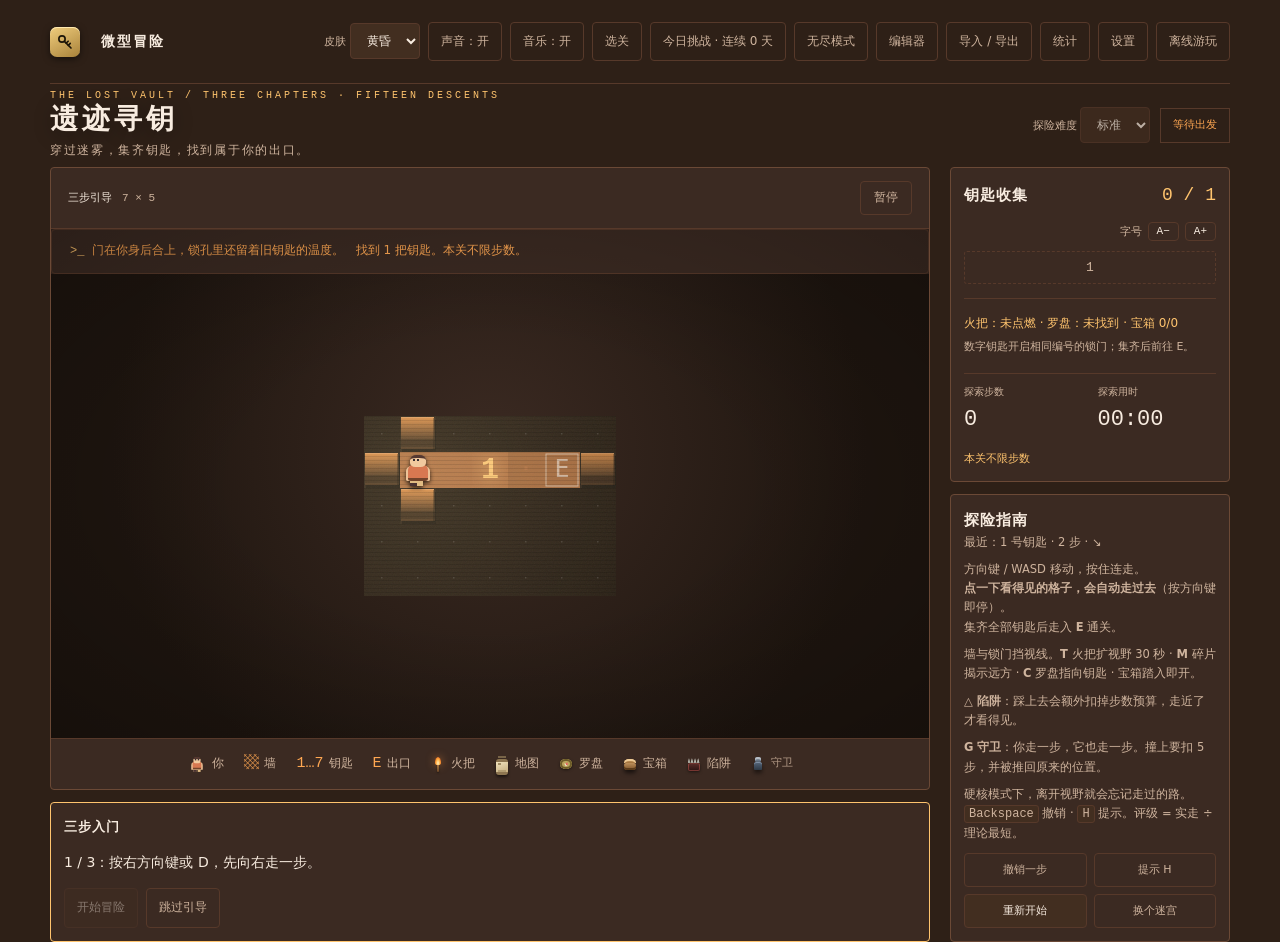
==== src/index.html @ bd420da6 "初始提交：拆分为多文件结构 - src/ 拆成 index.html + style.css + 5 个逻辑 js + audio.js - 逻辑按锚点切成 01-core / 02-save / 0" ====
<!DOCTYPE html>
<html lang="zh-CN">
<head>
<meta charset="UTF-8">
<meta name="viewport" content="width=device-width, initial-scale=1">
<meta name="color-scheme" content="dark">
<meta name="theme-color" content="#111713">
<title>遗迹寻钥 · 迷宫寻宝</title>
<link rel="stylesheet" href="style.css">
</head>
<!-- ===== [04] 页面结构 ===== -->
<body>
  <div class="shell">
    <header>
      <div class="brand"><span class="brand-mark" aria-hidden="true"><svg viewBox="0 0 24 24" fill="none" stroke="currentColor" stroke-width="2.2" stroke-linecap="round" stroke-linejoin="round"><circle cx="8" cy="8" r="4.2"/><path d="M11.2 11.2 20 20"/><path d="M16.4 16.4 19 13.8"/><path d="M13.6 13.6 16.2 11"/></svg></span>微型冒险</div>
      <details class="mobile-menu" id="game-menu" open>
      <summary class="button secondary">菜单</summary>
      <nav class="topbar" id="topbar" aria-label="游戏菜单">
        <label class="small">皮肤 <select id="skin" aria-label="选择皮肤">
          <option value="ruins">黄昏</option>
          <option value="forest">樱林</option>
          <option value="space">太空</option>
        </select></label>
        <button class="button secondary" id="mute" title="点击页面后启用合成音效">声音：开</button>
        <button class="button secondary" id="music" title="背景音乐开关">音乐：开</button>
        <button class="button secondary" id="level-select">选关</button>
        <button class="button secondary" id="daily">今日挑战</button>
        <button class="button secondary" id="endless" aria-pressed="false" title="进入随机迷宫无限续关；再点一次退出，回到战役当前关">无尽模式</button>
        <button class="button secondary" id="editor-open">编辑器</button>
        <button class="button secondary" id="transfer-open">导入 / 导出</button>
        <button class="button secondary" id="stats-open">统计</button>
        <button class="button secondary" id="settings-open" aria-label="打开游戏设置">设置</button>
        <button class="button secondary" id="install" aria-label="离线游玩说明">安装</button>
      </nav>
      </details>
    </header>

    <section class="intro">
      <div>
        <p class="eyebrow">THE LOST VAULT / THREE CHAPTERS · FIFTEEN DESCENTS</p>
        <h1>遗迹寻钥</h1>
        <p class="subtitle">穿过迷雾，集齐钥匙，找到属于你的出口。</p>
      </div>
      <div class="difficulty-bar"><label class="small">探险难度 <select id="difficulty" aria-label="探险难度"><option value="casual">休闲</option><option value="standard">标准</option><option value="hardcore">硬核</option></select></label> <span class="status-tag" id="phase">等待出发</span></div>
    </section>

    <main>
      <section aria-label="迷宫地图">
        <div class="board">
          <div class="board-top">
            <span id="level-title">第 1 关 · 遗迹地宫</span>
            <span class="board-meta" id="board-meta"></span>
            <button class="button secondary" id="pause" aria-label="暂停游戏">暂停</button>
          </div>
          <div class="map-viewport" id="map-viewport">
            <div class="feedback" id="message" role="status" aria-live="polite">使用方向键开始探索。</div>
            <div class="maze-stage" id="maze-stage">
              <div class="maze-frame" id="maze-frame">
                <canvas id="maze" tabindex="0" role="img" aria-label="地城迷宫" aria-describedby="controls">使用方向控制探索，地图位置与钥匙数会实时读出。</canvas>
                <div id="torch" aria-hidden="true"></div>
                <div id="props" aria-hidden="true"></div>
                <span id="avatar" data-facing="down" aria-hidden="true"><span class="adventurer"><b></b><i></i></span></span>
              </div>
            </div>
            <div id="compass" hidden role="status" aria-label="罗盘指引"></div>
                <div class="minimap-box" id="minimap-box" hidden><span>探索缩略图</span><canvas id="minimap" role="img" aria-label="已探索区域与当前位置"></canvas></div>

            <div id="level-fade" aria-hidden="true"></div>
          </div>
          <div class="legend">
            <span class="lg"><i class="mini-avatar" aria-hidden="true"><span class="adventurer"><b></b><i></i></span></i>你</span>
            <span><b>▩</b>墙</span>
            <span><b>1…7</b>钥匙</span>
            <span><b>E</b>出口</span>
            <span class="lg"><i class="prop item-torch"></i>火把</span>
            <span class="lg"><i class="prop item-map"></i>地图</span>
            <span class="lg"><i class="prop item-compass"></i>罗盘</span>
            <span class="lg"><i class="prop chest"></i>宝箱</span>
            <span class="lg"><i class="prop trap"></i>陷阱</span>
            <span class="lg"><i class="prop guard"></i>守卫</span>
          </div>
        </div>

        <div id="below-map">
          <section class="panel" id="tutorial-panel" hidden style="margin-top:12px;border-color:var(--gold)">
            <h2>三步入门</h2>
            <p id="tutorial-text" role="status" aria-live="polite"></p>
            <div class="actions">
              <button class="button" id="tutorial-done" disabled>开始冒险</button>
              <button class="button secondary" id="tutorial-skip">跳过引导</button>
            </div>
          </section>
          <div class="actions" id="replay-bar" hidden>
            <span id="replay-label">路线回放</span>
            <button class="button" id="replay-pause">暂停</button>
            <button class="button secondary" id="replay-stop">停止回放</button>
          </div>
        </div>

      </section>

      <aside class="sidebar">
        <section class="panel">
          <div class="panel-heading">
            <h2>钥匙收集</h2>
            <span class="count" id="collected">0 / 3</span>
          </div>
          <div class="side-tools">
            <span>字号</span>
            <button type="button" id="side-minus" aria-label="缩小右侧字号">A−</button>
            <button type="button" id="side-plus" aria-label="放大右侧字号">A+</button>
          </div>
          <div class="keys" id="keys" aria-label="钥匙收集状态"></div>
          <div id="inventory" class="inventory" aria-live="polite"></div>
          <p class="objective" id="objective"></p>
          <dl class="stats">
            <div>
              <dt>探索步数</dt>
              <dd id="steps">0</dd>
            </div>
            <div>
              <dt>探索用时</dt>
              <dd id="timer">00:00</dd>
            </div>
          </dl>
          <div class="limit" id="limit"></div>
        </section>

        <section class="panel instructions" id="controls">
          <h2>探险指南</h2>
          <p id="nav-hint" class="small" aria-live="polite"></p>
          <p id="key-help">方向键 / <kbd>WASD</kbd> 移动，按住连走。<br><strong>点一下看得见的格子，会自动走过去</strong>（按方向键即停）。<br>集齐全部钥匙后走入 <strong>E</strong> 通关。</p>
          <p>墙与锁门挡视线。<b>T</b> 火把扩视野 30 秒 · <b>M</b> 碎片揭示远方 · <b>C</b> 罗盘指向钥匙 · 宝箱踏入即开。</p>
          <p><b>△ 陷阱</b>：踩上去会额外扣掉步数预算，走近了才看得见。</p>
          <p><b>G 守卫</b>：你走一步，它也走一步。撞上要扣 5 步，并被推回原来的位置。</p>
          <p>硬核模式下，离开视野就会忘记走过的路。<kbd>Backspace</kbd> 撤销 · <kbd>H</kbd> 提示。评级 = 实走 ÷ 理论最短。</p>
          <div class="actions" id="game-actions">
            <button class="button secondary" id="undo">撤销一步</button>
            <button class="button secondary" id="hint">提示 H</button>
            <button class="button" id="restart">重新开始</button>
            <button class="button secondary" id="new-maze">换个迷宫</button>
          </div>
        </section>
      </aside>
    </main>

  </div>

  <dialog id="victory" aria-labelledby="victory-title">
    <pre class="victory-art" aria-hidden="true">    __________
   /_________/|
  |  _   _  | |
  | |_| |_| | /
  |____V____|/</pre>
    <p class="eyebrow">VAULT UNLOCKED</p>
    <div id="victory-grade" aria-label="本次评级"></div>
    <h2 id="victory-title">寻宝成功</h2>
    <div class="win-stats" id="win-stats"></div>
    <p id="victory-description"></p>
    <div class="actions">
      <button class="button" id="continue">继续探险</button>
      <button class="button secondary" id="view-map">回看地图</button>
      <button class="button secondary" id="watch-route">看路线</button>
    </div>
  </dialog>
  <div id="toast" role="status" aria-live="polite" hidden style="position:fixed;right:18px;bottom:18px;max-width:min(430px,90vw);padding:15px;background:var(--panel);border:1px solid var(--gold);border-radius:5px;z-index:20;font-size:12px;color:var(--gold)"></div>

  <div id="extra-dialogs">
    <dialog id="pause-dialog" aria-labelledby="pause-title"><p class="eyebrow">TAKE A BREATH</p><h2 id="pause-title">旅程暂停</h2><p>计时与火把消耗已暂停。地城会等你回来。</p><button class="button" id="resume">继续探索</button></dialog>
    <dialog id="settings-dialog" aria-labelledby="settings-title">
      <button class="button secondary dialog-close" data-close="settings-dialog" aria-label="关闭设置">关闭</button>
      <h2 id="settings-title">游戏设置</h2>
      <div class="form-row">
        <label><input type="checkbox" id="high-contrast" aria-label="高对比模式"> 高对比模式</label>
        <label><input type="checkbox" id="large-text" aria-label="大字模式"> 大字模式</label>
        <label><input type="checkbox" id="music-toggle" aria-label="背景音乐"> 背景音乐</label>
      </div>
      <p class="small">设置自动保存；大字模式下地图可滚动。系统的减少动画设置也会生效。</p>
      <p id="render-cost" class="small" aria-live="off"></p>

      <div id="key-settings">
        <h2 style="font-size:16px">键位设置</h2>
        <div class="form-row">
          <label>操作方案 <select id="key-mode" aria-label="选择方向键操作方案">
            <option value="both">方向键 + WASD</option>
            <option value="arrows">仅方向键</option>
            <option value="wasd">仅 WASD</option>
            <option value="custom">自定义</option>
          </select></label>
        </div>
        <div id="custom-bindings" hidden>
          <div class="form-row">
            <label>上 <input data-bind="up" readonly aria-label="设置向上按键，聚焦后按一个键" style="width:125px"></label>
            <label>下 <input data-bind="down" readonly aria-label="设置向下按键，聚焦后按一个键" style="width:125px"></label>
          </div>
          <div class="form-row">
            <label>左 <input data-bind="left" readonly aria-label="设置向左按键，聚焦后按一个键" style="width:125px"></label>
            <label>右 <input data-bind="right" readonly aria-label="设置向右按键，聚焦后按一个键" style="width:125px"></label>
          </div>
          <button class="button" id="save-bindings" aria-label="保存自定义键位">保存键位</button>
        </div>
        <p id="bindings-status" role="status" aria-live="polite"></p>
        <p class="small">聚焦输入框后按键即可录入。Tab、Esc、纯修饰键及系统组合键保留；若将 H 或 Backspace 设为方向，请用页面按钮提示或撤销。</p>
      </div>
    </dialog>

    <dialog id="stats-dialog" aria-labelledby="stats-title">
      <button class="button secondary dialog-close" data-close="stats-dialog">关闭</button>
      <h2 id="stats-title">旅程统计与成就</h2>
      <p id="stats-summary" style="line-height:2.2"></p>
      <p id="daily-streak" class="small"></p>
      <p id="endless-summary" class="small"></p>
      <figure class="trend"><figcaption>最近 24 次通关 · 实走步数趋势</figcaption><canvas id="stats-chart" role="img" aria-label="最近通关步数趋势"></canvas><p id="chart-empty" class="small"></p></figure>
      <ul id="achievement-list" style="padding-left:20px;line-height:2.4"></ul>
      <p class="small">总步数包含撤销；教程与无尽模式不计入。无尽成绩独立记录，不影响这里的连胜与成就。其他模式失败、重开或放弃已开始的关卡会中断连续通关。</p>
      <button class="button danger" id="clear-stats">清空统计</button>
    </dialog>

    <dialog id="confirm-dialog" aria-labelledby="confirm-title">
      <h2 id="confirm-title">请确认</h2>
      <p id="confirm-text"></p>
      <div class="actions">
        <button class="button danger" id="confirm-yes">确认</button>
        <button class="button secondary" data-close="confirm-dialog">取消</button>
      </div>
    </dialog>

    <dialog id="transfer-dialog" aria-labelledby="transfer-title">
      <button class="button secondary dialog-close" data-close="transfer-dialog">关闭</button>
      <h2 id="transfer-title">关卡与存档</h2>
      <p>关卡代码不包含个人存档，可发给别人直接导入。</p>
      <textarea id="map-code" aria-label="关卡文本代码" placeholder="粘贴 MAZE1. 开头的关卡代码"></textarea>
      <div class="actions">
        <button class="button" id="export-map">导出当前关卡</button>
        <button class="button secondary" id="copy-map">复制代码</button>
        <button class="button" id="import-map">导入并开始</button>
      </div>
      <hr style="border:0;border-top:1px solid var(--line);margin:22px 0">
      <p>完整存档包含进度、各关最佳成绩、每日挑战、统计及设置。</p>
      <div class="actions">
        <button class="button" id="export-save">下载存档 JSON</button>
        <button class="button secondary" id="import-save">恢复存档 JSON</button>
        <input id="save-file" type="file" accept=".json,application/json" hidden aria-label="选择存档 JSON 文件">
      </div>
      <p id="transfer-status" role="status" aria-live="polite"></p>
    </dialog>

    <dialog id="editor-dialog" aria-labelledby="editor-title" style="width:min(850px,95vw)">
      <button class="button secondary dialog-close" data-close="editor-dialog">关闭</button>
      <h2 id="editor-title">关卡编辑器</h2>
      <div class="form-row">
        <label>宽 <input id="editor-width" type="number" min="5" max="61" value="15" style="width:70px"></label>
        <label>高 <input id="editor-height" type="number" min="5" max="61" value="11" style="width:70px"></label>
        <button class="button secondary" id="editor-blank">新建空白地图</button>
      </div>
      <div class="form-row">
        <label>画笔 <select id="editor-tool">
          <option value="wall">画墙 #</option>
          <option value="floor">擦除 / 地面</option>
          <option value="start">起点 @</option>
          <option value="key">钥匙（最多 8 把）</option>
          <option value="exit">出口 E</option>
        </select></label>
        <span class="small">拖动绘制；键盘方向键选格、空格绘制</span>
      </div>
      <div style="overflow:auto;max-height:48vh;padding:3px">
        <canvas id="editor-canvas" tabindex="0" role="img" aria-label="关卡编辑画布" style="touch-action:none"></canvas>
      </div>
      <p id="editor-validation" role="status" aria-live="polite"></p>
      <div class="actions" id="editor-actions">
        <button class="button" id="editor-play">试玩地图</button>
        <button class="button secondary" id="editor-export">导出关卡代码</button>
      </div>
    </dialog>

    <dialog id="copy-dialog" aria-label="手动复制">
      <h2>复制内容</h2>
      <textarea id="copy-content" readonly aria-label="待复制文本"></textarea>
      <p>按 Ctrl+C（Mac 按 Command+C）复制；本地文件链接仅适用于相同文件路径。</p>
      <button class="button" data-close="copy-dialog">完成</button>
    </dialog>

    <dialog id="levels-dialog" aria-labelledby="levels-title">
      <button class="button secondary dialog-close" data-close="levels-dialog">关闭</button>
      <p class="eyebrow">YOUR JOURNEY / THREE CHAPTERS</p>
      <h2 id="levels-title">地城编年史</h2>
      <p>三章十五道门。已通关关卡保留评级、最好步数与最快时间。</p>
      <div id="level-list"></div>
    </dialog>
  </div>

  <section id="ending" hidden aria-labelledby="ending-title" tabindex="-1">
    <div class="dawn-door" aria-hidden="true"></div>
    <p class="eyebrow">THE NIGHT IS OVER</p>
    <h2 id="ending-title">你带回了黎明</h2>
    <p>十五道门，三座沉默的城。<br>宝藏不是井底的镜子，是你仍愿意向前的脚步。</p>
    <p id="ending-stats"></p>
    <div class="actions"><button class="button" id="ending-chapters">重访章节</button><button class="button secondary" id="ending-route">回看最后的旅程</button></div>
    <p class="small">旅程已保存在本机。故事结束，探索仍可继续。</p>
  </section>
  <noscript>
    <p>游戏需要启用 JavaScript；不需要网络或账号。</p>
  </noscript>
<script src="01-core.js"></script>
  <script src="02-save.js"></script>
  <script src="03-map.js"></script>
  <script src="04-render.js"></script>
  <script src="05-play.js"></script>
  

<script src="audio.js"></script>
  
<script type="text/plain" id="bgm-data">SUQzBAAAAAAAO1RJVDIAAAAQAAAD6Zeo5Y6F55qE5Y2I5ZCOVFNTRQAAAA0AAANMYXZmNjIuMy4xMDAAAAAAAAAAAAAA//tUAAAAAAAAAAAAAAAAAAAAAAAAAAAAAAAAAAAAAAAAAAAAWGluZwAAAA8AAA8SAB+8kAACBQcKDA8RFBYZHB4hIyYoKy0wMzU4Oj0/QkRHSUxPUVRWWVteYGNmaGttcHJ1d3p8f4KEh4mMjpGTlpmbnqCjpaiqra+ytbe6vL/BxMbJzM7R09bY293g4uXo6u3v8vT3+fwAAAAATGF2ZgAAAAAAAAAAAAAAAAAAAAAAAAAAAAAAAAAAAAAAAAAA//vUZAAAAAAAf4UAAAgAAA/[base64]//jnFInjqSZ5FZxEvGf///////pIonTUyl5P//oJAACBKJFAAAAvP/6fZE62ZRiGXcwHyg034qtiqHepyhcwv/eIJpSVLK/8vgmOcpUi///6yam//oDVSr65RuNutJAAizVfMJUuRJTOVgSLgBGxAeyOD2GV26RW+GickOWHjMHoDdL09ekpUtick4sxrJwjCEZy3YxvbtPGv/Tze+X2PlW5DOnCXtEbS3Nu0vt86i4tC7fvO/GxYSm7xdeZ8TNn1pfmCrfdv9GwefWPztdqUrptgRpltJ1FpICvs6oyzdD5dPzufnmbOVUmRxMZnb6Z+jf/3L//8karO6FpFkzuizsmzWZmU9i//LXrZBTmFQDsGAVhCFToRaZtv6N2j9WVHS2GRN1RxskBKFk7M44OiQ0dWR4AkIRNV7PWYsQqt/IwuHYB+lxSIBOZUKJI4qo3GBLBiJ1NO8yVQQZLWoIwyVVJnZ5zgoyu9UuaJVXQoSoEcSbOHxQ51R2L1VVM+6uZMxKbsW8fzuWjTQs2+TYkIkKJb7sZ/vfbhvnCMpneV6ak1OTp7Eh/Q55OCYBBG07Jo42wK+DksjbySHdEpJACvQddlbRXEgcEBhgbovm/Nsp3hf5JAgyEbu54zmZiY0eeoJg8GHHTUwbqCJAJlTRMPKYhhdOCb7f/1u0VddpLbJNY2iQLFTFexngGEsKijLHCNiQIRB9WyOQO6LZ//ukZOGAA8wux+9hIAJPKNjt4QwAEUWnGawkb8k9mCP0IIw43vafSNiICIgIVD4pD7RloebKtJiJIMG9wEV+sIIHT6ykobL0u8dUvUctW0nWubmpaDMqGYUcEaxIbITki7xlVh3X0j55FUJ3c/KYNjMuIemUi5xQbym7CXqMfTP/2m//2/Mw90C8ExS4mMIjbCSdVtcaIArlKn/3k494fYJe7rwRPSmTD01Kt1kWTxMtNOseRzseRXMUMBiAMDe3CRIDgvRbmtCOLEggkuMKHHPAZ9YbDhyaIjjYo95L95PoS+8IKkj4fb/pTZbHZJHK0iQA3VLe6dUiiQulBqA5EAuSjesZdTwQDKXU2lCIJJFILRWxhqKGrLclMlDRKiaZK5TizoNW8xGr577EF+saX7ntUyYZpw08Bu5eFhVyGooBZrAJmt9z3+7KLvrHtqMfPcTftdVuatAWQonZ/YLnspxbsggbMtkrURAHsWa6XlcKgZF4u4uLIZVGFop55ztLUbJ02/tDlV2LLxpylXPW6GnnWMm91IHUcfKYJoLNDqhdqxcss8ulZ6b7HJsmD97qk1KfZkqf8Yqyy5y2SttEgB2RV1RSzS3LsDjClBMA/CcLKMLDCZDIaVHDIZecebYY//ukZO4ABFpQx2sJHGJbZfjtDMOIDvijHafgxwlUF2P0IKAwaIOVIid7eKDJtsJZcmeM46iRTFAopheMYoWYsG6FTRmIOvNXgwcuFkZManM8oRtDMjYihQmzJXN3LzJs4mfub/k0Io7Gltbb4luS+25pxyU74b/JeYNCVDwGSARuS3WJtEEfk/9bEykjU5KyTYneuFprLKD9JJ0EQ7P8GSzevHx4hsuM2qzV0AVGUAkkOOH6ymmMGX/FYCWm/V3bGX6kkvNVr3f/P1/wdf9lO4VUZcVdf//X/uyNuRySyFEAIwxurhjD07YjyHASPD6Pmat88BkfCdDRBAULNoS59AKji7Z+hRBdCK3nVcQwtf0yuRIG5sIWmmuT3JTVXMrlSF3MGbMdU5miVYtVY5krJTH7w9o3UEmm1I82hIUEG6IbIvDumLOzN0tfKLDbplVz8mJjhnud/IozA7LoIWCUMTX2yNhIUt9Vc+z+8ynAmES2IUYkLk5PdXGNawoV1zdemYbUwUBuH1NTHiGRjwVllnS6avyLw4ZSLKSmeXSY7//c+fz/PZTLYunz//au6buCRtO1i3hN6R0vam5PbZZLY2iA5met45dlixDbMeE3FgLXoAnmS9k8XzDlONHJ1BA1//ukZPIABBFrx2npG8BbJHj9DSaEUHWjG6wkbcFxqaQ0JI6RSjicqGSIs+Ys/TE8In6iWpJE0y6TKf7Rs7azHMQ1bSVhVDg3iO6ErKzqiU3I96gljNsE0PSXi0Lqt1TWjrPsBQ8HnchKYz3xqkCtb8FHvmJ0RzKkvlqKWEKAJJrPa4yQ/D/jN6/wISnWY6RRpyILSbWxswbvnC5y13nST4aAB8maLGxUAB4Mi4YJPOA60iQJBpRhQTo/awdefoUWhld6BjPayyi1FjuusrtkjRIY7S2q2HM6aYASV0N3fxsMPNrHbdexqcuRyxD5JgUjRlo2xgNrpUZjTiCembFGRiBDJkvE4Yo4xy3rtcRmU2pGy2vk5T3DeQOHeK2Gavl1MIa/IRnTKG5GfYehkuh3inmx8xo/+KUP+DWh/43vbthar7zAzFJDAkkctscRIfXxwIgXE5kf6rnoYrFFOQYpIDorKBENLloRkmPAz1tzRdGPLQlEsWLU1URCwYBGvadEwTIBYAmgfUAkiMICUdGsFxVw5zTC5EssDnq02rb3/epnVdvvd/79bWiQs133+dRx12OpLoFSOKEPq37IG79QAMjkaXECSdwJYyijAqcICUFAOCvAISvG6o2iEB6xcl3e//ukZPEAA/BBx2sGHGJNY/kNBGZoD5FJHawYc8lvF6O0Ew5Y1InWZkqNYn18N4uaLy2aERoGdmTh5TDuQziaDFA3WZi82JyplL5O8ZzhkccS/WcyPcnL1DZJw0KETCTHEqjnjxWBm7aP56j+/[base64]/fM+oCsQyaK/c4UFTq+O50LuecIbitcmVVrgWwYiIQCvtLhkXSgQIhBmZFMs9MWA71F0D12mx9yTM91N+iZMqMlJcGEPE3zp7yydIunCiynm7XpvelC//ukZP0ABG9PSGsJHNJryBj9GYOME21VJe2kdsnQqmV88wsh30I//9//TMgpSTm7qsM5KnmHdiJDOTVtIIdGJkMIm3W6JiIyMZwEHgcCTDwvBIYFRkYRAJgIHCMLMdKwGFgKrWjWIlBRqlyyFWr/bCv5z1Aw7cdc8CBHnrCF9AoJjzU2MLsnWWRSOrrZs2OG1lQHTtajcFQ9fiigbNC6i9Io0h/q9S/G5uFQBFIfo6W1WkHRQs1Obg0daYB0YGPtRecWFp1NCzVopkwMmcrpWyIDJmID0ac3nnSePQzNZpftnIQ+0VOGFZdHp3YQ5lyPnbJmKTmoRJizPnTXQ/[base64]//vEZNYABoZfynuYM/KCypk/PYPEVQV3Mc2w1sFPmWe8gZsUMOuXnyd1MaJsfdcZTmTE4y4eGk4gsSld6ILXzEpmp2ygghUfI291D3KvMwhe1ms37pXpP/[base64]/tah8LQZz02uepi0iiZjG2cauGYEMoxC8YxVFGmk7OMPQMQW+57kxsQVzW56dkjRQOSBp5l/IgJq8SImITcqddTVbMP5UmAlgKOOkbdqvPl3jQHcbCDNSyr/81PRj0LLBNGMN4y0xM7VE7EJFPO+/zb70/[base64]//u0ZOwABWdbzfMpNqBeymoPNChvFvF5PY49LYkwoWm88KI8tm33rm9UcqUPI+pDbtOX//y5XZO3IaIonlUo1fpDgiPK6cVWf3tPiv67KBlhc+TDMoGJMKfF+qoCpXYgQhBSbKMLmhUdDTcpzV5nzoEBzGgFDAUPTG0CzAwCzAQARQBKamYcpk2F7YTYpGJCfiGVyzMAxtg0basU30pb0dI1wx5h/LezON6yybNPJlqbTH1rJJLT2dT4Es9n3Kd2l3+aza5VZUvnbwtKieyRNcoxAso1Wlw0djlui5Dc+TOBisp8k6/C/Knwzaa9ap0FPZ47CRvFQd6BnYFAqhIYIgrXf6zgatMB5COr75gElCs+y+5WabC6Ve1b1NW9H43Rb7+779eN/+9NBZIAq0rCqHpbdJOIAYxwtMzYjc9IxcUL9iJtM3BkiTGQIAgrFWUukAgerZaIqOXMjGgLKWN3vY5LO5cGQxglfJY1vsea/Y1Dsg7HmTy+kq2u5VP1Yke6rqY9uEjpA4phgQlcFzhK0wJ2wUh9BYqVi0bTynbPkDSTmk1SBPsFeiVGGDG1uKTUp45aRRpGB740xDubMtLHuxizg25hgoBMNKqpygaSZ0MnJOAAMHtsQve/eUYgvWGN/Gexc6ExG+Z5YCwgwktvT/eSxuAbrNUP+9d6grzuT//67PR3XrruuU7w3QAiplVkOubbW8ZHmykRYDL8MB5IQDosAFgZMZFRYJdzFu5ELD2wALxrKQQcCUo+XOa5KXUg//ukZPIABPlbU3usNHovwIqfJewBFPF5T+2g3OjhEWo88IosygdF6IbvK6R8e0aL2s3nfY/92xhuctVJ79yX3NbTACvnbPS/KbsusExWw1VMVKsq2tAmUkvecvSw/018St178yN0pd7bSUDlr/2NbXOp0Jwpswmq7tmBrPQzy3/M6Or9rhYAOjFbVll13I2BxDpOyEZL9FPOaJClUv2+nu9Fn/X/6f9V9+novK3CDlZssoas3+14XIAwHEhwyToMpEjAQUcESJIIkUFIAqCTkNFQDLqQfThQHSAZ6X0EgnWUf7+TZ9boGzd+/a+ukFR/Ys3WgxvVL83rsoSPKAWzWnduqY4vHsE0rbSq5/vybzXl1tuV2bI29uqpys8MjEcyzpLj+U0P0qi0MbzpJNeU6zfFy5+K5WuXWyY5WG1LAWTp6/12WhGDIYBg8Jr2tIQp+4sIdvZIIAginrtZKg6GkQJdTMlnB1CrMPO8h22fFC0JHCUBRoXTpIiwbLuRJCrQ7KU3/s9f6wBhtDRzNbb/SZBoMThUZNj+TOA1BZnJEmGSCYkJDgimhTXigMUlAUAtqOCXBdz1SLPqpifC8gfmWsgi5fnJTM7qzYW3dHmKcWrQLixoGzcIfSyUGAUvD29p//uUZPiABLdfVHtvM3gngTqtBUMBE1l1T+2w2Kj7j6hphBysWprY0dE8koQxDvCwLI7W7WJUezA5qpXueouXG18Ta32zy8tsw/Zn4NRqZmu7UmNFGDbU0r2j9Sz4LIsgAADBjggDk+sorQfSjiiIrQkVOrd6gM3+GogkUTh9e3bTvv2wXEyV8UXPKSp5VuY2LE8L6Q8aJL/LJfP+hueWIGFsqIadvb6SsjDGoyEGOu3iJvQArYIjkxASMKFjHBhRmTDgEDhGnkCPTFsnxXNurSvNzFoWODN2S3+u5WH0hFrJLYoWff6MUqbFck5fezk8/hxeeq/60Ce+2Gjk5VYdQzLJMPUgUOkCCpFF2rue6v4Yj+egJ6hUGT5MGhzpQQcaMc0P5w6asCIEfLzaDrAAEJwACjxJCDWnL5MLJLDQWC1love6VwZBORADhEewpVR+bGrVHumWrD7BIMKov/4dhEDRRIPHCLFB0i/On0I1KFWA4jr4vMPSzTjblEGc2aAT//ukZNqABKZgU3tvQ2g/[base64]/cQRc69+StXYjTqEACSUzIXLv5FRQSszXadcMRQJp0hEDPWhBcbioRjkCOmJEaL1UVVW7ggF/oHGvwa9g6JY0CGcPthlIH5LA6RI51n6HWxCSFBUPbuNzWNFnLjWIXLxucLo3b5Zl7mWqyjIcphnPsMMiRGx2QjsdRYZlK4siEWiIhnS2mluj3JMZTEdUDFEXWUaPh0TcceaLKIIDizUDx7by0W8qUL7uSWDJ2VVOdpXAHkxS4vBNVr0k/7DFmBcuBo44G1Hxmo7ZnMBzgQ+KQfQElcdE4dDLq/4Bnp/3/3f1zAzs3FyFu7+x0LDMw8DIIHzkNExTkgH//ukZOCABHZcUWuMHNpEg3otZWI/EeWBR+4kseEeDek9gxYUgGPZgELGIAsCAYnFLBQImAgBu4qgyGHqQGrKBVXJC+UAbvJS8ojE7tu5DRlpmXy2GtJx49DaTXPOew+VqnFnPaFRHEYQACZsDOAYiMhGV6IKMTumOFYKcBE6f61kbInZ6XfUywycPc6WcRi33H+PixO/0y8oPYWAGCA9kiS27uUbk0qMaaRU8GZ5Vsu8ICkJ5jhuSF2m/[base64]/Dh7Ep8+JytlHoWlDGQIZvRjRYeFgARTm3Sa9yCJPLVNm3G1BTz09ib1izIeHoZiXH2NwMOWrZyMyPwg86Lm8kPc9yeB/x+FXWCnHOZrdj/S1r6+YZhqMytIyFto6PtJVLu+xWtWtICCjUnJLfrpJSQMBhRR4//[base64]/kBlCU5QDIpgBJMF9jfr0WWbNpZbDGuLjgIUcUpdYSiwQdAugMYIhEdfZonKu7zX7x/2/++4gIZRVRXs3/slKoQMCglI82lCwcM2CEITGiMYJBJgkSA0LCMARMhBAOC8NSssov3rZGt1KJssHZUzdf7MKu/J4l9GwR6VbcwRdcTLkraJ0CBdGuzTEfbnoZkXVaaYwE4KU5ui90Dh0GYwzFVURCuLgxKai66O1usXNHKVjV4KllPu5ZjxZYWy03KxMkMc66aKoZZISAApccMnr6lF1tpGf9L+c/zGU6mjTUIGOp/cfKBtK0mjOOvw6Y2ZajR/Viavk997VpsSCUnjRY8TC/4rcClIABd6E49Htt9Cd4rJ/tSBhsyNzn3be//ukZOWABMReUfuPG+pKg7ovZYOFEoFzSe4kdukvDig1l6R0OZOYWI6SxpuhGKhU1QlEIsBguDwYOwqCVIYW0Cd+ODoCGgG/7X1a9UFK2KIUrJ6OeT8KwHFsIFkesWo51L1vdC8Uv1lqvaIKggOArEdpa7ZdCsWUTbFGSxTCCgxHqF3aBiZukrltTWxWecmEimaRlyd888NxTYMFkt4MqmgRSNZWY3hhDWI5qgPzbBOe4rACimOS7fJwDK4LCxPoh88oLysyuO8jyho0BuCgrqmUCjDBr9l8/yjMZxMXAw39ih4mk2RAzNn3RLUtxJ/5rvucvDzUgGMu9af1f9P/pUILlY1Z/d/rLioNmSiSdpmH2FzECgBARoGFY2ZEOiwg800WAVMLK4udm1lmal0Zf9stjPrXOcWwoXU0/[base64]/+lYFG1dqNpdfpZ//ukZOIABLJgUnuIHqhNhNodZYZrEXFbTe2kdukuDai9lY4ciALkw0TeMIR453melU0eoCOTDgGVi7D/DhYtxM2QouRKQaDDRIbm5FPnkAI3MFRhLDnZWZQgpVwMiadIj1rSWWbGqfvpk2i3Jqhmg9728VJpdGi/tZUv2xec2X3efOTDNtNbnZXVeWObpqtfc3Km+lqtRe6/9/NMbMv2c+upZ6dvcfES6Fd+5U4qoKCsz6za63v8I6oJZ85D4XTwbYp4nA78VWMOTAMyDBw8CGRGe31eMJvkM4h2TmltzFusFw3TIgcGHUL3/2D0sT+r6koU0wkW/H0JVe1yTBCs1Wkf6/+WdSkwgAi9pmuKmHgyXaCwFHjAAh4ED0kAMhpogPBmzgWoBgJbuOABZuNnknw49WdAloiR+nnWXEIETmidKBC7ySvp4yNNwgK25yvUyizFlG0oa7wnhWtVQM1B6Wak1bGtuzV9sKYu/tIFll2ZePNw8w1lTcXj3h3fzrXbfzcu2O84eRowvT6Y09zUtKpE9mSQ3KBKMIKDhuedfP5+JY/MYNlIXVZs2OERuAJbq6ncPJ2ppPQuq9w6K0y5K0ONudnlTY0QCTOsOsGPfIk4sRBD2N0Pbtr9Dfpqdo3e//ukZOKABJdfUvuZWOpOYnpPZykfE3mBS+4k1qEtDal9lI6Ev/261TAhlWV1b/bWN1IwaMgqBjcE6AQ6cNQweNICDAhGgICxgkAPqVFEAcIgATE1pTJAx8/[base64]/nwWr619cPQdvEtiexW7EL9zd4WYaL0n7iRJ4qVJ3k1U0uR0r29O0wA8ZUhm2/2klLAgjuxY+O9GhV8xESB0KZIOGDDJkYYXQnHaFjORVRkHYc/o6BlUEwnIeinbq7seKLLd1lAVliEYP2htlAdNXUh+3zC1cdZRmVFu2ZTZ8p2oo7Uu1f2t6Z/r9280jQyOsSqa2DZMReFKZ7CIHdiCsTAnioUhu52mCyIlYkIyTsuPHHfHUGcanshyBjK5KBAxIlI022/+BKMWldoA+SfOq1akdXVjd2/VxTvEhIdh+t3CONC5Qy+8//u0ZNwABNNeUfuYQvpeI/n9aeyDErV5Se2wdyljFCj9lBaUqn9DHcDh7Ta1is4kPeQGKJaMO7OzaKml4ubUg/[base64]/2uAEHHTA0IXbjSVIagc0OEMFt1cLssvV0JAQhhxwAnF9FAhCPZJQJWErTBU1ep8TOAxNhtr0b2qtiwZtWPk2imwnKnPEweqU9iXX7xfY0gVX+z//taowEJNDY2/2tacXaJEYaAIu9yIOwyVA4LA8QAQZCwUCCpqIsHDiXZIVSKnbcRkLp2u0lq1OM2o5OVFNfjdVll6rWViszlPItyprkXnLtFQ+XJygCTkkq/zu+HHnJLKxmKMJ2/9Wr5FuKbIv5W/UimIqf0tD5FTO8qtx9h0c/ZnWv/lRWs2l16/eC7hm+TdwztXlUa3fEM2fTWhSqVBFpVSFa67d7BnRSFFjI2IlpoqLIBSzjWUp4vhGGKy6sKlF63hJRoByyZkLIR6G7zLYlxtCQ9CMBPym4If6lgshESYPQ9ZGVX2/fUcjBnZh0EjIsfT+7miCVRia//ukZPaABMVgUfuYQnhdZDo/aemFE2GBQ+5gy+GOFWh9liJM2cY4jOWXspqgMIQmY3n2+jcMIEkxkD2TnHDaLHdXoyAiYXjQqAQFAIDnPslABhERLrqudhaaa33a0C0ml+w/xslae5T7xlrUbNFMVjTA4/m1sWgbh8nylrTGskUolyQ2z3Y+OUVhFzGlqkRHuMMWdwtBorcIzeFZCarTNeIhmTQu9Z7w7KsZTaL6n3JfNWbECNcV33jgBZCQprv5ptQYP4LOV4afrvxpJweHAIgqGDBC/VmCKdibJTLFSSpadV9+xNGswhJZKVw+OlBGVHdRovQy2rhtb/g9sURm0BPpuGJoA0Uykx85Ilb//8tu5bng1cOGGrLlTDZRTD4FKJ972iqk3mABTMjrH220bqmpgQHGj+9IMIJfBhEhl7zCSQwQXAQNEyAMAQzMUI4CjwC5atosMS3CG4dtS5Y8DRAqAizIarP0zlQ/302QFwmI8O1PXfs07DJWv/XQjBuCIODMD8axScdnjlV0RUIyNReMYIjMMSpRaa7iKHKlFvHXdXPVn1K+LnbT3X1PSCOsyWA5CzRmKMYJE4CYGVuJujL2auADAKDDHDw8ak090iatE4hVXcXR7q5Ylair+SJF//u0ZNoABGdZUfuGHjpuBvoPZYOXEol5R+2wdqlMlag9lg5U1jHNVQgrRce1wsRaekmzhJc9xzgY/tpZEk1QohZ0jciUqzZMWOIMLSz+VbU/[base64]//5qIIaOC4PxUrFwqIP9E40XGi4gJVOSYMVmy0j///WSteMJhNG4zHCDCgWRTIQ2LDZMIwgJyEA2I3Piwmp8CUBL7WshWjFbysPnXzVLYrswUstZO6tBSDDUsmoqB/Xne6U3ah1yrDlS00pWmvz5Y9GWLEJTrQ0ifRA4I3istJ0U1x3HBE67inrQ0dG3zu7k5HFOm9Y7s8xsyU3iBIMLqey8MATii/GAR8zZlWWt1agw5IAo1fHSPID5aVAZMiQmAAe7MVuxpZ7vQaFQiktPUCZSVFwoQ8Ht0I5H9fzZQXJRIqwzjTaorSqMrb+845mf0lTTAPIiUSGw4JqSXoelFx8NjQcFIGD5J//ukZPaABM5e0PuMHbhiZZoPaSiTEd1RSe4sdumflef9ph4cB9VX02PRcGPUl3drv9q3DAgvMaiwqgkwBPwoJx0HEpBQ6GAguYtDQYEHAZYFgaBAULanQIZKjmKEAALhHHY5RoApV4o2E14D5/qKcLyDWaSKhU8WFHdPRgUgUgQJvkyYpvMyUnXaoZvL/Ttxp29PzMi39xepbqDw5NJVitKgoPvIXAKkD3jv5v7C38WK8wiWwzlnvHKBgc4AdGpyi3/bKQBWAz02CD+beUZJKLRAUUv2klC/T4TWOUYdTChZaz0hOFoSFvoi+xxtt1X74UNLtmiWPcs+BQaHRQrcPinTxwa+NOeWi4FyMFhosiGOf3fz/2/f3aUBj50mXW7f+SZpZMRWlGPIUYFDjoiglDigXcPgQx4h4iVUhQAhJUdMRMORlKTwOVllLBW8PezHi2pm/8y6loPMEicBkatnOiWwlJlThS51aBQpyB1INkw4Xtho/VxuOtFJuG6l7lVn7dub7hpqCKmquY9oIqFetteKlba2RcdVR8Ms2wzhnIm7nt1IkzLcdkoMuqsyz777ywAEANUoJNILJjaF4zDRMFRYkqeuBNQHRxKCgcFV7I2iiFDUrhgaXHhdvGy3iC/G//u0ZNsABIs5UfuPM2pdZYofZehPEfV1Se5lB+mBlmj9piIcPDkbNr9CqvEOge63BYx0h5m7p5v5/ce4dBQ9rgyheP/jjV2+cYGWq61gMrZ3o3m//1lDgAmJUnTgfkeKHaL6kSwJJoMHB0bn6pYCjBgOKvcMCTNVgxCBN/3uqe1WYHcwTg2UyDpLh2L0nxKDjpvQeD9fO08lP0kn7mlA7k5y1QFQRWuyMJS5BXYyMjrgg4Q54sUlHloXEoTwlscG/1Qdh6zVSoMzruhG+ixaS0xyGUssqr7K+8xjKIDphIsnE2/zkDwBgz3nKw37fjl4ugdwKEUMWfbHB8zKFUF7v3EAg7SmpUKxFPLD2u3YLa4Uezc06GyipOnUzoI1gUaWXfmy3Jvk3kO3oMYFAy44a5DRfXQ1O1bfUgAGqquiz/7SSjoASjJACHmexMD1W4ERiYcEBc7Cww1i8ocHB+GSpkIm8VTZNXpt+5pCa1DVHtIC+kLosq+0x6EtN0VT9mAz+59FeJGxHFt+ayKyLM+aUMlYOr1o0M0MVYTt9UyupKjV1rhrYCbH2ILSJ4h04e0ZlY3yQ6h/S/M4yFeHczGHVyLIIHcTXIItDKy0Xfby0GFMCRa8ZYur9+Bw6LrBoSIglyrTDgcBJLfFzrDRssAnhw6z2vTy5l9io2GBNcwwRBNnLl3MQ+IYxyjadFw2rUb+WFJ6Bk4Mhp0g5+SIQgm/XjdPr/6lMCClomQ5t9Y3F9AwAYifHKlYJPqGERyJBhMS//ukZPmABHdfUntpHUpcxVovZYaHEaF9R+2wc2l7laj9oZrclAM5S2FDRoWt1mMrCOzTgcYTnL80KFYh4Yfubrv4bOVot8QKcNAuTgYhXE4raCwyQmXJzgkIEPRoEzsJS+Xh3BUiw5kIFWVvLEYoMeeWlQu8mD09sAd7otem0VFxg1TAyYpMwo/t/E4YGBmSkicp9PmZMCgUCChQGBpusZsgpzWsptGKLr6QzZc7MFtAwz1Y/[base64]/N7//kMhIi4OXkLsLwdEzl2AThEIyO361pQCgYSGJco4krggXM1GBIHA8tVLAYB2RWUO7cMts9JNQsAbmSpv6tg+BcmHq0sxROFhx+mQsxVPDtvjknX7Mf2J+spaNZLN8/7XtwMDdanmrZRM4U//u0ROuAA882UXtsHDiApwofbwY/T/l1Se2kcyoGLqh9xg39adPc+l59jvOm5u/PP3uhUzI+GZfvpvf+foSkl61+F2KmDcTOXYBExZZznb/eWVWwy8ScQDu4YqLvJCgOBwSJXkXpHG2vlBzS31oMBaY0Zf9vmnho4yXQrU19TjVi42TCg0sql1oDEcFCIymJgmm80T/YxnRvPlXk1YlO0oiSydLZimBEmf/J/lrjvLzp/SJbaKJAslMGeSCyGbm5kfGMlvfut8tHze167913O5lxt5ERsZKlmrhUAic8QzP79dZQZJIEAlozIpRMELQeKIGhZ4GhO/IkehN9FvhnGVAyM3UJeV9kyJpRwF2DymU4YW6QHeP/irzVjofQXjhj7HXlbdUme1YxSDCBZ6lKa4oukhQ+yMTQSR2emTsFTnqIePt9Y3QAPgECR/OuMzKwkOBBGKCyeZaIKGGAicrXsWAADBN9aDNmi4KHlupXLIndl8EI300cm0oKmS07M89FqlnpqUKZEBYJhMQND4eDQMuSMExkvA4t3yiXVy0NLiU3tXXlKypafZbP8hbYi5UP6ppzBUPrAbmIHsqveympHCfle/fl7xJDMQ7A3CVAlCt4MOmwI8Wown08uUoPiU4yHjEdr72SRJPEGgAVNTt+0Xhhk90GwOSKugASUEwdP3+XPpF75PxLmg00w+LyD806ugeBhzmHu3Xa9rkjFyfgaYoArCAAuC34ts6v/f0dSmBjp3ZmRz7aSZ/BCTaMee4Y//ukZPuABI1dU3tpNZph5Uo/ZeJtEtFhTe2geSltlaj9ko7UQwxkqBBp2hcOg2OsyWmyFrUCyVYrmzktY5ZuVZ/RrMLjqU8MYk1UZsUMFZORxVoADt1jhnvmEVWIPGcZQaqVgQ6DjRMNVQp2edUPr0jpQjY/DQWp05d4KLfUPSy2uNEXO/VXhSefaVEZ0XQgcEGoaIRbN9q5YdHR1hBxKMaCNlaqUKLtKVqlcBgb1KMw1aYjMuoxBXvPuzLAdJrARKc8cYMaFhICQmUKKNZiKNkWF7l91mKriahzEheLNX3a4rKlUpMb1Nyg2q73uoq2vyoeunL+KFvqHpZbXGiLnetV4Unn2lRO6rQgkGHGdYdHr/43aUzxiZOFdDnTa5kwYLClRLybFCGFtQfyWM8fmG2vNdjEIkssXIY2qzHEH5S0aJhirHswjRrzSadbaDYqQglG3sYm2mlLNUV+t7KDNIILSVaUijIx9CTqIIRUJM3U7ot/qj2VznIjep12st+nI9Tvb3YgpDN3IpJBiyXenW6/6uaMGwCOmc6eNPk1E/VJIDk1pGndGHLWs0hrFyTvuoElfKHNgmVJjLlVzKFAKJzGGF0UGJsSBwN6BDorgBhSTFopjEHFAwzZhEKizNC0//u0ROaAA+g/U3tJHLp7B8pfbwgfT/ltT+0kU6oBMCn9pI5UKatNChPlE7RoAPBti/r88//sPKm7pC/[base64]/qQ/3UYW4Gi6ZmdvfbnJhEMOwAggxUcwoF7TBDQUIMGMEYUWCJ6QbOMgWOl1EERcNkgmbTE8UZGwAQUotKm2nOda67kxMIG6J2jBIbSro96SUU86Y6Zdm12SdbxrH3sGJ1b7F5na91m3P/re7ZtRdIgMTMpds2T797UfcvWfXTuX+u9MzX7/Xr1R68t4e3/nGPLWVEQCHUiKErulmMYwLNrNSGNYxJa0FLya4k45jB0WH6oOxfOeNvhvXbXWuB2SUWWqum00b5G3NuRrsCBVJhucfX6y93AqjTmzHHLXuwm3azp7te/7pAxSNG0wogQOI2IQ//ukZPiABVxgVPtMTHhYhPpvYQmLEdVxWe0kz2nno2l9rCQkxcoGPeT2GX/PJ1C//9/nTAPsh8BhxYMQfeZ5SlASiFWHb361t5OIK0tPIMjECHQzXRbYisXYWTFjmENrDU2yiMM2Va74QLzxYLFx0iHQuKBsJ6xJGvLbVEUL6Z83hfffX6i56QIq+ZpOSjDCB4OYwx0WITJDXQgIMkhhWYQQQMyPijiDOYg2aWPTIdAQjmzv0m3OIGIZpqCCHYmeD6f/O3tfn3ev9vP+UU+smLSRO8W8Hk4shCHsWFoAJFIRIzv9dJcZNEXqCEQVPhV4tZFhXh7UX/pqSF9qVKa72xbucgS/WsVLgy927POj45xNJFw55ORuCSWNfBKTnqiL2Kl3lbwg/R2Ynv/2hApcIWs2GOQyQazSE2ThSdJGFsB+g5DRhQPh/5/6sGQ5rP0SdADS8KzPftak8ZzUpqkgGLA4YRAqCUwMHTS08DAaGA0wIKzCoCMRAYwqDy1rA1yQPMuE6sphMNXayxbNNIsNsoilNKr82/DJpPSSuQykDvK0VGD/hG0mM3xw1KEzpjMaXQ42RZiyI4PIYstoHqzaki5BS5G6FGFAzhwE4YcKKfyYKt4BHqqzpVQspmzHeMfx//vEZNAABOVgV3ssNEhzx2p/[base64]/2VtvJAZEwMsDMMYTPEBY/zMiEGTDkI1FAaBI8deEiAJDLvUUIkEDr4/CYvRfR4KGQ6hFkS1MK8phdlNiFPlkJ76RryBQta3vKRRkL00vJXP/yevvc3Pcmihi9o5xSPkuGo6EssBqnxaCms0oGWSJnSeCq8uU6N07Zhtz/3ZvbU1fOxuV3+jqbvJP9fdI66+alBv5fSk1QAAWHh5aseezCMo7L1cGNR0PLOuSz9UiXTPGnNJX64ShyHd4KrNpq/LH6tY1c2ADGHjzI//0zsUhg5WNQat56L1basGDDs2wUxKCQi106ma+361fJVG1AAVizaetNuUUEZCLBItGWRiEAEweGjvpTEhETEARgJRVIJUUhp6BpDxPsUAGuwa6/MGo0X5a68ZmwYB5TH6rxtWGQkzN/qKWS14GDV8rE/QJfwnJWmimQrkqZY2P38AYiT3kU3ZB0A0Ds5HVSxTnyAJWNOxKI4vUwUJyOGxjh5PTDF7mrON251qZrkOTpH6vX8EvPPpU12O/5URmn9Gv1S3XyQAAxghoee16Wh3XGGnKVRWCkw5A1kC2X27GsqCsYgKE1BhlcFRJWjGzFOb7x9npHL63bN23I62QI3/u+e//RpQAAcid4je3Xb8YAgpQjUCqDMCqvMVwXyKEk4I2lCFAs//ukZPsABORdVntPNFpW5bqPYOOpFF2BS64tGmD+Ceo9h6UcLwf5YSidMoEaabAWTxJg0D/uzP0hAQypZrd1PYeTz3b81Rl7pCgT2Qy3/yZtPafG0+wXz5hDmWI/pZcpZoqNIZ3VOyUx3EOS6qJHQberA6ESc6XOMh9dFyvDuoWOvi+rVXjY1QnXcU5t8ui3XVcKsvqlL5+3X/yxk+eSHIAAQ0RiXe6z3fhzRZYijpKdiyAwAQMrD3o1g+AVRPO4xh79U+xG5s8G65fVr6M8zbSe/2/U/DuCuVf/tfFwEKx7Y7s7duu0FMClAGgl4mLJB/CaJBhhYGXHScGgIcBLmLfOQ3BmarJdfsR6JSftig+yyO93uUiUcHgbP98krdJBYpsLq/29rXUBiWOalbATke/FFj3boXq4Hi81NDkBqlxE2LPZqWom58TnBYzqRQkfN2ULEmyPkScnbsJW7SKNaY1Tjitqv7OuURLWeuXpopFGmpUEoUysUABwAqnfEWoE5wcyA1DOYjVsHOpYqJopIFzkd2UiVR6xUTTHqLqdMH2ITvBKBnQda7WbjNqlMmmeB1Qk1a2fR9CszCqrP1/otLps13IAEIMYVU1m22/WwHKiipmgmwMwkmPVRRoOHjlB//ukZO4ABOZdVPtPXio8wtqfPYdLE0WBT62tGmEwDSg1lL00Ao+t8unCetzdaWqzrcr2qeaj1j60zni/six39ocBH6//7cBjs3pIEexns9PZK7xSCiC9fhHdXV6GiQ0blRpI4xYsu1ieFoR2sajHXj5Yr0eIC7UUdM9EwuMtV2pVPHS1RVbzEH1T2dKK82VKaUNpv+i977F6zeGqAABohCMi082+FxdAkFH+7bY/eJVCR8M6/8yp2EiDQmBLF3Kn6gwG9XR+ivVTf55sn9Dvs0RUq3ZN/ou/mwAAQQg6W63W7chFCgsHiYzMmWgOpJkcoieFgBHyLqEoAZHgxJr7stHhO1WwNCmCNT1yHsqUqgLQ6C1G4wMhSFlfDGkggp7z63x9Oef8QUFv3xY/WmNnyjcjT6rlJYn9MxNDJbijO/9q26csPP+PuZXellWyKRsTrEblGaT2feoN4RZq/v4h33/3TxH9ZEYvKxtLdPTnvPZZRcB4CsSgRdZY7P/x2CGbo0PyVAwLQixJGQ3GH/ZFAAhWHTBiQXALGRMY4TalJntKSGT1a37dn0/2sLJYp4VJu+nv9X4cABBUCDt9vr9th0PDABUeMOEVWMwcGjhgrFgwYVApdcvonUMgSxm81ppr//ukZOwABKFcVHtsRio85Bp/YG11E1V7T+282KkJiep9lM0kYc/VamGj6ghUGtXXUk1MFgQ21WajEMrXKwVyxyzXTGr43N5F5crN+bjKUnskPl+1gfzsfpHNCoIo6j7Zo0PGTHZu1dtRJqsz4klMm3XrrHJYrob0FoQIO8hC3KV4dhOZytmMzt5bU2elOEUpmZrqOYV6gAAWyoTqFPYagwweHFqicJ/G4jSkVEklZ2FStOac5epH2gOx7TIVBbAU6PxmtSj80bhzJqIhzaD7URxOHu1R0aH81nT0b0+///9fXu/Kk7WCKZ3uOU/[base64]/2CHUet/9/o6dVAABT//ukZPMABONeU/uLHrpXKIofZOOtExV9Se5hC+laEeg9l7E8BmqvZ99tl5EykswGprkBU7OTZkB4CEC1CxygCPk9i+zy6bFctwMyGwMQOxWoSteWGAiHKdyvGsSCkOHediYmW6cYiLcNho2B1x18HSt88mI+HK+Tr5jsgyEXjWMFFGVHL/mDFD4ZTl7W8uu7e9e+rVteU7ZbpXl71ruoieHUw+y30tpRTdeYp0bSjfRyG0KV8hgAOIIqxam/JAWTLuLhDJTMfJr22TJiY28xmL2E0WqE7hwCyDyn2Yf8Syve4h+EQBsvfHlN8fj6+z94qhkn0+KX/9jP79BAAIYXirf/9JaFQmZJAD9GEigrEYGDJwgKDwNEgeomtJdCfUmtsaUfWOh0Bw4XBlYrtiZBRyjH+qpdzv15wZBjkyfG5UeFHCXWbde6nA/U5+7j1RKxyvfgh2FtXFA5E5LydsrqeDVwtWWeuii7nzDoiGVOe+XZ7uIfWAxYuyCDyWjkIR5IbmCQYDzggWZAAh3EsnXyEWsd+zdPr2L4iBFwAA8AzHaN6/bBOnQ1gneZ6caQGxPX8bevZSkmm4qEv0wG3Gw8BVTIvzmZKHLOj3bosqnxcn0E9NdHrvY2b2q//WogAGII//ukZN+ABKFSVHt4WnpFwzo/YeJPE/V5T+4gfKkDiam8/CTkto9//u3EQ6WAhqpjJnQlUcMrnSshIkLCNFKBIIXHybivdX5nUfEDYX83ZSkCzSEaImT6MqqLApFZHWDePI7GSA4wBuvQc6QXZAB8E3cEMN/CvLxKi0OVjY4IS7lTkI51MkxYJFwcrEoGRjLgjhcHi4G4LxHmMfTCr3FiE3PSK2ND3cA0G3sKjVhLHc5K0KUIk55qwcEFTC4CwEHWXMnZfw6yGrTexFgaDkPxPmgxnUao9RknoIYlSfknIQdZ/MrnDQxWI+dvS7xC0Qu1GnVU4wn6iR5gMrAyR1JKvNjY9gd0tH/AY0YrBIAZArXfXfeaij14B+svqvx3laavtRF2J8AdCUW5MaXk6n618wcZHiQORm7QOFCNBAORryoYYXFRms5f/u659EMNLl/KXKp+lJiYY7Zbr9LLG6OAJMUQAZEOOWDSQyiSUGMEDRCTBAT4NBMYlOq5Y9lBdLY3rEqRGvTtylSHDlvuFJUhupLNx+WtUeT6TKWB6/SOJAJUu6GhUE0vCNl92taGkNXCEmyZDFhoYBNCSw2pok8MvnFCyRTWmDxckLNqHxwVkDc4NsYuxGSxcmNYk66S1p6K//u0ZOAAB1pgVHt4eehI42qvPKOjFTF5V+3hKekzjam9p6zkC40RPxrbZdGGZuRlL5KS6DxzbXnCMv5V/Va01cmEgAJKTSn/VKpAZMKcA2wdB209Accqsi6KQwS/Gw4KEuKXEsCyEAqnJMA51mJCUUvUTMSaCwkcUU5hV8RCB+5eNb+v/2RVVCujT+r/eRpSYGRqeW+utbmR5DGL0mvGgwIBFJ3TpQNKA652FJzSgxgWKSAUAPvLyqFc2lpdwNHEEdJZ3qw5OvtLIkjUgLG6d5DfmYLCc2eLsVQGIvtBOwmXTlpHp2NnN5T9iypBlZ6Y/vG/W+gfZ0Flx23ObkdNBlOx54FbMz32yjaRNOGg2rJpT2yiWfC09zX5ubh7opDpX/MXds5w8pD0sAAipCMz2/82A7wYa6BzSFEEHVTLZQlvXJbYr54n5YrjFxqzEEPbM7yXs6cKaJKMqVbWU3nJvDtfwaxfLvVIWgZjr36+hXro9v2V68Zt9UigO6+0PvvrHKKlCgsQItGRBds/qRJM2CC0hkpgUGBCK6XgwAdBWJmz2vGeeSwnPAQH+83ZNcOIzm4qdb+7C9Yb6nsogBw51tvVgfY2fvVdrL7m0XKnlNrHHrJ7DQhES4Xm/6dHYiMgWQUtz7z1JR5Dgz+JRjzovQt8ertAoRBZkSlx5iukZKcL1+g1Obl10i+obFGEAAuHs1ZITf/hBIViqMFudtlNmyBQLEEEYmUEa2A9A4E0ulPXk1Ke7wFwwAxEp1oWMkw4//ukZNiABNFfVntMNUpPBBp/PW+lEo19W+yxEakjB+l9nDDcz1gM/M6aN6Ur6dGqR76l+u1Rba9K6qJQhF6GTfVVSVQsy8ZWABXnMFVwinBncJQ3QRne99wlgkMB4G/Fq4hVQ7qI41JKuuViZ8tpXB6JL7Uqx9L6xNeL6phW9qZmOh2Ru8968X16Z1HHP22WCQ2auQeXLlJtemswp/ctMKibPOXyOYLuTzM8fktOSz8faHC5XxkSS5AP54Zj0SnpWG6kEAnI5KSCIrNDyNxpa+evEhBuzeqhvm+ti0xYQcWr37Or3Py10T5yUG1lAIM53DI5Ft/gbkZu4NdRmTB2gKqpJcQc3hfHsXQUACqW4b7wzj1KXBNATDSDOU2qdoLnkcYs7/v+X/u7OhhCv/FtLA4OQ1Dz/pEiSIxExYYXeY0EhBUSEhnY4A0MIKhGDo7sGwjY8FioBEmEQC3IKBICEI37kt4u8YCAoIySHM0ul0DWjMTM4pJJpSWsJ/EYx5XtnHuVX+K/LNq2q1hmQ5bbffSiET/hnir2EldfoFNUXLFBahyXBo6iZUMiAttJ1izvDDzwiplsgswBxxggiEdX1QqfLm1qyzF97RxK8//dT8kGQIhcFUrO3kf1C9jIxQsR//u0ZNMABZVgVntYYdhCwlp/ZekdFDl9U+29FSEljKn9hKKEButgEBJoEBL7MMp6Z2lWwqSryaY90LcfLlicgtDsKHkEAOXicP7FPodW5fIRESH+c6s//+9nP/u7fuqQMEAHUC3jRABMfE4HKAFCIyOQknjAIdMaCsJowGH5ZcYB8CXhCAxYZDwLaYWynpcmQgSvZWqlNLigFW7ziy2PwyDgIlIcYgzccKkVkCW17h0RLVzh6FPrxrbgJGvgYkwf1N7pmx7rOMbxiFGzS+stlM139tyz9W3mV1b2+8ami5/YSl361i2TUa9a0eoC1LSdY8RysQi6FfuAOaRWuBAsruoSSUdVv+pqFruIGLBXDvMIgIBoByBJPeQSACUE3inQWElQjNHzk4CJlQRREFFJwwCkboRCZIzW5f675uCyW4h3ePCR98Q5N9jtSRxvDFJcoMLFtQcfGfrv9PmCM8BRH1Tv3HbY+PN//0d/7+xBBgYOb6FklkgCAxhL4GQDKXfCwIMLts9OFDCYFEIBEQRUhGyqFVsKbrkQn/tjRIOas1sJemSXk3el8ztToQDbvPwcuRw4AJsL1zqy6rbDj0leVX8ZWIhS7ljPDCCL7+RTrviwVK+0bUImixsSPRZ7osRCNdQvqlscXxD4t1lA+sZukqVORnlSggaP7m0dIWXGMSbfybrOUvba0qOmVF5ezNHHpWi6TO6F8lThrAABYwQt/3myUCFEQYQivKH4NwRrtSnONoeEYTAFQMddQrRW+J8d//u0ZPCABZBg0fuPRehcBOovay8JFY17Ra5hbelgk6k9l6l0wwkQ5t3O9GwqD1QWRmbYSlMyVYtIwht+d/PPKoaoD44ZIbEFQ496/rvY7To/tVx/[base64]/lq+4s27Pt+FEx5f4Ffhuz5bzyfTQoEAQLqC7/6ZaBcICU7iYE8WII4OpY9ugsu83KBRpYAA2gEuf9VMBRQ5dhmEDqPolLmM1U2athL21RF2u9GdBrHAE61edtP//+2Rvz/tv//KewhjVIxcoQUxexZCDAqUf+KJMHQ8BQYYFBIWR6dpgUJGJ/OaRHAFDJfdDUoEknT0EjqNMac4VqkSlLVTNNHIacpMoBXg+7MbtTYYR3XB47Dry0jjBdPYl9O+5FGDJXnBMMuEAGL+sSmmv1GcXxHAVX/OLkLubZMzoeIc/HiEW3E3OWRH3z9tYoNd3Xsvb03HRUsdMZbWrOvXqlHbf6+ZZBscShVayQ5u1NGis8keuCAXZQGAHCHRNfbWSEOhqiUfEj5ITAU46KpVs1WaihOoG7Ta5n7Ym68hU//u0ZPUABgdgTmu5e3hbSapvYSVtFN19Qa5hbelsEmi9piIkqCiOjBw48ONWyu6tjtB60zYZVVbcV+/FCzE/kXz+hSdRhg7Fp0Xddo1UDDNcP5Ts/[base64]/5AilisDbFRYaTKETI8fEFCjD5AAFXyb3YZACYAOsEogzFuBDadbyGc1IA5boQEh4oWtBfZgTIbCqC76bdl/7FVq/VgOqGPPm4jchGqsfYVj55SCBg6XQX7NXKJ+juULK0dH93+5QDBAlTU8KAKcow1BUWDoxRHswQB0wSCoxAe04+DYWCFmAEBoeB2JkoPGKIBllmot0c5/xEEAGAnm68P0cpKAsk12GHfYMZAvm9TtyJAcGhhbYzwfY7ZWRZe6bAN6y+mk319+eVCc224cJ6hkoqRHgf1QlN754HVm1cXC/djh1TL2HvX9nPxLUHjG01B/C1awsD8hyhiGVpET2sQNXGPyaJTrIuR1/ZgJMARKbU7dPCAAsCAYZDhI0EObgYEMnVIgc1lJnHLrxpaK5h5busxLBJLDBe1SV+pE4tC80KMKCIxuvLFu+X1hj7//[base64]/addMY2i9wKvm9dGYg/Ep4apZYcskkZWj62iijxjdznxPmkF9K1UPKHNuwv4/iD636hFKG0sj8fdohc96jKeYmm1u2hN9sUPSKhGlQtQkvDrqpN3JZRIFU2hV73liQAlIzx8aCmuSpFlhUn+HSgErXWxEiDNiWupcyOIpuM7R+EIUMIXazc5RhHlbai86DJFUb2ez81RS0CFTT5ZNnWLkCK7FM62hkgNamqdHq4NdWt+cSm6CoKrGUEkW/dOZmhtdYDBA8MnukRSaSkKUCEx+Cx4KgEEGPD0fQBIsFEeBGDnfkgyHQEJkJasCZbGHMbYbd43hvTDARrxYcCG2ADlaT57HEjTIDsMSfcuW0yInxZ/gSKBHpasMzIsqPP7lkKDF3TEFEC4ymm4E83De8dRHxT08idpjS2/66omR+3KKPJkmdLHls0ooyU1m+0S6eEXhr4t/mhnG9G2lhCwVwx/NwAA02ASmYGCmTojIDCx05kVErNDwvEMBcGYvK1B1Iea0ybq5AgJmKNhsC2KzNuwAMYX0C4yea1Qh6AVi//u0ZPgABUxgUGuvRbhr5zovaYKnEw19Q649EWGwnOf1tKKcNeJKRoz2l6FdZrVSVr1nj6i9Mqdbd6if+unxrR1cMdC2twFZ0ezO56nRkFAgBhNH/7mmwIPTQAsTfBRRAIDMHgIwE1joQRLeMkEYERLjw4EwgYDQFfp/u2YmXqNSFJZcg1NbtWuRRICIf6rQlHAV1Hesk6mIGzxdyR3gs71g8aj93S164me3tSasz6Jm0tnimgzxbSwqxoMf+DtD+1ipnRjLSqIEYkq3PioqFYiOIZlKuINgjJRMPUUDgcjS3zvOj/jB0QOHwASAUT7aWNAQtH7KGLGlXEByEIUE40wIHcNKBYUiF2pDMBXHMY+/zxhylbMpW1KN7KQSK9gzM6vQTMgwQIqDDsDM4AicpXW9SKp+9xiOyq6rqq071Xc1300F0iFIE39+2jUokBCEIR3/[base64]//ukZPkABOFaUXuPHHpiBzotZeVdEu05Re5gbem1nmcpxgpc/Xoum7XCGMFkNac8lr/h9lZiCAdmv71tJKDGKgKBgwYoJYBBxhoXm3rkZtFpYFS+E1yYNwCQBIDE0DARD1GRlRxoDNeUu8ZTBAZnsJczV0CzMLakOYyDgDsEZbnu46qZZp7RIuARgxoK2rYMeoW06ikMPRNtosb9bscst9yu07tOcitvjsT3ZzNzJz3D2+ZuTn0G2NfDIrPmNlnPnzFdt361x/D+n7v9f9rwz+Rh5BhAYViz7WRIBUXcYOLTADMWCTC0A49dKAaIzQICSYXeJOMgdHokGc/z61jM8ZyJvH7Zn3R1lLI3uSghRamZUR0QPBCVrcEzoVnBFbWGIXdv+3r0WrKDd5Qby6/fz6gCIBo0d62QSr4gBIaIQwZIZNUqgoadt8cJiSYLgUEAeCQbFhCXiShwYVgeFRImkKywKH0Jx1DTwxBcD25Ig7Ut1cO6RwZa9Lwtjlb3AFtJFpTFq78q6p5RnLauktoxT526erVEJhAUpRZauCWoBV2g0eofOdLQMEXtL5OveOkp+6l177gZMfTLHbMOi/dVlpZLm1juM2Ie37jvdGdd1d5KvGem4gXOgRmC5nf5EyRw//u0ZNWABPJbUGuPM+pdhzotbeJdFMVvO67hDem4IKg1pgqcyYQEWzBMxp5C3N/oTgHorBHuKx0ohuBKfK+9E44CxZZQw49lSLsgo3zbNwWv3jPfdDurr+rv1W79XLkNFasEWMDMjOdt2uCKEkcpLuR6VbVW+r16Anu9wbOhZzCylXE1JxdWz9EAQ+n93ESm/AoRA4LyqNKcwoI5h+xhy6F5g+Aah4XB9fSuUVhoxxoBnkbCh88iOpb6fpqGktVx4Cr/aOpTwUW/dCRP2rBDc8mI7di3cnYuvXdepWv4snTh1enrMqiCJ0q9HLu7uBYdT6BSSrCmq3KnwfaVLOmSA9yHOX1uYuF0rC8mIGanJlIMtMjFfYqyLSqlTM4v6tdy4EfXMd/[base64]//vEZNuABORbz1OpHxqBqAnNcYO3E5F9Qa4YfGHrnKi9t5l0A5mCUyMAOVsp377VxrCGaK5ngsYdbF4zTyo4FBHgWxQBwMYOCFUYYJYBuEyChxQiAQIBstqpSPcZQz9h8r00ZV9DFafjMfbk0bEpJz0y8YdbU/5HmydlYz/2SHvmSto/aL8+/8h/fZudnaH5gux7XKNvW9E5NAJAm1RZbK1ZRRAwQQlGPfaVpRPQCBErD5hUeiEBjp4Ncr88SHgUNy/[base64]/TG99yB8sT/2JyDADMi3/2yOoFCALg0VGakAY5FxhOXmE3Ca1DxisNmDQ6nKRAi41keLAcCIkxhMtQhDciGUjwtMdft4U5qu71XWkfdvVDE49zvpUw/Q18Ks+3H7upTZo2QRrsal2F2GAqKTY5BR394cAtt0PQ9N2yKfoNNyoNipsyK8cpWg1ahAamoYsMYc/MOZIRcMyPPJwfF8vxtGjxUI0pfEBkoMYOHwMjAQOa/+3Sxv6BAhTUwomApCYJrCArZxL5bARWAxGbRIfijoIJgVrBamNSho7Epaxkt1yJNjmIzLEJtSOU//u0ZP6ABO9gUPuMHjh/hzoPbeNvVFV9Re4YfGnsIai1sw8MzzXHbUrvnU0onALTFRwLu9eWSw14cO1nHAyzLyhrvpCdiz2Olz+1fNg2Fp3V1gqwxBIQMtEmMo3MPNfUeUlgUEIJh0n+uklBoUYaIjRKYaFg4NMAPDVOEyYYKoCUAYkAFAbJ0OgkKiRYtdkAyNrVBgiYsGQmLPpnO3HF/WNvlA+FI/UhanT2ljUmLltOBQ7ce3WA6RN3RXdpaYNtzkU3zew2iu/Vy9rzuzSfc3yKu3lyLksyz4rxP3sfDVOh3M9f4inXnU1ZC0Y4jQjTMnztGKmhBYGGgKDgQSt3/65uEpAwzZSYFGmQcGjjhKcSNvtZVOziSPolC8l+OKHua8TZ7XKWbynEad09DS35hTDOkkL3x+kcDNHZZyRsHKEqJjaU0/JmpuxHaW13MSjEf91TYvupzgLmZDQSkX34lyG8t2d6nipkMoit6JIKhRKPP//[base64]//u0ZO8ABMJgUntsHjhxJyo9aMLFEk0dTe3hCen9Fyd1vCE8Jtobixq1N8sepD8PUQ/sZoVsQO0s9SwEA2HpQw0X0XiRc89jWtUITx+8bLHwicmUMKPINWGEaN1pI85TqXFgNghzX/b62QKBsSGZEBwEW1imLQiYWIIPGAkEU5AYYAELZZAxWGx4NtBmUjcUOQkA6b6CtctNRtXp5/6CA1MCoHxAd4gFQaQ6ak0iTv1GJQILpG8RjT/slVyAjyLWwVEgJwQNvqhyEFUnkN2URHEK3HCIJ6sy9lJh2EiqBjDdWGXS8O0HDr/iZq+bnOLueXh2QMRgsgqEe/[base64]/7gqmfdZ2RyctxLQ2WH605+QmUJ45/SqXNxu0DBj6D7rh8KrJnt1wg0gJWo4aNqJNzNMQWaO1Z4qkOl0o9nOjjm5kykZS5Fez17tpnV3q525f+yvh+VSur5qHHdMlLcMmeS60BA4BFs8ubSMOZCpRO8wANfJgwh83IYscvoiCAIVBTRJ7vcf3e53mnFgKGWASzqCaBLJdNmFKETtN1VJETS//[base64]/[base64]/ah6E01VS841AiL8qn6T3X5C76L5GDLPPcyx6AMxynPrNI4VQKFASJBQwgLWXCAEmaooaOCoWCg0HDCYeUziIEXRoCZ6wGNt9GU8yuvLYmqffzFHqkZTVksJlNydYJOILUo0Mg2YyTLse6JBzpMcVatr2hY9Vcar3Mu1DLWuyDu00rddNvoA0FXErUVXfaP7rfYJEa/wQMWrY+Mk9rNcbOQggJWvLbo20jTAhItWBkFohgYWcrxGpDKGCxGTIxRpxChJW7bpQXKIzD3faNq0EmKoVjS2+zdq3/RdO5W8l1bSzVkHAxjhh1tqghYPVBxcQcWwV//u0RPkABHRgUHuMHNiLDAoNcSO1EKS9Ra5hCen6oKh1tg3twtgODNEUddCWnnc+HdxdjZ/TkJ8E0RJGrbMNkif9OOv8ipxT/+oppN3Y2epiILI6YWu//2tUtMkWQChVZGSFQaCIAhZkwCJEHkwpviQEg6ggWe/Q9EtSMvmRW2biS9RVrVRkijXq6vk6stTE2wzzQcWrgYlHhKYgwqDE79NlYtMeWXUtiPXbtNjNWPeKZlFdxEzM6u4+kWi56LCxMVa4eDNrMatJxlkME1QARDwz77aSxOwBBhEfGKhDWCALNM1DURFL5fqP5QDP6k8mCnor9rrZbWUXy/8Ox5qfbT02MffuEpWTPNPyJs8QDFGl3yYOozY5boLPNZBz9qjGBNgMMw6PS1yH7/u84qQHov8pzCXYtbRybUFa5x5qn0/EmoXsg2p70fY17XouInmQDBAGkVL/drZGRAgUEhclHVchA2c+8HIgpYAJxabHnBX0NA4A0BdBTpJQTG9EtZ9HUplajN81YhJGNujrhfo/UFYl6Zhq7OYbAo1FKxhTIfGIW1ZyE4U2U2S8lnD5ko+SJ4ZDRi9jEh0Skg8JzAVQFDrWuzIVm65W6XUtICOaTQAQIqFUt/19kiDAIC0FjFCNV4WCAazHfgoYlFqxUDEgqUsKGgsChJAoXVZ2CTM+brNKkamyPF5Uq4vWw4YH3QPV9KvqxjbxUej1/rYrctgt6ehOygQQBBVqG1kgpaXsgMRAp/lBWNuubm/vfm9ml69n//ukRPgAA+1CU3tMG9iBqao9bMO3UCDtSe28baIJqqj1tg29acebOR7X38//wScwWi3Ru0McpQAAIAZIF+aRtNZRccMLRgAWJbGABiaAhh1UHkQjWyMgOAIopWTC4WBTtPHKo0uV0cWtNZoseOZjYu09fTbNeld+imZKz+GxhTOxB90KEmBgIRERTHJFHIMNqi74MtAIEbhYUTOnVOQ6wz8KGJiDRiXPtt/zfG5j3P6cPXO/c5M6U+czRjNN9yzzzAPOWlgwYEEIYVm33scGQwuWHDhgJQYACNuaOTBvOJHSaZKBw9SRsiElC0cGDNHW8vBqHP9+FykEaR7qJy1mJ16O63Huy6F+TB9wedykE7kn93Nlb9qLEJlvZKDLqUzNedqN3l3t1/m/NaEU/1j3bD0dm9F/R+Pm/9b1RzXwH34f+zjO7h8AAYGUb9trbk8I0hhDLtpYWEBlZUnQwIHDMueMANk0uIACu5N9+H0L5HGgDA7TE2+JwvzaK7aBEiFiIfSwFpIyi277sLnt7BROi+72OX7svl5y20//Xb0PMUHLHKutV9iwXPmGDZOywdX9h5mencT2tUFEhAOvUhGwbe8VdBiDsgmgAQMCgSO295tx6BkBFsTAhHYOMBMwCTwO//u0RNSABHBcUHuIHiqBRyo/bYaZUCipQ6xxg2odrah9xg31dh4RphjgDfhgRABwgBGBAGpo03dGoTYHn6P3T7Jc7rmUzE9uNrofb+hdd6cjoC5Eo/fOwknCc4SHyCAMOMCjDuVM4P5ZlxtgbGQJzPZ9CsPp2vcg1NFp0i+G/73ZCpdcmqEsZLDihgS6qMkGsjE0cEBgC0Q37rpHDHQcACJQamJACdBiYAd+mn+gwQTiEHQZVolTCRIkTpHBdl74t+3Jnt+YueueQtpBSdAGJxcTnMAjBY3RlGu55EwmtIbJGkUqqY1k2vcao1A8T9Mq+7RGFZj/zNXuv3mGzf1t/E5lR4nsb9gqbdxnisazvu5eH3F7370ewoCsSWBjAgQBgwS3e6R1MEFFQ8PFhEagKBZgS6eKHAYnLlpyqgUPT1GgAOAXAL6PvSvs99/[base64]/T2pQkI8tJUjy/ZO1Zp3dL2seoyAz30Ei64AEByTt7tG4KAIGLxoCMLPYmFBI//u0RNaABExC0XtsNKqJi/ovbSOZEMF5Qa28baoALSi1tg3107DMbFkE6sbUWKMooigBZq0uBx7onHbJlR9D2zNnciCSL15nLdDejG+uVocU5OIVbR7leBDO/DdyLMOQMasaCo9qkMjLbupmlMxMYhIVUp14Xfen3/sVTLuV+XM+2Oma/C53I+0vIZH58EWXQABECVZ9997HCqFQcPFxGJAY3csBowXBTJwOGAi1MMChMMXaRcbiAHAEsSE0Q9jtDma7NCfWUQONewxSPZBxmrqeG8Y3CABe/0R6dRpx9IOuaZPGr3TzlF3hUJbrorlCiszKW7xjv9nwaXVz/KGbXz5WPG61b4054dKuOo9Q6+1mEcT0unSJMwTGsfS8RRRMNRf/tq21SGjZExcgVu2GOTgKxZlLWwq9aUzRrSSZXKkuw0h/FWV2Plquh4w9q40J3VhDlhibG9mUSnY6SM80kRrs2u4QANrkLxahR1AhEKMW5BIjqhuVTm/Zqd3h4ngw0+ypPX0ImVa93pQEAxCDRvvtW3HVM6FWNAZnJgkxkTNJmz3AIoBE5EQCIFZ+soeH0akvxACQA2eX1nizxfbKhUcncaSHZVbZQSj5kywyIoWbQrJPLL+jiwKtub+QpD1j2QXabn8QmVygNc14RkZSr9NipFCydvbmVY6ukM4Xs6zNuZvna3mqmTdh/ohKdWTmFQbsYxF6ZiYGNQzLvbbC4mcZ7aDBleLpNUY//x6IKilrkOKqCCZoo0s51mfaNPtz//u0ZNgABG1EUfuPM1ps5uo9aeNtEamBRe2kduHPGeh1lAsUYdD+pMoxUj6aHduHKo9PJqw7QP7HpTHow4CDUOiAVGRAwiLaU8sVXNxFx4/ltBB1N1rm90u9xgEaMuOBL9XqRoW7rzaFTMkTNCyeykAKBSG7fISUqQwcEx4igpiveMBE1wkz/wAMaAIqgQYDSNK8EOYkXhIFs6W8+0PSiBLO7jny+PLlsQLE7lwq+pIREjTtyExcX0iSuJVUI+BwH1GSp5gnAhg9oCHGkGMXRQxDUFokRXdqUTmXTbPp2vEcu7LRHxnbgoHY+yGxnlmWr04qnZ9aKXguxxBZhIoeHwMjodBAQYDV3jZRhZn3w1YN/9BwIxSs1IAIKPli9hQVHBJYGpoHy3ifjYWjPGq4WmPtvYhP4GmVbzQepkjQYLMug43siPeq+Mrz3esKnUbKrnCkC7msuQEVIUwkMBJHEJAn2ESeQL/7q2uiMcfOqQ8l5r3F12miuV7X5Zg7k3WzZih7v/3+1QRaPBP99pJUPCoIEUTEoEaSWAQRB0nCAkOC9gqPAcA42ku4VHUVngKii0b7+rlnF1vpIKq14ZYCykjhOjM/SsOTV+N/PjceB5ddyOrnACqFhs7gwhtgzdyBkZrTHuwPNyq0zmcI1KvocRVTicTRCMQxgiaMa3UicvJAUm6tFF7LjxqRtRxW8oaXQQGs7ADgxBe3sKCLPGFAhg4KZslF4zACw66dJogdOhLBllmCBST4+AOa1tcpQRWI//u0ZOgABJleT2uMHTqDhzndaeNvUZl9R64wdqoCFOe1vDzcZr37dQIZ3VdJJjb1KKe3lyR7xVk/LaU0JjldRJIWWxlis6Hqmq8+vNKqYstbQpl/LzT2rya3luDDWpNHh61ISeGyGJTR8UShps2Ff6u66LuzqUJVoDAjCEJ5/t43RGsDkILCZjwuzgGhZmL8A7kMBFAAqJDQO+jPRoIIhB/oKpJa3df2etRaJqPs1nNeaewCAuZRRKouGoH5zbQEzcLlBhDZmlXSnsFs006E2FDiUU0l3RtJDnla8dXOKa+DPiR3FDo9cqdy+yZ9Q7cq/bn0y7pwxp8eTK0McJ8NR1MOy0hr1RJQoAABQMSJ+WVNIlCjUWwaPjSR2EGCjh1dmAnRzKQaCB0BQjdUaCTkPhFIpKIYh7VHlZ4qTf30vPmfIsiPH8+dnSbxMEdLDVLBUI75MWFYUwYLmQPq2pQ5XT5xBJo2n3mOx6vN/Xv1zvfO8XU9V1Fw/jNcohD4+0mm/pnfR/+7f+ZQx+lGKCJR2nf7c24MiwqeocjGSJ2SwCmrbByAuYkIIADJSIia6BkA8Shgg4zc07omgwvMqMZGGHapGsLg5nJgaxkNsu8rivtio+2xupjLWK7E84TGCSRWG9DAhbhqlBuTUipi/+nvtXMlsnFLa5Quk67bAjO3yb7wf3iLOE6Pg+7U+DYdCXRFWrWngABzAzI7/Lo2xwMaOi2g9MaISJzmsh76aBEhAzoeEi9akYxwIakJKfzM/1p1//u0ZOQABIJfUftpHVqECBn/behrUNlJRa2wb6m9FOi9p418aGeNrIvDJshZNsKl+5wj/clrud5VA8mYAXOYxlcc/GICr8puLYqDHLRUKrWRMjQYveHk2KrFVkeomIEDaqgxUXtnFUAgcghQN736yUQggFCx4gMQLRYCCggYbdGWkYoSAwHR/HibhIAMJEAEtJqLRYszwMeyXqXCKmMOMH5eLZ3d+ikQmmJHiUDgbCzeUWExrPWqhMoeis4UhRyOEIRKItFSV20tjMq5yqmLVoxJCu8MhmlujrfSj2ZzIw7a+PiJx1tWXa42/L8qfpU336olB9fNKlN/KZ8ly3zuiwoBIcIiTfb2MGBhooHphmUgTjhxwNqok+vrJiAAkSeS+mVodl+K2PQzV0GhzGXEpUwErJTm6xWIhaNzwwcZHA0XNXT3JTfx2b6HuiYftYVakRDwfsQIWoZRjXsBZdSMZsT/jQWPNUs3ErGHhBnXu3/M6EkMh/Xf9/I7WDiZM0CpDvBUJMroDuwsx8GjwVAULnhX0NDYOFmos+QLZsSgiD+XJmOHUbhMBzcVAqDxKGjSQeBUGBh1ErShLkbY2UDb/9tVEmgwu5NW26UbtHQSBIiOKHc0AB/eQ1X8W4JJRxNfQ0Wiy2bhQ9DHH9m9Z25Qsm/+KXUdf45lSsqzpF4M8CEQAigxKe7eKC4IAqmxrkbGwq8PrdKGL2XJpEtxXbGi6wJMMTmao0CjI8NbjtR4RdgEBtecDucByJSAqHgay/Gi//u0ZOyABMVgUXtsNDhyZro/[base64]/25WtjHMlIrTFsoR4r0jhtPVPIkq5zMRkVYuUMED32aMRz4LRjeijQjj2n2ARfBHFidcwAFKkE7/drGDBS4ypPATgZ60NcCo+bPIJ3vBNIBygBZw09C6JCQQX1Z4x1ZMLw7uE7rtSySrmDU6AwMi4PLcWkJCaZX2gZA3qY6ddxSHwQHAMcHAfKCRAwQoi9Hsn0yzyy6fYaBEC+1CHRkFDlZFguQM/v/8t/OS30YKBgUoqby/[base64]//u0ZPYABIZdUftpHOp6JvofbYOlUh1xRe5hB+nUlCg1thrMSS6j2RnCu1mhtgvZPmiCjDDNDq1DnGcY5FV0ny/omiBilsWFVoEGhonP9fJdAJAJZQX+agQEDB2T6hi77K05V6PS8KtAGTYsCt05DHcyljkY/VbWF4JVsAviPIgnP0lWzUDpNhem9E1IqsnOzZmb67aTg91zhe+j6/SqFqH1Hh3XjVBM9uvlPq7YsibD3AfIw6YqTGXn5lZqG+kblVGKIABAhZke33+ssuMKJUrAuM5jgGFC8PCg5GEIWp2rQ7rxoWJphwWIAlADN8odOj/tCjyoUKayVuoaav9ZE6tyV7TjNqusEhThE5OACiISUguIGNYLQGuUP63IsbhCHIQaWg3MreCwPDAbKx4VSWH74qu9Tj0bLkA/bsCiEgQYwqpLt/rMw0ECUrQQBVOIyAVmgo8IiKTCdKbEkpFaWoN1e2DYXbf2g5hfxlTzYOsEHgS6Ak54/OZ5JMEpsUqE2OFB0JjYu7gXHML2xEwJWq2ZXjhq7GQRG+p9thToakVp4NbHhPcuDx9N9/y998qxptClFh8dpuHEfz5u8UBBUCDNJb95LiEAKgWRAJgg008EBxoGqaOEGEhIkFg4RGhhuTSCINSsbxuAoCSAAcqVYX4kzBM7MZ/Japx5gvW5VPhFVVOcWEPr2crWaqvHC3noRLfF0sohUMhWU/Qii8hs5YWKpG5WfmU6dwaijj+s/96122kgU0T8cWjgF+SCgPmm//ukRPuAA9Ev0mtMM1p6hwpPbYN7D+UNS+0gdWoIoyj9tI39DtVuXX/7XQ6BBqNBUBJfqDgWiHPC55et3FEGHNkd1sUTlmcKjsiu4amaeSwdxaKdHhSQAIGOKwSOdI/K89wos9QbaZHWznsh5aoZam74W0ffuNrXDXufNzb+FZk4fDJdHu5d63rfmYnoyVvJ2dzbqa9WsLbdAt36vHC2uu8VrgigepvX72ytdAQEniYOHrlLzGq2pkAMqm5zXFOGlqoPqvxyIu8Ey19i2GOwwtiN1jfyB1oufi0ULJOz9qzOr2gTYdNCpPOtlRv55Sd/AidHLUqp3sYXm2hlLqmkjQnxdIxLETG7t4KqaC7m7X8u1iVz2Ygcm4gFVXwmI0XTqFKJg5C8K12/9t6i5pIE0CIMFDAIApG/BIBBIzBtGq1nvZm2tXEWCdRCzHmcSvTC19U2VzCgaA2cpEUbB0i2oK6onbWmVCMgc2vu6NR5ihfc9rskh1OH0+l9LOcnqUj38HPyT+wyU2pKVM5P8vr15cj+J/jch+8QxwNkd15mkJQgxlmW27+2bgQEGgpnBiaIybMpbDZhrC4CDJ6DQV5GfEQcIBQM0mtAq22EQzli/P3aHVqMyPteRwTlG3vo1jVY//u0RN6AA/xTUutGFXp/Kco9bSOdD5VlTeykdqn1ISl9ow7d/MPhmCDfPfSOU/zalKMxCrIY9iMescp3SHMpmX7izI40LYmJ+IQ3SDlS07+a0/8Py93wNrjXLo/S/5mlYIxOlUbk9brqABUHMEEkmJRBvH4/8KGA0DXlZT0htoSq72XrSv2xISco53mOdu3YiNy7KHPv2p/XfjlgEX373ypZiwMchFzs5222z3uxEHhDGQsnHhm/ct8rDYApBqFp+YeaqxFJP9JTyy7pXnLafkf/53aEpUpfgooYM5k5ThggMYUhM9b/bK2IoSEYGhtqMkBiiLog8WQEMAzatekpEDIDoEWhAb2SkEPQIXDIOCRwOaYILCBzQ7D4UFhDhN0HH6VlkuRvCnRJzoUIu7PVKOdXFKnmTOIcbcc3xE/VLEdIX7vmIRUwsqvd7k3muu12/HRsX+c0hGU0+9WvnPU4lx8vrZL9455eWEBU9DMCAgqYpHF4TMGHvASFF2ryvTcGKVLa/rajMTyqD62yNWSdnzDrD52qvS5fXFeizsstukRWTTJnHUgPCMjCr+T4u7P0/SCiDthBv2dz7/+NER/Hvvdu0Zd6+lIRBNO7fvdw0REQzXd2enb3Edm/TTIEMtNMmvn3bkCDn3BQAVt6g5kgUEEYVCmv/rneIhsGNRpB1wSWPlICEADLEdpA0lqr7KYMiWAiMbszsXv5JSyHsCpigxS1yJTHhAXjbDLKUf0C7kjskzDeWx/aPKZMmfeOYwx+//u0RPAAA/lX0etGHjp/yJpPY2grUeV5T6yw0uosLym9jZi1Yhnesm7736yMjd/725//73+ZmQfd3vu04iMMxmhO3t7u78Q0fLtAyGWeDjjT25ZhByeucQR1NeOZgTAnWGZZbv7HlgAvAj8l44RYWBLCWWeIHkILylskcsFAtE4QgqEdAJK70HaiTxcl1IuUOUUmcGKMt95L9UMZkTcm0kd58EoDZkkUfTiUbn03rHr6dv5WrtX/P13iqb+fTs258b+ZnPMu2lJU0s6sycnapnmfzu3NImzNEkiWzF2/[base64]/5HkyjNlBq0KAQ4AYssY+QGrXEMYSBSxEqtKEmZArxwAWQhQCRtAgSW4TiZkVQsGjOh41rZGQMJ7ixRaolkKcmKVlOpIokXyk/r8r4PvQ4QEIQ//u0RPGABDReVPsMMzqF64qPY0gdT9lbTawgceoIrOl1pI39mvqzP//HM2sJd5wtTu981MjwsZC1yl/v5+X59J4eIaYnCMhnhuIjBOsiFYIBLYkXLvY8mkBBVckSqHEVIPMorVSrNuFVdpyvmnrEIQ8n60bpRlZb0MypyU7tLv/kTDVkLylesuvNRdeO6Gptbd+iQCFgQJj7w8OHQABiuQAviiEL5wbd6hBVISKlnD0Ps1sFCbkZPm1zzzPVOlGPKaZEvBFKFEequbag27NN0IAiy+a/+uUsA5hI6TGyUzGioFg2OMWBWHgUtedizisaZy3R45VMS96nFcKrqxLHhWAvwWKJaG2BYKC4nVYm2wujlaOMAdIZsspSf28yBFaaDYQbUnONA0TYOAiSHckMSpmyZOdGFvCc2qDm0/v5Ga/28jGhucZ2WXUzYyI5bSp8QMsO5ERmCoPbmm6YBdZ03L/I8FDFbERw6JS0QCmEMURsQGKjFBep6F2Ja2mzP+BwNA6AYhMqmto1UQ+9iIs3U4YqIlE7l5kTPSs+myzsms+KqWpJNLWdSmljLsokIiwTvUZ+GZUIbW2m5mXGL8tlquMbHDGSd8IfdX/VfY8uX5QMMtowIQVXUXmwTlEGhxRICGijm+9k0fBgMeTDIu4IAYM3HHCsQALAMBjQKcao0Ng7QY0Gn8Nzvue/gpakv36XIk1NdqwqhPaQuYhLG0r0uqV9/m0gzkQoxKaSAhbEuGIoquyjj4U823JRFWdchlkr//u0RPiABAFb0mssG3qLq3o9bSOpUHl5Saykb+oHLyj1pg31XKUi/enF8/+EhqYRU/[base64]/kjZEfmtyxxhStUfTQqOFqCA/PtqFSeuyg8a6rKqJWyTUNirJmscpvVTTz9NvXXphtB906Nuq23ySLu+Lhl/[base64]////7d1q////zSofwk//[base64]///7I2dav///[base64]/AU41tg6kFpobgIxOh+FAEwI1R/y1En+dq9UpJZyXRyM2JL2/ZAARhCA4RK4ADA4wDNvm/CwkIru1M1I1YsxqAWIw7Vcl/ecqQ9PQVPXM+z9rrI0h2TsHi/Nc5////////////////9Serfr//////////////////9X+CgAACBDI7GbH3bazECQRAETA5nMACALE0waVjBpFOU0IwqTwmEGfkadJL5sw2Gewix41iE1OxKvPuIEpxL3MIjEslspQgnCsUT0cE4BrocAIWAzwI/ylyZUGJMyTSKjBBUKw6Bie8PLufSehbjPNKG0qqvLkFvHtaIypc0EwErq/L2hP7HYclqDiuG+hxxIksJDifCtriQxE06aemetyb3ICgRh7j5umsdt4BfXCXX4zOtZiVSQvzQZ2nSmWJs3X4ytXZbxp//vURP2ACbCB0P5vJAM08FnNzmAAEZVvUb2FgConLSo3soAFnqkYJD03nS2YCZ0wKilFJzO5NUN67bt2FMEAiljrJyI4ID6OWUlWna1BsGNeqyZuTIVStdmWGs5wr0k9flE9Et538ux9rcDv3b/+f////////////////nKItEsssf/////////////////PU9Zs4U0gnOd3b+NZJZRYHRJEEUErjMtPB2RJ7mChFCqexWcSGiCEDJeZ5WmbnCHHZBwmrSLR+MDmmUvMCcXjoPHicmdRND6zVkF+5g7EaZ1Y6rCFoS8+TS48eXcbs75vpvfEtpkX3sXh98tbDr47vniYRWURqu/+eWzPHNcOuL4c5dRpy3HmsSjROQ1FkUFdyugAaNyb/6TxIADoQl5FaDEXNgUNWb4FHrpLgEQ0unm7P5CQhBqHIQHicRTZxDpwfFDSTBM5t4h0MEY8dAnFpHXY81RUYJ6LWGcepNLTj4xjuSOOKLFDFSeu+l34tUilqdThh4+uePqOZu/fWkmk2tvnVZm0aaiIaL4jdlIDah8SYDZskiawFQV/VYJgEElUabf/18qGDsiC5VXQGF4SJtKCHDMAjQ6MPFRFmr8OU1wegxeLaDFCdPniHdgvuxyEh3dl5cT4VcvKoGorW0PwsOospjh8Opw9jDoM4Z24ob6Eqjr3dS923cwlTRI/HGyl/VRVxPO7NzI9eeL6/u+ObrX6Tuf9XHoPsTPUju3xg98TJvkVAA2lu+31mbgYSw0KDQUGSIQ28xLqMGcJPlWoWCotOzD8gcGKRW7K3xryNEIgRUI3ipECWQoyqVH5Dba+LKmW+rOPTOTene1V61P/PDx2GkOflFauPlrtyOc4bsDO8hOMOWI2Llzuwqxos8IZF+Z7d/WEX/660yFY1Klm9x7Tbb7rIPt+2v+t4jITqEJQAQLjDpJhQi3r/mGPChgYhkBKGapDMjni2qV5RuY7P1U1ZP9tror1VB1eU8FmSLA8KC4Q56EJQ8RGmS1ydQhC//[base64]/HNxgctyc5Gycg8EEK3tm1aU4YmTHKMQbWdeN1P/GR2bP8b/Xv+2v2/[base64]/yqREsCKNSS2RRJq19GVCBRpFmVVYAbA+rxyeuiJRI3p/RSwjimvSIWWSipg7uRmMGy7PiqDL4eVQldKSMWvVOzYII/RhC4RhsmOrhQhNmhQ9RlN3JZDDHFZoFabVJgxgQeB2WENBSnbMfcbI13ZenS0tj9f8Qq2hBmUTqMbubDRkw0tjQ+e8PdPXKEx7ddv/ZKp2IgXShiqaCIxxRgl4wdqK5isH//u0ROGABHZfVHssM+qEy+p9ZYOJUoGBUewk0eIHr6q1hI39338o3TAQxVlQ+u01qSc0Q5OI8YgxNRQhVnKKUexHoz201CGPYxSqxOrVh7IoIjDqgcWK6ECmYg1pyitiJ2QPFNoFxGh8qSwYj/PLQ7c6GKKhXO6IhoSaDPlQiCBpEQhGrFEy3IPUylIRAyhzW/bVJRdgAEXXLxFmBULW0SLq5m8Kg16zUH1mSLtpZG7Ehry+f3lht23fi9vkrbDDOViZusjtZ50Grci5nucQnX6zMOgr27ph3vX6IOk2X4u0KIRCyA2YyeiLlkhFNaLOEfT3ySwj/EGOXX4QN0q6H01imR6Ah3c0moMt/vDEIm1c6oN8yGFrrf985KsIKCAxzCIug0VnZQCAwaSWIFjxbdd74xFAQFkwmLrN5bCGTQbXjJDNRhG8RopNQyb6baXRuna80O7ildKShuLcWy90FEGSZuhhEIcAE1iK1E/yIkyrnFNPzihF0F8o0Forvwq4jUkP3WEe2kbtzgwMg7y3mNM5XekDcAADNWhmf/[base64]/LGV//vERNqABERgVnsGHqiCDArNYSN/FF2BW+y9DeJLsCq1piJcE0TEozPnzQhAoDMM/CY48pp0NXGIRqYDnuXHG+fyMObMtAYdyLIxJSMmh7EZqb2Rbfb6q1EvaAgP47lWBcCy/[base64]/NBWeK4sWvFRER1mEOkYsH1zxSrx06+Uv00XK0Nq+Y+/aa5j++aj22tZ+htaex6FNzURfjVGhzaLDXve132lnSmPkmEIkSYJaodB6UkDGRoM9wwDBIldLk3bLYKVpsgToo0lGKEQ6IROdaVuORmUubwN0dNcM2XMNJlbthNq73H/5kmqULNhTYUQjr6HZo/3n38nUsFSZAJjpEDVu8I/PLs/PvLnma3ypGg+wuN9KZ/RI0OKgAAhI2XpxJQYEDyxUeARKQLoBRSA6ckDLgghZAQhZWA2YFpZ52nSnuWbCcz2O8/nKAlCHudG3TT4gA3tjMSryxZDBq0EXZM7bp0MqcqnBBqNzU296A1b65NoqrKhnzvztHdzIpKHOP7KmC65qotrohJ13MEynGueQNHJMzHPp2SeczIpSvMzj5qsyEqljqGAVyhosAAAMGhpk9eklGAo5UNgQFKrkCA6NfAiYRjQ8ArKLAWx6UyZ3W/TGX21Z72bQIj8qF3GgWHqRuCgYHCziIpl2KB0cySKgCluQHzgFqElQvVMiCN/G//u0RPgABGFdVGtvQ3p8S6rtaWONUm1pTa2seuokoqo9tA6t39wI3KnqbQm2QxSmZh/[base64]/+LubiFodqvnJY15m5H4rFW/ZlKfmABSJrJs/u9mkIUKNhAZWw8eenkx0fHK5TL60/STDxpTNrLIvFm5rgXro3A6WOH9UYOCS7V90Cx7SiW5qr6foJJ/7/4YYyLK3Y4wsAZ0nhv/ZOGi2gpRUqokaUHMw5DyHa8/H8f/p/[base64]/OWQ2iQRsxw9jYeLWQLTy7PJT2v8QZDTb//u0ZPOABLFdVPtPRMp4KWptYYiXEtl1Ue29FKm8G2l1hY6kD4oGvWirBrdPLvfuKfKfl9mrm0etNFUpi+CIkAgAC55ji6AfaNMMHdtEl7frAAA2i2/91jqNhmU+WAwyMlZmKTQQTJ5S0OA3WIRRWheRQFuhDrIX1vU9jrXWLvFQxOGRgDceRRWKSpKhS21EJXDkEz9ahmylNlWQ+FNI52wL5tK3t1LbLlpzPPjHUzgBVqZHImIVjuaGaYGwMQRyV1MtWzNIjX5Nd6XVG/aWt7K07NdsGWhmSltCwAAQ9BHPr5JUABqmGCQA0cRSHJcQwAWgqWgITbcRhRfhhUZc3TS3SpLuuxyFS2xm+E9cmWoYNl1cSh/Ei9CGFimOHgINfJRZTwru6Wu8P9icWLq3ihtOHyMKDC6Sr/htJCvTCCVubNaXutQMjM0iHC/sXKXP+lqV/SlNFM1IWDWBfVLaEkEKC3+yuOAEkMS6gULm7mCVAJ4iwEDSOjgFAZe5ANERBNue3q9V6JezueOSHkKUJmNuEXkW/VqagARgEHymMV42gLTiyvfHBeXnERwTp+9JJEPPbZvtnPX9XdooeUoLFHcSNWUofM0P6ZIW0kCuhAnJyhvSQOk6dhGXYuq/D5/5nTiERSm8XuXmENCsy30ABAdjT/baygkmMcsDAwk2EcYAYHUGSCxQLl+AoHNXTIUJqQO6EyzuLQn8+vVRxbuM6yBI2irhsRrFLKlcMnphxEW1jrtSe9WtNcrX5MhNpjqY//u0RPeIBFVZU+tsFiqEyypdbQOrUbVtSe2weKohKal1tg6dmqqPwtWZ8SN65DiWBMEcyOIOYR9kDuxIZOQTspONEcyDJlPB5Xv8hn5mpniPmTRrnbEsjGU/VQAAQ6tfpfpInqcm4hYnMXEXiArwasACRu6pAEw4nmNIr34zLmePq2fOV6HRN46tikpxVD8QVQ2bqU8UlsusPYpCYso2oVKfS4nf95P9suqjz1PGVw8XmGkikW+irk7YXW7bpKtqWWAC6RHpgvn3plcTH8pAVgf2/nOs/nRHwb02/8hc8oAAQbFfttjcHAE72TMSUTAhF6hWcO0LgxbYKIhOFEQWTAlPFozcdOH5yr9pnlgP41xZJSRxljxxSlmrh4Cg/[base64]/9IPed1733oV9hhuXnZPP2ve1dg0PtNbse8vtPnrD4yH8OZjYLDefwxx6VNLhhRFC9f8ajv3/AAP4AAAkkITT7/2ypHn0OGBHm8SMhEbYr5BztmoBEK5LAEOEtxYo5jBWRwHOWf9pTmMWytU76jTqdBCLMKYzCyM6iVYWXB4+NDhFVES2sSB2cOTR//u0RPKABCE2U2t4MuqEiwo9bYiVUWkHS+3gyen1H6m9pA6cjUxFhii46tEdyzKL56mXbXY8j8GhCTMFKKUvZGrSKPsY5SQyF3saNwwCaAiqAAAAaYGP9/[base64]/[base64]/WETVNynRBb8WAHmhuCBEDNCiUJjENo8tQjUjdJtGpwLZSXSA1mUxAKZ8n0HvfI3fdOm441CQvfkHFjjLhaIeExFdDL4tspDeeENUYMqKZVwBkbn9zIr+fVGK5KLs5WJKRpiw4LjjSBQEhcmAAG8hb/b3WGimTJKsji4ErHjuTSs6pRzIVPDr+KVOTm88o4ZZ7oZiCwmQKNtVLUvi6tDy6cMgvaNqOsc82MQwFK/4x3u8reIxe9qkO//u0ZPeABMteUvtsHjp0Zzo9YehrEpVdS+2keKmuF+j1h6Gtj9ZLEZW6d3jMTbe5ldB/2UDqJ10ha/D1XM/9/9nXzQAABFKtpPZIr41PcMAPDEzFYcLwJ0BzSqiAxDB6PqLU1F6S6zOGJN2Sw0kQRAUVt25Iktyvex0zylm/m4qymrlUpN2bXKtWwBne0TS+KmTUS+GKLarLKTiSHDs7H2ChREf8hOykZ7EDLufMKZF8nD89SIvHKgYKTz3Vm55f5/wm2zbgAACQsxQpd/bLABndQQGBp5asODXs34dX8k0ECrziwINBdZ72SP+/MUvvTbtKoSdgsNcdJpdXMYYvIU0Qza1kQYlegf/TPeuFIbxsKXvkkbQpRUMqFQ3Sx09nMjcimRtZTsO3s8xYNf3CHbeK/zuNAvT5nVc53916i8ZtgCIFSfW1uEg2I+EZFAc5KLgGvNGOwcSL3DB98FZhYmkznuRPTshhG+3E/LiAOjSYfpLZ7atWh0v8mcRzZAKii2PLk6MsgHsCsHbdos+RZiMlQBvCYelmaGs4ZkZ2OaKcKwZVYixu9ykbLP7Tk09fzO8K/LMu/7JNz/LM8rwi4eNBAkAAANXnd9pJBQjBPOoibaGJhmA8ZsxKAghX4KF3oJQoWBp15mkQ0qs8jn0sUsLDQI79PydcFaOVxWaYI6ZEJt3RUME8paqhPMPX5SVRjDIklHF7E9c1Hd5eBGNDpwGZLGLys/g0t2LVuPJHDuXiMlHM3NbC/aoS781ZEJ55//[base64]/ueXg91QZqN9pLYremYnJO7jE8zJ7Ok5uLmrRwE1/sOITkRO2OCU0jrAzOMQcAACAEJZm+ucgVmJCBWAlJoUOhQ0PEOEiJQPK3OVtnwpFUGywj3cjBioERjLbaVDTyUgMXds0DUoQLTuoLET4l8IUH/[base64]//u0ZNmIBOpgUnuGHlhqhQovZYilEjk/Se4keOmJlui9l6JUiC+EUnxnmxusgGWDnaCdpRkVoIZZosg8QM54eWBkuzxiV224dL7eMQLNbrkX8bTVRpNRGUf/IjGvdyIjwiSg8g25Xd9//+zX1gEAATmFmf/fa7MXmmJPmACNHCmkBSxqpIEnHSEYYIEthTMRnbxrAyDvZVpGFgKo16UMTsjgHmu820WEVKS3SrzimS0GByyN84COtu7QXDLUTES4x7dn/JbjuJ1b20eO55lKR+Ri26qnLT5dpDzOT85O+x6cPhUszMjOQyUy5Sj55Ao/uYAABjdu//9lZ4JkJiI2acRDgCCMEDcY8mQcOA0NCECRYwkEEwxEJJFJmpR0jnNm7jSTdScn72MRkFvtNK2N0+r26SSVqvcagTGxLooHu/MTywXVozUdKrfeYs2U1hszW50KC69fdzE4WbpFImaWQ1vxKzIEudQJlnM9szymxSuv5kcm0VivSgPbGBI33MAABcFhKv//12dA6cQvgcQLBI5HA7IrPWBgGX6QeT4uOaZqtkE/KZnjqoFAYxCUQpU8BITSbtOPhUsSaoxlY/puJlRR73nqnJtYphv+p7BgIG4c8cYbuIQOens6oVYhjNfLmkcs+EC11jW33Jcl8uqRGRGS9t90dmyVvo8AShzuzobE6qUNwAAAEBEGL/bo1FLT2aoxxEPiRxINEHGfyJDTjBoiFwUHFQIKC2DIOT3nIPfBivbs80SLKCv1QtGUc6/0//u0ROmABCFdU/tJHhqNK6pNbMPXUNFHT+08bepNLih9tI8dW7tSiV3HkiLvt7A9ksgmXRlzpsSj9atWvtiENxPU5fbyfZ9RInRycp4xjpRMTNfXkCQOkPSBrTsbtd3KxF4VdUI8sl//Mqzes7T9DJYdyViguiHBqFAPkQAAABZSi3/[base64]/yHwq2q/Nevv+9r/7zulFN7221VCcZ+xP9dQAACANZxP/tJIIwAYJjQBKBjsohgKMLBQ1+MA4IueYQAqoCqCxIAt2aGnY7TIjGYPUpUb3ircrQUAJ/pU3cgAd65lZ68LqxmCYZfZmzeYh+B8sY0GLXINpE6Vv7po+FIEVMNyhpKjkhhVVVo+zz8ozxuyyPLo5Sm5Mbpx4SJSd87zJttwxTYoSMbZ9zWtcue6pSRxaH6AAHKpjf10aAoAC6gQAR+SYAImudpIVjmzSIumnSy5sEC0uDUAo3WKPKq4zYZOk8MFe//u0ZOIABMpdUntvQ9pjpzo9YYaHErV5Se4keGmXlOh1pg28erdmq27aqkqC2WFjbl15NtfOvn1o/FgmqOxU4ozIQ4NzhUeCQolzyaxgnNkAvfZQ6lvs/[base64]/tnGGwiEmBCwLAEpIu6eYoulzWo0y+km1UoXKKFuhkgo0mbobsBQuGVeU5zOwIm5vSRNVerNCYi3qLCJpWX2atRZq3LSxErsM9Nu834PFGDza6uu+17BYAkQilz1lf5lxgVAAASJpGXf/pJWyHgVxi5mbSRwAIKo604DD9nRkgMXTAJGYKAt3Y9MuQOAqJqgDc6nVE67QX7bHKE9PObCg2KItE7hHmF2RYKtqIGViqVKzolde6ZShJdVZa05WqtMlYNmlo2idSw/8jYLYRUjLlSubg9TychRkacyIjSzRny8X3uYslhOxuQzEaMLYlPjY+W4NAABPhGfTNMCxALIwvCMQzMGrKqU4CAObtWYPIyUTDIaSjlFwUAGDCHtZaprpfUEG1/mpipVZJlYCJIzLBkmQMWuNyhCKalIXpZKOf0lsv//ukZPOABPRdUPuMHUpoRTofaWmDEimBSe2kdSGYFqg1rCTk/DNSmtSan1OgGwLPShFNF7Tn9VO4l+kAAAIWUoc/+llS8I48whFMePFDiTUNfGBJrYOYmCotmCCIsFNhg5U7S4TDsjz37SWpqWzN5dDWuyymi1A0410Tdn3IYC2SWFvMM+huMIT/VWQGzigGJkgcG78XUzpDA49JTyjy+YutVBaB30BFBHDFK6hV2KvCx1ioqS/xiiEsLLJnXFkD0qmETUkAWCEvbAA4W09Xu1iDMzAmgSiB7YiAg2CcZEDuZliBvpzVVbpBLlxt1hBb5pzB3/eWHSqBbdoNeNNfYl24ErIK+MMsuzyFMqChG5EqvYaMl2zpO3OiqfpFte2p0dpCLXL9vaxpenOqgPD/uIA/KrdAXa4AAAKDSUR7/xuJDnZP4gHwNisFGPAoeyiGhoxCISkQib8tb1kLgULOXLbJa0zxvor8OWVMHHIGW0Rm+yeUawgUVERay81MbUYNqShimEKJpTEDRu8dU8hPJ2j8Ukl2H4tOHbhPYipgFDis7iCOEz7UnkVgRPYQnGvbhalso3h+4uH6BLWjcAABBCJV/tvZsGLEh1c4R7EIwVZiYgatt+OhbohGt8BOFsLg//u0ZNKABHZYUntsHTptZUodaSalULTFSe3hJ6mWE+k9p6E0OZkH0uXoYAvldeRhGgu1jLEujGBafZriIEkV4kapmgUXq11XpSqwx94a/HU9d+r32iyMAxd0Kj2MPmgoPM5ac4amVQAAAQVyqT7+NyCja8woDDgAZHcQzxhQePYTJxCAsFEQIlndc2CZEwRlsLfCtWSWmC77XmMM6AIERP6rgOnlvlaVyzUURrQsiE7o/ClNZ9UjIITUC0ssE+s8JJ9+9txLF+vOx61mxEqMbEmPN65/iJjdCpl+f8SvqI4hdi/lk895nZJ8QHcswABAekc2+jcTkNOsQwkPjYgHAgCAMeMRgwrBKnxUJscCwGJgPSRmV0DcQwA59ZsA5xmUBnVU0CrnIFpwMA63NrdEDbmYTMXCFPb/[base64]/2RePl0raxfScmlD2BLXOHR+EBmv4NXr/95JRCFmbaIqsGEh4hCCH0Kz4mB6ALhVEMBSEUatnwuFYiv+zGGsaqNuET10NIjhHWjLCkdANQMLtZWr7YsFO86FV0OmO//u0ROyAhDMzUftsNRqGS0otcSN/UIltR62wdOn7K+j1tg21xAROsOusU48ryQSOGcqWacOqRRc4UtHTK+xX9rDZDmauWpeF879V+hi9VcjlD0wQPPlF0SJf6gAEHau9N/JKw4za2AhMFAdMohQjbDUMKm/RRhsgAEk26ReOQM6b/147TW2e25HR25Cwnmf6zdOei8Zl8/AVHz/S/TWy7wy5bNrkTVEMeRVYlH7naicInK6tDQ3Kl5lb/xVxD6nn3lLKmUZn9mp/vOKg0jb95ZHkCNYCz0+N6arsgAANp0r2xkoCgQyBeCA9GqSamuFsoacFokOnmBwdLtiMfJRNxFgPAEFNjeX6aLUtdmyh9CFE577mVYzYUB34Ik5PNsiihIlZ3UcVxfM627ZV/YZh4612JqhE60lkMQwsqUzK0s0MSF3fr/Ku6+wW8Knf5Q5Tlr6p21h+As8qh+m9+krnM2/9krWT19VVAOGaWQjjwMVFJaJBoGL6PBHl/vBGGlv1NTOVxaEKkzQqZxocNOby4OmiU6Xskgr4zrBU1e3mDCtxCOqwhRALlyJblBeeZHXUluEJUWQpOR1QtGCSaYJyo+7JO6JgksvbRL7Oq5sKCmCL5OKQ2m8nIt79a04jac/2jI2feTJ3iH8A6aNCUIDCZRkKEgkONDHgOSQKgZrNV/t4gkPu/aE+uEObZ2o6StopGOMolmEqYjmn62cc/OvX5h2gZalcWyM3qZk7ykyHX1X0JddFhfHKXTn5c8/vc1hP//ukRPKIhAFVUmtmHiqBx0n9cSObTzTjS+0wdKoOrmh1t4281DhLK3muzHWY6CeHszMkCUVyLCExzh2iotbVAAAAFkGtP/o1RkDG/ksYtIJlUHl4zApWOGD0HERswQMWkCELDQMeEmAaCFpXSMf6iYGVEVRmnONATktIi7RqkRrLIxTznfPlrjMaJVcWdlgHhuXMOrXdOU9PVyKERSJMqMd5naOkq5SbG1Sq1o1VM2duSebh9jdiz5104f51azTdzPeNe/6leXX3t3/lWlAqRZsnTi5uT0qK0TYHAAAxBIOLtvLMEJplQWIzQdAVDQRCmcloseQIUBUTX6xeahVJAIjCxoVRZqLEIV4xB7lwkiNJaXY2h0QGHhFSHGY7Tmvb0XNd69wfUSgXnWhpNR1qJwoaSIH3/0mL+8Q6QxRyWiEzvepsDGw6L1o/fUVGsHMS0ZENpgA0OAYVAR0Ihg5UJclYnTwHAsUCFRdi0RS2XwsIwaaszjWmoAxVcOI0jbpWtEI08tRMHr2HLaMqHTpivd+MXNsl5mGD4gmXpTJOyTL+blVL3hmIM85sNpvrWeu2Zc7V/s/r/5/j9/3rKb1N5j1UfNQ1/cWzJ9sREo4mam51zTFzeMa6FaWTAAInp+fu//u0ZNCIBOBdUXuPM2pr5JofbeaJEmV9Q64w0unLE+f1rDD8zjAqAIVgywO2XQDgT6dsmJkFQESGwDigaR5loJ9lqgY8Sq6rcs7qh8hGlUz/LsGRtQpmxR2AYBQNXOGCHSIVuKwQIyAtP2ynFMO/Ba+6VKvctgt+9G33L2Ig5cACv5/YCbSoEUwYZsFU9e70qQAAx4/f/tGqFA89a/MDLzlhmbAKWekFj0iywIJB4AFQsiBG7wIJCfB+qSkmXEwysO9wjKMWeLnLi1EAJqh7aplW8XDavQKqKNG3F7JYKHUXRSM0B0iMNlR3ZieKUAkQM+L/yhiJmQUFxRqoVo6OipKChIUPRTggGdI+KSte/yJxas2TIyFBi4zDuMgwswQghKMBBn3vfX7twP8FlIGFnhGCgIYnlI8WwqcEyp0iRhqg+wtxlLYxQxWZ/ovLqUUC889VvxYgDUiszT0KljJYfzyfXF+N3VClvhuSCxrT1R3LUjjlTzj6NzTNKUDwMU1LY/7K1oezo26aHRpRGscAAAgEKKy/6tGEgQNU0oxAWjXwyAgRMHss5MDgxosFEiGhEFQKj7JVCU1GaJ+jgem7XA+gRk65oGrzaNE0Cw/plxYSAVery1IluhxFNYkeWmEOMMPsNPKa0k0mWXXpoduVHyfGLKU0mbWm22Y2HkX92zVObTa/QZdf05XiEIPbPXq/fz3+Z2d/+/Lc36mxPkizk8J3KASCDPBYYAIEAHaM7vrIw4QITFU2GMwcGRRB44ec//u0ZNeABIheUetvG2psJQodawtPE0ltQ+4wz6mQEWi9rDD00QOZQDok+ZrGXy5O4BOQ0AJaCiaQuOBJPbtJ+o479ADxm8mThMDpy5REcFVxmrciqU7i/vZqs/dtHgOg2LAyhoPo00mf+ZU5Kd//RWoABBznTf/[base64]/1G+IOeKtKdtwDFDwszcIscszNxGA1/XQbc8JNOtY9Cn4sZ/[base64]/I6wtOHsDMvkb6vnRS6xJ19POP/oz9odiy5ZgGgZMm63ztFYuFotnhYYPGUEpuX//u0ZOeABK5eUeuMNLplBJotZeZrEdF1Se2kdOmvHij1lg5k3Oi+1JaBTEPsirCm3gmvXRy+e3/l9hGiOSFlDCug0sWFIG6av5EAB4xz2b+tqr1OHmwwQOHDUJYgszNhpdbOTERIoRAgUU5fRwFeMThlwJY7F6y0OFtGt7lTcBmvXHasaTdts7s2P1zswPBzX3PWz9MkbYhxETIFkKyhASLostAoszY9N/E/EPy73Ind37P+3U67YfP1LSPJ93ntmf48ZVXtNW7UPU/fnn7eftveDbSn3M/uGMsSXae31rqkABhJuJ1vysO6BnxmER5BRZ4EXjRsEu0oBUy18QmQgbXdg8PDASxEAoYGRsNx4tUpHRHXn/vA+LvLoluWBIkFcsHQku2uhlsG+5uZDQ583f1s71vwIG2sKQUk6GcmTJGEqTqFxQSlRwqtYOqrZZ6frMgICqkarF3+9k7jHqJGLSmfDRMl4mWEDS9j5nBJdV7FYoCbKHBRgMjahybNceuESxmwCwOJxxBex/ew7GRNdPPsTkbzRMOS6fWlk2eYKpVLKG/9KOnHojZnNq3qvRWbrld8RYx1zGQx3yc/NwjR1L02t7vX341d87zGN+/yt8PN+613at2r7ap3igxqOtJZ9JlvFRdUgwFSkgUR15yfWbh2TNkz0IdkgJLEMFDTZfAyZJeSCqm46oAoXA6ITBPCU0GgZHIkRgqD6tezAbnDzogLmj4u2eaozZr6PWQimcu/ludrU5Wta6xL+FiIQSSY//ukZPsABLZfUutsNTpw5doNaYZtEvF1Ue0w0ymJEql1jLBk8MP/2er0/mKaBb11AgBTVIaddt7Z4ieNwYxGDCToFjeWuJmbYTVjFdhUMBibYEK4cHA7lo+Sp+4AhDPHnbeJ1KRoodNA+JZmxREnx4yE0aCEAAEIJxLmwufIxGG4NIaSioCC5e6ZrHI5dmDJRJp1PYELI7nueWfrt1Nm2aH/UVeIQ1HRkOkng/VvRiHNnu3x8zlWy7ho23r43+c43T7TLJkw5Vky9dv6GcvUgBDJMrRFv+13FAQkGFFAmEBWEEDbzCI8Zla+wcuHm0VUXXBrhRp/InLJG1MLT+UYKj9x2oqZNIpavUZNxLISBEZ62qIb6+E/7+/m4zz0pV7CKODfF6uqq31XN/+39AAAKZFCxbZvJO0k50csIQ8I0cYwiRYmVKiNELVeABTDsbkDq6ZmcoFk4u2mdZHm9NkoCnXE6MVh6qVUPmmRCzYYDmbllHvcw13eGxwrtM1Hv3pEGeh6GFzWnrKzwYmXZ+AqOiNiJOsRiBCJiqxsbbZ/qcNxHDIryLXE5ibdamlGcbY74H2bza2as02snV6gT/xh9Xms/KTjiklVUJOCA3cUVSQvbitFtqfNQijgXAACV92G//u0ZNgAZPlfVHtJNUheBUqfYYKZFbV9Ue09L+mHlSq9h5m0IhCg6G/adI1VSaYPEAlvuhJDxQE/Yh4Q5kKY4GoyWMXAnbOp14vI+C9VbEiwGCs2XTjCH+TiIUTce4660a5XPm2mHfn5VGH6YJSmebmdleTTlvDgq8v3/qvR+39SAAkkjqNe+t6ZQFbAPeyxfI6rMaBHhzpgYHBwyKHhc5AkMtdgElVu28FiJw11UuJ581f6op6B0mFv21rZiO779TZi1kz1Ib/8rlZSP3oaZBXupUICSwTeTC/SKHOECfSR+MQZskxm5aVP/+2uJXOt9sPZ2zhSMSU9agYMI83BJUNw5LUABGpFYrt9b2kGVSHdDFCxnBAdKDU8/IOBxgKgGKXLEuh52WuX80Fl6IzKhAmJBlG5uNea5onM5OVDSl7G4n6SlARtblve+ay6VtX/mMhPRK+Zl6wpzyBWlN8ExAg2SGTWWrTy/O2mJLNWh257O0OFIxBL6ugYMNww4I1wdzOJ0gAAYQrrVjc+17WjCYU15aDA1RwqGZm4W/0+IARqI4AKAylPeGS5HKpfSMBiCqFYECBaGKpw6D7h3Y06chSRbsSqDjVzu806kncseeOzSSVxS31gGAgApmx1Y/MYVpdlB1uEpR9WkZu/ftpGgNll6qGcCAndw2x29Ii7el7ZHMol5wWVC1IWCrQHEK3e6AAYEJbWd+018ESZrUAYEIxIcFTNQ5NlZggCmaqNLglVFOMvjiontfsLk0vIMNcq//u0RN+ABBlYVWtMG/p/y1qdaSONUZ1rUe28beoXLWm1t439hYjv3s28Rv1jGmCJHIo2qxI+WvG/BtWf5tlt9bXpT+3/[base64]/hvk2wGjNxA9ngtZ2GLvVQp/djlaPNyhIZmxqSIwxMzcBC+KaEn/0BAsSJJO/6zK3G+9HqUkcZBsBBDWgCgVK0ObBUG1aJrPJdkBAg5NqAgJx9CymXeQLTTKbeds4N3LFQCxntcQuin8JDU5dhvpImE6PStPaFGaG5CZ/IZGRJUMva0pscNtoDXM29Mm9bqSn5Xn2TLf9DM9sihoMzQ4CCmiEDjL/[base64]//u0ROKABGZYUutsHap+yypdaSN/UM1zSa4kdSoKLuj1tI39wSfvnoiGvNPBqV/6cht/Tb/eHmDSk2W8QqpSyy+Zetvwx1hG7GmhQyXKhFvHtj5KWdWw4ZILYiSGxHmbkWZEhQkYpfsQ9KBsLdaTMGFEoxUAAgGKMSXtKGBwodCNJ1RgGVQdbMEJY2aNA4miwGMJBnEVEI0MIHkbO2mbiUUmoHuzDf3rFepATU4D5UpFjtVHs2J6CyBkRC7Z48bUXoFWYmG/9WwTao9buZlLwk4rEizE06Qr4ySsopyDtB1qkd0VHb+52TKv36ZLGOyRaqlD2O1hTUrH7YJc4RCVShBbnPBwlHkoAAShEpAzLvFA/ZqppwPBrBZfUZUjXcjGj18KsV9GDIkyh43lwqxpos+8IpxiOaX3bcJhX1XGakFa2a3hqrwrcqEFO8peUoiMWZE7T5IBolRRZaccyDveSl7qSW3cJvQC2vtFgMvb/7qFyt2VSAAhTxa7P7ZVyHW1hwHuY0FKKBSIMrBkSFrmJgEvGSELArMWntFh/[base64]//u0ZOYABJ1fUGuJHcptBbovaeltEaF1R62wb+mqlSg1rDDU1y6k77dKl2vvVpmYjW1Yb1plazO/i+mPuic4eBYlnb6L2861/[base64]/HsKC0NQNyMAGEAsHRenDosFZhmEFjfnTsmEsXSuNYik2p7bRbC9+EfbjCKOHGPEed/[base64]/NUewhwOKESgCadPKWYmpPRSm//ukZPeABH1bUXuJHGpr5ZodbYZtEpV5Qa4kc6mQESi1rDD0r+7+9fUqAATEpbPn9igED5kuQmOFiHDVDgYDaxkIAjyPHgoYKCCw4wKCYZtEgMcADMGyMnsR6yIVM6epbkNIQarHqKb/ZVCgaVz+ATDKBpC9ty0G6nz52xRRUhAmF2Fr1HiNI+DqXHD/hiL9Va+oGL/CWoeHsiTFjIibpTkhRgkbpF+ebj5r6i+qit6iTK/[base64]/mtNxnp8aa2MWpVHbYdRDlSbFjBoBnCWpHRjVM19BCI6QBGgZQYqEKQOUEoQIWsEve05XLzIO5xO5JYkgkmewqaMTQ8eNTYiDgwFrO+OCbM+EzqQIHmhhBwDDY6UKAWstsylXDAdQQeHoI//u0ZNsAhJFd0OuMRFhshToNbYaXErmBQ64kb+Gglqf1thpconI22Rtn7r7vLzskP2Ce6I5VfWvg3Ik0WFhwHlx0gwA0JpUjggjOcEKSp/837tK2EmhzOF+43c2CzC7ArFJn3Or/7Pc+vuoADBPlpzf6SLtNepM4IShpbF6yE4GThOChGRAcQCqwQhxoa2RoHRVsETa3We4ngNCwfQ04YtDWshhe4LPRhCIw952mPL1kE0AhBvkJNcnGzf8Q6rrXuYdp105ioZ2c+fZbKq0GcCPZGvr+/3bv89JN5n1o6TxWZHCF4BUgrxTgN5t93RJCI0AANJ1xy3fWiGjHwI3JECNUkFwQkHCgwKvi+AAEmMkhINEa0HPWCdK5LsIm+eLNXnHsorxyAoL1K47YH0dSWnKxibgxOB4xoVoSFx00xRl5Fc/6bS4UWjmjk82DO1w/38XzD2DUAN44FQg9Ox5FI0yrsVS0zfygAAGKpBKfb/ZK1s9YCNHsQNNJbhdSNgI3fGgcQgaNAiLjLhAQi5bxhC62xw005bZObDtALptZ8hZ3fJuJSEPjZ8HgVklu1Ko2ej6tKt9qu/9VccevdpDlKUy/gVoxEycZQ2Tq6ZwykdGM96Vb8/e5FTHmh6lVSofscex+McTRUi5VYVdYpgwp0iVKuI2swAIK8W5L/tQiqZg6rEIiZlhohwFJofHCYCW7QRSQFMl8TPtOTVUEtOnr2ybKhLiUaDA21BQDqNWrEdaZMLRGG3RnOU1zrL2F8xNA//u0ZOqABDVCUeuJNEp2BbodbYOZEbV5R+2wcam2kqi1rCTs5GR03ePXDoRCxADDppj73CzDuw4fWo45DxcWgApdfTkIu98AAGIUgnm3/9mVsOXYjjxoZBG4A0eNkHS+AQdIcnyIBgrCpKowtpTRnqwsPr5LFxTI8jdpauOMNVB2NKKL0Q4AzEypBMDpAXOvpqRptvBEpfu2sO0Np//6dv+3paSBGWQgTHKShLAG4t8nogSvHFh9pX0hKCzlaIRZA6s0h62Gf/[base64]//ukZPyABJdcUntsHGpmRQotaYOXEtGBRa4YeOGmk6i1phns1QAAAY6Xd/pKsoKywyOiTGwECwrGRIZkGqci3SIDPMgyNB2AqWC4EmqSXtgfueRUb4kgbjMBXDBH/EJfaNKfKhpmyheTHnYaUaxg4s08st+A1U3kwAsHQ8BhrQpK+bJL1HOQyRJrQVY2L8oR8/4atJc5eblkRfvl51GL6b+YP21UJDNJlg8O0ACVupvvrKmQZjvGJiIl6CMKJHEerQ5oUsWq4yHqrFZHjispekOD/R6jeNpSRbay7qRSWYVJF3UMMtK/z2E2e9I8IVshJZoHBpXLxrUDQxIzvB/Sx0U4Z7BJ6wOxilp0oR4J8oxhWJDvLoTrMi8ny86Xn16Xg8m1UJDNMywfLvQ5JK72SDoRM/[base64]//u0RN2IhDddUWuMHMh/C6oqbSN9ULFHQ04xDeoMJWh1xg5l57s8oMlmfx6bHTCxk/D6EzdcfSnTSOLrqNzIFtMWCQSeGQ9MtWBKHCuztGnnnb3M19fi00p3y8y6c3pSQlRzMjmXByhnTQ5T4FG8VvuD1GjNqzNqAABBA4dXN99HU4zvto+x0AoWOjwVhwMkGeA5bErHR4EBgaojKGPs+bxsC2HSUfWM/ZEGIlvBl9i4j+KBx01gqd387dKB/4TvWWsViu6xFiG9lYgVwtmjNGpBgww4+lCkFQOphwBIqYlEFoxjoJDPR/LS6ZZUheZakVHsbz00kpqyEVv75ZRyrKVYQwIwGicbJgXAAKl5blu9uDhC4E8gkTOGBXBTwFoYsAdkHF0sAIlR5QwIlq1W3iBWDe5EMnaDsIPFHP0VOHvMCReFleO6e7kvQFValbs25ljx2xZgpSxCqIn1GJcp6axXxKMZ5SjShsOvMf/o9Io4n4cRSAAUJ1XL97HC3p8ZeZW2kZWJDRgUeRCAGhVvsUU0AgePCdC1OC6NRxAfLHrkOTGuAOioSg+QEJ3FiLbYVQKMI20XHN+9y2I3oV4tpyTUPa0/jAzRwoWLDmJfMeIpLpzUVq4pB6FWZmfTRzub4M9+mQ+U7uS//5yU1wmNxY86km7KFIjFGzBfAAAAieDSW7/7CDzvmM9UbhCsIp4dzZFhSIYNoDC1vt0dVBEikxNQp5lURgwVHzhjYkIXoC3ly9U+w6Sqkm9lsW50Np+G//u0ZOQABJJcUXtsHMpqZZodaYaLENVxRa2kcymIkej9lhocokNbXTYssDoyTjA54haAQhc1SKr1AxJVo/c3/Z01AAByBZZm7/9JW7H+tn1lC0cQIxCPBzkW4B6zbQaEMqRa037ew4sGNDttgc2cUGaDH4vWo5YfoLCIXHrSJ5JjVWSbcbBC+eiaIe8sjTEs7UjqcWU/w/DnZ32Xioi9yo00udPDRtv/1v1j66b4bXXve/76jqFq1qG+l7iy6cThw2cABAOvSf/+ysaOACQyiCKYwkHBjuaaHRts6HKVp7Leg3CA3legFxSls1giVPtMlkSJlkqoku1I/BHgzS5tlNqH7Ra6jNKoPgVbxVObHTyvgto8O21yqZI6I0Ouo6KZGIdnfnmf9TXxzCpwNrr1jn/VoPFFjVqH9buLLpxOHDZwAAICJzh3/fW1EI1mMA6aHDwIGASGlwhJslipmvCgAUA71pNRpRNFhbDhXCGroBDxssDk2fpX7RLY5YQSw3iHVelg92lerdfOckq74dm9MjXMqJUc6gGZp0ov1BLKesMzLFRhC0/MyPjH4ykhEYgiKUgbeVTYkf1p0w5LEdMuRnnPW2l50AAqTr1X/2ODoAbiuHBH4BABgnGHE3EiIhKFDAGq4UFEIkQR4IcRz6kAxGf1t96J55RKIAcoGALbgoSsSqPpjyg0M3Cdxw8nWoEDbm0GzOrJ6xJzGz8i+NeMV29h/lZd1FlfWMZ0hUiLT9jQ+f4xEhEY2mJqvd5xHyba//ukRP8ABAAzUntYMep+iEo9bSN/UKFHSe2wbeoVIii1tI6tcXh+teH5blcub/UACCbvLTfWOjo2ax1m52ZqQ8DSoGKpq5MGFhEEAAFbsFQxPQcBRYAYaX8ZCpB/YMl2aqNoCARSMIRplN72mEc0ZMGyLIJsKOncmUipSOThr/MDlbDWdl1koU6q79jns3+lbqpan3w2LyLGH3L9evMnUzu+tPovNqbc5/j2+a/++9363jbZ82s06c2ISbZX3uUEnTAABDVJPb23AcDmHinJLh54eRGAIHoBE6iTAoCh0HATjPW4yxVAmmpWRuZe8TGlmbTDwvtG2GRYnClR9JqGJZ4K0jL1KmYcJsqEKKZepVb4enjnV8O2fu2WKYvSoYbf+uqhR5i0gAAgm8Ky3/+srVAtcGenQ1MITxQhNLBnlKAxAcxQgDhYE9RhprS1oh4Zk8+jDwok0d4lqyHf+8KhCw/Okp5ahvUvcsiu62oO1JOVfi8i8zXemaruZZMRve1s0tH6RTJq19ipeKQ1B9h2f1uesxn3Zju5bL+CavKQh7qo0y1iuLstarUW4SAAyKpC7fd6Lh/WGm0L1iDkEmnYIFGxFAy4BiUKrwbJqdyUjHkz6OHBgGAbE7kSowuchiF1//[base64]/sswyDA4mgNWBGbghZN75XeJ5Jf2d0iw/LyYGuxccjVLSs7fM05CpseKKmw4DwPC/Tqpo15kYADQyld//24Z4Cqz+lLTAIQw4TYOIlVYB62cQ9aftCvBYI8mfi+RLOQ/jbTwpVheijbMqK/gYTXTPwAfUImK0XPNHF0bCXrde+awvgoTBAMHD7jV/f/cvMN9F6eSYXTYLQoABULbZf/[base64]/+2z/oUxVUAAEAjs2ku/slgU7cF//ukZPaABFtUUWuJG/phxIpNZexFEQV1Sa2kcamnlmf1thpcMVZg4nEhcwIhNRDAxLZYChlb4oBrViEOtxfx6mp6fyr40H4ECKxDVIyTbWJSC7Asrci8YIQC36ZuSno4hmH3XJ4aS9TKenGnnRpdzM5eM1bbZfx2/3N77EIYB++rvn5xf2eN/[base64]/NkMygKBa6nPSkZPVXLj1qC9qvL8JcrSBeZpw1e01eTLnSMkP2Lc9sirW6sfHrNTXwmo5Fy/81MABAJC3P9ZHGtnWJoY6iX0EDZgTsbyKt6XqLJTAqFkQq2OBBxEQLyyMnaOl9SfqZxYA1UvxKQS5r23OyjW0ElPl7Jmy/DFZbVtY//u0ROSABBo4UftsNDp96KotbSN5T8ldSa2kcWnzG6h1tg29s1Ec8jDhFtik8tY1XlKqfPh37PIkGLsPeZKD3SljkRgpZX5POlU3f38PCpzeajkfX/jtKgAAkjVFaTb6yVBIcLlGbsploQXZFTwimyJDMFCjB4YOAQIMtCmEsXlnIIcKjqRba24dBwUFhsaKiMn1kqfIXTbQq6hdSJtBkWU59f/FsUTNIJdAtKLGR4UWIi71lioIXO2454ohGah0BsJIjOPUuG8ea1gcNh2Ny4Cq53RPE/tcr6cpvY8onTgpzcNIAB2PJ1d/9OGxglgdMYJCQsaEcEe7k1ddpt5TNRgYoVWU/D6fCz5+E13npFtTgIGrFIJjZWVeR9AhxRlyj8oBl0m0my9Cj5qyhxK/AJJwRZyzbuDqUZOgifDgENIeydrscdX9XjzwReOjyrDsweYABSvLZt/7pXAMQ2yZ2ByIOixAkGQh48RixeYIRu6FgUmC4g3t1yl9O1Z1CrbPZWMOaXmKZn2JCJgjFpE5ZyxaYsuhu03RmH2eue+o1eF5OsudS/TpC5xoxI5tZH/21u96hcz2Kju+sfZZU4OxZoxGLQM0nQXN5S7ZVaOfR94CxoEod1N2C0rOJ6ABANN7bt7aHpJWZnIhlwZjQQIhg9uNOxoUaAvscALekrfPEr5sMnsTMPxlHttAwH5wxAqFqDdA8SDc+xpt5DlKYEombZ+YaJQztiMEMpmndXENm3BSZxD2xt/r2KE7qXokKKX1//ukZPQABF9fUftpHMpuRQo9aSaXESkRSa2k0umTFKj1phpUVQAAA29pftG6FQAzzsOAHR55MJKzAhI2MXHj9e4KDm/LAgkHXykMfdGRUVDKrcAz7L2rW+QzEFY6F+ZStlbVGz6ALagbmNrTyKLlsVXTQbHKjusSdRyUd74AgRVI7iDoh4LbNEjUz3RbmfGsIGeqZdPQUflxo+d6W291/kPKyRiZ+fkR6i3cFZsGiwBIl65J/[base64]/SNvDcfbGXbEsrUMMQQBaNli3djTd06XmOXyMs2TN6SSykTJ+l/Wol34hkCazLOLrLyS8Je4rrmx0iSEGIV2Fa04AERmbev+klGAps/JcUpql/RV0BoEAsGJArjlwE8pIv+RtxjywYEI/5yPQ9rEaDTFG4zHPkz0E2IOnlIf//u0RN2ABFBaUWtpHbp4B2o9bMOZD5VtSa0kbennLaj1pI31HVuddsoJOX0epoAODEA9HjTc0akWY/85fYiO0pOKNxF+LbrhCXeSC0BNZlnF17yQ/RfxUrnDNOTbH7CsdOoAA6JnhFu33stWkcAhGPqwgAwsJDJIFCcKBQdbnCqsFBUOhxTFFqEKrKpmgxC1REPFxP1qlF45XNYdJqSOUYLsCX/CPfCzS6LcEzHfa37jPlQz2grLrS/RT7eYlPuC0zo24q6Rx8LYvW/Wv4849zGU7w2y6e7p87UJrpztZL4QG5OaM8+pXwJIAi1NAABKGzoru+8lEMgbkbJEBANgSPNrGUVDTxs2eBbkFQBKBfCLKQjEWQMDf2wOkgHIw/LRKk4ab2JGJirTGYTPWe2Wnisb7BpbNSgtlIp410dWrnlWQfrS9m1g07p9Deym3/ttNgAjIo0Kjv/1ksOHBhBsQkHJYYNAwsMFCwIBFmDSFJbg4DCwYzO47zSWstZk/AQpEhGdqzkRuG86pU9zCj7RJZjLl202lmE5NYp5KmAxlIUjJhgjE71qfSjA2MLKERthToG9yUXYGC7UHNJPloU4NTDnV4bgpIbm0KQORbHLnrX6NmSm0jBQaYmAIEIlKyy/7+YREwzjEbQGHSeZj4u2jQYEMYaUkADASsKjThtKRUigrQbFblxmeq7/KlW6bZkrdvWsDi6jS13q5f+q5onPOMBMPjgueOCUGHCjRSyPqRg/GW9nf6j+ZgALVfpdv7HN//ukZO8ABFlOUvtsM7pjxUo/Z2krEQldS+2kcWl6jqm9nTDcKz5WTnkyk0Okx0I9yAwmCAUmmYuhFiDZZQwVDDazcoBg2hJxDi9pJkhtHxqFlyDXo9kpT6Zgnq8m0vM7m0k7mKMMpqzq6MfJCKeR9EwlyJIaBCchlYjdmI8zL/ra0hefudKZeDNDqJ79DEsUbTiq8AOxUdiXhwE72ACIhtNHv85Q0kwC8FchcYFFYqPA3sOIL/[base64]//ukZOIABAheUutJHFpoZUo9aSaFEmlxSe2kdWmID2j1rDDs9mZgqdBl7zwEeLgMP+I/9PnNy/l6mpvpH7idAIcU10+20jzIRS6ZgmrAAQjuFAtgtkgCp9DgFjr76j7nvoya/SSfJlT2w9XhypEaOvO09+Qxy42Rva8sYhOExCIndgtIg7E7QonuPZ8Nn1yz6aQAjKYYumQnaOu/qBfi4y2essndfIA08SZRrSdA47KWouxY7+/nop5lb/b8uyHBVDEIlabyafMAMFZGZYu//kmaOBI5kiqLiuBCGGpLq6BQdx2GvvUYO+znMrbv8oaZK4/VdOBXsgKZAcuqu3ZJNE9dU31mGE213RrcSXmokjRrq7ddmzUJ962EDmScWT2mI+S02/[base64]/rJPH//[base64]/0vUgU9U+8GCsKcp62TWaB+o8vnC5lW48tUxOjf63N7lwQspC0dxl6sT6AepGuTRtP9mTMspq2K5R5FAigLoX/N/XT0xn79v/9q6jez1BEw+cnXsqWlPxL5j+suwX7VRSVTjRu4zFalFW0ly95vLasM/kqaFsBH3WaS/7Sbxk1eSlEByNTJEQeIngq8EiqCspRGZS1yISJ7IEtRKX9fuK1ucty9mUM1c6XCKaw3rR9fFVozERKu2yS+nETxpGxVTy1IwlXpZYuhsdYLrHf2Z+dt0lD8/Wb/aSPYzcp6aWtu7/[base64]/llc7ZL5edzQeQFmYqWEwewv2cEIjVkGUL7KoQIAZ4mRJEfDy2ZLEMzPSue93VnOefTizIbHh16xEVZXrU3D3/+6i7RfKfKOTvCsq2r02tls1bpe9s2nKDltlU7//u0RP4ABFZaVWssNFqOq0qdZSa5UIF9U6ykceoWr6n1lhm1vju+Gv3luZ/rNvrJ/KBnl5jfuauvldvjt3nVJuZuu3tjIf+G3DmWBP68qKVueBT/iKexysAhshRRSAtAIhONTZGvOQUvXJgW9BbTvgKo3HENsiM6zjW+LXcE/qg6QpFYSKOkmX24Z/asUq0MhwymYG4QMFKlSfEQ7+xp/9tzznbDKXzu00pc/0MemcjU1/yImX6YUWZBnExa45wP+O7SAAhJHDmsk30t8VOkYDlF9GvEApFRFSQcDcM2GQCJaCodzZBHHbfh2wlhg0m2qiRg9eHuXy5k84t0uWchxWph8Gm0QPtrkmRxlmUjE2UtUqrdKsB4RgEqTk8EQ6R8NPvNLnDnbDRAvDfDAmRxD7ZkEjUW5xnHW/SmZXc1M0FOtUPSbAXrTFQCHamYrHtbfPG4tgQUF1gWDo3goaNHIfBwdQYoEpJL4TxvZtgHWMHR8dZYS0sg8wU1/ehxMri3YQwoccXxFK53ZqASMss+sV52Z+fq9bv487WkAg2DBQi2yISmSqQY1rHKOm4nfWKdZqZgaqc/MsXOwwG+XVIs7Ih+vkaTd2HLI0oqXvHxB4AEA0KKXkSlh42Z5MDUDkwtlZCUmLBDd15kxk4YiEigGmp+VszZ8DOiU4cKSqJPx45c5Ydr7uwK/xZSrShibRtDWFcY6h4biSPpu/ersGRWNGhE0QUBCwaIZcyxkYiyBfc9WdKROVl84vnSORLruGY2//ukRPqAA8FWU9MpHMqFqwp/ZSONEM1pT60wb+oiLyi1tg31glU6TqyzqaNDVWjJ4s4KWY5UCj7zH8B6AARloqbd0t6yjK7jDEwqrEAhTMmGiTxtEUGyPEnGmRH4AmkPnOObh9azDTt1OxNrUdk+ekN4vPV8mprw7KetpatxS6gwrZhO//[base64]/1LNjmZLl0u8OpWZMzNM9fg5OHbAITeVrle9t7dTL3yh2YRAnUFgICEDzRzWVqaJOWGyKvao8r9T245LaWUv7R5WYzEcmjS3uUB8GJdIJAOTkoFho8QjSEg4x/zC9eo5FaeDsud1bUz7LLmPq32+aqM+XqHPZD5kUSr9ckz6ud73peKfpnCp5RDpH9ulOakppfQehnd92ABha4nJ75Zlyg26aNGEYmxkJ//u0RNIABDVe02tPG/qI65odbeNvUE1rT60sdyoJLSl1pI49MMYugHFy9c6VBAKAPLLaOnYjIJ6DAZVJAw3CieMRUzBQQ/ebgHgYddsKTKYyMhQhJW1ZkDo5X9H79R+7LNxFRKVNsTy05Rn1Jfhr6c7GKbkNCUyMG5JsDBjSuR9v9M+nZ75aHlJ06mzZdhfkKu7q09UAB1VWJu/6ztOOJcBRwxZ8RC0O5oixM0SAVSfBB6xTMWiVKz21egoGTw/h0dXv6Hp27+Cidhjw6D+931LzBZdt20SE36O03Oe2x3aauP/9fvGedjm0yDK793ZwrQY2hihmBhGwtovEadPciIulVI8tjQrPhafyZF7HPoLRjJxiJc9AgtaOKSgB8Bd1y//S90jVQgMNDrEmHSqqS8GbCRCkScY7/JT7YHLrtyEVnVhw800iZG0OIi0oxatQNznbL4ErqQh5Vklh4JZdZK6agQ7s9V269BCAeklOOuxOmSCGhWiCaqg9Qy6eZeve0jIo2IR/ZFdFI4ULpw5vU4xyqgwWfCCmzxV0ChLs1U0/5b1VThpTBDTKGgEEBoUyhZA0eIF2E8iIHAr1ruZ/BzTrc7AT36oZXQ1QW6AeTdg3hKasAk2NonDu+Qeqyvx373iFFjEOdqnYcLaGe2V6lMvt/ufSLLP0lgNrqRzCohM3khPc887PKoxGimf2/PTPMFB9DE/JKhnAALBBnJFLfrJ07T/zMxkrSR4HazGUDhHLCri5xGEPAWpfXzYO1KrE//u0RNWABDVa02tMHHp/SwptaSONT61tT60gc2oALel9lI41hJ0YhFpJwpSl8XIaZVanESe/SGhXlzEjNJVnyP/S0yohR3qtVr4FU3gO2HVgM/Kh/[base64]/tiD9C4T63ER09hdpZVStrzMq8J2h33eYJlhd+yZKbkV9UywhkecWldC2/R9Rd5SQgosw75oOTDG9kpkcfaOZob0ZisAvNisHr20AACGkkswuf670B0XiGpmggqDFAYIQA5/EB4oqmuZx2ysVWFuN0vafFuFeunoxeVxJk7QNqGQFZpH9vi7OEniEFqOe6DgObsFnkT9n2p6KNP0qMfY1oCjPTRNjpOW4t3VFSagS0qjzpHb0ikIS25sotjfy7JwIXWGGgGTi6XXBhnCmWZw4QnpMpih2Kh0OhkAPA+OJO/R3Q4d1MZZEaEeKAQvJMWIQ3GgyJsDCEGUBXrUZTLhKHADm0QNTLOWJ/SBkRMugZv//u0ROGAA+5FUutMQ9p/6xp/ZYNvUeVtTe0gd2oVrik1pKHdhrwxNhgPpaI0FtzWpJv5UixwgNKpSRd6WKuXMQrDnuR8RcuZe9c9m73UD/r+rmdho/7/[base64]/[base64]/dvjElLIjLXTBP0p6NVfSd6I5+aRIbRj3GwvwHDWgAOXu5LP9ZM0oG3C9w2jWMMXwMGIlySRnAMoFAokHcFAlBD7JyO26vDUQ+zNW2IwMjS3Zn8k2UavS3hmbkCROkKXuP3IS03r//u0ROYABDlXUvtPQfqCCupvawgrT2VtT60wben8Lal1pI41ORjuL62tlDbxtjUmpkZmPNzQwIOFBp4N6VO7sfGIRSyQy15y9Seh3fka+nPI0RJnDPMZAtgBw2oBAFIoVll/3svSdMliwYLgI3QTiAnCAceUi+aBNTNgS44gt1t3iZ2g5iRH2znSezlmSKxQYZ5OrImaInKWVpNIDUc7KhqkYtrp4gcZa5sQda/L16+HR9bIohp9jASYLVkHxS9rOfviebbyxbV1fIvz5ap/oqHY6d9bDoNWrfSist+zY/Q15q3cm3Ouugnd7OS55bdQ4UAIY5ZHNN3qIwaqYBICU3KKnAH8Ca3uc1maF4tDTuY+ulsO5OsKCGT1a9eT2sApLdZP7QFTYmQMUpCiTnBk4jUCRyKtRs/T5JzIWQHRU4ICwLbUvpfvqy+ROmJIgNf9kiAgBkbySyXXySuUbtJGIgIoEEgOMCZj4+JLzfkQOnkAARJpJx+V+zgqDui1CWmz5WKxgfWF4asrgiUlQvVuQtloQ7OBaJY8LB6Wpnx97i/dj3OtSf+dt/ZSbUb+66JO5DHdx2Hq3rpjFyG9PI9ByRNH9RUBFjpgkISRniyhydOBTHh/RGiMucb4Gvwm8VsfG/kLYAAMKqxxLt/dhPiTBgFCZqfpBQReq/DCwO0/w6GPUOFSxIA/yWqcmEHvkkjGBRB7RcOc48xVA/3O46PY58YSK2fk7A6bDAGpvtt/jV88Udrb0png1pyCEOHQsjul//[base64]/M9fKTeeFT1Tchag4UWwxWAAo0iia9ybrXT/1zJCT1ExUMKVTqmxosgFHTNcZKGLCBcMlfDEiU3Gp9KLJTLVVmkIqOqJWOGlLtP/JK34bbdn6JzJk9qudgOe+QbGbzU0Q6m5UUBiDBMaHWOf7n9InjNfpGXlmR3YtUraeece2wr/mS+U+z1TdU3If3itcxabABAkOEREVv7bmwHoQjy4DSQMCHBRrBZQjdseFrVQJQl6la2vSxQJ7ajdQeZGgCh3FDvWgF5EVM1NrpEfiwk6JquoPIaQe2Uf/Wq4q3J0n1LCNnyWG69DliamZgjhFCylfamUev3eoRkOyc3jFx3JsM7/kL/2Kga2rybx8TW0IAAQSMqG5P/rc3QpOLFFSDcxhKakjYOAzLpehVglg+w0dl8Mp0vbqaeWzQQ4ZEi48tx//u0RNeAA/pX0mtpHHp/ivotaYN9T80DS+0kcan1nKl9rCDtquLGHMZbAppTYHKJ0YQwIwal5sXJlK8LDDpeSjTipbp7mneTYWYvggrtWRVKglbLoXW/M9TT78nZFOXZzsP/Cm2r1Wti+k2Gld4yegEAmFWUae/+y9hB2bAKOGMElgKk+OJYWZkEdYEGIQYUJhD3FCfVpeBJIojET4x6fdqLoYBINZSiEqwqmakRQLCWtL0aupptGAAMoFRamxk1UWzoJOnTDIVxiEkyHins0tiiChykWdLHfaFX+U/B004WUYj5XNaVbMvJ2JvtmEc+jEzzmIUFJVE6UAMJdkVEWv/soeoKohKKbFkDDoJUHcBkQ4AijVMjJsAVHrTDO5RVZ7RXGigwdSko2tVBxouZPH1qpV9RNHxXzzqqJI7AQg+L1nprXpvn01P9Ld/07frEBTJvahy5cuWKr9f/0BAfX/a6/+69WUzKBMJCjEghOhGcwMZY4guYWCGAgaPxQIocxYGTBcQkSDVpvINaVDxZ3KyQclzRuopStL3S1bqWHCX3qR99urMk0Wuttls+xNhFMwwRsZRVHB5Cg/pSur5lnLos4tYoqUmah9u2vVzI4RMW18mdqZbrDsVRt5gzKayOg4szwuJcGGg+AoAEIVDclsv+lwjoFUmNVmsmkQEwYs7RcWJL4DCBghyQ+OAVJTODMBoQwoIvDwOQ6r/RRPi8IamQNbYXGaPLH1xXPSS2tvFA04zXYkI1mkDloTqHMenr//ukZOgABExe03tMG9pjZQpfawxHEa13Ta28bemgFCk9rDDc9fegUd3V+gkDq237/s1b797rqgAQZ2qWaW/+25kRDOCMaC4GIQotyIg0iGES04zCRAw4vDCAdB4GV64xcOHsk01vRala+JOXXOIYcmqjh+ao0qUq/PtW2Ml8N0zoZWB3AhzJnzNg5hXBsDdAxEYkwnetmDJKqWMdQsmg35xXDOUs3J85TE3iMoW0HVHMhjvM4LLUjPrTNtmLR/kKkDdt6wAAIcNBGrrfdQ6xjRMY6OACECwsFUc4QnSSRYL/NHGRIysGGR0s9Pvgr9gUVKoAT3y0lGL1tsVy7l+Lx84jvdl1qhMPhKVpH2j1x/IMixm0y86shVVtkDgOQ6EQqq6dvUq+5znVCCyyDRO9bwJCKUto+ttVACAQisyPff/rck6Z7HhAoYuCIZv4KB4sSFzgMQvsSgK6UpZA1qWr5YBGJKcXWElKS/wsFUSFsxANfWFIxmUkVSoUbp1z1olcTbXahT068JxJQSUVMNo1J6pkNhL0eI9WBSnjjC9AExg3opQwE3dIZ51CcQYQ62acMQ1lD5Nvw1/DC0yMaRfZTaeIfGgABJOjEit/8uD/gKeNsTJey947lO0lV4EdTvWE//u0ZNSABGldUvtsHLp0RxovbYWLEWl1S+2wcWGllOj9rDDkQ4PwoqTJmdRtgMhhsZ6gMob5w1hfivNiT8a8mo2hY55UNo7HlpPCSsRrEXpnqwwv5daxX8cs53W4u2xkFw1C81+uvcKuY8X+23r6RC0ACufKBu/2SsSOCXjUQswVQBgWBWUwYZKEAiCEIEGGzN4zOlaDfljd2gPqJIBoUionOI85E3cFqmdMdgbj5G4tuk0ywtaF2p5tYpus1Dsp7KcpNnJpepQZ7dwjDKW8tkeNEay6WX+785zD1DfaJnw/fy17bsvn+lL7Ae38oORtlfoAHLbNdm3jdReO10SAPHnXcKejihkKAwopmzVorfPSvyJ3mUCAyBwl4yiCIswJ1yAUKQoRoFgskk4MlWVscbPeUIzDBxgRrRirqbjHwOOp4s0fgJaLUFYMy/9KOxsjKXxe/3fhNze5vtEIyh+flr23Zczz0cr2Bd3ySpCXndAABnZUOv3f7ZXSA4GDBoys9CwYKsIGJR49IglEsGgq+SYAVRiVNeZU6er1WzBMy+CjUYp3ffZUzadfACAeFzlnG+yiNxDCAfE44KmST4278jctzCfarvV0L1KEbbMrExlCbNDeq/ZLqbU6Y5+RlmUOovGzyh5FztYF1KJVXsNrBkPBFaQAI005bd/ZK5p4XIAbmivNOINxiTzrFvFUEqlMWb8aDjONylc7HgbeQAmIYyqxCbOpIwCRk9ZtQaIyUPRSUUlTBMyuTe9dK5Tkikhx//u0ROeABAdXUetpHHp9qtotaSN7UIk9Se2geKH+rij1pIo9XI3cdzndYXxXKjuxlLJMZ2RnxA6qR1XBy6vd/fsjqRaJeyPZqKpTJ6ES3TeiXqYrjEa0dQAJpotL/fJLTnQHZCTkARPrCFAwHBqzSzChyPzQpW1YtjfDOfektfcqrnyjcWJC/xBL1pibp3j9pZEspFXMoEFZTLDKzMDPvcTz0uJf3XlsMoBOEHEgS0G9IGEMMZkTGyvvSIyNyY0jsFPlU6JQQchOgQ9GNzFoyy5bBE3E3SECxwT8VCXCmOyHZMR2sACG2PS/7TYQyZhKcgCbaUkEFP5nuP4JlJILANjL8txWIXPCU6VHJE0vnIhrJpxeHMs2oQq3KTChUPTh1E66kN72oHqNKfx12/[base64]/I0Nt/9v60YwBoyfOuPfRupomndpgA0AnwywMBwWn//ukZPQABGRd0etvG3paZBpNawwnEV1xR+2kc+mBEOj9vLCkYOAMKVYWZUHZNMEQKsuBpdEKW7GcLj537Gb9d03LfNRTWJ66hg5a0RlzWWmJT5IJoY/cxmT4LM4o+RElk2Lqu25Td19I7iiqry0npTpOBRZrzh/dhnVyd0MLkn9qFkhvG3jbIkp5tYh9CqQ/[base64]/VWnZC1FzHKVqtuhExwODIvQU+zyGTkjY0gwbYH9dVgdTpZFbZ61VQhDr6wUAZKUJ//Z//[base64]/RvlLGJYAEb+nnu+kkWyYnybowetA1ELljhFwVCBwJ4GZoqLigN5mXU6abFnHksIpmjQQ2Cdi1eeJCJeGkyWdt5jUbscFlm6OxjQIuSn9upAnaidq1QmAzRmECxBQlNoTYPK1OQZSKM/kcZFgMYYkpfcnrI9K/6fe1Ll0Lfr1f4/9fZzugANyQ2ub9y4wQY7xQUHHHYA4gGAAdOLopntCSSaEnHE34iEmaUIYTiCJpDsIA/NEMRKoAMFBwwjglrQTOehoeFj2WsjD/oVl6a1oY+QacXGosTKqMKGrL2VjFGV8XzPU7rXvzM8XV668RXP/SOPGVpbDpHRyqPaVo13GutsYhR2uqm4M6jgAISV+W/VuVhhtOAQLC0MxIMFFzcDQqMRgYhIF8IlrzhyE3VDxEG0nByRvH0fCeWEOIJ0//u0RNiAA8Ve02tGHFh/R5o9aSOnULFXS7WkACoaqqj2tLAFkPCZNY8lnUU1/cdHk8fQOKHMnHXJq6cXtq7td2+mNYqqzbUzPccTFVxe9/[base64]/bPVNCoFWuw5aTFXKlc3DFE+7lRlVN8o4WUV0PAFzLYWRBMONHhmEv87sXfuGLMOPVMTcjhi3VcWh5Ko9E5qWTsllFM+z6SNg8N1Kl+Ow7LMaWxE7OMop4ZmaS3YuSyJQ7LK9BZl+DvTlM5VimlMajd/ff5rHnP7/OSufvyqWz1SUy2mkNPnKrU72tZrQDfmalq9+X/////////////////////N2r+7OWOX////////////////bXd2cc87AAAAGICGCyDIEp3kgAAAABiDhJmVIFMYcgYZidBBmQCuYaloQBj3gwgwAoxjQ1hIAYxmxHTA0DjMPkDUwAQ4zAsATMBUAkwIQLBCAyn2QE0ehCdMKDMGNBSYDEQSTOaeMcIOVUISbWTIgxGdEjAoGFQpeha61UzB4WhGmfAsHQehcv1ll//vkZOSACiWETn57QJDBxbmvz2gCJ+4FL/ntgAMwFyU/PaAApQG2DQsFvMwKipJfq/I4XWgiWv+8SfyvkSWTS5pWPMe45fufy7zX17DBv+lYaWz/7zDP/6e2N/////[base64]/klvx+ZdqS0z/zsug2fl8qqVaSRw/KYLmqSvHo/YvxjCfp4buU0josMJ+7Ic8qTCV3puk5yj1Z5TxylxsWLNmW0urs9UmMqTs3cs83nrPX///////////////+9d/eOv7////////////////2kvRhoAAAAIITIAQBJZSUlAAAAAxeiKjYBHyMiUJ4x1SdDCyWLM+Qw40NQKzAGASMikNwwKQXRgVEwMAfzBNAVDgJTFtDjMQsOownQTgYBgNFVA0BYKMGfdhi1bDUhYKPH4sYUIIURox5gLY6CgxWoLFE+pUBQQKJCwlVWIr3VbQiQ40QFC4iAA4/MrjzaY2pcxgqObqww5zXWOx+AdSNQemdtHJkb8UFvv63qvFf7+XzlNfKirj5mPL4rlr89aurj79yF91mvU27b//f//[base64]//[base64]/kVjZ/Htnf/dbatszpZXmK35AiDptU8gWQjagD5Sqk/4IyAPX9q9ddtxDxnkxowxhfLPCXgWcPaCwhgxb4YcqJsjUoQuphVK/zEFYJUrFABL0aUF9YWkUsjmUTIxFR6igjz1h5djKt2ccgm6ZVXOZ+uUgqDSS5IVO/p9TRKpJ0sLV/[base64]/+p6zpuG4VRs1GcG9ERCidby//ukZOuABJpeUvtpNLplpHpNawwfEyl3S+0wc6mBEWj1rKR8U00gc+oNUWJwC0W/rQfSK40ohyke3WUtXlppSgAf7bdLfbHKqueChNGC3xI55DDUmjMAARYMEFUZtYOihDL2fX5dA1NI43jGpWz+HqV4uJH5K5my0sYNmw4OTtElPuwL4+jEzmGyedpk6lI4/kUN2Ib/izmnmXadanxTAveYrSrllnZSqOiykvObiPoFvlhI5u5Ds3+l1m0YozZZPIeYF9XXUF1ErWRqZan9kDMjUKlkd/nb1fW8A0BMphKRFm//[base64]/lKxwjmW7Fk2OS3i8n9C2SlZUDkQjTC+ZROa+4vawmImOvBHQe2DSNxQxTVhwn2N+jfuNr6NvSHqTG2C+g5UO+zsRPsvysnVGqPpReN//u0ZNAABOJcVGssNXpVA/qfZwkbFtmBWe2w16G4lip9hhokFttrn5qf5gYAIUaWNEn/+kmkgCMQEPgBI5aEmIUDUrewEFQyR8X4XqUpg9DhF2ZyJVZevawJB8dJBchp1X1iwrt3t9H4cKmpVFJDgMLTPSAnk0pHCcvsFZpBOU0HIpOFpBOg8BAWtQfczFokMmCFdGf//tqlyFUAImeGZ4kj1kvlQgUnucmGfB/YdCBAoFAhCBQV4Bg5b1arPhUjFaRnQqhtXVpI7C402xICzLbLYYrO/ZVrQVHWBR0WIQscwgL4g2tCnsgfQLCU6aGt4hxepLW1fnaitbFXsO1xB+ZHwxhzFmiZeya/ZRjpNP+3yOqDwiZpqV6+alUb5Fjri38allCKswPTuLskFYAAIYliZZZrrb26oYmYJvAAltVLYjYks4qq4VQk+iqKMA3HKfb6OllCunJHxWYKSXL0z2jL1I21o/HEb+yVfz6BR3khW1G+t398fP//NIxJyTLeSWRUZJNKpSxIalZGtP6U/p+hZD7QABOGIkRNz6S+JmKuRgoYO4AR9FUASzIisWEFbC2YMAW/a7FGNPbbvsagSbkOMjwn0/rNa0JPDnz+yA41OgWZ9iJiWIjG6IBdHQ8QbZOKVuNn6pyGOAqnBgwLG8iKdx0xFY0l+9fJeLEG5USNoJahifsYksUzWJDvm/Q2HNDda1+bPM1suo1qv6UQh/ECKUtvIBZg7AAXiUgS/k3DdhSAfaBDRRcQkkoYZUPX//u0ZNKABJReV3tYQfpnBZqfYeZpEollUe2lFSl5kql1kr6UPWXhTIcaaXA0Scgn5Q20/hUn9TyH1i5CZ2kBpggL4wdjOqT6Jggr4c4Fur641Aj428ezLcqIg6h6v+pwB6e7cgYBULZ3igoqEAJFlUSJ499tkyTIUdC0wTsEsIkEAEHmOi4ceuXYQCJ9MhBQQVQJvJLI2FKsnsIMkUsh4RgyLFHlQKM66n/[base64]/tt80qZRZjXSgQEwKBDq/imav+ZKupi05rACzzSs7V9m0iEKQVsZi3sNW5APEAaYeVhxyXshCHjZshoII0jLxtlbbnpv3MBKTRBIBnQMicig30+DVZkUhlPpqgwMlnfyq5A2/oElobHpXvXYOiK9hyOrL6sSqktcZtfbTbJeS1CgkOSvf7/tbX9q3S6qxHtRgj3ynQlrjNhV8ck+Mtph4Sj7GYuVaAAahAhkcs9Bfs0jYkkm6UBcSQFxxGFRwlOSLWKjoJaKJZXHg76KcK4atb7sPDLuA5ReuxRXfF2Wb2V4USh5//u0ZOoABNpd0/trRipuRYodaeujEYltTa29Dam8oGh1p6F05kg6f0Ex3k39CN6fpda32tfL/[base64]/X3O6OW6OdiqaJuqnooRRuFZ9ZkY+GpcWEoACzkuLe/[base64]//u0ZPWABRdeUGuvQ/pzhzo/aYWLEu1lSa49DenRHCe1tk4kod66hX+jVCoahOJsdjPGRNGQ4xiKYj0UEiKprW6TUe/V3/tVs1+ZtFBxIkCSIupi6LmqfWneBwAD5E5LL/[base64]/rmPp5HhQirSlft/7BdRE4aQ8F6jjv9QAC3kceX/[base64]/u/w4gUdNWgAjgQ0lPLxhmAeQlQu8HDFAlaWJV8yuQshD9dr1K9MFaYnNXppk1FF6rYp2M28HxWwY/JprAYiuIaVIOiO9ENGBo3HhNgBK//ukZPKABJlYUuuPQ3pfRKo9Zw8LE915Sa4keSmREij1l6Gss/1ngN2tGuU0ytVimu9bkrUAAHpKJSbtujgHMTKQwsDTB3QN7BAKgEHIkHDwrC7s0YyBwqBaISBJKA3MoKJhLQ6nGj2buqB+Hq5XcswApHkg8UJ8urd0px1uHN8oJ3ZIW3n4Km4v+Grf2NPCCzymVBMzaWnHj9v/O5L6/MlFj68nd4+FW7vvOs/YIwy8a635p+1vzdyKl8hk3Sy45fF2xhJp+zU4PnDYoABZIlbu+swU2M0yDxIeXGsg3blETCsk0jKpWB5eRV3Hj2XWGax+rTe/ogrvYZi94YDjTCYcb9uSmKrcHMT3i6Kpomy6nhXRELMzFE7krNV9phd3IfIRyx4gQN6v6OheWJrAAFSSgzv7ShfAGqMHBsxZdjogABoNIjyYcBhQJnDUAEANHgHGHFKgFh+APqNnimbYaPDtHqOfBtv/gN9qWXKZ2a9ZrAvrJcj7HpzicadcaLfZMsWZ8F73yPFFNiW/HNo4pZ7NQq7Q5nD+WZrmx2Z9Tbmbn1Q1iMtV8WmzZ5N5VeqWUKuhmD6kauSIORXHZNVAAIb6Zcv9kEjM+hNbDMGdJOEsXoEikxHQeIhCPIlULZnA//u0ZNWABLtfUWuMNMph5Notaw8XEgF1Ra4weOmGE2h1rCR085ADMh8AkjI1aYwbygdFt5FNLAvm0vGFgKfqarUHADHWo4v+Wg/ELEmiOUvNwYPIPqHq49gqPIhgOtPf7P/foQAEG8mG5/G4BRQ2BOMDJjCOoF7pCXixABhQmBoj1GUeF5ZPlgBURji4fhwLMum7MgvHbi690pTWmCTnzAmrYgV3kO/6KbZLfzNhhJiX1YbRxpAJHYGjmGuQWQrepVtRdOE4OoTxaLPeuwQKn5BXnO33M7Vbq/1X9sN8wP+WyoACqaaef/jcCocZgfCAeAHED/wKg40YAQQJjqMq1iAKA9N0Uz0e+21I9uq1ue5m3WI8FH+RUFLGYGDT94bwdeUbOGZrEcwQpATV/pGS+33S+EFuUlHyniieDZnlJ7mp0hrclYHykybbJLKRz+Xba99w6onft/Zvz7Psr/GgAJE0kq9vHI0ozqJxpEkKYEw6FRqDhAYKAhMC4omEikTBfV2BSYB07RfI5bwuKpkUoMOOj/3lYN3mE7F0E7WkCZfME7MHgbNYRTlg0bLMPhxl3zjcOZ2daJhIm4Wb+pb0TJ9qjGO/V3Uyr/zHSxMmbU740p9O7GPyMD5J4NCSlpt9aGLRQAABmZAMr//xyJDGQx6AQwZTXxwYCDoHDiICAwHCKdT7FQgVgfV0ex/WdKCoqX1dx3iD0nSnVfQjE9Ufjyk8tj0c3ahW19KM+8T+hjJqO/UJHAwMxQMYqDj5ewci//u0RO4AA/E40etsG+p8Zyo9behdUKU5R64xDyIdJyj9xg28WJ2Radyp/EgX2Lkr+5laTr9lKy0RsTh8GGckI8FZgibTYNEpdpt6ti0OKgAe5DOfP/ZMrGJLEeJZh1VDaAC45BRIMICYRgoaA6NQIDw0KoJgRmBEBqmV5s/bEog+vkyh/oB+5a/b1ySW8VUYjUttjC/hJNoGDokJsyAVOluXFilQka2NMqVuMxC3HN4yZF1eiN+7TIDmpKtaERzJg5YuFl2tDTMhjDpQqj2HRLV2j9eZbv4iwNCHSuO6mLhoCW5QYAA5UyMmU/92Ydg2jx8Y3AEvAu2JXG4y18dDR4jJXRWkgCDVrKwqls0pliM/G4XpK4JyuceKP8XDX5Lovv4LJaSb0yhs9tLvdkN+odbrz1gCw8z/05beaYvlMgNPf6QAoIgpJfvJIoqZxHC5DKpmH3yFymYQChhQhA4YIaTwqBgVydCwEEHkuNpBB40ut7ykliA5K+Ji47TUzlJTRuiUHXSSZcWj4niU8YSWQjCWb9l/P19rUYJFpFxm+vfK7R7NdsaO7ZzKJYOd7LeO51VNUR+FAxeLdon46TppvPdtvM73No/+mZ21HPBu4L4YLOhgB1oV2ef12hQAy2ABYKEoZEE4escipfNtiGiHRnrkZ1GpnUqyatT/St4Y2HlHJMKi+irLExubcXmFGQw6qEN41eECEYKMpOwOBg+QG7DzBpgiLu//9/7F6fS76VUACCk22XftupMmRDyYWD5h//ukZPiABKxgUmuIHkheRJo/[base64]/[base64]/LW7U9PzavZv5eF3LwrmZ2kFPFmyqFHprZMScSMshVD1p6KT6HVJmlQon8bPc0jEaoYrbEo4bHHVyEABBijtHu/9lBgAIIiFDcifQCSEQcqGgJjQBEGep+ajinhEUSh50i+Yp4t2i5VihUxSoEWp/oyRbYAq3WkZiqB4/ln81YoYj1M3r5kmo7//ukZOYABHJc0euMHapc5Qo9ZexLEkl1Q64wdWmMEql9p6U0oyZ0qHgCsHx84Z5+Jw4odD+//01qACLeksc/9kshMCnkRBYx8PzowCC43PZFYikk04AzAjRDVwhIV0e6SEpF6c9sPLm5K9uNgqMPoAG0SGRFjEMIV7H3QhbuBws+Cg4fBt1ly0OyTNWweEVkwNUR2VNRXmFtKo3tiCk53sU+6eYNueRg0uZIgai/a16orjo4TSr4r14X7muj11o5kwgJnUAACRBDM05v3oGdmbaBrQrEaQwy6dpQQiHrNUmMbHbqq5QI3KXrwg/upq1v3rk2cAcdXRHvjNfncvnIbatMUiPbKTH+MKwBVttIUX/GdJiLWGUBJHN+Zd/[base64]//u0ZNOABFxXUmuYQXprx5o/ZSKrEj03R649D6mMFek1l6U0ijHugaOxOIKPYiqpbnzV4wl6QmeIaDaUzjs6h/cIzNwGFE6C5jfP59zyQeOIt3PXqM1kase2lPs1uLVORqSNT9Ka5IQ01QAXFHqrP/ZMtE0kXFgYK3on0joyP2S/J6wlvRHMoLTPeyMmBDGKd7au1VbG91jQ9QrDL+Li0EgUDPeG1uLuyKLHMaUgComFCbdrofeOjiTpHJVPC8JvQ1hm6VSb31MOuKKg0PWiYp5vuh8uipBI1XXPnnaf0H+7ftrU95+lNA49adpsmGgmBhiUS4AAKBisM7//tRVJri+RzFD3KGJyhTJQWtWqLmlWzZ0/V5ciJLA5kyMjfOVVtToq7V7ElpHjfu9kRKwhPRCJsdAWplGdJPF5hykC7mY+eKjRWKBIFqHNv91260dHIEnUit6iyB9QC0frAAIiFk81zbq1zPQZJRIZRgIPVpYF4YY0J5MGWHUhKCRYM0A8AgZZHHdcjMqIVbKPOKxpKJbShS/[base64]//ukZOsABFFgUut4QWhn50pfZedPEsl5Ra48zamaFek1lJsU3Zio/erqL3O3I2krPR/+qOrazXf72cUppQAAIKJDjfb1yVchjslGCBCYRmI9pRwGixjQRlAIeydQ4nGpecHCKo7srgdVVqUmvvBPS1/o8wWZoknIGxp31aD2rTMk3KGtGEPSd6SCR/FhfcDdvBhfLHF+3TomuPD/GyNiG3vHy/Mf/5NszqPLd0tp90CIQ2s5ON3IjZpcP4Z758VabRuXu5e+r3GTfXlO3KXDymqcgAAtGcyjf/+Sh5zFMTGWqHiEAQO+KwwDoPww6poi29EZYghGwF4fN97/bZQ4isleEwIqJYw1iz4nzJd6iUW7i2eapG8NH7/X3Ne7kJ79S7Wb1zE0w3KkdwKUQrtVSHhtztkwrygAAKrmqRdf/JMtkxpHAxmQ3oaMsPKC5JciCWvRAQjo8psFIgBBlX8mzbA21Lg1S4Xy02GJUjEp1uwORQeD5QtcgrHObV/retwkhWvllp52ynadSzXUn3bVZst1iFBbzei26z7suWX2oS0wZiLwxxawOnU1jB3eUmfauihhJI/6LxGVDwldBDVISxwNe0NVKUySoFAAsxczr9jkDMzBLx0sc2GL3RAiB2Yi//u0ZNGABKpXUnuYMnpkpWpvZex5ElWBTe2wc6HJHqi1pgrcjIYKUpzjopVxAAYNHp69AEQl7gdu26kqZW5sTyZ9cw1KQw5gloFbEzsluZlJRS5Y1XYuiY5ZO1LrTfHHWym8wNSXHsqb+/ZFsqtLRdEThXAsFH1YCOret2PctyUADWyqOb6tuL3Kh0LoGIMyJSVRISHYwCwwThcBtHMGAkOL91EVzCsHyKCEloIQfGpQ3hDwpe253FaOh0IK/6oQVUK4kFq2kVcwiHowu4XqLX22+5hb3flHkJjiDsjksoKHsUdTQzO5GSklo3DHqAlFKGij3p7BHrGhGtDk2CPp6VkrB/WiOHDDFCp8c53Yz9IAAAaJlkS3fefhyhFAGCkM4nYSuC4yaypVzIIQCpSwZAWaMalhFan8UcmDSw8RseGqBY9Nh9tdczkZiW3/Ml367bdLjlqj2ptNYM39fxJ+S9FOTusFwkechLDTXVUaqHVJbq2OvVqtoqAAnb29t/sby+TE47BAFMUQ8yQAR0CBwbQmiwjbqYEAQyBigL0ldRpGKZhhkzQXep4UxyV0rVd13ThAs2KyPPoa6/sHSrzq6uiT1cbw6XPFFC5dakcfWsVrRxyldtgpqwVVQmSnI5OUpZrUCsoIGlBb0t9ePM1NGkUGU9lNy6+Y5ESJUcqciigSEJMQORAI8UPsLMZ6FKAAEITOZpObyUREApzIjTb4wetGZBshkUQSgbCK+4EkN++wNfqKjWVyWnrD12eFqmOJ//u0ZOAABIRVUeuMHGpoBPpfZwwrEr11S64wdSmFlCi9rLCsQUG4GL1156n2cs/B/8U+24PvZNvn7FjpLtKVgU5zMzpULJ0JCjKb4qTIijP+zp+hISk0v/2+9l0EGUDDEgrmkxiSBxWFl2R4XdOiFAQiJmws3Q8alYUA+PpYuDoYtxlM3Wo7jBt0SYs8qn7fD2dqppm6TmQOBaE4wcXkmZReISz7nJ+t2z/hB5VGlDLyYrcx2Ztru8D05Xr4+fC1GIRV3ueYa20CHa9WZks2VjK/t/rVt0jOw65LfxfXczHo5uD0ACeJGGf7/+2hFQ2zBSJip4k5IEAqHQiMYAHiTdjAAxynNmD5B/qY61dtFzYekxi0aEkKmVxu+OTJ5YXBoTU25tdOLPEj7oo0D7VhhKaEDFng+xoZaru0u2OT9BD9TAknd2u33smGQA0cCMVEgZelAmMAD9ixaVicFuoSBA8JJSp1IEIepLL00lJWjEVbaPGNcNzxGQbJyWrw/LNVkqql1PdULpvhGIl2EpGlCXN43i2PGfLIvNCvZ4TBmTbiplarWdJsy6hsV0YtNjYmEZad4pGV/ueXdN7o1SRILGl2GO8/Il0Y2AUdpiMZGrSMJwiHwRE9zV8+o302+ccuttKGb6WVV/bvZKm/CFQp0ATppRVa7b+TcMAgck7oigmWAECYwRlyDLBjFEH0RsFi6d6F0pn6mWE0RI3b3s6rgPIAYwaEhkxw9HnHZ6qrCrcgQy2ofZQsr8FSRN1sSpQ2//u0ZPYABHxeVGtsM9pd5EpvaelbFb2BUa280+IWI2n9phY9/rE0x17VLze235cfpRiLfcRn2VHWiEne6bK6aJ5G0ZyKQoHSKdrD0n/wArX2/chjz+Mfx2kQE3OSVWsk1knjZiRuKiYzOgdZUwDiiVBc6D0NFUSXxIFCNo07hgfYjQBxpcgYeLB8DwIsMA4RosJD7gOlUctCCTjnYQotRJJ8akWMUebCHzZwoPJ6d9bUdrFysXC2s8dVey1dcPtSSnNyl0fzfUNe9O8/zPHNR3DdLUKOm0SeaLEWPVRXNGBwAAkkGqtbJdLfOlRWYA+ZnWGb4+h9WHgUVZeIwCvX2QNW0/MwTjLKIwDx7TQPOESyWvQMsPeo3OhF2Wb6sT5k/IaWuyk5+nbs+zja7aYsjrm3U6jkqK5eFLadnG+t79GlZn9VWM5TCalBf3J3zCS93Ce3mO7vLfGfWX+/1SM8yLe5sJr/P0i7iqYAAkODZEsfut3bsCTA04YHZkMUyECJggSDFC5DFxQIEiBnpQBMyaBWG49np9QpRdVN0LC4WTJ3brHTWxJxno0UK0OgXQhRfClvJ9lC3MR5GjoMW11qdR53DPdxXD6N9eJl4u5JXV2p2ZdmuJ3nK4s53Q9r6Vra+ZprdG4mr4IVK/uKgfKuqgAAiLM2/a3K64EVAN8CORFy5mIjBC2xQBQG3djQYZUehg8LxEH/uJRFuej0IBxCuRttWRW5qb2ufTfrNaDrIQkA2CAqBOaCwRxeR7jA6tWb//u0RPOABD1ZVPt4QNqJa4p/aSZ9UMF1Ue2xDyoYLGj1tiF9hmq5bsbZtXm22xVvTJUccbxKiLVR/M3KlVLXNV3F/rb92faPVtK3bSv7V/pNXwMWjV7+JmXxAAsjcsrt9kzATISk3kBEPSRd44DBhALABEBvitAGhxQGtbXWzNVlstFOppyY15S0UErKwNpkhjvq+pFbqJMK7GsvZLZlcmpAseLD1SoUqplqzk0PElKPDnGCw6L2IRmqNYZ6pD4oQJh0hripmciKQZUkXU27sza4/5dd9eKuPmepion1mum+XuRoADe0ntv31uiIYzIzxDDG8cML4LNDwaBJ9tx4ZDDE09yYIzOefClY4LukDIPhwAsU5LU99dIxnVF2KAztg4EcSYgg1Jw5NOs1H6hbTphiV4xTCCeCoRnQj6VNGsa86+ICo/xX9EsRf3O19j5lLbmGrJrj38yhkNf9NXsInGvm/MACtu2xO7yTO8ZADGGq4W0RcGlIcGMsSUXVmoMNCFmKoc3dmlxAkMCaiOsEyColkIwwEYGWUIp5sJHJhMkuaUNiD3LW3TySXFN1TGvJrTXbwdemXonzc+TtzGnJzamvvi39Nq4dvfl83M5ybhW6jPQ6GRDW2ypupvj73XHF9zVREuZTdlKPt6vTKf9XWpBoABzPzWP/STM4AyiIlsyo9DxstWioYaFFsmbJiohsla+HAai8tpTHCBDE9yA3c0QTM8Xk7XeJK5ud41qUxqPSr6JjqbSn1a9swOu58uDy//u0RPMABE1c0utsQ9h/qUptaSiHUdF3S7W1gCJjq+k2tvAFLWDnL6LfcLH3nO7yXzjVIebZrTeMWt8axvGNZ1ePfet51mnh18T21CgU/rq8TWd23vNN+f+9K43n39PT31SLmkX5n3BYAW4qXnhSAAUBVHSkZkhI2/+39kkpJMVTTMH2oNEF2OKkfNAYkOnTlMGiwDFLImRMBQRMQwQMLwfMegPEiIMQgKMAAnMDgEMcwNQHAwCZl6YzSgIWFFgQ8ILAMvWLDTHA1M0Sy/gcFL6GUDyyCFJgQYQiyqGWJGHJYyu1DJ85Qw5ZAVCp7rXL+v0roFCoutuBnfuIB4o0x84KlzbKuZjGI3TO3LcITuJuAzFhruzLLsJ97JRActlclprNHOV+xDVy/MYQTKr8rpIOv003ufooYnNU9JupflNJnDUhnaCtM14tjSOBWkkUfmAaOYfvDL99ywz7zLLl7PLD+duAoFnMMHjAYEMe3//c1X/9p8AAHFHCUxYzWpyJIEAAw+ec5YcA0EhgziZ80JIQ9XL4ygLUxECMxxKYwFAIx4FcwKEkz0K0DEQGECOACYqBY/JgEI4mxieGqBiS4RKxERuhmpZQ3mUsXnL6LERQTvbERAtsDHBqgmdaS5ENz8rTugKLNApEF0ri+yQrqw0TDRqliUHtca29rOXal2U9fuZ5yOnosMK/KKdosoagaaxuVsJdfk/b2dSX42K2VblJI79Sb1fyxt9puflv/7rn9wws4YWa/ce/hzuscd/v//vkZOiACDJVz353QADcKbmNzuQAJ53FR/ndAEOtrWh/O6IJ/1d0+JoIgwISIWdRWRZ///0gAKAXCPD8rW5/Ww5lwOCMGLQWGWRzGL4rG9xCmLddnOr8mQ4zgaIzF4GzFsBxJgjVcDDI4WTIgGzGgNDFYFTFgFho2jECC/BqE5hyZ/tBkJ5vghqXhoQDIy6KlodMMAvS7MgaShMwTQ/U7n2qrZWO4yARRBiLMyUAlGw5s8PCAgWCTcSzK8VTobqwSayyyRMsZ838PM5a64b/NaqxpHhChBenm5tTOKN8y2PxFujhSqUyF2WwNq8T/sEpbc/EH4ZO9LXoSnU3F7ZJ3OpFqGlk1mIvA6k01yKMMZZhTyuQuTB7yuw1mooZAjsP7HI7qWSq3WjMOu+zR22vvKztt4RDcXZw4lh0bFG/tNK52NQ0zqJvw/dJy5AMa5T290tLyZ3Xt8zzw/P////////////////LVbAy5n/yw08eBoAARBJVHaaiJF1lmSIMkAgyCQU8MawwrEkyCIkxOWcpqoCmSBjFAIeBYATH4OzDgLzDgBTAQETLAaTD8EwxBDDEFAaeMa7HEoJSmiaGZsjUgzkgBh0AIQRM4HMODNuLC8I0Rov2AUrMxwCVg5Wy+bXWhpH3Lp2ePPSUlAh9t8ZNAvxuWYcpN1J7K/VuQHjc31YR+G3fyKW4Lwl0RpKekoLUOwLDLxObBUvllX9Uksi+8v/fP/9wFFr0suPrUnNUnxix9vPDf8/f3O8x1vLWW97xzsbzvf+efYxScx5+Pdb1lrPneb+rk1T3rbx9IAYDg2Vppto51BTAy40ZBEZ2cSBIjCM5NFDmNCSEJCT6g4ZL+l9YdZtKgTSCCBcdF6xJJpYQyi+unbB9dnCfDzRJy6jYhOjVziUzeschY3a4oOrLnKYYOWYu8qqDQzvWY6V5To67274++ag2O/e7jjiqip4qGPc+NJWHPef2Mh1urd0o27fMvPumzBI48kwyX0devGPL+QEAIDg1dNLZt/[base64]//[base64]/1PyK312gwGSTKRJw0XMa9w2f/U9rDj9ypanzdn/c7F3+3heF1/b9i/pVAAQFZZVFN9W3l5GGERo42Ii0fB4Wz4wQBIA9ZzHViIlxGbWAYtDCrk30ubdt65HCUA7dQPfqPZjhuqVMDqJplS00KfivDVixjbCKZgINQzQswmIt4WdIvFA7OakZbfl0c+6EVtioS/zMk6bm2+cnmR6Lk9LTlBrOUxtYQfM8Vt2EggAgssrPt/vbO4QC4B5Y6gV5x0VFb0qrp9KhWiNEt6zkqARaGD4PuMaxNx8HEskgncYrzpAziCBMy3KdYunP3OtwtnvJqpKnCY4yg7Y4p3K47B3mepGUaGv0c7sELtzUIpGmyGqWi323z55kdTvbknKDVOEYxCUID6eK2rqQAYW3/W7/VzQyYsmbIeYEqNsqERBjRESATSKtijZ5F1jEblciYS+p3VSGURdJBs5KQWYxaN+A4VduroYUP7ye33q9/tadY3vTJfe/2Xq03gRqlphFCdOWTWoy78UMjnoaQ/79MtW/LTh5AjKFCQKZ+dSZ+bO5uwRGdtPGBsF/IfiAAAJCMz6/fxuw2NXn5WFUgekvUlBT5HI1mLgYCwVFJK9o265sD8p3bxurQuU1XFSuenvOpPozQtpVrK55lS8II6t4//u0ROEABAtZVHtpHMp9ayqfZSN9UA1RVa0wcan0nCo9liHtKuOzamgnFntbmutjBhlnISY5aJcJ1dXMPxTIXeOol/vJ3A10GGnsPkkxX9shv9h7YQqdtPGBsF/[base64]/[base64]/KfoHR2U5EjRy7nL6F+Ja0TvKMBw3n//u0ZPCABONgVWtJRbhnRYptaeY/[base64]/lLf6XN1GBZx8DTDRCvUeQrGnEowyGmxWK1HIXFrxcW1xH3MT8K8PIlOu85EZ7bqYkZPwgACXSs6OCesaDgqzCwPJwxQGUUVGh7CH1m21RHxAJSyqNVlAhclLsCiRTlvM82bY9MZzh/9RXsctd79h/RXdZkfQf5urlR/0X///f2VHzJtW/1iDFKKiJS0ODodnEm1KKCL8jigAAADpRPH5fZe9QFMDHUADAZl4acQPBYGHgVF5GAwAEgxdpcVgsPKIRxXLQ1A0Is6D6ByYDeGm28Mj5Syv2o4by1DHZVRP0oYoVWzsU5/fV1Kvxl6yV6Fv4SNf4gC4E7iQh2aGlHUtuU1U1jT6/ju1q4aVinjKymZqybnXlj2bUsODm4UlM3Je+655sfmmZ8U6WzaCikiRxdb3GwXmtdlgABihN9hEmHcRz0HFBHTlQYusIFBOws8oZCIfi8VmdWa7zMBkMq7c3cbDlrde9L916GHHs5/4Lk7Uk0adAmNlWBYLOA//ukZO4ABJpeV3ssRNplKjqNaeVfE+VxVe2k2ulcDOj1jeBEyrc9Rh598p/57f7P06/8zviu6gAAK8rI2q4+XvNNgTJ0MBOhsKQac0ihwr0lLBoJMXAW8DhPunwnaNEbEhLbuOJDiRmnisjVvgWjtUCaDUqKN2WeM5mJiTesfWv0zK1urRXRaeJAxt80Ro8YT/I78oWCtGcXbTiOvZgNo8mUnqaWOhElVoPhNL4kNDJqS8vpYqlCtNzVJHStftyOqvqKvcCGRYstuHAgANaNoEcUxaCTFkaUAB9J/4n3bF4A0aLMwANDZQsVZQGL3dJgMupC/zNAUIOUBUOkxzDymrpeKc5EEli7XRzg62J3QuhzoVSVmH/NuEhZf9/+i/+Kq0gtRiCw0WNxqLse82CR8LDREUz7hQipG99C8aiumNuyyXlUhKi8asGiVMCt4B9QJLlJipgikChEDAz0oAogjq3uU1FSQKQG4XcPYByiu7SWkV29EgUHaG8wuR7kacjQWpCWbVpQBK17YR4+buRjPe/3rT5ASkPbK2qwktNGy3KrF/NLAwRccjRCLZdDZcbKTw6KwfKRKQdKIrnDbRSohYUyXljEEFmsg0+AkY4XOGHMOSFRTcaAAAG4a77UA2qi//u0ZNSIBQFgU2t4Qvhl5bptaeVrEyV9Ta2xFumonGi1tgrcMKMCHF+i7WYeKxsHNYgEhodaPKnmiUDPVB0TlkrX05NJXins+1b+6IghFuIyyYIRK+NqyJ+v3FY3Ymanr16Qh65HtzhdW+4bz1ttnywfMZurr0azpm+yqoP+z1/+nENTagAAAGVjj3X/XcYKmXAhWcHMDcpzeRhQgJLhGUEiZjRjBEcVKHfQ9kMFQFShcELG57D3QV24UAdwQzd+guwOos+t6JzvHVo73LQWButgfhvW1ilSj0Fi8pXVgWBk9mxP9vUlT40ztnE8fgeUnmxeNeVkPAMFnI/Wfc3Mj6xbMxTfcRxjzM3ZyPsHe76cRkv3a7Kyndt2PrJOtnq0KlSYAAABqpRp99te7LL1MxwITg23XOVgyqGjKs7/N54mHBvnR+/24B7UTA7cxvLWXk4CCLHWZ2dxQNLm0uKL0a0xn1/LVF9/3M8lvYrOqjo48ZHXkyAgaAX3CNlVF2sUEgnFdCI3NrNva+VQsDfJg76ZGCGnjB1SGYEMEUMQgwkTihaxdl0OOco7S0/zSi4CGrcbrxBOE/4txcRRzQiqDODf3ulA4oGoNjOW85nq7peWQm77WaIu+4c8Ivdb18KeuSwYLsesj3iF4YswrWFEJJ/b7wZFh7tHVSXBVYkXWBg/VxHqubebj9r/4r5i/3VxppjNANyGmaMxaRo2G5umBtr2JRrzAQ4quYKmHihQYogkhCEIZOhYLZe/CLTiqBSW//[base64]/NQOkjuMuUaU/LZhxXTGgq1UfjbPZDSTMiLAJQU2fLuV7WHGSTd3dSIvh80Mp3OmX8jdMTVu5bmfqwezxNGxb1Bo4YNECD1+V7S9Ygy4UiLfHM89xN1bS9NfBFWsUvOgXe6JOXFRQkXKFS3kTkiw+T0IAAAKUbm/jSXU34hFDCFoNHyAHMBFS6RVGiI3P1wfbmrWBPojJCIrHF0ONi3nJgJakaCwLjDR2/a4GNf4i3aoDw/jNHxFsBN1aHOqlululfW1ZYVLZYcetIMQeNVbYYFxdqw6NKujXq/yzqfU+xlN9m1GtHAQZps4I2A4thNViDAx0FfwjMyIuMbG1WNnaWq5W9dSiU+QZANHUkB8CVZVqJU9FuvQswXFXvVa1EIi5a7DGF4wQ3tXGZ9CYAnmDcsVSNN8xZS1vp1uFvOCQfHDiHeWoogVWBtrfHrN7635i38Hd2ISDYu6fgYxmrw1RE2kV1V71z/Mp7ym7xGr2PaHotLIVAAADaKJmdvrqJguaKkQo2CR4YKBotmEBEx5djwKtZk5iEpSDK2MmJxl//u0ZOaIBQVeUutrRxpsRxotbehNEt1lR629D+mTnal9p5XULRtpCJa9WvHg5mFyr7auHgxNGvURV6MPMpVBqLEk6/5Ulm1vsrvRWd1K6xEGLmJcCjxxMwp7IsncGrNtAAAAeWNmd/9LSEIMHUAa6mHGIKYiOgCw2LR5ATo3GDA6Ep9hGBqvh8MA4nqECoUHCcuofiBhTsmdHpbwVmjh867H8bfh3qnUauUpZ7iCLDHxmaEU8wGQZOi3FqtxggtduzTlwPpVvqZUcaV444aTMiCLmd8e41V5n6+/xmpYFaNBUqSEjCfl4be+7eVzFyTVgABDy2yb+1tsohBFQQFpBtQQKCCMShAODRokp8+S6bHicmKFEIfGYomCNJ+E/5uFikY9QEY46Lud4n6HWsQQl3FymSDHogiqFVJ53HyjD5m65HcyIInG3Dpx5wMBjc684kVE7+xfu9FdqLa+3ldbgbPecZ4at4c+Mc/GYFiUahxWhaZM4hQn2xl+3bWvjhg3dC6/VzqJP27BMiu0SGlvUdwkbbDIGKMfWka4/u9cuFZaj32bSkuTilWQG/swMO8Rm3m7U4anrv58943P/0uM+Pi/GJkOfrFsxzu8Fo92zJf9tjc/18/+X2+VRdu9w1M1nNVDenrAAAWUuXr5thpAyBMCKFYgR+UsIAIkpECViUooR0rhC0msn8qeaZXbvqGT+0DdhsTwYCsUitcImYSs1B3tUz1peUf2+LadmKRFFA3BtxA816QLJtyyq9l52ro///ukZPAIBIFFU3tvRMpohzpNaeVNEZlpS60w0ylwkuj1p4l8/[base64]/z5xTu/5SNIjkedoK8h4p4UIorjFmw0u/5ZouSAM0RtYJj4WAAAQRGCfvv7JWQmvmJgEiMoBnpyeErCiawRMAePDDh5LRZkAtRYRKpG2eNqCK03rnGhCAQlEA1I6na/b/PA6sFEwo7sA0mKrL92m+q1d+ceSo3cJspWwtqWa3FdAlHUQN1GYd6jh0qk5mWJFDmTGextGjWiAly7kQJ9DQnuT741NXE5oEPYtkuEhZGTHzOvf0IKfek+TsYshOK37s0gy8DGgscNjWMSHAhZQkBZTHAx5RSzNmN2IrZDBbUcLGMyLFn0//u0ZN0AhJ5cUutsHipkBzo9aYOJExF/[base64]/Gm7RIC44RVogvXCv7wp7x1pSGLd/uI3eLiEnHP32vjXviFYnzLK13n+d7tA9d6h4p4Lh6Zw9i7/zCQGImj3ljDQI1x5jfY/0d/[base64]/jjJa//vUZOqABVVc0e1uAApwRbn9rTwBIvGNNbntkAM+Jia/O6IAKM2oHwnOUlWPSzDOamOcg3lLEdx1/LF2rAdNH8pTfwkb/y63lJs6+WP5axt1pvtWfzj+NNKJ6H5PJt6w7hr+Zc1n+sOfzPn3d3tcsflc+12GIt/+ElBNf/6QKwHSwAAAASwABqTwt/[base64]/Me//5dw53+VP//3//////////nXFUhxwP+7/X2wAANgrHfdI7NmWMopE2zIWE2aWFisHVAwQDRWYqLDQAX4ThibwOWqtmKTERZHLufQ42JSWopHKExIfFOqWkXLJ40DDHBrrTW+tPuInV3fV9WvimIltb1vNMbzuJvHrvGI9dZ+8arT/WPuNq+rbxemIl8WltJWm8Zvi+satrEfXz9/xraxnX//xTV9/fzutsfFcw86tb7vrfpGpwOGAAALoWz6+JhtQUcYMagCHJh0I2AIpBBJq9P2sr0PytQ9nJovuYUxdYwUbg4BImROL6hhmUjZSBgcG4jIompWQLtOJKnWPUFKRXzXWYn2TTY8zJoWVr1ruvTZFNlpKWf3f+7r6nhAW3/6SV2TC4IypyER4ZaQHUI6AAWoSEYFhsUE1Pr2bM8iYUNQBWjTIUoOf268ssmbPIXPY12vVl60sxIMX/zqdUFBOrHJTPb8klUWDykd2ntXwe5iiq6vvwQR7A8pmnhnIkI0ItckPTxtZSI3MFi13p+00E5h6fJnUZDpU3rJnMzO0opioDODHKSiMdLjgOX6REtToSICMQYJEFRh0AZhlCCEKjB5G23bGuwy9j//u0ZNeIhOVdUm9t4Apj5zo97DQBEc11S+2weKmRlCh1p5rMuY3ILjXzViphZqawJAU1yPrGoOmzA0YV95GyCNOF5u3gF0Y5ItjIVPy63ayCu9MscSGyA4zXZioVKizG/+j2/00YL3qVAAAuA0u29jqNphL+CqILthp5AfOYgkaEq1WsWSjBiJsi4Xqa6y5ZkKzrt0XT+u2JPIY3r2Yyf/bVozULEpq4u53Gt1o1mI4Y3B+FOiQSmvUVqPSRPvR09nWihMxiMrpodAdsF5BOTrXFZb9SRu+Hn2BLbFs2+67adLp5Eth7NNFJIfY8JidwpqS2S8WxReysDUAABBKiDb/Wx0N1YOYog5JigHGeIClh0ix7otqPLiGcIefKaLK+1ysah6eHwvfxkPKWWCVpzE1kg2wgIkuoCgrW3X3ftfM4ueQsTHogcUMVt0XNTMNXeGL20/[base64]/W/WhmqAEVkHWjHDDoiUASLEJaomMVxMzMCzO/DmjusGrqL2Y7WRVQPD3qjOO4UuE9c3SOmGkEAdjJCw2rKGJVJVpbofmLY//u0ZOuABIte0mtmHshh47pPYy8VEwV9S+0geOmuGmk1l5V0hREovkfnc41RCHCkEiQOEAbAAAFXkGFgHet37+gePAoAAD1LOfbtyL8NpCzGnYyeGHAg/YBMMNgUClgzIQIvyXabunkpNgNt0fqNVQWp4hjZVT+LX/aNljdkI9C86pWhn7DLATk5NarRtsuF8TlzENa3i26djK/7P98Ln1n7xuQ06L2IH8/0eGWRan0XnS2cGVhHLfaLFysV1I/qnTKTHkASMQn4TMnSavgriKKAAAAOirMm/9jDll/hIIGjr2CUWFDS4jLvEDuS4zwf0mypdwzYQ3J/OSLEwVLpQwSI3nGDJ1Xt68R13bjE8+uSf3O2L41vqXfomQSFTySgPsEKDYGB0DJiRdwqKsS0uhk9xfrrW8xbfba3UFjeh820lM2aCRSO9awulJBkhaJDpjYYpY1ekkQiqrdRWwmIbkW00ckDWxRLm844RCFmyI0/btw1FvN2tUlqxvaxne9x9q2Dmber0lERTQepWOArN6W6JQT3CgBiXoUNjB1jhDaUUQLNTENUVTTfsHLvHh1mMoRXhE/FPoIdHNxB+GDO7BQg6k+VzDfb2poKnC58zTUEygUuMe7YmHPwuTKBKtFtqbW4g3TKUvlAcYn8cfglSqB8JqXBUEy3J/HjMMZzO3UeoU+viqdS2adJhB+HmhBK6YhePnnv3Q3bLSiwwHx7RzUWazhsiogh4DgtkkBNH+oAAAB3AI321jcmjdWY2hvL//[base64]/jnsVY0IL9pHAAAKxAgW+trabuGgJAVUCpQkHFz5jxpQ6FQZM1MKKKAg8PTFTUC4JSCg+qw3LULNj53vMQlKFxmYngnJcG9/tXm0wZu8XD+m9KcDs0aquh88JpKSUo91g2Xl6G89ClKNIEg6VelKg8+ntR//[base64]//[base64]/[base64]/G2cqGpIKqXVD4lDM98eL5gqYSQQMCVZtZn/o2J/W7dO7b/2yqOmWvpqxyHOwGjT+QxG8oexwaBwcjSoMwuyxMQAieSZVuo0UIALsrvdf7dTOmac6tLhLoGZbNS+njjWe5422Qdt65XDodASCADTsd0fqyjkcsXjcs3zU+0LyEtozH6WsUjBErtTP3RRRpBICKJnRT4YDqOe75RaT088WR7SnNVR/JDwZlmpxlNcblAABVsm9/7jDcxkIZV8Bsg8gD15kzKXhKYanEnZnMs6FqD/T0nYCxyxG4Q+F7/dEGQ6vnDAhOsD2vPDk45wGXdYTj3R2mqlRlllLFu1ZA+4FjRpM//[base64]/n509bYiFZDb9zrICH5RwhQAACClcWm3+stZ6bCgZfls3yE6DgzgEolRsOJhAZgiYwUIkQsgBOtLo1HEQF+816gO5i1sQqiqwsvB6iJ9sacZUZpIQxjiHBvYuJcE4yOaCnQuuGJS+TLraGUxdIuITrYotr3zu0LX+1mkjiyM5SIM/9U4+66gyJNRn2tPtEvxeAoAABolK5/65n4NLByqemDjJsBQcsfigyGBbWSYeEQHKlvMzaeOYsHmkg8AfEO9UDadYBJvEdEKxJe3vXd1dVRPzLJ5Cs7IFs0tGCwq08CODkhhQiAqGKqQQkLQtWn3yzEwqLM4RfTpyfwvO3u3bu2+F9/4X/0VEOfuMbruePGIWgoVzRz+bfWux01MxMlgQuCmgChth+Y0IjSOk+n2I//u0RNKAhDJbUmtGHkqBKkpPaSOXUE13Sa2wbeoHomj1tI7VAdpScaa8VTukF2exX0Dgeaz+jfyW09LbgZVlJGpOxGyrrOfIJiezf6wT8/Rghn5TYQ6kHGCRokIFPM3yy/4Tk1USjNAadhDrImRLhWQh02XBReB3fqfPHbff1V08yDcc2XeqDK5a4gAAP6LtfvY7KTMwZMrBUwIPzLQgOCkMEi9d4qGR4FAhS8E7UwWCt3GmrwxiTI0mu77acqVW87Vtg8CTld42ESKZhi27tlFUJw/DitRUkkdQdh4HTUWyO9CbSDkq5EIUaiytplKOdxooYlebnnszSOh2LrsxIWU6ihtn3kWTCP2V/R+2tp961c3UImu7jOUakg9EcGss2JIAAShJV7vv43HAAK5zmGWMgoB+0TxI0lFKEjoXaJBlj+D5Qs2E5PHJrFXz7WE7EW4EANYa9ZUQ3n4xMbg+WdZhAsJb0WEvM+a18QVq2dGt+28NKRkGAmcqLjkNdnDaUuRd3WUK//rqpdSAADmpJN93HW4GnvBm78Y4imrKJhMEBEMmBBUhpC+7JU4EbW1YXO3/uMZMAAIzKpHhJabedalc6lmIQJQAypDyDKZbQg2KkMknoGVXlVEJbO7WrUW+s90agsnjSj4tp9pp6KEXN0s8jKmTuXSnomkrhHfo3wkcrYEl0NSmbJknl5H1qORNTpPQ0uAJsoEJRAAB4IhVyXfaCgAAYwVsGszNEzEwAcPFgojIpNF5AuZpy4bSwtDN//u0ZNqABLRZ0euYQnpppQo/ZeZPEcVlR62kdynLoWi9piGlNHqSsrI4gzYtvEsf+w8UKwhI+zVTGrd9z1y06RDuzXMzTS0WRaomiP1F2jbMl1Q1LuZsPWGVRkwpu+iDNRqXUuaEbItOc/fa+/gY7tUAAAGVYXt//sdVRMRJ0RoMxIgTKAKODCUwgJxoekATCAIkS15FsmDw8JGa5xGQ0KKhEBbNTu3khqAKlx44GtVXemoEtU0/[base64]/l/ioxskMiIGJY6FgguNc3VW23/8f+sAADNuy/XSSkoEYlVGpKRj72ZYnHfxYFEyiMZmHCpgIQqAmF1UFJsylko7HUOxZeVR6xm/1NOXc2x09Sw7cedadw+5HeYRiNsibyUS25vF2a4ebQnsUn05/ouzn3LL0/yy3vyL0oQVZNJw/VmE2xRCJY3HYVY46dowRiVASst2B5odzWildCMyaVCKK4bEVSRLkYePmTMgABRSGX3ZVBuQ85NqTNBbMwiNuNFASTJClJhLWmUNTljVoCavHassXmPHiAWPC68//u0ZOeABMVbUfuIHqpwJuodbYO1Es1xRa2keqnDoKh1pgo0zILhldKrOgHLmHzhLU6TMksssXgdLF4srWmwQf3cnpv/34xWoQEjGOoQGaszI/p+Z/sxiO7kd0Z0RgZg0Ewn/5kAAOvuu7f6XRkyEzMRDhEnmAFZx6MiGGJHSIJLysS04jJ2wT/ZiiWOkF3t609cqxysHTfkJAUCsW26Iv7NEqjcoYOpV4EitfyKNmh1loAqg1nDJdtAtRyDGlY8iztXwhPPLp3mXfI+3e3bwffpZPs3fO5auRkepZw4pHjE4ZoAAFmi2//1yOia+ycnUY2GVTJ3yg6FKMAqIftLXOkZy+ecHUELg2Rre7hzQQZROkuYpVgBCXM1oiiSQJmxRbUDpqqtY9Fmo6BymyR2RoZKa0zAD46KHgcZmLce9Qh4MmUTPnb2N/R3d7y8+7rI1xpKkcb+f6dp+vc5bXsel3/23mjSBCwPMK9MIHP8iZqHIFZlPCIEoYyxrY0CScv3aUF4aUxbJDDPzo53E8RhBup0trphXcToFqVPOSy32yZ6y+4r3fdaht5lD6V9zpSK3cHHIyTIzTYiYsEcbr+TGWWnjlL2Fq/EehdSvPBbfelA2uAAA03XZ/bZVKjUCgqU5hIGCAcnPUfR5xRmURSoklxu8/HYRbk/tVUE3L+sBN999t+lXx42BJZ1xyvcnveZ1ew5VQuYXv0WsRkQl0LFoxhjqXP1O/1RaR4K3mbE2MPXTct9jEekZj9Q7oFzX6ni//ukRO2IA/Bc0utpHTp6Jro9aSOZTqkrT60sb6n1JWj1tg5li2R24/0fHJBf8iyvm3AeugAAaqLZfrG6iAceFGuKhl9GIlIyyjC4wHWgjDIfVO6Clxf9mD1PZAMZk7PFm8m/sXY9Jt+gw1LCOOoKB25yN74ecZHhfE+xZFCmZYOTlc01wYOQccsG69HY8HpSSIrseeM/[base64]//u0ZNYABHFc0WtsHapvxdoNbelbEpF5Ra4xEumsFWf1tI6cqYIAJTOCWIQpDkuB2o0zBld/3r5IWN3LHYkUOgIBOBJIRL2kidlFkOXIHAaTCUSyEFRKCpeg6ZOZ5206DHqahLhVNzUKQ8ZjnDqXvhw7W3/91QACX0C2/9G45BlrgZAamEVZjqibo+GCCQCQAsCKFICn3Yo12Gy/5EEqmfE4vhFfo8WUmeDtAshpy1POL6/Dbu6z3VgV2TYmL0Xni+ztzGObCQaP3MtKLifE1jqw1Os9Kxtze5uPRqMU/j0hLl2p4hlxGX7Ye6WrW8izywg/apdXJZ3tAAFSY6//+yW8aNwaD6DDZjyp4Eg6UHlhAD6sM/S4GhyBnt7KXt1a21Ltb1xOuayBc9lDJxaUFcNiBGqfZNIsw6JYMVi91GXYxQIgKGaGkDOJDJgmrVzpUOLnJnm5oWl1UYZOsloz7DP2oYxvZ1uNELX0//5yz7TtiePdZoABOaqR772XN6OwwYYIcZpyR/nYALJMFmF7JbrnbO49GMAZY7dWAmAtpyg7p/qP/3DLyZR2KuDL4/mi7UsWm2oNq6WURJyZGxiDjEkS5qY51xNI+CNxeVKSqVXvN8Z1Yi/hGcn+UlnNX/h1fkqlWXSoim01LzQjvZOKIbm6AAro3b9/7ZpSBJJnr0VMaSOIlHUBMFCgVGhYia6ZrPGGsJt28/eNrnN8TDKGF8rqaSZEI2jBMiQoE2IkZuVbFBeQ6kELCUkU6bUjcsqb//u0ROUABBk5UWtsM+p8JypNaSOZT5V1S60gdqoHLyk1pI51vM65062UvVSjlzbVaSN8JNIW4YnX5knLxHpQ4Sksjv/5lkXjfF99I4rRyjZKlS3P0HqBCgAFHaFJf9LKtIyRKCEMwZzNFCjuScQkSNKsKUSQjL2b6p3hjcoqQ+ygGafGIs+5UI0quajc2dimrueXry5EAKACjjNYFRWCg2IoGWMulh5GvUDo9bnopf87wX5Sq5fRojd1EV8qZwzzwSxTP8F9NPNc3cES2sLVbKaAAAjQ4RLv/7LlgjCTDjlkdQVmF/5jUi1U1UmXeYGv1kkEwTnJYoo9CE+bNe9gaP1n2n5yPC1S3tUz9XYg/T7J2a0ZVOz+eCDIJdqshR0Cskrh+rZd6fN0EnW+j7oLFwvXn6Sy9It/psvLLNIVeIQZfTASaKDaxVQCJJZJ6FgAHpYnJt/JK2U3rEzgUxsc6rklyFQg3MvapJHxUS4qr+qPyLmcpaMIfrfqkdmeFYYMUKrJ7Ax9M9LzjhGe3rnrX/7/X/qgChKzBnxBWwGJCi4LkHXHHOM/V6mT+ZGa9NC537ySQj0RmnTBfekvT0JvXLhfufx6YL8vrpjkKwAG76pN9vbLAJsapuvpiQhrSJiIgXTIbloESECSY69HQgdlchZIeBcIAf+Pf2Ht7vb1VlYVHIamasXdWRsEfKwYKj1qAi/I4d0DXoR6Cd+3c27mHbe9U3BEdUfM1Z2Q2PUlN0DRwyHkMwF0zBbff2XAQhns//ukRPQAA8pJUmtrHEp9icpPaYOZT6lfSa0wcWn+I6j1pg3tK8oeyVF2no/[base64]/WI8Ujkjn8C0bS0ZSaLKx3pCxeipl3WWG31tWdVrug2taw29bN/6j1Cu7BFRqtKW+sw58YVGBMOmh5Z5N93/[base64]//u0ZNgABH5ZUftpHOpoxfoNbwwnEel5Q628bel5lCj1lg3sKZfGurv0L5FZWgsFQ8LLIPJjtiCjLuNX8VnFQuQ1MziVTVM8GLEKQyA5rxjClwVMuo+jo2aEVQAKJcLPdq25CDcn01hXMHADkUc8mUMFIBLLGhNbgiBFjRJOkaAoohdk+iy1iLd5nh7uSijw61W/fomQlcFbuFFtUVUdSwsar99qxsbKhaoQ/mn+ioz3lKbUo6GCY4kIMaMdq0MxGSo/4giFrAgZC5m5Gusd2UnYwfXCxmWMwUDjyHcdyZA3ralRjTE3pN3HqXIOUAAbVzyt+1rBesqgTS1jORT0nzojHBVYYUC1VBK0ZdDg1rCbKh8aUefV17kxarqCUli3xtlpQhA0ANAsPpmY3uFfntM33NxSRtFzljKKD/[base64]/tLaHmI62v1I6uZt2bNqyzGGmU6jxYSABGrbr7tXGGUgIgKa3rOqfOQIR3tCQpchf5U64FJ2mjP1S6iTKXavPhq2jU/zr4YPJRaKgJngVVJIzicZW7yHHOws+26agGO//ukZPKABJZbUOtsHbpvZmodaSOnE1l5Ra4lFql1k+h1pg6U19eF5xGCF1q1H3alUmq1/bHI3//kFQAAUEWDa3f+yVr4WhTE0EEhhlpsYCtw2NTaJTQEmJiWM/e1bTyxFbkOr3Syt51bECWsccoKk+Gcu6xT8L/K3T5IJgep5aJ81xNdOaMZ0dcDl0yEsaBnxm60Uh9yqMOzvjTZpSFs8+xrJvlAponE051izNCuU1OUNm8I6xXYwTUORbhzxYAmfUuiAAJurLPs7RSDycziIqFzlkjlJVQs2cqq6b4rRgdqD/LcegD52BENu+nAdcMuslexKPUAMOS/[base64]//u0ZNMIBERR0ntmHkpYpTotaYZ5ES1FR62YeOmHD+i9p4101a3Ncg8iEWYezgUnUG82oVWWewIJVQL3HOYBtf0dv3H3Gdr7BWYVAAAgQ4Frt/9Zk3TTUMwk+MdNAaMnHHxhBWGM1OXnHAOECMoxOvEZInSoOAtNWxdQwYUS6Jdbor0wkswVrL7w6RF1LWs8izLYEIrbdx8sryr2ZR+BrwnVa12ryjdnb6mPuRKzvZ5RgX6q3p3c6D3ZnMdzd2jEj7360b26N7ytdu0/8vf3mbxmLlC6bvWkYT76gsgADKDY3tu+swZ+YUIYKWIwx0S5rTQNBvgoeqRl7kiRpGFXoXogvCAVlQ+kzdMS+Vys3SJdaArtB8jl6/aA6M7NmEr05tppFzs53GjYPjHt/p7x+3//1XMvAAgzc+n+0TjMgGAGFtpMCAFMOCeTAD8HKQCACgEIA6H2ziwa4Nxq1uXU7RABaRPREg4EhKuBQ/9Wevl+2fNXGj5xW47V6rPnksNElvZYx/oufZe3GobORAYIXyjchkYJFWKrno5ERRwz7X/3nIXU4ZmdsNPocNlQ25BVPyXBQ4ZS5TZzPJnON4ntAIAAr0un17rAOAQsGmFJQJXhKvAZgFAV32sxRQGshs0xkzR5NGGmtHgZQVR5cgLKlJsBLCi40CM8jwpvS35ZmI/NP3aHRrOFaRuZzLc+Hh4ORBgRxQIJ5rtvYUJ1Hh4ZGGzXV/aqAAq+h1118kq8DYzIzQKMHXkXDzwUwk5LrCQY//ukZPqABIpfUntvMvhYxPo/aYVrEVl5Ra2wcamRlGh1tg4kDjcRDYcCBwFJlE1ZUCTD4SGKg3ux60/SHO2IVHFJbTJLAZzDJO9G7XRfltJR2lGP2nNuZZsxu1ECyNHEPaG6k+4Q7tr95asKvM+PjajUudLT22j17VvGGvdW+HpZUZefcjzV72tH47fvganzuEkc1xSUgAKxiy//20QyYo4EQhHOOaeBsNhqPfGKAElDDSkk3OTbl7PmYzjf0wnTFYyO4+xkfZjKZaiiGiOr2ei16ChkCKMDEAy5kicBCQHxUk688xDVjJZ0pY7ADxHSQRbvf4qAACDSKsXb/2TPubqqaMcZAMZByZSEInKViUDtAoo7MuMGHTraq3stikGwGyaPy6qcCBYqvAPRyQ7ZJrD10SevyBt+sxRrViRPiq/6occCeKyALkKHSciQIfY6Q440pniCbUFBi8xjm4iyZsWsQtK5MEZaTnGj0zqFHJWtOiN6ZDBzg5nVCiIqoABTbR5P/q2GkBceZqaYLQcsGB+QFKoGc0JTiFsGKwhgogy174cjUol1/vfrNpDEVqZFMHBBgBILMsV3tD2aOSKviZQSpsSZCN1bGVliBB8Mhgm8HhiY2Lypks66Yo/TAAjc//ukZOuABGZXUetsM7pfZOotaSN7ERFdSe0kcyl9FCi1rCC87/3/+k0XMPkFEJgHhNMO8VMIfJiAcRC4QOjwI51vbR4RLpfVedFT8eHePXsB52p0W4VNjqLorWaXiXFkD7fFRZdLMUDmWml7ZaOLt5RTO5FdiYe77MTM85WjCSBgzdVC/BZqZlfpUjJjnYSUSb3MzyNvk2pz3Krw0hFLeQEmb0jTlM0AEY99Lv/awIQBhgwNfDO41Rz8aEBLB0JTpmEFcQ1UEij0Sx6mwvQ/KYEOSWR6RLI/o060TKgpo62matOO1mf26UNs1vU+eHhsr86Ub9ddbcaBFShGhVZdKBe9gosOlI40lo1Df/tUAACpLMq2X3xyo2mMw5hxgYqJGbDBkYWFiEOUTDAUxUdMSCSYMA0mxNOkqiMdbmJFRKFYkIUHFiF6l1bLmkBf2RvzyaDF63lsOYtQ3W3Uh5fHli7huIUR3JRYGBxdw7jIHSRBRWmQrJGKmp4pjYiKb/75EpyhjOjMu9YctoTUnIhlFsO5Tg8IxUK5Sej6q+BOAbsRfsjIFIAjuYrHpkCDGLx4a0Mo7Og0acAwsEVofpCKgZw0GB+DYnkgYrbxtxsI+1devkoyF7Wrm1mGxgrbMETK//u0ZN+ABC5Y0utMHHpnJUo9aykfEgFZR+2wb6mlFOdpzLCcGZHt5u2u+V7FOm9LT0/[base64]/Dpg5YEKlS/CPw8HLKrlbROpVkTeVuLxpupgNPgJ4JGaAk4GnXbc4ko89qmezBiZaUJhDsvJjGRO2QN5i3qi3Em/+qzk2W6r2Z7+nSAAKrSsjz3/xvZHLWmWIlC81QMBAA4SNXWihhM1zULFjDgAcsUDa4ojEkApjyETB4aEh5wibixcydieGKiBaDRYWFvk+EubhwetqlZm4+S6XMsfJkEspmVGsMPa6ugLNCFvDhsvRimL17sr093u3X2Bics2+++1PMumd/9d6y4fodA2310p3X95nv/YIHBFmwQ2ai/RbShue8lOYAA2Z2eIn//v4tKDGHVDlADDQaGHEIskCCw8KM3IGQsaTWXo0dVj+Hh6YBwQwWHg6OtHx3jiPpTqDSiFNM5+xzi0PT49J4GFpQ4YLCoOnbdRT7/1p6v0UCAbdkVov33tnkQeiAihQIHYNHdgmh//ukZPoABHxX0ntJHVpcZOo/aSOVE2V9S+0wz+lajem9pg3kMs80yzA4T0gJzmJsyiEpZZjJRMPS6Wiq+I5TJFQNrlLNCYeri4IrRPjOD86hVVTH5yEbF3yQTCUZnL0F7MXjb6z0cUJmdtHA8Z1155/n7dXI26WenuvBu6bGQgYaXwI0tFNMzryjLSvSR6Jp00RAZN2ThFCUoPX4mrqmnc9JykQDJk6JyBNSbGU3nPNY3LIC0sz1u2d/DDgQRKh8htIsCaSA4TAxtJziFrXE13GogvLJdUsDwgLrZxXcNInQHlpx1aeO5Lc729ab1Y9l77TmNA7uA7jYTF7P/rd19HZYjQNAD200+029cynzCVQ1YSMPMTY4kDPRiAgNJJiZGkIGnBigBMwkSXTmlqqocV2ogzRQeWZSGLNTaRLU0y6C74m1QtI3WXxqcU+/FTw4KNWmTGy6xEyongWD0qoLSnedPiy2pP10ByVsEiolF1GB8vCCKi7DGsVHSdTG3A2fsWYfl5k+xttjFaleStnMt9eYjq0zi2i+BErqdF9ZcVHYxQmUhZMjlpc2tVHlVzGuX/L66qimzTSXWljUS6G87bPd326OAAN6SSeW/6h5jIihqIDZQRFsj2kVDDNmwAQ5//u0ZOkABSRgVPssNHhRw8pdawwZGB2BU63hieEuiyl1rDxksfUoVKI+eSJTrtsmQuio1CxjTC83mhQLmjqrzxIA1mV6tH45m+izIM3/u6Z9Qtv/qQABWERlZV29uZKUyM+OjBhJOM57EIiwHO6YCSg4HDiQMFptXlPIWCjACTCLZX4eMu9YfqyKVeDqynGZt0TIpo7bMa8PNVNCzmYrIOu1btVUi0SywY/rgT29DphsTWWwKw/D26BsH1/EOLHQ2T//zXbsLQtsz6L2jPP9KMIiCVVRwNAazSw183VWSbGvj8dXYpVP0zd/0OmoSbGWQAJS5srTmT3ULNQRm3IFYAQAtezIaoO1kBFdBZHpCx23BqrQMpylLiFoZX2TsTbI9qaE1pFcByR8OIq9toz9vV+t6bWq+3N5u6j0dX2AAw2J/6aay4UAZgYZGRQ8PDE45OwcUBwFMWC4xe1SpvnRRddKqzlQBoOG9ERYpfhlacDQ0+z6M7dq4vxPwWtjWl6FUslGDPJncy+C/a1n4Ls1KasymL0FaO5RjB9XhF/[base64]//ukZPWABNdgVHtvRMhNgrpfZw8bFPmBS65hDeFjDuj9p600RVXHe93fTZVczM3JjouOfjVFt0GCYHEQmiwAAeHpKXittjpCBRyOm8VVoFAEL0ZUToz0psTTaSK/WIQuRBvbScdJPXGyX/3chff8whYDAGSK7U8DG2cFuruFGthRZgxF47UZdIfDrGRxyK1Zyh9VRHMJE+pGSqHRDxZp/[base64]/bGJc0w0EToOQHAIAkAJAhgQWJTBhpuAgeB1T0//u0ZN8ABMBT0/t4QvpmJNodZeWJE4F5Se48cemNGui9tIpU0Gw2sktc77MXmUxd+FpiNFqxomnFYHAZuQKh5+tCmK6C+TmbbYq7wmhG5+RUUiqnIjFUKrWYcHxORBn/b/9FFQAGVU8oZvGoYAAaLGWYbBeYTgYczhgIQSdISH4vwHBghLpn2YG97W21LXB6ithogvE6+fhDStnfrtBRoFAkyiYo0QeDPa6Qd603rH+GKN7GA+tPtQ1ezwVZJWjR9NR2RL0kXpxxIMZSJMsUDXtY7tTV3bnmzqZWWUY/uvDmwb9Y8ISs96N+OzL734jX+75bMeP++56dkY5ccpCKwVUNQiApDJCpe9vog4whUNr039zT5KX0OjQ1SlOgyIYJEnT6dSzJ0OaQlqAJlyojN9sXo7x6Wh369Oj0v6AJdEWozuFQALHYN4DJoKmGD2Jj0ocC9MCRZqfdbHZGvmfk2md15ghd3dPxBpf6v0AAAqkMQz8/[base64]/VDXAMAAllTVXt23moXaCRjJjIM6igGAE9iYWQAiLqECxEIhhfrmSmnbqt3PtxcGHXAeR//u0ZO4ABPNYUOuvM/pqRwovZKPDFH1NRe6kfGlqjuk9jTB8K5HsyP6aCMaivKZ/Rfam3LVZlPm/WIi5az88wMFEOJM/X9jf97QA2uYtyyoABwButu/1yCgNMCl4BFEdBh/F6iSDGQmTGIEBIaAoXADcMluXvzXyoxLJiLP1KpTIlHPpMLCMPbEpiFa7nQLM+t0Sg3B+ELechysByeOo8vtMtMmOu3FkSBl7FL4km0nPzkDStiiWnLrEUok+41om4bJ/XsV7OuF/nfOyJ6cJq8kz00PXROhVx0DCcCoj3dje92R/apQAZ9VdNN/rRITMEVGQvgnUOtggiDGGCcAaFSeGAW8yHFmVCzrCYHGnvgqtd1gRWxLvqCgQoiVHb++f3uM1eOz+vbkjRLFzrX42pNSTYXFg7Iin6t1/tQAA2/pXZ/o5UOpjQ4p/mBBydqlhAAhCHyYXjASYOFAWsR4CUBsUeVxDAQUFhDG5lBJ/nY5OVmuq4Pm97jJPqlyQEJox3O9m17bn33zjSKiCbrOIPezvLMNNw4LBmS8KOjvD+KtUiGaPIVpMe0yx3bJBXZTMuUk1s3srj+zADVRBi/EwmpEzPRkNwVqppVJXW8Ixmy4AAiypKs7nvGwoeYMOCiJloZirRnxL7jQokMJMoD1MH1TSgGbeJQxQGB1hHhRW3QtnK9btEvVkqqCoflytn7AeRtfRHBFQ37vWrSkdWKw71qeGDIiF6rxivaf/kfT1VQIAEyOTRJ7+SQhDRiBCAAVG//ukZPgABK5R0WuJNipWpCpNZelXEnF3R648cal5Eyh9pgpcDRQcV24GKBVG5MGiqBFvgQBMMg0tc1GS0hKAhYEs3T3syKvKqWI2Mt7XtljcZQ78CEEcay56UK2q9trZmXDobod7/kOoPshB58oPDveC6HG7FGTbWQ8rNE9LVoTJdOtqsaVb1N7dcDD3xosXX5h0kaoUh8xUD2hdboUu1ehpIpSep+F5QAABFOVMyfdtgaDCzgwpYzLE1X04JYRjTqLHn/UwjcoDOQ/SRJDsEyetgUEjSbUzYGSOthb4Bx1UeF5MwlMpqb8SKNqQnDw8SZkETNJGyzUd/264wAOCBfT9vKeN1u0AAAaGbPFs39kwqBDIJZawSi8yxZBECyUQ05CQmUYxqsl5ExmsE3k7iIdBtXKdEldGWs8nalBBLqZ9qJjAnOEYDguH1AMCr6Ay1QLxLiQ6iNM2h7DyRkEloIbMRczIwZyuqjIb3i3cZC6OSibkSqHaS91rPyl0/w0VkNI57dE+v7q5beKibh2gy5ys+YKxpxUUdSgAIUOqs+r/1tCoAxMn6YJublwBwBjDpZIdTERMSThAWIItF66s4z5Z2M2I0C+qoEiPbanlKQBmR99Dte0dP/nf8n3kspHQ//ukZOaABKpSUXuMRapfJXoPawgtEkl1Se5hB+mBkai9phocUk1ovzlqCYLHp5L4fTcoxSkN3Od028IN9BUAADIoWXad/sdWGMpDYMEZgENGTNGYTAAwKSIKKuGhWgpUmED6pCCWphAiIgdZtMGMDAX3/iCBCBq0iwcX/2tm+Uggw1ognXMHtucb3BD1TLowYrb4dTFmryvecBGaK4FBkVmagnpMMjyjbCRsyC+u3nu1JdBxuHCh3mTuX6ERzl5MpKRUPpmTlDpHwEpIAahctTz3cYQYMohDiJlyp9BplkZijIKKBcoTThILfh9dzQ4Hlay1x15S4DO5yZoTsoMRy7EnJMBqDcoUkSjJ+E/na7+BPEOTjuZU8MgmLBibpFvbV5NXdb7u7aAACIL0kSz7NqEAEhiLgoEDCsHzR2CnLLAXlAimAIJjwpFAPLVoUBFV1GDjIqmGoEMscaXJ5U3X9UDWdSQjaEdepHnNitqnZ4wGHnvzgP9duWO/qNWq1mOritz1mzbdNNJKxSRmHIXS/dPFbTIEzKLR3XdPpIRU9bCMmWJuqO6QpdYCkp9bYqeWf35MghGelo0KI6KdxIpWzJjWQOAAJqSQiGv6uIMuMDMBYKMcRQObi3WBQw5RQ8X+//u0ZNEABG1eUfuLHbhbxNoNaMiTE4GBQ+6YfGFwEKg9vKS0MUTuKmqhTPYfEZ4KAlLNGmtaoNoyNAz6P/[base64]/d3P/ZaFpjJkQB06yN4axEBBICgDMsPDHLbD4aUzf6GV1AopMWxNPu4srlRsQjCsWXVcgcbmthNjWsPW6MeNVYfvcpuOT/VYy46Khmh/+3/qsqO8iroWEAovvW59YnEljE8fisAzA8IzgVXDBkA1MSYRCEMVMACESzLYsC0KgiRIGDQKyKOtIDgNZ5alNezR8lDi5dqN2E8eeBd4l4pJo2qBK0rMNwZGDqqnUcp9XxDNVO4Kyfde4Tdsp/d728nr5SxysoK+sszL7BC+U57Nyf/1YUaYVsgFB84QQjpfGKkbGCO6M451SYQ+ogEsAWeR6x/2yUM6MKFi0giLziyM0IhIooOWAyyW+ArAeCQ2s9FipKknma9qVpBDL/XmYT9q9B0tsFBdlRy+s8bJsRQTQzpgaUNPFzDdte7//[base64]/XASgBYosKWAZv+pAyUTSTMKEehGNl5UUUjOtsIAoqomhgEB//u0ZNcBBGxYUnuPHFpb4+oNbSOVEzF5Ra6keKmREKi9rKD8GWGrmLA3mptTMCS2tWdMRppQQV3Iu3IYZwq3GxE2qlqgEQYWcAwwkZFBdLBwaE5GcXfGf+7x/pfMVQIDJTaXaa/[base64]/ByYILAwcRJpJjyrEL9NI5FAojDAr2ZhZARXwvkp8OC+Ehy48uvMsEALeb1/8bOv7rXSZiWlK1MBGzgHe1wr1/[base64]/3QGLaixcAAQ0iGVq7d62A4SYI2ITLSTF2zqsQOI3nCzBtJGCGCzaVoaN1n4FjJBPzFWYoobz2jpB+OMiN2wC5pVoiD4flkwg1P23zb4uHU5Wu2Z2Fhl4oXUtQnEOHkt//ukZPEABLpeUfuYQnpaJEodaeZ3Eu2BRe4YeKGEkmh9rCy8F6qKP6uz/iwCABVqp3+//tlXgY7AgjDoVE5xyRMYFQAPAYYDjyg4LUqsxVC7yrxVvAwJEha09bLZEAsrmrDRovOW3S51HyCNl7ghkSf8qKXLpnb9VlrJOn8rHeQgELx5RBGMFHe3LWieCzYWDtDlkWVpB1ujEbEYYlZxBESFQqxcw8UogVYcRnk8GPCLIyGPPSjEg7kCnpQTbJUYuAgKO7UjP/3a0POOkAMAEYU1bI4aBHtWodUJsGlFPXTkIV+oAbMQgyIM+TccX13lJlpNDpf13culWUZBcHL9KyJqq41z9q4VFWmx47bNZxCtd6SQgZMSIuq5+K517lbacYh2kAABU1tZ13/kleIyANULgAFjX+FDhA4BEMgsIEWhkNsGiYKCVPKZESAJTiHhCBckos7UIh5T7q6wGqzcWoFGai3LePTcV7l2vY058dDN2k3xzaY/Rd2VatZCxmdxq+6ovTGNXaZZw+xgWVY8qtePEB9KsYneRops2ISRFYsiWxxp4KHWU6cJEdHm9zIhZh+iLKAErn79P9o2EiRGRl+goKGpNp0wgYw4dOSSI5Ah1eTBXqV572tZeWV2nYYZ//u0ZNoABKVa0nuMHTpi5Do/aYOlEh19R+4wdWmnk6g1vLC8YnqcQkqxXqZgTWZgHHGvdH3oOKgnuNsHqxbTKcv5DozzVNUrulifnPt8AUOhAwcOJvUodOS5MTp+r2/[base64]/7q5pIAAFKw7vP/9Y6gRGDCCQuYKBhobIg4HCoBFiunKUDIwAIUBbMjC4PUKZ4lECQSTAK37qJqug+NAnZCvqTE7kInHMRiAkAiAkWldO65XljWepyK9WWK0upessYm+/V3d5TQjBiMF4R0StimFELqQYL0oDrGWCi8IsmZeicLUcd3mc/uxnTStCnmfhUEUlRnpQ6MVKtqamKgABupJKtbdvXAW3MbCwIPAgiN+LzqQYxklBxGZ6EhpWOJZDKo1baLOsjfl62yOuNSjV3QiE5si1dY7lutWkHLzg01yWcxc4J//u0ZO6ABMNeUXuYMnpmQ+ntbylNEtmBR+4wdSHTmWg9vA08AVzEmRvjRx1BKjHLbTyJZlkcIkpJWx88WSco2aBoi9u6gA6XzougsWGSYbaFqgAAAUSkRze2NxNwxQXACFDE4bOm1AxEGBgOhxvJAaPA5TF9F8jAEhdynKoDEgI0B0GQYWEnRyNv/n7fYvL8LhXBjRPyw1pQ7WOrHQgFMK4xVhqNcbdDMjtHr5wiu9I2NM83QmHZoRSry4xR1m1Jj3x8qoQB9wvIlqIj/L1jYDar4fVIgOnmGgQASK0qlu+9br7CIjBQXAIHmk6UYJDKMoQNwsB2LDAFdx6SwBnNYVxhZa6A4cgJCuT0sY19eX4nW7Qv0Q1hrjljCaZenORBmXsEuxgFHdiVypqfjkF6CiH2iDFGE0nUzczgxTWwfXtMukV6Rlvy/Ih/z+zKkR/t/lxJSHW2yCDpxoZ0EAV/WWb/SOrwMbiEwoBTDQSOTMEyMCSEMjQ3GQS1IvInA+yareNqs9YrFKfRWHEruYNLV55I/1A0I00bHSKCUz2V1B3uXu8/Vbu/72qJtdZznfLd+LKWeUOGZlM3K7Nynb9/Oa3SnRopNtMHMv/fu9ZU2+yi2gq20uuUjtCY8aUCAAZVp533+0ldMwsvAhEECp5XyLLQJDRYTSlkCNEvgwBCKtMXqkICUAlM/jtjgBQwFClMV+6qTEY416b+GR1mCwq2F29P0yzmpqulLbUM2YEF4fuvSnOlshmZZm5XNhAQGzr1//u0RPcABDc7UPuMHEqC6uovcYOXUAj9R64wcaoIrSj9tI6dd6c6+V8r9P923P9m+3x8qX6G0NMtv81/QFR2hNe+1QAAj+7vNM2m6xjoGxhKG48I5yapBi2ABKIYcLZCDa1BHFllwWE8q9XeMihKteZi0fuR6zEZNzCIvPIuWljuNG7sPll6SQZk8UW84ugM/TC5g0mfsV8dHPj7Xhk7wVGsyKNbOpPrRrX2jW+u5d25ry+10f8h7jV4MKp/Do3G9jerdmmIQckhXmV1yfCvuEgAlieXe+1thiJhgaIioBJ5z56biXhcRT6CoSlkSBs1O60aBchhCib2COIdKyM4nKog3qL5X4uYw6rxzyBVqSBMdePsXlWtmYixbLUwfQSMqJkR8UopbTpMvuUOeEnCi97FVQIO3stjmDAIANiWEXf/6yR3wg/GBBIDgyeyLpjAACEQp5A0OhANKgkT4pUvJbHHvJQEo4Y0Wk1mqd1mJjd0IctXL6jWB6oRbH7/vY2mhqTc0eKJFF1BR++oJp2DQ9TvSQyWn6/pNPO8lo02yysO5+bea/QZC13l14avcoNO6/bYat+UuM20ofIOqJQrkXjS1FmceT/yWHjmAALZJd59HGI4DDBVDg74dzMeNkYcu3YKm3/MKsSId8HHmnr4fdfbvZxxk6kZRSYNJY7KsaVBWRdnWu2KZ3Yym9Fa1dtLMxsP7hVKKnY6K1NcaEKk6TDXM7N52+/6oq9Z692LKhlaJYV8+Zdz3WH/J/7NG1oE//ukZP6ABG1CUGu4MnppJDoNbeZdEiU1R+48z2nPH6f1pIsNAKaW6//2SuiYoD4oDzCYSOSmEeLAUCMAJ/pQhnpWEhJTiyUfJfTXIhkZxq2JqnhLqBbB3Q5ZXAmtL8QeHUK8WqJm8QmKnU77MjlvplTE1kpPFGFOxxKbP1ImihZac+8H/fltHvtduwpu3odjii1mTrMa5v0WhDjFgAA447bb/G295kwRqWGCAke9HRmkVkgTholBEMtu2rNkb8vjDtPn9LArNKC7Xdu1rOgCQY0CxA8kPMs8Q2qOxOWZ4vq7d8Bwo8QWo298ajpp1Gr3bJNRmTKZm83y7lSpC4Pg3PzlL0txUemR1XsO0mvKfIqQsqKw6oXc/m/Y0IVtoEApSv27/WOt2MMkoOCxhgTnLmAMBEZBqmlUmBKAyWy9ezV2jSGu91WUwJAv42ZtoNmsxVzICs+1xwTtrQXdI8MdMrW2UL7haXLwYxyaOc63sYlrpDctYDgr2D4pDjOC6rnSa8InbKD9/86MepkfNpOPW4f1y+pel+ZYnvtK67Q6CAAebZdt9G21DjGZMMNk0Rgc+cJjJo2MBhtFQRgRX6gLsRlH6nhbisDdaXVhwCUTJsygnCACeSaNmJU0pTHaaWSG//u0RN6AA8oqUmuPMnqBSioNcMOrUCVhR64sdSn+pKg1xI4tvacZt31JHVtX4sQGdRHoCEM6TW1PMqvTOaObQ9jQ6r9I8/V5fYrJNXpfXUyhCuwXxoL6GKIN4e/3X7e3teMqAAA2JLRvt/85fBhvMGBIKi46nAQoDiwEUiBgCJ8GAwYjhGULJHNvYxlzZZQUjN89cFnfrAClMHkmp1j59A1cr5CykvOSurO+W3a581f/HknQdnsv1jmEw3li1AwIMNRxNGVQyQADmFE0eKGc/7y+XNcsjyOzKJy1pePGGYEcLGhcT8VDmCYTgrtOAAQkxQS6/[base64]//ukZO6ABE9XUfuMHNpsqFn/bSK1ETklRe4kcyl2D+g1piF0RgAAUyWDf6/ZtQcCpl87gEMipINt78aSZAESIAgAJAoLkIOvZl6oOTde5NxK2ilcjahYvhkbApAs8YH4koAkJFElQC5c2o3ONMTjmo/IkahlJMKJVncFUSBVUxkwYgGDozvJBYX1+YImNypQyseFEhzHI5SRiWtLP10/NavMtJ+XUMVet5hD/LXSgiiQAV0azf32pwO4FQgRFRi4wbcvnMAYkihcMFSgoDjBRxVTcedCy8mEr3KAqWFtiuJL0dmIpBNFdZlO6quuy5jKNVWB6RZ7H+6ALRWLoLjTe7aO/2fT0XWjGMLTTUr4sAALIKSrXX7NuVDOAiMFB4wuPRBvCUNDgNBwJRNSyLhvJVRZag6MHqpJ9zz0ioAddZka0VZ4eqXcEF918xDaN9CKHG8o8t/r0VwEtYyHlZhjdJOXV083zevGlZWuZppTl+83Xz43rL3def8X1/Z+v4DY9Zu3TO9dH7bVT+YSvt8aPuXOXP3HbXUi+ZzsB1UoAsT1t1vsaQLXGBC4EJzChc++uN7XQxOEAcVQoFN4VA+u+/qZ0fRwqGMjF5zQ7MKYbqxbFAykZRiVQnIEzIss0wcN//u0ZN2ABF5eUPuJHMhd4+odbeNdEeF1Q+4w0OmaEee1t6Xcq1So1ettalqLNghhS/lScA8SE92JPYPJPvaaSN5xLP7+rO1U1QAAWimIjb/2SRKwyqJAuGzBA6NHXMrHCSokAQaL1AjTwwAgEh5NeEtIGgc7xMBqW8nyOAKam6rSWgQNSwlR2rgWWheeB5ztacjVLiT0whxkZDXYhLQw4hAogMOEmKYlt8jX5maGzOtJ2ORaRVyTkwZ8KULmxKpjEp2Ry3eNX2CIF8LQZUMIxivUP7CtT+7AqAE/PLJb8kUELBCNDD4vMGkw4oYTaZIMQg0uoWGJNWPc0JgUNFQDBSMoQFQ3Vj/KefnC5g0SZrfxoFF3GkDp04gESmHiCGvpzZic5NVNW2ETF0Eu2pUa1NYQ+Q739zb3+h1fYl887QyZAABIFmdbb7W3GIGWjqYJBphkYnh+MYtDLOQUHQKMw4WGIQ0YIAEfVSqvgpYtNqUA6iRbF2I3UaCzHQpCB78ROPIV5yI9VlCvZVdiFVeuHVKsJ/pBWALR5A1ZRUpkZybKWlGMMDPu6dYHoQ5Kohx5mo8IEcMasxUQECQ9TX3QobqTXyVCMcbNTsEMb1AzzdkJRJiLuMwABOSzlt9TJCgxgsZmGi0ChCc1IprIhGAiuQLSsiPdZAQwHeNRcqgO8oFlJZcXt7OdY2GAkTDK5LhcZlwZe/q7lGfvJW3589I1b4pJAmggkOHA8LCBP+mMHsoEh49T9W7TW7161QAAAjOU//ukZPuABH1QUXuMHSpoZKndc0k/EqlxQe4wcymQEGd1zLyUWXe2NxlJhU5FAkMRCg8ovzGwHhsTCVTp8LRl0jUIhMfkqnZElz3YttXuYV45b/Yg8O/BCAJIsVx8CEXLMtKvRsG9dIdGQPocct9bl9JDYweQHqi8Olwpx7m4g5gN3b3/reVK50Na0sUfRGbIL/OoH2g2mjsgAIsq7M93/9sq/jF0IACQOHDrssycWLZh7DLQtKFWMGfgSS58RbO/cH3sqrZ56woKrRxjcytGO4Ve2IS5QkfN2T9WmbVIVHbwlPu0cLO1xFOYN1Z3HZ7O8HD7OPJrxD6A0f7zmsZ8qZXmJTjtbt/SCf7qF+nfNmRAQEDQ3hpN/5JVAwSWTCYfMAgI8KKAMp1DgwWtVRZL/UlMr6XtVwmFW4VWlqARmaMBYTJUsRNKMLEnUVEOp4sQPgcKbGCjsbLS4muGTgMzaxxdjIqE5Q3am++Rn9N66du/dWpuxeplfOWJesxebI3pbtGp5A4ZT9j/lxWCuBV9AQIKosK2//1thIARwqmBQyFQQcVQxkYCDQhEgIOgKs3V0I4TANv2xy+CRoGYAmodyYyZZ+mDVYliVxTPwpKEpFlCGPdxTQZzzKiCDeI5tet5//u0ROCAA8seUPuYMXp35io/bwgtT91HRe4kcun4qOi9xI3s6kl5vKbqZEZnLGJxhC5OilhjFuyU1ZL5I8ELhWio7nnIi7tItpBxXUJ5GjETVQgHZc9/t9G4pUZAPTimKAgC+oAhi4xQFASJBIKpjQFZRQb8T0O0mChdnr0rDhzMMKekApDWzlvVDKyq0YF6vHPO0BE8dFCIuA2zHwfiJNGEUlHdtJXG3pWvqNGLLxZ25CtOw5vj/5KRGtPVHlDo+hPwwGnOYCL8wC3bxSdlbRmJnrsy20jpmAAMWU4Jf7tYoEbxoSFkwNCHS7GvcAEAAoKd5MlLytOZTWTTDoXYc9jli5xuKUc0uGwC6eTAxHcwqmV+pJcSQWdOuNlDiIeU3PcEgUHq7/ofE9pn/1eKFlp6V2FCIACDSoyNf/tJKxAyaSzCQYMFhw9ahx4nDAEMZAIhCErFi4YFA8UKoFefjfQFF6Vo4NDGn+vxmnEo2bqYFnXnBWpSmi8jRe9AcVZratTCLI+m6SCTlFtioRsxbmkAU3/N93TptTn4eEdzWEQVr4ZkCPFJTfJiM/RBjFJ8WVlJgS5eDGtupCLxcPu6ivEAFS2izT2JMP0YGHCIjYAYLqnoAwEonyQWJ+o8MuhtVKknYkspi1LHfyZ4JRYpmwXILdkJVxtxXihcpaaW1KNOlgwG1DzAmOFA3Nu2bP9K+39WxX61AAFIVWNr//7ZWBGSBAYbBqFpzZeFrFTCQQEY8Eg2KiRYWPhACkCinaQJ//ukZPcABDY4UOuPM1pcpGoPaeNdEXVhRe4wcWlSDOf1vDCsNshAO1NIQ7PKPQ8VkJAlYWUXKjaJLSzb4zmdjSjLV+qWve+81O8TaRpCMUHksFuTq8OmxCS8AIibKhXaMl6y7LxiIyxQuwlcQwbNcMV7fy/0E4UUaN5BsOQAAHG2y7/VNhuIjyRHHzmL7xibCQDjWxUoRpCC9dc9Szy2IU3NZ2FWHGX4dxQzWYVbRzVcUOEwKVbgXRM0ctE3GW5FSOxldrxRDokFBt/QvzH9X/uXuu7UABPP6X//eSVyTLIIDhKDRUcVjL9jQBCBYSBweIQXAMesjQIc1HqAGDoPDQXyYk32JzEIHW9TjUWUNCTAdjojqV5gobszzCFOMOs36jcNw3Qwm0iY6DGVglofdjBOJWGuRkDQ47qzPSWozG5rXc2qPRWRT9FYjKhE6M7MmePHkyRnYo3IpqS9Fad2cAAyUzk2v/9jYUWGAYwYQR9M+dzrw4yUeAQ8BShDdFlx2JFsRmXHepl8nSEvl1FvCWmHbUUjnqYwkellZGM9agR1Av0iHFZoFu6VHm9XfTWUBwQlx7+kXuIqLUgE1N71tb21r3blDENqik3+sjaVJjAbgwYGFwGZklRjwUGAgwAA//ukZPMABBtEUfuJG/pXxCn9Y2kfEU1xRa4wb6mUEOg9t5l0AlMUCsIBUHxgDBuBMZ16xzCzQRlGYja3pBqHgCwSVtECZ9uJANYmwSR2kCilLLt+G0dhkI4t3IjzsnwkN/W9dKtKQ6pF0ipPDCtiGEgHCJUeEg49uCJRiT8PiYihTblbHvvQAAW4zdf9Y22vmYieKkgLAM4tbDMJHZ2NElNEoAyVEmcpQd12j09pHxXNi3BzxxBvnYSJFl1BrBEuT12yVpt9ph15qjFMt6/avI2HogyYVFDuQYOZlOUyUqWt7o9XkfuVdMyfNck3KvLztRinrnDG/Mjb/zoYbWwb7qvxl9/HqAAISpUMtt/[base64]/ykEDhWpc/JcWMpGYJxsipWkELkbVJ2Uly//u0ROuAA+8+UOuJG+h/Cin9cYN9UCjRQ+5hJaH6mWd11g29SWQ+M6iOJMIOBWFy8YNtM4WiO343q/K1Yc7HvA77tfHffi99F+0AACUYpX+3+kltDJ1JgoYBC5gvMCEAtcCAaQB8eDw6SM9T5vkpWHiACBKLIOs0WrBMal8DxS9c0rHLrtO3GH/rR+Yu7siUWthrSR0INTWHNhO75msEyaTmuSP++lQVZWG67XGfflS8a9Vv7sauGfxLz7+b9bdjHmXiqis1BTgXpt2q5tY//fYli22LTe6lrfO6KLrApGEBFFa0fff+tgxAMHQswocfY3MOOhHwwCGh5karkO0HP+ux/0P4PQ6GCALZ0ErzsXp8oKZcqKV0aYo0mw0o0BippzKEU7WZ74v1eni5XMzDQMcLfdhu1C0W50iFQlDpwgK2Fg3/T+u0BAQMFhJ/3+kkUqMXGgRiwwEIjXGZCAc1sBB0VCcuARX2CndtRTFQWp6pBGFMpGJhJIlF+Cwj4fbMyCl2NWp1E1VFTxvDpmhy0SxEnEyVX8gwdAGhMkyrIHUY/nw6kqzCmhn33vqfTFS8FtOPwN2f45WHRufymGimybj1nT6Ov9bZ6UMnREucufxfLPeeCYe5rMAMM3qybbtIJcmIBpg5CCCM6YXMfhgqVmghjS17ggXduQUC32QruHQRNeSsznWIYZVl5vNWzNooIRhkwdMrlWUEV/JJFEa8birLHPLfC2dmllxjxXVmLZ1NWiztG256RKk2KG6BTts2//ukZPsABKheUPuYMnpnxcofbYOlEjFBQ+48yem0F+e1tJqUouf9W2ZVAAAEWGFJd/WnH3Mpl0waOSQgnPc8BgI7AQCRkLqwGCwEyJ8QcACIBJ2LuCoEaHL4AH1DmRB7HVSCKrR8NGmzpKfexRKimhNsNTIxWwmI6ezsEOMC6NSCBpeWyWQzycdnjlRMMqqEWUIqRkEM0Ktz4rb/M17TKLaqBY1Q0X3KkZnG73JkuroeRfSqo5qVFxgApf9L9frewpFNJNBKo0MROUAQEOjQ0hCXSLAgzJLoMCxYmRYYYCmTqGp1s3cYpm1dM4fyxlPKN6qod1LPeCCXc755YWbMkq9Kqrmf/7X7MtiIlaUMjzVMh8WNoCtGrgjn/+rfoAAaSze7/SOK/MsAAwMBDBIAO5REw0A4aKAaKgVC1LlYKABwDrOblA8GufIJlxn/q0pGHnu1IDSBAIyUSmPjqXURlN27ac04he2rBeeRdNPVkjEoZNEiQKOWrw3bYcOsdqQIa5BVgtXoRfNZbW+CHe5UGuwMQ0VlmhZcpjVM/vbfiYM4tN10xS70ZAgDkdm3tZgXUVBUwoSAp6aFHHBtJjomPFT8wMl/LTrQpdYPIfKLgGecxvRcVjsTBuEMFk8OAypx//u0ZNsABHZfUHuJHGpkx7otbeJrUT0RQ64kc2mfluf1t5V8H7cGaDRphezLM32jqOHuETbNuP7nTpO5/M+w06k2gu6k/t/[base64]/WQhTxKBDgyYgOGU1Z3qsYWUqKLlTyTop6RFlPCCJE2R55VDMUmf/CIwxqrKmYWMuwUM3zdonFpnD0ssVOBJn2+cmyWLWP/FVgXCi8qsxFn6mTG7eWRlYY1CnCp86MeYMnoQQWW5WsAAx3rT76xKLBGTDCYTHYsRD1RDMPAhJweBihyJIGEsPS1UqnCaUMuGJLRxCti/[base64]//ukZPYABD9BT2usG/psZnn9bYO1E7F5Q64wz+m/lue1xg7UIMb12Ss4JgvrZGImhWPImaZCj9S/cgIEaFdnm7beSeJBVAZYYgecsOBB7CB4KWBChAyAkgvAcHpeRAVg8cmAaxjyoKZi2k1DtA3Wj8DSezbKq2d6ZuvuHaEAoCOSU9qpWksN82pqMctfWrb5F5kvfXXaMpWrlD/h5Kx/+ZEUKlG+ZZUvLyRqp4l5KTCZcTUKnQACIESHbf/Zt1pRhKAYsDBDOeiHAUaLyJcIhLgXl2QxNzZXAjZGgzy7pYjhL3cuR/[base64]//u0RNMAA9hc0/tMGvp9Z1o/bMOpT/VhS+0kcynlmmj9sw7VkdvarV3Fn62ptkVk9oSl37ppAnw9A9E1ZdTF3wJ6aS7uaB67e1snFemdNT2ErYdEjJZLbv3HyPxcPRJqrCSzEpAZrnFOlZfkb170NQRL/vbpd9G7LzIKioNC40zF0zyIwASHwSKQrSvXczhjrNpI2tuTWobzWJSyunn6Wm/TPLFPfkhaHAjbigfWWivJbBUsMCv87J5pBRCjNnuhnmRgjeUiMZOwuPfczVewGtBL+D47Olnp5tJQ/h1ev3u61v8Mv+jJ3r6pMa4AFHJnNv/rJW7GEXGAQjys+o0yYkdKKbCoBVckCOxcYnXHs8E4N3E58W8mhxnzCqanDk1jcardjyvlvhex3D1N1nV16MtZK4hSgQluMlLLh8u5kW8yR6Z04W7yhcIpw78MnhJX3y8oCvxZnR+W7rW31q/[base64]/0foHbH2JutQTbiIiTc0TPsbIGmVSx7VbQtpqJ172B2V2uyUVLGIyhMwW6i0BWMUNSQ88rCFEXM0P0XNC//u0ROgAA+E8UmtGHbp5KMpNaYNvUAVNS+0wben4IKj1pI4t6b7NiyZ14SzAygsYMCBQYVvHUXxzpJftX9tKZCwzPV94JfGqAAFmNpd79rk5Z8DdA6MHEjESzDgRGIKCTQCIOaQGQhoShBF1U23gGBHhXZGFfvo7EZlCT30ooNaEQugNF56WSxU/[base64]/zKh90po6vJZAxfi5H7dLNnoAAKnZmZ59dHJ4CM8YCGjJJvyDQyDQceZiJDgFpDKOVwFQXOBpJQexVyEt1jtbZM/jWIbWOio1xrEMOA0ypBkrXPKp2clb4we6QQBA2KGxUSEjL0mVD48Bi1o7pyCbRPFa1rclCWeH+wUQZijEM/Ym3DLu8yvNvW7mUV4lWldvkogrFfkYd5RhmGk4xCJsXaFs+YXey2NrtpBw0A7AbHEyZ7H6ZEYxn2JPMAM3eHZb9rrME6QABHhcROS7MScBgRajGWOHD6GQACMAwfZUrAlJROFGGT4wGxnjnI6gRBPCSLg2NnPNK8w1u2JwVEf2fViRLWr//ukZPwABNRcUntMNMpqhvo/aYK1FRmBT+yk2WGaj6l9rDysAw5KysgoJgODblIkOAAAQRcar6SbEf6qnEK/bVUAG/[base64]/[base64]//u0ZM+ABWBgVOtvS8hixcpdZehbEnFtT63hB+mOlyk1lDacPrDsQA1YVcYr/pQrq+WKDH7APIGHTiMAgUAVoS33F2Gsey5hqJ/UlsjpYeyUdgetYFd4lHmFgsnsFj3kne12oZYZYpMq51JYeDbTSSmzLWZnEHbrvPtQ8GgXHm7zxE79UUkX9336mgAGIYFVS+2e65D0UWRYjMB/zsF8MHjKRcwIfHh9uqLq2wcHMSRyKgI/X0w4INeiNhsMm5QwBe+nFQhxNbhyRVadfrQ7dEj00CatbsT1y3Ap1wlCSJoYk68ba8dx7u/[base64]/KPT3Ns/e3O1AVJELkop/Q0/8pv9bmOvOnmdS/Ivkl7czhh6vTSZZr/M6xyd9/Bqfy3DJvmqQzLK+WdR45x3JjqcKAuud+JXTHEOe7LgAQIqCrFpn8sDKy5RZcEyzdYR5SqmEMC7jnOtGD//u0ZNqABMZZUvtrHrprxQotaeeJEm1FQ66keqm/H2i9p5V1cENP2HFhs5OBnqsp1am3RlgEwIlWwDuKSXRI3zm4JPNJ1odn+kJPiA/[base64]/[base64]//u0ZOSABIdJUeuPQ+ptxtodbeg/EvlpSe48dumonOg1pg7U2MTC5lTEA8Pa/E98gs5fdtfVfTUH3Z+5UwBPAypgyKGSs2aUrQJ2KN+vcujdyrhW0tWgkot0/oUARmI6qq/2ykAqYKPGJgAW/QgrgKAQAFF41robLke97Ggou0+OhbQLx1Bo82S0ke4TadchxWoXEG1RzI57XuDo7AH4o6oZptw5ldAIzpTtVv3Z3X3se2uyXXMBQPpJK6VwSkIPkzAYSH5Dqfu17wWTxWHmXyqtte+/oAAQQDmju9khYDTJRIzUmMO6TkiVPxuIMCAaBLCl4n0H8IGsiCuNNkDlZMK5m7FCd9gOWHNInYcW0RptKO8VpChGagDcwDo8dTMmV+cjbpjBg+2tqZZll1iyuXuc+4739XtayuuFyKF5e6CsfoO7ArDHvBZPU57F/5/U75/wAFiyStcmZ6aoNiQqIvs5UHT4QyBAkVAubLyqHO02BPlO1793mwz89Uj2u2IDk/cEln4qXKJ3da6dIKuuiiPuZv2HzdaHiKZ0jqIaBwBcRPczNZWbembkX2Z8VTU/AzgeGaGukzIlrpuRefn5dzaZEWR9TktvYlw5KN0BdrwAUqTZbb/rMg6ZwOgAVAuORryUDBQYEEAFGUBKqTN2HKRWzF6+mqyNQO5yUXUq6OVqE5ubAkcGjJ0Co/3qkfrRE/EA8Lrm17h479d0kQOvz6u3a49rh7oavtdX9TTVDj8Q+eLpIiuqGzIx304uu+fv//ukRPIBA84xUmtsM8p9R6otbehdT5ldSa2wdqILLuk1tiIlto/7pvSIjnVXM2L0iaWUniiw1QA6Klba7/a4VQYY0JSCgIlJl8CJWl9jBAcMDAAIBw4AE7EzAwGMtVRRbszFCNdXM5QQsLgPtH6zsSkOhvuF9ItV46IS19Ipw9j4nro71XmZyWab5rSoiRQODfHq9q9nvZA1eMgtZQpsUWYnqOoexiim0QtnrSNwNqEU0eWXj7bu+oTBEaBPlubz0HTdpL5v1mAQk/NgAwIEA4IGLy2Y1WIa2jJgKnjBIHGQmNACijTXGhN/BdmxO7NV4rbpq8I954k6fUMWqKWYm0iz7yudVpGaPmW92RjNeiIEOGrJDfNTixrEgMFQ+qwpcT0x9X89IyxB/V1DTVMaa4VFatnh/ashomFNvFbV+kAWFp3RP/SODIWMCGlE4wLXTtInHgWYBDxhAYBgkX8OgVDwSADvwt2CgDxCqygoA7xHEYSj16FpBrxql3IbN1zX4guXwmE9PAX6XlO50/enIjmphIGqZ92N3MUeeDMnyKxwIScRvZXxxCLV0lbTExQybOly9LJqZs3V0JesgJJ7vSZafUa19+bdFzdvMl9/PGNaZvHawOyowEABAiJMueVl//u0ZNSABINEUeuPQ+p35tm3cehvEy1xRa49EWm3lGe1p5W8gwAY0ZcyoM1Ec1J4yKd1TRg1b1IyOzTyN7kqg2lLHus6VbOgIzeYKX32ymt1VCm7K00iIle9ChvDzBVb6dSM0Kog6zL4ZFkq4SPa1kExgLMEIoGF0Wi4wIJDx5kz/TlkNdKCsLlpNQAkEX2vNtGWVB4Y6LBhYimHsGchGxABi6y7BIMgEFJ+BUBEwZRqgccAyMVaGhEFlXElZhvAlZdsBX2yRl7+dh+tzsmbYe5+gxxGUu+U6jpo2T6jK4dj6Xqi8tMuUwSEO4KZKgUs/LSUNsWyZZCV6mPuF7zLvzFqxjv2NbtSXToweh+hcG+/T3L/ttVtVq8R/Sa1cu28tk7xxzajqwDIuKfkIYEYXMEgAxkNA4THGSiaHGhg8CjQfDAeLFGQyhkjPV/HZdhVZd0qo7DRSsOIkzX1HU0uoBUNMORdWlxplf+qCp0g5N6KJgwMMVCJ/FhkLMjwjdHGjoxxu1rmt2PR/3VTVXMtT+ja81/2U4cPc934/DIcNGhi/oADgRVlt30agyBDOIrMIiIwK6zzpDFhoSAJAWYQAqMak8CgIvJIiUCRqvolAUUXaVM9NQdJI1oKjXjbzkymbFD8NWspLU3PdKOVNnrExCGUybfb1isk+8uUXcJ9XWZIl0VjSR3TquFLIPwpyd+VhUw/JMiNXReI7FkyX+OmD7EiKRnUX6fSyc33Ckim4QvHrwLcEAEjau++/9uqissF//u0ZNqABOBfUGuPRFp7iZnKcedvEkl5Ra48cansp2k1lY7dA0uDxGO4YGIg6sKjI03YZbx9fpr03VaLeksXbDP1YKbKmzKPS0cak3A4GjU+VD5MEgqdA2HuEjjISW9KI7nt0+tPRee5bc//fMkmR9/Js2RivBGXEL9dYXYZlb7UcPBcisWjliDCSxetecT3ef//dgBYS3EJf/I4s4SaRYnAC2euNGIB40AAERT+XqxxLdjklskIEySZeGcWiHtKRnzdELVMNW/21wi7jpXG2lxgQCROt7lniZJWjb7SU2d4vjy3ruO8xdhz0CGpK4RhyR3G5t1Sdb9vo0whWwmquR2nWiw9jNzcTfkk3T5d0GzCn0aEijhZ2P5JwAgSnZffvY4w4aOQcNGPT5ypwCQIRgBeVCbNK0M7U8/OkOUCU+bDlPEh1ssvcmcWKzsdoIV1k68QhjnjlHBVWch0kh+CNwL74u+47rEGujzZRj/LdI4iRdeZZJNS/[base64]/XJ//EjzVQAScak+/3rdlJlooYsRhU/PpPR5EEAEn+FgVxF9KKr9Vf1hyrMN//u0RNYABDJH0etvG/qAJ9otbYiHT/kdS+4gduoCLKj1tI7VvHB1WL8nNVnw5ywrA/1Shm5F3iF+ODhpVrV0U1X1MAsGNZkt8+18g2UBQEQQiIpmmSrN6Z7fHLq9c3wM/[base64]/S2oOoFyl8SkS4kUTeC46RUmOq3ACAMvspdxIt7zDsyjAANTCAoDpMhRIsU+DAQF2prYAIGNCCBHWO5JCBqJLZFXigIp5LsWKpjI8Zhn8OUeand/mNLttLcXybjFuxCeXYfRPsh0QAXMFYeKU7G9OQdsa3sgm2QQdaKX+v7CFaj+086fE+KC0Usem6hDAGDqIKA3SNYlqCeCpItZ68PfPaB1gpx2HYrBItwxqpaCAxNBNyAAYTUsk+rRI6HAUIMqCQCqC+Gc0HiQawxRY//u0ZOCABJ5X0GuMHHp05Rn6aew/E8V9Pa6wdynkl2f1thrUaIpG6ScbLp93lCX2hThwlvYagq/XeueebKhVRg/G49axbY/UY8Vh97i9H8jpYzQRzVmKAMjxttKzdjsskXhYCjGVVbGNHaKtBohMn4JvIlBVZefUEcmOtzdGxHJOJ9wABSIgNost3jdVXBKCLDhgEceSoGMioKA0LGbrvFQFfiWTgVVH/twNFXui8DtIo4rAyRNaXW3tY/h1u54oqIXWqqBo/pGa8CNjxKzukLNeCyEHUAGGXCiFcYWYiYpy3IcIQhJIfcjNLeD+pukJG/+68rZ9qxFXm3xeJ/TKFdwmVyxZR4vHUTFTZgB4mZ5a/dW6z8EophwqIEAD3RigADiAwkfRGAAGFwdoKWbIrLRb8rh50FXlR49PmXiuogP23GHG4UqlK7Zs5N/m3zUx+BwNYXJZrSZvNrXrNJnH+rdT+Zf7XY/aPZPTWDiPJDO0MCFuYnvNGgV6bz/[base64]/+y14gITCMYHTwXAgUGmFCoOE00igAEQA/xMDNrXOhMPoAeP//u0RN6ABEhc0ftpHaqJa3otbYOPUAUhSa2wcWn4pyk9tI29nmF5Mh/DaHA++8Kyy08vSCPnPcmak7BWijRXI5EhwQJaYXLhEwa2ac33LuT9+9Urp1gy/5TA5klXhchLm7I4JgfTY5s2J4ICoKU2sWk9+hWVlRLVAHqrl8m+9jsNmRj4EJTGM48UwCAwGC4COEAcITtEQYNEQ0DuO5CWctg5MpvCm6XnUlS2HphYgIPaXu691NOMlNGl3WqJJ29cSFzstzB2MSBcuBkQCVAyhVbq36IquIqbhS26QJUwoh6r+1YsGx1zkzcbCnYZ/n6vWZsytMzrKrM8HsuleGHEuecEwOkCQaz6bb+aBTdm5ENHYwgVBFgWKOsOBYCovGkKJzQgpmBdWSqFuLEjKUAXEu7M+REHarR9aVBZTaJ/MK85580rUO/n5hSGOL7a8FAALhRoAEmToLo+wkZ7av+gAWjPf23/Vys/MfAJBIIYEbFFoYCQABwwiJZoAWSKyLyLUSIkAS4pQ9j9FAEf9zJiTU8CDoFlPnBcf+wnXvwWKbVdJKy+xRWxptktXijKvtrNvEibEoTSLY1Gp/iKlKJeOlymMuOvKdvNS8nDdc7ftPva3ff77b3d/3rXc9I2tbcSZ1y6SokvLj5SdY0b2rpQiit0wIAAyoxJD3fbS0VFNRw8FLBu1JkApsBgONFQWyQeQnATh2JYzMa3VGvkIUxwzMJAcQOVvQWC5BZXuUboQC+dSetuwsuLBcWOg4ZQE2NF//ukZOQABF1eUmtsHFpbJNpNaetJEpVpSa4w1Ol+jWk9p7EshAs61rHHjXrfPfp/XfxRLNpRbAACRIVWd7ffR5cgQXjBISMFQIzuQEr2xhIHCQsJrEFgWw2dTEJeOFHpSh+rTag16LMfcZlLb4Dh4/cYCb2AdRwsfQVEc8TOUIR5wuAKUYNIozHSzGvORK2fmM16WPM0mnJt3PZqgczO9LuTQuMKDv5v0v6nTjky6vmri5qbu4/X4+vquGcYMpJl7jEe4tCyHUh0MABEKVaHk3/m4YgPBjImyS8Ye0Bq4OFDzJMVCxwWxCywxAdHJPZoDp9nlmOo9rfPlOwQ0iLQySGRP7gyMgrqihMawHGbzbad0WyXS0o6YdVrF4WiZvnVOnb2/+53ZEmZKJYzbPQm6IezZ1vLYotVElAAJkZUgrN99Z2tGDCoMGSXgM/JWTUIkSFyEIUSUyg4gKw+mJQxkmuJt3qsem5DMjPJcR9yh84r+QL0UvAhj2KFA6HgsKEwy7Qlcp75uGqrOWW6rdbuIWIW1hWRKipHrNiMzjKqRHdodP4cRrIRWHkfT/L/2v9TYMjwdxUqXD4zQoYrtOgHXYmYpJb4GHDIuZkLEt8YxLmMiBZ8zMKDgwaCUtn1FgwI//u0ZNSABJReUnuYQXpwClo/aQKpEH15Te2gc+mpoWg1tI7MM1qUykJJm2Wcp6rdefbrWN+7jQ6eq+rT8rL8JVMbd6Wa0vGhv/mbPmZ8/Jel/vw+WEXWzk6aHmcpoUcjxXTabhjKB2qzX15VAANzVYZdrv9brZiJYIAgR+RlZkmamINNh00EYQTOkLhTokAyIoJGmfiL49+exevX2HwhH3KRz+/AZVFhsOBI4w4PnJbUNM7geWMuxUdLCGNQUB88kOGEAkagwhHWbbOXpoiUm1Ua1txR7yKq1WHaI8e9K/FD2MtFMuJGPSjUU+FSKmXlvzai8dVTAwzoa6rdm7pHBfjwADY2SFWbfffCLjAAAkhHaMzAK1RZ0j8ALL1YzMrxR0ThgmKv27YptV7SAkF2DzhbJNGvE60FVyOPsstvZbyDMq9al1gBgQ2UEAFYcEwlZJX7aG+hmut6/9QAEsmmn32tmbuCDMWHjCPw0Ylayp0NCoAAIELKiMHKwJwdU5EAxxzmIFAWjQU91y4OxadahK73Q4nFg+w+0lDl3mI7rDo/5smLy8d2ourFW3VYmFLB8FIrwVaZ4mlsUGI8UYIzvtFHRTGH0FMxCcxYONSQOS1TFlVyvHyzz9SrZHF0LFcqVwULvRmJNAbIANIVkXntkgaySBphKmYM6HEGZIPgEBEhcOCGMKBhjFYylW6OVUEJGuhDO2QoeD/QO/Xd+u0NQhnRM87WdwSwwy/h8sXPKFxdDqv04344OlK0sG3O3qZ///ukZOoABKxaUvt4QfpZY8pPawkrEblfS62wcalvE2h1t6E8Q7+a/WoABqV+TT72TNlMGDgwcFzA8MMEDoeBZYAAYHREAIYVmSfTNYtgjuPAhpfU/Huf1hmcqmAfl0ixTbRp8gcXNYdGJdqMmSQcBceBQjCuehD7XYkNGIyiWWtCjqrnR6JJeqcdOiRv7fpk1d0i9lKKvPC3vFzUcIvU7d/dTrCTP2taxKk7HiKQndcK6QMIolgAIQFJI5PNRHC7hmSkYXYG0lADBjAwcSB0fZSglhgtlsTX/HwrD8OpUHtCjbLsdXy88w0CBFKx0dP/VCCJh0yZbBJgjE/17eISN4X4ksEiKwlhDq5fPQ/29Ptp0kTJGohwpIlneAftlnxf804z/kAAFiVkidf/[base64]//u0ZNuABGZdUmuLRJpux+n9bYNPUdF9S+2kcymYpui1tJaVIO1yueALAbExiV08Vieds76U5Jph4MdJh7ixJ3chHPdpqWzX3c/3/rv63P9fZrfVp2y32cZC9yci1QAbNH79v/LKwgyYSKwMwvgDIxM0UDAcEmDgRftMQkARIOYG6KSsPQ5m6TmSNoV6Laj8S1WtKywj84NMISBjdsEJIPIcWXgxEviWJOaXGJtPeB/BTfaBQs6h+VUiFB6SOxZtYTZbBJ+aSGTuo7kHeW1RbhCuFyxBXBJtSN5Pe/rp9OkmtmaHRuPvpAhc12u+/2wYpBIwvIIBMDNYLMgRLz0167TyhmbtUC9mnwpukXfNvp+HuP5FmrP7oKsXYL0NlYsT4kBMww2is4wwrqhBhiBy4eFXcwYNwaK7O5P9tHaP7SZjnYFL2rex0Xclty526zXpAAkbjtn+0jrGgcazCwnCziOeDAtGSgptQUCkkxYDQSRANi0AuS/cBzC01wVAYq0gHYTEYDmNJBJOqB2MZkSBEbmWclmtoZqtoEJSMty11VGYoXZTKc2BTqA7HJw4WyckjoinZYglNgAhS1YHEuy2ggkaE0D18tM8/I3j/uUhUsmBOFLh9DiihOboIwSESwHQ4pZd9pKCUkZMUYJQCUR0kx0Qpjw5b0D3iZlXLSuCCPV3M1aShwMLvKiRaplUtYkPMUYsTG0A4EnkkpZ0ipctH0iyhIFWBVpU+IRCQh9Y8/UlF465Sf/o+36VAAZUUleN//[base64]/pLnrMZABQXHTw6ZEJnwDChQFmEgasTYGfM6ZfJmtQK8FItm0gn0FG3Rozl7NaVOzpm5VlhggHWX16lrTFUuX1TFjfWYgtLfQra+5DepvyuqfDmO7Z5HdzL/NFMl6ZkxI02LLlm600FxELFg6RnPnOnNjXI/p1HeTxtC8hoAAWSUVGu//suXOYuBIBgoLHKAw8nKmEgZCQJAwqAJtF2l2LeZ9F7q0HYVBrq28JBzljx99GFlL2Q69d1C//u0ROEABB1YU3tMHEp9qqotaMObUHlvS+2wcanupSl9tg3t7F3R3i8EbXj7RsOZVRMCPU3fU1SIYrId5nkd6xWZmEp69P4SNMy8vm5Zkc0LcHN/[base64]/HynWBtaxX/vJ3douyskGJEDurKomkDUw5bFtnRBLtcaEal7hFIM9NBdFCDl/6t7btXoyZAvlHW13mV3vm9ZgOaTWXX32TNbJAxEOKhAUeHBABwciBoc3xS8WEfxXsqfqBaGYbg0JCLrEs6G8kUMBCFkCqAjQtI2MEakaXyNrJrY6YRvzfgemE0ImgokgtAYQcQgc1BAbecZ8o0oP1dcL+5lmHqiNbBfubrwlk1R5lU10837j0D4XPNOKmhGW0AEq2/Lde3IQhlPiEgCW55rBuAb2ExoQA0w0dlVFoMHZI5T8yiTyGeNqgrKYwRIukstNBU0Q4osm2kYizc8uRQnOPZkSp1WyvOlKHi1W+EEcirGswXli2JMw2oeX+vk66//u0RO6AA/xB0mtJHGp9yDotaYN9T+jzS60kcWn2pqi1pI48/+TtVJScyyn1j+kGPRTqUkM4HAc+5zxy1WQ6mo5VIwE2aWV9t/7LrQwJMaTMNcOU9VwzNPMUBtBLPuMwUoHPEgjRYVtl62oe5AVlIKjaJ0hGLIcuRtsYstUC2wZynChVWJk88SIaz0ldyWmiDKgfhi8VFa0vbIHUXEMmzXuTdZ8eGkCRs7Wf3cztbmb69e/f5d1mbh2W/TLoOesvwtrl81e5mVBFqKA/JvJ9tvpQNASsqiqMODnFTcCiIIiyYEImaLIuWQnbESAuZBECo0KiNErzxWy3eDtOiR+1NYfFqUPQJFS11ggRBlJ1wjbX2zzj9+o+Z2m54ONKSo/JxpYSEWQviq/10Mf1XJYQNTh2V9v/5N2UGeiDjBG8CZF+sxRHBhIsAuCwMAhcJw0qZnJGBplYWKLW20aYiDBsxIh2CDWPsWYsEe2owh5cRx1dpJ6aciCpxMIVGH4jN0ZGocNxnRWDyi27D3OPDvzOzqUPgx5NuZEfqauHFhkwTCY59jErpiBsiySyikc7iHIwQuvRQJP7ZXtt/oFMQFkKEAW49yjmbACQORFRFPAItMlB9YZ1FFqJ9o3EJGgFl6gRDgCOdM9zVIJI98Cm5PLbmCgMPdY7wOaJJmSPvaZkZ+W3dtfpAtjeC2SxFfyttCrKlgqBFHyS946n0UrkO73/b7/x3hUWBhBfogGHUMyJCay9UpEYEgzgs5DgirVyw9eh//[base64]/UBM1OWMkw83Tw/LMEOgdwfRw4EB0gGWvjgvS7LjQAgKRWBky2aM8ppk0IhRGyKSkjdx9Fntm4ks/bfNOp8pTRMwduqW96QWcVmZrwc+6zNjv0HbASf7ZzNfGjHU3ze16clB6knTtetCPKZy8JG1AFaIWDX6W73Blgjzlhh4GrWQMDAQ8IaYQKTAahshPgNRdQYY4Ueiy5CYmWyQnkz1wp2AL8/TLPIgxlsxo1fzKjpXnu8tqh+LrrCgVDjmOa1N3/2WIXO//ukZPCABLRcU+tJNMphg/pNaeY/EklzT+08yyljj2l9l5k8f/VVABjUzse1rk6CYzEg6gx1w3Fsxf9HscCEAIYM7jkDgBMI3da7S1yv8z9UEA2cRNCICFAcC4ERZKvnAxs10Tpm4vEk0JtpM/AMtqi+ZHLFBIwRtRH0iScOR+bnLzxbZ6q3Ta7VLxET3b1+9uLi5YHj1B8WpHgsluK3PTPkUhESnPm/mBed75o17LLURlIMkg64IgcULxL3jBSUcsgRAhqS2vtUOQjYKgAYWO06OURRmMaRRzeeZcQFIPMs7zLxMW03N2YIKSlRjI3CmxX6vWwJOSZC0HxZFnKIIuSI5yu5Ms0kp5AiV/fX5aSWaB82oTiM/8hz6//Uj6/W0QAHE3gjl+mlnKhE6446Vs6MkIxpYjIsFax1AGDSUS38VEIQIMq3uEMknwuaQLA9bmlZmZVZp9C1SOT53IxGTBQkaKOuozJgwTrUb1+yRWUrkAgrKLNZa1Ync1SUqj9OlGSrR7NajDESYGs9SaipCHu1aSnJrLjtLigUC6ogeRQUIkLewYVQzZIYs/xkfvpL5I5tU0vOPqN61Xkyomw0sNPSUtPEFX3ergXVVUIERDgL1/ubCwQNTNps9xgDqGvh//u0ZNyABNJgVGspRHhfRSpNaehNFYGBVe09L6HcG2k1l5m8aQHfRl222p5XLlvictigNkXVFE1m3iJqC7gPFJDeSlyLkvC7FhTytGicWH8W91Oz5fMja9JU0I6zNa2jtgB4HAjGx1JizKRK83uf65LO1Vkeu/IxzqBkFwYaGVKUzWhub7L+lQAGB60p427cYAFmkeRypiZVkGHCS0xCrhGcHCQYPGDCi5JemULBYVC1SlpzqNtQixt0ZIzO9IT7rmNHshq2wwzbZbCQJY/[base64]/6VdQAEA0SZ/ubeeIw45QgXmh5GFRaYJAxAmzIIGMDgYqgMAhtFmTtzGhclEq4KPgX1sty7J4asUNxs96tGJZnQPtf7yQcsQFhSUj353HZy7RdnJhI0iNZn5Z3LvlwYrQIsk5GdMQdExmPNIZU7aUZFbDFP1+Xl+1sdWt8+5m4nuX22cKvHz3KEv392+/PT5X353Wll6cXBa518dzR1Ga8rUEIH/VyhNEK//u0ZNwAhR9fU2tvQ+puBzoqaehvE9V7Sa5gzenxKOgpt429n4FDzUzIyiPErgt4GDThULYspxmb5mAol1H7MoluE1LMFPBZLU8VUaoei1dTJSPz2onzlVacohs8ZcIZRkCAiqcY7yHTfqBCmBChRCZQggiBh0HBkeec0n5mfD2W/mIHNB5z3p5Pn/H+MZIqJ5vWBZtl9o0VAAaP7TW+9u7xmNrGjUnKoGRUJWksFakuCoIaCo9aVleIHAaQizG3IpomXSLcZMsGe/cZJ4cbOGPeV3NGq1Xix2Da4iwcFAa1WxQ61vwgILgkJqKMEVcEfROrEq1bmhLXThseREQNrNocW14dOQ8yP65BcUes+mnUc2pgnIiZadFP5As+dhwCgAAPNTf6uWUGLvBlKObxvAgHMaDCCFDiTqGRQConWk/3icHNnjpcJIYupn8XWKDlzu+sPFO926XOVLUDTbi88j04dqUgjrRDpVe8sWLovaY0+pHsaMdRezMVSFGlsYWRiiZxSjod6lKFotnR0VZzOr799Xliz0/6ToGufDUBmXt35mykk0KIgAMD2RO2+25HY2Hc1hc+MkxQtV5VbhzRmaEsAgFecgFEhWGHl9z0UgK1ybZCRymCNWNxz3uTDXiH9pQ7mjKvgJ9sFobS/y7giWsGWDlwozwjChyBtf655EOp+ZuznJyHsF8xqRdafOf4NsUPodXeoH5jJkH5/f3uaf8xIACA+Jra37XIvGTOpkxOcPFhwMEBogUQxwdsBLMp//u0RNOABD5Z0+tPG3qGaSo6bYV/T20dT60kcyoNo6l1vCDtkRMm4kzEwWbonW826PlVr081AjTiC9WSViYSQxZxAxceSK2oIpYYu5P1l+ImWZSG/[base64]/b0KdK501sK7oPVnD6o0a06AAwOmo/Lq5FzGtwQgPTvnRDAeUxAni4AjyjaIBFvrTcCINBgSuJ0crccA8XGEWtsGKaQGkMyd3m3lDZqBQxFhukQgM6kcd41/l/dhTm7lD7Pf1SesI7qpQnkpQ9SEIu4R0MTdSuy+S6TMvPMyyUjzLbiDRsDVnJyGhj/t+v+2tV4gAAgHLKbm+9tzpGZKojLTjwMeDSYEIAkmhAsCrAAwEeiHSQOQnkgAvd3sqdnrBqsnZ4dVBqngT3YS1dhSMMX2CVOUuIIKIkMjhohpVoU7k0QNF1bjZGdJQWEpN3LpzVlJOxjJ16RnJC9nzBRLW7nJG3prv+z/TNEh/IdMvyuqzuV/f6INCAACAMMSPe6ySkIIZc5mCl55ZWFQkqhAWFx78BgGXuMCFmESksADDWOIRwZP//u0RNsABBlT0+tLHNiBSWo9bSOPUKl7T+2gc6oor2k9tI8dtlmXz1W12xnD9+pfpMeSC3qagaX3GYYLlmoJ0mwCwunZd1zvfbEk4xWhcEW4vcNvn08Uz/zr/vKSHYZpeVY2k/ZyMFy1vzkjM917za/TNEY+JDc/hldVncvye9EOhgAAMiZ4i//e24xUJNzfAMqnEGoKW0ArrkV4EDCQAkNpAU6HQONyYXTPZ+YjNhqYCoIaJGIWJwkh1C5y/ZBCRZMuEEFtJtYt5wuGhSeQ40NFkRLhoOwpGJ4vrMEXqpJGSzO6dOtlGjPSdFSTvZmUy1Mx9kVoqRQsYGWyKbvOpqXM1UjFTIKU7PQRd2RVegi6kUFbqWXaCrJJrTUzG6hmTu1YgAEQBCqs3lstCm4LqC6gNTNccM/ME0MWZg1GmpdZpxII0RhEJBOo7ycFjM8jDJCPw03zgilvEAlEPn4aKyvizKiAmYUXc0SZFpq1YXznesWtTO6Ygb3mNn+lKMbiyR32T7AP9+SYMbJ8bqV0o67EyoAAAACBkkIiOuu8ttjZSABk7CRmkaDEZToiRq/g3mUcoKYkYehg1DgmFUA0ZTIjhhMiJGUUFoYQQfYjCWCAPjATB+MEQA4QBaiwDICYAJwVAQQkAiRN8zcM0qwDAhZcGGRwC1BA8RAo0qsXHUVLAYDJhwKpqYUEWgg8kHuCjMNCWpM+sS0aMtXRKgxQd5VeRWNQYqNoEhoIbmaN3I3J4Ipm2uPvGLM5Uxffbqx6//vUZN8ABQlZ0/1uIApwBXo/rLwBI2XFNfntAAKzmaf3OaJAJS5/pl/X21egWJQFAFNOTVLKIdp6XG5Uq8m8pRuKxypjGaflfmFrOxr7lmn1L7v5Y1Z+n1jrKzu9W3+PcsMv/eWWeeWP/3Vnndd7cz1rXMvxta/LD+7vfzX////////////////4dubKP//hooRAAAIHVrhGU13c4EAAANvEU8LBjppLMHn4xAFwsQDM5aBoHGjCgQBIGa2YkBg8WjAJGBQIQzVhEzZnD4cGMQRXcLGzJDzaljDmhZkLEQaHbdRFzWfrmaEsDQsSQ3hKUSfL+T624JWm1/bVUJKJUQcJjUbT5VphMtd5i0sVBDz7qnZVDzUM5S6UjzmLze2u1Y65CvHnlFa5nViEVj+v/+/u9qE3DLv//1f4p///91UAAAAEk0l9tbcEAudWwGhMZzF+PWZhogAYY4QdCCFm5jZEipIyAJQnCQVL3oEyEkDeDTns1uLBdDNvjuVNdQXV0StNzWaz+ZFu2FuOljxCrPdtkrtz99f5ziRetCmjfWY/80D3rbWr4zSDned4vFh6zS+aZ3aDApnWfrNc3pb73jNcX9Il671qsDO81/pvON+2sfGrZxbO8Zj73/f11vOMb3uLnU91hAAACWFV/7y7gYKYzFvDOMFFIur5f6AqeY/NuNIpkxRu5+Kwdp9sB0KeWKuS4a57RvFzEaCMms+YSUMV4b1xsv5jsTHbLyfyMf9ZsZgRISmpGtPvMsYeDtmn++jyKbe3/XSAAQN5bbv5HSwAntNJlASfzrAYIGjAUfDGgEUAkiSUXRKo1VR4YMCAY0zprz+Ic1jVc5K8T3jtzysMXmkilpw8RaLaShuVuPVNo/jzipdr96eyw3qvDo1WUZ3m7843l19LW60GuLdl3fYp8cM/+1vTT6/icoKgJQIIw31j2Uxb56Ln9sa20oW5VzqapTDQKZTBlGSlp844AQAfb18/3wniMwxkATQDlkzyB71I/p19oTKy4klwULI4//u0ZOAABTJfUf9t4Aph5Opf7DwBEtFpSa2wc+mLFak1l6S0HtBelAK2uBQFiUBxSxMUARBsnZTwIVQ1HKNbS3/fvsw1bJEwkHMio0mXhesImjdMFI01RfsoaFDdJVznqn/q26lKABAwB6NJ//pJX9O3TgwXMs5QcXgwFJGgHFYqJDwMYEGLmxdgeFRYQS7dRMC3i2lI903u5dbr2+amlVLz2FvmoYTjhrtDjx0BAhwIulNCapWC/3N/[base64]/9OBHl0eRJdIR1slgAGBqlJ5KmoX2OXGMKAI2PXgQFAwlkqEB0HMFhAHAMwqC8JEQgZH0qg5AfFFxLIQ63m6D6RmrZJQ9Pygq1MtUXDXlmCKd0oUVZxue20wzfJnrSCjmlxnqDWvzz0rRu04jT27Wm4v1387tFbtydbLbChPKW7adDVgE9u77t7lf7l/f2zfDQ7+PJJKLr3r0W7dtTfTFwBCA6S79fbhDo36KrEMhsomYAYSbZYzFGG1mJUpNzVZTQlQsSZeR8wEr3i5i6cmV7CXn61IP/LqEV32G1ZsChX3iez7iGmXXxno6Nw5N//ukZO0ABJRZ0vtvG/pmBToNaeZfEnl7Ra4wz2mglui1l7E8J5ijKE8iuqgYjZ5vzRHlDf/VgbUgnUlzOzMVAAAwFaRJvt3JWinkkQWEDT/[base64]/s87h0RoYDzZ2jG9z+Rh9H7Kf74TorIWMWt9//a2r37H1v1MuFmKACBSB5Nd977bnIOyBxkaHNIECRjwGyIaujFyExURMXFi3l64UBQQDKsbhHVoNJKMtMFoqJU1Gj4srnxa648bXdK1bc7eU+0tlIS5BC83r+u843vK3zjbhZBPk/TejvperiJDYyjWkvyUiMQx45tWz1D3GHuGeuUILndS9fa0ptY0y3xBmTaI26im1PY3vOqT1rqu6ScDAAAEBhzW/W6/CDTiGLsGI8IqRIZnDr1JXu//u0ZNCABHleUvtpHHpiZVo/ZYZ9Esl9Te2w0WmAlWk9l5k8uLGOeIxhbFy3E5POFeEnGdhJ5EmJ8eD6MQVzepM4nKAVWtAy9sTaEV5Xeartau6StRPXuY/me9lWZIm1L+5pCt7k6Oq7p9AAAg51Xe7RyugL14UCDp+ku6GAYNFRK+IQFTEqCbrVk7y/QhAVIMyfoJ4UPNB1n02liG9DUfslDLT+nLsYJQMSw1/DBjo6FYfYLIZhIqMdBNiE6ThlUbmCLd3oZYXoDEAB4POqouGCZUent7qZK1oM51KUrIsE/2kTj8PKGzxKTIaL/IDRAAABSJ3y5WiHT9DGCjdlNLJGhQVLOC6V6c8JuBpFPW8/cFa0C5wFEk8m30VnORFy3mIVZQvzUgrqr1qZaKA0wq+3f+NPzVnYcaUrswFBoGCE0CIKs/7qv+S6ZjVb2gBAoE0st3+0trEDxhoKpRuF8IwoIDhk3EoIAjKsACBGeThIBiQAIAeXQ2mfQrtGhiQSiRKW2i30qFcFDiOFwYWgJzSIlRdc4lfYZYr0SjHqKPzloHVhfzIe/V5U1Fa5/O+r+brXWuWVCepxsFIiaptbO3rKT3wim84v21lEo7u2GxHNVEfIeG5/eHzC+g9485N4UABVLml77pqJKbhQYE8DuBznKLqgo8OGQ7JFSXIsnqW8DPOMabiqh+BMOakjvYmD7nuiZ8xzpbWliFgnakYwMKs3rajQefpGRRosgWghf4RpeVIqYz04QW0iJTBiF6wb//ukZOqABClfUutsG8pdxWo9ZYaXEllpS+2w0qmrlqi1p6WsEJLd66rpf1/19VyKAAAiKGh7v/[base64]/mBKHN9nT2A6uQEyi+z8oAJ9KQz4RMBhSJ6/LPtgZbhHoBjtLlBEzalE/O7YM4S7GtFAWcP458/7j68tGJMqGyWtItep8mzUkN5BXa6Yy5hoxNu7eJlU/7/+2UsciyqtIgAAAxF4KP/[base64]//u0ZNgABKpfUvtpHNpsxZndawlPEmWBS+2YeSGQFai1p5l8ShW5RROBwyCjGw55SELLGrXNsgoTqQ9om6mi4to7DbQ2Olda3infVouncsXnpc8o3OlmyfnfbZ6w4MyxgYez/Xou8wbn9Pu6DFUACFe37f/STP0dqnjiwe+YgoVEhIhOQ5UGR4ZAQqKJ8VSoDKDjgQ5if2NhnoAz2HBsfnwytxXLNGT51wvKI7nqwYRvsHUMKcU6EAhyaB/[base64]/kkjx3uev2qrc6r21ThZOhmpUgFli0QwLOAACoTucP//7YOEYk0pMrM6iFrppq0JPMrW9EuQMiUnNA6OsCOTAbz7iE07jBYBZBF8Lrt1g8rWQKD6he6xebdgc1uFuAec8XmmiikWjA6GQ2i//ukZOkABEpgUutsHDhjRWo9ZYh7EnV3Q+48b6mClKk9liKMsMnGBckdXW9/9Fbvf/+pAAAwCZlrdvpJbJzL6VTY8NCDjgaBEdR6sIAQeEi7EFYN3JgICh5MEpU0sSGBowwRdBkcAWRmAZXrG46frjCSkcYcmxq+XK/[base64]/07ZZO9ekABmfyy//RuroOymh1iPqoTRQkiDknCbIhwiBgCCSZ4hgnLyEgTWSchv1tEwPfs5MkiJHnlOsHY2sOGLUsqejOTBqE6SjCEWDbWvyBPY4z4DRytKZg6zjsDhIfDQK8nqDQh/MWMx7ZSC9IjEejLt5cP0q/Znwv6n1UmjPeo5wUaBkRyHdAABzOYVLfrtcHUAFQhSMS0hYeyXkxhimpRMmu1ioKhEgc8LvOC3JVQrAsymO8d0DezDhGbOARu7AwWOMbbvv//u0ZNaABChbUvtpHMpkxQo/ZYaXEIlxSa2kcyl5kej9lg5c3WPxpYjWmhFdb/QobWoY4NAgT1JSlzIE1fsuZp3fVUoAAFIpU2m//[base64]/86jz936AAAMAgkR/axtyUm1pwYIIBxi2mWyCLAwQFQDKEGA0wWBQrAuS6ooRSg6Qt+Ihf48LXPwr5TscpKtm1f72ERyRxx0WpyabksWFF8Ew10ZKAjkSZz8293HhdS960d635rd8OuHx/Nxn1CCk/mtEfJz0de3wK3PP85yVsYfLuuX77sejpZr8m7d9e9omXvxnTajTW94lL4nZSgADxPqbBIIB8zniNcEDE3889cMxDzASAmSFzuCCQ5nFG0EmQVqqFI2Ia2DtEtbFMbc1nDNmFeclqYLqGqDbGcLicJl+Va9GrT2JHymbw7Ux+51GJZdZbgYlIHShaMZpyCV/ZfLTX+qz74AAGEYgk231slZ4aBd//[base64]/XpiqYBtaLNN328/jKS1Kkvdk/tmGN1AAAoDTK0n+rbjmGeIggnNDXsxWU0ViqNi7YwEV7hwVUynUlh4ZllzAIHTSjFAo4xu12pm2WnhypTLbBGdSeo9/L4aKknfTpsxRwG2DfSi9DGqDGDXDhmrTf04FCsanoaRtTudZNp2KZl2kwsOjEv+RWlntQdV+sUmRhvJGhQLrmiu59JI5IOzYsVAAcm1rnt0uCxAC6IWJhTZwQKAxmTHUvoHLopjSAhBBCcKof472RFmEHLh+uHjXCLpPl74EZDRQcpLeO1Kgh6I141vGf+t//ukZOSABJpgUfuZQPhmJXovZeZ7ET1xRe4kdOGClii1p5mk07/IYvOz7TlGwe8WQtSyDX/93Qv3xeVR7YAXAACBGLV7v9o3JEYze4AEhmqQGMR8rCOhgWE48MwcNBGFJRg6ZEImLFAHZmranMgGKAXPXLjBRgAKcrzXEoyoiLqFCjajlJ432XK87B6qa1LUOcekmzvuhbBKlWTlNkDMkEEZw0UNSUKmHpv/duwtYKmS8d8l8Vl3YbG8c8qomIO18C1T0deUYACIXyOfWyQCMAayqAExoDJxsgqQAUYSGVeKEr3ptPJNxqS0LvVJvPyxcxYoACLKQkhUhg24NbzenKGyziLZBxb0usXCzTxvtSskQZlhDA44+Ha3hC1ghKhimu8WV/6AAID9kX7ISUFAVMRG2KoCGCcAmN2phlUYNgy/4WEGHWqZXB0iiUBgI0nfOBaRD9EKvD0N47FbRb4V3s8KnT2TW4BEpoBhSYZySY28VOugm8Sgxb+ntvj0U14e8xWEnid1/3hsnWbJhffc/1na3ZneCrbe+7PyHmN1qv/qgknkbRpdEqw5qbynMQDm8b8bUYQBnZ+GfQnBsHJZj0Mh4iI3NVM4jgmmJSiQl5SdVJocwjOPDl/Jlxbp9J6q//u0ZNCABDxJUfuJHMpfBYodawgfERE3P67ow+m3FedprDC0H2MdrPH41m24Wp9Wgooi3AWVjdVue/dNvQLft1p96aZesvwTlVkDmzvY1bhrwRgVwKVEtJsfDQ/XH0elAAhOu1v9iTaHIG1EEA841QjPY+e9mYsWwCAjB4lBAEQSSYcAY8CAUAESoep6s6LBWSdg3y82LYKF11pO/jhBhu2sXwrXW42434HYjtGcF927vM2lhhBxeuSLMrsrskMOaJ+jTaGPSH0/6LmUoUzQ1upk4MEdd8QlI8cH9Q3hPuJIYoVgeblu86746cAAUI1OFt+3koReMVBModMkhIrzKlZLRVBxcuLWiKbYkASFd5gdHYaOgGgN1VgSqIPgSw2HxyypeaAxOaRij5wx1+kkTaf1j0yL4USuGa8w9YKIWUSQUNSSAxJTJTmHmzypXgdyMwvUz088ARSt7c/tWnG7mK8A4Bm/25iQyXpJQcrFwgeQ6hwE7U1DpMSCgFDDQI+pW0pw6aeq4IAlxkstldiggBQftnb+//UTEwGgIA0EA8WOwHh4YJCwYCQYCWTyef7XVihenu2fma9eZqHIt1+5LMzxzWOpOd+LFjiwwcy/sJHDhhCPtNf3dw4G9em7h3d3dvAJovyJp9ulpizLQIh54AZQbMuADQbXJvbZKI0amYKQjIoHEKChVCIHAwWPCE0pdKowNAE7lcLCtzno6vy9rFIVCuW16da3QGgsEPWTGqCVqkIxHRW41B9JgUunSzwZ//ukZPAABFpQ0OuMHMpqpYovaSaTE8lVSa2wc+mjGui1pg5UpTJFfoaaBiz1Kz/[base64]/uRt1fYpCtLP0gAgYHDG1vtqTqAYzfEhASTcplDBAGAodGqPBgUGukOAyBJkZCQYCy7JWCC8dT0S/q1SIWwkfExAUQMp4LvMeveeVJFq1dUtxVacjeef1D/JQjFB5QQMoQemLgJYSFDbEMbaGVRKMlociJXWtuE9OmTIhVn3w2sOAlrZLDLB1iM4ljVRDFzQBCJ+DJTEw3S0AARypVv6VOBeR53AtgMTANrCfbF1XrCDzU1IVgBUA9ZelQtYNQaA4JplW2LQA0KJ//u0ZM+ABFNcU/tpG+pVgvpdYelJEelxRe4wb6l3kqg1rCRskGpYVLMiudTa85nkIWJGxYugHCY/BmzhCazPt1H+J+wPhhSJbf9Zdain/s/06gAAUilmfb/Zt54jRKsdCzvAIHNYcAFgVDBQUHUMDARGAOwUVgqjtcKBcMQ7BZEAM5BMCmwQMaTEh0qPN6vVrdu22y9LdtFFbGDLVHkd4zsvSe1kaSikp44p5SqEaT/NtuiH2IS9x9zJ6yPvoWdeEbJZEfsNrfzNzuppnlP43FBFqMo64sOCcx2+kiAAgv3pvtd6FqnI6S+AyU1yU9Hqc5hDezFjPJONJ5tmkjZHg4ULjbpKKJxDxKPl6GORGqDUd24DrEJBNzl5csh7adzjixu7+pV7zDEFq236fyuydf/clbudoHV1F0FRM6mUcJuIB4+RGAMAA5/9wCFLv9u/3kmrGjxw6Qm8hhiAkpSi6NFAiBGSUjGuW05yYsAQAaxyIg1hhb6uPL341HfkkU3hH4hOZE1lJHthwxImakAMMgWYQUCmAxo+ueefSZPltNH1AJbUA0i03GB0CiiJScUjvjEL3C9u39HlT9TJ7awh7lz62Za/BzQYldx9bPLXMemmP+g6VZv+nTpUbpDLaITCzIYAAsZtRsp987g/RqmAxkGSBcxMl4p8ctJGNvvKFHUB4qAII/DIGmNgeXtawExGQB/3TGYndCAYPVGChpu3kjNHbYQOjN9ptWWevsW5BWOVBehhITCE01TaOr8XWUX///ukZPcABFNc0vtpHHpuB4o9ZYV/EvF1Ta3kx+mEk6l9nCR8/[base64]/5TfL4ZQhwnriDo0Fr86ATBW3XftRmzUGHSnFLF6BYBARMJVJDqYsGSFWAaEuq1GvID0JlMUF//u0RNyAFFVc1GtMM+iFS6p9awgfECllV+ykcen1rGo1pI39SmQETVKE6mTaYQH212bomQzo6iXtJC6UWoLNRzVE5addTEcW2TYtu4iqyFoSGRxmhExeaZbbEl6xnzarXJPtJ9mqt+T+Sw3Ivl4Q4T1xBgxoI19i/[base64]/RiXsCGbTYg/Ra6el1VFkdVOditW+r6ipRIk1HnvmZVNLqNaOK6nVlVCOkzIYNqAACDQ2Qi5NZL8TNVg+YhMTRDCxpMcqgTvodlFkb4G00OB1O7MESqItccgsPzSnA9QfVezcFyxb3vQ5W8gkskWj2oypJRDke2oKz0MirLfzWOIcyBNcf/pnoeKm3e0OT1pnJ22TNDeS/T25W9Db75XfMzZoGoaq2H/Qt1g8wAKYvjkl21t7hmVrx6R2ZGRIAisBKhU5qDChyAt9oHXctYlBuVKpSoLphWUYbPLMpCVr2Ln4TE2vWWp1WFo5k9d0VAt//u0ROMABAZd1WtJHHiEi8p9aMWtD6lzU+2kcanxrmn1tg2twzmBiZVAT45qdEOZBGsF/em1j0VLOnuDJ6xbMC1N+RkM5Ldzssreht99PfzNpAxgorYMzKUqqD4RAA801Ycl1t7KTkPD7zTOITGGRIcoMv8mFBUOlRFqRxFrs5kc0+bxubblckiCbrtHiXm+XzjE3Kkjyn3bjD4pMYfOyc3UczaK/rDIKwvIZ1N/HER1Iu1Yb6MG2I3sJSS5cIiUil4VveLPQr0jvw7m34xvj8k6MmBRA5P0BKLa2Tb/7bpkmsTG7kiJaOBUqBGC9DkW3QYdyQI+Q+D2U1aVB0Wsv4xVNRxIJUCz0j8J2WnP8qqx9+5aANRQ+zXa2qF0XhyP35m9Fk/inxr/uGtHG/fGT3xRWUsV+EoZcE0zKxmebTLxn3Bnp9ve7zqNxv7EznL1gBaTWpO37W9/TXQop1jH14xMCGgBgI8RkoAmGq+RX2GwhzpPAM8+rTWCzgWxPpwbOmyJiNnixt/Tinu5FCRoICFqb43G8T1RYgY1ihiE3sg5I4Ww1UvT8CSOEBRs3UHYQbkKrFXytyzrkxmXp9Pjy3M+3l38jZPIuk+O3mFnIAAigLDKkv391yfpq4UfGJGckSPC6V6K1l1GJriiz/R9RlYCUzoCFxgSi64PzyQ09Iaeyut8OuleKzW2Fo9u0ntHaq1GZzCotGw5OAk0sDOSUHtFvDSpGnShQvtKEG2RNeiXs4+3cLHeQ95GmZeH9uu2//ukRPGAA9ZV1GtGHMp4ZuqNaYZrT9lxUa2kcWngHum9tI31U93o09vuEAAtLrY7d/t+144GUyCoANxJyiivoiDtUJgReWMXGXtATpg+CyYbBE8rYzBdypnA8IlWaZWRI5Z5p6mzlVulrxpZa9WhaES6wU5mxyIXUBdSV7zh8m62unWm0TJ/2FqZZfwsUa67WabYne5UdLXee2npde9WACLEcbl/32uoDjeTCJB2aFQY8DFCSNa6Us0kZqKP+5zxVIMLyMC8sXTgiWl3hVmVygYYvpaQRSdPwlS1pLLYnS69ED+kqEhTTIsKX0w+2bCld0L3rc5gls4Sy+fyrRGBlqi4i3f9e2v/xj1+123dNEzr6cqADVbpW9v9/2HD1WB9wwZuGlYiH0f3XWul2jpSP+1xZixs3hpIyy0LCgU0gCIiSzgYITPhynJXp3Bw9O2HLZIxOsEvc0wMhR2cI9yTbTDUoWM8MY2M027Yqr4Zm3uyB09g5HI9MUsKid0Zs1DxD1Q3zjUopIguGjbG3moZSgmAAMAhuaLb/3XOOaKGDewCRoMk0ALgQvGZkx1guy9sM6Bx4RBM4Cr+QLI1mlz1ro68pEwiEKKVUixXw+3ja0YzhbM96jW7qJ2qsbC4e6S2//u0RNqAA6MrVOtJG+pzyDptaSN9T8FRT62YcWHaFyl9vCRlMNqs69Fv2ry9q70PrzVp8daHUVMQ9oObP3oz/txTT+rgMRx63q563QAWI7rP//bcuU6CIOMhTE2caZS/hAHlAEOgKEoRgMajcmT5YXjN3SC2wMC8QboK9PGvHsmplUryTw+Epol1KsbR+6cNWOm6HaBSJ5mjO4Y1igh1RmKswMhBsSOpB3gHuNTGE6tRlzLdGKJUeAjKqcTDygmczs2zXc8jWKQbaJd/MVrCIQShzEjiSpDijCMbFABo2uTn+82EBmaEEEUUJg7wMghGBEgBKHh+JXocvOUAATf0jQZI8jry2JyXy1N8DYpGGk0ZDRIf5OwNg0TNaUaRiqokIckHbKtRNLo7q1a38y2/xW13SNrsoctbdC2FnzTGK/[base64]/tc//[base64]/9sqmhwTKd6xGbp4qKgoSSyDiIwsFLqpBzB0AoIBWLiuXDsUhFA4p9eXCuWKSJgxSaiVwk4WgdShPAjqir045WZb6B6TRRgTD5lTE/3KUG1m0TLi0rf+9fvTPzuew+PFggD8XcXU5MY/X4atN5u6mD8ZkxxrzwiIzzqilb+/[base64]//u0ROIIBBJb0utpG+p/Jvo9bYZZT3V5Ta0wbeHrlyi1tJnlcUQRSSZec9Paj2usi5l8PVVxjoC5Y6+x/Hsz0Lc82fDguFK8zTQo1pSBJJunPv1EvZ9T+gAkFZfd/vZKrs2sXjmg/MulMwgLCIQmAgMHBRZTVh0AWL7Z2po14wdJRsuHdK6pXkYih+yBU/jTlVhOqOLLS1GqoTapdhZovuY/TpajesUtspOZEdM5BBMIGCGYRw6kFUEWulEVaGVBwtYMChvdVc9L+7A//XimdyttM2nkbqVkhRTIkyDWArG20ABfWnVNt7qI+bQUG3DssRE8BTALQCKiCirBEKXSJHN3gOPBaMkw7i43VD8yV3lA3VjylSHN1jB2ht69RMgGjunsZ2yv+3RYsZfTtdeGa1c1Guwgxg5Jko5C1Xkki7A0I2EBYXZhmAzQlo1t/rAFY7t1n/8kwgAzy040c/NaUAuUiQGZCgGiBA4FLyC4K/yd5fgmC6Gkf6D3ogcGJebLujjxmP1hLCHv2r7qysxShuwJV9zlxN7C//NOWb10X3n4YGNr+Ta7/X6zbrMC/m2LY4Y2xe/BClsrEq8zLmtWkaHoZWOcRCrZI36Q9HuZEeQIWxRlLPNaGIILmpGQAZ4UoVde5BiHLZgJaElhwyKAAUk2NQkRtKWg1JNRcqkUaXKnZK4uTY3ylG37VA9ZcgiiAyjleccZHIEvTFBEhaFYfd0bmkljaHsKQFm8jaUaS/zytZkkDbgwXD/67VtFoBSh//ukZPQABE1a0muMG3ps5LotawwnEcFzSa2wcemqFGg1vKS05W330c83lwACnJZN//bK5BrItBJTNEhclFAYDlkwhKRB8cCCpJxYs0EgbJUEeA/bH1xS+9sBpgarG/XHbp4mJ+G0BrGAoGTl2yQIoCGcqag97OpdFw+icgw3TEz/AvYeq5CPaBmb4shiOHOYUQLaX8+J05s3aNb6+sp5YvP918Qdqx/D6+3T94zH+/J7PWvDKnujbbYAKCcbl+/tokZomBqWI2aNyMFlwoSTTGQFu7P5RSZfWy9LPpXHTFSFker3LD6lCcGD/FLXyUZDzglcH3yGRCDcGJIHQWRtLqesVpZzKlpunjiwJriALNR2PbrRbW+3+d3Df7wBcLHW9/9LclseHpmsqhNmGWD4cOGSMhioIABgDC6WcWbOkGzgCeCfAhCWYFu1/hrWLSCzbffUGZ9W4nxCbCDCaYElBaZAglOIQfcbiOI/FKlRewZMUm+GKxlfP3bWhvDU/zz33dtUR4Lc77NtH8f2s2nn+YXp/zu922fXht07CmxaDEMeatb4ngugb64ACVbWs3+twf82KEHJjhNxc6HBBEQQrQFNDrCXShZhbomjRYW93GSVGxhRpyq+4srAon67h4SK//u0ZNqABG9eUmuMM1pi5Mo9aYmHEaVxSa2wzWltkik1p5k8OjeHgikIOOWVKAWlZAyFXWIFXhizTz3knu5D46q1fu/[base64]/YnLbKORZZzMtR2UYh2BuZQ8UJwggWHA3jwAGGy5Fbe3AOhBpbSaYzm3TpmyIDhdLQWTzJyNNc8GQuM64HyeZAFOe6qOnZf1CrokRFq2wnSypF2hC8BUyJMEWkzZEJVk00EVWqcoji+D+jVMSiuWHG2snUoLMWwouZW1GSTydN1Xs+5f/T+7rXAKIbMtX1zcpeE1ZQjU5JNNno//ukZPuABEld0euJG9pkBIpNaek7ESV5Se2wbem6mCg1t6U0y6KyEIEQsGiuIgaocIQe+zfpzLHCEo9zBOWD6XGoik+J++Jtj0nWvvvfM3sdoQmsr2ZatycSR59y+tsqR9bjmfE3QkRgdo5H3uL158/Gz3D7dvL19x7eGbHq5eX+4z6fcylCfacutjas7HzNz7SLNUYjkPaUrTNLleHwxTYCgtNa77wN1MOgjGAU0GCMfQVcDIEELwBCXFfeWfdlSZEPWq0y1podiU1MGpg/CYjBYWHu3MPtDclagHw8IVFG78apTHpVr7m2pUaSXNI5wvKDupCuSqf2zvHDO6VX8cSzHZjlHZHguMBcnAX7S1QCyDR+j/uklYUc30n+mRojybwoBxCEGwKGywEp7kgA7E/BSJbRq1/nCZkOIAHZEZssFG1hMUxGlBWeZtdYni3Fp6S85vh7LxUw8mhnakTQECcNuIUOhha5BG4RKePToU6ShJT3sSmxHZVMx1M0jn0cNncVmqRaiYX46XFaM6nXrkDYADEiCob0YCRDKVkv3coTtMW/My1Ml9M7WBAEuuBmTjr9Z48JohAKoPcsgSH51Ld0/LZvCtEMckhMfgcKo/j8/ljj/zflxiehTYWsJYsl//ukZOcABHddUWuMM2pvCAoabSObERF1R62kb6lyEyj1phk84xGpFoLWwZNBegLgqqf+9N/V/+nWAIZUTjn30c0jN0eAagGgyRl6CHEY4IrdGAUMCUa5RbjK41l2MECwqE48shsP3GMVoszj24IjFMyFCwNksJtOYUkqumggmt6bXtRWCsSpRiOaUNYLcmVQQIGVBC23PpcwaRLDc3fzPJji/I5sWVIyFuu25Hy4lrTM3ikDDRgZAeEAgkeAYwEEoQBBmEiAGcZW2397LgwAyTYz70C/jOXwxOwsx4AsAgFdkVG6JWhSEMpNGXRxKpadN88WWePVWKdUwXC7fI6mxmygik3WUR/iJwqxKCR2FZoUkokxFIiWYGy7gIxzjfybbv7af3dtqqnlwAAIDghSP61t0GgQzXNzowOMjM0xETFlIGkQdRdVCLBGCIorO2y6FrsrZTj0bMTB7Li2z4SEZWU4azLCKWPPvOLFarNy/RiiyMnmpIzXouYcyqKZPmMemez9NGUfOLe8Z6x2pMqt7ZeUdGsXevUtjs3ybxWbd6lWJbHx93slLNbqbFt3PyhKRsKWxbfDTUSWsduFYAKbVjS9usweYCtoGDzOY09mBSKAHGCgmKF5XvhzjV03pBAQ//u0ZNOABGRfUetpG/hjxKo9aeZfEmV5Q+4wz2mCEuj1vCRsCAoucTESBsvEhfSSNHKd+aEcgpYiEIKHUjKmo0qnGN3PILtSYnc/jUVkC78VOPsN1qvLQ5uuu/[base64]/[base64]/zGR7lG//ukZO+ABCZa0muMM7pnJTo9bykdEtmBRe2kz2G9E2i1vDxkAmZDtVAaj2OKqql6tVBWq3Np2gAAQ2czjX/[base64]/pG8mZ+9q6F7poaMEKtKvTMcxMuyjrbRHaPpWRqOLz76xClu714cx0S2G3NMyDzd5TOhVe1n7hNUYYeQmynmjk9KpjcqE8t7Q+/tUe/CDv82WZ8a+9+P9/1pZ+eIRo6IpBjz7NsgB6ZCMnAABnWjJHf/ZMIKFU01cfOjOQ4hFVsLcTEGLkz1KGnMPTDVO5LE5iJg3Wy//u0ZNSABE9d0ntmHdpkJIpNaeZPEgl1R64wz6lpEik9vDBs48J+RN0LDzvW9wh0j9LK92BIdn1ex+L0jcrNu640/eBqJ5KDgCH+778+nrv//[base64]/Si1m4cof4hckCtzVzC0PpXW5iYhFE1zW7lsmd4aCmqi9nrziu6xH26f6QAGLM3L/bI6IwJvuZnF5+doRPQHCA0UHxkLDiutRphZMPZHWgBaTxYaRSt1mn2bDqNq2wQ0K8XOxuoZYWrffxDpFQ/reDNXWRzB6Ga2EOz5RBZBiEs5wWqgyanSEwh2fFqphhLWNtoLwdEdnTDh/peyH8Z+KYf/LIpYtWEOTIZ1SIK4gczwh4gAg8MyIrv+8uDhmYKJsgkGmYbgWFBEEoYwYDkoBpABiqmZNGmlUc23FoEQgi1eFQwogC5/PgtA0hqvS0aKo6LWlVcu5Fcuxddj24GJ/XruPyuQApixgaYdfRvf3HNVD6erFF+uKUAEEFIZF23+clTBNbuiOGNwOjSARAwdFB4//ukZPYABEpeUWuMG3pchQpNaYZ5EPV9R60wb6mVEqk9vDB8nGAsEBRAAuNFlrsfAAEq5I6MphtR+GL0l2JSAudlV1yyOSq/z0wKoNRywxIHDBasJRJMe4Nw1ChgURjNiHdCRRIczeuXWv3XU6c8jTNWSBahl7ehbeSS0Nf0NzSc3Qoz5vphlq19TzOU3EUxAEH5GXL7c3AMBJsNAa8SnLApiJOZcCIJWItzZSgmZK8EfNQYayXd2k0NWYMakdsYcPX5/3RKaZY1344UPbVM+aEarXr7dK5+SkypjDGRvqWw4QSspLAEYIgUImC25jF0liMi6XpT+vz9HaARXp5tvrY3BCBjNkDMziI0eMzF4XRTIQAPEND8woCzCIScClLa2FHKj7we7LJCiWroUoOKH/ClpYyiusWpT+l5TuR/7y+dEk1VHxgQha7bJtDDzO2OVMWhmWRj8ItkVRD1rBKAjtGI77ddctNSsYv2D3+dix0Snr37P6czp6Rr3Zg/C2AE0tDUrTf6WUKUgpVDJY5tENxgQhnIMY5ZuXmJEYWocWo4iYqUOE1yMxxujMjpdtQxjfKpqXU5dXGzOyTudS2Dby/1CmWo0ju94dfEgwLVkxae9teJu6lCpxS/9td0tM4v//ukZOqABCpd0ntsG8pqJLodbeZfEIF5R64wcSmgkik9vLxk3f/mqRlZ1QAAQjiFSf7aSVXRsrkcUcAL1MKEIkvgmOiEGAwySAs9Wbq2ZJOBEZTBCArJSBa43JRlIkhaOjo+KEBGdMJIEZ1tnwiw25W1HXa8znmISoTAkeghiRKfDxIcx9jtFFyuztu4x5QrXpE5k52FMHFttbhiHNOu8aJkZ8hRzaXOrrmb7EIw1+AEE23dk/3lof0MpHpVHOqhaGHI3TpYGixhC3IecnOAWbt1JAIHh/QuHHGcEu0LhpZhv7+NEGv+DIn1bSZfWWTIbgfqwpPsx5p5oJUWk+/b3OFpe8NXk+ht/1I6wEFrYpfvtG4y46J/BaKbWDGMnIccPmNHRKCVTIghfURZ0NALwqedgyNxZZSqK+NrlADobTgYXDI0jRjCCVtN2pexY2KKG2fexGoLDrcIwqaRiA6D2CYcdg1EhglACIek+KjV0BILVD0Xcz+fvcuI455Pc2I9j4ka5oiNnkZE/F+ov5AwdX6wGJm2o9/aiwqY16LNGVjy8QyZcEilIl7GhEQEZWOiQ44m2tE+bHp4sRfTyYczOkNeXUcBPPH+Giq2rRvDVbEhRkZVMq4abgzvyh4ODWPs//ukZNqABCdc0ntpG+pbZIpdaYZ5EMlxR62kb6mcEyh1t5l8eSEESFiSdfM3UpljYqoTJnO1O9XZ/06epQCF5sd/9tG4uU7XaM/RzbC8gLDAQEVDxoyIQpxx4+JhHFgjakhLmimU507eN84TnjVQ8Drtomn2yIesH28iUZdUsp3cGlWty+sXiXnnwQw6uEO1UCvRbgiQ8mAGbDCyDdWiKcxL6hnzzOPDLpTZxCytrVOi1LD6xeRq+cq5sVuamQ2seG24axnboApq0Kpq/v9NRJjKSQ3YaNSkTJDUqEoqCFAwDgseCw45a2rCp5ejW6VuCleBVq41wrDK1llhNrXz4/YIxZH86K2Ij1Y1c/Zj5mNijNEK8baYmsy5SHFa5xys8qNTo//7Xv+/qQURjiTKhRkKStxOgN/0AEF7R1365txKg9CjPPIjcV4yJBAykDA8WLkOytQWE6ttI5ubL2bPtP3ZCaOad0+sSiSEdnJyjIwAzCsV0RXWUYqMqKJtNm82SrTNwd32+sXj4V5QHU5tIEKCKR5+45PxZ+YpBcCrWFKVyPkYEtHOU0IemQ8CtUNGUiQoZEXMsn3hYZSVYlz6asYw5znFwIHbLNZ/s3RABmgAgiNLqDFxwaVqdWkQhrlF//u0ZNGABEtV0etvG3pxyApPbYJ/EaVxRa2kcelylek1t418qmbqFkKw3cFRWAT11g7VHq9WVG4JDEq1Pa0Tj6BrVbLD3UVpl1M4MDA1ZySNXDNxR2z3R9f0gjNJ7KJnjxv/b3fSAEa0jse39cyqBypMa+GGdSacgsEAwDWAYSp9VDlpR5r7xxemE8gqDFIu0xWkawDmYk/8DkWKzqIDHinTM2Gl0VZcZv7LEYfYMn9z9IlHgrB2cDNQ0MzuioxMqrJIinD5c/2/pef9MvnDp+ZI7lzyhldJwxMx0MJdqh0FsgA07Ldb/vHKsonPmqEGOmGRENMC50IRFQAUA0ypNm2zFh4UEPiWeKtGtbZaigReQ10TiXH4Xja7X1T2aYjuotXz5iYrLfdSYfBpCLgxverk/XxTRK83dfMyKymfN/YzntUr//3dn/datLVQlElv9gZch6WzTndvnQWAUz19sm/9l9o/1c0xwG+FcgAGWzBQhDi+YyDsxZlyhaqaZ7ZXQg2EPLd1BTJMTCjiIEmEK8pmfrvkRaXR8OfsMxRdkZoIJ6iWAygMUQcj8eUD02NT2mlHsQnksrvBiAhq/RJhiTiwkTh/mXxt3i7k1Mlmd9zRd+NoaEZYzxIpELgzkAVoABv2/7f/27wGdImdxCDXIsVhkqBajZCgE0exF1QSCD4RNhBUsOHGz0lyRpWKNWYjSxEcklFn6+GQOw6bcPKC1pJXFdJuLSbykJpL3E0R+hR9txPhF+LLvkNLfMtiTMvR//u0RO0AA+BYUutpG/p5RypNaYZrUJFtTa0Yc6n4ram1pI39OPDYy2aV3i92JisvbuettjVNM1MYXETGEC0WtQK1ABNkdIdVd/7Z3BO2eBWwQW1giYUwESCJ8w6gE7J2Ls6dCRQI+b6lzGVvu9zRpNq/EaOiRmJHNME3D6hIxi5KJooyIkYxdjAuTo4olgowOStolOYY17iCz7IeJXX2/0KUB9xOxm5e5Tm4PxL37TRsqWsacgnCeKQh4LLZPL+Fz5AZlDhZ8y5SPM3pH+loxopBDCuuc42kAKPv7T/b3XxU/6iwWZnBMU/ZUBXoVA0LkjHkZMzFpwADNfLY4KWAFr/ykKvS3dwkRZctlgez9VFwcafR9uRA/De8ZiF1uxLziHQBMZE4Mq3fIN+JwnmNDp9lX0+6Wvyyc+aHGsmY0mQQtAokgXkXxa+1G7DdofY+Z6PzXrXnL/Yy7V8fmctszjDaQBEhXZVN236W+PnSCJqmccAAGBjiTyUJbl4lN3sZWvBJhvmmIC0V31YLEqi0LtFlg8ECV6eHYeaxYLkwaHNOCloqGMvSBucBmOaSIHomwXMg/gXTE5Ckos+x+KjJSZQkXijTUxpYwWWik6Wyu/BFaVT8ITX7ShlEutSraKY2aHMbxRnfi8NSTIKu5r7JjF8W3PeV7vI8z1cAlM3IGuGu9HpABbiSb21jk8uDvgdjNTJGikqWyNBSQG+CYdE3auqMRiIUxitMDTk9MmxnZe6hLg7zzwoNLLgePdMrJy2r//u0RP8ABK5bVHtJHXqKi2p9ZYZrVCF7Ve0kd+opL6m1piG8/ymd5uOINj5Q/U4/xtCFcyx2iwsJPfH5kcoOuG6ijn4/hyz26GNpcnWWxjOtTL/3biiFy6p8PRV9fzMq0kFjKFQVkNJ0vQ01xj0Pkey1AUrqaYbjiT9g4Z45P0160dAGBBiAQjARAF1Mpl02uRuIKGgdAEfXMwFQZ5BwWVtAzpHlngPrcfJNlzqaHNLixoopgEDw3iANMtJNenu655GHtBKD63TfN3WYUVP1o75jVMoaKh8h15NXxDt/[base64]/87QPqf/jgGpQuHwXj+uYzYg+IATekZdMucnjRpwaZf2GVEiaoQFJRLpUD0htHocXI0Nh0s8BYUY4Pju38PwJ0CMNdoci+0xqf3N6budpllIsE9K+7yVJCEujfxpS4WkSt4qqs5dVhbV9ZrZd7/O0+P6zThxxPJqm81ja+N+2+bNX//rP+/z9n9VuI01PtS6VO/8ulqI6UAHK1qXbf2Xw2ZcFmdUxnIuHAEYzQhUGDAFPqkh9cUCQXCIYHeHgnnatyzSqiENKgjNXVZ//u0ROcABFFgVWtJQ2iLysqNaYiHUIVzU62kz6nyqin1tI39m+iuLWl4LIdSWueUS5bNak0RfGtflSlHrBwXazbs0+s0MMCeG5l2Sk+ecbf2OMWU//I5XCimJstdqSXl5kxBgoecvcP+Msm42gBa3KiE1c5eXWNlNTAOsAlaeQTAcINWecmaibhnDSn3reys2KalAvgbGljSrAuNYQ9xIPxuiUKnXOJR2VWPklMZkCPItyc34w7DwarWXs9m3BZs987PMTXo+0XQ4vEpsEnM1zU9tcxS0yjambWo/rm7+ZtZScR4S0czpSey73olAj6QAGXG4rf9bdHAFBmT6Jvg4hmhao4TAoKAptFWL3WINqJrKoQuJZOax+JfjR/5Av9tt/sbYm1h+yz3lX/Fhi+0zXGHmTYoBD4CRcVc+om5odc6S1sODFnTcQZdISoVMdyQ6PAI1CBbw70y9aVHUk/M63nblSpCzYWYohcneOiBHsgCN31JNvaW94TYDADnphAMDgQuqMAxbZYTijkxcagjE1lSDPGx5bE1iE30d2YoMiejG8/FKuQSpfJbpj3nO5zGJ518Qhp6bth/uyyAvWtSzYy974x/v0e5Us4cE9lCCaDwQ7HnSiptIKmhmmdK7lPzzPhf4+xwFwSgMdlvMmt6wATUbke3/u2TANSCDIkkDh4IAC/ZAADQgsZUQiBI5DDFLr1w/HQR6oRsHP2FE0pgse3YsOeityKKbdbdGcyUAWqnxt0koEKhCIWU6zQJwOQI//u0ROmABBRdU+t4QOqAKqpNbYNvT/llT62kcen2Jal1tI313NTe9LLXZP1MqXkjMFJQRBOKgNipJyRAz51H6uYPRaXJ6He1o/LoL1t9NGetAAODNmIhbP7d2QlFsabOCxchzGjpf6ZwIBkjU9btxh7zEIGuHjSqakJKID/JKxDQefb+uPrE47IL6Yaie5Any/yFsW5aHOw0zp/rRdJzUNCLnsUt0POvlTXnuzRee7bWJ39em20wIrZmm0tqrWUr7+852mW13aVx5rZbH9xXnT4DLBFUZ6xbQAUKcjX32tmS+NdCTBcAirQACtKJAJAIlm7aHeZqNCfuMtTvM8p8x2BM7X22esRupBooVVEbKZWUm+rlCeqzgvC4dncVPVOjm/[base64]/O2kLbEw0cIKpMFFQzdFNnDYc37cGzzQJoeOdP2SNMO0ZnS/PQOYzEYVSNaIMRiaMtqqenlFLHBeDggGi4tjtuyKGj7Klhtk5Sa0qUo+CIZmi8diRkdkmo0n7m//ukRPeABDtW0/tpNDp7aDpNbSONULF1T62lD2HwImjppKHto4f866HGfY/fV/7Y+voU/gOdernjlQAEkzVURa3e3eyduue4sccY6gktLejQsSAFtlT2YLZrRN1kb1hpMDl8EQ4mKOVE2ruoP6NrITjKoZyZ99NrK5SYT28ONNVBuFNT0fmrnkUaEebsh1MheZeubi81545yL5kdAeISEauN09WRgrH8/ML4zSpXj6lhNzAt9L0vAAICLG5PtHLDhwaKc0umjMZMWrJLAQoMXxjaSTqWXye9slNm6nYaJUgEuZfVHrHh8qIo0OfFUkMufrcTd9yhEYh92p3sTURt0kGQqKfoc2QKrQI+IRdV1wYdTInsrU05b5RTbJ7zyyyYiztctzOwyQr6neFMiQwjeqB/M+GkQA7E4CVNvLM0I4RUBmQbEcioEZSBmAhK10dVrqhgasny5kAwuAXd5Ej/XM9XndwH2aOUmzU87/iXpuYvD5IkNKs6vRaC6VMFHyjt3BWPJ2E0vvahSbvNONPKBIh2axldDtLG9VVqOhldmElHOQ5msyV3fSa5ivzotrlW9ZAs1rCkoBUFdke3/tlbGagbGD5hprMrWPByShEBCwC3q5ZE9SYL7KzRSqxKkjkl//u0RNMAA+o80/tJQ9p+CsotbSONUCVnS62kcen1oyk1tI41RUYaJkMWoljXV5YkpNjX+CKQfuaP+Vjbpw6VwLzlKAfuqd/V2YQq1empKWYda+QQJRhwc/lMIS6RENZJRUmu2RRx/Klvrn5oJvOdm+Kyd7FfOfthAErk7al3926wxpaGIbsVJhVZnEOBZei7tnk42CHWo3YW0h3uvuEVgWsEKSPwlPxfEMTc1hxkKmLCgoo1YDqpE6mviSIMJEK7GWydeiwsLErXybMUnPSVccEws26dDpDh4IKSzEohR1dsU9nO82POhLq89/T+v6mR8DY4pYqDmQ0DnzGCwBIu649v9bM6BoZuaXJmrPZQlXAV4LvHgwEIgPAj0Fwq0saah6mO5QZQTiaxMwhmYhGYtIHF4fmKdkPKHmlQg90tWqkg3lyVaVMvaeNYr25qN1eKTu4ubaomZuHRLqBzHCSYcdSJVUvs4+/WHuPr7WqT9aj57guJ6WIY7BwQusHIQBfHbI7r/beuU2mga0GHcqAC0gxQFVVS9LFbb+TS3qrsPdIpf1sa0wVbSX9mugPpiKg+nw3lDPbc5VqbPK3y+Xa6z+rtbhiIt2uWpx+lQRaWqNDaxXCNHavcxKTxA+di4ZO/SpipaaZ/bL764jTn4W14mtBNBNfU15VVrjAMyFoBqhvPS7/2SzBqlh3Cpv9gUBoEVtCQsOEqMKd40a4oFqtRmk5so5jhBvEIPA5egxYLYhdmuejrVgFjjPR7gzYx922i//u0ROQABCJZU+t4QOqBCzpNbwgdT/lxT60lEWnNmql1ow5lHN1H+g7ZTEcpzhjHIaFiTJJPUOsc9pN9MJy9XwOBkNz7vcU/u+4+K9xv+7n65t0LSgA/lM0ZN9JdGTSWU4+IMMSGlDoaMgKXLwLsWozCA1dT7YrTVXY21lvOXaPranvLSsh51/JZ6JtTVypQh03tufTrDz8WC0ZAglICzQERh58JqroUsp/WhtTKe5cr2K79XpySXn3/LjsRxob2Rdr3My1kNjOPD6TwiihWALhis1321ssdNBPzQ6owCFCAhM7hhIC5pVBGEQ81VukyKxtGQ1hWP8OY4gddT0dSmtRGuIMZ2cPzr9hgInZS3F582GqZ1oA09fX8N7vP9zXnSsjWfY/JN6+qzPr0dpfKm9l5eXp8MvLDZ7ekY8IzSLfPONMYRdaPfMWUkFgBaz4p2b+y5eBoSMCLUAro8FCTUlWjiHByirAn4big5C41JkAkB9Z4O/Guh6cOTzmC0k8vT6YU3s58L5zt9FNZDRbF4QpnFKgUizG5wfHzjGpI5ZiAGXmRtoHrMwJAhkTbv2rYXmXvZKZEQLpvz6mscxZS5mYbh8TP4VIq+gFOa89fN/ZanYZYbGOypmD0Bg8t4ooECa0SQFT7sTJMCueqnFa5CgWIPOKiwGi91a2tV0BqjYDw5Py3jmQZAhq53nyY1G5FSMeZcsLsNc3d0uri+IhaWqkwRUmOqltC3g4qEIuqibvGys3Sf+81A2/ohYY7j4hb//ukRPWAA9BeU2tpHMh8qCpNbYZpT60hTa2kcaoNpCk1tiHluYspUZvWHzb+Wk0/VQACfEiCNbXe7eXmptn0aCJ4FgZjgSAlKAOJJJpXkQmYHgMjZPHBGGiU40QC+Uf34m7lX2V0YHuNEdAU40ozFyH5fEH6nNh37gZUlpNXMwY8XPwP0eKtE4q2R7qO133v7lYHiD/HVo3Nm7DftLdR6Szf28f9Q/OswPS6pzS7f5IwJjoBcNGcOm9jllpl7ec8JG11JbBNVQIv+ywiAUzYPaMl6x94b+wBoxGJIgcasHYPHOHpdLUrbXaIyuSPYhbVh6jF8JZHmL7KJOMxe0mvDp3DflkDPUplokBCTFI46hvXdqPm96QOHPIy/y8GtNBfRaVgWqG8NvJHu9UMKQy3GOnczBIwIhmAH69BXbvrLoZMmkDUTAw8xMBAjIAdpIkMDQNAygFM3JU7nNZjbS8rLxhLnMgFK1HpA+hBpw9Oxe2pKvHCr7dnlpyaW/WMZWn2GiToGYRlOjHQvLVD2I0WllQCXONsaqaL/tNzh1eT0t7ShWnFRk+rDy+DcktdPQg+HP4o21QBvXXbdn+suihjzAarFGxMQYDreR5BgC3MMBlGpQ/yrmzQHB/tcgd/AYyr//u0RNeABA9YU/tJRCqES4otbSN/T7lHTa2kcanpKek1tY41edZJlm1PLeX8nqPU9ZhRGd+8k6lV8yWv2MIbK3RO2GOJ0tUOQjJauigBrnG2ZVFJ5R/N9Dt5OpbLShWvqjJ9sMyOwuECNkrWELZz+KFQyyoAAKcVElTu3tvUcMZgTFbUx4WXwZaAvMjAgjEhMuEyWnan3j3RVHQfKdsWUBWagvo1KoYlCikvm82LDG/aiz19prU2dkjiXBjIHPlkogHIuyK7bCC1yiWhES+mdVXcMoUmJ0eLM3XEumDLPVzLyiTrTNrdpENFERMIPsd8jDYLtYBWjNtz3/y2ioEYa2mQ15qKqh2VE4xZFdTEWQ4vcwZZrYXPpal18IF5Xy3Kst57aLdwlV46fevLEMpucI4pbvjinSN6vnxh8dD14lW7PZGgMFFIMhVtiI1/j1ET8s6Su4EFB7E4R4szcsZ0QKpRa5kXIk3ZiZt9pE0ohLCeN+6yHIAAIVEIEVv+suUVHOhrNQTLFRJgRE2UBBABTGUFak2FSC4HgtUwY0ZFudZkL4dv6xyOSyFIiY6VYHzLcZsR0/BTuRp7FaIlA7VTDHUT48vEfPQiMeyBd9oW2JB3d/XIXLWR0exN+G9wHeMMWeuwmh+WZyb5pjAYAtVEo9t/pJVZxjEe7Id5sFhYsEUkYQOgmQ+RmpplkDa3XPrHdyEP/VV1Pa1/AahGUnHYS0iajoveZMcKsbSXmHKL7tVqnytX8b5cYwQ1q1TJhgrw//u0ROYABAJc03tpG+qBCrpNbSO3TtS/Te0kb6n9oOj1pg39Q6uwgShirkzueZKdLRHRbTlV4VpxKM9HgBv4b3A804xZd9F6fqJ+3zRDCSoADlRiGzfSzRIwKdNLOCtebgTQskKA10QqBq3RSYW61Z0pBBbJ+zbsl/T885sZ7DWVn3WWCx2T+sCjS/RazMLQEKGBQGeCRQ7KkCVBon3rb4Lp4UtTyOFkYs8uQHLScMCEyJMmhyezyIIvvX99/kO8OglboWBLNx4coBgK81xS7/626lC002dQ3YELhkwS6aHpQPC4td/MmINPgx7qjkXZU5/87Qq+M0kEqO/[base64]/3RggLE+zMDEAl5M8eCvhC/O0g7+68Np3TGyxTH7AcpRY1t30cr7GHtRi2ucIIt6LEYCA31KwGOqaX5qNtSB41QXwVh3/SQD0xOTvWE7iBTVkcGlGoa+BaEzEbFoAHiuqwMOKDggIVj/rKpyj0E7ELJ2w+S5qz3EjPstPwfDhdTnlZMkTPlz3NafGU/by09emt0MzpdysOkIx9QAc266p//ukRPgAA9U80utsHEp4aepdaSOZT2jvTa2kcynwrqj1tI20N/[base64]/TPGKUy5UfKf5Km/wWa1FUgCaOVVW//W6kMrdDhQUx0wQ4mOAQoCOIPC0rU2oIJYY37dYHpmg3YkDfA58WnjF9X6HuuLTIH3VJSxepp/TB5PyXxdqeCJB1Lcj2FNkIESP5bOwv1Q9hAlXZYRm5U6OWGHi/VNopkvTjZe0PIzuS3P/TyqLaf1YbOSjq00AF8QkOT/WN2ZMrajryQ6RLXOJCANBYDddHVIXrZV2tcRSoy29tcMpiJhO5lWdNcSFNWE5vr0vC7UyKkeK0w//u0ROCABCdaUutvQeiBi0o9bYN9D5FrTa2kcWoTrai1t4297jvczRqWnitseBCopsGKQCHczFN4hJL/s7C8lQeMIElQy5ZmVejoQYeLeqclMr00Yi40P/vrTP/LhVBNo/VWO1GUck0aS3UAGENSVWkvvjlJAI2TpNm8zRwMGjBiAiZQFDyUpuOghcZeTgBBbLbNWZLrWa8K6iEnhLn8svFYyMIhN0bif9nagbu0oiajpQvafojQI4T9bLI1LyyeaimXXQLIWtVlvW7mtMwnF9zy4RbZUYbyS/4YzBUqusBGTozx49lI5ohDkbE0NafYboENoo/WB2OrpECDTQQASBJguX7VwMAMUZ1yG2U6RBsHmVwGflYKCogDqyxoCWV5m1OO9SWLvFFvKuWcoxA4D9i/QsDt/R80RrhLaM28gxn9kcL8NDFI23dbkPULRAXDBdYzyilHL6Q1+3+kv+3igAEqaqhq5fbG6YhD5qFtGkKkFxECg4LHIxaQTBI6MEhEGgcCgewh4CQCvWAIdggDVWyZybGGLxsP9YbDwiQ5WNRUpDka4d2LekLjfMfMGr+0aaMpIVm9h7nJePn7j1risan8aFrUmMw/71g0r5bYpqeSdgiav7QvA8Xf1a+r5k3f6xjGKxZ7U8tdeDfP+tY3vVLW1XW9X1atomq7jy41/SSHfFtSxtxX4gDVyFtx/eWgsuZqNGQtxvtgYcKA4mICQehjEQVA0QCzlNcRvWGaQ59WTplLVFuRkZ9pvSulNNOa//u0ZOqABJhdUftpHWphZIodbywbFRF1RfXHgCmfEii2tvAEUu5lM1w8TR7R+uP4n6biQYLm+fQpYECNhzrnVXobOHibLHKahv1/S4om79OvSt1SAAABUnAwVaJJk1nbwFAYAMtwik1EgOTTLFwNBYaAxNjSRINweHXMCYGownwKzAKBTMFIB4wCgFDDHAPMEkFcweAJw4BIwbwBjAeAsBy8EIzQhTZZ2zI2h60qFwMZMU+Ma1MGKBEAzrwzJ0iCsnSuJgaEoeEBwZVzL0kHKgBRRlTuJ/hwJoT8Q87rXm1h143ubgyeNtjd9/GvPfLmxyFvXRnMYcktG4sCO/EpLEI0/DgUkNPL+cX7SwPcv25VOcqzVi/S4XalJSzVHYjcvnZihj9W9hQ3am7N2/ar/TVMcs9UudvuFXt/HPfNZZXqW1jZyrWp+/hhY5etRntvC1b//1/9/9/+u6w5rmOv////////////////xx1r7lUB//[base64]/piUNXmmpYhlKbj3S4kYO6v9jwmjzLqf6tv/+UAAZmVVSLrv7ZhEJPPiO59A1p//vUZPYACQByzv57RIC6BLm9z2iQE7V5S/2ngClxDen/tPAEKgSamwFmYIBylQIcLl2GQqLZtyb2Ui3wWBKvSYrS6DPQ4fSGvYLVhDYb9ziv2m/zBfy1j3e/x8wPT3gbzrGIEP03SNiFttxa256Wp7xdSPrvd2vjNtT2+KW8uvCn1Wl6ViR84/tXNM++49frV/9/ep9/2+bf+3zrG8U9c/Gc7tE1vb3GM+ldSywaFugA0zo7rF2///DumNMGqCGPpCEAmaPeAuKCCkdLAImDR2ng5kECWR0pZWlZFes64FnhMR0SnrAss6w3+Nej3UGfKR3dyz03kPGGjiyhYeGyO/+n+jGExhq7uV/00QA5FFFNtvJMn6cEumk8gNVUUAEZtXDhQsg9SPFJXZJPnwbLTjCkIcboz9JMD/s2aI7RfTHbRGYLVlrVCQ3D/QIN4a/[base64]/pSL7z3LvlhdpzhFHnlD8rx0Ia1OEDnYIeJX3sANxyCOb72TKZHJphuLeZ0qJVmKgTvDwoJAEuSbrwQtWF1FPSoJ4iF+U2xXJcesjmqU6Y4yNVWTQhPB5u/qzb5n8nX8pRh+cyLeVkrmCYHxnEkdJ2U9FzdiZBxBLueQ53N1Nj07HlkKFHbJieeW2U+eu5dKmQY1JFMfDuDkWMMFQAqNXLfdvHLEDeTIxObMsnUGgUPjQet4gBBQILtUC8lO4fZHVl4umxF5G9AutAR/cq8Y4sLK85srXfPRJb6YTNf+v7vosrEZAEoKOCQ2YbAVgaiRItyeU6SmdZYg4gi3Owd/N1Npp3OWQoW7cYg8I02pJyXV3Iwa//ukRPoABAVcUmtsG3p7qyovbSOLUAFpSa2kb+IQrKi1tg311iBGuimPhy7oUtlEqgG1ibn1bchR60yHwpr7mPCoOdE1EApMAveqV2ppOu23eQ1wMvXRWNZQMxmxYy+BLFU9BGz9o4icM+N0nNGpKLpCOKaBvqNFnJIY4tp3bDI9pcs3fNzhqcasd/sGqFTVeTs6V6Rto4r4Fvegfz3+iP7jD/sBwtjHJKsAEaGbQq77/2TQKdg2eqWbPcQCUqDAhwwcgUIQYyTbN69+LbfuYDjIKk8yE35JsBJYPB5IRNDWFSm7HfXQGrL+vpe4VVuuCZwhZOxD4PMIaTZMkMUHvvxguzUMazIPBqE6eucJYdL6RtSdvjZ+ZQ/nnPLv5qT2a4gmVymFhLJdgB11aSXfeyZ2jh0gR0RohYzoqAIgCEZS0L1LBVlppXNBaP3FLbktvQchh5Gyq3ThVyayGy8WabBy5p/nvzdzhKMaiCt1XWCi0Kx67qpWcrEQvu3scyjVhCwzeyJ7kWxfSyyOX6eW38+Zf6pJ6l5kR7iB8RcFQmf8QAIFK25fYkmYIFniyhvuUaDvioAHFoFA15AgEY6IgyLMzZsp5ljTpyEypsYxMDj8ENpiTDZ6kGkQ8QFnWjgm//u0RNeAA8lGUVNpG/p/C4pPaSN9TwVpS62wcSoEHyf1tI41xIsyRhr+nmTTKVdlAdi3jBBUqz/[base64]/nl9759dyn1Vfrf0ht70nAAhN0Tk/zSggBjnEM4uxGJ5ZhENoD2gDQCLBwoAu5NqQb1uEHswA8+TA2sVjrLz8Xl93UKJh6XJml6bJ3RmszLQmWrzqePOb15lcsWtJLOsa6EJzZEKq+jDsCy8ip7tLtdwefuT2rELnLS/q+65/[base64]//u0ROyAA/pcUWtpHGqAK4odbYN/UCz1R628x+n+Hqf1vBh9agnNOoy9fPUVl6/x9MlWN27EOpd2l7OxgL7j+4IMvVIBTG1Bmc6+6gADhWMyOTfeSWQnPC5n8UsdKgDEKchgIKuoaBUB+TpJ6NjbFPZgPZ0c4y3pPlRxYzyJ0RykX5JiZhkz25eBukoxfCO0uRhUBFo2a2Yp6EBf3tTMN8P3bv2/U7Csu1tOKcyZj/5dv2+z8yyq+WeNFLtbQkgbkwCqG/9vvvbIz0pomMpGYvNyBRhwBISpiiAxew+zH3nExw7Cry0Lnx4zUVOYoc/FCsaLOcxLV9/[base64]/0gulU9fK9ym6Wlb5ZRTM/s60s0qmDyfKH5uJ3zgAyPX+++5txkJwoEIJU4FzYcDgZDsCkxALnCl11TY0Zq6vkuGYwJUg2QziwUsf+C5qXdKKoYKoBx7EiKSbaTZKwf6qCsoaw8tXZ44p+pm+ppyqmiqPpa7dK5rhO+7mIRGS6m++htwXQe4tqW5HZvr4K53bT29nZ6P5fzJPngA4005bt/ZctQ5QINiOAxScEDDS//ukRPoAA6hUUvtpG+h0CBpNaYNtDzVzR62kb+n0nui1vCC9maY40DOy0rK4bjsNSJ42lpuxULURVtj8ryzJjcpO3iR47nJPW71M0Ije1BslwYfGqurItDLDIHUvMEODLZGpZr0kI8S7WF06bnAcj5oeV3KLk4W1nkfql9DYzp2gG/XQ9wsFzEAAVMl/3/+jdYAcEKNUMUVFARCCAQCLwgUCbUqA0WdNJBqy228qMPyswHKnDcloHlRomRo34V1cClhnNOcYQU/ZpR3wHHzQdhvChdbc+IdtTMTlIeHqLocHfNpNKf0hHIMYqkXvTNoD+55xbuUL+23+/eH9p5Fq3FRb9LgteFgvZAABDM5sau79sImDmooQtKp2hhIYKChBWRB6p0tZYtlPidmJyJt1ygK/16KZkDo0P8Z2Bbh6aAY2SLnO6cayoIMjGKzHP2olw+EBiznHFYJwQUwRV3KUIMSm/zrKP+aOByuVCu4Iz+RKhWkby8wjj7BFDzO7sp8P0uUvO/Z8IYkYATEWd0/2jlf430RNbWDjTGYDhEwIASvRKSjR1cCAl6t62GclCnVaG3uyku8o3lK79RnmPIZtgabi6xWEj3hEhKDlQFBnbCW6anTI+MXRTuekccIFsIq6//u0ROgBA8dIUutsGvqAi0o9bSObT+lxTe2kcyoZrej1sw7dyhCJY5knmo5n6UDQGOtV3h5/Eogq6G4J4hhHHNgih/[base64]/[base64]/tHNA4R/N8MJ2SN5fpYMeNFn2ZI/1m6qFxp637huTbkjeyy9aYmxMOsFGkiLgEgwyGuEakiuSlFszLKCUzJqXoLc4j2k2qm0gUnjVMlwX2iO5fbsXjQkMeKW//u0RPaABD1DU2t4SPp+60pdaMOpUPF1U60kc6oJLim1ow59hL/[base64]/nE8FliLkaQEsVdGSUvdPctxRQa0BoMF37Mjm3odfkczgSK6YaFLD9eXdBF887boggiHchHtdRCys6MvDYDUNzPC/mqCCE/J1zllI4o0xGMzlbnYbd3ZUwjuOWnDAWR2Mf68TepVJNC2QPHGF9WO6gibq8WpJ2d9fHLRQ5UZ/JcuzxsAApdYVWKckcntnVDhaGPGUoB5aFBK5CAWRAREEbSrIRZlFwZ2HZsi+fqVVuUlU5D69bL3DhubLA3mw1UveYO2IWjYtH7tfmw78pTGu55a/5z/61Rv+VW9i8b99iUiiVbdkSPoZesZNUx1NdP/66WUv3UfK+t8/xu3kZ2plTRZSWfPeG6higBqxqsklu+sd9sN/OVs+Si+4NNLjhcRQYtaiXYplQq9dyeZg295pb3brfWqSM4H9TG5wV3YcScqJp2m59pDNeCpJ9HvmVIj5//u0RPwABPhX1XtMS3qLSwqdZSadUL1zU+08y2oXLmn9lJpdewbBsueWvzOffZSTX/lVbMfjdn2JSKJVTSbOaq9YqN/bf9vxlcKlJLbr/Ke2nGbG9dFWNRylMX9/[base64]/PtXrecvk5GdO7u0X7XQ+KFZAiI9VMweIwTVD6ws5T8dm3Mi6VNYTGX26dRIFBinzs4Dm+bGOpkaDVyZyMPfRzHVcI22AAEGqqkJqXSTwUdeSHXh6woQJOkyyYwJEEvBEAvxxTtrEF0bgOzbhhM3KVRKKRq1Lo9uU47kFILIWzlx2Fqbr/OpoIdPDW+w7b0cZRyTsVDhBYTl/c8SaOuHqt/y5V8e5fiX+JcEgoKNH7gyp+XVqZ9vLp2+X69t8qZMymxu5rQo7sjugA1UwNz2xJxsJ6+ZkHhyfBhEZlAAyAQaBgK+XOgTJQpyp4h8quKdqa69m7REXbt62Wkcoz6esDwSQXVyFypFmRzLSG54pAXTPRt//u0RO8ABEBb1GtJNMqHq2pPaYN/UIltT+0Yd2ovpyh1p5m93qIPuw/yaUdp9FYmQdHHnc7SaOtnaqbxso7n1/hqPwjZUaarE8dy8f139zKHpnuavI7v+hdvoP6jwo0aHhMVb9f1AAtesyct8u8GHOhGceqWhcCCkD+FB0vw2QOLzWMNtWj880qJXm7MH7NV4A+z2uUzkyaphATQoxcDpuGoX3MILHEapvWbxeoOh88NpuqaUJy7T8jkc2GxTVzIncZC/6sZ1WGrAgp4yPmijHDpGGU98RbdSrk0ORiykXesDJdJDDnnrKQ5noAKsdIyLNv9btgc2BvFhbkKmBwrjA5IvQlsiHkvdTJXDd90jpsPAbVLeQD1mx0b/ziqh1afVoPNM944yv+nW773R3req6mbySL4n/zEJ4JaZ9Iv8qD3IncSi5a3jKoxZTpwZG8qMea+GXI9LuZFTJgW0ZSKGV+Ul0jGD8/TSIBAIVXc1bm/1viRtYJllRQYAgIBBV9DxUugYcO1GAJTBC9bMPqOv/SsraFndqzBSTj9l4zMIrcoaZpvww1qy7XTEq0tQkEE17IGdZMWw43qjUlqwmQuKR3ZigcxUSkPA3TrkRtgIR3q//aeeF0FK7OfL/9mq33ZbY7rS8x5636/YAXvudu//svnjXfALhg6BBJMfEiIoHKKDouUFCzJerMYXEpDxsk4ge1g2kyXkmPqtmg9NLamJsdA0iUGWrO5qUVWo7t2vk1CjFfFJUtI7FH1I1cMZYcc//u0RO0ABClZU+tJHOp+KxpvZYN/UATlUe0kc2n8rSm1lI41VC92aZqdJVQSxXPN/LyrVox0tnYzrlD+faRQ/t3mblKcN1IXj1tYPVUADqeVtyb23shNxcNKPJjJf8ajqrDxFDV3Utp+szSUuBDzgWMnrDFkgesjrXcHd6I1Ow9vml5EAnQeW4q308whlta1BLVxudIHZVbtRMShX2MvuTuVTBLlb026/GVHcGb4Xffa8zkNwZmedh5KCvH9yJ5H9hfenWFKZvmZ4NRAD0AH2zKy7fyXL7M00NOCMnDHh6Tz3kxIIKMTGgeNdsERxfPx+jQT1AaHEjHSkNbbopPLNV2Y3rYHwRMxtGpKKauy/s3W29DJli/km6CEQoerKe7xppSW3U/B3ku703137nc82m9Y+HTPKgn4/0ieIL5S19zjFzx75hCHoBcOtdTc31ucg1+UYegoSvQcJFVEEIWAuemjBkSTrdd6pZLheQhCODRV6WIlevlKr48o3+7yA5pfx327xkylUpfuOayg3x8pUlsFVSKF09I5RymJNSIObM58uCfM4rGDkUjj947BXez/lHwPtay+UN2M0rmeXxd0ACmWn273RusKM7pCwQ1E4WWCzEkAlBISEIHK9+8yhPtbTnTudK8c974ZMlgB05XAqC0rPQOHUvc5hPdQJidY+aLNAJI5FZaLXoUlzFGkPdS1hWj6R1jl66lQ5vD+GQI87FY7JS8+8dlL8r/tD4nznMz2jl1aUMsrhLko31kAAYJm//ukRPmABAJdU+tJHHp6KkpdaSN/Tu0VT60kb+n1Lyj1ow6dY1ks/23mjNVjDEE0FVRZqMAoBLZoEk0LUvViee/FWygT1A5OxJ1Lg1aF9HSD0iZ+NdZJeMRV64mBJg9L0dGCDqarUtnB2GVSP4dQy8ldLKQnzIoD5tvmyE7eFtWJlwlU54KxuQpFTBqMe6AdPDnPQrYYjsQAKlI/[base64]/hawcJUkajiGaS/OS6yqRkZC2dmpTbU0S7qY70b5tZk/T4HCBEFFED67gJIBdIkzaBSXsMhulCto9qavnkb/eVfy12IkVkrdD5ROVGpEh8pU9axmbZu+UOKLmAIy2x92/9l0CCtIyIdiRfgQhEorNwYCl8wukhpFNymyUUtDl0HOvlAgQ4bkdHZMOuK3Zw9s1peaue07RLXFmV1OXVP23cKq4JzMLwV1//u0ROAAA75BVHtJG9p86CpNaSObT8V3Ta0kb6ngLym1lI38dM+CSX4ZDTLIut1Nbn5379X8tdiJFZK3afE0qNSJD0vTMtjPbO3KcUXXLQApqos5f/bfKjCXAs3MEGCgUDHlpFYVPtWdSxu15xW/j/0Ar4HG8OpmRNijff+qDSzUC+Ux/Q81ZyWjcUkA4Xyi1zizHTzeeEpOuCmHE+hEd3eJST0/hHqusv6lDWfPPz0uvPPt309Yf+W+sOkjb2RC88diVWaegAAEFEIIfu1jcmhioaMaeUyYMeTQBArbCDAKsa8H4p37XB72QG7QcHcVtEePDhPZDuwE4mFYXM0cNUXQPZspPfaxkds9BbJ85RwRYlkQGgBXX0Ij1d4iqEzjeCU4panewKUpL7fO2RglPXJ5pNEj/mzxlxRZ1YO3vm1Zt0ABWV5+yX/W+NBXehwMKRGgQQ4bUWPKxpgo/SqVKPxYaUE7FVysN/df0sRlJJUSSjApbsiXfuL55j6yn6UqDrdqvWt03MHhQosINPUKrGTB9/pFI/NGL3pITEuLLMMTKisHIppvqUKRSPBm7nma5nb8i2ZeCpwMVEuRPWIfsGOZAACFVxV77/7JoNLG4WeJ+RAgXLHDUgR0VK1cbVurUT5gmQsArDgFoqIqCogGDeAol06GViiJhU7G68rn9SdQJNSlKTr6Uq7lOaqpyGHR4TjJI8mUUvUkKfvKbEyorByKab6l81I8GbueZre3+RbMvl0bqvk9YYfniK1qAB7i//ukRPiAA7xZ1GtJG/p8J1ovaSN9T+1tT60wbenprql9lI30yxkn9s18VmDVrP44FMGIW9YkMXOThL4yyfVPCLEKgF37EyI1hhxCAsaFjsMX2OxoDW4FsZAjlqLTEht0tU/0FlQsiovx1XY4obuhLSsrV3mdX0b3rO1cSebTtqtvcxSPUQp7x2zoml+0P8JczXPc/NCe2mZXdIdvRbVvuhgAEVeU+3+smoxiAAVxxww6VDkxARKFha+Nr0k0GLodmJ2XwcnF/mp2qmdTqjWpQ+WaYDrDC0zFjFdZed/KzAWLDzBWm/FfSsDiADKMRPSwZOisdqlDIRoeQlj77SJRYlHmqm52FHshO/mzomh+0e8RrS3zvqMOzK9Kum7einW8yBAAE0Kjqrj3+s1cwn8xlEDVxY+PTkbwwEOAnFLvMsldlVgHA0IAMISNw6F2Xk0WG6BYxNls6lI3tzuIuHJuICJCxVS3pIaldD7pnKRIJUaRFt78TUB/fFObR4+0uYhNJUbN/E0jRSpU9NG10lRMRx1Pd9fXd9/zZzZ5Bcou2EzCq3QAJd7Pd99pM+Y43MIROArLhEQwRBSJ4gPwEYSBXeL5MeaXRrHjmDRWnY00yyCJZ5O8FX1LcRqunau3OTa6//u0RN+AA/9f0ut5QHiAy/pNaYOZECVRTe0lDWn8Kql1pI5lFOcj2tKwucPcEjM7EdDRMLg5Db6U+Cz8SYkhY5iDsaGgdQr/90aFYVyaZmSFLzhlczheW3D/rsKw7RWUXbCZhXRWAAN5RHVHr99L5MZPUpoJIU8AYEKgtVYsohKEQFbVlpjmtgn7QrTEJhUw+aDud02deTEbgfSfBnVzkjtIKksbJFCJyiiN0MpNpI5tt2gNJFuhqxWeVJaVRFkpkaE6Tp5T/Pkn+Vj/h4beQO2OT+UBqZksKstEPcmIb94hN0ACxtLTf6xOwyYWwZCUdGcY4CYgOu0W0F01YFh6Wba0p+7XeHP4JbT6HqIE3Uftx/oHtmCIrdrG0NMIJKyk0Os6WvqTj5sIzMI2Z7WqtUi9DVi5wqS5VIW180J5PPWf585/lYf4eG3lc45P5dU8iyrLRqaTEN+8QmbAAJ4hKNnbf/d5EZSuY0iZUAreJEUvX4JgKiKFTEGjMklLZMLEUhluU5upy3Ebk923MxQRVERQinO85BjNOjTrTnzXKqNiJPWlac2rbP0mVeocmKaEHJxTCCkxjDB0H5ef1v9lRfLRoPL8RbCs9uJY+Za5amdlBl8fOfSsEuABU73t/vo5ZIYZ6bU0cSmZUIBja+h6YjE6qqFuy+TfVbDSG8mpa0HCtnIoXYMJKJQXFhpkbx6abSj1n1GPURkDoLcGWgGWEEqPVWA6JLaGYi1TWCwoIZpCTngy5wixeXn9P/awvTRo//ukRO0AA+JXU/tJG+p5Cuo9aSOZT6VhUe0gdan0rCk1pI5dPL2JbCsLnJ9My1y1M3lBl8fOf1YJegABWFZFRSbfW+CTZ7DGRQohHRgYfetCBALcLtJgypqbZ1VoEf6n7JH9tw/SQV1jrwbz/yIrOyHc2jXBmYCU4sCaEAfx73EG8+8ZsrGiaox6ymcXTFblY/qrDqPt87ZUKbB3NCoggu0zKqZeaCpXhBaaZKszIal5LFtIhwTyLBZPQ4UicI+IAGct+f22kdeoyqgwBszuQFPWnDoIeiJ2EQVDaL3GevdcweZ5sIkmPI5RCOx/DU/tX8PAiYYeSch2xwVYCJNS/[base64]/UqduZ1uH78af+kciUTCOOoFTqVTTHxwAPNdPdv7I7SGOWmiwGg1hkMIIjIYiKFsFiA4SsaSprwTDNRo//u0RNMABC1fU3tGHPp/q4o9aMOrT4lRTe0kcWoCKij1pg315E1ODLy4iwSG3zZpX0Q8rnzYhNTzzF27wX6t6vXbVdR1e/TjEWkrghhcN0aiysPPheTRkI1WfEu7EbiARyFtUWFTrDfqVO0jOtw+Pxv/5HUlEwBx1AJIKVQci/MAC27SyX/2z3Dm5jJqSFKW+KDjgIskQlOAvNyncWQv60H7NR62+qUtdsizHTAV8CqNNEVO15XE5iGlvTRmVzkuWTbzIQdzNwrqIBxmsFrIwHkYo0DLSQlvdVM2gjJJB4z6oRnGrKPVMrW81vlvNz2l//OMILRhamCdQxERsNECMWAAAYYZVe7+6R1ohl2wKTmM0GcIF/wSKW4ECEFFDtQChYrkgHJYJzYnmDg5uoMJyCZxI4IsYXtrFX51IaWbdeQvgiP41terA3H9JyhnYqFJcxa5q6R0Iz0DLVQl+4lTNmJiSQfZ9UIzjB2UeqZWt5qvlvNz2l//OMI8AsXLG0qMqCMQAbb9dLf/rc2I51MwRczJYaAKHodBYCGAGIJ7y6/ZajTtAcA2YBUKLpjpuKzT+ECPWmZQw7sGimU1q/LCU7NMeT0/CcFpVjvniIqDTUUmNQVbNrIoFlPVWtqZmLztuQnnb/6WjvRkaYKcdfNC/nALHSjuOqOY/55vl97hwAAqTq51v/9bcwgzyUwQshrmRKl8i60ULWKyIhw9Glky9GRIwGwNqbCfJKFZ4aDiqIzlXT5MUGftlnrPUcoticLh//u0ROAABAZcU2tJHMqByoo/aYNvT3z1T60wzuoSKyk9pg29nsDux7BHviBMaoOr0ojGFW+SlyGikFlZjPaHFKsxILtheODEu5xtl01IsNFLFoR7JURsToREdg3WbIF4/OaSUYVUHQAabKs5N9JLLj25hxcaFKNDxI0IxCDoWANLbFbpG4MleOzLor8GvZ3m9NrycvslXIgCXcL2v+Vt9H80ZWhKEE9TvvJhwVLQm+k5Zx2yENDhGdZ3fYnO9Q1XzaClGuofvCI/yVzy186E6esUqg3PYn4/PV9Kt+sl60gACgikz+ujSi5DTVYyWENGfDBiQxQCAogiyXEAIGktSYqTtkPWQNOJIrA6W1J1YwQTwlVChpTigSFHNKJYd5eaIVyNpc8WfhntA6FOpNks23i1reeq72d72HF29vVqvw0HKOnWf4qrr/m+tfvI6fYpVy/3T8fnwWKVbsslraBAAPbMrtf9JNDRwDCYGNmBii/QwEIQRkadzMy3br1GqQ2CqM9HprB9pBe4ZQctseLnDo/OzNscIrSzdMsvanzDE0evrFii2Z4EHrg4EYAZi3wkmGsUxOVEorerJSMv31tzKacyCQ18rEP9e7f7sU/t8l0h+C2zGdVY4JDlLwdBwAAGLIsPL/s27YONNMGPC9ccLr8UCSxU0Z6oH8EtouByaOG4ZocpXBS0GDWXFmKk9OjXQyxyy86vlokIhDPJxHZOREJvamq1xDFITDmERpApKwk0olKfFZKRl+/e57aWEQLN//ukROyAA8pIUutGHUp+SQodbYhnT91ZS62wben1Lmi9ow6dcysQ/13s5xzKf2+S6Q/mKJhnJzJtldiGrBuaADCDdoRZvv7L4dPjIMYJNiJULARkqAEc1dpJMcnosqZJuLRZhDVYrHgbtokbBiaLdBwxCRGhNQCTP/0REhDJHtshbHDAcDeYhqMp9GOolhrHw+JCs6uBpmdyK7jnM6RCxlNs/dy2cp6X7qeyh6x3kNCTI9linTQP86DPtUE+RDqtX6AAxpLnvtW3UyTmpDhADnPDFmAUmZ8LGWesWS4ynXFZ7do4JdzOYoMFHLVLIrvaLQvY9LOAyu+qlxqfWj4yzsiaAtPzQxFNVZiCDeqx8HkrOrgaUzuXejnPpELGUds/dy2dIWlzuFPZXrfyGipkfCinTQOfOgzzqx8iHV4fSACFyrOkS//6b2z4OQa2AIRuxEWXkNCwx2h3Hiy+ofcpbzwSOLTVG3MNTD5QQA20MVmC3KlImmjt3lTKEsjSiznsImbUWOJZViPr2g6wxsGwTOIAXwZWD03Kk6OF3oR8Q8ZFD2sSnz+F0oWUtvi+C4sCsGzvJDimFN67OtZF2A09kQYPFPxAABhhYiN//rJo+D2QvIIhzEFUMTcGhRGKl4xK//u0RNCABBNcU3tJHEp9S4otaMOnULVhTe0kcWnnGql9lg21y4TiJ12KIoAeVyEX1wJFkuswoaq623Hyepqwddz197EP6Luu6KKDQMCkJnb3DMIBiM/ZjGW9LzpmV3R13oR8CxRHWMV5/FZpNU1+/PuOW/o3+K+Y0mEXC27OSTimsQAa7b/v/K06456acZ+jiQqRD5ZwYGAELphkogQDKdWbiolMKe+RtCkLM2aVWk0x4A05C42whmiUbhDawgltQ+8WqB2soWj9R7p7z0SLjtpbSs097XenUD82KdRzpkMY5oUSaGtKuvUW/[base64]/ZyaEHDFJpBMBk4BLg0WoIBoDBwMIQVKqo5SSo0DIMTzZSg8IKBNmeOsxfEMdZWOJMgdcquq8+37RUnU2AuzUcxJr3TQUJF7mQSinEMCKAUJCUmrH2ieC9ul2FwZVgcmkpym6WwoyG7SqeNKvW6yV3TjkDBBq2xuRI+KaBy8W1KAhjNpJd9/eGGnKLjRwShAvRG0qjIrFVJfOhosVmsfXzRui8lKzBfuETlLI15YmIa5IJFDQPCzUZTpNddJK//ukZN8ABJxfUWtsRMhmRBn9bww9ENVxS+2wb2lpEqk1rCR88OSVxrXtbKur05SghZm99SlO9T0WX4zX/[base64]/mo1epQLNb3ns/2kmpAkpMDGx42DgMOFiwDpxJXp5gQAkFBHGzQVg4IK58XXWR6HyxZShd+hj/3iWZTLNODvT7yzjZR4UfJZ/yC97UZ4q68XPOmPniGlB/D7mM7Xu7u5tycz83pKX/PckKxfuwxE9Fzj8393mGnJYiFTO7/nAABBRkWL/9XJYIGxBgJ4GqBgxxCQMPKy3zH2rS6AWmLXjEDxkYL6Flkez3//u0RM+AA8dc0mtpHMiBi5odaYOLDyTpS62wy2oFpqj9pg39zw9Ny5rMdIVS3YBOdXmTvMyz59/c246/im3xNfaj12VNbUpVp+0QOuyplokURalhFLuefkdWQ4W5mkcykpqSxSJTyeEw2x5BmONZvg7zDTkt1FM7/zYJh36f7f6NvM+Iw80g0MBAwqFkSowkiCl/yMGgLNJlSK5ZBIjF5riI+Q1MOYQr6B5Mo0SK2cm4+UVDyNglVXH1IHTLREzEUAPvjF6WVFE+a3jL1/F9mz7bZ59z9fWhD9jN8P9PXt3mt7iml5XimZz17G6/7937vmtr14jF+J5QJTKSh02tCywFKwoABQ4jY5Z7GGPk6uaNWGzhBjAQLJIjIQ5sbIEALDYo/V4LwXFXTp54VZkVKpkUZSsrOm4Y53FXmOmm9bUje7w5YbMqB7Xe8UEDbFQAhSoJJ79fidgGBUyMlbu+SiUmKhTDU6TIyUKItxfr/uACFmhVV5vozM4AaMzQAUWCASCoKWAMeBi/4XABQHjTkFtUKWwW3hBjEIszNREBShU3R19ZFywPF4wNTl21ZjS1rL3uJpNHV7jzz3USp9j/sRbuhl1PTao58Fiz3GhhtS1oqI44Yo+D65RCIt3tfOdbqNKqn7Y6ZNhLqIVLiCAscOWMsgX4GOJUiIFoVKx0gBAyQhgqfvluDineFGH0GrHGKeZq6e5OgNKBABCVLB0UvswY1dWj3UqjCV7i4lXejqQ4PU2qqKXPS1UqHpfdya0d//ukZOMBBFFa0utpM3prZfn9beNfEdWBS+2lD6FjjWi9rLBkBkHSKYqWMhURhsu5H/yn1J/ppddkbukAAYZmaH//zbntnrXmLnoerzGgw6Ha0sOAQYJFPZYakyVhEuh9168lYPDEFuNjBGUtpvf1oXbWka4HCVVsyH1EYbnSFd7bLRNa7AYIabQLpp4XVzH0k9lG/xVP6LxAz6cbbtSJR9zLkvdRzRE51xH2IU+rOzyOogve93PjRYSJmjCbk9lSQnHoTIkgqSpxhHYjihREMOUBAFg2M0t+1tobgc9WSGDClSAEX6YMPPEIHwJCascVfhOtIXcDvVXjjJeQDlWqV8+1Wet/MuXLL0VHm9BUPnEZt8ci0RgbjuaIZ4g5BqrkM2rq79P//7+vphGihxAWd//WKgLHDKiys39rT0hO0mM08HgoGuHoZCAmHAAUIVlC49/bsxMPVYmVmc470VfRv7G9kdkoTWcZ8lCVniddIQg1yZ6AlpTCRNUioQzZmaf8Nc5sBmk+SVGrLRskSzJkkaT/jneq2Q2NVfdOSs3N6vTN4b78NymNyhyc2/l8eq/Lp0fGy0W7OejdIEm3SLNEtcoHcqTYgBDYWlbvlcoHgc4haMY0jITQxYnBzAMhBQqk//u0ZNKABLBgU3tJRbhh53o/aSKzElF5Te0k0ymJD+g1t6VswLBQyBOuyJ0vcGCO9Ci0JUJd2pTriqFjiPZm4xmEmCL6pkKPRgVpQqby50JcNnRwVxJp0KGEhudHOwZN1ZBtWj9trFe1K39NIAOVdVZb/7W3QqeOvFFgaA95UHUO48cFihjRRigk1NJgNOaU1CGGh0NKWFRSKtV/OIl5SdQ1b5UQR6BcnsxIa4pIRhMxOqkCjSKBUqw+n0OyoOVJ9aYaS4MNShKOaWalzhJRKk52KdXXFZ3aJ6iitOeWLIdiKr5+8p9o8/7mHy79Jtdo2ObH8Zc0m17qE5T7dYWrr3nszAAaRR13y23B5TftQDGMcxAQ5EMQkigAGIVVGDrndJBdpMLynZbTtLXFnMwT4ltKFlDpzz1MwUSUCZbTkiMrCYDyafqenQwxG5iEuDHGEQTHoSWd9v/b6P+X36CC/PnNd9ak8ysx/gReYA7SAy8RgkThc1KJQp5GpxB8WZwdKXy+bZbtiTsZYsHrREr3sB9dsZXbkiW0pIDuZLonZ7ETA9kPaaUGI83pp3FLOMVUyghKCZJNHW2oumpCMy/Heiz3d8foY3xL+/G5Ua+a2xiTn/0ymLzGze+/2oedYlMqJP0vLs0wQgD0vHkAQOp5WueuAvIYSsRqmZoNUBBQjCuIOrCZz9fJpDE4UzJ/yCBptxegjokO+wgPWLy4luIBggp2HmHyxbupSHn7xRBD9gbOmCQGRfo9ba/6Pn6PoUBE//ukZOoABLdd03tMNFpa5EotaYKXEZ1xTayk0SlMjai1rLA0R5dHfb/WOcGFFJjljmIxJECkyyMrDWRAwK7o8ngGVf+B1Oh/GdZHZjQTUIMQg+eVXmVRlBNLo4rDYkIzNIkFcJkrcWZiKmV9gsQqWprMTW1k7PMbnHLr74TIvjrUf5dFpTQlllUmVkSexTu/aXp3T9a1pXm7Wz0Gl/XbaSx4+uwcwQUVM1iyGV3KC9fqArfyowJWpmhZ2t30of4ybcEyBw+Y0KBjA6kDFRcEaQmBCQ696tA8EoGYNywXx/QFjGLA/Xd+HyxscTMeTIgCVCdr0OBd6clEfNzcglMGOYq4DZtmR//vrVb/q2ctYATlDSzSzSNPGsxJuVgJExhQjKxYBWOiSXJIQNQaxD6mIkEu7ON0AWBtKI6hY4h2ODRiPk3NYvQDh+lZb13u1fdjzx1XW58serto7TfnI82HmOe6t6b3R3yufq214HeytJeg/5ttKO9fenY5Y/8vrtd7Z76Zf+2+t9sedX7ztr0vWbTl6TBFTWJbpWG1ol900cOfevTuO2AI0I7M9kl/mBkclnBncYVAxjQNF3GghUIDxCJgqW2C4NafPtaS4ZJDS1RYP58y4ZK2C5xmsSl88TtH//u0ZN8ABJRgVHsJM+hZZEpvaYNrEuGBT/W2ACFuj6m+uMAES+kquqs2zLDn/M/[base64]/FyuvArcYGwlt25G4fgSVQ9KrLE3AgqhXYt+Iw9O3qzsN/L3JuwPYh+H4djbl4P2nQx9daARNZosBNOVXnXR7KXZi0ZnaSrL6alyrTlHT3q1Fb02ytSS7Fn2Xyx9NeUNbYCoPWf2ko2UxmVTMJ5Zmqavrknv7zww5////////////////Xn5ZPXumv/5IAA1AnWddpUoSer0UhMsBgy7MTjwJMAAwWFZg8qEyeNHtgwSGDEQAdwwaBCYImBRUDgGVQmjIVSEEAkPDZtlDCT2MOhQOAoGIQGGJgIEDQgAQsLsCoFBgEDBEAQEw1psGCQPUtg9H1vnLZ8oOrIzNrk+6lTbmtgj8OU0EtYiMPw/ypMZvDFuUjcV1RqG+SnDvP/944csZ9w1fyy///D8//tvf75/61jlh2ttkxYPD3PpeW9mL+OOvEYe79cU/r/izFSBHGGh2j365y//vUZP2ACYhyVP53SIDBR2qvznECUsl9W/2GACFQEWp/spAE+EAgpUklSzEzic4Pw1UJiYuITIbdlZsZaRPA6C7BwviwfDFcPrSEtSOrH7Lq5Nk1ybG+rctmrbvMJrWrA5+tc6/enzk0rXMUPrp6sEUdYoUTpWWfNt+dpmT99za5Wm72wMuzDnT8O0u7uQRxrcs+uji3Ph+NlbZ23S7nTk7rkFoate5G7R6jU3et7eY1UwJVpGRFja024co0IAsgRiixxgCFAJlANUOdESvEjKVjUEtBgh6wXxggJRpUUkMAiKUJ6V0gVQU35QSj9T//zJS3///ttMv9tF3/4ifcd9vyP8lQhQA1CJl3fW3WS9fBgbYCPF1GJkS0xgIBJX1Iq4jIuy0xTyFbQWQtGXPA9IPaYybehgDdp9lREuPaNqo7vFOXLLZaEuQSLYmYTl0fB4wuE3MpKTTKMxhuRrHO1eINIlwXpe5OFZ7fu+alJw41GVoxj/vuvJFTTSPZIqwU90aq6z1R25TPkNpqOS23JycOWjnduxtmyQCZDasiJHGrtQpQY+ZYbWGMeMPAKxg4lnhtHHPJGLSYJ+J5um8bAR4aw9XDzjF2gP1PGoix8eprPO3L7iZbb3Kez1Pn+3Zc/pYOfuq+0nV2pV/u71gIGC1TMut01s5IAMH9M8QBiMlPoIQIEQksINsORRZuXJT7DMa0WStnTtanGRNIwo1BcmsUAMMlFvED8Q3IgZYgB8+ZJph5c0zHGlpbhVazt21rljAY+MJRsaLiSA1kDC6kc5m4/dL8jaNZ4UI+lHtb2STd+tFnsrYzN9bjcvc8/zn3v584ky2VJB0M18Zb8+9IAIhFuqJZNP/wQgiqjM8YMoJTRaEmo8kXEYcOL2C06HYNnZM0aom7D8OnmJG8Y86eTNCaZLlssNrDECLbRzzN6S2pVfgHT3gQx3umduilSKa/47NfegAUBHmXey7WydHYyGTETAY8GGFCICLzAg5NFTMycpCA59Z8kASIKeNQNrJb//ukZP0ABJldVftMNDpUhCpvZ0xFEiFzU+0k0OFUEKn9phoUgWFloSuiblgRBlMEJP0rauaM+GzESIVH03OihVkjZWbShTyy/cMY4MKJKlKsiBlJ4JfBUUQ8GYWbARGo7RR1jQEx7IRE9hlhxl82mpij4RNlRJbdKl/ITGzUQr4sL4Wo5Bl8MDN7YABg0Q7Ppbv/wjMddoWYBhAyMv8wgEsHIGTEtmLNYGRwy9rDAVFktEg3RN1tclaq0q3my+xgqVt7eWK4QI8NepSVkk8I4vb3zrnFVAlIkpL93YxyAEZjfT1blchVr/0db4wAAwSLNl222tnl5hsWGI5kQqOjCYYyDJhrCAg6VVjTSRQP91FEkg2iay6ofVuMGXCWQOvnGyEjLmCJoWET8SRxaek9JdBqF8yGGRfJNS7uouyP8ZEMlfDKKoU7qMnlSls0J6wN6ym47ic2q0esbQEKNE3Ij/KPtGsLhdRDIqDJQyhCgNSBGy0UGRUEijVgAA7SCSCenAECRuLycY2nCNpF+MABCCA8oKAZzq4cJV6mQMCyqEe+TK6Sql8fb+lq4rqaSRbmQgWzKK6qOmk+snS21NpTMeo0iluItSkk/pdfaR1+QbTLUQNDAuYv/6juTv1d3ZU1//ukZPQABJNeVHtpHMphpLpvZeaHEbF5T+2kcemjlSd1vSR8oiM1AAUEzFZ9f97d8hmbBxkZ0DGChJf0xccJhZOsxQ3DATRgowCU0OsW7rKMDCVFnswkJQQYmJJCsYWsD2F7aKT5Qs8FBZ4VIxEtxLSSKVge1GVrl189ZV/iJu0j0Z5E9XdAx9yi8a7/Om+dG597y+xtTJePju+y10RgqqZC2oz6m8dD475PvwbBzyZOuR00ys4Z5W33pgAEAzjqbdtnoCFJhbpuFxoHAjPiIGAAysLqmpHM8sg0QYRidYMLxW0ZSiEjOGVjQcHx5C7e0C2+sNP2hd/nB79pSXSvA5EVceLqZn/dVxmaspK4Fq7qGLjdGbBEM/yZdQpXvX7/SAAYLEGz+a3SSyMkozlWQzYXAhiYmEmFhAQXq5NPNAUTt0p4wRGkELGaSfhtJ8ZvKC6UYaPMJwdJkcUUSW7uD2CJIJqg01HVta02OrHetau17ea1OVmPKuwrpXilZNtFNXh3etvN83rU7QU8932bnDJ6Mmhs4Ln7f44RUArkKnuhuRmkNh8wACg01KP99/+Au8y/E1AB6BSgYhgUVqFIS7swwhsYHITFeFAiSyIaERiFxKdPCGfBIZkgM308NV0C//u0ZNyABJ9f0/tpNChlxNovawxjEMENS+2wzul0Eym9jLEU4zgXlpyqJytoW4no+td9oqPuulQmQvWYO7Ms6m9Vnp/[base64]/H8Wf+Jr3fwhLGnREW3p/k9FHiuKW8r6QAAA1lWeb763YqABFrF54dBMGgVIXrULaOB0YkKs0TRmgMrcCwm7C8xZUmZeimPuTlWb+ByhA2XJ9PBjh0ENWGnpwMlYsy3OZSSDIHMXVRRVRMy5ky8dqUu/3pznKRwlvOuN2GJnzRs2ltPMCdYPHIc906le9oZcrN2efEPU/ZMn+Bqx1VGk4AA070c9u/wRPEGZgQGa+AflxQSRPtox2oHGYk6jSm/h6syNo8/UM6pV6a8Ma1lcQDfXaoS8wXxkfB7CE7Lh24hvrsv96WX3Ql0LjxKUvP6Hx0oEs7/Ldn6pDGNZpVdTUAAAdYNos3/13XwMTwXrB7wRi5UheoW8AOeAYK7kRbtCH7d9rhKHeBpG3YJLxQS6hZ//ukZPwABDBb0vtpHGhZxFo/aywNEOVhTe0lEOl+Eei1nDB0EnClLjCJWmyuDzVnYIV20SympKlku4o2PcKaCWrwo+c/HiOR5uhUwU8shSGbLX7n/06eZM2X1jamUaqiebVcjJZlLr37WLF9o7NZxEIAAb0tl32klRmHS05EoMwGwaFl3BCCt2QmGkFi4YYlrYm0fKkn5qXV4ElcroseAJ6aQnVucopE6jU03RaH3HdptJYimsjNq8IKxxntOElI5ljyOQ8OoV5+REyGZ2uYPf2nj7EnKNvb1CigH5a0kJapx791t9nG/XITAAF/d2d++tyygrFP3TR9BAIFBi46UT7mVGtYYbdYI2kflLRAcDrAFynNFrBIiEDJMSxZnKMWJIOhVbnL3JqCIyiPRkitngo1NVDyArpAwVIpJ0KhKFjbYtS83wR9Ob7FZ+/4MmfLL96r1UR+HHy5wyy/leMt8ohKi+IhVM48qbS/3WSjgIYAPncn5FQBgiYGAIvpmJDmQpqXDmNbSoL0OI1J3jcsJEBmOxfVxCayt9pH086opb368ve40Y6B/pbvU8zFl27uowJQWbzXFKkqCDoVCChY22LUpucBHrzcmKzu/mHJnyyz3qvVQnwTb5Gkh3L+E6Mq//ukRPaAg+9b0/tJG+p5J2pNbMObT6VvTa0kb6IHryj9tg31+URVRfG8wZPmAAIEqSZdN//[base64]/K1l/09U/f3uf76ateoedIFx+u+hBYaBqEqv3H7RxUTWRvfkcVVsvQyBpcdRUhrtWwl2Z+DIAAAlQTLNv/[base64]/EDtZkcVnhe9eMNMKKCA7p9vXcnpWUn//u0RNmAA+xX0/tGHMp7JtpNaYZlT90JS+2wbaoCr6j9tI493sW3y3yyM873e/s/UV3LVG9+0sviTUb1SEGDSKdXrTviv1XkpFwof1PhIxg8vkdyh7wnrW/NL+t8uHFjGfSqpCPYHcR1qhACAnlWf3/a2YKiACPD5ZMz4VJB8sBRigSDhVoJqo0RA06q9CYxw2B4BYCwxaMS0nPkTkmpCMn0xNdeW0QoueOTpcwtw2ebVQJlGLNJZyiWMqSVZObBhSqTd2dE2ZYt90K3bvH2ok2qiayeVMyWy0aSicdhDf772jTHy37p/7V08tnjGnPj9sKmmKddY6V0bVQX8qgUAAwOaZlv/+/4aQIfnGZ02h0FSCHqP0SHytrEXpIijymlNacN2mrWiyIZq4r66lpTZkdZPlhcMggPToeS2cARUgJc5pRKTkbj28XezoPORI0b5h0jbo+fJZOj67Z9uqr9ooAAQI0k7/7bSTJLDpseGdgAEAB8OhAcklAgtISvRYYcpoQ4AKwOdLlFRN6AsiAKj2+O46Q2Uhb6vLyz5y0V3kAThszDIl12RKz/7a7iqzM5CC9nq5dTUdaXY1vj46e7m5ztx+x296l1MfP+vOtPSptml29v7m2zNX/Pi+3/bu1m5Br024vIeJwCZCQdkQAwd5Jmm22/wYEKqw8EY1oAUAQwImLIiYPWjclwq9hqSUHupSvdzQiE66BpQCzM1UwbfEyqhaOrCYTEgkXIOomiYha++cOshWQSaJ2LhbDFXbfN//ukZOsABKZdUntsM2phpIpPYYmHEYV5Se2wzyl4Emj9rCRs/QfqWK+Tc70/VroAAAdoRW3/[base64]/ctFGpGdjUnFJAAEFakdZN9rHRGIAygPfuUBxg6yYgFhhxaTIM+OjFAEVAHhEYE5aqyTr/8dfr8wPEq4FOI7ZM5LcijyeY9ChRmpJ0RNHpCkmAyXS1ohOE7dp3L1zqKdW4jpjPjPoF7jQ4LcNWV1VmgJjHRh0ENH0qCKn3PmUMj1IiN+pt/fpIebeDSscpqfWJAiqAIAjQbJHtLfgF60JJ1imb46JfYvyRQVxGiwRRRnUWS5WJA0OlWiIjHx9rNlaASE4//u0ZNiABIteUfuMHGhlpQoPawkdETV7R+2Yc6l0Eei9lJncKDiqdanftPEiqPCjLGn7cpl4HH9iuq8yVBIQnCxT9yav80ouwS6kDK5FRmxFAAACaCd9vto5FHjFrw8E/MnATFA8w0VDAxlxcswE/[base64]/dbKIgYRXR16qYiEGCmQWC0FAgOV4YuXEQ+7SuFtDwczR5HGFSiGGENXvr7B1WPmXbd1KV/aGbUT7S+B97mXTfv2Olq/Y0pc4TOao4hXInYyQmaDdOHWoTyBkkxDkOsbWMoAmWSmbgvf1PY8HY51qds8CJ+Tnf4tY/Y9cAABmGOHl/394Zgwo7WzGiEnqCqaDRYmaFhCRIREh9FWWqjR0qmBxGYCpZaYmBwkxUzqlPcUi98C0lkiTYWoID5IbigWaXQ9oYJZX9jqef+/krymBC7Q/dQhH/b/ZIZhd6AAQGa1dk//7bkdjCrY1dlIn8yYzCNMMAwxnGO58yBFY3//ukZPeABEtd0ftsG+hhxKovawkbED0tSe2wb6mClak9nCRs8ZENDJcuIq5/nMzOQHIHTIiLM1U83H74QDiySHsw0sKtQ49E9DhZ0uDZoxOB5qjooodA9sTuejDIx0XxwsDNE2GJLoo1YdXuc145hu6GS7a719y181pe2tXzzNWbI+FluoYmlBQABirQTLL99vRAqAIMmPUkVTVTMpADCuyERIrLvajVfkDhmA1ilxY5+u5E5Ctku5ZmpTYQE/4+i4OIj7UAxyUzrc5A44KCyZCefHZ2fP/2ZGz9/7XqG3lEvYKf+oAAghYWI+/21uKgUMchqoCPPQMOzBQ8ICi6TNTRQgBEIAC6VlSZ6vYAhtPd5fScMjypmoHtzRQ86yso4GIMaUYPOCkXNRBVLO5YIkkc84zTGeV1aT5Wr6EOcz9Ptn2kMu0skDOtnrU0MPEkmgpOpf/riGP1k3Tg7Us5jReZC3eYv3jv435MWjLa8uxRv02XQ7AZFZAAIEVlhb9vrsB0EqzE+5mFI/ICwown/bHqShH2tqYfrbReu0WNUvCna6/t6/c0X8wXliodiK1VIu04aWbfIabNPZ+9NWcdHsQuijXr6sWvHaGwYVF3UX/p29tz+r+uAAD+O039sche//ukZO6ABC9X0vt5QOpcZWpPZYZrEmlxSe2w0Kl5FCj9l7Es4wtNjMZHM8hgwoMgUNyYHLDJaBjIEgzA7YUfgEI4ZfVmL056EpAQRgdcTnnzWYvURERqSVPlCZxATrPRvJxH1GlkKBk/NIJDxag1IwlioaA4eDkMO5GbKLpBFbSKGUUYWtUQ4rVNocGLpns8JtcYiS4VB5mpVrmwgfuZVjHubZ+veAwRGAAQLEkzbf6X8MxITDTHHykblDxUoSbhgK5D3ooxZhlp0yDCvqy2qlxb7YCQNBgYkow5ibDJowpEhwpzSzpcolKdWv7Srz5hsfEBAz9d//UtzaFZ5HQdyYAAAkU0Pv/9bcjsDMQwgbAUeAga8lHCnhMxCSsVlqlzW1/MfblFH5c+PSiZf6K3r+6aeLfPOsYDwoUNYhiAn7ZUs06biiS663UXt8f3JkY+RtfkStDL3oTEk6dNTpqbT4xdzSI2THGpvCpI8KbEVS6kYGVJkpWfIdiGq5yiIcBNedhqHS9lAAAYq2hbv/7eGUg2Q5wToM5yqFcxMpuRZgxrLnJngpQ/8jHKGIQG8l8Eh0RnP9L2jbcK56gaYRs8l0qGZCNbZG2GrTWTmnPGGl08fO4xVk3rOUundVlZ5/+l//ukZOKABG1d0WuJHFpXhMpfZeY7EL11S+2gdamWF6k9nCQ8Hv/vgdl3/3wxcbk6ABE/2/3+scqsxgiIGEBIZ5EwEHYYAhoPpJl4DDgoEgW40uZethqTWWyIMLilOhoZJEUoliEmYOllx1MRM9tVDHjkZvik8i1UIYwPhl10MIyZE5G8Mo1rLTilpCIEdIYG1KrTonIj12NMjYjOR8jlgAhmDIhMgznMrUHJj8guDhy1He59K8HrgBAcPDq23/0mEGGJEA2jvOBB5jpquHolJgl0yyRgxnFdCIrxqGGbJEP2B+iZKMEBgarxG1iiKgcaPAKMnhzFLPl3eKQhFdU1BoQOAzpRL6ZMhi68vulQiTgG/+6+//bTcgjKDGRBs2u+tjrsGCIMYeARm0KmoAaZAcWXrYGQepTVC7yjRjDL1f552qX/llmXz8ipBAoC8OTbKF7xcfB7jhS4Jd0QORU8UuaWTSrKPuImjsY2lvFOWqO7qUX5zKO3zvp0bDpnakGkwao0+KqbGK9IxrzPTvxr/L/9ccRJnFQ98uMXsbQ12OudiR0AABLEMz37b2UMtHegwNRslAhst+PLRMwRFM5IiSFw1jQh1k/QwDBOiSUkIir51dr60JxUOkKahteKpLaZ//u0ZNgIBDlTUeuJHEpkhUo/ZeZpEPFlR+5lA+l6FGk9lJnk2joo7d2tvVhSvZhZR9zqPaUNBFQhATAgHk/3/Vaz7VfpRQADAlgjW//ZtxnBgqtGkh0aFJAgOQVDgCE5iMEpsGKygHAmBJ9MhLBCBTRwwuPa9tpbacLbdHF6t2h7Dg/YcVMC2RiYv9UpOCmbLmCugSMo2yrGskbbFpOdKyXhCXzkRxmuemZyny5MddM0Z/K1RqszW9TOs95qGvrNp9WV+uAa05lgM3ulKu1OyQgegDz5qQABbHYv7pLRGAvoMysN66DjvMaVh2nTFqs3UxWqqmqw/4ChyMWT5AHha87xTmssPrT0tROB8fqHVhfH48YWn1TSOOnQZWZm3r8KZbZefbxgOhVWGfv/+cIHWHTPfq9/UAKFtJLvpG3JowhPDWCWNLiswaHwIGCwHTGIHTZMpDlCGSSGCi9q4IOqx5esTiWRdaLFqvQIHURIuEV53Sx0eMEbQ8202q3BeKaWo/UJs+laVgN2zJuMi5QW+rvJbQWsUc2dQ45bx0ierBFR3yDeWh1XcM4MeJhsytrevfCuSgbY8TFPiEIGYAAbruf/ttgScBtIzoQKsQZMCgBM0B0Ej13HXLQqNtmv0iBQXrfNX31J7AyVKTJep51YrFCkqyUwdjNZxajvSzLaReWIj5st2zopgptW4mFlEBxe/A5sfYQDCxY4UStNPt//SgACAopVff7ayVfBgHIdAjGUihigqCQwmCVB39NJDB4L//ukZP0ABIBJUPuMM9pfpKodawwZENlRQ64kcWmNEyh1rDBsliqbDzAwVvU82huG1G0w0/kydEkiVdEq0qumeWmOqtlSfq4+L8jRykLF9+TUoCJ2YwuEM3DiDxKsoUUwZxJCNMGpvEcYK5CjC4CDtujDEm82nhr6CZI9OkPWFlh4szZh6ai5fzOh5nWflACAGehRpv5HKBCKEMhdBjcAEAGRRCG9G+haxSlIlH8lSUsgd/ywQbyiMmBW0PWAK4fPgsEW1U640iHDqFseQEMvorVm2TbKNblMK36u2U5Safqkjuyi3xGy1z7zdO+yl9nGgACDtBvO+/0lz/[base64]//ukZO4ABE5KUftpHFpiZLofawkpEKVxSe2kcWmSFCi9rKQ0v/o5YwYVcHfRQUBjCSADEAYEKeXOZqNmAiiXpMJgwTbkwF30Ajowf5wVAdFtlgoNo4ETnJocJmt6bKbXXWpKOyCKrBwsNQioMFBw2YdUhoGI9WDqsPGIIYJFIkU1RnuzFtYtd8pyUYkyc97H4ZWPHJ31Nv5E7ZshyjK/melzcLjYJACAVmiZ3//ZMFFApMFRhnIDLBIQiOTJhIBAtZZicpiUsSOKVqOrNxCJQHDx1AoNZKEWIHUKpwgio0KzMpo2YygigbWb9Wj1Fo0zh5AgXTQqoTx4aiYCG9P//29VG5eZAAABdzibfbY22nGBmAcUQQQdzCRfHgKZIAkAnoaKEPGaBE9N8HCIMa4pVHIHsu7Sv/[base64]//ukZOEABD5dUftpHEpfRLo/awkbEWUvQ+5pBemDFaj9p6Gk13/217HlZF9/6rUW2Yr/+tcAAAZ4R5n+2jlWKFHo/piMmDQ4sZmDghrCsY4YiwKxhi6wIcKJISOnY1/Z+bgXCWTcVkbtFR3qIHgpDyc9jjMShImRqXqqBv5AgSuCH80irRcGYe4SNugRDQEd1PqYfEO8Ug7NTPvkUDET/fSOEOTZMGhacPXOZXnXSaI+izZgdpEPggBAEtuvN+3+sDVhBga1h3WCBJGBmJEq+7FgCg7UZh8eWBzIABS3EZgUDaZDUrUXozM+dIQoRYV1dG3FzsBpHjN0HGLzusw3hmZhMYeYRYGPY/cjsrxG40ElHFhA49fGnGSbdUct7K/+kAAQSJd3v/+smSpMAPDymgkCBFICiQgRozqGbAEJtKdGVCSrFHBZuIRE4Kz/Sa1mwdAJpHeks4mRFHJ0JXCehytDfDEEkVSShCZUpPlYcnbV2vmvmyZTND4cx+lTpcObapbJd0nU8f+mf1jTPfZZbY7vnxqzd8Zmft97Pnxt2277vq23J5GJe5sROMUAMAFIlqz/tKYhZh5AkQM2pJURtBLTRp6nxEWaGqy7i5CklAJ+CME0PXagHiaxdixLhmOx//u0ZNWABBdb0ftmHSpopWpPZYaXEXF5Se3kw+mREuh9p6T8OPlyV1G6klsptW0RoXE6KCom1Ay9yUGkKEKPKpzYjOZdu3lUh4aOJTYo7u/39P/71QACBYc3i7+2SVeIoNH6HhpBWATMwwLQUHQKHjHhsODl1JmJYiELdhRxn9p7PboUGADEhgXYdaF8mESokUXxi0RxGv3uTaYYEY+wcQMIbx0pXHilnYih4cDxipy+Y51ghEZixBVToVEimKBUUHzpiFiqkYIz6U46JCVnF1iVbKUPyhZhMiKQWSb4fYTbgAQgDM7Td/tHQ1gwMIFYDqGB0OYACsAU0m2by7OOUIsh3Ik3V2HUqQPPLy6z6IUNC+7kBhJ0OT4pCkD0BAjIzU2Tv1o6Lr6okjWtG87UKZVUQOZXbZR4Zg1XD/vS0UO6v//La5ZAAw+t/231jmT/[base64]//ukZPWAhGNb0ftpHFplRRo/awkvES15Sa2kcaF0E2j9lhocN5ioCFwSKBxYTCNZTUwMVMBCgSJiQMYAAJ38lhsfDWKEsiAPo5ltYXSw4WWKhwkYLEB44LzwudfS4geTyBRcdFhhHEtgtiUuLoc+8pY0PfvhA/Zd/XjoRV/8+6W0ZrYjcVJ5iOlTjMMhKXhEtOXv0/rN7NEu30qduZ+e99ynmK7Smh8iNN7K0zeA4Be1vuu+3Ugk4ycZxY/yMgBSQvwjoxYhOpcuqHWDqXrzc57SALXFDAISYgNzFAshG1QbQrIGpgIbYILYQAkFAwViKxg8kjUgfQMMj8k1j19ZbPdZHPBnUlMnNMiDR8p9juXQ+UKbg/k/[base64]//u0ZOeABOteUutsNGprZXpdZwkdE+V/[base64]/VW+1drPtIxLSqEyqROVBwKjB/5AKKzbWb65y+Qik5nGopgFVoQ6XCX8EAjA+QJbaIOCCDMlERBLJeMh+cWNsHCZxei+GjgqSUjq9A0xzKCpZ1wUHYvmnvU4pA4UWlW2jI3G0QYqIRAkMcXuCIuuYqr7ul7Ff4INeKdLH0MW0hfq+oeLk59/qreGrtZ9pGJaViY0jyDwqMP/gAIFBmYiDEomvKwK9O9dMWOSsFRBEKV+pmFx5hQJe+GnSXk3krfdZ12CWngUopJK2U8G1ZETkVn2JtsaFYFD+dRwhuU2Q2NMAiKRe0vM13NfiEKypJZFzUKFW1Pjzmx5f68abpom7GXPecbU77P3jt9bv8nP3/ev8//f/oJhqxz+mbOSTzxL6zJqWACQShure2WuTtzFOz+fQdHQx5IteoTL071rtneSVLucy69LUYEaOek4rPMmLSEPRNZB89YQo31x7yUp6KXC//u0ROqABDtZVPssRDqFCsqdZYhrUUl5Te0s0OIoLyn9lhockoWzRFiI8JaSlAHQOB5q3yn4LOFKrNklkXlQoVcU8vObHf7Txpuml7qrd7lVe77P3jt9aXbJz98x0v8+/v/[base64]/z2UusS1ux/DdfWNYhuLDfTaI9FYWOBKBg4GaQJomGX+58yvszXZMs+j52dgfeITqa//Js0VJa7j/tF6b+2/tn/tG839s/7tvft5/8lyhzFZMxmnm5qWJfQUABOi6YZyW2+uFp5wpZMfRvIBRftM8dEiQkWEvr33jatE3BiFA16UWU92g15+LbZ9UktiGcKg8eIwSMooTBV42JEDiakBGs3YRm3IwhmPzK+NYlbqko2oXeIqOq0Gts9SIYhLiTd3jEdGZyRxtWltJJw/NTnMbTl88eb1nq+NUJAOlABMzNYZn7/rt3TAEMzh+KDwpYZFpLlgZdFcMdq7WzT7U6Lm9ZDyhG/HdyTM8GN4TurW//u0ROgABHJdU/tGRSqN64ptaeZvUDVrUa0gdan+qqo9p439yZtPaLPp5N2vfh76k3JWLFG7XbQ7artVosR7HiQv9xC5PlUyIlUovo0Yvns/mdkUhBth+HaIFZFSNZ76pDn+o8h5ROU/IXAOc++HqZ0VAMmOhrbu9u9KCa5uIZuQJakGliQOiWKiV7rpZxfzZ+y+Hq1SwzO970/AB80NntQXxJ6LNYX/Iv0/8zid/3NES+P9jjEIakEvrT9bnCH+tyP1KVpWrBLjERSF7ladIJupD5HeFMEd9ThrXSA2ypXTeYn7Xr2lSL+i9W5C/[base64]/ILDztn3fIjo2hxrACYlVZV3bt7rkOoVrgw+s8qjDIgBGSUpjYsEVrbtbyYqxa6ttE570erH12PxIjSEEskXdpyelmsIS8zt9ve1CjE45WDcdky42cS7n9kP//[base64]/tmJAoiwjh0MhAkknsm1C2LJVqvcK9PMweaq2NpFIzOxkzBvh9JZGaAm5JJj54+q1DYLEzcr5Z2Uu8WrW5jTy8uy1FCxJmJqjm4hwT3psbUlCuQwaxyh0jyFPiqEu5mrSqCf/B7fJXj+VTIr5pz+Hef5odihdLUOGQNuZ7AAAnOVNm3b7biQaQ/zDMzgiRGHXwNEU4EtGQDIJJ6QaRcQBQYoK1aelVrJbU5qHpHWWkSQQyo/JN9c7tjOYn/X5D+i8Hz+3yvk6dmf8/ecFnR+xIdZXS/RF8VPpv+zcStD/Rv5jJwymZWUo2eOtq3YcdFgMpxQr9fzMAAydogoXu3slISIM6mPQjy8OBrKTES6VmKACqDUpBeGSADAxk5FC8NTGCyxVOoRglN6L0+2tijOp3g/zhyB6QROGLcFtKd0fbLaRvUHW6GXQuPkR3hYW4IHrCvRNKNp71WYdnu0//u0RPUABDhc02tpHOqDi5pvaYOZT0DJT+0kdSoLoKl9p6Gtc269Wmoj/Gvf2TjqZty0N3Hfq3ZY+WAxnHFftuZqAIcL0uck9sxUBx2TGC820EBAIrGTECTAwDKWosU85pmTUOvoySLwLA9hv1PfBeF1mbq2Iek1K3fXG428qvdmDeZvrWEfvXberWS693p9pzmbJiFqep2I0tGGxn8eM8bD67/czG3RWtzI7eTNuPr7n05qXMtzNDOKcY5SMo2hQ+XVTVMP5IWACIu6ukW+/ySkA8QezOnzdgkZQUKTwSCJADQ0FSoB9sqmRENn0PGfzKqWqRxnMl1FNxdtI9ueganZnS5z09bXzR8ChS8vfdX0OStOQzOW7NYecuqo5BnLZudMaCAXAS5CKDEzUl0iEYI/jntls2GOVEnrDdM1NJucikUhbnpnFOMcpHw6hRvXqmQjD9cEAARdDlYcv31uVnIYEwUJNLCwqJIJRogVpbox95Ed52quNTjNsDlZLQl1UqgsVoGqw5L0jUfIdfGswsPBHpncUIpjdp4N4sQBxa7mywEcm4pD6v1vo/FB6NcQ3XoX1JCxrdyRZlvvruXM8cxGVqTTxh/jleiufNrLpYFuFO6v5mNOrMABOy2W3be2YhBgymaESJNyoWYcNBVJFgUq1iK+YVNrZZrUh5zrr4Z9arFbRVoOHokplAFTNg61RRfkTMWdky/AV7alTZ35sdaMTd50YyBiIHI5c2s4j5ZLNbmmeeOgX37DK2Yb2J86//ukRP8ABDFdU2tmHlqNq7pPaYPFUF0FT+2xFGnuqqm1pI5lZH5Ui//L7/t1zUgZDQdKv1TVOrcqAABYA2Ok795ZkXRHIgZPNtDDAQMCB4kCPym4FQpL8VC/xbmx3KVL+ijVKT2EvmxB3VexFnhvp7ISMyB7ap2jjNRfUp06CqjMK+ytUmXYZui+eEtWh0QUaDEaKEBvmmdpfzU+wvgSsGmGvShD8SWzf9YXaE/enW50vYoYYH75xrCCoAo63d5r97ZyAOIpYKxg6MZcgLEQ5STAiQIROxoPBkiqqq2cm5vN7YsaZyeVa09SOtCNSq9akhayg7CgJkfgpmrWJQayODvq3l59ztY+s2xuhWx2zHiSr3mNTtv1Nb2ItgTZpxZKVM4Szi/[base64]/8Oj3gAmaIcuut29lpAFAE0o/BFsAoxEHDBJEHScZcUB1sQ///u0RNOCBA0903tpHUqAS6ptaMO5UKF7Te2kdWIJpyl9piIdMLlo7bGUzG7J9RFZGT27WYE9a6+aL2sYBT7ITkh1wL1pGIjs45ghf8sjtJUm53ieGMEImkWN2GnQjavUKlcyfMe93bxzFXH3Mjdov4mO2gb1wkZm8EZcjqVeNS0/VOb/G37qAAJJRYKlL//t25kNkBdjhhEXBweqZcaHqESUAYD+hSpQJz157ZPAe8meX2jqJscgdo3kXIS+JZwfXDlfvaYGXjFk7cc7lkONNgQ0ypmdW1FL296JXoUeHJI9hU4+ZWyswBuIMs10M4ZCc8zdB09O04KaylYhVrBQYtu1sP8dM1acABCZ2Vo+v+1uJQQJqL/HGEr0QgiQI8e0swx1VEno0vqHm+03FmtqCYpZaPFuQkxEDL8JUzCtYbPSC7OFfTM4or+zVjOYvDYaYdhCkhsQRczBQxYtezNApeKyDkkewnOUzIKsNmAN0MurkxwyEw8zcnEdLrnD7KTyFWsFBkldrYf74jVpwAAMzSVgx/bW5DuFdp40R5QpQDMAVIhSn0pVqKMWre1SJZSxojrsuTkfPMvsvybXhCJY9eWqD9RztyQyL5zuCSGvvxniJFDbDNUtzLY2rFfz4vCrmxra+V7hWM8CoJa3ZqFZqgCqnIFOhDTbMElvAW0r5rR82hH6fDIpfdDPtGyY7lUEFy0wawgAxNrvtf/rch1CzZ8jEX4XGLyrvKxWypfKhkjmO0xKLAUGKoqJWDw25+6M//u0RNyABAZVVHtIHVqEiqpvZSOZURF9Te0YeOnkpKn1lg29ydREO/[base64]/zYz6cSypCcqslQvjJkgJAATtbvfd9bcWAogInPKAJcDQoICo1q1IfloUkcHMl6Q0OYs8oL8FY7eqowh0StukYR9mKMSn4FFNKVieU1WCOD3e163ZMV/GVkV7uWX/OFly0tSl6SZQ4turGzsax0zpEVOsk7J3lNAXGdLBL3NL98j1hG6qkR9BjEAkhGNl/slRfKiuciiC22oTTk72LMtBhi7b34xxVJZkXlZEuXRq9iOlpbj0zu2xX2OsIA9PBgeMDlFEZlH9rGGaGp1pNoNV0ibEg27S0ZccYLbGmNdkDUSokf0OK6p1fJYcvpbX/31FjZiOF1aP7Wniq9qu6/6bstlBD7HnqMNakZAAI3hWdtv/7JSoPQ4nlSC0cQHS+4sfHg4iImfFAJ+mSj6m6sMzSs8TBuRN8tv/FbdOxsZmZDSZGhXNtYkiwfNQjbRLSQoxPPDbycMh9RThcU2lsJie//u0ROcIA/JgU/tGHTh5yQptaSObUBFPS+3hBeoLKal9pI5tEHE7CZN0sQkdipMWWuamMvoc/75Qwdk0UlafmRPP9kzL/JoYc5ArzPPTlbEFFQAAJ3SFUP/e2aGQSenPqgKYguDAwGGie10RAIYXF5XNQ8LNpsabK06nUzgW+hJW/eoKXTPu2HZVR6VqWLl/MUcRZfunW0A47S2ffYf88ji9g6ZVMVYlD4eI5DyzRhEMYyO1SIrJoqGWE7ipD3kQ5SqRXQUr0laRyI/V668iIQXzozJQ7pVpVUfkICGjtt++1lpVGqPn/dAJEYIExYIPkQKAR46UI0y5a3VsI+5GFcRiv8k3l55MFqPx4XMmC0/EBG8JynT3WV1rv08tPtdM0/uvYCQKYuHSMhn3TaJ6/IUbNtIaR0j8rBrh81K56dVb5xO/oakQjEMZTp4UuzoBIRzOEU5ZOl9o/IAACMSMlJ77SSoNgkfOzbAzKComKDQsNvkXsLTDAAmjjHEt2O1mjwxK1s0dMVAKRRFi8pfdIIylC8hF2ECtrraZ9YnPPInlANmz+aN7fWkcKEAYZENaKOTBi6oIrbV/TypLlDzf3U8y9rIcKxGMs3PSlVqk/336Xwo5n4lqfdBdfEasU9cAANOKh+OMliE7MALD/5oiYjCzYEAQKL0W46YKLjIAoK2zdUtQhaKZbYHowqhfclmx0REeLu77OJsmBbMeHoIn78MfiDXd2TufrjcdypOiXAzDYphu5Fa6yQIcKopjRjOs//u0RPcABEhfUvtsLTp/a+pNaYNvUJVRSe2sdOn+qif1tg29Zq2fxrJwrCYyM3P6XaW/3z6Xz8zuNCPHaVPxGvO9MiAUBM6VNvJKQAoYJHnwg8VgwVBJoi2jCJACOIY9pcmZe4iGlxZlAjqkqPDaIu/GnNSR32lsBt5tQGWxB7SywhQaEhloNhTzBxKzGJ+aiE6zRBGHnKsjh46abav6I4vtrn0R1mVWHqB9Y0h3B9AAnt4lcHTvIrLFAtWWkyx/EuLEaD0AIGbSXfbySlQLIC449OjgBK0Zh4LSyUUAAMnDKHfspKtvNLBjQjBYlxfffeDgdJRGqeELNvZkNhRwKpOJt5htMDqpFsWftyiULiqk6ISynu0IF0PN7W6Wh7tVR0RjL9uZ0R1mVWHrH+NA3B/gBe3iV517GJTgiGrL0yx/EuLEaDSIAZQxIrnX/7bwaDRx8YhpQiOhCWS4GhLYB4GTBWGxt03jhfMIzfmMp1bcVmoan7LR/SXtkSrhpHpq4M5pT6p+DklF3XeX/[base64]//ukRP6ABBBB0etvQfqBKBo9bSh7T50lT+0kdOn8Iik1pg31FegAACUiNIMn/tlkRCVHPriBFoQyLCwIqGAkMFa4czm2iPd2a5fgqxVXzI5cz23Yfzek7jTcBGapOtXd1f99EbR/xq87XAUQMCdGN2DOEJ4qCA5jLY4ONTsfNiWyq+Ry5Sj0yQK++RTGnT/n+7z/VpfuDVfyeq3t9+d+oAQS5/3bf2ypPjsw9bArJEiousYQCwJuABCF+2jSGlUWadmzJ6xBCpaFYeFUwMVA5mlyuuu6I+AtTOL71kVmtYmyy9Bf7eqvFyYrLYWzuHKGndDkVHeL/p5u0m40mluCUTU97pCXV+Lkj4HNPLn1WqNvmnt4Nf2TzW133y79QAACoUpsnf/ZM04Eqx07kYmLEAaCQ4OJEzVbwUBrWfzWLYi6jbrjrU79vz7MJ6WyS/p0o4DGwTD0Xvt9ERpKua1A2l2S3XMZycuST0pCIrTb10rPDbhPxapjLM43CVZBHpmVIyQ5ad+53mb+TnIky/fX/keEhITQo5mQ5TLcjIbjHtgBKUIzG32++sxYAiOgddQRJRo01wHMQwQ1oxQsDFkhpDHllBFQEibBw/ED9ULPJCobiGBVFv4yR9XHnJyThIvd//u0RN0AA8w+0vtpHTp96JpNaYh3UElzSe2YdWnbmyl9pI29EeQYr7/XNeOuXXMro2KLVyLG082/mqgoI8AIHVQNRW7xi7Gzxk8BjX/j/2aQORDIa+2NbV1tugAwKWM0eb//XZ2gvYPrMYiTITEghIw1FJ9YBYQZEPfLUOzedqfchj7cJokQl/Qe1PArfUN64qjlaxQ/dfZje5LKWnGO9PTafgsmysPT2W7U+lfaZYM1gpuntCjG44l41SGW50QeZGb7oSqeb+TiYtl4/IauUsLvfQHmmp3NVsAAEBoqLNt38cqDY7+O+0NgNICqXaNKcEZHkS+oRFHgam0HCbHpwTjZaVRu0PZUWHj7QOJrMxWW29stdd6cvKFfIuu9LjvU2OJ6Nw73IX6Rdy2ah1f28sGdhzrG02M81eSlDLM6n5Gb7oRX857if58fkMjLpLgy/CA80UndytgAh9puObf2TSQA9j92hAEChBZYkcgQdCodSjAQAL8wwkY0KT/kFz7IGV65d2ThHUuxMkHs2tCp3129mvAMOGS2MJIUEUGhUk0p1ghuzfbn0KYK/D5LPWTawjzGQ/5BNWyQmPzvbjebY/wSR4OSWPdtzGIJnodsAQp9Te//xujICIYQ00iM6CAsKIDx4kHhSGQEODQbMIyQb54FwYX0VsZ9JByfvNta6VjYHUfTIoHMg9nSfiGcVFrVmmtNVDlPqEsipUnKeG67XpyU20pe07/pVV6l2l4RtjaMertx/6E1PJKx/7243m2P//ukRPKAA/VW03tMG/p+ato/aYN/TrjxS60wban+mCj1t6Vt8Ek8HYWP1tzGgTPQ4bUAB1aLqbexyt0MLuDh3oIPZQSBYcWWCwCiACQEjoN8eQ40M+ustWFJ9Id8NQos0ovJC+S5VJGv2BFI9I3T63RXwozu112jWrENRnUgYch+JvFB5uSa0kyiF5FlFoAVc5sVaGL7w9CXMosi/DqSjOLt0MPSp6kZFciYjIK5ThLIMotAR2AApQ6orXb/yTJLgnwa0kaIKBSitoCADQBJcyJEIKiEmqB2y6aHghn5qmPWT9/EelqJFCNLOR00vzp1/5b0O/2yh6ww9Dtd+sQkWLjgigDo+M5SomrohEGRfIsotRLf2WtDF98zTXMosinw6Uyd7fN731zyvkxGQVynFXgxC0BFcAAAQ1h4sv2jdwMFwjc3IIVAQCiMTFhyBoLRgHgtQ6E3FHUg7Cd6RESbHBWaAF/30lcxSLSpOrByzVMrIItdvzWJoCmEtrBQ2anlpRWXUQo2kEdWuG6x1EcdqGqQjDj4mwMzGde9io+plagxQTW19/ekdOmZ5ZxjadYvP6flL0zMNl5ZV9rJCDKEAAwWDNVtv2jdKgCO1hlJIakEBUDGAMlBIZYCDA4umKg6//u0RNcABBta0etsG/qAK1pPaYNvUSlVR+2kduoNryi9tI3100nX2hebwnWBhlpY1NVVkbuTJqiJqj96mhmd/Jpa7KE3IyScl4eaowkUbvTJzQhHm1bSEOHFwbgaMbV3Z4qPKe7wYotbX3Pd861MzIs2Y2nWLz8n3KXUzMNt7wj7OboIhFCqAAGIZnWbf/7No0CYYz08JjlNQZCysAh5UIYXCRElUWitD+FFMYIdieP2rgZ2px+0Y3NYuWcfDdSK5R/N9ti1Rin9M5dgoXwykGxbV84OqsXDJJ2DOFMm6nv/G1nF+lKzn7Sn0+qv3OKSCxMhEdgk3wRdDn1FIFY/6XC9ffzn6kANCbc1t+rThKBg3SMPEjPAVEQQg4VCAuAqLggVEsYJ5nqQRbyiEjMikY7Xo1IXgMr+pAF6EuyRo0p7hc3wndX4EyRDqfCels+ZRSfzTb2Irs0uyrncr7Gc/gVHZLPBO0ncIvnpBXHtCpXerUa1bx/UVoSH344T19vnP1YABCtJhmm/+0ujxgNEY+fFCiIAYgFQwFawsgiFDABYw0TnY6VQBLZ/hQAGgCncF97DcoEOiDJAu7kI/hc8XFHs0vARvZId84UV9LT6fyeqTha5xLkoQ5Xy3+g+P4OQ0IZ3vAYZIkNuom+hORhZaZWOba1+icecjUTcgmU/8ZlGCp9Ut+FelACEXbu130ThIAgXQBoEbYBDBgjyUBS72mBUEQEP490pXQ+0cYPe+JwJlb3uvdpohN2ZEzTOy+SP//u0RNyAA/xPU3tvGvp7hiodbeZNULklS+2kcyoEKqh1tI7UJDbTi7EFpUglgggsr/s6VxVoUKbDM5AIkIGivSR8rVDORAyzQle3awm4c6UIzQnI7LcrDNta/V32MnIucill/9HcAxpuKm56PgAGJVaniX/+yVrBhv4MnwdOq/BA6a+Cg4IJDgE6HoNQhb8CAIeEliOiCFnIIDmnLEYNLDLY6KOwDLAic8ZiHTQdwxHWvbSIhUllEsOqQ0GBxhe/EOw3IxAE5x7ycXL0lYxwIznEkW1SRUVlvW2yqhhtJoGGbitmbaLhu0oReJ/tGWxWxHypxnrczWrJKlvPmY/z+y52QAIBmNkZWX+6hQwGyDYvAEpFAYhQmuNnGfViMQ/YYbDsNqXQLTKoMvhxZDqVVK5148q1hnrdAoLzUHFTmQVUraitkq2I0zLfcfNXDh+CxCz2W7xMiEBlBMDMM3o4pebIsBI8AK3Wdi/3IAAMDUliNd7EkyEAGMcIYwHwdTTBAnCwvCFGNAksBAmEagLisfQgT/aj7pM/n2xuUwsMBKsbGW5vw8z+J/Co/QnESYC1JXIrFajLb1KI9ZcS7C2tdVuKAodgdCMjjidkU4RNZcNCIiObERwR9Lj1y7v0wVABrXsJ8ECx0q6qVLqfpYz7lgsBg7X9V+KoAP+oAcd+723790JPGFoGfkJqMUFTJ+SZwEFICiCWxUEyuKEoM2R+iFFO6OYfjOPG5ATNitN0LjhAmbDijdj6ebgazMzNmuXb//u0ZOmABKpd0ft5MepphMofawk9EeEPQe4wdOnCHCh1p6WsohobkzRJmqQTclPU0vXyHnm6m0omRyqdQ7s2O6511l+5t+drk8T//1r+22oABx5TGf+SSvUYrtGVFRpAKIAAUCRofaASBTJlCoMkUQKgCxOIqH/BvtAthCDxCtKXL71pyG2dXnMQDjllZrVjbyIrOCTOMzYPNWlij49fcQzLpmRXJZL27CljziE89nPlDFQXT3VnFV0zNh/8n/1Yuzubu/DVtG1/hZ3PBB1o+AAJg8sy1/v9JLJzBZQFOpkgEYQBOSNC8TQIAQAAxWy9nqqLSl6wXBkEYgK2hO4aiuVhBEMdGyaR/L646B5HVlyPWolOZWnf2LneWSu1+iRdMSEj7RfSqKIFSonVAVbuzecsyfLYz5sVBeZvWp1/8E/+T/9afO5u7819BWPeedLwtasAg7SXOX6xyraMPzDRBQWoRGCCQCTF7VmwEwMjkQAUMOkg6nnhSnkgqH8S1S0b9UqWscx+Q4oC6z7FJTXnr/jFH3V5CtRppzdAxSggkDENw2JZOFSctjO/TLm686+VRDnCP+y9q5czNY4c9Un9scnfK3xMI/UDSfC0ttNm2AAI6bp7ZGlFwGH6RxQ+a0DiIcKwYeE6qujjcNE1WvBKe6rY1N67HpDLZqKU8Vsakszgz7m4gC6DCCSSj4OIfxe0JJc2oyz6M5eBqvFLdjF5ZDXZsLl/nQUhtXRwgAa4J2np6CqMbShZ+JD+80fqv3GY//ukRPgABAFcUetpG/qB6qo/bYN9T5VHR62wb6nrFOg1vCD9VRpPhYjjw6G/VQAASVNFi+2xNQgAhheQGwAGDmyIRWYABBMOmWsDMVjAxYIlrPLHWotSztHGIRGfBN0/HwGpGTDy3oMNTHqYBp8+ypPCHBl8pR3yUJYQG67iUYnDmrEdEkyIt6ZMomBYMTGmhexcddJ2HqVMOmhlkSFQtwfsXyW52PYbJJfKmlRjQ1u6AXFPZ3B7IACLhLDs/vvbQ0YQ4DKQChbiqsNlEwqCQ3uRMo1eJZbUMW9PRBrNdiCr+OXJ2im1iFWgo7i4REiwdl6ssY7EFXYWicEmSEmYasTdDGm4O54WAwCIkym4VYp9r2RwIGWa2OlHNaNKa214oAARI6ND2/6turwMTyDqBsFWIGBSUYGjp+RULTTJiB4VSv6k40Oapu8Z5G2DpovdAA0tVQqWLdqNCR/p0xKSyPozGvZhrVShFFAcjAW6iQoYFiNkydbNmQIlYAsZK5JEkmLNjnQxpiHOkUIzvnkkcyzcqUDLn+CGS68y6qGTkQjNcSsU18D1wOABU1N2l7r9vKGyDNAgEIqAcESgCywGNSMBTRQM4ahbQohUKNIJOgkBOxRENNeh7Kuk6J6uh7nY//u0ZNkABEteUPuMG9ppRIo/ZYaVEP11R+2kcymsG+k9l6FsWCYIjDB3pY9+oinRryKcRVFk1e94pJqU4u0rj6/9rd6QhY6z7H2CZFSHxn6l3FjCKEWxVQAIRWhzdzbeyZZBgcwHelEhNAYHEUIAE0O6dUVTJxbxVIuQ/MKpYYfaragDdPEnvlMT52YsfT4YRDm+68yYV0Cbk0z7U55k7kI95TsmTcmBIGAByzNUPYhaJMfZxFZB7s1R+lwGc+Je/[base64]/K7A4EtxMgGg8KDAdANm5GJpPRPxSPipYSuSMmZueJnye1WUssesZNzhZfKvWyB9BCYtL7BAAVjOcI6doIYkMhd/dsOAfdLVLX3Mink/umbhzDvYkrG7xaQzn+rd+HTPxWMWACg4ZoZp/9ZZ4aEZo6BMoEBwQLECAEJImAg44ChbGn7amkst6XOmuakjjQM03YKEZGsDqPTXmsISIRxTI0og0oTmj+8sYYaXw41Od//u0RPQABGReU3tGHkp+yupfaMOdUiFNUe0wdSpKryn9pKI9XUFZH/JJz4VGXcnk3OvaUUlebtzctZrV1rpc1ZSFhw0K4TCrIkyo14FdIje7eod5mZ0hJuLuF6qLlc6hKdY+aaRSLnVzSKwAA1lVZFclmsvboFUAPOmKHB6GMDzXLEYUcE90Mpcme0UnFoECi4WRWtJi8fAKhivgRjE6RKxJjj8SUa67a6Lbkv+peaNwCy213m7vZn/L7MGk9q7RLM1quSwWWDgcAB158X7FhCHRanW0hM7qP3FX8W4ny8IZiSX+fOk5xU9cQjxNU7swre5h1Y8tH98nsH66IltUtT1tmVnoSG3J2bUeylH1l4HVyyLbRWy0LUPYxwAM9nsc0kjveARnj5AzFBDJBSqCU856c4hBlBJhFWQT5UZJiL1vSR+j/aFXNe8rUlWY+Hc7YSpng2xJN+s46CPIdr2kghHNv1Koo9hO6sTqTku3HZpCWCSRHrSs2AEJLnjkDN5Nk/[base64]//[base64]/FmrDIisNTMtRVZp2IdEHaSbHz8XdrdM8qNqraNWXaeK9boqzYuISY7//j9caGJZcD8u+kgJW7yv32yTlQABiwPYiIOagVEiZq97sjQ0eASqcVgeGEUjVGOW3hoIxdG0PgD2h61zyGyHmhlKZd24B2wjAb/pOmIJnq3745/85NWQGNhbRDKAlUpoYQINUDgTodIjNlZkh1Q5AJMCtaZucKldZRAcTIhefnM+epOEDIDUNAb03n/0cv2cQBDtJREkCjbnFRg8nPkbDiJmaKW4cdbsSSFsqQOQIgGbf5+HhePVqP0j/w3zNqM7zC452G7LMLkSUGxjWV+MO/BOvEtf1xv8FtUqHtakj/YP/sSHfc7KJTeVE1fE3Uvc4qb8PTSK1eIL89V8EWwyB0Wnn2tfC/yvEtjvdDJinjWmuhly7oAABKeWR57PpL1bguFJzKEkyY12ygLTiAQtwMEzkeYXG70NwqQ37DQnJ8s8gms0zcIkTUTzxLSVlKzrVc+b/8f/3efTjTcL32GYVFN+KSRx3TjX3b7MJipyjWf2Jciw6OWh2qW8qyf9IKNKKb//ukRPoAA+ZTVfssQ2iFi6ptaSONULl1T+1hB+npKqn9pJY9a0IWv1NlGxoNl8TVhP7VAAcJNmAZ5GmpioEGIip2BaLGgNiCQNMqGQQDFQQhAkLpgMJGQKhHA4rScnVPcq7wYU/oeztsi1FLMZrZlGNYXE8nowYmJlcwQJEiNz12ckd5mI/qJKEBWxQxFhLjTLOENRj8DuRguWMEWVFLINB3Whl3UtHpFpEvoYsWEGGRVCiQ5ltNc6qixR1oqOrsE4kw/4DkbQAAi7xKtPd/[base64]//u0RNaABKFaUntvK3p8ynqPaSVvEXVlT+0sWOoWqqi1tiGtcvGSsaEXNFQwumms4G0zLCCdiYdoAnSaMTif5/2y2nqIge+WXCycIT4iSpgggidoK3eyz5WklmC4iyYaiiCSj5+iiLxQw/aBm2IK6w/8THEROMr86oqeefmmT3inyBMJRYmpGXyywvapzG3SlB4AZ/5/tGlJKgAHSllla1e+3dKQRtTtFXJN2qh8SZgY4IxQk+Iio6DdIFE40vEgFvPCRjPQWn9nIalbVeiW9smFePCTiq+sOdv7RM5sYzhuKuitxD72fxBuUYT91XsEx/EJewsJ+RQDRzOn8/ErfCmwNme+YpsZvQz0LmntH1FYH0L5Q9NGghbgJfOQ242nLd1fnAAMYZlRn9fZLklADVPgAMoNAqgkRqqkQBCcl0BACaS+hwGzhbnLognuVwcO6XVDK9eePJiZifL1D8cn1XMpp+ylGYk/2lP5aFPxulqE6xNghIyub+Unf7dvo6fBuVCDXbLf5eNLcnW1TM52bhVTMP4LNz6Y+PJSJo5b72d8pJ/GO3fGa2fMws9gumV91fnAAZWenQ9d7tf0/BmGc4vPnCRtwKxJbwGjyI8RDYkjOYkhUDoRoriAsqVMeam32z7vKeGraT872Q2I+psoTNLDO8Zuq7A4RugwEKXVv4od1IWn/+g2hSxzelZB3SMXMdRBHvCuYw3M5vqq0n+L6iIm5UfF6FXMHxeOkoaJECU7ipyTSfpcfSAAQstMa769//u0RNMAFE5IVHtPQ3qOiwpPaeZtUMU9Ue09DaIIJKl9ow9VMgR0R9KHNBC3HC4sLVwu9CMmIwBLQwVHHdZ+QhGhbfG5C9/euYZ14m+de1t98s/gCXfP33V3YvMLbXHPhX79DNamrCFTWDcrGfewfG+/7hXaEp0hmjp7Up1DpSHXYiEwodjXKUgepVLR5SQa9RnDjbuUlZPB/HSCzT91AAsZOYNrHt7d07AvbOkXULO6UaUHPDAFCwJU5MABWlSFAnjNYoIwEGS10E4ya7C2fL3WE7LVh5iy4mFv5xCmvLTWf8S6dULM2+0+/[base64]/NNdYINTOEUlLobz4G4UrLU32z+yF/+s2//FvxAAoqR0RHJdtb1UALrOAVUHIxrkA5SBhYiJhwQMFt89Bb+Nm6cTH+TEEDBTi0UxfeBVP8QO1CYEhtMtLQDgQlXBZFIBw75mkYasvQV+KfqRydmf77ETSSIEXK1PVWqUyMel/xpXjT7SjJjffo4NW/+bJgMDW3WFabGyGWkOm0AAPrpbvvY7YFCvsW2grgAB//u0RNCABFld0/[base64]/LW7TirZT3J8L2WN+c1y4ztyrlhfSooMu0RK/esMb5JPbtxeNbbWClOifzkhZ+9Lda2Ipy73dNYI4YFHHImzikvHJNrkcQdwgutERxBF8mY9I0I6F4WWmUY8cvfcjK7A5kelf7OqjAAAma4ZrrvZLmtBfKawiNRBLs+hESwEQOIiwaA2lgYcz9KxTtF8iAxR0ioAKK2o7RMHrF3epDf0UA33te+10NbWcb3JYr/6fdEgIVoTHqRJW2RTu1ikdUYuFCD0Zu5EqWQ1SKrnko44leaGuqEMYYLqRpZEFYssE7/UU+DpXTv3OrsACCk4pF/fu2vUOHY8yoVBRGZwaR1YhgYmkIEEBggNDlkoCIqkG/iM5OkQJydilYNwX80+IbQfiGUGa4ZiHsTd/I2rnWqsf3fNPDokzEiVrE9KCrqRJH+u9y7xdjIobyLGs9FiCVDM1K1XNIVNuucQg8jGTNB+lD2IXtPu/m4Wsj/5rpo5hWuBtwSlC7nJSK//vERNOABKpW0PuMHjqCSdpfaYWLUh1XTe29D6odqqj9t5nkcYAAAKkOS37atyv+QRZiBCZgDCzKOBhELYO4LBi9GwykiBHJWdH0EAWEc58JbW4aIjw7Uxlwo9VjU5tRFZU8EJvRzK3XiHYDDRJqNvoNkNedsYv8p7/2yqgvySRjJLevFz//tzjf1+qHXPKf4tpash+Z2c5l7/P7Q145s5hkX/O9hanKmswTEzoACxJpln2+213TsGfZlApgwxoWPAINHkKHRgLQLCnQBEsIVHKEp4bhtmLxEwt+pyq5kZw5MOvlexheGNiDHOsdxiFFai7aKM5XKpJ4qQxrfOVYLPQODM/l2OaajFVdYoIb2DBdAw1L2QK0LXJ01nt9Er1s8nJyimV81zd00KP8uU/[base64]/3e1xc1drY0q1ECfb3nJroY7CIRmwDcLGIUyAABydohW33/sua0FKoiNhiAxgAgEAAInWMCFpKCsQeZHKWRecVuIxaMSuR41r5z2rl6NuvuX9hIM6PefQXiHr9zhrFRUtfxeJHd0j7f2y8p0ji9zc2dlzkfkurbH42//u0RPmABEtW0/tGHpiCqZpPaeOJUSEdTe29D2n0mSm9phntwKkazSsuhel8kj0SzaUtEK0pbbk1WO//xitV88zu0FUBClpJln+u/23Z8M8wKDMSIMEnhoyYF1gScSVZSXXjI0MmEDJI01pl+UNHZpQWrsdo/x61Gzb9iaUoqjJz7Jcy48ly4jxOblvPc1kuuUIp7H1LAj3xzzplhD8tbcHqVzixs2tPdpg8opaQSUJePu/DfMVqOEzOETcXF3vXigwNAACCpDot3/tkqCAU7mFbmeCGhWg0YTBIbVmbjJlHqJissaVJXbZtKJghiIz/sV+srqX8u1lVyDXfEWOri4WfNje16xOXpSuoFAyFqFMGHPSy8NjfO6kEPMSPemDM5iJrNXhKxO0lrxbpC5hfPdbGf2+Tpl90Cb99r9/7oswKAAk6WZV/797d0/B3iLDw40Z1A8RlwjUnPJlyowqJbAIQcpBexLmqqlw2jMrrat1EtVjhXlJxmsUqXlNZCSZxBH8QhaYiPTWP7xA7kY/fU9MyDWRJ4IuSpofrOhfhkoz/Mmw/pVGY1uKFz3YtU5aDERm/b4utfG44OPPmABH28s+3rboqACCbMnVzDhQKLyUwsQMrpxoiSLGQRsCy3eyiLP2nPJGqrFbOezswRKGc8zmtCVEaaXROXeyA4ljHutKdMuX5rV20beJCN88pRdg5EYwTXIRgw19yqbhPM/L2NFPEbphK+oolFo8kfKO/YSTs5CnSzLImWma6smVbaV2F//ukRP4AA/lMVHtLHbh96mpPaYOLT2C9Ue09DWoaL6i1tI5t0XJlAAlJXJVrNfpZkJw5Vgp3ARUaEOpUCAYJSgC/CwCtCN7SwfJeIkwukF8NQkUSeBIGlzuHnStomfVAjxNiGs1jBRPpbwnB5j6vIKOdfVsrKJowYyr+O1vTLZczpeSiGO/ZG64rvmXLPu3xTFZ5Y6Zbb0BrgDpNFwZRKrPn0piXf0izdXPf1L+PAAAENpRp7ZES0Xgt1m41JlRYYlBtqLFjZRGEhgAPArjNZDAamrQssAqFkZaKQgYjyrRCShlk5OjNuCTtdA/yMtaiG8vL1t2GufPp6qKq+7gHXZ1PGbjck7kT1PUYpcgTZXx8bnNGeup2VeteKx/nr/Juo+q8FV1osFrW+fPv/WMKmMjkWav3X5OAAgQUyh7X2xyjIEDNka9zLyAIwi3QKJE3CEPYeEKDdaEaCHJYNBgyCNPe5ubVGDxLW4/zH8LMrle2ou8cqYSlROH25jgZ0m2tasOhhc6mCaWgnrwGnfa/fP0y9uy+6jtRJlgcObMDKIamOefTIrqIuiZMpXKfeMSpsIG4fCkBbiNNNj9dNk1z+8wZ9BQADJjqDXf21txaBhk6bW9iEeNPPgqBgZUWmQlJ//u0RNyABDhCUvt4WdqJKKn/bYaJUZV3R+2wdyooLuh9t6G1ZsSFIbiocCdI4bgCKD2NtjsebZ3u6sNHFVVzWl9u7wojYu0A2q+wsiCdMfe+l+aE/KBM6/MRTKzQ0WcrPMiNCCBFzrE9rUJ9PePt7pCeU7GDqylWdPgmqaliIMr74poGeZ1/d9rCf2t38/Q268UAAwdoclkv2rmJAYQVpXAgZCNOBGYEwQ0ogAUwEENZPYlEZe0J5JTa49+GX9QkVfzVefQ26tYDfZhJH0uPBtNOF3NOFcs0ZXodf9qmVQlM/dbf/EQpzZCDmCzocICPySUK5EzZqydOFStnbsfU2usQjMSP30Nu8pn9mmcdFpQslM0hj25IAAhY3lEv21icQwMOqzi5swMcOeJxQHKAl7EjQMGICZOUAa61DKQXQ5RnNKTH8rnGFAljwoKMxJJasGPH1ZncXOA/mGUons9AYbUZ3m8VqSRmwin7s1NFsxsbtVRz+c94eQa2aIYsu4tLWSlm93mPjz3e8rfser1Gs96in33DD6+TvK9IVVMknQV3L3xAAYWOreLJvZJk3gtEhoEYeFGRhM8ZMBiICZyUDJEFwxG0DpcsbBrDryySt3YBB3KzN7NJbKg0lqwPTRYJ6n+Q+tLb/z0ppiGc5w2kqB8xkUnsZS3zMjOCilsOBo8GNWrGmhQu1K+cOGpHj3OHQtsrWM1N+zOq/8IjryCDLOawwqwpWAEYL1b9c2nCqAAyfOjmTMSoBmQqHiQLIEXh//u0RNcABCZeUntsG/qMiZoPbeZfUEz9S+2kdSoZKSg1thX9YJHhJbPWpVZ2UsiP0ATdDBDlcUn4k6ZfSeHJOfGbZ2Ja1+G2LQeLF6cY7voUV8u3qGxD8TsL9Yfg7tbo7ItKIY5gUwia7kkZmfEGO/R2K92mnIj3Y5iIjZFZLuTUrrcqCQhS1kCaHNaQqgU6AAQ1OIaLJ/7L0XAtlA+ISRGSHQyCgMQEASHk4pJQoiRh84MWCZfajm10upIIkpxO5TKnDOwjYVKEoj0+GLlhhteYbRAYPIenz2o+ag9Vili02QlkGyOl9jBrHvSxMph3BWZK3pSt5WlLc24NpD3o062e8qzO0jFu+MSG8ALuSzgDGK2Sa/[base64]/g/hb3HZ3WjwIWX0mh6ZqR1ONZyvpTzzTGwmoK1suOCFBTz1UCGJQqSEiqxnXVdDcKUpSyd5TKkZ5ZudmnKWhef1D83tpS7+fm3lD5/9zhkROt+FfhwRe8AAxVIVFv28ScLAEYUmnLupo4camhoCy37iDoEg6uyUtaVtX40qQNZxxfaaZNNc//u0RNgAA/1X03tIFVp7aNodbSN/UMl3Re28baH+JKh9tI5tXPEiORHVahMWgojjKbBeWdQOJfV51lGJxgebTbXJUntMwuoTuT9V0zUopSzO/t5NmWKc9v5qaFlrdDIt8HSlw+zvsGS8o1B3CUZj/JfiYgruAEDO5l9ujcpUBgQunbhACJgSaNIMICxINKgILAalkOaUlbbyB1yxiJxOZhERt8jtvWGpuOz+KmU1UpHhU5jFSZEsqeDQPPmZNwkt/okZYuJdVIiEaSNLwFlVJCemcMtUMvOUGt68cjOsdWGiVpHy7pC/cGC6zNWerLYd/SdbJ/P+9fYLyIAYitdvu0bkLdBQnOZZwFRGtMiRpML2mjIXNo2S2vammJUzwfoh7kYNzcS2HrMrXX7K+lQho1h1CYs066LsdihY41ZhaB0rUAC2ASAmNtXky1JCemcyxKGXjzt4rxiNlYzXNJZI+v5RJ7gwUrM1a1TB3Zb4FKyP2/dfI3mwAVlyK/La0oQBRgyqe2BF+zRD1GQMDVNRCDA4mAgKyCUqaO3LJ5gtaocoBU+I+P3W4VfPMBKrKx+PgEnUS8C3CySLxx+QxdobN8ixFWt2Q3u8RURzJ+ZEXVxX7oZenRj1MvWLDU85Q+ln6mDOmprv6pZ1536tdPawFfdhzL26ugCTPfd/f1txPwwAPOJVQNfARTg4SD39R2cVBVkVdnD32JWzttsnRGh0MVACBSLHa2FawTyKJ02ssIoeaD3PdgswzG1UoRpZhPrM//u0ROWABCleUetoHih8agodbYN7T+zjRa2wzynfnKi1tI41Uk3G2nfpwstCrGTfSXkhU9fIdxZdobE1enCB8XZ225nf2lfbGfh3+V9rur7rogASNoxzSaf+y5MoLCoPBiyxxgqYSaukQjEhK1S5rAwtTcQGZAFwRoSFmTTCw3mcu0tmirFHCo8lNcZ36Xy7/cm4Q6bVnKNajVyu/Mtb+clYemtQI+n/iDVf7j7Ty4b/d+vlwjsulnTY+V0is0x4JvIOIyzZ1s6Iid4Zd8nzi0YABDQzg0n2+jcEYAHAJ26eTcZInQMRAaerphxUi1DUQZy285i0dbswsopCxdFYcn0WJn24nyvVab02G13/[base64]/Gscq0q91CDoMh5Zt7n06+ao6FTlfRv5Kw+Ta8gNSq8ZM4c6YHelACVdrT+2iSaDRiQgeyeg82OIR14KnaaKgbwIxtLnGbs7j+TDWg6pHqfu5emI/kllouTQIamTKCJpESRuws62IKt5J90hvbVOKReuttxlOLvk3bfSi6wy5TWHVbU3JIUER6zbj3NCKdQhUVO35v8//ukRPcBA/[base64]/cih2nn9kzaWiz7IAAxu7QTX7+yOtaMEHDgw0MrzMxp0i8oMA0d1KVbG5rnfZZMrjb4NQnqtqer48eScvTLo1uFkaBCV5qBRiuLVSe1P5sn+Ia2rMA93Nxpjh2mUPslo0h1rWCM5HVGNq3uVtF2sCsWNqvuiuffw6r+Z9pLXmUlre/tDJS4/uIAa0uOiu9jlTIMGDjnwIdDTSBYqA4QIpAvEUBoYGN2boslZm5YyMJ9WQvmlgCuZgQok2WBvKVgzHeCNq7rNzjU7mxtT1nJR0V061EtSlJRl6s40QZDY9kRjNA2Yh+1vQMKPcq5bFeNqdi0X0Y/4Ibs5TxGaR/sd1bn/J2OzoABlpmhV2/+jmaoAEwvDD0YeVcQrCMiUMAwgWGBYDJ0SacfRAMLC4IrkwhfQqWxJJzE3KTgW//u0RNaAA+9eU3tJHFp8SUo/bMOpT60pSa2kb+nqK6k9pI21SfO7I6lpBHu/SXmxi0Ua7rSmI2RhurONEEw4eaE2aNmj9KboGPOk9KGX7ZHwqLOod8kbtNk/LzSfFZAcIEVF84NIORxzEAY3V5hJr/ZJklAQUAMOcUxkbRfEAGUAIjBEH1SyGNCQNIHZoUQVmw2wp61UH+jW3q7zeGE32B1y4LCSKTxNkqG/l6n6aLJsp+Cx1RzG7CbqrLd08olNJ8qaL9c1pFpIzhTFSMuDuhKTGN5PWX522FT23/k+nO2U9nOWGqeiYrMZiwAFN1aVOfb1t1jRhGwnmA7M2pdgw8lLxFUUneqVdjjJruU+cjgiU324K2QGrOyy19LSps1NNSb6ggSxsHmW1/vnw/k6n9QMTmksVrPUfZ3MolNEKRU0X65rS+ZHVNoxrAZFhCoTy+RvO31f9/y3Unb3uPppBPAEW2P6AAyQ8O07X/2XvAFjQPXIvmEILJKxbqCMAloPA3SgNER/4i8/[base64]/dFLdYVjMF+n4lH//u0ROuABBBd0vtpHUh556o/aSONT0FPT+0kdOIEF6h9vDCl3nm5xpbxDf702NPV47PaHRA43V+Xyd8nLMhcb3f9xisAAzZbdWe//kvdowDAPdJiiAzmTA4804u+xaPXGivvdWEZqWHC+kbOotDVZ05l55ujM3NWbycnkLWR5fnd6zFIY71w7u2uiraa1g3qxTOCZX5BMcir6Xabdp1NQb082hPDM94fKeWr39GMiO5G5GS/mmdt35uVPX30cS8wAAQIkIpz32EpsyMejjsz44EBMlWVshACj8+yCdOtuUhSRcICKwF8fwV2i33fekDEejjDzBmZ5H40kfeDGh6+d7gyt0WG/jt9I2bzwKAhkVQRFWxCEu2pV7MS1Iq+l2bbt6moN/zYiOGbbw+U4WFM3oEsrxUdp3hmRt3/MPx+/g+tAAIky8G09+0crgGKoAvcFhphVDVBpcpko8WqR8aMvhS8aCtClLch3Q8yLl46ASMiq8CtNCQGFROTlxAwkUg22U2P47I6BgOEOCJIFh0oUhCNU2YaFHQamJkSNeqcU1pxFcMvps80LI5lc8pgvP8fyhuzRETt8d5te7O9vjF9AAOkm0Kv/2scrSAJcPa0Dy4WZKOrUCDSXplQAGINwiBeQOk0/qtECxqVl9Eir+AgPxZpZh74C5RJc5HBcpaTOrKP3MQbF0ypNxp00/INrEVeI7VjY1xj6jHQgk9ujrTsvrd7JTvz6+tmed/wtt+Nys9z2D/aa8f2+w9X97R3ide8//ukRP4AA99eU/tMG/iBSMoPbeNvT8EpS+0kb2odrKj9phl90pnXx4idpQAFQ2eUV676O94DBUAl0YQGYgqiAGJkOi+i5aeEcZZJlBIMeKJCXEnWnBzfweN+WX9uPlz94iq9Mtrs7WNp2s1gpaYKe7r9FV+iqk+zntZBAtVbhDCKj288ya/kCTJa5iB/lOnnc2zKER2gUN2JHZwa5InC3s6eQwR6QfZIdM6gsej5cABENXaG33/jumAtIOCsJpZhk7wseRySNY4ohuI3Fo8gJjNjN6jjg1HQXYQyGkTSBMzqNiRmcIkeZalw/BlalItgtxzGCuEUxnHhiANSawhhAcAcHThblL+QJHJa5hD9r083zPMoRa0CZnYkDs4Ncklnh7OmVJKZORknfqOPnd4AA6Q0Ky3bb27voBOCl5BKGPKyBQRWZ9BYJOVLaBUepaFo8gcV1O5H0SLQgnn5LxyqgRR7Uu/1tWS8lxdTZPRVVrM1hKRFplWInUR4VsU6Cw2z55GTRUJtfI7KxhDMoEVBJrIqJygzPfdxGPGfhZPN8+38Rfsb6tg3YASyvuu/2imoxBmOTCHrZm0Tcy/TU3RGhaE2TWXRoWtv++p7AhHoVnNmTmJ/1VIVDDX0qgkVe15i//u0RNqABBxd03tMG/p/q5pfaSOJTyknU+ywbaoVLuk1pg39ysWtJnOuZzFF6n3fvb2HFtLOWWWq2u6g8Q5BWxToLDGzmerKwZQAmNchjsvzMuFC19UTlue+Lcbc2p7pmb1OU8x4cEND2HO1DhGJngIAB0dXRI93ubujxgrRsySBYGYs8MIEia0S1g0HaM7i1WQKRRznpqcbnatu/F30ZSEFFhGaIYKWN6W/eeDwEMPUEib6Hwoy6FMEeisUFIEhsFGBdilECpQy7bhPIWgkym5gmJXtGGDejBlTFMZD40hDPs2sp4gxAw5CL5fo9saEaLbJbDYPgtIwgAAl0mEGLLTWjtRJmTCkuhCdrF6YIlwwcjLgAG0ErE0t3/8EMGIcbtJtBg0Zcw9xKLBjgln2HxBNSq/tRsjfw62OJUr726RSlCx4JYyCBIYZfWiwIQJyiUZqHwQiYMyliiqDJki6Bh8r32JHV45uZcFLLM3Z6NtIylRhEwHxUYIAgAEtArxApoIv9lX3AAQrMyK232rd00MRDNkluE0KJCTQwQFGUWLr2S2cSIOwnuu544VuKw20Vltptnma/MUCw9K0GYZu8oA5JIKwkhyqqBUGJaqZn4mjey1evT8STG8UTVEJOXLM2WOuUYdhVQxMXJq2+azVUSny1HjfGY6g8w5sFUxiR2CTaTsy8mVlCFW8LZNByOETFSSwx3Algz1tipdCuT7MdBqU2xyex7LCtlL2XABZINTRJZ3NeGqCBgAvmMCETvCU//[base64]/CXA+eiUGfLF6cubxPWG6hcrOR/[base64]/Xbny85eCpbf3+z23bt/OO/[base64]//ukZOiABbxgVftMTVhNw7pfZwwXExGBVa2wz+E4jyn1h7B8KtCepanTGs11YQHIV/KfT/2xDr/[base64]/6k3/[base64]//u0ZNCABFNaVPtpG/pcRVo9ZYtPEhF3T62kdalcEWl9p500CaigkjKuzGNCPggPhCQiNdt9cbMoik1TPc0IZUgNEbQ62MZ8N632larLfNW0KgAGltqm9tLexMRMhmdaRnIVBBCQEThHyqBEwSx4t4RA8wokl1EJQ2aWPUqWGFiOdWZE9sYeLLKGrLzwbZpaHGt5famzxOaKDoi/S/hKECVYVdkrYxLvnq5Zr25f69ZElvDs/1vs25ib+gbe87jRR/qcll6yV5Hy4ljWuk3uc15zviL00NUzDE+s1TfNfaSoooAACUDqXuf+24buQYC0xLSPzpOZmo8+7lSDC9UyppQJBYYwRr7Wi2BFpJFyXLiD6NRLohRas/5/vbNdo1bnxiv8X2Zi/WTIMUwfHK/p3j7WSZvyd3Vd2f3RUpeZetrS4BBIumTm/jvW2FVwzLfI1gw4FEIUTTFOi8wuUDoEuKiaoqCRqJTc8wN5ZhRKMSWLyaswMyoKn2drRmHWdZcf+GoZWhSsueIMllKMweFU4qtsbcm2Z6ag58QdrsaczzE7uw84/2SFeZz3L167XT99ZvT3jH4xTn4au5abm+8qjGbOkYs8s51HJYWUUNja6MmREYABgtVcPt3wQniL4G2g7pgDeq0YQ8q+ld/l+o+TglQC7HIlT0jVLXqd2IBfdmtSOS3uR0kmUQOeb3v/FBZ9rg2DjM27ClUbXdUzFWo4+3r32fK1rsEswT0DZNDZm/RA8H2K/6Df3X//KgCCG1br//ukZPcABIJgU+tpNShfJVpvYeaVEhl3Ta2k1Smgm+j1lArdP9LeKgYywGsdYSSmThgNFSiVySeZFYIARUT/s6UIwmre3p5DLPlwXZZjPrRZq01crQq8bJLBAT4mZsPmuoftPJiY1qVKwO1BdD2OAqSSlWLgQrYciOPhceMoaesEx8RU01kKXS1JdIuoYVsZFkUPKOp6PN+rH0g7HDa5VmMh/Vtltxh7ENL2g6CyRAL7SlMG6lkWAARfVM7dOqC55gpxiIoO/I/xtSMUTLe6y2GXsya0gYygvM38ss2rL7SbUOvJLVtpAwLNQiG4DdZMfpzmBnRCLum1X257+rrtpOabhumiZnN1MZRcz+n47OxUlc6Aw4lTgwts/1GygA2MObo8Axq077UnBCHTAimM6YEHVUxQDR0ojTdjQJAAhCNQcCh0MwWsJ2OmWbZmpt2iythm+ybV+cGxNBwy8zqZSdavIUxhbhlTH2eEYeAUUEwLjWMNGGlDQ5TEtWh+QsDhGZW2t7zTzpdtb4p7WJv4lZN4V9of77ZtOp0X9iRw4pLlm7Rvf57u+lOGU8M7D/rJNLZEBQod77qEAZitxrlp8ww8pQzhFQZHvNNs/b+bd+znBZTPzQtWV1VcOD4ox6UY//[base64]//sobmAODUdD0mQNjgSVFUNoNWQSfc3L401GWqZ6yNRwZf0ULQM9diIw/Q5y5frS3aU+1d+1aqkvxKggMvkrQ3tVsSbv57kP/R29oWAAZLhju+8l6e5gwgGaoiHI0wUAioURoU1mtjgBc8voUACFs9avLI66oGh9wh1uPAtsTSPxVR8fmzo5u2TMYJF4mlawOF1T118Tb47ep5Zg/h0gJiwZI4gJiicUQ1UMFEUPeil7SsQcsVTXYQRj54RqEXhRtXI2jFXCElqExMVjkcEshKTEHEmJIgBR2ajq7qKhVcABhnJl/fX0TwWwOREXrAiEhZXwXoTGSoR2db1CSzGb7tSdaULQn+n+s+xHfk7rKNkJGyD+wQOkV/8bTzCudUYH2rC5ad/5DSb3H9a3pErX//ukZOaABMld0uuMNTpRZIpNZSx5Ell5Ta4wb6lLkWk1l6R0/bjE1SA4yq3N//bOMgEwkPjNUfDioYJBpCVwcKXCGACGCdwAwFosySWNS7Ntms9wlbdZ/RMdwUGzgmPaJ6yEU/K7uIxa6GE8CoiMkLccjsQoqLuskisede7ixikD18N3Pg6J+1o3Vp33Zyxn8tu0ivsfKK5a6KjDHUzoasKSpjUM/bgehXeHwvmZYqGLNiHINaBjitpBBGCCwXVA8ACgJiSfaVsOCAIRuho+nBANpcKuGCCD0mEMpwfJiF9OcNE7+YsdutkoCO4eI5VquPEG8LNVccQtXUDh5KSt5zO2nJOkgN/Bf+mWjYZe5n0/TuR//[base64]//u0ZNwABMReU2uMHPpVZLotaexLEvl1S64xEel6nuk9lIok0ir4p5hSUFoYuGdmPO9XcPpR9W3/v/qRNT/[base64]/zMJIAgCOjI9Rt9tvw7YiWKUAWGprGB4O4MTLkpmlkwPV1wjslfqoo037hDoY0hcezeMdgYRH6n2GsE5yrX2MOiA6Ey+NxoWFB1ahAi1X/XLmqZ6m8M1Hxjay39YToAaktsn/1cphQjmFiyaIopEixGCAsSR47ysUA5faBxUBiQTdBhCrLKTj91WYv3CnqfOOsxsXWqvJt8dajM5lBmvz/Okb3lN3kQuaAxhUhyZiR5hJA/cSZJ7NFZpPHNu6wNls3hlvFtTWhZazNGvqj5vaczOtChV20MzUtucwRmIHv+ilA8o0l42aBnKkNigYYAJBZgAIQM5xbt9/gJGjFR8BAe9gyyHuzSWSTgHa6uu5YB8q5hhxalnuGUKmegkQ20LaVSobGKbxW3Hbp1tRpfpA9uW3LSx2Hfa997zkE61Of1T9FVa7xn/p6lAAkVivt/0cqH44ITQ01JmGYM//ukZPeABL9dUuuMNMpZo6pvZYWVEm1jS64Yeulek6k9l7EsA4oKyZDzZVB4ODKkwgOkwDnYbKATOsqU/[base64]/9nSQhIWlI77o5hwFiAumkKyNV8wiEBQOiy3j6HoYDVZASAEY7q2wxMg7KPCZH49ONmhF4HRfUQkVjDZKuz15JDoFdxMYDJqo1YGhg+fDvu3TarEg9wWu2vcWyeS8FdHMZsiqzzboWnSfrc2vr7TfZ7fxt5XvXPbbl2u6m2U+Xidvuy0th1p1FpUi/pRajXRnKgEg6POX7bUL1MolOUcCJ4cCHRRwHWpYFVzp4uAiopb40FEucQqsdSvYJMRPAo3M6xMxJ07n5zQTwRZ2FUy+Z2HyatB0ykLaheR7G9jMaS9bNAzOuZ6//ukZOcABHdWUuuMHTpbBOo9aetNEc19Sa4wzWl6lSj1p6S80oFEqW57fZ/QAAZd9bs+0rpIBSEsmhJ6NacOFAWCRMso6qsTElgoQeVSlVKk5UOjb52SwCZljd2rep1X3UfPGbotx6MFAjLtQDyt7sQIUQcSA6XZNjcVMJpRHiiWELpREpxlayaNngagusWd0iS8K0D5vs+tHRxFtixFui9aoy5897iuIq3q0u2qq+oV4x0XLvL1X3bPMY/Pgo/ZgIIAk825fvdQKAx1CcBMCl6Bg4IVbQqyty5HZ+w9VzOC3sdxAQPDhlCMmqs8GSaS4wAYPwlVrO41tJwotCaJDgzDWsSJJYlkl+5W4p30LNZ0puSbAoJVy/7PY3fX/6INUXy/aSUQhMcM5oyIiXbQrGCALI6lFWIK2RxQVUzcARTjrsJaBXbtLYnGHyuv233VZGXXVH5DKnMEeAxUkRh6KIYLWIFUfqBjwIDQx4x0zkxRWYvOsmW9jypkec51J8KkIRAyXntN0q26i1kQqgbbw9VObQ2Z0eJK0hLi5hk/kyhlVf0U88Q7Qf1mS/QsIAAwbGy7P2W0CICVEpzGRlQYKFrmRYiczOJ4AYEujjSEAfk9StBoJtRiypqM5LUgUR2K//u0ZNmIBJVeUmuYQfpfJRo/awkvEcV7Se5hB+F/FSi9p6U0gYLJg9HJCo9MPztOFJ/p7wQTKH0rKv6+Q/qEMUzZeULq/Bh/p5B9K1fcj/i9AAYc9et+9soWCZYPJnJuhIXGgoOFgSMUOCMLNtLxkAEQIh5LREqdipWBpeo1GKBl7e7aLh8NPJCpS335DyhExYiQ6Fx1laVDfgO0sjtGXpubdtfh/7KT2LxSyN1pKRSZhJjE447Nv5NjWU4fPQttR5g4JAdiFAMjAAh001ADyWmeY51xROwyhzLMbBRV7MGdNg5yBT3lF1XIghCLbyb37UPSQrziLAhGYAAoehbNqq8VEHkZBzuupCavCFH0hKZds4G9qwzDmrmpip0Afy5SmVjhA1Ip+K70dj6ulv/6fdT/[base64]/bXf7/AlAiOGbJIoOmuqivXNv6eHCEiCjO21/UGOtLyUcp5DFNWeSK6aKTQAjChmoTh/vyVCTa2OsPHsE+xyTPErmtN1ayWUsBp2s4gXrQiWqPD8SC/Vft/QqACsOsm+/1jpCDhd1NAgx//[base64]/Oc9v/3HMq7sPkSBhjS52R3ddkae0/0gAUqdyzflgJED6ZMth/mXxEaoNGkMLFCCKqqmjDfehVnW5NTpZWeLCCj++SF2cWhg2HbnJmshR8WVUuPrLO1BIMLxE5J7lQqYk1EpHBSWJ0BqaEWyG6y9bXvaOOr2xNrunv6aa/+lPqT5XeJrC8K5ULO6Bu1wZm8DG+EGmVp1Zs4fCU8cSABO9ZNpr/wCUMq4nk0DkU7XrlM4u9oEbRDY5B1WEX3bYtcbA4tbIul+vg4YcExQhI3yW1NmI6xfM8XhyYtxk+0Qk2iX8zTFDTWsJRANJc5svj0qnWqah5D//ukZOWBBGBc0utoHdphJXoNaeldEKkRS62w0Slrlak1liIcqurqAABhhER7d9rHRQFFHcxYtI/5YIRoAcqZAARQO2VAUaJWrKros2c57N65BbqvdLXqlcrnpN1n9XstZ0ZS0y1pFsBpOKd9+vObKeTqQRwTuJexwYNkUOhQ0FCi4yAQ1LQBglVZq4G0E4cSRizd8pxMvY0ciE0kQoX7WZ7AuHaxcWUjhqYZgxoABPzVAYAJpVlbd8/+B0UV7OhY0AQcE2HjRBHyzchBxUORy4oZ48oafm0u9YdPbIUYlSZvbq0djbcaZL9il2M4BxkH90QurFjHPdquiyhhPHkM/KMsVadQlSvXxfE37ACABU43LZ7ZHSoBQskwQARcrt3EYuEkhTmCIKM/Y6tIOnJQqEymZ7m9blAYDNB2ygXYuAqI7guMcwdADpkDDvmkSxBzQ/UukdFqB4142mq4GtrYw9lql5GD9yq7iSlGlR75axeNZlOjpm/NKXch6iPri0l24elnaYlYIuJ2hnojLNv4khZIJS4CAE8K5qxyz77YFUKMQTQAAURLYkgktoXMHSZKImUnX5MiGO6j3ODIbLpPj5PLsWKpNYuQFy1ZDTDJ1lPEnv4v5PR+0NuzisYnKtGy//ukZNyABFtY0vtpHapaxTpNZeg/EPltSa5hBylvlik9p6FsBYOw9KB8GhRtHbXxv0f+/[base64]/dtgIg4gpjUEywESdqL4xwwCc1gcuEYAK9zEGYfYcVQiNuSfWLiPkN1lKfrwaEdwunB2I52vLt+atCHanzxHYj3Zeo+3v+DgqMRU8u7sZzRYMFnnnvqejdS0pb0U/f/6wGOB5u/vtI8MAEZO5gsiE4zBgKMFi8mUkvMBBFJ2o0ZWq9ZIgk1mAMNN0baYReaAuHgyBQJK483AoQohLB4CRXAdrYtqsyauKbXbD88nGEOLudKbxCZ+sivSCeZ6eFVEIq6Eq6FTmm/navdRvcjbrN8TyLxVNR8zXbWrX2+zfPuZHzXbrVGebZNjPRBEjKdWGImY6mAACHM1Vl/6juOQ2UgZqkRDsSpDFFwCAZcno/U//u0ZNWAFKNfUfuJHOpmpWo/aYaJEomBSa4k0yFnlak9piJc9BE5gzx5bMGOfeZ5qAQDH016D1+c7AEi6uM2O3myC3JCzG7GPVxs3EODsWIXEelujoCofQVbZfv7vpm2//[base64]/MdEhhg80dgEQwuOUCGELg1Eh7ltUo4L54VChC3ctiQxy6WagiQ32i1KThOWyi0jiKRmjDZUkVaxGuRgoxF+ySMGEkBA6GlG7v+t/CDZJvMCbFoJhQFC/1kwSIFI5c3AbMlcswiaSAAVSPy/pULQ3obO1QlP1p5/PU+qdviszxNr56WVnS2Wj/kgNcELxEw6OvdtYUZ0vsd2MrQyfrdov9q+lWQAHEnc1k9//[base64]/72/8G7nju+dulLKOo5jFHm+njIsG0+5npIBs8q6ws2++/[base64]///u0ZOGABONgUXuvM9hoxWpfbykvE0V5Se48zelvD2j1vDB8YSeSBXexNp9zn6lM/PxXFxmdOCdlClVpLbse3Y+li780tADQGDR9goxZEHguKCvpdV/dXR84z+iQGGZndWu+/0nMGPMtqMTmI3ZfMcSgUcYYQKDlBYHSvYK/CmavW2ibNJJAUzH61wwBdg8YJ9yQeLWSccVil+kghVxYvjlmmQv9RYkriy69dQ8iWy5zsTDcKxysrS5FU/f9JWtmkhg2xUnoTbkaxg0a6jyc3ZeAiIAMjnsTqCem0VD6YTPuDM5boSX6aLtVvU/97vYUnZtuIDEkV321mZWaTZxesIKaXRfaXbB0QtebN5dAcTXK71E3dhEZIQRINpiIEvnGiPNtTdvfVUljKdAhhftC9qkXOl+K5XajLvVpmV2oui4JNnLm8l/OcyKwwLFgQmz+TvS51Vh9er/+li7Kyuy/aNvOuFFhm6BPHHApYjkAkGAguEMoOeQQBB4K18SA0kBtKRCdScqyyWlHwwp6ZVKhiRkXVWQq76c8tbSrlywrpSMp/N+JHtm5wYZLQJY0NPt0s0emWt5EzD2jWcS7MbfubOIJoYyXDFVXQNpRphTp4aFHxfn6KraeDb2rp6q++vWV41/ec756dJnQNL1z4WjCEU2szdOXp5xBQR4RUJVN/234IAJhSpj0KGB4y48KBT8QBwYhMsTpGaEQt0k9CXK99Ps7UuqDYZ5SgTrUxbFiGUaVBesa1dhidOxIQIGUalGQ//ukZPIABRlgVPtMNPhaZVptZYOXE8mBU608z+FoDmo9p6Wc0LJxhCGqUgsJfv/3Hk//+jYlIer8k/ttqT0TEEhkgHKEhGSPjqY0IhzLgxQGhIgkI6nDUW0h4uqR4XHJc1MJY/[base64]/br7D3n+7+4rZ9YaRSCwRVq+//tv2NrHkkRftrt/ts3fGQpUcbg9MmcQhix74gpUAHM7R7TVl0M1AHJZMwyMLFIsJFq3CGBSAF0+FY/QCS8wVFDxGix27XWszFXeIxCFl3ZznshEkLUShNf5kkZAl8+C6ho269MzvBF/Wrwv/bLm7y+2vrZn+M3oyGObWsyrioqPy+hrY7bV/L8po6nukUPmqQ+FeADmzzUnruwQkm1XmnnmHBA53EpVTo7Ex2EIdmrtYVKI5+Og+Pj0PwrB81yH3S/Fh3SWkqGOrD//u0ZNUABH5dVGssM7hWxKo9aYZdEY15UaywzamAkmk1phm0rDrJRp1dz26EySMs6yVGCBz3DVFpk3HXP//06BO9pIgD4f7bJSxjNRkxBGh6Z2/33bvhgLcGC5BClKbZE/[base64]//d2ZaMcioDUMCBgo7AfzS6EfXo9AEBPUs7LPvqnNUIDjRqLgLueNPKqMLBhRhIJ2p7tKMVJ/JaX0ht+l8jS8TXGkhGbjaiQnk5IVg8HDJ8WFL5+kZgzEkMZy3lEsA4Nu1cdeipFZefSwy6t+7ctvN9f3LsP4/9eNtJTR2HhaaAgcxARhxJCFRQ0wpdWbDkZh1QuyJSu3K8BEdsVg2yoCBEHUw5CNFwCW/aSR2LyhEoRlzXxThhADCzMMxSCLhGEMzMYGazJQkZ2IySBCN6wtqn4ozAzZJxMgF0EJYfHoqXaUOF5Xa82c7F78v91HX4KkAwxLxREPfyz4RHA8BgCGgg1HVt1YuICV2hlZJ97S5YgM2//ukZPmABHhgVPspHchm50otaYKnEilpU+ywcel/D+j1rLBsBMmzEAHkKJt1Q2WCGgJ6OAnIrxULIlAIVehiWNRd+3rGemJNLLduvQRuGmUS+h4zeJ5EJXUZd8Bwj1kswzAE9YQN1nxRCXJ1BjEIxLMhvgtOsaXv53777u/Fv4ggQGBBNikCsMe2bFR5vG+Paaac26f3/32avOfaMxi/sRSERmf0fZb3adr9gVuvkZ6ujdBEIA1zTRJygI4FQzEIlBZctuv5zpe75eVprbwODSo+h8/tb0OTTlVqBRYysI0DRf460teiQ4IPDBk8eGEw/t/4jhgo7/9P/sMAFYZ1RZXtnLy0of8woTgLhhZR0cowbXuKmMUVGciSxEpC1Vy+kg4imP7VncksTd9j6XjuHCeZ+k7K4sCHRTjOhfNOMzT3ha0/Z59QmCIrFlD1I8pPeIXck5sGgo387yMr156zzrDQhysSZ2KGY6A6GHmQqFKh6KUEl1Ob7MhCkdP411G7aoSHqdODwsOdCzcew4STXCVjpBYtDhumxsb1ZViyQEFAusfkIsXOFre1snP4z1WVIY2CKeC0lwUK5VADcoyhn71i6bESIzNj8vCQuJA0/AGZnFFv7SFB1cVjN1snPRVU//u0ZOQABJheVfsJNhpPhBp9ZSJ5GoWDWew9leF6lmp1lg20dUyajDdBHsGcq6a4VjAezM8GlfOTx/6RdTqsPUgYVnaUt+38HQuK2btC5khomPM7Ec/Owm1BEGWCIIEDQgNZE9jzcepzf/nH/9CKy/oqMFJpRXZJb9XJxAIJxpw2QZHSGMAWNoLb14SIAMAUbBwFFq7TGr2WqtR0XBJOE7qlkdaqQAVyQeRjVwfPZi2Atsyczo9KYI2Fx/PpiYqkvePKBez7hTj1nl0a6GmwULSjoqSqxDrqFlVRZr5SaljSRZxBU16VZqfWmG3H7QVLRytM2zbcXSz2tVdFWKjaWFlX6bHI9QcLQAclVNRP+zYqCMkT6EiuSzgDLoCCxRw8vuZImjZsy8GpjRAsNxJaaoed/5/P+F/[base64]//u0ZOcEBLFgWPtMRGhZ5vrNYYMdEr17V+2xE6nWKan1l6EsiyLDoc4gCdVkk1O/aGZrsYHzU3U/QrTTFzS7aWnTdXUSaUTt3Gy7X026TDhzVRAgWSiFRWa6a9X5ozBl3ZzRyPw4jMygjZfQ8EeEzAIiRbA3nGqv+mm0KTvUnlKcWh16sUmrCFHAFYsDghLGiQRgNElIe2CKWJx6DBGcORViRrSHlSKXYcrrfaCCpqscMfapH8d6NQ/npD04i4e8aJTYupsZpBqHo6VJqR6b+vxcXN8apUcEvRHVSM33k+H+YPmBwAKwojdZvzwwYKAxoMMZCAGAgAqCpKSkOBRo+e6/ezyprtuA6dulJ3C7rdWK8isJaxgXdhtU3JhMsJwPOfB/ezfLX+a6bty+uYLFQeRziq9C0rNOLm61ZLaq92CJTp4U+Xut94R7P/n////j/wvRi32yu5Q7d5Hoh0gY0BB8r3Vnf9txgEcgQcjeaQkaImFCZS0aAg+ZU6ClCDBdqcujgeXyxmKhU44OuVFA8bDW2h+3CyEYJ9D2MVGj7O/hfaL+UnQVsiXXRL2lLcotyXLjIFHLKIArPCoQQCcxYaFBTAmHHRQAhJBQvqZa+JhIealRhFyMcu1xzp0EnUOmWfIKNDo+DHV9y6Fk1WARmG63hF5+BCobTp1elG6WJYLHhZY3pNLtn1N9d27NWCbVuAIDobEgs8kcguRqtkvqtZdm/uSurFqUu30eY0TXTqq6/CYk7iRCiiRFKmbsfDz4//u0ZPcABJJeVXtYQeh7afpNbSi5Ubl1Va0scam/pyl1ko8dexjm6JVCBQH/4SwZkgsSzwwg0ZKezWsxG4Ih0YkVABCFBkMlXb7bwSOG8hIhNj0gYrDBGKGFnblCQSYUaBgCCg8vrn0wYERLikAr4reqrc6cXTVoJbfz+aGR+RWEQn3T9RzbXX8W/UqxaT7bVm+IHcqWEU5Wf79QIkRk1JMnUQIYw5lRGIyzPeMcmek7I+Gt/v/Q9M8JNEkM/0z1fmZztkXWTqXf+cIFtHdPHtxpyBVQfQDSNnAQeEZSp291CQx+yQBbHXBRsGI0Acukw0DPAp8TaOhD2U/VuDAx5G39YZYipgvVW6iuZTZop4tJra/8QaYYI9BkK+QguMIgMPKlM0QSYNJEQTHS82axDp9NBv2k9IULYnHMBxaiK3KrUgkq3b5VIAFhSZKn+kkGSqb/Nhp9PHGBODhYFRyavGwYBzBACCwKMJgNEUYDkxLRkEPxLioS0Mz0tJlN3qj70Qqfny40b1vLUhcXJQUbVR8N0+l4jnx7I66TVMJ8oVICpiAvMHgJjjyGYpSkU8gPhxQoMsqGKI2HMLpfwrKxo/mlKYol2lqNdx5LskMYiNUaDajq/Q05UlItckz27vWJcrmaHVW2gxjEABgBQhX3qsAQvMwhDv5YzkuMAMUrPEKLJul2DUJRxxMm5ouhlILHhdLQ/ZKNAqO67XI+WnX1LaiS4kKoUTjuSHf1GgMpIKn5MdxazUnoV2mPYrKGaHxh//ukZP8ABLxcU/tvM+pt5xpNaehPFC15Sa49D6nEl6g1vLBUC/Rqi44zlTcYoad1NBc4LQiHyAubP7Ef7tQAAIMFIwUc+2mICYH2AsYKE3iFD5xCDJS1xbZlzyrTs5lu2m5CY1hTP7M5MnnVHF/iDnp13eq7RXgKpjPEDxl89TMlBykmDJeoGLwvnXmM5fzErEtI4irVFRWYJrMLWHZoT2iXVuImG0p6+otOau+fvrn1vTVa7nM4bbBy+hoAFYlhMl/tcAEM8iw8G4zbFpAWQnyQK5LmBUAXyXCDQsh4W3aDG0OT8ToakdO65MomqF23JeuhnES42tUm5KmZgywWb+Tmd285QqSo4iArajPIeiBdB0HZY3nVYqMcRVylRTQJLgbs9tCdXFHrRRU8jN7CTqr/3rvi+aFb8y3sWf40ADVSxD3fyWqcmQjZVkgznaYBAwxYtdQWIyQBTEHgsGo0wQHlpnEiWW02Yz/rPkU+u83hIZo0MkzwK9kcg4YQi38zCIfhMOjNxvBTnDqJpokS8vVoPoqilMLeyzqjWtLvrhZsmurqLSola7+VpKiq9btJu54po6rIrmIrtp7qq/n61lPnxquwCJC629dvbK+pmR2ZmxHfhqSYiCDKC1vFxmCC//u0RNEAA+9YU/tMQ8qB6ApNaYiLUNl5Ta29C6oFIal1tiIdKpC/QcAQvSTuVdeTZqxdzbDrsn67hwaiHi8RVOXRQO6lgPGgRZ7MwjORqSFuaGRBh34t7/NRBx8Uw6JnLO4o2kjHzXEq4c1BDolokSTXfyqoZCA5zXv/5ZMGOa3B2o769YxPuyruAItO1Ikv1swVNm/hHZXk6YuejcJ43PfJCcrDAKpsMy2CJUrnlOKrPcrcxPJKnNqyXSBUdtQJ6BTeZ3vqSmt7dRbldslxvn6mp6XbZY5mO6uRwyidSFDinldqYb1H/k3bI+QGrULdDn849znf22/i5sNExIq89E0oDDwskm//tmHQMDPRjbGB0oHBxgYqNY7V39BQMHALdkwrHS9jHoYThslTnnoQ//[base64]/WNMYayABKJK1J/7ZSAGeBYcjyalA64wXMcuf1PoSQw6WtLy53BGGgSabvCNwWqCtmYTjzePMNIGHZZJgMmIJLtcO//u0RNsAA71DU+tLHNqACEptbYN9UBljT62sc+n4IWl1pZpVPzQsY7vp2Z3JcwTqLdb9vto+qd073601jtyn0fG98ie/xz/F7NbOfPH/w3Gv+qihlRCxkipP/4fDdPX/8aY0IjUAC0JNpq+NuCpMMNGMyWFThwiMEAsQDY1wORIAGCwSYvDg8AjBICJAdWpS3bUbyjeGpKnhdwO1tANRNkYtUK20IZEyEnMsX7zWbrfk8U4n/Wv7VkdU7VGf2V7vz/vHuQImSaEsoyqtNKIRqYNJmYUGhGhdK4y4IuGIPUmpI37qcgKbpMwpSvaiuRmYN5iZODEiBJQANQYAUfvrAZcgf8OSUjlgUBYgQJwHlQEmgWjQgIUfvbETCgBRdqTS+j/pukIbbk1Jh4cq4Qzb7v0t437Eexk/xdtuQxjkXwZm1CIm0sjMtqMTaFAeCJE4AcyBxVEqjWutH9f6wCNQrHHL9LKTC4LwjO0E/wXZKYOeG/lKZwQGGJAKUY0BFz52uSAsP1FkrPsooJ3w0tahk+ARx1RyfxKmbLuVUU2CRcHcmWwYWxtVxUjEq0xSpGO5bWNSHPVzhHIQy1zKEJhg94lqh1t14sth6GlImV1rauYaOY4qz7e+ba5TnkZwVpvVNXdaJIxF6GW0MbKpVqQAAogKYSyf/fhF0z6g09kSbEwNWZbcoBSQxJ2ZiVm8qeDcIYT5EnVoyC7oqHujjMIwtyFXEckPWQKLJ3j+Q7jJSi1qRbejKVKIGSg37sa4Js3a//ukZO2ABJZfUeuMHNpkhZodaykZEjFlS629EOlsE+l9p6E0RVf6fVtGD7+9AACGE0c29/5JjAC84xON+XDKjUsoIREzVCWOZgOF8XaHiAMBJHwtwrVOcZvHRkCaTfbrCL3XWwoFzVrcUp1wPfqQzBUhaIROzAJKUMH9Ox82YyVyC+7mSVlTeSQmzIUiB0Ck3LJIYVzG2DrmY23gy0vsby8v/Dla3zSW3dVn0r7q/4t+8+mnw1aXvXLFZzXt6fYUR0vhopGGgBhDA6Sl2+02EQJuQ1KZL5GMAZgYCXqd8SABwiYCwuH7+YMA1nUxnJWpcg5xIjfMSmID2QL67oeCHwyrQxnTBY7Np6yV0WBxiAo2gPn0xKvNKpKlXMK379bBdjFRYN33/+0utjMP0O/MaQAAgwBTEpb1tMCFI0IizO8YOLkcDEoOCg95CYChgOMPA1QB1AgDTtoZAVjNykooDdpQqmjkVw+DtVbM5g1Tvx2vhk8+8R3bDHxDHhs1acrZRIljJt6+sMrpQJ4LGvNmCbqr2mcvoimdZS/Ngp76CykXLraxpniV6g8c2YMSNwclVyO+exQdCzJCJSL/I2+eWCMnDKYhkcAAJpDRUKm9u4AgQ8Jcw8U2Ahb7My9GYFGm//u0ZNmABMlcUvtpNapp5Qo/bel5EslrRe4keSmjk+i9p6WcHVqoA5MNBJPNCKKK/ImOqRrrSwoYTUfTzjDoBaftndHrszTbMpPYsHtm7ekYlMQj66oWFVTaMPWSl1wkijZTOfqPtO33N8cxrwAG41DydyoACoOolqeJKmEwAdvBpktoif/AQXJCkYxPLEnACBOoKXTCwVhdwwKARYIReAEioIsMGwqEeHy3vA+5ImuVT/QVlaOAz7C/MvfInovb+9npwuHUybXQ2eXrolyq79KsLvlK33LP7m/qea2zeFa+PWvulw85GVmm+ls8qvu+V4vu/rXvf/vp5fd+OVls5JBMspxBBEGSwRFbOmgABTATOj0/v3AgAmXPGB5iThWxuilviw8xS5LKNHayeyxczSsbhuiiUqKZ7XQbnY/4tDB65u50cjgmofPt+BvxaXiuSHvIhe2F7uakqJ3f3ex13d/0UM7fWABaFpHZ/[base64]//u0ZOYABMVgUOuMNNhZBJpfaeZPErl1Sa4geOmLEij1p6YcVCjrgf2bC/SKXJTihwmCoxlyv962p/2dU3a56EU11QCNhq5bb/[base64]/XdGxAUQBET1J05NMNCcUj+tpiAVDbHs7s50+zr1AAZJZp6b2NwOCRxkXmQE2EnAGAMqBwzASWSGEQSgGYgl0ECRqcMEoKi2yBEkUyQIn9axtRXs+lsZh4tx7l484vFI2oHxL1nf/LGxeSuo9LyYgkIAiRwpsM4kZDIqD7FBjTRxDMANQYSEqkYXMmIOBTsGa0mGhaLD3+Z8MhefnztyksgefNEznwa/FXiLKwQADAsgOlE2gIRea/MRiWenHQ4PDkgChkgJvKx4QgdmA4E0vlr/F2VR3EtQw7g2ZJZqb32T5XK3bDCLSymZpUTSH0ScKHx2nBlixJHC05JyroZ3NhtACMUCUvH9VJAQAZdaNNupq+3v/1qACCHRXVd5/7bwQZmLQBoWEdgHmLAA0Pg//ukZP6ABEVd02tGFkpkROo/aeZPEdVlR648b6mjk6d1zCU88TURDCAtAfGioj3BqFImcRAn0qxIDvsYjNbGmu9dW9NxeJ3G+W7MTLu6ib4v7oIbhX2O4GXZUOXWsCRM087ppNysdPILLK50H2fiyW0ZmXcl5dQdGaWXKH1CFI/C7a4wul5ru75bxB/QrW7NT7ufft9z3QjSzLw9b2UegPmOkRP2y01yAR7D9p7rrcFWHmJD4U9JISAFwho3GkjAagJh6UgQtY8+DRLWKqaTcN1JmxtoVqURXN1BnR+YsnGlUOw5OzFLSE9xaU8nVbXcyCZYRDDRXy8src3DGDHF7//fr4v6IxNUgXusAAsKm2k+0kowJDhhZMlx4wSTwCDhEQzARMaKBQIrsxBwQA+R3iU8ZrIuwmbWCJjvdKl6vJMkQquEnfqJpcuLJjJIgFAoAsLemXlkinlR+BamJ5pyUKfnfN+SxTSiW/LCmLerorE5u8dqLh/bu9w9R4KpzjmdvtlTXtE+2rH9GPjsuvkb2t/G7WO8f6n631XLmmhNXSNVAAmc0t8/+vAJeMOM1wzFGDhVoqUYRVSl7xQIGkPZkT48ZXpF6peWr+kpTzRWhVM4/FXGUaucmsvCy8fnk/on//u0ZOoABN9gUvt4MnhjJWo9aYOnEsF9R65gx+mMFak1l5ms7Npl7uj5YJPEuDlJXe3NGFGqJmiTJLAx6/4i/[base64]/SlvX7f79ViwAApQREN6X2NwCEcxGsjAaCOViwBAsRiQz6QUqjCI9MQitFcwGCQSCa9YYDjHoqh1becJJ0+cKXbDv0A9UuC6lJ8LI5jsHzBNpx+7SlpAOq5MXo6AQAwdFFiwxpmFI3W0lDE0r2BhmCDGoWsWUoQoBIVJbxu9EyMUnaln/7X4WUbWGZ0EjSCizd7njww7mgrZMWAAFISOiXb7/4DAE5RYy14iWkRVKtW+YEh5qA7ev+xC1ZgWRaaU1eISuz2w4uenZtTT6brtVt21RwmRo+Q4khuKe0OsLh6sTa30cTop9Ix6CguDUJBmAjtR+doajWKPZp/+uoADYSxu7+uOlmD+Csx//[base64]/+/oGRBilZkTgcBEgAoDOGcS6kJa6MpVFEblxPk7FqU/4rfCS+LM27W1sulLWeQRd3FFrQrx4JsyGkFAs20lnXalqUJrGIpNQa9Sn9uMZGBU6Zp0tWJIq/Sh6D7TDXP/0s6QCOgU0vdtE2YFGRvU+mVmGc0HzdTBQRNgBRAwvOBjW5RfQIA0srjoDfn0QY2X9nLbT7MPyfm8KqI1N0tV2TZV4TsVsdKnFa9FZpVcpSeiSm8oYW6Ae109uaighcMJOuDqI4IMx+jCfSR/Sr3Gbr5Ge2us703rc8tF+IvTm30YJxqjDtCE6o+aKosSkdccAADwrsrT7//YP8JxgEVA0NPBbKgl5XgOEvIjaDlZIAXaHPxBHz09XBtgnp5ySwMqHFCxssBVP2M3Slxku8FS5ZJQGseD/T3RZrd//ukZOSABE9fUmtsHGpnZUpdaelPEa0jRa48z2mNlKl9p6F00KMtBx3xI2Dh4lA4KlwgaS1FtzG/t0fV6AAQlBaGe/7+24lJzT1ohcg30MSER0qBBW9TWwMuuYiMXl3bMCB1v3SASW/EZt+s6dp0tzW/Tbfuz1mOOHZb4ayOUGkjzAR2vfIzm+bq/[base64]/7bUwAPEjBgdMMhQMEgMFaTHzLgYiGjBQNIwgBOXBwMf7NDpzETxmNToYQNkieUwwLVE4/LpbXUJ+7jGQd9Z5Z967f0hPDfMlr7IiwMkWjCDjE+DAmHNgOGjXKw2Kf57YVabBlMyDGD7TJAe8p7F187CxDAw35Mtl2ZtHFWCKEAMItGdGm3/34IADepNelM4zELY09PDyC1AaEiIQCxfq2pFk0pikTwe//u0ZNGABFNdU3tsHZpp5YofbwkvEMFBTe2wcWmNFel9lI6czO4v6UQazi6hJhTQDICRaDwVKlEJuFAzlPnoXnEivyjvSqoEYGdh51E6KToMSYLC6k/G/0vZv/Uj3LoAAJYmhnt+/1uMCgOzZNFuNOVVSCw01x5xTBBDLIGnGQohXL6hjQPIzIQNcjMFvnL4Ya7ciC6bt6birySuTb5Td7B+F0EFGg1QBowdvb297rqN8HesXTbBmu5Tw5bzDlQbeOcZW4ys1N2ZCbIHmT+86xS3RS0O7FY773eF3/2eMff7064zc18x3TZmru/v94xOdEnLiAATyRuFOabX/BfxTvNE9UAFkCCUxgKLmmBHANPwX8WRY6XMQDOIJGCOOlWHCdukZSQ6d6JjEVLeqcN6bbT9s9lMjE90QkgIPAZqnmN5zmoTypa/IxAw1zf9u77GaVVerrXrAA9S9asn8koqcnRrxossT0YCDwQMGsFKkDJTMHFMQBDmUE20OjoL230XHlcp62ryGkAn4W3CdA0MpQ6WAnYXQVig5MRJcbX18/Mli5pDmwaaxDO4oYLG2WNG44+i/YSJdSOzInireWuoputHiL+entISoWW7hjt5+3aZqXo9Obb7t6eGneyzJ35R6Q3MAAKc4RlUm32wCxE3UIAQCiiBAbJkBvAobMWhFgjnA0GuGNpIRWMlmyxjkcEYrhx4ZivuyUWMVpMXBaKsHqK9ITMhGVSRiSTIx1FiqmDLGWnSDVlIMsN3+x+82j1///ukZPCABKhdU3tYMnpiBPpPaeh5EZl9Sa3lB2mDlSj9p6HU9/tsfQEP1du/v/ZcXBO+BCrQnFhxECCEWNhB3mEgkAixblIcSCn42FAdPOkapB14HxumWhFLZw7J5STrIB6QWVoNHrLqNGUPu0uACVJ26cBQOo1PrsZn3RBPoDdy1cZrvkax34yfX6xW/mTNopYTORjPaE9Okd6ZEhQmrBG0u8Cyxue4yA7AbpUIAAKoQbI27fLQKERySuZjHmoApkAMikClOfAsgAglIX5LPU/ifqUzYUyKXZhDTJ9BfoZldAyPA9LrIawW7U8wkyS2cUuwRKTWulsmwVhUUdq//Wiowa84QTvqXioIf7f+rY3foWjuAABEA4ZVrfo3TBU41WjNOrzHkgZACqUmNqDwq2GEAawwsIhQHt2goGLOsiEADiGLII3OdF2YpGNvrc1Lr2TxzlTNf+oKlj+XwfUizFnfGSlzZP2qOfdJA6BHyFPJZeHpGPuSgIqo0GCWCYEWSvYJqpgh2Cq4xFtmQUilrKe/T88Fimt88raGvM51DIxYNsK4dAV2EmqH8ZBIABM6FTrLZ/tgDQY5kfMoFTAg0vwwU4kbiXWUNfQvShFSN2sXeiAYOcqlQ5QDHFW2MIng//u0ZNwABC1d02tsHEpmZcofbek9ExWBRe2YeOGfFWj9vCS8VbekC550EERoOooI9LB9Sh3NrbuvLclkosk1mJciW8vmo2JxUs+QQoF9Tt1TJKr62av8rQoADYSym/+xyiEbm7y4ZHFZzgVGBgSg4BpSRAAteYbBiIQhCBVAVrAGhJSEvVQ2rmGcFrvYsdCo13tNLms57uW9wnmlSg1OV0Z+3xG6SNvM0fWosi+OywYOICCArGaRldPeE5VYWwh3FOGNDGxTmFPZeXOMyUi6zBLm/1Da6gzOSoLtYkKOIGxznh2W62kdJgxtVDVAjgBBCmjohm+0tA4pMZcMTKMcHABdR4OYNmAQ5azAmqAC1VSDkUKpRaXlgl4XEQY96oVr03FeONIiMs+am6Z3GyP6Ngvz2wQwgmZAgQEWJl6Q24KNShrxLTzkXmgTidNf/pVtSz/p7HAAbqbWXfWR0wwHzgQ2MpEk5gETDgFMAiQyeN3GWYYGC6FYOGwBB8VpwaFWC2mitBnmeoQyunQarhtdkrHSgsIK8HX+QyuY302Tmt4C/DlUvsw0gXmsuLgzzEUEIlEA3rsBZmabqoyYQhQtZW9dq4kg1HIYhz1NTMlG7VN8I5ySbF0i0O5fl+ljoZi0ZSQyZqxuzJZmLAA9Syb2+89BfQ4QtMPcTJRkoDC1QFB5wGgBgoC/KIRACcmWGbR+u8RUrHqisdNRI8uI8yUeLlfhZLsuX88aCdMWxMc3X4LQ1ybqrmXNTOfuO0snCLuS//ukZPOABKdgUeuPG+hmxTovaeZfEqWBR64wcyGll2j1t5m8qAtEzOn3L/RI/9xcuaqagrel1NUAAIclc1d2/kuHTQw53MMsjSCUCCRCDmjkTEzFBgBDxc8MBAwAt0QAB0o7CqbXXj0+X1ww5IO5120IaNRA9qkAZfZYfiIUlYsTUR+86lztLJNzWYkmxqB+26ak1ppttLKperboFRBGhYXg4p5fN29TuI8srEBFS2po3cshh4ZMbAux4Tk9UhejVTIhZYk6uai0GwARhhGDWf/abAGiDuoTSADggRUg5IGpQ+FgyJhVtQs/eturIsfjxgSr3KNgLylq3ukL0Y6tuVKMXClOVJK8gNwI9aGiRMQEL7uMI1FqE1V+jjbLNSy0nzYbXgCxIyY/[base64]/12BVNM3ArPA8YNJWqBt//u0ZNQABJBeUvtpHOpphVpPaelPEt19Se2Yd6mnlel9l6YcJMs9U6myWqOEHyGl5iFw1POEIIiUgnlTh9Gc/V/s0bKtSwcxh/tEp6l0DtRziUgFI77aQythhV+yNzpAijizFwflfpgwDV7lqfj002PVm+3L91raFQAQdReGVX+2S4vqeAsFqYvLJQ4VFBQbWSvRziig7d7flUUlZLFsvJDDMH7gi5SY/DXynkA2QBGW5QDYilwE3BZJ2ORiscwygPWvT6/DP7r1kZ6h313ztH6u+APbZn8L7t77HXYIRklS5FEK8qy1i0JZ3M0ldzu/SMyd0fmkTAN5YnHgAE0EsIsm9zcpKLNQ2HgIP/[base64]/PIqeJOi5QUW+7LPupfiU5XHTwxfG7JKjRd5xSkAOAKDSjS6y/2pPJOHseYLILiKDgAgu6RNBOUiqELIIUP+96syar/CEENt+vhkrA6dBFF//u0ROOABBNbVPtGHWiA61pvaSOZEkV5W+wZFyo9MCo9nCB8Q/FBoNKkLkB+WaYSdJ5gucSHhglHiAKDvDiRp4ms2DXKINPqGRJZBU8mobmUFP9yEqaQUl7Ilk/7gUMOp+X5fl+q5i0/juLnSr/d73e0qPXTGsgdsxb/NK7zJGqKWgAAVUeFRTeyPdYxy1DbJuEhbYjFLkQ6gDVLHEvFTwVHCEsWFEIDZ19o9QfIgEZacannkH6s5Lm7N7GZqi+frRmu2GHpyrKm6U8poGZNQPj14BGKWg1O0JtpQdNspiedr70HBtY8csqc+/69Ccj6Zs6bj8ow5Ec4PqhqPzvVEg8sevl8Lh/Jo5nr64+Iq4treuhFGFKftHRWueoSojwMEoi5s7HCQs1DyUMQ0lCuFMxuKkc5WtXI1sbFVE1rNGhibHFlVT2GrVSrp+zOS5hbeuAAkztsNntTmC4UZyiGtApkgOZlGEUoIAZaBgIKZKWixMXYKoXACmhgIaRACww/jlLkZZrACAylp0n0IYXj544MMaq7ZFwQlyEjOJwgsS4Z68aDInYjOSjSUnflWrk2+UFipqM9Rq1xkRFLEY4mIen0Bm7Vrzksk/C6fmTvaZsNmMJ8lPaKGIKslclG6Uf3Y3y8enQ5nRxqE/hTbaOis+a6uFicuH6GZ4rLD2euWpHl/HDy9mznMPwGBBQBJEQPsU6rW3o7mc88X2rLVP6wAJndd9JGU9SmGYGQkiU0yt0oQhhWoqJRkiGF4xSENK1U//vURN8ABn9gVnssfsjMrBp9bex9EZ1tWa09C6oRrar1phW9Gu44ZkXVWgW4qhgGCAKFDFVIHYlpgo59MaT53MJoq2aA/umUEH1LWmsKjJpnbxw+7gRoq8UqHVa8QRF+zI+BGjkbNeXTN/lKEKWgw8nzYOlTJ6jyRFn4u1rml8rymj2/iY36G0/IfKS+W9uABvOeSW+RN9upg1Rjl41hMrXKFIcheKsKAFBGtsQ43oCbWK4+DiypF/WgWn7kLZwaMvVS1Y+IELPewb26yELDv3Du/[base64]/dSy36tXyrUQ3Nuqo8izopI0RQwdVov/QAlJ/dbPI2+zw0gwzIIHVTlZxqGDi7jZCgMmE2CgE+jQA/BLQj1OXLcjBMdoy7IyRWOGVCDYIUR6gcyvziaJ6wFRqsOOWjFK2Nd7N8xj4wPk6vK67FZ2xd7+7tHHcSGI3IeO4f8Qbob/irHy3ZxvYFS3jd+7vHT8fNc/71xE/PxIfFY6aaWkVEVr3Lu6AACKRwhIm5pzhULN5IgMnMkENgxcChFp+kWnhWqyV/rzPpDYHQdcUsmaAKgWsMc2DdwpITJwpdffIF930J/eJjmRgQH8gmGWu4vFBsiYxdUKqjUVVqdsosNOMdjGHhYfjpdHPEx1vJRUQQ5b4nNZoTVfy3bVnV+ZrO0WjmmzuxE8wCrkhHKFAMANhOEWN/NudxhqiMvEksDHL4WEkB0WdwDCyDNIummxaph8RgmdlUVZVqdq3GzXd2ZUv6vjReh5Pg/9p8n33oQwirAXFXKUMDpauib3PxuJ75JWdVH//[base64]/mr//zv3NM+ajq305rkqgXmyrfi4nZbEDVSrmtuUdtgs4PL/1gAASikIcV/qc5dw1oBiYgGwQeK0saAxgMKxKhBw7GhEpei/XakKAWR0iHFm8UwjgUAkaacMQv83RZgjVX5+3P4O1AP+rrxSSRY6vKEHSrtsDSgdZeBLX6qP6qEsO3Ta3uOeZ1t1kNelPlxvuikaGeDFaGTGud+PmGDunG8bHwG/hzdFuqiBedOvNq5rxtWM58S1zbzrt6wgz1kiywZq3ifG0PXAACFxDb8UYBgYoZUfmEVRvoUxoOBjGylOaJqAqWsSYxSvmmo15rLdCIKoaGiWhflnzSYeTImj2A2GC49Dm7GaDNk0t//u0ZPSABM1fU2tvWupoiIp/Zes/FG19S+49E6n6Iig1tiKcpIrMZBUnjSwdhawhMBa/f6JdyVR9ueD/vNnqhzz1MyxI0YSA0Nt9XIu83EwI43uYtOYkZBPjk3fo/+kAA9mQol+KXJxHKlhhtKa6PGvNACrzPxBoTcEAEqQYVsZ+5ToT+cy/V+naChfCJ/e3g/GUYRhvSRe1RxePoh/pU9/peOVY1+HGCIHNlhs3biOP9kGVCshVh5mHg8jJN1HtYa9OqKJJiIpeHTM0JK+OoGIZH1aZluIaOjxK/VFuksIiDM9uhfQAAGCNUNufWXYLiAVqMVXA2Y+DwJJDyZ+4EFhhEBROL2R/gCD6oX60nHwjnJ9Wpi7e1RYtvG89atR0297F1qaJQ2S64X55C0C1/HIV304+6F/8PK7pE8MVEQPQdFtE1B6aBLdxvDkSMaoJM/DlqiRJPoOoodERfQ2srlZFI4dLgqf6mPe7WyUk2IBtYADacYIU9kuMCETNoA153MWMDN9YaPDSgheixwEDiwQtSRNZY46UmwaRIrNaKpUy/Len95lYmZsSL44IpjKEL6UNfAq1w4G8AyZI+UPOaMGrGWgctZ7D2hAmemxWlrHTdiGdF0KHb1+bYmXWal0EjPCCtTcWkMS57K1boh9HJjUq1JWqrqUMLwHeJgAjUoHHf9XcVACYvKxg4fmOAoYvghhwAFnFIMTBwTIgQx0vXArQBlOp2/T3uLbdKZuzX8JgIY3T5ap6+Y4quV3yKzrV//u0RPCABDZaUutpLVqLq0pfaYhvEVVpS62gteI+Kqk1x6G9StYrPq5tCjlDPQLkOjYhFDpUGrLQwaf8XEYTC6xIrS0NEw2UIviQ4PSaFO1xy/Nfpc/P8W0Dovfqa+miB9TFr0N+cfXfuVQ52ze+pQAAVTWFOF/7f8cHC7UxyQnSGn0h0gwgeMNCAQBHldV6w1FntSnbklH/2iqIoKLWmp+iLEFgWc7e54lxN4R+8hqUIDEQ5wPD3RjCZ4epgJo+wslI9R5+/B1Du5O7GiNXJ2o2rmD0U2qpeUF3HuwXukr1E2qTzNb/2vkQP0f+mrBbgP9fLqcABYmgoLyNmJAHVHRqhad0TnN/I12A49UIf4wYYMKCWTBwTDzarzg7OEcYcIgoer1TSzJ2JgYFSZQrzrZJv08f719KB2wcMSwveB4/ToyXVlcvhj/OfddKy3fgWkdSvd4x6lxC0pi/H+nqvKD+Is5CpCu3tUnUVATFAUg9I1UJgANq6Skb+24Cjx2I6YQIgLNNUkzMwUmk2dlwGml22VM6eJ1VcROPDgAozEJuQKXt5G6s2kRemoo7ShcnpKp07MCCefoP/zzGLPFu5sZki6JHC8SE5vpo3fuALMSJhlI0JKHNZGM+a/0sl8g9WVl4fTEG/+THNt3Yhhatdy1av8mfenZKwobn6/UqNZjzdaABTDpub/8toiFDNScyIsNIHzRtcWZggbZurRHQOZvCvNTmMFnmGGbUbrLuZynYm+y6Q0dxYUkjM4R3kKgM//u0ROgABChQVHtGRRp/[base64]/NhmCmGO/dUOjiJTFfYaEEw7yx+tqiHIjw4+13QfJ9c2VBlsibzz7MZpboDX/9wfeowADBSCm/[base64]//u0ROqABCpZ0+toFeqO6rodcYiLEU1pRa48reIcJyg1xY50dQQRz0zNqkE9RJZ46WRYhE8kLlIrIVIrZGE3Pdn+F39Inr8kOmkVzsM21umZQFW4J4Slxsol45BeFbe4P/8P+TlktM0uLdAJlcSrNptkzirqAAVKbUC90khgkWGzTuYcMZuELmE4iHCUxuC4inwAhMDAOQgFg8ExZst/Cs9kxKHMQebQ7lgJaNKKlc/[base64]/sEcmrpWqIWsLq/4PlhpSyJfqYRPM8Er0cI2tM0CQ/XOyj7fwkzfuEwI0/u8zTPSAAJuypu7e24zbs28Y8xA6KoJgnJMgalDcDCQlTFucHN3qJeUkUELjsKA/ENBKkRMkCmMsaHjA8S5ZRYjSXQWkmgSZq5DnokPJo6pEf2QWxNmhQSQRdaBZLRspRggumXDGaIKOIJHC+ZJIu7pUF3WYNNE0DAyczZSZ1JHTQZ55lJIHEEUXWpSSCSaSmZd00nQrdNda9G1KtKszCkXrM5n9AAGEKdwkoyCVzSISNIBkzOsjokLOLncy//u0ROWABGdP0euMHOiGiKn9cYObU/VhTbWogCo/HaequPAFuCy27OhYgqzw+r2FOo0yLzxQyqOWU7Vy+rdfhw8N6tb67X2R/Fknq5rEGJPVvO80k66lUKtq/jKeKem7TQtY1Gi69vnV5pq5/xNa0O0aLv038fG/jO9Z1u+b5+5cfic1RAgIWyAxsId41eTbf3xPy6+OFMSLEe/2AAAqwgAjVZnp2dqbQCOMHfNAXiOIxcNJqxOBhDOkpSHlBBwvmUgMmEYBApDUJJg+FpgaCQAAIiEcQAAGBQF7BGYNgkMIhQEN0XEFiqAfcNKJ0CIQDTCRYxOwhUOiE5ihhGQObht4zZFA/pBRwiexqDHniuTIucmiaD1ROBKl0oiFA6EgQgoRofsQ81LgzBBCaFmCUCeHPSKZFx1JjkjaNx5IqThHjuDGgjQXGTwZEGWDkC0sho6xyhzyGnjQmyyXxOY8mZTGwK+MmTBPEPIYIJuxmikbE/MC6mT5gdPk+Ym9iFGgLjKQZYEDENFxjhHHSdVHWyNb11KU9TZABA5KkmXxZ5Ligxxm4zooM2VpX////9Tq////+xFyLmigwAABUFQDJTQ4N6zydmkQgIxJDSzGzWCMEkDswSR6zBwBAMYQUowggCCgDIwVgDxoAowPwJzA/AxBwOYOAOBQSYcAkhgJAWiEQj0QRE2iAYk4HYQEwBjQODJI4GNh2mAioOAM8BEQD2B7ggmR6AgoK6XQvImSYDV54MZiNDc2IEJwIUUmQEvG//vkRNIACOyBzm52gAMGMDn/z0yAHSlJRfncAEPRMOb3O5AAI6EBYDMWcXybNRcBIEYKQE6FYuFAdpFyBE8OkiReLhdNC6TxAB4IObjmGQ5CLol81LK0EDNFz5IpnTxmXzCtRF3QOmKTm9BFMvmC3N0U058qE+ocwlzpuam7pOpJFmWgjX//MB7Mz5mQM+Rcn3OkXdS3SUfVb/////////y+boAAAwEoSiGYKw/W/[base64]/////[base64]/uv/uP/++6///W7PLWVn/1Sf//TVAAurrds1rl4UQm7HGYtAcaClKlw9Dl4YOgNsy9msKWNdk0KshQISSq5ONUIkdDjw2ojpH1z6NnFTh8SO3qxr0ek6ZHHSntTWPS/Y5jK4ZV0w/ExrMVbXfcRXD2Td9TNzfMyvSMsfdcR7K3VNVyw+urdXxx93LGVHF1EWqvcazotyLjgyb5ogABpLyytdttLeSBhoZgMBGpnVhw4YU5rtFAKE5UwjGUilcqrC28WFyJ5iYB0OJFQ/lEyWamZLGyRsTD5wkjUvHDVBE1dBaRSKlnTN2miM6UnSWgiaqWio4kgbGBulZaCB1Fp+9TVJoLd6FbremtZ9jFZomk1StBqTLZq2Tdb3qq3daCDKqdudPuqeeuacOv80wAM2ea2u2knc06wsQtAc1Kohho4AljQ2mpmSF3F/uswikwFQ+Ev4//vERJ8ABDVY1G9pYAqQyrqP7LQBT6V5Va0wb+oSLyo9lI5l0PkX0ZlnV6MJulhAdYLJnzvy5O7PIXooKXy8esRQoa/JprD/2yQ2TKTkTnoROUQt0DbmhEe472TeoWGPRz8kPTn3d83z8/6U9NHybMF6HUhe8JC8ZT5wAEWVhoaTbeSd3Q3EwLnIMyASbDFHlpy6ZEC/yaadc8vB5LT1O9EewEtZlhNPALJ+WXipkuxtmVaQzgOq+Uz6PZLSn1zciBmYS0BYABGGlDOqA1D4gG1QiD8Qt0DbmhF9FuDk3ogjDHo5+SHE4fd3zfPI/6ULTR8m2CGsOohZPCQujKfHACBZdnQ37Zm5xCMM3DAyAzYUSJBxgaMyxWtGsvYoO7rQldpFtmkb+sdiUC5CgV7cfprFlBruduPuIQ+FiPfpM5yxGBZPC7yLGH+HPu773rKddQm6KOkICET6csoyD97l7vjP913tyiHg2EPSvLZd+kGj/Ky2mZ+XvXvy3Tvctnb6rGcfmHxacO0YZNshKyMAbe23T3bOTKHDEYwsTVglCcMEOAGhoCFqLaZo1Pi27ns8xyLh4FujNatMHnX9bJeK3nz9obPH70yrtLHxrY1qqlaEtdlvbQgbbun3L3Ch1ZfMIBCrbuxmPuS/29do/edeiEMbiEUhEsY6baQjH3Fum0ybeXrVvh3Tvc7f+8zunJ4PmW9SksYsjAAFmiJZL7vpJ1GxcocQPNM34yscWDjiCBsDlq7RTQ4t2Z+Oir6RWBVDc27N5DcUlUmrtIilnsoZ26Ej5GIxJX7fxfkby/JK7AhKHbpzekywn+FlDjegWW9bAyJaFFbd3W4DAdEooOSY+68ylPYLsvaHGV8oVk6dFBQctweOwSpNvSAiEiuro0CA//vERNCABHheVXtMNDqIyuqdZYaLVi2BW+yxOOKssGq1p7IkUmUj11LXTMTfCakPNpRl/10JNKMzIoRRrJB8/[base64]/jb7gmvY79L/Rr9r9W5gWZoEEdPEyvBQs1yTV3FySaatFM2tTUcX/+pNaxc8HMcTUkibZv9kphYAC0VENE1/jSUZqHJTNohJ0bKgVoyA6GFnER0UlTLFhmdCwzHUhoDyFceTs1o6VWYVkDgPUxqZOVwAy0pwOFoy90NAwdyQCow8oIQVGj8TLXGlySv5d9wKr7HX6X+YU3tfmncwLNwSOnSbXyhZrkbXcXJJqrlNcrzUcX/[base64]//vERNQABDJgWHsvQmiJS0qvaYhtEUl/T62dF2JGr6n1tiJtQw0MntDJAAaF05EVzAiMRADLlhrl6Fv7UfGz287yEx+65CP8/CkUN3lDVVgjGuqN2AxrNyEGNNoupOPhU04pgIff6SPpow89Elc0M/UMxd0LRw46bee/[base64]/QktZEWZte5HQNExOgt8D/yoH80rFesC8YBqkbLR5ioABiZ2cvD9a2mMhzkhgCUAxAeCoHHADtKirWXabkw669pk1JZRShjd24gQYoY8wmY/MVZiWYlPLykNzDZQqxTKHqBDQXZihOaq2E6dSrVudHjLWN++RF+hIPMAEYx/F3atZj03f7f/6RAEKEdUfKSWS8EB5vAcsc1oLOWdQdbGJiIsFNoGtNS36Uygx5XjbrQspTZp49KUEPW9sPoAsya3ESUEPtGkkFBfyiMpOWqIHZMhx2cJjqnEGYLZBw7bdR6Pyobs4IlVECqmtYPp7e8+vVo3PQgLar3NHHls9J1q7deVGx2p3RlU8Xq1cmTN6rNS/1c8yXdp05SV3tEDVG+HQuIAwyzK76We62KAibgCpRJQKFmfG5QgkJDrJn/aIincYiym/UUdc/F8JeOB6Zt5dACKO8TGAaROxqSPeDnDKnfGs+T/G1xIhkk6K6oJeIM2zqqlWoTQaYCRg+sBWpk1OTX9t//ukZPwABKFe0/t4QfpoJWpvaYilEy1pT+3hZ+mTGio9pJaMf/0VADl393n9t94gEgQlmBAw8ain0YCDER1C0BoGYgUJuehiwKGVAKF5hRA86/TS4cJMSnOsPLkdh4CwZT8NSb5XY7cmVmZ2K0YgT/nWftBfDgRjjXkkbkCxgfbR5K6vpRn5HnlRa+yWh8OPdUXp+xdk0M9itslw7yssWfa12V5tBcoIxe47Dlti31Hq/DX+rUxf7Or6bs2RJq+iPQZ1tyIAAERIg0YvsziEawgxmoKArCLKwFBQHPGDhhEIS3TqS0U6jMbWSpkjSUV1T0FMm5uJYUw8Li/bAYsVvlfXo7wiiOh5e3B/DP4GmJpY+/[base64]//u0ZNyABPBaVGt4Wvpx5zo/[base64]/tEWp6IKfxkgbryV8biWlxSVsmxpsfYmvxIvcKPSyLIrQ5qcCSWwkJi5kRFnnHVvVxCTjyagpyIp6ReoOK+NG9ZF++yPmbS5Og+LIpVKeRYAArdRQ/eJUGCEJ3AwYC0mZiZkCIY6AH57WW/VQjDzwO7ZRsRGeZqbGLl61UQESpt6aSK59LNRICY69ph+fKvPJUw7HFbKI4esBR+nZ8zGmha1ofCNal0d8y/V6X4lKElT9b3C5kLJWvd2JixkXDDIjabkVm3AAEiQ6Ktk91u6jRnSKIBkWXjToISghIzVOyQZGBYBegMAG7jwUnor6H1UmrbgmdWDnuZSRk+fxiPP5jaze6ekAdfsHT7Cj9YddOTTBLPy8gA7fn+PPO+Y+gyOriHqXDo6ocI6TDF8xFPDD2mCRv22/J7bwOazWjs5+BL2MqbNXmF159bTS6SIsZfFFxUadYxFAADXuEg+4BAwVQMueTJm4bKzLToDIAZF//[base64]/[base64]/fyKecEDaakJ8/HgYtqZcOr15sE14e3csmpSqf/xufrz/km48VkDqTWylDeuxqYFHxsJSH7e3/qQBN3l1n3zl5VPTaEAw9VM0CzT+cywXKG1esPlmhIKkT5USkW+Y64hMxq3SJqhG01AenqEEi4RJmH0wWteJiK6VdWi1UOxCevyGV+J//kkskSCpiHPvhcRt/z31lkrqY4VRJwtZrC/q/dadSgqZrEHsotrUy+2MLlHdWvWxRpSY5hQwsx5o8a9R1y/PEYR3RSAAo4Vo/u20BwhN8SDBrsWJjFgEOLyZ8aiXrSASEZOzJpLmLlgdxILzrXb7M67wR1bJgQBOrUi//u0ZOUABM5QU3tvXTpphfodbelbEf1lT6287+m+mii1t4qk6R9JoSjy0TUOvSEPDNJg2yMJnrGs7f/77qmsNRrSW0jDzY74ZMVsz2duvt8+Fe9oxRC5LDhRK+uhABdfdvd7tt5AUPZXMgCJqh1mJOOMGVc66FBpMSYPRyhtXcZY1xWWrUguEIQw9LewQg7lRtwTca/G88eU3wiOySE9GLcI44rg657nAbQlIafCn/[base64]/b4/57ir2VqMhoLpocmOPwAAfn1cm80txf46kHNRAAE8A3KTLBSs40qEgYv5OspeKKOuvFyhwDc+1jFAqCSC//[base64]//u0RPGABCdaU2tLLaqMK0ptaehvUPVrTa2sdaodqum9t6F9QogkTagfY/xa+5PzyVUkmxg++6hMYFF5j42RUoPotu4+l555vHx81EU3TxjfrjR+I09Jv0GIEPR9fv0WmAACQ3MzO5GoBEc0qCNRUzKwcF8R3hOZ8KCQAr8IECsEgRu1Zz2A3IwVAVZ9E9TtiovddiNzgkCXsorbZNTd4TprNS1rX1W/VSJ4Yx8gJFiRYThUXvGGghUY2o6VOpKvhTSWk+z7uKhCQhD23GCO/Z82Q5pubIRzTCOldCFird3aUmlWvN9Vd8xTd+q/pmMqjqiZlSI+bHcmQMgIBdkM3rSb2uAcAm8SGmrmgFii0wIc2gpvEKAchKAKEhwZQ+UFy3bRqazKHHKhOPuviSATTBGuzD8s9TUi1d9ltzRCfyX3UmLX2+WXw+aSosJTy4MggXPsq7c5iqc7r9/rzIKK4DB4Rfp391/qAAI5OFeMr9pbhEEDTA7MEBYzSCwZRS2Zi4RxCNmCwWNDUSHTD3rW9ExZbqIelY6RbCMZuYp9pNxgQjHD9aDG5skjlj6C93W4rup3mesuRFqB6mFZY+cC7DU6SA1WuSLV9JPc/LGVualDlTblm6ntMz3Sl83cvhWtq7I7yEVfUpzK9FrKlznqNtz3LyrKttrcbN20vw2TzK7i2u229SdwrcT8AARDR0iK/t66CUQb4+S1CJkBGhaI91VFxXq9nUc5ckFRdcLLmWxbluBE8gAxe0GNyaUYCwVq//u0ZO+ABM5eUWtsRaptRqpfaWK3FEFpS+5ha+mkFWl9rC00USlQmd5o3da9bUR2FLZRIeL2tj2vpqDlZsgwiUVSdVW1qJ55tyI1PIrWAQ65H2+ndR2rAAVl1lv89soFBDqxk08JNZBjLkIeag6bacwQtgger5urI440iveZ6PBeFBDxZ5qGOFdX2X8VRFfdx/fbXlp139eboxIQxPQJ3KcwPJP+6T+cDz/n/60vJzkQK/C7hAhNpM0RjLiU2xS9hsiRGbp+mu+JfcWxRYRPt8k7jZtPPZN9t3qJnNd8NAAPTmjR6jSYhDDex0zcPM1HjzFwJfigaXG6gEECIPFRZTCA3IZRhVdgoBoZehtgwGcjWXAYc0liOWkxHcXPVcCdV3u/SHBoVGEGSB0niQkrsy9e3a7vismMREQOGuR6CEWipAiJNCwkI0jEnFeOd7WzIUgosI3ta23XmAHzMmvbZ9Cm9bvpQAHbq7b9LLKIDpgpwJ6m/LGd+AoyQjpTKSza/m8KgmJiLZmpM7BEnsK4a+YsrCLQ6fqddtMOSlELpFW0S/Y5297R5BbMiaReWyzjSiBUv+gz3XV1OPtvq1qGiZSv1iESJloSLR55GWoiPIjLuL6wrcMsnlmgkOCBgKw+Ya6cnS7VVMz7yAABlBMr1tfbJMKgJgIwYuUmICBjO8YAFIXqYP+QgoYDLkv8c1VaBaRozQqWegQgA6RzXBcB3nPlMhJQ5mITTPEy6s4TX92MBESQya/m9I6c1c1Df2s+//[base64]/[base64]/McVKH83S/M+sRzOdeOH17f/6Ry/P1+q+NjrxVb+7tTcZ5pUmZyOeSHCkLzAEtBcqlwyu5EX9bcggghBDRBTS/QACpolHb67WWdJ46VzjFHiQAygOATd8BKGkmgZba/Em6vw3J5jOpRSPBfzWfwlBZtYDZTTGx7f/tUFnq//cd7uuHcHwYrl73rhvtCJqzP3MnrTHi9ncds4xMdNSFbtUHRBRo/Nkc0rRaEOsjpVhojM6D2kgeSyNGKs7VVz7MvFNM//1TddrFVOt+1jcdetiygAtmt391l0va0Z0iZkUW1NBvFh48BRvYgXRXrLW5SRb7KZ6JwR9LnZmd2pbposNAUibBFD//u0RPaABMRUVXtJHdqQSwpNbYOfUgVlW+y9D+IbrSp1pI61u0ihVDdpzTlOlXhpaHmpU2tpWN9NLAe1Leo/w2Hh/Vu33TqsDkLXUSlSurRaYxW2Ys5t3WOzq2R66wselTc1hS0u09eGW+0fhMOWwMgbEU3ZOxUAAHeGdUtuuu3IQkZJgk1DhgwA4SCDAqZVWRqWKhq5a1F/twl2bSmOxrKgNeu55Pkquikt99Smg/libd93I86IaEFl7Ez3PriyzB9CzXc6OP5ZnJAGjMDIM0O5hQpVsQh2qqq0ZjdfCgBhUZHNRJQ2aCYvk2KPzYr14W4upcJtU2edtE+H1fIACVhFWGs/tk3R3BIw9gqJmM4BC4iCAJbAIsKL8sEbDttm5OttnkZuWJ6jl3aWbpJLKZumatz5tW/[base64]/DxJJovPSuo7lVKb0iMuc04VXJWflpfzpVsWxgmdlWmxJ0qGBU7e6NnaZJIA9EAntAFCICmokMablpkcDG7Y0aODhhoDjQJh8WBiukESExubbPhKJePRQ8qvHdIuWEWixpD//u0ROSABDhIVftsHGqDayqPaYO3UQlHU+08c2IdKqfpxg39H2mWkt3vi/3u53r2DRWHCdenOfTHRkdA9TkT1/OkUd8Y+kY1pIH0NBubop7v5PPC5H35JJhyMrH/y/loyooc+FWIryF/ZkshD3qCL4q+/qNKAAEkbaK7ssoJERosinHTYZFDZglYgICGBgaoRNriTiXU5TN6B03TkzGbNmVPamnJquN5ZmDWEIaXyCx/GOVTh7Yv2D0SASrks2jcwUchtZvfZyH/vNKgngswGosDHKvtij+yo7VjY+CwjCCoKbDWOp/Rd2aW95TfRGn74t/3tcNn9/A4ABR1pRv2tyBUJGLyKbxRhgcDmOZKYoBJQAFAXXCAenm8rA268eqCIdgNitpO4NL7/Lg/87MB7INqTjX0s7fNpudoqfPTlT8Mcdjz0t6P1qwXTxY58bnQ1piHnr5pXGv+u5eBTI255mYJ4hoadBTp1I2Zz4uTKboYPq96QDFvNhaaj7eG79/CwADmySCXulmFRCYhJhxQKD0HMkCMWNQQin1QTEQgUQhp421Twj7qUzYbepiKtZnlSaYN6myqLf6CiLGida3bRLDyOaqRLERqE7DRLCfNPvAe2vCP1aAkzCnaQCfN0i3GmhEUCCnUyK0JXEpiOEpclL6AP+u2jinDf/7ZhdYCUoBzXbMjoUAAi7rCUv1jkLrmKhR4gqJKprRCER40CoAXmDgiGEl2gQWvxslR/BpDH7uHGvVuXKommzfaahM9ZtBx//u0ROWABB4+UuuJHUqHqUotcYOPULD5S64kc2oIJij1tg39l/levyQjdcucQqOUZLSFa70bX2DVAW5dLemSvah/IZMfAtomaFSyNajIDqZkmnPJcpD9Cd0freqYZOG/S6F/a3UcBzXbtHcpAAmvpZk9/26KpvCAaSOmqhAIhpsxQMk0wEG5EKrsZJDzmAMHceAdDJc1IXYfx1KXIdZdq/Iqin3H7sPYg26pSjWuxpqbvFmqRpMa4DFR4z62jz7nm7MLXSOlFkWxzwLu8WILiiccNsYZhfEeMZx4G1QGm4UAr7tzdLXYtuEbdPyuOAGpK+nb9rbXJM2MDN1syQQAOUuItYmopepuNAFAsaWLhao8sQZ/[base64]/WTgkPQRq6rsZngqUBbLKjvsEex/YnOx3PjRdva/DMqsQvN4T/mW1pGVes5HKoIiblNUdUAAYCUQV1EkzAYkMemc3rBjJQLNll80gFQMDFiIlK8TNS+ZDHoy8cm4wuvv5GnfjD9C1UTtk117WoqwyrzaZXP//u0ROoABA0+U+tsQ3qF6RpNbSOdUZVlQ64wc2oXLOf1xg516xsuebOhtc7yKyWZW0/UNyk5k2zq0YTxX+rstfHnJeR2XVKZMVeHuxOdjvOHLscO+hmVuilmcz/PI1qGVOtd5qCSL7bPOgAGY3EY/NZMSj5orUN/oOYTDsEaBwMzqcskIgpUdpvoEb9pMjlbZJPjOveoDL3T4a1V6g549JAuhQLUzGlf4YPbNGMGEPmCix2Nb7055V0//[base64]/bvs90vb1FDs7Ur32ABZvr7J/9t0UTikoMywyUNMKDNQkwMQY8PAgwHDQO2kEs6Ws+iz4ZRerUDZZUQg0sicLrp4SyaiTIGa0WqzD9VB/iebqv+sKpG3d5ya83Ln2Qc1oNOdm0V7q46iGDZyKplmVIqhGU85g0AF8im9lJYywmaOStN+UOpPrfvHQ1tcyADS3Y6aQqOJzhcODsAKR/Rtz2ySoQm0aH1kgKsbq8Bv4OLBA5yi9Ck2Rpb0tMhooXFoSUCqt+LMCpAdBQ8mcMYgmlkII5AW1+SH3i0g+K0u//u0ROsAA/peUutpHNqFZyodcwkrUbVtTa2wdun7qaj1ow5t7SQTOvQ7GHi5SfZv5Ni6FFmjEtpGlJdN9ucwaCPyKdWUljLkbZ6z7+HUn1v/HQ73yEYT5Pa1OaVFy23VAAAYpmOFNftZQaSGnpZsKgZsLmE4QcYi041xtxQJMKAgaLDIGmMAgQcAoHlKLlafm5anvZJg7FIIRZZe8P53XaFrpk13XF6DCydUc5xlDRT2W/Hl+Q2ZDRAva733RyVCDvlis5NiJH4jFoPkCYokOg/bMpXWtqR+9Zk0ovb/yk71vGl3qn/6+pawBF7XG5/frKpQVRczs8BoUY7EEQok8BQKqqdZTPUeKrBC7KtXkwdyv8Gy9nrd9VresCzmnhNeMNuizBPZKdwhLw6AJvOjTvrCcyO2/xiiekMsy14nDc6VRfaKl414iojI3l+Vm3cdJ9R+ysiPcvb/5J3reNLuqnu9fVqwADL847NvbcBQ02N8PQYDO0E09XNWDCqJtGhkKgRcVCpHRtZK+EKh4dlUk9Sg8GlX5kTMN+yn+c2mJ/Crus6qrilVjWsSRaN+YbqB5MYziV1S/t7fEm8fE8KHiePD3bNM0z9/23//v+u/befnFdVvre8W/3b69/jXkzj6g5z4YWqzR33+qtFuRz2fxEKCAI0NJLGm/2tyjZmTh9m7VjYvTfAEQx4W7QAGEQQhCCwZiCzZ5NZh4fEGLw6DYfE/LCseAyBgCCHQLuOMl2WXnYzHszl00NkFFw4mpi8m//[base64]/uO/xyzzx1vWu4f3m//H//X/3eP7/v/l3X//9///+f/8x/9a5//+//XP/Hd8VAJz/+lAr//SoWMAAAIEgJeSyyCUwggAAGA4LcZiA5prlxImA4/[base64]/KWmmu02qGR/jruN3tX888f/DXcK9qWXa9JDuO7Gtf38f/+/vLuv//7//T5UtmnvyaW1//vUROmABzdfTe53AAEXblmNz2gQEa1LT72mgCpQrej3ttAF6GSSSd/Lf4/3LDX4539b5jh//////////////////GYtnSTElvHP/zQIiAAB+ySW7//bglEYOugJOKFNBoJnwALMuU1Ax4AiwEVlchak8ELqkkQTxNHmDCdRLItFKHaSInBqapj+k5NQdMvGxwnumxONETI8tVmOny4mpmJ6ZWbIrmqSrJIGCzeyGnXWpqbPpulRRSO0qNS2s9FaSqK6nSdHu259dqa0Fv2ZVSCzOs1SiWptQm0CLYABPJuSy/[base64]/F9OyqM3F736lA2ByZiGtIrosjh+1yV9yusWyE4VIIlsyOgy5HxLHcr6M3W1MtARDXPILXJzSiCS/25Wu0/FerJNuwJMYl4yLWukZ9q5lpf+L9U+wAzixGbfdG6ieaaJHOF5kwkZy2GZBxgo6sM/5KBg4WRDbnZkUafi5Bch7fnngl1moAIOGkEhBwKB2QiyB8HvBtvJQWpFDuTRTm7rlmLira4rOShAkfSKciK81J6R0utpQ01jn8/tM2h+pnfY2/9KXmvCq5/nC/aU0kII8T3v2OKcLAAU7srk++twEFzomQ1NBB0aZXWkxSCpdg6lgsFu6jcmIIQBCFu8ZtKVtml8B1FRwmQS6bbphXs3HnqWaKMwrkQM23mLoUsOssQi19+bNilXkB5+X2/PLCzNqPfvlRJStuZWpvJDppTnm+xE1fSq3Tel8rnXYzM6DYib6e1TjkZk9TyW+YfgkAB59tG//vERMeABBAr0vt4MfqBi+o9bQOdUNl1S62YdyonLqh1tI49T3RuBYRNeTDVUcGCxiviAkwHHb3JAmBhS0C5KCj4zDyr9ZYorDmx4kCypZmAfjNeItJySFtg4yU6uQF92hALo2FWFmlthE7CjajEWkOpul4YkbMCQuxBRadRmplolbMytTeSPTSn/ug5Rq+VWSm9KLKZq8MzPBwin57KkzIzK1PJb5g+CQAEo467P/bcMsBBnNMiPIPNs/NyLMSUWHQMMEMShZRapGgtZ1RKOxmrYlacs+71m46OmNLAkLJKgtkgPIsRbze1KPBsS7GC8K9Ei1RmVIRFn/OOrwqLNlSIZHJGM1yzO/DxbeS0HVe9PpHvvCh9/Omymxm872bqUR4aUJM7u3kUEq2SrACSntm1/1kzCgAvN6SR4OMLA04OGU0YJgiUE6q6HXkJQrUGkLJl9IKIhVhldcVKh4TjVMzMIkCU0DfcnbEbwg1JssNS1W24OaOxZ2EpObZX+SAL2IAFphPOAox0sjY15+LbyK3V759z33yh6/nTimZmcy7N1KIbY1CTO7zIigCp1YDoAAjeNLt+slWHPTSDllwFYIh0AaJCVq/MNiMDU4ZmuWXQIwCzLCQHhcBarNE7FJC9UCc2HTE7324SHOoOYnFwJmac3Pjq5UZunpYnHzNnWKwuuvhGM/tqiHKR5lmTM62nDOlzS8MsdHXoLBb3zet/7HfY5mH3r032zXV3KAGu7pLd/7bn3Dmo14lMEBgZAEgMYcFqgqhwGEAMLAS4MQYHejyWyopUCdyuaGdaLqlpGeUQ1rV8UaloELsLCEYLsaXvOdAtNxkzRp4sx58o5yMZAi0KSj97RHrX2n00WszcW819J8NWPR03A4LGF4vrb3mO//[base64]/[base64]//[base64]/OKeVdfEYpOL7fqqnZD8Pyzarb0NUjY6N5DhuYn5dOlvwB+monEpesQBzRUuTOLTkxRqwLc309GcxAFQS7BOhFPVfVdU0df//[base64]//ukZOcABD9OU3tpHTpoBWo9bYalEYF1S628bamzFei1phqU24/b/GR2SeNhAiTCgkPWva9qWvq78W/xVt1aABv1y0++1t5CLGjMZggOVixmcGHHo1Lw8uoOUjAg1hqLLS2gL6dyaGoIvTcojHohlUemH6F4d0qmBDGNJJh7Gb3YWze8Pr/5Cmv7eWxiuaGlMgdsMNyN4Lt/SqemRmlptQ+48FHCVYEWVV94q0KYjwcIt1p0cnF+uQQ7/ZjAMFAyaVwkQPFCAozVwoAM6rCVu0+4CwQZYggcQMuDjGiW5HJBtKTPAS8LAVkz1/[base64]/7fBU54wRYHGuJIT//u0ZNCABFlgU2tsG+hfJDpNb0kdFIl1S/W5gCmulek+tPAExQaBVQQAL8GYNJsizxTSNu6puj4xQfZqQO7khM/qs7esLkrk+yrxboU8bCpgpSK3K/GoiuTqeYvp7jUBr2zUXWnzr0vjHxjf34W9t7yhBWn0IdvGM/n2f/[base64]/JRUrwXTzkxCpLAbzQ1BHbV+rPSqUSypcoMohnF97yz13nOy65YlVbdnK1S8y1nZrbvZWsKWt371u9zeWNJf+5zPDHlu1Z3u7ypY3zmrm8bdWpuznjbxzww7Uv6sfdtWqTCtV/9f///////////////475SVufr////////////////[base64]//vUZOEACSCBy+57IAK8xgldzugAFN2BQV23gCGylKh3t4AErZ/kWjjWozO5amou197pfMXmXtzw9aXzC0C6P+//sAKL8zeRtQVXj5Pk0Y6M1DDvU45wlNBR0sUnjGBYQgQ0BNGeGwvi5aDuNZYUCrA6QNGW1l4ZYMjalGzDCdFa+EpdJZpcyTOUCGmV0wwm1hiw80a3iji49NTbg/xf55IG60vLSkCaltWx26mfS0280zjcPe5r0tHhxd/cGXOLUnf4pfV4kTUuqe9dX99Y+f57V9d2996xjN7fF6RaVxbcTWXmpPp9jFX4Ak9lUdvltAGB40hpPAPgw0EZSJAR37WUEBeAGGwBHDEwNxn9Ug+2pQOVSuc6VYsAuwh76ru9gGgl6jFHLa0OS7KpBU321/wrWGoljFZRP1+fS1Xpztcw+5czvdw7vDeedfCwHQ6NQ/6t+v/m1QAI1JM5ftZMXaO/MzGBwmKwJVko+Z+JO+xQsCY0EsllebQWRwn7b55Nk0seQOrHu5zRySAInrwRMvwlUo9JNVisu1lECuRuWuELoRTVkWh6ms3WCRKRYxWj17FIpvnzCEyqroeWWxXL84eZNYUa5/Nv+mhXI7O1M3jtxPdkC6Hizh5gAKEgER9skswCEDbJNBXgNBk0Uy4UJpjkCL/nEmlYWItzbLKXGop9o0UoDHBPnfoX3EKtSwmvQHI2zti0KKNpPPcQWyBDdlGsZWJni0anlheMQJyYyl9kRd1flIvfPYpxVV0zLLhXK+cPYm4W1z5Nsvpxbkdnahm8rcTN2QLhDxZhbIAALDq7rLv/tcIHTaOO1czxDsaAV4SJLWkGeIABy9CzGfK0uzC7DR4HsKKRRC2NMRTBvZLoHCbOC6KezLwJ5SZrZRiKIZjdYJMjoMDqBkN6Fs2FgNFNghglI8QfrPptLM7KPavpvg/Vgg0M7FKPmFJLUjfeg+JpJby6Y/r5TJQAAZDQV0SATBhdMLOYzm4wGVznBMNyl0ykClfxEaBigMCpWPu0//u0RNSABBNd0mtpHUqCy7ntcYOLT/TlTeykcuo7LGbpx428AZe1eJ0ZLalmQIY+8sBDIa+6Wi8wNRGbe8xc2h72txp45sps/iYtSERHI/VGebM8Z+BjEjg3gGLh3CKpGhS56H1ZymzWZv0d7Plvw/KY6LunarQ+kJLKcrN50k66aGnbnRwbcZUFlARy/pUAB2bRzb/WSlgcOadTbBUUEDE5gxIWLAvHG2CCASFxIKXvEmbsChqAktZ+G3qexd3DUbAiCrZGOmGRgIi7OoTkgF6ID9PPpmsunmwbsMWBRnUtRz7dkMyGEPKVBD/[base64]/9ZQKHHMo6sQ0kGRrYQWDUs78TEiMWBnpMU0wni1aTpRc+VNFKGVujLpE7i6PW8N7gcdEWOo8dgm+41acoZFJ3ZNUhxQuIa2iFuVaGC56WOLKPkh7nKiVi+07m5lGutVtlRhjrNmEk0N7//kNqMhM+Z65z96On6dXs3YCAA60WS57GkhUEOTVzrgARFZvMyAsUIr2+ny9A//u0RNiIBC5H0mtpRKqQC6ndceVvT+z3S+29C2oGHyf1tI5t0FI7rhZBLIIdbODGg1m6V4Ra8Jj2lmymmZQKZbF1KUI+dLlg6FUmQVaQGZokKBPmNn1mI6UnixhBoNVqs+E/YMhLPPzU/SZZKbKTAi5sdjKFH719qB9IwE8HV2m2cfl1+XbpfSA6AAekj12+0bggHTBUo1M/M4FzUsUz0JBo0zt9B41rgAFJcb4lxT40UoVmEpNjYo+fRCVKl/[base64]/[base64]//n4WCN4dOEXMkEFDiDAKyxha5gyIOMIfdfFqA6vCeOYzgJjoD2L8yAytZ4fUcMZiU16phbQuANGd4ZHs//u0ZNsABFRc0etvGvplxWofawwbEIVtRa4kcymGk2l1phms3zPR5emPc+hFZsWgfBgkFSqBAUR2X+cePJk/VWnrimgABcoxqb7SOmAjh1LKZSQBDwaWkGhGRlIa+0KEAEYUBg0EjVK0B6t/AN/sQh1jt+qzzPYH0I5WxRuEb1jnauWSGO29+F/LZt29rHT+qn/Gl71+dlochgqIjNEHP5pc8rKqWeFtOQ53VofK8OETHKfmS5EZTyJqV/yzQsyyGzqAskUEelqWAAD2km3PGiUCQca5NZphHGVRiahjBmIbGLwjdVeYCApgQGsin2xwewKCJfD0hmsuPR8xSRFeW5fbnWaZWk52zkJ/aqUnPoXbeVWMG0b0yiSOkw5soOBxbHJoZJEGYzOEVK0uUhKyGD6ZznaUh6b5zUznPF5qg62kQ6bxnye7HeFoFW3OmAAtk0i3/[base64]/RBKc/pzXPciRy/b1YzW9COlZyUo/l//ukRP4ABCpcUetsHNqEiPntcSO1UFllTa2wbeoNrSj1tI6d+ck3P8/1+/kSbEQ5meOgjOZl+iMAB6u3vX/SPK4OeOTSA5ZItQFDGLLmb6GGgBMFK2LdX07bgz9x2W+zl11gNwqrjAYocFEnGaKAeIVqrS08d0uf5A5vO8rmKlfWysXwf3Waxe21tODhX9XcQDJLkXKftOfl8heR72FGdDMqZFVlLXuRF32PYz/12OIRPU1VLIckfHZvkAA9Ntrd9m3l4H4TiysPZm4mmrICQm608SCs2EYBycmKP2z7TK4THXWk7aVsKSPOfTqEyJFCaZVtpDVsK9d91xEaEkV4+Wru6O+1UcS+K7cPPHxLXs/HPHM20p/Jzi0jkLyPy1/J6hMX6VJbXXLvObZ/6mxxMYGKIyIlJB0BYNRSpfCQADSFNzZ7f7W4QgDepwi8PARHiL2GKKqdS8SKoWl+3iYIszI/KAvSnhzr2FH4SH7KYqRIXBIlBh8OuS09cfvHjCsfbKIQSgqDSENhjNmbbIUjEu9Xb9/sZ7czJvJOzUw3R5eJKI6ABh6Ah0rPf2oE80DmbnePlUMx+5+uW+kAJeZ3f361uiEGM7LwgVMTEhHVCMQBw3DD3p5NRTHfiGmoRV34//u0RNQABBVc0utsHNqC66o9aSOrT7DdUe08yyobLqk1tg38mQ64pPx/5ttwBSlKOJEPymWNOBPRHFl9em/TL0Fkqj461O4Dyqxt+NZ8NVkCz5YngxkMF6zvTdjIbDqXRxIeIbi2PF53SGhWpHR/STrd76nEKn8Tbpa/uaMRJ69u8hYQ9FUAAkaFRmvusTVIR5zWhza5gQ52Wo9xDozWKceBvAja1+GCzaHJJBsbWKlEvF9ocgUDxXK6YeAeIJskHQyXgJLY/ggFKoaSOesLbvKfhWlRanvSp0v+7DBwcnZhE5J0791FIHMmbqJLGw14/6GIDcvJTPs+ms+7XEE7PR9weUQkv35oYfOkydvVl747RFuX2za/zs/5aR/3XLvxyBhaZbw2dbUkACms6w++/f2CKIY2beIFLCirKRo+B21FpxAgOILEZSuNEpszln9RhKM6h/kkYFKXckyuKBwdoYWA5lEfqLY0QqemUGyZb8+JLeSBS/8GRX/FdRHFp8CuoF5bQKf2/owzKzTqHDCjvA5i1sQdAusTqH7F+gAAkSTVG3usbeKoEBsDjDERDJay25lAU2uhOjrOEfWplxw43+TMgO3h9Gm4jVPKZcvx8nE9LU0nszAhERPDp2iYYNLzUeWk42SEiFp6JqhDFVCZYRzQwaLE5wPWquh6+qnFh19swrd7VTE8KSzDk9nqJrwgkQw3NxfWFXZlOZ/25+r9Lz+RvPv/huX/d9OKWlftqxhvOyplpqfS+gACSUNDOaV9//u0ZN0ABRNfUvtMNOpz5tp/ZeJ/E3ltUe09LWm3Fyl9l6V0tiGTqDO5wHBhGoBHCJoLCBDkIDIwgV+HzOKbqCio14cRviRWaqN2b62wmOLku1UT5OGwfxCVKkUCEpcoRFWtGhJCO3Mmw6hVi7H5H7kqpxcuwom0qWolfaajefyPiFilmt/y/T+1IABWpaRFLtbb0Ow12bc42gYkzHysyW06I6kr66lsyBqMKsBo2J2GQrBjVh2UUFNiH0UPWdd05RSv4slAmxluM17hDG01ap+ZLNg0keCSVSlAjRjhw83GkcSurysT+RtTWJa2WRn2d/NVFl3V7NPZuwszIqJ2tUXgys6AD/Z3Jf9ZL1Gia434BwOFAxQkmXMEOAKIdAoNKG+YLayAoU2cJRDQcpY1SxqGIvdo0rlNJrHD2YSBgUD+kqrtnVHGzjB70yY44q7GVErUKLWjPFx9uOjdZ1uJap17t3qEWb6/f4y9XZVPq5VeYVLtm5Re7RBom5jmZ4ir9jekwABRGCERSWWS9pJoShtzIeRMmiBxQQi6tlHqD3zZS+LDGxf7EGnOSMMCpQtSRqWI+PM+9Q2q11TVUP+k36YrXe02lUvkRMjlUPkWIpicEYLZiIi8YuzvS1GeeqmTbGfDOHkTeZykUOX2612uXLD3qSZeuQOg/e7rhgACtIaEkn2jk1UzJI3MIM0GPsBggIBw1HTCgxwSnWgl28xCAqYvvO14HUJo/5PSyNE6/Hu2amuXheqlR0aM1ToPOZn7//u0RNsAA9FVVfspG/h/K6qNYSh5TxVjUe0kcWoILal9pg49D7sEGQ5AhWfovrt6U2Z76696acye6chi7OlRtUeZKJMm2f4Zw8ka+c0L5f92u102sPepIpeF4DpPQfM3c/oAADlTQzcm313fgjAmMWGgGjNkYAi05y44XdepEhW59YwsO2a+Dj0EHkGyOYVV16yx4qY5LSydVktTjlMjhkX5aPtgea+r0nJ2y9NRJmKgMjioezJaXampp29rPnOpjzGKl9rznaZ+arZaqvvLd6eZXiEN29lDtvJD6mIsKhOmujeRAAR7VXU7//9t3+CRTAcVTAt5cUQISJlhmDIllABUAyp0M3y0o/WoYOK1Hp5Fzi0vkdQjjT1ZTn3Q5jLkyIWrAIzTaVo9/Vf3dp+DnY6G9jMNwic+Yzz67NNXu50fVeyqKl7rzmtM7mquWOreXLd2d8XmKXb2WdwdofUxVG5GzXRvIiAAssyKQl2+t4jQa7mkQNGN9NpTkSPv4ZxJ8nJAwO25gMi7+miTmCRsKG0Xsxl13Kz427EJrLPnkyuH9jJTndEdGy99+EthSFl9y0BzNPpX8S2OzQl/j43+bq/ZrvvH6yRy8wnzj+SqPOr++v+4J9/p83oKPiJtgAXqRl+O1N0YFGvWlTYdkGcSOakeTYIYRJMKFBRhgKDdfEEC1f2JK6/Zq3QTmu6h/8H+lNNawp4/RSlhLTo5HVi1GyCk1ABoSe6v1GWJzS2VgqZI05QW4AVMShmixSaI3CUv//u0RO8ABBBJVHtMM+qB6SqPZYaLTujlUewk0OoXLai1pA8Vy4adv1q50qnG4mtqHwuR1L2tcuyF/3UqpZ7LkF+jCZ4jUucACez2pzf27rnNyeMqTDVYX3FqDQBYcWuEARYIWmRAgpgggAQ9XTKSZmqbjCp0wZWAfOSqRTWsP/YGsvc6u6J6El/rkQ6XoqLs3Tj/znii4awJFbaxa6qjjy14sqnvHx/TT1FJ/nyX44vn0MyVhq2Wf1UeOWKunyHOX4OWyAAnru9+t1txCDNmYM6CDsQpeXGAg9RZiUiQLLwAYaaVCELT1SIJsUjMn3SWemaLlAVzY5IBxj+KqWBsQTCu4x1fOBqInZ70zd9N4qzXurrP/+kWPx6861NXa4d3lqmdZ6vHf5S312KiMF3hHcrrlxSZPz+z/ZVLXSaFo5S5i+ljsgAJZLIHd9bcm6akOJghIUZyYkRya2Duc3MMEkf13rBug6pcpXlplajE3NXWly0NvwC38T/Dk+UqCQTuKCok6ch1UrGyRhqRIm6uAoBimAA2Yd5nKqBhQ9JQicGlTWBXtXKrNbDa6wR+HWps9qal6Ur9uRd5Gh+1PcBJy/PryHSn8JDEaUADZqx239BCcYQZgOsoHRzHBwglBo0AIhA0HXaxbCEsqhG3oi1azPQDqp3jy8sN5NXpnOUU7MHmWrf4gY6jSB5lUjuw+Q26sqkb7f46bC0UNzxHpXclqhQ9OnFUqWrSksGhoL6pdtSkVqffq5FPkiGitnKXUbU+//[base64]/[base64]/omSsxbm8EBwC4y9XISdV6yKeibCWYw5FVnwM7dE7kJV9disquOxD7NpHCKs1M2rVj8pRPxS3Q0N6zav38pTP2ancvr//vURNmABF5CU21p4AqE6KpNrSABXVV5MbncgAQmt+V3PZAAcu1bude5T2rNjWXO5by1h3mO/33Wud/P9571ze8tc33Hf1MsPx1r+a3vv87j3+3f/WX65/O8z3lq4JTA1RL/8WJF2//[base64]/591q93Wfc895Y442tc3njj9TKp2rU1zmGe+/jfs9x7Q/zDL8ufhb5num1Qbq8x5j+G+f///////////////3QiYPkf/xh0QjDgAAIdjVTW3333WSZBgCMNQY18DOANdmBQEUMAJoCRSXLC4wnZSdEBISY/[base64]/29MnImzjckNLqWtFzoM0bSk4uxZOG7LZ0aKPOwby7mL6e+WIyjUv3zETEtjvs/zxcs9CpqnPZMN5fDGadvfbb5m/j+W3TPmuomdrn/DfpsnJlkU2Jh9QnABK3Sypd7bSEUsOYUGagqFe5d06Ipf7DhYCwsvqyqq5iRba7eVoVLR8PbPEIUdIglpHLpZqx+6qWk04qY0EdglcMfuYVigqBRhYKZAyN70xa3brVsXTHht5ZuuouErOSZpBmlKz5KjJcjRsLcjtAZ//vERMUABJZaU/9loAqHbAo97SwBD3UrS60kcSoKqWi1pg4l/s4veS7UXaxNMw9kABc21P27xyKPGZFnDaDJEye0CBTIFlckRZnC6UEqdFHfSTUJkie+NpAQAAxgv2Ac7kH2WB4uwellKWDAyxy8oE2psIthIVlVopJEIUSjYThmDoQUuDrk5y0U7Y+Zs7RyzeyjsVakn8LPK8k6RlSI5CC2m0yQ3z0piXvv2ou1iaYg8nUACuGVLW/63NENcYleO1U9gR689iooqYSGg9EFCbTS1eMj9wHn5cgZx4rLaIaOk/5IhTOiQ6IADNKL8ujuKCTxHTqd4tbCRtVCfrIKttRlUmcs8tXnIEJYY0xyNNWYmHM1NSK1yVwZpsUf1yrZrm/5Fd2IjMjKrzSNqHY4xHUIWJsSk1MAAol/p9/7ZofNk4cOBaYCMMUAFSuAhfG1fs7XHIYdVRt/JX7iM3XV7s+fJYPKjirkn9vJ1USEdXgi2mwev53qFqi7Wb1hsUMI4YDLDjNtVARtyquC4ghRMg2hwyNxUKOfddAZuS0KybFHLVirZr7/5Xz9zz6UygaddnkK1FHJxKRaYgDaNwq3f27U4AECJ8JzxnEMGjEFXAEgZaVK5qCP2oGT0k9QHN1bgrboc1fMeBFBYgcYE40bm3CIo+P9ELqnHDWsRbPGAVI0YycmpsVh8LYfyrayIZcNW5dFpZbk6kTTuiHlYJe9pkaw0SubsMpfgnxmO9Fco+HOsKX6AACqZQ7X7/6WsLAYB2dgdYzdC3AmOvpA9lTFosxGo5q8J66KCPPeKK4AYqJ6OgZ4yfvGgMskGiCzAicnff5pyspL+1abWfu7i4KdAIhJOY25BhJl1lXqeTDKgZGQkoCfLEWlkV6X87pPLhS7//ukRPaABCFcUuspHNqCa2pNZYOZT01NTa0kb6n8Kal9lg4t2Sq3y53RY/x8ZyPqnKNwxa02+kAJGHCtJ/LK2pgIwDRcXJzLxkxgMJq95n3AIXJEOyl8RlTRrHQWJNWSUFS/oSQSHlJg6miJigKBUmBpc9GjsL9wEG0d3K/qRqSzFLTpfNip2ABKBURILzrhEOZ9K+RG6HxKTth4cBQq7iDm6lIfzTPKl3PdobF+UsKHEv6Gpkc7ioYBkAON7vX3eWVJQMJmvmtfNC1RxAI5kUeTBh5NBKqOQIkVCJWQAoOnn3nlgYc5rTz6JxwnJAKajZeaqBjG/JSdG3JjcM/zP72s2YwCTBG09gtXQmM2JwUOIfSvkR6GcnmaOhwNGTzDA3/3Yx/de+N3XzWk3R9xIs37lDAPKxVafy3MaEQIwZMbpGazoAwAalrBCQc00GEC6DK1isPfLF2mSU6hOCyYu9IAcyxcKNEhTlessgqkCciVOsqxHO4bs2/2DeJzQMx7E+3NcUQ4kQrRFOhEP9G90lzWCxy7YNVWEFgVFBWmQbOoemrNX1ui/HLeMkcEsLSPRXBNjkTAXbMcAB0CaS+2kpxsxksNUgzhCwzJJMfAgeIJpJcA0CVIWWUprQsdBZmu//u0RNSIBBleUmtpG/p6p8pNaSOnUIFdSa0kcaopFyf1thrVMASQHw3FYiw6zOQSlRXfeDaeuo/A8J+dCSfLkqwlLFxNUcTYFoeOLCnv+hX2LMgy0Qfo2x27Ulcg9YzrkqLeQ2t1/j3Vyeb3HVM+W5nkUVJ5uF6B2cLhYEZAC77Akci4FcqnAAfqcSdv1cslImYWKGiCGehGFFHKBuI08AB0aAMCYvOqlZDd2KzVleNyuXyxzYhX0pzJX+yd+/r0WFumo7+3nrWdTfd296Yx2p106hwuQMzzq6pozEhvCZEYTfpTfhkDrB61+UOtZoHs61P6qmlM2MWwHhV4EP18lkPyJf2AACmSNKb/fRuQya4Eb62GyRHcHSwyNYMJASyNKpmtCncYaEJ5RhOwoC0cYg9mkSD9qgALro4Fw+EwXmsKNCbEUyX5tn/WQVUkq1q37rTew4GRpRoKNqb2h8QfmMRvEaIy36TbyeDVg94/lGFEpSuU21v1Vexm5O8X/4Hf/IYh8Qt+yAASVUmW77/W5BCFiCbQ+AMCWLmA4fLnlMWADlaEpWGGIFuOfWgvfzcHxSpKaWwq2diIVtDl/GUdCETVDNqcezeDcKVth6Yflh+vcmpHn9FmbIE4jTPEx7YR6Ys4HV+mFJ+Unqtnnau5y+kP5dSyx85odTqL+Xh724rvdPob0+oFgARxXvbf+SVPYyySL8+AAeGHGhpSr0DBURibCU626taHRIxl6bGcfh5Mqlrf733wMOVbFQ9MjFaC//u0RNyAA+k4UmtMG/qCJwo/[base64]/nKZeb/U7ttndWZYI9tcUwSKdqmZ7ujEM6XphNrU45PFwwZhtz33aXry5FW9V99jZCt9SqW0LqQAdk7c920kwNBA0WZzcNUzXEgcjDwsjc0MBoIE3vbg2pUDv/clbQpczg8r2otPpZWx1oWzMuk7Voa4wH1iMdrkVsHGxJp3M0m8oWRW53fWLjdSbTcm6uL5Uo+fW+HQzKh19ny3RmUiA1oMa/3nIuJwuV2ff/+7UPNY7ZEY/PS1Fxk1TozsJGZevPLkggATBxqb7S7BdwKXwDHAwhAn0nxRT4sNHFqDA4LMe0AXI9sTJgKLb2iv0jJoZlbSSvg0L61wztXT6pM6rSXoxH7V9C33mdS13d28p4mYb0aHQ//ukZOkABGFfUmtMHFpopJo9awlPEY15Sa0w0OmCESj1vDxsZA8y//27ctcEtXX9uKO4rQAM1JC7f7ZKiGDwxs1gH/mX8IiAETCkwTKGiYjD8zAUXYop+6FyMq6+QlfbsUuX/lyt1JE0VjhWy9sCS+u7VKerU7ttXZS7Ta9b1OfXaxq7L5i+FX0mmmCGC4oJqlmPHRSmK4jjnvd97dqequaMeEZBi1Gaf00bvcEDmh96e9h0oxq1SP8jHSuRSASYiCB+ra9///uFHRjAUIIBl5EqiPL8oHg2AtgkIjkLQE2jYwnhNvp0yuTbXJafSyqWAnG6Vj1YYDgr+OFcZN9k0LcTJznbkCzUKCjEhIyrYeeHj//XR/9/8Wu5kACWiyPe7WzIITfIDPCD5jDXzTHEQXZ/[base64]/jQgN4yDhLsOiT//u0ZNYABGVdUmtMQ/pZ5FptYexLEbVxSa1hBamhEej1rDB0mC0sHoTS0zSOAqrV1Vx+o11p5xA91ZDjbytrowWBAgCAA3sI9v/vexNJMifz3vBBCgAFbt69/tZaOCjIGTHJy/xnK5iyYREjtGQghoO1wvOyNEYBB0mH+VSajp63GLyQ8Vbtkim5FtjWPUHeHaPSC7IzyFp3x3Zk5JPD6vE1ms5v5eJQv/nJvcF1LT8UcwwqTdbSVmYWkVnfZzkmujd7MidP3Nl4WOjzt/adcm4W14mbbP8rJbTi5tLX1F/k2dr9eC1QADVYotbfZgFwAlvMAkO4PMWNR5NmCZGuYaBJXoqpWw3Ii9ieUWUqlVmITkku1b0yyKuhFI58Sz10uGRzIBmnTlmzzU+yg1JtJECiBio12lhsTOPnY0pEqaEiTofcuRbZ+702UyNOtdDqQAJrPnv9/K8l+D8xkz55ChhLCTQUC1FJih0ePISk0GjxggAy/4ut2aiMscqita+vn1/4j2Mv3qSW8ph54jfPVyhzYfWH4dRV3llJ76NLKuXW6kZROSlW4TwzVfeLc3WenzKqWppYpHHuQr4afJb4zvhTTef3OfKi5n3bIr8OWVVxVBYNYzqMb8Fg4ahAAvm8c+2/2CHcza4EmQ8AraoqaoBCTCgAEtEiSKBc6/wLgr70nxFHA4reI8tcfYqk8qvFh+g9HYVE0tmcj1RSUoychSNJQikqD1xOmiMFEBsY8LjF9ec8ZX9X99v++gAAeXRk//[base64]/vKFSnEDGNRHYFpDL6M4JhhT4GDlQcXyHQ8llgBy3cCyVc6P5cJlrXI13h1KpEIay97MKjU0eV2bLFGoGTQJg4lJ1vS1wnhGTnJ0uTbAAH+1tKL9Qh/Rr//uy4AEMfhk/2slICxsoZgqh+iIxzIB5YCdjg0EVoolCKZThF6BOJOwI3BtQttSdZ1Y8lPGlMlOv6nrpiobCNCcceOcK6HZI289NVtuTvCJZnXm10je+Q0Jk9mNR8HRJx8bzqgHLkrNS5JOmQfvR9OXsbnx5ou6XFne8bZ6fhrby81rt8U274p7Z/MYhPORyzAABHU4M3f/paBUg3wzCkI1QgNY4L3a87RmKFnU7hAI/bSopeyTSiLcy/GObJOpQiOGUDK0pfHCe1sT0Uh//u0ZOCABKhgUvtpNEhh5LpfaYZtEa1tSa0w0WmVE+k9lhos6cOB+dJmj5zj/a7crPet2D0x7JTCU1kYmFlhhs6j+rpRaLUW4z/NNroAACdnlDc2/[base64]/nKyW3rjwahnhkQ2lIrXsqAE5n5JtvrbkqTkFjAFgisYtIgoaISuR1RwI37M1cuFA7deYPjTyoZcNaT1+0kFVjxxBZVvVmtwXmmlNZCpK2A0BomOwkw+xQBJ1cg0UkiFoukkNUqefJmHV2CYGMkqB/TPCZDXqJlqzVpC6HErrTtyYGSdWY7NrYAHsNjf/3tuISxAEGAHSCFUlZiO9z4AKykK3/aPNOu9e9N3kWYwbGVITtDaZS8Ozc4GiJYUMN405mraLxiof7e5BWG4CnRp0GUKNcohVFIIGkNUsy/mYcnzVMImVJEjzs/DcXIyLMUtWal8Pg4ldYM5mYGa6sx2+twAANiWFR27e//ukRPmAA+lA03tJG+p9iCo9aSOJTvjXT60kcSniI+m1lI4tTclKMZsLOj1ZnzuwDq6zqjhZMc0VtrnRiEdBAJ748j5YsMnuuWaOravrhTNrLlz8q3mD1btXqa3OOa49G8yFjBs6r1pSJWPsTCBgVtO0/bap6bQnhyv/bJln9mbVNmU4t9hCYIjqNlS6jGGGXtbdHOxGfJsWt0ACxNtyfaySqqHaHwsnNAEmpaAC0+7ACTI1NWbpTtCbq+e2iwvGgfOxTEsgCxIWggbHZaoSRjE8RD2ao49G3t1Oi5fIS0gfi9vzjlD7zRpbnaaUNQyiHwiNCOM1c/WyZM7982ojOEet9hkwW4lid4iYZP07/qAr7zWAAdzsh330k7nnRBGTWmYAAIqXTLLTacCGTSFSJKtihhjFJkDigXTMTcG9Ta/Z704REOxIB9IbQQLAjI21qvWjkbhlJKvUQl04x81kmcooDWvrBKwqrslbvkxE+bnsfm28KZMViNCsekdIzrnfSFkR91y/udHI0Nye07Gc1FRMAACQZIqSf3RzCEQ9axAKOhllRkYBuvo7ZhAlqC3654i7zKLfvq5+ImHxhYy6atFQTxlVvoj8mk54jb7X3C79s9aqTkuq8WCLIxMWJlyB//u0ROIAA/JeU/ssG3p5CYpNaMObT9V3T60kb+H0Lul9lI4sVV9YqxaTtFbvkwxOTAz2PzP4X8K6NFOPkdIzr/xEmWydXIsnzoojQ7u9NYfqOpQACG/2yb72TigYCoNJUJYIYm4FFkVdkiBaBHEqm4T8vb2cgKHK+orXqhZLLGsBEHxGIOhDkJc0aGjLMk+qJEOKS3CBmog/aUglXa4RxGQ7U4ekn1JmPLSHHJPPxQkn027FI43gzKSsdOWQrV97HeHt6F+fpf2I8i7tx0auSoP08eAA5XXbN/o3h0072B2MMYEZAJKOclrzHRYJgrX25Qynww6xnBCz6Wmo6koDjCGSaEVIidBONRpov7u5twVctlLq/ETNZESJL9imrhSb1sRtbL298Lby2O+cEu6F+89Ycv5Vy+shle35WOnLIVt97HeHt5FzPyv7EeWdjFujK5KQ/H2ICLQrMyeW99DWRKsYPNC4acgCDoYyDpwMSrcvGgd9nMgvzD+VjMsDDIsnlgwlR06deJyxsWoPvOK6vgHrEV7tCNuEolTI9Ar16Hvd8Xm/y50Hn777dhafNHdLUm6JM7afdU98zhawumafabiOW2G5saFCxdAQmkdimv0kyCE6w8BIjRCUGBgCZ8NA6OAsIjqQjOoAZKxF5cY5L8qa3Tv4EZouK2RKHI1SacQ+wpsPerVViozmqMZZDWNFA70vnlTM6Dp3DmL95yw6FrlvXNu6aXQxBujrzdEmdtMqaodfM/1hYMzRjtNxFS1Y//ukRPaCBANdVGsoHPqBy7pdZSOfTo13U+yYcWH1rql1pA5sdNjIoVHbKyAL5N9J/rJcSgS/M4xYp2Cj+CzO2ww+QDrqGLQnpfHIRxEBguYYIS5tHpNqYpQseOyYRUu6ShPqVN0HkCM+9aMKaSYTFfVnXhN9bL6d7InVlLydTebTTmOTTWnbStbd3GMUX1FsoIXZMweMSIjteTPQhBWxioXM8j9T/GEU1YBCbWVzf7yXEIAUjECQQKhIAwIl4/LQS/SF6DCb7SuulILUGdl1adgHBcCY0xMmQdFXVBPFzI+SBexqm8vjynbkTMYkX18psZNKz9P2jJc0p88o0Rv7TSyGUarTUtDsLbGx8vItKCfI+XIkmOCRYCUgJ/BhdO//V3oibIABf/vpd/o71Ui0JuWsGFJNxDsUrQzW8OdCFSvrFlT2Ig3d+bOMI7UWkWZKjKdo7ekzauMqGN7Oeo1t1DZU07qMLG8t2w3ZfFiV0idZVFIpLzYif8EluxpUQi+ll55dJJCXqoeeGgWkUfkREPnLgyR84fFgyGCo6/dgJDDIaovjngIT0CWHVJpGDFAhLkoSV6r2QlMEjUXZ/KcmxSi0kYQaE8ir1EExxnIoSVy/2KqWMIWH60euWeK7mZY+//u0RNqAI/JeU+sJG/p7KaptZMOdTyFvUawkcan9Lim9hI49PtNJF4sR2EFy2sqZs5Ku6joxubEr+TSmR1CKF8ufqeWaJ/9VMnJtbCZ5oUhlP6D5YOwGgQKw0oYOKMZcegARVZVIWb7Zt6Hhr8y4ww8HBpIAImURALFNMa+sCyFpyhvZkHVcEAfOEyUaha7xHhIpIRsMSVlMVxKKksEsXqa0tSWh9WLXS68rfVbfS9HpbdILcOK0yrHOehuX9Mv6fVyY+VuueRSZ559kTzP5L/SqM2vcJmQwI9sUoIGDZDIqS/bNvRUBCmakAzwaigcRdvvIyEESJLxo1XpQsVOqXg4YRqMnxs++alDEWmTupl7laeQ1IyjZg1TcK8bi1sWGY2iSSLrOUnLM4sQCHMtvK1Q7cJdjnOIdznTT9T6uTZSta55E0z3z7IhZn8lmlmm2XVBZkIBOLxUd0AAHaXZnl3tilLAS9QykDXACW/Hnydm4xMoo+rMkzZC+jU24A/cwqWyssYIjP8XV7FYV7A5FZIFQmGoBnNJxpNNAPB2BYbWVGyWvGadjaVDx5/jOZvvNPffG5hzvqWzCasCN2n19nvU7iRTOYOUvLl5i4+IJ3Htbn3n8XdkAIXhFRFX/ualgolKXXF5AgRc8gJAJZ9CYkghSqGpWVSrSk6FkNl9eH06h2mXu4klKSy1aVb1F7pqvjXuUpD2be7xzdhPwoCxMQiR4YoOmD0QjnuRv+Rlta5no6Vk+bnl8zzIvXVKzFjId//ukRO+AA9Va1HspG/p962pvZSN/T5DlU+wwzunmpKn9hg31q5BFsxcfEEyx/tz7z+LuzQAUWZZ3i3Teyd4SbJga6AWEreSqiLvpDGALaNkZSkQoc/kTd1w/[base64]/P2S2whXyWqF7lzRjt6mpOeM1pyH9RjROu//j/e/Z4nXeLo9QOYD8Wui+x2IAIpUMys5vtJNMA157CSPBS1iIsxNCWJEU2DjsDRvW602bfWWPrADhxRYR+I3IYFRTulig2DSbODa2WytCeJHm5MFhxHBsMQRozhW1o6F1bQvT6JmRJqweeojib0woo8TonFza5Q3WFxUywZuP0J+8vWD+kSl4ajV9hpPL7jRZeRZ0tu//vERNYABLpd1nsJHlqRKup9ZeZvVQmBXewllWKpMCs1hia0qI7VssV9X+hs/Fkp/r9pvnu+7eszbKMJbNRfRvKpoc3P692iyQ5PbJ599rL2NmBoucLDN6jkoAjepK8uIFRlx3MafL2sxOijs3MQHhGKj/yliLQ4LSomS08iPR7XPVwSmH5siXwukBy/XcgQ4Ui68H1b/+fd55bA5fEL2I/[base64]/E3+8NjLXQTenWMB4QDhqmkXYxRaKbDbNkr9TX9zXA/+b5/[base64]/ewsqEWDcyEMuN1oJRynpjo1uadOI51VyQVWyDcPTYYqXT5VHwg75Gjp6p1m9Gm8F7o3mc9mEUx5n6W2YnQlu70NNZpUXH0V6N+vfo9fW+SzB1jTj3QPp0CdVxIANXiGWNd9d///u0RNaABFxeVvtMRSqRa8q/aYhvUOVpV+0s9aoQLSs9liG01KChsaVboBOCJoWEdJxAsUm/A6xIQzceBknFLj6VEIsY6HTRDSssia08xYeLXnTjfm8Vp8L1M2UE3oeDZaQadNVFVECjcYm+Zr7J/g8qtxO/ZVaWG+BCRZxLB33bxC1VY0RpqHvINj/xvudc0g/nv3r870mu385cksyVAwRCZkSdJ7Zr2UBR9MLLhkQM/kBJkMCEiwAKVAgRFgSVM/f5Vz0SOBG6vfvOkIQLJg6/k7jGRejcFYuzhVsDotZxLHRzqb3VFfkO/VIb0b7jDgc0ZpCwNIq7LHPdCOl0IACu9iWmmxAV7kPB8N2vlVbYitzTSodECxCXNzq8ThkIJupOxn9fjbga66iS+Xryen1hbTRznUEHkxcawwacGgAErMrrET+jbcDH/So+hwMcVHklgm0ChwQOCQcUBTmXK3Knup0o1w3cd4lEl6SbLhGAZ8rwOHwMIIRJ4IJ1bsnqLcs+RFes3AjLaVk1qHkVzX6ZZ3SfcgFHx4mV7pPk+isAzKjpQY5oUENVSRX3dCf/5QABBZYdXqn0kvTsGjkWkjLQEyvfAx6ZIALfbANBRgYHDzMo60NczJXRRAIgul3KRGC3YGkKwZh4A+8ZibUC5P9KS9a2Q3vL3TUPOROVuDBbRMXPcKUiovQMmnTQcntuGi+xgb3oS/NHs303lnN0Nr3CKZJ78kSVPUfHEfIm3si8p/qO1uxpieMTm56I5WZG//vEZNCABP9fVPtvRTpyZwpfZWWpE32BUe29FOHIJym1lYqsWsSMJGOUAeZ0pYmORwAJNruqn1szGSRhBgQK3MydGoNJilmAZbfVugB137pGqtwhd6JzymdDD0EtjA00SYPQqUJVWKUH/Qh3JkrOUmdqtAlP+8zjpX9pS++Y6iDNz5TWiXXd1706nAhDkcKiAxIzyoyf96tv5a0paUy3BmE/9dUBAgOJhF8tkkvQQCuUY6DGVh5wiSNW5MFCxE8hdBBuGi+4iA1oIIbSc4iMFht0uBfzGQV31HhSKuZvmyIgiGCIj5rwYAk26dqKWWDQ6SPbtAtEsNQMVLFXd5hbfT/sav1Zms129qJP1S/rRXu3E3+69QwY2J449nEEaukvgv4m28X2Wv+FuV7nupg8g5dvU0dZj5D5z9zBU1IAAas8Q7ezSONs/A7AIBHgDS2QTHe2gGEhRoYqCUuTpYqkkrA2jVCTjzzcZh0HEtyCKMhD2Sx5obXyyyWvJYTLhFndRydC+gdWOC5sCSPUhWvp/yVSSljNrf65UR2L2DfS13/r/[base64]/Tz3ymkWOgg5bFxz8//ukZP4ABMlfU/tvXSpl5opvZwdPE9l5T+49E2m0Gij1lYqs/bGNtaJQ/aAP3d/or/+tAFcv/[base64]//6dA1ooEmsFXb0Vusv69f7vUAG1crMp5bbUbzNBtMxgIIGpmiSmNwKBAyRF93RCHQMCJUoExhdMSfJlCqd2pIGohwanHszCCAcdpE2T6ZWnbE5ZrCJrNPFUqMxrZGj6n03BhRMTv1FEeOaevg0u/PfbBizgwXbvmN9W6oYeSpMxb3QyrUo/LHOOOs67tWHcWod7pBeEzL7fddQrcxVrfDvUqmW103vShN6K9xU2nDEbDAAgKwRD9UgCu46AFSJryh6tBoVRwMqJUMo4Pf//u0ZNaABEZbVOtsPTppZopNaWK3E+19S649cynFHCf1p4n8fEQRWxJFrODDDvcZMRSxR8QVyIRBqPiUlTEh3VyzvT4y4Z1ORgr1YD+4jLFRuGM63nLFDtHmVS9bB9Obf7S++JRkM/29LTlUW2h1OGMH/93+mvq37KUAADNIJD4TmslBIcZJqGRkBkhGZdxAJWCGNC9IgskjLFmVtwg9uOMobrA+TvQKXx5XpmwIO8gdNCffW1OVj76EbTgTVcOJrvAbxzP5FzeCpE5MvcSCKtME1u6EdPSxyj/ZlKqBBMD6eaiBdV1nzITcK4787Oooy47yodjGIhJXRCidx2dCDc10wAAKkgQnlTbMAgoypJDCo2JgwailxoMBBARJgm0wEgoRgGPNdtNXgGrMGaFvdUGqBKwt+EtXhsksXVKyO9+hx+0aRGwMQD+NpVXYA2ZXzW2qWBpiL2UXQdKiJ8iAg5iRIt8CTiTV+Uv+N/EXlZbxpCq3XdZ/4xE7DFzQ7n/erxEidB2/GVzQQlaxLBvjyOe8gBpPnDnZNtvKjd0jZFDFiDktBKaY4UKg19BxxUT/MRbkmfMuzQUjnbf6wubLuWTH+0CYGgs8lXHB7c0MbxXpW/6F6KeAM/e/oSP8hnn5/GOr4hCLV9/uIzTMnp7JCKEbb1fCFJXE3EqI38DkRHrRW5rpdYNva6rsa9E6qm0k3D0o+Tu5sfySiQARrTIjPIm4Sggx+vjQQkAggNWyYzkGCoI1nrvKBKX3MAgJKpW8//u0ROMABENdUvtoLdqP6eodcehvUPl7T60xFKJWLKh1w4+VoBVE+rJ2YQqtEoFRyrwubj81P8eKMY52tTEi7h7qZ3OVJfb3iwuEy+tKFgLFnsbr50ihQuhRSpM9UKtjzlplne6Kx5KqqT3XRhm5qohQFGPDnCoqyBkTIWWiz51bYDfNiKQG+uoXJnthxR8sxbyYhQAA/1Kle404FgSZDsZmIAGQTSYz75iACmIgnAcHlYbBQ+YpNyUSEQyGXsDIBQ9Mt2pRAOhrwhP8gBS9buzBzLNLxkW/[base64]/Xt/sZKxRxIb/vvItD9eeHma9/XR/121f0AABaFpK9RpQEhE1BITRYZMUk43UFjToEMCiNw3iFhYHAnFhqM7Zx8yHGKcjJWBbEib548APM0ZWk+StX1yjd0kqdUWrOf5zYo1EsGtmCwhGJI9HxfaNsiTmMOq+h0doG35Ja7s6Kxg7WhDHtVDPpw5t/k/onrdf4Hb0/7DPx79XVp+l9RPFxxa2zrI43t1l1Mq00SJGDogAB//u0ZNYABRFgUWuYQ3hxBgoNaYa3EuF9Ra49Dem8FGj9pjcME7USHJfrFA+Zti5pQIBSGN1GGFGTRlAVqQ0nAIB0Gtt3RKaWpcxeJSLkR9VSWT/bA8FjNu680VylE+1WHudsN5y+58EwDR6+jIIW7nlv6mNDLUoPyDMmrz5Yul7HI6A3Ao4XVt7reXUU75KKzyoAADWWNWtvn22RmMZ4Kz4UDmh/[base64]/IO9ozIpBcqCOZAys316K/YTZAY64I0awXSMH/u+rXrrIRwPbiZ2HE+2xkUkqGxMV7g///AAAWGZVbTa/bdYQ0+4auGSBGnxg46NCFaRkCooGBWWqZy5/Xwi8YZ/Ia8U4ndffjB6w4df+UKzqupJpwFuIw9MunFUyouZTFjpmtxr71FvsePmo/cZv3Ot1QpfNF39rOiTW++nVUdTKJf/XV69slV3T234yzqrfYeZIZ1H72E52GejeEvGMNeTssl9tIsgCRmuiGYAQBlCcRfod//u0RNcAhBZM1HtLLTqQSZn6deN/UQlnUe0sd6okLOfpx5W9kSQGiwEcowQDBwAy9xm6Q6T66uD7iwEbkuTa2TPTLnu8XSCxapmajeiixGxOhme2F2cGSBcbq5WWKdQwsKlzuBhU9RiVOPPOMOjRjtYWsSKUUOu2KHxJGVQsejyKzq7so0zM5X2oy69+z1r8h3UmxNhC85Em9moACT6fe/b7XoSTQ8w6iKDzUQxZcEAVGEG1QKbO8tCgutw7MNVkdxxIBFQtSW8bqJEIzSVkyUCcXoatj8+3GazhKhOHWVkgXMfKEUJ3p/[base64]/ky/IjqS2ZGOuVoTztovUUNQbXoMrkb/[base64]//vERNKABDpaVGtJLiqIyKn9ceh9UYFpT+2geyJmrWe115m8DJig35jiGJigFRmpBRleExUANGBkBgyAQ0B7qReNKvT5KSeKAWqIjmAWaEswGBoZp3qLNZnZ4q47+siD2wOklaeHyBrMeA2E7e0Uz8nG80yERQIm/ZLfy6x6d7iwWqeVZmPOtva2wCreyH9OOy3pG2vMeHh/fh++N3+enr42NXeW3328G9VS7N9ctxGNqIsoTQABfnm57vtcpI0CINFBjEws0cAByKFwBGBkTLUjKJZubZhsqQPw+4SjlAW0Zb7GdvWsJuWzxjje0MlGHznCQPtCKN/fiLdcCLw2Ffsw97oxa1EyNlD58qZxjw5lU0ZY6IQbCHMsykB/GpKwWxb6jUZLVOztf/uWuHqEv5qbee5XNyAiCK97YI1AAEA0k0aSeWR0DBRo1EbqJJyHO2gG4BkJATA3IFCJEKTLZm5kQMSAaKK51ZHuxl0dVn8ln7AsZQ0xdCIvv4mqdNQlTGOTL8l4TZEl2AFcxCganCvoniFURjvRRMk2WxNZQ3xkxI7W43NhkG8XBvMYf+pMxNlvSjUZGVPaVv/uWv6iL/pb57lZNwgIkC6aNCBwAAFDqCs37frao0YPdGNADjAyTUXCCBLBWRFohClYGIPGp+CcYtBmvbPIlQ36WdbiXwnZRMAmw7ky7zgJKjaJR97lBHI8TJV3DiHv8sjyAdEd/Fjd9Fa+YWU3dJ31l3LCd7fLZ8TaSiq17S/243x1YzNjdanHSyB+0IkEMGnqFj7CQfK3ABh7rNuf6y0VBhgVfGHAMCQ6AYWYMAs2JAWOFYHLAAkymyhqrl8yZ8mxYbhcWVJT3CAHaWLDZRrlxU4IwvIbu7Ep/WGN4HvFGwaTLgPE//u0RPWABERWU2tvQvqQKtovbYiXUJEbTe2s1SIVLKk1xA5tUcmIztkNDHCW+DDfT1Hx7cKf9eUh2WAmOuK/cQemMUaE2OU9eDmXZpApiFhQuFW88sGd8Oo330oAA1doRnl3/[base64]/UIZz+3yk8+6+o29x8NpChFkbl0iyp1jLiU+7FzPZeSXf0OmkptlQVMK4YjQAAI2lWeW++S0UCwR0mNmZjwsZPJCRYYiDPIi+1dmz9qwLvikAQQ1l+1CbrVnHLK0caqQEhHFsLij1NyrYaUxS/jWjVgmaORraJmrrSSc+XXr2mZv2Ibn9/5tocmjyhIJgDuV5dvQF5reDStTO+uRuILS6lKEv6bMemEDqEQIzO25Ytaf9d0aQACMuMbc+zkg6BTGT/MJi8YCBjOmGIgcCgeCgQX3IgWYNBilzYmjlAVawuao4cJ6wpZOR2fEU1M2itpt7ppJRIm//u0RPIABGBbU/tIHkiPS6ntcSO7EQkdS+2keKpGI6i1x5o1soVSFO2zZzuSM5ac2uHnL6ber0n3rRZW1nUfd3unPB8ThytMZTEf8fs/[base64]/qwvbdpz701iuABAShMq7xJMIARoQmAKLmNAmbFjJpQFoSCgaLZL/IjzkErADQFfSZgpjOfqnyaIu2WIVmV2Q7b8FYQnnAnGj6577w80T20lM2q2x2kVKLoGB9A1BGoY3orrAxUR8H23vfhhekVVzReHW2YECkgaIISYW4vemxBZt5AI45YHXE5JzAAF9RsnP/ZcQggF8DGgYzYJNCTyJHBwg0MBkG6AoBXFGqBqHo/QlI76vjgVz9cWuKDpg7yZk2W+QhReQ8ku5C18nSPuwlJiyDWGHwIjJQhGP9vqNNRkCQ+Jc9KZ07yT7+zcYlstwY8w66QOraw8FXMyL70O0lG+jVo7R3cyHexbh27GEcAAgr3Sj740oQhAwfVjAAcMJCk0xTzMYXAxMCAqu0wwA0xIgzYqgR/3AZmqozFV1V+59LXVKwTyzNdgW7Vypd4/Wub7M//u0ROWABAk+U3tIHiqBJ7oNcSONEJj5S629B+pJr6g1x45s4HS+iQ0lNA3VP1tqkbe387yA+oQGeZ5Eb748lBwKxZmhNoVIGO3uJgJDYS0EPQTqSQSWZlXVTNOs9/6WWsPycn52TfeqS7ZkZdInmmgNVQAAI3dGhPXe20OBTWwEMxDHxgw6sMFAg4SSiQYVqaL1sTWHprSluEmavenbxfDr6QAzJIvvAPEJSTBuJq2ypfkkNGvRIeYqiquHF+24a/yuodd/[base64]/a20vqYUkqBxAFTLoDIjiAQQRANHImOzS7EVMk+9qwr5JBNtcf2VDQrMvnp5LPmEffB8u1cJWmsP+oQFqMWD7NjhDJfDsGzGmQOVnBq42mNl5aXe47hXHO98vryZcZlyPohPtbaGe0Nubdjh1DF0Gm8nJrwcM7RO7ub/fOdRy115mIAAAfqhK+dabIBOYXqYFC5i8FG30wCo4AgkoQocUCgHAFl6uGRFAXgyqxFNyFUN+K7lasCTar//u0ROaAA+5EUvtrHUiQS6otcYOpES0VSe5hB+oOnCg1xiIl5Ae2Kh2tv+CXKuWANvUyx6JkwekT3ajXqd/Oq7yV4qTjD6Xo04ddna3qkmW2OaTlIoYlyyPAX5hSlOEWg8mmg4J7Bnd3N3/vdblvXmYkAAAyhyZXP9pJVMjRAtA0iJlOYAsY4DzBwEEgOmWLC4oA0aQumyIVuVDibyi0U3QysGAO2Wjk4EJcwpDon4uqVCxr9w48s6SHmS6VRzQpXPrVHsIzG1HaUpSqbdhxq1NzBIQsYilDIbJyWM5kyZC6OByLRIJlYPAl1Ejr4XfKHBzjxXJvh7lFN3OM/I1Q3Ys+AjobluSmOIAJHMS0mX7a4AkkYwKZUQaUgZyggcJJIxDJ10pyxQSA3Eneyt4yBqEyMQ6yejCyYmmspiOLT4pYlM3ZEAoQsusk+cUhTVTzu0xfTlSbxKTktxRa4UZNixsFG3/vR92uvXV27rNYAKuzud33tlC4OEV8KwuBjmaYUQOayVokP0BKchgcEopJPszULoWcMraUuD5TJCUBRKFU0eb218FbXFT4ZPs0H5/4JqSzCXRe1lXob1GipOSvdW1lPXcxll7iOOWZmYeta7IpY+XOVF0dRrdC0b1OEMNAOefIrJ02sI5YpuaGpVrF+tPqeXIYk/pAGleybpsHq5jBfBIBACVodn3//+4a+aXQIQw6dMycHhDD08yEPBokUpxfMi2mi/ENRhNV2Y7EA/MzAyMoPBKNUgfYOqHtXszL//u0ZOcABLVgUfuMHNhlBJo/awsvEq1xR64YeyGkFal9p6F0DjUPSAZQsBNsaPoi6AY3Uj7s+LZkB6Kfmal8nQoUA61SHuDo1n3/6HfUqm4AATZmRqt3/s2Agk07wXgmZWG91A5QGIysan6AgKAJ33lbGwSWO82BZanuymECoOcdaKMuQGxmdygFTnGlstHotfnblBbUYmmoX8Ub+/10yzbTak6jZQllXjKqxlU5A4vKOpK3DK8p/wbhF7T+bl62Z9hXPuxP20y1OwfDqaGc1UXWxru11Zz+bwrFABK/OS7//bZchoZAZsAgwSMx0jDgQas0N1hEMHEiTWl8segHJ03DUGwGZKJkHJWTgZc2A/Bq8SDyCEcUpAmYdRSKChHta6vZGw7So1/[base64]/m+dbB79OGfmd/SyIX5lx5z1fyplKLYWoAELaWm57Y5AsATCsDMOAUwUDTTchM1AMVCyRcjBwKbciAL+rxig4oYwILsuPmGqbRHPWoNZGvHpVp80PeWmw+m9SE448gmYcimhV+ibkL2ZJI/1Rqa0Nx//u0RPgABFlSUvtJHjqFqYpdbwgpUO15S+2keKocpah1xhmt7oV8z99K3ypzl5FdreU/MPs9Pabc/z/v6euf976zB+u36lVCt9EmsmRezUtIcaKVAAA2d0ifv/[base64]/99dhCDGaeRl5czEwT8MJDDCz0FCTrgoWGg5gzvpSI/sva6mEmWTAdhplKMAcXY9HKse+8/zVZRalF2nfnH778xsDnBPTRDEMYnhTFnMg5v1tc6sPyOuC8xMqSKsO2afXjHTNuaNaS9slTkIwLhAyogl1u50s4yFhAZb0fA8EJB1ft1PMt6UeZDyhkalYikybMABBKXh3m/stwHBByvRhyRqFJq8YsgBkEWSIfTqdM6RBQuKDscX9kQoTV5GZy+mO7LE60ZWpT15VEk4KSYdEUPb9oin90SQS4G0q0oM7mIxGAg8u6qn//ukZPYABLFXUntsNZpo5bo9aYaXEulhS+2YeSmdkii9phrMs2UJElX9mlu76K/d2C22OexaAAFll3iNvv7rmWGpyRqRIkca+CA7ADi9wkRzFBEMB5ovYrCJLa03mpZ8eE6B41/iAAhqA23izR23pIdjqxIy/7yw8gWpqmRogLTN99eMCpC35+DdWs9ZD0Sw7eQyeFZu0YiO8vQljr8VF6tg4TtpVDKuJkqKKHZwYOWWqzNWmN1zcmCxwSAXE9YeQLDDD+7q9e/eFbAXS6JduXpFp2+JDkNmX9bM4m/XvMbs5DORbYRkhc7etTg9Kh4lODSwADVYtmif67fAUDGbFAKgIhRnoJWNNGLSAiIODiMRAjaKMB0YWCN1GRqyXy2+sXSVcdVF+bicvFe/hqW67W2Yoj8VqmXS2XapbiGFbaw7Ec5Ye1oTJxNp31f9b3tJ6z75P06AHw9229PS70AINMQ7Q8+/8cyNpkeoZEBTcwE0Iahh1lSG5hSIUCO477I4ZYi3VgLpNOn5FLktIeBslIAWaTU0Ms7JwTfGZAktCas0OMNLz+RS+rapqLUkoxbWIkE2YCB4QcWolAekdWkVmCiJcWlIquxoYpRiGfPWQoRFC6qoRwz82jZzK+cqfeHS//u0ZNUABeRgUvtsNfhrJXpPaeiVEV1dU+0kc2mNkGk9phokgpgjXem2jIqAAFVXVWhv2bfiJmprxYtmOYppJorTFxQMGGBNOX9eEiLySMNYSfkEdMReDAB46iSQADL5ownO6XWrdmaTiwtwrXC+Gy5Y2LZe3FmICEkISbllRgBCILKCuR/9qiF9FG3u5stfAAN6RGZJPpS5mJmxXoGu0TAIbhxWYQDqBNqFRZC0wYMd6EPk+EuiKTjyynJQ2mdU2SML5uVGyPQ2vx9s0bSrlMJkv3ha0xA7JWCQTWyWzh9UXMRW6YnqUrODeC+d1xj/f/GbrnPr77ibQYZ+5NodjDbaLiTKRMKS0l2xlblvkbGf15muBTjlWxdGls5y3vEYPSWAD5rtb//fgGemJWPhChxskh0o8oljApmBigDvrYTLVN5hzAszlWSWnQIU8ny1GLpnTDeK1oPtUFqxwDYoK6+A1OVz1GRgtYijp8rS2zGXhPWUaplGa2yjX2/9OK4srZq6EAAE5y7o+//0lyEox6IGmdhBghMsMmu7UvL0s1mCyrBFSiocB+H4MHiw4WarWjNQ/qeswHrpVH9O7CYxkgSI5pQ12aUEknpaeEs5PlYFSFoFpXrGdCxukIQSLv20bTOdjGGJ2TZJuxF6V2sK/vWSypqy13bbb1bc+OvBbZJbr0vo56MtCwUvV/itpk7mgAFdlSEW3+eujIzMGTmSSAM3nHQkTIBA2i/cliLMWrIdQfPQjHpwiHOda6r4j5DF//u0ZNgABJFd0ntsNLhhxOpNZexpEY1LT+2wzWlNEGm9nDCcSsiXW8npYp6udas/ZxA1l552zNL1vBGTavxyEf/7iCH/9/7lACiHeHZnd/pLn0MfkImIkcBw5M0woyiLKrCKXPREn+U9XedxQQWUICC9UaVHX7GM1UeCC2E+k2xB6uXR6pUuRTtt6qh03s6pHcvFLM9HJ82GMJTtprE3iuSjqXc1LdicwboCGVMHoyvzPzg6hUhg3YH0O4V54jHX+86+KoCL0qqqS7/[base64]/m6pseTCYXe9ea6n////940XXQ+z27VHzdZ9354QioshAzHeSew94nrh04CDQzKyvP/tHe6Jiyh4gOkCjbTy7rxKzJtqOwG9cNtCo4q8b1xmvQRSEU9PTwBa/GeOmMBgzZDHhZxp9udylTdQX2RoybTz2teQWetnx2hu0hCO6cIlLoJCW9fadUILHMzH7Spf/+5RHbEbrtoaZG//ukRPwAA+FHVPtJG/qEi2p/aYN7UQF1Ue0kzyn5rSp9kw6lcpnlxIyaEMVuLMjMPcOnAAV3hVdFL9W5mYmMypHjSUKDG/CotdigBdFNBbclXW/lLASwbTJ68opP07+KEqC+RicRfScSEU0kke6CYpfr0JMSdG5aAnERGbMI8HFyijhS2uMRZDEJpgSjV5Z+TpZbwg13VhmY1NSjD3evhZ8AhCDoU+dk4Lp495do01YlG+c8Nuxt2lvdu0IHxi+YZVxrrfsJjoqOBAsrCszS//SX4mJ2DjgcWYyCXRjgq4IQUrVpPWwWw1IxMAlFhknHBd2lgkmh5qbSmW3neXr3nk9tZOH8Nj06gw2yjDiSdxziNnGEAM7AIJGkDiadIH0p/M6e+xDO/sMzGpyox5vtj2xhnqMnLZPC6uGvLtGmrEou5yIa9y7tLe//hRc4tMwg1kLdb4/rG7zjpgQK8uiOqbsqk6DRnIBhAwNSnBXr2FgSToFBMELil7y7ge4nbh8la+sXQRuYuUUwz9aFMyaXV5K5qSwNz1UnjD/y99+aTbsoeodZHPO5ifE684aAcFZBXZidCVaJ0lMhtTUVvzxpmi9x2SPF5hsiJW30Q2kGCJHB6Q26Rted1BjpzqX9zbTx//vERNaABK9aVPtJNNqRDAqfZYZtFCmBV+09KyJ2MCp1nTBkvIpZl7cdiVe9dfEImMrioypBRJOUmMYWPMk+AC3fW2W56OclGN7w5HAIifdu4RWEV2X3V+gBZu3dmbbQtjSVT67AyMS02NJNWteP5NP3HmVzpcXtytP65cuRLp2bu+ZdfaXtO/vzvZeX9nKgmKVxzrxbWpT4/SMV5rLsJdsv5c6kO4av4fqE917Tv/jNYDBq9Pxvsvs7nUu3ekFMmf2b0da6Yf3p1v/ZT4emxZlU7SaZf2qa40idP6oABmiGqWt3ukmZkZegDCbmCIpaVQGkjITjsCYNAK3YrKMElEzaazNqSlVS/hqdrzDqzu+U5uuIE1IQ8PijdGuiiQLmkjlVsk2STIKlREaLcddB7JpSqrcQccAgYJts6UhmQqqQQaT6oXJqXrrf+Mq+UpFqZd8/lm/l4UmBgK/g8hNElAAmIqZVnr5pbmRGzkeICRZwVUJlAOIDQghJJRe0tpWoPQ9UobvnNFiMU4sICHl5iXyIsXAEKuxX8SJFeuwTFmipo5byVWU2mh3s6dB7JrLUtxDHBQMEPtteQ8hVUgQkpnTCwul5a6tDgYKpqUuXWS3z+X6WMeFIqC/h5CaJKBBTTKLMeTyW3MBMuZBxUxoQx0mnBBUzBlbw0uYumewZuLXGp4O428QjBfLprhKttepN8JZgVT97NqBIqffDHr/Tqteot4aj+PuVkraPtvvwoY28/actHYRI5m01dv+zgxve/jbkUzznYkQaWUfBQMNXRdi6OcaqzpwvXMP1vG6VTnEV6wAw7K0X2kUmBAyZdL6OpgQOGKIOGDoKAtC1Wdf6l88uiwkMXbwkaJ01ObREf0fQ3GWWzyfK6cYO9oTLHjJ9//[base64]/IjbOyjpbZVOo6/rVCgRq3faYdhtSCyX+Z8aGlzhs+5kSw8jPIj85P/z23IfUXB8Ut3EQOAQYoc3RFbbpbywAghpMSL0A5rNcyVdQYQjoKs5ZcRscxcUzHbzpmTsBKwq3pLqBufedNU94UiMqt9gzTJ6lJum1fsJGilFzakULmaEGIyj1mCbEJ2iUNs7KhO7lp/j7tdDJ4n73a44H87xbcu1Uv3f1/ppFVa3F0dcjhG1RZQR+VeLGsgI7ogDHDmzrdLfre65phxiyjZDlRVOC9xQgEYNtxAAednaoKPJFIgRWKQ1oD/MdkBdgXJ9PkkaBQaRqBv8FEpO8cW6zmylFUssC78ODqcg8aRtQy2W5GGP2zKN0nq1qk5biOd5+G/nhuk6T/u+fttI2mfmP8ytZV9RnoFuMV9cABSh1Rkuu32uZ+ZAGGElBMaG5SJMAvKJEIyFqEAwMZNASdFIwPxbUr6iQI4lFmE7cs4SRKPyUfKntuVAhWWqjyn1DFi0sdNATkS9OmWClY9//u0ROoABAJVVXtJHOqGq4p/behfT5VjVe0xDSo0rGn9thm0ATFYCJZrFliLqCrqacxB22iTxTO8d+2HCSsrWnpPPO3vL7XzmarPF/3r79rmf9+3evOZmN8+txWwVXMxNQAIJ4iHbf3bbZJ4qvRiY6CgE5EsGgcxwCEiUqgrNGMrUTCTFftl8RTEUQj0MRdcUTllyxMRf4JeSHJNcf2/2rGn3vzuC9Jmn5qQXNXbdcMNj0WB0g6e8yClUop/kpaD4TVcN9osETo3GsngSrQOFpToMqsIKZwhGPSxecPgeGdMKe8iMZtCbvvHI2OFUwjEuHBYJWAgz1DHCO3b7bwQKSAzyJoVfIostADLEBCIRcx2GYsnh9mmjxzjIXjUzhWsxbmOpN4ZzC3XsHDdwplHF2W34mDbX7R/T2n56x7uWt+jOhZiX+jc6i5HBtdnNUYQsk1Q72WJjPs7yXH3DdDv71m1R9IF2r8G/qAAZHVtlZrv9r3FHlYWdWXi6o7QsXIAE2yYlSwZM+ir85qaTcT1DBNuj/q8hMdYL1mX6k1p3D+l6Qh9fWgiu1ocn1DKGCRjweMFRYXDgbQ0+zjSBPR5YqM3PiK/KnaHH7Xk9jeIUru76rnTolIlmi+JrRaZY73XdqidGeJeb7e4xa3iaEqjLGaE1nmVxGIhKuiu6ba2Inkx4aLmC2sD7Q5aFVgZa7VgoDG7b4Jzn4eDQsnEuFjS/it7ttabtHpZ6U290T89cLmNrWSvIAhyFRGW4xToNHiT//ukZO+AJJteVPtoHqp1Jzp/YYJ/UZ15U+2xEqmGmWn9h5V8p3X/b6O7RxV5kUPoAG+EXWDD//k343YOAFWn1jt29twgARWPMILEKDoSl/BEJIfM8V4W6cEL0LTcPRoCcixFBa5Ty6t5DjM77y1nJE88q1Yoc+sGarR/1AMBrvwvsxUsOfDi/pyO0TaOrc/Z2Tfl7V02vnd/bf5jTTY2Z8+6/aKasnXp/qOX37Shb9+2F7uNOxe5mKLfLSPioxKxlAAEpLs6K/9vtswElUxEKFxgOfsWMpBTEQIqCgGEQgOaq0ULATku03RfTBm4SkURBO7E0wMwjm4YhZIHAKL0OD+WIHawuiqoq3dXw4JoQ6lAc0Z2FwsYyy/F0nYyeHpCMw62fCkqdiq3TmcZRjrXMSTykxAF0snTMop5tcittMGhwmcRIACmtuoy+6R1a5pSKbmUoAzmlpMExAeEIUVQZTVBuhjzNZ18ZuPwbjgXT8zdlJW3NlrelrYZQz97uKqqO3RNfyzYTmw2t6xpt9259R6622Lv7FcLb/1h67m7lt+b1fXe5d50cvsbXRXlR3MUzIbe06WfQlVOzc13dXUp3dgZhYyqMMejAAkqNmRXrr9ZnCMeDzNyMEB5wyUhadZG//u0RNIABCld0+tsMuiDy7p/bMOJEGV1S62wseoQrqm9vCCtFRDB3kz1baz5SOXyBU67ovMoCbONAoF4qOwSFBsFC+YGQEIPgMkQwf1fZdPvLrwur0o5h3xpzjT5HDakyZSJ5q5lHy6Sezbixjx1y3t8xO81UNdrHte8/cXV/Ccy9VzJ3tM7q+8iejmnIMaRqgxjs9tP9vZKhyMChDJAEBKZm66X6MFEDDxZFxoSTzwt8yGKTOcEhDUvAfJxJc8I1eIVDzUc0jRXFYFHYdK7d2HkTq6kOfeJFS9shPoXfdj2ldmK00JViNWQ2eiCjyLfQvJwU4f81U9OdMjjf/c40/+zsPz8mIuU/fp8pvZnmYMgyoAQdKNuX7WSMIMOjiyBm4QcjakQkYUKg0EGQJx1xLFmmbufh16xqWWSi+7sAht59TZq1VyrNhH1iuwqOkNa/dk6eW5Cpiae+ztC4sPE6xRWKjtsfdUTVkM3ogmNAlsw3ROcaM9C4KEpxNicWWh5mhhTME0zMi5ujxD8jGQ2p/en9N7M8zBqkSRXNfZb/v9OzA2M41EIDHgbqZoBSRjQSZC4m7+7kjYrSvM0x3akzagWaxxgGx3PBm+W9TGqHPCK8w8ILvBBHF2l3gEjIyXi+A++BDMxLYkqwYmM8Sx04Lk7DBU0BBxAY0aBDLhn5TS3t6kL/y+ejZWF+U/1rJArAhAMkBiQHPQGPOBQADKIdVW3f/aZ6jFRYwISCwOZhHOUBgdRZkREFIDFHEeXEXU4//u0RNeABApd0+tsG/qGy6pNbYN/UFFnUa0YeKn5rOn9tI31EJZCBBWR0SB+M2FZoSFH16Vbf1Sfa4CesD7Fbhm1JTQecLSGIMgYMRJ4o0ZSVBBMfBmOnHSZ8bqdJjPwRlkbeXzWfmn0u5cnkZ9//mXrsiLIMpJVCz4Qx5wLAAMqQoNPft7HiABMXsRVpTkMIzyYBa4DQJnpQJg4FGQWB5S5kowbBebZ47FDBfLkQvW8GYrKj8SrQHlyruFdse50WtVaCvbtarXaD/9MgIPPLWUx8/FeGxmEFI4shCucWyb17o1Ir4I5Ao+Yxv/5lGqo3hrlZmXmp5woXNTLdarCKqVhLuLwhAAz4g0CNpCAAtZXZZv5sJwwMVQ0wCk3xFh6YCebLFjqseOA0is5ZJ2lD8L1Jw4hImgaLXmRyBgl2V3uPCcP+Uo6vyUJ+ZuPPuLh6H/vso1bBx0r+B/doxVYciOiWen3/2cuahmwbddVLNUqZqOiJrS90o+7OQ0KsDAyhVZXt33sugsyZ3Jk9/zVaYOCygYXMKBaawyCsohpaDyvRByiyBO1e+H2Ywq6/1bsaqq0dtWLPbkXRZPQJfPCyyb9uXXPrRWuayfIBe2lmNm/vsS5IKHQOgCbAx3u0Bil/3EW5mF1Bq39pDEbsbPaLh4U1jkt+OEMQwnhk6BTKOAAjdVEGdEvVUMwQUGIbFh4Ac+kcsu+soh4AVlQUxZjSgWEhsUzRMTkCDqHJhpCYCcfiGFSdzh/bU2L17cCwWsL//u0ZOEABHleU3tmHqpwajpNaYJ/EkV5Te2kduloEal1nDBkIjm9WmGmPoQn6M+qr8tfBceiNWzKqh6yij1o6QA4OuGf9cinf2//qV9qAAQYZ2Rrt9rJi5xlFYaOtGSAR0EGnsYeAsEGAf0ETO0KHNaG+bUS/6efY5T0kxA256vavwAzW9S5yv49GlbG6wJTL3WpCjyl87VhyvZWYW5WfZurbDuvU0vKUYKyk9Nurj9i2RTbLeradYx2vue7eXT2vV5N/E3zDfvyMyY3a1qamfGicKzDAY7rSTOw0RhV23eegVoeXABRoVHNXbf/oIGMbAz0BBWDPiaAFHAs9nJkhgJVWZsFvaWKCQNTDdQhvKZd1ixHN5Ww895rG0MNJA2vSZG1s05J74+vLcm9lQuRLj9fHsTZHmxSx6+RAq9QbKaw0aTk2kCXZ/rAQlbV7V7ff7Z7BjaUY4YpUnJlz5FTBgiZgpwBUo5Jx1ftXgt6RGsKAR5QHnREC5Y6PBY4/E47wS1QNBHP3wfX/SISuTn4lmadXbr444w53uLyO1VSsqZniNs4RM7c/bZJaYmFjDOHCWZ0ocHCzEkc9eyhYcVpRZS7avS5ZiW/YYxh9YeblHGIrr1+OXuv9zb9mN/af2Ol75K+88lO17i84Hg17n+192jnwOevnTgACcrMuktt91DSgSsTVESQkluzMiwNjLRhUEpcsGsEydkS6AqLTxSpZcoqySkplh49E6BUCV54sNLTWEtncdjCLW99tX6PsqIp//[base64]/tT2o7sC7YgoHdm7wNaEgs8FguCpVf/uo+7WALb9pZrrW50yzNaTdliqQKjFdwjEiwUs8PA2zSedL6qstyhbAnkLUKkNWRpgb5LEe4dOv2Vlw/V8uF3V7ehrvkD/SJloo8M7Ezcl22tX2XivCvJppj1VJeqZ8Zsie+ecqL/720T15OVd/5r1++y23j65cql6Se6mq1mQmFadhyh1JQ82gcU3HNgAIGO7Grmt9tEyOao7GVIZiilggDKEpfNAlYu//u0ZNCABNxf1XtPMvhhJBpfZel3ERlzUa0wz2lkEim9lhnkiq8xQ8nJp12DoHCIoj4sxo3hPoSGgNZzrLjYPTZhdEKWRYF2nt+2LJKeQ2D/8Y8NPiyEOWLRz3/+vRZR/WoABEg1ZEj+sZVQ+MwgDNUsFBw6MNEDDJQ1BthQNB0EV6EtWZBnCiiB8kEo3I9F48IabGiUWDuiP5f1VSzQcmrdIkhy8wn9KNsY1KpHhyDIlVBdZhlUVbeydk1qetX6hisvKN19LXmVF3v7fw/fW+/Xbv2t2vYb9nplIZlIb7zfPYgxkIoWdkoBr2Ls4kI1mIAyQrqZz3yb8Ux3TAZcEmnnirQbMIeMnGmCFw31aIj9OvpAy0o3DcAwFFafln917dSBrE/Mu9TRl/WMSW1SXgYgylyLH4Hs1muBKYgsZy8Zj6Tve/dv//f761fRnV+WRaukVs3fn2fTyeRgz/V1UAAqQzyiSfXJPqNGT9G0NMaCwNNUAAlKR0G5JcJCZBjY1Qvm7ab8BNrCPI8DGK7seUiutLjnHzsMCOryRMEB2tjsHa04jjVTabk7ElzVHOYYl2ce77R8piBdqbEka3Ndusr7tZB793+Hdiq+zWju9u6/jlwyWYqzW589396jWs1VJ1kJZeTLJJFzc11ol5MOHrgTL53vhTyYI2s9Sblbc4R2ENgxQ40BQNOCQM4SzjGCooCEksuVReR9WBO62UJxJLpMTnP7BVzngjd1kqr1rpOUTHCPNGfglP/rqPPzTFy6//ukZO8ABHVb03tsM9pvCBpvZMLFUwF9Ue0xMSmUEOl1rLCk7RY5gEEkxj/D/+m8MUB8LOP+GKxZCFteRK2RFOUCRmVVhEbv2recUyXTMQNwoL3CRZckApgIt7VH1ZkNIacRpjgSBYRli04nLoxDl3Go+7vkt84Ycof3scOR4sWQOOUhb+ztDzXXjx6l6K48Hs2Ztpxz5Paq+/W8L7ats6ZOCWO5mrL5OEgDh7Gdx6kiSJ2nFShhxoUluBjZbX/[base64]/ouESKrxMbxkw6HjuBl1PFNh4OToxIh+4Wz5qASSJkOfvM7u427rJDd4bG3Tki1t//vEZM+ABTlgVnssNXhupQqdYexFFUGBWa0w2uGsLio1kwrMV9/6S7Ug8Fj0ZcqvjTOZrbDZSnplbjLxvvr+Kp82Mk1ABlNxlstgInwACbRQszBCwUy0RgpeLubNK5ZAsdepiT2xJ/mVy21agD6Kbduo6TolqWdRu9Sae4O7aeH9T8c/Kid0vMZwQrk/0VlaVO3pKVM0t+rIduVtSGZ//po/+//5TGFN0kFeCFOSVFkwB0loR3jsjt3LNgKSagMMHhZG0EIdGQqEUqAxgSucmY3JcQklwUsoYprKWGBXG0yrA9x/wHyQVUl3jWqj4dqRoO7zl1i2/Su0h6Z5pNQO/rXd7/0fkxr0ovQc7DQvoew/nH3XTkWbVD3S4+HWiIZxJJtqZiW1ML/S8WoUw6CyrRr9nEMvkm1qU6yozvKTi9ydoquxhAsBA1xDEpuf7mXRclCo0FB8LL5wwJ0NCG1wGuX2ACmCAYbNBkqkauUdznJ5k0HMgKUmHQoGRcvnITDQ/WCQRpYbS55NP+PS7viZNP167D/+e60Y1SLUwbdwaKMd/9n/0f0fyoAAojSqQpW5JeomAMAs5MKcB1BTdchAkB2IrAMfMGRJojJoPMeGGqqh1OX8JiWE2OAae8w9FASHQHQjGLedwkhEuQM7YHEeECBH3Xm4+9qiQH12Hb9iFfAa+TvhrtQWfA1rYXu6CsZIstV/nTYxfGA1Z4FDPpdBtc/XSc2EVw5vQy737+Pha4tuRGH9iLHQkHTFp7buMoqAAAk6QrF/zpxtJETYy4YIGACon2haTCIJhjCJLNcxXJYEwPizotC1I8ZQzS8p1uDpA9JPRdmyNSeI+eBnLHyZZWrhu05X0dzx6Ipexk7zO/j9D+f1LRTCg/dlbpcTzz1n//ukZPgABLFZVvtPW7hiBdqvaws7EuF9U+09FKmsF+m9p64kf22Tn/I2UfR0dSoAAEKGJ2p9qmvIAwFEfDIssJlixUmJXgUkXrX+ICzENBwyAMLvpms6rFQKNN1ZcXcJin0skBzlUsAOspWu5KJvRI/GTPITpXIZDqxljcNc0YuePyNXC4iUSm5gTrcnavr4b+evk98E62nBwa3P6MNlQ/GUGpe0wIWq0HRCl2rvlRqu3LadmfE/sr2f2v+u/epdqZ+7sy6tvMy16ixUACoJkoe4AkJwEDA3U06aAxwZF5rYdoEY0wAtbDrOrDktRBRHr0AoIehdwHBi8UEIjnFsFzH7ByO17ltBdzUyX0navO0lDRDU5gzR7EhxL5J89s3WrXasU/3HVYmt95B99RX7cjU4V/d3c3/f9AAAMcKiq1tJNuFiZlvYZiMevBU5CiHhk4bAkYoVAwhJg8OyRYEUOol09GISCND5uFeNaM1kiFotkXVwtALtHzl4532WxBSvWnE0EtrnrjmeYiC+aM4SadBVtzK4DzrGtwJ75DzxomuyBj9iDer/2ljB/iQYI40QAdE0DThE3MmFKK4sOKQofbCAHHrKb1XZ/qV429yR15AsLdFib/+qajB0IADO0L9A//u0ZNiABOZfVHsvXTptZcoNaeKNFC19T+09EWmOF2ipt6KckF2hdjMuEDAhs4lnVgMLAB4soYxNQSposJL445/OrKY62ekm5TNXx0EVBKo4UcCLEMDWdoQ0558HlWZyZfDiu/UGUgLadzfanSGFDuQOX6X76Rg35lUomyn++f//kgAX5tc345be6R+FlOZjEnjOuVrAqgRYPM6BgCEz7y0qgJRG7uCSZNbg3goBc+AhUFtbX2O762PnOt3nt6cpdEqrOjevVHIizKDJqOF62U3E5sumX0bmaLoW2DdDSAWnnsvfQ6UEMinMfIXdTC7Zc3MN3NwXJ2Tb7SgujVcPHOcR62PQwg4u4ABTcsR/XNgUUMAfKLbhHmBrbBhAmERBq0kbnDDrwpWR1r1WLpmvAzVidmmlhbtLGNUUUqauwrvPd6p/y5SFJEHjkWeLwTSMIUxdydQzDv0/5M5tHBfYL5cD2Jmf+X6Ruzder/3ACLWyau2W7cZDGK9GaBmCMmrfBxNjgBRFDFoknGgBRWj9gUGEQ6KUo6NTNo8VNmoU8hIBrfw1LLUh3SJoVoB4Lm4ViBckUTUDUaswQF2yOV4s1rksb5CP5j8/Pp/BdbomIMSd6g0s21HrtiVp1B+S6OM1VW2UEO2os96x66sth8md6c+6F7tHmqWiDp+rShpkQvWZpIUMdYAFJmPcE2ASFGEORYSTRj85+eFg47SHuN29/lZXLadfVmwwj4ydrsCUqqfdwwVcw3XVBRWmhhWxIE5m//u0ZN8ABDNf1GsqLshlBepNagnTEv19T60sd+mkEygpvDy8xdQSpFxViKNAyIFxdzR1OJIjs+Pv71ne5ou8oZWuooG708tRI8p0VqyFNLk6emoAdJNO6bba3pkHi4d0gCdOk1SgyWTraItW4SMlEIgsrxVEo8uoe59xTfndU65HPuw64cCRbquydmwzPuYPo/y27tgDJ6YC9MkOXOu7cY3UE93JpPMTybRzd049clJovSoa1vOXyZqVB2rSMNRyGrSMPhAlyFakN6ZGaqGzN9Bd5hc0owtkBrmSdBGgoacAAYKNs/4psL7MnKNJEqJllvDDjoo6UUTGZ/Ln5nGfQioyMQC2Lv4B4msuaikgejtZ2V9FgCvfGmtL7sbhjK9YaW9mgDcZtZFWsRoDhu/qe0zLkBLcd0/6vcvZ/yYQRHkzv3233gExeJCwyVAIFWZQAMmTHKwyYvjgAnUjgYZItyvTIMqFwLXCw1v/kzKpvr150tllL22ZQDAX7MrTqGpZI7M4DquQCUnMA27hT3jd8lC2w17ot6zKOf9eZRHQ+ylVGqW95c+oqIJBLLWZxG5c+LvsqOugoZfcj5u59d7OEK85X/6+yl3XLHdse911KUR6jGAAD4M8McYFQMxFTMTFBhVNj0WkmFmA8BtGcuXs8b5+5M05RiJy9WZZ8jqsOeb7qLkDUsXldHrjY5RGdiBlqU3US2URx9orU7654FNUAFc+9/539p00nbes5qNKeWEiEtFVJny51JqijcyuATJs//[base64]/X/9AASMpucuv9uEIAYReGbnRlqkcqeCQk4oqXlYs/z8EIgNMEzfEImTBrtdZ41exDxCFQJT5CAFXvXsUVpdkHfVfEtjaqgt1tJbUg+qVzqbEI87bqrr4AS/FvkRF0Lnge8EBo3kujSCRGKJDszGUlVV09ThwaP1FZlyy9R8jEarh4qMBRIl6dzUjeuRPHz8E08VVsp3283MVE0ijT6gA4A0khPMWgoobJ8ZWUb9efcuW+MQeA74HPMI//u0ZN+ABONfUutLRkpsBdodbedvE2V9S629FOmilmg1rCT86RVZXjyyJAt7JW5EXlUVqFRFFhYJCwNEKZwrF/FlTVYAWP0HgkVg3LpAXJohWPVAn9xBaUpIvlH8rf/fi20sJKSQyAbH+/U4QeLzyvVVAAsBMSC70TqEw2OQNwUzAWA00rMgBETxk1AywXeKwREYoJJ6uWAWZqdJAR1p+EK3IkZkD8Wq7Q+aBBJTN9orH2sQve/9zdy6jidu21qH5NZmOWugl+hFfy/kLEvIitYhB3VuLDRhQ99zpsY/iSRuNpXDsclce1/N1jH47n5Dupq+h34yaXNqc/jPW2tYyxX7WH6eUtBBqgAAVMSFX+zsIfGNmGLOmCEFaUtYGBiJFK3+QnsSKwjrvO2G/Z5Hb9Wupm1DPwYEc/KvdY0kdZnhQN9eYIHg6xZNZiWEVcs4ifWW+JfTbf0Mj/cmvRUKEa7rmo5n/FaNimW5OR0NnY1gQm9BNf9HSABHMm0Z7pLgoEmW5JqgyKthuZaz2DR0lDAtbzKQSMiTbFpkKEo0Rz+ZUCHktkMc1YTWN5NLqKy7njIqLvL+L+h1fSaNmQmHxgujO3ZJfWPPAykhBL2TSrUnfi0ayEvRNUNVxfT0LsIbHW88jX9Ol2CVuVrT3SKM1X7Mttbcq/VGq7kv5bf2Tt6rq8b6Pdh9dj5oq37eQncqY1fHZAAKSPNn+12htDPfObNTARco+v8NRS9iK+wuKRKu9AxmtKIjj0FiO5nAypOl//u0ZOcABLpe0WtvRMpuaJo9aeKpE4l9Sa29MWmJFSk1l5W8wHpNaVjLEvHrr0rn5fqmNeBPqQ0os2iicrXj/eaIki1AOZC8tXGN0vKdTbxhwMVVch57tst1qgABMUhEVnf+3d6zJUTWkjSCjOrh42w0ChElqTqodRIMJxLYCYrmRCJUFDpjNupaUXhF2gmp+q8Qb8ViSyoyAVjpgBR+Q4no6dwB5skIKUYHsSyVsjxc0hYj6mIugiLa//930H7vO1aPPLV23pfuocy40Q9F26oiuf1+TZuW53N+Xh+o8w6KAARaTGZ7W5VpGqrnXImWCHJSZzfGrYtd0bywJEUaMzd7SgTk2KZjmW1Hac0cAqAGMDYyyRUQKXCV+pDW7ToAdBWBAEdpAQd0BvO4AN7yb4CpnjomhplaTuL3jkWSDFtL//mZxcu/Ydw/Q1vtr0v5UOdxoh2ixaTmfM+tcmzcnc7ivv4fqOOWxAAEhhFM2ZbrL00jQZg6uYYAVs0qBkGW3Hh783iqDGizeOqSAoaoY6DQJMQtWI6+bGgKQs0+QjlgSzl6F+PTXUUNtQiVwSmbJZ0Ut5Jl8Fteu/dVMi12VE0YrVwS70lq+4/3ykxhMFZBySGNmEWgtCN77mCmYbrEu5B7W+Ha45SQuM0cH8ZOUEQKhMAABUlEn7InAqEGSWgsRFUWNjJ2WLwMQFRYraXDCb6RaW0EqKPNUrII1aXaDYbwsioyECNhyaodaMmiOfO7W5iP8JDmMNKHXFqiURYm//u0RPKABC9XVHtYQXqH6uo9awgfUVV5T+0sc+oxKai1thY1dCj/4ty5kd+RaMNZmMdAvoAZmAYFLR0JW6jCEAAWRhNiI7XECqMUjOes7jEmAapmbnKpqpW49vfQN7fi3OMevQA073fJbdZu0gw9QzAJVAyYMmIhcWjWiXDcMq2jwuLT4jIEQChoSULFZdVVUb+U5LjsUSIva9galp/Hv6F5C1BXXm9SSfV588CQc8B2/h9/b8NXt1CPShRlYT3kDouW+JuWo9AtVaVUV3zTuspE1d2IAlpYFc+Tx8RbGUOp6u06laGtTIJqqbaVpfdhk3AABZSpJfLHMpUZW4ZI4VjAQgcVVQOAkxO6/KXqXbeP2QhncpMVE90+TVK3eIzRhuNryEBhKQihPssp9vJ6J4p4UxtMTqykPx4N5jES/Yu9Mt5qtLpQ8ZWEeMgdFydUc+Qg9A3jtK4rfmndXSJofdjCdYNh88fEW1VVPF9fK0NZWoTVV20rSzuwwdwAI2iHQ3l21k3dkyazIEM1IQggoMYDZgUduYzgMBJyoUpuztOGZ6jq1NyRVwHysCrD0u/r4dW1pTH3lko5DL6Vbywm07V3o1X0IMpwg9LYUneRD7v3fZQAmo88Qu/BmdvrpIKwNcXdP2ReCtwu9QqO9g5aayEB2z0xacGps5qWwz6XUN5vLXxO0lcxSgARCGY0aTf1uZupkYJlhphSACNyJjCAwoBR1ghcAmLNZTzcpZsPzjBKdLOSeSivVhw2Zo9sNXap//u0RO4ABG5eVOtLRSqKS8pdaSiZUYFfV+yw0OJPrGn9p6H99zLv6xCgN1K3871/fMsRjZ9T3hMCzqAJopKbVcr6PV3dpgYvV01OJAWK0a2IA99CI4+WFDMdo8svCyhF0NezCk5cXl7RBHiu4l+XiRp1pHc2kdPRYj8n1RfdbjQAAzWGZm0/2kv0FMzBLGSgKYvYdDQCMerydVIeja695VoTWOPQHpUXOdKp9jRcSq83s7KsHe9QE0dicVKMIPVgJDHgJKbF2XCZ0ixZ5EZKo4r2qdj/zHDoxwhFjKsmJ2hb0uhQfdA8o6IW0gbwNTo6ud0ekgdPE9ky9anb6fu4th4JVl2X+m80EkVa47N/[base64]/pOW8xH+L94gTyzHzEOV43Wu9+NTo1SJJCiqTv7//u9fKGjNJ5uz5BXlt9P9lTdzYJxLDX2ktzKZHImXzzkur1S36Zq6ZWvz9LgANfBxq2yy9QIyKkUhFUCvY2o0KADRzKYuo0+xfdrijdFTYPQ//u0ROAABD9OVvsvQ0qOCuqNaeh/ULFdUa0k0+oWK6n1laH9IDINiKRBHHG56zrVmaRR1BxrqSo/AJcuY904+N2suHC59UrXk05z3O8/LTiNAsMFSkFhyTPzzNuxFgax9Xdakysez9qOiJG0L6wJpso6/aDahVmtaXHbMPmDzRqauu+9LwAOrG3FLbLu+hkeSHYQPDEAUAr+iQgvIrS7SiTXoBXA2ORb0hyby5ZemD8L7oSrdiJWqLa0G6KnwPWvn5YuFFvy74HXMMKn2A+LoP9LH1xusMfUj5YkXMcYc8c08/9xK00BgZEDL5XbWsqCaS7riWa3DbXC8dE1BrfVVB9G9l4+9/tNWR6ABCmC0Z2knWdGX1hhQ+XeBDM08kAhgeMDAFrsiSqhMfUILOdS6JEXhxqYceSynPxgpSJrCSzJV/r0V1HKSPDw+HxPLAjSPLCTt8jxVTWBoxpKns8d/cbVyP4UXqYOdGGjn/ruJlGYMDIiPldtZxkE1F9cbReF2vXjpag1ukqt6W904Ie0XlomikegADAohkaLstt5e0xsxMuIzEI40QeFkNkgsaERAVQiiY0xyVNReF79YvOoxuzAEKknvFep8OEMwvpYh/hkerDbhQF0pQkhrFGqwa3Z4kbyPzPz9o6rHVzZOwkvJC5nM/xDMJpkO2rC9gdAqoZCqfPypAPuI+LN+Ftm3TWSZrOA6yt80W7DYBVbaTYnuktXaauGGZAp+M49ZwQkBGoMsCXI8aLjHH8XrBsDTlKs//u0RN2ABClTVGtLRaqKSuotbehvUKFfT+2gdaokpWk1piItG0BHUkkf4A1O8iK94mzn592ZlDttobNUBnzTqqBrxwzox9e7A4jYbfIpTKfYgmS0SavMiqlDLyQjMinnj+h1SIZ0w98yLOpXU1dxx0pAc3jxJOMGlOyJuHXJc2x5vVvmrv/VAACmZ0FLZbt/1UTDcRUUKxBwQktAREIGgi6iEIjcUGXCirME4nc6ShW1jwaPXRCGpfuZnsS7TU69hV1BYR5pkbT6hvwy8ydFWyag7+Jfy78YlZzbPckGRCK0FhZ6kdTssTvEg0oco6Wu3ZTJoaM5kTU9zic7LEt5B0LEHfUr2roO7/LnJNXfzKwkAMgyV2kmyENmHpePEYwuGDBhBhZCEDB4WJhA7Snmbr8iEtlsHw1MkAD5R5tEkWMHMEac/zrl3Ej2S4Qo+wQCPfqahPhSvb8PVZBShuv4oo0ZQEemFmnEG54i8t+L6QdHExA0Ej6LaJZYmBrKKKOUdF3I2xpl0NjmR1XcyPbDIS9kHWrQdNUq0y6Dp51iZFnW1r8MjBIgAyzIqpLd/t+oEaQwaEAYKMcQeRHVEkWUaEul1opg/TsKcqN3XIG1D8QhPjVniGbP6nzeulQKlmgM+w+cuCngkFz3AOfir9EjloJnuw692b13gialpYSJyi3AxeWr07yDvPuL9a5eBk3tPxPCoYa7i0UMWw1JhEMIxv082X7u/S2wAAVAiW/W04XuNYPAy7M+ojdixd62A4aJ//u0RNyABE5S1HtMREqVKvn6cYinUDUjVe09C2oPK+i1tg5shV8GpuG1F0tMYeelybjC8qjPqLJGrn6tUyVjEd5ip4/beCX5qE2XbJ1cuB1/[base64]/[base64]//[base64]/R0qr0nzELaxtDIDtlEI8yJHVanBbAkAHyZ6uX27YPSF2RYtCQfzYK0ITkEAGmRqdxTfFv2aDo69YCnfo0x3wSQVbY7H8Xh3ETDqywpjeETFk7E2vInwNstSBZTPnI9Sqy67YCYdRpFHo6FTiNP6tKPbjwAbrrc3v/bMsc0ILNBDzKj8440AgCsgwMDJgR1FyLlKAtgqzCqJr1bpJU0kLaTAcBnmh6EuS+78vlBmZHuWN75uH0UdTLE6lOTBNyFwSuUyuSsTyu/s4quu0XzJw/RW2Hjyr2JSems2+4e7+Xx+qRQT+7CpRnF68Cu1COXfqSQGp4d85D86zGilXdiY7iM8pC4TsyMECQAHY3I3ftbhGAAIFDZVnnsImOCkBBNJERyAKQhZznAXkKed+zHeoVZOB2kaaIIbL2WkA//u0ZOEABOpdUeuPRMpcBIpdZet3EsF9Ta2kdel9FGk1p7Ek5VNR5GzSfKW05+9vRtKKgDw76qHtTxTI+9LA71nvj7o/BYBDT470f//RxV6KAC8Rark3tjo6DGGfBjJAZWynaIJQrLeMVGUSxkCS3TSU/g0Fqt+3bUXUYk3VlQLF5e0aM3GxPW1WjyoiYJCOXiWtWuJZdZL7d5GKujg+97kGLyDAh3ZEpSnPmzLD56WoKsR5wfSR7noWtXJjUodU4SjKdbxAsWmRg+Ut7iz2l6eYxPC/vVGjk4MG376lLTrUi8rPA3HgxaFOgACVqMZn+rkClAiJjADQKIIPLR57EZIY6EDQIyZLVtp1ETcvprrl0k+RL06iIjbUEWbSZi7mb3srI895yj0qsDjRayHqVTcDCuKinPkpb1xvD3lLets7NJj5G/gYUX/zW3rlfoABYIJeoEoMBBttaD3VNVcs3AgjB40WmYdDpMA26vuMAYiBSnTTSAApRspmSUDyGDKMMrVM/Khkgvtvm1eTDpscHOunynVE0WBaFEGItLxvBjK5ItwAeJopEILrBgQjLao13mtVPxarv7bvnp8vSQ7LD9+2vf79/z1Rysd3um0Cyn2jOblQpLxKW+kE4hjIVtE2xL7J1ulmMy7mDL2bms7tdMVuqOaCCWknCbP3dAOBJjouVQkwOzNKhDASAZDAUfFBZRPe+1NRPMvhm07k7MSku023VlsNEClS6/rzB6sSk/ceDBJWq6+RDh7a4OmIuMos//u0ZPeABM5bUmtsRTpjxWo9bexdFMF/PU480aGvm+i1tgpslm7rIUJ+OAGw5ZumWhCR3/6ItWyW1ccPAZ7KSatQad11AAQrRRU8aJZggLmK86ZYD5mmUnDCCJLFbICDZWFWe8KgIUGAAKHgGygoAUg2MANUcDS8qAWJl0iM8St5VXJlSSx5Vxe8VIKtJ6e3erohTqZXi5vIUoSdUvm93SyHBF52hQQnREwm2PzXST/ghaEQKn6tVDTloUWVDLjfHyuyQs01XKyXfcjuLPtXlh063BrXNRS0mQp6Qw29GiIfxs4I4gAEbTkc3zVoSfMAhMUJHdpvmJFRVmKD5pALEi6ncyItmEGouo6kuY1xps69RCylhSL63h7Rxm28tfSKbOQLqgEGqkHalNK6+3+Sz3Imvu23+nIW//R/xb/Z9QAVFd2kf1jdVWNOdTWQAyb3By2AhMVARYTJl5Uc6VAAiIH2IgtVB845KhEAIE4KjZd0iC7VIsDjUgBR/[base64]/6Qx/9PMK//ukZP2ABQFdUGuPRMpaBTpNaetPE019Sa2w1SmXlWh1zTxUAc+dl89/+t6aRjEMTFxha+JdBmoUYCGixMNPRADvyMgyME++aH05BttKSs9sqQYZdDsgYBjBr8FYl5VodvmQw8t2SLbTMGmVGmjK1cEd/[base64]/bchsq6//szqtxVskABkHFWV9U00hDO7wCIKMXs1GITEwEFAKYBAgOYwcBmBgYBow50aISzcnYHQUhBGZwlATiHXOXYtIy5Z2jTxJa3dM/NqtTHFz/QtuXq4YZ3mQ8GWwuJP1VbSZWrRX1N5TqgplwxnNbP4MSfUBFvGt+ff5K3ad9O2mofVWa+lKFScr1bdPHKtGT9Zbw2xDuZrO2NVYd1fxKL1M/ruiPc9rwiT4B/8AA0qSLb9bcAUBIQTgMsTDcdMsgUFDRDEweB//u0ZN4ABNlgU+tsRThiRUotbYOZFI1rQ64806mplig1x6VsTKAjAQwTRGQWB5NAS4O84WShA21YyMpsvgmR9Syp4rI7xIJm4A/VQHlLYzLoAni4qug4GG8mC7Pgtd4TZD16/75JQvst1V3WvZan3p9Gv/[base64]/6DTdW7ZV/rAAgTApK7RJZgEQmgreapM5jLmm/1OTMYlE5CKCICBgrlY6CRoLunXLADVpcvh9qU8shQ2UOpPicmnHmevYV4uosi1NuOn0rLM2Wa9Hm6cYpdU+hrCmR4Mb8/5xhK+VPhC9TDzM6warSw96JqXSODq4ptBHKcVdoaiYzTL4Z+d3W+lHM7ukCV4vtx18stvDPJRpKoTZ0xcjiBSbt1d6tjO0ADt0AlLwywIMDAaYCnmD/ZzJKGGYqGAkzoYHWUO60xot277kvc//u0ZOWABQJeUftvQ/pkxWpPbwg/FAmBP649D6FzEmg1vKS8znObhd/[base64]/06rOkAETZXVJmv+9vSUMdlDFAYCv5wJeJKJYKkIPVuM7AjCi0Mzo5FEtaEIaws5oOChjfJks3aQzmmREnTVGGyroQXPgcHq2MfqCe8lk3QpbfVfJIO+S0amZddM5DrbnSWSuM4SERK+kBapvcqtK1RkSKowf2o5t+dM5ctZ2FFI5TcXJ/+EL6TTfnbtjOv/7NqqVLz2QfammktuZO5mmO3ygAKQkGqtLtfdwqQChiBwhSTwwcMQBDaATTzPMgBrJAEFwl2rlbDB89XWQr5zdQc0JsMbdBtoCDwkNB9gSYQyd8khSjy2yo9H//u0ZPKABMBgU3tsRThnRJo/cwkvE8V/Te3hJeGclik9vKS8dEmSyGw1DOpCYvGg1n2vvZ2NrNyfJSP/tv7v/pnB2PUAA1J4Q4l/+smLumeupnwOYcFgdWBQmQCIkSFDiWASaLAALEzot1YKLE6c1MSAEBXdLaxDEdhHBrFCZLY8VPzNX6yNY+vxr70TCDKaq7PTELXeXn5AfCB0rxJBCPbPEnTny5DkBzn+O1rldonHAi1mdW/wbZs3sRG23v4+dbhYl1SzbhmqrmfQzZYWTsqbt6vGCm6lAA8968vv7NhAgXHzFB8YUznxsuiMipYBwUnlm51RJHxqbF0JpWFs9bAVQiNP2GpGYxjM5swUsafTFdyE7Pvppl0N8oyWQF4q2Uq4n1wI8qFY3SZkvZ5OY7/72Ju26y5S25OukAAWGKQ3v/u1mSnMUxwgmM1NRrGBQUSAI8IkUaqrTJuBgQhzIgMGHQOSmm3E3mmPfyJQdEZY0WHox49uvvDykWkk9H9RQOCHnuXNjgJlK90pwR+V2bXqfxS/[base64]/t2/X9GqpSoAAgoCpPxk//ukZP4ABKJcUvtsRMpjRVpNbYiHE8V9S+2xFOl6Fal9p5nclmD4HGciBGjYMGSQjCYJmNQDEgFmGQMjQgKqN0EYCKENhvlQBKDfY23rzYtjkDI2zRh5mGUaiOtSc/ANHwO3LHVt62QP6XExKKLxFEYWDWvcf+3raxY5HYsQxZays0kE4ksuyyFtM3mv+YWg21md9zfRMM41S+WobNlK62t6TQ9qVHVu4W4WCybiHImypSEcuvGDUa4Jkd3AAAdMqorntz1ELMFj+88APPMioACgGwQOL2ShAmChImAVNX/IBKIOhYZ+3tNhHIEJ5oCSM0YKyyzVDPpET9E6+kqWsn3wVX/V985bVKO59/R/Nz6IDITV/91Su4jeWcd01gAazt////29BowG2Ig0ykWDp9ATHizIYSRBOQqgRQAwS+SmSQMdzYXKZZtutt6YfbpP94sHFqskgOKhQOsL6KRMqatsmmOrtaWj6CtoP3fWE4y2VQPzqRSNr0lNf3NtgttkctfVtJd8LV2A2cZo/cY+3HSr/MNl3ZtvR8LfNr/LPaFs21mY3qaPozE9a1IsD6/ZskiWkdaCQABaSxyfyKQYGApBnAGSSB7JeTRCSpgQIGasAkAiGUAceSCpECUXfMlL//u0ZOGABPtgT2usRUhhhUo/Y2sfExV9Ta2k12mIFWh1vCT8FYO9NOxJa7MIXyOMjrTc1L92yf+iA0hRxftgGjLBOZh2Yu57Pr/ew35f21ugh0D3m/+nS1H/+d6aAD3ksSu31tyqpl4uZwDGLKwHIxIrigkigomEYGk6VQ8mAbberzZpK8Vyvc5vv7A+N+CubOGL7yg1hodqBl96QqIfQN/JWa9O7ATUxJ2toay+z2ejsblqlH1Dqf7/7/bsNfTX1fvW4foPuCWJWqFeLSkU9yKFD5DRU8Z0N8gaO9eUyzIAAvDQ6HdvtI7o14U4Q0xAQyIQDClDAsVMkFARIoAzRMIXqsxlqV8ii6HrJ6LF6r7UBY3kMUhBeQOJoagNBYpXsxgKk+BObJokQXoUHOwuMaTJiVumdFY2hlS1OYabLJJs9/U8/iLNq/XK9FWPkg8cFUSnSL4WUlyMrCh8hoSeM6G+QNFTZFjBoAEWbSLvtrdFAMQ/[base64]//u0RPGABBdZU2tmHWqIiypPaQOfEZ1ZR62kdaoVLCj9tI6dD7lZpBzXgj0JRQGKcjL2QGeDMxRQ/[base64]/Koa7FWsZXdbyM4ikMqIriuqtymGH3WpQ5Zm2nosk6T7QAAU5M2R3+VyBEAwIGWEJZQ5cXMuAGkAIQMQBEOTriIBEgMtiAjsYA2LMwW21cHScQPo2FwzjYQD5WrzjB76DiAW3NdIUwz7Y74ekW1se4u0zdMsW7uc/0Cl/l617zQgOkH8d+jjyjf//uAQUsbtn+0jo6AGDegVKDEbI3s2M9DyUCf0iC4ZhwRhY8BsMb8HIC+cFoMS1pCPIlZCYwagAh8OlpJrajj+aSVd8Q46DyV2ItbWPOl+5ZgXptzUMcxWlBiMtDympPazaYmTTYT66PP8vm/89I6jHZtyjoRZmmXakpPli46N9rqIqG8XjfSjcbNw2n10HY55LvoZRTgBArEI3frFICwBCjADSgwf+OlczhG0LAAKFBYNeZmQ6Ahgu86rzoKd9HgwjHZJImI5hGpBVpIjFniotkfti6d0gnKxue5X+i+ohPkFBaadM//ukZPCABJxe0etsRMhqRWovbeZ7EnVjSa2wzemelah1t5m0svJjbmXknGtC95WN2CoIpX/vYiW//1urAAKFYkZJt/9b2WBkoFSSDsWmGjxAKWYCQ7iw8hMIizKVxtkyq9oZa71+jsmsLitlApAJ2DhYrQCkyyB8NZGLox4nK7MkWqjMxxZ8cMGJdQUhlUQL2vm5LOg4zeTO4iIqYJCjucZGizRTR9eU2lo7qXd0k8twSZL1TNd0ZyzokpuhFp7jZiFHACVyck2/0jz8nbIdjAMKV2ChF5Bhw0s8bwlUFx13OHBc4+lKz9/ZBc3OEKIE+JUmXuupiFzRxI9iLdxjoUNzrM1KYJY1U1pAXYkRQhGnzIQp/MTVxiHvx9aobO0jLdIyYQsdFNHJdLt2jupd78+7xMltIz90DOWdEkEJ4i6ZONmMLAAsqSTm9kk4VAxWTDlExOyM1BjBAQGAVIHBStl5LRqbE3IbI5vqE5giZMogTnwQIYiooj52DwoliELDDB4sHsHsW4lOgUFCxD1HU9b96JNcyl9zMvHc20V379Q7vfZC/V3u91C8VE/BkUVfp1TrNTEO/UR/3rMnVFE2qj4GxohMj+ckEiQQlrL/v/9begnBNsEBzFjDRgS8MRLN//vERNIABDhgU/tIHPiBy+pNZMOfUKFxTbW0ACpPq6n2tPAFFAOWrlJQK35c0OAYDgJ2YLG3sRI2WK6RERcRcS3kxLH2wbxiTEkDGou31L7s4Uxbcud6l+q+NXVIkOJbeLbzim8x8Y3WPGhRM717417w93+4EHH+74znerRd4+M4ph5isL/0+qXrnWcWvf6xT//dq5zG19Vn1Wen1Cba/EqtAAEDhjQ1RUlntlilbRhAKP7To4++T/NOMmSY7t9Tc93MslYwqPDFwGAwSMIn0kDRpkImFzOYvCxiUOEQjMFAQMkIAzLAJgAho0F0UBEA2pRGZTqP0TJE4iNqn4URMvePLpjGK4nUZIQqG1dYcmDaSUAs7g5k7yQOikivDDIWtNCetjFKy6AX/vtneSXwI+Fh7rjhNpJoDfd/nbdbOGWIQ40FExhjJndruOnDJHFiuUNy56Jf89Ead243B7lTjlwQ5NBQPUt/KUSV2FeSiPz8rfuBr1HONcor8rld+n1J3ZpYZhipi/2EDfl9XPWse9/nyi7nhfwtc19uvffFdWcFUbsyh/Y5emaeVayxyvc//////////////////z7lnew//////////////////[base64]/u8qTdH/5Sz25NTynfpRYjUXJm1La9R5IZEvikrSECTnv6AQFZfXJ/a2+yo//vUZP8ACYiCTn5zIADDhboPzuyQFFl1Tb23gCmjEmk3tvAExieDi4x4iMtLAUFKbK1QPA5bNmisFuHJElDJx/EqCPQUehyemw1OW2ONO9eX8bEa1r5dtyOUTOoWuE+pW8fLym1L5IeM5UtfiauLxYt/D9YudzxIT6lrxYGY+r43DrmTGc0xdmfYhZiTarmWPFzWf1xasS2ZfefwsfXi11je/n6pXWcarqJqymhWlntvb3EsWDu0a8OrwNaCgAPo8nP/brxXChMXbIYIDOhecgAiQFCoUzQIB3jDghuyfLM10P8TpTibMezriLDkXQ25Ee6s/wcSqUSIU55IcTeK3KpBK5nineoldFeRoNaTbRe4HrDzXNLxQusyu67/2u3N/9jrVurqAQQ5RIRbv9WpmuGpdC7QxpMOakQSqTOkh6wdMEjTt3mowTXZ+7ie7DuWltOpZBQ6Mo3F51c5iYTF3ILLBAWPavTOoEZ6JCbQugmDkmsYyaeR3RiPAhWxFal5cWgGvDn1PfGtlrujQiL5zO/n/19a4z6+tOu24XSZ7qumvorOzxHx8tU5SCnwD28qJknrfosUYAbwiMR3//u4LxNKUM0aMaqGyheoK0AsTKVWsNKZwjtM5OnaXss0ND7KZ/tS3iZKiNlD1jOJzBRDgzhqS9QUOhtlGmM9suUIw4QW+/veMrH8JzrM+ivGBtfhIXEAbd0Nd/kF/xB7P1AQmmOzq+u/0l7DTB5RK4a5QEC2xvSgcpnApxodBNEUuUirO2j8soVJC5524fuxSGG5Pq/T/wBR0tyPPdgiio9wEVmRL29PnQkd8HsJJQRP36MTJprk7qYmv/nsmge8I4VvMe9YrMLKGhbJa+c/bXFFTRUtWRKMu56BOS3MdantoTPiFNMpd7MIGfoG2S8IlO0VCMapyw8gBWuHdXu2/lwVVFbS6YgSKHV6EMjmsPG/INIOpRuaVD7sS5xHMUAaHJ7MAbhzBJxkkwVQNeACZFCFCTJzpRBk76H1WT/yyO6EzE2l//ukZO0ABH9d03tMNEhnxJpvaw8lEs15Ue1gx+l0kmp9nCS8PfaFAsSDjv/4sU0NcLf/7fSqABbIZIdb/9rJnbMrUWnLTI4KiApJmgHusci4ENfmEqzO3uNtUbmw6uwdSTIIMpAj1DMC6tauMkZeiFREURMCTh2btGiVHE1K2usOIzSke7pPMIaZsk1nZOsWjJ8kbjYLYnhE4hB5xknYcN1woOqtJOUQkkiutV4u0kOifF2ae0ubkbfuO1gXj7f/3RKbRebs8sptzY2mWTqBD/yts927lFOAEhdp9IUnWuigQMNkWpLURC0n1NWsMGFEaEdgsfmxcsYe8Iw8swoJ6qThmVHw5EsDKI5pS7f/yGb4e2cnG+PxE/1cEF712ESVHNaNvukKGqjaP/+wDI6llZGs/[base64]///u0ZNUABMJdVPssNMpdhIp9Y0wZFG1tU+0xE2mKEap9l6WsxZ7Kisk0ynzCOgMcgvEX6M6C3K8lC3iI19vj1attj9wvAMhHPnxUyNUCOsktqDRGtAUVeWsy0EnPCmkgkI1giWCIz0X9HVLlz5T/1Nun/XvwzQTf7LG/Lc2++ANHG9epcnFQvasCGFh4m78DI4MObyNUb+MzeaMSNyFhZ+rjagqjuy6hxy5DbzZyhaTUbEjpstvMOMu7TpxI5V49766BdW4qtX2aY5Nl0UUd3Vh1UyguuXIlufQ8W5ZHVPExe10M4YZJSMqpyx+sTTMpa/9sVptb5mWR1t75Utfbrx8t/7tNFEtREgkCCQcKPiXbc2S3g1hAEd4dFSf61yeUCEQ10W9P0tZq7W9AAr2LXeRnjXU1ofgJYOxBuRAYwx62Vn08JyznLVHuHS3qLkvxAMJmElmIRWV4tQfHmHMsrVp21VeqFSLRcMpsaChKYnlzYvsaKIND4eHIhinJGREIzwsjr4a1pdbYfzTTE8UPr//c80kBOxUUFoWGmlvntZlBomDNLtCJfrWnPDJlU5CWADU8BayssSJAwA12DlFHCQCzkRmk/1usqbZFEfVtrhTQtxwQDjJk6JYjWe6abk9ELtVFq6J48aKHTh5ayEAnqR5y+eO/bbf+f+6iWjvW+hvcUEI5oHw4elD6iCog5vWpnqm7WHjlc5v/X2IfS0VdalSYFiGGrx8rjwUUQJfZdZddU52wmbLmTLAwYeg46bJx//u0ROUABP5gVmtMNliLq/rfZYh5ETF5We09EOoYsCq1oyJk4aiIkwhAnLRt3s4SeDX4ktxbDcX0lNihIRgkAr+knpN1KaC6i0884tswmQ3uQpJEwJpnNxQ9H1FqGWe1tNxe4rEwM2lfpfaRFq4EaHCGL7gWiIZ9f/oWY5Ylr1+4xtWK18/9K0gInzMwU29dcSvZOo4ECEV3dEuu9mvYWDIzCSMAQ984UM0gUQgEb+INwfQaHsdlTTRQsR1K5ni12/km6sDpmvhX+uUij/[base64]///HzWpZX///8vyUc+fUD5Q38CCoXaQBKMiU73312XKxmiYMjKqc3m6MgwyEDCqOJi6jsSlamkgr2FFEeVOVdnUFm6rOWCKhMMjRSxIvQjE8A2T0vJzu3bOI2/hM+acmhD3T1sZYLqA0uzoX1FJtCj9f8hcmC4qRZB+YpUcNQeF/PNdk3m0RWRqH7lqJLGuxsqbalui1NTajoajFMnH2JogoABBZzk12u9cnYyAigZEjCAg0qEKAUcBA//u0RNWABBxe1nsvK/qD6dqdbYaZEW1lU+088WodsCn9tg404NTuaGjzVdQrBFQZZKoRlo0kPycnxiF1HNllGFwnVvKci0m5ctN4I5nK73Fgj9yQs1e0JXuvd/N5t2KAh/rzJvmMmYZ3akfgy4w53DiYUUw1C/69IrM1+bGRf2cmJ82/spjhhTkFBLyVCOyrRhwzKgIHJoVXS/222+dIXwk5JjBiPL+AguizbSaUAul6AIFV7XuJzFdHV6eJKnp7M19WGU9rvqJVUsuQeGrbJ/vdkXBpNIzf2IEt11d37USTvNJaYx/v4Yc/YtofmB2UACAT2xOAxervSBNeVl8zW8nnyt0woxn8Y/6R+UmZ5H0luUtOsRRlFGjjgBB+Np/HVN1sQ6ljAAZBpgMCx1S1BhFlykWlpQ0i8PA9C3HFTIN2jlfCmRsMLarYhWy9YrqF54YhisITwJ+nn1/Vgb8Qr/PxlgdZJQhiLS76IIQ/aRiwlP3ZfGkFJCj5qru9LTQW+FHzTy9/HHcWtdWN+o4rSa+69om8dtESswIuNdJS0yhpzKxxAISGhzWX367dsxkS6DhjTJt90bAo8xBMhDlAYFH2UtLDiz9xtxxCRZNDEP8d+vj2Q5yb4KY/y98p5+7jFcP3GN93FIha5MEZ7go65LQ6sSD2i5HMoCjOVXeZtoOzXXOtSxvnr1vVxnhU0gPQdh8kZXJZw+mEthuvoeZF3UFamkyIVqZpTN0/08zbgyoAJlfSlt8ckjph8HkQsCoM//u0RNYABDFeVPtPG/qJa8o9cYh7UY19U+0Yeuovquj1xho1MryASFYhAElQbSiUrdLIGgBw5/NP9NaSrVOWUk4kYe94xtD2OxPwGq1v4q9LBSzsdnW3Y9ibECqU4CYjr1ra2mtMWidqmjZZsaN+zr84AzbHeV3W5BEyOYLf1t/IrJjYxtMfTLt/81/TVnx+ihutebqvsOnvhR7be97yUgIEFFWTWeS6WZmIgYTCRMyoRN2g8kVw4JJQONKwuXaDgh125nBCgNC4XkSWLVtsz6O8uFnnXREWSIxC521UUvgHgrHALr3h0mV9BCuGgziB9VlTMqM7HkL417aUdh91cb9MQcvdVQ+WfyumfiWePkZ3H9cyz9d6V/X2nc1D0/9zt6DZ1ZsAQ6vOuyfNywyQRoUAgKrHufKqgyGEQsQiMuJgxQZmosMN/TW1UUsF8x0MkaJRs2iepg9JE85uk6xuQ0yU0ZQai5C6ezxMCtiCJA6HkIOeFg5bcpmoaMKZyJyRrOo4huXIM4EjTcKs7fe9xUVFO/Lf2WbbNEbvNK/U3ERXK/[base64]//vERNAABChdU/tvQ1qKy6o9bSiHUd0ZTe2seOoarCl9tY5tIdKqorsvstpUAAcggpDZYeC/QGYUFExUQCo8AJkpNRRgbU41Rs0aDJJqIwiU06gfc8w3M3UwxqTyg1smB8nnOfJpScp23sh6OoC1e3THL27MnsdfIIWa5QM4Aa6rWFCHQxeLqi8QRmefHyjIj18UeZjXJ6KmeSWVlOXKZschGNjc2LH5fKoABiJFkDd/2luGQAGvTyGPDZ5AOTABb4HKqT5EGshwaGn1IpqOEAIPsRVT4TXziHuLHeja1qjJHxoqUdDp4j+210lbNnOOF6FtSzxjyqKKwKClpg+p6K9O/[base64]/DNyADKv62+76252R5WHkUIGj0SdQpAAUErPCYALAAzKyrTeuPkhEx6vTsKWDztXIxjVmXiYjfq9a/hXvs9UhvfR39XByG5MV4FjjlfVsHonMZalIvlbbzDmMmtyVZjvNIN3yuDcymYcilLX9R7r4qTXFVITfM9KR8Icp0PbUvuPa72e1jRNYARu/tn28bcSIMhhoBHgCgU5OERoPKAjwKUoKAIrt8XDDBAzmA5YMgQRMnhSkCC1kCbo6HOb9mbRmssbyxoju5tvTnnIAz0vmaB9vM6iNUSB9Y+3g9RNMWs25tfer3L//u0RPsABGleU3tvQ+qFywp/[base64]/NvwQIk9s25rYHJC7DEAQQTPKEm9/kcrPzBZ5MCAkEAc5EbB4Oo5mGQQMBJXq6m1GQIIATMKKqqFxzby6qU0+rMd3js/i2oY4uR1TypVOHk2w45M4lvnVr01CtSd5u2Hu4zaLujb1pNmW+dVq8YpVVtkE9IsUccRKdhpRy4fBmjzq6KnRKUIzzxQpjO71GujGZ7oWtUalClMcaOOzjkHCZMm4aEABBRWZY1/9cmUzMiFxpTC54czLtOWALKEoU/bVpdBJdJ7ZbmXNDcUEYO8MxmVitNxiQ8kBGRvUa3Y1pM1TBS43RvgyuS5dxntmWHXRM01AtpnzSrOlN52/8KvvrzIhfp8OA4toiE1Yy3+5lmGKS2mYIvp/nTN6ZlS6f53z2ksc6REIPmNem8Saya5UAIfJGn9do5CwBmSFYYdg0JOTuVngwPL3FQId9+mfOctbOrZdOBpLYkryWbHLmt6rOdvmUdiliG3ofO///u0RPQABFtFU3t4QnqVqypPceV/UXVdTe28b+olrCk1sw/N3a5JnuT0WPz5j/8j+PMvo/y4zGfqaqWNb3jv0O7O6GlQ5VcukYsYyDXTxjviOJ/UJklPuCP/Nc/N8+vJRVc3tNyBTfc7pof6KYOa+tbaAgdIZoNH/77b2ZGBLxhIkYMFkEBHTBRgwIQHRIrCxGGMaqiwRCaGPF9GCtakGCkaXKkm7nc4Nq5Y8nd9waNK/3sErs8UrwhB/t4ollXobJRb3Jnz3+nAYrNQRiGqgacFIqKz+RpA7DkNy21EQym/jy/nZyLKSZxvSfwpqeOVhsgIML2F4i0uA8AZ/ayzf/STIEDDFYEgwWJzWKh8Rojd8hAkWmoLktF8IfpOKN0Iastk269gzl91lda8lJ23tEf2JHeLKFIodTms6hzbm1tv3BwG7PMIFnJzINexV+VJa/oGpQmsOqUWUxmQ1riIRlPbaLzapwyySHxj0j9kMl2Mq2yAsZ6m3k13AYADEjLKt/9+7NMGNlhMeEKUYhGwwMAyf0TKAJntdNpfdFjQDoALCbX38iQsB7xmnIpsZtD0iHpH+ag1NXwlSiNvGuIevqyFFnJr9JGaxOEq1AzcCqVqzhcHhOoEZGFQK0EZ9yft/9DiEfmelQ0UmmLdIcZXOzI5qeZfwrn5ZrMQ1Fo6mfcGA13zgi27efbfWSaDTEywMPTARkzKngwwcDtM/IiaINEhDWVOaClZ+EBMGXeXW1g6NuJ4W0XQHdqbUM8Yue9z//u0ROcABEJXVHtrHiqA6xptbYN/USFRT+2keKn1LGm1tg39tjXJyNffl0LWNw8zkCDmZW2dWe/kRz7COFvuQh07krlGgyGe/pocpJ7ZSbV3pHlSE/l8lv3nl8yymgMeG2RCF/S1AAc3RIaL7/rJU5TF4EFGojGTobpcZiwoYqIkA6XSlAjBIBQukevaXDVVd02ntNu1AcDQfZhtsqvI5vjSZBaht0VRcw0Xvn4HGvk9zOXizs8ir0cC9K5vVvS2ZkDNsj1BeLgMSL8KtdUCNZlKgcTWs0PEFb0EnSBeMpJgrIW/d8JYbmhkbxaPZkURt53obApooABSiHZHu+2bQVXEbNNEw8QirzwAMJbCAblDrHWRzD5KhgOAgUYosonArK0B0vsO8yJv5HE4NRw1YtrxifORSbY5NJf9CjY/4sgqmInYwvrdo6H3LMovYenr8xWlVz4MDkHx6l8CzidBj76v2gAKWOzKkknrbqYZjI/ix6AA8OUL0eCACA5gMFlQWtovAwuAkfTEQGhUH3hgCqsdy/JYPg6ejrVZ25lBqoa+9M+lM6YBokxwox2qTXH3P9pW180Z5HSJ7kWG2qs83o1fc0pEW9jzE6xtzVJGqb99b5qX5OXhw0cnnuWyr0HoYmEz2svJ8ZQxlLXubKUD66gnA1HnsctZd2CDkQG/ZXr9JU01TmTE5MRmGQynUTWUucAD6NCqIwRi4QyBbtshOv5eL/SEeBBPYJVXjOWUSYzTWbCyKKNyiszTGlrAFW7y//u0ZO0ABIRUU3tsHipsZVpPaww/ExmBSe4sd2HHFSj1vCU872jfXyuuzd3Vt3edyc/s5+pr12ygMiwnMe1BBgnJnDqI0gxLEFwxtR9m+2+hCgADOVRjWS71t1URihUBx7EIfOgmIeD6VRgkBiATlA5MCAdQNUAgAtq3bUoLCpj/SYq26qbG44PGyETS0TmHrPXja3uIVTuPmsTdMxqZ0cq1NWWM17mfqNze41NXby2XiGoF7ilBIHdLIQzkwxwq4VkgxmCCx2Ytwx0glxZsnKRtbzdLX0M6ZT/IxbxhDmQUdWOGFMysErTHAEe+t19+jjc4ZBgLAjJzA5bbhYwXaCglaBohKR4AEWB5LRigajcXXT0RvhyR4UCguXHQmL3VoJ3OlhUFrTWFafuhx5mqpthNQWnJdu9WKtm/WVm9LVms7zwR4veRYxIZhIKPH3OpcOK3MrT9/Z1AAIDKsGk9trSg4BjFq0AyIMEDI8EEggKI1GDQHOkwJVWJQOvkME0dRbaAzEOJ4Xguoah0xPlEzKlujm1nOkqal44ugJV+/dHzPq64zjMpBq3AWU44RcRaKF76gZ3taJ1bC6qhAyCQ5+UcqGWYtnobbkOoptauMb27uoXeKju7jb56THz8zzp1c00cTeVWj3QbA7vhCAGsM1Cd+2yiDSjFriIIYyYaAc8pCARrMmhuIJEIzLpCNNOpqUKjQSwckVcGSb/XxZKQCK9pwik3yuvFn3ZKv09Kr6utbeiZ6jUFW6+md55Cv/yz//ukZPcABMBeUnuPG/puZUpNawwfEnldR+49DambFWk9rDCsutQbeCC4hnhd+/dk01rmmbUq1QAEN1WDOff6uVI0yFzHnUiGz/X2NFkQgnJB4eGUbyoD1BYUkMriyt7Xn6klhXs5TQlOkV/[base64]/3/2+hSPptcim4JBFsiCKNplLd9G3UtzIrcz0BMeHD6sZUpEFBBWOhVVQYvquoZBYRhabqeCeRlkKni85JZu1FK/3VPs3nSb60LZ4wfjNbOdbV8hU6n3JEga1hm3u+vq9La9fohSMIM5pmkA4XAwNOA3hCz2sNjDMggG1M3CSxT4pcMsPzlJSKZAu7lYwOMqODf1yhKUz/BKAHNZTJftFIFHTAvHjzOcN7SHxCIZqJixEy6lAy//u0ZNSABKhWUvtsNMpsqGo9aYK3EVmBSa28b+GHE6j1l7F0OdJhusVEUJaT5LSF536pBSxIME0cZgQY070+SLh3o3J7ycjSv2Z6oWs1atr4+3YNsxbBW9qY4kYTJDb/dlEax+tG+7/3qgAhUe49f63MosZgwFZqYSWGP3qRTYwwHC4EmeousK9zTr3+2Qf5OTnYoy7jxi/K9wgXW91y9i+pgpz4huer+WND3iWsCpZv5bah2npKvW8mPBpuSzkMzIpaQc0EOmy7+xZy5OxMSpwoamC7M9plnmas52iM1Ot09j8rRiNpwIeqXSiuthTUISBjp1ZZ+3/[base64]/6OauIUowAUMUFgZIN6IwEDChVCCsFXc3SyNAEUorKZCoXpg+YSZeCdrtZnNVW4Kx0uquKovFU+AbM5Uf5mIeGMT//u0ROsABDRWUmtvG/qAiUp/aYOXUNEbRa48b+IQsCl9sw7cDNW6SaA7uXiV7l45oGlUheZ45CXDp0yxpDJxjRVPJNqvsZkRX+7vfj/SLy6yZERWU379Qlij/+2R2wgdAQVZiLd7v/[base64]/RwFAgMoKvCRKpD1SMLdjlExgVmZYzke6tFLdpaEQzR1AJzPptoJ4H0nQXWm+A0egYgjud1PauNQYbeUaWfGJn7DI8NfX5DjgQFKGaWf//6OZRUQR5iIGZMenGyyuxQFHAwhE4eYaQg0RLRS+43qWrUNtu3YWE27zKQpGp/i0IzylC1Vg9KZG5jydHSsb1/o1D1XUf61siHOCRm1FJXGt1stc9EBChYvYDjjmDJAc6oQWxeja5siw5X4mfXCw8jUyUszlKBz/NpTZE+SmHXpNW2S4QADf97+3uykEwMasLCtYKfX8OghhRgrrcAAqwT9qnhEmhZIGTGQM9MJVvoiHSox8k1KEVNl+dUTDYyCJyu5giNlR4WLaSPoQVqyH4HDQoQ8DG+JRVZQ4//ukZPAABJhWU3tsNLprhVo/bemHEWlhTe2wcymaFek1l6IcFoY6xi/[base64]/+/X2fbpt+oCBjh2pJ3/9blHAIYhkZDCiU9siY+YcEg4sBQCUChQLqlQYLvusvuUkAEMgLJl7QS1CYl/F5M3l0uGQaILmKvkQyOj9kQLWr5kR2dLrygWlLs7VIjEg0fUyEBfbBk49JUMkoePAZTYodk9GDoNHavknb27FpEXOQoYMSfTItpUPLNrklL+mCOqRd5nUWAARVZXSJvqzsOCGYpkY2SYtK10lKgkgnoLXQqFaQ3JrMXuv4OCjnIQUSJMRExz//u0ZNWABJleUfuYQXpc5KodbYaHEZFhTe2kdOmAkej9p5nkLRBikvc4xTbuwI6NGxQ+oKzquWcC69GJ81k6GonmUMYzXsoDzM8LuAf/v6nfG3/[base64]/Gv4XWbdX70O3mOrm/z1Mc6t0GjzbEdbLXer9vgd5PIFM1OOIXSJUWbMJtLtM6CBkNDVnE5EclJ96Zqi9QEmpMlrSAOLfiALu81+KN2ZAFGYsd+9rbpf0Q1JgwaYKanSypa4tSGOgoASFsjau2tT+9gmWQzTRFalSYzm8fxlKraeho3ekVP7PotEYHsk1zwZwPTREFJookY9Fpfy/89sZ+xjJAaBjls+eLrd7Mtg5yGKOOpXCt4ezjHglp2LfMG/f2htPcu5RMzO1DJ9SNepBt1i2EYAT673f/fOSy0VVVExIcOZMSIDLmGGAqgBMAoCJbGlmwNcn1D2DPnEZE1CN2Lr+xXfMWGW5vj80MxEJiXynGWifEOiZrm8q4Gl3T2hpxE8lN02tcbZ82TU8uf8a/rb//u0RPUABB5LUutpHiqCSWpNbYOpUMFtSa2YeOokral1sw8tjfP7orHifc94BVxpdt2qsKl2eDXdnBnqXyDsx7l34nD7UpHqRr6Y39msI1UAAUiUVT3/2bkacZgPjy+uU4KwTYdISCR0ga+BA9JVAEFQ0WC3wqsBatHsyEIqU48UX/y5UdNqJ8OMrGj81VD6fMPrmW4pPJFncJPv0yK23mM2bhdxtwg1AqoOfE0zytzdidu4Y/u7nOt7OO23oxkC8h7LyIV9fbVlzWqnStNwmBeFCE7y2N1moj3D/rzjEAGsO8s1/+rcCtZrSpJBFppzDwKHdKwGNMvFjVbV2GIGkzQtYHABIFI53riraagbH16+qBk8suOMcdE53Ekchz5a/ZbKNvpkdNffuO2V6Lrdebzda4RgabR0sOqtRr/Ur7df6gxJve5N/q26yIwCAMhGgqZme18YWgJGIqDCwEMgTEku0Rn7iUysgBro8sC+t1gj/2lwqbLDCWiEhBhzCM3XUZQ1FUUm5iAIEgnX3Gs+6e25zotor4nRLH77PYleKPDnwx+qhqcq3Vy63Wfn0ftujP5N3rd+4/jw998hvNxDO1du9TGcxHG9Y+Y2RlZmRJTgAIjK0o03/iuEQC0CtZnhnUSutkI8SLYToCskG0Rs8WZxBlBFlzTr5HvYCQOTEcVG5xCROj4mUbp7m8ksp5db6WEpayESzHrMflCCoUb8o99SOhP/8+xKIgNZdXaf//pNoyal4AsBUAmJ2O2gQX6y//ukZPgABHFMUvtsNEpj5UpfZYaZEc2BTa2wz2FdEym9l5jsdPMtGXk44S8H+wECL3AeF9J1HgpcJhhOBnGk4SNji343AbjJux3MzDwfzLZT2Ahi3VhSONV9nl61VNmGRmYawZtxB8PtkA/pprZLJ/w2uUj09azeUq3uZZ3ulTZctEwJWnBI+1Q+vs/qK7xs96zxAhHpTtgEPFgAGTLDI73li2DMgukJihmDoSeGiUYDirOY0B1Jaa6cPoT8tgI0E+dqH3UW5H6xKbsUQN07gmTRNnFZCzEMrra9AdHP/imZOFiRP5NOm7rqpYgOljRt/bxetzg6s6x6F2ijKlxUljTRttvPt/q3OyEw+8+D81Ns4Gt0gqSJggBM0jQJscKCGqeGS7iZL6STKEW0lglztDWU8ynbnrIhLLDZsfSQRBvVWCQ0TmIk9ilGsBIVhNdZObbOQzGFpuVlLJQnFO0quM+hzLqT9lJKmPCpV2yKCSMiQudNU90mZ5lbe3eQ1Vatva/YdL/z8FpR3b+87sS0JLomEA3cKI9ShU2kbUWsWMwN1RXSZfa1wGlGfkmaAD44I+Kga+GFVNFToCI08NHt6GB9j+y46dQ7kwF3GOgU+STg49SiIgHSOPa6y+576X89//[base64]/7/tmkm9WNGR4wRsMcNIvAgduLuxIbPA6TYRO3dx/+gDCEtoqFv/+kva0CMjpKNd8+jVumbMzYlEe1ZxfhXGUDxV9kvIZbybnGRymbuQaRXgDzLV51YkLKBeCM7gXxwMNkygQQPPTGoCzVlwD3YLHiapne/2NC0dAJFiTR07jdQuNUi04fKlIktPbyZuygvalzoZ08fW81cHQkaXiEvGH7r+G2u/vtK3SeaM2nrlV6T+HUgMgdnd4g5PMioKQymiJM62jCohsyaDiBIQ6cRAvuhE6cGVFMlVh0AJ//u0ZNQABGFfVHtMM0pg5Jp/awkpEml9U+yw0ulSEmm9liHMAQRcID8jUeywRqOYh696qr4tREUP1P++JuAZV7klBOLlhZivd/t9D0UN9LxREwZHhoddttXL2QGRuC3E0ScnRLiIASvyqKdaAiqABwFFR1olH2HNefd7IHa/GItaBUi0LCSl4ho2jNmQb2pIJCR0dVQIF92A25F4zTosR1OnakGWks6DBjjIFD+B0QfOlRBtWOHG73Unm0xyLqckZZYTwW5SOyrUlxYsXN5KMWeiPN1afEIMkpZipUVRxEm5iyiBjGzFaFAlHqKZ//9HeIaJUAssNVzEZOaMeCLkxOwlI4csTpVa0SUjIGXLqkgXI0VcqKUnlApBEVDxOwyYRQNUFJV1Vg4E7vRXzjh9yvHd0n/+3/f6/+Z0DgQHIhWZ9guajqTq3B6wBFllmh3m21bmS/MuMBgA4I6kIaERSg6YyJaV5UEYYzmRSR+mUzH4SKKcr5l24HDBtaSFAxBphcxpGy8ZuzHrvFJojDGxNDkn9aVi2jwHurQcVj+Sb+PTdombTP82zel8XpFziJB3nN9282L5kivH8d/e08T71Wvvr4znWLW9pb1vj6/1/Ap9/e9a1n7gbxjUeWvxTeqbjx0wuScgCCiKho/29loiYOOoKDUGFjXDBBi1a6qdrjZ3OaCsp9k6dDM42jm3AUkdOKwXVI2m4k2zldQ/+3irkFxEcEgicBQ1bYkMN/26M4LqbBlLXu/6lQABYphGUHcl//ukZPeABLZeVHtJRMpiB4qfaSKHE2lxU/[base64]/OrIgJfa3tPfA8cdiklzc3doMqRZsPQO3R3tRuw2CNWeyqC3LoIldtWonLn9aa7tSKyyO34/hzn4d+/ze8cMO28u17e7XasvrXINgWnv5YS2ajtvsM7+/hz///////////////////z////////////////////+/WooQSqAkfZcXRq/Z9O36tV0sZkR5x0NmRSYdMJxCUzHIvMDhVM8BCUQg8yMPTD4VMLAcsmYYIiIBhADmBgWFeEsBzlyAdxqnAPAgImBMDwDVh8oUFCLvEQoWYghOzQNEuqdD8FcU6sJOOxAsxkUnShYhklYjyoMVeLjAOxkQxOL0FEk3W3+2RDMK1tfQkIOtJriMtI1vU7LtCokFWHEi0e//vUROIACT+BUv5zJBL6zgptzjyQErV9W/2GACI6ryt/sIAFWNQhLJFOttTO5zKxWRle9sycpVcjyYG82KOKfDE6hPlOr8Ps2nb4CnOlCZGVoXMZrpT7pvx9ZzqlLzybhueY1qv7Yhsr++5nCBBv3ufvH//////////////vHNt//0EAOsIpmdt8ibqTpmZThigqh+gAAt2iI0MvQzOEs4hhutlhAR3ODxfhVQUtzxovrHkRgwP92ifkD+VhVzUuGDrBeRJrGZ0+vcXnXwOxt/v3y+/StuWUudHt+n+YrszTJczZbz75K+7F3LtmF5v0zRChfy8UxudfJ+K17tTM/X9/pjzvyZ7un7v90yxaLZ7Mc6cvl35rEhQJYhFdV23tcmUXCknuAJTEJuSGhxGIireEQY3MtIZxGXjvhCA8IBHOQG55LAoFhwOCwUNEwfnicXOGMpxZ/IcCgqWE0EMJyhgpi9ntIwsf3O8j0VpMiRY0tO6GK/15kLvuXoL2kmSNBzuaRkIGvR9SPMW4keOvsZ+63uncVccVX7j6SaGHDrVI6r3iT8ViADG4eWh7//bdqQEQP9TeAEBSXbxGIyFLUoGqwvCqg+rLW1aQcTM7IKirjAQSdUqBiRbss3XbVVtJt3l27bWcGYMdQvX4KzDiiVeBsrbaY8Vyro1CyHgcfBQ3mnPD0h1i5hH1GMNejgcHm3A80RpFTGDqxVCeouLqa6haJHTN62dHOyzmzC1FBP6V50Eo9oJ0iIAZIWIdf7/1bXZKsi75btM2GEaghjYLKgTSJbR34DqCqS9VGwocX8Bx7qrM6o61dC3XfNtmv+VWqkZJFIzvLSFP8l1j9DCG4TKTmAoL/zmZBUBHmnVKq1u06/WYpAABiWWJ5bZpbxSA5JTn2EXodEVD0USKZPsxwkYqSNsaGj08WqglhZ9IovPY7ao38bgJR/mBettIKJ/Fdq+ucaQj3qinKpw0zaN2qxSrQV+QS5sV2ftIMKAwA9LSLw75m22+SrhmS1FEsv1n//vEZKyABIZP2XsPQ9pdBdr/YYOHEpFhV+yw1OnSHaj9p4os9mEnNRnoG1Vikrmjlt3JM1RrolVrb8NzEc3+Nc+dZvjO5t0JqERWEoKAAACRYA0uWwU00AorJAAItDcNlLqIWy5vkwmgseVI4jnJ0mGZpbJfAUYTfUhVWjHwh8CKVaocoxAr2evs2k7jATsV6Za6LkzGrjOK/++u5QrPKxqnZTI4GyPaupH/[base64]/3T9rV83V2v828UtkxJim6UeN2AAEssua3TvawUwq2cAZrlhDjWb75CKcrlTdcSVWXef1Yy5RaOQLhFlC8PljYftYASzXh7A1RRqv9kMMKOF1ucHdVfb/2NUqGW6ptstUUjrYhRATaFm8k06wlYpoBGcuWt13u3UmLixxZ+ZufgYvIRULiLSCzqj4yOS5qSBahV+Pl9VOIvMN7hWgtetyPtAhmKuxFZ3JasttzDWdV4xPnSjc0h81KAIpXFunE31SFlGmctmMIw9LU2qEr6jTMsNTpKX/7WR338fRFm7GDxLinIGmdMJXmpUzZGi21VKRe0Yo551FJt+GjHm81h5L0dKAQI/FfJt/KHRDLjjJFFDZjdpuUHRG+sExaR0brNAg5TuzqC4E32u0GarwJWliITS4dtLpFCmLdO+fEgO9XjRi3Fyo9fIXjTMYiEqZ/Nu5Nysx/RoFSnaYXya//[base64]/LrICEKY0kZsMcsqYhleXtGYzRXdV4ZtkL1HakJZWXQzgXnGNVS0dqvUOym+rHG3IgnlQ97l+aDIOhccn6SFQg0Ff8ym0PIiqY0aqCVMRSBW0mvsc1FLBe2gAAFI3co114gTzSkY443NjOwYOt1MDBSZMTLHgk0EiFq6UNjrZgiwkKIsTYt3lKRLnnfWdB9I2JCxzZO/PN9X/2vE6IFwsNSAbCFYsFrlvGVeeKMNEQ+5d4HDNSVugvcJcQs9DLblUYa8RLKggQ7T42564Eh5o9jDoyFGQQqjqRVqnuyHaIS5huZ0a0razIdqc7ofvKDDGhgAWRbcb2/kYCwkxw4TEAYAKrVSA4NmFggOCrX3k5ZWrV8TZABna5djoteSmea3MNOz//u0ZNkBBF5Y1OtMQ3pdBypaaSNvEwV1Ue3hCemJG6l1piE0fdZJ/iyWB4Bt/WKWjTRUOQ6F2LHPCbQMiBghiMPW7rSdL7+3j4a+h1FyQm9BQixP9NUACFrv/yfSzGMAJ/[base64]/GmKgImHjjCnk5nzygipEqCLuUqWxOpeQm2z5vv+YaFMSlrkmQgvIa5cWF+co7na8y50l1CsKwaFJ533bL81aLfEEHQil4WWCgo3/WmglWtcZCyGf1/6gAEJe/JtfbKO0B3labpbHwkJoRqWAoxkcEr0OACAHGAOoRAIwMCwO/j4GDCihrugwWFgmkwW0sItKB0V4hbUWhNu6qeYuPiuGzlUxq3mVzncKbslDgshnJCfJECxSnWgk04zVRdUrbVobJFV45c3JOlFSrhU/Op+21SV/x/ic8rN+sptyVe81mElqEHGYzcqLI9lhJDGnSuKnDx5s3iwr9hBpwxQAAO1EzNJ7tdgVSjOXAMxZE0F2wRyXGUGKil9xCINGmJEWuvRdGm9VxLGGISJcMTk1r7ycx4FJ3HyOq/xpvwLHCgEY92ql//u0ZPUABQBgUut4QnhfhUpdaYOnFI2BSa2keyGkFWl9l6GklyzoXvm5arieWNMRYxX6WBcPiYgLoSLElD4qMYm+25h3NSQACB2TN//2ymHzHpMG6bkZE05AsEjAphLKMDmCEAxg9EtoeRuLmBgzFslghIXWuv+EJu+AxJGPBQzVEWskTrfwaF8nVkpK8co2w2mbdXu7j6HA1nxWu1ZuZZtkqptB25Z7K2pr0X38Y3Nia1yHPptAsj9IurmF5cL/2+1JzPUhTsfqX91iUV+06AAIzhydm++ANLGbSAMgcVIcFMlsmKlmtuLOGg0B6i4O9VPYZq78MImUaEB5Bd0dXl1GfkPV5lJSpY36+79W5cmmkPQparuf+L7zpOZSV2dXV5vqqjOTUmfLD75Hn0OO7dch1t2lPOU1yr78QP/6ugAIBaVa3eSUskcnJBu06G5RwGJ0cDgBJAsOU/kSxkGuRagtNmkqFQBvxK0GwcFpudZ7jH7K18LbVKtjB9Juq2CluVn1ytV4Ez1Wwt+LfJMqB1dyBZAwm8Pc3GHGUaoJHZ8MhJ2hBHFtPyMzWwOZB0zC91U9ulfwfy0eHWr5YrO40LLgYQRFvyWQypWNDJFoqAyWAARAdrlu+lCe5w1guWKhs2Q1uUERROsjE40jY/gzSyC3wHxywmzM8Z0mnJzzTsV/u7+rt2Sfch735uObMiGiMeGjaBakDIaTXEffjf7uZTPbNqu+/4mcmKWJr9/+tFUADGaJqb723CNzBXudZCGq//ukZPyABEZFU2tMHOpvJxo9aektUkV9Sa4Yeql4nKk1p5j8MYOYxkYEJ8nOCRQiCwgwYeoWOiLNmewSEAjXZcvFMzGmqfEyOmavKPyW48gGU8UsW6Ut9MxfAonAGFEyiCTNBUReGzm5G4V4rslydJ5kfEIzStuZ0pzMqK7Q1HZ+q3Eeenco76ilcupen/Zvl7LK879Xd3ut8m/eNT20Z3PjeOlIAAdyjv/+uAjTNdEwuDPeKW4eCE9MKu1O8LJ+kSHsYrCL7HGtYWamiSWyV21cvGtghter7Jw9+tbe8qIW5hta0K9b/2TRD5DYbXARQESjhmr+7Ac3/[base64]/ILOCR1ZRSSpmj70m+7qTqxltZ2v1HtiQTTHxa4G//ukZOYABIJcUutsNLpWZWpdZYYvEeV7S63hB+F8lei1p6D8iNo1TaLesVTWAAZW62v312xgAIGypvr4YRBmHhZUDAYJDSu18AhYiunpLpCRBlzhjrWSPytpX+GO3kpeNgqUDMEYrE0+mOcw4t67RWyQoEPgJPeo9nMp0s7G3rpmYqm6bFJ91GdbM0O7lvmVB0Y+O2N3/5WbhesXRXHoHMdWZXxBsUt/JtVWU5rS25iN35MZJWUdfuM/pPfjy0/77orQAAHdL7tabQXMN8YPaQFZhvV7jsQfOgmYnnSRd9qWhTzVikzesRnIjG2K3pl0pULH3jBOZIu0s2hMbZQpdU59gTR2u0DZk0LtmCFnJe9pnblHxYor30fyPre/0I16VgAYWaaf/624qsRWiHINRisYYQJIuFpChnL/iQKQhiw0tL6EQzlcWIxWmUdQqm61UWEio6uyFgyrhOPqlYQ9ZJZ9exojtGy9duKzTTWxU6Wstc5vfnufpOvF6l4m+7XRFRFvSSQsgxnCVFUgeDnHNVhmdFk7chNViqdWOyoj6dhl+VK0lYkBoNLKVxkbbL/s7QOnAFI0tCxuaEFHQN+xTpJ3fLRnJsnBVqF9dFotAQMIGuF5/fECbPJ6Yl9KetM4//u0ZNmAhKxgU2t4MnheZXotaYijEV1tTa2wc2lIFak1l5j8csQeY33BibOlelzzY3WzmpGaJxKiYq3/3V/yCP+qADBAU1OJ/99rwSeB5GZKCDL6AT0ucJAJEpDoCheMAqlCrB0Acf/SmanPPCyTva42Ep8GdYUIbzpZfvQtQ6NS3ap47LXP1T/XyDr5XSghW1eRl0BtrzalIGdQYKPgSmg7iBUYqSsZQJiVqUKKrFHhMTdN+8r0oZ7TQyz84Ss/6shfbMGeQUd0BAEBMz32282DUge2BuTKoIH4AMYEeajuVaeBE7kTgar4nios4Mbbu5rK9UlU0tjUT81iQilzZ0E97reYzv37dHxJ8qWt1c7yINDAqHxgdAAW/635XEcX4h/ruAAgcbzv+11xgI6eqamj1hn1UDRZgZhgiTLwNA01RIIrqEsCJgexOIS2228CNMssyU3KtRZNU5s5iPKpFMZ1DrkmviQSoMSoQJhZqdRpjaj67NQyOrH1F3As9IX0MLZYV/yWNXsqCqJgsoH4aTxcghluyH6FDUJcaTFNK73UQ7HXNu1rVS1yahE3899w/FYyXsqD6AAAARoaZ/93uBgcxZQ+4Lymi06biwvO3KdYQFXmIIFSHfjSOygc89DVVY39pHEqlwPCGUDiG3oOoPReQ+9y6a6hRrc5+huMQ9m48/aw82MkhSRU+on+v9y/buGttG7VzNUAAVJCVIv/+tuILYjQHkeGl/gAeQATFLQxcOBwQKEkVC12AyIXf2sl//ukZP8ABD5c0/tsHMpaBWpdZeg/EmGBS62xEqGBlWl9lJqM1KJRZK/Uksr/hiHIBpjVeG5ovEqVh1rxDKzrDhF/rpfx61XIon+/6uQWmDqKmes0xSawkjFkhYzmRahw+cB9rL3SaqO5IUyO1WJCwAmyHYzsKU2OWN+Dt62eoLai+hiqr1LFwAAAGWlc/f7bBrIeIZSx0SHUzkmTJqGmjmmaLmHh8PYez1W4Ljo5W67+pNxmKNxlupmc8WNEKOFnnd+22B3Y4pZ0GQJFPpGlBKS0tdpbdXbaWluoTCKvpcpKP/R/sAAQ9xun9rjphyKf1AHIph7FwYuMA0lMEP2UQWSAowFqWoXCERkkB4hQIRJiCN6kvq6b6/TQrdJilHAspbVvEx/SyOmECYQZXGVMZVRSqDZupyeHJ7tZVsI4a5nu56UWbMdZCUjzzXIiIAqBxgSCxI5HavQS7p3s/lKItOtLTedTQgobIsgbUii1auAAOK42Xe77BjRtpBgjpj1JwQCxy5qTD2x0Li4dWWMZ7NANVDkYIuUkWDg4pIS3HgGy8mj564C963DI/KQl1kxJaiGtWMkdVO5PrZR31H5JOlSETSQAqB30KFmsUav/oQ+3q3/kFQAKJXPv/rJKBEQ8//[base64]/ef38twL6LFB5R/FA/hASIAQ1AYUkEZDKbt4oazppTtpXNDkLEQAtlhonsRyG0UF9sp0AjGJEg7LuYytns/[base64]//u0ZOOABHtcUmtmHipe5Wo9Zwk5Enl5Se2gdWGJlik9pKIc8meV+fmycWCMQDhg2h1skYNtCKyR4ab1/7PSbt0qAAhvc8//tsxg5AeCVnDmAKsw5BLAOXbKGkqCUGiQZBikhGAOOpokUX0n9NUXfRYQU8li0/[base64]/Wbc4fdYtGSVI8LfFGp/KtZygACBjLlvsacMEn032TjByoO5FUFKMlAZg8BESxKgGLRGDQMktt8E47DitOb6ca2t6nmZXG5j/QhYGGbJ2qBck9oHyOxVm9CyseRLssPmSTaVAdoCC4KhRTCdDmLM8otWKO4jMOdM1MID0BKua/ddvLsvYZ6IaeaOn8SlGgQoF+ndSl0zI2If4I56wsuGTz1uQDpU0do7Yo1KwwscCgRGQIrIWBmFJBnK9zUymTZoF9LiwsRx5gv4eauaT2SKDHbELTkJXOnND1id/nrnjOsKJjbOkJB6Cy26Na0bv2qfeC7mE3fXp3Uf2DkWjbL3VQAGBDa9vrJKYNLmtRBsgyaC+GaDjBTCxoSaW7GHgpYDXQkE2x+QvsvG//ukZP8AhGJcUutmHbpbJWodaykdEV1nRa4kcymHlag1p5k83psKNjvPA2V79YO5TxmEciSPoFRmyQu86qkP0t4uQIWl5woOpyOZazn108E0f+zfGp9O/hfaNKyfbofCpxVk4uc+T4l3wnkXun38SU1vGy+wve4au+VNRt5bG7EXHZ519vOuWas2Z1cAAHBUiz7R20CI2AFADkm4ekNhB0CnA6SXELVu23dvpRBDmK+XJDTz72pO4aFgsktWSI/BicnR0Nn0bU05RfGtxYIhZRDZQ45jR03CJr+vEzvYXkUWz27WoZ/o0fmkgACoPUEsv/MAIT3gEHXR8kWYyWv8YeVBxSIwlYwoHLWHhQkIRYGEQHIR0FYNEiyCWOFM+g3+A5iqkKFcP46Jx+y+SkWh/6115yLfv1awO0xpu/ITjrLKJp3GbTPAQ7qeUGvi7vbNKpsRhWcxmtwiMxFDeILOeJVLDr9kN1tRRfSlWOEOG3mWhET1HIJldujoAFCtVeun2oLUnEmmXgmTiGEohgEwKBNUPoyjojDPw82qRjCqqkiO2ujsN/wdSv9j91kSv58f431LW87bZuigWpF/ONv3dgiRb1ebrPZlvs8hTUbD+Zl1NZ5Y1lky657Bx5iKGTC+//ukZPKBBI5e0etpNTpdZWodaYh7EfFtSe2wc2mrlmh1p7DsrXdqVrUAASBHRp2/1klHGI55tNQJjAqQxAuWGMTJGbkoGyZN9lCrEyR4UZbHCUbfiVpTFqXUkyHZyHfYUoG21iwEOYYT6GLHW1tlj5I6TqFZ0PoVVq+7l/4fYkIOmcc6c8cnBEpk6mZqI65AzM+PQSExSB6FVnam/hIeH4FJxWEOM/YAGb2EGBW2T3IlAdmjkMHgAwFgnAAJQM3OJ9bdwBksb5iakAFJpmzSVxp2CwbnJZZPg06q3GFTxKGwyfGCnJ3t6lIQa5SxmssTEzuBLKopElGp/FhJCoTiIBz1UGPj4wYzm1KyvXl/JK4CsibHhj+1bxWVaOXjVLFRQguKABYvZf3/eyUwlkFrsKppyFCQjY4AGHjgklgklCCkSCWRyaVEwRGXpLONNpEXkg899CFYvA04yPwxjYIc2gKGLGpcQEh0zXRxBn5biS2f0/s3dnba5YTmOCUhtRTGQkYlm6inEfeWcnp7udbJGR+QmxEjRh9KAZYV1hJ3NXXtFD+CXL8cT8D4NlACqThr28ktAjiGhlHQMgjYA1ohEGNSBmsQkZEhqhOTimLDAhjoNVLjKL3mC/Npkb3b6DCV//u0ZNuABI5OUntsHTpoZWovaykvEQzpS62w0qmelig1p5l8seKh08deK2OqWTyQpt2i4cTsWDAIHjMIDeKfHTrp/WluVctpxiiJR3b19mQ12ps2nP13qgAIZO7f/rZcYKAH9iAO7zSMI14iAovETnrxMAQDFQpiaHRmsCP8QiEScIVlL1S+rBqitAiITgHvgFIqLAOACoCsGp4aFhUXEgHDmIY6bfVZQnS3XWsVOu17uxzcyt0tNDcIMKl3qYoehk8iMXUae09fujVNsXXBrWzi20RcxU2a1UeXMXIuRAy4Lq33aEobSRkHAgwAFiuG3/3fcOEdU0atKaOKf5AKAT2K1Ud2VQ9Gl6vUwy9WZE99x9wlPja9UGDzIByVviGcChVvXqUkYvjXiHgk3FNRjFsp88jCsjU6pT0jOUjEqiI2pQqZHrVV3oFVQ/+YyR9LV2WOSpYAGLeet/3tlGW04UWNyOTTrcywbKosmuVmYqCGDDoyItBalBBEFtDQHGIEyBQwKETbxaUDctzPFfBjc/vmA+sqXlhIOQzjxSjFIWngUKKI79Zdm/bfPkzGVSTL094Vj2CeEcKmtKQr56JECr3MPz4Wfu4m6IkI8oHw7N+jjz521fWeGKLzez/9sx+5uZnaj6y3eEswwHAAgRNz39uwBYIm9dgwgY6QDyMFRMmPjoeHW5zcCzTBqS63fLjZQcIrRqBQZWMBDJyRehWssLVTgKlhZdtWTy2L0xZwdGueE0jbw+wbpmZ8iNZwHp9F//ukZPQABKBeUmt5QPpo5Yo9aykdErV1Sa28zWl/Fai1phpcD1QslS7W+83/YuoACAy2uX2NKGGF2b+Axhdym0IEZRExILAYGR5ZCoUFgqDAUsM1Ju5MD4yycGA1RjClMIAWBF9JPSyPTzf1moEupl/EoCfEyJ6h0WPbNZiSjKSJdZCaR2wMbiEe1qokrHrkJQ5DIPTBb6aKz0VuDQLRhIJNMjHqA4j+ntabinOa79xxddNh4cLZzB1QlQ1KlkanjjmiIJhf9YAEKdWW32vwKiU3QU2is7rc4aMIHFUGVkWwtBciA/ttChMUZS9lxrqTNiYfBCIHgUCYU0xlk8FwWE7x4ie9hlMUkrCoQe1EdDtWp6ci1T6tFzlBGgoc4w0QGgZs7kbt4PUMNpU0AvHN6FLvaABlHpbv9ZHTEB4+YjNHKzJ40mVSAKAgyNKxKIDQOIwEEAjQiUBV/jGBwAdujaqUA1qPxNk6hOKwkO5wxUAUFTRKpBcZXFLyLEa8pmIWPHZQjQRSMUmBOSM4Ji9djdjQ6Rwo0BXBucipa4cZzBMQNeGx7IChPpXHOJy0ohvxj2LrcIiXlQ4P0gpmQAlJbAUSIAB1Urb77LsF2nSZHdAmeRHAgKWEAUaHEIVFCVsQ//u0ZNiABMFbUOuJHThrhWotaSaVEgF5Sa2kcymOlai1pJpUaEnaqrZvx7ltuiVeMBukEZlRJYDAQfpcAE0QiRNMWw/ySk/NIkohJHGsgcQ702tVtKdtCWQMZ0kfpGfSSVQPvYz1LH/W2yoADCttu7yNKA2gA2acdGnyShnYej0YgZlZeCRRGUFBMofwRBY8W7jbFmpXGwsm+cg1tC4s66JvVo/aVVFi1CUMnjx+5EkswzdDaXwuUXfBZJYk2I3RKUFS+bFZBBMkEEx7OplvDBIRukeJspFCshoRl/PJsH58zCGsZvPmLlr4qz0CEabDPuGnAAcmx1990tBKNGXARnhgBwMy87dUlB3+ZkukvipQdZkhcswViPZpCfEVuDKbsOEMVMrrQbkHWlwHxC2RZ41uqJYkgRt022shU2KdwUUjuyyc6gwh8mKQ48qecj8wMrd8Yhy//TMAAAxIUkvu+0koJPg1XM5jTYy8xQIYeYENkQUjYYCJAEGWxF5INBuV5oqsFxrjNOVqRk/[base64]/o7MvjV9posy12DCGv/a11xu5//[base64]/[base64]/a2UUqmJSHMXmxAhUskqMCSYQYc+YUMCAT/ISFoUbM1kqNa4yid2g5ZH0LOJSZx/h7vqdKYw4WEAg9WGMFyGVPjIXCnxfqL6d7lOYjvhdV2zffrYx+Xe3GX2w6i3fZn7Jv0zGjZykd6jOfKRLq2sw6uB8Cny+mv9TeXuE8AACTdoNrf7W3QsjsFMqjTfSgxwRIQskE1fAQKLxGABjtNKGAhGpxm//u0RNiABBhc02tpHLqDS5pNbMOrUGEJTe08y6oIKuk9tI4tXIVMutMIDtLMoxhIeLCkhMwTPugpCNNSYUbZVVi5SoqTKMsI2PCtCiB3uQIiZtdU2x96xjFeufk+ZQ7c1ueDzThGpMR+Tn/NK9I5ycLvC+J27g9Fb9OOKaSFlQAAY2Soab/WS4AE5yRcaK6mmCYhDSUFGQUeCEbQ4iWHLcdLfBxFTQ4om/TfgkFCGqAFIszCCbyGBwZ+anAhB/IXNy0ZEdRRjyo3UtS0V1ccQM+9gu/MQNygKWkQJAm5hZmOACEI3YAMIcmVMajSAJwOxUDFOTDmDJxaLhyUAkpnLRdgIMDszA6LCwg6Sw7K5R2kUlIyTCBKAAEozQyz/2zYCAiahxAhwWhnkdHQExARCyIitKHGgKZT0LZUW7U6jqVZEqlTqs/FE1USIcEb+UNjDQUJEkkiHEEJoEYOeE7GuuA2kEyEXMW+TGfkkH+wUZUukx/7f7ez/WACEmas7z/[base64]/tYqFcGoiAYhis1SGnsYTxR4bRUn+f40hkVYx2m1Q7QMDalyjQx+p0Kf//u0ZOCABL9gU3tpHNhhhUpfaSaTEyF/T+08zeGVFSn1l5k8ieHiq3k6cbqLxzzsa79cKhIQED4ypQRYopXiUboWurC8OIMUQQpz0gIODGrt4ZFtly//qL+wugCsrbHJvdLeQpAXMGKl+CyLuopDwLdEOSpqzFI6pCAbzIrd6DGa28JmGzNpiAEBOwoVvo2sKboIZb7TXF0iAeOTlCCETqIvP/dSju7GSirFwZc4TxUrs3kY6vRVO9yciLHS6Ge4JwQlyBg0ObGJfsdmks6YYwsI1bv6/WV03F/8B1nBABpjkjn1bjoqYNanMLvN9NMWBhgs+TCGYoZK6bskAwFtRPNRGD6xcDwlLXVL8ZVqtJaBdcm3XjxyGOyw6PY6VxqE6j3VT2OL1i5nOmHDCy9ucY6vufb6XqvzCnjTpeamKP0ST0Wkbo8pyhEm5WUbKGG1mjylNrnPCNWz/+kN3TYL/8HWcEAEmNDljcm1l3QnHDAeoZOmTFMsLVQW3yJ6qdLF4aYLGcHrtbaQQriw2+NpWRiCTNPppBJkln5QP12ba5LCWyURSfdI8+qsQl6xdVTXlpHS0XMtR9Z2P+5fGdty65al+W9I2VKbbArrPkQGdXtJX1H+2+/9qxdTPsAHRyuS+y2XKxGbMGrZm3sGCANkaGTBUbUx1H2cTMjVhmW3fGXUkBRWzYzUmUSOMshJFMKhImiBWyYVVaTrTyeT9IUDU20oalPyDrHKAzMG9I4uaYCKMBOhQgvpOtIExtvzeYDI//ukRPKABBhMVespHOqFSIptaYhvTwE1V+ykcan5Jqn1ow5lhK9NG1Sme0vZWmgM+fgla4+VtepvvMXUn7oBA4RkZijell3HQpxaBhBQcEJhD6GDHCx8wocaGDARr7dEGGQyCXwdIJmG3vnYFpH/GYrgoQOTl7GswazqU/epe8lVlHYxRSdxz9Kwq9UsrEV350Ej5ZvGfgbLOtm+3thjwyKjLswIpVUg6kyZDHKgI9qoTM5Aizbw/0cS4RjupKAEUGkMjXf727lgc47ApSMfjIaSipisIGBrMaNF2uPEyVyXIZSJLRG7JLQbi9MC47CMI2k+lCklNZk2O26YxGEgkBRIY7EkyalqXcMWoVBVUEjkSG6M5MGyR6xG5N80pMlh3jIUuuDUmTyOaQ7KoSh1qe4jTLabdww1vwUALKWZpa/yXiBmTGjfFzogAMGSqLxFC4hD21Uai6WkOW2TB0rd9622h/TPlpU3Rosey3bkMimb4nVSMVBU/JrZ7Up0xBNaepqJU6CSy2QaLRkjSjFWpaqvK8R+SHm/lfM7hvJX/MalGJaneuTrd/9vLnlUm3mUf34WnbBoAPrU4ABSxsaK5/9pcIjYUBGEfmxxCIQpUOgEsAYDBxFHlpasLwQOz6L0//u0RNEABANO1PtJHMp7qcqPZSN7T+1tUa0kc6n/HSm9pJnt47QHgUjHJfCqJImmxHHbA5VohmyNrYJCqx1kYn5bbLzIdNvZyfOJGHZNFOy/JHtVm3V4ZfOqL1afqTa2025XoT/WmhIYneji9Z/YXuM1VQcr5+fHWrk0D61VAAqdTTV+1kwIGTiHEzMBQCmEAqSkRJg5TpFkvxklnTMnd5mmfeR176s/adHJJI3jtyX+rwriTWFLcieMtND/IW4wq08VMyYqcLtzXX9FUBICPgQFDMkzIIkj0msE7Bvc9uuZOmRHrYxFx5kZeSnDv882Pl2z7fZGyQiyzEmTlwABgzVlaT/+y4GAzeJyw1NzTMIHQ7J3QKDADJGINjY/[base64]/SU2cNf3GZXR/rgBVSzVv/6yYlIG6ajK0094RhETAQEWulQyxS9o7KrjH4Ba+9VuRvQw102nxCWVKC3JAaMbDs4uPolgQ421lUM3nEDqK//u0ROEAA/hc0+tpHNqBCTpvaSObT70hT62lD6oNryl1ow6lJWUQKRVcqc5Dn6RS2woEkdlpVHaQg0LhmpU88OmDpF0zwlcyhE6tuxv7Au/DM90se8z8yBWZOxt760kPIfND1QACJGhlWXb/XcRsjG1lqggqWktDgtM6JLvQxXIwVWVnjlto6dqVN0FlRVTIjUYRQaZlgvJIRBzzQYHVnxlErk8hJv9SGZQlnB8sgnl1VyKZUY47Kz5CEdeHbdumyaw3J/0ty3f79qE18b/[base64]/+3BUGBZ8MiRn5MAQNiwiFYKSiRdQ+gJ79t4xGsznC9BX2ZXANaYqSGOyl6Wa46pfYjIYwFeg6wjpKa8bZMYiyk3ziko7BBlHBvFqoEN6+hApc4eRCqwVtIWhBjXcgTqRDFO/ZC+EUx7msxQ87s9H2M/HVPijP19No2WYCPTmvuv2zlV2eFcCApm4RhwgCHJqlYdGCTppOkjHXlhIAdwlRkB4lEypKyM0BknB1DiGFxSM9whYG1ISupZXQyP7JdvM5oSg09iI14loOltKkM8lFLAYoR//u0RO4AA9tcVPtJHGiFi4otbeNfUEkVUe2kdqnnHSl1pI29wJWb/YSGP9O7/nfrmzzWYoe/56PKiNYoE/ijNzfTaNlmAArd/2m9+kwrPPPnOAGOTZFmLQAoLfoLDRoOICKAhgEsTxsRBjFqFLabaNv3DNM481RRBqDc2aXYxS0wr4oGMAQRTkZCzIIxwr05xFC4WSZ+bvhGQjo1ETUwcORIZlY90qKaChguRMK5hWVqnnfU3JitJaaMYunlkRubMUtM9vqXpOPCdfgwWoF/iAAUSuxze+JgAlptcyZAYHFD4cBPqMgZEQAAJlEViMvji4GsrTYZG+IYZVHkeS8bJjvT1eMW4Mx5S/ZQPkDKInPHS4puPAUHCUAEcexqYUc8o1EV9nehWe4i7k6HHmPNtNRGig0vu/v+kAiB6TO7/NzABrOgMQ5vM9bi34IAQYPuYOAK7EHHgLoqzKw4Mpa/TUsbn7dykpo3ej7/3mfzsoxnpVLRnaAU3Jz2S8hNqWGawm0N9jX4cn1F7766iq9aNX4W6CAHXQRGspWeu3YnTL/j90uDdgaaUn5tATklwzPZpVkouHGRXMqatigyk7BTNwrszUWDcEeADFAx9l/3ugFYJsDBsQ5mWQ0RWCUHKySwqzJyhvav1Xqf7/etVz5yB9EI5YlioLnkFKH7VCN7wH4TNFPPHBdKA8DIBhoaC4YVysIRc2Iywbq5CFo4Nuf3dy9OC80pgqnjRGLtzcx3AABAMxg0rvpJUaD8Mg1tSMBg//ukZP2ABFdbU2tIHdpopao9bYZ7EeV9Sa2wdumZFCk1pg5dTAwZWsgDSgsWFLeLfmGTryc+/F2w9JBD1SAQ+5jMTuClnZS1lh6fJ1VBgdW5lk1TMUdONtfGdhPKesgrzW8hXpRtnMNCDsghNDLKTmvrTnDS8yjqm1+vCzCDzQq2u5NEUdeiKP3Zc6pzNczZgccrXMAATk8wrPb/[base64]/imIUj4hrSHfcdQ1iGg006juk7UpzRxJeZa13G3LL1MurenBtb8mbVjratcd8jQsCdQYtJnJJbDQjru1BBpkXabEC9EpkhQLGnw77MN/Nhy4f2REnVFmmTSjh1G1QCJFs5L/vbcMzAzYUqRrLroNjirUJOKgoAUfWoQZA4yB0lEdlwZw9rcdPVrCs5Fj8ShYjjXHtlDMMOo6PXcY+BmrL1vxXc1jaLqTMwpZToq//u0ROcABBNMUntsG/p6SYpvaYN5UC0RS62wb+nsIil1lg29g2MQS8m3SMicaU7AyZF9PRvnTKFAsCPh3nMJ55kDEwf2jKVytVtCR01G1QGGHMmU9/ZKOpxzuqYEHmNuJVBU8VBSI1GAJ5Eln3SRomnYwuGqNr0ANQ/DFHCm8mFW753Zvz0hfIY8fdu4/GnMdLUmjgQlizKqc3KUcg0m7JptQyULIrigalPBmsJDRWpXyzv7UEPk1rLXVJtNXvoHn+UyjjDX8z81ryumT1AAAgiRieX7/W4ZGg7jMGSBsqQgL6lUVGhhLQaJRGCQHAemzw/[base64]/YsDK8lhce1YVe1eND5GDCJlmDqT4g1zvJYy92ABjNJq//pJQqTO/JMJAFA8WIAYqPImitCg6VMmL1R1rzK2YxWLh5Bk2kjdL1tVD4Tjq+Vr9811zIjta3HCsVwGixZV16CrmKQLxDuDQlJ40rlFhdFsksY4y9sbRs46Hw/2KBs/mNVPVYV//ukRPiAA/Y+0mtpHOqLSypPbYN/T6T5Sa2kb+nvIKk1pg31Xa+qHyMWImWdak+JvzfQYq+uAZgtjle+9u4jOzCZYwQWMXQSEFsLIIglp7FlMLqe2a/X9b+ALqxOBnytCdV3RUJJqDNfEFF+atzi7j9M72tsGqdBtiy+s+/SA2pfp7935mddE1REaWFnIt1JChjFeEpk0mjU+EdksN9WfUMwgwuWhiRBSw51ScyjaIxNBLhhicg65igAFE0kcu3klIXJNRNTOP+Ul4XAgEGVpkOD0JoWGgw61jbhPpe49YIU03ohYJ3Aoo1W91ob3AbxGh8pq0fUMpKtY/x29htLvbIdqvHdMmcYTE0ARDMbAluRISMinzLLOaGfxDsnu+FjygoWv5USImqa+adFZAMeDhWWEltYABIS4xO/ay0wA7NUzGZGhIwXA5wQACvU33STXfBfLdpM7EsZe/zyv9A3450XcJfWuPFct9l7pHISkB6Qp69Eg0iybhJTafKBoPUvbtdxtezMn4mtiacVDPXK7qDyk1PI6V0Lt68ud077Nq6aAikKP8H/E7kC/tb1ZX5UOgCMduXZv9bKgJO9SMDmABcsB4LQvKGpfRZSk44NC6yvGxP/BgFoyAIQW9IPBYTB//u0RNUABBdX02tsG/[base64]/FJbZvoXDO5na8zzoQGj5HqT+5AEg2HJSqAAIM0w3yVEsEJhsSYbFbG/nQNFgMECSEHOLXy2bFY8TpPH2Z1YcqLYDhhbxHWpIOms2U/H7NWInLR2khbomTkq2KKwqNBp6x1lUPiIsY5DqQSCQ92yvM4iLMR0FXZw4jKRlRVpRms5rMzH1yul531flZa7yNR63ff3VCkV1e12uUQeTMk0oAai5HU/[base64]//u0ROcABCFdUmtsG/qGC2n9beVfTvEFTa2kb2nhl6i1pI3tCIRNEsTNcubgzXluVqdwJ5W+sj7m3l0UJ1qSayOVl1dXPM6qd4G7Vqebw7oB2i+SyX7+3GJXHXVD/s140lHIABoymEVADT0ErwJyr7V+ypzJLuFwakhmyGpCrtggMIuR5MrdQJtImnX9UqbLS2qTZrfMxkHZVx/31eKjOdgUTGpC6AK3Aep1iDZ0FXQZsl/q6eXlzzDn2uDXCL+gM1o7m36JWxRzkkLF0YAXGknu//clLVG9emZ+GVGF6hkwYMYRGVYBYWjzHIXI1RkkDq1RGKSYkIBfWCpbEeksEkNXdWvx48mp+sOn1sfwNxtQ0druxXbgPAsI90Peud4tYPIIc9YNNkwvD9RRfr67vbv+0pul/dWRuuK07Yta1wY+Af7BmtFebfolaKjnqQsXRgBoJ0Mp72NwwKJTlsoMPFQmshAEWcmBAKiSIQA2YLASDVNm7ywTwhJCcZCAo6FPVS2p5kaGqzaMRVNlSTpf2TO5AkoPXTD3IpiAxMnJ5EteH4anevLsVWVuWxcKqqb4XsTp9LRSmM23DlGSZqKyXAJu4eBNOsn/mv/KK1p6mzRKLoAnnlW93/22QbNfoC8GwHIywQI1B4QwRmdiBBsTLGZvKQSAXO4cUDMm5bWG6GGwlgZekt9VuOaW0p9FPzePIwjucZhYoWOJphSs37M+vzK5PKgzMC5qcBvUFkeTk8/3zbhPkoxsMugSlrp1GObA//ukRPgAA+lFU2tJG/qDyKo9aYhvUCjfRa4wzSnmp2m1lg21on/IZ/8ra09TZoliAFgezsk31kwEZx6POAOQiKBocwcwQXBQpWSqSLutpKWaNFijEoGsPFFd5Tcup+8uSmLPzqkin0UnhpvMtvXK/GwsyfhnjSZR6SNb9zzrB39mRku9Pfe4Y8XB90yCvpM0eT6cLpz5/00/OQ+yaGViy9/MjVMNa269J4uxFIKwAV1ZPpv/7bhgiQvCSQFxQseKhIFBJVEjCiiz8SHgMRfmbg2PWs3oACsZYmOZ1zgKwauGNIUtLHniibryaurCb9PLVN5GLDnw2JBMU3gPFgmCq9FbyuIY6cPOdU/ziGUSO0WKcvFqanChZQ95CI7Yv9/PcowbL59W/u5KQVgASJzSub/2ymHJ552mamTm9Ao4KuWYAIl+VohcFWozhY8UXCcvBeWlpeI6s6YH5ine6Kx9u6vyrl/oUqFMr621GkmTWKEt/Zv91tZ5wLk9jcl5KTvdWYUdeGnD5PNT3IadhmS76zbjTSr7F/407j3b5dyzp18WeZ37nuLbKegmbv0dP+qL3pAIbtzrvvzjgUFnavm49HeTs9EZYIKN+kuhPLuW1tw40uKsygOFPpHmh/rGZOwg//u0RNgAA+9VUutmHcp9KqpdaSOLUNEVSa2wzen8Iqi1pI5tZJIhpZEqjydwMGmRMUVQpwXXanGs9TjexhNZ7pD0LrdhBWejggm6qR0GFPIp1DjFfhEhY14/SimVc6TmsMefizZnd+/3+caxN2/jp5dQr3A6ASZdmbf/0kogXD8lMzMwM1OjNQAcARYoW8nSiKAgKLKbQRHSSC4xWJhNCwGgfA41Ow1eLrFLvdJct/Q+y/[base64]/62Uw96MBojCwI4RBCwEMB5QYFYWDA5ZZiQ+hwRZiTF7aLTDsiQhxL0HiFyhkDAiiRroF3gacwVHjKEuft+cmp9RmpMr68TCFNyWKzqaJeUjwcVQwShRxop4Yww4Y/lAwxk3FKjuxBztHeFBMx12WxuskyyJrZN26UP0WEXbuuS52TZUcFDQBWnrhPv1coBq4M2xozmYcCg5CYpTcmKChFExEMggkoggagtAOB80fEwSVw8JKUmjKZpdP2EM/AWWUic7Hmp3abMJkfeuLtLv//u0ZOWABGlgUetsG3hpxRodbeldEXl5Sa2kb+GpE6i1vDBk0ipBCozVNP++db5jBgyDgIINEMvRmkP9s9fTbPYuQz6EVQA0Hq2Zv7ZKYDGRysNGCg2ZxJQKJagdsaAa2m+GAA9D63FRLkjzOAIMA+SomDkB/E9IH5K7i0ITr0xBATrn5ytI/[base64]/lKEpRxPfKQ/uRy85PPb89HzeR55aGRRV/HAAMxNIQ49/bJguonU45nRaZ0jkRS+K6RYSbqnMBQGApYwtv3ii7CnKhUSG5CBkoxaLg8JXex1m4n6kVpRomp7NG+yhTnvZQeSxPDYQY87xVrdO2Npbeswjoanq0oRsK4ZtSYikjuX3I37D/vEoi0pwjtIyl+FrITR6NzplXIuMxRRJFgAINtK9/9pKOKQWXBRA6CWVlUSl6oyjMjkpnxbDBVLHwdikhfu0EzCXZs1ax5i3boAWiRbi5FriwowYV0Uwy2E4EARp7ku4sDTWinoMtCiDbhlclBQgjQLs0USkU/M+zyN+w+dyTG8IEBubVN5ENHJZuP5X//ukRP0ABCNgUeuJG/h+LAodbMObEHF9Se2kcangI+k1pY4VM5/IvQAAMUWCSb6SOQKPZyjaaOdiGKGisVDywApZDoGRAZECS9C1macNpdCx2hUrpC9Og43KDaEQEaFC01ElPoWotIcNsPa0JLIUBMY7hwsHPtUukQO9mtNyO8NxddxZAiqApBQMS8odwohbNZxM+vlCOuyhjeksBl3Oc0DkJqJXXg1uwvprVPrjwABRmhzXf/d7AdSmqBGLcndGAoU7jRp4qA10l4RCFJliM8DOUX0aLK20Z2zerucqWcaKhdtXkPXcWVJypHbwXeS2PylsB/I2CFvgtOmT+UdvZni797JnCkYX9MWH/0V0haynZdtnfDr7QAUHq6bvq46qA4wxDKoHMlHsDBQqhERglCIgAcAF4rLL664GRM9Xa7iNa2FhSOQQL2vu++1KE3n75xmPjj5mLE6oTgBK45KMfboINDUGb6qwlVF1VSk0I3UnJiTxOloRslMGFJDBrJFDCnM6ZbdMz5PXPqFA3PlrkrD8M0IrvqpoDSAEJvNQX/9ygZBzctIy8LM3L0hVh1AGrvqswt0g2xFrqsCQyRKVGWbP2nXZLohEvkMnV/vVhg2gtoHEaggbV2EBdUjPO3Ia//u0ZNwABDJPUftpHEppBapPaSazEE19R64kb2mUlqi1tJpcNo41idvOdKswQ0OUSAS7KNkskCp34sfRin7un6PSWQAWLdf/9ZG4Foo17AN6FQJQGAgpUEzBREmCwoAtqBAmZUofoiAG7rCJ+W4usiEUtmIt1d6xD9ldr7sHk81PvZx/[base64]/hodwyCGFRilrdeausY3//[base64]/etJIpIPMSQ+QUABBsPSfWI//ukZP6ABIpfUWtpHhppRVotbSLDEjFvQ64xDammEGg1zTwspmIxWdhxprMomaoIFBS6hhELoxBYAPyYDB7ZhoLQRQyBpEM/W4yfjB4rj8dskMBAkD8y8OMR5Z51sUdAUrN0HM5LaopKqUbfcjvKRbMFpz4qus0eOKpDBMyUJs7AxhUY2TlQWQkgM2dWC+55Fpn+5y6kbvg2Z48H4yvXkGYnwUpQwRcbdjzZOC3B6VAAYjQontacBhpIcPbnbkxzrgDVjBy6REcYInlSSRRlMqBwXGoBqnwuD/V8BSHZ45hKRWe7E5UWFfYagwhfE424wWpw/iOu5dBzCN6rQ+w91Ouivb+rALazoi81paQQyeBx1Uy/q/+gBKq1+6/bOSjrKYbZGgj5i7mKjxgQEYOHuOsEAiMvQxoaCJTBMsbDukxgkYRgGE42VUYTE7AnMqDDJuKd2N/Rh9vYXbhdpOyD5bvbzVqhFlaLU4WaT1bsO9+WMaqiPkcLFn1PFlSPNlVWM6ON0G8FmDMVyCa5tFcjvxHOtn5oDJzFI8Zze/gz4YmiHJ0AFHCTglt/9joCok2vwwbw2qcZClacyB2yZ6mVWaKwJtJDlcfSEDESRHDK2xqRDtSpWOXqsCJKMqqKVV38//u0ZOGABJRdT+uMG/pnROn9bwwZEYlxR62kcemKk6k9rDBkqINqMQxxOOwa5uuVxrrwY1ZG22va+WExQ4aDR/6r19BX/+/9a2oAPKTfTf6xuGDCWaUhRioQmRDUTB14DAYLaCKgtsICATRFjza9bboRhub/NHBGJcAKvH5puhZxB7kaZEne90Tqn931FLobC11x/lrihbZZYd0USLChqIa0MiGisdVFCBguCjWE4hwTiNVS4KiShXD510MnkQ97FVnTyMztfO6zTI4ZsU+50nksV2+BaSACGAVDZb/7o6AIdmGxhog8ZmZGCAT4o5JZjAOTB0xTB4Higc1ZXewFwUZVhaUxCpd0nlAGaLy0QDQv866Pq9o3VOfK+NJEQ6DdlLMD3r1619b9vH3tr3UJEmnZReEdn6foSLPw/UUYlQAUKJGjRf/ZHKYgCHMMJrhOa2egI3Dh4Cn4GjRAKsfCgD74X29aXK6aUZSVoUTjTxbe+/uQkHpV2SRMSIFB+CvtrIiav0Bqg9Z2IuxS5VMEkwjXU4kfJSPuCwcgkWLsjN1cGLNiy+vWP4SQWRUyiuz6kh0yjhoDOc/mD4U8mjvSKFkWMsA2FJjN/xooGMGZtE6YMvG9pYQFGJhhn5UaqEguU4FBfmq1oY1nm2rLEVJSVrYSxumRv3KiNv1qFRN1KmWRLq7ulMjl5lbCtu87dciTmzCKudzv1eDECRRJQAOdVVIWO5J3Xt/yTwBYW2Lb9Y26VSwaSjpggMGOCsRAQUAQ//ukZPsABGRd0euMHFpopao/bYZfEIV3Se2YdOGXEug1t7DssDy+ZCCQwCBYDREmAL1LFRfQvj7K0cCJtox8GAln5YVk8RKUKJwfoR5Rs0SLG2DlM4PbiEywhm5/USFrES/qITkd7obq7IbUABmPFsQeGDEE7ED8IYuAkCNSJWO4g3QRWII+XKWpbvu7Uk6ZL7u+7Qznf6Ux4YsxiYT1aEiMQgAnBERi9/0rjoyyAtsQ4wV0MUAeMcAjSweEBQEotLHMgDrpwPdlduPwfn3b0wqlp6xpZRjAbjzElrASbCKNquqrZ6PcgJTC2Ge8vV/Nm76ztfpwU5EdjqZNgpzOGsP0c4iiiCB38NQoS4e1N8/Wy72t8p/pBXz7cc2tRkZiAbi4lt/tY7wTEZ6hG0e5rL0sFCwhoHAPwkPNqxvpApeBazgOf2vE5HT6YKrXMXVjp6QDVq4w+0FRSYZqX5PBwepesJYaULMdO3m18GeNr13eooqxZ15hFxFHYO+AELDQggghbByRq5114HiLcQybmldkdoV4Xpup9M5XoeHTf8zkehI8ydI2pVxPQT6Al7JD7/bY5QCIO2bMajBToyIWRuCJKBIC1lS5LR1HEViXYnm1QqDuXCZdPUnANQDci3CR//u0ROmABK9XUeuMG/p9B8pPaMOpUYlPUaywduoZqel1pg39YyTKDi/CuSJUauhuiil1yLPpD7bEbb+QUcj9ZFDFte56EhsSEwimHCLxJMjMDJDQJFPdqCj0kNo7J1vkK6CCqJqhZ8p9Iv85M50FmfmkOdf30doAJoVQQyun0m3ec5sIBRwUEa4JB0HwhMZIQARauW8cBQB/[base64]/TSIVXgPG/Cb0rvxOHp6xQw20RkvHGltJGntkUrtw7JBY0Y6ZFZEEyjCASDg9I5FIpCzofG/av3ubvvn9JJvfEKCIaE0acm/L23QFlSTPIP8OaCgYH+/Jj0Xojjol8HxgvbXFkDHRShxw7vlOS3lQ8smu6nTX0LOIGlgBG6TDqbtc0t5ALKB53rA0WL2lnlZ0wgwSulKp5i6LAFxpHCQjBh0up6osTyNUrHTg9RNSbM087VzhcN1VlXLZaTBnKqsEybvGXlkvl8SF9+4Y1YUa4Z/Iox+xr6kpewYUOYsBVMqgaqRVzykY6zNVJr2+pU//[base64]/29KHPFM3/9sJfL/okiKhdKebeL5VLUAFTKFVUTrmsvEAyaQhmgy4ClUihYoAgWDhZKCXIYugupOsmB2Zqh6zHlCwwDh3HSVJIA4a7Dpv2EOx4EOrPhbCe0U1ZqUp6cDuOot/8p9zkQKU1EGFWBYpCVphidxk0GJzWqaUTSU9cLSi2H5mukntT+nTPP/uRWZDnsflq5w/KLI5kAJv3OSfXy3hQBNQMzRZ8y4vUOVpVSAQYLBEqQCxlK5Td42HQLJGQ2m5G/[base64]/pbIQCwRuCjUdVWIgXXbUYlK+uQ3LAWSoYuZhgFSVTelnjmo9bJ5LQgTxlVHMqOd8oDwUTkJKSAzpi5Q5nlRgx9fS2cQ3n55lppTTwU//ukRPgABBpUVPtpHGqITAptbYOLEGllUa0kc+n1qyl9pI4tWqZg1khpmWl+u2p77E6X2UlP4xjj6vH09g8k/SoAA0Omlks03t3EJkKKBncgaYPopkwkIhFsJQAwYkPEC4Jf0mAU/YZuA0Nh1UjVsI9DmBr9uYmDljzi7OVXy5ELXfFhhPNK5iK5Z0x2OrQf4SuXjowVVJHJyUU92JeGQnS/2sjllEzWNMLTt8j82uZGtM3y5POcIvlOqR/C8w6c/TRugAiIYeIOT77WYKihj5saDDAkvAS0EwXImCUJfZc+JekOAvUZOmbDyJsGPi78ALqXpImSkdE5RssjKHwE9hbv0R2bDk3jcJZggedVC0OSktC1DubPq3bCtpp65Ll9w18ftTPJj4rGV29GfuNAVGOufffz+j/ViFw35ZAFte6jRugAbvt4/ttteIxITBxDMhY0S8KwoQAK0SIEeMeBZAqJt4FWBc+6sJbaMX6D2OMkXk4+MpbS5wWiyJUauFqYDp+KOy1yG8Jcu3ylfXqlCEmxhzUdwTG5TSW5gzvyxndEnLR6Y9BbMD5wApes6CAVS7Ctzdo+v6f9VVwfmZNH5ZV6sAAACWEdll2/1uSGO+SOLrMG4GiKWCVSj6LL9qAP//u0RM+ABBJY1HtpHNp/h1pfbwYfUBDjT62wcWoBpGl9pI5tsjGjCwFReQ1G5SxR9Z9Oom/rMrFFRIGU56ljSULG8x59WEzGTyY7102dh8dNdLYKlGJZqlV+MpZJXYBG4scyEzeCayqhHyVemnMyKhs7P9njSiy17EL/Dfmrbm45i0cIsiW3hQACRJRCF2u+a8cJTZ285YTKiepMwANEQWWRT5eQQgVIX0dh9YbhUyG5rC9lVdaqDLAgP9Pg6JaVydJFHVDbexe+85L089NRyzu9i/P11QWQ9bWIOKCmZNO6ZlHXyI2dENnUjXDO21hmcTUJXa0v1djyqH3RpxhhwXJmOTCzMftMTOZAJi820v/9txKRmTipySiaKchwMtJCcXnIgF8lVrStzzOuobIqwh0FJkXyITysu1gIFhCNNtJev9qyhTQy0rw43/X+PtRfNM2K8uuOup8WPdBa0Zg8iIHEhIcsZPMofnoeRmK5KVIyu8wizn2qjm3S+rmcIiPuk8yJos+GTD2XtNWvmAF1ps1v//dxRWBtp6+BnJjGzIgS24KGoA37XLgrl5I7KYVeZxVjojQ1JVjmWleFKObaNIeZNLqqF47dftkEXGn7fAZUhQLQPUW6zHq5666YP5CjnM7Kfm93dm+ajVrs5iWQzYvyKg38uTLUznnjuoc5xSmRL2TimTk8PmVLhILNKAx0w8AAWOEgEcv/stCw6aMKm41hhqUYEACEKXUCQVASXbEQW3BOmOBwGvlv6EAgPiw5//u0RNwABBJbU3tpG/qCaypdbYN/UJVrT60wceoIJOk9tI391PjLgshuY5/az4L+y8eTxOv1admrQp0TQqM5z6SUzyrFf6gzc4xUZEtBl2Zl4m60M5i4jC28tYYM/LJFLW6Teu6uYTt6mPbKK0o5Zf/xQ/GDOuPVAIijsRll9t0FHOPBoOiYI3qHoQJJl2RIKbVNCmau5EhmoVgA/SHFUqGTplLD/[base64]/eRS1VVETEvJY99KrEl9zN3c8NW8pdqX7B5asdt9Et2rEDWAusclWF5lkeCAAaststu9swoXGRHB0RII1oYDgUglYCnSHBUvWvVZ82CA2iap28tQDIdP3K6irafty44TmcgO5i5mN/DVNgWGVifMQLR5blGrfOXkHk6zki5P2J+d3yJx4CFMxv65j3ItKqdKuCXJ9mU+n6+moguQNnuRJySaTy13hKIzxiS7FaTFALBceOAAq8peu+tjpAWAQ0CRg0UwCgkWARGlVcaG5AXrgxEZ0ZKspqUFK0MFhndt3655aWn//u0ROQABB9gUutsG/iNK/o9bQO9EMl1S62YeOn1ruk1tg31MdBGYExesafhV5WLkK/FjKtSbTB72PbQNGuERLmSVIl4VukLi/TMVd0dKqnStBLkezEf+dPTUQX7f+Sc/yh5a9hEmepJcy6RlhsFy5oAAjOEdEv+2kmEJobSymw3xmqOQAYcPKjCAEmLke06YcJhVwWbKLap3LrLBxq6zGjjF3wj/ImlBkhPnwMHjg2hM4ko60X4w8oZNylnDgNOHPRL1DUOjf1cRrX6zvWNaZVJad5Zp7tt/P4eUX9w5bPO593u+TkNc3uP/e5TvRsU/x7rtFoEIEH7HyrXDOfqZMjRGVpUgADTOOT7ey4Co4KSwo1M4hKxIkLDEUCJxsOfpy12opCxMu6pXaCzAUOFJViQt5mHtMm1dFR3MDgyKSzmWN8JQ5owfkUJXQBxEHOWyEh6NLQI0NCouyoStJ89cdHDk77SA1yjtH/7Ou3SkAMtv3f3bSPl3zPaLMWwExUPCgFGCwg2ocHCYBx0KgaVQPrbpPJ1jFyA3y00h5qFntSPs6VheRS6Kh0IRJsjjbNoWFV2e2DIZcYdRrwO8TUPJLG0MIypVcpHJYu+xwyu0itOZSYqvnSOmrspWu9rHRIrcN93Tf3LTMul82/z3w/pikjDbBaSLGHo5ZKCGLlmIKXBgCsNLPt9/PwiEZL5r6nAUYgZjqBESSS+atczo0F+ZtcF5s1JexsPEPOqaZdMJgsmmZ1KTXcfw2q7kOh67zC7//u0ZOeABKRfUvtsNLhpBapNaehrEll5S64xFKmMkmm1l6U8d+Hj1clySFFxtLWoD1mRII4kEhxPVUrVhItGI0rS6JyiNO2lVQA2dLXJ/vrcVEpndBppB3UaChmgyEAVCI5yteNyAmMts0exQQ/Wqw56+oFiIN4RiIboAuzP+NWScPeZU/JBFCvssSayUPIzkEsroWbnlaVUjME8sFslWFZGAk4ZMXSV0jFBOSPoxSw0zq2yGVv9b8+I5+ylbOg4vsiaw72YU41kAATNUdo+/3tuGEYgTGyiHvFmYAspJgg0EIh7bl5ZyHmYPKwp7bK5Zp9IZyS0i0fZdLXhhEgQg8fHUQ9HUrRdFukD4i3hWADYyoY0rrnRNaB0ZsyEELLC7LRAVTq92iGQj2yV5Gprkj8hdhl7rbI3b51s89Ec/YktK0P32QtYdJUwrzWQCctao7v/reIlJrPxu3BzCQGBJCt6hOCBxMIS0pIDXXIGq513IzpBzrmSwhmkZ68pE3D4d2t5HSzO5KZrrwqM4IahUiil5FFPk6GbG1Kcr3E49vfHaw1zHDlucMhMaGUp5RpDOEKkQu0tsGXwyn95Nt6bH/urJ6spC8WZyltA8mkFAAl1yf3faSURCZqSsbLeGLAgQXEIGg4HBCedkQAEKkDEGX5tWruVqA3nyY1FHLkFPH0IIgkoUCCNWGlb0h1VniuEn+ssToehpAjlx2hMFNDkczdc6StmpmEjFXqR94RFJ+5mUbKbIcmTW9bcvjFn9OR2//ukRPuAA/5dU2tJHNqDy6pfaSOlUDV1Ta0kceoDqSk1tI6dzzY0/FoneEq7H0uOqiSaACp3wS+/9t6OBqSiZhXgK7IAESTlShcIRsWkmHcYO+7ixx527tPpWyR437Hq74h/fDCEGkoMxC0aF3y2K2px5ZS0dzT1QX1JpXUyR/YxLdJY58l8dktpXNqW6Tq9rqZkWxOXoaWbRSy1yu3p9f89vnJmn1R8isVq4czWNB8LcSmIADKUdkv2kdAhMbATmsboR3mJAgVCSUESoJgZ3EK7VG1N53pkM2PLwW5USyx5ilKx7Yk2gRxMHs85qr1scnvyj/I6gJbhXyjqxz1Je6t7OQXx46jMJCKaIUi63o25KmToqx8chiZDU8IogO0nbUxtLsZF63LPntyEc+qKkVYp0PYakcHwsUkhACc0iUn/2tpKbGeSpn0kLJjimDABZUcBkfEi0fIpKW7vlTRh/ArMYCcgVH7Bj+4hU/EjRFgn5/meUS0ZfGT0fucdUTv1JHe40lRUTTybfcVaaMrZOKMuhogEoGViEUGVWRfKoDJubZ+ZczZvamrZevnksptzOEkOYYzvlvDXntbABtiZsu/0rgqhGLuZo2AYeGmFkbRwaFGAggkPIfpEtKbmupm4//u0RNaABAVfU2tpHHqHa6otbYN/[base64]/pO+Z0yj5PYRwUlMSqCBxVIPu4dRkKqLABzqq1//9lwVAjPwM2WMMHIAoHJgoSgMBFzEfUer8PqtiIHtKBpEHgj4vZMRWZNs9GzoPiTJZb3L1ofnzF67EmYo/8xcYIzA6gDCUk0BFjUOCOBWMH8DRC8iNczuifG/zt4ebdkM97DNNTvaQt3fuseF2fDLMigztYH3OqSdosASGRmLb223LHOFhjEIkywnfAOPx4CAxIDhlmyJtA9Elc1ZduyScgaxYvYqbKORV6fiIJ6Hh2QUgwPCs0FM/WUCKCKQyyBI7ybw9NS5EuxI/Kgs9Vh1maWJSPlfsN5p+fOEbId06mRy8b5TOGvkxZPtzvBJEZBSyUABBGJN3upphUammVUZapph5Fm2aEkMUdTCzGhom0EEMpb2vA0BKln3wCtGPDVIV/okMSIbrKpyzMPZBLK3HY2L//u0RN2ABBhgUutpG2h/TApdbSNvDwFrS62sbyoYGmf1zDB1vSe2A2MVpWrZ/UTt57JrPwR2tT17sTTNeqh2grTZy/X+d7thjhRYjGLNwYZZIzvlQuRvDH1acnlJ+LaROR751AaRkBXpagADQjSGa/7/W4UOQUtG2Txn5QjaFQqCh4ADBFhiSmrLUoq8MLqofX3Zl80g03mbg4YQ1nFIP5Vzjyzuy+p2DcTRfNW5IfdsIrcc9toZW8PJ6ElU7GuP1acZj80Z3WszkIPKPkayCN4Xsmd4rq/orll385j/spL385dcXXgULGzoTsAMBKOuHXf7RuAwkiMnGRokY5MABBw0LkKzCoCCBgz5NqISpS6BKF74DS+sxMZeXoo1a9s8fOlFIWR5f362MbF49oXo9PtqgUASv9RHDG//UtVM6/V61p+F0QUHujzdCQM4tU81SYNtqLXNH4WTTOnFcr8U/L/Npn+bbGd/POkW/nyMaXv0FoFQA0bdI99/tuDDZ5tZzypyi7BhpgWkhlQl/Fh7jP1hoZljV44zPb11YXDmjU4Bxgaffk8ew9OAU1I1ON+BpVr/MTy7lBdOkhCblHw6UqMToIKqRajssqRKjGlHZ0UzMnJ4bFAtw+bE9lTJ6zJ7tn1+FH+qhJ07TPIFGzQw9i0zWYzAACEbmSQ9v9JKCBZ7oprfRrmpjCKcxiyKAoeEtKTnlj3IPQHVe+8HOpylcC6ho5VE0Xvpa2dweQ8dYnzK6aCiHNXMxAgHpVLfNbWt//u0ROsABBZK03tmHiqGy7otcYONUCV7Ta0kcaoSKyj9pg39GHcXGr7ixLXvth4vamiDbFLwjRmhPFtNjIy4bfV7Yave5Fdmy6xGT3hZ/SQp56segKFOJPgqpbKS1QBZ9a/d/[base64]/OqfCWqYllYpD8iJDRTOkhksofzpafXv40rlB365WZrNr2+hSVxr3s/b0+aZPQDlhNqKmgEMhYko6uYbR/+p5KqgAFjkyVG232tuC6IYi4GGfhiRCRDoYHAaAABWUBr5GdkigVZfrns8v3RrquJtzEbzA4Qg/90M4nb1JrRzdq2NwfDmb+v4/20r1OXn1qVrHtL5amyq8BAqpKr3wQTUxpNeCVpW7l1qrwGWnQ+hGpmIcL4SNXYzKAm3CinIiZmSGETUlNKiqgl7BdURcWAAyU5sq3f774DIoUiEbpuFgooMOAhw3ukU/p33NKWIhDFhcZJBOgfJmLaYSrePzybKCpwrIR6LHfJ5dZ2080uggan4pzi58tSvQ7v+lTImmDdlURUu1vrRYixiP/uUAAlVk//ukZPEABGdfUutsHSpnJVo9awwbEXV3S+2wb+l3lCm9rKwsg2k32jlMLFD5UQ1knN0JgEboihxIKCYOOUrgEexxJYAhaNQyCLolBbh7E/JHpnkWmHYEgAsGn4TKYboay4QOt+O2X1XHoVahRS1UIRaQA4eDC6LzFOAgKjOiAO4SDmCeeHXKhqERyQg4kEcyyB9/snCzVVbTZ5roToSYQozxzp+PL2mG6JR+oOqDGXUAAc9+jl+s+CHAPjmfwnHgES0aiNQKJsuV+AIvsWCIHtAa2tx4GaOQhPVozkM1EVszQTGItHyx2PW6SDrn6Iqk23bSwwnSmpSZEYSZZbGqibOJgZOS/[base64]//[base64]/WJBlZm1oL8CRoZ27p1hsW1pMEnZyH/GkL7ljsbVAACHUiBHPrZJAQMTKArMPwIx0LTjDARL6GACCQggdJRG6BVirUlbeyUKQ4M3A4lKFBFcQal3GiaD+BDsoiwvCkGyMxAan0RKOixeBiEWso0zVLFlVpyTiUc7pMorSp7E8nT6TpatETDrdQo/tFhd6t1WubtGeV+MiplvnIf9Wg1vcdjaoCMWmur31tmfQ7iUN7YTGh1N8IERUBLRlYKqusiONJHgBiKBcC1FDa0Vi1Kju8rQpMki9iQxPGikkeCr1tNkGzsxt51dU90idqWGsyxC8sc9ysQ46oaWsXshHtKfNSkNy7EVgre/QxEOrXuh/Lwz8zP+WXTYi4feBpxhzHMWj5sYAaIAAVEB9zRtJjoYR9Bw9CdI5FYIYMEl3jDhFA+nTlU3gRqK3GjzkYLdhPLUJfiVnStM6+gkk9bbWiy0MUJhSByhy21DnOtE9znIWq+UlXfReo7stS9LdqMT3TjIR5xWMu2QzK2QGy/vqxEamXST+XhnM//lnps//ukRP2AA/Y1UetpHUqEagovcygbUFVfSa2sc2oKq2f1tg39RHD63J+PsgEB/WMAOEoAAukq2/SOKGAE8ZGQhwpVmAySkSIwKWTFQOHBtMUIAU40qXKWqyyOAngyqs0sqoyOkbhT34tuXr1tLDSGOLyCwdi+vQxCS9h20d+b0XNUWr4l2rekeniRm18hNR3PhS6r2facHMjD1dJFSic74j4ixK7YvBBTgjNrfNakueXv/3K954/afuXn/9OYzOuM1OWlPPbJHnxiKEUgEVJROi/737cGYXBZcc5IKKhkIZIGMjRYcaRQVToOdOApQgQFKtMjmYig9paxT+fKWnRKVckdBUgznqRpKquNeAlmyfqhCKea4YZ14hRi7f3DElqLEAqy6/x8a7Wj/P4qq5V2gAEqpvebW2OlQjGs0OOQIxoMBgGCQCAIHYWJAubLeyy8mEpe6LnbZ3nHIdypIXALS/icHTMTe2VQJnlI9STnzuynfew3D8sCqB7udZa83tMxVqZ9PK5dsY95i295STUdG7phIZVXpXhFbKWHBuwVEJDONUShbZ63LlNkmTecnlrUcHmMUtRzJBo+cEjGAB3TFrL7ZeBgEZfakObNqYAuGExGLTWCwdK4CwyFhK0vEHEA//u0ZNcABMleUGuMNapkZSpfaehPEY1/R64YeSGJFGj1p5k8fN25H+XMMRWE3rD1hdKs1WJeTbY2Uy95aWmJ0DueMpqlOzBlPutpUOY852nSq50If+7YL/8JGc2KqNA4G8tVAAAjhEE5N/7rlYzW2U3GBFmlb6MgqFvgNAbipfPYseKtDbg88sZRuoHaObMg+DsRHCSaevpWsW7bEl67bKplpW7dkZPlk2LGUFQQjdR6Ibh0Ow9+odS6XNUKlnHU+DwK5ZEuVWqaMeZcB4X7fbtSWzbDdrXX9LqrJAcujAEKijsv91koFCTYT0xOrBiSWBkeCAqFFvRYCd1Gym4/SfY8FE5Il2izQarVzLj44hPQOOXdln+V60xREvsd9iO0d9Z1lHmhEOMOVsMzuDGY4ddhRrKjhxF05ql067qYLPC/7vvFW3tXuF8b2doR+w8vta6/pdXjILLqgAgpwSmlu++25VOhegBrA8aLqFAksBWUDQpuyh/IS1eLCdngP27EoTmn/3XyQS1x01VV56/[base64]//ukRO6AA95G0vtpHFp6Z3o9bYNvTylnT+0wbWnhpKk1lI31ljuLMc24U7O2jKUAGDqOV/32zCIyb7kYXUNPUv0Dx0mBhCYzG25ceFhjdYKs12mX6j2435BYoxM50LUBDlv5x/vlUSlSgIzOSZWbhmI66Ub/rzT9tb6eSs1024L5BdFcGsZo3HXd/[base64]/TJZPeSwgwAQMsKqxdvtbenobZ+INcNJWgEEVQIYAKoBmKp4dZ04cExpzIxCqkamcmfy2URTKUtRijX4NG6a6EkXfqeQWnczyVbFKbhTIJTDFPR1VrpGDqfYmCXbRyp09Chr/ePGef3aZWf6270+Ev7lb3Oecb7CZvQ0EUKxtKeDe7cwBcXlen/2tuEAEHMIihzRAgBFQ0MQKYADAIbbisbjEmVpUOlJqpKkAoapOKYX2SU8leWsHEK//u0RNiAA/Jf02tJHOiAq/pNbSObD5FxT+0kdKoBLil1tI39HK8MS6FpZaK+wFZvseD47O9wrnjezraKRyHCu0csw3BZVwZ6OIHpn1d5H9mNGhlZ/[base64]/GJPwALDxqt92rtAyAYHZtQDdgjeDEBSMndZZFiUSUoahA74+4R9QTDKfbDfnk7htzxfQuCmnnZ0S8OHBqTLtYdhXYOMTC6HNxW1JIsp0JTTNafFAMoYuIfesiXfb/em/3esBnTK37f72TgUcCxx58gZoDBZoQ7lmWARUeACEJRO2mA8Q0xaCywHyK8WR+1ZfA9oDi6xyvQjwrktFDDcu43DNDhTg7i0VSe/bU6TtaWU9bGvoKQBFAxphFDJXR8OZtGb61AgRu82uTNPt7h/X18+be/1fx/9tn1bve7ElvvzY/+loYdm1zgO90kfrQOzKsagASemcm2+01D7GDAD6xboBLAqFJcSxZK04RouDGMlzLe3N7+AmSXZmaYal1qLZWI6Rdv4DJFKOJpjwdXtPewOJGjgE2g8F3TTE6beyqcG5B4Eni4AQ13//ukZOiABFxLUftsHUpfBKpNZeldEglxTa0wzal9Eql1l6V007xH69GKv0/oABBYdGSLrv9JxkKbGQFp6HNDiPFqciEDRFri1093CWLIHrdeYoJS8MeCh8o9kVR4LObi0iQh4dfZqsTU+5Tm3vUlmTRwiXbTowunBSBWS6RIsomykkliSRh1rlFW6kFoFHCIIdWHCDkQsRAnXRCr55eZdU5Y53u7+/+l0I48h5lRhCL9otwjjbjdgIAdVf+v/3snTvNGcJZYk+FBS+m4AQUSCl2KZ5Q2tx4ZLntmcRpSdIwG3itQgMwLqq7M02uituROMRtWoKZ9Rg61js7/jqejlOGY6rlFZAnFLVsOJQzE1E50jFxR4iPwWbkTpEKuiFXzypmkdTlh/3d/cv0uhceRoxOIEdK2juEFgs8bsBQj88m9e/8t4WXGCDkQUkhIMwKLDShQJEmyWHfddlL7wfADj2qs5bdCHGULod+mkZSBRAkSNpEBBBAxkiSs3oBa27GZbHWrxUUChlZMnuJPM/BTmnqIxWkzG4dIfDYjP+bhxHGiomfYERzUGLMz0MxFcG7kYdTSJB9ydM3oGLJc2y8iVmTYjffd3QO8TOBoBSqTW/fayXkhSRhu8HhMYyLKyCyA//u0RNmABFlbVHtJHHqEa4p9aSOPUcltWaykdWoXLqp1gw7dUMhu2D41XYGytv7i4pfak9u7alk5nWnnYitZlkglBMeQTYEQqEbPJ8yW/6bl7u4IQVNkm7SUPcow8ELF63LxwMObzcOnsioke0IER3IGZvlHxjtpkdrTSD7k5Zh8DFp5t7Zagm4wxnvEodHOiMDgazoAM3hlU3cluknYCeHm2ZOMKkAiRoRWJNxGFkywEbY/MxeFRKJZxekESSI/LG+ZhYGaqnhsLVZRJOBNJTC4n+vjMzW7xLHjxpqzfsGZI7PPeNJCm2uE7leJJZ+zqXTgu50AsrpiY5nPMdSWW7C6lnG3q40LwHpLnsRI4k26qpQwx3kdKiSnRx/[base64]/sr6mNb3au80fJBHYktktZLVqxwo83gARUqrKxFIW5eQAhZKcV8RK0/S7QYWb0AB1XOQm87O1OnCqNVUl1KmW0SdzaOmIgrgRduWpgSbgX3gszd/tN5mcjcqYtMtD3vxbO+vTx/nXE8jffw+VWiBa2FeB+MEaZJa1WKyiXtTtuGqDmbX//vERNWABPhdVnsPRHqe66qtZeiPUVV5We0lFOIcK2r9liJdiL+4LxoWumVGvqdtTKpujvD2oUdEyrNetOTRY6HQAkZERDi3eSW9OwwhT7iWyXUDAhJ+sXBQqaixqljSqUil0Rt9g29ip1YuBUmINVrxw26XfgXKJYW8fo+dbuX+0UxsDDn8VuJ8PV686qD6/5mufD5VuIFrYVyj8YI0yS1qsVlDT2UfjLZkg5mZdIuvgbqI3TTxxU7cjq76O6CGoUcd4V7kubsqAC3ts7lisu4jGGJGGg0ESaBSAAAjUZFAK5DXLUpYAUhbGguqz4C3gc4zUeDkVMqYrQe26wZqINxy324cxAudIBKSGkFPQmmCazV54L5ETmVR9w+iU5tSVRA5UQg/opp457/[base64]/QABRHWDeuJ129pZ3wAiyKiScAgQFBpWkamZTqZpIsoiSXF6OMVkUNQq6WAeMGoZQqST8Qqsqcy5BXLLIa1SWZfM9DOOfb7CN+/1mkq1u4CYoiztjEskbro90dZTdMoCS7xP/1P8SWITlEwqk3Q3ervgd9eNgeL3/Fb8XNsPm6t7rKu2vFvlR08bG6GUJABE1QnWrfd7f3WNmCC2IyBUdBltEH2xhYGsRNFh72ZtLeTKJsqsNanJKMDYy1VfU//u0ROuABE9VVWtPQnqQaqp/aYilUZl9Ue0ZGOpIrCn9pK7lDuI3Opmp3ncgJzIHhuQVl5q/hXRWhnP0p+1tIu3GtPZjrg3sVKkiu2YYh83agYrwwqDYtduqKmrhzLtkyVXDemtuvfX/XslpTCZLtt8Mt5xz0bcu+6t/oGHcXnrQivsMwU3VAAJlRqZmpXttyRsz3zMsV818LhF4mnsFIgXOSpp5UqmmrIWwLkqMoi8+XZRihledNY+cuvjJvr1Agn4t4TDNug8uSUkQ0Uu5FrlYifCvAn9ZURXWmcYyHbTWK2MHyUJ5iZn9GrW3kwQUtYmMbkxbVSVlbIJBHzJajfLvYXKgs/K/58d8ydooACbKSvG+fb//kiRswDgeaO6BhAUqXpeUSSiclT33rgSTsxa7FYmyZ9isCI6RK9Y8uQkC62SmjzfLH0wj05+ROqQmsMPmbHvuny0t2tgfmbXD6xr8ZnvJZmSyvmEWOWRBh5/IS8/dyXv38LzXfW94X98Kbvn2MoG3W8Y8JfGn7cZn+dPco/q2d+k7ygACHCSxQHLft+IiIZxMP8U0XiIRxACIhayFPMRYs89Mi+gysIQhFtgM60IaDkcqpVq0Z60N8Y2Cgxw5vCX/sT7CixWNBzmnSpzqgXqRG86hi9Baxqatz2RcWI01aM89WsRMx0tCzL/Or1H9Um7SN7J/gujfMZs12Son8fbd+q4AAAEpuyS7PvbsFCUWYTAaoyIrVkFRAVAVq1lCEtWYwN621MnoVIVs//u0RNyABDdUVPsoHeqLSqqPYSazT/ElU+09DqoxKql9t5n1VkSy6CmbjNIMuoInF4ZRW0zWYrRsIt/VtpmsXb/9OQcvYMpueVwnmZczvGzHcl2m2xz0MlreLK1DhSkdZ4Zm5cvLvTZlVPb/z8r7n7fWs/lguef8779n583Hj7RmidY+s5+q4CgAAkRlhFKn233QIG+SGFpFZJR4GBggAoiIg0TjiikNbQ/aHnWSjpn/[base64]/yqkX13LUnKedv3NtUDNZP/fW5r3v3z6eAEKWZ5Gae68qpAqGM1UGnCHxYDCwxPMkAOcn6n53NRxTmKQXAG3hitVQ97YaYHaoZioItt2TEDPP/iG/u63PhC1Y1oGvikuo6n7QlnRmqxSHcKIfG6FIcsEKw4vOkClpSgiz7EoKBM6T+CtJgSTt6oP/OATYj1vs9MFr36ZRtigusACCMxolOXf/bDKhoAGBYeHqqojEVKiwOiOYsGXkWdAcMPfYlkp3Gr9dotE7DjMnfVplJNq6UjIw//u0RNuAA+E8VPtJHUqBCRpvaSilUDEPT60kdSoBK6m9lI6lxoqnA7Xtjl97H+T1Ff2UI3paMxeFNxrJ0IxkxR1zXYUMHHrhbyy3A7XMLk8kzpH4L40yL7dxM/c4IX1cz/lvGNzMGZVyz+d3AAajowUk+14jCjW1cQzgGdR0JAwkREiUabQ0DN2TegXiLxbXjSZIhM+4OvtCT1QL92fLWtg8xQk39XFLOa19in27NXe6GbTVMPQXtB4aYpJR8fH2Y85tbglOi/TKzN6pZkWZelXvzu0/[base64]/RIRUZ5QvNn/OosRbzG5KOSddFr1mMj6xAQVULsl3/1zfm5MmRPHanl0gIAKApMQQ7KjTWQKkNKzCxadOz8Gwj6TNdNi03aRonxeqLCXFNxLdLq//u0ROoABEpeU2tsM3qHKqo9bwgfUSUlS609CWn6q6l1pI59XH6Tfw+Tuifnx71ewQt3CdN/+MNrzjGMcvPStmHF/lXmbW7+vEdFZrzvZhzmSSyHc3Gt920jTvk+ZZRt5g1Ma/zOn1iqAAEkV0KGb59bhEbMtICqQ2QEdBBQeJLVvqOtsXQWcDwRalFQcx/Q8G9ahMqLm99lVQhEGYtCg/dk3gLiMz9yc4EaGl3wzkPiIsVyFZ/x8td5jbe9y4+d0ZHullbd+Idn+3/SuL1G88WZdPmW1TZ0J7jhNe+kf1/QLL1ZFgAFWmq3NfbaFj5gwCCI/XBG8gAhBgoQouJxIqL+cydWg8mcQvgKHKB50ViVoVqIgdEyy85KM9Hf3eUV2e2ZjKefZW1rcL6P4L1dZ2pLuDhsRkSuLO1AwlR81aRo7QOHHI7V0KRloP+rpv4voHKbGGQlnDDK/sRb1vMTl6siwABGzMazLbPtezU3DoZxAeIpmYE6EGYWVRLQ4LT1KAM21kDB+KK2HsGHATDAFwrxKHSmp3XUvPgAlHhoj0kf1unHtTfPdJ5+szBROPwX8yEXhMrGevRMEKAwzNUSlu7dlYLiDUEfeN9Q9Sl638VJJ5+m0MpLP0CNupAxVQ/CFUlA1OGeXW/aUYGmuZBekcy24AJDhAQrBTBQHgBbbNKd2W8pnCmIFaMxPBWNvRDJxPXgNXSsR0Yhu9R49I/FPdEtC5j6Aj0LAHUTTEwGEN0v+MRvFqH5KFLACCoYIyCB//u0ROuAg+BBU/tPQsp9aSo9aSN/UB1RT+0wbenwoWk9pg5cJvdXwRn41IJNzh/SMgtoWxJYlJwKIYqoiqJD7r9IkfUANGwqNSX63EBA00U1AIPKjAULnUEK4UP4owVosfurRhio2JfIEcMHnXMLaH9maW4w3BVdG9WKcOVuu4Mfb5ncGlouZS0KkNsnSbqMVY/IxKsWaootQYza28zU1KvUdUO8NK2JnYWUMsjpGl+HD4thZQiEWxSQemmj4W82AAANlQyiPXe25WwimRUnOQUlXCAPQmN6gjGgpOkhBYzCllubQx+T4wa9/VG7bU7luVtyqlrxqcSVels6WJihWLe4nXXum96Wsk9cS+mbrLaiepYxEVgm5E+VFUGp9ekRvZLX0PK3zm2pfENZrkdJ0T85Slqa8JUhYlwTL5a7mCZ2ZIAKK7fzW77blgkY1+myTsU/jCDxoOuBD1JBYafYvkoa88sfsZaIBNQiQhHoFjehZznqSduVCYfVxhTBw7GM+F/WpnJyLsXzU0vEsmFR0q/aejfc8ujEChkXi3BzBnlglKzalQifWhc1CXxypA1jNDX7rW2jb/woW218TCJZxNsAASc1dKj1/1uJVjIrM5sCeuSMGjIT9kIbvF/y/8jyZ/LYcsOnPxmJX3kam7bMF73Zly4njy/0t9XujEORy5Luoo/N7HUFOCEVdSOSXevslD6R7S8rjYJGIbxZhek7U3NNxYr9CLtLyPSGeuYJUeaeTOfnaZZlTv+wpVO18T8L//ukRP4AA+JUU2tLG/qCC6pPbSOpT9jxUa0wb+oFqql9lI6lOJtqAAsr7ev9+26VxtShsVBwgyEoUKjxpoMGoooc3EW/IH5eey2F/La+m/yjnLsf79NhSUVjGKVeIz2NUPcgNhZseW+NcU5s9gXlTTmm1PE2t0cqOhGZPTEbUiXaubGqYJWDnYpYchfzdZb3B9hKp68tzpE0ORFXQ2aqCfXev1PpIVE+ANHABAbKEOd7d9twuSNCFHjR8FimxVFo/Pmm3sdBNz1ebC50TcOmyeiBMGfX1507lSiVKHAIuYwlxzdUN0RNdK9RfGf9vq+jXVMeTXg1t5HHnjoiob4ZDOl3mLczKX6ZxnIw9dOHaz6dvfVRcXTpHdGhyCL/s2TUwu62g5OgjJIABgcABmRlyS32zCpCZy4GPH5zxKFQkSFxI+W6osgSWQ/xXxBIDjUSlVHRCq7PM3pmLRdvZF7VGL3G6o4aHfQZTqOrkfcGdh1oQSLhbPu4abEVJfseo0gefCOWwoWWk+K03XNXR93dwfaOOilT+lWdEcyLa/77TWk3z2LM62YnixwH1Vh4jAAQCk0M3u1/tvQRnDKGDikplE8KEUWnvSlXAvt1reLgufSUNNEJWxHcqULQC8Jjccae//u0RNyABBpc0+tJHhqAyvpvaSOpUGkRS629C6npLCm9pY39LzYKTekz0zbJUtGs/1XBtepZ8l7lo0a0Wa52V1Bf7xHpLcKk70jnn8eploqF+pUsjLmRfCvmzQoWfJlEysKjpm9GjgJu1g9TCgAfJM/[base64]/JfRAP4TzrclRq+6n9PzccX0yVaZDw1Qxu1itMLLVbuU5y0yqxm/tnhDP4wMvdMzImWmSkyoELF1b+U/T4SsdzL9T2M+qptnGUs6OWYwkALbSS/bdhhwoaEs4BlJYwAASLO+OgocFgFuVX2NFheKkdQvLOlRG4Qr/VXCD9aNZcfuk+pJJpi+0t24zoCfWUKokhJgBghXCXG7mgL4cpumazKAnedvNl3B7lF6zW/gyX1MoXk3uheVOdJ/wrraofhYV8M4bgACiOMMc6Tf23ChIL1FUSiJFwYAFj16oEEYG5K2/k+Fh5ojKcIBl1xn0gfF/ZRtYYcecRVC4DUul9I4d2dn+pWvHZ6rC1dQpEOyju+5uInCZ2IaZvNimUBOcO3mxdu5RfjV/wY//ukROmCA6hTVGssE/qES+pPbMO5Tr0FUa0wbangoKm9lI6kktcAbWmRFCr3MxQkhAo8pDVbA6UqAAJVRWWJLt7thg0NgFQDAnEAyAMCjAsHOKIR5C0mE52fiTCkYJfL4HxbS1RM6U9SqL4Rt/2njCPjyWwRfukpq1znulf8ncymzXLQ2oUGfYvuo743A29rLmG3Lc9pRCymdCq19t+0nRaOFUechlpWd36/F4tO10mx+afJVnYtltW4xODHRwNCrEAGmpUtjnYJYBA4Av5evO3/7YCEwerKq5g5P0AQDNCFjxG2PNBBzYpqmyikQIuo3od63g2HKUt+3OAzTtt9S6fiYqujDDqZtosqq84iwnbodSjqPvoNWrjXwrWldt1z4tRen/N/[base64]/u5QIwJ4aho1Z0raH5gUzQihOIArpiIG/bJFN027M//u0ZNOABJZQUvtsNUpdpUpdZetdEl19Se08y+l8lWj1p6V0rlY9XmDXnsqZrHYzRkMjYXDa3CdJa6fxpiXe/3+nLWXeCfmtIvmBucRbbHv3Z2moiA+MSRHf4t7dH/[base64]/3HqS0B4oB+//[base64]/hRYXWMa79X2t+1SABZc//ukZPAABKBgU3tGRhhgJUpfaSaFEXllTa09C6lzFWl9p6E8k0k311wiKzjgczNXM+JyUNMfBihAQgYWJBTGLDnaWQjVx67/[base64]//d///9gAAkJQqtN//bcIhY5pYMCYzLy4LAQoDDyQoSWAVuyc7YoP4lIkM+LPZBcWwr6dGQGO0rKqezB+q0d/UsqxdlMA3mbQ7wKsl40yLsUTMWRNlXqsEVhFdGIWVZRRyZZ3fNNmS3nGOx1kmhCObKihpIg+iUoYCcEBzygXclASZwWJOQ1IMTxzlvQS/SeHY183Kse0dCVC4NgpIAIkU3hp223v4FUgjLBUYZeKjaCSRohI8MEAN2mDupTzLhMkd9S5TekfelvCEa7sbW0/1+HkzgHssg//u0ZN+ABG9cUmtpNRpfhao9aelLEvV3Se2keOmmFik9pJqUi5GHCFkJKvDJLM+3ElzENlLsqFNxiW8c/nSlfoPaolJzHMKvNKf/q9am2I/fa5iqABBGR3ao99v/[base64]/iDvd5066HGQq7G5Lg/w3Z/ocHcq6dD/+d/ZqHtlNN1V7LgAyds5PbfbZiZ/6IoCOGIS9Ao8WcExkYFjSFLpWZ2a7AW1x3/Wy801TKcdO5aeqpS8lIA05hZMKCtl9jR2fSFeIz+USI+6YwPdeRp1Tdqx9EcG0tjdXfJ3t82fmCt1EJyoK9e16xK7Nzdc5jwnzjg+9mGxPkNSf2L37c2AARG7Gkybb3WiNQbt6YE6FoBIBLRkgBA5aKrE13KRomVA06Xfg/DUGQjS+oEgl9466TClyyGGxAGnAEGtxqUibvsR1/LLfKjX9Gop5bxMj2ZxcBqUrKMpg725Pbc63xQVrKIQ4DCCnGky4wHOVzZa3QdOOD//ukRPYAA+JB0/tGHUp/6DpPaSOnT3EpS60gdWn/Hyk9ow6l72obt5DUn9xz/+T1AALe87Xu9txV9NfkG1msu7JmphhhQi8CtKFj/QiRKKo6smhlmkfWi6/ET3yhtyXt+XuxFulsmSZEbziJzwOVOW6KXge91uu5Os3ogwPXt505LuAUQPLc2Cz6i/7Z+FNwaGfXil/yZlB8mQaRJHTK/7aGsTLlNPlOq/tssZMsjCYgAphWvt+TSOFAGdWJmBMppqqAhQvUFgAOEkzE1UKZc8lpLdQF4nZl05DUtuqrvlQxX4+2E/ANsROM9yLiNniA2aapRjLAij7s1GBmOdtqIRWjhg8YI4lzucAY/RC89s/Bm6kZpQ7Ks/SZ2D5Mg1FpXM/toSS91P9tnH9/bGOVsZWAABIsyjyf3W7CBKdSgZM6b1EsgwRUvYgSLAZxUUpe0GChEDAwNYeUPTCWBrjvqli6oCxNkVtyDfo1hkNMEZm1eiDZpnbfVFzJYrdSLJqHww50ZtCJDKUydKcHemYIvaa2D+RvvHcMcseocIhzcT1EcVmvD4nzSJICKFz/lbf8ywknKuAEgZRbvZE3BDdOLyXaaiwYEYBpKHRIYcAMMR6Z7TlGKWZaIP1+sR9nrPMd//u0RNgABAZeUmspHUqAaIodbSOlUGkJS+0scyoFISg1p419UN2pI0pCZ3F1DkQxhiBeudTrVT1pe0Y6w13ivA7hXFmwMCE4l6NKlyLCqhqm8HfM4XnNbn/nvuYJpYHqNCxz+OpN5030tBeaTCRFCoOfK2u66wmuEFIAFVOmgoe++klAgM/lIyDQy7MVGghqYeoPOBhUBRhCHbcepMCMkGDBTTnGkEZaw93W6Sd9GYQM9lv7mGfb96ZYW0GjZc++Ra+dP1B0NV2Ktn0NOI7Q2hZWwXfnlG5wjsNl4RvIEaKTx0pkRkJaQx9JWcxBHSQ80cqCY0n51DP1n+eQOl8V5k0YyBYG8u/L2Kj8QAWMXWDe7e/4AsHjTKDHVDSB05jHIzI3gxwIRS7zs0FgALjFLmeUcP06FcqtidOEQuz56J6zviewqyElgBBloChfgtuJN+3Tmysga8Lcqv7yBaWmsqrl812AuQD8HU04DLfeude79nQAAKkrOlWX/a7DER7elLI7QqEzSzHKg5W4FNlzsH6acQlFzpbDEnqKKVrCLkInSUWDFPvxA09V+ClAnieUsSh9RC3J6b9trN0XvPQuQGNld7FidVV5iZyue6wa4dKKfARiJhnL8sNRw3uQo6KJx1xbEjEyEk2eBx4oB5CQmGZL5AhKUSXxmNFoY1J0kwAdsveeut3AHYD/TRRP1B7yQ011Axo0VBpJD1FN1WFKrCUVRwOB+ERRUSg2KwasRl56Arf9akgEyTGUIKi/Be4y//ukZOMABIpVUntJHjpn5Zo/aelNEYE1S+ywdSlpFaj1lhmsvDnq1vkc3ItiMQEP6i4h/zYW6DT9//uistUAIGJJlps93ktCqEZnAmOlxjpyBQ4DAJiIY/YoMsTJAF1oflwVMarIBGdJ1ugF6MdsFvyIDLhEKPNyQKv3YF1LYrh2Zf7KLyC86EN4xP88p3edp5hsw1IznQLwdNZOoHnLJ2qJmbqzlm69lc3Xcq/hFp9PB77q08356r8/HibLb5Lb/FG5iRla6tbdRmGZ7bfufarxvuNZi8ayuGAAgjItLN+124CaZ22IOhmQQp/loy9QsKRGJhyaaH8JgRI5uDxMiCF2y/zQcR0rmvwMGguLMSprUS7O27NePswnH7sUplsCTtqz0WTdn3GtWm8fhR9vf+/67kLDQx9qdfr7x1YAAIUxazH9rJKBhR/Sxp3xpGTKhZqZUol2KB3ILKQeBhwWKkVooihgUQhSwEZpBkZj4wZh9OQkB4w/E4lgOhT7VGw/YonQXYYMRQ0ejt9vIJrTipSKmyvbRQvEVGDOnxy9F2h2JWNLsyblBZWxymgGshiLcLwjVHFvGFHtERUWhxoohS2w8FAcZkcyOOoeHACgazMpNu2/ABIbEZIAQDcng5Aj//u0ZNEABN1fUft4MvpjRVo/awZPEeEdR+0kdSlwFSk9rCS84nmNGdlQt2W5rILmm+ARBYrExpdM7b27WTRvyhnBV5wNwSR8MiNjfFF5PxC+wfi++NXvZk3ii0Uau2DWw3MpyW0jcaDZW+/YAABFVZeJd9rbiw5OX2MgeManCgNiRlSA0LZioQYcW/rJm5kgdOWTMxVY7sGw/[base64]/jspoW6koUDhD36VAEExnmrYgrQjJSEFrCQ4qCyEZGPqpkqjxZomMPd/5FuQ2bwALF+s5vJG4ZK+JuBB+PBKTINGsM6gDHaYQIGCASXqeauIgJgx6EtApUFO3O/[base64]//[base64]/nZmP1Ou8za/Tu7RjVM6e0qei/uP88tV+n913jllbZ3uZUAHJp7q77JgBCkMJXNt0MhHZiIUGWq9Rx7bF2Hoa7AIEG3OabA0GOo6tnqMiwIwPaFKMdswk0t4jKHNjE66hTWf4yTIieSo8ot3I8mkotYmyaTQ0iwzDv9u2/44/aAALgzSj2/zSSjro2wcwcY7AJNkxRYsCCZ2Y0Ii+2GnW9AQUEDw6B1dsClhKEnKqqcOnwOpFx7q4ruVOPaHG9XiTJhbj2FwpZr+V6PB9WrLsiC6YshmLsMcJ3j9eC0mAeiLopmSpQZoeUjIhR8E1JOsxGz17HR+He54svg2y9vGk7BDH7dMxyoTSHYACGrnLtJ/NcAFRguDMyeNHIaMQsKrSNhYK9pft62avghbCqN8HDae//u0ZNUABNNgUnt4MnhdBLotawkfEVF1Se0wcylwlSj9rCB8zF9rL9tRtxcsHUGXVTyg+sbso8AY1gkZkHhyHDDQoWNbIa5PZx13xuroo0Wal7q/7lJ76QACeGZleX/[base64]/tWJiJEjIyZncHizd/A8HVKU1NGzkAlbrd7d566AuFOG4MbSMA5AQsqkELSgQYIGjQHBCoDUnDb7MCrRsjamBNOT4i5FFWFv0v9l6JszrvMmDBVzr3jyYVpg58TmZSZ6Zm89N73owfrjFdbKYsHCAhhj2d1b/7SawEEEkIIVZQkQ5K2WyAgQUzd4uNwD4+4YTlRcOmn4BPQCIIlAhpQGmlDgY6JIilgwGkczaxgKoAGwwUB0xccHBDOkh2UZpiHFTcNAwCahgZQcKmAMgIADargeVAJJRCfW4FAYgAwIz97mps+hDuGCJAkMk4qBR5KxM1PhlSmMHPpSQVTtYEQQSGpTsAeFpsGM3cF/r8tvULt3H0lTgOk5LU2mAECoiwmWxp0asMw7FLEovdp6CKQw8c24scvSpAPBTvymcjVx96Gl//vUZPQABeVe031p4ApipZpdrTABJ7YFQfnNAAO4rCh/OaAAllV5L8suRCWRiMxhL0HAVhlU23ToUPa4r2JQ0urJyfj0BSW1I2Jy+pYm6OL5/Q0+CQyKzZ5S2Vxl8LQh+gdVu1tmL9yCLwfFZy3Uo+fBVv+Yb//////////////////+WwqxFf///////////////////[base64]/kT9ReXxu1ykmYHldBYl1fKhZxdpK1+l+9O/L7Tr7l9PT26emquU16UwBLIfiE3IscaXlb9463Yfy9nzXLHP/D2sspg63SzjpwXe5lX4QQW///yCQmqA7vr7LHOMLiwYXiB4gYiFBAwlJotWWmbsPJg+FdMZc2xUX4qJ7bYkq7Uh4qmFFhq+aaaVtVMPoSqp2JXNcr16fjlGxjGn88GTcR23vGq2/G9N4vmkbe9bd//Um8WgUfsS1Fcn8beLa9MM+HGW9qZex90nzmVkVy5a1NGtXNbentZqs0x2mHStq+sHeHr3fn1W1sUy3RfjELUutW67c//vGL6rJYBTNa3xyxdwMRB4IFaM60HQvOCCFIRlDgIQTCuD3nCf9obyOqG6bDiF4dglhKHxgzc4TWdFlObopbd3MLvUnWiXkVGKKK0EaLW+/7f/JEoueAPpFP1L/QgARKAJxXtuvsuQZI7QMkGmtuCgQFqxY7UTOWj4j1GobUZaC+LMmhto0HvGi8DAHeAfViddNnYU3AEroPfSvzWqTyllkIRJXJpD040pKSKErgyffOLbgpnjKZMs2tqoaZEkk/MZ+VkUzOTd3WY3ZFhItG6yiDSSbxyVCS7//u0ZLyABTBgVW9l4AhXxjp97LQBEh1rVeyk06Fekim1p5lkJYFaf1mmVMa6WfK29Zf5b15/[base64]/vttEZjTxWrxtly33K16aHq3d5/JMWluv39O//zv6z6hHJOeWJCUH/3QrjytwPEANsBZRHl9v3wHWAacYDwAlWWDDTMODozGUBKHLhkUChjgsqdN3WnTu4jf6wm9SLKjdmZP0ivaxxzZo7waH5Ck8ioXQlf1Zgep+8/VtnTW5ZZ33o/+iz7dd3QAikADO06q31zkjQeZGMJHWMvCXjNEHMEOMGICxKNmCmjXt+LTJGTtddybd6l2yhj5yGojrQgbKhONKnsb9brio9CIflftvhuhjhT6m6AUKtrkIan1LYOR0yDzPMEdyJzIzH8R5osul7R8Fb/nz/HzKmZp7mpr3tmcyEvL33rcb/tuvklUxuCKPxy+i7zmlE+zzgBJABLGmt2+uAhBAt0Ydkb5hYAMX0IzgoiUMJJSEwK/FqoxpcauB+lB4cwV//u0ZNcABLBbU/tMM/paJIp/Z0s9Ejl1Te0w0qljkml9rDBs2nS2WmjZwuQrrfnLNetgFOtecW2o9uHG9usu9dXtypJgPAZnT0/Zj//dxv+uADWgBmStbv9fwuCOyxMKDNgAW0ZYqY4OZAsDABkCMWAQQa9PlPNrL26SafevOsp1g/EBxuJteZRAL6JsxDekcOcHuM3lv3clNouEVGV7BlmFsMoiN9pRtFb4zP6p5qqWs2U/Tmwa2TKYqi3fxllZvzfrtUvOzrLhrQrZPe/tTLIwxT5s606jb5Pq6ptbXQe97lP1kAAjACQiFp32wCM7OBQTBj4wxTKgAQhYKHI21CSIOSLqKLZO7r8yZuUid+VP/kr5oGTQYrlca190lqiJiZPHEO8C63+mqmZ8Vdn8dFZUk1QZdAYaInVPghDSbffQzesnUju/[base64]/p/8WUnQQ1J18dVAToH//ukZPeABJ1dU/tJNUpjBKofbykvEiFrR62kdWmOE+k9p6F8y0bn9sogWTWoYxUVNuIDAQ0yUpDkIugY4ChQLW0M7QEBmt1RCEpFOOpPket7Wzd9kE5NTVHB+10t5CnvQr0piDRfe2R/uPViQgw7NghexS4wh+2eRLY8lz/bXPve7HR1SjbhR1BEpDmx6IUHRYqyKcQaHjB4BhmFxt+EclJTyeZMvPJ61zg+ZZbWGCXJhdi04AhSCPKRbZvLgngfZodLQgfC1Jg5miCPDjCCfmiB0FD0jth7QQmrgqw6ptEJIfAXKsV40WaMsQO3Vre1lHuBS8Adbvwb/eYet7p8/M9++fyL8BzWEwfOA+mwJPV+r/jr6CtTwIudpKGrgA2A7e5P/ZKDBE5Y8FFk0IXeRYUykMYGHArK2kGJyARqP3SOfKInfomiHhcDUQt6iHJdLt8vP97mrR4/mVkaExu3F7fMGNmrenNOaeBXrUJg2tPppXjPKqM4fPJKtsWbF3G26QvPeB4GlE4WeFRSk0KnNTo12RIcLmjJMlduMmY9rNwiemmkkzVCMth8I5KXjmuA5ugAyYBiTaO/fagRFgkkjRScUDDli/RzKzZJeOPiIDkY+RJPth7MoakLBYTTJkSI//u0ZN+ABJtaUWtsHVpo5Jo/ay8LEpF5Ra28cemzFCj9vDB8rhYhvDxaxtFdLPsZfsxckZAZF79rnepm19Ids5G/lLq/TljHPn5b4WC5qR4UCaSynhQQirtjhEmAXpUoh/61ADNQA4VtJ/[base64]/jhEe3AKJwP8wjGgnN6PcV3d+vuL5Wv6X74o30stbrrd6XgVftEScPjlOKJBR1zpFyvtOqP/3mtvOXMI1XXJPNZ9yZCq1IEVA6WjlvkkMJZjV3U1FfAxqBAowEEMrCgMdmAASAZW0xW5NsAWbSxNBnyhmd+PtvjS6JZivZH498pIlbeSzvl296k00Pq1Zi1R/PMPgvnMtoXfW9a3n6/6tx/phXosg+BqkS5u1YX/m6PXsjkt/rPlc5dk0I+rln3I6aMV+Mbmpb3S8k8wx6YPfHZNAF0DWdy36/BtjZRc0sHGykVOKCOLSig4FT0XFDJnTtyCX7JAvxL2YReunu9ugXVmJZZlZb1zsEsY2/C7FYFr2Z2pjatYtVKnMZgo5s/AtDwKIB4Soc8X8o//[base64]/WTu/X3mJv6Y3VlxOryj/m0drTlUZVFm7NU7lvTw3crKnXf/6cv3DBqQAikARVduXeyghXmzqGAkodgMU08RDKWhwCKj8EtopGexfOKuLi1WBp9DF+xxHmyorbRdrDab9+Nbl/iWin+21zL6PHERpRfSpwtQseW3at8tW6OI2GQUuwvrQ6v0e329QAAQAMhq5N/JIQJ5t8ca07mChhdgECxacWGwChGDAKe5jkeDu9yHrZJYa67gohpwwKp2qIuGDHUusue3tc9ydQFxWLAln1N2jE7lhgHRA3FYFa3uMJfXcLVtWgxXo6qxoiDqLl2Rw3VVSxtOl6nxoQk0T1FVU/VPP9O9q5tVCukzFz2TDZZ2mNTyLUTc3PdcZ+wBTgAdUezX/7gKFTDKDCGQOlADIwTZYo8xEB4hAx5J5WC1tJBl//u0ZNYABKRbUetvM3hg5QofawwfEi01Q+29D+l/E6k9paIkSHmN1nrIFR4RXH5FNBMrPtQfKcOVmFDSwwf7c3UJZ14earUUOgQOpVzw+1Xxr0IAK3O9H73emhlFQjUAQGAHhJ2v31tCkUJKmBvmqOprmqaJHkwMv8Ak7hGSPDcp8p9RGMM0lkZgfvsIpJlir+zUHkDaEfacnZQngMzYRNdPfbEm7QUbGh/TK0sS+NURryg63FT0sXihdNKHhG8QqIONgmBMDJB7BDw3Cmg/GMEZbKxU5iHeVma+ZK3HscNFLQx+tTAyKOV7YbixwARJAGVY+3/44lpyDYJ7ApBdY0hBYgXJGVDRDoXeUYtVQGqQDmzoKmmiYeGICF+hwjYBFWuZVMpMxrHjh2xb2+05HG2Pitg/Or0gc5u8t7DF0z7Rsh/fc+lTRr//6avXYoAMmAIh5m3/+tLkHHKIXXzFSQWCTGSIqh5EBq/GgNsAEfgxSisuU3nUvF7ZKpyionUq1sbAJDPvyslOqjDAVGQHV4iEFizKqvwxgwLyQMFUBrbNs3pu2yOyoUBadk8nTNMUakmUQosiVsYfj4eeo9td/fL8TjlAmxrWftdmOuJOCrjRC0TExkDI/i9EIf7OgAhcAammW/f/ggNGgXhSKbQyFAbU1BCYo8cmVcFQq04YPdDCHpFCH4RXpUq3lbiy6GrTTloFmotyTnCZAqmchgI5D3z2sCdty0m4tw60jbomnCKNPf0u7errcU67fb0qABFQ//ukZPCABHRSUftJHVpgxOpPaywLEeETSe2g1Ol8kmk9rCS8BrOrbv9pRC8COoMvmCbrBiMsIAsvAIMCgXgEMICiCPx5MO85Y0TPmsm9m0fFrrRKruwpJE/[base64]/1gBCQAltV/21twVRHtWGjmmPdI2GQMGEAuYsOyaUGJdDZRt6mcteOSM1TCztLCtnYDA7rzsOJzQsJIFJipGeJkcAPPQnCDB5KqurI0CV1xPsoOdopTKUEyAi9DJ5WWHjyqgMVnFNZNFPw+dJc+0m4ae2iHHsJlzUnuJszJ8q0dENyeHkQ13vQqgAUCee/b78AZAndLAmWY42whjixG8UMTyftQ1POpUqxxnyoSgCli49HxJEZU2dXWNziGwog1sXQMEhhgGt726TWiUETJsyS85ybEEQ+t3KNN53vss//[base64]/0Y5MuQetHrSoIaaey6OTgtM7rID6w47sW4LIeI9RhRdFs8BLcl+3C3RYjKGyFSFXsNYPOuD0iVOCojFnJetz7Rll+Q+m9jkD3F3IxoAIMAPLXJ/vZaVFcGl5kUCZCqJ/[base64]//u0ZNsABDZY0ntsG2pjpKotawkdEYl5R+2kdOGHk6i9p6V83TWJ7SFqJIpED0beRNQlNDqU8biiPZXtgoKFe7u/06smSqoAIHAHU71u+klMGKzvBQ2NhN5ZQQHuqJDokIDA6YcEL7Ck6BiuHLKaVuGq25ittmc63yQEdcNg8WmZZKeTFkUkKFTJ0nffij0+/OKDQWQ8aegalg0imyUXW4cagoyembuJmEBlRzijtDagrq4SwafqeTvPHL6fmKbFmufxd15TENZHPLqcd6cpmpCcDle2AAiAiwk6XW/gCAQN0AaxN2uTEU+YBK6L6siqErgiFlX7d6ReT5uIrLJ6jPrxaGaOQxVtSueP4aVctt5T08VR9na5cqWTvc+3f4t3Wsl3Uz/ev2nBVauxFWoAQXAJp5//322LCQ7h4zysw7IdUGsYjw0iCAwGELMzALRrXFPdVsLcIW77pUVOpi89QuY10/hMacb4vLtG289CYdavfKy3+61G/Z9rmM3okz3KsLWxOkxgiFFDBhEHaClUGwKmDDJO26Xd+mRqgUCcvyQGpMh7xG2HQnzgqmks/dJzJd/DfgsNACrIAzPF92+4AjZJOGKKnBfmJeNJMkCYQskvLxSooJTzzTpS7TZ4eZW88NJpt7LIZn7DIssu6QCPNiEsRg22YOswAXJ55r2fRuibbi1Oppp/qc0lD0giFg8IKa2p/8Jp7s1VAAJQBGWP/dpbSE+IkMx5rOdSZoCiJEAkRIPCBMSNsYIXE1FIKaHH//ukZPyABG9cUXtmHcpZJIo/awwfEQU/S+0wcymIE+j9rCS8nwt4zNisti0PI50TkpcyoZ0W2m6iMiYqbX3Q5mktXt/18z+8VQormLUFVaWR1eBqVSqDw7NpnKSXJVXmXUSs+JgkHNCCMz5mCWHmJ+sPoYki0KKJsi3PhF0iB36NE0q/0AADAEVIutv1wAI0cKImDg5o6oI5pErAPOsA30dEJx6MvpHvjUffPCAXz9ntcCo0E5YWbsnbFhDeXUu8anSYwWXJ0b9P1f1YPZag9yyV+jTOYuo13Swysvf2jp0Xdvu0t2vX/fTdD6uZE4AAEAK7RP7rI4YCQHz1ptqqZOpBUbMTDY4UBCAhBVRYwTKM/Amau8HCaCLZUCUKPbhLFKQc/IiknljYxtaVXYWWGY/c3sSj2HC799TTFCR3AByDKgBgGMGBSpHmgoEODOMDgkYLDZwSWmHl9dwUoZeF5hSjoRDkCFUKIb5wwjUueSP0sdYZNw5vo6mcKG8mCZzQ8BJA/bT67W0DJqcyFvAcmykyQQjr+DQusA5+xktDlUZkGCP4tiDdnriMqCvRpzxoSegXgT2Ul1LaInDGT8ZdTvh0xIe8TPdzveLGfObwZdE7BHeFDcYudUyabBfJ2E+o//[base64]/HEsNrE6VzBm/OT9WLhARDEkrBp3Uz+PTN2eQRPiqYQ6a/9mnIilwrqWy5imRgABqALj1v/tbaII5sOhrZICdBUABAZgwSYIiFJduQYWELnG3stfpIaaSwhKp+vUsaEQHoTUHHf/MPrQIWHEVnU7l4Hqd8NL9NWjfI3/BClEeruw57GatXhiZm00c2jR/MygabOa08vrizRoUp+j11mcD0tUiNmWCMpAUBnPPvbzcFaLfB0ACKACwr7W3f0GBB5xg4YuOHHn4FK0FA4HVrLvjwNK0JJMLQxtT0UUbUoZLCJTaZ5FDY1SwXkJT//u0ZNgABG9ZUXtsG3plhPovaYaJEKFDR+0wcynLmah9tIpsRLABNtWAqMWk3KIQj4fwySeyHy8W4tU7HQXZlj4JNFBAq6LRa9XTCISSkNBQHmFhd4ZBwmKFCaidX/qqACRQB4a7//7bSypxRMOCQS/DAyCkcwUILVoIggGf0wsjFqF5rIsDS2ULHzXlF80low0pb794t/D+rKymR6gGyZKaE0mnGSFU76SeeSjskVPrU5xXSfeLJpQmmDRmHwdCjITmQxVnSkM/7i5R4tOJNCKqcpxjqoFsrIdkjZgBp96Cz5XcWzXpIB3s/BACQgCXaLbv/sAsiAakxzQxqo9XBhjOMFLaLzEUYiVJqYTykSKrX496ZbQ69M0AGgTIUYshmVuDbT57ILpFFyugXUMjz89KNidK0DSpYja07rh1jMqloAwMJFhKYyKIESsXWpQ69ddfXpd/oAARQCZqvL99tQIqOFdOsBNGVUtUagoOJtCFg0Eg3OGLZdZL3KupHmgB24akgFAosQxciNK2EaLUPLNXm6GdxLXenBVDYs0MuSZDnQxoPcKQzinDhiwSo8t4FCCVR2SW6KmrQOIgPCJo9ct5KtxAqA0IYrIfXGhyEgNCACBhTXYWRQYYSAAMwdXaLLc/wBkyM7HTFjQ4UfIDAu8IyvcFi2H4IeBTDBErmHupGZBSMpiUdUzeUDYBRxgeauXRAPKShHM81xmmAML+o5cI1PlxOhW3bNSVi5Hksjamf4s1oxp5wsOEa4gHMYo3//ukZPAABFxOUftpHUprRPovawkfEIE5Se0gdOGdE+h9vCS0NBMAAlAGVKum/1tAqIaGqmxhJ05UWAgmFVgSYHGQVKpn4UfwcTyi0xBsMZqb5Z9nudA9EtgrN04zALZCFyBxZ+3XZvuY8RwILlz0pqeaTKPIhGmmbmumSma0io6cLgQMjKQWK5kDuYWUyVkmqNCZ5OKQkrtlXItCG3HgbXRSDn3+sM18P66ab2gEAFWAEhouu2/AXWfUqaF0FiBiwI4AQEkwUhFo4xpGZLDLlSs3CMxBjUIp1o3RwLCJWTW2o3PC1jnp89onq1xPyaV5svAeCApRTfVM1PScenAkT7+QgAx21Fap3l17zGhYChsAND1fv/tsime1AZG0cduYkaYcmIwZQKEZFWGjAiMmxzltmjlTMBUrwWazLHnlDL4tKo9sM/FLKGjijDRoKe+TsM42HzXIIR93uXBRFC0Jz7cMbwWqmIkIxzsbCyoRDWmd3KLMSSM59yhsZJHtRDyHhH+Z9IJRLl0LPrFpPNdz6jajZ0zgh0DW/7fe7gqrwFaKl474sKF34DCLeNPRwiLd1wY6DBYBZBYFRrQLDw85CeK1Td53xia6ok6iO62jqPje0mriyBdrYdF9+9fSTkOM//ukZN0ABD5RUftmHVpf5Vo/aYaXENl1S+0YdSmWFWj1piG8Z96gKFIhITFhAit5K+rTqldWJ0a1R/vaQyMAM3AGlptv/1uHYZ0cxxhh51xgD5FLICIcOChsiKTxglBF2itOxVy31XRTwu96ypQ/[base64]///u0ZNEABDhgUntGHUhqxWo/aelLEWFJR+0kdSmAlCi9rDB8ATeylDvOgOWixZajUL2kq2rbOoC9pbG4YNV/b5bfdwtH7nubfHqLlKutGM5g1sZFDR5nf6/WKLG3ilIAAlAEhXl31kkAAYek5mETRrZsVgIMDQCCrmAgUsyXAl+DDSH6J535iDYYm3WVV2kyuVw3R16ZryOZrHIJn1YGPTO3LsljJWoo8CFvBp1Ny+Uos7cKQ85H9Mnhj1kJ5YCN/lsNLxK1+EDM+WwEiX3Tza87GVMguWpuSRyEvv6E36AAIQBDSpts/aCxKNNVMNoAbUlQpUtWRIbpL7jRQPncKhEhX8hO+BUIwtHgHDMDvNnL8rW1y2rxbdTkg6c/LsK6yxSXPIAqo4HcwUgTEJITKaCp3/DyGRr1Gz4/+Sv/bW/SAAiAEQ8W73a2hWgcYYKHjqpU0QULM2BTACwSVu4YM4LfIPsKfT0Y/D7yxilpG4SeKTUjwulvzJvchTknc36B6cnv00y/iDkKi3et3yZn/0Pi02w3LaS4ZDs+nkDtc+IlRWPMVG0i1MzI7e7TxatLhm9DVmJUFrhI34IVaue1zUZ1/s1sAJVZJhbmv1uwAqo7q0KzCoCBxAtVuwaRm5M9X5MUDPbq/Lck+1M41J2ZTEeQYlQBwQIBdBY4hTvwM64vTMk5+FMd5b6xfeE4ZM3FyzXPbPv21PeS2u61CudwhY8Bv3p/Zt/QrZ6rUNNoAGSAB2ZvvtrbQScHJnxnLgY2//[base64]/9mwC48754yrYJcmGCM5zERMELRK6uGDqPP0ljAk4xtzX1ZnAlYvUwQKCUpKQSpWbncBc6Fps8IlWg7ehZcdtfnHmm3EhnGuu28dsWrrl2W3W5gcpQUAH/J/L/dT6Pb0gBIgCstG/21kpKLnXg5oEMTRQhDDEAEmNyIhGAZGplIy2gYZdquYisc2cj06eTFNZHz2vMWYTmgnsAIgLN8wJClbKc92QegitfPi+9tJaeGRQ+bLLW++YTQ+E5sqIh226V9RZuTQTA3T1tnkKgVHium10CipImHzUI7RoV0QEpmwjoSn6ABZgBna9//twBBGZcQiMCIC3bdQP0UILBtS67VM9X+S2ZlE5zoWV6kCeHgojKhVf3wr302PpbWoQwxiVNW7MnF2E2IaJd6Nf9mg9UOiegWnp2332bqmoa//ukZOcABFpeUftpG+pmZPo/awwfEJTlR+28zOlhE+l9l5k8ugAkUAR1m/6WVwUyhRGIkAwBIS5ZsWxFZYYHBiKVgDSJT4cibeR+laDIpVbpHi0+Le8g3OpfsVtyILSImkxggnBAoAzqSd3roJ2ipdGS2+mmlbCPgOevoEMyDEJs5GpJo9BG2zofFFM/3VlUuBhNI1BEr4XlFGdJenHel6/nlV3da2ct0irIa5r9Lc8FnfQAjKAM619/tuAFCYSFMcCD2piD6LBvSzXU5X7vw441izL4EWC3g1KMkjx3JgbmY0p1FFelhWhbOQg0Gtnp6WXlGIW0k5hJS5Yu/rfTDLUWInO/9r/YlIAaKALSRZ/LY6OEZywcaLBGWiQOMDAQwMTiQLecIM1tA4ZM9A11u+1JhiqhWGGMJ9GQ1uJAfz5hU+9q+HWLmRvvmH8mA3IxXuUiseQIkd+40ZEcp4E1b6f3xa8keknu30ix3r7GdYtNDvGzTTguY15Yjx/l7E6thvbQ3VNM8Byc9xH/dTwn+d2eam1Ecb+aDP6Tb1Dk+r2pT2xA9d4vfdZKxY8B9qfT+HnEz6vxrWa/VpgAWQAiWq/ezfAtwcJOLJzKAjBEl4B4Ywo1G9z6rvRGxtQuAxCB//u0ZN2ABG9dUXtGHepWRQpPaYZ3FjWBR/W3gCGPk6l+tPAEL2gw2zHioW2FIkx/[base64]/taNP/St5CLsQhE/jFAEBl+WpQSievJSwBB9eXRqXUsVdnOfeqvRxidlk9YlDPpKnA8ECqcOstSB26OTE5FIHcn7col8Jzz3bn+0+et9w8HBipFh1bFHF9vsnG1hxGQPTA8NP+tJyo+2sOxlyZHqZiOsMt9///////////////////lf7////////////////////y6SAwCAAxBIBlCDjo1DobDQZMo1Fs3Li0DBFBmHhqDDQBxMKQA0xaQXxQLUSB7EYMIkAkMgdmGcFcYAgGKCVuZgIgBJfHCCmvJpsRY7hMxB1EIHAyUMmqvtaxlxIIADJERjDCh1MwEISukJIHgeBUeFrw+TBDFiO/vPrWmLTkeYQXalzDHdkyw2FfGm5Sv3TwzAd6AloKth//vUZO6ACjiA0P5zZALdSapvz2mCEdVhVf2UACmGk6o/svAEUPur9jPl23h+bSYZgaSvy1iLU+69/uv3h3/1vuHMceZU1N/M7+7WOOONX/7v+///l/Pz5//3l69gGTgTPkdjtoKpPZdATLoE2eRCGNZvoknhmIMjL8GEo2wVeMdRJs05QqUrcMxBs6vcsi9KAE4FoNYks8IhEh1m1zTRwT3m0JkDA9oFlGCw+qG0gsHY1rlHzZJ1hTnJHKMdZcVU0cNFYvpmSCl1XqZWLQ4Wg5tVr7U0PRg0dE9MsupuSZY/ixZmO4oulRuuVoWJOKqihZhHYYGEPlINzARZJorGit3k3DOjVEX6RIBYVVAEkDBRoBAaVmZIqfQEQZfA0CtIGKlF94+ZGJKMrjhqxjVo0sZu3iJAxCkrHvf+NjFqVvWsfO8uUC2KWj4rJNAkfioxQNB0Ra//8tf72I7lAUaQBHZLb5G50yj/lMGgYXgsyTCVBcYVrQSPAKwHEFtvqNzXxXdSK3aV+0WmUJzcNX0ipY1BzZirydLRMw1RhEc5pcNr+82kchIxiOm8k+apinfN04/Zn78Zrd3nHCTLXRG6KNQTeFhp+euceWig+mJ2jLYXSXdTKad5fiX8akmtT4Z9ZJGLjxOaAFaBBXFXd7L+ECIO6BpoLREHjAQvQusReaveQ9QvitR/n7ZFHI040OiORBYVHxGhd/JM2gm4RrOik+D9lA2kUPuTxrNE1AskuqHgcPmv7f/1abf/[base64]/4FFpgB5mF5ghhp5QNIGyNGZFiMMCiygStJkAb38QyuSw3LAkVYFKwzL595cx+j//u0ZNIABFBaVHs6MrpVw/p/ZwkdEal3Uey8zOlrken9phmsdz2IhGessPsiE4p/o/SpiCIczq/R+97RWdEIa/6P/DHt/R/cAlewBnWLvtbLxwyZBcNazFrS75igBpiDxhcmagxoLhTZQ6fBvnMkozMhdoHUGGpIlpylP7ZSFpprPEOSOGEzCrkWO2uZOYIImQFsDFkkVRgjSgAQQZZuHxYcBIbWQEGJsPau7Npufn0mZSILRqaUiNSWDvFQ7Gb89HUBlBiNz7Ac/MRXQANQJUy7H2oAAMhKSKMZsBSIRtN4wwELtAEHEYg+qfxrcEnBFwEHS14smSl0klEhiCWUNjrufCmhLhlPFp/TfGWnYXzKrjjrCeiWx7S7uq06v1vhKSKijHGl1NC7hZ/3xbuZZ+zZpvSwaAIrAFQi/f7y7qAnEAGUKGKJFvVajKAGCsibO8ZUSkE6muo7KDpfjA+MYtT8YHW2g9srOQe7DLdp4pVwlwfINP6RR6Z6tNt8vfbztajF65OwlWXyKwvnMVWd9z+G3GeP42WfEko8bf3y2MYZZ1MkXWouWtztdjZ7t9+2zzKTVd7cVM/zKirI/PAAI0EIkzluk+wKihPqadJCQXYWEJiYeEQs5TLLMFbjd4vuio1t9bLJIsoh+ZzIkpmKCl5JwRMqkDCL5eVK9QZNlaJgfRK/tiUceaRWjf8sEAXn0n3pf7EC7dvqr3ieADVwCHZv97tbhQwbBmPDTJkwQCKAQtYRoAoxXtkcbmNvxXrO//ukZPwABCVa0/tJG8ppBan9bYhvEQ1rTe0wzul3EGj9nSUcFB4FHDaNCWFagqTmiWQXboF1kxxhYhUiZizrpHfCmMhHWKIN+0TD+2eJAj4XhumZWEyCTqLFMlXB8SwtXeiuxyb0umn3LxDvfTbenOfafLZ7Oe2vPbXTV0XOBcYMsHo/exNvXhgAPDA8K/32t2AywPPGlGYRqyswlwxxUuWgNzHTAJMkm2JMvoGc2+UfasWJcPZSjcEqTJAQ+ORUxxElUiUDmqEPyRJM2ZMrfeFAYu4+Kjzm//6XelX+guAG0ACqi/f7WzCNgadua0GaoQGFgIDExBhhQJSIPdCgcQWpJXqNShow2hYSxoGoSjRASGj2yedZZgbWyQlpCnNVqMUU7UqCiTKrIby1JAhixAYoFIM8bxt0aBkMWYQNCsa1vNQgo/Bw9MSpqCGIU5JVIHnKyQ+GUlU/LzJajFTWSdyoddbxfOAAsSCwrbb5SoFwx0eCRyy23DGI0OCgAsy1QaWmnky2tE2Xvw8rUX6ytwRI4pQ0msY0tDBtijZnZlSKcvfTqBxFOSTQmNdsOFqTIQkZUono7Zm8IULTZPr7b0KFgskCxjD8morEy4xzbQACgAdUa/faWVLI+6YtwBsa//ukZPAAFEVRUvtJM8pWxHpPZ0ZXEOFtSe0kb6milqj9owqk8SoHKBjPDEHAuHpgAWPfLThtJCuA/[base64]/9oAMuARaJ/9trqVFpu5QjFh113gSXBAAzgxOAsAoaGXhwjC/9tTfJrKgi0IayylCX1da31ZPaID9TG9ewvBCubM0kDxWkp/QsOMqNVjE8F4NgUBqB6KEhuIUwYsd8FXDlCSk64/3mauWZeOWUFmf2vyMbkzNQdGc7hWMrvNxGLOrAAazCJRd9dvKAArOAINAhMecVuJApgCJMnDFgKF1goFOeTVbGm4tonUkEseHFoGiBzpNE4KzYYXJEZGrFgJQepndB+Wqf4UiUSiAYEgIMcwQutKyGVVYe46f7DuOk5g+IwXT4vr9K0O3V2VQAk//ukZOaABC5EUftJM8pZ5Oo/ZYN5D/1JSe0kcSGqmGi9pI4kYAaEXb62yQwkU7REwys6pwhBARSPO0LFWJf1RV8dUc1aBoddVuwDBQWfZSAfWmkW4nUqmbGoqr2joWYD6gUDpxKcHQdWIsczb55V4i04fWJZDfeiTbDMyULxi/GnHeCGPWsah4E6cy05pOpi4mZqvh7l7tYphWF/7z3iQX9/oBJXMEhX+33sohJ4hy0jFo1Ax0mY0SqNZI8+ioVFnECtvYQYCu6OYgUqJrwfrXZTpFRfBbAybvNevMpJSUXtOxZjFHl4Q8vmEVNrG6WlPbko4NVHv939f+i2z3gInBg0O+/++1rKD9OzLBTNJVgwIPJkyfJiARMDaYLLzxL2L3gnXE8+EjzWSUPqwgvYdvJ+KByhUYVMIlooxYg+EbqEHOrMjeva/8NU5m0Re+sl/NRBjqTPVJrlF+VZ/rVcSl28HY6JkvsXmbr5kJnPeY3ZBlfmSV3u6qZ+OJH377wAM3gFd2/sitYC3B2LhzZl3OgMLg8eHDBNMME5zAYeeGswTBozz0U1E4w8s4zRZ4vj9glLXqL3wSN46faNbDB+85dm17zvdX/t7kV3AuE0OFSf+liRcmloVc5S59yUiBYT//ukZN8ABAQ5UXtJM8pbJUo/[base64]/TdwnfmAOcIC2uff/fYA1AcM6DmJkzbBjRDwcnhA4NB2KNF9TMT37nFHIvjxHQD+tgonMmjEXNQkLExZruBtmEzAX1dDoYatbUdehoxFKHJaujbpYlHDTmNNCoJHsDiyeGxgkfjDRaQ7XfqtAGLABVZ/[base64]/DgyHRak4yOMDkrVXCkzko0Qtpr+RFVzQQiVfIZsqNMzC//u0ZNwABFNQUXtGHcpm5Po/aehnEcEdQ+2wz+m/lGi9pJpFoy7nO7vg7TKQslsCwRItukaj2P3V1T3SaPFA1UaO5/fYN3b+5/rGhjzOTaep0Kc98yae1Y+HfVUAAHAGpm+2/9sKis9oYQBTZgI+BCFCoJIElxILHFnVUszgixADqT8DhDXrkOM+2G5oV2XuUqJiEpnmE6uLqfUbuKikmfewYiwcvbhUtH6StZJW49pnd7OV8j9u6Z2+ueNAmEMVa0J1LaBhcYpVC4bcu/74u2oCSAbXf/77YLyOqHAT0RsBwODkgOLKDqJSGVlgCK7JrFQnBVxwhOQBdQ7hmU6Iv1W3OUZ2+fSd5a7iJ3jtZ1wxBgSvDUx3/scpXuCw/ihg7vRQhyxiZCWj3mdPmZI433Y3qet1Q+3Oa2fzLI6dEuD98aBgVAExE///baDlYPdMBs315SMCDxbL2RFQvi6DPPu4ClJ4+yvYWthfDsVjemI9VeU5pkCkzkwxFa65AackwtB1dB2jdQ7I96RkrVO04Xdv8U2fG+kYpIybmqtNAp4MynASvYW4chMVBQTvjY1Ys+S7/7//9/QBCZAepnb//7YhNOFM3RzBfUxHAGhKchcJH11hJA0ceHesllD2NNcTCDtr3dWFRXdFLGVxsOQQITA1hIYEY4WkoM48l5i+TpvSOCKCyoZB1JuEcFks6XChWCD6ts9i8a3llK2DWfZOj+Kq1Qb8z3K8/78VAARQCHqv9/ddVqif1MkBSnoBo5Ps//ukRPIAA6g20ftYSOhxadpNaYNtTqyrSey8zOnKE6m9nQ1leLioJuuA4YEJTDOBYBgWbpY63jyBUCuDH4nGXJYiCpVzME6UZOPjTFGK5B8bmGpsgUYnKGYRkPOlGu2dp9hXNS+GJKXl/PU4Tlnln5zvwu5EZnylm4WvLljYAegkY5IXkvWAFQJrt7/7bSqjNkGBDUANGZF7mbERdDs6NscRG+rMmsploPB3GzFCCtERKvATz26tyaHhSAzF9lziysR1iu6xMNqVk7lOG8SWnrRdG4gYmipo1eXx5FWR9nP37/PvnW/zd+PvbW7v2Q9aF7+mh5M6PxpTuta092q9/v+76AASACu8bf322FWQGpBYkZ0XDxUQF0SYWoc88cIHBhS8htR2JQEzeWRKnqqGycOE/tZcWF3vXbeHopo0DookZYmYchVkurjpPaUZsmyFwuMH+pzkJkMFWEqpv3CV5S0YW0a8OSE8H1c9Sq2kykxKRAZK5YKgUXDuWU7l73dV7T1r7t/dcAAGQBGdrv9tbUkTuQjGCTksXTJBDDSIWgiLgzAwuO2XUYnoOhdZ543EQ0geFhCRzVMs00xq5k4hoo5HFNeYigeZ8ZY7ftmsX4ynQywykzgQvJQ0c6jOTyQW//u0ROiAA7lKUntGHUh8iEo9aYZrUIUNRe0kc6nuo+j9pI4s0a8dkiPBS2n622/eZZPkdbiGCAtMGjwewKYnEh1o2OvPucoAigfby3/a2heQa0jKQaUZmYAoEBUYwECZPSBdYL5Va6J3W0dtv5ddv2MYsAQcxdGQvBKqHw6COxKVM1QvaECnA0bK48WCe2H2MorOlxc2i6GWVwiMrsLLBVQIqFSYRUzo7WUpLP18u0vtPHoWktNdhmKuhuhC9+AhRSLCNi/BZ0GVugavsAUEQFZYtv/sgLPD8Y4Dj9HMNkc8bSTMrXW1fp9rNpaWoAXMthxjIokBKNmMQUGqxXcr5fqdF3wbv3pvawxPQTkHx6T1szjh+rPu6jFo2P1il9nYWl3PT10J/oX/s7kgBi5hMNH/[base64]//3fPf0Uhjgf/37XWSgm6fscaMQoMPFzLhDKBXYLflBeIiNadbmv+cfV9IIWf//ukZPyBBCxW0etIHPpe5aovaywLEV1BR+2wb2mFk+h9phqMYapT7Z5H2pvrhYqDZzKD8WGhgwO2pwneCgbwIaxHOiCFG8TGdl96xJK4mbcXtxpJqjL31dNTermqC9TJ5r8iBithz8s3zPzv+RVzk9otzv49I7GuIF3XZF9g5gURD+eb272ggohyAQDgOqBDAVNJQSB/W6SFD0x9KKbdJTlTWQOe9FFkxnkMNv2hf984SoYTZbRLsVebEjYT8ZloSz2ZG21YJSIqeKSnQsJ/tn5v6WUN62U6zA4YR7UfRRekAYpAGpWu/32tLEk4moHBjqggA7OAZNUTEihKNMUWlJIjGc0GRFlD1wa7zoLBMqKoQwWankfN2FVFDMa2OELDQ62ocU9rnNhj8V5W7RmF3kkCyzZw3Ulc6TyrVR/RNcvFz5L/i/bgVmnzUNHzvLZtxjZDnJ5EJlcv0xVILIT7jRFL47moNsLeAg4BCwANJvt/tdQYAmH7TVDDWEzd7Tk0BLCqoBRwACzCU5hZ9XR0EgSEkQldFJgYMqxHW3Es4Gh63+x+fsFnCFKUstmNujyTFUTeXktnn/PWn23ST5HLCm+OWpN5ZWuSo9QAAGAIlm2ntskBwqdYbArJMjLWKEAe//[base64]/3WwCOcEOzHIDTSwuqJUKBJ5E4xGNeoLEDftWayInyXNhpSJ1WVow0Yznaqko+QPO7rLSWQifWxUSmeQSWpdCo0rH9rvtV0t1//ukZOkABH1dUPtmHkhi5Vo/aeZrEhVtRe0kcemEEmh9p6Wc0IPFHCECvzTInN/+xbtykxv1VQAhcghne/+7W0KuDfyzHkjMrR0SKrVIFCBK0oMMuGBByV7UZ9li/3QMz8gGTwWls6FTak4VXszKmFeW4oTS8bK2zK5pyzVHHMntclU+b8RWTQxWZM80cge4rogxaXMOQy0PVHGwuIc77FUclIyN5yubmJPucZ0im3FKBgVf4WUqKHXbOlpBhXQCuBM8/rIiwYaUHzhJniga3JNGAIyRDgsGqmaHEhkcNiIkstSts9O8+nZw0zG0LQS8ven3uEcZGwlULxJLiARj0nCREXSqPbKwxYBTcyySZWncymfPOFeGdKf6f+3s/ehQAAQAErPffbZITA5164YOSGepjRAIQoZDwignQlzBYEjWAxTnarLv0IUJTJQhgIFT7AhPvPZJbbbK0evrMtFQcIsenlu095jpia6tnR2D9PmhsKDQRHIciIkOPYpg8oTshUEEVLqe75O6qvMHu0zNxU3cj5lAE7wH8sNp3OmSM/5O2Q8MM4A5wJXJLbPKBGlhJGbCuGIP4jLTDjEIJBosMCEjBACXkIYaeMJwZstZ08MPXWZ67RQ+68otV7Q1yLFn//u0ZNSABD5YUftMG9pg5VntbWaVELl1Q+2wbem1muf1swqkLeo4XjpoSUW51TjHrSqNl1pLayLJm7WYxxKyZXr/dlIBkQUw7A4BB5C/uRRzbd3JojxdABJyB6Nd79rJRSacXoVbhyW7vFQ6Y0kRFRUHJZQITRzSjFZGRQmBAXjwu/d8w1hiBHiC/p4jIDKui43pAzJ3WjXaDMNioEVWUNXBg5wEwcSThgANGVzBgxgbKDQyRC8uAhNgVYys21IsrTOHSPiw/huT2G5Eluucd2+ksD8byM0c2rGzUQYz0AF2gEcm3/tlAEDs5C4zyYVxM1Ki5n0ETJCQzM4nDlHPbmB6R4oHPKSqqwgXBsjffRESbLagZTp0j2HSuyGtgfueJLzeO7ftHDK71R9He93T4hEotExYXce3P/[base64]/OliKsUIAxaunswOLMEZ5+brAzvaVFpqTIoQgSpB7k2q04jaVExt5tcY/7Agbd8wFSt6Bnx3v2oAUGQFg1+3vkkBAQeA0iFE//[base64]/3mloCi43zkw9w2FpZwOqhIYMNpWOxOFgeKS6tphnT462cv0OIp0qh59axzaYlBAwVKbgIVEUjEtTdlEEguPFMKQEPSIYtK5GX/CAlEx4yhOn/2I1f3/6wEvhd9/bbY4F2oFLJjcoZQEA4TCgoZKSDwWVR1ZAcNDQCWJGWwJ6w8hfK3yVy2s/LQ4CqWJgtnaGvbDi/FuErlU3bbheTR4pa4pa9HZLVI3YFKD3MM4wCpG5ZOC4xLkB06StlCSYpQDCLnMjWVvPR3gmF7az00Xc/JvzVX6UR6Ts+/lpkykIW8wAJyQM5vf/rtQAWhyZZklgXqpOpAjTtJoyYsEDmhihEGPoetRrjMx0upVyJ9ReVFahtxw7cgHlYZqm0xfRlM0JZBC0eUxj4xVoqgU9vLKr/e+VhpEhc33h4iy5X//ukZOYABFBCUPtpHHpdhRofaeNrERV5Qa2wdKmcFCh9phnkNFHBZ6mrHpyVvpRVAAwF012+9tpgIoc+dGEtBghcuQKgRfpcZcdHunQYMFIL307MKjyYzcu1Ja8UuVMK5ryq1zjrs7C3MckkTkfBj4bEJJMtk98dHTF/7GAuUy6aTt+60a6ZEZzkMlf1pcYjuQVv6VXOERkdXqnpTzB/snNMFsKTWVt+pR2ItrQBDAe82/vlkGRgx8GMWAThTOHRwAJABZ6y2hU5KDGXOz7S0on49C+KAtpLqTa2S+XLsINT2M4R3Zs0cGiiFpu808gEUzwgZUyz1TNVPQgPcSGAGCnw3Tj+SHzkP/65aHTrain9ATXOfnfXme3Pmze/TNXtv94y6ea/[base64]/XtQeiGgmt1F05NpJMRS//u0RNgAA+dMUWtmHVp5h8odbYNtT5kVQ62lDWHvoag1pI4s52asU50X+s1YfQ8yIVhHHCBwgZ1MaBYgmBCREIivCPqkjUmZK3h1UJeGrwCgdP0QuLvIBMHZFx8/XCdtrVMpAAKABoVrv99bTBRTXDTJVDZNEnUMGGkwItq/VKVRRjCFPSU8DtiITDJO2NEA+Wish+IstJ/RMMIF0kihO2rJV+S8nUsUuUZibcclMlIjFKCAF3js0ZkMp1mjDIsm0qUXLG+osrk8o2l4QPrmwtO3ZXfG2H7icx0t98fN6BBSH7JN7pIx0vMfHTEzYTXx0FGhdkhQHDAWLB0TFQA3QsHga2LjETwmXtYiKh0RVldu7RbHB+e8/[base64]/ZwXjVwnrcoQh9VxeXyi9Fucnt9Pyj/rpqnV5OhsH+rCwbu9ZVbovQDGYk+t32jjGE54LgyEOIJIASarTSYsMhXKlojBnbIL8c4GBMJos48M7E4OAMkpxw2xWGpMsJs4udbi0SHWaVPqRWhWSIrbQ26EumgxL/VKasXxeOZPZQQrP0eCv47cUApru8Ktz4//ukRO6AA905UftJG+p7iaoNbYNtD/DjRa3hI2nyFyg1piWV0r5vfc5dRa5Poq+YxpHfm/7+//J2iioAEoAFdn+3+ssIIB2Bhg6h5lgXEJ2AYTPu0KjqcQiRp5D1KwBgl6aFTNIK5FC822bk5jH1h86gsMndrQJacqt8WxpYe2uTcW1MT0gokZKIz/wb8xsvLfdfytUQu7ecTWp+GK58agm8r6M+vzPFlLQ4Ed7v1/7tzoAosAM7T///[base64]/6XHhK8SEQNg7uCGQrMOyLD7J0yR/7lypYTme/TYIRwfev11UUoDlKMwARgAR1bRykLQYcmOmGucjIdrY6BKBRCJGgcpWFNHQhjjiStuzXanVesQBdpOKJGqhC//u0RNKCI7kx0ftMM0pzqFo/aMOdUQltSe0kceoNKii9pI49jD4rKE82kmEDpxlRxhAeJkDGQc9z2E/Otxy5whe2gIRec1EnWjhCeyjO5xOmf6XZNbEQum5mhT/dk//h7YQX58+abI5mTymwSeVHvxwN8ejm6gC+xP///[base64]/[base64]//vUZOUABf1gUu1p4AinicodrbwBJUIHP/nMgALYnuh/OZAAhauOs1XOzPJp6OEg1SMTTnZKFg09V3vNBUfza+0y0/MNwS8L3sRltduTytTrQ8wNNR/4YjlM1xUjuP2776wbVm262N7k1JelESo3Iv0FivnnOuPAVPLeWYsmFVciWuxP3qKUy7Tvw/K5ycpHf3SLvZe/MqWHzbtCajtVLefe/j3O9j+v226uHInJ3DsOTF6pScg6fe6WyOAX5gJ3qaU0lPr9////////////////////y+nzsf//////////////////[base64]/9Zdw/v//N4f///Ofhu4BDAUP5zAAKjgN/Af0okagJmowR1Wfa2OZO0EHAlo5BkDwIiAF1JCEoCmTBCIW7Q8F4QUq3ZoheB+q9gYo1n2JX+4NGLfooWQ/n+GFbf6pCjzwnzubNor2imco+49sfNaeDie16WvisXV5b11bFtzZ9szZtnd8f/NfuFZW6xDxS8W1c2xuDTcZzrJbFKMyqV9Hp2yuUaDm+nt5HF9R69zB8We3hdufMO8Rc1cbQzreIxVAgBFggZDN7/dxh4QkKd52aneACoyD2Wav7NqCpMDoQiQ0cOqXHJEo2FSuMWO4uOmRZfQ3uYLHtfU8C75URbu4TA8hsMCfGnLcJS1gagRb69r4fY1W29Ue4jajuD7M8GC9xP+9T//6OGqvvBDi1Bqdtd9YpXcBZCYJsbig5KKCOxoMLMAkBpYJwAgRJcD1S4Be1J5rUXL6Q9Lr+6XHb1UIBSDorFJJWmWS4co/MdwlSRnO0HxRDmzmU1UYF1//vEZK8ABRZZVn9l4ApphfqP7DwBEmllU+yZFeGPlan9rDDkCRXVv7LOscNqiGK+uz0ftvsbXmKGqZ6a3+Q07Q7DEiU558s9B4aFgEg7EYVhOGHKhyOMm1eHgyJPumbY5BrsgGazJotgdER3f/RgRnDRAACjEEAvUYAuAAg9oMsyODOAZgoMQpXQFBsQEA2rX/zytqx/BSuypUvp7qH7lTsq0O8m0C3ddu1h8YM6h3zI86f6GmN1b3er9urR0CgumKmszzf6F2ehtQBGpwiHj//[base64]/QbFid4yYONPUgBHKgiGcf+sTwjOGtQjSIyAMwY4UBmRAyBKgHM2umZIlEgEwAP/MaAQAwSOoMb1K8uZp85XkGf5fZxmMtZNAVTWRnaG13IEC+JP3mzjhhGojs6WxwJzi3RUN0/fFNG5KpfEXi5xV1lO3rF3japr2Dkm3u5bJb40le4WzMvT5zOn5Lhpo4UnZ2FY3oqHlPS2AXbAJSnA1VJP9vOIuH7BjQR47rHIs8SxGSmYjXkPUfmsEYikZlsAvdsLbXh2fPTSjUMeGzzbuauhgK1er7jOTNWqrdp//ukZOsABIxeVPsZMspxJcovaykvEi11S+0kz6l7D6m9jLEUZ1gJrg4kzDPv4FpYBH0E/+jB1xoNGFBUWAWfDT0AInMDM492tidRrNrJDGSUDYAFHwwJDB9vFujow7o4JmThS4x+qKC5oEDwzLK8z36r8v8qm1h+CIZIAaKIusafQ41lGXttLKjsf6JbKZvj6t17cJN0klqW4g8MUN5DIvpvyUkgQ0ywIMOgUqDGBa/WLKMcoZoa/2VnBrTohpnyYmGxTyjSirZMQVJawU0NFVYggUYIZq3bvGgSMTVizJ0zM1wi6FhrLFmjR82BVtRgOZIaOOAPhJhIQWXeGZVXq2fe65IJJ/AfFaeW8SRk2xxoODJIb9iIc0UQSR2fT7xaaRoMONReNyl96tBDBcUcb5dIOTX9a//SAoVEBqze/7WOhZubGAagsCiJpBJCOHk69TEETDJ6UqhTGiMwFfOfCAMFsofpsMYfdkOMZoJZWgFktNSQBjTajV/Ozy5qPYliAdG2ASNEvwYgBEEkCCPuMK9H4ig/MX31Wj6Jk4pNd07Huxc+0pR0xJJ2+1VVjBmboM3uZ8tVGvu085inw+WuO3/89pt/L0hs5vfbxs9nX0dsBq8G6+/W2QDIsHMBVGZJ//[base64]/bewe8tLDDtV8Y7WmzCS4wF0xZqlEiDkgytPGMh4MDEbELj2+ZvhL5UuZG4ko+Fag0Qycy+7HUpM1iMtBNksLxAlJZUKtJWcnyAar62sOVq2cM5D9rnp3ikaZnAdepHwUCgBUhgRoX/b6WiiO4oymzzdEK5JKYYDQQwIDGiI8VRAhIzoJvlylL+LMfq8RC2Rg9yHxfR9wfmWgZK+WUhZN8OU5NFJJlXZhqwsVQQeiRJI404DD9fr//Gvins3R9r2yoAno219/utlGAw4hFHFeeLlpSI3BgSp2YcAojjwQDTcKOZsAgYEMs6SFCVQO4MFqE6uYiV8RlZZdotqxbbIzZmBRp9d1lldsKH7Nr/j9KukL2jVCHMKzjEDgkCobg7tCJtKFNiMTbJQWSo4qNSZBYDxWkPEkaNXH5vNSvpvyLfZviGZ5OZ0dvJqgAM5cFZV2+9swJEjEDAsJpJAAMLFgEp9RAKZIoMOABQBHCpYNbkR4iAl7oo0OrG9x+5hZzcSZMkmnlTdUOs9iBpXJ3H7f+y8P2lK1WMIOe0Ub//ukZOUABIBZ0ftmHWpfZJo/ZYOHES1tR62wb6mfEmi9nSVkEgmJpJBiten9Kwr/j6Lr0l1BsXBDHJoAI4ADVU9+2slHXQhBio0LkUHUqBCAaWCQyCuaqAIGCh8PQKapXOhwhQwUYXvFlIIxllTq8nKGHkSE4RJpECFzHMi+jl1dGQLTKy0HWVD2hGy2+Wym/b9/mz93Mbbsyks68TrU3m7fkbVSeezOc64h/CuwCfv3Ou/FlAADAC65N9ZHBkwM4IlxjYCVQ9BhM1PFppb3BPwwhMMCGQ/sJgmniAsF6BBoncmxMQXByVUJqa3ItkGSaQlZIILr5aCKjSdYsjkw+910GMagp3QgVCNFatF56+Y2ZkNv4TrwvwY05DYxoGrwcaI/Vuvrxer3LjyPxzttzsTXp6AAlACNDe/26ShcgONKjAXMwAGHAZpQNFgwLIgcCCWaBQOCyyg9ohgYtF9WUU7Yl0PY2CCmJE5coLqPo+01edSQ9Fq0B2bGodmnTeppSNxuobKtpHX69NSDPIuaGhbG4YO95ZJfkkrR5Nv/MqxvrZCmUViep/wXsyM2xxLxPUcSZ2uAFbX9bG2OjIyuHDC51AwmBgUkwkJBoGpSFlVRAABGNSeYEKxwAIhAEVro//u0RNKAQ9M30ftJM7p+B6odbSN/UDjJRe2kcyoJIyg1xI5lopF8G5V4m/0p6JUhUwqOriPr/O2jxR6R2FkuoZ30tRsFJ7ugbEq7Qd9pcdCQ0i7w0LbMMHzNHkjwtCQzQ9XM7fjXdbCLHosNJeOcGv7fHTra73X6VqdvdQBTdwdIWf/W2QCkoSTmUNJCLmUihgIsCABrZgYsvQLDJl4AZ0HEkEbQHmMCRCAo0B4P5wQhkGjxJY1fA5R2ZcpS2OBK2cXNMWWo8es6sXJsigu9LwIooeq0qUcOTZsQyvNkJiL2oJUhxWYdccKFQpKYtAkjFAbbkUegyLYEXN/eB5AhvsdP6mVuPtzd6f4AxMLrbfdo4BkvMXMjFQsXHjBDSQ42xQOKoOVgo0NCTRoxymDnyEFZsK53cbuISpCIi9jLb1iInEigreikqiB1Agijm0h6RjMv5tz9VNi7qck0E8tjFwcKvrpufo5jVd/1/r23AB2iyzz66SQGMZjxGIxkycOFRl4jBgAeByyzqiMJITcHQZJOGjjoXBki2BOw98pF0aNw4boiYCh8MtCoxqU/EmEkaVFRomQHjJFUIpl0bN/PubK9nmobQyxfGSiUYIXKQ1q9zvuGJWWikLdjNQV0481GD5jrPJFLhhg9pI6mDPS9SEpazdP8aUJOpN5XvQCGockj9ldgACkPcBz0yQMREE1G6kQYvKPCQYFKpcDdAvfNcA4vyLiQRAO04FQ2J0gfA02YIE2y49Kf82hK9o5iiNtx//ukZOIABHFM0XtsG+pkBOn9b0kdEcFXQ62kcel/D+e1pJnslqn9+d1AS9ghMJKCoLla3vZ9zPvx2k35j6rb1gFKg7559tJaCAc6IUMhjTKQUwoKRVGiQWOwUBDQOwEZBTOBkwdOOzBQELNpD9x/G4s/[base64]/x9LhEeFgw1aXS01/f/0f/bYACMSBM1e/7WykBkbsSGRFYlXDIwmmukoBi9RaAwM9JB8ycyAoOGyQsFwh/2lu43dpP1NNCiiVCKqkIdsVccX503WxyB4oGJjMkqxOHERaJipnZO3zB8FZRLK0tDpSdlox182ytihqxwYrmEijHo1lRRedDGym7hAKGmj4nn7tUPT1otKX+ZtbqJ5K5f0lGe7EAUZYDlV8/sdYJYBAOCqgsWADy36qbTkJKAUKjARgwzshEhrFpE//u0ZNAABHBc0WtoHVpbpIovaeZ3EhV1Re2Ydyl2ECg9nTFUIcBrrks7LlHjyLVQMGxGCFWcEgA9oJ1p4xv7h9T6dAw30ZvXcYwy8G1lqCBUep/7//[base64]/902oQ5C1YUBHZCEw5mCjILN1USAJ9BkYkiaUP8tLTvYkOiUtGzZXw+OoyDCXTps9dFT70svEItmj6aG2bsvcXB9ARLBkOiSH/8ilXXr/Xs/+hQAhwYMqt//tbKYKEHOrJg7ubaAmLFoEEwsDixMFAFV8uFAQQoxJAkgcoGk9eFZoRh96za8wTjHDROWGOQlT0MHlUrcHAsJLYBOURrhBTlRSFGcrJw02Dxmpll614cbienGF+27JJxg/fUG1V+c01/h28YzMzFGxOdsrzNrin3PuFttfcM7Ntte7vtsqNc6w9TR5LQGPQksk9slABJE6YwGDRGHMABJBaHWsXHAQt4mQmBUgw8HjUvLsmHwXuiRLdx2yMI3l1qo4UTzPf7pIRjAawOiDMeRYZDogSoSEA4+wwG7H/9vXTvf8zQArQC457IkkYFRJqcZGDi8b//[base64]/Y2YUABGKuD3oMmNujwmGY9YsYf9/6fsro/XWAZUBrrv7ZHAYgmxPBkKAAyNZAjAQCNuwMAIiAbShhjR0YAEh+Aq17pSSg/IRhrBVRcVheXW6o+pGzR2YyWJaliit5cXjeI6hZePz9hu0v8qqmCyaHSYc8hUErKx613DGpUdQat0xIkOesKXcVIK5GdVerW6PCwI9ymJA/5602enptvnyadlsANIcDVWt/22AbUNAl2CUsOKQECE8iIYmzt4wYyLHlUgTnZvS3V23G1kdEKAPClfVUZniR+kmaoiJ3PnPofl1nnU7vE8Xw//ukZOaABKdQzuuMHHprRTmdcYN7ENz1Q62wb6lWkGh9rKQ0WBM0DyQmHu7T9Kr1/[base64]/uuP0A/8T+b/53ADJIOrmBOCM+wyHjYJQ8iJBBhmjshM7iqMMlJl//u0ZNYABLpeUHtsHHplpBmvbYOlEXUtQa2wzulsE+h1rCT0aIYgCGX2f2QR6CZd3rUsJDRspQJPpOQ0wIkb1oZJNtnIRs6fcsu9ZNfprRlNPxzWE9t/T9/5DqoArcS2+22tpmJqxxK2bTGGdjJgpEtVSQ8YM3BxGIxcxAJNFEBm+ObJTBwBYWLu1B7uwbTYSCnzjS67MteOi7Tvo8zGascaIzCRaWXpx5qy5Ck8KBF0xe9DiFM2ER0pZqFMEZQipqilB4pRmEnbPj78Rj3sWiFI3ovrkt9xOdLfPNF0cqV4oRstqKAScqDtD/774AIJx52QAGRlhj8MGHMpIg0MHi466FURERiobZLppSpTzptrU7ikFCmHA7RuM6qUzAyRB6XzgxRXzkcKsEA/PRnpIlgFBGNs1H6qnmyV0epk5qNH49MI6U0uSpCwGrgXL7dY2mARib/NxgAnG6R4YLCJg0FILBwxLyGAgszsBA8yESTB5qOegUMBUVkYlk45E99czEhisBxXSB+yqQiL5UX67EPxTfW1l9aaxJNTFgRwGcPchh8tTpHFDhJNEllH4zQgjMdjofJMfWbW+FGPT7V+pmpo8K3Ju7i0J1Eybjfrv/+7b7h27fM96zZkNG5i729+ZklT0Q0FhgAHAAaskvklAA63MOOEac0NNP9raYw0wQSJK1UOxgKgoVAUhRlp0rJpeHsfkqdtFbwgaM0/e8MnD+t73GRbHEAUiL0kxN34POM3er9P/BW1H7p7Iqhc0van//[base64]/or6wJMw9L9/tbIYKSf4+YHkd2QZZQVBQQUGgr7Dwq4ieDHIN0n3GFr3Qi7J3NesfYvnsTBitqYUtsWQ37qnjsB1917CZyYdoVvOmEimq9W2q7ZEzFRBdlECzWmpaUUEVw7HFD+h3IlZWPr1t03fPNy0mznSShv73We8e9zW37LvUFY/6+7q0CbIyuajRArDAKZAycvaSYAFGDkCUQKZu8uIwBUgWGHZVIlQ67BjYAQZRDngkvLyQ9BbWWSNJAg6eFNCaXsZlo//u0ZNwABKRfUGtpLPhfRWndaYNvEZlHQ60w0Wl6FOb1t6G0kWN44QKPh46bUbCa4rLinm1CcP55L0+BnoTPca8YyiKIB02//SMrADGCBjRv9bW0zCBGONJMyEnDKKDKoQMbgAMBDiIxGCAgmazEwQaBldmCg8XdUCkrnzsveycrYy6mgJWOT2mYV/[base64]/[base64]//9H2IAAFQBVY92sjSMNpQ8ucDNsOM2s0wA//ukZPqABL1gT3uGHlhdRIndaYNvEak1P64kdOlyE6e9vKR8Ag4chwYh1ZgNEgNArMDHwyEgSUm0iBLT6RDDTYB8NfmPE7goJTl3mSOY7coSbZroDiUi8R+oQxZaWoERMrIm3Wn5/s4xJk+79Jo02Wx6b+DXuszAZmns26YzzW66P+u6LqrDEVHnee9S/keYuuN/+odlzlXLS3UABGCAGd/[base64]//u0ZOkABGpATvuPM7px5SnvaelpEfVBO64YdamumGa9xgqcr6s5hqdnq93n2KLGv9frN0O5HKMzP0dUX/6XFHy546+amFzHT1r/dfUAOgO2y+WNpGDSTmRgvmI8UGI5alQnAx2LKgQGAYHEhqnIQA0w/EfMZUeigM2FjD+T0Ji0ulkuPkHwWkmlEJUMKRMBIIpx7FHsI4kPJi8ehBTpGPdc1KvKatni+4ic27d5v+EX674izaiBh/E1dqnUXpJl0iUvsWfczBzsvaQf6bx7A28o1AdTsAAYAAVTs81aYEh0HhpiTcZEGijZjjmASVimEoCA4GJABFUQygor5yu5cUrN7LZ/[base64]/WolbtbV/t+1vn6ut4/QNqhYglgu4wQfKLhRoA2kCoAxsUrAANxAYZrPbbWCq6OUIMKSPe6MImLdmATiwIOMEXeEsMKvRSpRjVHdfyGW7MHrw7dh+MtjYdYwLEgYsRE6sLlIFlw+o/6iaii39idSV6zzzfRulicv9r1lTf0xWsUA9Fw0SKJlG1FFHlrC8Df+2tAAOxAUWNf7ZGhhWH//ukZPmABERCTmu7QPppRKnPbykfEOEBO65sxeG4FSd9rCT0JkcaSphjMomEBEYKGYVCSMRiIZFkoMU6MLE8wOHhMVEQGhMXhuGuNHoe2YlHG5qMwBFmqkQ5c/[base64]/1gAaBTb3+5tohUxrkrmJbAcUExEPjBobBwGb8tQOBpLcBCIwcRgCSzXYEDAO8jruvUjYjc0rkRCMIzgXQuVCnhKvSx60bKiaM9iTcikVGJbSi8Ybuqw9399pL5F6VF0M55BapXOHWrzO6fw4Q88VL1mJSh04FBtZbCioOwrR7q1x/afh3/ztYzAA4APyX22RBCccuFmJKhm7wCEsRDICePJSFVtpx05pWmINpJh1llcR6ZjserFYlC567RMLbBZ4+jlyEShH//u0ZOQABHVSzvuJHTp0RgmNbelnEPj1Pa4kcenLlOc1vDCcPhRAy0OjNk9E6c+PZ5xS40tytFzUnGWmYoPdsuuQOC4Kk6YfGhhxsYZ2tWLH0LGhEyz9FfF1AAWDBHdd/rpIzBYiOMpkBE4eQJKF0FzLoWMXgFIMGjFQIGB0wmLSocTGYQGQCwKDYfgRi46qSo7diots/Hs0ILLE9pufn7yxe3vRt2KjnAjqodDhplIZJeg9hOCNYTmgiA7MpSIzg6kTimQKZHIDZiVNq4vhmqanCBltiLSHNGR/iOhjk2rKVv6tLi2amrAAbVA4dd9tbQB1CCvSFxnJZiAQOHnPBj5Q3ZMyqBkhiDYHEF0DnOpARCTHo3I9mTKH0iaUW2BWMdH4rU0wqit1cxog3Zig/0vbwmUuzmMd1SCQfYEktVnmKgKNO3c30EVB8o1V/pqQAANiCMzffWxuDsOcWSGCYA3YJCFBAHFw0PmSggso05CBmTDg6vmlAyEL7O4XBaUiZyY8MbnA7LFBYdumHb6r55teRPjZh/lmaz6hiuM0c6GR9zlSMQKuhDgwQ5rocUw1MoHVHMhiaNudo6k6El0jRAdKQ4dU93O8dOe66EivxI0DuTDaPUYKaLGRECzkwAAkwJkNeSRMAKKJpBog0ZFPGHoy3BISKBhSgHBavmQGUhTIgVTjOqiUu+ORFapujI/XMG+71qTQhaEIS8bk+jnsVa0nR6vTtbBCa8S5+a0GY+DGl5MbfOSSmES5q9bU/zG1//ukZPMABHRST/uMHEpnZQn/aeZdEa13P+2wb6mTlGb9t6WsHTSqAAbUA0Zdb7K3QQznLVBrMkb0IFwmCH9NHLDGsUgGa4oYEFpRgjovoHgrXooQFrQ7WWOvqxQo87QGquEUzjc9IsK7fNy2/MLTb5UiO6HKhVHRSVIo4Vix2E8Xr+Xnf5dZ1sJjihvKdeGjCxf560pVr19mFlGKLBLkeFmWdgcymc5r7N6+y62iy9cWLKv+2/Bv43T9v95lu/93QvOLCxWjuFjWYI4nXF7Hsr7MLAADhAZWbe2yBB+T4BlyGenmBTkwQexhBkHZmC26AyIhSVTRMYvmzOLzMCT0MxHsAx+kgNuD7wC/cctVlTmz54dlQqiEEkEG3T02yZZaAnggsQolUT5IQEODHVxpCSCwsoZOQMA3XtIZb9YspPzOUvixg0gFgGD4PAOCH/q7/F31gAViW7eSNpVqwvQMkZG+AYJKBYqKNQcOsSFRRQAf4WAgAQRgEmYMaZC2ds7WOut+4mS9nUjslguB+LBxmmZZK3z1FmkPQQhdPGqJLHV7nHre936nha1DUbInFAnIErUoHivP9C1HpwV7GaZODogs79SC2BqBwMTp+zs5mSwFgfJigzXphwAgBAdLLxLA//vUZNyABWBf0Ht6YNiAJjn/ayw/Gf2BSa09k6KBrCk1h451WH5LLSVeWDxhe0sPBIEhNUzOz8r3Tn5MJh4sWLDxZS+7jr7a9fEs69mHGJpv29I4suZjmS3hLJ7Z++4sOMrCvy8XLwClw1tvZam6SMAaSGJygXBRSVWJQoXv+KQC3SJYjSqMu2uuR5zcbV+4DuQxEYlOizrOs/3cJDDmMh22JyGhJpkHY47UrEMJY8tWPmWzVFl28VijOdIt7O4N6rammmVGdZVEs0dBM03twuXNvPN+/Z37+/AAZzyRH6SEmDbocirmZw3cwYslSizBm9c0QpEzR6aZn/XNobJgmCiM/ABDv6H1ABKmBWZd97W3CoGDBQxMDFAaAoOAogAZhSLGcAyb2EBiI1FAGMQiBQIqgYMFosFYJaS3JvqWGoVlT4XZUyqHlFGHpQ1GEyH64nulXaiJSYx2nkwvYbK2OePRzZMI4/[base64]//R83//836/6GUvQpaswIcBDAQEoU3o35V7IgAgpSy3be1tJ4LhRi46WSFk1eSmJJKAEDMGLjBAUSBzGwZG0qkyXoUCBQZEAIt10NrOjXdTRKjtTfeJAOHkRmCdBtqJLbW1JvnIjCTmhPcCT3IdTvn83UEjVAVODCj0TlnLqq5dbBdJHWd57Qy0d1bo9jVI+Mn0+fGdmn3/3n3Wfa7VXrX2ZRIM9TtBW0XOuVvuGSl2ACGKfS7z//u0ZPwABqRgVHuPNXiIiwpvaSLHUp15Ue2k0qmUDum9rCE86S7YQoHQgSDCDgFDoWFSCJgDwAzLjxAQHJT+IeqaAaQEwDlOXIG4J0R2clsciUcgKTYYY5+u5l8fnaCwzxr07CzdgqPeKWkLUTC43WxUgK6G9q32MY09/oAtdVXdJx4AMGIJqa/9ccmC4CaiRDgeTFCCeCSpuHFgJhoARAKe4kPMQGRQSIzDQZmLMkLYhZQ7VhcLup1F2EbZnlIzxJGSy1hW2qVAg4FbX6mVU3xrg4Odh5xg7d15RzwlppwGRgpijqUsWcs+L1sRPTybwjV/ujgMay1AppFFIw0s5zqqWS1td8RpLL3HRn9smWzvDGu1lzajSsTLyfbvkJQByRIdEBBwCYZ5PXbcCSZpIImohhSKpio3G6gcFMACbBAr7pKoWIQxJeMD0CjyoZ27u5lis2ii3KR0Rn2X+karCbVPoUoJy2lJGUFNakJjbjZGpj+rt/bZv9r3/quU1VYAYKYTEPd7ZJMKEpjZoYEOBiDOImDNkGvZMRplkoqVhcfTKIlcOSlIq2vvHmercidqZyj9NIrFrDD8nnnfyx1MPtISyNdLgFy/kupy6t7O3+25M6sXcc7sw1EYXRqn8vpVlFeDE7Hd0d+gw5GtNzYVRuol+2wCLKWQjhsWTS0djbIMana3gwvW0SgGxUAACGEo7SeRRoChZ7ACLc0iDAuLLAQXG6gOGUJg6IRlmDOSZIJlUeI3Qw22RFPTSY5R4UAy//u0ZN6ABQBdUvtvM9pb4/pfY0kvEZFhS+2YeOmKEKh9nbC0/ixZkpjaNhdPnJAOeOFz/[base64]/vUBCh3gR+pEJyNyE5rgAJD7aeuFJgUAhlwMmACCYXCphMCBAQBBKAYRGgwsIMsLfV2OGC7ItY9zLocjTJxYqX08DUdJabeLv5OWsowghhETitmN7RjtiNDUtIydW8+NRikh29BGaijkcyF0ZZSgz/t62W/ZR532xbuARBACpiPvrZrQoDDNgzMIEExYE2FzgqNCuIi727kI5G0oluJmOMw4Cl0Rjzvw/[base64]//ukZPcABNNeUHuGHjpr5On9cylPEg1lSe5hB+miEGh9vJk8bAYD4Mf3AYUVMPZNqf/t//cqAAQHlsvjqbZg8gGFCz9gACICQ8ElYjKaMS0ywAX+WeQA1JJk6SjRPsQW0ymnrHdIOomWZo2VjCZjLOA2aHiZk+uIQ22KvsT2Qk1k0l3f/0o/1t1VbEszuLXU1tg3LnLPN13xyKBwWUXqB71gQWHVPjUM7JTPWdZbf/K/p2aV/UVIAACANBo5443GFyQY6Ahg8lGPBAYBB7gGD06edAgcB1TjgPWqQgMkI5h4CEABXdALmvpFwl0r38OlXtSksAqyMm9tASmSmlETY1EjRX2zSkJJxOqZMhqV0ako5HAIBNZ1w2gs9IczwpGss3VQ0hoo8jO7F3+HnWeH4bGTN0q7Ua47luL/Paeex5QAAASgmdpEEmCocGwpPGCJkmOgDmEovAIDTAMORMykm1hywD7YEKCQLw4KErUzmjsUAqDa1v4rpkzlrnrIoWh69ex8EWhLxgiwU8wH9CVFNvElvG8Vttk76L3PT/fpi01pOYSGJ2yI42rUqxjENCk2u98qXOTN7M8/I0zbdA/nHyUWoRoTW/7r3jsZy+b2QAggb/7eSRyDJAaWKF3zBBEQ//u0RNUABAUv0GtcSWqJaSoPcSOLUdE5N668b+nqGqi1tg5dB9CIbk/cEU3glBlThDoIBUWiB4RZc3B/MYqya9Er6ApfCqNUxajg8Imf2Y3zpCXVhgdUTr0ljViTjHwzRLyq6kxkxrn5c9WpXMSo324OL2Z3bmz7Pf8ypUsfLbHNxnEx3PvurPnZbGs6ABBACGSNvrZJQSQh4+ZMbmHBDDxQDEOqf2DAIPTrEQCnAX7bwmiRZcKwFzIhL6l/[base64]/xwKLkgdQwmKB1bvn6NzrNPuSBkCmEO8X/2yyjiuYoTmNiQEMRAEiEJC/uc+GGAgaAsEB4COGKCg0LOIkeNLdldF2Sh0rSJx/x4pkybuc2SzK1betGPJmoG+lVvfFq5ypaWvRsAOKPCRmMs9TgRmWkCBAjDNnYwx1jGBG2qsxgwofFUOK01U1IHoROZOTHTM3thnL55m3UWt5NCmKuGYlEmSGDXAiBVDndr/7nYCAUPVMakyADQLMUMwtwPnrHagBRJMPcclJiSI0s//u0ZNmABE5dUXtpHTpxZhofbSKpEjV3Re2wcWmZFGi9nSS0ke4GXgS+iZEx+7ykRsLgUtqmU8QKbrUBIQzXKoG12ZZWTiNM7xWotMhyE7uktrxuZhewejxd3sb/Hqsu0DL6KgAQUAlGTf2VxswkGzeQcMPmExgGAsBCEFgHKmTw0IwiRC5coQUHhQpSM4DNQuBQ8DCH4o5bu5NxWdzykd/J94rhE34cikrV7cdV9GxQYo2xUOAoF3jUXMGExQ0YUw5WMZ5H3m2MJsWFjhdiWChdMMmTJuix7xKRDyOdYlByuLDjBvKQ7oJ+b6e3q+Vl43aJtY7mxpftdQNSIecaWVcdL5HQAACYUqtt7q3AKAAlCig6TT44PQCYClA9jVe/ojRRWbUsSqaGgekoqiWjDEGNbkawcYWD1GYw6B1BX1v5VEA6IhpVTRq0R/m+lOnscibqsv6nFi6GAKgcJBkBj3Wv67dP9+7Vo3k6OkAMEEKZkk8lbbEJcNPFow4GzAYXDAMYWB4VxZnwNBQKLA0eA5IYQGKyjWgzaoi3gXOOzADss3sT9ArSUTZtm0ENTcu4PjBGHBGSUKAPgyuB4/PmoY+LOUmHpTupsOYOQVSD8qRBYlJpZHbVSFRMNjmQbXat05w56kZ1bdD0qZX0rkbt9Tj8l2kI0IjF7c4Ldp+7qAAAhBcMu/tVkAV88ZrKB2g4ZQQvEPxwOB0k0GV5MSGB0ITDFiUFM4EBYhd12U3YL5lhC0RWQ57sly1cp53lFKi1//u0ZO4ABQVXz/[base64]/3as5Y8ZTidZtRYHSWtLGJ1DiHNM5bShKhyLK0Y0yytNYcplfDz2knAysAAAAIiG+8clgYEPkgwYdUYICaxjDS0JXnHpVFZBL1bR6AByIPBbiwi04bIK7fWKCXyRmdKQngLCyAGmtetkgAvRy1AwVGMNw2mBgdg+fWJjgupBMjr6fo7p5yk//um7AAAYhp4f//+SUCgBvqKMj7C6BSokhwmoBxSgGFAouijuoGPSRnoWECCqcF2HhLqEYIlqNosJjih88wFEL00xFGeXN+svoy23SkTLmN/BWqTZhf93HmILJUzUDsNpcudrHab9XtTOJkw7pZvmdVlyc58lZtKDnb1H7/CamZ1G1v//UO2EWQM+dE+oGA4AEDEKdk33tsgLAmVm4wBmSEIiCkrjCVUJFl1sPTRajSjAMHOppBIEC5aBQMLijIKLiOFLM2ItY9WAV2RM4s/hmYyq1HxKzyKhAoA7miEkYisxLwjT1H+pVO4UljHL6cWtVpu+u/2J7SSXVKgAQIApnb/WyNwLlsyyBhIViQsSO//[base64]/BN2mpovluDZz8oiT+iJT4gZuvT/+nY4y+7oVqWBkCEGTd///aXCIbNASjDyhOJwxkAWaPyIQGIqCMIeNS8qCbRBUdBooXlh2MNlhqLw4/[base64]/DnC2j4vwj4vTM3pRKKjD/sn//ukZOgABKJcUHuMG/pgpJoPaww3EfV1Se2Yd2mYk2f9thnkvmAmgu86rGxlJdE+KGOzT/xGYmDQXMPJkBt9AABAGYh7/[base64]/hhV7FVj22Pu9VZCSa9mPU+RpNkiekm/0206in+1uixdy8PO0gQA4hd0/[base64]//u0ZNCABD1dUftmHOpfhHo/awk7EbFhR+2YdymEEih9rJjsFk3+dyiYcBBBEnLqM5zxjGBATSKOOBTSL2yOmHCnIqO3UtlgNwWEJF/9/6azBliDsYlYbJIDYJQKnXv/[base64]/SCaJ1CIyWiTcdUtsKki4wGvBRjYpPmlOaMhnBFgQzi4emY48OFvVPL4k2sVpZqKP17cX76ksgkioleGBC/6JGbmW8FMJyDH5+kBdP7P+Bjy2mqE1gRA5hcMl+srboqDmwmxhpKFg5OVtxSkA1CYcIEQAlUTCxEFEgcJBpkQYhUFQKEQO+DU7cqop2CnQQoo2ArPdqtOwakBp2sbFmC1VbseGrGu/77EE/f3IpvvOW1e/lnVMLC5ZVi147+uLUFmFqM1YxZsDfOdFvEKYQ2FjERuMTBJlXoJ4jNfN+5HDejfYMSwPRxK6iypA1VggBAwBSoUnrEoAwfCroyp8wO8wBlAeYMaj5wuUFCDPoFQCkpGgCC4uVCJAPLLKjqjE7Bc2tSRNslllngCJlHJNQAxpH20DB//ukZPOABQRdUvtMHOpn5PofayZPEwl5R+2wc6l3kig9raS0ZEOXpGPCVleROqs/MzLvXBYFCq/6f/7qJEBiHYV/9bHJgIQmCEAjFjMC0OBAuEgyaQxMCAEMm/IgMMISEWDgczVCL9oAlwjFIsOx6kVQAvJJHfIB7CxEiWQM8IKccW6gQJBbSuKIGDOkrsiM+GYmkbOshaaLK9Y8Riys3pLvmYglBBGHBhEIK8caxti6PaeYmmod1g/M4rTqT67KhpUIGFq4UjPVUxAEBgHJNr/ZbcFKRqQwEEMBwoXniBS0Ygu58NqDDg0aGHCEkgARkGg1axF9Lq1OQhYeHTnY8BkljNtHBQxXEgQ1BHops8rCrx57tr9tLvTrZnLEK/7/9fVR9/aim1oKAUYTUJv/bJe1UMQJ8iAhNPCVOgZDMSOHSqpy/[base64]//u0ZNIABHRZUntsG8pdZOpPaYaHETmBTe0kcyGmE+g9t6YcY6VYdjU4OGBx2c4NK1Fbm5nJVDjsRLqHvW0KPsbiAz2vXi/ZaxcRoH5l2L7dmGfk3199S89a7k6+6URVICCVCIeN/7ZL1yGSFrAp4wGSgxWoJgy4SDIyFFh6PtsmHIXo+M/dMCeWpKjy848D5zdctfXKVhmqXXbir66laLaV/psX+ig7oIztZV3mRtNGcpAt4eyE3RZZFeJEJwcYbp6G0lF1JNbUbT7T6cYjn2Ok6fd3MmiGxXuH7dcHxk3pea7RzCs07XJlbs2jSeH4Jk2IMCGMwrzfR/4CEkX+QTmMRDCswg8KMg9Cj4vRTJa6YxfQfKE4KxGaCrINtLmpsFpYMx0GbzrrEQxdHWxeaHIgLCWlY1+V8rmNUDm1G406ulCpk9BNe75mFY79d9P1t+KG6F6vFk9ogAOYM7RP/[base64]//u0ZPAABJFdU/tMM+pmhOpPaww5FFl/T+0xLmGXE6l9nTCsF+a4/pyPUBZqT63aaiyt43r7XPpC//81x9V3eyZ7vVXPqgMQZAWGW36ROdwzKjQaDAQ6nMETOCWFwwGDp/oyu0oq0eMO25UBggJAqP2T4knx2bRCPLIHHiRkOPMcaHTnEgsk+mJBJE4mukU4XKNIEnxnLEG8eY8sTbfRbnkDUOR+oLI3lZSL6uDykzn8n81eY+UeEptk172rVcuxlt/y6ZruYStW7qPlRFzJSE1st8Otoo6AxCABCE4y9C+ACqs2pJQJlFReJ9jIVE2SY+l/WXUggbOREgbUKgRXoOasf1i9WXx8OUZ+/EhKHkyEsjLx7p6qfjfPw7QX7V8ffRri1EztyzuJR6v9Q95+2LRoei/O39xK8CMTLUDFpTTA1TmKSA88JXh0jPkAEkCCgKq1EwGkOQoPSUm20f/t4WYFluPDF1xqsSWNUvj9ewpdm115KXiLSkKJFMvT0e+7ebW9mONRRpkmaCcltjHKycr5NK2mw802nZmKl8x9zX3z39yHsol5000tsK3LMiWandvO3qMfpbUe5xDGZHXRgJYAjCdadxF4AhQzNo4woMz6NH8VAmahCyciNuO9JcotwkSjVG7rDmp40IcHw9wwahD/ZWeLtLy8yOrUgRQz2v2otOexL5+SowzLUB0uMvpJqFSf+L//JvVL9FUyAIYHVWV+kcuEQs0FIWRE2ag5oG1iURloCo6O6gIXHmpeuhIl//[base64]/xUj4TxVd6hyvKq/yx4SiIqOIGGLUIgEKLOZv+xpztBMxVFCZMqcosVCJuhUawksRsIhiblO0PDfwiE+8Re6YSqevHVdCWLF6LDvwGhESNOoLKocGHzsHVMUkoxlWsq6HM80bCUypsr1UvcRBUzdvURVdURZpJRDGSJTl4gelj3lIPe1eGuJm97G0fzdzdV/fZGyDPEUsZGMWi8Y6YjWAA2JGTI0vwECji3ETpztqOECoAcKAyzrYFgRk8SkS/Xo5MnWKOyeIP3TVhmaqYGk/0QrrcIal6OzD/r15QploCm1j11TXzKbJ3KzbSbXLR9Ll0KqMfRRSqUwS8J4aL/pXLxDCCTpm1oZhnirEH//ukZPCABE1eU/tZMHpghOodawk5ESlvTe1hCOlfFOj1lhnkiwXFGWhhmQyyM1HMWH0pMfbAAgjXgZGFrrE2MlqAnq/SP9hYWDl2cBGDDhdC0YyTb2BKTOknM1m06ObF57e1bCNOSYvbisL8IZdxFvi1Mvn4nTY2zmM7H4CYjWwgfk5iavRjU21tnfd3Hl+97Pl6cpD1vQ09HcaMbnfCkIAOxZkS3Ry4ACwF+mpKmcPMnHCJYFAkOCna0TZJRAvHl1KTBEbAUEUWLhMh5TZgQmbDYzq5DmR/BXl6gI0l1zOxuzhSoKx3MhmXh0Ku49szRlWu0KNWzIimxP0dzvSjABOMPD3/[base64]/MDj9IL8S3qq9O7U27mscZsY2wVyAAJxanS/+tO5BEeMS6QhtsaU46IYMoDDqokxcRFW9WEaaFAS//u0ZOiABIJfVHtMM7he5XpfaeZ3F62BU+1lg+HkFWo9nSTsX6Lz6vE2VHCWzDaZUywoIxUKAm8TFCgUFCqNRuljGynWrXEePNW0MzZMEakaynJ5Pdmw+P8sUBYIBEPwiBAIlwYsiAW40cTeuNNaY4nPunKNpS7+yswBR/tv9YlODC59coAPlQ/ECUsYwUY8iUYFOmUJBqZNjWchuzppJpxpFMUXqLAqyNUBayxCyloiNUKXYxrBRIy41kih59unkp6ac7kp/hiV0tJmLkg1gy0EiKOP69LkovPn/Rx3N/ozvHvDSUoVH7a+bJHJNyjqfJ1jnZm3Hny+OXUxCOGvmFQ3f6NVhrMKUAMPSv/WrYEhM4oMwCkQBo9BbAi4ZNvX23dgUBwBF2fXK0Koo7B2b41XeeGdXBmIyKUxnVkJRFrTLMR1NjVPOESKE0oUk2htn/yqWxVg2WcrJkJAqHMKspwW3f9P/[base64]/V2zggAgJCycoZUEAoIhGiIzSaY6DfyCrSiLbqsf9s7eJlyGLIguc7//u0ZOOABHZeVWtJM8puaAqNaSWdU3V3TeztJaGDlWm9piJUGXQnLROYD3/JC9ofD4wWLb5VIGDUzpxR2dC6hrH1/3bLUsIxc2sDQ0DYTc+xVmr+r9lFQFATF4iL/rJL4EM8UCEDEQSFQ0eFw5QMtiwwZrCwaqkgQUVJghFRezcEe52RVRzwZHkrAp6LlnpRlisMyJtZ847kQdBTTmmbzHvlOrEYlt6SSZhFHs/[base64]/2scnEQUBhccDTBwaLDIiGKpm8qDjdpaFLdFK6IoDUECm0MB/lzomhyT06otiKLRgeoMLgNkhYQEAhhxvIzrGZRvuYIXyE50kFrjNQiopLPnfGSJL6Exuv6KnYYrBVZUvGVlFL2Kuk+gYMANr718+PmOupyo/lttmzM/zN3O6DKFwGlGAxBo9n9oAAZgLwu80bfAXXAAnPEy5+Gft2Mv4OOCVVFgbvQtR+NNllOba3YLb52lpUuWFx948/07KZ6JsgkMA0sIwyTiSV3Y3VfU2hslLoKIUMV5G0Vp66EqxNjBQbenf///nRK8x//ukZPSABH9eVHtvM8ho5SpfaeaHEd1RT+2wzunYpul9pIrdWbsZfu2hijCTNFlKhiGIFGaHBOMNEAABBYZZ/bG7kqgceVRwCK+xYhMwk+1x/thbIXqV5JCgiAXvgQfh7QxzcU32rYu9GkPKRIbEmZopRneb2OnFrtQ3lyDdpHDBigsxM2nt/[base64]/6hszuZMORrV7tVM3wSKRrbIAAEBqeP/7XJ2jhjywIOCgssGig49ERhvGomsR1meNBVsbePDkNJPHbyFi10siJhk8aql54ar0vp49jk/jr/uQNZuF4ZCHjih+Ni7zoc7SA3DmIc0U62pfvpOHYSF7sDEGCK8cXxIAdwmuJSZeInVjl/k44OZCb0HyKTiYF+MQACk0RG/+jc7TQscSDo3UJYJQEis43mvMFC2W5tUZO//u0RNOABB1ZU3ssG/qFKzqPaSObT8UHVeywb2oPLaq9lI51vOQxFfj9Tr5fLpCjWS0uqVVpAOmUc70f6OidqEZ5kfD1Z6cV0k1h2W4m+VMYlXje9QwtWbCo7e8KUpPohgjIjio79Q5xI50+CM9MrEzSNdCcyMne/Cs92KihNfj4LVAZRoj4ShEAByaIab2NOZ3QsRIRagq0RlOSIy6QTnHQZhw4OIp0lUIl2udzkhIW2NdyyaZhLQDs4WoCEXS8XjBCQxFPhc4LB3fJDweG5+JagXiGDjL9nWz8n3LFkhXu2kW9BfoaWgLLD8ay2pD+jkDqx1bp2cGEDOuKnavm6xZSCqG04TIgwy6og/7KZ7CXamVUWBdn1BkVRjNcy6b0NUk0NtiKSA0HQtuLxSvtyTWYmV4x60sR1an10hujkQ9tn3eDEvEw3xI+JWpgVbKUAGV3XvYmnUPwuiUHmuXEHdLAJjrC5EFLXQ0XashpKgz6OCzZ8XbQuHDj6uyGio4tk24p1HpAqTQ2qH7Y/WDqQ1iU5xF5Q5EyKx62KtQeRnreypdQ2lgXaglfamwfkt4Dk6Zh8PVtjZ96xT0LHq0XXaU9CxtwgwDwsHgjkO80PMNJOgd8JatVTaTo/3P2/X3XMTddMaLQLihSxG7pFjVSBUeojb+tt4QghryIY2snDgoODzD0sClYKEiJaf8BDiy1bmlFYKMgaPUBivlWXICYExEzLgbBJRmhpopDzoSKIQlRqduQx+f61BlfnGvQVHvS//[base64]/sgxo1wqUetgxaXhJ5oUbnSQVdQ+Lbf/2pgIQVhSWff/VKdDw1Lw0hsZINLKoURizAWRdWWnBUBjtDdVqhtWuKpUxthsVnmYwevLzgjk1aJAyZarc9OhHACeaWpSS6wnJ1Xrw+ycK1+1dxPVE99Hm92kGSx7Gt0Zgs/foITmuRkZ1JQ8+eaqMMYMKgqpmjMMflarEZBa0NQyp7BdaVVlUrVolWiUOU7RQE6wVwJAmerALvdPEnw3AwNAEgBFckDzARUQgYjoDdBoYACYSf+xdo3rk9p4m6wl/ZQKgSeNl9aKVXSpFQ0euDHFVr8WO14nVzP7ggzthYrDg0B1gqI3CDrDX/8S3/8e4iCKAGSQj7beyXxswPsRLzaKwqXIDoBDmctg7mstA2TUys6TS2GPy9otqq7VIfK6s/7Q8FpxMQa1YCUfeXy9TFjkt22fQ6LMtNaQ0OlLvYujYTxXL1LKurT9xcvtkdbLVooPblyUMHMruwsLCsvZ0mUbGsKC6nHWtcvzwNQWGjBl3cTEtDX+eZbSXyqQlIdY+hsL5dA4BWZ5+x33iUGArhYALRl2CEsMgQTyJxqbQ8Go1eLLc//u0ZNGABKRZVvtMHOpbJAq9beOVEmllV+0xEel8EOn1p6Xk9IkiLQ4ehd3CWxIyJZkgTxwMGCmVQ3aXjLOZFkpGFVYbMfCw9r89fcIdeinlwM8To1CrP5XSbxV2z//qyecVAwGC0ru+zd7LjPmADGY9Xg4DMMHggbMyKxsPFQUxABkF9P+IIuP1GQg8Va8NUbG8yniTRP2bW3QhyKp+tgOTkgIPjEEmRRJjXxg1pqHlmw9jymbUlo7CRow0085Zk0M5VP+zWKb27e3lk1Zyn1kX2gnHZHY3C4csom5CnRNyMLasczH/vHbJMzzLpL7/9Uz2SjG/AJgBnWTiz/XahpRdwwkE9qBDIlHyxQnUZ4AhlWssWFBwgiQKw55znLXfLr7CZ2Xy54G7vwiUEooQzRYssSKX/j6BQSeG2vNksalKnXETPImDb0Jd/b/[base64]/WabyAz+LqNK4zogCKFI/VsDJRnC4UDFCwFTYsHawzNJ4K2ab4GXus3a1OP2vg8TXXM9VZUK0TdKtKdWwfBa9LrT0JDQUtFjDv+xYyfCwT3//[base64]/EletvSoNqCEQdJ5b//r8IyVckIA87p1oJHPj7rPC3C24eaIxUZIahkyFB9FROrerd1amKassryqPPRDVXtdruxgrG11YHK5BBT2PosEp6/tXholQoyqJGfo0KYhgsYQH4hJTR93R+kAAAMERZu33l/EYMaArFA8NUbZSQOC4MBIYSMpkiCmJYtgWbDZQE027l6t1o0Ij1M7kRiNKENFE2hQCQKEXHnLg66T1lGXItaWtMO7lUpb7OQXRbe1Zh5RAkdpJD2el6OdcaakK/awNRFFhukt8ElGDAVYT2gIIw5gi0BA2jBICLJStJyIilPpBe2rzQIfkvk/+2+EkNEcEYRSqG6aAQpDEzrgBDiNydVJp7WiYZfkcYgput1GVFvLDKDrkXh//u0ZNQABFdeVHtvQ8pf5JqtYyw3EXlxU+2gdWnHHqo1pg8UEuqy7KZtSmJo0UkzuWFpdBSPFLDdS+6jdaa/rrRStxqDGKz1c+wv7zG//9/syU0qVrTiGZmFIVU0LvJk/FPxeqoAAAQklIf2+svYUa6lBCSARZcAqJDAUSSAQQMMHiZnUhJQR4xGIkQT5bBssb8lDCI1OA/ZuU3GpbgqvLgF7QLjc1ACKun+HHa6vvwQenNG7zXKekk9fcLkzXlOipTl7RQVOTSM76sutS0y2b/t22G1nzn/c91Fosaqtfg3ivw18WlQ1oPTChfssMgQSvdZS2RriiM3JAQIK/RsAoQ3cwyPMSHWhFCCmA9yjxQDgktJm1L91myM7c+40hs9mNx6G5fhTyupZoIeqR/Soalrplnh6A40VLSZND5y2Do45yAeOTaXlU6Q5JO9BC/70d7XPottv//[base64]//ukZO2ABE1I1HtsM8p3CbpNbQLFUcU9Sa4wb2mklmo9p7HkLWpVuTku9mT8sX/86m3aUldM+9qRs3jtZCjxJAMAAAIBppVt+suQqNqmDHQIi/[base64]/8prH6Xu7q8VPYzrzN8zb+ODR1u0EzHftF3CGxD+Uvcda6OTtt5MBMAgBVGu/[base64]//u0ZM+ABHdX03tpHUpq5ZpvaYKbEKF1Ue0tDymzlin1l63kKpByxSnbZHRmGI/3LGXEVJM1oMrxXQSzMh4uaSxywqqeHk40KoPH3ni6VBFOyqyjz5+IpN81zyo/rINF1LJucDTkgsYYtQ9Cz3tp3VoAQAcQlZV9+kmlBinCBQwClYgBygWKFhp/4nJQ8OAALQxZWWSKGNCxclRV+aO02GFO870id+JslPUDxegzQqLKHI6RcBxUmEzS6axwtDgbzSvSHKhVC1XmDLEBhWkh1kQGjc1a3vI+KiVh3qq5g2JImWuFXqen2lpiKVP4mGfuvWVpoWPkT0zKo4XvZMAAAoQeFm/2uwmApWyaMSiVIgBYQprYWZ9nGFmC1PjyGeFwaQdLikLCHf2qoUR2qv7Cx9sLyvSDWncMxDyWHspmOvwMfqPhOVA6gNmDSURzyLv+x/R/9HFwAgBSCGiTb+28t0Z5AGLiBFXmBhIyBiwCYi+iRjHBoxXpAzcVWJ+a1TxSRSmvGYHVQgFI0ZiPt5yEM8jIrTy9m9TBoqOvpABVSfRiBEAinwlpuIgFqKepT3tJZtnOiwq9gM+Ik3KCOEUc6hSHkrtCPrZsa7ohtQYMpJ+ObZ6UIqUSUkEADILI021+/Bf4yTZTJkpgTYrHRABmBPE3cITLjQkqitycBWrCLN1pwjzqMoTRJlMKnzMVEYeCYsTISWKTd8FdlWZrDYp1RF2LYLunw2eoEBRUjp+0NUdWxzTWr6v2VQEgJBB4fbb+//ukZOeABGJYU3t6QXpYRDqPZwxDEE1xUe2Ycul9EOn9rKSsW9mpupYZsFGFCgMDQuLmAAJhsiAj9iYsWo8SOo0FR5vO0LoYSC9UY/KM4xGpqXvFB2eVOMSdM1I+4D2Yb2/[base64]/b9t+n/s1AAABGCw1/+1l5YAzJucwscFSNsZVDwQIhWNCJtGcaBWAUrRmJy5TjvXgtPDBL1KM9nqkgt2cXpxFEmJs8FDok0B5AQcvSpmCkoPtG2ea3MK3o65A1+l+gQWlDbnnnmOqDb+QlclxzTHNMyEymp93+najyEKD02JyJThl+2oeSU4TpBwLY0dHqkBC/LaRgABMC/O/b30KpiKWtJ+n8UPKgwL8EGl6FAepusjAWBECcf+kiznUjRGpc8vOB4dbraq9c7RDQfWfLLbgXInIHWLVagew6pqU7Htif2/7Hju0aE//ukZOIABGhcU/tmHcpXpDp/awlJEa1xTe2YdamCFml1pg5svryi2//e+D9sktgb/0blADAFIIdpv97b1KjTJwyESErYxEREByQBoMQQ7DQRgopbBLLaF7C3N3ALdn4m6isk/p04fUtc3CSOp1EgxCubXPrh4l2cZRF4iEZONSXPnXxs3SmvQjtO3ptKKo1isJZ5v86vuf0xT9pW83d9cbG5CV/nqs1n3H2n3Hzbq2zm42O+8zTrnVzqZd7lPS0BToLYDARF0c+ukwYwaRoYEIsViQ4TBoAxeoSmNwTWh6EWQHEKEHi8cwEVC0PY42at4NGVIwnkGPPrbam4cGZyl27JGoI7vGYg1R8EfJokQw/rSnjs31LEtfuw/Xa6f//6OVvYF9yRgAArGkT9djdMCAD2VY1QWNAKiQRC5CCRUDJAnDjIiYYCjIKzkdDR4/IROb1GH6cWm9hEhYlAlDy2NT3FYyUHakkRUQNgOGIPL+i8M7xUu8Vfx2ZvuwdDGlwWw6DHfTrT0a5JmTsy1LW+I0m5lWydv/TYe26g7PGZO1dY1ZOY1Z6eXzYlvjffJ9KbIknkOXJkvzI1oGA9EjU+sewWQZ0wYIcLBytO0t4jFuAkQmQGSwqAcUqGAwaSMRGd//u0ZNaABH1cU/[base64]/31/DSSDsYaQeEhxC0IxjpSH+FOjJBJUG0Q7MHBJpXaXHqJaXE6TQBLwnRgnKhLc+PGTSva2bDGLTMyQovdUAojbWrL/eBlyrXQ2gHxf3zK/2NFAVIuXJf+jf6W/ooyL8sAEAKQO827/6XiECNKpDFxgMjgURlQTHgcwxoEm5upQXxufVRIgSMqc8ijP7ExfZnIHsmY3IaE8CjjrOd4cXxpzFxRWbW+PdIvflzRaT4Xc0bR6DBWRzOKEmYytoNLGWLXdHHEGECtYsyqehddvKt7Q8yhUSZzrMNa4N/XoSlE5whmFmpQUZn+JGvTdhmBAAZBBg7yp7dtg55kEwFGMjL1JSMONOxIxq2DoISDOtyHpkB2/wlbL3BjVhgSfRCRCURAKzFucVDnsPqyR7RXGhOJTblqsrOK8m/Jp5PCGxtP7m3klaD//[base64]/6K5voavFIoGvuiYdaNkVgCioz1oC8CKUkqUC6k83OZkzOhgZI4LeeIMD3phE0hIDblAyBTJK3rc3g74ftuVVXNSn71sktyuOZ+ZCc7+X+l/bhbMuCcjq1+9qnnv6AEBAPLL9tJMKDJoH+YeTGED5CFg0CFh4ckgcoL4DjJXU+zwoBSoBS7KLQy/euyXo94ch7VVGo5pdQXBo9khcGTUtdGM+vlyx0XtYd3nJMyEZw0qNzEWsI6oxjU0xljkj4oU1MjoJ8k1pAFVO1zMwqFDzHueymnIaOrsSpraEBnLxA69xVWewABGNbJ7pbg5YUXRkQEgytBSIJjsKD0u8EhTl5JULlgCJXxRWd8X5hxMaEnzj5MFThXTWLN0d/LhP//u0ZNOABA5dU/tPG0plhZp/Y0kvEMl1S62Yc6mYE2j1vDDsxqJAJ63RaP7q/mVR4xOrfXs1NQrOIKuXZ9lnHwsHm5jpUqxgStd6v1ej1DaaACAJAHaNvd9bxCCGnZxjokaCBBBGMCwQFBVSDJhMg2kkEIp6fjQU7nk+Xw5nduPTP6LrDoOTBeabmBaOjeYtFyb3QjkFbrL/nLY5kY/sxrLhJv6gVcrVY2zPqbWqUYeiD9Tpd++Drc56sDSrataOxFGRnJq+yVj3ibxiakvc6ugfhMfjgwg7msGcwahkQJAGBaAIebvvv+GlGBEDQGQnG4owzMwME24lKs7A0wiX6u07Hm2+zOYVCriqch8dXj0G2HanuJe/eAX5e8aPNHJ3petaztc2tlnsGi/7Pvr2xomCoEeuIOnX1i2x32yJStZnW8AIQcCR4133tvVCcKEGUAhmQ0KgYqWBwEYmLEV4lIYSCEoBOp3L3a8jDnboOgihVCSiRkSk8AqL1oUlKN9NpZZ8PTtn36s5O/XustpKErrpV7cmvRyWnXZPWNWuFAoLGo5tBtyMGzjvurNX0DEq+qwEbGtORSHycSWelxrtYh05nRnwweY4prkHYh6P4RgAKAS73b//8RQ4Yw2Ki0T3UgqWDbyK90w4lsPbu07pBt6nca8CBUpFDJdNCwB7SiYKsZ4BJMatWMmxHCNTOUjQtatD7BNpZK9lHU9hD0pHKqt6Vsyf03MqJCltP66ZTlaKAQAHAneLvt9r0lTKKsxU//ukZPeABHRdU3tpHPpixJp/Z0wtEY13Te2kcemHlmn9rKQ8iMEH1tkIY45g5CPSqZAABFZ6RuxEDpbq09j71VpZT1qxQcDQI6UvcSTiuaYQyzF6LyG+vQFsx3+x5ZvTttv8I62dFdQPwrDZeXZC0fZtziEJm7g7JyVNFjGg9VhrrBAUWtVrlO05ATt7eeWktCzpBKBdxRGTTLugADge523X/B/TEQU9hJRg0AAx8xZRfNQ80kSsS3NzjMlwdgZ8JozEBqEEguP3Sv2hhlSJYxBDODL5FUcchd6URSSnScRMejiCEgSB+GiybOmPLXgWaFtr/we/2ekAAcDbO+yxumBQkZ8lRjEWGbwwy8RihE0wymwc0VZDHwEBgjqw2UDYhAsVyXio8L7oOvLYalhCtA9spT2GLX/XyycL4kt0NxjoYFCF6eDJm6T+zkphTZAELQZS1oKdXNFZBrKAmgIRBBgqsbLY7baQ/oOQyHmxS2fZKbGZlsNSoqA8LC8AqaMlnzxVABHA3t3u1/DvmGZCopkqum6CNGhsLh1HwY07OtULmxNcO9FBAFxqGo7JoV6uZMYz2KJuWDgu8ZLbQNqRALTLXxZRhjK/emmaCs1iVS+XJT9qh3qbb/3zKdO5lHq2//ukZOWABDNaU/tmHPpcpFpdaykPEWFNR64wb2l0kil1rDEUVQAgAwCYaX/aS4oAAkaATgaQNGDAYhNAQBhWFDiWDCYQXbpWceBlUYXx/Gw4uZK7r9AinQdFg9c0hdOHdCTiqkU5iHjTNRhOqKhSaszC6wzcwwPtXBgD41R6ShplmdHUtiYjaU6jKYu9I2XYQe9tcw+HMijqbbhSJoakY5K56w0sr6P8ZshpTIoAQA4BDtJdvfwiCUlAIhCQPDISAp+AKiMmqmXfMYE5BC/Ul2o5PlAUQfyD2kqigSiGiJs6jkoa/oaP6QykekqihcOlTD0CSd7KSIS30pranW1kqkG1I3Or73zCdNlnnkpkqTjVfF/SAAEFr5PLZHVpmYKGYvFxg4XrZGQ4YQDIiVYYK2jkwQaa/xYA7lMFKAXeoCrq2Inrx5VNt0swqt6/d1blI6nREfsZLKVhpQyLMi8h6h5NCRsFDeQyFqhdV9iYxBGg7pKJN2pQWaI5x1bEjreAxGEdVzMj5J7dIrNYi/gzkBiBSWYGmYT3qDwAgBCCWiX/bfiCTCRUARENR+bMDDpjIhFObqJZGuIghPRB39HNJmoz0GQhR8PLg2MoS700K5aK6jTjjLQk64LzqP6g3KBO//[base64]/qGrfuVmZvC1PTVLDr9lMPSm+6E9VmWQtmlSBdIZmMHkBBQzJVKdIUGYxvMrNmsR7V3aKVBlkGPvXSOMTpTR9+o7z6ooz/[base64]/SJGhKlOgVULpE7ffN+y7phtejWd0/v69Fy7Cuve//TIzIAEAUAeJm9sbcFQSaaupjceEhFTpBQLMTA8iOBFMx0FiMA//ukZP8ABEteUvtsG8poJZpPaSazEPllR+2kb2mKlqj1phnsgwBQ+k4RC0qgBs2FluFI90ZYtBI1iKVSARI0M+rjRYVO3ucm60Jei1egLbLupimK/3rtheh9nqx4gyMjoJQak5vWG8JOVCN1UOIQhD5VlPXahRULIlcdCx9stZSGU8EbnJT4RECgo00E2fEC9O2cMAAEAq9/[base64]/N1a9bbn61uibs5DkvEYH4wUZ9wznyEQHk3orBKwAQoKD1iEinWtBoE7grh0HVwAqCZ1Ms1IjR33qkhKbi50p2/obWBojqPkMEIwhJoCEAUEZZ+/224kZhpA8XMoEbOyFcppIAdgXwYcQy6w+LVxGcHgEvp30uPLq9fhWcSsOBio/Tci7bCCChY/QhYmzJ4L5rUxaDnbn+RgcrapGs8//ukZO8ABI5TUXuMHMpqhZotbwlFEhFjSe4wb6mRFml9pJrMZU2U1N3r4WktzU5DCVv/X3/MaAAgBTWJj/++29Rg4EHBTQaYBCxKBSMSBDClAWWmxlbU5oyOwDXgnZFn4W6VLTRhJy/au0kjmJZHItV9/k6FQUcw0KRrAOHm30jZ3y++s2e8a/G7rSUYVkUh2Xa3SxePb2+ve1voshG/Nk0+kWvarc0+lVDqqsbYK156O/N243P72m9FEoLayn/xLWVPc3g5FQAYAQEdp1/unwYaTYyIqENBQOAVKSBqkAeoUMAoKXTCianyyZMgplGYCYRKmIxEMiIupy3RUMTrC8Th5OlLAgBpaLkwxyCGJnlA6hykcFckWilX09l/GKUYnVW8c8xRl2qzpqPFdFYs3q6ltoABAEBIeb//rJhkFM2rTEw4sDaPgyOqkBCkPBUyUA73YxImBx0Vf3XFodSg6K4bFhWiLcy91mcu2wytOX1bPWi9/dimGEY6vnsHrEdUUSCjd0m4lkLHsN4jcTwoJHc0aObg5TQzf2KTnlmNFqbfgm5F91ZXwyNMhQvIL2Qn4CrLAACDiTzG3+k/CR5jYveTA1mwiAQFikei2CBJVWwrPSEocC5zUkj0mhht2mG1//u0ZNSABIJc03t4MmpsRZpPaeZ3D/UlT+2wb2l6Emm9lJpUEIeGRIFgYhxV1RtqERPSZ4ahWZM2nRyIrrzSshONvHLDAgMEe3+r91qaIRVY1Fub1U0AABQDiI/+2knQnGWcBg4oZmGNmKgmQAAoxB0HQItOvxn5QYkKx/6OG+L8p7Evld+mg6cpGw0P7iIow2pUBYk1zhBYq6bGiVqe+6WWGUxdDLVq0p6tGYdkDVl7KeRRj47W5Q3e6ZEWDH5sjV8ukl/SX5+Gu5L24tOtKvrGN7ic+ok1apWLOEoy54PQM4hADBb676xyiAjIVH5MEIXOqmQEDNQSkgtgwQHR9YSuAgK685cf+KtA6zGMt5UoHKcTVNar7QVLp42Jy9CcolTu0grbi2hdS7FaZV9hJsauD4/y7iNK3fndF99v//TtWACAGCNEff6xzqAnrGgrIJjBoqFyJe4ZiC0hpCrof0om4zdUW9QFN4qh+FnKkiPbRl0sUWl5vKFylltjSCh16s8rNc8tAjEaMznszdHG2cXt9tZ5bE7ZUTf7vmxrwhmvZ7VjRF983c56ETsU2v2flR2w5818z/9CWrH39lWkfGxUJrFO9S5+2yMbXWAIAKCPEbb27YNYNKFQGoWCMCFTpKIMJJHmL1AYIiflMsdeFFrF/IftNpMtHj4jaojELSASrmgoc4IYri4MMQSPLxGdPRPILzDilwCWQRPsuM/tNjxSyN1vq3sR9Hf/6AAxByWIjf/ayeIms+gEUISaAAdO//ukZPUABGVdU3t4QfpfBOpNawxJEVmBT+0wzyF+lCm9pJpMlxgSeHqDSAgUin6LqVjeEQqPvZHbErc52YoRMEwWVUJD6IlKiQou9UTrAgRkgshnBzdnVndlYFzeo4xJwJt1qBjIy0sgDk6KBJCQ7ewgog6ElqKJAochCluw+4H0WUyL5/DIiz+Uh5lZ9zmxuQti14lUfPfpvcNnBUEYo+Dpgxj+j07azT6ZJgILA++f/O2h6zItTnHpJ4lBGRgUijwmDwhAg/fqOY0aRcN0qc3Rg/9Ui83afQnrNguPvrySWDofEyVYPjJIjyPU51tVlFA5tLz6ArpLF3HV7DD93GCjmyju/[base64]/UCSZHNRyYCoG5rLPd9q5LMFRwRtPeLjB0ExD0oO84kWFdbo3oqB3KR1//u0ZOgABN9eVPtJNMpjpOp9Z0wpFbWBV+1hJ+H8Iir9hg6k6B1HXlblxfC3E7K+FKcD/oYiG74Fx7XhOUVgCwQVnBSOVxwh2l1Ou8S1T/Qo3YztY429SDj+V4vWjDpsIGTQREhX+V3lPR6Hd9BVl8k/9MtxBNYEVkCBlt0mn/[base64]/[base64]//u0RN+ABAVNWHssG8qEyurfZehXUG15Vaykc2n0Lyp1kw41lANKHyjC2siaYdD1lTqHKL23rMPOMTHmQx5mR5vqp1vN/[base64]/TPXM7vc27IJsZz5q6jdcE9eKBwE9ZH7Z7L3CMFUMjiV0CiY4kAwcQJSg5MPwpjK2iL7f+GIb7Vg09I7OSrpNpMd2jKDkBFiEUwSlMSJ9brZUjyXQJ5LIw1pFvNbfyutKLC7ZhE2rU0MpwSKksDlBh8SsQvFV3pfsMTWHfJ/JY4OmDvzY+mYax6RmTsY1jWFNXUbro6rYoAAQO6iyTSXtNOelMRgCTjWCwWGkYVSjz9w0fVgZPBbO2ZObuRxyltYLDLc1um68G3PLOqKiIQ4MjqpaMma7UsI+rjNF4f3tRjscDWeP76tq6N7CL1MleQg/9LDF3dShkurRWPLmmdO3q34egtuUHa+fIHh+Lg0CWAYurDBtLOlxABAzImg3tLrJ3yNSjC1AS8sCKgoSBmAdhwmXr0WS50GMna3jXls2z1m89co51UlWUStSceJA+YRI4L7rQGo7Ourk28w7nhWzy4exLu//u0ROqABBta1OtJHVqEq0qNaSOPUBE9Ua0kdWoFLqn9pI5tTz6HimEOpR02pIjjZONdEIo1Sop3ntlnpDBt/a5sZ5Gd7fPOpL+duTBgjFEBPVNg9/MZ1sYAIImuKuTSXu2ZhFmDtxngbDRUIjFwUGi40xr7d1YBzmitjdeBN08GQx+2fzswfhgihBHnCiGgySphs8mQ3r76tckyCea1K6zs7Pd45OoVNTJglHkNoz3Ni0PIcH/n27xVpODLKoxGaGh3LHNqZNofm0zyEmR6eyudPBIsQsq4FJtRIwAASX9WlvlvlxpKplexhAatRASGgZjn48PfdkjAF/1mTOXLtPxfss21E5K2IkSK3rlJRWPS7HEImde2IfBfOWuF3yb2+qS8jMbF4JRqa1CgppmKgmO9JlQjkFOTGX5GuUUnB3lmR0QaED0xz1ZOpnm0r5EdYkPNat7EFKJT+wCg+5pwAAADGEUy3e3dmxh0YIUwBIjfEhAy8qAREntzzbo/ysqoGHy3cpjT4SHNuM+qVPQL4lPO/XA9CyR/Pw1WdZOkUppTod/roWp9jpI4+eYymnlxIp/3LZJZmyvmf5WpLM/2ZpSlu3Cc25kU4gM46ltkWasfTbfOsaXbLre/dg7KQlrZb945kxjCoYYcjLgwiBx0eixjBiTKbI2aLAQ1VW03l7YGJbZkf1Bum1OqdR6tL3WY3g5ivcag36mvRs3hjnfP2upJaTTboVHKdEiiFRQ0RHoP2ceXHZQoeE1KenaU9/T8//u0RPOAhBlWU+tpHNqCawptaSObT+V3Ue2kc6IYrul1t6G8bDMp/uLT/+P3Vv6pqTnaZ+Giqhbbdm7u5tqnvqXabtH7F2UiAACRmal29t7DTbkTAMCNBKBmigopwpM+8jUOorq7GZ29czktjPbnqMWRK9hm8VuxCFbHo4cTBF2/hmMXLQIoZ2oc0vwLOhU1USyFmmWZdDhUH3zsFNY+s6i5sQieCsfs0n7beq5r2M3/zIS9SFz9a3o7HYoAABraXX72XLVNyLEVgjgsOFSwwCMgJIrbd7zPtQCjYtCRTRHVjwWqBN3+9EmcgSOzdf2/U47Dispa3jcoeUWjUtcCI/gMWb29KjAX/K24xKbTg/GGYbjZ3f0vLZo3DWbYmIbfPeO+81jOb4ziVbxuafa07dQpQ6JMJP0srqWDtQAAVHRrnNhjMSyA5ViRKQEiIUaFAqhHhaHBzainTsvncAobBGVFBeiKeoNtR/LN8iEj2HaC+UNXOp0gVmzvMZlaoMBC/GOWqHoMZQbmziMMaD1PumVKZZQ0/hWWfM3IgeOS/bWN5t9n+o1eZWEkXNpx3ascw/MAAIm+Tyf2TtbNFhMHkDsKXRISBAYIME1pn9GvJ7MmWPhzci1Blqbbrf53TbZjREeoPsRIOSBuKq9dP0rci22r8dtS+lILo/JnpefhVUGFGeGE4cHWQrsZA//ucerOt/zM8qRRjPL/WxPcpTLTIysIkkaJsUNemLBW0cZhrOoAAANphHn1vknHQIxziMXT//ukRPwDA6AtVOtYQPqASAptaYZ9TrkFUI0kb6n1Lqm1pI5tjoBpNkRjRmAQYUyDRNDJMBIBxo9SmLNGuHws7DIan00lgVJxsEuhqJz7/M+lgn7CC/ugmHltIi0mKYR7vPLNC0oAtkPFTq0r1LfOw8OdaponCA2rSTL1TbLRf7vxvhP7rZsFJYXj7jV5Z40x38yf0tZ8/bu3rXZ6jGZHWLNp0Zy3JnShUk9fSRGogymJgECDxVMl+2+1EeHEwXBsNTpHSQMAjBorFQwkkoKxUYBmpEGqPDaIue3JRNeLtD62NPSUmKCrbjmI1xDFDp1rowcND/[base64]/w4OtkxpBLJOllJdVeAnVAQNJAu1BoIkUUUhLGg//u0ZOYABOlgUvtsNShqZsqPaYWHET15T+2wcWGzFSl9nKQ8VR5HeQx52ureL/Us/3M9jMcOSooz53jcUS00kxsROToXa4jYUQLITLidZK5TdGpbnITVABACSZiL5/5J1hzUocxkKOKAS2wXDzJgYLowkgMoYsgWx9pIiAx02KxJdDc5U3F/5SydWmXsJhyneHdtu27kEPWAlU+Piy2z9117mROG1LUBaprsZF7n3040pnp9Y2galWqznclT8+lFdNCX452bQ2rchERRjU8HLU8oNlon8ac4/ynilciHIh8cZmIRRbEEHRawCBhro5ftXQ+pwUkNpoCzqL4YaClSMhsiJiOv0LESw42iih2tBYZyTl9yqscSoEJU+Wo7ECtnq2VTxhBrV7qKsHf3xmOuUgXOO/x3XaZ8Tsx3NO//u6stTJBmjgDdT2elLEXKpZtKAAACG0Mjuu9kyIRhmgYSJnMDzfDJCY8CGDkAs6LAJRrHRamQcAlAcRDrWnuf5fEu6rLZpZjnIKjcuba4qIkZDFtv0qi6iclPI9mo5eqPIEexRzSMJMUJMSpIEFNAKsTMak9B7kqg9+5aHC3ojJ/B7XVT8kN5vrqSefSPsS0qZqSThdpxcXiI9sAAW7Zy272wKPEnwVlC4MnT/QhNkydkBMMQIvm7BsCYUD0HGfOWMyh7r1z9A5u8dTRMwRLKCY5ZjxjHRf9PKJckc/qqymmIpLwxZCBZYICFbXP3w48ifdveHF6Kha1tlP+5AAEQ2ce3//ukZPSABJRdU3tpHcpmpspdZYJ/EQVxTe2kcymGEim1nCR8+t6gJz3ZimovlcYZRmGACpMmsNEbosRm8cX678JriIYAqb0DVEdcu6RW+SziH0qW2kccZ1gigsi3XQicrN24oyCpRz5K56wNoIeqztWvWdlpWF/nK4OGC6veGRVMqRof9Lpt/C5ZvpkVPPMEvgMS5Dy9UbZj9gABSeuz/2yUvqaWijQaGujXCwRpAGWkQcqOA26biz3IRZX3A8oH8njCKYTXzhjGoD4FC1rrkBedfS0qXZYXK47vOiSuTlucBy7qWhy0zaD2opy/LFjZxbrm2dubxScVJ06ZdDpgifuchFpmqmIX+7bTf6h+fZmfuxp4Fu4WnU7524NtJt/ruqucLCYuCbwOpsSp1MAqzImsBJqEIZOJuCdjp2cQgWEM7BduQGRyZDO0UMF8sUbiu0RMRdKG5zeMynZ3/2GcAKvBTQ/UgkWMHxMbyoiOSZVZH9+QdyeyjU+EhmWvu86s2PM2p1mOFTVGpTM55GnDPv9OEDtKEcAAC345PtpJVbziWTKlQXQrFhCrODrQdkbBNqLPExp0hiUbD+KTqkivtPo8Yd+YrrZuJ/PZOQWYUr+2dMfo91irTK6DGYEQPJLU//u0ROEIA99TU+tJG/qBKFpNbYN/T211T60kb6norCk1pg29YjdCUn6THliJRJL9S5Uuw3j2Yy/ImZWyG7WhWO/8vw3yp3mUzY0yMpDFnfk8ldKg5QAAFFtPb7JaVRAwDsArmccPN2KpuGA5kaWNJLpPaolDMQQBISW+wps3ZAqP9fQFZafYSxUPNuPRL0rROlWLLWgg7Y9Ze99V976BIB0AGrZiDUScsJInT0vQU2Yn3Vm9fYXfBa1k7FTIPY7Z4sKMZXzg3u2YXJqRVgZKw/Z3IGck7tkGAABQ+b1+ybDxBSMOpzPh0DiEmIghgHYkXfeDnweebcBo+McZywaIrlqg/wgVxk2WZ9x9cWBMQVKRw5Pekq2pDmmC4QVV9LEF2tOrZg0oiuIdtYltARRK7iCmNI/X//ZdQAAkX9p9/rJk5Ta2syRlAZKoISEJi4CYukhAa8zFVUGSTbUl+M3qvZK6tW4zCFMlxipjez0WI1UmVIxrbfQynthD8KE0L2WCFYwfOQ9U7M+7ErdGR3OjR0PVoHuly9XA234tRJjZ4p4ib6vSvtOV59bpLn7aKevv2q4vuLimae5jHyJAPQUAQD1/Z7tnLY2b6IAlBy480SKhdQcdHu3TxZ8ps8ZZZkLzwEzbtRtMIdkfETbxh6grjoJSJz4koZVn0gTOyPALceNVReaqVcdFywRIj0z1KUW4MKFkKv+5eUCL9yB3eaUirde/eblpFSoAARryX+7WSr7NufzK5cSeWQBYRMrFTC1E//ukZPWABBhS0utsG+pgpbpNaYaLELFpTa2xEqmgFSl1lKJUOE2thAS/xEAs/R1ZBLsGgwTk5gaRavg1NSEzU6PJ5cTvfHUZFwtqHVsa1q/D2pp0/tnhwO5jy/9NtlSnoVmROKdjozx9St1tsde6QY2t/xqqC9nCr1t37cv2nXhp7RreXLzLxu+3t4zmZn97YtchMC04AQgbtDLP//XR0wXBq0RxLRAkxsRXK7wG/qizQYVCy7BMJsoHnB3IlgcXNlONhdx3+2KrTANFzR4R4F7rodwdvSP2MbnLJ+uQtPG3jJ6/2KBO0rCwAKhk1tGDXLe3q/5Nnr9IAYAQDULN/tJMIQYCdQBpzZBIIPF0GXi4hMRJTZGtVBlzbyuW7Xpp04ZYk8tAy5QjRRh8P2owZ8CXCZBARH1xK5YpPSquseDKKT+lB+X9Y3tVkuz/HKlfuScF7XuNzycb+XX3/1PTksUdKZkfWBkRFp0QwUiLTj2VPxVMpPQ4eZUO/DKFEBk4Ng0Q3iAAIKi4jy37y0M6CmCCMSnDhMLMZDiops6awZdpVrGF0DjHKgluxf1N3dxsFEdEAuJQC4hJVJPjwTY3avGXmNijjYZ1Yn+zjU9+eKTVm8urXZ9sZTi4UHvF72Vu//ukZOqABFVVUutsNEpjBUp/YYZ9EXlxS+2kc+mOlSm9nCR8LtfS8X0//+oAgAOfT3eySgQLONgzNME3YPARgKkhmpCCAUOe1tw6gRrtgT5TCYpLoVcp6nRUBd3sWl0qyt3I3ewjl+qwGRyyvLaVGoS9QjxUEqoTdlIeeEo+YWVYdjWpilgpNqwYe12ILysxykZCypgzB2mOw1BXBMW/RI6Em6Q65QgEJkkRWj0jsi01MwmOdTfNDhpg3EIAAwBUWWefbeXBpodmYAoGyG6h0EHJGy4RRwWgHLPsUSWigyMx1nrzTTdXk2wdoEhWjQwbqi4V66ogXBSP1DlQl60BKtxzZgE3CGQh2f+z7e+Gt1Y9WP7g9HcECxq797d77zKXvfuuHx9lz6gAAAwaXi/b+y5xzcocyexBwusoYJjFxcwwKJl9sr+iIDgdjE6WuTpeNt2BPJj6gMLmXRlcrlr7DMoE4vQoI0DJsUiOO09NWNqxgtnFP/qFqEPaq9paFvh6kI0ckKaCLEKl6YRSurtBKdVPZpQJLn73fvryhfqVqpGYsCKRApqb7RGCwoiW1pHIqRuDlYiV4HLLDwACXNdN9/ZBIzC3EYoGSFgqo02bMg8fJUPI2eInRD0SQ2ybfGaj//u0ZNoABIReUmtoHiprRWpfZYaXEkl1S+2kdamQlWl1l6U8YIfMscvsV4aDlpMz9io5HYx2eM9S9sAK65iSgBwS2Fn08/UXcytJJd+rdTxFMmrfaREcunwlVUOX9Vf6f/XVAAAEJpZv//9bxCCBXSIZcwQKV4MlAJAzFCIaKn1ZMkirWn4mcpWoQtt9HiX1d9qlNq3jnHuXGjWNQzJMiJGFpNooSQ2U9TF5RMXM/K3qfnrSrFvfd3TeoUOmoJMtzyKngmxFCM1od37p66etePa9ZC0aKt7qvvINuRqLNWeOX8lsi3uNu8wMdZvKa8iWVOPaGFN0rAABBkkQt3/0lDtATgvGa5ACGTIMsU04FDTQMZ2k62eClvDot2Ivw5bNAHtlwGcbVKB0iO0i/Sz0piw8VzbHlr5OtRKsQweebXTCopNvxRwOIQCukgjDRZzkbaPp7Oz6bNPZUAAAGKMsf7fSXAoFOFpzQM0wAVMMAgagJLmVIQcFRdGokEFxPUPBQcKdZTE3WakJ5FJ6naD7ivyR1fI+shdGuY04mAV6OrU7oaVMKlH4hItInY42jtmN22PuzjDJP6t1jKvzb5WFxnu/hBzpyo1pZm5aU/DNjY3Cri86WpGk6qax6jew3NmIk1jMUzkrS2lt/9UVNaEQAgqZdrvvZaHBDryyppoA4oQTGCOYrBM46ggZJT70eeSvgZSLFB2p2mEmFc0ruZdFRFwnidQPELTyQmJYaS3BJVMAvXYdTNRrlbThsmVpzzwc//ukZO6ABJ9dU3tpNapixQpfZYOLEql1Se28zWl5E6l1l6U0hQIb++mpNwkTf/tb9CoAAFAVllu/ukmLjnLS5mOCbOAiAEHToWDTLEAxwSLuO8h5WlZEBpywtujAZ1n5lsLDvBzOyTko/WKsRFZJYClfODQ2msqvhTDgLsLCOLrRNLbDhF0jyYZwjmwADZCEkTooTTQzMoDguopiZIMWUPMkMkMwuxuIhKiaol7sWZGd+WjQGO6AJVHAUBhByrErYtOAABKJvM27f7cTIAhRvMEZ8BhQKijIw1Y8DMXBLN62Zi0/alKStjPsORDpTTL8solyU5d3DSlhZLv46pvVLNLXZ+8Q8EZat89kMxrNaOhp7Fm5R5kyT2l0z7FnyxaPZ+/tG/9wAACRrTrLvvbcX2JfARTIGgi/AhHgUWGPEw8aQAu4VAlQKLl00036dJFd7X3kNIwOQzfqIY6QYynQ5CahXZCnnGaUq0jmqJE+gv41a2+y8+IbvGSaB6vDtoxSJyNWpxK4pniH3XySRrs8NVOgSh1YzQ2/It21Doy/fc5128t0LiDW9ShuGxTIrEwkk3deweAAJD77b/nqGfGNkqc8UCQYQSFVkuANSQA5SpBVA4xfFRRtGpHD/01CdOnx//u0ZNcABIFfUntpHFpjhTpvZeZPEdldS+2k0ymdFuk1l6VswtTCYEZ0WCWjDVgACWE7EVK5S8Z2wLmRN/W5bcHo0ErtJWC9IrgkNygrrew+qRardwn5FZGVHbPt119FAACk98s+0boKATo7c1LDNhIQcOAEUM0EjJh4eYF4MiS2KCQlEVh2Lsmfd7piAZ+nbr1ohOND7iwXvBpvg4jgq7CP9KcryZZclYUkvJHq60uz0cW/N9/V1m1jEMUdlqPxOELRZF14Q7KvHbqCtocidd3s51ZrdHTOn8qpo1kPuUh76uxrWpS5QlBlVmakIMAAAd0qIl//lw6RrR9OsFPFTxgGRIJwQEhwHgLWHYQaYn8t1uiBrltWidIkOp6xCo9Osn0onPh7YAMngtCIfqCPVGr4BHzU1VSO1aUFUE4Te+mnQ2KCdQlSP1qTSDEcjl2e2q9dO+vTo6QAQBSWYa3/225K83RzMXbw0vAwIwYyQCDhAeRG4LSLdq0qdsEQDRGlsytmMbrQS1NspsH5d/wYWluOUJRUp0qaU9DzHvqLUS73qbwxW0Xt7ftTun8/FfGrG23r+CbITmN+b1Ol2CkdnIf65xxHYrUGRrGnlpN2przt80qsetfe/zbvIuK6nq73r+Ja20pJpAAA2dZp7mZmV6w43TB5AGwArkFelbT0L4Q6T5IC7EtbM8Tbv4utcsBrTUOuGozRMILRnLcZpeM8gLyKMedeT++I7UC/+gyd0w2pTk3LMiKgqg4SkYVqSNsc//ukZPAAFHJgUetpHPhphbpfYylZEel9S+2w0umuluj1lhosFhU2ALkpFz/VpaiRpQmzO7VoUgGC45rPv/reOABgeICDsmxgVAZsptII2jajPLhedfjdTIAbFFPaS8eBgWqIgJLgQkstqB8KKDQ4WK7IiGnDEoOeBn64sT1MxcskGVdCMeKNFGKlljTptGGTDluWbKn2QdmVikW4+oUkf9jLmnUZa0r2vz3AyJjhdIWYeJP6RR8TqsycxVMfZpcaGgMGVXWz/93iNACIRgHWAclwqgLWmwCVsQwxBZSCi5SJhbLm3AzQjskeJShvIXB6u0AhiTq1Sn1jhFGlYgGiPutCABys8ex1vbUEYUQ9MM7NuqVUYQwehty/rV2u//t8gUCQ0AEARkiIu9/2uUBNTiTKCc2MFCAgLkZsUMrK5SSKECUX0/gnjyxW6/Ey7sLwUe7KZdHpa5dyE84iThknsnEFM9qGxBOxXz/rco2NN4e+jx6qLDjZDoWubYi2coRzVOo2qdkyCXDC0WKmlTbsg1VRqGFEIK8GTY8ss//VbQbbVAiAXnqm6OaGyuAQmR5JvNr6IADKjEQOVAogLBZzAG86Lwt2ZwhnAr0Dwqju9ts3B0qsQsTanEbcqbdAUoUY//u0ZNSABE9eU2t5QNpipVpdZYN9EP0bTe3hBem8Hij1lI40CrqidOaBlUNmFjqVAPykfT/K/XXRFqh3J77acGT5EsPz5/OHl9rqmcuQohIsLPFCg8FzR98fq3NyIrUABx36va/[base64]/aNzRx722E5/44s04GC5vzyBQ+NellrtzfSzZ0s6AAKTPZf9bJaIQYYXjRgIQAqziQQJCGSA4wuOTJwVSIas3RTdRpCWmS090G8gNkRwrXIGsdhWoSivHQOebUDseL6ICEbXTRsUOVxbJIwwdtfEN1TN99V52r8PZnN5q4/ij65R3RT9M800QFKeu/QfT52sMp3ZPfztOMSNt5bS6i+yFwl49IXfaVS75/CeYyaPu2qwAhpSNWW/3a2h8AQ4KyDSxxAEvZgCBa09Cs0oJqCh7zpTM/qpZQxedNYOkokd5B7h4RHvKRd+o0mCwwEZEH93nWNKj/UNTIS6Morb+dmxLuRMdfa1nYL3f//ukZPCABHtYUmt4MkpnJQpPZYmVEklpR64w0SnEFCl9nTDsCAqPjebSYFlLBQOhpQPgYUAKgIqT3vR/oQAIwb07/9bejacG+ZhUc0aRABxGWeMKlAwtwWmpkOtBS/xqKLUZDFZ22WYptnQ6nU/mO6VlMniyw+/ZntSUhIFtct5zeO+IIQW4kQY52tFQmoxpBH7ESrckQ0g13lrhWYjEbmT5Op0tz46EZ2BtofxkdJ04O6BjGG6tTSStQTcQAIAAGl4mikCBybJt4s4DgJvFgMYHCZi8DmJxGjyom7qOjMG7o/pbsUjriQVGlxDpQkpCeh2dSOyX1nqVVUb/[base64]/9aBy9GRXLQumrMUfvmJOV5N++HaIKSwp9vNNcqqj5uZUJpaNNAlI7keKBe/EgkB7WzU7VZvugABQzFUiX7+yZaZqRuYuI//u0RNGAA/xH02tMG3qNqwndcYN9UM0VR62k0yoWIKk9thm9HAiJa5lYGB0FyISk0FlgCayo+zcF1tTULohg+WLksujpVbEPB25M1ukOqw9TNxI006sTCRMdsjvB96wMlPJrVTiyguLOnMimPKLKO/UiXd52O+NLxhmisj0+v7mn3xqLlkUq0nlsIOPE/u+5xDAHfLvBHVZ7OgGUi3c/ta06VAgYDlgMQhocUmEwgCgCJHswuEyY9p7vqQARSCi6myVUMShlJDKgRCO2cXLAjLFR5+J0nJwoLRNVYVWKQ09yrsDApzaU1xfxLpIIRTXPfxcaWvdvXeNcjLr+FX2P+/P4rQ0poXk20Ntescu2t4Z/2d6itfZzXZr3WZnav81utH2XHLX92sVUo61iACmBZD9HSWJwKLgTWNUfKFJfUmxmpeg7+2FQVa8LjyJaUlFJYdp1bnWp1BWz6fnJFHKUIvdJ2sWDWPGANQi6U/YIia6gRVooZXqNp+ZlWggSHwoTiE+WVQQTY4z1mdY+pDQ/WAee3TXEZOpuYKEgABlJIrfa08WpNttzLnQ1FJEhskBgw7RGKCKSpgmFg6sKd6GgjDoSnkhBlwHovvrqXWTju6kr4ePnHTjNY//u4WXWyQiODlYwst2t2mdmCp1phich1eIc6AVNIzxaevbnvMdnrU/b3EZqcePOX9/aoXvuU3u/r92fcVDvD32n2vlkW223gm4fPKVnJyASvE2Z/b6Si4xYqEAIFZIKHicWa+GPS14s//u0ZNMABI9eUeuMM+pupZodaYOZEYV3Sa2wzel/Eqn1p7Fc1R4dvybl2WMVUhbnUIqLe4nbW5ZYi1h9leH+js4kpWN6O82WFmSys775jVqMPNwWaiihBsQiYVA2Ar2WirWhksrhy6v64uoAJkpHd33/3lvnzaJTFujOlyZeSljmqzIsiZVNl6QpVXpDo8cXClBANTNwZ6wyOq9YVn1BMFNVmgJ8ihgy/S5cuhuUpaBO5mIvbKMFKVd/0iKGGWOD0hRhA5iVLc8zuodKu7hjc9auiEqCaiT5ghsVcyrQc1i9nsfUWMe174iq1/uOkNZERULRKVT5oys0bWwA1OjVHfff2XjBPVHYyhy8YxId4Zink4zdS/JiMUWaLL1vJMy7OCLUVsNPfl4WAGbC6yjQMrIxXCI5IILHPmRj5Css0aEZC7uWWgSwslVy0Kv8eoHCIv/2aR9H2fvb/QAAyKSw0T73NTO0YLEDicYCMiRESBhho+YCXEwXLE5B4Uh2IJwp0s0e2EuOsIjsFDSiR8Ee7atbdZGJZLP7HRqXjstWaO1zZsQ3jscwhD9k/XALKKq2GSMjm9eB1u/6mQQLDvUUXEDN+2nrEkUaxuEGepFRltB8XLlokY4SGKlOa6M90E10bG5C4yib1skOm2JI3ol6VfZOnrpQZrzgORwVsncmbyr8MWd6jr+w5gV0czdpv3/UtFBAoebkYwOTFgTACx0kPBzpubR0cmHwWt1c8Jp9xpw5BaZj8SdBwHHvRqw6c5/W//u0ZOqABH5cVPtJRKpfpNqPZ0lJFaWBUe2xMWHWneq9pIrkqfPHxUaRvTq1yJgMHC6NfVp3fKm20Z1ESOuC7SZvTpojQSJAuG0Ttu/5//53zuQgcOD4PgTU4o+T9Pb/DFUAFXgjma31+rvXKYTFYoHGIiwGJAQUAkwYGEgC85ilKnN7aeb6YT4yOFs4MEgaQDgxkIFCGbWcZ5ccvoGLKwjw6mDxqcuy1otYl8tyFOA8lCtRTMvZzs8yIQ2+Fw8hMCHtz1D/R+4bSaXQgucd42tCLakP1BspJUWpWdOKF93KijvDUmRxoYdaSTa8u11Ko+xrc6keF0FoUQ7D9N9SKtOPmxsNBoZ2NIPLtZc4EN/lqcTnXCIPA7MLlXE4OdRpB4mWa6cUqeRqja1ewLy+heVpzVdrRTPVTBGko+wzqR/PKz0ZNv0wrQA1JRBmi6/VlTNy5aFCh4gaozIDBlFmdjBilD3t+rA1Vt9LHgtMODKcvIx1txkaKLUqjdJQsC88kfXBlEgj0Iq0FVttd8E0xQw4PCFNyygpmuSAKLgKGHnKXQI3LM+CC6X5I5iStf1sXfrdXtUq3YMc6diAhIlw8doYzNf+kOCBNbUrs//2zk8qMwz3ogMR7bkGVM1oQbQEgOYlxnEs5jwipe2ZptSotqL2XaW1ClKVGWSSiB9Seno9KmlxTeesX71Wn8fw+7WSuj5KBB5p+3Xco194r3ZpWvf2pUdM/OnYpmWs/dnJmZrf5XImlVSsrMXwPoFPJRih//vEZO8ABzBgVnuZeuh+p8q/YSLHFIGBY+xtiSGJleu9liHkOKVK1d1sXbs1iMfsvYv07W2Z3NQ5dmbTtm1t0J2rTztpY/oI5nd2tq2asAElGqKqTzbgW7ghayXIdPDTJRwU6YTXBgAQiLUf0aBQmkxUoqAijK08HTIytWsRPOl7gLMy8BfPrC3KXeHukA+62IHWVUm12wpXI6+I2FxYOTWEj3AX/kSM9FbPlZr9jVNoIAKQBFWdtd2Z2VGPoYQxiHEY0NIksMDg0EfUjShfDbYm2sUzRs7XGiSA5hBVDqyIqauMnjsLD38V82Q9/aJwcFnQ2Hh1iR5mMEVvXhhWx4Th0SyM6DFIFyKV3f4/QrlT4iR7xIcx81c3X3//eLXRYjrF/v/Eetf1FjQhjGZE9+MR3VecALwC1tt28V8qEdjAQd4NmmlaBAYfI5FsRLK61KOPsd3UnYB/J9os8GCcqxO7Ghwf5VyoSvMmTyHuowPRYagesN7fsPjaUeVKmp2So8sWJtGdBkoLzSu71zXo0yNOQYpMqKFyiVZ57bn/eKxzCuIc1Dm35QzIW1a5UNblJB8oZ8z7UgAHQArLC7erc8hMGsKKGpYJvPGPQCIAygAgyVCIweus7stXklG2CTS+w/a4YVQs/ceW5AW2CIigeJkHHCAjzb9evTryc3pjHSazMhsy5iOX1EEK/CxxKck9jh7+n590Sy/EDjQofTCW1gVUYkNfzrQmVxot89cfxPTV8Ug8ZsxW8WNQQMT7UAAkAON5yRJ+BTI0zAIBywUKnjUgk8TCYhGjEHCdE9tpR9zazQdKEcZA+0lyWbF8kw8dhFey2GuGnOc3h1VsHUbAurNGNCh7V4iV5/U3SiCbHH9ykStaj4br87quseMihwNB//u0RPeABCBa13ssRKqB60rdYQqfUOFjV+ytFSIerqn1piHkHqxLawTUYzu97WhFW8Pvl//2G9N/6HBMJhYeMGvDTNDB1V564DUAA3AFlL2a+bvfsrMBU0Z6AUUlZRYoIgBWYU3mhhkLBsZaofA8pibPF/4V0O8CxNKgvSk03ZgAxk54H1+h3VEDrZej+a/nPkpn3k2WEr5EjfNah22zRwe6SzG6Lph65iv2397b6R/ZRbWYze70Cl2YG3v25sAPqKI5n3vb/fX7bme61NLs2zjT/B/1ltC0A2gBNHnv474bGmIBMAh4XSJAamiE8mE0kGCKQJNqWop3no7Pyofnolt1s0656G5PpUdGTjMou/5ZpMp8fmHrQgrDlYeUBs0QF6iQglJI5ehjtdRyOss+MgTXcL81SyscJNWMaGt7GD3jaOf5QLstCLVI3/+3e3/fZz2DQCfh76vxACYW98jetc70GJkDJI11IebFUCGAKAiCRaaEbwSCUz2xkWHw313lnRSuMAXP7D6Tz3R6qsvljOYmkAupkOX8ZHAhR4f9sIF/Avb3U2BO77nzUqRFtoX4TuSh7niDyxz0SkqaJ7Uo1FPZ/EK5GD7mn3nnU4JMd6XtfK+hccOZnIV5H2k0HsJZAAYT1rs2sd8kMboEJYhtBwBfLKCwDIgMaegV6GICQ2/LDVXyus8sq5VXjIqQjWgNYo1jTtAv+1vQ8vmJNnDB64CTg4MCdZOa7OKqgoawwvnXZJNaFb5227ODmuB8piZc//u0RPsABG9bVXtLNUqBKqqdaYh9UOFxU60gV6odrin1piJdZUwLm13Mtlcwddr3L/3IpcUL3t/M35PWM+7nQ9Dbooe/6XED6RLLCgA4AbO5J83Oo6Y2OFBxsNg0aIBI4EEIEWMtOlgjSDziekzVIVdlL1OdZ0wxq8UmmnU0TsID5niGX0g8qLX8RxTtSOcCPmmo+TLXopKi4ANyNJ5h/jSAzox3JCuaZfBLfKdzS8N2SsyKXRTvERKE2dyizNwkz1I5B1lzeuhkE0dGKyIzPKhCwAMAc+mu2kvZCY+ODBwIzDyVbLMiQagfBcYAsYW6SeQkgJ5quLgUUJplMGz8qMhsXajMopY1GDEFCsLkRR/C6X7XhQPyhzWeXqVGayhXd/cxxWFoFShz1VSMoFZYrsZSwEbEtBnKUOmT9B5/khwu5hu5epZZFmX/Y7G3hxJypiN/KjAAAQwBEiR76O+GxKyHCjcar5UDr2TfQpvwkOPlEyjpGFZarNEk/biT1NXe5iDUuVGyOPZ+NS/I4p8jhXKz9tsRWDsbVRCy8JZ0nqRoEY1SnqJSewRuytyqjj5b7ibcbMma1twyP0zbGpkXmTzK5sIUQ4c//Vnu5Fn+ZKZWBsEptNX3No4AAAABM07T327uub4CYcYYbAVuECLhDoNLKNu6LCyutB86OgnktvkcC91ABDJRmRJ2H4FATIDOERJEMubMrXBvFN3NdT/gSnwGTctYY8rd1hx7uK3+n8kLpSS1deM6MXcXz0SPmtg0//u0RPoABDNCVGtJRUqCawp9aSO3UI1ZUe0kdypGrKm9p5nlRUvv907zUa6rojGPUsdOU6FTGAYHvev8p7+t6Kj7/ls+HHGLNQz1H3JUcgAaA5am5rZuQAjJ2k3jicBpAhzDgQhFmBBuE/IVXjU2m8dCKsy4zzK/xPZqO7DGJ6vAhJp481Eo3Dymvq+R5mpIN7mE32Nm8/LMNiz1Yi564ESer9U2JdVCOu39qOgalwSaOnM1uogZ5DzFtLclCUwbcXETUQ7Ed5t01vG8D6SK6i3iRNwOMmmJAAAAyVV91twgGDOcoAogVpAWKFuy6wNCyYuyXKYLJgbxaVKUjkSKsVGQNWiL11jtWsTqx3Zf6lZ7IKW7giiyVfHzlbdH/4GvGzRVuuKgDWIFBU39C20J3cRv6T3LjbczPMxRxGckLbbffspR2qS3RfO8tyvf0E2Sn29b7baUvWb9vut98//db7W5m5jL9/owBGuAAEgJFaa7frd2EmTil1TVVhpw2USFF9xIHEaEhfhiGflKZRWCmrbPI1SU5fdvZPPLae+PtCY4Qx3b8wvzq9vLndrH6oEy7gfzOGrObW+bAy11mB6nHLt7Nx/T/Vl3TWx22+95Lbkobo7clwz8tKoj00quLjm/SiBSPI6aMxDG31ChfN2Y1o/zh/WQAQHG7LNvrum+ZuSBgAihDZB8WnIrlYOnfUq3TMB19QOucoAxLbRbMfjy7/hbEWMKqt3KxQKDv7ah3eNjcOx6Yh3cA3uNWjL+girg//u0RPiABElcU+tLRUqSK1otbYa1EUklUe0s1Sn8JKn1piIdi6lL2QfzlV7kvmOMKvmNZcjYxeLeprnLjirbx11dWtPFQbs1aUk4nWfefh7ZIdge+w/pOgAWHNZJHvbez8e4GLGnIqEXByCZEu8eTS2CxyGAqbKGujoUiAz0Lf5vr1tI2X4Zt0yy4z27Y2/tUUNjgHniQliIDpuBfjEl9527cQHx3E+pWMcIptVmlebJ+1cqPaHY6hDb5QEmRn6MgcQ50cbLoJ2M3lWTa+u0W5GGPy3gA5ZYYc55w1QARAUqVd3kuRdKSpiyxlGAnxZ6LDyguTO3peMLaw6fKJGQg29zruDHs0lE3kdilIUIMsoJcRY/sGN9w38EN8SLI8Y37Co2NLZZKz5T+otj+a9JemEnSXsN8GDpJpW7NiQedh+WeZN6gDYB+bpAmCpwng09beGr8G/b2QAoAvbJL/dfkYucIhZsFA90TuFjymwYieOXhYeTN5RtDrVxq2mP2b6hlq3BUGi0FYNMCYdGDlXYvSYgfk7uKVGJR/DTb5SvpciebGiLUqMLq4+WGbvMH+clgtdhUisqNUai1M4AhWXqn+irCn+vaZJkffyLn+THgj3erzF+AhEA2TSX+7dpRidAISBcYN2GviRsFBiZXK3/BB8jBwijTdi9Sw8b/4am56/ZjtrtpQJakCW4gI2ghP2LL8xNATqMHb5G37IzB7Y2GvkT/kosCHKyMr7GdnjMv9m3VSeLqlZCPXCm5Mag2mWz//ukRPQABCdbU+tIHch6KOpdaSONT6VlUa0gc6oPLam1pA7t2SiVUR3TNaZIRHbxeq1/QURpoYXLcMX5ACYD/zsu0t6hpi9Jhk5pEA2YIQwOLAUAHGmj0wUGEUaKSdpK36sIbgv+WWU+nNpqSA29oWhQTqyh9yOssRcQiDpfdZKiszrlQ27ac5o/UmGyY8qtjH+cKo6Y5bGdHKPvxrXbdDOziKh0jrl5kbPDPU5ndDhyT+pRqZQlLL8KfCxOdogAIAU0lu3tuSpMdgzDgh9RsQd4IDwqDFA03WTmAEg9PP7pW1KLH2x14/fgWD8vvS6piyGM1uRoEjYDmHgFLM50DqCE9nAQHy5B/Guxz5RMdJaSdVijiLNpaU4x0xyUdzo8zhFsFeio6H1CZCKgyPFjLDI2vR9XPN8jnpLdfLPyxIbPi+TW7RAAIFdJJ59bezI1AIw6s0AArpFQY+aGQkSb+JCB0GRpTAw4CQuhiabJCt+xndLA+zVhsQxw2+rFNexOLE7JVqyEvfxB/hI/3cIRmnc034ozU6v5M03nv+FR2/w51NlJ6puwJAhdM9xFyeFTZyPKrRFvMjXMX+neNekgzHHElJhXyeqeYvsAAAS6vzf6/rSFsgBGABSL2WMIbkII//[base64]/nnPvbLn5kDbE4ee6ksQAAISnz039u7zGVpBQUI45OhSWYOWAyMTxx4htApBJYwm9Lq9HCYGULBfeDk40gOb1TMUKVegUz+fzkOZEA2y3+6qcC7GB74t6WqSJeQzeljXWp+VpThRw5Zr9Ir/SkNPnrNjZD06DhZqczft9PmQcNl417rFmAAAcANEjTX+29OUwt0CQzHDykiOhE8C+wAFlpvCqIeeS+kLs4bjJjUbnttlYE5HY8iKHMjpzNrirXn7b1jP3F3R/TuAvrD/4hHcDe2fIY6+aOepItExPZxNurrzcyRK9nAedsVA2rAsX0jBPQ/UxX4Uk8MS3/yQJmm5I4b6mIAEAc3+k/13QSmVzgYQYLKTmRkRTihIMDReOAV0LaJ+KJvN5TWn0v0t5sE5LPmLPLScz+S/4OM//u0RNgABCZXU/tIHcp2Cup9aSN9T8TBT+08zaoBq6m1pY7du6VaqGdVmU8kr8fZmH/5r2IK6TceiGRBpISFNJphX1Ei2Gy5UUrsy0Rc56oRrT0pnSJXVLCX+Ij82Y0iOjLTP2WUIjTckcN9TGoAACACZo8v/tuYkbYKGRkpj02HbIqKCQaSkBEEt2lZhIKRYr5wcfhCZiGDxEuakcISiGg9mq9DJZD5CYiZ067nyRRDqOc02f9or1OIAlbjvEf4BVjsq8PUmVJjmMyKBp18UaRKim3qP5U47e4PSbbLlPtZqWk4yoaKmYSba3lPsVkZr5CHy914sqe3yqb6rM8/l/G0o4YQAAABvLzS72wPCYAgK1xmIHIGNoio/p2W5BA9awu0vsu5d06hbCXV5GeH9GX4BAj0gVg7qAk0iOAkk4cylB8+NBas5tv0tQFz2w2XNoWxopLuplP79/v8zHmSgaRFEOawvVbm60AAAIAbrNt3+t7WDL4Yw4nMEnyh9WCGhUkECIgbg9YFXwxpf6Wui9lSUxdyKa8xulXBWSQ/HCw0slJqymBszo8rseM6ev/sO39J+yITzmfD+L53Fn7dyn2i6uxM0t7t7tXNbP7d89tOxd161rVZjCyZAuOqj16urKTgz5AsFNSnNeg6ew5s17BaQC8RAih6bgRdzH5oMAQAmu2m3+odgOLiCaDFQ0sTtLQobz/JiNFdqqdPJh7x7PpcwnOAn8YhAs36Usr9tzAz6hO1CnnXubrIAa4sOrMg//u0ZOkABLFbUvtsM3plhppfaeg/Epl5Te2wc+moGym1p6E84aPyD6NDwRq44ITpiBF40matWe6eplTfQUBcXPnlhG42lpkJEs79fTUAABA3d49u+tvZSY3SIKohniz1ZZdFmRMNeiPkj9N+gjrsv3XjDhxWXW3FavOyVnFH8+1iZ3UgRVxmykTRygWmwIrXCewHG6cjuSidFBO0KuI2qqIDbO/7L6Vb8ElHzd5uJdTxtn5LKVyMPX88t/pN3Ev/07ykyJBC2EmipWolQAABMebnuklXSZTYmLAxlGyXTFQAOGBQAIjRkDZRiTEQDATtvHLNXXpnnLlO12mj9DiHpprE25nTN1u3sfWzBjeyEbPYh0VvxraL6n3zVdWcj3MUTOuvfW9M93b4XLFXfhqz4kWR4nKwgyzIqs1Q/P3zlLzTO6M3/m5nJkTEI7LgumH+RAAEgBnWb/t9t3+NEGMLFKsVKFKUsy0UmKSihCxseP0lOoDzQxDDfYY2CojKSpAnrPVrtfqa1ZW28SOjGXcMyrfv8vmzyEErpXwnAnHcD4RArqxFQ8/wNt6uRc2lkevU2/Rlrd6J8N9+X+1X29bVK1VtHCacpf8t2uw6DZdK9kcACQHbtp/9bmtmbAQCCjKoMiW4aDgAgASIkeq6FEEaN7EvWzG6RzANiScEkly6ap1hRTW2scvDGzlcr+CXThuWoAla1TKHvViY+VOeXEadST+Rs3wJXdLt1WZuZeCj2XiKvRPxn35f7VCM9bVK1VtG//ukRPmAA/s7U/tGHcqEavo9bYOPT+1VUe09DaHxqqm1tKHkycbp/z9rwOgcvXey9QAGhL/dd/[base64]/uId6bdV0HU19bB2t8gVWc9jTH5lq99xESBpJcADAPba3ba7vCYXaFKZmY5EnR1YGBApb1Y9AMDh5NS2ioYMrbaj4MMgbRuphxJLoXWbZ3WqAcUuQiMLM9ndSHlRAWhV1iBFWaES0RcbA/aGE/Mesx9RTy9aeo06zynqfhJVZnn8Zr/OjmpJPk1c6AwZwgkuMdb/fpN3hIACgVSzy3S2ptmNzI0KmhN4+DxkvQIycqAqA+JAQyGnqHZ+LPdAvwVLD7g/GCYw1WiN//u0RNeAA/Q7U+tMQ1qDyCpNbYZ9T2EFT609DSn3pOk1tI49dvCMnLpoYzmClR4p/mFp+k8+j156vzHo+j7v8z3kbpCY2cIfLr6WR9L+kRauLrnUiqtq4cqCymh29yyxsMVdGWMOF4Sswuc1//c67KoABAX//TbSSpJm7DhlaaZNEi5WghuAglEitR9ug42BhlAPUMnEpZFEY4+ttZL3Sa85FJM20WI3ukVRo6uCe7RbI3/i61Y0DtgP66yEE1hfZtHOlkYZAogVCQwpK4kggMyNhQlT3FPCejVBkcRMhSj3kdqc4O6wxyc0WGH1B46q7bXKKdxKNFhDL3MoL2KjKZzkAcK3a+/[base64]/sZpBRd8gokWw4LYl6RtMPD7iipak6ikiZ5IYTWvKWR7EbZvDfRG7boxMRHRQXSvyIRriCHMEAAIIby+129nDSTLhRAtB4cok1U2SgDj2sQA2buqkywhvKrNLkAVrEUaH0gXIS8gBEr8EDeHZOT1DOPKf0YpLCK/l27iIFuoFkvGo5IB//ukZOeABINdUmtsHappZVpNawwpEO15S+2wcymXFWm9pKJcrZixOGABK9thYQiMTJ/26Go2hYJl1MbVAAEAAoZpN/7b07QLnEEE4JEe3vyXqMEBRjm5QKjCYxnIZe8uToQHMQnjRu16jY+67ANzfyvtzdaQKsYfWWO3XBYdwr2lGzzW2FZ6iZEht+2jtX/uwV94qSoCizleEc3aTsK/nTbVc7rKZHPSm2fymbl+CeG25phylTh3abVAAGQAaNM1/9t6yTJ5wIfCOhT2ayUBAEDHk7d5CI0A84l9Zn8D3dQVSy/BmUgIx4YmpKlM/GYVCJvbFSJHlHuIS9w/6tL3uc1hq5uO/7R2lAqZn+ZAmN4qSpJWP6aGRG21sL/Ojtqv3WXI56U//6xuReCeG25giDtKyZjdVWYAAggLDrd/9bfWOpQzaQWeU7yYtchJKBqsbIkytCtZSffmeMnB9POHdR8nMcNio/bXK9YOPnViFE+VYas/+2X27Sz82jRAxEQJw9gnGYR4SgFL8zNFudt+GhSOFdjE8/jn+/b3bLlKlE8i5kWXrGNvtS5DTZO8QR5SX+gAIBAjNF+/9u8LKJBizJyAg/PbuNASEUq6hhkBByhxT8hlb9nrzyiT4tzjM9TN//u0RNIAA+tYU/tGHcp9i5pvaWOZT1lZT+ywb6n1qyn9pA6tik1aCGaRY+HByxljBlMD8KMDqlwgvURfiEot15MRdRm4jqsMJ60/l0WlqdmmixXuTWzPjn5HLf2y5SpIkySIpFl6xtj3qXIabJ3qQua/2wAAAAKFW3f625VA1c4xBErolJd4C70pJi0fmRkmRFaCnbHR501O1F2kE6TI2ssRSQ0In+D2HzBNZiRjVoCSUbI0LNLJTgdtmkbcqffU1dqbf1bhnP/c9ayRndtVvlUorM2QGgyQmym7VUJkzJjQ7ma9Nc0WM3Kdyx96EMY/A/uqGgAYBb/tf/bexgyNoQJzMMh+8neykYICSaLSURsxpTnmIhCUVegZ7alWaetOlYaCZgJILqWfQoLdjhf5GcSEfBAiZEI3RPY0UaSxNSaaQZvKhu2qeR4tRU/btf+lTV9pYRTmU3YlyZMyhw7ma+a+IUzbh/[base64]//u0ROaABAhUU3tJHHp+KoptaQOdT0VfTa0gUeICo6j9tI50Gr5Xq1e4na6GCnwR8D5JZ0khWSl0v7/eZ3NsEYo0vj2nrLhUNizA5sWOaEA8ACYF31n3ttyA43y4HPzjsB8fBBaoxaIevO3GxwyPB520k430oMw5CdXhoPr+DoM2eGTPaon9O57FvXXjhaB+1exN83f/ap1nJqLO87rOO5Z3nilanyGUBLmEBqWOw7gwdpugLKyHGWIRPDQt7nDHJyI3tnTNkL5UzqWrHQ//N1Ii3Amq6AAgA7lb9I3GHA78M/qTiNoFnxYB0RgoMCSIqo+JgTCEO78wtRZzPMVhKNGRmiPnvLEPNvM85XHzv2cHdbHqe3xgacbjH38kj/VSzA/A+j11Jz9PbqPDTczJzKMUDKlISNweMK1ycWoL+Q81iETw0Xe7oY5Ui7X/M4l+VM9LVjkf8zciIuimasABALaW//23Q4cO8TCT0uCktKHiAI4aRQbPjAEoPcljpVdNBYJZ8tAHS9InfTQEn3NPP1+JX2k67zSDi98o7lD9a9C5fOJ1HH4G3X7Nruj9ww5pQ1rAjkAh0d3WDn1itBts4JAo5M/tRV62ilzMpViBHduFdEXTMz9tWVn80vuxlc/g+QAQIenlntbcaUaHNGGSJgucDs5n5EPowlBDLH2Ghgoj35nukwbUiMPRO7Pw7nDEYZO5NKoAj4ry3jI4+FElS2FTaBFlJAKIcbMrtWohGAPoJUyMqRyMPS1fgZ0fOgh///u0RPeABCVeUutMG/qHq8odbYN/EH13S60wb+n6HKi1tI6dslK+dBFOifuM6Nw0g92qKQ7gpJJE953L1P/vxve/j+0APAWazb/WzEAWZHphdlNb1hqSXgJE5goAAkhnEPAwwGlKlsCoWUBs8dBcYHysILSrKex+ZM3bQ3vgFCrCWDVpvRH6Vq5qnNJF6nlmET4qCIc6F5cUfrvYpPfcse9J41lO4RUtLoQeW5eLhpKek+8SjacwSy6Ztjbl996zt83PHznbNzX+N4hjbXMm/9emJlSYTZAAIFss09rdDCwoRmHwxtKiUIbJF+gEeEiqPwSVSNIGUPwFhImHqCQFwUbM9BQlOoNkiuvLakZm6rIzxXw+I2NjhlfZvrhxlshYaN0vkEo3cz6+U5r+5utUJHjxJd7McHjOWb9v673Xd5asADhrrX3/WTIjG3HRkp2ZPgA4uWUpyudPkwkBgwcUjGQSHYHKgLb5NLKUw2hrGnnR6DhODE5g6KGCcnVLiIVHsmwu/CGU5we1GbjzTYHBkQExu9UROsgMUz6sROOJc+hCDkmz0yNyIYWjozm9Iz1tSD+hL2uUZ8qjFHHUiHNtpUCyQeuJ2SszGThhRML2gAAUFJji/fWSCHwokEGI6aEIhw6oKCRwOHLKzIB4GPocC+AWh3V6cwzZ4AwFpNMIPtV4eFUdN25zXODmeMIcAziyIj3lzuqmC9/JfysLcTUlhadDBIaFhkRxGm61prIJ2+m3X/cnegASgAN0Z/ba2ZEA//ukZP4ABJRdUmtsM9pqRQotbel5EbF9Sa2kcWmZkWk9p7Gk0uGMIJzd5gHBhAAN+OgZqIeIxOICM0GhSbi6eqr9SlW9dLpiNxeIhNLckqHZJaD5d7RDJzSh1/kKrucduBDntkU6uTkOkbRmhkKKVlPcOHMMQWDIiMbJPQQ0QSRilguCBhTq6hwBjGEKxG+5n290s+WnxCKqezoWOSUVzMc4uYjEALALzzb7XcUJMLJZwOPjzt4S4oFCCzBpzELKKNedBrMnQ8szarYMZGXaC6lO9kTrJirWxxnhC3r56u5PZafpIX3EkOQzPtkL/Zj9nlptbil2nXlFv35QUUhd1pN0/6fa7JKeKgAKggqrH239t7WTD5UcLTUaIeREykfDAgUF7WnOBVRTCV7FDEQu11ZY7P++u6kalEPwDVTrhmnoJU3SBEjSYmA8CE6dGW+/KAW5KMeAyaprNKd0l3ESmZRFP1BSBjyuykHf9dX/s68WxrN7ZPIK2JztjJ4nbWvcfO7V9crxG9vu9P4XJdmqtBi58+GyUWIVqgAEsAKq+t+8lGgQJMTaBScmhrRSpIBqFKJyEgtQK1qoZyau9WDEWtF/GbptRBeoD4caYrGYFu91TCq/ZLuUfcCUuWA6T+5R//ukZOOABF5cUvtpHFpkJQpdaetPEgF1Te3gx+mDlCl9p6F0DVPGCmlq8xRDyIQYDRANnlQC8i5Sf+z1/6YAZAv7/7/yTJ9GuHxjIKY/GBlI2IwQKMUDBofcGbEISPLL/wIVQSXYykgA1Lot2hkUY3Bcoj061a1qyz8sFNKBZ9heQlfyToqtWrfDg4tdS3dDYypS422je/[base64]/32a9fRr2lSuugQolDcn3LYfyOAeC1W6SW2Nu9A5DxAdB+EBiswtSmx4RMiVTQhGwlAgZYAGSnmSiYwNJA/UYFGS1EdyQVHJ2g0umExTOLQDvKFEiSGxhA+JMABeyY53IAUEkR2BYoAG//u0ZNEABKtc0utsHcpppRodb0wdEpF5Te0wdumQlOgpt6WkwKwyQLXuYESix+6bwBYmIjLaMRdXr9qRKoVMdNLF3hIzHfbPWNroZKQeFbt6Fh0RluCB2v0FX7955bcRnBpaHOVWe5qAKsa0IWJIitXhs6ot/dUvs10ABCzWab22TkoOBYUmCDU2IrbHGdRToWBpuGxwrMxC1OnJYwoTXpEOEuTrSsWJrzywvg1CImKEfWOIK31vKWEQ7X24+bSJF4NImYQSvcPcqIzcbNS8UEGPaN2WmXmHjCAAIQfoukyixkMn+b6v5tV31z8Z0UaQ2PprF+PDd3qo/+s7Tvwt4yXGNpsEKje/nlxcQTTPAEA8trl/duDghQ+AchiFA9jXiBzAPJN+DahDI2wAKwjTMGLTkoWDZDKYssE9kTzW21O+nE0tueI6iT8xUw2ZvWRAP/gaoulCPt1y7C5IfwLj1faCXKw11jGQQ/KSenWqmXX0dvq6wA0Df7v/vLO9BqlQEDGJFEbCTqkQaT6m7YoHIl96RsPTxuQYzp8n8wdZzb9uV3L9h/GT4bfRhI2FxQQLgYIkSQBzCJYQG40CsWZAjiNsmLnC6ojUti4+XRwSqC8jvaVQVNcTENMljLqY2s8y8DzuyJKEp54G221MftonHSnkfKfXa/jX7uYbH+XV8p9U3c51vuaVDvpqmTQjgABFUNYN2+2OBToyjQzEAEIAynDIYIGCJ1v/PGsw2COxJLSj+VKqvSxKQM/SZpxdGdkM//u0ZOMABKBgU2tsNEhmRPpNawwvEyF5Ua0k1ym4lal9rDC0sh/V8Gnsk0fyxNC0kX4V+a4/+K5sZrUZ4vv8b7zaVfSVnVzJvSNzPeqyDAEgzPEUMtA4ZYh+27V/tX0qAARiBqc3dvrL0Ohr5hXROiBI6kWQAAkQHJmD2gIOKFVLLyVS4rxLCjJFM2pSLbeXeh9mAURxbalcdraTt2r7a79TdTF9IIX47VZcpQvsVdXUterx/e4VD3HPv5cxyLcsdq3STJO/NLIVO6+F/Nmeza7tm1XvFtO1SdXC+2+VNjvrTX4Jt/CaXIyjuna+TXsr4owDKD+2/t67hAw0WM6MMwmBTuJmFDCOMTV35vrbXDVyCjR8o+jSeLrEI99T0X1reB2M+uq4lEkwsLE8OE98D+7EzGUhk/GjV5UVpQJ43Z8uEyIHaWfr/6n7a7aN/7PWAKwNb3J40nRkCmHY2Y0Txl0bkW9aaYYB5hcREwHXu4QgJgkRnpnjABPDB23LjCZWSzMRbPlkDJ+D0n5FKGmC9opP1rZRe1HMyp6z748nx8ZetH+BWumkf3d7slDv1IzrHsBG4KhjQSKYqo1/DPxRIPErWmxNTJslPlipUGjdU9cnZjwV6SooZLIkDDuQQEKsw4NRlFCLZAAFBPBKru9ssDpGAUitA1zYDGmdGJBDrJnwgHTwyrLUqVkTMqZhLgmPpsXCGzk8eXw4CWk0ilmHlQXwhzLl/IfzxsbDAd+sRzc3wyMZ0oZY/cwSocQhqpFC//ukZPAABI5eU/[base64]//W2uUbhgRITS+T1A2tl6UXRpepPIdZF4MlCYyrXnGRMz5wL5Ckou3GFhEuTLmDvckB1iimjx7xae623WoSBzi5XePnFvW8aXMCjbSm7Ia1C5Vz2Oof5MRBhyD8iDhkv166cB0uiGx6WCYMRQ3f+FrwvIYoVizLVh/PDjoAmBs1nu323gU1bA5oowKEWwwYzIwpUrJIX3CwIRoqvYzNqHLcQym8BUj3aDo0u6azSpVpW5lFD5ULl97dhjuzhAbSzfqMc9T0aGpeoGmpTDIVom5UcbFoogRxDDNRSKPZFVVoobbdXfX1BQxdkLW3tfW3WO3nTu7iIRaaVPik5etINNKcX2ALQC7Z9/rbmGmTpxipcavHiUQ648GmFCQKX0H6g6//u0RNaABDxbU2tMQ8iA6fpdaeN/ENFtT60xD2oWLal1tg39OEQpHoSvhi2D8JcjoTrR4GpuxpCR1lddakUqbHq2DPlpnBIaU6Icx6j6DIuam/pnqxbXVlnFMJYFFaH1RhMNFCT2YNBst8ipKkrtwz04kkLyem/fpmsIzumx8miyKpkU3ywUEiqOP2oAMkPVzyeyzF1SrjmvJxgsOHPLdFKS+rN9YFmig4iUOtGl1ZDKZo9CcILPl/LnA7L0WlxUxCNK5xeP8LpFq01/6x7hvdE6WOEoya8UkRtvmZMvUd9dq6VZnaGuIqmzG3XSub2nBLZi2uFa0obj2tn/ndx//C3277NlTBf+2dheYiyUOanQbrXQAAsABDNVOeahopgE49YPx8DKKQzrBdqYkmDoMCJGJRzLQSAO+VmCfxJWCwa1nrYLucOPuG6jpBVT0ASZFMtQw8vNjkPDowD1W1jOTiKFznp/i2koP5q+rhEqNP79q6xwhC5JcaAw2cIEUgGMfl+sXPL6wCsAvO7/tbehyNASiEHMgjTEgGHFPOqDjsSA4yIxMeHY1I4ev8htn8i2QHSGZAq2hXhl9etWEULrDppNtErEZmxqVMtnJpL2VISC/PFZjsZQJgjm05ZBbEQig2XbcweJMY6t4pipsSNI1SLAc4SIna0fCFSjlJ/YMoxuDFoAC1hgYu0QURJAAAwJOX/W3huogXGOsnAhGuEKHT5J8mXDdkqEKRXhpK8ZHgtB9ZMivodDW/D0Qiq/p3HU//u0ZNoABDxb0utsM8pyxpofaeh5EMVrTa2kcWmAESk1rDCkTgAnd95cgxGdIWErCwnjofPUtaxc2tciABRyyKiLv3yClET+LSyWf7+Oin3VAAMANmebt/9dlUDQT4zMyMVkRobplBEbJPWoSQnDAmaVqTslmK8hiGaxBMTF5pAvUoQmImPZdthXrmYRM6NNRz6Xq0rF4aVDdBJI9C2yrPbMeyoG5Xht5mno+C2Ia9Yb8VJcy89Ld60PDt2d7fM9q9MY9xU2uck7qO3dX6bk1+6XjqzZT4GeCEXoAIrXezb/f8R0LmnXebBg/hpDkEmye7d4yQIJjLYVoWITHlHCQL/ye8uRpzWGJGgRsOx8s9t8NazEe0Xa7rVD+Y3StSOrdnbX3KzMaQGkGHHLvWaaXgFQqSOPT/W393jwAEFP7b//JcrOK1oCrDDIEah68Ot0nakrGBsSL4Zo15PLQ35W0+krX3ExYp5OLnLlAzXRy1SofRul4t0rYtDe6SkOqGwmARkCUIwqnTQQp1CWBgGOqua7GNIFB+lIjrRFP0WtenD9ekM5kVgMmM85iqquy3hQ6Vd/pAeJekcEvFFwAIAnKFSXb+fiHDGFzTSTLCjjAX6D7DURJx27x8qpESoBEBx6LzndaGjiXWsWEnLmeKEfL0ZxsZnEuYB9Bxw4cfs811YL9gg1+WPgzDllpM7ea13rM9A4tUCFFHrcxvWr2ddmeHbH2gB6S9JftbJMvY2ZyNDKTVJ0Hc7GRIxYMPFq/54v//ukZPeABE5W03tsM8pfxGptZwwfECF1S62kcymdlGk9rLC0yUI8tio7h7dYPA7fwm623A18ANMPXS4vucIrP8fVg+nxQraUZtn8/CzMHuS6NiUyWGxMUeL0gUFqlj1UasZByxTvVLmrBJCcSd6pkpRcga8coRoKaHMulSeKJdgEiRwPweOta9JCFGogAAGiZp737UMPFDYwSzBgmbkANXZISNC8y03/HSgnxpRE2lJKNz62Eqm1nlrrdyvvVYzmDJE7ijGlih+ejwXKPbuUQsotaalSAlBcYvlcLnOT7330iNZZy069dlwofPsPqBaDpcXAuLbusnvzgADOAm1Lft/be4hy4gjPFXGN71sqSEKkDXAckmBwoRJpycXMSZWDQhE0Twjo/9y7pBfqqlaqckscCHUeCjzosrwZN9TOyOmN4r9SXKkzQikz0EEuyd51JQxbVLuJlnU2I3moZCsWbrKn14bCsv4Y5m1M3pa9a3q9oyplTPsaZ/HJrhDclWnFSkYrbb8IXPRgiIAAKZQrOX3T8SIAkTS2TKmQeMfVcBUVFCp90c0IisoytvkpmoV9OE06xTpuxfcy87eytMLL529iXGqh2EbE3bXBGBVUDSkqNPuetbi80Hh8ihDJR3yY//ukZOyABC5gUmtsG3hspbotbykvEgmBS+08zSGNFmk9pI6cc1b9dFV5pin/Hu/p1QADoGmqOffWSVQ0dyTVEUy4NK5tLVA8YFTPAwx8pfQkMDCQhhjBGdrwddfhbYeBHytoMJRek/BtiHplmJUH4zcLFb1fU4k+FeFqisi27wAWBeRPmQSU3osyJVEOVWYKaKXM0Og4HFrp3I2oyaA2DkTjml0I9jKHGmc63vCLNfL6RKaEsM4Q93vnAAASIFgXXrH8FzGEJm6/m1pnqGqyqEksgpPedcL1KGLTUhDSnvl8YdxUEJTAKB+QfyiFYGas9vHQHxdJRbya/pFqJIAskupBbEoZBDtrThVpqNUkRETw0FP+3uoHP6k3VNfszYABsBpETv//bMoMZ40GumJnwSNj60RoLEAaXMWNUIRYIRJqWtViN5xVlxCQ04wCYHNBAOxQXhLKzFDqBwqGEoqH0DFnb0vZvGcl/UkNJqAEomMODrpaz09BROBnEaYoH0KrlBDkptuFfqEwF2kCCbM5oH0dh7TgLW7r+ZkTS06bU9lNkZ8wwOrZNAHhgzIADnnfO3/b8U4NKAGyamSNdVztoQoB/JZCFEK1otlJ8tHc2tRvU1htX5USZNyYeuLSjE2Y//[base64]/zwznw9edx6x3YbOpoukkjhUUdZZ2QJtPHfNbl7ngn27G5evznu61nc29ar7xbYz/s0NtTL7y6WxzoWUyQABjK3O7azgO2BQ5YTnf3g6owtyR00JVC2knJA4PBtWQChQVTLGOshE9CqxDgKhB2UFeMWQsYqD/[base64]//1gADUGhGe3f+25Bc6Vg9L80G4DxmUBkgcQjGu+hJNiNsOlA04kIG//[base64]/PpMeSw/sXzaz9xwbUCev7aVLY5wqXnwsMlHikyjurUAAUGRyzWb/[base64]/UWcQI6Pl+lNe92Uru47Bfu1+0f2n1WOkju9Oprt/+s7EoGF/1YmAB/q79f9tZIfEd6//[base64]/uLPm6iMMEAKUlK47PLAFwIz8JMbIDiXcbF1Ol1jqeGKgCJm9CoOULsywZHWRwXqJyFvKyjUuagEodl2EknrML//u0ZNqABGxcUntmHVpiRMpvaeZpEXl3S+2kc6m6m2h1thpkp48NDji1pqfhV1myBT4j03ihWYzdYWF/bnTRjZVlJjNaazMjM7Vm/d+u3197Im0rVvs7E/eqAAB3mGW5t/7b2FGXZBMU3LgaZKdSQlHprixNUCNoCGEQFnJVBp5S1YDoS7AFygrrQ5DIaK1Z/C8+4vH3DtQX4bcVYZo3hpCSfzJFWefhxxuy0+nkrv2Ld3aIaiiyVWnMLG/zuZeFhX9/zHWPaeQ5+cb1LRL9dprYQk1xMqr1WUdsAAkBBWG9/[base64]//e+lCo1ea+vt4kOwh2pMoewRETUIkJ4fXEyl5K0Mqb/B75UyI7CQ7Z6Na7318zKnc2yPymXep8RWQf5ZnyrGhYAJE++3//u3Z6FIpj5YhnDYFfS4BCCIii/JUQhhIRTRIt+nhH2qiEMfPYL8m5pUST5y44I321Pr9h7eT9ekF9lP1Y09MzjIdQQdWEEix0RWcAKKHHHJ3GRSIxlbMl6UYf9VNCZ4sMGrdRrm//ukRPMABAYxU/tMM9p35ep/aYNtUFFfT+0wcyoBq6n1pg3167KWZk59Nun6Asv6mSasg/OTVc1xmgACGIVia//aS6LGSEhxYeYejCTwlsiIFQ11qqkTK4QJSEfhYzay2lUwYbl0/[base64]/OAHeWf3QehRXiu7WCzn2QvZtGW//d/37/eAAGSqqQt92tt71mzIA5icd0GjEngw4DgYKBRNn5iW495bm50PQDMbj0xC4rAEHuI+HMBoWy/P6asYzs2vqOTLw+YikzVlbbTEND7M2V/U99qqk6F3pyOLfOwvTcJuhR5tDx7qhEVcTjhA2Hd7XEKsSIRM3XLh7SUfjgSTMUqV40DiAZAjDU5UAIfx3TX32YVmOgSAZUwPgqEMFNlBzd42ZGOkDapJgQAFsS//u0ZNMABCpYU3tpG+p2pYpfbelnUO11Te0Yc+mwFum1phnkZ4KpSFSExF6VwblFup2qi4jMLWxFXIuwa9ReOG5AoPCCQc1BLJxTVVRUPDSWJlrZBmBiZ1CwJidiWgAuC455E5UYYGfxbOs3+ioAAhKGR2t/tlmQZMLxOMfODAF2KjQ0JAoAvE0N0xlObAmWAoyCZe2TLO08FT4g/ZMm6j4U6eF+6FY7puS4LuIX65YEi4Pc2maYvQEgM59iaNoQjIiDhhlA1xR5kzzQiYZXFhgDADGCCXRQNxghGEJndradVWJy/P8Od/UiULkw3i3iEY++pwMAAABwaGr29jVE2BgRhqxkXwmaWgNDKpBJ7WYgSbG+oXtFWAUJg1FtwDzjIFDZeghwfLHGK3XiKtjPRythMLp4onoMgOarmz0qLEi0+MHW18P1o7b2Wu/nbwdnnDjCwMnSwBWAtDQwoILNoa929/RVjPWIARJCuq7f7S7w2a0QtKTLDeDSBoUv8sMpzDYEnP0N71NDUkucFpsSo2lEDBaC6CJEgOBRsnlHlyMjLgQoy/tvIEkEoke1WbBuZHMnRrQzG15rte1OKI5AkdKY2NMEKIDBIzE2ygMtI0BiDkYFjyTBZWwphsnOBRg5UGHMzJCCFrGNTItXJyRowtCcy5uj1Sl5I0aBX7u7JCogfle5qJt+o7OM1AdAEwaURG231k4QbMaLCjoEKgi8k4RFiwGHi8MsiMHIB8Qwo0eFHYbTfVEH/WhgKzWEvGU8//u0ZOkABDta03tGHMhxxXpPaywnFJ19U+yxLGm9lio9p5msZoWmmAMop9s5/37PmCCGVJQc9GDuCIUYDnHoGJmPtbJU5KDk1/KnLMhWVu6QaHgIBXYv+DNqtUJGXNH1AAFpZ3drftVL50q9J9myKNaGGKPIuUAhyY8lJNCsnGirNHsZU/UBCC5JYwyhi9orNkh97VpoIW/BpuKGSCUJqbJIsX5xtwkUTQOWVXwSjRUnUbLwVvNkGPTJJM5KnliSTm6bJIq3dUozblGscTj0rEf8cijeyztsxTbc0kU6qt8K6W+tzGrrNzGrOjJbJAAAEqaGhbjT/C+zCCCBwZCAGIyUIs4qBBpVDJjUp+UZGRd+H4LahLUR8Cr/loGMl+p7FdqmYQx+YKoULK04e0zu4xrbNEmSEZilD3Pals8QA2w8n+//vJPd/[base64]/EyE4ZGSrFZaw1YCcbnFH8HbNHh0wi1Du0UXw4RsyZkBEVFahBnvgkWnjRRpAkr2jKaymdhS1GteQu//B/n9H9XyKoAAjA2Vadt0UnEYI3iExDYwpUS//ukZPAABG9cVfspM9hdZJpfaYh5ENFnT60wzOlplCo9nCR02limYEKrgZIrcqJuJnVHbZG28DSZHdagvxVEVBH0Q0LCe4RaEZVItyfGxxaXzTySr3ZNRJwxoq4caQ/VynOOVZZbiQ5GI2bm1w4ySlanY9kk9UNdhZqmGHmstPUaU11WkLNqzVwkR1t1DWRSMZZEwNJlAm9YAEDk1LknSQQ7GKPmMjG+iFCBXy1BB4B2nobGEiU4ony4Nt0IgqGiVgHHptCE1ieJt2aUaDZ3sprpLYiuEtbQwkcWjjSBucapRAzDtzNzbaIUFPiMkW29/CwHCR0YqGRcyZirIf6gAMdJvdvo3eksZ+QbgwaFqLORh6NM38IQYcZtDoBCyXNPk89Vz+lrcbrI1CikSDTC9YgwSSgdPpDRO16Megc+cJYypNzXcuI9pe0G1/9OjnROGSQmYK2C5B2fHLzdTzVwhEEUFxxsmFVjzc6hhhREymipciSXqXzsBEWhrYcpyTMMANoAVz+/l39ZoapFxAI4MHmEJBqgzIESZ2rWKNIl0EgZirp34PsQt1MmZyzi8f0mY0qDzjr4xb9U/93JINthe2ja8psT0NsXXNKqhxafOTLIIgrkKP9Dl/Xd9dEAAAIm//ukZOeABD1a0/tMQ6pl5TpNawkbEG1zUa0Yc+FoE+p1hhpkt1lv0SnWyd9oMcNH0eRAj43eqToxgB2BbQ7kPVJjJgoSGI9zJ4qmOpALvCBjo0iDGPJdTOd/cFQgS36RJHwZJSmHtLHm3aDt377enr+wVSs/lAZLRFk8Qz7e5FPI6jPupHWQGTNeZaJ9F2hTVzMjxm7Pd78M3aaLT09Ay16+EWLFFRI8mAAJGLSz676SXPEDhIIg2hFBDkGMIQAAiZ5/CQEVCjnEXs1TXGkSNA7SsF4n3ilOmdnGQj8STTKKE/Zd0MigcKmTHE5lMQsIwx89Up7Zk2k10iTryIjTPlAdockgsJjYNiBo9777b1cp5AAMDcmhGrmzSnTvJrTjYAFIgTBAhO+6hqdZ3BhhBYtLSgh97F7uqpe7SlKen8bBRLkAq0MIyhfSch9zlc7gk/fvx3uTtJZ74wYPMkwsW/VUxLzr+v3xpiTbIyWSVNG7FgbIxxEO+UL3sLCUsflazLXp0yD1onG0UFeunk+bWUpukR1pPvTlCVzW2eVk4zXSEkEtwLKlEK1oG9l++B1RomQoQAAo7YXfESm6YFPQYPogfhUCGhWMGE4JhuUOkCSzyNstCTyoP1gPzw5Fhg9d//u0ZOAABEVbU/svMdpppOqfYehPFCGBUezpJ2GSlym1lgn0ufbAmtNG05VRrEKKAVqdXszYPaj60h9h489VQdEcUZXKFmen1a9cMosgiYPHuAhIHtjIl/2/b9YAAAkSZod0rRngAA2DTwgTBZQIlQ1ycEhpkX0H1AClFDZ5ZtUp0XM5YkQoiGBFFiV5Cm4Quao6y9Z5Uns2aQIkaiBq7itUpxxphzkaqDov0/dXUvUr26tjlly4yIiJppsUqoHIn1lRQ6wZklOG6hj9ty0UJyns5frJPbgitJZVV8/57CO1lZX2Eu5lEvZWTKk2IPSCcKvYNRScIgAgOGZ1t3114QIkgC+xrwpNbOREteQ+JzneCoxRDdEfCqMJOnHVQDPhGYrZCpDzxLEeZYFJ8tI+ZaqRiueWXTnTSEPG9UQjwhbi4wGmI7NsFnMd9QFDUKP//X/+nkgAAA2VViX6tPdo5ga5oGQXgqXiKMGNlOxAjKPk8ODQ4q6b733UjD88gaQTKj9m00eHs31lpbFUBIqzZ8o1rIemgGWlD7BzmreNiR6K1nUlRxM63N6tqR0sQolVIZ+DV0Nt9YEaFkeltuWpRhUwLc2Yo/qhooQGg6LFjosglponSC5tktJMvqIebIj6gjeiFW3SAAgVKG82a77cQbOIvmoeRePiNSM/JSRsIHSmC8RCK1MjaThPWmWpacUeoF2yPbkyYnbI6hWgwe1W7Gmj609gPzl76n0+cukBDGKfVNpuSf+xv8oEHHJNdwq+//ukZPIABNRdU3tPSspeRIqPZelXEiV1T+0lFKl+Eeo9l6Wcc/KLOVUVABO/38lvjd94OsmqLGiakU4kkCQpO8GEB9iUOhxG4xQSKSGeLNCgnOjXp0m2vmbq60k6CJNrROJJMzE8m0LnCuzfD1N8TAJ6hCBcGJOShyXudZpwudZ4se4jcLQeSs+c2TITeXhSVySm8Io5njIv69aOPPba2UpOj9+2SyO3jf7BRWwfuWbl/luKkMU2AEMXZE3JyEKhjApjpJzqolVLAMaKjBMG7wzEPRXaLjCgj1ULg9uSZlnKlxyd0PJ/mHKCVUPtB5HKLtpE/HVJul4oErpiDA2o2HyxZKqhjacP5FTBdrRCTFUM/izWdYfQn0s7OoAAwV2dZkn1bvVQMPYxwAiESPHdAEonuVOg7UHHA4lBNDimYCwPWVmoP1ZDRVcsD6RzFZzxVlyRZ32iv/X+YRTOMpjzTDukH7oRWZOZl76fUDC6Qs8mWaq9Q1H7j7ryOox1Q2Yq1yefeakiYfbbR02/t9dF6spXmHP3Pkfdim+NEl6XnxqUvNzZvX2ACYQ7G8O7fR8NifgQwmsuhSSho+l5yXVnBEgBEk4zKAlyaN6NZFlO+bVl+m2ZoNCrGYzZEsRuohea//u0ZNsABGdbU+tPMspkZQo9aelZEV1pUeywzOluE6o9l6VkgXdiKVRZydqSxdMTnm2i007Zms3Cv1eV//49Pd/iVmm7QgAACIZCZXfNq9/DAoTLgEO41CFVBMcbIM0GFkz8LggcAVlh5Mu7Qx7dSWyQ1qIk/S2lJpJosKdSFE6qPHN4zFJtAZRI0UTJw1BRhen5BaMlJ4njSJtIkySCiVzmPIlqH6zkFSSzBwCgxXpNXGDiIahlF3RhRkNTwNczOG3FxV+fmdsMSDWESByENBk0POrkb0ZJAMP9Jn/80uGxHGoXydCtMIRoViwxS5FR5Qd8EKon4tReGRbhHK+oevXmCZOFpsH210BKJRFeIEVEpKLrnVERVCjMqI7NkArCzFBQo0j6PtfGwIeQXHHH/8vnKP+X8uAAAa3nNc0d0+g5IABAUWhjoYUEUhMIVxA6EY5AaQsBli/FMwxeYAYLBIvHF2UMQmmIN60Isul21iPDN851cLYJcviAanQ30edA9IAgHpAhl2QJzkgIZFhLEFqouY5/o83yFJQp9uOkcJgV5PDhbog+1XDurG0y4CnhOL+i6VmTfIWZxeNMh2IS7JQsN51n4dFlQ5tx8j7QtsTRrplvUcakGFEkjrTyOpEM1ERDKj05GxtPbO2BLx4FSKLjSy6iTEBMsSrWKjWoBBb/wQ1yda+3drSdFI+8GMofl5Osobx26R0H83LqSSyPdHKNxu1RyhafRBJURizWWX/xLdrx4gVVgA6sIE2RHBAp//u0ZP0ABI9fVHtJQ/pehLqNYelXHoGDT60/FeISJSr1hg38koKzpAWpfTQAFjC0IwJZaHAiEtMWOIAftHhd1wvlszdOy2vbJ9lggNLHfccTENMI7aWCAyLxpaIdFpqFaaCqxVEols7HSmz7K03M4iv/9PS/[base64]/+ZL6xJBMtyOv+SEXRUS0AGiI5QZ60D1covDRUti76JVtyAOV+xfHEfVucUjcfuEZg7DVYrTGMC40O19W1xOOoY1V4kqvrQE6MxBV2qNZsySdMpkLJGbf8JsJO//R3s/fUAMQArwiz/6J3oenIBqpg1MfeN3GuvPD5FodUBhpFT1VlzL4BmpqBzhY9MJLj1bHGMIAnILOko4L8qPKNE0EWUhoiIWRa0rLRAw3namZY9M2ku2GmIxalcmx/zFUSaSUNURmhyDj8WyQ9FpoVXm6QzOJJa0fpapbThv2bZrG46Ikdoi8D6KyeJTYA0letsZ4pjoNMmM1UBp9GYDRDgBKYv2bKB2+sWljI10aChvV5HK2A5uEN1EeJeUdrGoVqOn4L//u0ZNaABIRgWHtJM8hcZXrNYYNtEPFhW+1hA6mIFaq1l5nko/GzQofKQ/dnaKMp/Fst5QuZ7/GxZ6OxlUy2JNZ/WVARssFf/3N/IuIqASAdjsutiV5IKAkgErTVhBIKCQZNETcFTpMyb8PfFAp5YeKAKPrW0ugQ7MG2mG3RWAMTo4jCInCjqf2xrqh9Nhi452IzhT5OUjDy+y00rS+zu8OW9L+y7HTW9GpyLZqujmMScdaOdMj8z/d0yqunJE41KL/jGvPjw53TZnMZF305/OFsatL8wUpP3kX1864bgYMAjtPMRLQUQGszBRGWKqd6WwOnaUtd33+S/A/5KLJZIdYXnJ+fabjOlKUqnjRDhKRWVNrlvQ02bKw3hO0/s4kEE1A121qPTMxF91Xfpq///lwCAHvGrpKpOQkBz+Z2qZCuTBx0yTLVBRWGBhxItEKQsAXqmS9DL4AZI50NSiAaDL7GWNh30aqMXSqEvg0pOQgSKTYzEquGtVJljZVWySqvHenFltul8U7FS0+Oyyqn+aVz5Xj9RNbJpE9V2nAuJdmUDRdaZwiWffkAnsPiiM6zn/r+Z2FXqidUpBrzRjMOIdB0ABQBYk2n388oniDMldMEFw2iJ5gxYdEVfLQ5iBX3mC7beK2ggVC+oKxDRyEh3FWGePGCqS1q5U+SLGaomVcaVwVp0lwrrs+KPXlkNj45qphyls5lf//Z/ZOqPh2OFYaAb3vJeugAAgA4VUul1cvGQRq5hgI53gQOfjgsIYrS//ukZPkABDtbVOtJMzpbZPqtZYZ7EiF1T60kdeGVHGq9lgn8JGqliPofQIiL9uCkCw5YAnehOgk1l72/ES5cNTryuKohImqRyTaxa9JUUNhlUUXlaHXc1j063xZZsVHFeWJaqlmqHNtca63NUUqrJzKFaVR7bmD6+blO4h9irv6/qJ+dNZ/qUSYt4svWceE6AmQv+/+312FOFLFWq4AfIgMTWUvUOJnkYHCIBtQAU3ywqFEkVhDWBbemnfT+jQuxHysUTiJc/IiMukeyJyoa3noCvLUqh8hdJo5NWlqgtJ//xVra3HskaaQ3f/SAAYAtukTfXO3ipM5NcxEM6nYucQkxoYKkRRiULSBQZo6SBmfpvgpaAiRKFWfDr10rXcNVZde7kywsQj880ww25tRVyNO2JtiRamkDM9vLRsw+eW6z6j4ok4T5pTXqw0son7243s6/97U9qV1Jy7lG8coJWKS7zC2WgqN4iIWHzpfXifmRvaa2dMUeyBYDBIqWBpCQIgAkskzf/z4FQE84wQmFDChURIOEMCPuTBvUJVyCkUcErkWGsUvH1pYGgztZ4qGWXN/xgNWbJqRJaqb6IzKbTSTRiOqi558pECBRPZnkHVZY2oemkcrlkYhF///NXZbG//ukZOqABChdVHtMQ7pcJLq9YelNEmFZT+0kdemyn2p9lIrcA1QGEnwWes+Op/[base64]/6yvvaj/+94AaiCTcTdt7bvCTZsQIJNfZZ+IiM8aY6XkGqohKmzJCQdhiwatidzYUvJt3o6nzldma1NTQSFdQGCd7SbNNuNNCrkaiOwneJ+Et2uECnmHivVhEXk2XYHM11Fko0KwyIy2bAWUPmOB2ykIIt2bWOCXgtHYtbTSJmWZaEzsPzsh3CK2ntVWAFAgayyy/fy4UxiyC8zPm0RB0kJ6QJWEatFpGUaUiBvAH4VRpA4ykFCMstgEyT9+uFdPZti4YRdkrOJ0ZjFB//u0ZNgABG5cU/tJHLpeJIqfZwktEKFtUe0gdOmzlmm9p6Vsk2tokXWZPQ6DdUFak1ZMxbnq4HJqJo5Lukn4pO8IQqqVH+05XWLP2zuln/Z8WgBQH9Mrtq5eFQg6A7MhQwdNhxmjaAmMwUwHDAmOBQbNQFggJp18sSfpLVlmcWseqCQIxSud2ihb4KVvlZRz/zBqMY/[base64]/V2/aS8qjBwsgBFE2uWAIgYChBYxw8cjMJEQ47gEeAQuAV7S+yzShv12g4WdHm+Kww1y8++pQykKv+T5fUDUmJpManKOvqMbXZfKmEJgyjNtLtcbqpXtb/1xXac3RbJzhUvEztev9+v77rKfbjtOerbb187fG+crYNujknXMuXRZkG8spgSsAEgAERIV39bwWUIyC0DujFjKOlLQaAgWRJVSZs31eOMmgemlfyqNo8zs/YlpmCz+sCtbKNdC7BFWJ9z/Lp/XGW7Hbbbzsr/6GKXzjGLy5bmmsFAkFYU9/qahO3/Sxx2KxXuJwAgHLNd/7NegjGa0wJRNJGCmVc7//ukZPcABEleU2tpHFpjxPqNZemTETV5Ta3ow+mNk+m9rDB8JjJEJch48ZUO1FLx/WNtDpbj60NRA+uiAaSWUw1lMxMcfEl1Ag2uQHbi+/YTaoVElU1rZipWYKu9vER8zBzTAxbnhJe+LmG5eZ0gogaMME6iYUWaJoXGWuWfjS/pWha3be6eo217me0iGOflN/l1Qg+7YBIDHUl+riofowMFjR0ywWBiEuNHW9XoUHGvGZBBhKFyj2blAmzwjF2gu2pWT9dUgphoJs9aUPvH23RKPpZ7HuebuV5sKARz6OSW8Z5aja3trHUz7FfzSmKHMYO0f8d/8qASBXl9t/Zb0PzEsgKjZizmBAUdCUzyYJEZMPJYNBQdnOWxUhBWPyms7CVKO7NjvFiS1oEMIIJRvbG/YWko4yDYdyalJ2tHULRu040/Lcv7j7lRGoPUbUGm6+7eszLrxrbL2Yqp1WbAarPqF4caZm+8zr7v8Nl3rfzC2qn9/LLy9UqPuxMuztuHrCBgGKgAsqR9//bxB450AijBtf4VRFlBCEQAKtaOgQGzHcNQjnUAqeFYoXHQCV7rSnWHyld8uIo8drczGhEcWaEOnBCJEmTaR4cs1J9TUizvBikgA0MdVQmfGLLcnW/+//ukZOgABDNdU+t5QOphBPpNaelfEWl1Ta2wzumGFCn9lhl0N2aVdyoBQCTzX/7TXigKarIigALUo+MQhk4xmjF/hO4YhNwYAAq3Kop5U89Eb7gqL1uFiCBfkWEMIQ7MC2o1xPQfHDhHLEYmWlXFhRSg/RzJpLuoN0iag/Gywvs4wUGGPLi8XSvlzVvcqOhIlh7MZeOCYQZIFj6oVzB51nbTF2/dXNpxSIzVFD5unOGpyY0wk3L/ypDLgIBoB9Vn2+twT1NnFBAGSoHji5QkkCWCq8tJoFW90ACBZ0g6hNnCZxeR+9OvpCNLqdslv+eH3nYhN6Kp8/dhASpIkgSU5iCR5VBPqET0iRAySPi/e5zK2BHPjEEDLP/+PtcAIgBCy7/7/W7taPgmCpAC2AoaC5EHJgMpGQ5QqZIBwoUAjQctKxaUTAHicJKICzXUWU9avp5YXwIAqZ3EUXwIvX+hyCCaWOTsR53eJqIRShrpB01DjCCoKh0ciLL8yNsXs1d0H7WqRabCHqiwjZr5lhtAvGh9YaQLzrL+hn8WwqkAAUARoRJ9/pqJcD+CTIwhlxEopOEYIg6I46syNpMK6bYpBMMwA2fAk4YmanSZ3sy6+TEFxkiesuU61AlnbAQ8EY7n//u0ZNuABJFd02t5QOphBOptZYZrECUdUe0wbumDlGm9lhnkkHCAPXiAWN6SF36qoJJ6kfR7fSq1xtooLtfSpj/11QADAAOIe6/eW8YAjiwoBChyImL2PqURBoxVzHsio0FVVnfVb6rbdqJOHQJev9KWCNWBoUZBQfEyKCjEEaIbeU1DZcZQluD4xx55lvqNqIS7zjENJiEHiK2ZBx7Xb2vNkXZXwTZ6jGq5e6NaD3KkwgUuR1LLTGipUex7w1pH8XXUmnKNuUeJ58bdHm4TlwAFAImEif//TBuBmQwUjCx5SDPxauTAY8oXRhhd9ogiBMu7ALNpPDMAkVuwu02ClyCmJE06TqQllCrUFWhFouVoHLQ+qqKZ306Ob3g6NWJwYecpp2Mxopp/6v924AkAT7Xb2NzKZnJSIFAzq7kwclboPE4cIkqyqSFg76Jgqcj7Nox7DpZBdVrUeupumjGEJAeWMFHohRWrqSGFcVSTeVbfSs9RTNQkoisJQgw8FpYRmBEIUhw/[base64]//ukZP6ABGhdU3t5QPhchRqPaSaDETVhSa2kcymeFWl9p6T0AbCFU2hSG00uxLpgiMeYm14WQciCg4vaRuDZCyjwc3Vvs5U9oPRKsZC0JvGp4d8ZATictm8w5zE5zCKdM04Sm5j2fK7flureV8kM7bE0n6+ZeYW9zMl5R9VevtN9susemY2jBFuCN3Ymb9IAJgDpk1f//tQyIR+GCQXxUZkBHsOKQjeZ2R/AkBOpKiNUtCxePMof4oVKouGQRgmCzmplHk5uTOJvcXTHYRnCc3ZN2NW+VTfPfct1PG/k3OZhnYB0IDkrQhQGXaUFmaguJD4cZfoARAn/31+slqe5iWej2ZLTExKm+JCYsOkAmRICjYCvCgUfp2xoaZHMwzSblbZ6Spdq9qTEOT1yHmgUikk46dQbjZtPdabZIzsHhcH5ztvJTKrMw1cclW1YSnRx8e1ztSUl4RRmcKTU6CGfwy0/MdjyHQcxnpG7daunns4HQooWXfX96sGJcNgAGINTxF3+12Dog3sVlNxpPtshGmClyBdtElhEWDhm7rBAJVMhVE6orOQahc8rLrzY4ovaQ1lbVdgrad3FEZovn8ctwqfwr6p8iGqjdleWs8v5nnb09euA61sRmegw4wCQ0eF1//ukZO8ABGdUUvtpNEpmZUp/ZwkfEM1JS62Ydum1lum9lhnspFK2K6akEB4eAQMAR4qdv9rdqMy60U0MFNQ5MlQ0rmVgj6A+pUkCglrH3gcMetiGlVqOwypTzwSi69ktxiEquTMflNbcJN17hBINjzpqbmMY9HwzUV9nbxs9Q2XD0fFdCKjTS2qzVPcU1ZDPPYo3W2++4whMzZucp724PVV/cLZqUX9PqZr1nv4vfsT537f/+l1gyuzMAGggLQ83/az0Oka0hgIh4hrDEpxHsHGDBJE7JB8dV96jZJIoDXxMwTXhxgU4bCg8ZKrDjJDu1dLmrTx5xlQdrlfXl1pyGLK4E4RDFQgtkIi2QjLslzIy1//r6c6VasI7hJAsihnakAEiy7637R2r1N5wTFBIzSrKguOBBEhGIAgiMBpEGQAmqx4QUFQTqMwzVl1qzL4aprub7UuFSfr07syOOlPGGXVP+fCGc/nIsZaJI6EUytd0SymOyvFIuWeVkVdmsPe9W21kDt9wkvOpe1MMir+OxnCiGZk3cwetFQMKU8ITFXqoNHJl5vPxu4KQ9CJfwABkEmmJ//99wcE6TTAiPAtYEkCJ7jdRWoJWIFpPMXs3ZVprIMBPRjuIQrLKYG6J9acK//u0ZNmABGdbU3t4Mfpmp+pvZYKXEaFhSa2Yd2nCHOn9lg38SGWQZJbJV9Fi2OiksLqRUg3PplO/teozanIe3tBdl/cxXYtp//zvza7Xau0I1BLGEyiDaEq3EwywiofhVw0AAQBEdIv/+kvTSOANjA2oDQhlIEMDAsBMOJB4aDUOaKzytfaK0Om8V4MaQjMyENIcpK2CzNFYSmsgw7WKEsk/fjKMfGFvylZUUbj26z5TDGgaGHIt1zBkhEadpmWRQv7I0vxWJVhF8e8c2X/R8pfheWZ9ushKaN/+QZIZDMqACAXPZ/[base64]/850LLsl0ZsM+fl9c9XWUO1TJit8CtI6UOrL5kFWBEWlw2DUGSPTXSWwKl2qwi9l58Lmdkl+9J3UkBys8jbV03q6rCNFYFZKTNYOFKdAIAFv93+1uyGIubMEgPC6DiAqCc0WCFUAmESARag2vcGT0sbdepnYV67dSBDEzpHKQhMJCVI3moI9MSuZXYQa/6i0uzSKGuQTcEwqHaUxXVMKVhxwzWpuHgVfRUB//u0RO8AA/FbU3tpG/iBi1pNaSObEC1bSa2wben2pem1pI5l5VqWX1rhF5dt1aN+D7HOogOVh+NUzDZoPN257/JIDoilAAEQcpd5/[base64]/[base64]/4Db56NWXZvrHd2VCEHjECFRQPmXQkliyoCUlx8MoFDTeYzJsgPtW5OkCCk2NUxdqWXcKXa2LGFAke59pd1ubztH+4yt8l1AACEvd9v7HcwEC5ogBzQkoadyoFESAWjLzhiESA//ukZP2ABGJbUvtsG9pnBTo9awwZEEVhS+2YcymiFWl9rKR8IY7DQu7lM5/4tGuUuollh8Syt14m/EalT/21F48i4cxSCdZjPaEEKsJdcIJw9IouqdQrTIgukzAjBmsiGUUAcgk+Gwk+qbs/vTdBvI7HjmUW6jGEJyBNfdko1tqHYlEyzEIHbYywnfaHkcAAiPTXa+OMAwGDepgkoKkCyMRgBYKz6Ui04kEBYmRBGmppqyaKiM4BRowL1zlYdaOZ+4wYiOrJEXQoeqVIFSw8Rts1Rr9IfjkgpaaC72M1SEO/fnO1rhm/4vXLtF1XvEy1Ku/8eAABBHX9oklASBjRU4EBMMiOwyAKC7wsoTDgOEI5IimKDcxYIAcb0PmtBnqwmnvXJOvyOk2pe0SwpSVWT6BsDitVYOLgSFJkB+7IpX0kStBT11GO0bGU0u6tu897TVt6px8pXN3Fsi99yy0Was9S2ROzGVDb99l77fYa9jbdv57s/jX1jaZLch5eq25RPwDHUSABgQKqw9/87sDtGinFsjoJgYAJQo8ApSozFnbIjUiR43Plw4Fbd/hm6SmTEd6LRIJUI6EfCshH2rZN3mhEq3Chv4ubXL4OaosifhK8X1Vczdk/JNVgIIHAdN0K//ukZOyABDpbUutmHbplZVo9aYZpEiFxQ64wzWmxl+k9pg30BhV/ddRDgFOGEJFgMgZf/5IAADB1aIu/2svXafPGCHQMhmcDsDJloFAiKuYcdFANsFhwYKEYJM6GYCbvqYgh0Zq+oMoyNptQ4ITFT19272d7EVtVOS3fE0gIzdUZ02FlMMtMzEsMeEISgMKsoxCAPrAGoRrK5CsqS5qCg8Xlhykqx/h3RVNTPDGzUzwemg0qgrkEgslcGt4eJJiGAEwP77/[base64]///u0ZNWABFdeU3tJHLpj5MpdaSZ5EMVpSa2kcul5FGl1nbDUTZ7HLTRntm1GcMz2ePrrtvvf2XhvbJ3PhuNHANaWVqcQ2hZK7ex/zNUAAjXT7faNu3TxUQUAgA9FDMQoZMemAh4iIygIBoEPYxZYGAIGDnZehnrApfV4obGwOsSxoor0Meg26Ky53n2nSwpXL/ZaKlMxi6DWnzmlPFTgKnJWZyrZL7cP1XVmozFbPv3TxBfj2I2PsQ9mPaHbT3hDWf+Zt2z9zrn03/7RsZuy76+e+26Tr29Muoc2EwAAICNMTv9q/RTHysCJSb5Xawr8NhMrkjgaINeolO/T13eYAwl/5BLBouAW/gFqEOdmjDYP0DUNjAlD5hziOaJNQzbF5KZ3Gn5KWo6XKGA0VLgiOr6dP9/6XRP0IdFQOKLqhY+ZFN6q7OgAARBXV53/[base64]/8Np3pLCblKiGsmnz2SzGb8gm4iEzAignZXVkfX/4eSvB1RrAolWqAAAgBpVpd9nJ//[base64]/S1ZLUyX6FNMqpC4qy52NmzyVBqRwkOCespzN6mx7LhSENAmY7k5cckVjDEs7lDKbRSMzm7iwpRjCa02AAiEzyr6//S4S8gpQbA3rVyQEOfFTBF0EMEIJriIEmbiIdIJdVO77zSxMMjVJgSzygQeiG6THlZbz2cLIIGrPxlpkY//ukZOKABFpe0ntvMspp5QpfZYl1EYl1Se2YdWmAFGm9lJoUZ4FjD0BKSDoxBEsvs/vrNEDQv6+Wbd1yf++lXTUAAABUhom3tcmEYAadfAYGNwbh6QUqR/JDkBC4ojUcSoAm1ZexfCRM2byR8dCapRBIaAHLYyS6GPRKlFRYXNt9SiKmxCNY/cXKuh6KkRC80hMHGnEXMS1wlF0yRUPVTDI9fI2oJl1Vmk5X5fe5ik6To9bvrmuavueauJuVtKIhLmMurIo7oeP7YYIgYAbQz3/7SUNaMQ2Ar0rtSsqCQVPBgMsBGdqOp4Jm22MpZS66XDs44aCmyZi7qXQ3U4knbChBPD3SvC0sH5Yl5+KLwQMgRCEoaY+c6LgsMGGD0IsaRGqkInNN2KL3Os9GoAkC3/3/3SToynp6hhAxVQMcDocariMcSCH8jY1SGg7i+1d+3xgKcpKR04a60DKIoUuGlpJtRH0UDfYDzUkeNQLM78UZ5tRSTlK9w3yzJZ4F3U035xTipvZbfmm5EODIYkM84+OUMZYCX4xUMqSHctvP0ZwfOkULX8pTMIpiBIl4QFVoQ2YxM0ywChFu/f31cwlpk0YWLmcEPwFhpGHBJIZIEQKdLSiAuAa4I9xP89JWd4Od//u0ZM+ABEtfUvt4QPhiJapvaYN7ESV1Ta0kc6l6Emm1p6VkraVOpGbotu6csuCY6xSyDIKFV25TuV2q2plNxUkiKRZ95RrRUkGDkZCT2N/TM9G/8b+tdCoAABCWiGu+1cnxPcSLNBemRxZgUWLyjrl7kAUZESRiCpIGZpm8OVJDSmnwORnSBU3PgmNk7B87mqIcRh4+wj1PTiFdRAjy8b1M9NQjWJLTQE5tAxAnliNRWU8yO/znF10QZPM89llxr3O9tJ5heSiASFz+sFxWjncXQSYUgpBTK/lG0vkP534XPfkVW1HM+P1heMD9wdXRLt9ROCEAVNHPXCqJOfSQAcBy4cpEhvMEFrGHk2uEgqk6BmahXJu5G3/b9VSXN+V2oeuobeWCw9QmFtoEdLgKULS3EpPB6rSaR5BAkBNXnHt/ebkuUfRBDIAsEIo//n90T/6U//XLtZfrS1oYPimBB4x0kMZihAeNiMEQgCYE5I8tAQArBPAypQSLPDLYHgFc8etjgIGk84JDHFQlRC4ddMGiYojLwUWjHsnQJA9P2qIfWdbYuflJS89Ch3OHZO3tXqR7qxp0zq+GHKMQ0XwHF99jt+leqsYiTneVXlXDJ2plY0IYcMNPqdLgwAwB+PMQXzHHjyw/iJmBAmh5xfflt/e8e3x/AfuW73fqdjky/fuWPvWvmP84pGAAIQM5Zn9pEoKwSogwZ3sLlBO9ZQyFKOgcMeUuR02bX7BIHUcmBSSy0lANCJDbHP1qdmCsh3fW//u0ZPOIBNVfU/[base64]/jYwEeTFSiPgEpnAco38vRWqYLCYna548HkeE6AnJmhW0JJ+sYYpB29fH/xfGilDfo7SK6pTuh7ss7CkABbU/iRTl7qh23hg4JM61G//9CgAZYDaEaW+0J9whmQYOqMjBoIODDcoj5rgsjDmbhBVoLLKWIKZONdXM/LAFYg7kxuAqZTQBpY2haWGHplcYWLLqqzKrmGBDJgaI0duohFW9rZakn1HpwV6LLFauFTYrZquJX/6u6xZjBYoWaiV0ODkBwvIQA1DkVb0jlyi1Gg6dNXQlTj+9/YvEJxFDcRXhRU3gByAeVKrRm4lRgUA5TMaaWGJEAagc8Qibb1RUmIJkpvbQpapkpdCUZFbITRF4UpTRq0x3mFd5ea2nUtQz++Xu//ukZPgABb9YVvssfcpnJxq/ZYKZEjUlWe0lEalajen1rLB05MIw2ZOqrCjovyP3/0fWKPu0bFUF63IqANYFuqskpM7DQuwmBw5laqRGCGwKIDFBsYGVxUph6YNLj9RqBnNs0l94nUepRSehFLsB/[base64]//9Hq4f+ma/4YADQG07llqU5UAGYzJEAk6Ah5hDibAKPDhNgCxUYicrA0vYg5S1IalkBxR+GJQcu9mEOzMZL0bLCVpowaMYMI3FBBKCBMaISU0hqNGoVdCoRsQVeN7PLmB5Q02RlMSb7ihSjh8zUcSZCwNZ1MMJFFvZhAjKFRXgYh/DxFwuLHbKepM3NpVfz3HMVmmp3MwbNdlvUgOVgAOYk0NG/v9vFAIjDBFFV2rwK0GdzskRV9KzJNS3JtGnF5Z80oQTUTyZFA0Q9XzFCToX1i8Q//u0ZNIABFpX1GtsRLhORHq/ZYJrEpVpT60lFKGDn6r9hgm0HuyDovwpcyxEROZIt3RDFUq4I5TWpbZfT//[base64]/+c4j53KWPBGUklpESCoFKgabLjG5Gxg7YBHXg1Hbz9A0q1Wjg9iE3f4VjhZdip4F88ixANOFQfIcbKMG6EpOcRX2ljAIF2kxR7Aw3RR/[base64]/gyuuSsn1jcCvYBpbThM5eQIX/9qp562tPAqYc786lCNlQASMASEmT7aTekOWwMT3Mpn//ukZPiABJpVU/tsNEphRDqfYYlrEblTUe0lFOl0kOl1nCTkbGOEh6KDjKpChBB4rXFq8gl7mR19lzWV40MYYxIpEuuLu87SaNVOCBCs6Cu3SwMIxIsbKI1EkK1sMptRaYDKgQ6hCi/ZzQSYggZ8HVIFMEdNcQatEpOMDZQiuRkeJHQGUD2otIookCd1QUcNkNhtKKmiB18AXAPCLtqqD1YWgARAAODRKy0eh3Ah0O2zVgEenaIjIiAkpDOqBhI8tiVLLpIwtgilMCNJGrND/V1jUi6NeCqSmjMZLBBMYi2svSRHCbM2H1vthFZWG39ld+zkGjGTW1P//15hdw8AoeIEg6Zh4nYSaKHBx07pydYCZIunm21s3gE0xjCtCZWOhAuYGaiSSBhohBFWpzkACRRb2X2gOFVJDRzJyCxoTiWtLBycrPbigNjg+6xSZ5e4687AuQ3LxXy8R5r2Okx7Z7P92ClNzz11uu2N+7rONt2mtMd0GRXKWnlHp1MQ1J/da0czM2P3GYgPucOncpe5mVMz8Zu5tYhMFpR2+xLcrejXrQAimALDxL9tJxLAUiFjTpLCVQaiRumKIMnEwUcC5LFanY3TMBFprpeQCq2kWq4SGLjgqDgbiyJwJtpgqweD//ukZOaABHpNU/tJHTptqHpPaSWNEkl1T62wz+loEGo9lhnUiB9nmpxtIo0kUYJQXB813vcwBvd/2qs579Gn9SoAJTAFdom2/[base64]/76tE/pAAMQBJWZt/rN18mP0mC/GpDEUAtOJNQhEVQjQ1HDFYAwNd+DYIpGuRNd2cMrZrxBa1qWRJac1GrQHZrSKV1Vhe01y66gupGouVNMybPO6WLeXqMcgb8orp0uCg6ujkM4oIyt6IcYD+aGDYjhFmCGKSHYerGHDQ7MgbatFp2yq9Bw8U/UU22FZ93zoADCBM8Q7t/9g+pJUC4MXFFFKRqqPS81GaAANGtzU//u0ZM+ABI9a0/tPQzpkZVpdZwkdEU1rT+0kdSmRlan9hhoM/Z61itDahikmDuNlhPVRnlbhRI8soQssoPpaQ5dizZvgTsclpUT3ElHEwa9Xe/SDNlel4p+mFmOIFEhkLXD4QciPd19n6gAFQAhnh7/a2+UGq7GbmHYrmDGiA+CQ4lgFSQ0/UWMPQDkFPZaml897/2JQ+0NNQanEHZkiGi19/oGVSw/b2O0A7MnJ2eIadcW+IBYcsVXQSkUnMVM2w9mmMZs6EulzaE20vulXKKUXj4GPaBxMTbG0i263XPNtI9ZheZhUj1vjrZ4/G1ldVd0frn1KY/SloYwADCAS6rJ/tJRsUkCtzABfIhWgRNFyUcwzIqJKNWbQQgbHcNx+KyxtS5QsVskQn9Vj66rYOGdS39aFRyJLNjvZKsxLLXaOI51mAATJpKuc0ygrSm7sHvXY+mr6//H1gAGYAss1u/8kzSzTV8x9zOKETfGe0MuGtoDKM6Q2Yh/yR4snijlQS7r1QzNpSSpIkMsAcQWoy098lFE2L6x+MVxOodabOsmkoICrCNkNSk+oNMQh9i2jhGNlp6vBDklZx+/Kv+flnydWwaQ/n4Rq0LF116XdonvXyu3y/2CJKgED55AVq7+gAGIA8M7u3zuDsmNVhSWIl6OAUeU/GrIvvZGzOYpNVpl0NzXLE7z8XoHea8FkK1HEGYdnqjJ9hASdtJG9FI2OJ9RGy99kc0lqFSDG2VpOY9Uu2FHgJ72WN/I9gSlf3RF6//ukZOsABIdgU/tMRLheRBpvZwwLEMjhTe3lI+mLE6l9rCR8w3RVAANABFeZr/tb2/D5JgPJo4SrwuZCBRM4C40MRLJCp0WwyLF5oZv09mUyliDrQdP1pBO0jWa0moArPhO8rMK+GSmTInkXUR7vYlaRm5sx+0kYx88q7R+b3UGlIgtKa2Y9ag2oCgbhj1jiVKrYcVt+MbuxWUtJnWt2ef/mRnTyJ1PfJ2m5QjHAARQFmOpv/ZOMj85dJpSXjRPH+wxESFHxHjBkyB1LWg5yFtzbqspsUjR9r+ksIqMuUQUTNOp3b7EEbt0y1E4wjK1l8pTs5YdqTza1GGLWq003xQOkqW2/60/Mf/8cAWwHr9d/5LlyGzlhmg4dOHhBQJAI8lCR+MD5cp/QAyhg7ErMDYX4etNJymWy2WBMhpBFksjPRcklUoSZKuhOXRrnUULRxgSyaTeJ0E179sPlCpVo4twA1NA2ENBxeQOI13HY6nN1FOFl3HY/sOkZKSXa4//JIZJJT3JJk1B1az+TlECMl5oWAJA5Z7dfbMHsGowMlGbUAEACBonLEjQgUBwV6jRoHkctrh6yZmNSuhF8QRmOJw/UH6HrZb4/ePmnzVAvrSE6gx0jvOsfzdz2616uFtSt//ukZNyABDJf0/tGHWhdpJpfYywvEOFrTa2kc2mJkqk1rDEMtaefqLggLLUdt2WVYdVYpl/X9/pVAANQCGaLd/pLkyzOl8GSxp6uFQlE4aVw48ESSDgCAAY0iRXSX4ij9BNHk4Ejc+UUcZaRnXplolmhB3XGlQ1sAKNqaNHC6P6xya1nGIQehdF13NUu2Ka1rWMUdQSMipO2Gi0sizsZkI9l4pVUJCubA91MEUhW4MptmMVu+xvLg0LZh/Ft6ABJzFlSXNvZOImaCph5EKAKRFDBM57DAY4ysHJQQBDREQSe4s2JZt5YhNq43SRN1llPHHhh/b0LKHW8XfzpKoZ9MY8wNRQ9yHylPUZdRSPnVt4k9yX0foypjUp7/9C1a/qDwABKAM6Rv///vHDE6DHvjRGAiEv0mTiwccMkSl/h0eTU5BbFg6D2iZHiywhUK53C5DSYE4TK1FGFtiz0VFaCTaS7mpPbX3BfPp4w1TyzRs/GrOg3zWezaa2IlxYainNFpJGkLo1BNPtBlJVIFqWDnY090673Hib+1LXqcv2khseox5SKfuc3QBTAuvtu31wa0DYhCOFFWXKbFHTLgu0NTVjDBIhbmbC2IQeJ5t0bh9RLnbO5r7c+lso2M4kokaTH//u0ZNOABCZMU3tmHUpipNpfZ2k9EOE3Ue0wzOl5FKl1l5mkSWGG0/LOo+wk6J2Nnljz36NkVbv3lXaxQNGBZN731qWn/f/9X1IABjAGhY23+t3ZmYLBmFqplCwqAgDiaeNIEmyjwS4Y4WDytIbbBXaxXrhDTAJj4cJhxhJMVdFAwVUp7UH17YckrFDFJMnVqGtr03EWmGhOQtA3iDJ2ZSugKyOKMmWk5hRj66YWnQ1BkL2KlYTHe7GCcq8DQ7Y2PLDNsgfZbQR/mcpdOmTPsKsMRAAOIO1xVlt8lD1g0pGD0xApbQCCxOHGlA61yiKbIZTufGihRGtNJTFxS/KKD/vUX7HgWAM3kEvdkODCEBcPFryxQge40Fg0uiP4ENUSh7I2WNplGQ7u0zEJQeadXC05Au//tosp9ygiIH8PACkYAjLVu+8l0BGvPhgVmCTs2IDM9UkSjFwEuYLENCYE3BglG9Iwzsn5ZIvVwJzVKKE2jQWILrTdM1MceiC+kjFnRmBeW461YPbyhHDipXeYir4SRRWGh1RdRAjjBr7tWNuuj0oyeyGtYp1ie+ymjUyMfF5cjF0S2t/pmeeukat2eOKmjl23u6POUHSWGCBQIG0xl3+0kFcyDRoBgkAeCCrY4Z4S3CGYsqGRSYvtczB175MizaEqasykgjmzxqrXVDmkJRnHUbwyKVmEMXFRQ00usiWUSVTrbpWL5kHnnWe01We4VckxMfecQh/7F6qjaI4b/TT9NQACAAWmnXfWy5mp//ukZPsABEddU/tpHFprRcpPbyg9EbltS+29DSmiFKl9rCT0xJ+aICmQtrzAwUjBhgQopFWkARYEizHi5ZmKJqPo0m27rSXvgJk1yJekhXRi1I/dQrENRYD660FC6UGpCmDEqzUsu7R7W0M3XDPLW3mvruWxTHrFtRsktFGT2O2EKNjJ85O7Wn7qtL8P3Keci2+zVV+zs003MQgpi8LagTLdCDT6bECYACFerf97MGammOMVGDEEuJLEVAQqOpyr0ySsOxNsXX0v6m9/aFuzDIs/7Bpt9IAKsFwX1CPurZMZ00cV6XxiXGjWK2UjtdjV2dgo+lZlCfhjeKQkY5ohFRyXf36lGEyP3sSbADQF+9/+0lzDzlBEKeBg64JM4XGAUYGRkYqJYp+GBig1CO/KU8YOWggnoApDPgUCJGI9nCugHDFHy+rcdPVRfavwlssrln3XlymnOHRcP77yEuNQKrxaEFISt9ZronFENqj6vSbOXPKKLO//5MvoZgNU8qoyIaL80z7LkLmi6hctNbXy3t3PbW7cvDKjLu937MFqb4EIRAEASSEab//PCMC6ArkCbQIOONB/BbwlfWpbHRClNxXLaE1SRrAQJBygKg0bLbenU40IY1aILEq6FAzQbgwi//u0ZOOABGZSUvtpNSplRVpvZSOnEslxSa2wz6mzmuk9lI4syaLSxaAhQ3lo0HE4gQnhbKAQQoo8Isc2DllALMyJ7m5kKaHiuLEO7709VoptAqoAggff2/[base64]/j3W3qy8jp09Z0krlm5u0Xeo5MiB6DTLln1HsVPt26Emmk7FQOMgUqkpddbo+nWX/9nI9AALBv3/29buUzNCnzM0EYUTEAskCh4YBISXmDg5Q8wFRBwzHoZe193hsOTEpZEHjq127frPlqrWheRMQEkElygBDOBEpkgSMI99g0ipcJGmmWVSFFamQoW6niCX4LhELeJkznVQkMvCHMivnUb/BuWkc2rECHtFHGOqH6teXbe+KksrslN/EQq4som2AEIgDqsbf+24WgUEqPM2DCEOQTNjSaJRWIkkGaV+pRwE4Cvyv5XBw2KYmNLGRfeRxV2B1ZEjCvUaTzOpA5qsd1onSQPbX3Zffk83rpOn3NY3+48fam//v78vUAAEAFp4/vucmcoAUwBwTGF0FGQjASgYCgIqIiH1FT//ukZPaABF1aUmtpHMhcBEpNZelpEXl1S62YduloE6m9hiXUAkUSH4c2uiGoy5sRYCGhwCSZEDKweDBAiPgIjJm0YPi1mm0EthLDNMpkTlCyQqRzkRapr8zdSrZw3yIJJVUajqU5psnMhEcm5qTOtZLcjd3FwGpj1yXKkLMGQU+am1198Tip6U4b/mh5h6exKphFqFMgBCABDnF29/2FYKuJAlhwiIWSEyQhgBMiuvAmZvZE6OL5OkIU+hJqHY+vQMrnFsBY4zcWojwvI7AlSGSLGjhmU3BMQI6V3PK/GKPUGIGHGiAPpSypAmIOft27Sr3jOvtIgAmQAtK72/[base64]/pi6Os//ukZO2ABINcUvtpHHpgxXpvYYN5EMVfT+0YdWmXFuj9lJocS+0AUkADZq9+2lugY1JUMCiDF1A4BCM/SSsMJRYlEZtnwwIDx1u21a38dlcEVZQo0/GUMtNk7vJoYEZsaabuVT2xQruHHI0hOr5pQ1LqwhhnGdyU42gyVUzFqQsxcCvo44Wh5k9cEQm4I1dDBAFZ8OQcoSPztBgtlnRS0hBDv/wg03Lgk3MYrtCefKpF9YkxsCBkEFiVj7b3+iGgAaFCRmhZ1Sxgl4RNMQAHC0PwYMkQ4i4iqJESxhszqp9ggLF4fNRIaJbqGaFyO68txI2dV5ULMrxlIpYgUTUDh0BhMCCBBTo9AoGIuVCIsAzAqsolAxrEnf0gAGQC0LG3/tlz8kX+Q0BkC+ZcAjAyRCJULxgFsQOYSjBwtAsGlATBToT0QbFKINduEu1qMzrRSqIiAc2QpvJTtrorBweSomaoagieeNI6FzJHll0urDq2lFwTmdzmtCuy2rULI2aP0sITjWl9wkzlYRnae7V/c1WvyurP2OMls3ltn8FFZEbDR7bo7ewbjJavdduo9G6AAoANZZ9N9ZIKUKjkBB2PF8wrScMBHikIyBJ5z4jCxIbljdWhTcfJJKAu0H5kEJOI//u0ZN0ABHhfU3tpHUpkZIpvaYN5Er1hS+2k1KmSk+k9nbCkilWKSucWLGl+PHHa2hlyFzJdq1kLfOQ4tZq5e7/zAzkS/Pc92geFxQPANlhlf/frgZfr1gAYBO9d/rJMpufqiAs57KItzEAVxx0YMk0SW4liENCJmOtNnp9/2WX8bUA54EmEAPtmaVNISVjopzN/RWtajQfUETEzU+5c3FcsvDccpSVRyeU3e4tVJ+Hr4y2vK3JTTONzy2fD1PKlKhhYhnXaxVjNjPm+s2zf+wyt+FGH0NLnm6C6ZtO3UTsCqAAQgBnSJr97aJQJFC8xwi+BBMJeAFNsTS2yFceUy1NucArPKTbgrdcGbLxfve3f2v4/hzMYIW9naQoHCSOGcQNdMYju5bnjQ8BxEvp/2PdtUSapTXOPVLQHrVAACoBMo+u9Z4aC8A2HGWxBASjZWAigq6pEK4mBCBMiQuUlCIlQ/[base64]/9nt//9dUAA2AHg22/1kmfwRT5kCycCcDxKOB5//[base64]/7vSADAPpPt9G5WXGaZRmT0a3LkSonuRHwIGQKIP65RjqqLDtRuqQKG7+g4mB6MeODiwprjZFBULgUBSaiACZEbXcK3JHBLKCsKjLXCImW7iCdOqPfGzFSjDZ01xeqDw1amBmLBkYYgcHMz3rCdYGWL/AmWYykdgsIuCCpHUlIqyu+u4zVeCyRsrgZ7Ao2nnxIICBEnllnzUAn3KHgTA0MYExFiLZHUqHpmTJkCMmX2zNBLgFgGkl98MB2rZXVY779S+8Xo2CsYri09Xj7/nGw8w+oLhBAhpC4xk0Oqm0plaHvT/O/UQyioA//ukZOkABF9cUvtsG+pfBOpPawk7EeFpR62kb+lZE2j1lhmsDA/[base64]//dTtAD4Fr1l+rlqCx0hQaeAnVSxhowXMEqYxgzBRcY6FKLmQC40h6zauzmoTXDh5GJvL1Sxwu6TvOJgdvkNXl1GKWsd4/TltV9NeXn9LLBY45aNMugCDuHjJ1yBOaQLSGdlrENKirqxt0SpB4CEjWMovPQE49TKCx1YLFM38LxXeaIaQ5hokq0Y+AwVTxwCAeae112+/mF5EIwEvMUJStAMaGDgQIxo3VUHhV3gxGHgCWv448HgyPYNMypxybexRe+LAjTlnso+jg6GY22gS//u0ZN6ABGdNUetsG/[base64]/axF7oanKq98LaIkpAUAAgEXhFjvsbYSeFHJBlM4dNOBMGiF1GMhVEoQSjByh5tqAGmtJMh0xnQi0QcAspGssdPkb8HrDtuGn47b4N2tIfrztc/vqc2tyEzDORg+86PFAqUdGBBHppuLYviGqtqySJdrf0gAGgE+M+++1kzWTToExJZNJjxIDFBQmHjCBNFFXaygCSBhc7sqe2EoeAoLedL61GG6SKadOQ9gmjkNqbzdGljkQtYSq5iyOJQEEHItRpba5UY60Nt5eGZDWhZdkXMg5aitisPpJk0ksNuKxK/4seeYOYjD2nWsMjhGvFvX0kha3PTKbpz0XBcdOowPJYkcBC45gAIQA1q29/kjDsFgwBOmbIQBLEGjzETELDzwyYwI2nOAHQiScg8C2GRRMl3m5SMdF2rnGqjhIaxIEHWCALlY7/PLHnG++cSPl+c2nDB5IOokkQLy1TK49UCFhAOSEhOsehbuyja/09NUA//ukZPgABHpa0ftpLdplpGovawwrEjF1S+2YeSmfE6k9l5lsBIAmpV+21bnZgYnTGJMgYPkREVR5OYycaUGL9wWYebCQhTzcAyiJCQPC2nunZejjLmaXxfq4dYCoteab09lmxFcT3eeWx13dQjt6/+u2KNTe13uu5rzZQvBxMJihDXBDAzI1XSI24RHV2j9shCoDV3I6tey8NRyvm/[base64]/2v3Q+99dn++WW1K1NOUshcMa0Rz2zD9EBQwKoaL9tG7HRGylmiErDlRD2SQs8i1bS/Tzpbi4W9FDMLgF0XCaXHloQLPBwlr+Hi5X//u0ZN6ABJlgUvtsHGhkBQpvY0gvEkWBT+1gxeF9FSn9hhoUCjuIbWx1I25PZXB8oGYQ56eF3sGnPmp/bQb9mKacR9dqP+7W9ET3SF3/YQUAPAXuvW2JzryNpEM2JVCZQAMDhJgLHgher6kLukSCJRRS9hKdb4v4yi7hELFh93UjDgYxu3ja08D8OxBrA37xggKWuurARkZZAXaTFbsNpPZLthtg60trOnRW/[base64]/dYop9E7R/zG5GsXmixbO1vr9DC5w44W1LaGfr327q/2xm8QnHE3EV9u7wKFiiQhZ/[base64]//vUZPgABe5fU+tJfkqSiyp/ZYiPW5GBV+0l+KL5sCk1tL70CVQy4ytXDcZxPU47YV4+UQhe1aznk0IUiT0Q+OyvZ/PWfcSN1pGK5YQpbPczG9OKdgzSJ8wdUvFfwoT9wA0QHjCSJQF7YQoPiqKY+JGzzYPQzOg4wwNMBFVA2bgIgBRMYsNKsIgAwMLDBdPp+GjO4sIxyG6kOP/9S3XlasjqtgRHwgAc0TuNkSBtBAyTStBKHvJJ/I0lH+dy2/[base64]/23CuAoyVNOd/WzjgMysPVu5vzKGulyrzHhnmJfDku8nIurH/K8NKfpt28kv/[base64]//ukZPAABJdZ1vsvQ8hn5eqvZYZ5EglnUe0xFOl8kil1nTFMqDCAIGX22Kb+5FUABSAHeElv8j3VVOrEL8ALcQwFgkBuj14ogt2NpeEQYDonPGiDeuo7k20SN0k1TXVbZ3lclxjyGWzqC5MsY9fRj0wuowBo2yzxzkxo49TNh5Fv4/SaqNGr6GjQ/EhCitNLGBKASHqiSxhtdtQwpu7YAM0t3ddiewtlCOIViMa7DE+qi4qabQf+lS1f5Az+CABmBM077pQxKh6IBcj6a6DhyLgQZ/CgkdR6SpPiH5c+zMOpGmZVdE2shxW2l4m5arxHb0TyQtq+KlSV9o8UUOAG5tHd6VcXV4qUhIijE//+K9en6GU9NwASgANbHdbo3eOgDFdjFkDKSTXYwMJDCQ7wkGgesIlB0E+nnFY42YQBJprYRmondkl7TRv+lEpIuSKGUwcyERJ4wZbZAo9OHd6NMy108yMZrSKxopLTVFEWspbpAwO1USCGiF0RofJSjLZJINIVrkaNDwpkYBEmLXJnxH3s46y4GPI6ptUpre5q/uMu1QkMnT6LjG9ACMQAkEadfsMEBA4eC4OVQg4p7Luk/TAAkkv2qsIBAHL78OH8NM8luC18qm8AHi0620g9bNfr//u0ZNiABHhZ1Ps6QlpXJJptYYiJEolXT+1lBemRE6k9vDCsrJqsrWFG6xp41Wgz2YpmZi+X2VzSVchZHWXG7Gbf37dakt/JeSB46YChVtSw0gAFEAh0WW/[base64]/8a53jIoKf/14oqQyL1NXlRe63MHVpAAQCBYZpf/XLxkMZ58MsTGxgN9BAkiVjzRuSMcoFQCxQ2Ev8iEQO3VK5+eUT70u7SVtBx9nEjavgjicTKLZR32usIVEKYY7pcpIexduUineGs2RWnbEnuqHqK+MmejtHab+bHK1zal7xTq0zx6IlwtYHkYjMFNTs+0+/L/eJ7625TT5fZxjenkqifH7IaGZ5ACkC5V3f6TjAQoZQHLBfUqRYYWU0R+rYXCm+AAWVAghMEVBPx6zZELBHdax0JCntG0waQzcsnPpz26ACtrk2HqMQtHbD623H7r2f/oT3//r1bhlQABAAaVTbf6XdAid8GAhptz5NHX//ukZPcABI5eU/tGRkpkxKo/Y0wbEgVvT+0k1KlLEin1hiWM+q8v2+6MV5J0CBTcIGusXYyxuPy9n9mMXPpHgqYzbwBihZYLC7TJclyudhOO3JHIYPUskqRWzWwIcyUpv/YiluUs/XJa9nJYcxdm4o0oXGLeXJRp/nCWKIqhsJKYxm6IooZwyk7oas6qNcAH3jQgV6lIGzGt3bVh3hLwdNOYyALUN3HNdrOJaKJjBDnD55e8aqJRRGIUJp3mGKoECzaS/BiM6hba0+KGH0MTHbRPxk5dYqMUsQCgiersrRbQDR2nm4H1H5hwASCpqQIMD399CNwlsX1/[base64]/skY1AsijJYXn7TlXj5wSQxcym5ILb5RgwUDAAdKAz/+xrkMWOV//ukZOgABJVX0/tJHXpZxCpdZYaFEh15Te0kc+lbkOm1p6Wcbq939KoAUoXyT7/yX+ZuoFnhjkRzx6Qg2PMqBHSMDS8lHoHhKZi7XOP45nYg2aG6sB5OIpCRTD7kSFwKqlp2pqeLqzm0gM9RYkRH3LpdLaZjW4zVwcnFFcJXPWcxthMvES4ROkPsYgjEyxUxfFI1H+0IvrNCJFGv28JDiGZ1a1OaBIQVMtTyw4wJqQu1ICDKFirlvl/D+mWSFzDEROsF0CdwIDWUReI5EBpzLSH1qReVSi3KtzEBWX1VJuaooFZZKRraLLHn2d1mFbNGk1vVhHBg18mOXkHLoZjBdNX/93GGgo5iQ/9nQdJ9wqAAQmEWqS/623v6ZTWJChBANsma0UFl6FgmzRbJIIBIU1RR3S6TMSEA0WFBQA4cTJkwX8FYEqP4saxc6oj+a1s2SRty4jTI8lAwzDZtG7eNTVtZfader8tm7OqKfC4LYwq8mMPaFm2lGe4ZbaSxUg+F5H9d422N/nu/3Xve2beZ+878bLQ+69vJPKg9ByOJAgAEQhy7be8VRaQhQaKaAkTJlzDImXveBD6oRywlQGKu5TzS+6KT5EciPX00AzhWdIjjeAuP1NLU0YeYahJ/OUku//ukZNuABEZdU+tJHHhdpJpNZwkvEblzT+0k0WlDkim9liIU0W8uuJaCt+39/iv7v+kAUAXaTzauXDIMY5FAVPMLOTBUlGQHKRh4COA5QCZAQWFQozolcRMuAGVhkiXLFoWFvUjsQ1LLQSyKy1h0DoQESOI3cY5CNJhRzqiA5WyexRV3mHNUMWzlRMpa2zIEdJ6SbezorSaFHVm5FrnKiZR1Kf8ZyqiP+j9amdS2xzKp9KpszGZy/6i7N1b/PlWdtvBc7GugBKIA0K1mt3vETBxSRjxHXu0wr+cHpPvNEhCQRGNLY4oDASqTK5C3TOfbvZnSoFiteJxESM2ZEhPfk0xWh7fJdpXqPnfrVbB1ZMco01QqQR+ZfcVo+3/01rAGYH9s++1t7cTexTEMRV6MNiQMRCgMsRtIoscHBjZA0e5w0Ee5dL6PHKWA0IKmHVYxQCSc20JIoSHRKNyt6TTeoU1ZBdjh6B5oPauBnF267LW99oJ9mG8skOSLH2YHa9sYTtC1YufKKMOtzIg1mgXRtIZjI6pRk8PVSsJXHUb/MvtcQWjQ7sPv0h6i0wELgYPLI7f7txETCJLNoemhcMhAqYBlKd9phkRAaA5oWJCLqZgKohg9laPpCWKIrS0tRkGX//u0ZNcABJtcUutsM8pZI9pfZwkvEZVpT60lESl/Eil9l6XUT1dtpaYmFTE29j7qKXRNoFFjeaiqaaFarehbB4Mot/vf/YMpzws/LC7fNwADEAgoW67+y+odYkQGBC4EMFZTaEQcYEUJlwJIZCmb0ZR+ZzGOd5UaC8EIj9HLMamoLwxzgjRw4IRQXePTuQeUkSRoMJG1T9zxWNPKx3wpIboSSOFJ16GIMbCTCSZRHjC+hScGmE09orD4hxdPE2/+mbbbM3DpeWy3V3nEZjPEWzPGFxluVKPRo0+HLTiY2ur3lAREAAoU5Zd/eIqFzh1ktCQ8xrjwr5eSUiMUHAnwNCbaM89DpKOh4l2ZIg2IO34SslRoSNR41ADR+a+TvnJMyKT8px3LOk6C3SCq3N/+h96TWt7CKv/7WvWAApCCvC37/S35HHJGAiGJYAFgn8ELDLDhQsmbNlnw4QawS8gAYKH5TcK7ohHRYuVKcnZGTf6rVwHg5dBFjvZMDEy9G/140Us/bnBqYrNUbdAwuKYaKTxzggU44oWFzMi4gCxwkJeBUDuSBijOovJiYOYo8KKNHhyNarlrtQ5w+2MKuHgQk4QrM0tU9VAOga262/a8QcBNXFUQMOJojQG1SdImLo6ek4ONyQSqiAqmLIr6GOh7IpgfSOwpSUsEsOc3mJg2jQH6hiu5uZJjSTOsmA/qzk/iCcH5bfrLf/6fc1v8p9tSb1oAAgAHlV22/lvaKfXZgkDEZ8TptERJfsqBT8dKiLSA//ukZPiABJZeU3tYMfpYZJpPZeZnEYVpT+0wbelpk6k1l5mkl+BnMcdZAyOOkhc5oQd8BGBRi2wVRLJFRCMJxTHUK5Uzmm4u0vz+56KBcyZfIgVIpNQsIS2T2PkYo5Pe9U0fZTdlfDtbU8VXQnH9WEFRWU+1u2Z287UPr/bfGr4dnzXMl9jJeHza+Dmw8e5sAMAf3Wa2fcUAwUKGIADUVYGxVPu29lpFVBcD1PmB8Yw+CkRaUjHMcshzAT7lBXaEprdaLmUywOHX9k7MDGH2QT9iGongYEAuXI9f9H+2qM9f/3agADMAV1h7f629N4y9YAnzKPTqmo6PYOBirgmtOAh4XCQUg1qkPyKNS92LlDjZl5bqF0czF23SjNAfqkHRy/exKuNrEsiYKuWjrMLJWL2Max0saWrY0lj79rM0sgRSiSJyZlCDaa1om0eWyzVOmmshZmzG/g/PchWLPko9edX8nHwbz1lZP0xXy0nquVnt4s6PYQkkOb/FgDqj+WS3PziGwaeosYwJynKGrbMxBRxqBVEQcQlngRFW7N4MiL3lVBYKTyNcILtXRyM6fsF1xJO27Xv21gOpxgUn4OXhHHuuNbCjD0Amr/7k7+pH/QPRxGltFQACEAanfffWS9Vc//ukZO2ABFZbU/spM7pTw+pdZeZpEtVpTe1hJelpEak1lhocQ8xAnCzA4QNxVaDCjYkUAmxIJRIEa4DByD8IeF/qnbErjt3FWe52OA0gHEjAbYFQgI+rUma85ESdC4sg04TrzKt7xGHU95eUg50pBzQiHFCtA9u4zUKh4XBwweOhkKlFmUCnZBl3RWiCZFbI33kFpDeJDby442RoRBoCJgR4dvTsVCAEAjMqtv33/EbMigusFFB7W7tvPNgm7RhMg0DLxwlHEAg644OawwMypr479y4pD9BsBLcZOjs3c/QkwgaqBckwrOkBcsmilzGTgCUQRIqMjQcW+U/2FaESDTDIaUJ5f+ganlwABIAh3aW/WS6ZM5yU0NW0H0SD6tJZQdDoXUAJCA4kbMK9ygKG8rjEvj85B8kp4zLZbLouTBaiQBM3RqW1pPcMrShUmWcos0leIn7dW7tCJn24u752RP77UpOV7rXAgZXxrd0C1PbbVXWFJ3eUnFMnnuMhgmmwd4hYzxiJAExHEDVZCUjr3P8EvTLBUAAUAB5Z7t/tsKUHHHFvEP3eseOMEbtI5Khwh0T9J1uNnayCh2fnJMfqfAZctAfezTCyiXGfLmno8UT4SCwhGWZZpw6iDhrqsMMo//ukZOOABGdb03tJHTpj5JpvYYaHEYFtS+0YdemDEmn9hiHkLgyHDJgoxrjOn8aum0858Ki/H4v5juUAAhAIt13/9rvTdOC7AiwyKM8ARGVvTBjRkPJ5WIzSaYVHStYzcmUNo2zuryaQnKCr/unw52TZGoU4lh39U1Zaggx519JPuzFFlkFB9WZ0XchZ+WEY2I2YgagxzJBQVpAyKGM2Cur+x8886SHp9JrhEkuRcI+ryw0raEQ6PnKTNbebhwty/AACIAl2W77e3CIA6FYVpxwEULU2ir/KwYYRRQAnEQ/IJY0TmPpiOV8dqJa+SJpxIvu8VfJ4oKciOpDWhV0iZs6k0ttbhFgTbeYtE6G269IRZn7PiB9xz/YxAvEsetVrzvYVUi0WoAAEjB6eN9/bd33FxgJFGIQm/Qz98tQQi2gMtME8UgGRYOL1Q5EFntAetAfbJAoBsXRBYkMSuAh5M0olHYqZtzUfCGn4zjSJdliVYMC+nGyJGv15GppCJWUw4UKK31ExKIdmWQ0RYOJbKI8K97u7Vl6WHViZ285Eh8WqpDka1LKEd8JCs0ACpkF477b/a8YgEB4oibKbkFCwhEKhLXl8A2NowEJoCxAiFCJ6F0ekiqyh64M9ao9IhxO2//u0ZNKABDBcU3tMHFplxapfZeZpEJVnT+0kcWlrkqn9l5mcLQErUDD8yoy3b+2sy2TTOxNnLEMWaY8qBQst7bPo8TSmn//0YnpVAAAjBYZvtvXLmeHVeEAUzSQ0kRDq/QXBigUmKovIYBgg1YmRNhhU25V2K5y67auRuty2sBD9ilqPhC0CgjIUcuw3JMLl6IIJmEHGjLHEtROxiOcayZqCtq4hK4sEUYy9R+AkIs1uGJQSmO4OFqtCMFGyN7EZYHNlWNE1DUq500ElKz7omnWq6qRiOIBAYoDUrf/WuUN3ECoKHCQQAs1RPosqOBwIuo01x4cJee9C1r74K8mltNqYEYnOWicLI3OlyoHCTA4SEjstEvGgHIgtkMOGDE+Zit+bP8IpMOkDgsyWPf931Xf/[base64]/ArV6ndCBDBR5LcRBhOs+GkIwSTuUujvMKk69ZkKNk1cYFFw0VrIiIFxkEbqrvpbUkk5LaQLFCaayBzaN1qkLmKUlJguYPJp/3vxceFkhkmBR4GGT2s4mwW3JUAASAHx22/1tvaIKckOJkV5gIzX36H//ukZPqABFteUvtIHbpd5JpfZYaFEZVtTe0wcymik6m9h6XUR5AGKADSwuLY6LWYEYk1hTpAGrI0/3uqY0kD4Wsphvr28Z1FKTsS3WTtwYkSJIJZc4x5U5tbNZ6xt+9LvXaezvty/MpP4kvtLaji08p0cNkysg9N3z3gSUi8Q0vhoJi8fxuH8Wez5wq5yi4OKBnCMJRNPUqmIAIgALTvbvnZhgFTRAG+YNwXlIG8qPlTkBiCIwkYwW1OHqriSEbZEgYTQyBHDho2zG1NuAoOQECxiq9O12IZzEijGSsFGFFOhoLhjAq0utf++v6WUf/u18YAAAgE7Ub//W3wGZ+i1glQgh69snJARVBRmGQIJVMYsDLlCWTsWDgz5WH1XxM8Wg2LkBDWhmuhv2nJUo3Tcdn6cqRzYQNsKCPBOGfPCh2NUyIHmZkgo3utgxByUoJkEIxlzCaP6oGS+VwZCk0Eu7Jr/f3BlGKkbKN5U5tEB7u5SGsVgzv6IgJgC26/b/64RI1CGQgY5gi9N576JtcSVTXBcqB1aK8homVtn3JX/ilI9VrmgLBhNexO2LkU0KGup/Ji89X3to5TaDesuaOS1K23zhc53b5sq+Mka6ymv/u/rQABEAXnb7/2S53zsNBC//[base64]/2l4oB6yYo0M8ugCQQxUxZiBJBzToSHTQKRFj9IspWQcjWqDoEdWc1PCVy03SOJwWRVzqierQkQTNZDHoEhUPMSWk3nijI3bSBJFTP/0/7/q/VJAAAAAsst/+fgBvgAYMW+PIrVTj4jHEoBUawCRw0DGsj2t/LZHK6ZoyIeKSUM/0StrSgV4adrnZa6uQkSHkS4JFgICA2QmDUlOdIFHUIbHASiJWch1WD4ZjCQd62qEjUXYdswZm8ijARWf0zU8mNVhRtmcmhqeybBEl2oqcX2zKE9jgACA/2l3s1obCbBoITSo/FctszO4Bib4FUYQwxRiitMQXQFiwlMAdrAflSLYAb7EgOFTZFGINJambbJkw9k2yz0iKFnc3Gfp3aSQ60ehfrfNitIWNJujB+DLHdtutQAAEAem//ukZOUBBF5aUvtMHFpZpMpfYelnEEFNS+0kcSl0kuk1hhnUn/b6W5N85EUSFGJbnRDOJaEAtcxQKcswZwt0AR8eMkpj5bF9ncdQ5CoL+tPVOkTwrJOkKPJmNU/Vjcn5DmRNwupIO6Rwtmo8yGmntb5aEbt9XupXQSn0I/bLtr1HvVq109ybJkNjqRg2at/fY+Yma9N7K9+bim2L/3NxphtimbKpmSp/nQNWiIoAAss/2+0vHBkBmAGWDqpSTCmAIyOWXQuS10TGgdak9AAenpZYI0MB2Btaz45IMEUJYQa4PsFvJOuz1RJMZSuWNs8kaaXaK1nW1xVJDJGkZBGvs0U6uIttl7wulT4woyGmgACIAtvFn/1l7cDOzhCJMktFwK0qgXFMjRadEkQLVASqRupEXQfdkjLVBwgaLAZHIWhJMuS5v2l6h0roJcEosUxOFBDqwMlEKoqSxKBG/wEJK5sc3IIOFA6ZcNniCipzpnb9NfPKsbZI2c5DSFL5Hr4zF0uDShE2Eewu3EA3ImaVMAQgB6aLvdpYEPgZu7aZJRqsgmhAI4wKvx0yqSws4hpC9GS2lZ3JimbuSio6aVkUuxORPbEhWhEVkM308WFDZRNPWyrZjZw+ymE7WPI3tW7z//ukZOCABGFd0vtPM1hjBZpvZYh3EB1xTe0kcKmdGCl9lJqMpr+jO2sLKXtwV0FPtaoSCNraRhGxxtUAAAAGeHu+tjmR3KkOVTcwBGOJCyQLf8QBZVAVOahgAMREoYoPzD7QYU6b+XUQrIlnaSKWBgRrzZUV7CHr+0eoCtkzKJR4wwShBYuozR/Yl/siLs4dYGUaBdUcwjRICC1FbQVo0JTKNsm07RmLn8Bufw1h/USZwnz+7uGpTEwlxFh3mVHQsAgJCDzC7/6yQMYBCgXBIhAeGiesxnCWqQMRLylzjCPpEfWYYgbMiCtBcurWy+7LZDBlvPkyaetI/xWNPQk6a1q3AgSa07Gw5lyTQ0uLMtLJbC8PG1CjUH7DS1U7lOabajSxCG9/pAAEQB5md/9pb44Z6cwUy545iQRAI0KhkCNt4ASDDBAqF5UZ9G3Wuv1DFqUVadqEM9sCUFoRMB9VijqBbIJZFz2GETg0EHbpjJWiJg7SKZKrbiYU3MBU6OubonSBkYKR1IicVpMZPUdWYI2WoS8nPdjmySyXIg0yZYnRGbIhmQchR4lwsISAKEjf77faaCfNstGVSo/pgQS/Kz9Jw0aSicQvVB4gCjqdzEuJ2xDVlTk4ctR148I8BjKe//[base64]/mgNSxALqrYgSmIPMNt/[base64]/[base64]/1tvcQ4aJOYyDACuS//ukZPSABCNdU3tJHKpiJTpvZYZ3EB1vR+0kcSm6lql9lJoM3UEGGIr9KwVcWGqDGCByyEwloqIryO9Syymwxq7ztsC1T3LchgYUZLbwu8JlvrUV6iyNOeY82zd3bMrG/r1lv3bff9atBti8d/j4Bq1JDHcQYKziYQfUmaBzKXZ4q7mcJyaHCJRLp7ubc5kSq4E6AcHPYNAIRBadv/75fmlndumSboBC2sINFqRHQpW1pFPpNnImKRLKLU8hulOSvoN1ecVhKKsFx12M6Exa5bC8XI4Uy72FtN3Xn8pFEvh9hq8+xb+zebchX9HFnuoS2C9rv7Jp3eiu6+zE1qmyU6q5zQe/vaCJtVKDg4PL//gdlVagAAAAGeElflblgY1CPBqmY6NGHrhYI3HMJBFEmWrKSsHgIaZnXahGGWMdgmH66tEWtySm43HxtVRKO2nBdVo/7u2bzO84d48uUSeKIzjvM5sWSGxsEsJ4IZmKtTemjiQZMNIIBmEitmIinQq+DZHBI0BwasQQUrH1oJuEcgpIZLqxYpv0dRTNnhR2emohAJEKlNO3v/0t2AqksQAjGjsXzfpa5UAY+sOgmL7jg1cMEYkyULiACFKFxtaOaxhoehi9i9VD+zHafXY3pDzH//u0ZOeABC5Z03tGHdp9COpvZYKPUa1vR+2wcymwlun9lhnsmxpjijCTluauN2iMpDZzok7TOZimQ8Q5fDgZHretaruKmBbi9jKaI3+0BP9KqgABIAOFb7faSd1xDQCAy757WuAjGXRQ7Kjpl9KnFjJY4kYvFIaCcgbw8YHXiP1ObVHO6Es9mZwbnvw37per/FYEW0BspbMKkDfvTeqXzel9Tffrt6yXj2mhudqwoGs41mmNbtE1j/dvvOr3prNIdtb3Sk1NYpEpH/vu+7///P/zrG8/7z/87zTO9elaY/l/zOdfqgAJGIRUNvttJMw8LzgoJGQIAHpVVy0KHyML1KFMvVSliikMJPCBIE67IfWDs748bCQWdz3fM0ftbLGgUxSLLDxFzDtuJbtmvN5ZsTwLQ5NvI+KuT3FIt7V3AtJ2SfWMXvTWYn+402onzAkxmDqXet60/3FvbESLEr6RKOetbx/el/vN/v3193/vn+mfmn3/StKfy6WBlyQAAYI+u0tm2l2dhcjJpgFzm74cZSmhyhchAnCG8v4xSDDKQBCBUCgkYlGAXJbXDF5ad4oHNd1BsYAcPCRfMJ1AgCcaAkSmK2yfbSVrqqKxvcuVqU6/7M1B2cvS7zzM3dGE0r6l59KqPI/cBuc1OVSuS221bBBbwQI8881aHMqSAn/wVWfmHZ2JWH7d+vK4pQyx/4dn61qGI5D8ikkcirhu7Yn63J7C1GYcmopnFL0Ny2ikMck0UuRSJVrjvOrEIEmYVLoM//vURPcABJlb0/1l4AqWy0p/rTwBHhl3TbnMEgSMQGh3O5IAoLU8/kLpJZUrw/Z73DPHH98/X/vn//cP1r9Y8vyujnMscNWM64N3//6kf/[base64]/EpRWhlgkNPJk1yda+/sMSm3H4ElFJKpVNRZ3H0pKvMo9UyeZrDQ5iMUFC79m/2k3jjqZ5u5nrdm3/O1M9Za1vkXYG8zeRirSRyit09Sn/+7/////////////////////n///////////////////[base64]//j3//6gAAACMFaVRUM/PtY2iGzWjDhEEANNIl0y6EjWC2NyChmggIQGS4raEdRSuBhDWGMeGADBcWMKm7F1/DZQWhONAzD2NKAtPTgQvbg0QvmmqgJZY/TPGKtTZg7bjW55YZE6PuTnOvctJxXxRtYDALqurQVaafUeW+41ZZMOK7gC/eu01NQ0MOu7Vp88Z15M8GkW8pTKr99n2//vURMYAB6ZVUm53IJDrizqPzmQSEQUHUb2XgCofKyp3stAEU127MXXdzfuvRyy5AU3Yo9clVmW3cJDATk0ti5R2al+acJBKPIoK1mvV4HvwSw1w92Ld+rOWnJsWbNTP89dxq8qXaDDVy1UtfjlnnhLQi5Bor//6QhaBNPrt6TO2AmrALxIMB105C5BrhF0zXGQTAG4HqgJSJJ9Q1ASjUCtwpxdGZTGZZmiSM9r0YNYfwdb1aBqtc7iX091XWYNdx9YrJIsV9bQcwpH9f8briNiBjvq7vCj6xj/7//xamK/eN/+/zq0NgjSsX3KrU7aaGNCOQSX2//fxyEpTq0Q3/0EngL7b9vAH2NAsdvgViWnJAErgxYt8WSLnGT0D1bE0saRszDeKJBMSUKBSUkXzxqoos6A7ikVlqJBMDroGKJNPpJnTyKbzElyRSW00QTTUdMjBJFVJSqprSUZJMbI00k2Ul/qSQUjdT19bTpgbIl651tTd0kk0nSQq21K/[base64]/xyTl1szC37VkCiD7YlgYMnVAAIgBdrO3/rd84alQFlIOBGxLiIQ5RQLEJ9wGimF1i3Eaf3zAFETyqduw+ggwjqh72QtOWHn8lUWIUeI4sES6z8zXpkZXyhRHWJI0Yygfcy2NLi/mo+GXbN3UbjujeViFXTeIbJk1AzNbUIqmpocY7rlZqDJVj//vEZLuABMBbU/tJHXpoptp/aSKLEmVrT+0k1OHrJ+m9k5pVJEWxB9UcSZWu7k2q/mveZTs7axUO0lVn/PSJ37SACUArYR7b/Ph6jWLYeXZONNlrN1yCFGP3CqIjWHRT6ECP4hFPsAsCsuhwvy/LZrkoq0oJkFxRg2dL4qSBCU65HahIMGC02gsOaPuZlJcbJcNnjYeHqXz227+9+8qe6e30k0crv4/f1m0//bW/LzFiSKOT/lxcepSxMVoAVgfz37WtXPUY4tsQMtEDKjYeAyI4CCUUFxIEYSIq8YDQQIR1HRv3UnHviPJUobF3aa3Yh2T3LVvHOK0tDTRGWfhVcnAJzBflas27c5b7Hz/GbPFbHQ50oS1vI1J0h8PjNfm632qabjnahVAVmBUiqvuikS7Mw9Ex1HjO8oETI1h5u3l9MrWO7iQ1NiAqoBEu9/[base64]/9s/yW2+hjbsd0z7KJ+u+5eIwuHZMK337etcwdBml4XUIqUOI9t+EdoUUbNqi+vG8N13++99lGF1/u5utb9LL2GQEVQAiVm77+Oh/SAymWNCgBBHCYsGSMVAyyiJQBeAsA5gvezRyxAJpI2gK80IxAPhxidp1mdSNoUMFuTI1iyCpTbWTqLooBQfCoNCAaSngpDKQg21XDtn/QNNRWRF6S//ukZPIABF9a0utmHkhrRIpvZwktEb1xTe08zSGjlml9phnsQVdUtSD3+pX21wAUMAbUjXf1O5SkytzMFFDPA8wtYBIsXZEhAGAw0OreAxSJgQKS3mStSLhhNBMuCMsFUqRvV0L9pIrcd+pViMmmd49VpEy3IrAjqSOIhTqB1rdEJuV5UPbSz1ZTu/SK7dUyOY8/[base64]//rt3CNwqMaZM8AMYpKgkqARJctpAS8RgKBRvQ4W0IHQVsgqHEJEToF7p4tsQAqSGNsCplREWRcwqklsDuOEUSZCjpZpDNbUEathTChE4vAXwydnlzKMyUczZXDVzCmm4UUDTdHEbOGUyQDACU6RQdByBRhQtDXjmagg+n/2rWrQnbrnnmHny0ayETdgB6aLvtZIGemFFlQ0LFDXTwCNCoFYimCA68IRaYoKCUpFwk6L0dRSP1//u0ZNkABIZd0ntmHchlxPpvbeZpEgFtT+0kdOlfE6m9p5mcUczi+D8jvZWiv4R8HELbYMWGKtKDNOHunOwr39LbCTun6jpD0dv/b9T/9HoVAAhQCme799rLnkBVOYEmiwWZCUIqDxMZsICECEglgQ7QCEAHbDBtihMKDz8OTEsb0kbDqpkBTvr8etxbJaHJMiFUFpuYg68VskxbZANhxcFJ01/rf+LZ5xDzO7/+ZMpRk/EZdJJRz4+NUd/rvBe76a213I1t33lBMphTNVSMqmo7GOn6wu8fQ2Zi4D6ABCgDwsz22usOACuGnAiY8UiYA/xgSmQrtCeMR1p1GYPQJZvyxKEUcOR58nTxgNOJzqaM1cfhSfRNDpWUAGQclVEZITyufZlvsFO880gVX2fkRqYPG1ADU/[base64]/tY2IwLMxEjGhZ8gJhx0GBhgLl1LJaCApWRJocjT5SvTIA2BZmgDizcQrDyXCiJHqdRK0xHExIuwQ4wiR055cF6NCMLUdbnsaCRsU8lAsxg6HHqa2ZOKUIBArH3//1AAEUAukbWz2//ukZPeABGFGUvt4MspmpSo/[base64]/LhHzDA8dExCNhqmDCE3YQuyCGQ6nBEASLAQGJbalX0t924C5QRMOEGPiIAjHPLUmr9u7ZKhRPlddwy1K1kaVqekJKgnNmP2GKQAxICB4HzCAS4/+vuQeR3j/[base64]/DQtDzVens7nXQwCKyRUZSnEhMoHxCo5//u0ZOIABJlUUft4M0pjxOpfbykrEW1tS+0YdymrE6k9l6XUSFNxxmrtqkclxNjLWopGqMx2mIumhdDbnJTb/svadF0opdeX1J1LvUsABTALtXv//kuZUZS4YVWWhAVNLcmKAJqMilnKPkPMOGiR+XgY4juYIk5joJUZRVo+zwYCBZqYf6sTqBMSpnUMeORVWVmqq0SRtJac20KdNwRaSxXkmrCeEivfNKazGqwm3dqpkaEsdOaKySlojm3VhmZu3ssTrMDIjV6MSkzHBZrXBnkoJJnqgY2Qvc/gAeIAXLTvd/bhGREbS2HCh2z5kw5mBBjEQiQUElBUdABFe+yQoOIHy6CG7Zu4ovfd5mdqpD9R7v/krJWCAgzCSyWZTPbs3pB5TKPjAe2TZjZPhUWIHhVyiP161itsR//pr1rABQgCZmN7Zm3V0mttpgTeDBE1giFgVR0w0CFQRGJuYWqTPQsdDn3EAgo6WAZ2n6ZA4CTRfEiC37YZN3ILicGYYUrwU+tVoerWZ0LS5rFIEDyUNlEEJ+XUvb/I7U2amVW8kD8uFaQx1QQjI0IJ5EMH/uxSgyOhycGgYyOJBVtiq1+mvv1dGLpG98dhCEYzDlHP98R/ZwIGIAiZm+3STBmBhdA4MLln9MChSl5rg7SXZEMhKIUFefORp2MKdt1Z1IkuyTGgBxIrNxS2I44AsBWXGmpCttCJYqw12LTaczJ6kdqU0lUexRua30mjoKV/4zbVV3+nj0cVoaMqARNADOeN99rL//ukZPmABG1OU3tJHOpipIpvawY/EplhR+2YeOmRE+j9nCT03KOcUQhMyONavBwZFgWSzgkK4Y5GPowxLRKCHqyYoIkG00SA08hAFLljS5+6sMbhPMLdOOc4HMWkaeExpRBCk8i9AkJ1OLiK/2byrY9TtEZHKkt1J90UmLlKLznpJNlODVV67ybj1Wt6xpeO9/wlTRSbRRUwVsp5/Uf75wImr3YLJvm+rNRm+eqmUAA1DC8ad999uKYBDiIklXNV9HoJjZmM2IjSxbw8gSLOAs4uEHHL9LGoOw81Sed13oPi0uJlrdwrrLYpBZR2+ugl65oaUUkfp+EZ+0zFjHntHVp9zzHoniEkR22s/kmWrRa06gAEzALlV3v2lnfU7JYGRA5kZqIKDYBDGSdqw7OjEOgk8GC5EYgCIQaHEAQczNa+HRFYIO7AxufQUoWaTDQF6VrallyfWJEmQJe4au15Pvu3JWbVLYn6vbCuy7IukS6bzcNvu8vbPNQiCyugluM1OrHKc62x3ymdmV38Y9bDd/WZ7TlsKZeJIJrWkaE4RhAxoAOUAMpF9+224xHgxAtpxjUMIiMmuhGDFUROPAZenALPtl2Rwpg7D7RoOioIsbQw3koTUoiZmc87yeEZMoXi//ukZOKABJ5dUvtZM0pjhRpvZwY9EelpS+0wzqlpEul9vCTkQq5UlWcc+l92OK5O52jR0gKTj+7+lV1+7//0ogAjgAt2ib+2S+UnAmmBcKGiDOsQOBizAygUaPsYGfAkqScxV0NAE6vpHhylrG4FEgZCJMK5NQ2OxIoxIV3rYP4QNQixSGb8iZFaWsq3c+xj9sdgbZomTobSoDVAro6GAP28z1dUq7KlcdWMnhqJFhKC/GRl6gghjiJsRwF4hXSIAh6ooGTrgjYiURipBAGYAmmbf+3/B6wi4KDGPEOXiIAMaUgguPx0pVZXetrbQU+0MVIx9yUjoH0qI4ZIqQJzMkQJCdplkVs4OddRO1p+TWQ0dkpmWWvbZ846mlaFVI70s6b4TvS1MZ7tv9YGAsAQ6vN/9ZctIzN41q8zw0yKhTNXQ0PXmY8HTAHwCmAKE1AaBUOmzsfDlszFOiEEhrjexRc9r5VWxwwdhdnhaoMKDho200V3JPNTPfkEonFaYUXdztXRSBpnRks1ewQibBR7MRaTmhHKVjam0dorZgvMZs25eWNX6Y3v2lm7Z6+b0oyIxvEuyb+KJe72DWLQxIHUAqVe+/b7DzMREWxtkg2pLsxCSZYCji3WaDJQMNE4gABT//u0ZNAABGJeUvtJHMpepKpfZSaJEi15S+0wzyl2kml9liIcVqDUYafJlUyfH4DFCZWkKeTdOrzW1lHWBR/Z39AcMLGHHLxcXKJmyJoPgyGhUjKLfM5bRs9z1t//2QADYAx2fb/6y90QpfBM8t8ZQq+QsKCEgFIjyuEhdMPdCY30EhFTOQ/+NP2Pcg+zD2dHLrcdt2tSpayJ0XqunYmudRNSbc1Ruu2kvSdE8ZulMRjIQ5D/W20zcjaZU+PCamYc0HFR4657kVi8y9n7q7Qjx11cY4+LvY+nCBCQRsZhQ5rPQhYuKtd2QAZAF0ze/264R0z2i4RgRnZaUAiw5cQvY/BQWANaL930qU1gIJ3HMgWxUNDxsTV0IOgCbQGyXZHJSXdRssecvRFVMSbJhjFrtaFRSnaWzbwcPBRAoeYGf0cZ1//9QAKOALCP9/9JcsozWAwisWrHDTN+lEZ8aYPiFxTyglmHkS0kZY88lOMkTqVEGi2I5nWQowiHBdLkSxSHZSRS/bTZTNKwUIZUuwjxDGCmxdXTlKj8BykLmIDgQIICN2VYEI4EljAmaKxbTeajqUJBZ8X81KDtFGITYgvDIaTZGRNegy+myOmofmtSE9gATIE8o1v/toFCFAkKgJcg0UKS+MIDBJEMI0wg4rCoojGhwnYq2dwl1Oa/tGcfYMFFCjowuY1TEF9+AwpEw5PZKcXpgpxgOgssXj08UnTabB5mupP0ddPaAAIgB6Rt7NE5U3TYVMxJOCE81gTXSp8F//ukZPEABEdcU3tGHdpdhKpPZwkrEWlpS+0kb+lhE6l9tJoMChCMoUQWYHOiySAgGibaTK2O3pqmIiJxAGcE6iwElsVZICyYoFmkbzs/aUJybjhkNUz8MRuKCqFd4AwOeTkZIcKnFHyf0LpquUq644Qy94RIcK3oytCQyEmXGIHSmGPT/sJ/JmsIS+ZRlET22oyAAiAEQazy/[base64]/vbHe9iHzMrn2VmSVKDErOskW+ZvLakXjC3rvHnXbfXrJj1uWyHVjPhjBziZXTzw2RiRWAqYpzdH8aVx+nHmgAFUAuUi/728B3TJtLYGSadpaeyP6cRMARKXRAAlAlFbTpZkAAYYlFevKmfWUgWkyB3EeOo/LLkIdj9pa0/H/LfFVqEf294bhcMWaXUgUwP+PtsWbu9F+2jl4qxpCgKzNQAEIAhj//ukZOoABDFa0ftpHEpfJPovaYZ5ESE5Se0wz2mAlCk9lhpcS7exOV1jztDFhzfGjvGFugECZIknoRIVKzQPQW7McKlK6nefIUFgTmLsbpBKSauyc4VzVJUQl2eka7yKVIoKEqy2lSBsf75GTRKccBlQaG8ZJ5dihbwwlNTVek9hOpgquLrVvlD1xdtKHN82oumS/WtHsvGBnWMjDBjOiLTUGma4RKUAAMQhLo99+kVEbPCYA0GZadUllCcDnF9Pa+kPEzCSFVkLOGggNOkqU9BcixCSLD5UHaKNihWXtkxeUqr4ynZn+rmbWHOiMCkp0q9IfGIXtFW0YMNaH/1p9f/NL7UULUQA4gEQjbzStul9TiKMhn0SzSy9lQjDTLSkRCCFKhxiRoAr4xIJlDws8XJA7kXYkg0SGCM2ikCqTqNgjiIYIWCNVAhqKfqaVrycgKwlfQSl/ee68Nh9uOmomj+K65qGR17AD1EC7DKVMjxxMVlSttDoKGUznhzFJZCPMkpG+uUWlV+m3oxNr2EbN0RF+lgH0AKp43/+swJhA/+yHQgxYaMrL2cG2FBocC2OnqLLRZWPah5zVpOA/T0bjawuBTHzV40l1plipywGSNtLSSSkjbu65eK9+qRrnGuJ//ukZOCABENaUXtJG+pfBMo/ZYZ7EZ11Re2kcemBkel9thpMSLCgRCLjZMqFfp/Y+r20fR7NuKoABUAKqJ2/2kuWCMGGMEjNGXNUojKEoGCCRcnO9A5SDkxMfkT6olLslUhgaNwI/8htKPzEPwWhOtUjGoallRYiwS6m3iqSO2FalZ2t8QU6sW8WGM8IIpEEtFiaFtNJDVAQM4aIXsqZEMRGrrH7c0emzncKgKA0j2QeuSF4+YZVIQdoGxb1GQxzagAXYBmmv//b7h6zCtZGFjjIuZcMCkhhAOsJwhJDBBvTh0JMlCFmBu6MLLMYaJvKhqX4dY/YkkT0WCEKEv/[base64]//u0ZNQABEhSUvtJHTpeJJpvZeZbEdV1Re2wcWm5lqg9phnchqERCWOp1tR4XUOCy0V8b0i1hKRwWNYgaoqNPRhCsmsLYolVE69WkdAzHgAgygYw/QWLCJCFqVfX6haL1UAHQAmonffWy4uacqph+AQwK9MPCghmFQoWqfUE0CaiCWWCxzQYmDECiMrGKKNcIJFcKqci41Vk1ZvA2i/wOVTgQMgrZFoMVq7r+tM+Nimp5kNd4TZFcUpmPhAVhMgSC0TKxN5lmhkSbkeMZLUfD6c33YnewzKnMoetHd+iKO/pe0AAGgBDovlskcDMTZozBETTOzisncQyScfoiBcAkRNwNPRlCIaYC60EP1yNNlu4ORzt5lSp78Yna/Q5wVGf1zcTVhRfqjUZIIHYbskTNIF32aHSACCiC9tLrnwbFHKY5r/9aPRqgAZRCrVr/9rbjDoSAZEMtsxgjYzYIHBGKOAVyjOOjBpSqTPUbWW4ioCnEgcnH27goW5g6LQgcLFh6JpgeDAuJi6LkPhpBh/RxUmPEHvNI2lJNY3arS3ZCWYmpk8RIRazqa5KeGMHVZrNdUyTPHUjjDPSchU3mHJviJgZxUQ3bXUxdVOOnJiINraofAA6gGSz/ffS4AERncjCTAMwQMDhFwzEs4njyueigB54YqXjxYgnu4qI79pVMpaKxPNsSLFidttUiyRm+rlb7fObjizPChUhf+VYnYK/MSa9aOeoj6NarWeDYGc7Kp6e5vjo5/1f6UAHIAiXe6/a//ukZO+ABA1XUvssG8pkZPofawY/EVVdS+5lAeGZk2k9zDxsSZ6zrxBBjMajNiuYuVjDNCioFkT+FiCDnpcidhUMJVH6sObihh4+IB9B91a+jZtRecmDq5fz4ytkJIAIQ5hncSUBixwRqznl1FMGAmwAQqB4Hp4iXx2yXJjKXLrIwkjdSe3rU04bamm/S/kVMjt+Z5GpB1hOdT1UqxiHbWAJgLVm1NymG4GPwMwm78ctoVQ6CYEFDKBAMVdAQRlnBoB7VY45D5QgH5ioofAUEIlyZVAzTJRhdJk81dq5n8o58lslxIq0RIKX5SSq7iEcWQSkg5zUE0ggGDH+s96//+gAIAbyKzyJuP4YctmUD5n5ub4hgAHTWBwWQBLJHeMBi2umIA840x8GDAzjPF0JecWGMEL1Vne8ld8qF5CtG6yt/XosPtL0dblYP7qlmOvEPq3nN1lJHO+Quo9aBHTO762Ctx62NfEGxedbxrFhwb+HQqlU/bwbNteXmIw0XDQ0FePWP2zE2vc/ZNTM0sklC+gAIAAmiVy/WTBuJKfMEhAsM5wFqhuuklfLr4CJgtABR9MrZgwFqzkJjUZGtNiv25clnmLw7UTy+4YfnOy1/W80wHErSQkkU17F6lOPzeto//ukZOIABCNdUntMG8hgpUn9Z0kbEfllQa2wz6luk6i9rKSs8V6P3VyPfZ/H+9vyygAEQAeFi/fWO2PDj4GTjDpAGuuEQowAIgFlCSPkLMWVlB6LkwlodLTV3QnM7x8UG0cE1aQSGJqkJw2Ue2cyll46lNdr60fyV0w2CfGRapK0PNVFKYa1jREqoldSUxN1Z6w1OOgeKpJ/F/K/1wYwt7Gor+vsmIN5g2sq5yJcwTitZASMQRKRf/5NxDpggSwZgBp/w5CBioVCJ7t4zxM4eCg4lLxSJ0kSxyXXcmKbTJAeNdlXWR7ArBeylbrXI8pEyvkMc6NpoWWDdPkMrR6aa7T0vBA3//RxZ4jBwm0J0/pI9w5osAApkFUzf//[base64]//ukZNeABANP0ntJHFhjROpPaelrEIl5Teykb2mLkmi9rCS0kSlZNn61M191gZbYBkGTR+zf8Q3iz/Vs6P2fogAGQAh4ebe1N1uxrBRh0pVdnDQrsB4MYXAwkDmrDjHMgFaMANyTvZEuty6kcgWNN3+6yGHcr3Y1DkVnKMkRbNOD9Q1BFlLSG3Ri202bxyUIPXJ5DQIPgZikQBybDK4sUbXZ7LSV0W2GGIuqZUs2guw9s+JsamfqZTdcl/LqOxsaHR1R3FNLjbHNbEAZgF3h7/5/sJYXPJZgfwJqmueHn0SlpFSVjEYKS9jLB4KaM/g0pzkmoEJAowXknmPHx4ht0PYDuj4cJo/Ssa5jiCRS8SF37riotz3WHyQIBDJjrzdrofGFzbUMvelenu63I6QAyIAaHf7+6yWyHMgYRBhU31pFZFtI8gCK9bAVICvhplPNBbk9IOLV5QXpUEtk0wWMD0Y3Oj0tRul9119vjDoPyCBI2IBDuInar0fd5sNjMp2L82mzF+Xu5E7Eose+9/0Lgllh/pOUnU9mZDVXp+U2mI+Ne9r427jt2zPm5+xlO1prl7N5FDBYATGAW7tLdbfhHkhAQDMi3M5SMEDQChzXgTgmAo0oWmzL0Vk03kgalk19//u0ZNAABE5ZUXtJHTpkBKpPYYh7EP1HSe0wzymIEmj9rCS0q7t2ovdq0Eb0pLA2zcjDqiWx/mz0tbJW0l10jtPkljM8Tk0RKQ4gKM2/7I6eXKnQo8qLVG/1I1UQFSAGiVv/vsupTMFEBRYgMlt7QyssDFgKfoAbMTChgFht+txcx0GYwqIwW8/Xd1G9mvgjFRCoXNncZcIgYIza8oKuYZOhZBx/VTfM/zb3cB9cHMkw9XEp+L5qGjnKL9nrXBRA1IzBcGu2C52Ji7aJJns/cyIntWVbazuvPPmr8anTqewAhxsLQGOekAwdQBmeN/9+AMF/jkhfMRow09YK69MyPM6QvgC61fOOzeHhkCCsUYkAk2C0QCDgJjwjFyAKMI0GuWGBJNg8gUOvUlPQibXgk3hKYy7LmvYg/ITReGH8/nNuqQi+6b66Wd+jJsNPAjSEUQ4IvhbZIcr6UlngyBUtxIuVugFJOEnTdc4sEhmp/A1A0oWoHEpYSDxZY0UrLuSmQ1iJIcOpjwsHlsgYp9m8dq5SZ2tL0urcOVra8+1drx4k5xpx8/04WMOrHXGzuGFK75fLOlt5WsdXrariYgHd6NH5bYcb2ijGLQc5T453nKdb7dl/fq+1U/ebJ5X9t+59G3SYqXxDbWORkQFAAzqtt1v/D+I4DjQFuM0wUBbMUCl9y+M+MjKiWr9uQwKPJg2TD1JzJWn7nAYrD13YarmGPvf9nbUltxhdSEviXeF1xjWbPVigu/avLu8/fPFlZhBh//ukZPIABF5RU3spNLpYpTpvZSZ9VRmBT7WWACGOlam+ssAEGV/MDz580TkM5//[base64]/8fWHcqKTsPu4iPQOS8EugGNwbLbc7KXFgCIQ5BcTfyHrLMHUVJEZe/ccnHEgPOmwt9nZZOyLlFX+bpJTUpKkuq0lb/0vdicUtQcw+LMviU5K5efYz//Y///[base64]//vkZNeACLJeU/5zZICjJcqvzmUQKpoJP/ntAEMOHek/O6AQNFP/aHykd//QfUAAAAAgTCUARCpJQUAAAGwYNIYZgYAHmDYPmGCyGNeesYL4cxhWgjmIKJWYgwaRjCAyGKOdia9ptZgmAmgIBEGgcGAMAKYRQLpECaYcyERSSCC5pkCKwqELRiI6FmRiRRrwsDs/[base64]///////////////////LHX///////////////////[base64]/z/1u5Ifz3N29tzvYWdf//vX/+//+flzepq/eSMsrMHltz17our/xWV1f////9k+gBBIEhVey2wu9J46QIxKQaPm0AolpehIsCghANE1g0XJjSSbgtIVO3z2CpTzwup6r7Ub22Es0sxPmaaEvxZJ38HFm3MOA+rlqcPAVz97mtcfu97+vi95Fy25pWBbe8xZt1lhzQp8bxaBa0a3zSNZr17SWlZbwPnVT5xJNFZXCHmJm/9fZty27g2vAtWm97jW17Z9PS+743b495c1xZ9rIBhgMxJPTb8IfERy0Al81BzQMMEIepAwiVhrzOoGCoDHvb+uz+jGjSuVKjdPXsaNd81qhywxRfdxWq7rbUHf3qkI5nkdqw9ez23CyW/exRZXzm1Tbjztl7bf/8WAYQVjsnsgLwyDHOo4JRKAOBgsClUHNLAkezAwI2VaGhQSF18QaMQQGgtLoQ3cXOnJyemwn+Yjc4bMll01HHK0PTwuxIdKjsPJ4RWGiadoy1m+xe7WtWkPKBKY11EiWmB3BuWrTYrz/+xfcjysmndkZhkCoa8CYvUq7fNrsm6//u0ZLyABPpaVX9p4ApbxBpt7LwBEllzT62wzelqj6m1nDFMvMvUd9+bmN8b/Gr//4pZ29v+/Vw0CFBUpl+TWURFGoR2A74zxjfQKpg0qMALDgC9BGJEEA55V8YXKijEwf3BTDXUjDNya1m0MFqZetcSuMjgOLHtOm8LiLHrU9/GP5SKlv9/lVRWuGCgYP/kLif9FQIEHe5bbKnets40YkfKDhjkECBk6RYx0GIwJpPr7BwISG1MYgz9toDiqSP3ZQo8ZIIDVUr1ITIDBZLKowr5yaQpAS6qHBUJZv7qdvutbHrO/jBTmag+bsQZ0exzsXBiWUrHrvJfaL7YaCYfGvNxMPMPelcD1k/aPyvrVEs/rv5LADHSK+ghtDwGCMEZ0W36f3CheMQXEWx9Mnd6VICwYCa8IsM/gkXk8S1oZZQ0GLM+JT5yZswGXujuBlc6oOzXSDWvpI4ol+PY0jqnBF4ofe3lc6z//XYp4qYKSVrfTluSSAQQ95XbdVL1UTU1kGGw0eBwvIxwvHiIVAxUGCkcIQy4ED/ZAo6vFpmTjMUpJ6wu9GSasD/uUE0IhNQOtPXtdmNpHoYE3SiVT8t2ShmKt9FFSUG9q9aQ40/TN1Lx1VS5h8as66mWopxIoMysO+IpYVg6MKyHNCpBI6kFgJ7Splc88OqZQq+ounIDPmCVWACRwZJVFL9reIOSIGGCgtdUQFdnPBCYhOMFmCQEOdRymEeIURYzcVxEsiYWoSRIEAjJ6V2TETBOplSjtx/w//ukZNYABD5T1GtMNCpY42qfZwwrEaVzT62kc6laECo9l6WUxFsNiz0kDTb5pB4ADomPNu//tmtH//JblQAAE7Gt9a7NVOwnAsrEgkGCkwSIojAhwFL2mvwoOJE+SACdpoUZ3HitnYP1oX8OK00zhOjjSSptZRNGIVSco0StEaRCbEQFnhxjAWRw/6j5Q9S7lIxTf6iWits2dbY7bk2YxXmuzkUpRXtJqkm5mGDZFSS1R0iUZxMEupI7rXxyBe5x6fbK1lYa6yqDMSOCz+xZ5QIIFooZ7XJw/QVLkkoWVBB0RlRkQXbQ6rCGaNM3UGAgVmSeq3XueanyXJQUa0fJy5ImfKoO5CmFhQJX6nunxC044EUZYfcZtZBeapLNvz92OZd2///+T6nO5GOCM4Kwwixj+QaJ21KcMKagAQQBiGO7/aXdmR0f4JZG2GiMLUHFYslEAUmQnWFEQdJgaEzgcBGASYTbQ4wJIOFWKaHhBJaImvmmseNY+WFnPjaGR2JEGCyORATod8HZmSY+GGlJ896GfjK4PNVp0SZ6gJMQoziigYGdgdKJqsG1DiUTEKRgRbjqJZkBZtEEStkcmWDVTRxWpWpkOQxRiVgMaB/JP9+/w4aqBJsNBAKcsqXmDlkG//u0ZNGABJhH0utvSypqhypNaSKNEeltT+0kcyl5kun1lg3sEIBZOEQtPLJblp0R+RBqLi0YPVQ8bQjAqvqsHpozXnxaiWOvVR1lzCmZghqPc6N5u5kAjPhXWlIrBCP/3sLTkegWIvnMz1f0KgAQIBaDi33aW4sABoU0DTgygIGQhbIwOgJkXYEABpqELAMsDBeNpQNVh0IxHHcGVGLIQKnokj0IT5HdZKuuYYQT8QCnJnGFuaWhvZMPWv67F+L2ijP5OgvoxAiy+jpsE8Qq/blW2u0S03VucZKBYfdc6XpUIwnuPu3kbFpucjyG1vFq1Z0HP70L+S/u4BQQt3E/PlKFFwCZJeSmBmI6CVwdt6Kp2y5TKzYBYq1W/Ubg6naSYZIGkgXSFKgikttLxxZCOd6SSNSdoJ7HINXOpvfCziyJXHITDyAm2p+45CoHbAQyDP8bWlvV0Ea9OxtGLgAEL6RT7aS5MM4fVHSw14TBAbdHA0SqRQMBAGaBNkIWX/EYg9KkR0IWU38OR0EGhFWkbMXEOmKyM5IDC/2kC6BNRAyO0No4FEFCWezkWyH5SBLUrbVIcwEOYvoVUF1eNmeAI5uy7rGwkiWhVTJh+61WW7nM3b7sPBjfSGMbjY+Vctie7fyx+zvTtyRbZrZ/Ns3RtAFCE1kcv2lwoTFEiTAnwQA0EzjjxaLtYBqZfCaBhi6wq93KarO3HhkMdi9pMFAiaA0AKhAVcrAITjcwjOfMUiCwmUgkMuGyxF2ad2CG8Zo3//ukZOmABGVJU3tsM7pjRXpNawkdEml5Sa2k0WGLlal1oyJkExIfPJenfkByuKVLX1aG73St7gAgECiUe7/+29KkzyKkxkwgYGFNbgAeZSqDDIISMzOlawwdpYeQzUzEY5ACDCrWtGhqZoxJHuqiOkOt0N828LeRPI7PLMVX6nK2vr9ZULgYUKYtlA6LUELHuLJUQVbkYWAzcyU7Rmaqo2K5uwy6vqSRtjIHRl3TnahKU58P1oKH5rXrSMf4KAhA8n1v/ZcICGSZVoE0VhxUAMjJgyHoQBCq2JKwBC6FCMBlC3Yb+U41ZoWPFYKr5s9F6TwXxCdZdBAUTSJjIyfWQXB67cpRxikVVT6k4VctSP/IvusfS3+5eyw8qgAIEA3h1+/[base64]//u0ZNSABDVG0/tsG+pdpMpdaYlnEb1TT+28bSmekul9p5msKuVXurBStqrPkwCxpPOKNXZSCY+4KX7z4fiuNaZij/qYMNBccGwUNMUqc/QSWruIqgAAIDeFb/[base64]/VH1zjTSymOoIM9MOiRyRnQjgtvXDkCoRSBUqZ/1X6hQoT92sjt/rAAAQNoRJv9XLkdjF8MZFzGAUaGIbISZNR+w4CNFMAIBJ8GABeLjw4hMduB3uJjx1lPxNLk4Pt+Sku0oZjcQJ82dHyFFwfFJZDnESzE7gdVM3DsACgOiowA5YQ1w4YFjE6nYnnM+keSkBgTkjgzf2dAhNhSlN8yHIgZqCZjNkjGpPIlSZDPwLGWJ3KMsfsAACBIQ0U8/socwKLhXALsFNYsKGtdJWEzzwVC4Ys+X0CC2zp006KhUNx8IT2JThqMND9CfYYfjuTKLE7Qxs2iWL1EoCdmD/tLcc84X1rqhitW3Hm8X9ZwxJNcAPZWokulD9ln/Z9FQEGJ9btv/tvLwTOXoRd//ukZPWABGZbU/tmHkpbhJpfaSOHEbFdS+2kcWmalGi9rLBsB4eCLkNtuX7AkZuoTOaGs+NWy2DsFgO/1WUEQaOsYXSjQbnFsXnfBDLucICWLknVfEGROjNX2lFqlwN0hk4HEvVKjeozPUNLqV5uqpuNraXIlirhi5B/SEuP6eeI/UDv+/[base64]/l21//[base64]/aTCABEpQWHzpnRBVRvoVimHCQ4xSAZBPoqdAyr4kRFHkPQqX7xU0jn+/S4kI1mLbwndMXPGXSpgIwTbjKcCEnHnq0u9yJaSn2MfsZxFiQPH30/9a1L5X/o6chtABAgGYV/frHJm2NguSQZAxkAgiXS4SWyqBkQIaANJBs3Jga4xJE0RAQMlBXI5qdOIjt08L5MHofW2hqrKRp1a/hOfeU+dvTzhYtkUT7M9xmOfkOuI1hmVdYcBGovN4tM1PyCkxNvHNw8mdqVI9tW7CDcnIjc1TZjPiK2X7QsHl5GZ3KrVYFIPqHAAQOayTb52hZBkYC1glghSxkdCDxxQ0vWaMWOACIiFQTgpWcRd//u0ZNEABIRbUmtpHHhixKpfaelrES1xS+2wb6GHk2j1p6WkdOyqXaw9ibiR+vsh8I28iGMlxqbZZEkiNvhS8dQgsUNkse3GTkRAz28xyaqeJTNtMzlP9V7/u+pm3Sq2qgCAUDV2aX/aS+Um42wJLzECUzmTMfRyEBByMjqPFhnYUCgQOBwcMKMSi3I2LP/bBI8XnZC5VfQzDEnbMHjkGNXHUa2ahT8aEiC20Y6VazNyrqp0igozGRT2+GSguhthr29wzG6HjykCqpVKoXqFHbWULVVZcbo/GFk7HkNDMwgmS1ZXInoaBfGATKUEbiSqigMIzAFFAJ4VZ//bsH1MIzGAYPIlGqWiNSDruDShNLblDFQLvct9l0trbZVPVXpt5GSEZA4qghAnVTDQiUIcgJF4Ynar6QEi0ydlDGDEYL5N3PRbIAQDJD/fvwtzOt1b4xPr37t4AgGCvSxf/rLe182yPCxSYWEGChShBVDRozKoEAgkyo3Z8MgRhQSVhD6v4m7HLjiQivhXhuAMIu9LBJ78HhqGIFDkyBgq71eMeTkkm4t0ymuMeKdnaqLvUiMRlhBZzsEMaScBGo6pSU44YK+HZUmLIPLz3HCfSe7uFYhVL6dVp5Ytla/QlCStDEiU0pdegAGB3TxSz5wEoGZu6FUrA4ANDEECGoWDQWEujtcGCyahCsOXVdI1oQh9q8StOq99eGHic5rADhEGUSH+olJN3JkVSlhLc009maBPnSNqueh6gt680P3MHNnLb3NR//ukZO+ABJZdUvtpHHph5KpfawktEb1tTe2YdOmxHKh1vKC8133UXx0z1OepFpeQ+37fqgJiMDm1jX/[base64]/PknLu+376Exo7UljgIADNbfdI28to9zDHRsx06MqKh0NGS9lQ4CITzFXdOAeAS5jvufHFMmhSiEnLTqyEsxRrAkLyyx+U44D0nk8hKDgr27fjZYdIRgtXV1nL2m9o/rtrztq0RVWpUAlVkVtKJVECeqgk9mGBE4ipndTK/ogIpDOmtLcq9ynq13Kv0yhqqwcGCSryiorg2q9AAMWeSb+V3Bux0YwXpicwt5dZUTSwuZZkMKmslDsIIg4BnJ1kSefWivHYRlDbb//u0ZNYABG1dU3tpHFpjJGpfZwktEZ1xR62wcamCEqi1piIkcKVY7V9BD9GnSPtlQMRwQR+PnTq3OtgcUFSA4GcGdtu/ajVNIEitpH/27PGU7Nf2czVVACAQJoV7vrY7lFzy5IdIzD0EYEWlFUhKwolBFdGXJCF5MAF+UomptJS3QJyBmKrDovMnS0qXNw/XLVHwxLDY+shvmS7a2U43DCRayzezEfa+9VV8YggMDYzGcBCiWQZa6FwCCAqUOjFAPCohjuxXM6X91WmRI2RBx6qhWNGypQEGKGEhVSV3DOJEKepmz0dmyCZmwGGL+/d9t9wp0bpmVJIG6mFLpetfIlRVEl6TAlXAKBTlOlXbsqdnXHl4leoTtnUY2PHg9IwELbBwDRRoE0RERW6XZmpAWnToSL+Hk+aqu7cZ5lzrd//[base64]/6dyGdTeF//ukZPSABJpeUntsHFpohtpNaSKNEbV3Se2kc+GrEqh1vLCsBAFxAgetZoGEAUYqAVAwaodnvtbL3OOtRgaDmUj5ghGOAidosWlUFL9mTCL/qBoGIAm0L4KqR+0/k3LoCzsRw5jR/M4u0RyZz6YdZUVHBinN6LnJ5MbUNXDqqeiBpIkY1c0xlggAnSyqEp1AqGbk/SLBlOudzeczqiKhf2ZE0M7/BRKlpTXDAXlShBz9AAAQG9ormks9EmN4OwvMmKBpbmoVRRpJ7SYwPHZwrAlSTDobuSOGsTLMNGoMHRp0J842jBASq4gXYwugdpAqfQyhqVKan3/7Oez+5DbzM6GKkEFM/8w4XJRUCAsPOOGjBGXHPX/[base64]/ZwSIeE4XFdv105YU1maVJOcPNmAyxEYeRMtXl//u0ZNgABAlYU3tmHLpmxLovbykfEQGBTe2kb6GVF+g1t5lslRlxbrrai40+ma2f32+SOm3RSKNfLeL/PWN+5bL22vb9/vsNddUAUAAHpmm+uctb8+sea0ZSEmGEqmRfQaSSAHUpBKeyywhe1BChXyiscjMak1PlSFURBgkWnf032CIk4P1mWeBGIKgwaYxSJPUWb9bu2pFZlsnpAlIMU+XLkqi0bMllmCs0PRsuqFBGVpnx+WQsHZQZJAqwJg2rEOaBmjM5Xla4px7cdkY/YAaGCyzNb957w6xrAyIoUFE5jAK3cLGoKACACGggCizqK5ihMWF240wdbvZgKmhCjwyRuyW6WzzPMeOGYF6ZxSj161IljnTX3rvqupjy9m19/1vXburP7//ckzJdBAMFAbLHo/6Oti76k0agCABfdrva26FgKdCA7TjFQQCB1BIgEQQYRgBiwYMVGAmBzWS4izXkaCsA88N3HNoqenGlrnZUBANkpYBqlPGhC7C1DHRMqV0aGlGtA42LMZ51Dwm/ZRgmUbuPLzSbOU25udzgtsUc2xKBjNHx9g4YoqjjZSKHIRqS50czuu2HNpfrOcVGhRaJIXIZadQqWYWaHAJkDV+77xShdZvIEFK9sgKMiQFISkaPBwIWFEZfJVQWArRrpIVBeY1NQ2uxySqNdt6lGbLPGOCe6+0uUrpjMgUhhqYzFuBU+gWA5ZI5CGY/idaacraj/5b00f+5vygAYBA2Z49uucldADhtmYOLw1KRGGRE//ukZPsABCtNUntmHOprJspPbYKNEi1zRa4kc6F4E6i1t5l0JigKKwlAYMUh9CBlAiArTU+GVMuZtL5Q/7wxCXyJslPPS0LmUySQdb3E5byo36nTacoh9OoKU6bqjUI5eq3C1ofrapaz0aBIlQSqcpqSI42kNCgvW2VGgu7i2EuHtvEypCXM4eRTiStxQXS0k1MSfnfbIkHrJzu/MAcBB0p5//9v4nR6MHGcWjzhhcqGq0yYhVA/RglKx7BvCzWfsqdJDuc9kPu9RUb/OBRx6iITP6ETPtxEjR2H81+SjNqas1vDqQRY0zkULKzo2gYEg6m/9hC38QWiO/s9a/aAGAALw0T76uSqLn1ERbEx4JASmm2ODyyyAGHgEOZWnxEMBm/ZInSoq2eLxVHiLGwcPsts5G5I3+YpKLYn3S8vtNvE7qUiiTipFDIG2OLocQoEznXRwBshh2XZd55IsQoSHczpVueqYKG2HKk/aVhlKuCrUy+dxWs8UIIs8u3rNuyKgAMABHdp3/s1wrnPChfeaUKPjeltigiympnErAWHmUiha9n8QaVfPYyDAKPZOA0ExIAdq9RETamiUeYQmR/VMyW6iGyNiTK+zf1Y/LVeJwQ31HG9ZIJGGiAoaNBDfMxl//ukZOkABHRaUfuJHVphpLpfbwkvEE0rSe2kcWmHkWk9rCR0fLX1AEAAOYdp/tZJpg907AImZCAGbDA4FlUeJgYqiShhlo8yJYciLFalmBcCgqIuQ7TTK8xVZak0t+nHqsNlA2JQrBESelURqcN75Ms2hX3boI4EM2CiIINgcVk5k9Qq4QYBI2pMR0YLTl1joAFs/aiMY+GyNTqrTuRX6bUsyMmczztCKwJFxepUsKFFunAGAAVphbv/5KGsHeLDskB3jyBDAElBkLX+XELEHbZsHRS/TbPqmWhFJn3UIl7tbmh2SAZaPxTFb8IOSEigiIgmQSxzTNNbPAYqJJzcNhhfLJZNziFdm5akOeYt7BY51MT6OmhplGoBAC/fXf6yW4HkJQXHzBgkxsLdMdECI7HQ4uWDDtgpfYw0lVijqbrK3DiMBYnUapeiziYQVmLHujWk9NEhYQNImTaaCacVpJD69ykHUVKtMxLVBLuzBiBYdWV9ZCJ1dnxAZ846MKeQGrdJCyPX6TM5IB26BDVAqXjmLaqDbnEOQ/fHyuviy8QAAggGcM132tfFKdc2MrzljxIGqgpUr1L8OLAoNFVJAoG1q+BqGDp+P4gUmYfdhLKZruemidWjXK7CtCjyZoFC//u0ZNyABFxUUntpHMpmhXpPaSaVEO0/Sa2kb6mOkuk9piGsLMKI55inopzkZXFWCYZoEANhHuYZKMKsoo/+6SCbGFVtMJQUAFAQR7Z9v9Zbrh0bKVAsx0SMiREQUliYqGQBKIULGDJXoAlmRFeTMIDj6wY82lJchcOITUG16ET7XMIUVqiOWalG5prmU9jRiMocFclcmVHwRxD1nlkYqrAgY56+6e/UDEeyLR6PuEdwYyCiZzDhyM0fV2e1SFlTmvmm5ST8idm2vR5ZighoAUABmp1k3kjYojvJjAFz/nDzIgS+KoIDaLWAjawKGI5CYIdvpeKtgdJ1XVySU/J7YGQVWkxN/EBiDl40bZutAMgiSBFCCNJ0U95ULTtO2sQAjOPtjiRl4dFXMtWTsq06rAAAECeIa7/SSWKnWQQoOipOSgNiHxJCWWVh4JJUEjjCwCgSi02m0zZy4mu6B34ia5ZgjXimgYhM1IgE2r9kmSUISkIRVaTpC55OlKeko0MYSeiM4bTXgQjMjjxWQjYAHNaagjix8nFDQgYcjPZIaNjlh9zl8nsTOxsvmZzpZoS8eGpRyCJon4pAAEAAJ1Db/aOcPGck+lCdcuYsOOhkyLLwvoQBpfWWa3s7RQQnXFZaRALzkW2U9InBuTTxw8V2ZOnCzWyAUTi8LFLMoLbjdctN6u7WkV+vHZDUQfj5HM1DD/a3ejdbv9d8/dNHej+yMWquV3nKasilKFc0OQAAEDalb37NuZsh0MeWBMxUoLPW//ukZPwABDZbUvtpHFphRKo/awYtER1tSe2kcynLqGk9pgptiUDJi8dB1vmPADKrhMJJmxeKioCwyjbPCZzK7S2sZqszOV260if2/[base64]/76N0SzVtsyhqlCiS4SxYTBdP/[base64]/v+9xbOMcLoH2WZtLQxAA74EmBTYljJQaFEFYHB4XJ03WbO7DjU8d2GoFz1SGTxzYMD4bo0SGS9N//u0ZOgABFJdUntmHipzp6pPaSKdEnF5Te0k0Ol5Eim9nTFcFx4sm/rM1Fsc1vys7Wr9bj+mQbC02JHr1/2/U/+3/1oAQ4I0mHl2tbnrHP4iocxYQBCmjjC9tkmTQrzFK3wdxM0oBMvaW2AeJoNgEKge+kBQh+264SyYcwsHCgiRLxzeHRDcaSllYZwn77zTCArbyFcXrr8lldF9Nqws87/F/J1B1CfkOywmEwlq9wwOHPgV2WLOXUWRXuy29Uu3fCd6fd28cEcJ2v+mQ1psJAzCwdYh8C4NC3TMRcnd/Og8u2vxMiDFEI0gkniAStaDayywATUWZpW++tziudlFWh3AOAbuMAJrheBOIIVE0zwEkmW6c4ucCBJAPzcJGLxv6JAyju4tPlSGIpWbe1y+/v/StOadX+uK7zKjHD0MCUgleXf9Hq1p///1AFqAIjOmt1jb82Z6A10DHz1HUHwYjMQZaGguOhIg4qJau4UyhrrUnIg1+H4rNooSuFhFQSB4hgQ6u1ePaIymP7tX7t28/SmapM8mNSkTEVYlVTt6O76hntYruLW0M7Tp4zBQsHc+XxrDADCISyYcJFFK7OrEhhAfHgLh1nU8my+7XCORkVZK1Oq70rR4/zbOIlbqNUOET7eYzu997vvOfDvHV7HEjxHzAkKt7yXwaXpe9NR4bXuPcAhCJTS2r31imni6YEDA5ObiOQTUnAEaKgEvIBgtiDx4mt7CKQ22liOqQWLMtfRliZlZMgkoTPuUIxr2kyzF//u0ZP4ABXRgU/tMNXhXpCqPYUxxFu2BV+0x8+HCHOr9pIp0eKKLTRGRqgPAsmd1QURjOcdyGqO7ttRSja9EFQnd+5dds+edjhBg9inZcP+iU/[base64]/77SkXwcBJASwNAc2QSZSEfhXbtpfQhR9GiDoCfdRUMXSmtH/C/oXDg/5yenxiWSEo5MJJsWxyvk36sRWwlq3OKkQ73QaPQaCpZd3/Jf/xgK/4KulgNAobJNJEU/DIBnjeREifwyMLcgQFNODhnKAR6DjRrbooit49yUJ4tSOcVVCgzFUmqwnykteVEulOrUYShRI54Sp/SLqFbFBDCI3ueRxMSo0xXfJqTRlcq1FQWVFDFNzagPhCPreK/SijrHkiwSCysQWUIIeCp0Og52WVf6Qaa2SOH13x9PXbenIhlDz4xyio0NM8P5FoGtbgS32fb2uhlQLfOXYH1miF76IBjmy8LJrwLbolHlBVPUrvJeJ4yFwTEiwR3Bse2egdS0sNI5rUA9ES5O5VSYtjtZq6qG1ja132srZkNjxC0EqMTen/aIuj//9UAJQBWKEme//ukZPUABLxX12tPSvpYQ+rtYYZ3Eu1dUa29DalvEOp1nbB0zcvXwYPCnTohMbAwHQ/EQocEVAHEJoIxEIgxWNEWBX9f1WkMaxiWTRyHO49eqVULaW3l9XUyHoxPkContX7r0r+kqFCE+sLvN3rZEwewVhh/2oWrkQW7UVNWRW9IKz5B6ty5G0zlpZLjBwiQ4j4o4oLgRF38pmGpFbtJeJQ5FntamISY/WBeYeqNjIiRYgX6/+WaikMDYDcouPNvtMOnCRtwuws1FTCCQ2mKLwxwkg5yA8HMmgZYsKQNet+WgLHXfSS5YNV805BwG5y3defWasUMrpJNW3HrsLasuL+JVt/WbqYg0KAF4GrFqHe/+LKMvYlyDfuFRVOlWFBpcAMQBBeWs90UnViKooa8zCTGFxodExUADjgw2GB4uOEcVZMPBbE7NpVBYVK6FOspq12W0L7uNlZnITZoq7SbHNy6F4c6yF8rlqgvy+5KkTA+o0rpeivuLxqGSkijAlYjae4uYYpFdLt4xfVvGY3Ud31GO/5VokpopoyFhEpKr1l2Fdd9hOxc9FLRVebW/iTgrRrhQ48uVBwPxAApgLGsJPt7XRbCsJiZCyYa6DUVSh44WTK/C9T8oSwoUgurYwyi//u0ZOGABNxeU/tsQ/hoBCqfY0wvEzVTTe2kuymPkSn9l6WsH2UBnkoVRN+kU3A8B1eJyrTcJiUQx255cmanvQJ/tDraAiGaWJE4LEupBcLPMC66LOvrrkzqq+9/pvcjcukAMgBSRol1+l3zMeQznBicEIKh6IRQSLBYXGv4ADTJkH0Pi+e8VgmLztNSN/lagdRORONNVLzDt7N9dow0x8Fl7923N3ZM3DWc2zpJS1qtWIIEqJJ/gqBFBalJDDMNNJU1ZzEYX3ZteGa8YwB6pC3aeW+O6ZWzEXJtVWvT4a6Nu3j473SvmYk1Zzc1nunv7q3Q0BwLZ/W7f30SwwCjaSJkSZolBGTQzMQAE6ogHkCGzXUsonKH3hX1LravtaWEYNmCv1SNlR+ujIlS8m9yosKqPGGFFknIxG+HOD6K/XTdf9U0u3en/6fr0oclnzOodJV4wiV9AA5AC0ztd/vbe00weCBwIBioGjRjAYFRxoAJWwimGQNShV4YGp1tZY8YWBjwNOuEggEOIHgtPF/0Qj1RVvupYYvpIBwpsWsbRlDMaRuwNY0X/l7Zma7Wn1j+mHC2bOLW2ttW0btic1hHufRIJox0KwlC8jQFATEiQGrI7wEc6Zfmz9KZLz/8a4NiLW6ZES6gkAaBW2j1u7kDAkJYyWQTDU0ECSUuJEgRODKI6KfSRSJvm8hBILA9UORTDzQ88pDvbppX8kKJ181475hFQ+bF6BiM2m7TwVLzlBZZtCN4B5yMkzFIA2DApGzC//ukZO8ABIxd0/tsNShi5/qNZSKbEg15Ue2wceGQkil1p6XktH9Sl2OMf2Up194AQQBDiIv3+t3ipjR6caSJSmOEa7hCIIPiGfBRkJELDmsGAgLnUeCqYYFLAt9pQ19J5SPoMSM0v5mtjRE68PHlU3OR2zo4HvdpiUpTYBWmVpZqjZmLqcJri+fHahR2Ul+QyxsROovLxzjs0t3fc1l2tTRr/5Z/qWxjf4Sf7mJeJ+PWw+y2//HQ6Hztsazo6q/BEAIgHB4rv27zUXAu0dJwRyLlo+mW6BgiC0z8BDy6hMqdgWTTtVWdB6PpOh+ww+kBUbIj3qod9QyMwdicnZQVrRpWcV2yxdtsy7WCUnpxtRvnZhA6RQCE3BY98arFcfc4dErKzx4kmnZ2ARge+Wb/ey+HTNxA1dUBIIY+LAUCApUZWDjlKZMCAEEUOMABVJCQTHomVRMoCItI3iaXwszSTRPsaGm32ufREeBkUz+v7lHvtV5je3txhO7up3nr20upFLVJ43G4nDP/sC7wkFE6KigmDXIq8vfQr7JlDyQj37xjI255Fyt5m7rY5swt0CG30gNhWWaub6bhuoXbmPOCIIZAIqgYdKBhAVtB1stCypTiErjfZ/EyVuzjKWnROfaH//u0ZNiABI1a0/tsNLpohIpvZ0w5EPlnT62kcemlE+l1phoUAPGGzgfxxO2WIc1xzXxBef01bSKyLESRNgcpQOQsk6SJdVWqoPC3s/F6OQdE+x8a+LIIIJCo8hF0C9UBABfXu+763plGnPZxzEYsJkw6i8hyDCswKJKOAQj8Ct401tZhZ4IASYhe2A4XFL2W5Y5sMZOIb8MPlCBMNhgBwsfTmrTUx31BX1GyvUR1U1bwcKjKYs7vzNXQuY5NLkrHfQnTpFPSwIk7HmW0u10QGay19Dz0/0XbJyYHqgMohq+w6qYwBxowQQJ5Zm2+/tweECWAaQ0gTRFIDCoCtwEmFLxCRbHiE20wnTgYKBDUVa5Sl1dWOoys3pCMmEVgIDM9QigPxJhtEv9JY9JJDS82lrnGHaWDZY+wTBg8/7dHKfu/kvu6q9r/t9bsnWavEHJDBjwsTF6hlwOLzFAsbRQALM3dkoC0+Z/BJQmFetxBARTruFCKnDwHq/[base64]/Nrtyy0HgW0qZJF9oJDvOIAiQEFQA3HwSAw//ukZPCIBDhdU2toHWpeRCp/Zel1EbltS62wcWnaGej1pIsUs5jX6PUhRVSlAAEAUpdZ/[base64]/UeOMoCjFn8QAEAV7y3b7W5Gc5MmO9SDKiADDbWhQDJgILYBnAGYYC4pDAYFVil8qQ5Dw3LoAYfA8PUsDphVdkHyekmRyNWTnFFSMQt4v9npWIoUlKUxke3pmTRmG0wuxOw2B9md3J2nDmHltN10ZxtLw2LIW3qJg5tiWZPSpzZ9SZX8O6GN6ZqbL/eN3OWk2pGzgewurJkdwBAGGxuW+O0QsLZj9RpGGmMgDTVFpRD7Y0JB3Zpy5bZmpGgD6AYFszB/qi//u0ZNmABHBcU3tMHEpppNo9Z0w9Eg1ZS62k0ulnkyj1nTDUEP8w2hYtsK3vQvsgMk28NbwTe7Udndhl9lr15Qhrbar68swED//7v7KUeB5j09ABECeTa73yXNwN+gTJFQzYXMQEGyigqlsIcgiOzCxxWZSREHpxPw+5atKJ/ZIDUEGnhIERNNGODU1yiu4TokS9AEyMk6hsiJAvCNpyhaeXPjZGWbCzHAWEOAgzQYnEBSWwYyCylVViwVD0NsbTl7vC6iHK4V26ymDMsvWJ44NO5jKimDMzuleqkIToVIgEA9XLr/[base64]/[base64]/XeUqTdXqehvb/RVAIA7l3u+0kz4nUIxmRyaADgUKd0q//ukZPaABGNdUutpHFpdJHpdaSuFERFrS+2wcSmUkmk1nTDkBoYSGJnBSdGLDCOUNAgfL0VoiSA6rI3ULoFlJC8ppCNGBIlMIn2ngoiMwEIpm3cG6idcdkvDFes21nnG3XDGmO10GKJv83azKS7ktiJIhMl0d06azBVFd7nWOlGexGBnvITXLV6V/K5RSNHOLMZ2Ckbsw7BruphgIA1967fuWh8jNthQKoGJBCUCVQxQEU0IxIXAuCEEllxaTZshEkThSyWWFdA1R1gUFJWt0SCjV05ckf4CO6zPsXWWGEAU4hlFw90cm8sFA8G2pS3f/s1fo+5v/1AMA3pzX36SVvTszA8s9NiFjKiNOVJ0OPDD1kFkxQFAAGhtWImCENFRooMd7wTRS+kMFeTBEnMRw3qSBWBTQuqlH0jireZmb6gvk4WrdMvhFo3aytRKhS4CFkzDCR+i0I7uDfhhoTv9MKcBNuYRlvF2jsRngnypGbPTiAlI0/KCuX8kh0KU9nfQGAzM5HrvLRHzUNB5YdIASyEUsDOyFNh+lAIpe6z99oIPWAD8vcqP4EHhrpL9CS9Dd1V1pU5FIWwrJYZx1hapVE3j7weCysMrZ8b4UNbNq/fpV6KfV9u77wGANPd/99ru//ukZOiABGNcUmtpHHpcROpNaYZ7EP1PSa2kcaliE+k1lhnsvs3QrHsoxYBMVBC7cUFiUGwYOYjEAuXFASmqXop7gwACwK6buqFdYjZma4nLCfaUJoFBIysj0QmWprSnLy6G/eXbdvhtTpa9KN+v/kXJRXjbZtdHMpohRUzqUW8Y4GgXl3vb7+yWO77WTPwhbqSyTvnfutbRs6zMzG5EX1Nretr9aWDzlQEQbbNb//Lw2Mb+LadcZAwksMVEMThIanU3QaDqEsQitRGZPOJR1dEVI5AqRHFlTsn3YKiqkM5j0lV+muroFXnKzI0VcTVal4ofXrurbsggIBZCdO9X/ds/rY5zqr3DABBAHOXf/f629uxtZ6bQAk0qEJgwBodgccjkyCAYEiCtwQEiw20SxxN5g6t0UCA/aXqGOYaMz928JXreg/Lbeqsh7X8lyzj1lUKFF4Ww6YeAnGFGgszzCCwkE3qgmO2QdlH8q+ZMgNiuQJcd2vUGPNpRM9Aky4XH0aP06hX8jFBzhX5nbOyUUiFgCACwiou+312ElMwHGigcJRxRVS2VcSykRxR47AQAMhUsMLLK1vSywMF5C7S5FjSVIgR0HojcsI4MEZPeGluLoPxyX34//dbcpKlXFN8t//ukZOIABGhcU2tpNEpfRKpdY0w5ESV5Te2wcSF5kqm9rDEceWzwsbb/0b91Xb6mp0eTpQEAPtff/9bc3I5A0OSbyY0BRuzNFwSBQBGkU4ARdkqxU3C/[base64]/IMvNP//1/lfXVrAFAAV3htv/rL26i+I2OEmgGWJDokqAlBTBKSl4YAAv9t0iVzxFNUZBjwZs0mAMKZkcC8jlRJi6GiCMUu0jPVEK7P1kIyZkQT+7JaUptt5JNKCUlIPqxnHarM/6OMMDtgORUzHhmPvYRHP6ctX0mpkGB6UsqZJLjJSAa+YEDAooYW6qEqDugICz2+T+p6mmCGBDgISoBTqfIhQVNEYsxZclAoWvqvxGnEGeVquRVjvRM8As4k1ZH2vMqxUHNIkMATBVGpFXqNTVgSJo//ukZNYAFEZW0utpHFpYxMpdawlHELUXTe0kcalykik1p6Wc/C4Y0jTn3dglFRGb//W/okKU+zjL/sS1AgAo+k32rbqJh1CAe+7g4mMGGQuHjo9AxiyoHpIGIi0BEFJ7l/7xhqAYB4FVg/Eg25DcdtrTVKF5t4VMQE1WwPIwH5Grx+ydnjx3I6e9CpQxAV2VQSsQUWQLYIAkEEq4g66hoG0EkQvlFBys6NUJVSxy1YOuMUIH0zsPM+yFnOzPk/WVzWi1zQuOuoknERakDAJy7W/3u0PqfoYbuFhiCcCLF3x54CiR90JHRGFdmBCgLB7bsQbWadp12tQRA64VCMxQySD0JB4djIweTRRAUyGoRM1lq4SKqokTY09tNpZ/lSGcIZU8KA+CLABQvq/+jd27unVSAMQAaQy2//STLmOHnTBy8QBpmZ0FRkQjwsHgiUNEBQQHy1azMYam2aKqkQiu5nMO08Sq89AWxEML0ov9NEODUaEkB0rZLbOWerWbllPI/eSihJtGGuz6fUcikgagu7068eZ6WMM3wGgdtGKPrCmwdCNstyVFh3uqVDmTTc8zKHHHrop4Lc2iqYYLhr6gIBHfLt/rbRBASqxAABmmAIwFTpxCP0PSDjhZLN38ZKz6//u0ZNIABH5eUWtsG3pmJQotZ0k7EZV1Se2Yc6l3Eik1nDEk0QiRrljP2hQzMcuVEO8bgpPL8doE6sJ9nEMwYPLrb5Osp1zMPWXndawoDv2micFQwUcQ/r8D7v+f0f9SlQKgJa+7b/JdOnCLBziWCkYSJQwFFRIOOirZPeFxiAkm1Tv48zK2YLNkFZ0IXoPDhML+pb0vqZ9Ar1ijszNrJSl8y9SlG+ziyGEK1lpJrZLrtrNoEy4h1llOveIuzvy68SXcM5TWqMS1LvHfkT+zvGJ73RFmQ5xrFld+azQzvulNrtjMXy1+7x/V7CHG4TqADIDVlWr//d+MgmYeUMAxQYIFUsfKvLTg4WWIE17Q+w6wimv6tK3UhdzeCyFN5+bs+jyJAYigeHjDUhCOwrfrEWm3sbDnofZeFJJAQHxQ6P/7L/aqywX3/+24aAGIA8Qj/f/3XueambmlNJiYCj/[base64]/aNyCrKMCGMYZg/KuoeOS1RWbOV3H99wDguGgCcZ/9e/prsIa6wDo3a0AMACG//ukZO+ABHJd0mtpNHpbZGpvYyk9Eh13S+2kcemBEWk9p7GcZWm++0uCwKaRUG7sZqIknsIgR7xoiMHTijnKwxW4LAgWMQoAriftuVO9z+udJ5fhWNrEGwbqyNrF4kggZiuEUaVKo6cdivuX5ZPZSzYuUI93YWskgp0GmZwgm+7hVIm1KuKAou3ubl1CMRKPsTs/4N8ShGqkCcGY7WFDdKVDwcwx02hW4N3YGwUKR02ZlHiHiTCUBIGKN3b/TYVDpbBXYZQMgEpwERAyJgZk9jBVtMICBYaUk50mpFhm3Bl3ss8aoe0wyqCg/M6CoeKoCw8EZ1OCSJJNzI0GHtCOSsETclqmiJ4GQgBHT1XT1SntmLv9vStICAFult/[base64]/WaCkiVbYNm4tL6OrEll5Ad//u0ZOAABLZfUntpHPhf5Jo9ZelnEb1xR62kcemRE6i1nTDcGlS39WHLVX4l+lvc3ObUJYVqC21eWPs0DxVj/mmLULnpz9+tn1zjkmUAAACKZY+3+kueY2EQFYDbihonASd48LBO8M9AwnDwu5MgLBzBComLpLriqOAvhWXfFasxP0y1le8NH5RZbfqnt7c9mu1CBXKoGZS9g1Yh46iCDhAAEGaojJQxCXIRpG3RVqpU0q4M6ZwvXSK3cyS0QVZGJ9sy6g+5GQIyhUpg/71C2KimEY0iEQV0o3e//uwjBpc4eSJ0hwzhl4RrkgkHqQuIIwB+AABA5SKSFo7uvstkWJHHjAnD7FSjrsywzAXnEiEjdMX7NsxVW8PDFkiTEhwsgy9aW1bjnuhYcScr/tZYy6y6+g91/7VgBAWe23/aSZhBjsSB0k0sTBRQ0YYHQwbKtOFwgRAyrgcOkRGpF5HyX24z+MIOIiJPBmMJaNkMeF9xZZHq8iUvsUaDkkuq2wqh1WKsU3B2BnGCH4escECxAEI7BIIE4N3c9bW91cqQMUeVBQg2TEDMuhjjVzLRm/yKZGRtyopOfoeyN4cMRUGiGTECikAAAy59v6yXC2Y5kZwOChhMEXipoNLSxEXa7TGRIomKrwkD+XwM2WAxJpeq+VBsfmv8lmV30tKmz+PEd51iy1YuBYuiSaYeIqlnz8Y8Ex5JP/o1rnN/1df9L2xVACCmzmv31lsDGIXQACzPRgxUPZkFBNh4UlRJwPszYdfY//ukZPmABDhcUvtMHEhjZKpPaywPEYl5Sa2kcWFskij1phm0EE3FyWnqYkgqQK6UxCwMID0ZZINR3VjxNCBgIxHouoG4uP+OXqKyFPPLQXNkWJNZkq7D40yMXGFO70OlDYiWypWbGWgohBbj6IaitfLSJlbjuTizGKpk2mL4SqtV1cb1eqyqBnsvS+t9ACEENqRdt/feICMVkKmhiIKnQ/R0IsSGwaLLukKLaqS2N01wQiZLkKYj2aPWiQ3SIgEkU8BasHJGjASjU5Z2meHPggDpbDkkl7ku3JoigHe7+lQsQWLhK6n//ZVoABBdu133zd0uBsGcSAGshZiAs6BIIo4mAK5FmBgqgjGgpImC3spVHmbyyDQyPE8ebmcaUCaN3WFrJTZMXcwXJ5JrrDW3GW1OOr1dJvucMG1oyY6sl6NbNtZfsdV92nqrtZ5ae25yPTykNd2T9DmVmihIbgwyGGigm1MnMQzSkqEg/GgFdTWRFXJsAAABJhZu/314gsZiNUcugGCKPp+ESIq4TdtGVnXuDhI+jo7C1h/Nx6H45TuHgNgjhhdudNyV1j7qt+6KAcD/K0Zo/KqBJLJbJF3577SoUm8OKHf0i6bLSfd//rUqADAVnsu+skzkGPyGznGv//ukZO6ABFBR0mt4QipdBJpfZeZnETlVSa2kcelxkql9lhnsGA0+1oyB0rVBwgnmiMQkYTD1C3LmW5PO0LOC2/[base64]/q/QACIChs87/727u8YjabBcakCOnIIXqVgBA2ErJCBQ6I1LMjcUImk54gpiydvOmCxfEzBXqNqOQnVilxtBzc7PpAGilWubLvB9JX/OKrBuCYGARAEL5BKDyaZZK0TqTD4uouK7Yd+mfW4ShkI3UBJnyLhk7KcNOGymqhCykPYaASmCqgABDJfLfbfBJxig1mwcgBClUwawPCCF8feagkYt9rznuNI1+BD2wBh0rSwSTs5jNHXnHxhY9NIFuMrXXdayv3o4gssczHDdZaove48HEqG7v+25AwsSAbgwEhVADP//ukZOWABFhd0mtJHMpgZRotaYaHEEVtT+0wbamFkij1lhn0vJ/Z0wAAHN/rfa26DAEy+qNgPAKKGHFcmUiRCgpQCRKnYIRZKxHl5Y9RrFX66jRH8iL0SPccIYjLzDy7cVVrXTTkdi5OELkcaeTpK3lI07V3qYr0qmtSemwMcIhk6g0yMW5ETlYfYT3pqrsI4DaaqTr57LxnPfzO/CtKHOqpyX+YSm5V0OVnUSjmxAwAxamf/f6XCcBHzNtMEC/UpLzT4j6TSXIVRSdtcp5tFUlnRd7BYvs/UHl9a3CKxkvbGwYw04kUSjz2zXMzvqEY5Vo8QQqrEDrKg+z//Wjtr/[base64]/gZIFXxBtqA+Iw6U3jmOkPBe0UATgKURHdyKtt4FGlIvYRtkT/uSmnD+K8nO8jJ/7o//ukZNwABDJc0etpHNpWBLpvYYaFELFtS60gcemgnGj1pIo0EIiiWkQktwpgLQ6vGUDd+vdQADDb1r9raLktNjgDe1gHEBlwqtkwwkEgwwFkDrMvSEB4kOx6QYS9uTN4EldjM6Sn5Lzz9v69pLvS5yrQhMNB4pBdf/KOwYfBFNhE3p+whrnvDxZOiGRkNO0ZAI3KZyaaD19Oe/et6QQnGsgo+7jGy/bN98X+Wu3P28c1Oql8faU+2+/buoR3mIpZvfS73uyr2TWMjMEV5dr/tbKHqMhnNi9BQMEbEADXAPOOdTwZMgPZmhMVpnW6KlSgirORKhKj3HMxQVXNTCPYw1edrm2LlUso5Wry/AsWQNKXHLQr++z3UpRY3X2mFkrFlMuso3A4AD8y++8TiNB+JJlwYq+fJ9YAIkvvv2rSlAAg228yKoSTmbAMFVsAoMeNCX91jCl0kUqHIZI02Bmw6EiaZ1Nqy3m6b6GFa/mPZKKFTjlJcDMGSLAokMTpRq8faQa37WoztWl80GxjkYUk4V1AY1U/1TcFlc9ViL2dKPV60h2xrOf2+NXW4nzfMP4zSkHV1XDclIrCbq9WJysZrd70xp+FmdUV+KUiuSvVmIlmGBHcs2va0SZakZbUY6zy//[base64]/173+cX3n5swRATAgY3UfR6Wf5cP1QAAAHYLU2MnI9bZKkgWXHTNZQM+B01YNzAofNouIykETB53M3hEdS5WJTHDHM7xozmezDYKMDJwOPJmoOpOHFMnSXnPnmvIiMSZFECgIMAiRMBDzBkwUfRvEAYFGhGHSiGAL3mFAq/AwUWFIiwO04vE3i617gUC30jiBIHQohDDFjMFctlbgO640jij9LBLEYm0N61/yebgyMw67MklEw8UDy+vE4bXfGqZmURhh6FcMOqSzGtdttwgGWUkYsNYia920b12eUEMllQsCbu1172IU9Z/MaevYTnWu0FY8PzeUOQQ1wuyECaZ0l2tUkUAthYRc3Q0c5qmnonc7f0vx84Fa/OSuLsQmX7kGVOwJnKpnCdqhfVm8FRqRXo9/7////////////////////u09vn///////////////////vVroAAABmNIDETEEMmyAYBAABkK4mJQyYhJBsE3GLG2BQ2YRNBnQBGVDwYoHBg8gGBl6ZlGRkIMmRASEIYOP5hoQAcVMGNAECEJOoUCipVcHFg6FFYGKgZd5G6JjIEYmIgYbRdeOG4fL6pRwIsFXTKagz517tDZddVFUDjw+gs7cPXUvGgsmgRbYJEi/q1GQgQAlFUDAxeJR+Ix6PtWsbt/a258Ur0//vUZPKACgmB0X5zQAD7i7nfzmwAFKVdW/2ogCllEGp3sPAE3LFC7lmluX5qklkaX2/To8w5OSiF2mzfv7cSkLUX/wrwJf1zd/DCH2HzrT4tQ4UndS2/ViVe7jS/W/Dn///h//9Fl97Cphbu58/8vxs5crayta/////[base64]/K//Jf5n//aRADA/m2d1aU6pjUoDnZRgOaYYmWYMSMmx12gkOduDAwQFMKCVRdtdKHuM4zxRdhUofy7Ju0z2TCHSZyi705FmQvgfthrdmZJaSBkWYVFEooYpZNMWYNYrXlLWcuKV3zrOfDZoXrIsyl1tn/LE2ZQJklam8sJULKucoRUsXTZyvv/7jHRgYrckylbvVxEXzPhhRLARkqquIAXWAGgAbosXb/Q0TyGJgqLLDOrOBwTmBN53zS+KkKUcYpA1Q7oa5PkrGg9rPCH5iDRUwJcFDs/WnJ0Faxjstaz/M0TH8WXWtbOyyj9Ey/GyuaLe9C8JD1um3zP/u8l//2gAKANTG9l1jl6+jcFzf6DHkDOmWymhPmJaCBKUQQmWlhDwsYYu3F3kJDLYu7yeVLvUNsql01KIozCRZXrFJS1M3zr5eKH1RZbYwOF2wGRTEvZi+NNI/ItA2Gc81ysw2GmBNFVdXslOjvfdRfegSHnOLWK0mw0fZQsA16ji3d7E1Mb1bNKp+13XMjku6Tr6//u0ZMMABMdbVGtJHehexNqfYexXEpFzUe0ZGSGtICo9pIrcpa//icm1AAOYNDK+evkdEZAoYMRDRZSVc0k8xotTIWRg5A57wtkVgavLHDgZ/qJPGLSqktwy/MhjcodBM6XRyI3lafmnDk0g8jZ7EzbdzlfhngbWyAjbx06Tx2HX6/9V/6fek/0NqDdthbLSlE2swBnKAAIAeWhVdfY91pHWOJLih5nFKChUVYqDJEydk7XgwxTV0RGDKI1fksFqHZui7sYqLpwExr+ZZcVIRhwkYE4mpEuej1Cw9OUpYv1BFNys5NxYRNFI01RAY3WjP0SlrzFQq/qeLQiY0pDg6DW0gvFJ/79zQQRKfmeKYVtkxLkkzzbO/93C+AAgXy333WPdVY65BAMZwSCDTNUgiwDagHPTrUUCZMcXjLrLoFUBUlij6KU9KZfgKk1QQkADnSZecsTbgIebPpjKbCuo31D1L3ODFudItU86S0NrRhzUGMfRKLQ/QKFXspwWhECtyFXpUyC8K9+/bgOWFxZRjOyNqUPYz89jViZQcLwOANAAAgBtCLpPdLvKyY6dhCYsIYUa76GY8QUUIkBgYD+NPY/B9yH15sEh9tRjTa+1jdTosi7X+pyGoXwRcE9XeNayAFBC63MJPYHRriduOJav4d4EHfSUFVqlUripaZlJrRxjOksTm7JDqilGNUccVMk6j40sH6QCrBFhwiO88MADA1at292374m4AmgOoJCUq6QsCREIDA0cMruhxhKcUJLm//u0RNUABCdMVHspHNqFCwp9aSObD7UbUe0xEOH5qCo1piGljRd8ghhsH2TR7aghEfa+Y7KcwDqEpUpUn2oks5DxyWe1GtcaTU1PPE3Y3m00NVNaKnoaVI10cdDsMKupgSubTVyqKUYdRTMsVcrqheOGtF8x3C2VZwQ6jn/jc/kAAD/[base64]/06qoBnEmQocw8vMvvdZTG3XOLsVVv88xazYWh6patkMCHc1yOm2YrPzYb1Z+B9/0uZqSgnK1EDBhjUiTMXL+PyuZm+knJhvqn04M79X0uP4zklHrKdxvX+XeTBEA9LcdFEBtTRfQ0dIGzLzPHneeVtdS3jSIjTugBsVJVcfiswseqalxWNu4lskzo5q3QqJ2Yx/jspPPF7hlZCGvTqXQZAZAyMjFip0zZHQyQqW3HsRsanmTTOYfLkpxZmbH8Q/uFAeRRyl0kOg/kkBN+9/sAQCdva//2/y07Ak45cxgIwxlVQvkBR4hYFY04EJM5gr23WVqGwLjt4m3llSxjFOWrzESPGitaOthUCBlEimtyxikNxTUPYQNN8nUq//u0ROAIA/JKVGspHNp7KVp/[base64]/oAIGaXs+/Xwhk6HSFAFhhDjokIgd6MMKwh2DH1aXRexNwXrjPJC1CRwXPIhkHF12FU1kxUzxNJrsNk8OYCoWbkUSpjVkBkQGGyTN9oHPV5vuP2F+79ugFioeEjGPGC4Yo/[base64]//[base64]/hHSbA4kmZAUUIcIZHSiJMKVuvImYNo3j5LyP1opH0ei66hkl1lfAR8WN9zGnF2DzE1Wjp+jNVo1VBEJljEdSFRXFI3/b//IvaUEFQdpYBUMaz+sAQC6zea/[base64]/oTSvQgAQPe/t//bf//ukZOkAhDdGU2tsNEpdJtpvZYJ7EaltTa2kdulhkuk1nSUkKTrsz6+CJ2Pckmx4iCQorTZAcyshUvySjQWmp1U3OaAtJf+dW/Y+dTOtisifKV5FTSxRSrK7V++i6P05rE/Axi5150U4gK+ZVhq4bEAhgssqmBN6xrhiSC4eAoZCqICqtMWpg+G83VwxCyne1ezzudPMr51tnhYNq5CE3K1mVDoyllgAAAEhia37WXBOwntP3gBNhSKJkIw0kOkk1Zp1s0d92iIsLAr5cwsoRUH9WdvJhPgKsDZVDE7srZWNbR4TT8s+pOj/EJsvEcOB3uylvnmIR+MYFgEmQZR//RcPLl5v66/[base64]//ukZOIABFZeU2tMHMpixKpPZYZ7EN1xS60kdumYEyj1thpcAiMTYMXCjNxfbm9Roadag7ob/3dxrRUAECy6SXb2TJpGspJ3gWNQRnIqAANOEBE4ECxZxNiU0+l+opK5sYtIpZA0dnkJmLbHHD/EE2OWL6qBBoCiTj2InnEZTKYa5rEldTkTVjOHqyimLggWL8VHqHYdlLwz1TuVY+jKbWyQVGEq/Qrfv5HaVnD7nO8ZiMjzM857zfP49N+uLo1b6BgBgTV7T7+3CDTZBjPPAUTMeairxh44qpYKDkUMaWH2uCMvg24aSweCh6AJzouryYtLcuPaa5a8eCaICA2St1rpJCrc5sqI5ZL09HiNI5lXnPr4liX9+q2z+8AMCbu+/7y3J+mnRQyuNZMyJBkHGBEw0CERQUMhkcAxAvWqR8YlSKHNXh+Kqss2u1qlyz3qwNNjKJnUKEQTktgGj6OUC+bo1NRnKPF2FXM6fqoVkYbPwkvTjryvhcpt7NXGlxz1o1I84ZEiAZZMHzMJYFDhaudTBxAbXIGUzBQjmhuamgkiZCNzcF7ZFMaZ86ACBrpdf//+IyJtmm8BiDcTZyn6RflSEiJMY2NtATNZoSj8JDRePA+nJaltA67I9Dmuvq/q//[base64]/PnZmfJh4M2J3I65rf/W/5/ut+6+/9fd8TGYz5kz9jt9dnjY2Hqd/cMzBDwVEAABHjGrdb4IOPUiMiaMOFOukAIEdIjzYQIR7IIWEmUCRlRZmZxhTrwI5Qjlov9trsFI6Gl7nipebXexCXoR4w/DAxV1BRFxrq41HK9Klbgn4rfv0m5D/f6+5LO9ttmdlMCuYSBRAYPsEAjEoX/eq3QAAQAkMT67/y3PAbZcImhnQpmGSPIXApmitgSPm0qKZJQOcoyoOy9Pts8NqNN/[base64]/XgGOv3IFtIq0KozSCsomKV1Mm7pvOMp6CoUhNtLJqBwPf///ukZPcAhIlbUntsM9pwh4odaYKNEg1tS+0YdymWkqg1thsE9/YOiL9jFeKpYgABAGWUa37eyZuRh72ZxMAEGMDO0eQwDMACBU0DkcBUbaJBRUiCpTRqOs6b1sarp+m3YuYtzYBHRkay8XPLA3JAbI3tHUcVUL5zahaF9zNd2xzI3Cvs1SB2V1TzE1ZMq4TpNySdsKq33NZFFjHrpueS8ERb8YjLToOvGt3Il+pF3W/+2juJkfZq6HhdSrYAG7x+VpwVjwQgRiCHIHxvyDVriBSoHNTYDlpOGXAc2JcjKEUNkmjxTZ0k87yrS2STO0Mh1ar2yM6M9ngIqIyoXEPWF8hBDnnMaOn6eeywETlP/6bej/9dTe6sAQC+36/fy3IhGPQBoDWMBoJOnnMTJTMhFOYmczUi9XS3X1gW+7TAbMvYWpY2a5x4lHSdlADR1SIhuaQLntEEgTFSAvQsj2jEreLg5c4m1mkIdDjjt3wkFveFzZpxGDIuh9fFv9m2iXnc7Rtwf4J0+8spKCdW/dmza1Dt5vavfjqZ9lnr9ndE3Z8+7r2l1bGXp6AAYACLLW+/28cO1VDgPuHkIzkK6nMQQXMnNUBxKbk9XxUocyjj5dGEX2aeGBjl0a5f8kt5yxfe//u0ZNkABG9V0vtpHPpa5IoKaeZtEjVxS62k0ulvkOk9lg5cbHxhbh40LDz5oIaIZHaVorBcODCQOD33fT6it70pq/[base64]/rHD6tAOMIc1TIVJSNIACAA1Lx5//txLjJrwKcFsplDT+hUqD1gyAbMIdRqzOU6yxIBxKPSp3lTwet/4OuAsnQCefixAOpg/9cu0bVvSS+Y3+p0cKdxk4tC3ramFoSmSRlJkewf/1a/X/1L5tNUBAQBmgo92+tuTGMAmzCDNJwyYZpmkGBApCiq8//ukZPuABD1T0mtMHGpio+o/aywvEhVzSe2sdul9EOl9rDDsMiSnCL5oYQHEG5joe9TLEnmp81zBhsCxC1djLa0m4Bo2g7EQaEjBtFUuntD1kfCGlTY410TghZGDyciJaC1m6TKQo+ZLO8y5eug50l3gOSA7q0bgTBwwZOySSkj/t+hs3HMZSfTXc60Q9lP+2iqVIRYDABA1y+l223EtM6oalCLDHfg5dw9IoeVqiNOHSbivsT5PjlSkpQKuMv7lJC4OTjAXSzjKf6Gu7ksruGVvmBD1LGwsQg2XhMcpELx3//tbd2//YxruLAAAAJLu8u/0kzCwC6HQJgyAmVhS1hQGpAsXjSSZ+GsoQqZquNYRzQEAokz7G0Azv0ctsKOXbNKoQHrotJ8UYsrCQkizKmmZJo3ypE2mWhC1MVjTdnPBqFRVCDYIGolIKCKasYldiMjYitYlMmQlKtLGdKxGjG25bPmZ7nc/Ly0YjptkyFmRwI/lS7RhJLQAEB9VrL9bcIsZdo6UfAopJTAEYJFFXxZ4wgmhy5HJFiTN8wAWvxhlEtjaGg9YTcZqobIDvVm2GTCaLi/aa/cKTzB4Vk7TtkzUSUbkk//9aNqrHfQntq8cAAQARIOPd/rJlkGgfmlk//ukZOwABHBd0vtoHdpU5HpdZehbEcl5S+2kdSFfEik1lhnsGcHGuBtQCqwsJUMStEcQiXmSgQjYvG5MvhrsqUpGDzMnhGH4/WQiMLFixR/MJYmzbSdV/c6n1PEFlrGKtKawjKjqghTFJXADUEDDggoo0QjA1CsGuKIbIGKjRCV918lXWq3m7MjXJd48OvG+I2yZ4Ny568fI41SOkDigWOZUuBgf8bd+lFoymAe1nKLGAkpPDr4e0CtlmRiwzQF5cWlIzBa3iaWB3FB9UTFe/UcjakC+tcPS1KjrjS03+uGXTO/Kb8ipzTouff3W6I8LCSiIbbg2sMnA2fF/AX+5OsbaAAYAawZ5z7SXPmaTFG+sJiAWNMzMwEAKXDA8TKJlKkpQkCs2+0vSE5EqRo+NBkEx2QP5YkEE4cF7zGyBjguTnQ/ZKPBmaah9Ddcadsy2SdVWBHUs1nZLV/Mg5XMPrRjqNowcxMFmSGONpFVS8iUGdWGTDRaJaPA5xqbs9cyDk4c+0oOcJ4EcRjjyjEAABSlt7X2gXQLfFSp0DJkWihg4YQ1KkEoSARTD62pDHVyvDPJpKyCUUB7IAO1qaaHa4Ob1lIaIcDwlgoJ0WyLMKMoSHtNQqldnSSaxEyfMmyu///ukZOWABG1bUvtMHFpfRQoaaYZdEW15Se2Yc6llEai1p6VU6Srxg1N2mgAwFY7Zt9JM/Jl0qMuBgwIHMjXyoVDRGOHw0GkjO1JPhfLyOnPMLk8obo9m61WiivTsQFcs7UVrfxPZEZZemwqrIXMzmmrJdifdjT4wlHIKsUm9gvGB9SMNd9uaHh5TBEw5GQkwYZ0UoQSWTEm6nsrT1MsXQa+T1n+KXDWbw0Is0xPDUUm6xUD/AjKgAgO+Ovb27i8CNihE7CDZVsBVg7IiaRoHHQtqTnK1OzXaiRNgRn5ICor8yGOUaLpyoblnpOxNYbhEDpxV6VKwjKWyRwnFNrUASeky53/yu61X/3Wr/vUAAoAlEkbf/7XusbOBjYBGIC3kBmiIVisia5gXPukCrE5rnI/[base64]/nqPVpESudQwj68qtkso959EZRQtJ0//ukZNqABFtcUmtpHOpWxFpNZwkdELF1T+ykb2lcEqh1p6VkGzwfaz/4+z1fVQABACdkib7e26ocyicLWRQDMCm1hsDBhGiDDZry6eq92GXmCNCgCOSFuy47/J6Nshk3JBVbdkdUurlguowbeiWK1FNlumtS53+ZwqhkmjbA6ADIMCD6nTEOIQQejnDrj5Sg4NGijj1aOQZAdzI4goyeqObnZVNQjuwMk7DMsxXu7UWT3cwdB4ah1ADFSAAJvPd/peBAwBrGBZmqAGSAssFGFDxSg1URBdJ8AUGXM/f4QyIhOxGm3ezKxNMzp+UyREQL8neyrosjSOVigLssQQIkbS6IgnHVMyVXessUFmo//k/z+/QBAQAEQyy37OTBgmbDVErYCQExsVcBU5koeND4OSjVh0FBZEB42hEBJgFQFMQXcBvBzGKXQ/3NieR4dFY9kooHsr+0NeXUdnjQJZdfwZI3xF24w40F5lsveucxNz+FJvGJXsOkOl9Nz+JTMtN11TOfJ94xrOrYvJA3T6mxfP+K2jR7ZzDgY9877/X3il7Wj7xSlMV3ds1fWI2cV1abVZselfuSJHizx6E4oCAgBwiNJfrLw2giimjagJCBjUCAwQGKhw8yUKjo4sRGt5Uw//u0ZNkABGJdUvtJHTpY5GpNawkvFSl5R/W3gCmCECk+tPAEWvouFrhvJNBePNQpYryPFZNYVOdXhONFzdcO4C/F19ZbrVzncSVxtKHwfPMBNZETPq/rSk4nv8396H0/[base64]/dlVTKfmMblm3y59P/56s2csMq9/nMql3Kzf3jcv5dxn8fw+nypbmtUGsL1v7d7LCk/Hlf6+u451gRBFDkGf/zgkML//lEAuRAAAEE2k4illsSQAAAAMkRBNzgYM7sZBRmmlpYHHgUmb6kGh5xmshVGVZEGVYLmsp1mKALMLJTDMSwtMABCBoDnBXmlHG/Gi1Q2Iw8wExQVFAcDmUFjRBHIxA88x03DFkFMp+dDD6ARga2kDR4cu53YMZUCiwcWdVQ9wYqnsUAGfPG4ECwTA8YhqeZOspoU+4jlteYPK6ty7nzHHX/3uX7+pV4dXCKLTyWToY/tu9OvqAAAAMCUikyMyzfkzUAQAAMQcL8wGg//vkZO+ACMhdS357QACwRcltzugAI2XDOfntAkLFnOZ/O7AAyTSCQrMPwkA0pxBjD7HXMBcL8wEg4TFOLXMD5AAxnSRTDWLjMEMBIKAHA4NsQAJGBqA8YBgDwsKFoACrAI4cUoBkBkIRgQBi0JbgHE0vHtEgaX7gs4nVlJWFkXwVWYFDSLUfg2QtLUvSaiitCL77tAgplq4WdNq41uQsRTpaBt+bKRzbzdC70/AWU9FdyJ8oFa89cWkcueOmvxmSSmjfG1rspjFFKeXKk7bt3+Ud2xbzktJLbWPO7z7f7d3Vs1JrOzYt5VKa3ao/r0GeNLr//et6/e+/aqbwm7NfVilrSu9hr+dxlVTlNM09j//+///////////////////zdwu1H/[base64]//3N95//hv///7rD8O/+9Ya///mqwfugBQH9rbfq5NB5tRmcQYFYwACx6jKhMCCZUOS0JiyQKiRdpjM2ka2ZVYH8mBdg63FjewWeeSrnExSVypM3L75iV+W2aBA3TfhKy/m1Aa4EaM8iwaTRsZm3C3S0S164zArnc2Nwvq2d2+cXpvXzqnzf7zby4tW9t0tDzT/+satMW931/8/Wr61/f6zjOfi+L0ta8bG7Zzbf3JqNem9wPQ1CWA9tZr/P8BwDNHlCwfpMGICC9QQJmMgSpxIKEgpYqTSbMPRR50n2SOSIcZYCVuDEpldW67cZfdFRG2t1uNGZklaBGe11urJLrbzUFTs96W1Ekr8Ww/trPx////////8YzvwP7bta+dw9gV4YHILRJX/7XdK3es+/1vXydOEaEmLDCE6/[base64]//ukZPKIBPVeUm9t4Ap0xxpd7bwBESl5Ta0kcalrk6l1liYMZ9x28q632uCJ3+/+plOzss/5WgAFACVUjXb+3ZpB1DJqaqVoVLSowi8xRdOUmMBllcxMJYJAtR72Qi2gsSetIicJJugDQbhIE4UgbYoas7aIXxSM0ym1XJEko8DCdKGdsRnJSNJZgNWZaNqRcMsM8fI6RrxY8YKU710JBySv62fNnjoWyZER4qLSIpG6aB9RjZdbc8YqLx/dQsWNSRtm3H4AAgLwaKW2fC0bVcDIo6JMMkXUYQingMKYeEZ5QxPKA3kL4KTSwWrFpSMHoPYER2E20+LdUMbxRUsg1QqgpiS6ebYxKpzz9zOgTdaf67ajjMM7QYYEMH5P78ufmx6mmDU4c5/f01xgAkCDSqx9v/rPWGxRUSLDGwjpADYQ7hxBgjAZ7NZGwIFx5uTXkfIOwzeWcpKYouJj3XAZ75AYRsw5htxkRxRlNXgnNExVy8ijMqTiGz/SlShAwy1kEhJOEl23sMOQHkf00hJyM624kgGB0kiUjpttWYbTwyKyOZRyBSfnPI8g6bGevS2KMVkvbW4pC731jep12IUbmRis3j9RzYl2JT2TbDogAuAMsI9u233FozxswQ8zYggS//u0ZNSABHNbU3tJQ9pmRXotaYaHFDmBUe1hJ2G9nGl9owrkoonEJnaIiglOAgEr4c8AgpmlgZOyRVUPFcyCS1rjFn8vYO5LIn92HQcJOoqixiYOSsWbrrIL0su6wO7aenRdw0DsUkQwUuNAFScpv3+85zqv95biyYka9TTDv0+iCWQ/m1u9jk+IPhDFQyU10GHjBAe6VRho0ldf9HAv80N+H0Z5Qv/jWhu/LFkawUYEY8bgKIFC5PA85G8lFaSJC3FoooStmxBiFEZs3Epj6glDypJAttIEbRAyXbkghRIKF4S5ASHyBBFcraiBcoGGFycFC8JQaB4RF9jc290zxIrlCjfWYrlI8gQJojHZ+/hMkSXOPuPrfvbFYk3vFZIb+kGHaBGguebPIMNnf4iTXiQyJIIHlFe7fMCaVmmMSqgUMC0CE0CImtXAKmjCJQrfLnnbeSNeBpEbD84ysbC8dD8noSQwQz82A+8sSr7LIBeHikIhzyqJmIPe9yd3SE74v/XT/8e9MQAbw+c/l63//yg1//HOKACoILDq+/2jd+A1GMYfYcc5K1NDsBooVEgaqCSULZgkqIgCL5iQQ6LFUI8agdtb0vlY+IJMAA+iS0L+XZNn+OE9wWoRpCmcYty3H8XZbKNSK/TFPF1dFZngs8k+TkU6pkV0eVxraFCW0puNZ85w07BkZtwXJRHayMyxaESNXLcRGq1RQKK98njTOFOOAkwF3SOQYHUI6syYrD06K7dTx67S9YX3W7nYqWjQ//vEZN+ABYRfVWspfPpkZXq/[base64]/9RYG2SHQRh6a0qjD8ckwVQQQJ2onI0A+8JpgkYGEDoCJF1cGACLKwJ16AEF8qVEXWgFYJCNYUPsEvMlIzdajcwoPVFYbkoE7ev8YnMeOfIfN2qE3x8Z0RH3Sq/Cr9FZzc7PH5l6yq1yWBNssn74/FPMkqzGnok2ZIXIYWYn6RZC7r/drbZWiq5i3fK9/1W7fv5un5WiKBEiNs7Bmm7tvLJWqZS4wPlI7re5hVKCkijNJNVgsqiu05ZRxLoJZlRSYel9azMAqebBYqDqPIcs3aP0sRHRQLQjW2Q+tRJVvnIdSei/2+Qw9DXew5hMCB12iks9AaPG3piX9d6QAgJ1H9PCXeyI10TA0mXWEkBQEkEBoFXsd8HgJBUCcxLxV7ElU3kaKTAdOZwtottwGGw7AwnXUWrCSVoI2RCitdwrP/na6q55IPyx9hddkEU/jr90vHR/umrSbLDDpZVYbMWOk27J6GKg+6FiA6AcL1RY9rGQTVlKsZwfg2DmhrV8QiTDSNITyxVoqTxkqQHtLtdoJ3pxPVYAZgCQbJfPdpBHxIbTA0AaoiIgYJFugOCDimgqOnInKpHAsEF9Gty2cTptO//u0ZNeABJhdU+tvS6pXxeqtZSJ7Ew15Ta2xEWGpGCn9pg5kA73RWSOoZjuvrarw2eYcUx7l1SK8zvR3Hgnmtn9vGsRWKf/nnf+HssaLRIBBoWCoLFiQcHsuhJq2ZFkoLf0qDEAmP2tuqd88GRhoSKYiUgonTnKpJAYjEznx0wsShwuyHjOfJNIk8K6ptum/D5PpgTOMyFVPSFPRIOTrDxxnlmEI6YuBhEQIUItxBJQ8osZJrxSn51JKzDiLKYdAtIGxM28KaSg5HYg+N7lmhHs0UPmd9hsLCzVKzyHs3MXL3EzDfxtEXaJrVyMO1eOpYyCRiJgFQir7f9bRIxfYGQaxhlofAoUJgjEBfpYDsI/Fs3ffZ+lUkOcXjTzA9Svo0HdFq8bnCGtkgm2LaXgampYQKf8tOUE5DrqZZ9KECD5E3T75ZvSRN0UcsSNWs071foAEB/[base64]/+4lkvLU//ukZO6ABH1c0+tvQupe5EqPYyw5Ej0/Ta2k2Gl+kKl9jTDkczJJAhUBWDVPbvXN9nCaAlmDSZgSrBTQmiiUBQ5sdZAelDyFAVtnfZBxBpblstXTa6WjHKwzMi+ySwQj93j1aXZU7erKqdWPHCsH4K7TX+ppp6ZWaARGLwY6AqKFnHFB0umw7E49kkeEzJNShiOjLk7SU2coQRiIxMzltJLeO1kXLKhffPwV8Eq/[base64]/b80U8GMWftYDFIvvtBi7YuoadeibmCHz2RyvaFoFpi/GaQ+fnemTNMRIrgjCo1UUGHTihTc3MXCfKAgfSik+RXlpgiSI5cN1eMWNvAABQBYEUklv8olBMgArQDJDTBlzCy8euDI86M0ubNsgW2s5ZaqpalpDQsSZlORIFiwXNwXCPmI0ZUNTmRk8m2Bg//u0ZNyIBDpd0/tLHGplREpvYywdEXl1T+0YeOmknOj9pI4sJj9Z0l6wLKo0E2FkoyipT9Hmpln0jP/zIk0OkpWn31mGXd0ob/6+ofUAIwCKR4/u2d3hk1yYyK4BBzKG0qggmHHkSjjYRYpUa4LDlTtJgKVDpFktaTxOatZwPkXqtYvVC6lFJM421DmNJELRs6CU39s3qA3SqHCMj0IXxQirQDR2E0OlBWhYOR8VWN45/w7r4MbcEKCyOTjNkvgb1DcBA1jKzMauiQ+dZ4mb1Ys1wfJ0OfFsAIJAGI2bR677iImeGYXgdGZYanRg1IDCKsMhGHQk7JGdqgodNUJADzVJdL5bCuRunRymlR4cHS4BWigmZyJmHqbX9frVMHzx9C3GcmtWPHl0Kb/MijYAKVPj69u37L3IW7qAQUBZSl9d7pd4sZephhwCAYxEAVUBR2HKyOBwaYDi5qLZw4BdfOVtdRdhfYZpog8PYrMqgh2EVxxXN3GTmkcdV7lnCVu3yytu90iBCcR50p6/Znf97iy4iEprlgVpYg9HfcZbHqQ0uIv0uzaTZnJYVLu/SLNwqGlod3i5nSL4ec1P23nM843zCpqvrPO6zZTxEnO3MABoEqiz17XX8OyBwAaAvEwIawasSJ4VMzERSBG/MHvGvx95ApNbUU1I4eYRW68rdV+WjwVRx4/KJxzq8oQcQ2muKRaQrjjE4REBldz2//f/3yalo/84LqUAAwGohG+2+sujplyoHOoCFxotWEAIamEg//ukZPmABFpZU/tGHhpiBCpfZ0kvEo15Te2w1OlfkOl9jRi8KOYETDg9pxWEBcNZs5C+2SAwvEmNs3Ku8c32rN3pyY4P/BK5c3bzyKa3mJGvkN2qpo89KO3ayOmjsq3WoK0o1dySxWlyqCvGrTXaxpynUVuLV4zNl/kRND+Z6K5d0SzZx4Iiu0G9hF5SMzTXlVrXVrgy+kAAwKDV22uu+4lJQWIzGMBclpTdkwUHDr+BHmqMkMRCIlm0z0VEUgmxIWgkeoyVcBuMnzp3CVTkhlinHK9na2LBpFP7aXINXXSIc2wvFnff+vQvIWdft/+SGJAAQCdVl9fvrL+mQnJjIoBgQOL0ihkNdEhAzmRUxkeWYzdzkDph/ZWKAA8DYQDFGa1LMTlKQ1hcJBJuTGMC82kromePlG4vxvLhCBiCUn+TU2lY7OFw2aCEDRidY64alr97mJrwOQGOHx1REYfKROz26pORu1/HqPYLbCWEfTqfc8/DEMHwThUFv05I3A5tLgAgUq6O3bfC0ZIAacQcImVTiVTgJWAkcfiGaRwchkXRZLYizIE90CXI/HnTiEYl8PIDpQXaE7CMTIXCdaKHYwI0TBLm6tWRTgaTWJlmZLDyrRRJwhdc3zNqWPvfWLWk//[base64]/Yx6VKpUD5kmQhclMYTUCl5IztUpV5SzS5gsAIMEABCZPWTV7cCcN9UExucKRXIBCBAUyD+ighjE2Tl6l6ciyygqRabYHIL1w7UM7C5dDCryq3GYa9YqtQHa8Sn67a9a2hOH414KAsFH+hf+936ttRtSwwwkAIB7P5PtbLk9jN/TGGBIQYsWoIIBZM4BIk7O8EAoAU6JQau3Vfx/iEYqyIv1AUedhU0VAPpVw0L4vd5NSC2xycwnRKtlWn6vUcMZU3/pgy8OMX6n5l24KX9vq5XYdrF0GVVP/633345gvz+TeuBirys37khrv8zpBIegvMyOlGTcy0/isCK9BpqpHqIjklwAgMm7FbPLg7RiAcAjg1AjMHFm6AwkYwVRw5IcASofQdGFS2AqdVMYKkHQy+Gsr9aH4AgW1SMgob1BEVyOkq0tTNo//u0ZNsABG9b0mtsHHpWw9o9Y0w5Ed1vS60wc+GZEuh1vCU0B4fmxKqIkaBJWDTXtLbqXyNRSakXDRjvMf68T9VvZKITdV5tAAMCqVN99/9r3/MRMNQOauCBj9SErCF4ApYLR2C1I02WFWmzJdzUyILfinffHRaLmDM/u7KurQvtdhyNiuEr+eyb1q0dws+xtGcWbaO7BttgEWSi1QIoYDMFXcpQhiAYMICXkUGJjiTME4OkcRRMJzca0k+cOpifjcx0mfl1ZWnVGwRcwWomifagCwdVLrtv/hNpjmBZ8gZFsuMFAx6GZ1WIoBrwQkSUA30iKIKwinNWVRGSUkxLLK7t6ZVLPygJJATeOo1FEaOXNUWd6WSdk+1Nj56d/yLgCEkfp6dVKP0t2/2euHFFd38jecwGroMGSskGStG5IUaXQ4PNKgRYlWcs0iOCYZjaQy5VF3NyeztTNsTTDhzjb47E8URX7IrgeBks2tkSku2hBduDaFTodxZtV+auW51aC3N2/RRnL1YlM3OOMOY1bHAfQmmf1UpKT8K6fkfdT/ysheUz8m4xlPFyGqMQVQ1FkdggATMJS//ahfgAiOX8+rzRCbqXMIn0gTRaiEI6SrF3tXZk6afggINCiJEnK3TaMaVIddkuxNGDNaDwiqYD6tc6uzEvSnpKKsS5MYJnFj3weTBopI1Cz06Hxn4Xd82tIe0KAAQAiSRfftpJn3HXw1EAAwMASBUhjgcZ8BoGHMrhh4A0BNJBVcKSCGYQElUH//ukZPwIBExaU/tMHFpbBLpNY0Y/EKV1Se2kc2mDEai1nTDkjeEptW9XJnCcynWNvnjQOgrA9bWKwB44hJibUdvlKTxltlOcsjWwE6PBBKBG7I4kBCqECsKHFqAg1GqNmuyfh8Iqk+YzMCrenzJ7HSkHUtzzMG3wog09yukBWRFYN5vg92D00WAiB/dtfb/uLwBqeWnpR6CIHyQrmFQ45LIQcpdpBCpBw4EGQhCYag9TEeQzFbE/Dz3ySMtFkX33wZOFU5sCMSDQo0YHHXO6b+whOc4/RqJH5hCnf+3/1/zdXYkAwG6Te//2TQwFn0yskAxyYsQv4ABwSjExjnhkwYJb6BnPkr4Q+wQUB0Cd8C1ldQlEzSZIWdG27NjsISbcgUmBBNSUU2sSmQmkvUdbSvWlo52I+TccHJxq9ktUuvj11cZxcDEKEkCiWiwRPZaUJadxLzVmmQI7/HLI6Z+Wj7dJu5qWtHhK3iGyqMgASfHJvrA5ZZwxU0yS004IRky0YOpmCBZrcAYMGP9Em7r0pKynTSmoVko5dUnEBbIAS0wjNHmy2PjyBA5U9xxZVxz8/M35uzfSs69cVQr3LrvLtE6CF8sYbN1UpO0fZRI0VwAHAlg1X7/eW5kRiKkZ8BGB//ukZPSABItdUntpHapapDpNY0k/ETVdS62kcemJEagprbDsABjYgoya44HFCJCHnQhZCLNwf5UMBruUfUyfRRmlApUHFJXMhsLGipyZGYFJpStTZgqKCDWnJTnkSnH2Ur/hu5HL8Wn7ib5NoC9QSIZt3ZLrFIdtqg9iBaUiMG7IEUuvpuNvUFk7NDREMVX2hL2kqnVuioQV+ZV04gfUaL29AChuCSqV/YBwxCMmXJZigwTGqaJrLiBxYLgZvyGEHZbk11yHjSsGE3GpybTN8B3tpFtqxG42vl6AYQQYdpH4PQB5uePxVWEBWSoSZgoMDuKNSI2ipYAfq7qF6Tb9QAwuz12v/+ud83twXqawJsByE3G4imPwe54FibtPYge+sMN4zNAqBqQSQRHpEMQ7bZV7qEONm/Oj8aVUWut68YnGRgjb1+0pJfzjeW3tyTStb+9xpaa+Y0jQLorigmxIVqTLMtaVXi2h8VIVlQ9J0yrLJDEfiWSRuogHVngmdVO7yy26Y8zEZeK4daq5HJ/gKEQMBmWFSoOTxU7dk64MkDgO0Z47Pp9MCT5ksthDK1GMh/Wlc+xleBLHjtUaXEPB6+LmUnaagpLN/ovbIwOT3WjObTTMYixAEF+q/RX0tzXQ//ukZOaAhHlUUvtpHHpdQ9odbelbEUkVTazpJWlZEui1phocAAUDmE6N//9d1SmhpGbEgAAJHmAmKgKVhcOaGSW7g9WoL0L4RZhyTqL0Imo6tsdOqG1TRl1MaPClMCSiQUlIBWsDQaDpko73KDzt/m72/3sWzQ2HopqIS0xEE5Ni9yS4SbDaJZNtBJsR6H71LR82JzyhjdrnMvnxIdoy/jbGVmPuz7lsrt229/MfG7lm6VAAQApjdJtvvuG7JHmRTpPFtH0MyxTMZkcQEhyqp4gV0aYk8GSqCqbm0LvSJgbzxTiJWODpxekOAQXeyJqxoAN34+plICCM0c2WLlmi3l6OBtzf5PK7tv2bdfbizygAEACsctNdvbc6BlSyVp5iAKUGAhATLI470xAQIAHBAU/nQMAQbg3j/raXDlDbJoMbPQaD8xg//mi79GDd8fa94knT+0dYslVFNUQ8Qxj4k0UjSZKzFqLJyQEmki+hVFSzVNAdSY2MfkZCne0TkmlqxCPG539Fb7zl3++nttdWZDT9R3WYx9Znqv99G6OP3PKpBIBTGr77/f4TR7sGjWcpYhBYwbrlgsocMykdQnzZcYxJAAxA4LxPGo3M1V6XopTHp4Cg8j1Efv4fE4nYtQYk//u0ZN4ABHRdU/tYMlpdZLpfaSaTEgltS+2w0qmhkml9nbC0hUKzjjUdP/uKx8ofZo0dn8MNhMPWn8trwkHMtuO9Kd3f29ZdLv+tAYoCAwKcZG+33u3es05gRDDSAh4etMlAD0JDI10tBHAxe4RhjQjWgkhJOWJFYay6q+IkRamwUWM4Q6ed+xmm9W14Qc0+IBKFQVnXrzbT/HYzZwNnKwrdpLehrPobpYd9VymjwsVnsqy/3RvcpE+I05L0oqz2bMTQyNet7q2L9NObj/ZzmuuXbhxttMgBgfJSP7f7ikLOgS4YIRgWUl+V0CgBoZF1Pa4CZi6bQIJQEiwmQBGQepwxIDSBgo89gZ9jTCcy3TJiUoDDe1BKe4rU9GGK4PIw812V/6K9cgj/H+q/e+kO0AAEBPREm+tqbqhxvTqcQKmVCYYOBQBIg8MhzACQ49iDCRDoXFMHEjdR0SXwEALQaOrTui/CrqhrRHj8zEeuWInYlCv5/k5AD20LsDBtQ9O9l3jjY39hPWu777m09QhRTNawzkEUcmwio6k2Ha7ZE45SGQgjGd2CMEGOFpEFHUdQ8hBKYaRhAzaZJf1y+KSCXCs//FmVieBlbIAKALQSnLbftRcMEAwnw8cxBUOjzHOCKiKskaLLCv2KlAFrIQK6BAGIXlxKanA+6vSlXTwyTNsAyHQkgDlM4iPFLytoqdvbrHbZa+nfWwa0489/3zP92/Pf/Z/26ABCBUkTf/XWO59zq1jRIQEkNqPMADAo0ObB//ukZPmABE1XU/tJNCpZRDpNYykpEylVR+2keOlzkWj9nTCkUkeQqSGFewKqqTSgMeji6Wxy3dWxulLykRx3MyaKxOfLr5NMQyMX3yu8doTySt3/tHSzQkVajX2xIv0/PnFmpUZgnTHdlziyis4WJOdJ611/asdRlTe5fPDhyNmJdqNSnPxW/szR/6Rtpap3mYxuVBA5D3qNti9U0qOfMVW5n+3d+jqKn2mQEiFE0A0dFm767/guCVAgueaIBxhMwBhBRI4JouCBNoeNwiTaEvlTKXvO9DB5PN0jAmgiMd9JeytZ8KzRLVSYa0sMs4r/M3S2KqZ/W+cYWn7x2fv4FbwGkAOV/+z/[base64]/xlUNsNwF//u0ZOsABRZb03tMNPpgxApvZeyjEo13T+08y6F4ESk1lJrMExSDEsE1oEeLmrV5C0NU+MgoJgMGxZKf8/QWQ0Q7GdEAIwFYNkl1tjvihryQQvFkIORptAE6zbhyExaSOQKVQjTDsAcRTEN2BLcW1kxjgTPnVKWgiHotzjWepJRsmN2WcTbPqOklbVrw+d0zTUXlE3gw3l1KJsy1kTrLvf6I5FlolhUwskdJuzVJbv2a1/fi/MMdTl7wkvqnvD1cdnu7fHa8lT0lk0tthtLQZI6zhoAiACQKHJrLvwqqdCKFgbwbmXoMKBZ4gLDzi68Nwu6NIPOqARlhcg3NsINIyCwGsBOCZ9A40OaH7WHQlaVRCVsK2kPcstpSJz7Xt3u8aIvB1aj///Vop/0gBsALaquv/9m7RjuSToA1qgqUOADCwwxiISJp2qsW3mJBxQIJijIwYCYU0LT2j6++LRxwfHmoCJoPNbBJJg4dhQ4+aLWPMMBW7xF0sjHeTydFpOYaDLLTs9FMjbV5NAnhz0WHRdRpqTSU8ZtfbfVNmNM5DTeS814SSLdkezW+8uv/jb3bdb1Fsx+b26kHxPuM3UAWUhLv/9+CqAdiIk6A6jgGBA5iKETcCBoi3L0AvERIOw6o6GKZOmSTGsxPaRII/m6Ztnc9ns0kKjU8kSoL1l174uE+4xWr3uvQY6EcVeJnioZdczf/pb7FfZ/Z6AAlAVsmfXe6ScqCgHLPopIiI1HSkFEprBYIAiKwZISwhjIyiJiq//ukZP4ABHleU3tMM2pYRDpfYywbEf1rT+0k0OF7Emo9l6XcCjAxUK0ae4XFIgo4w4FQ2OlgFAiYqJ/oR5f2olMKN0tPz1maBAQcQNeOPpSS5msxSAgoGFMMutDAlcWHZgxwOQQoL3EUwquMQ5Kps46dOnvuxHAx9RaxQyBu3PJ9+r5UNBkAGSj48Mxnwha0EIqgCsGjS/a60CqA6cwsWmMMkITNBIXDQ4GO4Kc0VcZIobwyllYjGtqKWFefSXppojRR4soHyIfvcHNYTnF64rE1S+jFI7E2ausIS6ONzPvW7dhqZ6Hg2HQo7UR+/29v9n/6QAEA1hFa775y9/jRHzHL0tiYWp0gJIoBbs10ERporQFgJQPFDDR2fPJ4xcHjvbPiWvaGoqRyoYWZ3XE/Du76zr437oeontNhAwEQcCNhhYSwS2ANsogkBvVA0eQ6/CpdJTaA3FmGDscJWEuwYofjVJBYRtggrwp19DPGzSIRFk6NugGZUFDCK8MI0ZkghKuxOy34AdAPUkMuP9xYCVlBBWmFPDOqMxNxo6VAEkWe6VTfxmqqAsTNsznmVxSA7qwgIV4DBTj8FPCfkwGPFI7Z+4xnjS7I1FsF0cSouRj/69ShQMf1KgACAGgiSa+w//ukZPEABJVfUvtMHEhipGpfZww9EW1tTe0wcSliEWj1lhpUp8sAz7ozBuS+QsKTcEgI8BStOO+BoeOTaw40GSZZe5zxZTPPLG7Hkplzp9ZGThsLjs6CiNNMnP9mM1DOKES4hI9Ygj8Ws1NPvMkG9zL1NpkT6M2CCCnjC4tPJ7Xd60YDrjJLS8NeU0MyNJs3z7F+2infW/trTf/PcfyxIpJCLkpMnq5Ntk3WDK5hlgAAKAkzpxQAZDnRcDSoregJKBBICOkSowMox88wIpiLDiEQ2MiizIIeKpGkcdVBC8OyOlbmyrlZRzr6hOh62CYLRm2KNIGvHQ1neBic5DM2ILXC7qR6fDCE/+z/[base64]//u0ZOIABJdgUvtJM+hcxFoNaeNtGH2BS609keGAkyl1l5m0iEciNYMpUc6iUtyNpbLW2oBIFasF+QpfM6JDmioyDHgp/HYS0YjAajrjh/Nphv3BtVz3Sci8oEIVT0ptk1LH+26aGDLaAsdRFavoT1f//00AAbW7f/2qbwAasZqErqTCHYiLTr6B55Su3afEAbBRS2ChKJF4GiN1IlmGDygTEjKYYNsYwmAjAhai4jUlFtByicuRNVCPb7L/cKSdXNVsoudc4JolsxXai14CxVHU7y3+tpFI9Nzol5FWUSOdr76+TwK6DUXW3fz62/[base64]/n3XKpsv3Tz3QyCo0gdzU3ptZTyQuIAAA2SlzzPWiCCfU00jNYERIgrS3fkganFEAIu4C4QqQSsqQOytS+HJvG2obbggug206PSzEyMbOqUNMFbAEiUJZXHWiQ/Kh4rme/ppsr//ukZOYABFxdVOspM2phxEo9YSPBEh1zTa0wzyGCEai1nTC0QcPdbsYW9XT/3uz7/ZuXMd/uWgEBHLNfvq5PDxy0YOlmNCEwss+PiHmWMa9uYkcxAEpi5cnGgDmTE5nNicaQCNUQnR3SiNwmWzhB5AwMYLLf7YSW56LAp7OjKzZM1ttDrcs2IzSOKyxy4YzWO21tSpjTcjN02C2rWTZ3cjFHG3rrm261xr7qXiYnx63y7t8fO02wErTNydj6ViAdn/AAgGpIn7pZA4xvsHHUZZLcBA6Cu1QlVaPhBITC3VT0ZPevtHHs3Hs0UlzNHol8+vTlW2l5Fey1rwRuFAkEILiq6vfOqxXrnX2s006J91yy4QKUb/J///Mpr/sKggC3qVX/WS9QEWmiS8yJRmoXUlHF80EgrEME3QFQDtON3puOjcgPBeVl7MFIfqs4MD01BLEDRgW6zTAY3UmzWkkQtFaTd4ZzfuZqZDYrGNT6MmQuW5j6WQLmHLVVhk8LJoLnXq9VheyX7OT3v3XeTjEpYx71DG35TtW5bFFa9kG0/5w987HYMKF0ADHI43vZtw9QHgC6SDBQyssoPiJBGbYpw3KCuDkB740C0GhmNbiczjgL7ZhT3ymr9l3L71xy04MD//u0ZNSABFZbU2tJMupbZFo9Z0w3ES1tTa0gzylaEOl1l7FEFiuw299brmOOWStOHOPRGFHrYz+n+n8n1S3i3UkAAAFpVku20TvWDNevk5iQ3isMWmy5CWZSGVADgRYYAjR9ei/kOJuvOgRD8mJqsSgZ6w4pQ+eKSmO4rbXCoCwuKJnoGh7pRmkzTzCZWtPM3EVllltjMee/sqnez5P/hsfnYXdvvhqcp+tcIXt2h15Lr640112q2jwh1NrNGpMZJb4beYTQlevgmDrdOLp8c5G12QAiAFg1V7yR/jAFnGCEQhmmQWcJv1JxU9kgoS1+AS9ZREj+7zsAcXkFefAUN2TWAqoU+XCPQvLlyJfoFWakpZCWl14lLKDofk/2jmyZ3gyg+X/L/h+vd/0C/+omBQZqaJ//ucnVRN0aAToz8J1CqjNQBUDYaaMYYkm9WQwBamWyZA7RfQiuwOgOREkcgbAPCdxclI5y+fCu9W1w6RFtrTxEsWMcCcxFwgyUjCb7du96hjfMRomXFMeshgPjkkEbjyP9vcNWMrJyMgESRZN2wyXTPS9+gRmd9ZNvl+IYyfD8u/m434XSXLvGi8rItjqiDc2PqBSAN92W+0McZWcpHGADoEREAFC5ezIdqSQlrnLtQuTGdxQxOKRFIRKc0WVJMxludbSR9wWdjgOUVyFDGQphkYeo2JOKmFG2qL4kh0hTkLJhZWidIRpUtLpzTZbZl5rKP/wxUXQUnAsTODASdLrdkH/1OJ0TFAZoZ2k3//[base64]/JYmmGcYh9uFXh3WOua37HQuXnM5+va5jetsQKBJDO82urd4haOlEsFCBJe45GIlxYVDmchICATpCSfkSECLBDcFWaIejDSKjkJwuEbAgmZF+r2GkbSVmcQqO1lg6bjV4ihFpumbQLkZKUB8kUYZKIV2iiTcMIl+UXWe4jSgkryhN7kua9eCdkehgu0Y7EIv0pT/NuHhFKMF0ZI2SFyM6GUUmmmJ0rkkk6UX87fS+Nq+J15BiqBuEIRbjlupHepgQGFHMNFttjl8TMnjnNLgREUVFjx2JhA0F0gLWNRDEG8wxHa4zlTVTzthkvYSQpdDhojduFGLQoX7xJXcl1UiEetLMiqtaepbNBSSsq/XaLStH33F9cjWmLnlZEEc10jQ1T09VS3VY3i5fq6s5ptDr4blr76ma5g//vEROGABTFfVnsJZOqlDAqfZelLD6FfXew9CyISK+r9pI495bSD5YibgQIrQzS/2N3luxFEPanCI6Rg4NGgbOVDRZsYEA1mQqYXZbkzx+3/jgNJgUjQpLL2hnz8ljKLJTgcirSIdRSs61HcP7k1lalvuGaqzmWj8PzH9u35m+ORqcNDh5Sg2sOsDWhRmPSRivuREpkWFy6HquWKbdAJpG6x/kHVDBhBXT5HsIhqAQAHGWVHZdk53wNHihyYJbMs6PTfl2DhYcEITe3Slc9rLc4ah2tJ5Ilpe3lfc+t5DKH48kNsxZCVZGhNOfETDerBTY8sDUJMME9ukjjUnoI+hABvsQzrch4r4vX3nLGs1tev36KVex/c4sVt2vHGoVqMffHPXPzUD/pddiLg1UUdI+ant/LsIAKavyX/JvqKmkoOFAQRAGFDyheGZgB8BQlvodQ+U5p5YwKLSOAKiJeSGCyIxaIizxmQ3nmj68SI2/epTU1iSXtREgyDMYJRQIe08EEOQKF/JAk3f7Fz7cN4sVJVzPLushRI9BdHWLGjFcvTBW3fravZH+WLCA8gqUhRyt8bT/vYAAw7uhmkbvEYY3nIzx9FAALV9jyt1WhijUoPq2uBhFcjC9l1lyvu7hXtECc7xHlM5YDQZknEJvs1wbJIUnkJwYmcAPwNsEzWyBG+xV38bPEASmIlf7bhTEuhttNED6hhE7mY7gSM3SL/HCyJ75nuBNczd5PtaTydDp6FQMapXfWY1sd2fT2EBAACbnDaX2OXyo8mhYAvmBGSEEoucVnZwwiMB+MUykm32jrI4lhJItk287NEUPQ06bDJtDJT+qEk0TKxuH+mJ2uK8gnZPkprf4iOxDj4C31N39x6ol8j7nKviB3UXdtCM10k//u0RPkABDZZ1PsJRUqA6xqNZSWPUOlrT609CyoHpyn9lKJl3esxjTm7L+BFudmybi2SYEo0M9iQYK2l5iloc1XwLgEABxmHba+2XdCcaCgDUq7DLJizwlSasDBBJKAosw5O6vomFx9WgYDvpLW4wNoiGyqQw2AEdSK1oalr3irisKR+p1ehFZ/j5KtKxNxCaO74lRGmxRhSxQxqTDrfEoRLUjci3qleBsdZSHsLWnYf+Mx3ZYhDOElniT1KkaF/zWggQRY9/JW+GHqRQ/WkvZ5F6iyEoaKxUuFvbUw66giQAABEi3PAUQp81Lw1D0mZAAEl8xGVzQmOTod29I5OzSgQ4MLkURo9uLv94sU9ShiYOzt/q5WtX3yZQ6H2kshrFq64GEfTcudQokDIsYYZnX+v//[base64]/nckI6MLXJkoYD6UvqD8JuEtFq22PqBoyKVXGMtyMz//ukZP6ABOxgU3tPRMhkiGotaYWnFDl1R+29D6nKHafpx5W8MGlcgWL0WyoYn+/iRlOp3KQa4JPeyp6P+qoAAQQoRT0s+tvd8ySI1R0aJjKkLHhItpZAHJCILGYUttV0EylIeNbj2FOwHurk20LIVLAoEpIohPwPyUEgf2sQI/yHMfFRsVQ+ZPcjYXhcQ6qMSW3Ezere0YyMaHWAW4YnzJDPQyylYypZvlRy/dZ1rLsfCy08i/vDffDd0A0jZgAABidVi3fa3Z/[base64]/UPd5Bf7/lR005W3xCE+VrQxBJaqaxCt60P9/Fx7cuvdDf6k9ztrGcxS4yyaGe581Nre5Q8otXbPL/p4ODy+kAAQY4Rn9t2tuLcmgUA8CLBCgoAWxgwD/LmOIT//u0RNEABABaU/tIHVqBqgpvZQOrEI1rTe0sdaIPK2l9ow7kEIALgn6WympDrJlrROTSWGJVA1Jajb0PjqKYP/Ry268bDkKXDlDMnwO36I/z3/PMP1zuv0Qf4eN185fx8K8VEBwM9hywjFPsE1JL+z8psZyjr1ZkU9x7EpotOkUP4tXbYxq5z1DwHk4AII/2e2fW7DgEIoH6BjUILNB1ETEJEsGcc+AQdZ8nRQJXRYCYl7ZEFKPumXrwMnVWomRryxEEG3ywaXsUAe/EIT/IZ/yEQ2CxluRB0UXMXhTo8abVRv7mVfrUpCXGOi7veymW697rnKXb7GcVVVTXHXUGPrzOYcxdzGU/D9P5OACCJpbL9pJRAPNUqMQRBT0KtiGcOAEs0ZRfUYELHJPUY4/EXYSaCKTUChB+rCQbzRG2vqhfbG9shfTWDu1cTINSSCtCGGlE8vFczBsQ/2QDHRZbvRDHxTmRXKpKXD7m3qIQfvYz/TP6nyPZuBjN0tVbR1EUl6/1McV2qTjEJbL5HYv5PmAAAGNw6eu723DgCZItHGD40bmEgoADhYUyXAb3xlJLuwghGESAL9CpDosXgBmESV5Df248l3bhmpXb6tAVhiZkUDs0uiw+7xlpGHl/koRAsSPV2TrEC5yBFL4LmzXLG2ePG7vSb2XXFi1drfqMmozetYtozusib6tjzrq8sZR/hjQZepBw2XVuAAAHX3afaW0sBwE8BSMFADCgxAuDBjUmWHSKFyIevsYeVUkDMsEj//u0RNoAA/1NU2tPQtqEyyo9aYh7URkTS+3lB+n1oqk1pKHtAOKmgN+BfsOcyIgLkP6QRlOZCgvIi+e1notApu+SUGHzYyqfuKMacgt7kVuV5u7tUl1q73/yn5xHu1h0qxXrnuIlulGK51k49DJeyTjjf84jjp2uP/fKEAAEOpaf7v7t1DzqZA/IQWZEIJCKMYGHQzHzLRlsJUWAoNdCcHRnCmn+g7TRrzsw6nqgKjEo+cfPsZSWtWmR9ViJd9VzjddIVf7M1dMSan4J+vi2bWj9UnCk+m5L7lFnVsc6ZuDy360aQWQ8N6JdskIEDDFSUSZ1pmUzzTJuklgRibVHq2WCHglaHu5A6AIEBm/U2ymEZANinRComDCIlGCseDzFhAuOaYegEAT1lT6Kgp9vi2FX6CeirKmllWMvChKuxp+I1EYdZHSKKVqrlcxGj+1LMyie/PR+5jNFNJC5xmgmPRxBpjw0sBoe4/o//lQAAAhl2S3faN4Ri4QwCaaUD5jScAhYIgUiygIMjaDEAtZU6ksNBZZKCorB9I78fiyQ8U7EI6pxyJDWh/K6iaJVtyZRUwNYMFtrCcbUoXw5i/zsrS313vZu7abozve5Da2WH737LN++7tPlJFln+xvNQrzt4an0syict2aIjtX9ob8K5mZ31c1y68dTZhL0cKwRl4DIgpAx/AAAomn39q4wXgMiYMYEOqNFggVIoLvck6eMICRqwKoJqnLK9EmQ7PWSCYPzAYQnIiHH+dxjbL5nWN+e//u0ZOKABG1gU/[base64]/823sgYCaaKbBQGRjCkkQVGXCWWEcBECjUeM8eboZiHNrKmyCm3kuQkQy30rmulcqEXhsrbVXLc3bDJl+o+tssL38sZfx0fUYtLYbzhMc58eT1CqySarnSSe/R/7CIAAjhVe2//[base64]/LXosdX/HMq7dtigAC//ukZPYABKFZUftpHVpgpXpNaeZfEgl9Te2kdemRlaj1vKD8BTlnf3/fW8kFmmskYEiBjQkAnwhi1lRoDnAVFHg2SdokARhn2jBaUVBFaA+gXKRqH7B2hksMml8pXZyS/[base64]/m/271z+/+52xs1omOElt0/5BzH76p2OSoVYxVodOEx6QEEBil1f7//XckJBHI+SoeM2Dj4QiGArnPN0RVAwS1YKDBIB3miWm3qp4vemeGEAkQAOTJjXxqNUC2oVRGReCTyWrggj6SOLeNY+Si6Y7TGNwlLbZuHwaehuTO+T9g48KXtvMpRlulVP/9be7HfGeM7bLWvNSZmyqm2hvuQrcxsuNmY5qGfoZ2Qe0rpQAAArLpvbPxZBL4BeDExURhCNTqQ0IrRkSTY44luXSCtB5W8WGENQOIDES8Rt2gp1vXogSyK4nvyakRW//u0ZN8ABGNd0/tMG+pppTo9aexZEYl1T+yk0SljlGk1liVkIQ0zmxIoJpX5N4s1uKdT4WkHYh5D7bNuj/HWHfXVEBFGtz2+0kwhJzPqEiyRgDMVHzDDkmBlNREGGOJQAI16ZsYTNE0KU3CfKvSjmVnf2Yiw41Iv/EF4p7QbVUvV8RTkdEm8OmZLn9S14bLiY7GZNaDVdnwsqkCzJrR7yUdlOY/8IIxRqGW9IVi+/oq/dKz70c2uc89eQyJUPjZ9bKv/Jctre8mY3lkofHbeYzHW2M/bHUWACB9tvt9wEQTVYTD9Cw2UmlQlc2oWCGDMA0fGZtxseUUKaTmnimaE+xLghNXVGe+1eolQhJC6lkhlSXo0+GxDflgrGdRUVU/RIkuzSjVdHMPnT5JhUhNoX5X7hwOAAxa7td//bcODoUYzCCoYpxQtEI6PBUHIpBQvBReCiK2i8zsLBbVlF05vmIP43eX45U7UptmgX2CTJWHT0VdNCD5M3OIfarpg7a/1uUFcnJ8UV4vsd3lx9jVL7FJJRhqBeAuGOwoBNOg4WhwggQiQKoV04onMg2N55GzpnHBtNImpF3jecyQ24RqI0ZD24SAiAAcKx+2+y4OCAOZoNAqPEQcgFLGZqIxRnkpggzOjTSRLhUkFBUFowQCSMIX7/42Ne6kL8e6P2jKQsoXxQZPAfLSU6Rq10ZK3fgG5wXiTh9Nx4/NpiaqCW0l5IMTFzKYn/K2/6extZv2qAAACGFdLb7Y3BlFNk1zHwYWA//[base64]/9+0lwhsz1U1zAygh0kbiqAhhuptRREmYoxJAgXzTghwkCH8hIf5JU+Faj1Q5htgSBPTrdrJrRXdW22rxXtYD5IhkRXGGvP3hgOh4JCKUtDRh+HQ5ti1WXaxmUYz//t/bX0/9YAABBXLt9/9ZeKITBVxZekSZcgiyNLoIXubYegnN6EtM/IiwYiYgg+ytmq8x1PAPGFyukEk4ZOiqL3Wboa+n+nutfM4Wa2KdG6cdZbtQJmcpSDFvWpA589xjnZXLWxpneYoRjAjqVxFBImjBpK1cvX8lDndm/Z3muYjI6xyjaXnSPsMlMLmY6nZoVBaCCDkEABLrNd/rqEdQtabcARa1qAGiM7L3k4IEDh6Ku2HH0tVVJX7ktFfOka1nyh0tW8PzI0BHAd6zVf0bTy3VxjX//u0ZOcABMVSUXtsHPpnhXo9aeh7Edl/Te0wceGSlik1liKUNScZqHdcOBDGMiMkOHpj0j/YpjCAkFTpB7S9v3OtP2MWUM43/roAAAMYNi1/+t3ICZpMoLNES0EoWGCQZe5YIh48UIQBxP9XyroU0sQ1qVc6YrZzEHKM0DL4MpH0uLMty9fA5zaKvan/6QHdJg62zGhuP/LWTwyCucyDu2RW/q1Bmbx6mTu3p0qZqZl4re/FaKhm92PbzQrbSmWTuFnK5P0iZRcNmAAAu09s+rkxUHMrELIgYMw5UMCadfjPw+IADsIdwqillH4hhGR7Yfsq4Nt+kwZVnEH2nV4vtKhqEPx3104y7kRIjkiWQskdDFFFR3DWm4RAVSAyD0MZQPfMj7m/fhdb0LJTNTMvFb3KK3YZveNt5kmq1fL64ONVgP6YZjcNigACmLz7fayYlThbSd0IUKEcQKIIgyWaCE4RoQjS3tRAirA7cHSD6QfSurTzepYxQzAOkcDw9MQV0ta/5BDNl2vckxQNHfRSTFZsFrdH70PGU5ebCh/7s69e6srMxNszvr9W1mHawHZIaKqPd8DkE3bWjPV5iU8Otff98z2OABAHbe3/bW4VenOewp1l3QqYi2lw+4ZwkJvuanm9jLChgNgmbYFM0oA6IznobE8dkpCtpPtywuz9TpjyG4JePS+x1iCnRZBycyw4kKSH59Nq7OCVSHRAvUB2mT+x5aUthlkWSeX4JKoJPbShlO+RX2DvvP/7d7EAAAe6//ukRPsAA/5VU3tMG/p+KqpNZSOLT6jjS60wzanbI+m1hI31z/[base64]/[base64]/rSG4rmZ//u0ZOAABJ1d0WtmHqphpUpNaYZ5EwVRRe2wcaGolqk9pj6k6ldFQlMlX2VccdwGQH7ycf69eCqyYk1vpd+Z7nef+DO21+y9YL+eY/ik3HmseJEn/b9H/1qV+RUAMQeRt37V2jBeZURnLlI02AwlC4MYAFrDI3GSII4LsCkSfz7pgx7GPUUZewA9WjUHUDXIndbUt30j8TZKOZPfr4yJ/JS0ppVKDtlkt9S2cWXKdAUZlOe5eVBIIxCAiMZAUSJG/nf1+5P/G/jg8ujloNXTo0abGju1Md73y/bKdABAe89//0lpUpBRoDSDiySkQrBwkDSkynQUdFpE2BV72ySLu9QXTTyfRGTYqlZ7H0cyysR0ijGL7byKF+GfLeRMFZj/gq9d9+9fgio4401BfWXaUlOdTH/9/ZhIixEazJJZDdK7Fqsp3zCuig0ao7aSrp0aNN2ju9Y73vk32EdAAEBGWZLN9rJhGelxTqTkxYCBAoX+AwS8oiADRyRJBbGK2iITKAJ2VDV9vbOS6YRMvbpMm3oGKE5jQfo5/7KWq1IEXRg0rTR11d0W6vL68G82XWh9pc9dK2lUV0rqMpVnaMUD0xj5HYmhpdHionIeT2kCpf/Gcl0Uvb7e4VWGgNFxPTEQ5lUAAAA5RG032smGXQKITVobCKYwUiIxk6VBskGEa1SYlKiKtjvN0amDrbBDqwi6adxmcmSer/o1SOFr/UhAPIbYG4X5MHaqaGpncUSrCdBANTKvKwVjwVOCkgOkRtGz//u0RPIAA/5JUmtpHHp/iSpNZYKPUNkVSe2kdWn1oqk9lI31Cho6cJ9STjfvaoSl/8YxK3Qbb7LONJ1gNpwPzMhyFGoAEMd6vb/WSlVBMgAjnTcHFBgpEJAKKKECEo0wDQaYZMpwniFGITQ7ZeeNBA3VmNjMp/Ew1uu2K5FagaWIYwaKUmWee0B8t26MooaWOOkZfzUO4wKuzc3q4ztqnkuxyrpSWwwy64d5cBpkRG96sQV+vz2dv8+5u3XXvs5TuGGFsgAAABkjWyeVpwqRQo0CTxgQRo2BghxE5aEFSBxBIiURDNuatbS1Yli55dH6Z/HVyA2/Yua+vnIvv5r6/l83dsGlDDUg4JoGal2Bo87DembAZG4EFHGA0uQC4IzAirdhEpIFhozGqi47f6FrwmX70yERF0N8sT29s8EFrumfP5yHuGESRcAIA+W27/a7ECsYUH1bqAFVqoa5irSUCcsCXvm8FO4CtV1FoJr35NTrtt6paqnqrMgdVgK8Vz1RBdQYCrv7aYWbQ+cbPew8gYW5JrBWTghKIRjCCBG/AXDYPdg84oeSuaRWdM3QjNnw6R/nM2ePM0M31OnkZmOxj8vFG2NcS/T9tmstudskoGrJl6ocOHBcCMplwwJGnFS8gDjow8ykzJQRqSiaUcniaQgFjJY1hI2F7y0kYZXDpHV07l9vTaWl7MVE9BUDAtiSSTNipqSgZW2ELsIMSqghnhjmErEuCYO0tVg/ZbgPkVxxKwE4AFlY7Ba3+3SVWe19//ukRP4AhAA3UmtvQtqESMofaYN9UBVNS60kdOoMFye1tg31/evK+XJTrGtd+3/[base64]/4z/pAAIAKkRa35UXCw7hfGPDRzFyQKQhZUSOAcAGDmZkb6EETLmLtoVkQYsNFBgi29M9dziTtqUkYRpSwdKiz2U0+nPYxdd+20kpuvJxqfemJaeFZV+Vc3oeyl2qzdh52GN+vrTu6E/x55zNC2sQz/NYG2r+yScIHU9v6EXjgwyHeiz6DBRB4jmDXAtIY6QX2wMMihT8LToAAwBPZUjfsToKg+YI0HFn4sVmKAQIADhCBzLPSqCxuI//u0ZNgABJFgT2uIHWhoZXn9bwwfEqF5Qe2wc6mek2h9vLC8rPdwS5Pl41ZTScdwaKbDOzjj2cYjLmpW0dSo9VXVnt9dFObc269CB8LwkAxv+U5ekaYdqxqrn5yHwqXLuJCrnP/2/tV+n80qAQgDWlef99bbhVWFuB1zYkSMWTLKmkFAAOFgJj2BohoiFRwqBgwyqBmaFsEz8pf6QJ6WsBN4Rik0hjWTPQ1wmPWyj7KhfDH/cU3xnBiEB1N7pCShXOsR6Y5GCQjWMsB1yBVroLMWbjKXRyzUguxjoz9MOpCzdAganYtApWruch0Yc3wpeRxCYRLPuWRcy4JKAEgAcq0f7+yUEIkwEQ3pVEdDiQhgScj8OBABQSMVn4U7cl3xGHVkbPKT+NAj4JSuTmUxUHMPVpivIT/6pH5tiSSk2bkpyxWPiPtq6dTqBl6J016ohXeG2k44+rOXVFI2plaKv2/vSAAwEmJEW33NyjKCYXRGXj5MjGYHINDTGgQQBAhATWC0QB0ghAyBI/[base64]//ukZOoABH9WUvtMHLpmxXpPaYaLEkl9R+2YdqmYlek1p6HcmofU3pEqIOpeCrEC3vWJy6BzkcEWs3J4+z/oAQQBaDN7b9ZJhgxHZoxEPGmIwoyL/[base64]/sUdDB7ytsRGF7qp9tVM6lvATj1Olc3VnQ5lfWXS3X31q1wZ3Oc4IYdHcqqVMz/tRPy/vm7zoHEY9oZASWmgb/1+0CMgdbGH+n3kuGUJheAALkYYxLA0gsWBvwOBhLoTFGHZofjxpNxK9XncuN1b9gjV6S/RPNQigGiShQiw7MVoUeKFyOVubKgMwhjSsrKxWMOqJUvQecIZ5w6auSatTIUh3YnZ6MRK2WEzFVWpOzEaZ2FlmaGVUepV0pgLLVOnphKVCAjhnohyEGLiku2pQMhAng1V6/b+gYGhbQV1QG3EIYKEViFAdfQVDg//u0ZNCABDhcUntpG+pxB4pPaeJ9EZlpS+0gdancomk9pg30Yc7CjQGGCwJtmKJkg6oLggsBQ9VQYhuQ27F68sPr4ljp0dI0NVot7bRdHAyz71ki3NBuiilEiWxKhYbqD2jL9zJ7SQCYGdU6YAIgCom5iQvUIEijmeprbcZ/[base64]/e09hhAyBCyv3lIdxgMBh8C/v222207CppZzTROLasBNAJWaW1t2dvJSIFnBnQMnmmGByoHB1AVbBgsAAbMIkpwTBJJDDT6kwz0IFMxTvguV2p6Q4c08bf3+oEDJXz8GVCF32xND9pdsz9DEEOTv5hW3p4Xz6aIQphBifbdYrWjLvbb2fdxEIWWPuaiFUizbZ+20FEV7Q3TKufD1F77iS0w0GwAFK/zYsghY1B2gz7a7be3hO0l2NiQ5WTOIM2VGIoKR4kpPFApBgDjAyqI8C2qMfZSEoJrV+7P4fMJzhm+g6LBEkCjlgLkIFix//u0ZOCABGZdU3tJHLhnRRpfaSOnEZV1T+0Yd6mdFeo1l6D8IrOPRKHWl3iZC4EA3ErjlniP+5mIP5RPNc7f7xgmiD2y+8epx8/QAcDz0311zc5CNFZwDABA8wDwGABoWHCXvABFAyMrSdlGmimaWBY5nGL9NyzKnWdeRsght4XWwkCMgWYZgUB5GpNG2XIzezQB/[base64]/MFwSSoKDAfmOhC0vnMKU48M2WT4SlpYLa0mryQpcgv7LXn52eMFqT/DZmH90axqjOuKeQaals+mUMNn/sFIIoo9/T05oSNEkbypmc7NUtJuTJsvVf3n5RUzBst57v61lu7+Mk2Dp98qY/yWroissTOLa5bd/XMCAqM2DUJBGHN6hMoMMCvDCzCSsIAAzMXNV8oK9jWrUqlFBGmhSCzVbvL4pnMPwo8rHVaO0Vi6aGK+kJgEK0uCXRKVnj4zVFgtHhmcx7C7aM1liiNZ8du//ukZPqABMJYVGtJHdps5XqNZeZPEil1Ua0wzeHTFun1pgrcuqhqL6Rm/6HOY06q2YjX2yFalScyt1VAcSTaSXSy7jlZl7HmEAwzWPV2YGBrFLyB2KjZchszYFXlw9HIdhKEA8EYvV0prUzEEOC67rmnNLcdVXsRlm8wl3pPB7WnBUaXM3y2Xk86rl31FTj7xLrcisyKPajS0DprTJ/c1najiyGo9JdC9VTGJS/rpUvJy0YeUVINm3ENtXL5B7zm33MZ9Rnd9xrPPX3qGBQBESKbnk+tBUSTErYx4YbGIS0EhRhY4HHywqEZcNncEkitPKCu1cwLhLnU1RLGHFcbRtmwU3ZKwWFmhUXqqtOLZ0rdNn7FuAjKgdHmH54gP2kq4gDbhK4wAI9832+nGnpHJmVubOFNR+Zn/7rf3f/[base64]//u0ZNKABIld0+ssM3pxpQpfbeNfUeFhT608belzkOl1rLCUhQNHMvIehQLJLAp6Ha4clRVWnMJfIpfofDiGJva9C9HsbqFhaU+W6nBigmBbiePsW2favxzv2zIqmLWrp/qctMIjj4YPs2f7XVoAQ2fTS7/23koOYmCnpFSAMLhiCoKS05IdMQDg5QGgakU3zbq/DkhYDUeIy1uNhIcpFsDEIfSkdaZXVqhULR9AjsrgYlcvKyFZaqYt15zrfOKvrRr8xIGpCthIMEY74Wc0EmXB5zwqunrFY8XrtUh7ivIE3S6K/tuc1K97+m0KCJ17SZmJ7OgDQ63GpZrLwSkyBQcg4YIImeBAAl5MKPSeCosDOaajD+EiMJ1CRadip5jeWsVD2S3ms+wyK4wR1YNZwdDBZB5hmE1mRHCVycLDhFGyzen9V/DHr+F20IS0i002wQtcNYlhkmRFnhtL0gmIzQ4AVy6XPb/7blQmEJhf4x4wqmQm/PDQ4RiTIvwwCBkbfvOlwja97SHrcm2V0YYmAzwTURRVE8m6LkiaVBeIKwWQy3KchkI0KPwXQvkUQsIKiQR6rABGPmzg3TQ0DDuxhkXIORMCgNPHIAiawiYUqMJdcmgtjcXA11OmvDpI8xFvJgEFj1bJK24ABa1bdX///4Kg5CIdQSIhnjycoQYeOFDqQka2K4ng0wCDNjK6UR+8ZAYeKpVBVXtqg6YIyRcG1SFc2QuNG8oCVEP1NjSX0Fu6GHFKVmsVFKhaAaRKfVZH//ukZOkABDZW0+tsG/psRWpNaehNEPVHT60kcWmkHen1lJW8I261OMv6Chqky8WhVqtavhx1AEJuVku/+245Ea+QMScMTF7CQiJa0CUTZ1TNCfZZrJr8GFP4+Dw4pwrskTIS5KJHuHpzfdxAvA5clXvS7hOs01Sq/J64cMFGURAY0WFA6gk7TJTuhDCS5jdvtu5+hd1NKypdJaoZoIqMZegXmsYN+faGlwcpv/73huWtgEAax/a7/XZhppmjbwCLAIAjGBx0PqairjdmHJDiwCoUwHugJw4diKxsR+IEHBJqcpirWpjdVvJpFLh4Rl7TtSrV8czUUaaVa33aG2YTTWM7G9q3/YZjJG2FENeb9ZDEFaSnlC6SdOs0pFWnTBIC4nNTZgTpMEIPGOXqaWAUKmlbt2925ACYfYgoRwATyDC7yheFJbppwxxkTW2SxuOhkJHeMkR7RC4zsDsRLTWKKwa6CB2Shr7m4Vt5/wd/P0maFLS7rrs67yN1nwa3yvSnvG2+EpFTpeWL3aiBMrp7s6oP/JW7zFKq3/8/zc/gBYmq33/3suixh5ps0CdaPAwYInarrxmCZjQZfhkSY7TzojnJLQ6OEIY2oXicXKefu3XnNkA3bd9Kwmb7iZaAQ1RG//u0RNUAA9lC0+sMG+p8aRptZSOPDgUBUaykb6nkmqm1phmtyCCOsVTa10Y2/X2ejtWa9tyu9WYWa7+dh8KpkKytab2/1n9uWmR6e7MlJ6SDW5dykaOU/k/18QAy5XErt/buQhTD4T4MB5IJEkvEbBoGoeLAi7jzxliCzwSNHgkLSyF4e3fOORwy5iDMTn0OaUQaH2snlVUG6BAIebB0KbUWHo8JicvDIJyLKkcapC8i92OJK0wlCvDdst759NqUHx4N/1p9t0vHG+RN/5ttJV9ABAruWXb+y7Zj9JxGiaYuEImlbhINYQ4xFuNezfpp5dCMrAh8VoDxcLVEbNnlGJQCGtTkufYx2IFoTzujy8BLWNyrE8icbW1CoxCpQcrSRLndeKwbXiSXUqLPoimAQjWPrT1f9FXzEe1E/25zX8rzUoq12Tt92FgCl9iFSX624qB5ga2dQEA5EMSHUZh4YAw2KiIcEF8FqMoSZWs7cCxIHOlLRJOhpurkHlWMaMq0jrVWBmXkt6yQOhASeZG4aAAQWzgajDuwoOyEkZxjkNDTWyQ6C3FG0eLa/6rk/j06UdSpEsnaqmZYiOOOtzmjAd6fsXMwigJdADDdlk3+9t0FAlOdwAiSmSQlAYESKVQKMChjBI25LB2nWoDlLT6RG0VlYfYmpRtlumYF0m0MhhA2d67W6lpRQSJOdBWFdIwoCVbUZnwM4Ikg4lwgJ/T6kgt0piuQ4XXbyJFfMevSjqVIlkl1Uzuk+Zn8nMk1DvT9//ukRPKAA7M4U+tMG2p3RZpdaykbT+0vS62kb2n3qml1pI4tQ9syCVW6ADNses3+9tw4LNKtGA5kgRnSgXGG2Blrx0SakmZiKDgLV1rwElrFoMDQ90RR0BZRYVrjGcQ0Q2lzBXdeespZJrMI+I2Le6vx6FkrZi/GPUcx5evTta0AVOiZxVwauImEdqS+yqr0ndPekdRq0HbqOp6ebk9/+UgibMU/Tx/D3ubqmeu7eEpjkS0lD4HvFKkKjKLS/7azAkZEd43CNSlSRDqrInMSgiWA6YXHiHsZA02qMrjFuXleOJlkN9VITtijrIW0BK4N89UPcNrvYSeWEhPLtRTufm3rXOPG2qAfSl/o69tyP/Td1+4BAKluzzXSTEgqZa/nZhwQeGHEQABCIseNiBkxQKiyRzO4KW4zD6Afh1hs6K9OhxdPk5wOK9Fyt81PoFa/7pI5R7znIjgCk4KnXifj7btWu5NtFF0fpJQwi6F2dbn+x7748/Ebx0E5aOzEr/328UvllJt3rd8vepPf+YjhWeWjxmeDe0L3Nln6b/G6AoxDoDYW52z7+/QFUGWFYcdHgh1IZgiY8aRUU7QTrAg4WiwUVgl6rThhmLOqTURPwQF473RSv2+iWnUBxWb4yGTn//u0ZNsABHVS0utMM+paZGpdZeZdEdFxSa2wzymIEqm1p6F0Aw4dSh14qPcqd4LayxaZTkcdg04j/[base64]/MdiN4ka3CAICuNif+2lBIFEM8miGOBobySq8TCDFABkFDTL0QBIGJAU8xwE1WlvvPD8B2qBnlqg9shITrQpXaWg/RbWAMo0J9zqSnaJBczDay7LMrcsv1ZwhHcYtFT/8yTfWzkBT7q//20XXSYAIHcdt+vjeVlMfkQVCAZ0MOCB0PGi1TgYHDERxWAaBmCoCgMDrtsV2fw3GML1Bf0yOMXp1gXCQRnjJ5C+XID+oLGJtb3DqqwjIO9lmJGV8ako7bLN3pZEaLrE4WdWDcKTuZnvVGef3Se7o3l7jN9zH1aU7fv/PONlfcj7DNntq+ftsf3rzla7xjPmuVQEyKrCgEwKkkc3/9oIRIXomsAjSA5yQAEjDNjDKklhEPYm21poLU4Cl0QQ/gaXg0GELRQE0QponCQ6TNAsTWRoYSP9EBlciaUqMQsinljjtiqhyg5HJpNAmbPD2K+kgfWABRodBI910nvxaoAARG5Kbuu//[base64]/sXeVmR8+R5Z1QTTLZy4nyZWJoAkfiAAI5s3f77cCoRMLVMALFjJE9VRblAMIMsAcwvk5SO80ldZtpzjynyS8ZCrNIXBpOY4GDBYHTJVYPimvQIR6utIaxPBFZ29oddcfZ2+dV84FQKEwKWDAj7/sRQJlN1/97133LADDTsjn+8cqWpnZ2dyVmQBBKFBYZMGGEBCwQtTGCCqIsnbHksHB0yyBq61TJcuzE6JTutlYktrHlvbcjFkEwDGiZtdfEVBZHz9txlHNQNadN20HdjYAj0AtAgHLIUUZSbOu3qsk7vm7txa8l2x9wrBvZK1BqiEObrBqxgCs8ZcA2p4XU/Og0K0MKgUmt6V//ffAhFiF6gNKBhyC4FDE0HWQ7GRJfYu1m67NGi8iaSyv2arToTkB4fQpZQkI7sHrhCKBcFRWI74+lhChKS//u0ZOGABJlaUWtJNOpjJCo9awwfEUT5Sa2k0WmNkKl1rDCs5ytHvtiRflZxy7lTAIgYBkjixi6Wf+SF6ofueuIO2/+iAFEsrjf+9szgGap55ICYkFGCFZUFzMAYI0U6OB0hVDhxpGFps/EGZUbeBYTuawDBBDi7kue6hKjfAnQjFD7XqpFRYwki6UajW7F+9NKGkWKi5BwcDh7qOmT55o5CuB3Ky9WOtRGWjIKtoLqTnY7uXW+CLqvoffELda/Vd8xWv0PtZqR03e1zjfZNoBgYFtJ7beYEJkG1TEGQwwCQoJCgpI39oFXkFGAXm0fJuknj7Mm5w6gmolkXwUOafOwlfVhFXI1K7DapseF5irb+tiqxKb0Gn25LaR1dh9LydJKi+FAsg6Qomr2bcftY9d+00YWULgFCyz97/7S5NI0cETPCSgGqAuhIQkPkJc1JkOFhhCcV4kwyaERJlVSBH2X4onZqrDT8b1qyz/KKUyxmRLgITXJW5bJ5FiSZRh/yo3/yhhDUWLhn0cjra9IV7lsslioIO9alukiJR7/V5Ps+2bNuXRTnsnee91Vu23TP/+7KY0Pl22oqGh3ZV6+EpdgIgVTZz7a/BF0K6gk8MMBkQpCGErfaWRMIpcC4I0micZMwlKhp1FjEVg5EmWlcxYwyDTQeHS90JNIeIG0aS7spJDUV6nO2vNhrfKaRccXRYVu6e2hKJcjGAqFgCLiaCczt6hVyKgADrI7L9dJMn4JVgqlMoEGmIiIgYFBIESmW//[base64]/tcE2zBlM89HAKNisIPCRKJSguY9ZTiKIJm+Q3bVukuf1vHcYhMvnED0Z+owBww6yVC1yWSNpC9GgNfXbKE4IEsNtbBIfnNODcYqDzDVf9yElwOLCJNf6f/6wACBFWEXf/ey4kBGleH1gluAg2MBw50pWSkTHGzSAWAvCgCT7i8yxlW9Uo0BfaXOQl+4exLCSUjmS7YeCceH5fLRfL65ekgRVuvchW46sr73bn/v5Fs59PyjVe9lw9hdu5DVnnih4gqwoxA7kL83MCVxOrNwhZMRdhZjg0zRxJGR/+IaM+m3uaGtMk0XhLBqopjIAYlvjl+ud4JQ4himnNrdAAQRo1UxKzATZIH1ZIylgEDu21hgagcCgwBbJZSQWSHEPjiG6HCA83Vk657C8vXHSdxXF8vPe98T8VoqfT++zNl/iY6PET+IrP0///ukZOsABE1d0mtMHHpfpKpdZwktEk1vS+0wcemOkmj1rDCsb9nfaldpobFKKgADE2eGiX//XZNoyUgObFXABSi0s5zjDBTBMVgcGgti61SI6KKcpalnU53UmqFsfY6u1rrQ8kpIoXTElZTIr4gsgPQ6bL0RTp6W20i9FJU7TXR/1xDWvY9U9VaDGo6oy6t6NPqsoLs6GW3cppmNf4r6jm7n+xGguJooytO04DONQs7g0r4AI6Btwv+gBh+5xu72ygsDmH6aLLURZwLQnmiikxkkRIREkVbRYUS7S1UfUVS5o12FqxUj0sogZ8tcIJxagvUafK7VhfrJtvy4IpOhqk3TQqZNNnabBQOW//aLNLuy+7v//QAEIE0vDa//2XEAQzqoNZ5mHMBUQBlS10Xgj6BQqvlahGHBwZqSuFhFWtPf+VNvIYHutUjsnr6JQbRehTzFKoSFhXQHYW4rc1tk7gFIRntFqJJTU1NH45RZ8HEgI/TSzPEyXDrYl0NgPru7e1LRiOKne+ty/bbc5/pWxmFPt5HLbH3a+Prnt/LHMv542PtoTv1O1WwAAPcop7c1ASGgGsE4ocTGELfAa3lTUEdlpydexD8r7JlKEJivYHbwdGRVFQHi6Wl/JiTW9UHo//u0ZNkABFtL03t5MXpcBKo9ZYmFEm1zS+0w1KlrkWi1nDB00TCxJQUmJokiipG2u+dreDK9Hhe2zhCdICgWirEaf+71//9FABEr8uvurkohIGpyGRRpUmaKAQcNM0fyoUOGBMOWVkXs3NOZpMjYQ0RM5VdY+WbVJ3BRMwThwVro2zjUORiNs8Q0FZMpsbLGIpLNXtZOMm3IYOuMisYmQQrTEgyTHZWU9FZA9x/MiTR3oYE5iNoOgchChY7nAFmnSJjNBuGkOlleDm7H7mC3davJUs/YiBkblSI7/tHgSCzNjTpzQaHEoKi42TDiLCjxcCIfhQRWdIKDKrVF2D0lhIjKqz5bf+o1yrJgQFswoocbb3gKR+DULRv/UVIpHEhToWKQp4fBzXWv/1/b6PD+7pFw01KQAx7PN//dZcQBDO9jOpUUyFGVRgsCQ2Khg0gYOVltJOnS4jSJ9rSISmWz3C5rZbOk/EkshqhLxPaWwuFheWVt6Li4npDnIjDAwoYKwVqf5UtCOmmwUh4MCjxTEGZi4QHg9wB1pq1Nzc7Kzkeascmeqm8uDLCCjwMD0qpGT0WAcekcw1eglI10AAABjhT11vcoQ/MCbPWfBQcwohSgmbF+boGFM2m1OS3LettFHKJQSezkeYgXLONGQ0xII5j2DZcpPFqG3ao4vENxCLz9606shJDcbWMg7PuMB3pAZxeJLvTbyrFjU5S+yn1u6RIqADDskVv+skxANGcxhtYyYWDmJCAVEC8zMAuAGUkJ//ukZPwABGVW0etJHGpf5FpPawY9EOknS60wcSmVkmj9pg4kQgBgY1p61WrA24LaVEpQ2OJMzhjd5gH1NVd6GavNzZZcxFgyiXuxDJlSb5utEYGgwUnaR1FS72x1BkmrBiQ3cZKHY2Wg/O7FkOxERGDzjlQacMgnkZ7RH2ByEuDcjdS6h5xQaFu3TWmPbBYAAD3pS/[base64]/VmHEq5HmfylWu3I/X3bj7ETGd1O9PLyByTYeEYrS9UUNJ/UACBbU4993aF5qDmrGGRjDoJWNMJqKibvO85zA05HtCA2ky1kL/yIw4pLAdFbDI/kYNBh5aG1JHDww4J2T8HrJBSMIHcge58vvqJZkf/nPyCgQOE4Fd+T8RlxyVngqnEe2zYXJ0OgBD//ukZO0ABEhdUmtpHFpl5Oo9ZwwbEHFZSa0YdWmVlSj1lJoMAXVVhzfWyYqHjO6gyIYkec+QY5MAhpMYQzCw8u+LCn/ZggLcJyJWzxpk3LJFBWEEtbg9dtPrfyD82gOvJXpnQBbvHObj4QsyXgtX0uphJ822RDOfPumoPQGbjCnAgooESn0OShoWiILsQxbKqhffTI1VN/6Z8atpJxLD/eGRVKea46US4e5XQAYGkkb9tjgVtMmEN2bEn5BCGUhzsw9RuBG6sSZIPYfdcsMQUOgbBMGzpEeLi8gihVbWUMrjy69v5ZIkxcyzFhVV2mYeOz26c0ol9195qQkNuFNzl2U0DL3601Ffu9fpoAEDtktn/sspKPGIyBrgSYOGgAlVQMQCgUikgaZqCGChAhAnEfxINmr7s+OggWoMCWNkQVI5TczoJO0QM21OqsHKp8Nn1oKsxNKtFG4XCR0WqjoPNq2l7mpLj+7fduoRyu71k79cwz8vychUJS0bEXiS4b23jdvre+/FiQAaG50cfpp3XrZ/sASV126f668SkApHqKTLGOOCEEzA48UDEjEPoRGHnypaWCohPzazos8cVPRN4GTiZUDhDYItG2Ye490Ue8xWkM9lgrzN/5tARBHYbJnm//ukZN8ABEtcUntGHbpgZMo9awkpENkjSa2wzul6EWl1lhpcN/xYSyb5sTuo+j8XTVJzF5sBIXWW2771zDhEZPDGCCJiYOYyGGDhiWA0IkoaGMJgY6BQRxH/TzAMVA6K4wWnHDxSE4dFtFrR4UPg2iD2QJb9aTJnxikEQbwajCgOia+/Ml5aN26Sk0jUopHNq5CE6bJJHZVgeSc8R7JUB7/Lt3t6edptrx/yz23H/6vdJ4tI75vruSFjTmw3Ak5rQBIGcdk3ulo6Zs8Exw7GFrzFcAVA8O/CZsTlDfojLVYX8qCxx4dEAq+2fMkR+OzaqArHJZeonhefJS5hI1zPXs+WIWV2y+5RoGgYLBoctBY451/WyRtuiMR8XlV939oAYeTdk/[base64]//u0ZNWABFtM0mtsM1pehBo9aywbEH1xSa0kb6mZE2fpphncgyQfCQGSA79ZppW4+9ydpARbCAAgs4QnQhIftfoe64bHN7VN0rNUqSkAsW6N7f6yXEB4x7IBiACBCLYEBGQBS5/[base64]/5tH/UACgpEQ72//SzEB4wsAT0IphdSy4mYJrQ0SFTBj4WoWhYJAWlseSXZWzFnrFrbbUslb+u/GZBMvW1aF++2tOukxi8cqfA5nsMelcQwhSOCyaa8dtiA6gpdxCAggcFSsbJmccI2uHkwkCLIOdokx6iBuihKDACMK48ct/Mutzs8+RTNiXDZQh0kzd9dAgASWoh7P988IMCsgILBjMCLRwCRDHuZ8lG0jbyryFjgZY1pPRejqy1dT8JpPI6bN4ynBSxKVt1iWEwnextq6aBgGzUnhx8G497mmO+HNHNEAoo4WUE3NA4CP2gpYFgbefP0f9SbR69ce4rVAaEv29v/tlxKkMDAD8JMGNGmDIY8tTWFAwXGGVGPs87f//[base64]/65hfRi5RsyQcmQgMOREpIsOi0Qf/GxPkw5AJABICeqcdEwdGXDbKQcIBUGQfFNmtPqUopsxl0kos7Ttp77h7jbExA5sjukLc7qfZyutCWv/rsekrNVzszsQp3cExQYRPidS2dQAp77mv/3juHOGWgmUu0Z9LlD0gkhCo9ZJVJXSKJria8pY6F7K4Z0pSoBEYT0PwZ2KdjCJ5tqXQsahdUIXOIoehy6MR2dRjCSsJKSyG6sh1Usyfl+shttKAiEPHOmNARJxojVpVlU4Rrc6beQY7wkHEETg4K1GpGTa0fueXc8fRsSshh0ABQpGRUu2/VwaIYfBrwJRmFsIkziDARy+13mYSCQYeSXUCCUDYJCEoE8iPIduSPj/EdllIR52TxoVGN/jbqnc2/8wdDVPCPBxAGEiGHFML2/8dMXAwoVw7to/1l7Sg//ukZO6ABIFc0mtJHWpqB+pNaSKNEIVhS6wkcemmFek9liG0qoaTSlpCO1aLGFUAkbWazf6R3DkiAc7jEBxwvhQdmMaUMBZxpEoTI8SiqDOo4rGiOlQbNEcHKIxQmgSWMXM0wJHtYfyDPH3+0nOkPmCpxMEdstsNeEVvXyoae2Nr/N1piMyi/uNGXdecTZnYhmXnb3lPvZnz/NfRVt2wxs+3sRLSqabM5tcrTDyQrogBUF9yPff/QKPGDWGaQQebOeY5+aMETC2YrulEan2eqwXWXq7LRqJ5E3fiVxh5ZPAPDlHrLkx0bxHWmbjUD1tia+r87trf+Y6Xj6B5yKNxhu3Ihznkc7U/eRqJgYRncWABggmBzgRWaeRFDzgzo9YC4tttl9sTvJEwFJn+BIZCqMwYsLny7TPiJAZYAns5q6SIoXXIgDIg/[base64]///u0ZNiABAhV0uspM9pu50pNaYJ/EhF5S60wzymuHOi1pg20RwMByAKwVS3HAsggEWM1ParZa5DwcTHUzA6FS03TtU1IMkQi/zn/3vXLsSkDdhgeYQZDoXEKo1FDazYgERLOaf7SXkjAhKB/[base64]/YLGm1n0kmZrC4DjT4yiD5QEG1UZoSC5VGqwCgt7QZUd1WmRftoFGECA68glESNnCgzaRITitSMFkbOLOI/[base64]/ceFIVnSn24XiY/cqF0fxDiOIPZstLVjt5y3wS9f1uieR4lF0SCdEypQWp3jNoxVkCNELPPIF6xfkow1eTdxaASAa7JJZtJm70XgtCCxEO//[base64]/p1h6L2zBBoGULLnj8hDyu3+lQzCGxRuXQwUs0FBKLktE2kOKVEQYa63jqJJudni4HnHTw6jn9alWODlianSLVp6iann1Scg+1prntlf/iKqL2kq6dGmfeIqe7ZjuEAspbo3dLU70yCQ2d1+XSEAFLsDBS1JKDSdQEO2v+mXeLSaXwYKztBoeW2DDW75+hw8dc/+scaVP0GhiRSUM8Jc2eVNICUwWNxJHHGRVHII3pJeMabe93bWWlT/3Ob/mThyQlIti3VlzT5DPlu/8w7mOucrX+1N//s2f+dc6qcwk7/60ZLa9UlwoAsW/[base64]///u0RPWABFNfVXtJRFqJK+qNaYZrUAVDU60YdSH0JKm9pI31xVFQ/F7qC16RYkq+rMtUL6l/8jUq4Y8uv482D90HAGBbc/6+2uIQAwRsdVSeuu3EYsCAM+wrDBAQjQIABojSigcwYFQddpaii7WmAqwUEGWGjxLi44FEQaWDMmOMfq8uZnLs/vs9nmq2y1ZH2SGxNs6cyE/x96xT5VZvqpYptVvbY2pGN2eslF8K89pFVK56smyjs8RSs/[base64]/H3NNdIMdnpuXiZuSrVAGg41qPEzJ+MC/lr/5DzCtSnQAWQ1lVWv/+y4gBBUqfdWCjRCdgNFsOTNNHSCVz9wzAa/Io3Bo8fs0z35ynBC9MCMH4nm242r7u30q1OA3LVR6tlWqSswizIRtlkY8ZdHF7wVbQZDNKPL5o5r+1Q6KfiGlC1bLll1f8//ukRPsABDNI1HtpNMp7aRp/bMKfUYkdS65hBenqm6m9pI5tuVKOAEmQvBc/d/eVkM7z/8xPVQBBb6UlfdLcIRoVXTSrYtiZUGmEhiIo0TsaBSKiuBA9X7cEzWSNctyKKRyvpo2VV8JU4qtoa3lHvNcrskkvvtN/SROGSEt1CoXHWSgfrludaPhOV1rMU57IltM52Hc/CirMFleb6OQ6hcmCtVoJmVGLKF+6Dq6qsMVKZnkLd2wQkwX15ZNQ7b3yAPSX22Xbe28ZACJyYHAjkZ4cmyHR0+iQgBkKfqerT4wrx7oSyAFXpg00Ayk3vLljyZRSZ7XSTrFMZywZytm1KNy1bLdOXlONRazc574ZBEJTo7SWOkvQEUf/lYwdtyrvl2XwnkjT2Kwz3V8lLMvf1OxsyTDYZzZFWlWmSkONWkIAMFV4NU577LhUcMKITposMGCoiDI0YYBqXUwQfvEKCCMawDd51x2BsjdSJvNXTT3ct0jBZhB02uJ4L9U4qd+vm0nXA4+ukyiZDyFJ8gPyrsxhaqzt/8VWhkCEO5lkmWyKjMkPYlFbnnFrPEh79G7kW/XmDkWWvW9jZmCYKt68M74fbLdWuAAlO2Mq+eN1RwyQnOCYRgAC4QgIGgd4CwEN//u0RNSABElQUutsHNp/a6ptaSN/UM1DS+2kdSoDrui1sw6taUUTQX8zx7KrfvhUkUB84o7au36sWyBsOmr+efz+YsVPK0wORKc4wCRBms2f8lwPz+n/yjUT8XOoh072ZjTMi48JnDkpxjh61jBJDj6jEuRG/2dkUuvW8zP0he76Xswd3cFo2YWaYQAQ7amkpPZaShQUHpwEWJpjQGMFA4TDASyDo4eAOqS4T2DB+0huNWXwDSaWJay5xv+njC2oIFG3QVtMuJrdBJZJ+XjD9rJviHxKvXXSZ7kkXZpJ0TcO9a5atz8otzbwvPL/ezwvcbt8FXzS20d42207HF6ksrrOIe21dkE/1ADGZ45ZftbcKARhBaeWGFAkm2IAYAgQ0ADoUXXVY0lQT4X5WCpnTFVzN0xqWujEipN1bbO1eb+QIi9MJtUCF2To9xRO01z7KolyKZ+dXz9P+JVk1v1rvIeL7d918zzZ8Zs8u2zc2/P/wumZhW98ns33l7Xjdy+/2a2NZleGz7q2qZBNKCAAB5sYk9fZMISAw5LPwZjGgsCLqPw8SvJFzCxdDUEiqnEPoxQtssOPpnDlFxz+A+gVASKFouepvr6lPF/4fMnAayJiaDTku6ZS1z0FplUfvW7uXSa6VopvqpbDviTkuZlepEUKVUzXfITcze13IdN4y3dnTad7LosiTkeRUQxCqMUzlAALOllk98ko6KMxHPZyUpMYTEYpuC/H2LfNq2722lnu+qOneKdoX9yZXLYqPD8h//u0RNqAA/[base64]/klGAQ1EANlhgjICEEXoU4EYMt7aTvqtzVdPKwQPPPbmRPQJ4rbSxx03ParG7fIt8cMi88cHsm7FpFobbUiLJIEcB7F49A1Tab6N5QOERyhbfTb8gdRJU9RR+6/3ozqdvNXfe+DL+ypfwzoEZX7da+blNgACDNDk7muJBAYMzm2JW0AlQGARIFQscMLBYKDgcAIE2UqghhpdOZhguR4BKjIDSof6jcQ+49l6moNj/z7Gl8B42lx9nq9nS5NfLqK0fL3et89Rdii5B8Ex5ZUsKfl512jJFvBJQt3R4ZMIkyVSzPzmUzh58TrJCIuVDeIOCgl7XXHQWRBBJThGWX/e24lBjEhc580TDasAgwSBG9SdS6i7BXuaPNMqZMo+Q1LahCCe7564shHPMduolq3x4e6usU3m1C1ml9ma25nH9m+Z9Uv23/7rD//u0ROcBBAVd03tpHNp4iDpNaSONUIVdTe2wb+oDoql9tg39KCcnIEZmmVJQpnl512jJLTglIuHePHJhEmShUjnbsxuWfzIxijEMjkJBQS/3XHSM1QADE3tSdva/W4qBxiwSC4EDEpiZiYADoGExyuUw0Il4yAJVOwHBrDWfVG70kdubZj0CihoNVCtA04cwi1LlUsfUVBrcnJq9EvpzVH3Opaq27Mb/v84V46MD7UpyECZeEnTFRY9zL5ah+KMydH0ZVQQkNpW9/DpfX9/k9GNeM1H/QAAiZsctLf/ZKQhjQBTxHhoCYUaqmGCHVLqEynASCuKEWiIXlYRNqF4QwrSPiPGaWA6jUivmfF9YJCKRzSGs+yZQ4aLoIV3bI41ixXDgT0mXLy7UN0PQYJdZSbjyGXiY+ztYuXuuY5S+DrIC84IyqEQkvSt73nS+u47yejObGYxxABAllTmu/fW8cEDBA44tVVKYYIlt2uIk0I8GjQI3JPBkT+sjpnIgmLwxCONGvuUrz3ufYWFREgsh6b+7q8a1c1celsUEthp+5TvDjYU0HyvuhP3mtN8Iuh7hHMmTmZG8usc1yr3zILov4xql/9tAEevuTwRwgX91PWNvJFCyApXr/ZftZMKhDJIj3wXBTMBIUOKMkSdVAy0tU8lderDYasxmD3wjNRYK9Zh2zWlDwWpXdv3MNp80NwLShvNkhsoREHDvz5v0mksVv7/7k28eu7++0tiUJiH/qHKfc26fowzXR3vmQWlL7FMp//ukRPWABANAU3trHNqAKApPaeg/T8EFT+2kdOoFqqk1ow7tR8tLNkRfMzNi9UQwhE/u5VKbeSuGAAIDeUJk9r7ZhkkY4+cfUhSVZz/oBhobNhyN0yAS3VCcNC04YItrItrpo6l5nqmVykYs6dZfZB1GyHWAwNhPRNP24XhOnSoHWTSNbXH1cSgqX2H8tEMzXC0kzEPLUsy33I+ZfHW+RPCYItErQd+mOj2/tv9LqrDUtRT5P8JFHgQgBmZsSR5/tG6lUPKhwawpEKhBYC1ip4TA0Ivkg3Ar7MNlDVbCaMpC+5Xk1DOIumIMiITDaqvpvynkdlysvOPXfLUR3CzPQPtTBn70/6h7ev18NFYCIAGY0ZmNFJLUj1iK1vOj23GM8zjJJ8S6Dv/HR7a+3+3qrCSXhT5JfCVD1QAw76qnf/bcQhjKCj/Sx5CRNxoqHDlLXgMMEZGlU0NnSfbvNLlEAZwFV06XHxubgSbAyPnjeBNnwbwvC7NI0bp2Gy5SbJ4Vh3jVgj03VG5zbk49X6iDdG7ldnynapv0yi5QCIpCzrCu0cgAqt6byABmErIFUmUEkJQRW2NAASURrS8hRSUhsSse0ChBiHG5ghWAgdLAYBEt1JKotPZk24/lKPtETsbF//u0RNOAA/8+UvtPQ0qAJ4o/bYN/T4kNTa0YdWIVoaf1t5m9g7JjCfOo6fJCxp5wiPLPIHi4184s6/uufK7lZ4BvQ215TKGKYlwb6zKhsw28QKneGQro3ve6v43fzt99xp+MSzGbN10kme1qAOf1+/vIh6pvusdq61qfUvb+zQBS7ue3fvbMSBBggcemdrDkCireXSLpt+FRkBBQMCGWQAjkH4nCpeTCCg3C/TkGTQdnrO1elP2Id++DiZ1VWrZZjEPh2t6Me56XhziDNC3/aF6VgTaA8jTc927qK+du2M17dYdjalD8lCbImWgSk4fOsmfbvfm/2n6Obse/dzFXpAAHLYorftZKwAxw4OzO2oipCKg5dNTwwGEQANAxaRPOAkDg2SBEEFhCEKJ82EiaAxLI+4BoPfgxgRJiPdwUOCI0U5mbBeu62PPEtEQO75u6XzMfAtGos+2d1GPnbWimTs+kDsbrh+cybImWGWJy86yRvDzI/Mi8sdo5PYu/c9lX4ABhzY1ue6uYhJAKScKYEATKIgg0PAxom1gGimQjQJQmMuwWQPlIHT4Cp5gFLFU/bCI6ZXMR4XtstxvmeO5biht8EaataemuxfF928vITq2hvbFVCUPlLh6R7mDa1S9aSOarPMLlvGzVrVNbo1sPOhDuHYkDWVWEwdswDof5DwWyiEBp3bSTf7yTKyBzA1shrJgjQcTCFZQAKggwRNJsVCNed1HKMQtuQDMIAZgVxPaPU+CJvCbpArC5EuP4PBeb//u0ROCABAg+UutsM2qA58o9bSZpUCzpSa0xDen5nak1pI39TSMexud85kPs6ltotYnPOS98SGGEsY3DQnOmMWsPuk8i3J6PQWRJa1RbdGOw86EO4diwayJYTBwsxWA/yHgtlOoAMvaLx3/63kgIzSQ2HUvYYtkWwMCDUk7xggIYQQ6q5rEQCWtM+5fkkJxcfgrbB0IDPeMPsjxNaTU2uczTOZRzZLdE7Zyad4VOzWs36zc/IlMGYC4XuHpViNVabEZeHc1EmhlDSlD0UnysOLlb7HJka+mZr5N8yPKDIR4WJcY8WHYrgAC3e1y/aR5qhmmB4lI8MApRMAaDrgYwNCi+D9tpE3Hd2AI02zaxZ1h8nVYiuVd4vg73U6s1NKVBPUMFGllMWilOSTp+tTFpLOqsaz4SJKFMBcBtMPS2I1VvhGXuZkJZDKGlKHEVHy4cXLvzkyNf8zXynpkdLGT8KkuN4sODVxAEJlhleTf/XcqghjAABwdAeYOSoBBQDRiyCDILg5gAuRAcBK9kyG8RbJTvhJc0cYXlMbe2lpGQH5qf1HNM9Biw5S/lBraV+PhKpJZlnuNVny9/NQeHMdQVB+s0qO6m6KdYxg1HgWRP7o2vB/mhnvTMyi73z+V8jGXHZmyH93Z1XuOWAAE2ZmWtN/rLqIxjA851lwBComFAtThAUYoALBiAG78HrC4wqDaeGYJi+2sVm4ug71eL51aeL43GbvmBvkHhWJrFMveXMB2/pKdPJ6tFXVO85rVpmoLB//u0RO2ABBFdU2tJHNp+66pNaSONUGFFT+2kdSn9oSl9ow7d8X0oR3U3RTrGQZx4FkT+8bXg/zBPmSXYNL+exXpIutmbY/u7MRPcctUAB0Nmhr1v+knQaNUGPYga+YJSYkUMq1MVKzBGi/YjDER9R4SAxJ7br/tRfpLO0YMNSJlw2w5ibcD41BaCoeWachRFQSpI2fX1jUDpIJLDmnKQlHYmDwGUTRpM0mkZua5KJe7+DoUifWSllZ2/tbuZv3yg1Y+Ts/bs672H758eas3K/dof7n+a+63Rcrk5lJdIHu2Sm+izWtG0kAACQqNNu2v4BKaMkvP0XSKMAUDgiLbQAHoCCA3AnchM9GDwOu8Ugjyk48DZUyJG8og6x8H9QojgjRI8Rgy+UDE8R90kZcikvmbeqv/XPg08Fsi4vtdAgbKb0o+8WftFaieqi/SAEVtH5b7ZJYkZ0rGTXJhoIYE0AEaMGAXUIQMiPwUPBQQShFQhks0uaMthqPS41tNHINSCoAIfrXGzThL5g8gUqzNws0wn2h3VLjjB6vgKdrUaL1TEMLr2zNjwmenCy2e3I9I8uzdQLipopjNvaqIVF+tZEdMfIRyrSabA4b01SnL2znPuv8RV8fLdqKl2p/7/tvTVWvKZFAICWlZnf133AERQxBE4s0eJCKk0MMbLJcdTrOM2AAAVMyZ4ny6sBqIeTacHC9O8/5Fpk3NCSm73w8eRH5pzKGJHGffWsxb41TGt7v/5Plm2/qH3VKo9nX6+a+oA//ukZPmABNFfUvtMNShlBHo/aw8fEu17R62w0yluEik9rDycBCVmRImv2snumkIC/YOdGdEGIBC0FSJADFoAsgCDRMNT8ceLsxwfW/BbaYJ3WxroaCsRV80NdhUF9/EThlo1YzBLV8cURS9DBH2TxwybLUOLbS6lEEQWQWVoY2MtYsiRw8PrarnOg1SEKM7t3rtbguldGuG5mLu5Jm++asfE1KSjR3EjTFLVQnW2FpZTBu5o69AOJAIWktN/luAHSRkIZo1QsaDvgg4flMxgBgcoKmEPJbCkTNaZA4ctmUmKgwTp6ruZhu30a4vguj9y/jvVJY7opdwupaPaqx7pif0rjMLUlreriVNc9Ur2/V81anYAAJs8O7277yTv+ZQIA8JGhcgQZgmQ+Q4E9jMggtNH1mRFJ/[base64]/CToqRibiN5k3pBoeTaVRAZ3//ukZN6ABKNdUvtMRMpbxFotaw8fEjV9Te3hBaldkek1rKR8aB9BSzdurNlUIeNXPJwE6xxab2I/Y51cxo069KoAERVnR59//suT/M4qNHVB0YFMChORCH5hgDDDFBUBKNbtqSrpy2s59sTB6cvhIgvP0Eey6GgzTC9OBP1W3yJB8sJmVjRwhzt0707KK1usmhjbPb3paXGf0Dp1IlAkAAYVRLAYl8KMVPYgVZQuQdiwS+zfwrDhXRSZ2YsgiYVafgnPSmWY+cm0fxUOpILfRRmWgAhtZLbN/uAsgUCTiS0HGQIMFblAEsF4AFRJUcXaaIPFlr4qpjSRy8Gdxb9yt46YtI5UNrhXGncZzBd8D0JEpaZmy/rWavfs5g5xaVKLqQWu1MGwzWAumnq1/ONTb9AGDKcO7PN/vrelORIBn8EAt4RnTiiy4GFLEjBRUSBknkWk3VAKFMKIzEDLnVFXVixcDMkAOFCBNqzEWckLMnNCxRA8xOM0gt0MOR6Mxb1q+T+ZGUdAHqHE9FSBlxRFBMh5Kkoo7HXZr1V5RBUEsenRzVaId06h7eMZn2MRw/P+/rtNx38/u7L5GM3uxOUGl6Y13G0VDFXOs03t24BCEGEGJqkMbKChdgGOmucRQpnH//u0ZM+ABIpeU3tMHNpepTo9bwwbEoV9Te2k0qmXkei1vLxsAyaaQOS5EHlcFnTMUqVxVjisWK1GlmaGogCij42YsyGP4B4IbuaGojsJyxTw5LRofmzreM+0fE0BvrBDTBKVMiK9v/YVMkWxd/pRAAZDWFR9v/[base64]/[base64]/mXHVWt3cjpp++aveLUdm7Rcstqk5nmMiAABGVYiXefbcAcBBABnbgY81ggJFQsMLiYHQ5jSIFRnV0lQ5DR1OU+oPerkkl/zWFZ3L0krwU/L8qupmdzDgymM0XVo3ZmJt5KqyaU0pycdWSGrC//ukZOiABJxcU3tpHHpWRFo9awwdEnF5Q629C+mrFai9vCU8ycBJS2fft3sPOTAwJTfzF9z9LT7mei4AARZWY4l//tvUfMwPNREGpRiESkhIEoyo+VkV5iIi0+NDwKnWbKQ6cE43kL5PzhcIKJ51O9MVVqf62XYYFnkrkVIfu37U+io7TQxGYoSwiw3hIKRVFC4NkSMMCJCJai2f0LHzIyrrkbISSDPNdcExkR5uRJPexcuqhUt1VIthOWWlpcMF8bACK1j9/1skowmLIGtUNZGdMXiCFHEgJDJM1pKfcAt6DFk8uR0h7Ue+KzpwI6NcjX2dYiId3b3fcWNwE1h3KPvs53PuZjukeFEsFMjN4QSwggki+EhlCQiE1Fs/[base64]///u0RNKBBDReU3tMG+p9KCpNZYNvTwixT+yxDuniEyl9rCR9vz0YkzTIpbIWmULFEO+KUlFyw+/ZQvTii3tz5qMpZi6vls7xVjKyUGxnG8c8bcaAwzh9YxW8x/KCRxHj7OsTUqZe+Z/bxyR5xPq8nfamk4oAATOIR41+2klIEYCanvYBpMl2gAQGABoM3EIzjxMhLA5EOA1mIGF2RGBblyquuWmBBxuAlRQ61J+o/G2Y4cqoNIForCOkZOqL6hOLIMZXZc1e2em/LaZaW8ss8tupx6DUDzJKIl1dx3TrshcXLuaaFob2iRoRUbto8tmmcTpi38n17PRenT8x2ZC/S3o9v/mHY/bdRd+0b23DaAUmQAtO7mrd7wEGjHAM4McFlMEgpcgaG2vQox0ZImNMBzkpy+yhCaKx8qJ4WW2S/90ulFDF9RTUqqrsxlbjp8EktTJtfaeVc+Ha00WLoiR5/TfMNZfSDBUaTLJT9ln830gABCwyNF/+1lxKNMsXPJCDG5lBYGPFYJoRkqh1ug02EAwoQsBQNaxFonDUs2zbNflHEGLVXclZAIxC6jLNCpInKpTB1mYsyjfOBp9tRpOYuHuYgrYaXqKT1+lCTr8ulzptsyFadwJptBUl9BWITPP2vm/9zVY2w75iemthXm/F/eWqcvdqm6Pg3dfP2z2lD514bpbYAArSq0Rdvr/w2IWEGsCCxMsDUbi/fAYKAEgapmiUWJicCASSZVCMeC5vwmD7L4ZS5LZIpX+lXiYyTw4l//ukZOYABOddUftJNcpexTotbYaTEoF5S+0k1KliEml9p6FsxE2agQqfbtx1RCRbyQQTKobbbNnxX7DdP+//9dUAAGqYWIe/+kvHSosZBwEaVBSAvoaAxpexqMppDxwXo8NexJEvhsCLxnR3qVkArH4d6nqUu9kT2pfHZtqzFE5c+je50ThJHE30KKPtKUZMytjYpWIlZu1NHlxWt0K3Ias0qIdu0Z6y33zffZfN3d1+d7bJ358eem95sW+/HTffXnlytrtJ6Fx8QrCkAA0tmaGl/924jgUKPtMWqCwgjCMMVZjZz05MVWOG3tT4sJhDM4xAspdNm00X2iBWWrApTuGdEdE1G5UO+s0pr3ym8uiv9rV3ZpDA9Y6Ml92Hl2uXKPViFT/01m1pt+z1svu8ckBAXmYVn2/9svKgmYIHmdsBiYCDh8aERYFnAMInMsw1EBh6LA6ig4CxBW1yR5dFJRuGpZB82iA2XTg8L6+SnAcLo7MaaEpMmPO+LbkpdDU7FI3aNy5/lN21PNtmjHao29qMzZJuIrvjpXtB7qblPXjebun9mjz4eO1Ov5B9m5mB9+NeeYy2pqgzWPpNrTZ8d+g7IwD0lxABSlU1R7a90BVAoGmxuFC4wpYGCFV0LBIQ//u0ZM+ABFZdU3tPMzpkhKpfZ0xJErlzTe2wz2l+lCj9phnkddwDZYR1c9uBdGnaUyJLyUWOA6y2vw2uuiVL/KdGTJWiMC+sNAgIUzzO5hIgfiXsrNnCRRV7p9a35bAKRFwGhDO1Wrf/WgADWWRFb7XVt4hSmQNnshF3wphLVh1FYqmx7CZ1lpjGCBOaRrqJgoIMQ8IuAuThJI9R2kOwCD4G8IcNlpDaXoI5ONFtiFy706Dla1ECDE9gPMK01A9k3LHFTX0gjNQCdj1L+oeHMU7852dBkEJN3dZ5qmMeOYa6eZm5Be/4/nOvHfXz0z1kZ+uuhbVS8u0mdC5TfCpNdQAAHCuqtdo+sAsEZIsfoMEDjGuRgMukoGCMUeIabYoYQEnEvpZbSnMVSmZZAbd6Z8XmZa0KCVrVS+Ph8GXgIViWnFy99MYHD9voriWFTkM3RB5TKVzOnlE1CB8dYSIq/Hr0R62t1pSOAQNElmWPt9ZLyTYKCbWJXm6BEcai7qwYHEiUjM00AnBckebKuUkdXKiEnFpQHddA3LMqDJZ3Z2M8Jb26s/lsgBEVFN0HkDJ0HJnnENpk7ILymmlU/s+yWQgzEHnTbWZkmnl6QNTPLPpiQLpjyxnztCOk7rMIP8RM9IwY9waVOqn2ZlrowxsnvYb+f0HbN/o2kZanJuXrACpJpxcsCVGEiUcFGwORQCNJi8FDQoGiLgL/IRFgb5cNFW5UnpIrDY3W29HvpPYt5KFU2sPBO2HeH20aN8Ec2g4Q//u0ZOsABLFe0ntMM2hn5SovaYOlEsF5T+w8zWmGlKepzKT8EqG3LsWy476425OG1Ul/nrfducuiwNhsXAilt4ty300BBTaHNW230bnKhoMBFcHgMNRoA8qo6s9o+m6IJS85VEaaxCa7akrt23mqwBGWsPxdf9r1DFq8bA2aWRmWyhOKGQHN9ZeShR82DZgo3i5IxGRAochBWC7btbm9hKugxJhAGxPL7q6+zUQIJqeVJ55wLittMbJ37KWW/YVkLi3Ni9MAkDxd6T+k9m9uM0yEGb696djYWVEmGPbXGI3cGKh4CBG0oppL+k3Q5AOCGY4BcEKpIYCAEXX6GsL4FBB2SVoVBCTRUWmSaRbo1InVYW0E8Qlz106PdElT/RqYC77UK+y1jrsvWYZwbEH/w//Q/JrP/9SANzbtztucvFW5okh3uhzhxjVsqERkx480YBL8xYUx6VsgAKKcNnWBAoFOifhllFE/ghGw6EyWJNQYiYSloKZykJEs1LmcS/CC5HhM3os/l2JRvmVaGJC1jKDGaSiIxSWVGSO3KJDc7rK9Alelrwc3GQU2cNTUCzDlrIWWLSY4/rL47LHSD5XPYC+fJ+HGrHJOIy7HBdFOlA6GRHLhgVTmXhPL0GOyLJzpq6URsrcplKoywPkKN1coFzQiSOaiiUEJCVJmz1nvZpiq5KrSvb09OZyvY7xYLGkFm73TI/Oat1fCRkAE2icvt0RdFAJrugdA0XTUYhxJl+0BYhAMzsCAEqX4RLYatsUS//u0ZP4ABP1eVPspNepTQ+pvawwnHGmBUa1h8eFblyo1phWsVH/MRIhLChhpQPuGRMjqv9FIgpnshGJQcmMhATFGvsKV1pTuiiw0/ZtHej/6PR/yLAGq3Ou5I2pO4YIIjhyo31UBRiRDwqWnJgACJmggwMWEzQIIlw1PIoCQK/zgOfvKGGTzcMou0ty8t23g7zSbi8rCg9+CKGJWoppVRMYbYA3mKCa2D5//+laOzFgRvo0HQWipyFXsOb+STSTxBmJq4HhzcrUwucMEdZMZhYd5zLIfEttzewsO+ayh9ZvUa5pJJBy73ULk08ot0VABjHN19NL+LB1BGuQpUh3kqcJoGVuBJGhGvTCk3d6azYzHIm/kob4Zx5x04NoaWJZuqftv2oS/04llvr6RDdln7+FffqeVEABQMXWXI45Ly15kJiZkYHkY4NIGADC2auBCVxTpC1q0iiRTvOwnsPKZUg2itDd0ksDgMAZCQ0avhBSWGtKAptIAP1HQEkuw/[base64]//ukZPWABMtgVetpRahGpEq9ZecvFMF9T+3hZ+kyiyk1p7D0OiZgIwBggvtbbuTAXdqHpaNAjY8EfmtJICZxdHLU5j+EZyQcjrJJiSLDrUJsMKAPJqZ6RSOHS5reR5I5DdWja7mJqBrJEy97piOViZVyjprIUMYVF4JGcqOTUjWrSkqyuo2hPsSP4+OzZ2+EYPV8Mz/[base64]/lUC6f8Z8fgb1Gy9OVePpu7GCrpmVytbT82Yql9q+devD39xm6mourwy+uG11dWhEcAkIAQF1jivctAquONnmwX5NGMOBEZw8C/kVl1axYitxu6PJETJlUkJdBKBUdjkKjqG1ycUfaln7P4MBUG3xf5vlZlQfTZOaq//[base64]/qDYiPNRXrc1mu83PZjlTONa6jTs6J9mcEAAAC5Tl+0+AwDMkDOQBMoUMAVTrRmgWbn6G/rDmPF4LAxpnw/fIavxcGGwkGBa0YO2SNdq35wr/bjALaCR0WvRVcX4x5J6IRBIEnuW9nrl/XpL7/b/0iABAGamquv1txAHizSZGQmh6ooDP4IBcm5DIgcCDwMFGQciA8ErixJxS2dhFgi4O0p38cX9+2lZNVLvqHcddMHsqn7E2+EpdQ3la0gyy5PylpCVcCfmJ6cTjmH1MbLkrjMx7NeyauKzX69Z6Pp8a8DZ928OKZnudbecWdM1mTOnXtt+k5TTWb9jaZ53J2f3mszCu/+wf0CAH9KVzTcA0U9izx9MNUxvmnDpEstyROY//u0ZNAABNJfU+tsNTpWZHpdaYiHEuF9T+28zemNm+jpl508cFYedkQDCF/uxSVuoTbYWo087bCs1EU0LDYo6bXoxwmEWhk+EzW6aNnn77tRTFKGo4/RzXV19nTeqOc5JjqG0FkX6hi7yaQEAsXpUCCSc2R3JvpJjEwAQM4KDjkrYw8pRgEAAPaoKKASOmEh7UVzEIkXtpIyMAqWMDr6VTwydBAfBUGuJQYRxVtFbclbJSJGafRfiq+QP5KrrvxrEopUTKO712PYg/[base64]/7mSClA8YRB4lOgEGh4YZEE2oyCDj+OScjHJU2Ne1/r4TbQKVi/tlQquMhEp7Bt1lv2w/tKzKyJLDdbnLq68xqRCHWEZx4cHNwyR1VSRJDDB3MBJDVEVlo1VhFAycGaQOFB5BCNAMEOYiBKsND7AxUqykUW+/2RmIj8zHkEutH6MAAQbx0cds/DL0PTQvMlcczkCZSZ7O1Q4USI5VuQUmr+NH3tdLbimSbMigjijht6FMxRxZ6wehQW1VraM33mTwa/9hX3Ub67Wqo9vS//ukZOiABJ1bU/tsHbpixUo9aYezEd1lUa0wdOkui+l1l5T8AQpaijm/2t5CDkROZKKnRJwBKneFDYOOWcGGJrQ1yiqFA6ewu5k3vqyTHkBQdOddT/gp7rfu5ckAxdBg98BjwUWPgWNE7xRA+ZIOlS1oZTmrUjJa6J7hoVRw2kkSOhSmi6S4uySgtR/cmuMqhiRc/FK5OhTzURukaxxeRFJSM3PdnkD4gkYpKPNLAxn7NStRQAEAAY355dgWAZgTJ3RZikgOUDxJbREnfKVvmpTdtrrG6s30xGKddSavWdXlM/lRt2YELMHLeRRdcyfPn3TcT7nTxEkjaoBg6sIi6X/[base64]//ukZN4ABIJdVGt4QfpYxHo9aes/EjV9Ta3hB6FQD2k1l7Dkcyp4kOjFW2U/q//6OlcjUpPbTWGObqu///rOKGoWDhgnOoGxUvWiKmgcjgYGBIOYAFMimiAJjleeAwA3ttsS98sGxgFCBKRCpzIypCPyjUYpoXENdpSH9A2jq6NqlHFqKx19fpbznZY6jFv/4JrAe/lWYvo0xUpdjF3XWDj4/nW22dWvROdHeyaIaqFYV4sEIzQ+loV5mc8iucy5GYSd8m9kqEb0zaoocADhSGh3b/cEoo0IF6QiAx1UsEX0YosLHmDmLUEvnwGSLp0vzS6PdzAvFVCUrlfC/k6jar7hm4bHjTpKoTIX3Rn0HMJXo6f/9W5elAEIFDYld3+t3BKGOggCKzn1IwoIVrJRwaizDQAw0EMBAYpB6spECNUgWoazgQM0s9EnXGlSsPFGmvPDeZC0mvCzfrcXTU732QDVAo0nOchdk/tJ89BWUkrOSbOU8WXHOgx7m6d68u7A2ZU7zXp4vll73Zqxt9kOjHZLh2aG7HfF1i7U0d56o5Vyrdffj43b63K3oMAUQxIvX3bAQPzYDQGaCURmGpMGFA7EjASLOyXIChzkwFETe6GmNeLkToqZpMq7MlnSBjwW//u0ZNSABKxgVGtsHPhLA+pdZYhLEm2BUe28zaFTESj1p6Ts7KosxUEcihJBOdVsoXk8agJxHiDf+hW2xn3puRs//MogClvvz7eRvjhGEARhgedZimBgDFAaBD4GTB4WHjFMwgpahS2cvCMrTkzYoPUs1HQEjw3KmuyWlbAx6z7X7WTGl001FAW8cFBrEGCTJGuKiUsKA1GVKzJgntDFENhqQ89mVd9yQPpIphQcTysytIrkjjipsYZx3NjZpsZVo9dW/SW83/dj/prq5r04IDtqEgxBU2KLGH3Z5jjLNZKMGsAAA1S/N27AxNRNEjVL0mOsFohQ2RBHrSrb1UqoiTjDFuiHydEz47E2rkSl19rPQFe0KtFQ0KBIC4xkpCgTPClrjFIiYeqsQt6/smN+r9GuGHU+tdPoXmniBgomyLN+2814qIgIqIQ83+qMIJXNEYOPVQQFmOhZlUj47qSg8WkaOZBtBusYTvuP8rJJ0RmTKaRL1GmL1K8inKj1KbUlSlqpUfarC5jUM5/SBE1eUn41LwyCml/ZHFOhHeW+SqNA3Vu8Mt8vl5Py9Xqk83ZZrznMPXShrLNdhNJjN9dj7coVUFMv2pL7tZ53JKyPjRtjXVUtJ9gEMSMSX6XbglDTIM0c8QDZCGjE0SYR2Yk3QXJkCccWEFias1Gj1akQq2Oj163GO82hN4J3Dy+LZgUJ2pwfQOH1Xh1ry7/9v0O+v/2aqtdY2uogQGBTgGt++suHC0yUKBQeY9imCDYcDDpS//ukZP4ABO9gUut4QnhYg2otZ08TE2lVT+3hKelCjil1l6U8JPxa8xYJJQuTvSMCi29RAkBgV74xjb3LCOhHqUr3qsCkIcmopcM0kLw6u/8LRlRrKbwaSPGQ4hwE4yN7UYXQ2j9SrmajIfpqtnzJMD5zVseWd0j8KNSzy6Gw10XBUaTNw/VS0pLWNvO3iOn1aEqt94oz6iPP4eI3tf5jJAARLqUfkluA61MY4oEKRBJcNdpQcisO8zvyhs1/NLQBujUV8YgMG0MzesPQG2an17Yk61a2gD7JadRPK4zikOTM+uv/+Qu/3f/foQApttk//9l5CRmNgAkMGN0w4EQ4WDESHi7Y8JmEADWIiVQIIM5THS6bNsmxsCxdinhFq9IOaY09+Py+mrwUqrzdDZosTdlh4VwXUoJhHCIaqtDysGoPgoy2S+Q29FrC5ZBY1ItCBMRRT3F+RDW5kTL/GRLJS6XEcKXt+h82Ii/sQrlDDb10ha5M51zOjOiAMKAeNpwALxQumDuh3Vx1HAZPMUDHviXIGBNEciXt0dV+X8VM2endNPLPNu8onbDufNQZWt3Y0wZ0SEQU2xXGfqR37tBwsK1V46PLkj76coa8p/SlSGJ6NlUwIIIhUWeu3kmGFUzk//ukZOqABKZf0/tvQ9hLA3pNY0wbEdF7Ua2geSljjifprBk8mSTND6TCwdMwqJoKBAaMmGAhQTFAK90PlA3npQ1Zt+Qscxp3rg5tM3/p7D4RvCu/rOg4KBMsPkc6GTFptbyIy5fg20y0tvj2zmz6dyVnrUk3ii1tIGWU8xdNjCqVxYlk4x2cH/V62BmOv4Wwzie8qiNiZi31SHbM4SsRQiKFNelUi/jLJrkGwQgCBliz/S7AEDohYDEhg8weE1V8E0s6lbHaqmwOur9Ex3b1WeU+UEpFEHO9Oo+ENgPR8uC6Owkxj0jS1pOxk1mlRIhiJwiw+/2UrIGv/SzFqk2ayAgMkJGiXf6TYkISZHKosZpbCIPcMgMxZgeUlAAAIo9Q8Qg4sLY0qej+5NGQ43HZJAUrBWKzisGNguQjSg1L9Qxsba5WvwKawLXrLYH4bDi4rvNAndazbrm4dFHXrBq3J9wTzT8Og69p6x2fMk3FTmvv7P3fn48V++uVdHVqVg00Qe7zKuFcu/pXRyGfY79q+5le2K1AVIAoCUy3st3BYJFRhV4BVAHMtaVBCKGNKmarVwfcickrdqCtYFAQEEsXFDxcFDb1CmRoP2DgPEa88jg0+c7GbnCn4zjw9D6LeKoD//ukZOSABKpfU3tpHdpTA4pNZelPEtFzT+2w1OlWDik1l7EsJr1f7vt/[base64]/tNnPtHYDKX+n/+/Y9ql/7X9BBGCLf829cmKguJMQVFjqpYIQkaFyk3SY0CGPDIVBXmlzWSYgs1Ut3+0o+1TOPJTJ1Qe8biUMoUWHg2UV2odiQILZBiiE4u00hVYeX+08J5ohwZGbWiQqi5QYsi5d41hDvBWRoY6RO+PVYv5GPOids5t4pm8UxkO3NbdtnaNhi9fYi2Mr5Tzjd9w/f53+GK97kPFNfnDA4/EQADAFQI1+9+4KoZhkIJjNQLGVCOmOrEIW3b9YmU4jUbasD9MJc3GQJAhRP//u0ZNgABMle02tpRbpSw/pdZew/Ew11S62w1qlREGl9l6z8y3C9SUEkhSgKhIc5rVS4pyxiPz53JVXbDgEN2izcUT9djO32/[base64]/bAVZBVQEcHIwdeTECFhONgSqjp3+4UWptuzuOd4srKYEGShUpmQu7t6vrc21FCbT4a4nt9Svb7hv1XMGOyViT7r2c/6kdBEzhk0CrXLRfpR39C8xZ7q6KgAKCGrO22SoIw+BlsZULgfXTAoqxBCQNPAFZBhgBH/TXJYQqXPHZ4gQzOLIeJ/9idOUFiVIopGnoggoXCphmsPxcYAsDBlM7U0owlvxa3gZuaLQTO/aKg/XjTi9eTScFAlXG9fhBkUkELk2o85fxzym6c6bNuvuTlTtsfDqLzvqPbGZBkSqePfU3jWaoQljup9TNnrdqTQTzHS065WAEK3a93vdQQQzQsDcBAoaEElHMZPDTd1mfuBGtqpMrnI1KJHfeCcpJtW8eCxl/E7orG2yq+nsWIzMhYw//d2uWhIl7xGLzFJP+F6ievc8rPBwQisLgobgMMfp68+7/T7VUKK//ukZPmABKFXUutvQ1pepUo9ZeWXE5l9Qa5gyemDFei1pI8ECmff/a3MDAEHUQVIj40oKDwcYEiUDiFhoXGCQTRykLciIDuyFobNrM+x7vJtFlTmNq3yivL1CsOvNq9bJgq1dvSvCKM2pGHJNknWkKVh8bU7jPRi6LoULAQYeoLD9Kh6SRQJCzZzBxEVjh9McwQdskQYyfv4ZDRR4z46uKZlMyrCCUitmzU0zW9oq1gRUh/tEJIAQK1+X/3bgRPLJNDBMwB5oSHQnnSNs//dbNfmgtKKhvTUeGCoDsQ4l6VThsvaUNL5sM/frb4db3jWpRAR2+UzgPVltM+lzcsOQEV0dtpSzf/[base64]/OvbAlMjSMzhYzyo1Z4eGonFcFdaCFltqK3payvSKsiIsx54RytUW7uFGa75wnV2uA+x9IXNGpuz7eKSQ3g//[base64]//fp7f0p0aQAgcTiXWy7v4JJzEhDpfzHhmgFQERYxo2GJh4azLqiaXDNWzg5cCj0jKhZJWw9S8ERfcGyjIwV9KskeiLHi0Q4D6JIM/IbJ1iMc4LUB5Fbdz7KlqhbOrD9r5csa8stZzauY/t27qp33Kchk3SLfY9+EcTJ1Bemm1ZDU31/b0+3hiRutt4VNEmv1D1BbdMlndKWgEEICcpP3R3AlVD1yII+IDcKGliSUjqp2KqAyzc3O0sPotgqbFQwWywmp1CPcqkIZrMMa3glpEzbVJFRas7zGIw44kI3m2i0QPQUAghrkR3/Td+/dYPaA0p7KEFGTR8Jpv/bb2XGfLlQoZX8YcuXhYmPfgdONAbMCAcSeiJMR//[base64]/HBISggXJ0RVuJYSqxmKJJapUSNCHixHltsze3DI5NY1WxzOJ0/NjJ5+SKaoifjcfHalX05LIvxw53B5V3U1SGDQ1WAnSvyFavnkl1hdiYMUZqTEHYwFMXOK8GIAMCclfWzaggYmxMHIChMEybFCkVZqkamux64Rau/JnrMECCGMwmWWJ/pc7cKwdIQN5Kue07e5mF6R7cr7sBEYkqV7Zh8wRAAGTW1R64gGRmiCRA0g+9LW//ukZPAABFRT1PtJHapk5dotaYiHEwlhTa2kd2l/Dej1p5oc7Ru1cH41/dUAAFJVon3/+03R0M2CjUyoyCgQQRAhHR4qX+Kh5CFKWQKQgBfOH6QRiRENOAx1qPMpmVRqmbeWRt9Fu6vSKxcbs+katy/UHBFeVMjD88aYPJkW1GqRtMStwHKCnd6xO6KVbyMo5TBIHxqvSNI2yfLLIrWsd/el6ovGawKdGOQwXTIamEWOHW2AxzbLeZpf+8jkZ4NQAKAsmbI/LQxEeMBnM+ogzjkmNCByHUFJAEDAkV3d5UsiMERD2oCICpCdl7YZfY+Bqd8J6QUnyrVJATqa1X+YN3uIkmsvde+v8DTQJkiCTpmKr3ZUP+n/+9qft34qAABmawyL/[base64]//u0ZNoABJxgVHtoHkhdZfotaKbFFqV9S/W5gCmXlai2tPAEx+lIJkBxsQqwOcBxQcAN0hzVu3biYjAh7LwSAftu4ofu7Ll9Ei6wuSGEtM6yWes0WmktvGIETD21K////[base64]/BbhvXnEJdRuhHJ19fzoIeuztJdxrQ7Q3K1Pqx3OrjAEORz5+VUsHyXdePYyGMy7fefz+d5lv/5enK9atR51qbC3r5rDs7M4Y1aTLev33///////////////////+1VvU2sNfv////////////////G7esas9kAAAgQABICliTJIAAAAM90Aw1ZRYTLAGdMvcHgwYzmTBbKKMnIYcwWghzOdB1MAYKIx+BrDBpAdBQh4wDSYAICBEAADAFygAI2GoZOAhFMzADBGFpodMYY1klhkMxKFJ1YoiMjcSGBkz9kwRFUNCR9Q5c8BLgHREZXhTXYkoTJEl0qU0o3CbEX//vUZOIACeKDTm57QJLPJulNz2QAFGFxV/2XgCmXlehrtvAExp4k9m3guUcxBNt74rhuIOFVs/vr/2M+/q1SSSavY65z/7f7nvn93cAL4NshFJHFzTkkyYCbbSb5BTHWk2SHa1Tv/6pT//1gAnbQ0M2+/sc5ACY6x3tHX+JWp0iCENcMvc4UjBcRpiYUVAxEagQcKA012JqCottcLTyZ1DJQtLO5WHT9TGIsVzfLBNDf794bne9X+3UeufJAgalfw76vDxSJjN//fdqRNQIr9nw8peV5Sr9/ilMvKv1fHz83prN6QNU1TV/in13kSmqPIkr+JXdKa/u8ia36U18Y9779I+sv973vfpApNezbYBBBjv2RIMTDHsFSZqlOYO7ltyqRD36YgHmAhC7o9Lqr8Rl6ICcb4Z77SSph7XDDSK83HP9XHEIoD9OWCq4/xTX//gXu8jzMjNPim801n++9y/6hRtbkhP9ucw0cWWzVWDrP/Kf6qgIOm46r9rJeXMN8ZNUpPAeFo5QlIHiWQAAUsMnZ9GmVjyV4kwuYsTcihwvKqZLmjCpRIL91bZ4hMYomtUqaKrnRjByrZ7F6TsVwP5wb2tqgH6hS7bobGosqdU7U07ChKkfOUHJoxmVhrU6mZWbftw5RbTYOrBYdppoY06jUUgkcrW8/TRISzIydrZTcwkVLIcyjRjGcp5p1yPt9DOFcolnYjtQxXORfR40N0lqmOo/TQUqGnKu2VA5bFddExH8SGwyUVyGxMqV9CftTysN8+hrllpV7WXuIAAOJLRGvvtHBFwcNhCIZvEGQAxWDig8LPoMADBAhdoW8jGIho4TMRRnuJYvqzjF3V6uGes2UQaJIhoItwhK1agGRv3qWQCJZijdHsfNXs//z/r9HzWsWpA8SjPTlev25Wij1kQATI1G131jd4zUVwjRAquCAY3KX5stuFyk5KlkeFS9a6WxVvh5cxHtaSiWHGNkvhCiiNmrCgjGjjyyxWTX2z8CZ7vVHBWhyu5cZTU0tFoxv//vEZMWABrVgU+tYeThjhXpfbeZPEQ1vU+yw0SFkkKl9p410n7G0cuuy1vlVddqStKHt/bd9tettO09n7vLNv7FvBug3p7nkpx9eJpKq993kqNojbJxefTVbMLAACUR1Q3fvt+GclkhkOBP4jZKWFVkJRQoYFjYJGK/5dBcaF6eNK4XaU1HgzQ/G76rR9qtXTrom7BlsoQQCuhO6ORqjgbZgnY+0RtfNPIyL02b0t1p1/r2fRQARV0WUWz7RO8qEJHB2QPRQCOfBz5wwUAqiQesLwQNd5pCfyscPrnWRxEg/pJPoVRyDA1UB43UpQNrK4qXF9tnGubxNm5aCzzibbzZXuEKs2cdBtmj/1vbec1sh4QK+5NZftP13/K70nJ0bE/W1rp7PpnC+VWjH/hjYdoyr96f9Qi7aLatb343vheaQmABBmcGatvnvA6IGEAo8FiGQMJJy7IqnLCiEEIi1HtLOLM8f/CmWDVthEwLV8VGWrM/qR2smpytkfiytL6ipJu72nqz5+VjxagkpSAMUSAGN/kBWEUH6T4Uq/+3Xtf3kAL76xu6xOcq8NcQIlcwyBxaNxoQzcPgFAKWJuJHtXZet9S+BmkD66dB0y+4hRDgyppY71uAfz6a1gdK14/ccbWY5AwisGrUECVzROpiM95BJFCt/[base64]/15hYIU/Y5/8VU7/9aIDFZ//ukZPWABGFeVHssNEpfRDpPbYaHFAmBUawxMWFwEmo9rKR8VoZnf/EpRUInrMcE2ChNwu7EoCKBEJgjGMoJhjPUf2pt4qvNNwX2d790b7ouhxqwuDOn92u/VEdDjQYLrhkekEOhZqqJ9xW7W+/hncjGh4xwZWBMJxjjsd7w47/WcPLe8KJNaJOiCaMDXLLW4zRts1CGQhtZppAYhadzWQF5wRt74Zm1OC5G2gFABBRJukmErScgQKo/bakJEjN5u/zRzrbuXnsIf7Xy15Agp3eFZ32FR4xlMPLcgaBmKHBiBtD4hChY7Llo2gI3RyqBcLCEtVyNAGBisBjUOAdw8LQslmJUwhp/x2TsrCA1NJdLBMdhWrKsIs48yM0yldnXff+////9NEErFxMKgQm3I5Q5/6dBghUjPDpLtslvHQDDCpQ64k4RcEBjTPDJBzIGDYFi88KfggBsOUOUkXtFhjghQGYgE7T7NFf4qj42ST1JsJot4Swau6cHh0sP3Ymj1zG++pOsmXrciMWjks0/HGnrRZwgqnoPhldT2nwLFfqMDORM0X0rMHI0hcfZIqHINoa/paa/qVyWjqyQ5BcNBUJxVLFRYWENmsUFolCjcfwywMUGqvUjFRtmbYaswgoO//u0ZN+ABWBgVnsvTHhnp0qfbYKJFRl7Xe0xE6kvDKr9nBisjJqEnpLJvBZEGWAATqDQgeCm0P6LbI0ymcpknURpZNjhwMQIWX/CiXIuzkM5uPD5pZHPDaUlmGNENKtxL7f+7rbxN/+yd/LX91WADOqgN1xFPmIk4OqghYI1QwEGHQwz9QFndaBgoi/[base64]/g+zJKE+Oq9Trv+byP2Ubf+dYEnsNlF7UAAVNMpSGRucUFJigiGVxmcNKCGo4EzIKGCHOIgECggEAtkzIVHyYE50CfSdUCplMH1jAVjGq7Fa1BNmti+SkBgAwwLgBVUkCOhQpbfAYTgCKVYI2Qd0JVbGujht0oyswc5Q9/IFAlKYkcTfMCo4kcIMHIfqUw/2u4NLy7a6izVs0i3CuWSuk2dutpP9UzOvBDkWVhuqX9sTh4umFQGiD/Sr3a/74AxiYmAima8eWoWsgyqKdaQYQKiLDqWqFk74W4k1Uk4/0OhvgjejTN9JoiJiw5CmtDWdKGPicMfBcjTjCgOERhe//ukZOkABLpb0+tsRMpVYvpPaykdE6V1Ta4g1+lhkGq1p4msT//+yBxxNBc+XGRmI5zX9ioAMJFDYEct+23Cw4/hAowHgigkqYAObxIRmy6Rjypa10l0TCZsMVRwC2jaz7zY8riSRAAqJgQsRkK7kQA3KA107f1S6Gkj+2TGaIDb4FzOIXTqO1xI3hADWyRFag4pduljHwAD6ko4pCypI06FYWIJGmqtFOn11dEtLtado1p5Cc2qr0+6lS8NiLpmeK+NbPX3u15eJ1pZenMAMGSEUn1/224nQWBMEQgAIlkEA4YaC/K0oNUAdkrE15Iyiorc7/sdPbAYrYiDafxNHUliGe23OdsH3sCVW9XQ2UWqcf43Un//r868t//WABZTGk69XLwKmGEjJlpecLTGCARUGBAOj3MWziQVBldjQOx1nOJxgE5VBAUg38od50m7QIMW+Uh6NRXbxB0WEpCnCgj7HeJacaHS0SGzC0RoH1D1ASD6Q0PqbRNyUNswrfvH7fd3cXRvA42E5urmB4y4uOpHWShTNHMQJ3s6D5hambSY/GoMuJPGF1mJRcDrZEWAAAkmEzOX3y7gqiM5FoT1CbrFASaUEg0NBIf8EKohA4cwE6sQGFszY+cWhH3KqGpN//u0ZNWABMhc1PtJNOpO5Hq/YehpElVxT629DWlqE+n9l5k8Rox4v2rlraDajiSEwC1ItLub8cKzqHyTuyzSf8uUZtZtv7vIWe3/3d/[base64]/ClwmrM6xDzC+YLHCSkkw4jSfQwcUgLdphkn42JYdoKVhRC26lxZ0LmYAijBDVlD+qAsPlgb6m1kREiLCJfmfCK0TlUqv4w+NBhDjGBjeU6R5+Z0ZHcyg9df07EgAMVSV+7Vx4qFJlS4bUNDPsKAZYFTDBcmtmtmBg6HJXgVBHsf2V11U36hCqCgsW63SBtTThyy6wmn/3arXoYYpeqxK1pQTSmVXhRK3qhrlgmb4gRpqU+6ZyXiwcf4LN6FQojGKV27Py3+AiKHtdch7u6E+iRGhczI/zkNcj5tvmRHBmhzRgcJhI6uBtHeM9HAAsDUbkkd9AjTmFhFeoxz4AAmhmQDlIFEQKBi/8HtgwlLOWoP2zKQ1Gvz7/MIgb5hZMjqocZi9fVw9AWhY4qYNtQ9bye3l77InShTFpNhmieIItfSs6QtWOFEOrqv8uXJQiXdKNVnaEsE//ukZPkABJ9fVGtvQ3pkhVpvaygfEf2BTa2keKHQnqi1pYrcADBMXa4Up3d0xTUBDNTAu/fa3SkMjQEVGfTMFDAQZIbq6AweEBKh8cXnFZ3VdtZh7G7D8sOMZy3mIQbyIfuJAn2ztvGo+mFmVz8+tmpgVsmmNkrPZmZV6zgdySZlP7Mkwis530MtSGx6zyZg+DNX7iXDwbrn1cz0+wn4v++vtdXD3exnUAxQxCl5NW3Y0Aik1k3Mb7wQCCAWNYZQNJBUDMODS/9Io/DK3I7SOg7dqAmb2u5vzAgQTd7JKA6jpq5kniu2fmY1OtdLUD3woXZfIpAbmykAaqGmIULU59bEIaVnOlkfqQ2PWdJuD4xZA/uKVODf778zwfYTqLws+umv2Hu6wjqAA5ciC2312y9haHHBgKVysiMxlKGX4GQMwEFRojDDIGeyA+M6GZYKYmrSW9XbQ1cko2gUDh1g9Y2D1UimEoeOpUOgEERTFFzrssRGappRYZdPHUSiMyzskSkdxdTEjO34yImbSIgRO4ZLuk9hszFXdNC3ezVNX1W/zEY3ogROZ9vJ6yAIwjls+31u0NmVgxhAgYVCGBhQ6EGNpaFSMoYLowQwvp2mgzlGzpx7Lxo/WqkqSSpH+Ni6//u0RNiAA809VGtpHGp/qCpNbYOZUGlVT62tDyoHKqn1tg5leKw7sOOhBtSRerO1ondmR+2aquy07gJMKyKclrrHpC4u1RGYrskdJnDWxQWb807TKSCM4aZ/7A7wnPYEpvtlSPIt72TC9UQDzPMyJ6yVAAwYz09l1cwWBJl44GVgcabhJIDwuCzHI/Ej4hLMEBAHMKwFuVTeuNFSjVgLSDUTUi+barSYhyqYkQg8VH7HZ1JJKyl2g7JUpcfz3jnd6B7aJcua7699/ZLMPbwVSE5TXo0oDwipW0XPlRxhSzSk4ptvO0783Kymz51Es2nku8ev9XlRj+O2blINspbifqW3CEtkR+yIISgskpHtttuHRAhA6jg0bUwApmYiBEQ1bZg1CGGUxoxlsn2TEpXKmGiWWFOHU9yen9TfdfIAfS4WL+wWOoq7qor0P69k/uXmExgyFx4cJA4CwNk7v9m/X/94CFclZn91kuJBo0otM/GTYsZBkLAZqxKLYEDgEOGBFjCKODN32rKkY7bYQvWWX381vCTfk0aYw9m0OylVZ3YvFnLq4DGpwICFpm7y8oiSdqDX0E2r90G80/1UO0qczVP5qdTm6SwusDZM9A2aqveo9ngifH/FO8ADBUNYIFyFuKhEqfNYrbIGPZi1sW4LKAFxAZ4mqD+ku/CSgC0mPCG7oEREHCEbCJIjqIAcBaEQWGkgbMoRkZjwwTog4ZLROqKyGFNqVINasGQq4zmlrwGDXcPVPIEzZPwL3z8j+Bv9//ukZOcABLVfUuuPMnpZBHptaew/Eg19Ta2YeSmFFel1p6GsfJBdSMSTE3/Z9KGKrj9XCC/uxdUAChlm7+61zS8PZx6tPLtwQDFgcMISQj8TFBoOIRByEMqF82NwJkX65sE33hTHAjEUm49g6hSXSnA+KNci6EvxZGKKOpPePHXckuPUxYYLXoGf8OSPRxvyboE5uS5fS2+xtOoxIyiCSeoOaXKzBMQWbmOVuPtb66WesZuZKu213dos7oZ/Hstt3ztFeEk5Mw2f5Rwvd112vEQABZOFfbrfgIwhyV4hrm5rmMF4mBFJM248FhphLwR0aWyGoSSLtsFR4hO60xG7ODW7cTZUvz46rbSy5JZNen4yWpYFKPxCqhgVRxAmqOjkahZBsCrbrWuTdpbjVle7/Re9rxsbYLOjOh6xVdYEHkcPv+/t2Bg2YskAIFOcUBYWSvM5ACKIEiAxAhMHE1Jqy0rmGLwdiqg9hlH3gwH1CFSReVSw7IJ4tB4GUPmXYVr8iuDUd0rWKxW4nNntyvFUa3JmNRTG9GyP+omqAsZpw2vmd3WXNLrDO0xGxUtBcQ119edxNqemMhmLyy/GNnzX91fYpEZM/bGhzkKpCGFlc330/4GRzTKI3Di0ASCcyHZ8//u0ZNQABMZf0utvM2hsJWpNawhPEblVUa2wzWlWkSn1l5mskH29lFpyXgKB4WRMwjShJkXt3WNNEbS7VYT+RmYBLsVIAV8fDTnRVths8o+KOfspCTI+DDrIcD6s39Oj/6//c1UAAEE2RI92/llCgIb8SmIjJ3ZmYMDiMTMMShKhEgwRhBoE6RdR/lGGsQ8BByiKJto8W6klFkMYlDXYC018rFTU6Km6s9hnfenbwEBeUiySylJigR3YYQeLotjCdhdkGln04ckCqmDbWnHkiYYayDUS7tLvMSnOVhqjh1nSxmyxyYTDKRI1tefpk7iajTrip+K41qZlq09bPB3Fw8FBhnu/26/cOaCyoO1mqOmCCIWEoCZcDGW37xTl6vomISQLEBfFFPCSKhb2oFqyIYN8HhSCA0wXgutLyqXqRwUMZkN3P+zgylpepSlGYq1op9aKVlvZ2N/dQoAjlvjXfaxygkOObHzbEQ/QxBocXYNYNCJZDjAxgjAQtL0f1gn9l82lIztzGCMV59152mwYw/5U3VGGvdddBkUlxtEBS55ZplcnVe6j+dluAkZdGg6dFo3L1ksxS1snLydF7lhy4ikjtftZj5SaScvTbmK7qcvKN3N/ZpqXThJzn3cdj08mNyrv1Pc2bj9mz0u3eIylRrpwMADVJxz/a7YBcsZ+OZoefIgYAC5IjJCQdCIxAIKkdSTV8z12bihVBUgtHquL6j4UYeVFQ0I1+yjecn5QozeyY1LFiObJOxgPorMR2Fj0//ukZO2ABNpcU3t4QnpaBIptaes/EwlxS62w1qmYFCk1p6U8MOoNjaWpurznL2mI73+irf/GaK1/[base64]/UNodoi81Fiq4/jyNpZPHXqj2FvzLWDXeU7EhWHTGhDmiYjlNndHCRrGT+3vu9ozCE6XdtreO3aCgJq7v/X2/dR6QAGE+HPrq24SCR2yWIRs6zhMBFxkVNPbDSwFHAQAIXCmQMyqqFSeJo6tAXrASn+4VLcKxhz67caKxKn/gSMSh2qsXhmcMGE1RoDI3bsfeGpy4QTTNQdsUlV0QKjuw9r9obTGOXpJ4I04b5FFKDaXNT8RuTg1WbJ6inY3Yc42RqdqkQu/xxtoY9kza7eecNh+gACsNVW+fb4PoNsSbkomsA2CHiZ2LF1ZkZY+d7/1DVlEQCa9c8//u0ZNGABKRgUmuMHjhZRUpNaeZfEgl9Sa2YeOmAlak1piF8XrpQMHENROeeEasKEmnQd1hOP7HK686ItzN81GMHFEBk0sk5nJd2ITeSHNEiG5IT6Kc4pEXY0k9nb/SqABCBRlVdvvpbguHHAlJpxkcrfCwSVQM0QmDJcqgxioqBQd+kZV3s2MMewGx5FF1AuQ6FFpogHnImC+MrKxkq9F4xKyItjDJYjIUbgmH2WriGsUKZz7L75zhNcMQ/CO/e22dS+gWQ+zv3GeoLhyvPvs4eWTOujTbOdJ9PSiSX7vvdgP/GbU+XF3r49dmjFZvM9Xud5PztzUaAgBn6mu2/3AqKMu9MgxD/yZSMD4lZFoUviFlWht4okrJBEEcVmjYhv9ikoNLA3cBirNlRye+aASQpZ9RNeIzHEnXLZw7GrFkF6Jq1bbxqF5BaKvpZRIoTa9qhL/+yvWwroyLqwAOXYK99rJKMDpk6saKjmve5gIUVRwKFZFljo6DA8eIVBl2MzahDsQEIA0OQswajz83RPLA6FXBoRW4mqGRqJLqVYqu8JfP+oulQYisUWEdWLiZFE9dNcoYoPFrLk5Dvcd3uI1pRyUrW4p9QxMFsekEq76jLIZrO7QZJp9wdXU/f90eY0PMXPozxvX+mu8NNjbZlRhwAEd1Tfsk2wGTJ5TwQGAUlWWBxEVFjyx4AVfAKlz1qgeOWiMMyaQSw6+r54nXiBHAQmKaO8RdRgqeMiuzjQc6k1ZKO6flHJDp9yTRQACD8//ukZPAABMJgU3tvM1hkBVpdaYmFEpWBS62xEuFaESk1phYcnanov+y5fTUBjKWy6//y3I4HLE48oiLyGi9/TURUijkYiInMDAFuLXj5QCUkCjIXGXdUeRTnuthEslYOZ4TAFnqsVFSvJxh9GKZUjfRDVZT4rHFK2OiOvrGx6aOaZt4L4wZr3KrnoKP/ZayVIej8uxnqX6JOZKZbpsv1OxWl7lmkLnafJWw2EabG20A9W26Xlro7XbMXWyX9X32cIT1IBbELAAR16W3/X/gQBQ2AZl2YQ4PAGXiESv5A9aKwuCVN1qO7K+wqPRIMYIAvOQ+SCWdidcW1uTG8TxVsXPoJ5t948tO5oq7YBlXOcgBtJgfn+8y85WwenfalFdj0r3WH1vGT6voAAoswm32tcoVDhncpmQg8YNgoiB5VA5h4JkQ2THMBAIgBsODQBSUFgjDD9o+IBZC6bQu/x37+cPZxEqAmLS6NSKeyYXAu7cDWSxIbhNJjF5fFsK8SNyGIMpWvKWRmnlkFzjsK9wYzH1BJtEhJypI3m5S0102YtoTXwfIiER58gqVF1gov9IrP7rUIy0tZIMxzJ/dkS0gTnOBFQECB2LVy62b4DhAwzE0AU8zkwhhACB1ThlHWGwDF//u0ZNoABNFaU2tsNOpiJXpdaYZ7E2F5S64keSlokel1p6y8HcYTbuiNeJR2NeE3KFniNaHTiED407TE5JFLJzeliKv6My45y/2rtzRubl2xQXMcEAyc+zrtrqqoo19v/[base64]/qKk2wXCYF/R/+0hb/voAQ6d6k9uzkqSJ2hOaoAHe4ZagQlRnqaEKis5jwALB8rgOGyYPcOoBQlLpw0nFq87JH9uXH/uShnjn2OPKKeISP0TCuUx6MYSzIb47SjM+XZk4gpmbMsctixTZpoJTXadUbsoos3kxB7c7Sdnyqho9Fhwpx3qihSm4VXMjnNjHNzAjd3Vl/evBIAxXhJz2zmtKaiqAANizOib/7f8LZOoIiXMXdQNp4KHRoKpRZ+IWWvsDV0/0mTvBuGNz3MKxYP4x/dhNQjYfEcgkwHTk+oSQbl/sE7tZuId/tc3khi5E+wGiyP2e2x//u+9OmuAIp8//ukZO8ABLpfU+t4QnpXhQpNaelTEl1/S62kdyFkkWn9lhnc7rm/1koVHjVVEEDR0UEYWIjgiPG488ZiowcVwBwQh6EWj+IWCgSk7Mka7WPYjB9PA3Kz0U3O4eGAcehbVQvNlEtJJz0fcdCgcEGjhr05isQLliwNhyoamQLzavUlQZEzQr820oLCqM4iRqjLry3uXHu+jtZlcJ1d9rGfCmzn82VMc9hqTXavIgBWvdp/azfAdEGeWmUBHHaDIZT48CGlheiqArElVxgl4KNSgsRqvjlafSHEj6XG3hQMWKrh+r083TzHBOMFXgl4EHSKlyu4ImFERJUEHxn1f5O9+jd//[base64]//ukZN+ABFdN02t4QfpY5EpdaeNPErmBS63hB+Fckyk1p6TkjtK5stQHCIuog//19BinHP9VAAysjnf/1tyCUNNQyIOuCiUKEYMkiNPhNAEAMM0UkvnoF8ymbVEwarESYnMoKnM/[base64]/rfwKCDgETQCwSJDiCxgSArgstyGd0bnigBaJZcLDC2m8ayks//u0ZNUABIpa02t4QfpfREpfaet5Ec2BS62wcyGGFOl9rCB8wfd+SBINUFJqg4c5ItvzB4tjCQY2INcJAqRR1IWpsmPZR7MddxO7XFUNBpd3/3fbIrbZ26LtigAQYXSDa7/+25CebWFGVlJ0yaKhYgFzGkZJEwYAFiEvU81KCRAMJ6XqciEMHqDKF4/4frKExKvCc0zXOqQvtKt84O1NHmU09FHbOtU7c8pB/ipdimxNHCyMDCjYItFYdm8iQ+MgSn+2nD/flg9ybpJ8KvobuRlQ3s55a2SqNvZyN6D6c0bO/vRurOQFy7w19fuDQAAh2eDW/bX8BOYIpzFRg4IKC6GrGAxTFJouUNIT0e0VAqdhlYqiCYQT8jc6Xx/JrhUeKq4sXZJsVSAN7RkGmT383MwIv6e+XN2WPyO8wW+2Wnaw0hByOp+zBnYzUABQ7bHt9bJQsBnNAxog8czHGJAyaRnA0NAaGqNZaVmWNAVgcGQUFwht+sZTmm6SqW1t0Oz4O3ylZqQgjXaoy2kSvQdD7L/NzrIlHGQerjdzK0or0zJu1dmmLi0y42DGsk7sFYUW70ZO5URk4dEvk5fdj/Fvat9yyVY8kt8BqPYcTHSf6v6ZmgvpYAJaAt9myAKMzTcAQDBdsRo02jMPiMqigrSoM1OWMiGg6WoX5j1c8L7et/kVOqE/dZ6utZdFNuK3buR6qdszhGa+zRHDCxQRO/jfWMgI+SSUGIX2uMdj5FdHoppJMVdtTdUAMMNmc2u/9kvJ//ukZPKABJJT0/tsNMpdZRpvbwwbEUUvTa2w0ymCkegpp6WsSgVilE463swJJAgakERLzBhgMUERBxmsFUKLHnHlJCHVxFWergq25gyIFDkiRUeqA/JcaFUkCXiWijl5apFKEXvlVUd8Ecn7mYUZTR1Hz0oNgkqEtiCblbYi3i9V2iMspoSlYDucTLmtShxNR0Z3Zc3I5L1TGuDcg7wzaBWk1JesADIxpufWTYChA/x8zGo2UcdEjQIwborINwLVF8KaZhDeMx+HAV0M2C80xdMu25mbKE9UdKsqi5wEkQzFRaIHizUHQROoqWYQHy37ucs3T26J1PLIUTLItT+r6JhvT6FGbzGwAjiaRub+xOioOeCBGIlJ0tgIRsLDJj6ULMagZCTAkDiDDRGGggAKgGBgsBALagSZDTZV0h218/D9PZGDcnmfsEPCvUbtZc2Oy8wqRXOlDCaliIaa5Phkc1e2KWCeSNSRuFCYSf0caHIS4FkZDQQUB0EqMlzVnpToHVwUGBlYkFiRYQBQuQAe2H3g4KTxgKKIFp+C82NhKol26ILxNZNCRiqDC5Knwohlm3IblKf/j2EaaTOx6qZ9q4KRhqRcXjungXoAh4SMxn597twmkbkGY0MeFEISw4JB//u0ZOMABFZXVHtJHNpjBVo9aehNGEV5S629L+lsleo9p5k0uAsuaQsZ0gjlewkzQ5mPQdZTQy3FPJjw7YZMqxCBfrtn70B3r3spXZhltLQu+0eOYLTgo3oYmm+xEPdbRVK9P/f/9NHrAEFZRmRL9rG7xEHOwOMsANhBNwZRDNIQKAbSy+4ADAYQ1ylJgLWmspeJ0QRAahiIZixA03VVFWpJjkVkqz12dqtPXtjXxX/MtRc9PlZMuSjm+NJjokTc5ta1ycS0penwu2OIoVTWjk98rz4Dwk86+V60jL9vrHafRZwCZHev10SNHxTu+fVcks60iaR1XGec1+j/mViQGfOfdX/jt4JAYJNBVWKNznqANUMI0B5cSOq1rtVj0DZJnJccrKdReym1XLxRwl26kYt+SMy1J+tPozvggpimDUcZoJ1FDqOoQLmNSUiJpJf/Z6+v/id13vrAAIURrU7v/Y5iFY0PQ9M72iEwkAGHR4aLylRZOOH2sCwLIWaoZl/2ADIdiQiEGTrEBCAdCkuo5cPiaLiRY44cbJuFoORoCY5FZKgGNDzwIjVycUW9/pSY6eGam2HpG20n4WifBaD2hsk099tX7xcs2zVxXlv3vUpXPbDXQbvfkpQ2KlZcBqawaLOtqAIzjlRu2n2C9Tfg0w4KMvoiELZIDSgMl2SAogAUSnIWFKWxDjGGUsvh78Ukrrh1tbVOK9p5CVVw9Ek8LDi4kjNY3BHtKTSB1uJ9GleNYm/g3XUqEkqD4Hb/uu3///ukZOuABK1f1PtMM+hZo/qNaeNPEXE5Ueyk0OGMEyk1t7Ec0MKfM9X3JQAwNVaFV3bWOdPsX3DAklMgY2oIRYlxU1MX1YZIFDlLZ+G0wVDYCbq78mqUEInvv1qkf7/[base64]//P997K/3gAgTrDu1/2sl4iPP6ALBGOwSqpkgYhz5FLUfESIaUOe9c9K3J6q0IaHFfkoQWVQnSY8+QweI0YuIFGxNBo4iI7t9s2YzRBp6emFmJ6mk7Y1nnmTsFNpub0sPKyOY/Q2ipe3oNupGXb7ex6zUnQmoL8FZ9gvrM1ijIiMq37GKz1eZe4XZT5r1sb230heutvYg4Q6xFP9/9JQSCmisnab3gimMEZsxNmNRzhAy6EX6nhDl9uLKp2SDREUbqnMyXyo1EmA22WAyOrTpR6ObE+3b2ezepT//ukZNqABD1dVHtGHdpaBOqPaYaHEdltU+yk0ulokqq9l5pMbqYCxBontcEweDFnv/kLCfo7/6NW1QAxhzZ5i7/azckCNSEHZgQUwiAukAuXWWcDjgwdQ6lDWHygCFkwPBiF0IWiEoWjD2V4D4WYTJi4kYFEBIeOtGyMnXLQU3rJk/QKTlDDjMEc78otzxDNLUly6jCUVlFIJLmhJB07XgOScrFRBUIm14k85qKHIYpl6nqzDEG6WUYzUMnzH6XRcurS02NguTxlaVw3xkpm113zWj6peu2ceGAKLqywq7/WyUNmG7SHQEcg4UyDCqKTlj0Sp4i+lOuQiAopA7TJnVnmgY7j92H4FqGOiCwW17qYECWWVZpAxGh+WQotB0/l1cQT1PoEwuDT0OKMUczX6FJOPUKqZ/zZQBE6lFdnu/sbvZ2dEeZEmFxiHQcEGjDo5F4QYVJA6HNQN+2bM2e2DV5tpGcFr01FAzZ5dqzOKnp8HYrEMKy8IGgYdKSAtPxw47F7jS5PG7K6IP60HNuDrp3r37tnJ5x7Jr8c41FZVmSUnES9j34P+HKZSsNnaV1t6/YxaGO1F/bTu/b0dfUFMVpIm8Y5/6Tz9LwTP3t1RHui0JSttxgfsxtCgJSeGh1j//u0ZNMABPta1fsvSspfJEqvZYaVFDltWe0wd+lwEWt9l6VsbfxxBbQFFEpjY8QFhQQAhjVSV6CgiDTwWyQJM1zQFfc0qfh4rdNGWj2pcqcuoot4JxGEZORBhCSTp3tTz2C6SsL90iTc9nvQo3CwGAbSZNO7/Z5ar/rVAGBZVFNpZbE7xgmCxJqdx8VIAgmBRA7k/amjEQ4EDhAgDQ+4peVq8AMps1oanrNhgUC1mBRZ2qefmbcJqrJgOGblDzF0YJ1wrXaPyFToKv1scE3S5CSwrYbcH2Ipr3GDbil7qW6rqO8WmCrpVi8pDhtopB16XIoqPx/NuvZIZEUXBMXOgfd83Y4kdA2vq7GwSNRhhw82qa6n5O4jgWAy3aki0vykCgZrRiA87K0CGBWAY5mPJlZwqXZIRBGEzk3Koz9RrpeVEJEXHlqOf0aAp96R0zCLKn4K6Y413XG/aGNhhfpZVta0SCZMtq6FAwlGmXSZWH8VMwRiAuULHWsPa2K5F9VvrCYED0UTkijUvGSY1ZhBR+emFGAB7mGkCVX2+XoHCgF9GjEBGGax/wWVucc5cXvQlwbTRWn5IX+FIY2oxib8cCE+Fnwd8QagsyBpTYekDR0RVQ/E2HUrV1jSHyaY6GD6yg319fNXfPwOCYRmHjFIUVKantmypWm4AwPSh1pTVdRNRNXGSo6haCbzaepU51hb1lWG1AARENBXpoggtydMMBRkajYSghkwbKmmkWhEQo3yITMJN6kL49oWTYgX6tfe//u0ZOKABOxgVXtJRjhpZWqNaeldEkF7Ua29C6mKkSj1vTwciNoiipUWycwXI+DG8I4H0jJqIuJW84okzPry/3dfvqR/JUfYKHTIKvy5wOPW8PuPvSrI//DhNQAQhEIjdSKyTcwUCOXQzIWc8EMHRYcNjTiVshhIOHHLUUrkaGxOYj05m3xtdoKuOK3XMfZIN/[base64]/vk/[base64]//u0ZPKABM1aU/tsTRp9iSpdaeVvEpV9Ue28r6GdFCn1p5V1MjsbM7oKuZE7M7n1HNVphUWCcxSpsJJAOZ5egYgnXU/YyYmpw3r33tZz/675pgALm24nN5JemAbwsmUrJ/AIYcLg0dMKHIHEkRQgICiYILOzb9oCWDyMqDy6cW2rJ0R21U6uWcGbWrlm0YhQLWj78tundYUrzpyZuXRYWWZFRmyBphjyVh1y4+8M6Jp7q1JwqYK13Djmu/DyJHR1aNGclVUIowlz4ZuYpa7nrFCMFOB+0zom5E4Znelg2fEyLA7hwnAAEHsWUxS98UYIBZ6FQW6GqzSCGITYJI8R0w5LwccZT0LqrhY2tsUBYrJYg+jPnC39zn4g7PUBRX0vRz8yfx2P7wL2LHeaVKzp7dhhkqLCRWKA9rr0/HLOEnC6RW713q9qV2qWQovRttvQAEEUhorS6++7ruNDMwuYEbgZIDBcHA0a9pEsmGhIVBC/[base64]/LrnCJgR0UZk+PLmzwHgCV/WlRv/3VISUIXifLNl1QANXpdd7/tu//ukZPcABKBeU2tvG/pp5RpPaywPEaU1U+29C2lpEen1pI3kVRIXEG/zGcRiAA8INGxkoElqBoTI0t4nFkHlLJEKh8x4opUgG3mRHQ2QNHlRrItoMVFJP/d8Kmkwzta/B8l2nyhmGH4IUkZDVA+5NNCcWu+7BIJmJczbmD6tEtiVI1Ul0lZjI1lUdsugh/[base64]//ukZOIBBCJMVOtMG+poCAptaSV/Ec1nUe2xEulylen9lhl8VMUqv/y1q87CToCr/7f7EexPxRUADYNSva/2zA0EGaRmJJs5WEwMASoMTFQALso5iMLFv0UG/opMoC38tbDS6sWNTLNK8/H/lUfyhEpjVuIRDOWscv1iepNrd99GtqT4qTlgiOKq4qt6TY8J/[base64]/3e91PTbl0AISlP263+28lFTHUY213OPLBAOCgmYQIr1DBMsBKqSzx+qZ0MhLaKFb1CGpRgLzEmXXU5uNUMkCPYTMWXp/q3OVV/n+D+C5QF8ZPWsi43YnJZW2ZnTHMTRj2YuJT5hIqjeVJ/xodmd4YttOz3crxmdtfchk9jDqQbda9raZSsaGb/z4La6p9ipPzNey6jOZYNZAACEIWI9vdbuFhj7jpMaCWHEUxzOnBYaLLgCxU4zz///u0ZNQABINWU2uJHjpmxTo/aYh5Ei11T628y+mIFGl9p6U0bD7fRYaRiYW4i9QrL7UWmMTpBDHJQlyqRCRmhOygaZ5qULQIQup4JfE9+q6ziqlyK5CruLWCaz7Foizb2f3VX93apQCJglWp79ZamwcsDGMzplQgmiFAsBVcTJgdH5ja91boM2CyAmORlJWDbUy/eZp5+xGVmvOnMZNsu45qqOOD7FxuWomGHvlKnRmd3oi7Zf9xgv4s4q8d0KkELJ0xQeNhUackQKh4tn2+79krTiYOy/F5q4Mt3t/j6jVacTkK03EZ/91b/Jd5EYARqwom/[base64]/kJzbmRj2UYIyx6DYGFI4+ChxKDWYh6hSDnOYWHMx5MEbnXDD2LP4hFq6FU3jUadQ91SqVNTzRgWGSPelNGCxzvcpXpdwnFo0rKk1xFUsj6VDwAgVCSEKf3T/ALAg1SZMOZLaQgmEIBYCIIaKQViigbTq1KyGNv7HWDwKcVH07H6mEfz0vJzARFZ8IC24+Kz48Nr4UDzzJt8Or92b70WR2vj9LY4EwyCQiT+t/udVt/v/1//[base64]/283St7dDXbMuMgv6/ox2xleaBs4iAB7c7Jddd+EeilkZxsYAs0sqDDDhho8YMglch6ztR+tTqqOM9ho/AyqGoTzCzw+WdBReWT9ssBAQ3CRcVXPbAMqy+2HvQePjmcheurv46K2DAPg+/p0JV6EfZ12b1FVgAbVz377WTdoB9jQB9GuRhcYMEAMfZQRGgQCAIVi5ctuLThoMjmTJxhrpXuShVmO5WbSmSj0OBSREWjZ1aq9yC9WUe4YyBASyRtkibxeU8q4Ri7W+pWpnxlI19PMUzGrp4onNcjrl7o6ocxXuoOL7bhPF7SBHHDGeT4aoVqUyCMVqkoc+Qhj/eqyMaLjtTIKABBAEZsTvkskAwEmFPCzjW50BJQXUDKyIFOSFBVFmNdKdd8gRYSASP0wh5f1GdKw4dR6lLdEoH4pvMgXzkx7oF//[base64]/Csf27/HQjT6QKJksNsyjwK2hyYYHObxLmNlbW1X5hbGPfjT6Q54wMrAAirbUvkltAwIB9Es+Mrh5MIDgADFFpAlDz4x4tIQgYSBdgLh+OLFcjpfq7Q0YMzU0TK2FhaEomu2j84gOSu+0XF7Y5XOZRb7Kknf2O9SihhyP6BViJBCRUd/CZ2K/zv0gAAsskMu31sl5YCnNlGhZDaNYMsBkQIAY3BIKJJ8KbMrDBqU7a7GsiAHLQjD2nP3cQWiGHRENi6WVr/8TVJ8tgzVpJes9Gtgt7qVr1uFLWrwjP8JWRRQSQk2d2BxcbSZGiSj8LIWrdJfTE0UitqLZGnx9YjCOIbMKT2yqZ0cTSiktv6ttK8NtPP8/GNRarnSv+izzWl7AAJKpZLpbtwYGCHEg4GsDaV8DfiKw0ByvsyB1OS+rDo0vsaMZDJo2PwNDMrgaOMKqKAzcJI1Dq8PBiYr3RpHUTVh6xFdwuxaf15izXZ642DwU//ukZPmABVRdVHtsNPpg5WpdaYJtEsV3Ue0wz6GSj2k1vLBsUJhebPpXT6nrDbfdt2Pe//0aRioABXaGZW+/+cvR5PVAbgEchUEQnDTCTDjgwigsWtY8hxWAMkBexPNroYmq80dOXo7UaZTH4HXNAcuk8vAXHqnOcP7+AMVKAJRUpeCwRr/RYrepk4ZA+7p+fWGvaZ5QiNjFaps+Y9lyzluzIke+Ih7eDc1q1XllKzSmLw6V651t29PeVlZ4Z9c4TWnfmWVWvmARPp1HvrM6BQOYWUASp8lwOZjJQgCi08ICrCIT14ocVpFCFujB24oBUHUfa34K37UhcJR7hKE5ZFBojujvxxHCyqkxJ5OjEpB1zowPqCw1CkM/tv+vt9v1vdoVUTAA/1+t2mrd4ygy8y1T6BEgio0LBJdD5A1wSDU0sJQGBqLX3qAKcBwFIMAcPkNZAtW6KYHTEx3RLPMLTbkxZPXXj/d8PVdi7MXunbqqw3Y1jKan9otFZsFGKKIkyZaPmijtktFJK9RKMVso1FIuzcwrO7e7csOBKKYh3P2rmIvHhumeN/ra9SzLb5Ht2TL0xQAAk0VlVW3yKhNA+AE2AjrpCDlfGQmJdgPkESqKtWhgkAXSsp0IhAr+s8Bi//u0ZNQABHtWVHtMM8pdJBptaYZ5EfF1T6ywzymHkul9rLA8WEMvjtA8UI4DtyXTlWhgm4eMNxStj+9u6Xf6Naumx/ZeWW3nnn4v9D8ACH/T//7PeidVs1tRAAut+23/rd7cztvMB4yFw6TgOELfHhi0gEDgSLOkhGoFRNybnpnkek0jqz0zWq01ykheMugfxZBigi3dy0nVelVqCIOs7dpOJ3A3mS1Ur93wrNkqohzyCqdBB2Rl4vpsnBUSt4MhhQyCDeXtYS9Y3On7AetHF410o93HufxLpUV0pA5aSBjIUSE43y2ABq1Mk/JK4AqNHAjpriwdUXDR+2EzpBDCsFDGjFwBpDrIgSyNXWeNDmHiJgsOAnIk/1ICq9Q2J0FShKmAiqzMsq7mdjle48ybY7Tb0ZSRNgQ2Ey0SL/7nkf449U79YAYJaKqpfrkS8MAT8XjOCDpETEijCrAzKgePCJWX2Q5Nzi6IzX1WuE07jlvpAr6yd+I3hrKVz1is0WEOq50WhcvkTv7tl7Klo0gp3vIVD0hWpYwhlhQi1RhIxxHjO/PT/36m07520+SSgg4yevsZRlYcWTT3PTzVfen+1FZg/d0YVR/9NGRbpb+9xMYSgpAc+mJkWy00LQZj5jCGL3ampX99wSnTY2DOhh/uJltqbF7toLhApUHARFKz5SbRlwJXttdh+Sq93sLrYJvB0SoUY+TdIJNlXRdDJbrO+NMT2se60TBlazzgO/+4qj0f9nYQQvrVJAHJNURb/tW7//[base64]/S1tcun3f9HkPSAAUGhIR22ZuXw8bSlGi6oWE0DxUkFgBCWDgUmFnVCwEgtBqAZSOLcZDMZW8aHOBYjzO1Kqy5tUzWtwUH0IQVQnWk2ZOGnxMdD0np1BkUxBIegt0Sk86Db2yp+6xFCSMnFqS/8QT06ZI685OdckjsmIragsr1pu1jl3HoiVn7dLTWRVBuSbmVmdmv+cyoY6+0t3dWNxgKPA3a43ftgVQDNLMIU9XhIx5+FlkYSQSMLSl6ZaFKoCkMLJKNPRl0kusCXXg6Y0ubQTkHj1ha3C//[base64]/CKYlTsOGXdDRtQyW9zA0mtll46Wrc+SGCXRerGS9uRCVn8U7OShKww9GWTC2urFZdAAhKETOz3//3DRzWQyhA9WBoepIk0BKxjXFGkUmGe+x5q1BBW3E83Vic/UcX4E7vnbTIuatHlUj6ftH2F3sNFSdVjRA4UXGbP/wivrZo/t/WpwgIIQqaR9Jrbem8a0RmfQZy4iCRADCZoAPDYjBW5O2AQpZlcYAw4TkK5qes9UxSNyqugjPybdx53KS4XE/qqVLfY5hSx+cnko5OrSjpuplsiHKpFqGoU0ws6OC1Lte+5XY9FzpVXfZQJpFk9TxGAOGwIo6WfNtDqwt8kpEpOq8x78pu0ltcq7xGy3qJ13nuhi+jbb9xbznyiiDyogg0sK7xtNfbw4hOpNABMeaQcCyMtaURDKkzCiE/F3ABkcwN//u0ZNIABJlZ0+tsRbpSBCq/YYiHE2lzT+2k2KmIkKp9p4l0KHEIAgy+HPrJyO0UT/J6BiLTSC5TcqgrALSW0GHU+d5Wo7gUwvE0FRpAxQhTNn+XIB+ZiDs+ykzWfmYIidb1AA1UjsbfilyrzSY2ACDOBiwSDQVLYcSY2Z/h3GnBSo1GLJUEZpXG4vWrRXGDYzI39nZQsqil5CCcmoIOgFzwIN2IV8pIlGUIlYrCg34NJYKM542ihowUYQRN9fdp9CM5ZjDIhFhXfj5va7XZcYcjsXcfCPUjBCaLbMLD4kSmW1xbIZxdJGPtRwvqo5u6/uaedRsVD0NAEBoQlV5rP7UCEgz12WGkygmNn0FBFGA4CpivgBDq8rw9vTdkCe2cvPWfan67N3ah1mlSMheEezmmn1/sc2EnLElXxqyFtqG2mujl1DIf5u3CTrjPI9AyJUTqYaVddWXx+stX5//wAAHEYl3du+s3IA01BUMySTsQkKg5YXx5QkAQLiSjHxkDiuBYAhUEX0ziHqyaa4M2kwXCpHZtq3uuB2p4S2qlNVjSri/MsWma4b5SN5sJLSjoUPSPN1kpyzU0v059d4s7aMQxIbKbjAK1zMvOvvjPqvE//K3c/btu53i7BiQss6Ndvhx70lu2xUOrvddjolj/k6aiqgAAZU0Z1u2/kgSLOGGMiBMKqbqQCSEwUNQgKCBTGhGHMl+fCxFGGBaZQUAxlanlDZSMNy7rCqDmLBDW6XcPvLlYYepmZeuPdRdbG7ei//u0ZO6ABKpf0uuYQfhmhUp/ZGbDUpFbT+2w1Om1FSn9p7FsrCM2l7r+T1p6J+LppLTw5KOBpKzCiCHx1hVlVtT/9VyFACkV+l+31u5KHBj6ZgYnLjkOEKWZUGqwMCTgaYQAKz7yZQ0KX4wZTgPlKx2Fb2u9WVrm+IbRsQKVfQVXREM+gUTh2kkMgNHyowdZTShlwIJxyXtAzvRHGorSkcjb6rNWjGmPaZp8ezcy6RMIwyk/QbNrXkWaIo97RKZrGlU1SXSWPvviF1pePiCcXP3BcAEWFRaFu1/0oXScIgDsojLoWiAaCCxEJXePBb7c5bcgqdzY2sSTplOg77pv7GccL7MYVQqoy2meVgImkyanaM+8TW7HvNp87JghiMvFbWxrHDZkOEkM//rxrpzR3IWwQQt/4yKIe3HgAAbGcItuv9u6dRuoQYADHIg6bwwfg47gQqAUMsiJhQmB5lG9Fm3Qm5yLKcJ0B6iRMpo1gRRLnHcHJ6iFkj0Jxumcw/uLK5Wyx7kSy253udvlXDpZ01tOJkiKByD2rJxzMf8pzy3n3DU9v2bs1297++vkYksYWb1S/+K6T+bN+zy6bLUVafPLNH+Y4pUAGECaqza+/3bqHBZZeIlsBDEKwE6NkA3oypzWoc6EMYmpDWOMHihPGBTyUfGgl1YcrPVV4UFZSO8unuuKqmzzj7/vmb8Y9/dds/xzyg9vWv+mZbavZvc5wUPsYpNnq3nxigACD5ZJt9bcIg0xxENGODlSZKsUPw56//ukZP2ABGxbVGtvQ8pn5xp/aMO3EZlZUe2wzymFFap9h5k0aClJFskCCzsSwEomwOyGFelJzQTuuiY+oSMXHl1w64EhmL1YUVK4JYYIpo8KihIdFPAqNpg8FF+n1MG1Drs1jrWpKMWzQ8W6F+qdGt9bOk+YmCEurq5VpZlMGwYzzS2nzHuZMIkrXL+0yjWk0XjdzH84twAisK+d/eNurHO2KfoRGS8owHMiaIg7pjRUxp1XzDjyCmHKygM4hJ4BfFLumJxIjgN80kmhCxMhCtv8AESCo0FhweMJKZFnRzP1DtXu7urn/81NLHs9PF0ers+23R/WuSUlZFrPXJh0GN6ETWHA+kTLqgglFnJElJZA+NDgYvSnEQaB7eN72Odrk+NGNVC2KKt+jfeGpVmEN+ZnZ5Iiexp9SR7fh8sczDZRwCM0OkyjOfMSyHtLzkvqFM5895JvkdEv13xn2mzvjxN45f23LeI+aFdsu+abON4V5RwrIQu+/yYeLjTG7UZORE3lRtnwkADgFWPa7yurAnARGiKAAsgNa4FhRWNS7MADbUUnuuUHFVzToaYZb8KHEgqOnOdowZs929GrQt8OsCHDTyDm0BpnnfUe1NkTiZrqifuR/7YekDqhzrw5DvRU//ukZOmIBFJX0+tsQ7pg5WptaeZNEc19S628zaGflqm1p5k8ODhSQXJJdid536f6Fs21AIYEru+39s46CG3hphU4cSODAYFhAmc1utCKwmWK3Mc6zAoFpyUtGj8tg9oC+X2IxJ18pZjXmH1BljONCpW6qifvf2aJDZK1Wd41TMu0Ckzxy/jSl4BUG+ImX9W/swcqCikPaP9dCmnCsnKOrdQ2Zclk9Pdg6zNf3Xkv3b7bbczes3+fX8YUv/FE5zndzcvD3whXPsAEIJWZitu/2uEaDhU14GTlyCSBFIpEq5Hji+n5bEOGFjSslK/EELFHjVodi37/cfocLT31GiSuGFTM2Z3vWMdyOQFXou07aSje5KlaSXGzbLnYUXk1+/7fdem7RjRb2ENFIv3xTfEsjPOotfULY8c6wcOdF5hwpQCQAAIoSSvv7tbuVAUGGhmj4Ph7WhEYBzEvUChZWAsMQDsV6n8Fwp4yAA9F6S5B6lWYxiytLtJkgWn4urY4JR7z8jaAXKTtzS1OuhCIga1oNrxk3zNzSHeNqz0qdioKHDm+xhDInsZB/KHEzFzLS5Y7vtreIlEoaQdeHErD2yXihiqPiGpU6MzyWXWKL0TfrpZYVUAAEKTEy32WNwBUGe8A//u0ZNaABKJgU+tvM+h5aHp/YWaxEjl7Ue29DyHUlOl9rKT8FABZyNkBoMrEzYxADqDFQ0lmgSodGYxRFvIFlTGHef1nbbOHlFdposXfVGyBqrGSAAgIQcByzSsLyOM3H5cK6z552UPND+HH7j5yfG/ioYOo+aUlSwOsRH0PVoXETxUJpacWgkm2oUUAKCX1qbf3XsBDzhkMgKlI8jDQkUjEIwttdYSrDwGgKzQMrNIoqw57Lbiy8eJOwGD0BUjlXAKh2Gdwk5WFWGJ4Er2yj4HWc0vTx2bLGrA+RgsWo/bmSK55ppmcYr8mL7pAvir0yCSZ+Jd6qidDzPy+KFDf39YkPl37/lhUvhf+IACPnc98ujvEQQzi8CYjRkF5kCQFDhoKIwMY2rOPDFqDgA1IYd6sYyYu9rm7ksVazPSD0s29lWhFGBRss+gImcvDXrKPECb5Sx1Nej3z37o5K9cH6qlc06xOzNss/MvFzz/EfHc89WtDnn0yw+my5va+tqi57e0ZHswX+4sYxE3lMk4AgAMmQwzX2S8VFDJTsAUgYXJWCNYGk1b6sqFkXXzA8dQbYrJo2rqX1MY9Y4WrQB1F6mKVssDqa3TfiWPmLUythTsGuLN1BBRw+sITIqI/3YMZqsQ2L+KGwcDT1JxLO2X2NkXWb+tJzuCBldaDayzWzmX+4cNYVbL67UFAT3alAqgAAaJCIVu30kzIjZwExCIIl5mo6UEAIq0QgrFbaM6l9IIAd/X8LykS4FyjJw/VC+6U//u0RNoAA/tEVOtYQWqDy6p9aehpT/GBT62wb2Ioran9tg31ticB0jnhIe+Ny5gu8+nHM7ulucRShFq0zAMjMIYUxgRAAh2vQQCAGikxsTs6UM4NAXUCnAaUR3Q8yJHU+FHaVGIzZ5YoN8o/MoUyk49AjmsXV3eKC4ejmK0ACuVyO3etvDoyYSUGeXxnwIhgYKfBi5Cm4DRbB4MCkLo0YIAkQXCH0jOT6y22sH2DqtekysyuVXtT1b3Hx3DX4AFCC636yO6tLD+YWRGFcCKWqTyAE2r2/Ww+bvloFbtg+sm+F4YxTx2eK5vEp24hoQqm95npJRa18tTs+cMJe3hxAnIBob5ywyZGjAmgAI3cqd9u3KzobDDAQrAMsTSEAVizyMDa6pRF3RS1a++6HWHbLuxX5vlI5EflL/[base64]//u0ZOGABGxfU+tmHkpnZYp9aMzFEsVBUa2wz6mFlip1hg3siXze/VrtBOzweu8Jg7uQQ3aRAYI0AiUMbEJCwPhY7/OdfyHOfkv497UqAABUaEZI59W5kljAjwpCK2TSR0uNIYoQgGvy1eSjDdEEwcYdxJ611us/hMUZ3V58pvsRQFIkfUe/o9NEnzv7DeT0xXAMPK6cMMkijN/OHJgM3mX/YnKTRj/Sn9yfnFdWcEiLIH1ih1+M/QjxfWt7dZKgw80Eeejnq7oHFjiCSJhJEIJmY5x3og6O+M5/9vz3dLAMz/Xy/[base64]/AUrqxvn2GnPkvN6YOJDbLawz/q2qn7vYcxbEtmkhVFZYvPwQrTtA3sauOVDuTSSJV3qpM7DH1FL0rOvSqyrzgjBUsn5wtZWCSCyLwupS3wWUJlHXm428a4bH22mnnrb1Rdwvz8N2EzFDCCeWV3nf/WS8sDBBgQoSoRhbukQjEi5FFU1LInAbX2CzMFSiyz8MHyAerEFSVRKRLoVn0asJKRffNNb3S3XdbmAAiNar//u0RPkABI1OVntMHPqMqrq9ZeZPUcljXayk1eoZK2u9hhodFN18t8/q39/d3LZujNUNeywKaiFxJXwaTyeROLqCYk538Y09o7bDtVb/2fBOzPbdz+PjvsZX/3m/i4gWapfdOqIAFGhTRVc00Tnh0SaikwFKUlBQOCASvZsMHrPeJtYbcNrNvZ3QW4TWENrWgLLJobVXuCGRUel0zyWwibit/iBnEe/E3FVqNRqV38rvSQLdu7KzjKqkRgKksNHckv5KqtaqdNeeefJZlBLNl04e3PLX4Jzz+rgjZ0s+epAQjqcsvliU6aB4VmP0ZhoiAL6CXBQO/48G6bCkwG7vuEp9+ry6aa0iP0GBuXdYhgTIUCRt2rChqXqLzHEihNC9+TUpYniEpVxg+XMFafaJxiw45ZoyrFaVUcY41InmqpV3lSPslY/2mGHx1BIdNq/HP1DdXzf5xtn0WbQy4WUHwieYkBV6OJlO+ubiMMIj57MhnRYCFl0QaDL8tJQ2UKa0upuLutIl+I6fWIhecbaoS3cGuIFsGs2ZNeNZ3168hmlgnLLZjFw8vUVIlJJnF7Bdfm75lIGHO1z60sJz1Na359e/kvGo9ZW2RyYbs1e8d23ao4iXmXRfmqmUJ7vciSKBTfMrZPn/ex+wAIUpJfJWlOYCFGmkpxyMHg6TYiAjAg8iKk90kou1RoUMtqBwn1M0FsfWy6ta18XPRsiS0+ettxLi++cngstntBTHEwwC7Q4/mULKMSmiYJHLbRdPq7FD//u0RO2AA9RYVvtJG/iDC2qdZYhpEMFNVa0kz6o7L6m1tiGt+P7tQhTZWeL51fQmUs3uLkVockcRHc9wPS2IsRxFQ95nOhTUr4fWoKgaDaiLEaG2nFbunvYfaKoBB5ttJSWyXoIzQRAzMJODARGFsyHlp/25lyWCKvYbQs1YdII8QGosaVwwzxPcUScBOh78sZbrovPPUdiHm7DO9GzLVNhJNMihIn5AMwznMx3jRuqFrHdg3TkZjoLDsMd/xDpDY5OMsxJLOxG9cjyxyxM/[base64]/[base64]/Tc6n6MDXd11ip6n//u0RPIAA9BIVOtpG+qL6+ptbYh5T5U1Va0gcaoMpKm1t5j8cN/UTD3b0tjtYrZx7b3jUnzzQGUjUCYwHEjAnH3N7h4HZQA1JoinJtLOCQgwZDOqrQaDIEzABwmEQ4LYmgbFUp0b6CPIOMugln0VjpLMbiidRLeGlcLZcT2JpsUI97s2P1DkV3bj49DEsi1OVTjnVzJiQ4TuPa7A0pLBBxb2roYh3pnQ0xUjBrBEOVFUnT4jNT/Lp/Mjva1yPJ2Q2HOGiQMPIJn6AIZdqeu/9t6mRm4ycVHx1S5UBsW0JpYcWdbGrK3SCWM7iD7UWQWsaylyFnJJLHA4w4kRBkoMxD2MnG7BIOqh32pQrJRW8rZryW605ouxJNXJI1pqZSBNJRMtzDUXVu4+SR3NxTNNx7cRUH1aUkNiNM1Vz3DN/vcTp9DW/tIHkGMD6GqwAE27i45/beMAoKvjV7s5QoJBEqlgKL0uoGL1KvfZaE5DzVJ7GNN5KzYJASAfM5+7EqE+nGz8I6aTpr/f6+reYzWlnr1BeTcYzT7edSS+zfZZKJhqW76itjEB9J4ppQYUZF0lc8X0AOlCsfM6GPN/bUnQjyYI8SlL1GoLPChztw8fVktqQABRxxTbfOzgwNApIbjInEGwiA3CMdF3zgku0hetNmDxMfbs99PJwKN6IGpusx17NjhEeJZB/bXOy2FfUa2SNeI3k1m11mOtfMdJt9YpKeuH9REaSMppoPmWRaeRy5GQo8XcAdynkLRnCCGX5+pP//ukRP0ABBhbU+tpHGqDi0p9bwgdUKFZT62kceoGLmm1tI39C+2Vipf1IqI25s8aC1WvGBMNoAApJpNdr/duglAS6Vlge4qsCokGDSXdGLBKhawgYbfGMNGQEy4VWrd24yywMXVenZGH07g4bqfsC4fej5RjZ7iNwrKZBDdUWqypzX8Zt3uJeg218Lntl7d3rV+zZvjw9yvLMk144IBYXp9D5vFlx7MNbelJTD/uzzLy8PgBDKsst+2jnUoNSMTIHA6AjEgkueLC7itUBwK2dqCscdZMy7OCaHj7SbrYOSS13G0EEPhi2LhHia4UmSNxiMWRe0PBTpHFQ2i33er+1RGF7jNsIroQcsieDuckWSWrEK2nmZ38syZCUzpm/afkV+n+x3z6IUELRnUYngzxDjwWHH0gAVtxpuX6S4w4qMuRTZkc94NHCIKEw0qLIBIMIhNyFEkgH/ii7YfxFr4Ni8gDcnTBlCZiXlhBGsk8msRJk2i+TdrHNgsnH845SJcqaa59RaD8VEsm1N25NKUlkdqUU7ZT2Om4/c10XF17t0QyHxHX//Tt/plLxDzkmcaUmP+ERVivvhaL/9AARUTT93zcxghYPLRwA0aoZgIyS8McCRogVsWmyhhDyNzbI02X//u0RNSAA9871OtvMuqBi6ptbMOpUMUhTbW1gCoxrik2toAFRMGsBOBCxYRHdBPYs5JwdCgogqLjQaCOo0Xxeb2GjD5EYxBgdQMEoinUKlKVMUcyXOYyOWyutspSK1Ujimtwl8w0cXtxMcES8QtPEfVqVb3Yu0TU83bN1/[base64]///////////aZLn0AAACgwFgyLWeLtZCAIGCdLMZEobxgoigGGqDsZX4lxpjiBGMIBOYHIDZg/gEmAKAgYeoXBgCAQGBSCOmkYIYBhgGADAECwHAeCIoYFCagNEBUuSQiCRnTLVF66FQhE6S25C6DNJyClKAuVXM+/j0Nzdldc7Ss/azJmfqroGIGtIdp/Io4bfQVDi7aatOrqabOSx4JBY37eu5LaCdmbjhwJek2rEVeituNUcxEK//vURNqACEWBT256gBL7a7n9z2CCD3UvUb2kACoRp2n3toAFkrpaXkEWsJZAMOTNHSzlPheg+URGtjVt8qZ1be79i5Wr1N42s/pfuZ4Wubx1+t4XN95jyxz8ed5hr8d/v7+O86nL3L+rDI5og////+48BwCpZY0Xd/puMDxbQb7Ye8SnqYUIWlQMmEnWeqYqlhp8l8NrJRhwgA3YD8cOw+vPk1pw5EbWPZOtDRsmWwRzQdh6OUYMG4hlXFvGPXSDJR6KlqcqypW7OOsv5jzJ4tef6av6Vuv4rm+WiGRrqcyHNIQFdn3zefXsbmfa/0gATOuv3763eoaQJmkNBSLDQMFQgoKygJVjR7VDYUFgJrr/[base64]/G1M4ti03NbpVtrbj94GpelczVNI0+EVfbNW2ACCIiwaq+/7buuaeKmnmJx48Cg4GAoYYrcdMLAbJmwMbeh3wGnJDFBVMh9171RYonmZlFDa1DixuqT5qHIW6hZKJs7e1Jdw2R9mppvc4bkPL670j8zzG4+yERsRr/YdjHdpMx9t9xZ0v3pLZGuSZ77XfCd0eE8SYv3/qhdtM8LAAcJZ//vERMaABBJQ0+t4QNqHa7ptbwgbT/URUe2wzWokrGi1thm9am9qbhASmmnh8aqYKVKmERgHSA0gBwWQgqPyu1HYkp8R43BONU4R+noRXXjpd50hKWdsu5F2nM5MCBspIZK0KwEEGBpchFIc17VJzmZ7dXtGrZ1l2ci0vnjct5GV4bca6dm/zW23t6n1J/mmWa7O+NcU5cu8y1LzO7Ve5//3d/9djNsd3lUAAYdFZmu2/tvCwKJXhyTeZcTFUZcd1BIECwWZGAF5B4KT0k6klDq1oyBgdCSoLNy1G+VrsJkgxqt2MsWIjJxrUyh5q+H2a4m7SlDFjtnagWl4aKxufJ3myEweA9Oc0ldTlnAG9ZzJhdSg2vtu1djPeYVGRD5s/zFajO6+VsM8t2ZrrPnl/V5u+ozTda9YvhstIAf8kte/0loEAMHDiWOEiwuFJDYVBwoOikypBgZBXGiP2ximeFwMoMWrhVqjqiyD0HlY0r0QoFTEyWTSzBLPj1rfESsYLMKUhd1HTNyrwlOqU///vsx1emisW1zmV6s5KURJFBm7UHvfqhRx/6AAdncivnslwqGBGQTNalOUBYPwaehTTJF6oWETHJQ3W2zpOJWlhUByCpNwdKrgkD2TVctaYLUE4VQoGrmhOKhwYxoUEF5mYSiI6EgeONF4Z1N3tieBkTM2hw5VpRZkHGFnB0bj/45+4lHqY7aKV5qKsQVLMWoP7obWimbZjOU9JbQfNLVpz65uI0XvEGtgAZ2pRT3dyBMQ6jcVhmOgKUjJsdBstDioEEMskzc3qUzXy0FshZgHgnAQUEUKRDOmULWotRoZoIjVh8qCgMyB8MptvUmNBhHSwO9qAgyJyrmHpW22W+JfO5u/0Ko7hKM/dtWGad96W8m3//ukZPsABItdU/tsM+ptKHptaSKbUb1jS65hA+nBF2k1pJntzffsN/3sugAQeUI1WX36ScQgJwIyZvlHxBphxcKGplANDhgQeYmCkQyWeclo7HGx/[base64]/0VP8U+IyUNT5F3f4g2mNMWeMOwwRHgyE3zGxi6FoDW7p9AAUrtvs+1smGBM2oOOCjDUEkAgoUISILDAJFgtArWIQZpUtU4ai99I3V1689S1qR5MaeXX6jYqvZTF9SnL5L/7FKwAXgpAzDCwcYmVV4D2bWin/8w2b7Qf+Hdt6qaOQskYS4FiGYaVZhB8vVlOmalW5oQKKUBZ7/fmPWGJJC/6xERNA3Lm1FgQiKax4AEkCcf1sbgCw2GJxmLEdYVA4HBQCTL4sGwSh2T2h1EyCGKHU0xHgHiDAfVBsSoS3BdIrNCTB4MN//u0ZNqABGFdU3tsHHpkxQp/aYZ5EXFlTa2YeSHbpmj1tI296C4fNpqW3LBlFAgRr6mzrKs6RZMAuBUEYABNUZrMym/lzOGdMul9YUSi32K3YtLWSfdnMddcsiP7lCDJIf6qAA3kjbt30l5ICOM1Pf8PCbEQchDgKVBLCAsHJgSdSWrdISFyp0xGZBHzGdu9iLJTsxwKcalQV6PzuMLZo8Ey2LyG6LglkVoMpYZOaq0txL8qf1bDZDwc8xVtv7R5xII/zT2ol4r9vEbbLDVfVP+0/JsURmSvH/0oi+UaAVnRfkaSoNCBiMag7dHGSEgYFSGYdBg0Si9CWUPqOKQomCPhV1HotNSOrfuEEjx96eXMiiwI+wNITKaMEVkhZROUu/RoHLqh/tRtEGQU7ROwtf9huwqmCqow8vC0GXIn/u5zib9M4Z/VY65bl8hkh7/S6WV5XuLqV7vRxDUOAA0vkru39l7znNPmH0H3CCMc4he6bXIXcjjA0rFFmbtGduAigdXElLJirEp1113o0Vc00r8pBnH27jnPOwF1pC8YKVpo/[base64]//ukRO6AA9c30+tMM1p+K2oqcMObDuDNUa0kz2oULCn9lg29PjEDKusyTJ8+E6qv0qZlCJHomc9m1Un9ACNVZoQpvvW5hgKbpgZaqZU0Ai4CIAUWUK3yCBZelN9l6ZA0LY26myqIa0/JHKa7/UIYCkUY2vM41ZZYjhEV2KF5O5Gq7GNjNrZHZFIF1UCvh781bS8PJRhfDpP0114JuCDDBxbhI8fa2ABOD//hK7IhK5qZByBAwN02phJUF+P267nKlECHTeGqGpemH8EgcgT7367fbyQKymVCBl454NH4RDjPhisYXmEgK2EZSYclQ2cnACJgUI4XnZ8eqSY7p03wwEAoqDkyp3WSZzMg1pYe/qzt696hEOmyMTcd41+ms1P0/jf/Br8aFia2QIcdXoy5zWPAAAlN4VZfvLLioAGOEproqa4UmuwIOfyNMeTEQAYmw1HVxyqEkabFhumhAJnCBHZUZeBt0A8YZc6rSUInFyY5NTkQx7FCohMicM0XZOiZKIoCMyO3Z/rqLdsP9/EY3jI4K01xPD3XqJ9Tsb+PCU6Jie7fFaqQz/8dfQSgXMDZQC0DaJcbwD6BJk4Q4MyhATAuHAMRkT6dC7JeRNTpiStMdkmR6VP0SRUMEJGoliVy//vEZNIABIRgVHtJHHhkxfqdaYZpHKmDT+3l5eGslSq9hg3s01J9lGUYpgiaHmepiVPU6mtXsZ8I7bPHs2zzxIJfHm6Yib9k+4ohwkldP4L2kaWZ6iEPbHqzsAA1hVZEt/[base64]/CNSHOM2X9x9Iu+THf4iXKO7USCoJXMIHt+af5HzIfTEUb1gXywFDxbYSNLCwGjoK0dD0N5Us2KUXGcsFp4KOUMNJtykDR+Nmelu5H371cydDJFDamKD5V/4YYoUAEiG0Qyfe7W8PsimCUgYisKwxyQk1BTO2RcC1myUhNjML4TovBPmXoTT1goy8ySQpdsb2g53FivtL8MOMpYRF+b/QWe2A95klG4Vo//9+pn6gACNWhlv7fKXdQ0zhRdY9xMnyAgQKC4s18RDS/TEH9WCTzLlsdeEqgoc+brJHZLWbVHQvm8UMxKDZdH6a+z+W1dSZ8ts7Hzh5Aru6Hey7gEx67RGBqZoq+oPz/XxP+l/I6jZ+LEEfc2PORvZzJEdTOjWmuaTGM0z3dR5UX9Wr22+WNdSi/Nt9HRYyO+keoDbo5w8iAAMQzqq7eSqXr7MeAKDxzgiaEwuhUZgDBMUFgwMCD4OoOUdKJLod8FTP5E81K6rUk4StjMSOlgOY3VWsbqalL2hOcLV9u+v/HwzRjbaK19X/vTv/9Wza30KAAAI//ukZO0ABMdfVntLRipRZErPYeVPEm19We0sWaljESq9p4l8NVN/vqlLxgIMsJTOUwwoPM7nw40BQvG5CLASWxeblIq5aM9KFDl+RKnzUd3HZZD5QLQpkRY730JrhmiteLsWOek7ATXFp5jzjkslJUwHa8rRIALvvn42R8f8/034RISuCJx2r++Y9n5WrNzJ73ICBZwU3HbvcR7nRPypftd3a+rakaFzHd9fCa/BhcGfb3QseSgAKWN3361KeWBnwLKCvgjavt9CIPGm9i6qxL5UWvMUNTz7coK/ekVjEs5KdD061qJzjCQPnOPhC9M9W9BQ/0Rt6sZzapXGJ4ugmSIxeaqFL4XiN/5ruf/LwwMJaujfq0eon1AMQbKh3NNAEDll/mralwXBBOc4VA0KM82MJBqbBQLHBJALCWzQhmZMCbAxe0ytbt+B48DBk8Uq7B6gjCoUCJEHPBPIdgzqxMxi4Yh3jNe5aFQ7rod7WMPDKGPIg1fU3/P6n3UcbzbiEhiaPkgl1+zC/lf2svzI0Xpz1vcVG8U5hnMtbeqeia7hJnubLLX1XKVSkd9cz/Kt6cacnPSaEgAAgGdRH1tjiiCICgzNxhtCXFT/VpIh8aW/dqOpE5Hbj8EiHQ+JsrrY//u0ZN+ABKVfVPtvXSpppop9aehfEvV7T609cum1ICn9rB10AAkPOCzlI0IRLYIopibmH520KQyi1jAFUkYJy5Voo7DvZdBwPo4RmUUe6N/t0MXqbjR2qtBszXNSfZpuWYDD+//t2fXVAAA4RVJe/pZNyUPMLOg5eAUMDKBKoxAFhSe5ioiGBqgMhW2wZpDDHRiMmp+bZ3hT41CgJ2iiQIaVivi7SerezHpn5UpyDEfFkjEsDx6REQ5BADUaQd1slx4m9LXcqjnoDs6o8Mq8SmRWGjTzLyRzJ00GTqlC6X4nMWzvsssiMaXlZW6q5Xz+15amsTBAAF/a3ObWy3oITJBwVPzEwgVlBUKGuFJVhz/Euo8lMwNVyjjfswITxWCKOqmnhnOR13fxIII5vASMdLC9HmsJxhlhMRUob8WDTZhCO5kOqrxbrg+Nv7smN0CMrooRr8b846HG23nFZ/UU3YjXXj/lk5HfcXfX03Q20PLpMh1ZIyV2rEygAFnW60/[base64]//u0ROuABGZaVHtvPSiDycqNbwgvEMlJTa0k9WoaJyo9p5l19zDkN9HfNsLwvWW34v/9H/uknGTsVBj+EhTfSl5vzbbU2MZd5yOZO3efug/zpf6f/I37ZT98zdd+fqevFuyaTXmlre90FtUAAWyPJz2y7iMAASeBEkxUGMYnTDwkt+5s+lqt9FEuQkIqUNLsyHa4VSnJNSWAdwn0bmxNEWD3HQfxyJDYe5DTvYiHclgIGPuI3eD/fM/8X2NuJhjYWbryhzRC8+ISj64i20G1MPXrF8D5a18SmNFDPrS4nuLiR96xMNT936Tw5sxXs5cIAAFsbqd9tt6ywVPGtChQ4mUW4KR0GhYBiwoDoAmBQhNuBE4iozoo1H/QiYOYnzCjFcU9/oo8/ifO0hI+9rbl5mvQvtgQiuuijlCtxLC1cTB+qnHSPYdBs2ZJITCKURi0UzGCEIjsfBQhctxTvbWxG/fq43HXwHQmpaji6m73tv+LUQx93eZNIWbwswMctEIAAHCKZNXdSAOZF0bPWbAIbrcHKwclKAEUMaEGBAkNgGUqcORHX0GvZNajrsbzQC+QjjBiyzQT+6hBtZTlfhWqQOs9LBWucIc3MBVo+r+b/7iZUZ6zM9CCOlj/m3HzNU70xAn4jenini2ia/EtNukPzBFT1EePjiZcu+I/9tx7XocaKQABC0Q0ZLfFzTMhgHHw0GmTRAchmDCCrcC1wsDppupE2guxPQbA/Lsjqslvka5CXEkIFj0o8i3PaDykIwmd//u0ROqBFChe1GtvQsiO69ptbYhvUGVpUe0xDuofrSn9tI59hqF0aot/KQByWmo5BbhqOQ6Gqj5Xew/nvLZ8yaHWSFBis9zNRsXClouvGoynSoF5Oc1pJRpchD5T7kUPNP867NEiOR4cdp6HrFIAANdua7yyXq2AuAaBKfwYbfQHRCAiRFJcTARoJKItSNBaTATMm6wuIU/wqvrGbX9blkoeJtZjTQVF8koG+ZtUgp2CNXKiKfJMjA6MrKvv0RZtf+v1quv06vW/3sePdFjbzP1GzT5yzC2XaGWS0MfF3Mj0RxJn/nDKSWI5xtiB5QZOURD6SYdKjAACkK0u+rl5AMNA/AHAtMd3QJYQwAvR7xYamw/dDYai7Uhlq7jwZqtNp0XOrHuY6SQNYWUjH8lVPWmz1YM1uzOs62u83zHVmn9dY+eVPtjvv+Cga1CpKYGRjplktzTkVBIxhoxoZ1sVPIW8PVzhW+dIPDyaS6BlPsNvVyMaosUQEwg9wqrhA4uAAdanPLaMgxn4OFg03QbCtOhJKD4oEJcEBamK/H+Ywy1wHpqRCFXIV12O2atVdGNI7C04RTWrA4RphwiSnQKvVqf8iyeoi1eJTu3Bre8ffCKwCTKElhK1MEstMuhhjoNSdVDlfTL9Df8iqZuaHaV7Ps+meeit+TGfGOhM2aCcMJAAAFU6HFt/0t7tj0sZgMGag5h9KAA0IBnzl4kHucqqNAbdk+XlaTLB9CNk9qRPFhMShSPLqGFxFqs1ZZw+uQOv//u0ROkBBEZT0+tJHdqIa4ptaeN/UBFpT62gduouLOn9tg39jIxmZS786hfs+pdb/uvSAuVrXqt2wRKCzjkhBCyXVw1LLK9S5gTccUfqAA06YUj5DriDr5KDdarmaqhfD3hLJDCobrDzBJTwAGyQ1QADtp9ZddNuo2a1QZ0oBpIuVIn5ZwrCQAWUFzGgSkT4MtC0Qb4gkahClUDTWWd8fAJ15FYirWJb2EhlMeHu64RxoGLGRiWqcoV3YamqAd3z/[base64]/[base64]//u0ROgABD5W1GtPQmqPK1o9behfEX1pU+0sdSpTK+i1x5n953Mfkk+G5azZtYu9gbTjZAvHHFZcLmEgKx7jSR00OygtCnfpvK9utWyvLAt31CVNddg85+lrNGd59PrJ18urbRH5SV08O/vtE/HL+fK3x1uRv7l+0NqXfL7P/jfG2XfKiTJamq707yUAAaeWV3etzBcSMfHRpmOHDzXXEFNgGEhoIa4BQRMBb79r5SCYEpKA4fWZE4TxIbtSWthUGt8szy3aeVyt/JZSN/6Gyw7ZpFG5hXz7wiRK6Ihra3qAUfz9lyF6niy/zdxb6cj4xr8L1Ji3Z2nBkYjnLAsa/O53grWeu777ZB4z/[base64]/22/K+fdlB63HaeRhLo+0/BTQhwAAVl7jvq0zXyYyEROZGTKpEysLAo5Nw4HBqcOakUObkQ81x6EXWow4w2QgwBkuWNKnhYaYVhjUymDYVkVa7dKiv06iX5zL1NXBLAd5DFO4FkH7OTqYsVAnkfAdVmvXaJgjI412wfcElyM8qc2y5NwWoNm2PQohGzjaqdLeNRy+XvJ8dwAABo//vERNoBBIxM0utsNbqbK4ntceZ/UIUdTa2wdSpVLWi1t5n9ztX1pKhQRMwKjhUsiBTZPM0sJMnAA4aeQxYFWbVWO/tdumNCO9WyLL0Ql+czibpIUJpihJIDNpv1STSW7XVfjXv0wfSXpZrbmRlclHJDtEmtWpM9V1SJXHLa4wpWd5E5Na2YmkzS2U8krgousu8bOlrwi6ReUys8Y+/3/Hqa9Vn+7fpv/9K5bZRUGqN7nePFLf0AAgeJR4s/[base64]/bXXQ21hlU1qLAtFbESg1b4jSZPvqfgJfQqFgqguJOtPlmWVTmSH+w3BCvUe81xxaYC4Lk54OhwBxtLGB4YMMc6w5MvAIHweZNavel792i/j1epYAJ/893vkbVEIo2I8zr8SCHPZA6gECUW3UMwCUzHgyEcBkThel9/GYtDzWe+iHF3MfmVpV311D0SiySwXWFMt8DQ3m/DbcdTqIaNHxIutQD3z6C4TZwfKhjFRDEUOV+c7+6koYZI8qyZ2nk7LWCZLIh71iAFi6J93tKn2XRjbbtn+XvbvuY+/M+94nm+vvU7nPcfH/UcAGaZ9+/1p/KyHECBoxa5HogDBTiEciAQjhr3ZHXU4clW6IPXT4v/FBEJKfxusm+Cr7VWzw3LPIaKF6EWS4y0Y3cd/K4wdx//u0ZPUABRZfVHtpHrprJRpvaQyzEq1bUa0w1OnLp6o1lgrcfTGFRtX7/Dw1xWmlplLdWJ/bf/Wn7uQnVStpf+gQaSjHZleUqqUQHwCKr/QqABXdefusbczOwi8l6ELSXOIRosyFi8EmFEhxNRZiTBeS+J+CpEFlncC3uGYuiO05sqdUB6qVgndJOD41LKEXKskRJWw5tYKESFgSm8OIO0a/5U1KvdRWwdD9o0Ni6kWdtsq8TMzCSF9Gev+Upoura6OgDnGwrEXH+fwJ/jaKtfn4X40YAIKjLCe71qXCEeZowPM0qxj+uYSXwTOoLq+nHRuNMdaJXKVtqs7FGUOf2vWi+qtPLrduYrTV67y3b7lqgatW1nZsWbIuBtLb61JUNn8MDBFcNewcyhRgIfb4UOYqttzYZmFBIJ6goOhVUsgqJmwoYNEAyWrdvSic3I/GiicsRu77fT8oAAC70atXpLLOmKcYgbg4CshslRpy4JCERdxBQQIBZKAWOVCChqCOILvT8i1e9JmcbfuCGZIny7eE23tjtq7qjYzyCbiNOEl3QhQ1LI8/V6Hz25oy/KqWfquv19uMUpZ7Q5Xhd1RQ/76e1cFdlo0O3dY5+63BvrecXV9KpXhllleUsjIy3N/MQ5VFluYIUSi4AEAADuIqP6tOYlADbDEjGEDjYlY0UADAwvCtQEAxflPlrD1N63V/aicWtXw3bjvLqqLJDbXzDbb9hgNV65kjkYJ69tCUyw8rI2QXUGmPHng0eT3PyPu+//u0RPeABBlHVWtPQtqEidqPaMPRUkFxUe0kd6pBLik1t4392KLnIamSGtUM3uulRSmCFf0t4HPYMqkijVjHJ6COkoLiPSoRh9oiKQZhoplkRy7CiqA8btfBCiUXABkAADRbaWt0tl3JQAyXMS6BzEyuISGhA1RlPsKGSgLF1LV9IXtpPK/JBzQKV5I6AQrd5HKY6JAs2KguRi6ID46lDYREim1Ny7SDrjTr5PfRStO5i8x15wmKGwMqHUvG33dehs7THPvlWW6Dxc2UjY32aUJTMzH35lvdiF5SVq4qcQm7kUHuzAACdEbc8aTojBjeQUzWDMEGDNegxwUM+Bw4RYmQBKLEtZe8E2+sNOU9WW4/IJXO2+Xmo1Y2ZUOHHEm2NWOJvcvBH+VXmhXWyh82fn0TtLwqL0wvRMZLP7wo/s5UGJviY+9sdo1oKksFmlQ1ONKbspGZnxoqUzNh9jrq3p6y55U41q6wlAY+RCP2jAAAVKFhbZvpb1TgMsBLAsfNbhKyBmQ6WVoFCmNrnhq6x9lbImxinDUjGIY4AwhbqVhBAOM9DZWGu2FFExaOh8m84c/rte9ay431rKz97XLja8cgUmNbrTWCILSbF8BBjDx2MXQwqqxWsrLXq540NEJVo2wuJISJZfua3pxrkdrUpKZcht98wTfNRp4oAA5I2ZL6NSiMLMTMjFSMwANNPywcuioeEAtCYmFNNQ+klZ7oDq0x3LNZVSsXS124mb7aYRxWMPovfGds+/i6bz+u9Kbr//u0RPCABC5J1PtLHUqKCzo9bYOpUYFpUe08b+pHrSj1t5n9MVTwHF/4U+I7g2042VnNrtzreY0VBjH9jDufjgTnlpX1Z3d0zXUnpc7HbfGY75jJszNLMnF9363/va7vH7s+eH1mbUtd8/0qrzCNWFIAAVa6tbfyXl5TnEgBUPWHNhNKJYtOTZgwoKIRwdDL4t91mz/RdGC1GXvSj+U2mxKY0FsJxIGeVj5vU5+a7W+BU3L0Js8ziPrzIzMnRAOytLa2eGFjUUYgT1ipNU2o/4UumPl0siBonvDqm35rk8f9tz4VZVCnSLPUlwsaDmNUqU9dwZtLxwAbFtP2JKFYodgLnUFYKUTmNU2lLMZAgwRaGTJA8BqqdzaFDLrQXRwmvrCNzNNjNr2r2a8dbTGWxaVjeij7xlbd4On/q4GoIBGQNKkrR2LCLSVPF2iV/8m2fRxvzi+E83oR45eoOEzCuKlItl4Ln0ce8NadCflNz4VaxTyLfUi1MNBRlUqZ0swefnxgARHllJ99ZcMhhghmZGXGqkxgVEIQ4iJXOjYsJpxQ4vJssw41BDBRrN9HEHZqmsEVez567T7zas35dKHLNprixa0Xlu+tJG/8KNjNrwIvuUK3eP8TZqg2owiB1XCXDEpvIxmhBS+yhTx6KmkxVV9XPU8Xfb9zcjc53U42t2vE4U3X+2cT5+XDpwAANQfTKLCoGNQk80ejwUmjKWSMVjMyEBiIgIbgo1rG7Ard4GbBuZWXIaCFo1b+i0IHf2pQ//u0ROeABDFcU+tJHUiLa3oabSO5UREhT629D+odIqgpxg49WKJh6dsnmnIZQ7qQEYfdIbPXPC3Zm/1W22hcpM/lOrc+7qtUy/[base64]/WLA620Lln+W2V4wxOi0MQwnW63oyInadsbnS7zKd4r/5Fd/4XWPRTKAAFjFkl/ibQVAAeHigOYSGBUHMEQgIKkwnKGsJ0ogF+4w1+BGP0k3Yst6+5EFwUjV4/QB5uOpFahaUMPblE3FnOvfzWFCraMsRsVJA5RKvXOPbTWtUhvQvDbW83jzz3HKoYL7nw/ns3LuW5JuMg6h4mFhILRqmjVXbBzr/cAAIqdHp/Y3QIBzTwkMXAMcDhiyUiwfJl2zh2zBYPFgJEWjSlAko2xG24LV+OnPBwdlz/yWlkusaeOxazKqefsy6SxdWCkF7SZ8mAecsq4EjJM0RmIn2EATYbWGvKGmaRS0lWh5y+KtqQbtcJuLCVemaQPQyqFc6qNTHdDcJvw2dv1QwTJctZlmZU5kUTCI49s+A7W8Rk4+aOgGZn8bbAwSmKpRqpM//u0ZOSAhTBfUOuPNUh9JyotbeObEyV5Sa4keOnkHGi1t45teskGJA4JLBULQPuQWt1RRHyH0co9hWktPg1WlBRSw5blkJ7TbDHjtkDSvcXbCxndhLwjsGYun6w2pV7LCV192bdbfalVclqHdS3zXHkzVG//n5MdNVzOqwQzD3vLna5/b22KGi+XptLq3u5+qgARpjc5/s46MjRgKiGRQYoG3QgRLAAgW4zglECULCwAjOzAeDQtJhto7EFmPHABUzEX4/[base64]/T3zylqfr2OjAAFG05HPpHIjecCDGXEBsRIZvsGVDwCaRoAU3McFxIWTCYgtqPtwpukoBSb5Tpo21pf0P/XUoWjO3L3X9ksS56Qs3rXkaLoy/3r0y36OGA3E5d2snQM3ZO7kdQyEiSjxRlPHt6f5ON0IndGWrderWlWnTTvGow0u0P9z+k7kuirJmc9zbUrGnU+KABLrTzV9sbCSwYnglIDz1FB3TNAtZqFKCd4dDU/UNV2io//u0ZNeABKlXUutvQ2puZJo9bw8fETk9S62xEylZEml1t6Ts0BrwSGOHxZGCN1EiHyGHlkf29hgefv05q31VPLUPeGrH1fM6eaDDWQyR5uZqTa5d3/vWzpoAAMtKRXxsqDglNiFAwYbDFAbMv10xwIDI4Taa5hjMDCwiUZb+JIE1BmIS5LZKCpSy5J7KTxyIsou33+plXRSFfRTnuj/kyXj/KwhoRlfRkhIzPAzVFZpCN5n6f/cprM1zpyuWcuzlLsutJXGIWYN3NYdedT6kiacLGh8LvljQ7OzV+bynHbiFoWDI98FRAOQFvFUx3smDrARwAC6xu+byRsIgg04a/sMEwQLLzhYOqxEoQgxhH2davKdmfkZMLDEq3w0I7TdcjyiPm5EBNkcij8GsJNGx8RZHjXIJaL0NsOBt9cPY+zGv4+Z5Y1Qy+z+sat/[base64]/dCH6tMh4y4NhQrmj8fcFzgJM//u0ZPOABM5dUWuMHdpdhVpdaetNFEV1P649D6mrEmg1vLxMbkONilra0vucc4degHixb61+HA4MSQ06/JovY41VAAAFSTc7LtpJ1vAqyBgaAsowieZ2JKBEAP+JA6QDgs2UXdZxE6lyNHiu33eYBBE9jy4DeOoRwMiqcVci5p8sTuwGlH7F6Ldlz/nCz1XsR1nh4etnQdb2j36vv5Z2F9qe3EbcblfNKPt0eTkXrfuS0obnGzIoxnk2crfPMu/4PdFiXKYJ/TIeBNWAAMSHU76ylDAoJBUmM9FwxINDDVAMNkAFKwSC7cRoziwAHAU2BhL9OLPUIfapjz4KqrOSIdpbFXHso0sqqbRdLwoSdgR5WKSJPse3VvmiPtQ4Rttj2fElrxmNZ1bTRF7wHIQCziQrgWI2SG4koVlLDTav8hpK25ulpTdyDQyKTak3y/paYxU8nvU5hUSYJ/EZDwIvQAF5Jq5N9JaKFTXODVvWMnFEkWQKARYBEjGAhYKVh27qNqgYZIbKyafGIwoeB2YIrwapl3LkBB1X6527Tx/sE4d3nbRM5h1S8LRvtDpM+tpcOix7VnbfkF17dk83yeh/3uPeEctO16iKFLV4RoieWTsWyxXJEGxJmgvjQzA8re+xNIX++SH6vrQAQEFXokFGCBOBwIVE0YxCBs0cmoCUYAFZEUmRGPAsCAGjk+rYUmBsGWyhQTXb4VhzqVyf6QmlH56uUPNnrjmTZerK675cv9UFMRl4yyuHivYTLZn0Vo2m//u0RP8ABEldU/tsHOqUK6odceN/URUhTa0wdWpTLSepx6G8Qlu8Y93OI8otXMJje2q5sgceMmbGyebcuWGkp47TTiphutliZHQg661qifYe0aP2r89XW0tMyl8DFmmoQgAJFr9L/7JcQAhmw2SGolCGRTpgoCAkaWtYNKxYbpRKcasuuK4PC59M+OhoNiWTktIk3s5hsk/UsDQyOcuRzhwNFAsQSQWFD6wdaXFw+UWYiyrHg+O1SF5xPxE2TSOMTZe6m7+NuIqaoclZs2Ab1c3/BSgM6UNQSoAwym+W8iuTV9b7qldDkAARDM9JBYIIhhNqmgzgHX8zlcTH4HMUhAoKT4mDQqjX7XI6nC9UASSGGpXTxwktnnUKMnFRWPxbey2dV8m+82sVLIWisLE+lx0mOjmfqHSsZqa4rpy8oSvl7uS9mw2tG162N3/ttNiXJNgzvH/18z78/nM7eZppbOz3MQy5a4b9/+31yqP2k62kRU6pXQ7l39v++28uBYIwic/Ak1UAMNgQJUSoC4RNZwojJG1XbncnHOvPPSKXVLc9BjD61wByRHfKz+TFuemsJ50qXYjshiEaXYxXTn+aV2f7v6TJp7Ryl5JsXe3U9Rmm/oggnwRZVDLwywyk0eHlhrtJaze/wUANp9xMMoAuk2a9z8j9kAS+kACYLE4LKZqYbG1xAbWpBqEAGlgULEJKwwKJkS5S0dmC1WqtLZ+gUyayauLlx7a7VtQ6jvbeL7NYvVS7yEf3gqE5FDJkfiaV//u0RO+IhDU5U+t4QfqOqun6cYaLT90VU60kdWpBIudpxho14iabD4XjnV73UgK3/3dP6WBTNWHLOPh5u2Kipioa6+QrLwzPj5ebzpquzNFtvnnfe2b7vqQki2HF6BJRCUx6z3P8////lQADN9pJrfZcIAcxw4MdGBcBMnbggwHhSj6WRVUaewRN5k60pbQocG+jeoqmLT0e7bfZqIdggHvJttIjidxd8To7Tv5dd4pUQMXjCSr+/USyZihQ06khnNIMSiFhAki8jvyfxqXrfMr+x/sdOKRkuam/S0eisZ8d6x3L9V7210AARMMpvtoFmFGJ1hEa+EmfoBr+0aYMGbFpcZyzFhtWBG9xGFP2JI8mIBE93BlhOb2G46vhdJut5WuHaBG1M/[base64]/jBsNWjZg2BsyG+UPpHfOObLv4LyzONyTN/jEdwRpfj3J8+IoTtfU9vs7KDumsyQAanxX2FJhUmMifzPS0z4TMb7zGBczcJW85hj4Anw8rN+NXbllHpVJtFGJVh01cf/YoPD0vflr2jV1O22cjtxVGa//u0ROsAA/JQU+toHVqHStoNbeVvUd0dQ+4wc2oVI+hptg494rLSv3LdLb6a65asZjLKuO93IZnIjyuUtlm4EN6znvl/SPhcp67+CmWZs3ETN+kyNYCLNw3XvLyHHXZ7KnvW8c7/sGoAAWbOSf32TIrBsouyc0ScYuEWzBlBovSJmpeyaacNzkd3EsrDurTnWi2h8NTARYyOYhFM7LmOTx51oUIE4efFLlrT9crhJ/2KRGDrz9QqOFRtUfj2Y8QO1Oi6lJJNkNWPz79SuHvk9K+Slup7/7kD93v7PHcXb8a0FHmresAAKAGo53EkwKEgNyNKQg8IOQNzYTMwgIYKtAeTBAIq0QLdbO6c7t05D5tUs2stkfJf0TAxMq9RiK8bn98MLD3igjDqeGihs8TqSQufpPQ3hL0zuP7vWirZftrfb0lYK+GLJDqhaQqgeRlTVYMekM+EZmo+3FOrDjJaSmxGthwX9njuDW/XaoPctZsAA2Rwx722SiAVMCWjOyUBl5h+oCAgaXCIXgMSAigObd727tpLHPmGi0/pXgstWkm0uGKUMDjNL9bs1PoFM2Iz7F8yHLEOOkryRzt5drnFT72o908EygmyeBPTUlBLoxJyqYIXhHidX2R6R5Sw5C9lGuKztno7Gg5PyuNoRfz/w/o7gAAbQlbnjSTEAdNHCgx+XAFMSGFBwAMbAsaDi+xINrWgZH58WpsthWIX19eoKzJ0sLwU1SnpCGzO1vjaG/dqs6szME71U4OWMrXiyhCf//u0ROwAA+s0U2tLRFqKqgoNbYOPUE0bS62wcaoFJKh1xg39s59cO5t2U7Z1XhfUSmmqlLYySJ1EmnElC+27kcSHPQvYhr42f91fYhbPpreoT/P/E+yzLQAHS23Hd7JcKAAG5TKpkycCNnUTOAowsRJhuPF8XLSj37Zng7gAod8aBeicqueraTCInqSHevMxR/ThKrNXelWqT+KEsWIxJT02w0YaagnrRnmpMoZGiqHF5mMbEuX1DRllMvWsSG1hcjFVM6bOH60SXeG8EOSV+xzNpD/PfjZ5nht48ABSwzTf6R2jJY0D0xLAzAk5bcWogZmVgHkSmDgT/LDr5h5mV26XUHr4VdJhixG9yQTjVymO/8KpdyqhwENqMHWVq3tXbri005lJeowe87k1ybI7kxQji0O5NBowlUm7wyyKwvVTSGflzYrZ1pX6GJCMnQ3iYjrkFh7VHt+fCtt5z1wANnm7J9/ZejsLWxhEKROhjT+RDYkXDQOwwVE2fJCP1HGos+it6CKPFKDgaLihIpRYXY0RXYh7o4uz7GAvKoWppexJXDD4RHNY1w5qIT0lXHHS9Mb93ZxhGlzuW3qQ7aSlZbpTzUrYnzu2yUg3DbS/DUOd807nZ6NpLAAP3KSX7WN53hLnEawZmTmJSZiYOY6EJWyYwgXRCAgQvCMtAkTWYLIAlsONQEuRW1YuDgMlfNK4lHs48mGCN8Jl5+3dnEkddK5adIqRNo0/WSNAovMhsuHTFIhVbHP0PhURZbMlK5/P//ukRPQABBxeUutpG/qCSkpNaYN/T0U5T62gUeoBLSk1tI399vKsSf+5/6c6brPP46IeXGypiNXNCTpLKgAJGlE5vrZcSCYBTjCTE7wOMqeDGwAaVGnvQXMR8XY8LRpW9Otvhh6CIbwy6mfFywoRVS3wPTORQ6mDSJiFPBMwEMiOL8SROYpBmQzZs19sxLEGfZ55uxKOzpCUK9etFJc/KZOyNDzUjC65G5Ghe0JTK/2zL2Ci4Fh1v+cnqkABXdXW/a13DAk1iIz5ADyjJaA48AiCxYZBQpXDRtOgv1tcY82C1i9MFy0iQ/GGYFlSSU+txpSeK1ppNVhO7hmxvp5BPI3BLlXwZr7kxEDEDpTa5vITvCUeGk8Hd60LX/KftnDupGF1JDcog27ZKZZNDeZcYKpxG3wT5MJoCIAErrbc39kmZYEdJpgWdQBmdrBkQkYkNygmBy5KzFgn0fZi6wkvhshESaUMYG/aVyxdOMZp8PYkonzXE9Y/ucWv1Wndunh5lyF1bZtP1/zaNcQGbM5krgjaDeS5FTyPZE2vr37NnyUFwJkOyf9zYmfOdv5ukPnO4mM6/2LBAABUocf+sccLnGcGpibSAwo11uM4GgwLaOt8MBWzPcrmPW3QqUwPO7XC//u0RNGAA/JVU2tpHEp960pdaSOND6kNTa2wb+n5Iqj1tJnlloBKqOykULGpYpijwlk1ltKtTJyTOnDXvSp+Jelr1JaO4X9ru1vH+Tp21Ss/z5l7831HZpbz3zuV6PeXOooEyMs2TL67xI/OfN5LWPjVeJrY/xBYZQAJm2nN//beKhRp4KDDIyYnMPi10iR3GW3RSTPVUhUrak0qHPfd7cpdaQ/GzXSSBclYbmh8Wi4eSROGaKvQEWyhY265MoYqRjApPEO1/upEHrBN4JECggfFonPjrrxic46Jb01iwueUeseRu+Rm8pkfv5/bD4x5Q0WHHZc0u2lplkOAAZY83/9Y5lpk1sCSsFDxjMymABk4vm2dXyEcrXhMPdBEsvyqE6y288UdCj3TicYu3CZPokK5xtdh0ZPLNJtJKNvgNP6nl13YJr6cVPrq5KTsRHAf5QJmzrqchO0OJb0+WFz/eseTm+Wbgqsvn7/qeBeigYFg67UxwH5ioAGkhud3/1uFQJmVQBZHtIkWE0IMBGGOFomss2a4lC1WeAuPrA19KZ5CUr34QMU3AuCzJRnOHA1KbLBrFje0G4SzrQUUpZkiqKP/uuS3kQSL3phDI9XVz6xPGFFHUwiCzjwLQtziKvMZAvW/liNvmfpyR7Vvc9gY962Sgjr+kbcBh03Egy+M9gYJenHJGMHDx9KJqIkDVtDW6NBFmkOK1rqSk9tD94u6DgMUzHMvGYULMA4AGxpkCzlOcLxLiPps8vIi1aNcXfAw//u0ROOAhBFgU+tpHGh8SSpdbSObT0jNT60xDOn6Jyi1piFthddOSEunWbrO6RvinqKViTFhYRnpXl7SpidKSUb7Sp4aqsZvHNTOwOal657Ax71tqgADYhdbvY26AgAa4CJlhHmhQoYzkhgoRGYgumQhGlOFAADgO3JR1KFmOd5sNH8QizA9huysWstmga1SP6VLf7Y/d0b4/PTaqtUsUH9sXAT8/KiSWvSeIqvLqqN5mUkSKZJUNFxR0UutJxY14uctrxpzdw7G3FQ9LPk37zGUzVVrNzI9aarL3kYmqDLBwoBDQALbHI7/s7AtE1AUMyLQPtmawOLk4pEopFjSLzQmVOqRAyHKJvXL7q2nUzxuwdWVcDp9SVDWLfVJrtIRxNQtxOj2m2nWUV1E21MRssqm10M53B8FbUxQLBsFBtvy3o9BzMWfWkAD++b///2/jIY55cAmQNKOTLB0ABK25IRGVIF3EOblyZSKhju0kVanytfdSu4JKiaHBIHVBhjiJy6DAYs/TU6r9NswrdbEvEesfnZa92O/uj6Rp0UU50x33C/k6qfts3KnHPpsvNuzt1mZ+V9rWkO1RKNVVWiFOSMSQyHR2m4iX9tzDhMgNAZ99cQgAIZWh3229uoEAoxp0q9z7lgaDHA6saeIsgla2C1YdJ2ESYRWyqEJ43WaGqH0zxFilKOKrlg+5lbMuu+2Dd+EFfCAxtZK2oxs1S6BKCCOFH9b59/nqRkUn9unvcxKhjoIWzM89Gr+qgABJV67//ukZPWABHpYUeuMRLpkBVpNbykdEVlZT60k0qmeFOm9p6Vs9JE4KjMyCXgCiTCQQMvRcyiMzCIgSKdgoBLPxIAOsvpiLU43EU3G+xhpoak8YMnQjLSUowR5RchxKBHEWYGzxVho8aydMu707QKI3Pj5+0O+3Sb+nTJXOQbmURS4xMq/Z5Ztn6fi9fmO/rJ6uY7oVrYVBU7Ldzqze/8VGZ2282S9EstPsYJ3eNl1sAOGx/u/22MJPmghhk0maMMGABJCMmhmRZUrQCiAbILYXQl4w1Ci0Qt1Pp+aVnytLMCIdFICQdv7WHkShwafFyg2eLh8G0OsWBwfSCCDhUXEINwVcWjTToyOjj7G//9X3ddfC3cUKUg0wwc54EFQcgRjddn9wAAEjoUvL9rJcoQcQDmjNJlAgZpcCyGRTrXHVFnDQh0QkNfSx4JnKdRyxuGnOGgw/TRanlMr7KExu+hJKizBAogh7A6YOeMhHp1i6yYvVo4SY55lK6tIFoZZORMh4VZk5HuWmx9IRKr46Ox8VDo8sksh9q1jrENuRsrYuW4zYD1TBuhIuGE0n+WAACFVzZZfrq6EEplwAZ4pnUBwUBBGBl5HTKoKYKACqK8cZsB7VJpGSiMYUNEMeKTGT3tt//u0ZOCABHxTUWuJNLp05zpNbeg/ER05S+3hB6nAHOl9t6E0+fzKhkqA23MUI2JVD5JU0RJtxIOr5iKj0PDk1hs1UshkZRNCks13FaxPP6bV1HWOqIx1aPkBNvINa/JkqgAHHV5r/JFKYKMG/p5iaIawPHBtgdMBYnUsXSUBoYJMqhGTV4cca+6TVvrygvNGFF4Tqi4dRUpHJnLuQ9GpfYowJLNTFJzrpIY/PtiN47U/zvTf1D0737yn+l+9SQYkNJvLovjGG2ZZ12315r7UVHit9VupVTbKH5iO/GzYrveb8umcxe5j5Be489tZtvXTsACNw2SfyuQFUKCyGY0VHxEL8tuUCyQbzqicZsiOUfZsDiGFyxygnlgCxg7W4MkNbydktOcy7Rvype/NFVnjGM07DBwSRJLDFE99s7H2iVnNZqRksgWDy1Tz/1yeLLJ7ECiO/[base64]/3QyV6O8kQPu8Sem3NpbQJbru9aaOw4r4gkifKyEVqPhB54hbpq9/ySw9kyhIVbeOY7LoBgFrKcibuFT//[base64]/[base64]//u0ZN0ABE1fUnt4QWplBXptaYZ5EclxSa2w0SnCFui1zDB0qoOxPDrYWrPHNEyz6Ykp0UXL8tRieYzqbZjmbsKE1utaJD0uVVLiwdOOB15Z0TFpRxz9agAC9rY77WU4Y6Wm2nBjg+Go5vM6a0LGihKe8nMRBCYLeIHFcrXqnu0KHxbQ313Eck8oWTvFDfUODPA3t/J5Xdp0Dl4fsLLhLPHnvAf0lh3tDlbL0YJcR6RMY1n79Man+MTUzfx75xjX1vWM0pi/1i2MzwLTXgRGC8Sbeq4v4FbUzjcCPfNZcz53PHxJrUDP8WfW8fH396+b19vGKBeXiAAD/+aP/3S8GAg5nIWDhkFmQFAxAFGLgqXQXAwqSmFiIBE0LU/UWlhkMVMwKL3mfSIDtOD2lrmCla+ejXeAricx5o6hhCxrhyqfP0KF5W7pE+kO/ByN9+E7mlebeU2iWL/Yiepk5kz8zMzMzN/2KJLmMVjvtcd/LyWt7v5XQ1g9YkAAAhkK9M7tEN/ttpFBEU2b4T5hBfm9ySfHdxtIgGe8OafCRgAEGXyEAkoDQqIBIY3SpnQpmFAqZoCRlwOSgTySVAeggpJiQxs0i1BkJiVSgCo0uUfE6gcEnmqBSKd5b9iDDk7Y0le41hLRE+KKHtLcSA1eoI2fRCkhiLOxH4g19vm6PG/dJADuMtirMHgpKeG6VypXDVLUl0mh1w/iuovG2tOs/2rG+Us9yCGhQ3D8TvwAySikljC5eoKWq02kXc1CvJKkKry6//vUZPQABPpZ0e1t4AiBJupdrbABYCF3QfnMgAMNI+d/OZAB9LKGErghqklVq2/WJdBs7Oassv4VuYa7zLPLXMf7P2afHedDjnU53LDDm+1LmE9buGFf/+HX//[base64]/f+1+t3tYYZXbet5/vu+/38e47/////+7///[base64]/3ea7dt6z///////////////////8q3cv//////////////////[base64]//vUZO+ACX2B0X53IBDpKnofzuwCEe1pVf2GgCGTlqp/tMAEL2+dx7VuVuavaoa+MauTbvp8R+L43MMubarD7fRqbw1u1af16oXV/Hl7/ww5n//3//9b+oaCT+LWMAAJiBoZ5v/EH0OIL0OBBAD24TIIWvwBtEjFDDWoTa4s7Fl9OUP4okQ6fJYhD2LhmajgZVJEyPrQMTAqJQ+geNSkXkiipaCMyJVJNajYrWcRRMXc6khUrorUvUxrZSTObGqJis0e9JZJJH12ME/ZFFExWTR6jeOcdpiaorS5dpJJlpuj/67VfWu+i6/On8C1gAnCmrKs/20OERAScgGE21pbgGICroK5wsOIAZsg4CzONaeuNxInBDS5wfm+HxzzbLx65AJA6liJtWTcv6Fq544cr9usmfr2zW1qdM3x6G9JpeZ7XaR13l13h1P/+KVe9TAF9g8ACAWVq+5gGigKbwBGIIQ9OhTDgYFMTbDQcYAFtZC6GPOMavKHOTNQbRbiN6QSd2cS7D5+jbXcxgrYTJ9wIOPE5CxsPrUmdbm5rd2l0E0RNPflX8UlJX+Op1CJXD2wPQr/3yBpxyp3bMk6VImhbQlRuPkkbmhkSRTN0XZSCqCFJr//9eh1td36J89iefYCof08u/jFAMLBdpDcUukAbzT9gSkGgYaETgPicmSS9TaHl7vzNP+AiO7B4kA4lZWReSjdZflhCY63MGiXKMqWo2Zj3DamU9PA7II25wr/mY/v1el13U0oJX0sAYhHklIAAoPed23pM5CEC7MxdAFOTdBBKEBlEQUuM2acshgoBZiq27sRAe+BvwWPIkHWHIpnCWVG7BO41jR7FP1DRWIJIx28pXGtiiONk2HdpuGYRbphrNWHQ7HSIS9fxURTzSd8uN0cgQaDsDCAXB0hBTRVFHno45Srauv9P//5Ga1t2ahFANZsoSBG5ut+3+aEDpGELhWwAQ6szvnoICiRdwOyiQrYPaP+0GLytpLYaKnkVxPaQw2bAemgeecOT1Gu3mxA//u0ZNcABGRa0utpbPhgxNp9ZYaJEMlhT60tDmF4kGo1rLB862N0IzVrTWKWjvNhhrjr41s0eu0ablfjLPoP+iDrmxZk2916CAgF11v/jL6CM08GMMLghDMDlDAhYxYHTQV+YgCuOCDsaI5inpWY0ktalEZfSUmGF6+7lZAs5LtRqD22XtmAHpFJQStybIID96cD47XqEy98x27v0u2qzcPkyvBZwxPbh+LlT5RPaltzDkjY8cIAWoFZ2jWqdHcPa9O7qK///+f9dq7HcVSUJ2shZy4+gslACBSJmWL99GIJ43wQDcL7GWcv1wYZDBErYUFVBMSPY12/aS6LlVbFlVd7eVHZWGcEZmTOXIx5QoSkwARsnn1Z+bGPRNTErJOFAYBwoKBoWDo9jq0pVXlkHarfXyWuREKHJt4CAAYGkt/1qNwMBnmECs48Ic2/MFPA6uncrQBicaCwUi7wijUzjlhjEK45kiYeuuK+yNFm8RI3b2QSe43WAROnSxmyEzUDYY39syfTtnzO223N5iqhHYvWe6BG8PjMeSx+5Ubj9qWu0QDSyR0nbrzsjRBVFJ/4n5p69w+Nj73rmNT4iaVynweKAAwDDqt3/8VAJRn6PEQojFg0GvFmz0iWQK28IwjWaa3Puk284wacu2WU0cV1WgXESHMGlhjLepCBCUmkVFsiDweBEwVKlJKZoMIHpLTXOLCrAeiKVZ9PQDS+z/Z1y+eqABYEe1tvqUwqSMFDDn4PVm48mdBihRRYSMGIIN4Y//ukZPwABHpbU2tmXWpjw7p/ZylLEM1RS60k0Ol/kun9rBi8BsRVpbTuzd40b90EVbrLd2sIHuwacykTC7e5DHNNJ7Gd/[base64]/9t71gAACx1T6wl0VCprsIGFk6YTEBjiBGHwMCl6uRS0VBK+AQkAEMoZpk94IfdeSrNxVBWIUISV62qrTb2WQUk8nSzSMLGO2RyO4gEfBpOrKVaXar5dMr47tEjimilWalbbX72l+069RdOzp4bqer3eWjcJ84pLHmOyiV1CRRfzN/zdt6nP3vZamX8T82V/r2q9oREAFB/+2/ey8VAfeAQT0EKozMRIVctdW2kHHxLeMSuA4woulUrmQTlO9EumvIUTRHXhgeD3OeB1EjigQyHoF2S6sQwg5ZRyGNcou5IhwYWbCEKuP2O/+6qzt+pjhrzL0Iq//ukZO0ABDFd0utGHXpihNpdbeZrEiVxRa4k0Sl+E6m1lJpcAAY2fl1/8m4UCTPiQaLzjhA6SBbQBJwGTAGGtAwrMhYoPlGHXaTBsJ7BkblcjKtg9gXFXEwVNHkPFjjxevDmJryKKCZbE7CoybvIg8qBGU71TUhBBCyDJpHdneYy+W3XRuXumR0Fz3ge0XQ2nLGXKdLqLIM1pB/MHNY5jlQSNM5hNWbsy40AUkACAF1r/2qcrQQV8aQRLzXmAU8EQVsDUGNSoA1BKJL51VeLxps9JefoZnGLlO40kfRyIZOQro4Lah6NcPQqTSTNl9JwaXJTWdKoROmoZ6xq6G9kPq2Ju+cvy32Yht7tDZWJ32ozmSLw9ymiwQeNCc59TWpIX+VO/ikyP3y+uwpIAAQMLNf9o7iEUM+PTByY8oLGI8QhICRlg30AAC9xKICwxT9HxMODP4yfKvKJLQ66IwyFpSUKawnC0Vsg21njWnAY4Y5lZU2rIhJpTY5Fkty7HmjVHx/Ty6bedz/S3fpw1QZ6vC1/zSo+Yb3Qz02+OpK/f+2z5WeKjH+l5d/Hv4OvVjreEcASEa/Tf7N3IzDo8LtwYHIcLCwUKn1uDgGyXKK00unYJlT3syg6uVFmkdFlD06V//u0RN4ABERMU2t5QPp/aEpNaSaJUK1JS62kzandoum1pI4sSNMeaMdoPxnlUmJqfPZ7OEagwd9xtJkUiIHsRcOIwGOsFydDi5rl/dVHWVCLfczPYpEGt4V4ZiCgdL3rATgzjxVNKoqA0L40/QAAQAhVeTfVOZrw2PmQFBxAiasWAJ3OQR2R4g5RpaYvYm7D1kqCJ1OVU7uM4x+TzTl0krpXSMCL3D0dVkwdJMR+2PJpxqKB7eirOaKl2hHW7vCMvpUayTd6Uhv5+14f/KH70K/WfKg1q/buVMHoHNdFXLf7Ebqsh4Y3FN9tsbO9vKmYx2E697iVYjvorS4AOC90u+12wTeNyFMjWKYKwjvoKMhEhYCZyokIFBdusoiaoHKZauOIVXAot/kNt8uHXBiQUBeUr3jKdWtq+9Mbnr+bzXFelf/jG21lXDbI1vPaIQFLGdf3/d/z19W18DSGighc0is+Z76O4AHB9/S2/N3I8mdExj7YFAkymyMQBDFBNvEZTNgpEUkTzGAd0nHQRV3Gj38rwhnEnuaqyPyioGZ9NzlMVBF7Lbv3fu+fnN9ZjCzWmaJIe0HM1zYGvaJAuTbfdVWiAPY2O0cVnFgDiVN7HFPizZBIlC2DuKHsZJ4FIqI/CZsNT6mFZZDfCmD40TKgHAPN5/t5OBARFKxm1zSx1CIBLGQKuDENoWOJ0UMmKiaWJDwLpiPCcYtHhBHJew1CesPH5w8eRlZLBTurlLuPR9xXhXVdinp+jL+XpLNZylFk//ukZOmABG9fUnt5MXpqpypdaYiLERVXS62YdWmRlel1rDBsvryEELWpPsDn88nuUkwW/bTxZQABMAdVi37ZuUZEG+XmFAnTLnT5hlEXLsjsgJPAIUjkTOzI1Vlbsm5PLnJb0BYUkojrVqzTEHFoVZmT02027eGPFu/5UUbi/Bqhk3mT1SoLAHhgWY9MEwkgFlxccK5kr9EEg8YcWCoqwTVIlCqlfLJCYHIFPm5BfZLT4e9Kpkvn8LBMBnkOfMAFSNN5f9tuFbAeFMaQBVpLsvIVt40GjM+aIQoJkW7LyNrMQRPymrUbHyleXrQaQYRl58jShBZoRqXVwINgggkgRlQZezRFluhK0v7/SfkHUlDHnG3hwgiv8p+qu7/7RoAAGAPNM7/4XKqsHmYWRQ13M2qTLxkLkCi7DDHCpg4KAQ6Ls30PFLZgvuNELvtWh1PpWkOn4BtGrNZlpRcvaaE4hkSo7GW0objHpqPggjMKJvpIslctJpDW17ZuXGR+vm3P+7j73fMet3Y7kemFNkUhSBJJGhZxLYfXXX7L/cpZ3zwTKw3P8aNn6U2Nm8/u872fzPVAABIIRMRLtb7gDQxXNNfdNKcKpNYYLlFiOUQIn7CoseSy6XkgJJlhZetU8ifi//u0ZNSABDtaUvtJHSpfxWpdawk9EpF9R+2k0uG+m6j9pKKUDi9jZ52TPE5eJZgbcjStjItCBdVSOHS6vexuJpPPyROn2PYtVUXLWJS3D0pAkDuHSO7/d6vt4/bccDwsZq/Qv/iy1QAAIAlmjb+1y0cCzHDQylNMbIjBKIwkCEmV3UfzARltjADAOSorRFUFAIFSJ3tWnq9lstXKKwG2SIRIFDxkTyId7i7ays0or9fKh/[base64]/+/v0/F9tv6wABMDhoa/fVy5YA0wlMEkTShI1EaMoCjIRWaWuIAx6BlSARE6rFBgDiMmTvrZfYZy84kg8IupJtUjYQIGMiWQIxLrBP6qVmywhtCg+GahnR++Nm4dm8YrbMbZw5yiG9r941+PTzm7p5XC2c06y9MTVbZEZs672VfzVvbytpnNZoje5c0j9b+4f62eE+Vqzs1AAsF/tN9dLRAhmwAQLpwQoFDBgIkFWGBQBxrUpK2Di5TFmGK8pG1VdQRiqm/PkuzAiCjYf7TOa3ydAgzIMKyqcEGTSSbh8y0s+JThlPLeWbBd1omh5RtYsdT//ukZOyABGJWUvtpHTpjBWpPbwgvEgFxS+2k0umPFWk1vKR8+YILWwfu7t1/7AAAQAl2b//WzZNIWszAAkm4CSTRPMnAH6UkIBlfg6eCRBR0SjiX0dRdbemeUA49Q/kt6frDlJQrLFKtAeaXRrBtyWfxPM5G7yaz91e370+Pnh2aHf9n80ZPSeWd2T4FDPz9kpkZfXme+5LXBO/T5cOZWl4dsdMHvRA0+gFM/i+IHUQ/[base64]/eeck4Oq578Juo85RAEQxlVeb7WzAcAmLiAQ6AyJigZfM7hpr7BQSHfYwxQWRTrZi+rHWJqoSKnsVmRS4TGA8WFJHjKpdlyFq1wi2rIjRCF//u0ZNkABCxKU3tsNCpj5VpfbwkfEJVdTe0kcSmlFWl9pJpcu2kL1nSUEj4B1VR6KDQTOzEXgqcP2I4ZRdC6fuLN/2nsqO2emhUAAUAJV22+1dmJQg1YTIigWDzKY4xYMMqC0dGnGPAi6zAysWRY1Xd9WKBFIubWH4hqKFppDajihOGGVCEw9WPaa0fCHkFHsxnEyyFf1CH1jCntJszcaYeSDMWqJtivL+nnHqfsVJeZcmI0FESLW5Rt257ae66I4i/97dd8xtg1odt7+f++SxvUzs77P3PusX5wABgDo3ab/W3hch+BPKQighqNAKGbCLTQ0qFRoMTwb1maKfAcnDWg8GZJLYgZos2kgRxWnaMMIOoaRQWisapQuRs4vBlE2+sbSVnHpNdVCznSUIAivAyz/pU00rTq9E9q9tYAAECQzor9q3MAQA3MLMbSjhQEzmZIjEWb1hmzERmwcQLZiAKrchGrIOALdVgGhVYjRsZtajBJc/WnZlTYclA4JrFCD7sxkF7YcK2jk8TUU45CE+7uCxpolljqa+BrGgW0/C749uCO5BaESAgRbzHMTCaw7EDa0dCYzDyniST8PWP2SOtFNthWWLvsjsosQADAsmmd2234EZAFhwsnOSHKw4kFFk8PxckA2Bk8YgBDTrhUMhoYMIQFEwLtNLRYsyW5Zlb95QMMQPTHGOWeGB2OZjY6QttSojdqMLhdoH4UmVtWnya2ISc4VwogUjVXRKzqz//Tt1mIWODAHKzPiq9tDkrW//ukZPsABIRe0vtsM9piZXpfZUlxEb2BSe2gc6HUnqk9oyqkIAEwGHh5t/Xbhg6CahoSYvmNZHM+BBJRixdAIWSsYVhjO9I2BP1BSjkZmqumYWjanCLKWZfvp5WGx6Y17ba9WZQqL1EU8Ri6OiSrrDox1fZd/naOzzi4q8rpW+PmvXLbdsuloZGxKJL+KU313jZxlppmlTIraVEYq2j4xTG1tskDNTmRBAEcxeWa/f7XhMsyLIRQRM2SrkIIrIu9wDHknwKARI5Qtg7+XCwgmpb17Rc3+WgcuX4oFcB26cOe2cLH6aw0u3m6vsaIL70dcyuusPXhWNZW08x1asaVHJiuZFLv3zWv/6f6QAAQghXjz75yZjA1emVNpoZIYNSF1hplf4uiZODrgHh0oUodzZ2oK0iLxXKRYvtRWqbNp/B5BIIoErMbZU9kxolI9TozysjSOMgZUV3SSQa/Rn7J/0XVS2zpH5Xi2z5vnbtrr+Dt6LLszJMfuw1i87ZduZ1jQzQ3y0SlpmVyjdJAsYtHpF0fM+oRAzAaiH12uu4WKdQcAN51wwgBLeOUDU2pyzMCjJycMP6BkW5NaIBDQJ6P5luJPXl083fBllCHhkgoi3GCFHimJA/GPXuo2Ht7O/Nl//ukZN4ABCJJU3tJNLpjBYpvaywfERl1S+2YdemRlil9rCT0sk7jCDykLzdSfpMNPUdrowJ//[base64]/1NIbGVfevOwdW/XxbW0uUgpHC6tk8Ld89cdb+4t7Gqb8kYACgSpE/f7S3BYlNZehCKhlSCJEvmEJSG5MOoIGpEKEilVc2canTZ0ecEU7p0MNZ2GKU60yaCMwrrpLql5Ei+hVqmcpktOReVzkl69V99Q2N/Ndp8I4VV1LPjbebH12nHberEZgLVZWojNy2u5QyP6dko6LpGn467w6B7QSP50V+e9dvTZCEsgoKzfffS3gZLnl3GUhm8DCMqsUH+kT8DTI+QdB53ghL0R/FmcV0/1Op3n//u0ZNGABDpSUmtJQ8ppJZpPaywfEOkpTe2k1KmKFal1rCS8Fq826t0FTrb4AqlT2MBF7CklSrNt13rGlFZLpN1LbTRW3GjcYdVX5OFWfsb7/z7d2+v9nYRbx6oAACAKmE321blU0BZIaYME1gbMvE0OZABAIDbQWFl7DKkJJFyQmFhggAi+cEFAHKnD9drbqLLn+XRJBNQPN0kjB0UISJAvYKS85tIastTk9nWcv4kV7o3FtW0XRSCbvG3uKVRWuZXj5mQZn37kWnGl733CTIw8Qyo9Qy6pnawz/NdpNrMvO2bDNFr0qJipfYjHfdfdKCAARMzg5fb/a/CDgNoMsWKzhigqtRMwhDEQwfDhhEISCZ4mvDSly+We4+yWB1LGbWp241OeEAvHlUwlWfXUSGqdHDiwIE/s0jo4RnopaUqneJOIFYPMQeb3SF0RFbkueyGH/1YtkEDq47/u0AAAYgpRF2vrbpCFGkj5pMMUBpk9cY0NGQCalaXZiQO1wOIiswjVt9puJ1rXLz8IEJ5wbcAA8kjm2iRzxGrFNZNY7AV+lval28l2FCDAQ9IgIRiRjYgkqqymIXZgj1C+75KC6+xUCcMDcm6XBG8pe/WR3W2kfSM1pHJsv2k8yyEP5vipcgBkgAzIoOI2/46gac5zPFbIwgWAixSqyMBYSoDHB8uHECbMEwW9HF/I+CotCQkPgYeRH4iw+H4zbcmF07h6BtxO+R9RYutBowXHvCSJPEsajqOeW2+XplkAgfwFjBdv//ukZPIAFK5fUftpNLprJbpfaYalEL1dSe2kcumVFel9liXM8ojTMddiKxcCADAIqo1+1tuGQJrVhhGB1yZqdYckAy9h6fZMTd0VPjyWXSNp7gRsRhoGl0sirJnVma0clOwNHU+CN8cqMQYOoYeyk58lPr2dXtm+S3fKL/nx49M2Tf7+e7Oxr7Z52+BcvhNW1CBFT7s5FfUu2+A2zA7JICrs6Mt1GmRLTVlU7/[base64]//u0ZNoABElbU3tGHXpohYpfawwdEdV9S+0kc+m4lal1pKJkBYTtlViI4RrIKaebRSycqJjEKVNrJQmkjC6xdXZKlKO5aAIyDRlV371YEFIqwCDQI7CZRqTjwhOpuRUwAHAXm4v//s3Kqw8K80YQBQjCekAQY9aAEUwUKh8gNiyezuGIbjy5oFhtTaXMsXtMblMMbMky9K1sw8geuCXAktxMwzzh7G7fK3C9zGxW020cfRQ/zJms5hyG8JSaGahNlE2OyFp461JXM4I1ROyUNi2pgZCnIGexiBCMiA7mE7HE2zq+gQlOTqgIMiAsxf9ft7JghyCmouicpScC5gXSJEP0UQwMBhiZF44OW3BVfBUbvK2hqHUuEYp1qpEqsS4dH6L1x8VKnbF2g8S4/G/goQSSNCG1jaMLLKzo94dEPOFgSNG21/78j8S+V/q7wABQgmWXf/[base64]/0J8ZRKwpt7U4WZwKBQI0ovsBcfYHko2wvVmjl30zbRKJ8ry4xAV2qLDe8E7CTiIhyGPUyI1bs17Btb0zQUDQUVJN/xPy+vb7G6PuQABQAm4//ukZPCABGBf0/tGHVhiRNpdZYaJETlxTe0kcWmPFKl9lhnsWf7ezdppoAkUAAsYiKFGQEHybRmwKDKhTBGKivJyvlUFBuu7EtnHwsFRqcTufxaCNKILgoYyGsdrsza+3T1O23ivs62NzYo96VhLVnUtzSXsuJ2vk9Rh+SxXS7TrfPLoft+hP/TzSSHMO1fYNuxsw9ItHmIa/TnNnfHrv23ugVugwALjf+z7/S4MxAZJnYCzCnC2RlCUAoQOhqjqJsFrzSRdZ6nHZ9QVzBOEpYviEc4T3IYvPGyk+rbPFyUnKEmtusUcROWiMTolykYJ6x6+gWqyD3TOlOleT/f9GVuZ7KSldT1etCAAQCvMP//[base64]/H8QksVKEphxlHbULkbJK8pPI01HVO//u0ZOCABDRd0/t4MWpjpaptZYaHER1lTe2kcWnAF+j1thmsc5lmHpSR+Yf/BkTmdQDPn2DIJzfH1DWrbojJq86QaTPiqwACgAhnb/bWS5Lc4KA3AErhGf9GQBGOHlmAwsY4vDAhZByCntOnDduQ8qEVRgwXHEQlXkMRJVqs6/ydqwxENc/bYq4k3wzKV6bm5eLct0fTIjDMbVKiqXmS2R6/nGBVwbBmM4dm9pmShCBC4TkvoZoRtDMvz0KNGqn1poN7HqIoAgAFkQh3e//evB0zjBBtQ8UoTTkBo0EEWk6lCgygTvYCwEgEB6JK1bCJr4FyaQ7tFJe9iGgJR6iojOb2qYsunrDfsIbcDOHrGdfoqWPFsbNcsjjBRClC0HUzShJpFsWAiULo/+QKI75MAAGIJh0u/1l2RtOMSFYwGAmn6g4yLOo0EFACCpQEeJpMvsNXlL9uk69OsmPutMvc7RZlP31S9SbDcPBebpSLbp5DoXCaMVGzu81+/95DNrzuthXp61tPvcbO7YyrrddcQ6az7d8Z4w5ozGTKCHQXfgpRJZPGKwuKK2EATQhuqXzNfxD0ADoT63e2xsJkn0KFoljEyCU4lUpMuaLbv0DEh6edvHEQ0A6G7BWZTAfHmPjVkSxwLappGeJ3HlzlCmDgTBicEDG1kEj8RdG+Rs7DjCoSXEu0dGsxEyXLKra1/uXv+fM3V5S+zkbMSJVSAYAJdFu/1svMNVDDtsQtDVkTYQTQizIFJeaYMACEGhdaNOZ6//ukZP0ABAheU3tJG8pnxdp/ZYhvEIE1Te0k0SmfG6k1lhmsdVWb+29GMfD1HFhGFaDiT1I2e5solgeyPPEwinZVGnQYcTBxj3ubBqsjou+YX1yyDTBHO3h8QmkOn+VHRRpllDRtqdykb7Viu9Hh41lbbZME2jVKnJXuN07d8tu+YlhFX7uZkPuIU/PZ9E2IfC/1u+2nwMDlYyFLTI4PgXoSNORkK2GFBaYggHGjGFJpsjjQNMEqwCjwVTV7BchciM0VTzv2SNkVIUbKOBhzUdihhEiPWgXz1WvZarYnVWDuUuwwI1AcgW/J/[base64]/ucal/UI4wtECg62P2RP0GLhJwIWZOSGvBoGEAMAGFAakwUBsTjA6PEwNHMoy3itQ3mlmUGD4cmKO6htSfU7Gr3y1Iwt1YGeqLt9bx4u4+LzVxLPhnjet841W8LWf//[base64]/OcZol+YMDFnG7s0ZtE6J23RVoYa+m4xUldVyIPhxnbpsYY2g6mFelN/cMQlfLk1KOk33tR5WCVGt0G7S51b24bYc8rNXcf35VIpEuxcEsvReUTWc8WoRPVvpYIblJYfcFqn/h/Pq2b2HNfIH4q17+EvtVu4YYINoIYIsLmTRbEuZ0ZG+8EVddz/////////////////////8Of//////////////////8to7GwAAAAAHVFQYMqdpISgECATPYZDQgCjh1qjX49DBotAw6AgNiEWjUMMTD5UDIkCAuUhioBkTODgSMIArDnFJgzB3aEIqgfo5hgI8FuBqIxxAsKXcATDQFutei8pURFAwMkGEFvCgBK+08zYXta3ehuAmgqz//vUZNOACZ6B0H5zYAD1y4nfzuQQE919Vf22ACmdF2o/tLAAgpADKZJfiEVdyJC74TMs5V6u2KN0h9j6iyN7J60vpL0ujTcYtLpXEHTvtWfuXvZf1GILgBYza7//73WVPez5Y5nB7r9jFXeEYiG/3l3//+WYfefvzme9YuG7EQuXY7csU0f////////+3L9c52xe3//8xNZ7qzVWlYKs//95vf/8sZUQKjNFZJrOyVwqXGPQpgxyRAwiO0bwuAKnQVMjMS9piAaZsDGTgEFtBfWdNzFK75wPUVFrND1gxWrWVSYs9lVunL3x/[base64]/63O/a1KUozZx5S3HnPLAq/I1hIRft8qEg7ktSAAKBB4Vpv/Ep4uNVjJI0pjOKCIsUSFpl5zHCLQoQOCQim2+jU4+sJrVqaYmnntSq9cYXnsVWjpLODRpUOtx1KJSqRbtHcfkYoW2XympPF5+Uktp7Pb/WcKjcp/KWqTEPT/62otJuO4pL+rshWERZZkMwExMkaYNSqJITwjOI6uunWtVbVffss1UdCyjYrkSVH8il0iIE4g0Ms2/9UEHneKNVAgNKpzChWGkFky5KSinNC99kkHQTkgaiVBg8M/e9W0MvX9IwjOS07D/d+i605eMEECVjR4tUBQXmty7nKtzdaaa/xUdrb//q/zn73rQANQFnhZfc2XwoZnOIxEBmZCRi7MYcBGMkqYYOFwqIzBASGcJsXrIZ37sTjFJORp3ndh7lBbumEpdMSURPW2xg9NxWldAp5yq5dbZUv1V7zV88gY/Z3ampJitp5lakzkFEtvai//vEZKmABJ9eVHtJRXhapaqPZYhrElltTe2ZFamqFGj1pJn0IBtYo3K0m+SRjBcUsOTRWB46fkXOGqNyh7QvC/dVPNcN47QsfjmgvfpzRfZywhgJkbuOXTwIGGOn8YCp00iExZtP4xJtYBtxoHHxwWbfpEK7dUhmMDQSxVYBoBsgSgNFGyJHIVNDA5ZCzklX/Uu1HOe4URU+S0mVVcM87GY5sAyaKQi0FxK5ICOB92oFx/[base64]/a8wCI4eD6CgYG6qHtOIh7Il2EQm4MDwtJiOQjaBwFhIOqJ6hPq29WCiHUETUh3lW20gxUX6pJtSnRRQYZX1FIU7lOkxkKR8/f/86xjl0NKkBDGIH//0/woTKkGlXVuI1AANC7WXTxqaDxMOZZwLGTgMwE3BzSPEQ9AC7gNSGivv30AJIdh20zgZ0htqBwNgLITJuXECuSNSzRK7Uz7/4aK+l3D6keRsqTnO1nnwrW9pHGGa0VD1R3gp2ZJpglKJjvkR+cXJHrpM46T8/wKStbzOGqZTUzPuTdN3aazPOXWZE+jc12IIASMDO0W/7RUOMckGLPjbBwqGkAYocBXjBlARgKMxLmZRPVo8BAXFp4uASZEgvBAeEZGlpGqaOZQzGGI2tc15rYqq0tiSnPSsenO1O4PtKDw7dQNbblmoS6HWfR4FnKXBIylyg3VgCkG/9vvaUxg//ukZPGABEhZU3t6QHplqLptaSJvEKlrS60wzGmVEem9piWcB2DxgxtSIlYwKeC4YaI2MECJGHKi/pmZJvtTLq7UmO8ZjA0Ox284Eude24Ej6FIEcxJz0WKIwaB7plJDwjS3q/XLfoJXhtFtenqtI7/20vVRVbyqdnyXRf33YrberZ2Tbo45QrHxQbRYb34mTybJGvc8p9a2bapXx8+1b9kNx66U+8hGylKJhABUkIl3m/+kwBhE6BihByUODP4ahi/ijEEFyDbIjKsYdvssbZymUYidVrQi1CTXDGyZYxfFSrEDS5idfEcWHShnjbKNWbjSMs2DEIODoRAIHFBI9O7/o/[base64]//ukZOKABIRb0mt6MXpgREp/ael1EdFtS60wzOlQkOm1lhmsDpBkIN//k5r3dXZ9z12qAAJQCHlZtvXJmziUcZOAvkZDyARowgWDBJQIvhsUjPhps9EsOr6SKGagWLw0/[base64]/b/s/o2bkf9LAEA13tt9amMIdD1Bj2JpRxtLBWbCIKAgWcFkMhweR2lw0qdCfcoaNCZqUyiamGv3akLqY3tAXxK1YbbHJ83LnzHMOiGmGIjicOMrFolHI0cfjrHxRsItuoWn8TAq26UvbrWh6ZlTOKjHvajEeWDJw49iC/aeSOTqXlCN9aimboLMjQIkxgtAVhAChAZkZ673OAgCmAVBWaBQhbJkICQggGBpYgCo2GFVG8Dt/ONfYpK2j2NU2GoOQwooOrvMYridvEf0p//u0ZNaABFpX0vtZMWpdpHpvaykfEQ15Sa0YdWmYnOl9pgo0SX5jrV6f5tM2uef9C0nbVl1v7WcareTqqUp/[base64]/s7/[base64]/akyuARFT/v/LgYCQHslZhSZ7ABl2YXMmrLAgKCxwGA7HRJgFs9gz9izLxoCIuHw6XCaBhYZHTpVsoPI1RdV4tZzfnI5rjTzu51V9lbnrCyzmfMS74bBoMhO/+z66Pu7VMTlt1BhVAGge7P2WROFUbCGwgNjpAI2INByWY4EBY//ukZPiABEZgUntJHBhZhKpdaywZEg1pSe2wcymSkun9vTA0BB2qBhBnQyqGJQLt9ROSseodA4zbLNg4iAG22EDByHxVvUQjRLqnEqSvExaohmq5uCvJ85O9nl7dudfyaXkwTOxZZwZFIli6DkEPVRrrM1I+pyf/3x6IPVN7yXz0wHiXd2994L3/[base64]/Mfb/6vcu7s25meaeTXZM/ImKi614//bdLzGR3n5iEHiHHA8DoACqYQ7PNvvHAywXwOuQHjqXxxQYGyBtU224EtOu15cl0vpAs49s0SxCwkBgnKC2VWxeQlj7OHTL11IMsIOu1WIUgdHFWyJbzCPhYg6JOS1VhpEvGV7//u/Rpu7//ukZOqABH5dUWtpNDphJKpfaehpEQlZSa0w0SlwlCl9lKIsVWAMx9fv79ZeOiDupTL6jWgTKlwUMKyKSpQkJjrOBosI1cC5MDcyOnIRI4qNRDw4uVNQQXpEhgdI4xLJDOcWSocp4Zn85nYoqqyYesEV0UsjftQ9FnitTlkohFJp3KhC2uJJPW/Jdqzz8TZOIqkd3Hd8c3L1J/bey/u7sVj5P01k2iW4rPHi0hDIGCjCC7I132sjANHD+8GgBuuhomkTBkOge7JDbQwoYNEkdqyzKNPsGpxXeL9ha9f43lDNYmYCCoYOVC+o004JWJ4QsxkxYRXSiEwJ9qbW8m96Df//Jc87P3U9BAHA2dkt8ZlJQMyAAMPMzsQkyB7Fg8sCwwIo6mkgbOQqZnAEStdVTNls21hLqrsC8ACyijXgXk229ovKkk4sETpZOKFHHZ5GNiZ7uRiSSrC0sesQrI0iZm8glHNlD8Kbc+QO5geWvUtw95Vptd3/naftm5tVDZPcRqkGRnLpKC2IZsY/pm5RsGGyvXT3XmrXVZ2U42kAFHMJlWv+/2YJQJh1hi0Z7wQXJN4DiwVYB0p8X6ES4I7yD8GDsUWKsZmrdzE6FzUHxNuuZ0B0XumJNZjGLTRXCqt8//u0ZN2ABElb02tMM6haRLpfaYZ5EpV1Ra2k0amtnml9pgo1dKvLrK24cNatzFNNsxBDTyIx2Ovau+7bUJa7ayMRVUWpAtVJu3tkf2oAAFAYRVv+/s3hwpREMZ/kCAxMYiUmCsF0J0gHTvytvq192gONstTU0TT+6rlS5nTc42jySRll8m0SHn4IeggI444WA9cmeU4FIygOs1xQcgWQKAq0L5TMyU1JCaS85k3StJTvYQjfTEMQ0O8aOfNwzaVozlTWFb15uwAKB/dv99JM7BnpgZ0OHMrot8RGihJWmIxIyMXhvzULDULz2g4TD2cHVjKFQrq5mb0aLQQJtFQkaSWSixrkyL1LJOfFGe6ptFexjCf+Wjed/CrGuODUNkCgKtF/ptdYMXeE7zh1oe9Sm5WEXdMmy4/hjec9sihps4RNvBLyfceAALAMJD37fWXrKDMwuicSAyAlQgjepCtftOn6hlNYwiHHebJd323Epm14Mh0vJZxIvdOFM8Z1O6GNv5T5FIGAQPzGfEZ854aP7Qqr5GyaoX451J3iSy35KfTpoS86lMzJy4Rp4IjKypbn/0jIzwdLUPV5tW65AJADwrW/+xzAy0RugN5hBv2CyCQYiPGo2wxsklOi1k8hirL5a4LKr39xlzy2tb5EN3beWZ4jaLRdgtSFwTzK5kFmO4WkhMETzd473vjkwVyaYO8XDFqhdx34ZqckMIesTplYpxVqJlnLopIRp+hlYiPlxeZcP+UzMdJHmEGY1VABYgpn//ukRPmAA9BS0/spG9p/KvpdZSN/TqFZT+yYc2n8LKl9kw7djf76SYUOkgoESRu6CYqPJiwUBk4srJtuNDDXon4pWaJJsAX1atoTRx4A1GFH7CmItPSWgmntyYe3Ta/qFGKPk4YjcRRAII4kjG6wYYxGrG45DMAhYRUOaIcNO4+tJJIoqKpVEDjlGokkUQCU1N8sidi4uhocc1XQlIg7tNXWHRu8MqAATGDs87//aMLLNehN4F2GRFBBQeXOAYxpEYIQBjFc/Ue51FVU/FuTw6utByLSkcVOGK/FcsYh11pDu+z1FMDV8q03BA50N3yrDN22Lt+mjgyr49zH37GgUoxw1gbDRlrP03mE1fWACLAEOz/fexvrCBxkQHg1qbQWZkaAmiqAaCMsJbgIiQhZsjftQNkEqCSJWHXbFleiw2KOwzQIbx7PAvvMa8Ryk3B3j6rjOn9XkWSSkskfdqW3HiPI2LfPreP9w/NGtb3tTxbyxLb1rVLatTH3Avr5pT4pqmsVl1L8fWfW+fDv/v/HhfX1vP19Up9tcaBFfuGcWmtNuJZ/m/xB1r68UAq0eyb/fTQKwG+JDFIwRceZDyUxgKBQkgvBghMCCjBpTqJ8NdgFNhyJqJK3xUrv7tAoxXcn//u0ZOCABDtc03tJHEpmxNpvZ0w5E62BTfWngCGdk2l2tPAE2WtqlcVE6ebcYUPdrQ49bR48SNMzPqWZMtz/7ve17STAcRIOV8t+/[base64]/OnU1s08bJppmjIu6NZXUzmBoXjM8ktSBqr////+9lf////QWfLgAAAAADAMxkiPS9HpQBgIGhjCGvl1GEIjGhxumo4XnulDAw4ho/xkMUITIwMjGxODl8sDCUITFoNGKHRwhjwWkWJmRlVgCEk5lphrh6VAYbU+ownMLAGeMpVvVSsN1dXJrCCgIBN2kbetJdqORxocQkaCVb7zOckyrx/UBEgdWeLvsCf2IPs+655HDUMQmUSWtfidPKa1iJP677IIDZbATKH2k1PNv1HJdnLq8fhMmqVMq3YDlPM69XtpyaeZ5qUz01IqXGMVsX5tSvmXbucIgOMPo4DQIzRMMa//vkRPUACH+BTW52YAMjUEn/zuiCKcoHQbndEEVWQOk3OcIII6tHZnqlPlMzdfGze3zv554cxy/H9t/LrPYxLI1K5ytu5SWda/+f///////////////////P///////////////////[base64]/Q1ROhLIo2t2Et9pyi9Biw5gQaZ5dhUimgGBoLtu3dd8+5Uy7rWbda1HX9pa09EZTViEXfuBYi+/O2I9UXOjeyd2L3P/////////////////7VNHrP///////////////////[base64]/[base64]/////////////////+Vaas////////////////////0tbcAK0UOuf/xGXQM0ZYD0QkTLOkARL+KDwpWdrKOE1etsqyBqjQL6RNnWLzoLus2dRPmxeIKimgfoGs6509Ni+ixobGac0UVy7XRd1VugbHndFi6zoGCS2ZboM1SLLX21WSMbPTWqprJy4borSNDpuuk6k1Kd01pOkgg/SRs9dqDqSRMUDc8gUj/4iWfMoJkASp7/sFvQZ1hVgFKMdUKUsEYmarGlasxPhk1bKagsIfA//vURFeABFxYVG9qAAqNywqt7EwBEBlhS60kcWn9rqn1lY406pIkOOEcdKxumXDikjVaJdRQJCuuZkixvQPKVL6RgT6SzMnjIvk6/qUsumyB+mbnjQ1WmaGRNJKougi2zdqtSmdFv7trc0TRugtNaBkbqL845u7JOlQPqugdQMddqDmTrMUEzyANCfISZcgBIUTN3fwmDoISDmDnmnCCJurGHSW4xdE1qSspceIULsehQOCYxWpY8iAaKQ8IJN/OYmXBvYT2mqzYTajFTaLEdyjrFiLHfFxyGULHUUHgodB0B7GhAgVL3L811MzBMC/+5FTjVdGtz0eWDAqpKJCq8vU/[base64]/[base64]/rdWSZAMGFDgmUA02LahB1LmvJ0KtbUSBrEPQDQsATfi1g2qrwNqUVxSamJOwjHXtSmxlx3ZKTvZUjHTSPIVhJ4SqGbm21tIQcTNKY5Rk7QvjHWruhFUxVKrrV9+lGe//vERLiABB9dUmtJHGqIS6oqa2hjUClpS62ksaoHLKm9pg40iGuhiOyXK11d0dD0Le2hg4JuNHnfGqMUAkckvMABKCAAa2a/sqLKMePBRtAAYGGoCDkAjMlZQsAIyMBRHCpKvtUkY6KIys+eWY6L1uxuvZLJw0XAzpLvcj2zs0OYtrSlNU7edseM1n4IHtY7UtLZJhmI3QCpkYO/O9z0O5Uprkf/8WE1OFmeIMR7iSJ1znHKYY55+jmDMzqg1IuRAklVQA2DEsv/9boNICAuFGx9kJh5pgg4OePIHBhknCEHBYDS33jn4oSg1X2R00VQDkNaqV1bElUYs0f+yQx2pnCtIFZtcma8pwmbyqjb4xnKZSzIaYTwXFB/NWRMfwzGztSfqNxzP6YxwkxyW0qgQlCryMYQhRLtdp/AzUpmw5+Zqs6nCUU7YAWAAsS2+qVX2GHGi6D6BJwiTByJCCNehQnAUDM/TcmVVWMdUDI1sHiMSkASTR1XeyaCQE5pbyxQ084YMa7IGnhOaNqVFw5WJaVbKRaeVh7e4jNPq8h1Skc6uGLOviLSRnMT/zm3HVj6Jq1Wo5lVbi04y4K9o/iJlBi3Y/EJHOFWwYQhbYAGgQlk++rej5syBiKhsTJmkYcaMEJnEByXkrVMhe/97F46q8VEb1yTyjCWxvCQ4ZRPL8pTboXtw3n/XBVYGcWCsfBCHQ8ABksWkFHPMMOx8Fd+mSQqQI2Oz5wiIImhmXxbllzRUslTYIZq3WMpDJTWuWc85LMnuGnX/pOMnTYOynG3KADAAL7NfqnYqCprXQ6QYtxDi20EKIoyKp1HjROIGivGfRgVNk52RI4GSqBQw+Fp2UH2WXVxe/YLXPNicb12L/y0Jfj1jaMnztEXySYgd6Kt//u0RO6ABCNfUmtJHGqEyypdZ0hVUHF9Sa0M2aocr2l1piItMRBeNrgpNAk719oQpYhBkbMsT79dcVSpcQ8dkVa3VtafdKcSNelmPaJaD2mWLGscelLao3GaWQAAeBMCN37/SVuplAoSKA+HjCky4iT5Ay81jUGYcEMlXHwgu2yBZ06KnlYW6O0ECEdDgwWiqzF0NcfAwYWlTkiJxkoI1PUymnqQPumUc1tOsmLT0ekX1tO6MxkXSr1jBn/NzKDxySzfwIsVVVEzBx86dzRvUapG9farKf1GtNsOfiAwASTfkaZVAGZTm/xJBmtlo4o5igmAxAFacCCR/UKbE5EU7lcCHCGzYedRq4NXd4H22b3Fd6lIZn7zkvPjFpXFfuUuNlwIiSwOfh1YEtwyPhmzF6/amm3wmr0+a19P1fXeSh30o7zdO9yYlkPSW67DWiZVD9qufHTeEdlvP/tWvWPMY8y3n16U/EQAFUDA4l3/[base64]/rVLzN7e93rzEPVOjnZmEHDi7QjTE2wpI9j//u0RPKABAteUvt4QcqJ68oqaeaHUI0xSe3hBeo2Kqh9sw8lomCYzI/m6yrDx83JEv3/vznyqbSzrpaRTcaakbqtDGSm8QzLe5tJnSCGkk+6kShTJQ9knj20dUuqAAiADjm3sasdNbIjHG00cMFJ2Lhzaxxs4OAHkTaDjG3d/ORjA9LKKLU1WWtQmLe7NkmT2LAoE6crlULna9qy2CFE051ozV6KCOSmHEp+oNpcjP1REVHIgVF7T39A8rHAXK6tvyoYdVhWkZlZSPzMox51CuX+ZVmU/CwaHDUgbg0FSGBQBYMnrRiboLMGFHntQGD8IAAMABw1GNMFjpIeOfsTUge9H01BzSHAbSH6RoM36Q0nvz2JKZF6e2h67l7Vm1fxyBqPaXx3llqrOephn2QrZ0lVywEYZF39KayebaB5nSQu1fvLDfqFaR1eHn5n5+dT8v/6KZb6kNLLqODQXUgA3kh+zb6N1EEzSQyhE8QA1wwBMjLg3mZsAlaEkHDwcOm8NWGdjhZmtp8sc/aLQUdeZgC/78fNry1kdZlfr12av26PdQj2/K2ccFphWHBg3MJU3uSikSENjiKO0M7TMwSlZCsjuTn58PjFw7CjEWUhHmRfnM0cz/z2I2c6T52TEqogikAMoEOybexupvBUGEbjKijRsRoYioWtX+27iIJzYa3Xe/dVOggUv9Ol2BdwHPUu3o17Gt+4a5MdrN0v0eLmfy3wrnJOF0NBDswYTF42DWrxR0KENjpRTBDHtMzCKVkK//u0RPGABBNcUWtpHTp+SwoqaYONUHVtSa0wdOH+Lak1pg4syO5Ocz4fGLh1CjEWSRDzIvzmyOZ/57EbUek+dkxKqQimQDmLbt339czdBocVFp6gBhhyzzgjEL1NjHEDCiTGtzHVotapnciaq40ZmLESuH95z6o3m6okYe2ZhnoyZHFakispn/R21vBhqV0BbX3Ssm1HgdLCaYwhzsQaiqQg2I96arWs1DkD7ydXfj/MfPlM2L+H4+7TXqe1BJ20zsVF+d37sQUu1Tzy7qJ11pOxocAAKQAgq2y/y4EoMZcMmcBBvgiZXRExiEG0FEwIPBpkp0FT8RPry0krghqYiMhIEhR8sPB2HhDLZ/Cku3ZCgZRhg44Vc+c2iBvQlLotDInHnOFXvN2F9RXKWXfaL3rF/3wJZTyfU2GyCrTp1tAATQYj2l9jndEGhDESh9aOEEcTIDEalnmFFs2Ag0x693bF2peWW2vb07Qdyy/L6konss8aZok5jeyz7SLmZbkz05cwMbAEYmJXCObG0SCoMZs4t9EqMXlBL0YVRQd070jNrwwSvKpb5PKIDExwgogEaKbUotZGM3bOvWIqjizkPYYfNIRpZm5S6wADhwMFbf/6XBygyGYgwFCZlYokFIrVqoUGuuNBmhUIoqO9MyRrw6InBvlRacCCtZ1hm58wZQna/3IHqVfdq+iVHa9evqvsgJmXYQVbHlWDB6f/q1J41/r+uuxtAAFKKFVr9PW3nQBQgYW+GJA46QqwBBSj9EjB//ukZP2ABHNdUutMNDpshOovbYaHESV9S60NOaFuj+n9rLCsBJQE4c5NcPlCmOsxFRNTMxYPY+6CYcn71Qbht2uxSQKtaeM4UD7xY0B1FS3OWb2fb3adnWf8QO6TlQxRLwuXSyaNCzuvDTs7xP1+/Ra8zW6+063nZdC+36Ev+tXqNarSzq/j4z1nbu2MnyixRStPiTtNcq8PGHJ30SIAjQbAs77bewDAKYMFGRCRmIWY8XhxUYcKtdVoIQIvwAIg1tTFgFv2niEESiJQImFMyQ+hkwRweEqhimWN40uWAqsXasbcb3Ga2gWH0HSV4DQ9NvpYIdroU+fSqJf//PNlGM6pUIHDNoe6Ks8kAFoYqfb7NOrYUuEJY74UzRkILGlAl6nhHBY0NLmD3JcMVYiqdMMQJFC8TqYNZzDvSGYlhCsHjoLj7PoccTsV0/3MXWX4VnNmyxiCAkB4yet4azkmgGkgTDIhdHEyAKkkbyBxXtnyCrbaf7rxH13ze3ht2erH90z2+Ol83IbLzPLHTHgzxLHJ/ujSscJyc2M5EtVPWAAMEQgjb/f34M8NEVBREfDhXsiEGI5Q+IIFs0IEgRoULcTr4bc8oU/Detb1Hwd4u1tUG79vZwzFO9vBgUKwhray//ukZOuABKNeUntvNDptZxpfbYKLEn11R60w0Wlykel9p6Yco8zr21RMJLuFI4Ee3iWOEQEPh636f+i6/YM6VQA7RBPdp82+z8EjBEmDUxgmEDGTBK+gQyIhSBIhM4XfOQ5xRZxVISjOkl9NyWQ5unpuVbOeEq1NvZvvcNUzh0VHz4ZmdmQMguHHehSoNtFFx2gsKAjswoUA1yyItiUox1/aHu9sM8jsceRHuEJjQnUq+9LbtcrN+5QlGiyOpE2XoAk2irDWQOhAB8BC2y3yXAv8c1iZ5eTajyjyLSCQyfEaMyDlBIaM6YbyK1WjNcEacikzvVayzKFnjeH1WyxISGWI0ecbe3vL1GoKSUUXiKigDpJgotOD0O1H2cdYIKR//2+jnKHe6spvqBAbAEsnlrbsrNJI2bTjSLXCTA+CyyHzQCDAyg8zMRwJTEJqLDpBftrGBr9hvd1ZVmwD3Rg9ksCO8bBGDcXCEWGhxQx1llleUGvu08S/VlWkrJyDhHFSwDNJVUNe5RROMqqVTlZPOpTkRx9ksJR6NUjGsRJa1akc7flY7QbFDJUdy+lJZR1yaPPvsfjV4hiZQXFAGwofW/e24DAqDQIx4tHhQLQKQZFA2q8FsQEZcR4ZvfTXGwNM//u0ZNAABENeUutDNmphZMotaeaHEil1R6zpCyl0kSk1vKSsGZyJGcDAYQ9deStRFSG9J1VgnBliDfQ0zNeGnG0eIkNzIjxSSFrnyQXFw+cT/7mx/9Kf07m3cfWqQAI2IgeL/vpJgaCElxhn4O2AR2pUCDKpIZDg5ELNBBBO21Iq0oh5eTUKZbb+S2IO72ljGSwS0IBzQS1Gl3gPdrLUtPu50UxeZsczYnCvKu6PekleKcoJvYUxso6gsGhUFiCKj5DYmsCVmqKFam7RUsRYROJj1XMh2hy3O/sQzBHXYw6QQQ+CFNT+HAaAB3pjeX767BiB8OmUKH0GhwETCMF2HeSxRVONcAVIEh+IQezUlPsFsQzFHhuAAVg0EolY5RZtoGvqPZFJL2VfaXvWXFaXF6ZgQ5SkVdunwGXMY7/9DP36MisxX1gArAO///+y9VEwZIxBoXkGeGFYEaZxhmipGCAFADEUu3+FM0Z1Y0iHRtZ8SY3SRocRrgi4PH4SrwHYM3FaN2bHQnZpRwo6tfakpjNyNeEKA0LJESzCVNaC2U8xz8jqrHTMTt1z32dy0a3LmcMvLa4/nZzcJ7Otpf9MZL5btnuUIrULyJ8q3/XGJvoiAABgAgsKe+y0BcAdGaZQkHfDa5g5QitJoEIg1kdLjMW/KKldtBEXkc6ZoyrAPpm2Ff9n7jPl8md8FZB7NuqlMXL1Mp+hySwAlR8o41F9HLX/p+tRj6urf/VVAC0DD23/kk0YMuCBUUOMDQuaFvTE//ukZPGABGNgUvtGHVhcRLpdZ0lXEWl5Ta0k0SllE2j9phocBBElBUwUTCAQw5IMrHW96rWcn5hFfIo/SNvdn8F+UL+9VDM3u/C1SqlzqO/3BfPT1IWzoklwDmVszs4Ve4ca/1i174NUz7WQ8MkRrHKtimxn6aPzyrVNWRPucnZm8JTiZyTLaHZWFF/Mx9+Y9z3LTxuXP6LogmlzmordP8xYAjRiTut+t4GQ8iIjJCgwgBMriw4pM6KlevwngqUdRTPGhUzi2mGtkLUIHxVD9tXNauom25iWZ3ztXKYoXVIEeRdFTbalxmnbRHW7MXVUmzssUDCHIxtTHPxe1pfClqr3/ySP4wXNr6BONv93+LxtZMwpb9IUCcuABQELf9fU1C+wONmmcGmehe6JCQdlSBdQYFRQsFgGEY/Zj8RbG6RMDkkN0EFU1+pWu/EmGSOhlb9xB61QY/Vnq8S7lu/uXWMr7FnOUumNMakWZKnWGIpNuv5s/CaAGmnyOltLs756yXZe/D52LZ2/AuUVWR0ndRWux3YjsJbmcmWRnUzt8iPrkb7GScD+ECsABGACBIu9+l4cg5ichgG4zaTHqgjkODUBMsWXjCJ9ttm3yUvcVAoG8sX05E4vlIcOcE9uFs9s//u0ZOiABJVgUmtvM2h3hUotbemHUf11Ra0YeymFk6k9rLA8OQZLaZexm3ZQ6vXLO+dbW7N67/L3uhmtM7PgSFEFTzyC2s7NHr5r/YjzKgABoAQGfbf6yZwzGjjCRjalTMBRIcAlcJNADEpEjFRBlwUgxlrxz0YUL2dH5AYH5KyXrUTR6sl2g25vOtVX8/vfStRiEA2BqCA+itB17wIKMGdFjCQFQMCobQSRBiawSZlGBETBypqsJQaLQpkgJF9QemCurmetL4bJD0enf6xkrwWYS/ST3DuAAaKCa77W6gGjDbz0zAOmMH2Zkq5+2xmYAMpBQwjCKFzz/Og5RCh1PkbsPgjBxswaSN8ViFdsNRggMroMaVv1qJqdIUfQ9TVHaqjh3KwICI4BDzK+3c9leideIrD0Lt/7lAAWCjbX7xp6PmsIGDnnjClXAjqZ8E/reDTJ7yoSN0nhWNVWdMNDgUCvL5eaMVzFFCO4dHjyKOOEv/eW6LEJ9fH6VqjFcs9E/HfVziNyLYnrbf37NObUIkJqJKpVJ1cE4WVQh6SO2VzXu9i52xKaE2Ve1V3EHaymedU3JGNKMEUBEuMjiggrCAhI5JBZYQANgKLv/tNqCEMPKBDZ4gHayHSmw4X9LvkBuQwkfKD2YYrKX+SgKIZgvI0mjtYQNxDUJIUSxcwgplp7ed9KAes9LOkktLco8FxmiDX1AIlF0ZPXpd5n6t5400n/bsoAHQMT7fauTKzCIKayqZ0OaMWCjpsAycLHzVA2//ukZPiABENX0vtMHEphhJo9awljEbFxR60wcal0kqk1lJok0MWdC6yIdmHpecgGLOxaNLVaqVs7gfqjYPX1pv+RvO8/WrGIVDut+a2jPVaTgicSrkUM1ETRsSCUFTGph3TBN/WNiQVVIJkaYqnRTFQxvEAbBS1R042meH1LMs3VwkfLUNPdKFsIg3VxkCqEiEAAAoCYLP21kjCtp2jpgU5fwyGEDAxYjI23KAc0SnDYQ2TwLNr4Z2h2KBN9DqrlMjcYUnjVU4yvXtlfEIZnEaDElcclQ0iYlUEQoLMn2wSmCy8s1R5qaFav3//9NGj+0ADAIbf22pOy44IoxS88gkxm8ONGMEtAWHOCJgQhMmCn7p7dK1IqIGpbgaWwBJYEyldeUS9tLU/[base64]/KVRrOPKW76LnKH6jXxLus+lq7XZ+Byf6f/1I//ukZOwABE1eUmtMHFhe5Go/aemHElV1Ra0kdymKk2k9p7IUV/771SW+AAzUHv+30kzMQEkMBHPUNMI2DBRROtLKMESVVHF4IqU0bqPwuMqCpzYWDRdlfF46UFSNYmIokYk93S5HW/Yv2bHkg+9gKUlakH6ih2YEYchPWMLDDnFCueQ1xy8IYFTK0MOhlLAkHVlZwg0yXMHD4ZEbzfkYyOZI/qRDMq7PejIJC2FcAADpyYnfbbXfhHcO3ggkd4AZs4CkIs6ecEgAc/ZWZVsZTfLLMqFQSoBCZJml850T2AdKtnv+qpxYewjwWnbPsQQ32ErNinNQIkQ1kSzqQNAgOk1KY7//X1DrbHP/ssdqQAAEOSgrX/a2Wp3GELm+KHGSmlWAYiVBEpIgq9RqOYSWc+qy2RPi3QmBFQkxTI+XwaWj+stsCj2WonVhXeTnvPFhjYY26ZmNYHGvTNZsbenVs3PFaz/L/eNalM2WRJsema+kUCpQYqlIk4l3Sy2Qx8m+m2T8Rm0b567hrwvb8MUVfvMtKFeu653/ayXf4zxnRmUAAHUUB5vt2twYid46ZWUYwKBMogEp4wyWAgsLLUmPem4kLOooeZUX8IDKcOJgSSuDYseOFElTZGzGf6KjNM3x//u0ZNsABCJa0utJHEpgZBpPaYaHEi17Se0w0SmfFuj9phoc7u5V1Ma2rQFiUeXnYHhJ2XeYY7543NcViEtqDe9IrVpt6Is3t/h7qgAAUiIFj/66OVvwFPJIAqpM7ZXqPTYddsOVOeCBhqlzbzNO6DzkI4mCeKx9ZlmZYQIxkJmXigA+goFp2m9pgSvlODaOpY4YIUI1sOLzxpQGpRWoh3UBoJMfBhKsS1XFa1BcfAQS2NmkqrMtiMzhqgIj6YxB5vVKWpp9JYfdijxHM+jwyAk4kADgmN/vtbsB0IAZIibA8mchgs0Cg3kSiCFK5UNNnVbsJ7YaASJxnRBaSvBCbVY0/C6T+o9K0IXPZfH2ebmp/bKyn2Eez/qZt6vcxuxz7+Mqm2AcFSD4Slf/s1/sIBiEG029zUoiBhlAwRs/Z8SCmfCGxJsfnQcxZwKshre2aWPSlMzsdBFCDVCZkxmtPhGMaSGWBFPVNtAkWz3mNLHYolLiSsM1bRrZvZ5Oy1BEr6yZhRL2U1XszkMWxk5TNXdIjZrTmNdf605s5rP45bGj/VxLVVZfluzXGs1F93NjSrZ81XyP9g3uQgAUFhWfeW0ALgICsygvK5kCrhhAETbvIkOYo98gXOQR33ywgtS0Ufanx+esTI7XebfpSxXQQvPOP/UTc53m05lFFYybMTMI04/QVYtXr9v1nvpTKO3QtPnsDaN+r/7KAAgFD8/1zkqOhkjI9kF+Zn70OmtAN/AJM3ihAUAVGD51u6sj93yg//ukZPoABDVbUntJHEpcZOpNaywdEV15R60k0Ol6lSi1vLCs527/MIOhWUzxyPqQJ0jVmCCEkg/Dk0SNu8tFIPUdm/d2jG7QXmRqdpTtwXENZ6DxWzEs7dteNm/HpOboqFNgKuWxIt4Qi0keHNiImdkswuZZmr/KqkunY1PNxYnALAAqCE132t4DSToBTTqRrsCY40AUanJWDVWwscX9Ib1LAbiEg1X2R+yJQGhkUCCKQ3sdtEdBGux6U2lxts7OedYok3jpQ3F+ryqn1ZlNQ1RaJs2KgAM2J+X79lnpAAyMM9/[base64]/FX/qTtTvRVIAzDEtu/rcogClBE0VMIOFSuARxhhsaS9KNSNYKV//ukZPGAFCZdUmtGHXpcRRpNawkrEL2BS6ykcWF1FSk9pJokmaUyK3NNkhghAlA3M5eatfdvRMxs1Zc9C9nLi/nPwqqk2khuK1xirFyzNT8qiUJ0RuVm6Sjh8nIgRkeeWYKHx8ydVrHDIiMzLkIilUcwaqcooisco/LbfOmNDrpt/LW4YVUhAIcBGab7b8BeYQ5mNhoK5QtGFQSd+0sOPlzxUIBpEsv2aWP06Ld9mBBIC4Hmr5FSDRBbhLb2m/WJyiitm+gSIhQeYVuNq3e5zH1DWUjWi1J5hinDTMq+33qV2Jil9IAQUQIArL/dbMvA4ITkCPwQy2g0pAitvOBsAMaK7FDYWRUk/HnSYIOi1W6nW+VJ2cvMe0jUfL7XKeatfVOzqC1no5V/f/97/xm7Wxh2nv8L03HY2otjmEQ5CqZnKpUl4Fbr4gXBZ6bW8YVCm7zG475mU2f3977/v+/LO24fDUYvoRoXHSCAAFshQEd3W6/hfJvAJm0B8GJk4ZEEMqaT7NZALAuLFXAh/A+UugFJW8s7o6wCyENjC4XIISU2RI0kBdSzLahjllIsbC/bJ7UkfVXt6d5Dek3quvYaA9hUGD6Hqv/9Szv//eL5dQAIBRdf9tLc0o7XzFQF8Dbu//ukZO0ABAlUUmtJHGpeBWpdbykrEK1tS+zow6mQFSk9rCUcKxgAU/stBCM0WDTBjltqzE1eEqM37hs5CstzdHzTRUNBJIcajhHhrPOFpgZVvUPtxD0g6peY+4kYetRVwYzM9QIVO68Ef8gxgsJMUlcPQEOkHoKoOCDmHv4QiuKHUjjFqxtk6EV0TFRbKcPeOjs5sgMGAADgBAsW/7XADIwA3C/AMtO1R4avH/MCjEHSZRsNCqPstg2UMe0oyF3RMqqCdIZJifzgRIpLx/xy1qWk2t1lRsqHm3qMr1r/VNXS+PTfnWkyIHAQqbXf/3/76gLAw9ft65cBFJkGJvIRELAMUtACuLTWumNHJYgQiCCUis1HTgQgEpx+bl8ZlF6GSm5Y1OZWBB4KlSXM9XtnhQcHeLuGW8Jx62KQMOiwhEmbE3K3uZ5756Tn1jUoDf3ZiWQkO/YZGVU1BLR3DMKMcryMSRWR1Ov5AzIkjjLbHihAAAhyMGabba/CVAcucU0c1CYPE0ps0bCB5FPeUv2Bma7Z7J96ZeCnNVhCCoJipaE2KPPhEULpAblf1i4xkHn012YRGSNBqc3ITsSeDzcWMZM27EMkRRPnygCjGJ/6u37v9SoAIHcSBo//+tviRtHi//[base64]/KKlooq/QZDdhIpR4U1I/+68AATEkB5//0aOGkomPMIRcL7NEpfcDAop5yqgEeufLYlANtNxFrFUwIiQAyNhCTTfn0myl5LsJt/L75klQPeMleuGFlvUlrXhy0hz6lJZMLSdDXZgzYMEmao4JejnIJFg1NlBoGJqQmzxNdwT29yyQHUPNQSCJXUS8tdLSIlleCVwZgAKJDe7fbcBO40HTBhB3Yx+l2/1/BmzLxXU1ZnkeffX2dKBuoliypIKFFpqya/CnIR1p+bEb/cxOlHGnkUAdY2qgzpM9Sh5LleBleDgYIowwF0o+vpKf3vrAAgGNzvujlxVBl6zLCzbjDCiQUdB//ukZOSBA+RdU/spHDpcRUpPaSaHEEWBTeykcSFklal1lJok4RrpSIBRe4YodZRijj7RVJFWCJWMzCLt4EUYOh3c8kmSF9biBDE8DmI755GRE3EctPTtTwMV6mhmNvqZYZWfk8LHUpso1P35IFbjWFGiYaXFOWrS13yKSyGj2uoGrY42hiSm8zeXDxSnrFMl1NxdMMuGeBKoAEAo+n/0v4fsbHnFXjWAL2lYiYOdpktcsJKvcZ6Qy5VaCnm8AIECF4luU1NWkqwRyIYNGDcW2UUGV7QxSUfQgGWnI4yRoGU8O6QwnaUW4xS2WmtWvnf/M0Uxa75b79QADQpmv+tklojjHQgcIghnIaFQAHvsX7BoluwBNGSRyO02NpqV5CIal6g7FqBnS7HQMZEUMlwSYhJc8OsYZK+mrrwV4LrSi23xGzrxmZBeS95smF2zv1Ui9Fziby+MgBVPT016SaaSiSHqyNGV9mW9zFV9p73Tu0TTzGdox/GO/9M5XzIxsp39ReoABniuWbZ78AgCfKGRJh8kFsgxgCBrLYGgFQ01Rsw6ixpsXucVQSbN4xFSxPXJCNSF4UElyDGTQakuvyZiKM1DSiZyLcVUS6jFwq9r99Q8GUSBInLLYpltcMoJ/LEe//ukZOiABE1gUmtYQdhfRVpNawkrEVGBSa0k0SGDFuj1jSQ885r0VQAEhddf/YnIOhjWyTVuTeCjVPAcjDwyaz/CMMkiMkDEMqanjy82hlXANSpe0wHjhafkykjdiYB0RGeoYIzSiASqI0axU8hdwphHqmQhk9Fshwx6y1a1Qw7KjbyJnoXDNtUUjrb0GDYOarVFkGcqHUuAoEFTPmtA1SB0hsynqC9JaW2f1clZiOAAECLMkT7Wb8IuHkqZvR5EmN/o5r+iYkvM4GvCIQaVqymKKKMZR/CloOTy8R4cbEiFcq6CBzNhttURtsOPsoZMRSpVqE0adsTsR2mbdF8VG4502YqVO6fFGTHBwwy99X6ppYEZvRYx33cWAAFBCWd7//pblHRpkLABqIVSgEBmcIRxWowgGkJQZKXu5RYmDLiFIxWB8Pz7NBNIFZzTIUTDwVjLZznOmJZ2Np7gaa8ucrVDbzM0yUNrGxxly6REQI8NIaLWeaqC5CVsxQEu4KOkBBgpGdJTBqaTjFXClDA/84Z0p0yjb0r2tNSukpHIOAAaAFOy7/7UANeF7z/YIihBgPNCUE+myYINKVCAAI/e0bhYkyxRBkRpUZdoVokVIHOgXxPmIMT+IQrMHZ5Ke9nW//ukZNwABDtOUetJHEpqpUo/Z0kdEJWBTe0gceF3lSl9nTHF6VQKrKyVz1b+qHVvVmdn9zHmLUsupRO0QGDd3nUABs5//f7W3w6B2TZWJwQpGnibwcMS8xwFdglk3Dnns0zyK/Kq0OW2jBZ0ZLTNRJ46TDDZGT9WEdLynU+x6S7ccX3U6T+MTf2pJ1QSiVidZa6oPKRZjADJBQvhOMFCwMOWxCBieOjoTktOjGWTO3xNrYGCvbV3VKhL5iTNWTmdzRQjAA0Hye/bb8BD0xyQMFHHDHFqBCQmELCDwIHCKQkIBi5Tzny5XCmwoqCBkWhqXKDuTdP6TF0rjIKk4DVssrZLp6igQbA7Du887MPVpBJ0RnzXc4uj9omhBKVCoZUVr6jX2/ygAAIQSapftbHIIQjL5AV4WBNwMeKAdbElpGYWlGYDImW9uKE9AUEDDqw8BbOVi3W5lrvMauNl9oTwqrW7+F2nO2nY6H1A1ZkNX+d85LRmo4YJgmeiiV1H1cFBJWPbW0Qch2VYBE9YnNYNFE8YQlqpJWQSmZsE/jCbfL/upS98w/YA1I8mlus3AIQBSZDLx0ShwfIQRAqphREw5CrAgVQOA+RvcgLQYLfCsASRcswLdkKXPIlWahGBJI98//u0ZM+ABBFf02spHFhihYpNaYaHEAkLSeywcSltlSj1rJi0xJeSk/pnT8J0gXCQFcmEX3zW7Rbttb6fAI0SDXK/[base64]/6wAAdAlGbe/[base64]/zVlRJCCMyPDZNF5a3WgEqJMP6vmPVNAc4wKkbxwIjcJfNQs9bV9QNTqKmH4VXudvlD9qNo4EhMruXS8UT/D/+8AAVUIFWv+2suY0I0wLSLVgQthRjov8zU0h1IBSIqO53noVmeiSrhzDT+pT27F//ukZP0ABAZXUuspHEpfhXo9aSaZEPmBS+yk0OGQFqepzSS0XWwFAXg7NwmNx1wd4qG1K571JnC+TJWqSGbnLVRwgQyISRnjwGLDIQ7rw3hG7bwToSlNZIQz/NDWvnK+hMxnmVOeZxtCScldNuG44AGAovn219wfQ4QoDGjeIjShwEdd1uQ9EDHcvKoUwxDKXzU60BAjQ3hI1DOhdjpWOOd3kkQyXkg9XrzeEF8JE8EMjIskccUZB15e/[base64]//7sd/kBbej9rUAIXEIJYm3+u2j4O8OEsohC5AQScgDTQ4A6DWnCIYKlwmD27ptLUR3Sxvr//ukZPUAA8tf03smHEhoxWpNaYaHEJGBS+yYdKFglem1lI4sn1NAo+iKM/MzNbDpk9/Kmv6f2KN01Cvc6BPLs1oTT1cauX3vev2drdrpeVbZs1aBW7GmVUrKSayO3Z21JEG7VBLaQAl+/[base64]/Iw9ODgyAAgFFkl0l+DunUXGZkAKEF3CNCr2FizQN7SiRxdDkHOg0uWxlb184QDbIsxJnEjFG20a0B7VZxtVuGxlMS2yiUGy6yco4pGoWl3bGcK19qzabc+63/Fho6EWlBRxoIhwwBLrPFwAAMQMHj//aS6XnWUa+hZ0M//ukZPOABDFSU3spNBpkxWo9aykPEM2BR6ygceGTFSj1rCSsoDjhcN004BUB+V8loorenYtAhUB/[base64]/kf9tX0tydAAEAY+vusbdRdOiYPvAaYF6LwmAYkbAxiHy0cDMSOH3sfSnewqCwfuqoZpj+h6Y4MPczm8LRVq9jjQoKmsPQ6buz5yj+s99vgWttns7+3Yc+eEHZ/GU2MllAlU384zTijaq7v09baTOVcmnY9FIRt5OKKdtpT/r2jf/AjQ3qz+SaehD7SgABAgYK090dwBIHNLuDPoHLHVKNBLmJQQ/ox0YZJQhxaHoq+DywElox/qY7KtwUPSGdpLlhaWjoHwpOV3mIloC1Y/dvuu1VEbtM2h2HtOedbX2625n4s2YGEgG7pk/er9N//ukZOaABDJTUvspHEpg5XpfaellEJEdR6y80OmMlCi9rLB0C6EBCYMLT2ytuqoA5KWxOWBM/pDFIKsl7UrwSCSvMWXHTztPa1S4/JKDi2spNBj7aK8w018G462TGq/0pbYb/torKXhxhZrn3+7b8b74uH0LoFdDU43SZFRqTMSQ20N1HGeQ5bmVBV4ZO0kZMvLFG6nZPbfLeSes+90uc0Y/aMadjWeSsbfb7HrUvL52yNeHPADcCCj8b9oCWp+qhm0ICYGkrGJHF9QYTKGyqaFowEAo92J47nppBsFNDdzIiQ8WSG+l0r3rxfLIxkgNRSR5Hr90gKIakKSZAOBIyvQ+ZdqvGPiVEDsVIFzg6LGoqog8RTz/RP/2vuAAsFEs9zybq1jimgV2NGINIVIi5owpfcolEJ0aFkBswYdgkNrPcwWAEpZ/OXyu7ccfKrW1lMYWbz2s5fSUyyUz/ZR2WYXrvK93CltW5qQz83P0vKXf19a5//jr6mdR/rszHrMFW8oOi1Wdm9Tj73da+zq7hld1XtXs+81bty+dj8aqYXJfLLWc5ILVqKdnMruOM/qphb13XMLPdZ4fn9jPDHC/n/54Z2rFzuGrtfe/3rC/X7nlcsdzq5AEPCC5eZsmgEEh//u0ZN0ABHZgUetMNDhmxaoNaehrF0WBR7WsACG1lOi2tPAE6UYZKcgmOlDLGkkdEytgaywUTDADKrztJ0o/hRHMzoek1O8cmhTrtcYiT1gpVmXRvtjkyQmZ7S+dwI1NwNPITEakzlujubPxNffxa8WDqmY0O5AmPLrAhD/6OfnNE48/770pAAAyJQARKIVFfs3VSaLIbChiKYwYEbZhAigVEGBAKalJxgsLgZXAIlEgVMAAIwANjFwIMyBMw2IgcIGTAaMMITgwUMqDdUWWHBCvBkICwMGBA0UDZnhAcdQbMKOQgo4zJsH/[base64]////9Nf////+bCAAAQEAGM25vXEEQGEBDziU9fAPn6zCv0x57MgDDZwAwAPNnHh0eVpAAkZISGABRowSPDYGhECJ3KNobSLWBqOH1SQ4xGCQUAioTIB0SsC+pY6SKICQXYjurAw12PZ3L3sbRKESHpy5BfEMNTSdT32gZ/nibyINZizXLL/qASWK24lexhiVTGbz3ZdDFhY79xBz3g6/jpQ8q5fV+rjX+a5NyppkseuTq4YYuh//vURNyACHKA0P5yhAMOrgpNzeSQEQl5Vf2VgCo4rWr3sRAEk92Mv7ILMAO3GpNDbvw127SVL92vKUfFAF6Q/T24cs2VH2uSpyZXLY7AWHf53X/3DX6/Bnbv0eGGDvy/t2n9r01J4b7D0igq3+MNWuf3///////////////////+N05T//WHHCSJAGxI8++jd6iwGsSwAyoAJFAQ7ChB5QgPsJ3lrlLZK5L6w6AoDcD880NiHLSUjMT3lo2juN6NTtI0d0kXUeu2NcnJ1DmmT7otjuLZDuFTqLHSeztV20wc69v9uc6qfbUTU6ioyql9ypKa6fFNuP2xaNPqv6Ox0jVfDXOuaqZ+643bl/+dAZOw1yK5W/8ypnSEa1IiIBtGLREkRgP0SBggxnFwTu49bZ8DSgiRPE8mPlMjD7LM0Ejh84Q4jTy22WXSqmYEuiYOtJbLKCSaZqxxJOo2UuigkkaMlSMS6aJtNjVBE8zsUkr/qSSZlzEumqJMqZkU00nSczc6iiao/RUsusmizpaKrGLNqZLWpBN92UlfP8RDVREjUCUYe//Rq+sakIYsgJQTHG0bgYTQ5DxqcmSCCMqYpPX2G1H8Si4oOSWFZu8hG0L1ouhBcIiWUEb7p15xVpctsrgx+21Lnct3bKdv3qe8ytqct3j/EDmLGyXwohhvmdLaYZF+smQgckUff8O6mBh95cs79j9dE4TWEQ6XuLsyqx069toe4UC/U5xKTXs57+Zc1JtmBi4GgRV//veAyYa4oYyAizH+exTjT101QqpAQ9k96GYg/TCoT7wRcZAl4HgYtld9xpWYrQFDqbhnrrVqtwzUrdbvbyDSDHj2ZxNcXFNWPIFg8l0WyAqsWsDDuKCE/b44+ZObowPuV4a9V7FGPqAAoGGs8rJMYiGgB8GBChCZZsx8M7iEATCsl3hTOY0pFKFpqp0exwIgTvV4dUNZO7EnmXypK92zdqNiYvE3Ts3Z+frMjpq/hGLyRRz2snBr+a9VjPkQ3fG3P+85rYzn//vEZLCABKNgVHtMNFhuJxqPZYiZEi2BR60YeaGdlai1pg4s5BHF1CG1Ju05uQ88Gt4v8xaaq59TjREpojLRrUjQmYgz5yp8VsNZ/TRVSepfleRTIlBKABAGJX7m04CECbuIcA+CSZo0I8MTnhDWUAscGZBgWkMZ0kBOMrooA3zVWDiktEVDKkN4I3agNAcyHy9MYLBJbifsScWZVthpoL36nLDS7fvlHcbpBwvxhlGDhGBRz/1YFU6LOkNN+lUArMdzXf+SXQIehhkDJymCSjah2boRACyb3GIEa58IyU1iUKKoEY7sjkAjC5IlbqEz5o6BSkWk+SlZA+zrsjpoFK25H5az2Z6K8Za69XtCrzw+t87CvMd8749TKP7tiuU1rrEmSZpm83HrtWrjnBByFW9XG/exs4r//+ubXXIAKgBQNn97W7kXEJogoDyhGQgaagQ4AVCgwiRAQEP2ivuLBLtlQBi1n+WIIx2sHUhybE1ji4irkVj5Df6Of/xuH0g8bwJNLr2qfH1A2u6UQzVPGoexVLlCF0nNc1LKo756HcNdsrDLjVX7WW4ax7u2cY2OWrtJSYub76hpKyvF1diMt7GgAUCq/f/1y1Q4p8cDMzIQs2CQyBKwWTBBUsWoi23YlUBLKezEkaCwMIxkZC1pgvrLkXCQyCCy8R9JCCMXhRESkMCkOdDUman6vka7TvzWrR5eK9drWzZ3dnj/H1J9vca9cbL4VObmbTMk2Pk1nvz/jxhWuyLHXMnjywjNWNYYWCCgAAUAQGuf/Zy56zGhDXgA0UBFrsAYSxoeGspf4RIAw/M/LbbLyoCntyfFKZxlg2DSebf+snGxtCIBlaUviNFtitphvGYMxTHNrIoobUMr7boUsltpkaTSlLYttQma//u0RPCAA+xG02spNDqE6rpvZYiJUCU5S6wk0KIsLqm9pI69qs93Vw/[base64]/e2TeDTGBhGlAXIMgCQIIdsSFnKmUcGIRiRE7nOOUwcqgoE/DjYrzLnhktixaw7ybrUlI59rvM5SfLFWl1Y5hCzzcaKN+9+V/taxc7ZscaqMkvMlPKUU5/kvhodKW2dE5sDB9a/RmuTGDzEJWccl46Xy148eJYLOvblalPzWOT4JAABkAcXjf/7XeIgNgasEngMUpaBlmklrAqFSDIwKxi/ZYyx18mzdnLub+wVnWjtTut/[base64]/T//jH6/R7UMy02ukXV5IAmONGG2ZWYvJg7uA4W//u0RPcAA/[base64]/61pqjTZIACgIPu72JutxNiUNiPI5ogZixUIcogjS1CqkMKqOQehUmjTYIUShCgRu7ZemKurAtS5aob0odGAeLS7vjjcgukOHmSHJJYfDS34Wb4G/JN5ddmiwwOD+XPSE2SSPv/ZsRIct1x1SeSDAT2vtR7Tylhtu5R/h+Urzr3P+6JEWMoAQoAKizt97ZclOa6RxJluEDTKRF1xVRox3RlJq3fsRGOP6i+iz96zJfBgQmCJuR2IFjivUaX7qVlDiaWI5UA7GLnGOSpLL3V5LidxtPdAN9bP3m3KbWNKj01xSO7TRs7pL/K7xOG/1e5wRN/29rllndmUHXu7RxZ1x1PgYAAOAGBRJvG06glNQyMcKPsbN9BDkyC5KDDigIMPyYVeb5C90t4wCmTKKyV/OkTGeKRhOhTagRvtstKlPN9eNill99FzT7boRQNM2WB/ApWXK1AhjWkxgjFDqi2Vbgk8KCLNnSKZtENTMV5N1FIL+X3eKh3/M82OTMi+0iJyW0k8m//ukRP4AA/ZA0nspHHp/Z4o9aQOrT5EFS+zgw+ohryi9p44t3hJScgVmAwAAYAhIq7f625xB9g1pCbQEbRYSOaSRRKsgkdzNRCNWXBEYjOFDyMjUtBgAQRaIwKqCnqZZ9Dte5RiZNWkZnlyZh3FVZRb19hrb7ihWW7lu9MlPKSz9gc0z1BxynUSxLC0tr84723k14ZfZHcT1zGaDqf2ZktW/uzRX8LebMqAlcE1zHxY4iYAADAINXlvteAQ9DyT0xAEBugtBSaY1mJAUw5McYlJCWWDo6/U9Sj+sGrJwwBJAPMxtnZRElFxNd5G4RnlToTXFcPLDZlEZRbI3tKyYTgn2gRgYxPtHjP/a2n1CACoBJNO+2tswXCPUUwGkOI9eEKgYhOki3QPmwtqbLMUtoOCpxfBD8ocvWJFTTTL6Omj9D8otWdyjC1A96tbt0rqooPMoW2wdESnH/+ZtZbwuxPfKZD/zX+4pCyOs5SJkBaTH0141MTShFHS3Wc38RBeBNZF0LZ6dpflDfjPlIXeVXSgiy/5mSkDazIABoAQSvfdlLgk4YZqcw6cgkFzKkxggIyC3AgPKiqwFAdqy5IiBqdSYiRabfILIPwvQQ0cVY0VEpXOV9y2cX5DxP6OHs4CN//ukZNqABDpRU3spNDpbJWo/ZSOLEXl3S+yYeWltE6j9phocTCTkWPDNTNDb0y2O936//kP/0r0qAAwGE9++rcqHMx5Y1A4FcwBfeciMyAIzEQi2FB5CGrZtwUAcwhAqt5S2t0rfRW3K8or1lBtCmDUGWefUMJSqLT9X6OTbp9uSkp7OTmd3ZKkTWq1S3huVE/rKJlwhyL9ajOFh0eOTHFU1pP5AyfzrxciNiyI9tFuZGb6wjTQGJL05mUTPIMtDAAJQFhWZv7NqJeb6ZaA+iBxzLkKRCAXIZHSgZ0YLU0LgVn68mUFA+c0IDqUfGhzWZnbCPUToMOYjvZaclTTyj9IXEidg8V6d+vnO+7R9IKoefR+Z/1VHW7nPHn2/qAANQBier/9pJ35G1QUwLzGY4HFBFa0ihJ2YsOEEa8hvy1+EKCwizXKFwSIQ9Nz8hqtv+8sPoV0w/9oFSAkEqG2ocGHBylhc2ewFQcwbBjgcwUJdQg4SMQYRt5IsOlSEOpkAIjKLPCqdYSTmLbVDOLc3zOXIvW6yR/N2PEgFV7BfikEEVPQiQAEUAo3mb//2hlIMGdFLCAkDeEei6xSAt/fYcWVldGkY3VOYlMk1xaulkCPAvc7JHqLHXPWkHFW4QkqZ//ukZNOABDhdUmtJHVpdxFpPZwwdENFxTeywcOlhEqm9h6YM59qENVydLjV6VikkzvfJZlpJZzxOb/v9f/0f/toAAzAIJof3sbdTGNGvMsrM6GM/SJjBnTgJAEQNON1hE8AR2B8Gft6CkhKra/oumBaQB9JDQo1lu/ynMDkqr1vnKqz2lN+nPvWq0U21Pf0a1r77l5DfSjrq1Zm4+ZWz4UTjBXx/G8vHh3YDJzrG6266/VxuNdvW7bJf7lO2XGeJzLj405q6rXJxnZibC20Y08PTgBEDhVeRxtgRAhnESasNGujxgpeglC4Q1IWHCoAP2IR80Qip6VKokIa6FiUPV7ub0yxhsiwtW/1Zv12pCUAACIrD8Q7GDTENjtxlf1aOlM4q0rmi5NlK1t1dh7axlgS1k+/+OZpp/+2ulAAAqAKTxv/9ZMgWJNGgiX4APqkRJBkSowErMCsAXWhOoDm3NIEUs9MMEoRG2YF3UQtpQWVgJ5KQ1l/xGKBoY/mqLXOmuchtRspy3lpkhDQUXPFFXB+KkwYns1AvmoRpIrXNt3x9/6eaU+GtSqkrPXnol77e11rTvtrxo/3947T6yXKbfhvd28JOVAARQBTaJb9rsIscLqw4DSYazoTJS/KMDGNx//u0ZM+ABIlZUftMNFpqBOn9bwxpETV5Teyk0Ol3k6l9lhocJVSydFulXI08dGRgriRoXjsExHKZExkv1osPEbqB/W3SrzMZs6BWDBwZRicOlUU24a8ykm4jcBoRACWB/q/1SmQ/[base64]/dM+W+noooTKyZ0IoLUliCZKFaBwbLW3hLX7wv2+/R2/y3v5rB6+iU62tx+nhzEZOAQADQAonze66XhqhnamMaAoG0uhywVVJhCZ2o2o+FLMwwBGMlGRnVpv27LAEci96CeHmmsJvcZuOA0CsFyPEeSspS+XidaOaUgYOCrjeKM1BIM1M6YN//ukZOwABE1fUussNFprJHntaemHEcF5Te0k0OmYlGk9lg6c0ZVQcMNS3p+n79P722DLppIAADAEBq/[base64]/c2JBqVCc2u9oDHfk0TT8YUKOErWk4dMoSglTW/lmLUA/81tkY52xbVP/[base64]/MilVFD5ckhIxOLpDWl4mOnBOGZT//u0ZNWABCpYUvssHFpjxOpfZeZrEXWBS60kcaF9k6k9nDBkKXus5K8tVxbsnFvrDy2PEz3r08DV9x5ubrpu4PNf/9+L6/v3OkIqTY4ABUAGFov/2s3SmCtJKKRXASJGIP/[base64]//favVV9TQJb3doAaIZvu3tjmZWdYKs5jhG/QTMhlKFI0SjlKCyhgwx+/AcgkZKJTYExubIZaIBOnQoeroVLaYK9K58umpg5bJkUTQISkVktm3bvHqG1tlxMlTo84gNZNAmyRTLxRKbpC1cqe0MSU87cIq2H08qbaMh/[base64]//ukZPmABEFZU/smHPpexOo9ZSaVEXl1S6yk0KmekSi1p5mswFQYSELWPHiVTYdzRpk2mZn7qEp39lHpLBySgHIE9kz/3e9v67KPPl60xHKjdzZ3yXe5BWep5DHQotoxHYx2yWx2rt5daRmJO1gZmIydCKDFGf3Rnm8it+7ub8/x9r48uHU09KPMTzMis+2xjYoQAWVA9PbEkgvkLvkQTQguLBwkDC0CcYpSUYQytQtQS7ciZg/fu35kXswtS8XEUmYhGZTDhw+eVMaij14ndoXENlC2go16g+0D9YEBnnP9EotjSzTE67A//ZSAFQMp7Z9FL2kGDhmPJlZAFFSIOJChEBEhocaiw6WBo2HZY8SKDnh8EM6sna35XSosfi7byXk7Z46TLSJEhNc1H6fWNVv5XOO/uheGCRfTa8rFEIpgux4sUS55c9vA0UuaNZhSBASRzBx27vcGxprcSvg0DwIEk5xVbFRApjVmGVTLKMxt3N0g9C2Q9kdPc+2mhjxpDH2UahqXRcDMQ4cAGkcFZ5mkmIEMzU9UUZxEXCweEVkuutumR6BZEPPlOI/smF0ZtwJocE2lfAPB6XchbG6ZCUk1YiSpZUxmQ6QuEXX06H00RPgYcyubFDw8Z+wzY3+j//[base64]/UeUEXmlU/28f22WXBqD3kUhF6X83Fy714DJNzo9ddHwDQCpaL2WQQ2dsqEIpP8u6OiM55EgMgVgBENazCpVw8KQqKAZaXb9FVkKwPGRoJmm4tqjLVXp5v+PvAdQytBiWzxXNuey9ThFVndQ/KpVoex364o1omauIv+rDfsARJEVhhVtrXL0nDLXDXkm6gZWUBFA09Vfp7tYMGDAxtMhpohFqQdeJNAydKXS1iQXvT2UcRYVk8Hgiq0/0H9lT5TN0RRqCj8sarb8ZHf3js22xahexdLxmTMkpTJ1SrnMuLi3TppJ0g1plokqNo9CGrH83uFzBW3OX79pe28c1sjlZXKvxBh6e93d+5bJAACRsAMMKrfdXxNg2QMkhCB3JmArJEJvzEPqbYKLnkrMms//u0ZNKABIRaU/tMNEpkRaqNZwkPEd13Ue0k0ulskGn9nDA8sZo0Uonh1CtaT163rJOylbsGJWivMNGX/+uwqq6teKRy44SltWlYq4WCYpQFloOp6f3112Yc+3/[base64]/vWUrS+QjHYTnYdHbzby4eJgTO0k3ah6krbdnPQx3/38Z3V8DXpkYDImBOg9a36mf3riXt//rBNQCek91jU6dpob5mwRvRxhFCdRigqS6tbxykgOYRWIWvlodImWRF5SbbBUhH8v9j7IY1VzgoemMCwpaJJe3856WnOxpEmYnmpDeuzunptRjZudRdQUVftCjhFCDG882EJfLPtADe5az79nl5YxiB9mM7ls7nn03u0EffK3/ab6/j/tJhxDZQN01M7HRncKNd2TATJKAZY9rpJw8Rj0nH4JvnJ8zomUUZnR6HNQ0lDlFtsGqsNoDXdWOg5hEY1h+w84lK5AODhCKwyN3MLRRY60Q+8ubQVpg3qEkd7tOTh+xHjOeBFSX/iezrr//84oRdVMGOFv39TmX//ukZPEABIdeU/spRLhYJCptawwrEml9T61gx+lslOn1lhoc2DroC1ggEeXcdhIFAbpkQdpTzI6l96uSxE6nlVlU916KBmUgLdoVsnJ2LmfufrHmS6zV6uttv23/zXvipF1X9W4/mPRWd3ch7Np6+lO1vFuKROPHT6t1vvzGzneNCyZ7a5OtsUtYOgAFc5z6zJ1isPB0//b7t/O+vu/YaPbcyNnlr+7eO+e8QlispyhDOtt9kVAVFwSFAp2ABUcTlGeDQED4kzkME5xVEZAr7fiLQKHucNTwdHE4M6cbYUhGxF1C4x12lSKEnMXJbvJputppiWy1EyAjD8jaSyCq7rZc+SASIIJj2f6V9///UETUGZLv6SXVDjFSDZhy3wwrGFBgjqlwsSQ7tuFhAqCqzhsFPUe6Ut8+K3WzCxd+S46GJkIdWOkY5Z/BG096IjpaRu1j7Jd6Jpgjg/FW2fVyXqXuf89u3VPZyNJkCqBMmbj5Zeziim0QTkabTXXQmA8Q2Pgs/SoNFSX5CLL208QkVRhJiVM1Hrfdv/MvrMzmvNaeK7drRhU83UeFcmESi1/3qeoWMZooGdhZp4UYLxmMqpEZQGqRIiLLZRbYipKVEQDxsNXTdY0yHV2d7L54QAbH//u0ZOMABKBgVXtMNOhgpUptbeZpE3l5Ua09LSmPFWo1tI7Um4s4iCDhCTgVEuhE67LfWXidHpnjbCRuDobTU2XjGZ3YfpdxQV7m//rjZD/+5dUCDgMIjyQkGPwaOoCgoJNAHcDg1QFqYsDEoQLCNQhHgEVt61BVCHnkT/ne0la7Zs1fw5MSS1ldlzwR1vIq/0toJCm3VTSV9VRTWkm5qSgs2ygJdQvVRTpavWyxEUfjL4Im2F1CUVwVmiX8meLI9ir63Ey9PkzoLPRPKGlKJHnJ+5MUyMMGCtVYUmc2KfxJ6LikI92P9KV1cGAUMKopEEat9CdCnRi4MBAowYmOUDjNzczoMbioOYKKxpPVCtotBdSskJVdjLXEk+O/y2QDsQbsiUDIyUNFpmB9CX1pAnE80tkePGZUtZTaANqLFucEU7kfwaaO//9akqd5c/UyQrCmsCErAFJXu+rKnXaORhkYUAEGwgRAnyBjqgaKoWAho2XSFmTNG0QLpr/Qh+SFrgmXAOMEZU/RYKD6LDcLD0mdYmhhHdhAoldxPSj1/f9xsTWM5fZtXW54skKiKxt79ksxn1sOWpJpfQiSKrCiJea75s/FNz0EnqXb787R7xm+Zcstnltfz+cVCHL/RPiGQCcCEIry761YQyAQw4MGgErQgANKV/hZdDDCALecIfVCF4BkpIciloNas9gFBpdDEhN8/V+/FRxkm3StQlMMTjT5hCZKuP6ngsCJbAI2tP+jtuT9B6p3ahUCDxczvfVk//[base64]/yMMKPA8IbUWaYWYXqUFSMemyHBgANqkAQwopnCzWiujmQS3AE6wnQntoV0QHxKq4UxyTBeHy1htqqEpo3Gv1yuXtrZUXoa5Yqnfq3QYrfCE3BtBBJAPDWGiP6nvG0FdP7wCMlZLN/EA6wIhoGtIDxIzS8xJY0oUeUERElFSoEjzHK36X+lW01+HZSSivRnUAzXRdG6W0dmkJfAUzuG69eXDmt1RkiMPe9G0sWlZ46SXz3dGIOyEN+3/tDEIpDNaZMMFpttZe/k9ZufyDNLa+2LPPC0BhAkgrIzxESmnGdBAhm7v+Nr3+/9u2O+XtZu9vzzywCwoAGFiSAa2bxoQMOC6ZgQXPHirm1ZgY4rUcZhnyWSEIwI1EnbZHPRPCH7bbW69m1XmJRXTBL5tCa1Tx0lVd//u0ZOGABFxgU+tMREhmhXpdaYh9EoVtT60w0WmmFml9rKT8N756ixW42CZDJFKJZkPAwRto43Wbs8+T+2zVdKQkjGFvOnATHf/uW/+iT9FiCA4D20t+bU0+YW8ZceZUyYREAQJwYBE5Gks/[base64]/KeO10u2TZ8DcrhZmkb1JKyK9HP4r0EFjpO2Tp8pSHqpt3//pudFM3PEFEgRUi+UFkVRCz2MeaoICCUBSI1vYQHhQp1QBskoDGmjQGTwWhbKiSRHEbhUWYEK/uDJXqooJallCEYzjXhEYUdSESCENLHkEBKSlGJlHIxKlvdHkaixbynfZlCo59jbHqFw9uj5w2FQWLr6udMVnhbTlY9DLG/mwqWIzGArMVMFG+RNTdtpvioxNp05vWyPncsyq//10IW17V1jUUKc6v173zlbIgoQKIJq59ozw+ogOnADHFBjwg7taELoZI+//u0ZPeABkxgU+tPTXh0h8pvaeV9EuWBTexpI6Frkuo9h6Wk6f6CddjkGcT5IGwxRkD4MeJHu8eFFAa571FiAkXfUMIwY6NalwiwzLwagbTQeobeXG4xdR7vp6fbJSNR7Dn//5ZxAMRGJGn/1RvIBkwuNJlM9HIjgDYIoKucQjSEC4khHbaizBuMVoIoC56IHUZiC9iJMA+FRKKKHhI4sTmGVcSZMHIKuC8VLPRWl5VbSTkRrZEks7FLEUgURD3sgZRUQStzVSRY5TxDeulNqUKIHBO55ZNuqvLDBWHUe+dOhdyj0txx+iVK1Y6Boe7JCJ3b9sAROF1aWt/hohip6EoElTIG0dwETibawGsIIALgNybKvpNWFpTUFYK4yo8eXSvtPjRC/hbwuAmchMtJ55Y8carTYn/vNWnUMjGNpLhcS0t4Nf/sX2f6P//3qChKo6o8//pL6R5llA0bIioHEALEa00/4GENXR/GRwKFXGgq2OhC3ihqu3twFhI8nVVSZaG2GyOOQYbm5BU5MVa7VTVTTQvYuD+pNW0qkjXRzSvZMRerbBFkkKHqtjB31Uu+kcJB7ivdGmjxfcPAhsICg/NbMafl3iohDN+2+P3/05qU2d3GgGDgi1n1sLBbIqKy++svAhCAhANBhwAdZ4LHgMVvRGdDxgSTAkaMIlx9pDc02pfTjdk/tHEv5MlaZj4qgPg6iVZHa+PdX31MK5/4k7hUj6d/v3//27gR0PEyBP/9f7v//RUEBk7eO/+kTxoC//ukZO2ABHdXVXt4QGpZROptaYOLEaFdV+0lEeFtEqr9rDCsSBCxfIUMTdFMhIt7CFM1Sy/SNrnU63AYCoM3aWO6yqllDtdrz/KoeJwZ+lFiZNzZWAuMmS8hViEIEx8ID4hGEg8X1CLIGGkZKgZevFdImELkiNVUibccsWF+HxgDwG0WT4otXylVRuyVGpro0Wh1I0S0uQhhCTJPMXHNsAigshJqdgoN0NtHZmGbLfZdOsnlMC0cneUzUWb9d7L1ETYDR1aFl/8aw6h2fs6zO3iVyjreypuwIEhMEZVUURoGUthDAHTdtW5/Io0MlhEVITDaFZEbBpolZan997p5VowVAIai3ydpGr+msk+mU5HZZnTOQKhpf/jn///0CBVYCgQRO7pL/2Q9Pg3EFAhAZMKbHnhmAQ0rEnRgbJwCygSpIk266408Thyp+UYHJTfWQjiZmKtSQmrdFFKhEs3FDg5ahkuogw5Nu0YVkW4aadrPHkTr33Feg4TipxR6sP0n7rxpQvEiczUmUmKD8SKHpgColEEya4+2mz6a5Wrmv6///smNmcZZR5aab1VhqtGJV2d+kt4dkGmJpp2gyVHxQ9qCzECIsPDAPLX1hHYHKpBWlgSjJ+i4q3gedPZdVsOT//ukZOMABTRgVespNXhfJVrfYSaVEbldWe0lEWk9las1lh18BtPmrFvyzkDst3JX/88//3CVh24Pf9n4lO//2DUADAuezS1gPhQKURgd9M+KCgsKgCiMCxwsHFioHBQhYeMseFbBfiDIxNH1J2xVps8WnCqkV46jsfLLO17mo9y6yGN/zo69Q6g069ViH8XlkUceNyGPnpzN6nNFRL4j+7/s6KHadZ4Lx+fEokAcGASeN9vOogPb7T3b/f9bPjVn+NXSZyvDntZmxkc0vqcqDAAhACAIr1ld/Cj7FxEE7zFisvVRDIoDD18/PXMh1aO7mDdOUqST/E4QixZMylaOReuWFhDK1i2tfX5DEmPeQ0RtmfJifm9X132xSXWuLAzoq//i3f8/+6oEjB6bvXVtXoTRzyDCJkVYgCFkzPgCLu8YFDmmZv0LJFpw8zGmYEKh/ZdZHiAMJaXHig1KDnyIwJYqBMs0zLexjasTXSiliyrnvhW1Gdf1q2ZBaP8c3IdX5OiJJNfnpVHylBCONak25rxQ4tV1ZMcI4O3LvsxnESsroEpuGEk0JkwPZQCaOjEsTvfNnd84AQQKMjy97X/xBaBqcoKhGRIunSRCsoBqhi3MwNIhuZMBAMdZ60SdioGm//u0ZM+ABHdeVGtMM3pYJMpvYYZrEbUlU60xLqlYEGp9lg4cx4GoQy8HIHyfKEbM+0+NQ96866oUBYxPTZR4k1vwdjUKPtYj+Z/cn9Rr7lIAIHAoU2j38Snd4I2gbmYQ4YUgHFQVpDsRRWMCaBsyQF6mktAbdPpvlgobsRZSgRuSGVMBRAhLHuqLQ93iFN/94e1L4sZZEQpkh+nLm9alaz9+6HLbcdG4nfWD5i9vNxue+qWSLaukzFItgtSy0T0SDfKz4iY7HI1/KUf7/+zfu//K+fcet39DIboUMKBpKQKCQhrLfpdwz40EiZuEqxtAbmhay8UDJJYLWfJigUoEHQGTGYHKypqaFyvxtCLHpIeOW9rudjli/i7Qu6+GhjFTIhELMATmwTSfxm6yVKGM3e7VJzTT+Be7/[base64]/Xv/leigGGDR5btq1eyA38wNMG0DPa//ukZPgIBG1cVHtJNFpcxLqPZeZ5EoltT+2lFql/kOl1liWcNJjfqygm1Asuaoo/ZCMbIvWBFxP/c1t7qe1DIch2NcBhAhZDZ4ZURszfx9HJrYInU2SzXgUVXS1CzOEZRnC5VeJTmkqdy2NWYUmpPqUOFEnvUPXAguNhQVd7YXgwoE47g9X24PTcBljsNYgg2ZZTKdpyjG1QijnSwRmLzzIMYRGO3b5/hpgHmBkIpE76qJg8hM4YiHvWKczMKTjhgKSUs2G6NetWuTbbgdK5ccUpoECOaJZG9C2sqs0Y59DaMlQkouZmzKK1a1C12zjbmddv2dTku3uZ7vxcAQJEUZ1d/0bvR1MZkwyAwUTTAAjZoGoKDdJxNH2wniWTcCnXxF6Vo0foQoULg6Lmq5NiEZGWOEGDb7Gi6Bo5rQ0+S1pziRHWh6QYq71FXEVSUyoSkxMRLDotLaR0e33DQzMMdhRTGZ5SUgYRSIz3Nm9MIEsvLt//0k1zLUkVVLWMt3pS6YbmmFwJ0omVUV/X2ziIDoaVQAGmJwZMKABqrApEEnHaGdD61gKHAJMVAcVgFmN6XmIiEPhMqqOlVSBu6IycoVZJp6qtkGvludnQsyry3OOdJA/ITm1Eyr/+rWz1f87///[base64]/ufw/fH29lHryCySG6xqAg4er2+3u2Ekagx40xAHEVQxUaBkZgQQFXlkEqPdzMEsZkosp4brNJU1Hev5V2jla/hqEemBkCaJkWxJZTFKYjdI13fDE1UUTrpIpo41hH/PdVYiR4Gstfu09SAKKDttN/Ynel8ZNbGHihq4CEGRk5MaCUlECWsHRwlXEdC40RXEj0s2ByIAg2XRiMmBljkpEkF8ekfpQ8ixliahFBpE1IcSiix08DBNqJNP7/WZr+7x3aCOF53QgtsxivUPpvyPr/bzXLx8Qk7w+K2s56qZ/lwRfItefY37cs/orN1u9UVqdqplluclAtj7M5rgIcTS+ffXTB/hBJQ0ynA930BxCYyWojyDa2yIiJou4elUJh4DP1qY4HoApMjKi45E+bMn5XMVw5PsqJX//u0ZN0ABI5cU/tMM7pbxLqNZeZbEhVtTa2kz6l7kqn1jLEMsP3eTQGlzxcjdaZw7q3VuW877S+qBAYzR99XWwl/s/6zpi0ADA9z3/[base64]/i5KQnaO7AeXkWaRL2REsBZQMFkVvprC5pHroxVyzH//Ikfu//6BUcBByM7rrpY70MTL601YfMpGjJSUBEAOhAdEobGgiJnxoj8XAj7QF5rcg0UHjhJ9HjLEsR+ISm9UZyME0R5QljNXsHZRNE8lIwxLHzv/XvLZndt19TieyFUlLpUFlXdHlO/UWHUxaFnkn7tty0M9PablXvanJIUnHSY2NTmKzoQlku5vum0rYtNzztxz8JWq1DFgsACAwtvubbYL1C9JgDmwKYIDPxIYMyWYWCz1PL+oTIJVhTxpjSaMVBDgmfCoh4HknQAMCgEkIDiqJfdWrcpKuzhXazt/oziNEZjuRm2YEwCb9CGvRrliLfor/8rtXUAIFEEV4u/2l3TvMgnTGQczgFBwOIxYHCREkMxBRiaCDLbWnLG//[base64]/+wp9d7+pxgBjA737/7SboIjVbDahgIYAKgAjTRsAga1gDLzRK1zokNKdVKmA48wNSL6sW1c8+gmqx4OH2HTpMfHR1R1h0vvuNfkHw4lDoLMX7RmMxtNvaXjWZriU5BXmIoNy4MJNuTDtfz3nxDLit02NdZHaA7Kd2f/9iNLPVm5kUdWREMYnDGG7+u8gDvvJXfxvbrq38zh4kgQJMSpffXuBKhSggqCw5nqryIR22MoZIg3/H4MZkGeT5CFDOUuCuyuWA4PWJig+d7oSrCEHCZEhJB62mN65yw+fbBYgtCMNKLKtMjucV/R///uUAUHEXKZ////ukZPCABKxdU/[base64]/[base64]/Y5Cv9tdO//ukZOGAhD9IVHtvGvpbhGpfYylNERFxTa0kcylhESl1p6VktSoAMFAHKmu/2kvIAEw7VMRBTMRslFA4CNDHA5TWCARGY8MKrA0AqvNA7P3aytXBECvdDcPDBjGP4e3eqkRrTF9ll/xzb1uzB0vbYisDSrr7kUtiS22HichjU6RuOpplrIaagcqfZrUzOqGdIm6sVZfnuiypqc1dWlHiT09IzlYhbvvf3U++/Z3QxB7g1XUnuvkJ2r6XabAgHUEauu3824vgReCQoCDHhqmYVGA2D1FVxkk4RUwDHALyrMa51+Vk08eW7SSmAXuyvUUymAMIk5YDKAbFQzTBFOKMcbOMHGjqF0+u7UWqGGcWMzhctJ/[base64]/BfRgkaan2whCGqCPi/TEo7cOGKTDQZADK3MapXpBJQUId2LaNulPXi/emn//u0ZN0ABLVfU3tsNLpnZWpdaykvEPldSe0wbemSlek9jbEUVzhhm1i7ka5WuyNiyH28cNO7DX2no7v3cnrtP0h2vZXaTDzRfDfQrT8Ib54//kbNFQAMBjJZfIlMIwoBZsYAAZKHwSGy4gCXIYwxCEwUezIxHEYUMABibg5E182jwVqq/1FHJh+v+vyszK3SZw3jSzdW2VGbijrwPpsCdCwq8SvVWiN/dSjkneNQMgtJOBd1NzLIZTCq7nDEZjK3Q5XDrEND1I6ZHgwQoRTNFxAI3WkiCuIWpBDMcg57mLcSCFg32DDaw8BDgVm2Wy74K3AGEYIiRhCoCZiSDg7ADDQEBmleSEtJcc1YKQN2WBvcN73gDE/OzKw5AMDKNOIMN1B2xMCTNWb7rCtDujjKmN1jtOAB+KobLrSO70iME0RYx9+1bP4pRR/dt0iJBREqEu3/0u6pQlWD3JwjgcRAJQz5UmvD3I7BIwdwqADAh4rCYAY9Pho7yibY9S/2bKq2vGFy/VjZq2SViWqgkxjY3PxKSnVuns633Dk9OWz5Pxm43V15yLZnmfKuejO1U700jQjTUL3ii2vU/hlvN0tkQpiSvknxd1TTuu0S6KshzAlSk7QFgBzBZIAUtAGI2dlt24buYkaNOTVIAIqDEhrlQmZM2WzM5ICJJCBrblE6OArBWXwY80EvBjZer4hDsav0jPJRvGMIkBKInaSltjCUZKH5qNEK5iPh7mJUOJsPZTtuXUq2NzNpDRPi2vzegM3f//ukZPWABJpbUeuJHapjZWo9aYN9EZVVT+0wzym7lej9raT8rUxcq688pKoBIKEDZEn2kblEQJMAxUyBEywMhVAEiBs5F+NMXPe+Mz5fQiQPNBy+IlsRCmKPEIjNgxWrqMNMwnKEonHiUxxdlFRvUCMUwiF2KnkubpdXp/xXDRbjhlr0w1bliYtFPKUZSK4q/URZDpJLD4KqrnabRo6i3kZ1dDzsTo19cw6JVX8juscEqpsmZDloBACHBRTFd9rNsF4lSOSgDQCyQOn0OoCJKaY8Y++YSgXPEhKM0mE7coQ2Nym1qFCI/GXl46Fjx2uynFCgMORyBQ4V5hrGVj9OJXkZllkfb82etBnWrXYaycYPCCBE5dTlf3fdTX9QAEMscverTdTGPg/P6eK3RgwIOCnWXkSsSXkIs306UmZXCgZeabzuxIqhE8JI88u5kn6SjQJmZpgx0KIjMkOKs5m+936zFVz1CfJsjg0MMrjblQsuZW0rMMKpVDQALekVd2ciiPhQodoygtVDBHigjShITQfqK1mzLIBjz7SNBaSHFQnwd/vIAAHE4RDfcjc4d8yAczqQKFEgGJmHWP2ZIqmObuOFAJoTCDi12cvtESQMqCJBLjcQtagXyh4oziK6dkRk//u0ZNoABF5VUnuaQHhk5QpPaelpEOUbR60kcymolai9piIcIyavTw9xoIQ9iGwaqqg430sCOKFJuz7tk83GJmjKm/YTkA/Tvznj62rexR2kMQAggheUX+3WTcQgQAtDERgoRwQAkIsIj9NIRg4hQx6WWiIgWYc+RTS+QaHEzY4wyRwXN953l4Otu8B9koRYOPx2tPe6byn5zPnd10g6snuhCCWXtybsTUzF/CZRz07pPELc/NU7Z9Z9DYaWzyzTRxA3aa9ncMdL9aiL+Je0Tups/zKWcg+ofd5uv9ztfn6ZNQGYwZRKvvvv5xDQ4YBpg358kCKAiIoEA4iAkJwACYQ6FvvmvOFSoGhhqqvZqc/[base64]/nTOG6BTwUrb40jKGiDx8SUmbQGVrmSCmUQEYsOMgbucc0IBAgLV2hOi21KIw6cNOTqOxKcDSyzqeSCwLd9iMnybhJUo1KpQKTtaP+jBudNvR+USvry690/E6l1c3lpYSAuW//ukZPcABIFfU3tsNCpphXp/aYiZErmBSe0w0qGalCh1p6Yccxf/53/T++sAMJElNF+2sbmCwOY7rmSB5j48qUwInBRqLIhkY4YQemJpyvTCQlpLbKyw0+ys7e5l3fqPkWf8AD4nDAqy27Bfs9xGtV7iWP6MHKowV/E47Otz5Al6hKeVIjGYVMO60MokRQWFzBOPbQWSi3FtQ4lECoVZTspLQQSzEFCH0U9D/r0kSQUT6tY0n5RMa1ACPUZvnmt24lJgWIgEhDMeCo5IXi2/I0BM1VcEgge4dJTOiHn4FPBlOG7a3gfIq+YTQ1K6NrZrMBACGQFarXsDcg1rCN9uSRkhFSbDCNIc6dpQmvRNGvUrxaSwFIPAQqU/x1c/oV6rK/IgEQPOb3+5u5o5nkCaaNmLAa/S6hlxKRJkAhUQEZrGhogVOyRbin3ZQLk2xvNmFNWb3MgRQVCo+unndyzT65LDb1vrpHRYrQ5W9WtiOaVrx3eKL0omNc6sZz016Zqbiq7PWcx++5sZlz1u3vHvZ/hlw8VMH0djk60xvyY9VNhUvP3PRWNtxk6fPpbfMyityIwAQgyU3N6+7fiSmAGgECaIIVBlpdZEaKF5m1oX6R8ww1/6iOkEYFUKxeyI54Xl//u0ZNoABGdeUvtsHEpphUpNaeldEe1zS62w0WmNFel9pg4sxZ7FswJ/1siMjQgOIbkEa6se5HV/XFDpKSUgYigWAIG8WFwTA+ZMrVcCrAppv/R9l9X/yeoBjJy67b3R3l1jJqISRjIAyEGChhlYaRGKZxgZWYYiNEMNBpA7tTUsLAHVm1l8OP3GIYxotWsdirz/w7iKR7siWty40JRQJrIyBJePj/yb5jWxJAvK0w1irvYcebRzoeKVBasMp+b5d4lrv6jb+2qa/dyRF4QObHieHr+tL3PjXVpfJa5h2aW8nEp36KBoAISYkJNrpVeA4RiaI5FsQqigaCBUBwUOMyAyWBLMiopO2GfQ68LIVGeZYxyONxkGL9Zvgla1+apJUjBZgG21x6aUkL5oEYmXdiyFmX6cIoF9hF+6oaStVW1bvV+7qbJgBg6EYLF/2rl7WDKYQzQQMCFTBBMwEdMDDCYoJjAxIANnHUrCALqyNttYU45DF5fo7rrH57JQxkwdAGQUQyiABwHpMomzOHKLZBN2Y5OkJQwvdRuDfiEKnY5Vj4mmVz8T/7xe2872unOl+QevlYa1UwFtFvlWtkDDlbrH54jXLw/Mz7HY05SIfK/w1nh22yxy8KsAIIU0FWm2t/A4BSAgAvkzTW8gJX6AtjET2SkvguTltFH21fSGGpeftJ0ghrNW2oKPo+vYQlTi6FEzWG968hz8R9Q/nNVsBw+NPMFFUv//TV93qQAMBUpfbGi4Cg01f5AW4YENGDAj//ukZPOABG1bU2tsNDpfxPo/[base64]/Syluydq7J8RhBVS+2vKCruNIqB9IxZlII5qwy2WK5zZ/Wa2zuTHKSaZfyVfH+rXWlCLTlE8nqVJKx2VENPdXu2nYy8ADM5K3zSJWp7mcdpE/GjiIjEAsEGGgI0UCwUZeSGeyhagwMLfWEKJOC2ijrV5uF55bBiUSeixISJpAO0ZFJQmIR9A6251U/AihAdvxVainCb/t65u2P8mntW+6hay0YZKhqHjj17jC45cs1rS7nx77MvWdvXiimuOTGkcAAcmqz0yrAik208p98NiNtp2az3d+q1/SCoTRsEhl0Wvyy7gRAARj1xfUyxAwVmBSasOHUnFGrEJB0k8wB3IGUSrTYfLx9XkC8KAmaHHb3Hc6HJOAqpYLSfCy7yAOfY4ojgXY6G//ukZOgABIFOUWtsHFpepQo9ZelrEwlxR62k0+ltlKj1lhoc8YymqJslmxBR+KKFX/R9MXX96gAGDls/pI1KIQA1SmA2cYCIAEHUfM/JkmXcARIFztZQYKPM5oiAoFhLGVx11qUkxHoHvwzUr1Y/[base64]/nNo+5+47EdjmMQc9tH77P3//HgBAxI0K3/1sdyjhhM8DjkOPzBAlJ0xYQV6pyecpgVKoGGQrZGWkMBbEghF7pxmsswxn8OUnKZnuu3ac4Fs9TijAVaKacgaElxfvC17uOXjRbqet+429ruO6JJDuakVidSjkuqdLrWnEbJPi1/T0vGZGOmzt4pcXFEtP1KJbqbDzKvsreQwaHX7BWh2sPRAIYt59/aRqiMglMIBZqh4OOjQ4kIEygcJHGGBd6gjFRzZnnpW+vlwiiI2//u0ZNSABItfUetmHfpfRWoNaYaHEbk7Te3kx+mXFaj1phocIKaQoQirDoOYWUOsVR/VAVEBWqXsMzaI89wMaMSpHmXojXZFqSvWd3qeztlZRRE0Yf/l2Hvpe7+zvbVVADJiGYd9/9G5k6TYxzgCQyIYIkSEAiAqoTBA5QHP1niADMSNJoSOqHjgYazNwDH1x2Ntq/VeQmq8xYvNzWyHQ0UbMu6BdBbHEYKqltty5FM3znl/f3KjzhGd3vzBEc3Iv7qD5KobWecXD/dI8xpozKKuH6iy912XrosGMixbqDQ8b4jLD/t8xkggAQIIaNfrrXg00CxIgkrhy0FA2RMUxQDjVMyJHdN+vlCV1PWp2nDaI/xLh7f8ZvVE4t3WAMOwtJuI+J9KZRzoCmoXbssMLJhyXHsZZTvHXXavMO/HNFpYbVAQD0p+0e77Wf+rVMgBhAE6mt92sd7GwJUiQuYIACAMTWASM25MksFA5YeESpcxdN9XMGEBig1yf/[base64]//ukZPAABEdKU3tMNDplxWpPYyw5EiFtTe3gx+lrkSl9lhoc9Y3crEbhEcEQbQiI7hSZLxe5dg8iAtlymUrZUslZZ9rZIKFTINW8gKzm6RMK06Dyhg21Lbc3FEmxW6YTYM03Foqvai8qfjd1NLbtPdYq47cNg6ftbFA+zWQ/l67cdhJvLg3uJPurlcseVhus6XyKcWlaETMsUYjSexnrVbeYrPJwShGCUIh1tKn8FDcALD1XsauAa8YocFwRkzxVXsXMRUazHgAJMsBfsmNPI1CDXVaISEZBXG3NOo47O4em9YpBoegoHCweiuYoUnQOuDRnEQmf0PCV2H01onX459UiO9Oun/RscAECA7I0b/1tTIzCGiFCIDFRflZgCOEz1WCAEFQ1/goFmChqSSacPQGSBEgqroym7gVq8bPy6dvrXjssNYudUI0In0XtrmZUQHc8srQMlNfJJkwdbIWfOt/f7RjtHz+IeUztZymxAbfvXPujbTIFSnCmxUYhFbDOr/edqef7LbuX5a38RL+kdv9GNu6r43+LtxVQAEBAoM2dtif4ZwDXBVoVtMJAOSJYGvTq6jBMkRlJtgXqvpWV9yQGFVmoceuZB4tpF1sbWt3EcRD8n3RNNVtFtkn4o55m//u0ZOCABIxWU2tYSOpYJKoqaYaHEkVxT+2w0umSFej9lg5kHoYdxijkWmFdtovpINYAaCDjtP/ECm7qa7FtoV37hdUAQkE1OYv3jLmkJOEA6DNRHEDBUIrwjeIhcMYEZ4FyHZaAYJxmEO42pABKWJRs6KRx6GhmIVaPiL75QMDBKxn+xvkSyPNajquLHbl9dtqrbkJYjQeNgwqCFpn/Id87+NePDJs1rmIEKxv2hoftt3uS6CItJEWnYNqYtj8tM0+zGc/WYjQhvVlvFW0Pvf/xcTZeYxCIbtvQ7H8NHgAULOSbdI2jRbtBCatgJcHgB1RezMjELQmzANYjjJ03l0uCO9XLghsMoWkZjUz7qiwNd+tdMHQyMynU79tpR9T6iwkA/ZkPUyoesCtckBFYBoEEWJ138s+mgGD6+z/2prf0u/5QAQYEUhVvtrSmVtFaZjl5qxhAMYGZEEELxYqDBKtUBKB3YSo680uTmKArSpffid/47nYsxpuLXorNvbAixq8zST0P9BdPFDWGTKElLkliIkaHyVCRC1LtLsK2TZGOTlTMr/vqT16JFsiwtHbWndbH0zGCzSJQ2oRRmxy4SVe2RlXc10XKg2C7ks87XktIduYxufXarQ7YxWu7T574+29I+oApgzyT7xuUR8hCDCglYBmuklwLGg5ly2JWvmLypQ+GMQYlxnQVcdQq5KruC92rBOzymXSZUDxvcSxNKjyp38CeN21ogTYc1apBYXrctQTubaL6n6TW/75ekg6C//ukZP4ABNdbVHsvM3pk5VpdZeN9FBF9U+0k2SmVleo1h5os29H/op/dZb1pUiARgjNDObbRu9b5mwAdKpEASnOzkiJAUbhx2gHMOBSAAAQBKoFiH3XpWCtb1Hw3ZzRvcXe21PP6umGE3Mzir3sHEesjjhjvPOxEU+Y2uJzUtgEJJ1xZW03brSJYo1cqGgPjlSLEGGU/uVmrt3E2PSxBuBEH1KpV2bVvTOFBpznUOh7SyWqWiH66s7FVm3OXeGtKbOkmIgAqI6pPdLHxmgAOlgYKCgpWCSoEURelrKc8yAApWrCHyp3hnSRI22yMqkhA3hPHCl4yZM4vymTiUW3jA3Q4V5o+ZHUKPuXD4bbTDh0s52EKMv+MTPVo4uChByp7/o6PywEqp9hMCBCLTOW2p3s2MIijIoEyQOAQKBRYcFQwvHgODSwALABxOxWB2iSLF32CvS1onX4EWD9TQgf5cO1xBcgnksC31qePTqLY9UWQ3o6vuHBbo8+v28ztqzryIeeUzgiBQYMAl7dM278yGy9x9sFfSZYAJWDHQOulbOw8t8xPlJMhZbGJ9P6nDbG/HhkguLjlIrtkn0y0VeHO3s1JgAFBMkI089suFMQIGBWYgo4o3YLBC07JRGaPEsDO//u0ZNkABLBeVHtvQ3hkxVp9ZeNvEy2BTa2w0aGOFWn9l62sMcmFGgRZS1bC2olCEZAnshxyx8xbBiO+wJlVP2Fu1DY6rebToLZsdIIoFYmPHl8bCPLlWPdbZ7iuob2uTsUeT/5T//T/TQGEAttJLa3e1Yy4w9hZXhAEFiAGDjRte7YF/rYUjbsPVB+klWuy4IWIHUQVLDy8A7O8dFda/yjcYsgR7FnNO1RdtDlytp9ePYBU6CJYG8gomQSLCIHUE72upGHvlPNXWUpRgCj3QQCrv7WHGI8Vtg2PioWs6+RTVKWUggEJTEu7zoexIADDFfprtpN2mmBHHCBCMqgok0YsCrsmJLyKhNOYiStzkUehHVHbklZBfgakYiiRLJAKboaOyLqU3EROItJzFlN9dIv29/nB8zkIKfdjuz+3o/J0nhVvLzKtPf5Lf3N5y7q0SDpT4UV09zt2SZs20vXEna3mJ8tj2+Y3mHz4zIAhswtvedB3KQC4gZM79rJfKRXWZugJNSESucECw4GNGy+6GKqij1adGikiapaI9oeEMfaIubHG/IZ4IJ92Z+oRcXNrmrrNZvE0dokWr9yj7UMcJzPIFaTlSU2fZ1purrRZlqa1sCFQyigxNHNkKsI2WZwpnyBu9ts7NE/xnkRV/1xb/Ut7QkAABarO+WNzOaI9YBYGiQBcsxwBAXdU+zsgJQyNAK94Qh0RatAaMhHnZAwjesamByNDNhweTknhGgxWtbVJVLuA1wKAfqKKAgwwvgVY//u0ROsABB1VU+tMHFqHaqp9aSaVT8khUa0wben/LCl1pI3tEN2l0VjZ+VbHJ1osy912nwhgSquzighKgztbW9s+bYd55l+uh52FZPQWZGYVxR/1Le0JAYgCurs3rd7WjMMTTz0m1AAUGBAFqA8faao85aCG5RNiotNLpLQFSD5OJiLpYqFT+KohtmbTpM1LW7lzl3+jOxfu1kyCDL2Y4tbVK7K5lY29M5VOAuFS/bqH1tnzzpXXFdNOdTqKJDV5mDDBe/5QLeX6e1tiWmb4NQBMFct22+l3jRjUnDGYKoVDS4EArNBYMsyg+wskBnXVYTINvDCrALqIUTmEJBAECBKOqIJFVsHWt7eT++cRr4/7IBIjiUW4Lg/ZXr4W1zlLYFYVmXkaOrssrjr0rAqiiPrGNZcqqGOpiqggIMXnutivnzcvrW5X/OgAMB7ay7Vy9aQg/GMTAbWOgkrC95EIKAy4hZT9AqKyG0m1ggKilZ5oC7OAzYM7k3EgS1G5/QoUaO2x52NuCLRDyQzIoZbMOE1DBuP3R4aGiOl5TRlVbiuK/r7cZ9xtUMuLoPduYLKY8GB2teRc0xlFIaI1yLbz6G4y/xtHCt2cABCJpy77OXrKClQwgohGCIWp8FB2KolrPIijoxFrS/Xhp+VW/wOyB4bKKLYoO1HScUFDzr7kXzzWq3LHISKBw5xEWUGjLrSKbunxaxlDZpIIKUVW2MiF+XnQWZyMUZcWg7tvA4ZhastOa+lLNCm1VJwJbYRlmT4M//ukRPSAA8k/VGtJHGp4iTqNZMOLT+UFT609CaoAqqm1pA49Nxl+ptHCt3oBggnSS76SXwwavoKZAdCLAwChXeGkBMCbMOglyhgeHIu9OfrQSjfVvEVsDU7kdFB7CZNQN2i2auE6fSnRRpa4MCYaHD8WllBaL+/zxP9Pf2+/Wyoe481BNGsOes8fMunTNR9cEvbOuAsjszSKikZLZRmIUKzlIcn5dOqOi72ZNej4x3S0iSKbd8oI9VxaGKUACSAZyhOy+x4R8wgCqgZw01Lsl3ibuSm5WJ2wLOu1Ju7ZqEwrA6HVXkVlB0gt2uKBxqbSVtRFBtvJGchWrPON2vDR2fxoaKmyJA2inbrxYOFKv/1DdVX+N/U7oAYQT20n1iTwgAzLdEyTlDC0MAhIOHhwIOCIjYcCQ9NKEtTVG1lv7gqFL3glllWhssUXLSzN86jFoFRAmJ9xO/TIIlyRew8JyjmNcUHirdItJzu6nv3Jzd5cPUP3wrbKZDopam9ZUZiN+G2EuacZ51g1F3mxEtOx49VuU928Q3+lTXf4z+LmIKY1jr1PT8IvalnKqFDgACgERoaX692iOkLEwEMx40wBkoFjslIQ4LVBwoybFJ53FktAkJYWzV61eR+2ps56lO34//u0ZNoABIFfU2tJNGhbpMpfYWmFEpl1Sa2k1OmWEil9rDC8rl1kW3cOGUUbNGVDyku0Lk3HojlaCK+yR3VjsD5q/b6/Ew2sXcBABAY4pf6/7if/8s4GBiXez//SXqOmi3mWKGJJGEWmEGQ0XQJhSGadiwBhwT9psqyN9KyEBDntdsRy4uCyyiejLfZXGSejkSCJZxPO0q01J0UqQLX4tHBHkYHuQyNrKcxSMQWkNvVGmQE1kxJMkXVJFIeNWoHLAwPWYmKe1ty4b7ZRWXMJQ51hhtrc/LD72ZpoTIXTsbSUq9Mf0wu4XwiBCVuO//2YTZjCKVxpgxoMwCEIIHusNHLyzBEyhylaLCa6i8/wGZIPClJUR+SaOx+CJ1H5EpxmdROPaJu3qYiiaV6yOEKR7iRcEBMJBRQcIlrr/39H/d8oh+hICUCrut+1knQFGhThwbcbEEiICLYmPRikRCMxULlbiAbDYYQ7UkfVQhGqt6AuRp47l7BokE8yyhUzb3aTSQLujCkQ/5TUk4za05Hap5Cvt1Uagl5QxFfTuMffkvLri2QurhClbVjBJikRpXdIirRH/idNRZ8Vm03/zhPxtHu6hlUr93DGa8Z7NidIUvM9NrcdBC2gxddhiArEAHlxzPffe4OkCKDLJL8GkTNHBCykuC9A6RwjAOI3wlDYUhyGcA+8wrPgrfr+FW+nykuiO8f3bMqMJ8Tw1WlGN5tM1Knu/04yeTFn1E1cDABNG7Pk+7KU1W//9lUAKAS2z/6t//ukZPUABJJd0+tJRMpbZIptaOmDEyV5S63hJeltkmm1nDAszFUGMtqjNH1IRJZK8CCBKFRQiBgUCqJKATb2KJOJmj0oxaLVUM9NCRO0uPGUWsGYe0Hujqg6M7+7C5U25+xe3h31tpygRmxC3bHP7/sXmFzHE1XdFRQPm3jYz9F9fzh4YyEoQfXsj7ysZKMvMt8qMEPGXd+u1OZt/WvHmltrkfL0i8xcwqkccEZAAgCSrk9TlC5DGtjOETgFTAyxJGCQQRWIwMDKlVDhUkVp84Fs4Kcygt4PF4QCTbMPFfGKYhoK8pqtWwI1m5afPmyivM2UgRrF5+pb1ahqprPO1Fw6r//Pvby9i9fs9ICdDhv/21kmQEm/yn4uGTKko1L5JYwZBlg8QBDSGmfwtKKKxegOPaOk+h5z4Y4sxXrN5T1Z1dtrjQXbcU7qdnjxhyUpYjxwTQUpqPk+ZuIY2S+jeke2V4PexTD/c+bRieY4ux4vZzCMqGHJfEE0imQVZMuw2kfZxt0zRrvF9/VWcPIHNtbFzAAZSASwKACGBFDRt//7OJCCXy2ADaGqUNrY1kD6BAMWoj6bsZpC+GLQ4DNhHhWcGQrnrsiqGN5KJ+OJEcLULV/7L+qhR1PNhNsfxyEC//ukZOGABIJcUutsNFpe5Kotaww5EZVjTa09Cel+FGn9liG8BOZdfTRSVj6KAYH/08shepC3qON8V8j6FQAIBLtdvWlKQiZl3+dOiGMlyj6eCaQGAiIhMRGDARFryKMAUqqbQKZcw8CWpDlGJHGm6chjlVgMq1GoyEpw+eROOXUrq0eu2qYfcVJDnmV3PFaTIKKoycPSp2x79ozzGyK2exWYU+74+nu2bhHJQyiQ0JKtCrdmuWdb/ud0nF0elVz9w53+qrSyyF0YnlBotqIod/e77r+UXAAgMlzt/tXD7mNWHHAQ8G1EQKAkbUPpaIChx9PSec1O91YKUOc7q7F4ihmCk72l++rlhDzlkaxTekFEnayjSG1n8O1S2uJmnWFtUM+eON97qTzvTKN/+4rpO/+3/[base64]//u0ZNGABMZfUetsNahdxRpdZwwrEq1pR63lI6l5kul1nDB0L9jxZaHDbBKQsNm7npHOtctcTzlCCW9a+teoJL48lGqF1j/b1qvnj14pOMQNF91/dexVjVJvfsu+PUH/6d6eznf/WF/ahOcVAYzPlSm9kTyyDF/A1p8MbMgwDTjV+NBQkumFFoklJFl98nPWFVueBeatMrCchUSYi/hj9pRKDoTzEUBzYwfhV9DDRMY08qnspC9Zcez1/LKp6rGjMgjpV3NgQsbDWa7G5lmCvYElqo+2frOfENsbG99d/blRz7SfOfu5k52zHj1b1kguSPoWc1xqqZ+RRdC0AAC4HCKk2++2EkBNQYoZ0IMumcDYvuHlEyAUEQTLgBUYAUhWh3ZhR4uaQV6kIrVikereStNUJMV9uWuqT7uWsV1UB7AodLqxe+sXSqvXW8DoNA2KBhp9lGx/8Vx5/9sxiB0npVLgDIYCpQ02+jcyYpwX8aMsXBj8eDFzB7eVgEAwYFn0uHvfN0p6WM/k10mWGswOx15YooXf58wEofzREulYwRNbY59I1oBVA00dI3kkWszKhiUaWY2GzPj67Kqos45rpiGvrNc7SN5sJqOUf6otmynOxsue9bet3qzu6Z7em+eajb/E4zZUY2YffyUD9lLVoACaAIzRpdt5IHdMd0FMGVwBKleGIznWMhA0FLwYTeIus1liywXdsIorT5br2pChRTw3yAdXMHKUHwoxY402EFoYMnjFw6sOdOkLC0lFqPEU//ukZOoABIFfUmtpNGhlRGpvZwwdEc13S+0w0OGMlul9nSC8k5So+Hal+b6MgADP+/2sb/2/0AI6TXtvfq5OkqCL0wR9MkEhkCSoBwyTGa4BYJC4FDKYUy960IRGVH7N0IbEF5/WE8KYSy2ylEtUN0B+OBth/NWzLcsPbi93crHPmnZK7/pXKVza4EiuRbAgbgqeGQShOyrUue0djDOzweIJiUN5MAcEXFh07tVIpHlaGTG+VgoaQQO4pmFgwRdxaELUxwAzYChWa/f57COiLEAlgS8z3i/IUJCSUNgsIMJNiVTYXQKiUsYMoo0CmaDnSxeKqr1KmNgTVc0UROQDtp/Cv9vJHKFh/kWF5tVBpIm7EsC0QuHBZxLfO/[base64]//u0ZNSABGhcU2tsHGpgxHpvZYajEWV1T+0kcamJkal1l7GkFrWALZWMhhqiETyRrInhcn19fmYVbQq7c20vt/+VDBe3R7j4IEw8QAX/7Pxf/QzXXpqqApYGcu9urcyCIqbRno4ZkDGMgQNB0khYjjwjAUJTQEppLbIAFlrgMbg/BbhxGZGcKFR8Ac5eXK1a+Fu7ZZaa6Q1jZh7ptvd3aIw22mU6vZpjdzIL8YXtbBJcCcLuG39TQW+zkflWkeLnDXZtNlp+vqeHF/uwimy2qvkv6P2n/8G1lL3WJRhV03eEazFl9Ae4PVza6uThwhVkxozqUyEkQHh0UBQY0KWMTCW2CrcReierBgKMxZWnbZZoP/HpYsRW7PtCkQmyL4hEzkNyHK0m2su5YeuX2jxAq43Cd//7Wq62o//7acuBQg65vprE3UiTZxs6qXN1JS7okmBgyLGbLUTSUFauZKLoJXMEhJurDBIvSVcG7b4wqxXjABlQ9UEpe3NiKnqdlbD3lrYtDwliBaz18wkPrII6f7pGDWpslLxrEYiYNIzX37FelFlP4tPYqaInhKZ5bmbuvV5dGqLfOW26//fct89RWd6reiWUct6yO223K5ULdQgzhNC9/r9MHJN0sGKjlhAYHU4CxQlM4wBMdwigq5qdIp6EjW/HaqJpuk3iQRVvmRrjVFKVimXSliw9kumPGCF6gXSTy/Xftn+F2wUB6WpJVv8Nfb//6mUAgZNZUku3tbnFAcdzzBHAcHDGEUxQqGRE//ukZPSABG9cUutsNDpYRBptaelbEklxR628zWFdEim1l5msoPxQRMrGDGB4KChMCqnKARhKOb5vglnhPMbZnH9sCzjBeJLRbUa5YnNKnBO8iMNhiBmpC/5oPPPbNhqhq9IMJlnalsg6dJ0Zhr8h36XicpXT6F4lJty8s2O8ZCWP3e51z+um3Nve0TkFxjZj4qrASTkCprp9z5x7HJeDQGMJ63c/rZQwEUol2DXrSA0Ysq3MSXF6jJDSqxgEkJL5W8lu87omEgF9o0+QzJk6j7jiuKrJzMYDCkfjhAiUyurHh/JJQEyA0ZT2jESaUU4tuxKUu5Dazuyn/RJt//9CVJAFalJ1Vd//[base64]/RlS7btStTt/cYonbXOPv8/F8E//ukZOqABKJdUvtsNDphRNo9ael3EaVRT+2kcWmCE6k9rLBk5E07//Vbp/6ufm8kpE6qAZ8dscl+zkytw5RGleOAgw0MUETolEqwKIDQaGCAG1ArdIHrtgl8Fs4PiIofougH1Yeh6IIziZD5kuUvNNCcfaCY0NqLGDhqTWxjS4+dHgcRT4y6WEp4osbfcf9cffdX3ViCd9D2SSs4a0035/k5bYGPzcwy0tPnzGbzHKcARIHdk2/qczhBb8ZhiaQsCQSYZawuPGlDgMUC4BP+pZh523ibBCriB4PKokW1qZScEyzAZMrzSD/mr7TxFIpSxGpGGNyTI/kJLkySC55KE2kZYR2ByNRlXf7U92eud1YY9kWrmOVlNR/jU0+BvQ7UGNK59/Jqa1p2gEKBqnPPancyU4Kg6HoDCCIYTFQYjcZoAjDtVstErYvRAT0nBgKTTynR8RL/kAn7ZcSjO4gNc5EdT2wflYku+uN17mR0dw97v76N/S0ztcjQYdjiuuaWa8n/qjT8iX5StBvDQyTXfZUVtTR61zW5tQVm4RAF80EslIzMbvoADAgWm/sSlZabFQbq0ckaQDXwWKNBmpl4wVCLuIYXMXQlNd8O6Avb6A78XnBqyQ6kF2ZdEOLLHsi1//u0RNaAA+o+02t5QHp5B8pdaSKNT5U/S60wb+nMEKk1pJodmLEYaaXlWlYwIVe47WLUlc6iZ4Oa1zHlvaBEn6Q/SzWWwWEGvKgNjUeXpbv5O5iJK9YhxiM4e//1AFSBFkVrvtVHhAAmE+pk62LQBiQkPMRoMOr41kSmQ1GUzxwGpA7AnElyHR8puD9N1gcGgByJqbIV8eKSpfHv0CpU0ZIdkkZL4u9ru2l4QHcbxH7iTdez2ZCGXyVr+3QXwz1thd+fShPH+9lT0BMyew60IyA21m2jYu1C9qtt36xXzu/PZ+/vl//c7XPQlJnLcy9PN8m25MK2k6AQITkq6TCHMETbCz6TcGjxElkimTNCYJiY8Y2oAAFLW2nyiIBYSMykDsitcORF5WLSUWXsoVJ++K14LukIERaevZX7tYliRk7lWPHsZ/qENaST//gMQLRIJZVxjhP/XRt//v9dYEmQ5dl+0Smfo7HUzOMJPjioSPEucBqBGFCKwIrFxAgBm98qZgxJ6nsumGQoK0ajhXMq1NzJMsJWk/AKqGsQskdQMKn3KQV3DUnFB9hqRdDNSdU0jSfK5vOfdW26g93jJ/t78kyr+a8cn9NL2YFN4JPn0/Yp7qLsE/Rvs6W66USy8pe43t3PsES6oLqUjmUbEpYeXgZzMTd/+UvDJzuTDFyaAxaQqIITxaFDE8iRDFGA6Y2FeDIThT4vg5OpLXp5PznaGP2qeKLKszPL1mOMh40QB+cl1A5Cc5qJc0m31G8p+yva//ukZPGABNNc0nt5SdplBbnqbeNvEm15R60k0al4Eul1nSU8S5az//fk17P6Snvr3lEBjAIBB9xAlmAxIZU9BmmlCx0MGjEFEgwsMxJYBcAhwRMAk8CA0IA7IYGemmcCaY74lisvOG7PUHn0MCCSck0QeGwwAdEmQKEoxTEIK3Pd0oLzp6jTGRm2kepj1CitNlsaNYvn/GIqZ273qsmt2y2oxx45DUxpGz7NZZJNtQmzW5nqntrv49v8O3G+fvTzadP4UVT1h8SFe9ABIEAS/0bkDAiBeUROJGgUCLUmIycQMWDhjMUUzHAZW1NPZULMUrpSGc0f4Dh/bUpJas+FoNQoClWWKhoBZ05EcSjqxYEVMkPGnFx3ZpqV0dYK+uPlTrEjBQTsU/ejokdRs1MellzKQBwMjcyi/7xKZIw5PYwVUmFmwimTIInkWFtCQwZAwNFi3rI4S/ir2xP+rRTXykIIJSqGCdorHn4PCG42eVPiWdVpo1ZgFgCQe9mfbpA+lIolc5mWlyam8sv7ubkM0LJ+fuP4f/tvt0Eo2uOz0UbEl/Ndt7P71KGLQw5eF/W7OyLc7/9nQTOqIdWE9lpjPjFtCsmAIMJfW5uB/QCQMUjPcVICTMwoRKADfDxAFHnB//u0ZNcABMRcT+uJNGpnxGodbywbEkF9Se0w0OmEFqipphn0Rujsurp4Rgp943kpaeCH9K4Vu7AcAuLUMLKHAb2/qln4S4aIUw4Vsjslrmynz7qH5fh8gWmcQRFmZ7MNgc/+94b3/[base64]/sd7hmehmlfGWFhQKUBWCESF0CYQXgZUrfuQwDB3tHzmQMRkyZGIy3RgIQsFDpItbTCOJPNW/Ii8zePWgw6V2mOMLqwzY5boTs8S5lWhYMiJXUjNCQukEpjntupoRFnxBzeeR3NonNnMgk/7O8dOtQakj5NyF1SLYhG3QAjA3bp//Y5mMmekmpfGjNCMQw0AGBYqPAQYBBhNoaPcOy6PQrjxpsSoTcVjAjRE4ryS77sVlFFIDkyGdqMIJ+K6z//u0ROsABGVYUmtvQnqGawo9bSWPUB13T60kcaoOKal1pI41Da6yi0GslnqGHHQyp7B91QrupcLqZWiSM0GQipBKYrIMbqaERU+ILN55Hc2hczcyCT/s7w506FNI6OhKxVOIN1UqAhYGav/9zl6VRlMhrRZeQRFizriFAyBUD3aRkZlqdZjLYop3A+D28r8+Z5jyZSreWk074gTmMk00FOECNZbwn38pFYn+LQcZr372G+X/0o7KyHxv43Xhd1P/[base64]/ocfrGITtfFe6Z70fS2wq609GBqGwRxhyVePvhGptkTiO1PyTzKDz8np5hRB5wilplxBDOR4WV+3jcuWUP8szhZrF6TDofTMUqcJgI0SjWf+1uZlBm7Rwg5kzg0gkRhyBEjTwCBIVDzq3sCgSAgbk0aZwA7rUMAkFP+8VUrZWfk56CsC+YDjimxK/EKkEHQV1t+UojBms1UHHAz3VkLnSjp9T//u0RO0ABAdcU+tJHcqCqsodbYOHT91xT60wcWH6LKl1pg298k/JBf+j081EMZwinTLkGZy8LK/bxvPKlD7EIzkM1l6WOnzpuP3PASqmk+u31t6aJj5ZhjwJIFUG8CRSLNcAgAaCEIQoAO1demA5pIMkwZ+wu5DSLr4eDOj5laC1HJXy1RHeuQR3VfrUame32zb1vN97E731iMzfjtCti0dxQncuA81SUWsIU6pAMQgMfEuHCubwXsZB84cPKFT5UNMc/55B81l2umY6uFJmqQEEp5bt/7LeuUzdzAmMhUZGT5TIGi2zJfIWKbIasYZyxqIp6KJvnsGrOQMkeMUVNBC5r6luPhk6R7NpVXTgxutECmNHEgxGDeQQhgkDN7+f/5Z5jf8X1RHf+PUYWIQZqJJxPLByZiDu8OHlEvtUNIP955Xyj0wbpmOqgpM1DAEOCN0OJtt473TMhNNG1EY1PwSGgwElAjanECQbLFCIlF4pImRyqFzcDfHNXm3tyjHUek/7lbghrTuEE5C33cTfLlaUZ8xh/d5rS2kvWLatW1Zdpa6ORg9VupnpMiansIIpD7mt7uTWG/1TAEBERMZwxJ/MDvWQBBd+DIw91+HXVAZwXttu/0k7pmAmmfPkhICj2/VhIl6kBAFDKWSqSBTlk+W0yVz2JU/2xxTkDe5V2937GxU8ITmNGSsCHJmcQaJEWYIcDCEkHjHMzmXZhSLxalYFOZdGi1eDWzOh2DhabkUWhutmchbR1vvz/9+FHvSb//ukRPqABChaVGtMG/p9y0p9ZSOJUCExUe0YdyndIan1p401GHo7vGvVAkyOjs9trUy5jTbFvggwYkspIMGIwLcMARMICRrZpeb9oj/sxBAtF8mOEo9Jw7Uc6hyg10SNLxNZgVjM6e5bWObR2i9iXvnc5e/H9G4mHcullm7YUmrx6bEq6A2GOy4oRWFoeTCA8mKTAyKTruxVyP4rI6m5TZyyc4h5Q91G0IQgCs25xTMLYDwEIRG9P94nK2c2OoqAdQMCWmAoIlurlJ8AAu+3PNq7YJDDqw+yDCopRAeMprKtApUESbijbbzCHJxlF+TZnseU3wkz0aBa7J6j5F7wuvm/qxHZ6qUsL55lWNbFTrRRSkLVB2JSOdDpWs4WrmXIZZGxocKW0vREiKOrZrmvlcnAMjkj839yl74GBmAgoWALP2pEzJrzQVMlBnNWq3FTkaAwHgWxWfVKgIBkwh8gEj+hRh5FO5mcZXiQPbVF19QRRyWLmqqApSEsZs0wKKyjTTDRc8XJ3ug8CgOP/xXLtVw97cigLJCcQBU2SxgwwwG4Nz4oc3dkuNPNEM+qq44vsxIMrSHfSIkZTajNITou678aoARm6zHvtEpmiCHkKuCoqGQSrQaFGj+gSMKgpvG6//u0RNsABEZWU2tMG/p+iwpdZSN/Ui17Va0lDeonr6m1pKHlQG0Jh0JfZc0MHuckIx8QR2Y+filJBSE3sm5FqlkCjoSNdhHrcVZHFZFBcSCYmUA84QCY0kxT7T7uTBxE/8Jyey3HxjCTBkje5jRDKPLuLHRF2p421Lda7GRH2iQldb+m0jBE7NIpESqnr/G5NQBVYWeEb766O94TJdEN6hYkMXtBhgYGxAuSlS8b0DIMARBart1pQz+Xd+O/O14f3XWPJs6ifVHBEMSDKYahNHZLoUalKIf29qyj25nk4wa9t11a7eWPZYPx8Lrs2u846ybD0HiF5yDhVsxi+8Xrk55kKNxOo0jHly6p2ldaaOVvnEOrHct+eGTG2EHm5IMPwCmt1gdnYPltHL2c2D2+57iZZcZphYQAhlffb/[base64]/UsvMCEGFaDsusQVN5Oonm7dqK+mO9bK1ggQnmnLSs6N2OC0z87lnp+CvHrCuNNvUZTC91wqgR7/RDJU//vERNeABTFeVnssNlqcS4qtZYafUK1dV+ywcenjK6q9kw5s5PzzBKV6zcuXVqkfRNalOfDMG7joP24cNADBVSUNJbu093xFOQSgFPEIBYYcHg+2OhFym4rDx9+GAurPwVytB/82tOzXiEvZCN6W8P+Br3F5rjvUrsFL7Yjhxx26RM6OJEeN/PZvTxMFcaZ/RlML+uFUCPf1ECkogp+Z7AlK6sKkv4MLSh7iazlOfDMHVK6jwdUAY1I2Qojlcbve40ohggx00rzOEBV6LbaEo5hkp8uW4BEC+stYs9EQCzNS4mNRrXnmEfvYT3g+FeDZoSiaJSbGpwIp0CR4syYg2dk4ms6Z6Hw3KfRzFFQnLV18xDCTuHiagevMDZtqmki5l/iFkOT3iWeUt40b1f9Yiop/17leh76mrAHBTKEI9JbXL4HCEBZQ0eNAaYtUFS75KxiMGm+q1nWLFB8A2AUqFBso2tNmJLWZd/[base64]/Xw9IKzeztEtPuprFyaiRmvGz2uXe7ZoSfngnDRtqg4eGO7euqK1z3bADCSSEM9N/5Ln+C0oQEzdTGJBAUkElABKtLqCmECXLoE6ujSBcKdKr6qxLDn3mJZVGgfcV+U1e/ZcZPPfcXL2dzabIdmQ9AtTOPcJg9VmOcm1OEEbBI0WQVamZDoM//u0RPUABBZbVPssQ7iDy2p/aYhpELkxUe0sz6ojJWn9p6F8zBeaerqYuTS3G6Fs/a/yy2OOExNLTaWsHv9zacHUOEKg8NZLggKCeLrO6AEOXONU7K5eyw3bSNwFxpeoHCwkbQRkwyfyDA7wSB11mHsSthP5p/X1tCT3Qt7dKILFVXsEh3A5pkIbtS7z/D1oEgt44RqGTw3Qy+RJEPA6KXe2qTaPKuoRvnqUUb0x0qPqZGsyHGDaDNR91DXYwk0Ud+Id2KZYm2sfXENA+HV0r/kZpkeY7AEADCSJgIyH7EXW4FDOBrg6eHBQInSYYSkTYYCKoTwcCDAw1BNpxX4Z38F3qGKfhDD20ajteVTqnfRf5M1Sp/ejiIsZJlY/OFg3MRJRtZBEKoefPB5pqYRq2WxS1Omzqbd6T6QOJX/SvQ2sZqvzL78MqofTMyzM4qBHeMz2MZQ4xmXJM5QthUQh0F5O3qIgADPDNWV5LN7d5kLTxpWBmjimCCDQpXZnRIAFjA1bTSGRJ5x/Jebd+Njb63MxVtpM9MD9ybFrvyG9x9rH6i+XLR+6TgpL9f9I/2dmrazY0C1mPbwy+ttvZ0F7PUR2z67tjOBFYeGVRZG7AupEYKPXZPyIGshNlQKTJ1Impm3P5NjPieIzFR4AIINHYXkv1klbKI74tCPVKGg6NQ6HHpiQShygS2GkIcGXtnlDRiCqWoE2XVKQcHheXD3O8gWlR/QEFqSEj1tZ9BMBhBA1tDoffmuOBPcx8om3vHfh//[base64]/mOyueWxX73G+sK7Ep8R5v/hiIbaylxBqyZ8etWqNuucVbf866oGhBmLSBERFJEDuPP9PDTd1oWReV0dPFV6jIZiqu9NI4qnkeJurnUdPQEfRg+MPJ6K2MlACFjSoJ7Nv5d3+BNYwg40Alp4cPMACXGnUYEKClbNUmG5kxYqAmNBwsez4oDacfAyPKYiY+CpboyUc6hZ/SrmRK89LWuD4sLbMIvb3wc0vXQt5XlQaiLKCpJ7CYZ1dp//rPLXA+GaCZVmm6bEAf7et05MQMgyYmaGU7Vf0ijOnbjtq1UFTF/6qyAKFEaqqOX7y3wEIowMCAMwOqI8NoTpj42ZDtGW8i6jLdXmZBNUb0N/QSWuEUKERciAlsLMeKzyHvQHCJcVNQGocOrgpIhB1EHNjbqUiLWSihNoN1mT8T//u0RPWABA9bU+sIHcqI6qpfaeN/USVFU+0xD2oWLCn9rCB9R8tTXz+buTLSsWMhblmuYbEBqpvW6dYgiEnmUSrur+kqOWrtXeUsmLFQFNhntDUQEGI4Qlju2lvS9OM8DSGmYXlLvNkQvXURAhzKa/qypxLGiKXBd4PCWFA6uCSQvKgoEvwjHUxzaUtwmDewstJboC2UIF3zB+qdCWalZ3Nno+zJ5H2hasNOup6/n7sjv+33ZnFGOgbQY+qc1K/nRee0gZUN031XFO467LVitTgvghNPDUEFF1NYFb/9pb3VM8JIAp+BRhMK+RNSniJAhAawcDthgZ2HPf9vJO/4v8qRCmpNg2YpkOH0fGIwOQsDg5vLJfRaoFU4QX/hHxF6pTdrM+cVF1U/kE2RXdldqaXhV7MY6nmUUMarBTorHKQnyFq9kRqWN2ozqzxO2LpWNSgN2hwBHT1kc3+tvZCCM4WFmGTrwIiCXxWFBQsOXBcQ0yAUX4wQXAAkEthcL+bPDd2Te+BdTMQcmp79luWLyPZWuuECnYBZsoUrFhG9ODWUQ6bEH/jeK0pVeJukJ/78fTnyypx52UIcDBi8sOhpre5lWy565rXqL5rqGf4WNObkZRADE93TekAEoNVUk/33knckR1TFBQOlTLJg40GB0kYBAIkNBL7SSAKyxQ65KK3Gxwrdy5O2JLZ+Utjfnlpgd/XoEWlU+deGNsX/zZFaocXqmOLzaP06DurqTbs/ctkZxzGZtsZq+1uiAz3zOiic//u0RPaABBxVVHspQ8p+arqPZSWNUG1hUa0xDaorrCm9pg7lHTIY/z2DyQt2G2pbnarduXV1yQ9Snx/[base64]/TLmyxzDe3YVTCoLu/ooy/MTpYjTty9LQZEW8q8kKz3wo6tx7iUPxzlx0vPeMQVoZLUiWqMtVrCKz1cJKzAwup+lqrusjGmtSG8UvUUmq71cRG18+3+49DyoMyeZJMtavcIABA1yXT7SXqdEPAvWYCOneRAqpQfYsh8QhmtOHSqINEnm5F6xTLl4BLi6iA48aIExhy7UpRO+P/4SCd8WocQJ4svwyb1j5EOaoXqIET0m0g/[base64]//ukRPwABCRaU2spHHqHCqptaehPUKltT60xDyoPpam9piJVuh+/AlWOZZ6qla+J9TKxgKWhfX7pnffzaajjOrUAclIbVkmv/[base64]/gwThxw87aZrEglVV/c96jHgZdASqdRjLWvV7aBsqGllhHfwy4EhYemqL1kgHDt5WlQ9XbFQBhhShTRzfWO9HUGxYgADJGEwUEMSAlnERWLQRjQmGSBiodfSmQtR1aktNuncXy1WjjZDEi+g7/BefA5jyH+0D01YSpxZ0rE3XQrINRC1HUaKbf+7HTsNmIt3zfahS1PMxeXutipyxLVKmLxkFRMTX8Pc87PeyROLLJnp3zLhKrxbZhS4ayvpONxHmJ7y6mS+xUtByAAGC//u0ZM+ABMpcU/tMTKpuhTpvZeldEoltTe2k02m4lyl9p620IzVr9t5uJskhqZB1dCUPIRgmLJjOBzBBjFCGTLHYxF5Jj58Q2IN2s0FQpTnMpvVpIk0wthI1yzCcKCZdKt5t8qabVUZoXAzVacnq4ekWRZMN4LtBCeVdrV9RU/UM1kDT/1pRmPbYuq9CvpUqAYROZgr9RSifRqjWbycmF4wONhECsRGkoaFxYGIQoKASvSUKfUsIzwqGdtPxNWz6MTKxv/E/y7iMg0DJ1Kxa2kpsY1JqwD4QTCNtKrAQS59U6L7W6elv2r7S7ad9m6jE6iPTdS2krW2cMdjZPYyKiabbM+xGWezWQp1HGRdfcU3/iH/p27qVQ1Vwzmd/zZW7eFug13a7Jf/p8HdOSQeiF8TRRLfgmFCoBKlmgUOjYMQMYLsw2hZh4Pi14JMpsaStWU7ZqZYozKDucG5Y2Z6qqIy0fiwbzczfV8oxfQ5M5oQYwg+8j/UtcY5BP/1W6vUAITCluq37/RzqBGA3LwCmVAWHIgoBFnQk/LUigOAWsEIoaFiMInWLC2NtIEo8NalvXDO4WH38NcaWpzMjlFV24ySiXwzwtTBSrnlpn00D5PHT0K7hs3HbGSb60JV0AvSy4aabftcysqX4/dnq9F/9637moN7tt2q33edpW9vOl67/x7ZGItVYB9eYypLqyjioMADgZLHb9nIEyAvIGjpqRigBQWEZVLAygQWCp4UkNQRCnhm5VVzaoru7DjK4jtIU//u0ZNgABJFgUWtvM2hdBLp9ZelbEjFzT+08z2mdnel1pgpsV8hPfIUF9wzvZsQK2rHO2Y4Tz7YEf0ahtKmZaUbpzb8UzSsphSigr1O+e/7fqr2dWYIIGNpon+kCGtbCt3byXv6cahvQGhkgCBixUJd5cYXAViaE8LVFC2iWmEv7nGhf1zZAkQJaeH4RBjxA+ftXZ7HO5LFR/LJd65v+R/xd4B5LOzXnc53DM3qyU6zDj4ZNTdWiREoVZRT7BA+IVz+2cfI1RYCjFYSE1iasGv9JEKPEBmZkxljnA1T4LSAGBmMMKJv2puwkwVmAQYYfLGCBY0JjQkLKQsHkgcRCokHP/KkW1hp9H0EhIjdp0tIHzqGDTmLKGZWRO8ybzp36D6WTWwn9CMnmtg6qOTh6WPM2oN0gY1VwQZBhAoMmW5Gk0Q6Uc+oUWV7Ja2TqrKEWSGVhTMoWphi/+Qs9Aebkx+P4LSeC0gB5vMRT26SdLUKwooyftsTIiQui3ZC9ZYhCTxfiLEy7/Q4mhbtPiFvIKFxCHD8MCNsK+HInWwbbi4UPY4JHGpaC0RV+SP9ew/X73W0HurRj18gbMvD1KRrq0+PqFMrqQ+pYsx6l5vierGp8IN59qhnWPj9HuMYV0x6pTU8OPeHOCtoC4BFS/lm3+tukJhz5igJDVFAjL32EixEDBIUBGkcI5HWPNilKmTiWKk9QBtkQXI6iNOwPLxkFY7g5uyMTkvtU/yIIQj/sTNQgLGp5k6zMEZ7nWqBfNnTE//u0RPIABBtaU+spHHqGi0o/bSN9UHFxTa3lAenxo+n1pI4tcXUEpVBshKaEKEWC0fq2SXLDp+gPrhmQbbLww91HhbHDevzfZ+4BzudtuX7WTw+fMlIjRgaEAQgwqaDhgQoNi/[base64]/Y8QQB0f1IB8LGA46yLZaa+hvZxqFrozjHQIitzFmqAcAabtCMFHHohcQikVBMgHTWOVRyY7z/B/uZYb2tSnUCEbECU48pn3tuSEkpjHXNMxNKBcArF/iT3WtzK3GA9BDY3YlYwkKCwNYRTZQYt48TlouusyGRqwuBfabCP1dvXd1q22Qz/4XeZOsqzdJKLGMH3WKWKG1JL8D1vygIzgFmyWvYpiXTpE+hEb1fNjrE9ZWpmpLRPN8IQ2fCfttjYJxKNz/l9yrPPLXmH6yH/VMSAQgWza+sqTzJjOIAycbP6SE2GBUSENk40DwoAaI2qe8sjpQex/rCvVdWOG7ph7E8CftaMfSnZGtGFijWX6buy/KTtmjJXDXW2sJ1br8e1XOAgqpKFtUQqju6nnD+GWUVDXUiPl5wn3sM/c8unU4exneHL5z//ukRPsAA/NcU+sJHGqGq4pfaSOLD5jxTa0YeGoGLik1p429NDZ1DyqDJ/[base64]/7GKlBANNNVYtYrs8VDutJUYgKhBEwNGqEQJQVEJL+3aYeRSowpIsOVAMS2T/8HIMy4n6JLU2CgZBlSRxBNIWfMpmeWqnTFMCy1Ue7t9kiAGCkEoiyfaJvIATZ/QeAPi1TuMUFEAMtMHBBUoQi0JzpvSTBBIYmsouVz0LhjRQOSk5xneFRpkJezXSx1FzRwfpobQtI8QMvmXIKy+NBdESBuJy+EIdPX8tXp499TpyVm6zdst/83KlB4aFunsI5B+vls6SUkrq8/3XSdLO8w+u5rNHfaQelMy9zUA/foGrKzXlFUAIZEUFDU81eoWiMcUUDUXBYqOCzEqhLacAMbI//u0ZNcABMFeU3tPQ8pmRyp9ZSOZEnV9Se0wz6nCHGj9pgo06FQc5E3bfKtOTmttGHk9E8QEFpl3ZCxZeA0o6ODVG3pPCOFB7ZOZEZMGFmlczNvnPrR/Gl3Uqo6zUpR4Ygihw6Mrun1/aVBBgUeTGEGMRJhJnav+mgAxkzqXWb/aSdn5kqpM7PAWQTjyMvqnYTaAFTYk0hdjYiJKGAFboETTlabyo60Qa/s7EGgPNySRHwkCVaJmhoRqo/Huba2si4mlLEa9WltINepaUKUoxsJ8DIkglWUq6wrHos4FD0zuPShsiILsMPSa8TDaOau2WxjIcJ/1QGzWjahxKgJ2CCVhkED6yBAoyg1S3++eBmxRIEmQihihgwIULIgwya5wAQ4kQVM/Fd+X2X6yerxnzH7b+RaWXc36p6jbQntBKcMHKiMzuc1izOHfr5U0ilaraOlk34Vabe6s3Se6bWMi/fOYimiYF+zaRyIz3p8qkehc9VMpIcdp5wx3EZzrADFlKaRp//[base64]//u0ZOOABGJeU/[base64]/qgPBiO89SPl000v0oNeUreVN9e3ZsXf8eoKLVNInwfrok5flPdKxnbTmcqXSSA3TLSZ3jIJZkpXj4jIAFA0DnrjEgiBoxBpjx9eo4HcMw9wHIwxUlKQD2tDlMMbavXMBVxi/oK7eyoW6Y1pRyE4eVb06ozOLyLVpVGko4ITMZkKZpcTJT8P3b7ShJXdYjhZjAqVAKTzv0L++4Qu/WAwktZb/9W5mNmjemkBn/QGOECMiFBwsxHhjXGKR1njMkY4vAqlU++dZqN6kijRy3z+MFCV5LaW4+zYB9zw5ccvZerSrpjGF/Xdfkgx3J6b1XBXm+8QbUN8kUk2nz+Y6C5f3SNZDS+HubN6n/vhzj+1U/8OahOQ7cwmZCVZrZ922j0++AK6SLkqnsorlnoCZLYCFCaBn2rWgZCBfJIfNNoL8GhDmjsFJcxYGwCGQQkgfZsL8Qc7LOeq1l4ioU0F49hs6hoZpBlcW0k5+K9OiWVrgnkx5OdGY7halgWH9bWUxYs7lrFEcFH/gxphaI78CT5C//ukZPUABLVgUWtvM+hhxHodaeldEhFvS60w0ym2E6h1p7E8JICQASdVSEvFV/99lQCChrJt/s2+xswSFEIaasYsrDhIGCQKGUzGwEwE6yvuRZM2UP9IJdIIG71umgNcWHEL2VsOiiliF3ix4RyaiJl1W+mtzhhZklxjrnUyJWEDpOiprI7Jm0VRdCWRZCsJUijF7us85e7cJ4jNkOs1jo8/VTrdtaN92XUbeXqX/hq+fzfbM3DjgKlnsiLN2yCWYiVx9YqkQMEFJMkcm+MoiJmDoCFnHPgwIGMDFIg7NODAEHHCRwOMEqWxCAIjqyRcNKaqpjtiUmjt814Bw30Vet5rejrqtm3jZvBgW8MZ9JZOkCSxKRausxZ1JJxsTk1v/e23fSLfxqVcsQxabZ7dvW51fG6bG1GHXlGMGmQEAUwMgQwgYEmMFy30hbuoivOee1nkWeqlz5BLqyuPxqzbWTV/7DUQdNfSfudWXZ3VV8sWhrW+SxunnGVZxaVzNdEtAqiTQ4XNlXGJWMm5lIfUquGh4kr5XodT06Re8UtQrjantx010y96Q88SmYow+2JDa2Pcg84UH3VsOPw4ABUZlFJ606JOYKkPEzxECy5hgAYBCQxAQsAEAIkWSCPpAYgF//u0ZNeABKZfUutvMvpj5OpPaelPEkl5S60lFumWEej1rDDMq2gx1e+2uITL1xTPxFpfEOB9e4lVoVfvLbfkErHLAlOOplkcpPu0oh8yeF2nGhY5LgP9yw4Jjb62o/pW9tD1p30qAA9drkf9scz4GDtAQaY5mxRdpiww1LASBrYQiZEwJRVwKs8vISqFY/+hfX2aQXMPUH2zucQrTLnckar7KHcTRnVx5zbdTG0duv21rv90wFGR2BDUPwU88MWDX8p22OxnwVoKHs7fIYvTekDj3xcJpN5BkM/4xi//SmjjsxGIBHb2t+v+svf4LVKBn5Oo0JEmAgiiXnHrSq4/[base64]/BbHMk9coEPDv1+2+jlhgx4AWUnXnCwwuGOFgwOLEiY2KA26PyouyR0HuZ7DEy2V1pXLYapaarnQ22DTlqSveaOBIJzFh9tpVEbvIImMNUaeUHP+2BxFeHKMmbbM//u0RO0BA+08U2tMG/p/6qp9ZYhpUL1pS6ykduoSo6l1pY7dIcFqJtNwvk48btOGVOC6PLRcWebvfcsjS6ZxcxjHs4qrNbY7apJ0013w+ftP+wAQdCela7baWdsoUlgYMKo1DyUACAZErEYdsaaVqHI4qGCpcm4oG7tdFGwERI7HpHXuxGYrQdPPgihJc9mzO9Qe+P8VYf2e/2EVZZTr8ZU6ZpBSKLgnWlCarGJ+mtLRAQVQEdKYU1BsH84aj8UwpQoe55z1/9vmRsTMY9TlJSB6E9rbAAqU8tu3scz1irtuBvrrdygUYsoNJwgMoqNDG+mI2uFul99HpsxFzK9Snszl2rhmxu3hMSy7Fh84XRQeacKRNiYUQOJ3JuaGMQpxBSmXPlEqDCdwkNKDT65MQ5rtvxVMk5Hl5vaTm/8dT9cGUJGMDPOEa+ft87sjM4upWxlIGpL1zYAAKxrqqr9rVO7R0UfTjno6PEMKR972oNDgViNXYw/MkvJpo/jRX+Xw+kFk5UmXTFtU/TjjXrie0DE6jZYixI0uCFbmq5zbTE7pBhm+unZmuxiA5KgdAhkoQ5okquynAXQi3m3XuTpKaf/wlfdIwVihzJd5vm8wGGKMlFPp1BCqSTQKCqACDBorm+//1m8wAgIQLMnKRsGgAMGDy8OTjpgvE7TowExULlJOQuIRE2DS0nqdntBAlopH+lqHruliNz9p5/Rzefu71jmabwhJbGuRtDqzaF4VOhNKIf4kPSCWCC2gz4NCDIrl//u0RPcABBhbU/tJHGqCK2pdaQO3UJF5TewscaoILyn9pg29IbR8pU/arSfYdWJuZLHlF7u3zFi+m+nxOoU0BgqlAIxV1s/+0l7YhmYBAxiyamBbNHceFqTHQKmdV1W5WI5Ot67tq65/aWmixR7cF2d5iSgrSgMiJuOwrW13A+Z8yOOIG/dM+b0ucrIx966Vago0q0bDorEnaionpkiiFBq4c8UDJ3DAi3WRVQtmCqFVHRa2SBj/3rTiK+ZoRfTJGK3I4ZmJAABBaERLP9G5XgESxsJitb4jQxgg83QrVXHQcJLuFxCYYytdqGLnCcMYXEkDV3qoh7WzjW1i7/fnjmi/[base64]/YHokMH2poVMtz3dCJNaCbM1ImcHV8whlXIlOy0yP5lvPCCOEM/6OIPq/3lBCIK9bbt/q3M8hhyAIEDNQAADFi0kiJOUD2rCAA9wYLQIDw2ZuMIP+DQXt4viQ4Vllo6I3SkSd8plm9zqChVzrxwb/ZZRvwZ9KcgQt9mRTInSygktZbilYqdVHv6cUwZ3H/QjQGeZPorx1sI59cakOeeZCvnP8vKcZVJ//ukRP8ABCBgU+tJHNh6aSpfaYN7ULVpUeykdWn/rSm1pg31IN45fVsUASCCVHeNdd7L5SVLQsSYIrWQgwhBpkw0ASir+OOzxg8B0TxwxlANqpDUW7H44zevQxKdsbkLOfaQJ8cEtzIiDRyXjOt5nU62dDRHqtP2qYoSTVuijOy0LRyEK9zPus8V0YGhXooQJp5dpLwhAi0d9m5R2Yc+O/vIomaXf9lVFI+IAEV2LmvtamshdqOAzD7YWUF4wRLiIEnGKBVoO4MimluDD6/wZJVxtvMdBVaytMqOQsL05jjnXryux/jR5hRk0Eaq8vxFUW8MnCtFylWZZc1FsfUpU1SvcRfPEaRMpSXyrpD6VJajuWTp+Dy2Kpvg7/3+4iajW9BDSQxOKk6H9mBixIsOr128v6uxdpaoHATsLeiMMsRmcovRejELRjbvI3Ii8fgN8sKelx/Ft/+HKXPOw1Qgqqn717MRXtW6yNZC1rd66rn6a2dxpb9f7bV97uvCw6uiPICWetEo0ecY6K3V2jn8/3x3hO2mS6U2DcglI7hH49U+Ukq8uGKN8+LDicLhJLY1j8Xa8ID9lyzYrvvsaxSrry8MSxhaU/lJZwiRYCLEAAqpDu0/20d7DzEXk5idNLU0//vERNsABAVUVPsoHcp/SupdaYh5VHF7U+wwd+pEK+o9lKI9VtIikY3hMIJukLZ8q+YfpTF8aWbCSIBoproDa1qyZxVmaPLWEDbZTGHomoeldH15s/Ier29cRtQSZu9nH2RzIybEDCC5SdSEVV82lQrIjNIPljRqxa2PhjZYYS4+ULGDhy01W4OnSJCYyJRb0lEVWUejoIQh0JaFh/JmnANDVQMkdld5Xb7WOfRVgWqR5CxqcYKpgwIBUB532jaZarm7wMytmdHXgKWpoQ3zvYI3WacrbDEsg4TiMUFUpQNxnbZLcvEyywzdpMiviKl4a31qHIabM/PfS9OfWczKS77b+vNRZZrtvRdAnXN+hnxdRnCGcLu/4bHYnFjgaOpLXa+FTbW0xeeCgD+LWtXtLsvF3bN/3dtNjfkssDhMs85cIfBAABTOmVZftGXKQheEJxq5kwBYohKNSS/BRDCGcbySpZMqgBUjTYvujrKL6sjeENX6wvHB48kvam2Q416U/rrqxqtP1xi8Fm7O8naStvE1+7LM3vWWerbjB2xxGfwv0jgdexN170suSrpgTnQ9ruSuW7/27aY8wGnJM/Ju7aFekSJhgDehZOoTtrMuo7r+3GXj/LmcaS5r//A+CIAaSjs8S22oLvQSABA6bAVjlZeWHMC/aEKZL8KNxKo1N3AIkd1GkLhwWy+VgnOal8FQ2k54v5fIRI3tZRbb0sV40FY70D3Haj5xgjpPx/BlTKHlTZTD6e9edPj5JRl8iY5pfpg5VFKJ+uajxgcmsdB5NHfOsRMgMShBycKJIBeuven9iCy+gAAbY5yFAlMWHIRRoKGy5aQLsyZGdWKVSJjT75YwqjXZCpuiBUTxsBJ6gu6jvFFxOstPlJVBdlhGMuEN//u0RP6ABQJeVnsMHfqaagp/ZwwfT60jWeyxD2ITKmp1lKJcZBn3wJ7ucZDXBlcFC/MFFNvHVz1/9EkHLKEExrS7UUCk1CQ6FZ0iVTkSByIrHQ3Z39RxHtHrpyYTMgMShDwoZQACRCmWeV7Uh9sRqymAYAwwjkWeEDa0mSGMMAQm407VWaF9GbLfJSFEWVq6cl8qmUhvjqhRnA3RqVR1VKxQvAVsTWZf/23/WR4bzmEz2hSYrJGhnDDhZo2/yQf24SCeYLEGlpRE/Xj448/[base64]/jzhU200piIleuWylcuzqSbXwsU3yMja6ujphc2ujX/Nz8fHE070D/5XSno3vLgACoIzJGl/IBFcdCiMKPJgBMJjYItHW508rtRVnirX2iLfDJIEjkV2wSqySmT9EEJY5zgVQPKHLFqP7xYS5zHvMjcVswTy4oRUW27s16xH+4WJCNUpD7Lqfkf9e93//ukZO4ABJ5e1PsvRGhcZWqPZeWLEcltU609bemGk6l9rDy87tf/7gAFcjqXfaf5rdWcETNVK5zZZDDRV0H0BjAh0EQUsgZ2CIkKCKcJiFgJULZXloUi5fYpYwynDGCWklAkndsgDI1ZQQU+0SP+QDveBC/bJCck8ik5N6ofzJJzV215H/Kqnz6T6knOrnmuf6JM7XHo3qr32lZbTTrFkyK7t5Rch/JxqZSY1BBFkKoGEs1+bd6tV8zUeYZ3YUdOncrAF5euaT3gATGRxU/gGMjUoHEAvmNyFTXCp12IsxpZEHS5sAqBWCW7HFL7Q8LkGONAhbYleVRslV2emnYfTbHUG1eQstOgAv03UDpPxpLTO6glht/4bfvsFWxgnczqwgNMb6n2Lf3+mp3/[base64]//u0ZNwABNJa1PsmXYpqhao9aYWpE919Sa29D6monOj9p4n8BHDQsx5gyAYufAMMulYiLt0R0iVPI29lL7wl0IHCpSqUpEx6fOIn865ZvXSYWI92wWa/gx1fhgjL7nW7mmb4xmf9b5gwi9DI23vnTVWg1EpZp5P/ukEAAEWqu/SEKpCGGLqH5sakZJOGKh0nDjFjpWFl+FOrCh0rJATs8AN5NTtd4NaA2qh+fjLhXOAeYalVh3QoOm8ymVmQwwzBlg1J0IhuPcYczlLy/VjDhBHz2Ax77dOxLV9l1fYPE1TVFcv1EXxIi+Mdn2Roiub1HDLGAXEch3VKCIpH3QhpUOnED/evjhoXo6ZtBrjTAay/NNAAOVxST7wAl+CWc0GyBU6rgNuYBhE+k0WTCFIiuoZET4cWI+C6oEz3LZLpo0Qowj0r9XpUpYTPIc08JzhGPKgJ0Sr6wYavNWt9kD+83ffZwXS0hbcKD9LX1GudubN5dKzCfK0sFzSBIj036/oqd/6gAAAoo3vYjKSgiDuDTp4p50Zg2ZBJYISvITIQKOfqSrKY+OyNCEh23pSp42Wzn6NmeqclBw1UkrXWSmTx3RdELLZvVAeqVXWGIGxGgZgsLyzKyUkCguw6EWvPlWK+lWlI9OvFSoeKe3/P/Fx+sOL5Oa5zczwvPkWtXITfjJBrRQCSeLKTycU7Cyz/Fd+pbDfJ0ZerhHzTp18t1GQt0IAE1tN3xgAUBJNAoYyjA0OxN5A0WRMvZwt9426t2bMI//u0ZOMABMVaUetvQ3pv5WotZexvE6FpR609LemcFWh1p6G84o4I7apma4SG/zBCxew9E8eqFYlXMWDhtWN5bjnQzEmihisT6gMB9nMFhebpGumAGQikG/9cWWHyDHkvFFoYOe7o7L6PvpUAJBTzyvX6buEVShjRRiRgFmrRHQzO1OAVgwVIeicMcznVTNS6wszEGqtncUBM3LGyoW5KQAy58RoqHP6yXtEADr+drjJmnEFbrr8lK2HCePJ3lBTWtJaRuy0LKNEAOzKRGSIz3ltLOyhGd8WVRgXFmlHQZa4im9yPyL/Gz3tEx5MxNiVm233qAAICatV9qUrOgSWApQzsoQTzHiTEFgUVfkiFigluD+aUZB5RiSNCX1L+G5SZD6qw0VHq89mn9Mn3OWfLbPaJraGCgWn2EZYnWF6k/oRVqSTEmRl/JrXJBHS/UXXzBSoyhR0WEbz5qJhithGd7FjVGBco6UehJdQKju1XRl+Zn4h49fnEOS3j+9ABQL9Tsu0e8EmD4hxMysjBJslVEo3aCgQflz5fmuxICTZ5Pm2CJC30xc+9+GZy3JKaDxhW46LKDsWv1E7Rgg1RmQ54hKOZ7Hwm/42qlhI4yuJ4x/3e/ptaisZTrN3PX1FztA+CjvsS/gyYYrS4y0sLlXVD7GN872Ompu7kbbTij1KDdbAAYNibU8ZDiSpk2AkeMxRN8+OGUCnAYWBzsQzIcduqwZEJk5QhrcPVJW92MQv5WarHLDiqieoX6kOZmVU4xSvg//u0ROqABEBaVGtPQfqIi1o9aYhtUIFrT6y9CaosKuh1rCy9gSOfYbgmwaRRo0/cPm5PvOxB+flZlTEuZw241+vi+L2tzrW7BjxD+u66foKXEHp8p+i46c7mFHukj31VOdD5nf16bs6lyzJJQb+1AAFANJZXpto71bQCFIlpk2wNsIKSQaDJ9pGpFypShlbfOm8tO78BP3LuDAC3SEggAVnhUg6dKR7LNZxLa/sxbOJFU24AZZm3RTxiFUyHT0M+c3ocJPrmKeytPqJyO7oe2cY7D1227jal3vE/[base64]/P/uPJfH1c6+lAAlU9ZHNtXvAIIioPAxuZ9OLHWTDwp+BGFtFSQs7TEKuLqCm9RKjfiztjUL2nXioNfDLgfLeVnSNX0CQf6gp+yxGiGECbfDEHPRdXEK2eUOapR7seItfr933Cm5TmXN4yKj+bUfR0yI07DIoS4minjYcS4oREockPNq/Gm21WM/kiRqPtBAAAgPR13yJOR0xCkgFEi0A3zIFREyB08NIjwksyjPUUBMYC8uFAiVLVtn7yxjT4y///u0ROiABERd0/tMRLqSi1odaYh9ULlrT609B+ohq+i1p6D9KfbhQpRMyI1mYwRd4AYGxmaA+CGcRhzt2l01Rwf3Qx3mxr2mlvZ4ixxokMX1FCsqSEwujyZfGzsrsQU407YYGIobmxTxFjlsRIiSf1/njSY47Gf/ZVcaCCpAIx7f7y/2bs+BXBjhjFRkZix7oiwVhEUVCcaMREmEUxe+41yTzLaVVixu9DbpBg9qvBSLi47tq+vS/Z1dfW65URSCsgq6BbqNEoGLjaxN3KTwM9jC1LrPVMo/6SK+dms6OaOtoFxqVC3VzEvlneYxjiGOPl+hVaUYaX8M4yNV4nuqtfGdci6GnI9RAAImlqnkJkFQBhghNLC4g1iUjDgQwRg2PJEhcIuqX2EWVAYHbmx+liM7jHOY35SuiWSykelt5fXkXmOxFGRTD17CZ6gwHL9RiP6tWTXWn9HzMDThtUH46Mp/qLif+MfTUcF54GUnFRUzXGNttWSxahzuyBcqw4s/GV4Gle/[base64]//[base64]/iPviEqzIgt1F/XvMCllwkqXlkTqzVdWtVI/Tx8XZAnunFEpTBpdqgnJyF1cxhyxxVxj7u6tYpbmNk1m4/[base64]/40Wx1jRFbgQHGU6PyWMa8SZqIUyi6GR/x6/qtVZfFME0aU5lw5EpQztEcFFH7Dfg9W5f9qlIonrBShDyOl4AAwtLI34gVIiMMwUrNIrAHszYsUJg+EkmEDx4W+F4vsPCxQA0JhMtzbG9E63SOSmfoVfZVoYjjV9WL//u0RN6ABDBa0/srRKp/6zo9aeVfT5ELUa09Beolqyh1phbVHP7soN7eltnyUsbZgFz6+3u5p1cQeE2KU4ZNs6KZiyEsdCW7bT1aY41FYwQRRQrilDikjDFSpGmFhYZlc5Uo1Xaiqm90SIkadLaQ2CPFdSAdXXNNv9JvKzMNAQxpSGgAJFChbBWPI5KuYJFWjMeZlqVR/OpF9P93CpKlR7iRLn6DehteXoOfKFSuo6I2YToW3Ntnk3KsdVoE8/[base64]/r487622ZYAAHBKxtJd/HvNAx8EGjWkwLEGhgjAlAVJMualbBtJBTZ2Zzrxuw90rNtHHVBRFYNuZQw1I9jr3ej/FedxaivTCv2ZY26Z1VqWlo+utJsL163+bOoC2avw9Py+u1hkoifNyIEQbve7PRvC38Z4DXnSaLVBhRxmIwosdXJ0t6sMw98R3OmtB80dgRXKAAYBK7QCawZhjMZKdGZLZlMsaoIGCvZrIhWMEBR0EmXdjK1oHchqQnULgQ+d29njX//u0ROaABBlZVGspHUqODAodaYZvEWFpT+0wcepFLiepthn13HUiNWqhQ4epatZhKfZ8kNSkRJAJKF8a5C4rwdpY5QE0xiWPykO9H77YtNKzHyIbs3ecKzcfHj863V3BX+MpNi5mu8nNNyWWsNUaRT2bzYstsn3t/[base64]/rfa5P/KeoABXfT277N3r5MP8aYO+E2rSK8RJh1DrFAgCHRVa+qkq1QRH5YYXDqQUK4C+XB+kENm6QUsJA48rLP2RhXxPPVNIbURuMHo7Uburi1iCgqHR16xh37Css5Hr0m/0pJy97svv2/bp62vPLZmw7IT35GfPGw/59gyBJCJ8e3vNOOvNmUDNtesWiS2+d17ftuchksupQAEX4dNPonRApg1IIHHfRGUOsuEA4ocDQqjKo/HnhTZCiERlSNyooBczkr5DTLkyEVY//u0ZN2ABLReUmtJRbpfxRo9aelNEll9Taywz6mflGj1rCT8hNRJyKaWOAIQSICsjYMsTLqy7qImfKANQ3pq6s5MmQmGB9lJqGVL9xIO1K/ZqNqwhp+tX1vRAAN06hc9jTkNmWcg7ec6AAOQJBCpkIuTIQCS1BQpawhMKlSkp2wrbYpTETBAmzFRnHJfX1szJXpHNE/+lVFvF1xU0hKYwCsrWVbXLtk/KogOJVqHdyk6eH2cFSZCmxN3s0ovJiEuVHZiLRyR2Eft5tOnXfVdmeCyEG47LlUvNNG9vWfMjT+Xn+Tdu+XylKWXKAAARQaCIb7QDDkghnMbFznFEwJMGhEqrg6QNDl4iEyoOak+YeuYE8ktUftr7ZmfOL8C2srs0s/9Sl4f7maQp3O5aUS2ctq2I/LcRAVRC2/0lx5Nm36/p5x//mk+6FAg5jv/empf/[base64]//ukZPMABIdbUetMNFpnxRoPb0wvEqVhQ608zemJlGg1vCT8yWz/77b2k10/9yoAAUQlhXmvvjubgAWBlCRRxEVFL9dosgKwBhDJlgqg0n6TCy3CsPgB/JMeiWsbUjKh7YEy9nO5uR+TgukFW0x6oTfTexR938dZktU9Xsv28zRJyWeE0PWnfdYKQYgcsrOmjWFHFREb82ns7rf2cifu8LxKsfaaT8t//0WxB6Z+yCiGEg+YqWjUPLei2sxFn97rXqfaIxDPhZMATk0V5AGF8A2gCqsc5wiBxARcSdG4A/QQKJNtEb5N1LuWzsPs9o68DbvVIJf2bJgZZcaBINjARFzzKOKaTSvuY/dO+PzhZATVmAtqrHlaruzT6Kj89PzBE6z1VKgmNb/U1KHn/+/ssFaAAETY7vfY3JFTHy0mCdkaZgERlZxIwTADEiCAUpRfW2PAjfFJQtMn3BZqHFHYWKg/54DYUR5ZELaozNEgWFHTTezS13U/4sTwDk1mzzE0YhofKotEpvGO2pZUmU2S1FDTMNbMvxnMs343HwRyMkO8OkUhWO7Y68v0ax8mjr1elLw8+WNVAZgcFfIezSa5C7pA8SwQ3Xblb9k6GknBLmKEm73HwCGgjsjQyQv2LJXu//u0ZNiABMhfUvtPM3pphWnqbywvEj05R608zemjlaj1rDBkqVAizZiEQQRGQnjpxst0dweDk6o0J2WXrjk6lTQd5olaKHWbXPxyyVvnGWNXuM7D3DzezfZ2zRXMbj6sKFjF/qpSJkQ85ggeG/33++oABhOJzfWpOLnMRtAJk5A81OAFQFAxpolYagOABsqoiqFgAgaoaEQWsu9Kibavgqq9SYQGmGvXXSIex2M0oqsXJfqszW1t9pYW1XV/9aw3hD2fScUfPLdtOTNyAJAUhqZuy6Rr46lZv8xjU9umTq0h3nlRBcMX3Q6MbRqRS3A5e3vH+szRr77Y3bf42V5ut3djmsoYoBCKPPP//agQCQIy+JgpYhRI0igZUDqomKmiZ/F3Si9MxFAjmBUZrmOwOY1o1MSZssMaeSTRBYzmp2tJLLyDVDtcME9b0bk6LR+Ej0sLpJB2FAM4K+d1CUrtLAAAPaSTfVu6BjHLjMijnljGzwgiygiauYWaC4pwtJSlAFDF93KR2hcDReFaSBJGRNkO0I+w5ijWf0mO/pajhM2y9bn2xJlj4Jio5dCpTDZckrzln5Pvdy5Ldk+URqce7L8XKbhu3xWnzL5zQ7Y83HzHrcKVNwWiggkkEFyxV5piVztplfnz0G+e1u+Ynza9oMa5SCCL/a3//f8MmNINMeEBMowrUIRFQAow7qp3FeFU7MUmWvK9aqsjBsQBT8Ch49ephWikuwnQbjAnI3aNgBZoqJm6aLidWXgMfp9v1vkU//ukZOeABKRbUWtPM3haZSptaehfElV1Sa0w0amKEqm1piYURpZevEQwsSVv/+9/uo/wvl4QGLKOJBi32932tl8FAWQnKahOBipMDLyDylGgHFBCHlLTVsoQjUqAuDjHORg0gR3WOvWRNxvnnpYW3eJUtYc9kLS+awqmppcpLVqLnWeTb+fU57RuQ8RF5mOSURbmWdRmxVGPhRE/CB8Zl4VfaqqNi/P25rH8lyYn85fyN77rxENe5TZ7Uq+02js/p8QQRy5XX5tLqJIOTguXINoIGs6BJJqIksMgqVNNQJFaVotLkNCgrBHctrKKUwS1ZbLsUQ+MnrCt+4SNTr6q3tt6JNANcKiaXNOB5Rktv//r/fTnaOL1ZHWggTG8uy7/7WblsTcxwhyadkMqF7DpoISlvTIk0MGLooIf0zKygQ+K2rNynzcO/aGxfYgCBU3MR4ZafyMK50kROy2r1UdUH8hLNuQ8rGeUg9ZLIW7b793Lon0OUp9QeSHxdqKKXJNTugxaRke3eGwx6yjNToxTncm1mnVKDxWO+rz3eZePb70slDvlxffL5/iEigAhXCZpZ7gFCTLzYzIIMKjhAPBAaDCifZIgyOAMLUuVXYZdcDgrMIS1pVhz/I8pXR33hLls//u0ZNOABElfU+tMM1pXBKpNaYN7EjF1T+0k02FyFei1thmsKC09CUqTJbPBZ24Xwz2/TaqiTdzWrP/[base64]/b7APqKswSGMTZRTjZlEgsPGgANDIuS4FAS05EhKOKmEcjXJKak7Cmj3JxDzI9jUVjk/u72uCavGRgI4sgEI1PVYib+kKUzunKlOHyFx8orlDbch9s2Dp/v2v2VoA7OVzT7NKZS43iiJoy6DKPGjQtAGZoKGhGaoKPsceBFmC8Ow6ns+ssdOyt7DqKsq0rH5o0y+gXoz/LmeF9KprVNEDumQQPPaiJJ0lwGCNJJFbX9o68xL3hlxDmltcrd9dXefFcudtkSLY8geVbGudGQ5mcv6cdpU4B41zibevM/sysQaK+FzFa5kZYHOlGkRdp1yX2vYC8Yz4JZODQZXFzjXMG4yLA7lzFHiqFZJonU+QEw3DKl76JSkA+vdnYJ+Tt5GSKovYr3fcjE3EVq/E1nsJnZ1Hkw29aSCrxqQz9f/DFqCiAB+e80f+iUzMiGkIAhjkY7CUrIBQZXDEhq2xilJiQUdV//ukZPoABGRfU/spQ9phJWpNaelrEelpS6y8zalXD+l1l5l8QbnKVTr7R/gN0R5UlWMKiyNpMibHZQ2E8vpdwOjokbFgFIJBoNAKiiZMarhpnTmJkLdJE1of3SAqoQwErydSkG29holtfu7/1oS2uRQcm1IoCCVPiJ3RmiiaQr6siu3ZjMZCXabL+Nh2GRNKx3y0/2jKennpSAi4q11PvYcGxGFkFnj7tMYZJkAgEb7BAFERUl7nRdBPFuUMJ0N1p+y7VfC/G09ozDtbnT+CBVcHKj6CiA8ShiTMoK3LIdMXK8bWfdPohIk6lx0k89Xpw+UNcx7R36NjqH/852JegQE2gmVVk/sTl6PMg5AZlEYEEMAAxEBz7LhEhOGoMEEnn+JgaqyomEic2yJ0hEsSIBg/[base64]/3BXV5pFDqEnUIbXSAKFGsrjaQ/I8/ZJ//ukZO6ABLVgUmtJNEhl5apNZYalEml5Se0lD6GQE2i1rLxkrSVgZc7YMB/m/8ELxKEWHUvZ+p/t/6oAAFA0FYc+zTmVtEdcECSqVEY0WiWw4W2VOeW1p540DmxVYbqf9bPlPAjhMrEh0W1rvs/TSUbsi8yEGLUnAIyo2gogUSt8FL1WIaJSoyHVG7j3kb33F/H6D87HuvzDdZtAitgtbpnJPloW2lfFkzy04auZfNWc77ZnhVpxTKdox5GqolCH1yqpTxpeijfoAISMj6m3xmDRTHvNi0H/mUKgeDVygtQ0OLLk2VtXCqhDwLaWFbXcfot6WEehHgcn8o2b2NHZuSNwSvjHkSKcS0M1/lFCXtmfjgwkO9CfxChbcSAuKpYM0/+Mv/14xHlAC+XIAKWMzZrt6yrU9j2rHwiFAEBjgJeEAinq6ZpALEVgbZuLaQVA+cEb2qyGZqWrRaGpTuyVSejbN7s2feTrTiAzUH9qrjXS1SAEFzoyqSzEo51lzFH1+2s9H1vtofxf2vvxpxt9/vdW9sfV7qBvb5k3rnIuuTVg0qZiOSamGXbFT1Yx6yP7Prvv/Lq758X7QRzZvz0218DdTe7FWCcUqoETwjZkwUhOpwdEZo2t9b3yB6GXQNDK//u0ZNKABHBcUntJNSpiRJpNZexZEbllSeyw0unOoql1lJak/[base64]/F0AmhBAqp7nctgdjdmAl/FfTs4sYG5dHT/tEZmOmVhAOqapUIwRbQCgwUNRLR6GgrLk0mMPaVAUTbkVDXF28kZHNYd36DOyI/EclLGIgZU6alXzswIi55WieUq0MFvBPO5BOb20dbY3awHPd0OYzH1G67tuIPbMT6CKUfSGP7u3eHeGbH1o4R2SLLmugne59JnOnpW3LMxdPaGO+6U91NmdpVsu2RVFZJvbleIgZnkdqScZqIiKzB0eRIRAUQ8DgckaZhNTveF3PSLd/GVp3VnXBjYXigQqqn0hJyxJYwAJFgKFkJZDgQS29iozdMybNmhMbMBs//ukZOeABDBZUWtpG3pn5OpNZwwZEgF5S60wz2GWkGm1p6U0+KhBIRWdcxf9btjVldm5AdLyOV6V0Dqdqk3sicxhIPmVYmZYCxiUCiOIk0eAPoGrocQFZ1HQUFg7G4/juprfWGFpwuOL1NrnDhGBukx25RFZ8NJg0V+Ply8qOQrsiLjlq3WdaPOiWWvFm9N9atfN9hu1XL3sVWmawbZ/5crlknSvadYJZoC4hHigyOX3iq6anxTTQGqROdHLB4tQl5Zf3mGUFw3grak1c/N9v4Zs0Y9f1jdTqdfi5VqubfTGquQSA5K7qku+zWBhIGmO5SBMjXMtg6NQMmJBKw4HnFG+S2V6tVrq7QEA2XesKIVFIprQJU2hivS8IPDdzOdOL0hbo5YbIh0UNTtDOcoYu3zexlbFXKe7P7C0biA/9TlIPqq/qcjrIbNJjsIcZUijSUgY2ks+ds3mUxi4HPwEwP4KQBBQmCAcFR1aRcQmEs6XRA7kVJBfmJDS9x3XvjhQ/uqTRY3ZYOCyzSitqlImLItoj4uHmRSwiX3Oze77R+jcXrzP7dfF/39DEeOmWSHjjlTtw4T3PzNpmz/mjzo7g+WNJMTOzp+0CIehJGM03aUT7PVnZG9zvmLbF4kdgVFI//vEZNOABU1gU2uYYLhnBbqfcykNFm13Sa0x88mIFql1pg3w2IH+v75vilN/cPcCtY8Bsmwybz9a+aUw8dmb9ZZEyJSZpRxgNsHMV7NWrNQbEDJvzUIQPZDhY0jep/3pl4OLqBypsRqUhzNS0MhrXWsHaxgwidRy/HyztpR87i6tikWIfmpbX3YPJl4IwxSkhqyIVvKOdaCJ/8ogl//W/+/2lwBEYl1lW72MBZwhhKBSggTMFBwMLIrBywOiAOEkEDchAFmCiR0rSFnY0ITMrL4Gtt1gagxemIzroo+S5+n2itqG35uWbMi65ST7yFUe62MyqKrutpsJou/Z/e7prBGeR2XW9bBnw+tqxDzLvt0WnSbHvUOXPNz6bqGmZ1eRCThToV+tRHzeUCvjsB6uSqj5iV37MzkxLlmfPlE2xZ4UbUHe80zq3149bSyP5plczula+e0coOaRrxZI6ouwwIQGZuyyzPra0g9Gyq4D4QO8Zb6whKGJWGjCl6i/EEJAV9Bdx5SYAEA36f18V0QJJ6sOMPgEEUbxBH0SR/LIG3WEkTkQfw06O2rmoa0mEcCIFeaUHS+qqRp/V1If9n9C3f15bUYGzmDw6bfZgKuCYE8PVWWMKHlBfQF4ASSWcIwtmySiwd+CF6tBKBD9O4WeDpsSc8kMeuFh+3M79FZbszWgRDHbJHNtgbXSrfb0vCCHEy79mKF9SRSsE04r2of8P/Clycxq23j6wtSWTbd/8herXvFcpxuFochoVOCk2IFqZTyB7yTiYRkK48nfnL4n8u63f/nq/L17oiu0DX94AOp2S6mFUk/EmoCQOamQVUBqg4cJNoJMhDDpAkkDWTAEKdeNCIxNMDC0LHYNSBcp621yqWZ6/HiQDh7sF0a9JxCW//u0ZP6ABe9gVftsfkhig5q/ZwxnE7FpU+09L6m6Eij1rby8WVaZHINStrprSx2IshhMDqP1boxCbJpyxXwYlf/XwY6oYdUQf1qb6oj+P/vPO/0qAjVUBoZ9P/CJnQEOUUGgqUAF4kVABIm8LJMGQGAyKUeJUpcZEGHHCdnkPNmwpqKWz62QaCl8A/2FkhMtq2pnSuhYhT5a4jU7xV/ILceN4OcXsflFqWNSxpkEmzH5RZZlZTDTGmOxYRh8w3FMvs4zn/u7gRtwIFw4tfc8CUvkpTBsMPZIhbSJf/brtrjaRLWIV/F4xbGKcg0KS0P6Z+bEoMNLD8EqzTlBbSasaVCgOqNzHjMrSJlDsk5hisFy1/XZh5s2Fe9zlcBFnzghw2owPD6gf566ZAl61REhMGxAJy+NvgtdzPnLOz7u4cq+tbZiCMdCPGHIjISz/0b6v7f4g4LOV2eoiRYQHuW9/1cvAoIyj8PJhDEw7YWZiqIHWAYlAoEiVtBmiA2GSDBA0+ofa3KWRLFnYw7FDY2NDeUcnKXRr/NJdztsPe5/GbJGnd5MjviQo+860I+w6RsnWvFTz9WNljIhC5ekG2IgfPLxbX33cAphSaqJSQ5NEQcD4NixGGpOdQ48YJFrLGmlmR17sqXCzfVQj7vqYdO/UD6aTj8pXMA/Wpe8SQXiN8gTVxo6ZRNDQDGwoUNB6FTqXDq/GwsOAqdXROp6Ou8biLMrT0PXdXiIZkEB2XXKiRLh9FSEGM3tzELqY3b5laLS//u0ZPYABMBgVPtPRThsx+ptaYK3E3lxU+09FOmxnOk1tgqcM5Hb5HsuSgYN8oXDDHGEmhQQskgv2/TUtAJNMVQYN0/TBtZDfnn1iT6KwNrDKyYx0GNKMTFxQwM+Fp0tSsxEV7p4GApF8AlCuTnlhIUolSztT9uAa3zEdyjSCJeYxu28KBsYdvYrKu9Ju+dNxIVXND14Wn+KzGwTZ+Rh/WxnkW04xRNKxuUJPFyEkmlk5bu2sukCXVvV6YqK8WA2hZcNPPs1GuimKYuycclt5sdqr/vMu+va9CtBeVaHLe6KhuoZaZmS2AmQDbT/bNTBgQjgGiEDijATFnBBUHiPypxEMomQwJUiOBUl2H85pBEvzsQ+fZnALcQ6GQuS5cRTUVA9cOTgattRY1XkjTK9zAJli2dfNbbhv82UwkTR3bv/DXlv0XeoBPoS22+ZovOqbfwdAOZIqacQLJBhQRNBqqYIYSFlMJWFlAH+g4ws9sC4Z5GKXEB6hB6h9MqISVVmEy2zTVoCZbYrC7hvlIxpu+PQuj76+r9DyB6UBGuh+9f/v/p+25RaWZDuEHbvd21tFtbjb1HvUlrMSTN6ndlVaO+jklIyXDl/5VX67Z/UWwFuOkbROlS8d4KPNZNuoAGTmBwpX/e70R068AbQc05gBBR3y/QNxTpPeRTojUDW8o8wtv3FjVNTxOc53i5qeAm5clUTaED8I4XwgANVdt6uNMG61BgQuGFq2xj4r5W1F4U68FCMb/Nhf202d1ej/aoA//ukZP2ABRdgUutvS3he5Hptay8LEt1xSa08z6mDEql9jLE0RgW+ZbyJTCgaYLbjzSY6OGMA7cQQbAI9CgIPAI4C0jhkCoZYDhYGZWxlQKdwfKNiSt9QA0XCEX+JBgIVX+/[base64]//p5P9//GAKVD3e372S+ZNBZHnxhBplwChQjLFwRgkCRiHRQKSkKoHMwCIcV7YRasZW7nZVRyRPuRqKa3k/HP08XU7mX2VbOYpIKzv/5rqLh5MvaimXV/KaL0/GYxtsw2SR+lVXq6YxUsnRGmo1KnTPfLdHGHoOzU1o5e21/58ms2YjW8szy1O5dI1F87ls61gQNBa137c7RJzepI7jiDMsFZRUGRjZEn6gLTRuDq4aMAnjCAfjzRC7MfF1XGs3BhvCyLqyrtib42718//u0ZN6ABNleUmtvQ+pcxJptZeZvEUVZT60k1OmIEik1l428ZDN2aHNxnnXKPU8CG5kg1NmBrOArXhhQICjrRR7f/3OU7/tru6loADNCBYSNvvq7y+xlLhWXC5AyACMDohSshAJdiQOcohUMLiyYNIXCduYtU/8zlEAPWW+pk0bDnnM0766tOmHKXd07jv2cC0S7a9+Uz5kFPipmPe1nMpMrD6ZHy5WFhCiKmeps6dXajaVWt4jJ3cj7jNX/xkMTm6020vW4zZ4prbW79v9yX3vM3W4vZDmwAKR9Vp7u7wosBKCYYQeDghQcQ8KDT6hUE/F+GCQ6vBS5zwUPcaTM/adUrw/zkFqxddqkf5+7Cm/d76+ALZXNmxsrWjmUT1a/wA9fii2ssSy7sKZDye28uJMY6LRrKjW/[base64]/k6JQa+BuBGMKmuIRxCEPvhxoQIBh5+2MFjXhNHwiovGE90A+ZljTK2i82ToT5lMh84WrSJfCmjxe51o5plyj2hNohiPcbs8764Woo5wcxSMtyjIOGE2/9Vmv0abffBqoWoAMlMIaTn2//ukZPqABGRc0/tMNTp2CfpNaYK3UIVpS62kb6mbk6k1l5m8+bvVKam6UQBVAags0CGhY+DRIsmSmeCgHU4KXDgNOjwuSKCRUDRLNJJHfED2r2a6UeuSh5H2dtsh6rMUwxFtBD+xUcGg5ow8iP74jDjBAohHi0IciLiM8kjpYZFnlioxFVyQux/KgyAz0OgkV3yyRxKpaxdFsp0llJBDuFniwN+YAAQwIqn5p87woaZOaXxMWGBoAiTPMVkTLCEsJc81qGCK6Wsrp6F4Y1OyZudE6KKoGC3GgwjfygF9tzUZWJRyRhjzoD2r2qGqZ+yTsfa1HFQUqPqFuFy7b//q6cZR8+fa2Y36wDKxtRr765eSgJhkGYuGiMfQrn0hwM1mAj8BggF3MDBKCjwEAb1SoTFRocVlP33/STUCzcYzz4JEMTL4m5l4aaK5i87CCdU6GfcamK4dSiZBBMZM8j7QlRyVCNqPlIwJsIbAjA2V8yCKZ5AmCOHL6wf80OVaRkpnVUHgVE2Ax+gE4ACAArBfBnXu7gxky1UBGzJEzGHTBAEBItnFEKuCxV3SUckHtHEOcQoU/MMvs42bfM6ZUXsikMNQPeiaXKzfBi9zPrKmRB8vdmkP3PmcqmcuzZhDNxAQ//ukZOGABD1dU3tJG+pjpNpPael3EGlhTa2kb2mqkij1rDD8BoFVvIiAj/1uavFDiZ49xy+hwIF6N9UAIncFOCm/talUCOFmOKEMoqMCUUmWAYcvMnlMkuNDEQ4T4UBi9gSMs3ZylywiXGks9kkCNzcVITVXSugXJnE7U8RELusTmQi2ojhrOq/Oz7PnG3eXklFGrPLS5ZI9WUzpzctLPj5/znuc+/P4fWp+2X82varZ3HPjx/LRT5Nv2bXyNp31PfHN14CPFcAgOHBlQbf7U2F9GaeHDSGfjGZOBjUhGgcGbthnuG3EktDZUWTDAmj5LEU7jDR93Bsy2rkmmWVAmRFV69Mpr/lAwuJPZaR8N65euCjepMPxmmhV7dDe0o3Xo2Najazft/9j/3X1f7wDKhbLt7rZegUBYwFCBg4uBBeICgyEH5csBAqX8gtiISDH0eDGhu5Zp7k938OXtLdrROjkWWqffPwqpO0e6Rp6oxyiWt7nt68PFM+Z9u/XaCvua57YpkEbQkdqyqS6VUTSgvUb0lacwrwz9JdOuc+bldda6o3Thrgy1OOTqqODOJcI8NnGCl40AHsLZS+3twI2AWgt0AIxboHWX/Htgt4VeSDikgISD8zyQg72ZsLqokue//u0ZNKABGRXUntJM+pmRIo/ay81EQFxTa2Yd6GTEik1rDxkpg5YOZNjfhssDUdT5gPoK4FjQvavQ/OGI+YsPF8mfCj0pmXVvuBTLfAWuHRUYaKaO9GvVHtsp3W9mNUAJWcJJi2/+svVhOmUNhAAhhtSYZrGlzFCGmQyRIauVIi/oASMMOMU+V323MxXdDB9G76qu23OLf/r257bm1gwhyiz/yg7rpM6zLZSMxzJ3GNBY/ggVdlZARVCQxFDBoK2WRr3QzKJ/i6QtBjNYKvHJkPuP+VpOqGO2OhL/[base64]/i9uvbWPhh4gqqXBdCZAULUBARHhwVElgEIxq2Ojo8WHITVwNwbDL2eAy6LawIwJkwqgC5BRNd3u4QtwRk9JSKnoI5F0hw0lCMtNRj5LNF5T2s3Jeq5Jv3+2+xk/v//+opI+7//ukZPCABANV0/ssG+puhLpNZexrEaFrRa4wb2mvo2k1pIo1TsVn115XyQAAMQOWWb6xJwtseJIP8zkDBqW1MkAoOGBDLHJA92KBcAN/hYMzR+6NqkMwzKbt+nfR8WI00cX1OfhSsltuZUCnkAiIojDKMCF0EJFDDAhL3KIoWgttKbmHoQlVAmAwELgodwBgqMQkxOpkXUcKZESh47qkOxmVBcKgsQVQoQUURjlqGSxoR3iN1/I68wkqCNxSL2cAAGAIVDk8rbgbYbUE1zQyJuhhEVRFgiEAufZkESJIwcgSqsVJi0UtFlEeNx+M6k0Q984GkzQVOc7DXOe4FVAiR022vIaJLxdK7Ma3EXtvtOkj3vK3N0zAyrT3/nf1PU33O+QQAETECy6W/6t3JTFi0UMBSOZoDNUSNBw4h8YKLDAQ7VQZFQ5qCAdji+xrKA5WdLzji85GR+tXoFNa7vtMaWLl/u46tNFmrPsxEwd8NfL7zztdnZbW7nGFPMwlpTVbG5U5FR8epiC4rqeCpXXc1/jKZrima4A5pd3Z71Ozlf5GXXdt2G+ZlPtufmZUY3XOgAA6hCQl/tjbDMhBgZQYtCgqHWhUi3YRBDJgQ4AtC4KCR6gXYHiZQM9z0KY0nyGN//u0ZNqABKBYUXtJHapj5MovZel7Eal3S+2wz2GCkij9p5nstmsQKx2KKKo5y6MURD1d2YR9v0yM2+yMKVq6VGk1xkBB56d3WoGFbkK2//tVW+L/pRASgwiWXb/62+EneILoCygdOrR4RAYwZgmgJ+E1CVdaQJNTkSMDXj6vWgdcoebwmUtZacnk7wJM/aL1zUdiLQKQaFW0ZeTBzdHv7uqlovTkZqMVJuy5XVqKVJPXxLOjoTMFGnNGMX+cTipK9bDEGnb3C3kC9EXWV2hhS8i8QkZQsYOf0gD0S2W76uQKAnegSQ1MTbASBRa1AssjUuZBSG2sCbRwGsdzY+PQx2Y/avUWrRGGU+DgngqI0Sq9o1gIOTm65rlx1VZlMgDYqg1c3HlFVMTZUlmY3YlPZBP/VUuKsIVdLkAAICZ3u7RJ0UCzCeUwILBSsHGCm6HQoOUBrsBwQ87YhAWgaIBwDff5WKii1/m84zXgCLyS2w9+YXTOv/[base64]/VEQq+G2AAm5dJkAMDIGmF1/9bui5sGY1zCGpnyYGRDA//ukZPWABBxKU/ssM7phJOpNYelnERllR62Ydumekij1rDC8YiOoKpjCMAphD7ik5EOOJZMhbsueNrum5Y4NWzVe7C44N7CzNYuHbCDp7Za8TDXcwIMHOwrbOzm86Zogm8mcpWGOV5h6FK35DfJxD9w24OE8VnUrhnWHVetOPnUOMIrrRhzZ0MKgKCQeVyUuTJDtBNUUD/6QAARAeFavb2ShuJw6PfG2DsQ2ah43AUGx5GR2LbSh6ZjKzRBAP1iClH8qbKhVqMziRnEfhZpWzWgC2bLcHJJ90mV8CPNdIQ6xacaWZlIhr0Q4t9hK0i//t79xd6/tq/[base64]/e8FlHwwlqJGtmCV0Dz//ukZOkAFFRPUvtGHcphRQpPYel3EpV5Ra2Yd6mlEij1rDD8s2vuJgcODAbNe/yPWYKcfs9icVcxN6tCAAAhCIiPd9nJXENXSJsIWBipdmJCWQSywdAA0YoFTjiguKFiT/rwBgWzg8uOy0ai20Dc2iAS7LZ9Nczb3XzH/feCKYMhHhear8rFu14+PEBNB2F0WGBB0D0DKiRgI8Z3W9ijXpK6EFRMCCpJhaSqAMQ5Q2Du7srmoqeYU9snHqp3RgXix6rb/96AAAF7t3ttvDdDPoGnDYHGgB9VQQa8atEG7T0uLAY0crGqFt1XxGabWaqxqPU0oHAYrTMEmZNBK7DkvFQvPEAKS0tURsQrzgbHfdpeeevWZs1TGcQY4UyOxj1p/+/dOe9mdbylMvq/2ftKvdJ1dolo82j6QAAUAaVR/2Rp1Kky3XNIDTGxIKCwcFFQqEIODiIwIZMDD4o10VQDPQMMFmkqKOWzJ323uzsqKD0w0egjYzSVtEUZD6AFw8CpK2dXIxEyyyXe0PqYq7YRVtMR4RacPTeqaKJ1OGkYRm8RcYhbFnYbHR2CR0nz8SeS3fu8QqmbL+sWiZb9v5qqzLi4nxfzO1y/tsfEyB3fde04hOjkACBE8qUn8rlDATHY//u0ZNIABEpMUvtMG+pzCYo9ZYK1U2V1Re2k0ymREij9vLA80xATZIMsw0RRkomxU88Cm0CzAzKX8VEpcMhoSKZYIf0AhCUke8KpLorz0pDtv0vAZ1aSq3WmUylzDuIqlaOAlOzel+2nXhMGGn1v1/+M4F/5K1BqLPKoRQBRUQeXXf/Vt1Hc1nse3l4WIhkgcRGRDgqUEAQEIYtWEYInPkyeEr2STZQxuf7SbsWKrzUl5RuvS23nYZWbWXApsoof/PDGdkxlMoMir5G2PSzaq3wkDkXhtxR6RmLQs8h4GavZ2Uy5o+YNmRcgq1qj5kwCFCAEdOHQtMVi/R7Onocb5nIJpq2OcPS2gAAMAq1J37RSBrZhpI8aM0RMYhNGIFQAQNGgLRX1h/g4HDoh48dYB2AAFU6l0ol0eitSQ4trvNkNWtT5XBViiMDia2T53GwOElOMYFxQ2lupHGG5oe3CF+0i6gA4ixH+mrWuyTs1q/[base64]/1GYZt7dzkmcFlAA6G8lm9hKCIxnsRoRRmUgcXAYAYEAwOJSTFxB0c1qNOKUpQha4BbZsjdX8tw5K//u0ZOIABGI80ntJRapoRMovawlpFAl5P648z6mwlCg1p5qc4rDtE5BEEqRm924Jo1GxwtNuRGsr1uZ9PYB2MrYilIYAsKmjucZ01sQQxojGTAksjVLk5F0v8pV/9um/[base64]///P6vo9TvJ3PTUAkBkEwqzf7OTF1TTzRb4isSqBIbEBpsY0EjkJCpVLiQqJKBpAlUnC0GKv0gZQSTMpvL8hYjOeXtKrqrFn5O8OGmKuYWkGYxuoi0Zph8hKIg4d1AwgZdHNwsV6kc0WERkp12pMDpgMOk/WYMosgyTKPRBJFbLQEf7sRWyU9AmxeOb01ZasYgZ0qAAChjKwsn+9tDwmbaEUAEIBDh57LlMwSBOIFEf7Eq2Yea+K7cKcqtiVXU2h9xMLNpg181w8QF5umesg3tA+d5UBxwiYqNBsrQVjHJ2aMwVUDHCoHKMo7Pz//ukZO+ABLJaUXtsNFpnpMovawwvERl3S+0kcWl0Emk9nCC8f+jo/00EECAGpEl+1kmaKYVBmrlIoBqwoHrbDrhIYIDYzesMBI2CYl4BgJh7QlyESZVA6aHlkA6rKMMSSSJKUQyqJhShHK7JghIndx6fTHYvVI4o5h624zx1ojjbNaiKW3PVoqRZWUYSJDfpRGuzOKLS5d7ht917ruT1h5Tfav7/nMRq2FSJdra2ccqAtVgAAQBDmafzhUCiplOItDMELBgkGllFVxlvpAn3SSkhgPvKuBY6E1W183WQv1GaW+0WTUM4oD9sIERx0SFpcQPLLmIsHQWE4LNJEYkFb5xm3b7vz7KCyATDrXf/0e3/mLl0d2oQAFMIdlu3/kuaceGRSc7Q8GqZJcMKM8UOXKgUcjaHgtqTQxFtn2qQZOW7NL2OVsbEpku7kpw0xE5ClFQ/m4ZfmTggll7RjqtvFzrlGFmoXQG5MsmNiapt0xlLeNhZBjNiYxcQj1cNase/slKYf1SHe0Wk3yxRZFz+p5kqQKRWNKP67JQSIPySb/yYOUaHB+0iNZ2CMECJopA4soKUjKttGKxTSVRgRWIWcpp1+Hkc277XbJ1AdZShc4wHHJPuGtFj7K5Qzyetv2q6//ukZNuABE1cUvt5QOpjZJofawlLEGlfTeyYdyl3Eml1l6WcMOqgl3pC4YOE+Od/oHZV8p08SI5ffa8DECMJaU2/+ruZ8F9RgjAjIgpaiQnehUQhW2EAOEZEgpYrTE5xADjcjeiXxtmtuRHQ/oERPkYUOeaFrIDjJInKaUNNRUQ4uc91C8YxKM3XH7AimgnDKtbPV+dLn1aCMHZRAojYwwMnKPWMoupUjKRzOHSK+yF0WQZweh2FCwe8RaWjHwYq79DjW2ZQQCRtY5/[base64]/m2LcFDchjG3BLMMQRFlII5JkgJQxPGMQk10QzelSNrb7sQfQoDdbrgCBfSLunZgQMOHXNisziRAaA3klx7gCpiwLDfYAX3DkngpCwCpBvHhQvP+Q//u0ZNKABFRW03tJHOpmpJo9awwPEOlpTeykcWmGkmi1rKQ8UmJLKYs5GQ070pAJUJipM7DCQnTTELa4yFzZulijP8NsUOiDigwBRg4iDbnHPRWxr9//2+gAAEMIpTe/mbelIW+GtRnEiTCfsaBiQhBdKMW3CK5l5m0TBR5b5KYVKohBZOmjWPH7lNpIkRZz4MMjC11qKx6Rpss6M0Ci+w/PzcsmQEwAlso4x3QIAIlKZizcniIbxYoyjG9F4d7N3kmiUzkcz0PpzSG5v3uSfWkKtsLKtKjXrEZAANh+NXW1vi4FpxQYVA3ED0bUb4n0TUEJngoWjp0QQrxliuX2VyIig3ceDvlR6dEpS9AXnjXoDFosVLjCOmPNBlZBaYLbu2q8z61uDWoPdEyhYgn/95t9UqKNf+UF3bxIG2ik6IGISQQa2Oe/WW9MYRQQUQCgYHA7aBdKxVACwuxgzNEpMphg4CUPSkQIJlmBrCC8LHgdixsVtFCNpR0iq27sVZddzRGqwqz9wOpSA1u4ZVGq1lWqRMfMwW5K2dU+nkQwx4MVVihQzxawI7kw4xKUazu99mj2bWmumxFVoYCC9pDxswW/aID4fTcvuV4f4yPCSQMmqgAAo6C7BVSpQjaaUPyRGFrEhW0j84sYCCLnridx99gddpQv+4cPRwHkS0vZBDWE2hMoXMo5rT1sbtOZex2DmL0QsLf9PNLe5H97VQkIFJHb/rJfiI3gwJtqblIxtVfkEKIkpuZQ4VbrmB6DVIcX//ukZPOABAtY03sJHFplZIo9ZwwPEFVbUe0kcWlnkil1nDA8plXS21Na77/MZTLKtwpnz15JCe0pLMd1tS3720/fVJpZvj7zGxUUrnvnlohForHZiD7jeUKxvKb5ZLoZ5dt3u01Va9lTWarTI0m9tnlnZ4v4NSXjX/dwzvny2kgVMlPfz3FP7Jfy2dAAd7k/tE4G4AVARAlVyLEYwygLWJzYrKa/gICBoFRxtUQ43xUHZOXjnAHe5QUCUnOaiEDtURFCPQ8REsSE0dRagkoEVJPbb8lpyTmjVLqgwBxS5L//72vq+n6NCgFUQwKCTb71zbRLOr8ygjHpABBAKRAiJZcRAGwyH1UU4KBbjR5SvaWxq0dX6anIQeCpeOKMMCoMOd+S2+OLmQ2OCr5XJwAAnFAdtwggiYTd6GHk1FEMrLzHoNnZ4iLa8go9KL/jt/7tBuqHLTMfDEMdala85E7Mxy3erSUVN4Ssz2cpzHee+shI3QQV0gYZLRwUYSoE79unBiCZQMyDYwYCYxRAgtR+2LSGjjKhi1wuCAQSySEhRu+h6q6uHpeRp2CISnSnXV4ZPkFhEtePDFOSyNAgTU65piMYdbbTYinC574TlYkQTfWpLuyFOq9Z9HF5RKgxD/7d//[base64]/vf2y+aQwwQpYZbCsm39qc6mQsFyzGMv4kUn6jSks1NOCHZh9ShjPYrSgyJQcFKwdKxE64hDyBEdIAHNxGyp1RggQJEhuUyKLKN2dZMugWlqcKhdTOzhCEGPWdXrCYyLBESQqXVpS/9iXNgAuktd0AEc0I959v/kZMf+7vP50tHtw9w44I+iiR2wFrQdbHrs3enef/gKYgKslZ6Ep7GDixl/KJOy9TUW6ztO5UheOXqz1I3A0CztpuxKQD46J8xtpObJHjCpdgTEaEsncrtJPcUismSDzBOYYG3sTLIlchJRpco3NxZChhNNyytrGZ3nVhtZ0LSG4MprSpdWA1sq62YXDUiXBpSOBasaHD6Rka08/8y7sU1Rfowceyudv/+l3YyccjSzYgArXC7ItVTcSUXiVSd1og8kDanRdD//u0RN2ABDxZVOsJNLiAiwqNYSN/Ue2BV6wkdaJIpyr1h6WsGUy623tL2SJ3qmW7REPqnj/K5u2/VjC/xe3D5hdJVtZNo4hxktFFZIL2K0BIVJ0C5ZErlVmtyN7FZVXP2UitrHl7zIw2GTZaEsdhHVcZjHLgsv/BNmN3LobpfMjJNi4/xvFgaLWvKgslpd7tYRlaAMcK8ijsjm5IXMpJIyQNIJXEQIRggNNFRa/xwDgTAhwExFRWR0K2kh379R2QvGqXQHwoGTVk0xVHypa5AafLVLUjrrfBMxAIa+hPTfbNAOXb/u8xLudzDnbkH62bpKjlSVW5/g/o8vEF4tt8zTPgKXL9mqrXSJxpErMOQs1Xyq1LmsazSz43d9mDrt1Ox3KOnMjWbAVU3tt7cCUcOeRaEEQsWhsucpCEaZWOhKTSXMvF2XTwMy6kdAylVGVy1Z6BUdSudcgI1FqS5O76+xX5EKRI9ne4OVVZ1+Yx7ictQPfZ/yyv+MlhVLD3uREwVn/e67P/LoDasK1ue2y3joCadiGXhAWEwE+GwCRgiAaoBlUVXCOATK10JtJxvS58zC4tE4+nar5aAqE8BSCgSOSD7ItEOQnPhEuMoxMCT9IhOQkUUU0gQjmuLFVZoEhiSe/rrYtjev6tRspryjjFk+h/bPPYNkb+xnk1a0U2zNOSSvzs28bsFVFlbjttX487TM/qfRSblMVhIUkVqklKgCrAgCIL3ullCnYEoBIgJLE3Q9Qqtk74I9GAKuOCfGQX//[base64]/[base64]/[base64]/fPt20UoO8ylpmdyellw78M71nhirAYZtXm0D/OG//[base64]/r8NxW973z5gEFhqm399btXMFnA0NDsIQAkEJATFyUDBCwSc7yMbX8sHBq6QwLiIfD4vVETWolQ/OE43NODWI+Qx6zSl2XRJxtKC8ktkQpJomOrCLVrR3QOZBR4CuYP3NxIwuEZWs7dthLkLOm0Tw6GRx/7XmIBkUJlI/tZZJp1r6/kRDiUK0mVSQAJrAComZd9bcgGC3QDbzBgUvhoyOAkzVHUoUrYBZpMrceiRTcdfhsbzdt3NyP7VcMJwvolggizEjKm3Mq5SdFKR7E2spjAGW/diGEpb9puwcRFcjeE7nDtotH4UCcDpU8jgOFzcnzOkgYjRPIfVzaDaUCn7cN5xpvtuWfxpYeAwqJW5Pttb0QjJZANCUTaoXBQ7ItkANbqfbPJMo66jwtCYxG4YuxaIye0//u0RNMAA9I9VHtJG/qB6wptaSN/D+EhT+0YdSoSMCm1ow5soHSOsgktGgikC02wEoj0dWSzkSaaRJj2LMhA+UUDsRVXZzuzYMU5VybkOsxlqLTJKZjBgFRhIKEbUyNM1tPpIxGiZqeR5tD5STI7n+bAjbJgbWXZt84bGgGdALfLszu/+29oyOaASQmZDIkBjrBZ67CYKm5apd8yUIZhLs6SAY+2kGyLlRKGPyx9QpOQMHyCZBIvYjwDNLx48uZHhUYc4RC8WER1y9ZqU1ayg6aizEGDV7TZSxEHjkZ2nKapgxqixt46htsMYllNUhntGepivndGZ/p0MlL1n9UuuN37aWlUkbk0hMgM6BORXbWfBVMQyDEBEoQ4YBAcwUEGXJNIrNyN0jUp6LBumLpEi0MzCumwtHlFyCiWIUVIXJEXKVpmnkpHvpqJ0FahCqdiWukWtk3Pj2YZD1DnMN1kR6jQSY+6ldEXs0/[base64]/iHsvFOsvNLqSbZvmNlE9Z//ukZOEABF1f1Gt4QXhhRJpdaeZZEc05Ta2kdSmHkem1h5j8hlUGDJ5jA+QURpuSGD54RVTrdPy5uxY+UOb1KgAiGARDWX77bdO0y6/MZCxoJj40UNkKA4ZBGLgEAAAEoSwiMqNN691M8kkgeC7dDfahfpXqMObYVCAfHVcfhDRDWJPgN0j6syNNaU62zGWq9lKDWsTfffCMvU1828g77qdoT6FeM2JqoFFoea5EzQPRZjPmaILjgqLECuaz85BXd/72PfVxBZNN3Z8ox6QFxthgChA5I5rt3A0YzEkUIpwoOsAQ6Nml1sk7GJRvB1D3VBTFidF2OGsRhYyIrCiJuWNnDxfVby1q6wRtZFJMWmWoyyJcbX3yzK28S3G/719bP37v276xRD4M8WzkUAQEVclmYuj/2gRti1a3f+3cuccKYcMAXeJjRUE5FBcu0PIkObKlL2jNDfZRh/XlhuNvdQ9pJUpKGofhpGBzRZAF0xZRCQUaWmt/tfLZpEJEcZIEtozCfI4bd5vnVXUAJnQhYQMg0MMGMCV0PJNDDjur5LckCjK0Mw0tPoMzYC1MiyQX6OZ064ytEYaG2MzcYldYkPHuIMJZb0Cp0t31sAX8cnHFySQYoXCh2W8HLLxEkHcT//u0ZNAABIxgU/tpHWhkZzpdaeZPEc19T60kdSmEEem1h6Ut89zGYYRMWEkyetJqjENuEdadULLlHPOqA56Wmtf0p4K7zK2LQQ7uesxFkGusykpURD8NAYyayvT/[base64]/0fDtGRpBksSwhYEWvTSEgyt9IxaA1TNxdyWSl+LE5z3ijLMqV0XZe6VwWxHEyCo4BxkR00lsB5FlnaGCQjUBVhtiTNSVqT9sYQr7sp5vVg8TMGrwy53UysQirAx+sbGtS/vSFiQOD2DAWWDhAyAwLTRMYtv/tuiaclWBzIJEAwiZYkvEuMVBbmmDBtUYLHVXN3flYNvH5iocO9dwOHUQeNJzntgGJDYhCzjUBtQ6TlqZSWGEaeJ0oPpSO5eFTOJosxmEuRXWKlJPcuDg5SXmudeS4VOZNbX2Ui5orMbVQ7uezu1yzylbSmVtOyb/Du3t6lzCkYFMt6UPyAgcSDVYLnHL/5cEPSKsFipJGHWaJU0JDFQVWgsjSObKWoLQREY8ZMMmx/xAQyxREvqlXFrFKfTK89ZR1qw3EgoBrC3Cl1xnKML//[base64]/Ble5A5MoR4MuH5rWyjk1bjHrUYg3RcZmanEcxe8P3jaIBoZgEMaO3/2/thHf5iTYXNxIOGvoiykqt1gs1B7ZW2YnL0SWyR6ACUbxTnU4RPqSvfDSOKrvKXclqUNiZB9hFFWcchMdqKMTFdCBOxlFEE5PXhOeeSxTheUzCwj6ZF3/8jBw4/62ERHGeXOGsiE3vCoUjlFIWCMmvH42SbIgKGhMpS/+W5oYPUCbMEAlKw4GyswoxDg1YeFl/XQkrNGw1nimNLh2e95MobSjF8Zll4A4wYu5sJZCUpuSaSRuk1G9+PjKdzI12t3Z+8RYownqhTGRm8jz2TY/bcyZYjx17GL+tgZR1PL/5nkYOLsPGCcTWFSxJRCwiAzCI1JffrbmbhqALyLSO8JLtEWYosNEJbVXcaO/GMFs+CsSguH7uwURmRQ0Xm3E3o9NC5zEZBLxybGCjBdq2bhkOGQT3IhaPeP1yowzzTSmEHj/F8QEh4o2Uv1tPMi7tB+C1Kr7/PmwO1AJA3qnVtBJylG6gYyx60t/9bcVQIg+iAE//ukRP0ABAVRU2tpHHp9ivp/aSOLTyk1Ta0kb+HPpum1lI3kAIqDgMKhDCEthwAfQRgawTEYFKABE1b0RfBuMGjQy3TZWpUxGSXMg+BqQsMLirYrRVkzMwkzJZRW4eEU2YdddnqoU1NlCPKjdBLRA5Mbiiad6Crh4dMcjSFb1De2GAb81Z1bgvvc3zu8KMiVmk2zQiQqfY08WbpkeMAXYJEjd/pGCQAYCMg5Cy80OFQqHIgQUV2ACkzDrMLIFQiEgzC0ayZAdCdcwbPsitzWtrV72KcKk0u4ko5hq0yV1X5DlrfcBMKjCzqpGsbJDLdkdBRi3U4XPzLIMWAg9yFyYKbkdgDWY2Lc/2tvXocccD0iMgkkGkrRGTBYwEF1hqZcUGK0xWjXg5bAqUWtpLjEx5Iyv5+CbFWagz1bl5y1xwI9A37PgmkwsyXnCh3MOQPqo85NjXxSaMVZQQnh5rnj1GM/iklM8fvG8J3O+PeCDudIikQMV5lpFH2PlKPVRS7UwLd+9sAwcHvGUQ0wxhU6x1EeCNAQ0xguHXb5JZnbZK6815LYaQ+VTtTEd+1LdNUUHTSDUcC/kvi9tzicNGA0Vn+/zT8pmabezPIS/c1Bo0TIGqQFLrdsjBSKQkXtzpWi//ukZOUABDtgU2tpHGhlxspNaYNvDz1pT60kcSm6oOk1lI5sW8ip8C4FM30Rbo9FAC2Fjcn+slwiBJhOLmBAmDgmhsle2QmARMDWLrGZWnQrM/MMMfXmWBEYTOjzeEKZIkHDrbLYbpA0m1z9Il0O7CRlLbixJoq6baym2Bq6ipwlmhNqRbojiE8ydDYfgVGEnlc3YzX0yLgMSUev3Y5D3zAR077GWC021J5S0JX86xaDxpFU4QXgcid22/gfEL/is7BlYmDEqbfhYUtEVkTk5NMfgKEMxb2AWeCtqKsTtTSsZXst+FadD2+fXa+z0XmbIAQcUwr923sVvIPaG19d22Xr5G5sGRmfsnFlV9ZjtSOHIuYea9J6jVAwcLAcGyL/6QItBs3Z99bcu450sNbhyQCETGhnqJgQOAhw5GlRpqq2l7qHRNmj3MGlL3Xbcd+m3RVJbXkd+hkjkxZapCORExP0zCnMwGnZhpof3aBZZra2tG/YQjVNZTKtGo2kzgk7Gaykaw/s6rstn/K2fJsi8v/od7L7OVFRhdIJCDNkCXIrnXMpmVycyzpvMMUBmHSrL/bsHTAcTyh+U8U4CoHFbrH0UrM/JVxGZZBRaDYLg3yJuTqxZZHokq0iIwfB8sya//u0ZNgABCNcUuuJG+psp5pdZYaHEU19Ta0Yd6HAJel1hiGk0LMKtmDQwRhcUFXUlbaBOpa48eWrzdfFxxKfPS1/3FTPxVyOE/0j71fSWpxI5Jd9Ja/t6lF+vy0F76kKAI1ETcl97TpgEMGMLYYxEQkI37Ig5H0sxIEpXMyUfQ2bkTCNBFHGXdfmSpsPGFw41LYneSF/[base64]/Jc2hyeQ2gLsiIIzOhaGAB5CKC4GwuB6SYE3KDmFyhs9OepRbgGtYsgI2lUygPibjK1CtMc/[base64]//[base64]/E0NUlVd1OY6Fbl59qTBNOkzpOo458fdiNbmfWeM/237Nu1ref317xtZtXawDFAlje/+tuSNMTlzGAkDBSAlA+ODwOnehNaNMS9maznWX5iKRQDyE4IWWxDNpY+zsEnTJV4iBCo+2mrk12oWD6pOgucV4puQVRw4zhyY4Xw1WRdIIhSu8am1syJwDgCojawhEHOLWaI75pTvG+syIfpnHRT+lsWbDyCfVX6SVPhoABRSVub623sTN13FyYQRZQRBGilAFTtcK/FppFJ/q0UNRg0PRFsQCg8aKuLLJ3UmK4o4dzKi3UlHV5kV3g0xPNV8fzHndx1WX8Lxp8Ne9KTSoyAwpKjewUWZvsKq3eI6R7XO82wczJOwtHPN86RFl7mRsUIy5l5PINLVHiAERB1N/XSS1ZZtvo1vBgFqYkCZWUF4BDhp//[base64]/zvuZrsA7kYBdQGizu5SnJmEclEtsQYg5vnhEEMLFoB4uiZc0PIfBHTOZqSGR9OGdMIV0MZGIuj+p6JYfupndMlpzO7mb3zL9vLhhH3PhlMr7Hgi4EOYmm1//tvUqM52M+AQ7A4ImoluUDxGCTBEiL0I1Wg8ByvV0eR0XTUk0bRIVY0SYU8emFS2tEt6+24fWSOzDdMCmO20KzIlppAFRT2GedyypiGktfq1u2Nm99a9vYyfmqhsxnSbE4AqfHNb5o1rcZ6e+zft7SQv46GUyvOPBFwABA2E/[base64]//u0RNwAA9lVUutpG9p/Z6ptaeZdUNVxSa2wb+oJLSl1pI49e3C/e7sD7cRpsxCeVqdSS/2AfZmtCPXXI4Fn3J+ZNaaB8JGh9c3QsGeC3K1yL5Ct/Jy8tU1oU5ZuFOE2Zcm3G0icJ4b5bAnfh+6IdQAnA5pNftLMhJM5tzOgUwEQBAKkQXkFgQhBEWgoyPPYoh45gifNL5ck+PQfBQXJz5V98pruWCbP1kw4jNZwud/ScmLq8OyNRCKzQ+dGCiBNf3sVoG/qpyWg5O379uvLvs8dn3Ghbsgens6+O2nrh6MkxSfzn28I5xD/XYaTGLWCO9ttjCgAgA3OS/2yTBYFMziRJ5EYkHBrlFUPa8xpykl6aHECDWRgAk0SC4LoUBxsuiaLmmgIF2HIxsgM9xR2bX2Le15oyBQPsRilkNaycpYWnPfWQdHx96UIEHW90McnfBaGlhbdNHNlK3zc5wIoQip+2e37TnEW+5XTVmCblCFIV/zMg2QKgJMh12+/6SZGczq1MxBwYEmChAQMjIJmoePAahzWGIqoO/Zn2flQDp2NrIskCygSHVyw0W0CFkiom2FMbrkHTuNR5C+wmdre7+Mq2XcgbjUvPfsuYMKQm5MDQQYMf4eMkW9YOSmRCa0qq5wxGZ5Gu3EO2nzzqX12pFkZ/nPzO2b1CFiGqdhWIFDAnTf+ujuekyqnBy+OhpEpJvDoerAjMDhdN5+H5Y0v9ZTaRtlzDH93QUsdt2reeUJpbH1YKaNAz64W4ryoGkpn//u0ROgABChD0utvMnqCK8pNbSN/UOlpS62wb+oZrSk1sw8dMLSxPvOD3PXUhy87Gyq7av+U9IUW7lwjhaXyZiURT6wcYiKCcMV/PNN/+7TQ6tF7cPRfWMDRMh5PsJoZ2sdsxeqjkZTFATIGqL9taShgMFGiIMaTBxgIQGCA0AguIwmEBgkArX0M4sTANaREJ0YiICvJTqipDRofduY0iorLxrzAenwPuAaBq8vgUfOttplVlj7K/Wq3ya5erjkmjzM47LBw5CO6sGdxJpHBUOzSHQ4gxDhojxHSmbckpnIhx6rlO3ahS/Qiy8tE68M3EV2/ePDhRSMEosBBEOlL7TqUMDMLwyRFnjAYkuKoDVYwCnw9VSucDzMAkyoq4FAgYMeaV/JDqzMmpsJ5PlaqVE9u/zpTVJAUH5E4WeZnWGwvP81kjv8zxMJEAOjEkd6SWIt/r2DRdLA6kh9PLONPqlQFEh5XP/9JMOABk+UAlgGh5gYmHBQMCxIEGAGgEgCaYJEygGC4KhordxZQlXEgvAaW2jZZlahM0IgskCnJCA/1O29xuEqWSJYKb6wgezBvQUe1j1JSjrAfTEMKjw8OCrE1RDOJDZFZSMqtCOxVDQHDW/kR47uSWu2ZoQL1/hWoVcdekVs87v0UgPgiFj8ftu3QShmroGEkRKVT7IdicNOhFlFOVOIIyCw+E4jMhYTS6H5xWvfWkHrsNA7MycaolI+P/a/XkbV0YJVksU8Z9BCM80u9rbjkorVig4mOzypo//[base64]/23aWo9HtthpQIgf+V96/9n2M9YDEZ9bk/[base64]/mIz8efxe0rPj//u0ZNQABCxeU2tJG/pcJbpfZYhdEFUxS62kb6mgmGj1lhnk1p+5EnOi7ft2W/jBJe3aRyD78SAtjllTAK31nfO/Wgw45uUpNQAQhDZ0N/feSdOo5lITLBwQAhAwveTxElJzhIJJPIPCFbSs4uhWpF9kD72B2Q8iwvEwo2WhFxGkIiFUa0jL3R+zDTyhexgRzFMmQd0jUMRqQky7YWRyldSC3RHonjNZ+1u99GolmNL7doOpF5gZ1GalzfRvc1u9PpFX/XzS0PGVKEDZljDZRSpHQYpLHAZ2Uyb/20wCdwgaFh2dBDqVhCWRJA44fKMJVkqrLKMDdW9hoLABiEqeUfBgMlEC1s2bC4EgyZI4osVZJ52gXJkK+RLzuvdxkdCMU4uJD9Gp8EmVMAo8j/3KAAuWxZ91rbhYAhiGcGIggGB8CA0us1AeDJgwVBBhMAitFIHANjRMPQZgt4AsISm0xNAnX7Iisr+JPNaixdhVBcVw4PYGxcnhR5T6Pwgw3DNp0kvRYqiLoRT68vIW5VNR9RZ2vqkbHN6mc1uSfh52VP+hvKzHzUHamrWT8pX9xC5KdKbmYiPvv/vm7LV5/jz2/nyb8ZgEHk62vfZFASEAn4OUS1Iommkh7Ogaij8YRhKAiulMNItFeVmfgKPTxCMT+BtpG8RU2f5NMwgFBQMz4qqYHUc5eF9OThUycQvedPrbASOLcyH6k704pmU7kR/J375uWZeMnbktCOGNLW9yWgAEjIkfXIioLBJxrmcUBsRL//ukZPuABGZdU3tJRDpZRXpdZSN9Epl5R648zWmsnGj1lg30XCR4noRGAWIoyYEDUKlRUBhYJ4TASVUKzbpYgzKzTSytEJmWcs09t+3FaXLmetpRRrEg+2sgC8gCE7W1+G7tuyjZoud3POxl4NlJEIOJVAjEGfO1mYgoOYVSwVp+/uWDqy0HIi9P9q1RrfS5QtrSrHCdXcH5CvZU9+YBDjrSPtsagICjXzKzAaABmFXkhqsAzKzgSHaYXeFDEUQN4cZBXRhti5foFP2UGY6newtR6Kp+ZBlEhTzIwN2/ZdzRxoQfumth8VuO+HwILucf5c7VL+u1N5/v///PWze2d7SpH3LCWmcPsdfft4/tp2He/[base64]/k8ImKZmGGIATbFTmaq0wKCjwCNrfJ0tUQvbmrdARESLx/bPIIxzlyp8yzthxAiyHNIoJvTlee//u0ZOaABFdYUWtmHip0ZvotZeZrUh1lTa2kcamDkum1lhnkLHlDXB6Rx6z/WxNBhpMqCgAEwyoNgMoAyZavpW1Klcj+n/dpATR5I4Ip9va95ccBwTMXpFig4oZYJkAosNnkQBcJ52jKjW1TQxGXVd8fSPdKuiwFDs6TChOZAVYLNk5GUJ0WL4MkbXNuLe0dN+kKjChAySTT6BRqEcDrq4x9PCEGyUEBZRVHyRFF2xFlDnLdEdkQc83d7HvL/jhYgl1ijS3OMIGI0pdomMZElWqepetOGI7Y1GjSRQhTRER7S0zhgZsRHKEQnIyDxNFAh1AAOgdCpCgeLEw1tk9R2RWDYuuFZlbxHiN36GFCVl1iMd8rHDnxmBlGh3X//rq2o8chrAsDBwgTin/Zlz+cT9bf7sgPJO5Knt82715COsWAJi5xojAKAkpQvUNAUUnCQafSLjwJeFl5zLRyTPJnYXlN6dYN/dVczpRDleW5tSurQVHNCdMaqPnGI8V6PuBVSu6PXj3bAcjO8YHC9fGgSXFV79ihiYu1MCgTSMUyRhF26jS3lw7EM+QfEdkyyz01GVXDuZKCgoRRyuLln2QKEIPtX6SO4IoUIplJIh2pS4KQx7Q1kGWFY2QyelbIofkZgCEzKzNI5GBOxRwyDEaAuK/6fDS1XSVYzWDZEQxbCr3p5ZS21Pk56jKoCk9qUZPm5g3pBUF92DIIGgQQUz8uX9nZUmJ3/+p3/xBVAJekbZ8kac76GBOB4S8kiZagg4WG//ukZPwABJRbVPspRGpZpHp/ZYh5FA1tVa09D+lWkWo9lg3kQEiJjDgMtsYITgFcDcpyg75Zoogl45C9Gq0zqrklMQlupK/[base64]/HpwLQ9EgFR/LRwuOYKX7vbdo+TvOHI7QZjHunS912nfTLTsPtld184K49JTEspS5sCrfPD5KsOBsVr/oAv/9Lb9CQAE7GoonU7e1ExsoPbpQcJCRKUBZeVipZFprQCENVoHAkaGmAvw+kNt7KWzV2z2Zq3XYNbDOjASAYYZC+DQZiFZlI+XJbWMNaAXXcPVj4GYx5geak68T/HeqSbMTF4sMYlaKY5gHZqqowcrxRLhkOA+SmF8dVyLD8lVEzHsWtOPslW70r/YYy7TfajypgWbH2nHqTYBDDLrL7rpsGmkjwK1rZqm//[base64]/lSudplBGdkDqRIIuLScOiZNqJ2tHDtKOoCi0LgcorcXSpFKkxUzNLK6Xw/M1f6zSNOx0WkHMQY5IBGePQAyKJp//znBKocjpsvO4OAQw0siLJGSiprKbs60VzLEogClxxnfiOOeoJVplrXNnzRaVDwqFDb7E2VZR5HsNOi8w/a1g2E+sxSKB9iC9fvyoPWaogh7Dul////2S3/pqiHIvoysPMV2M96BZGaI/bLetIAFI7gNQ4gAYXlApSPHgg+wQFJpDoNBJBCUAh6GVU9Y+EtZDqJNaXA/Yk+mvfVMU2KtTJ3HDDPvOXmzN8C9Cj0pLuBWRWBZuMlt7X6nZun29w5s4+rfK1ikerz22x1I4yXJEIOMwol8TdPTLheY7523K+r2Kn/H/zH3z35vbN+XnRffNLLr8vHAAMPzpt/sUA4GEaQ7wmOoppsMbGi7A3cQBo6Hm2hYHIEtKIv20yg4RhTN79cDFir1WullC4CziEs69Fsc7//u0ZOgIBMBbU+uMRNprilptZYKpEeFvUa48zemPE6l1p7FsCxsPwX4r81VMWZgPvYe2y/4H4su4WPsEhcoKj9+q9j9n/HOWzRrqAAQjyw2/8u5eUxGODiKJKwiYEIK71VSgEOIgDixAAkWHVIg5g1C5BLbsjl1dov1XOyVfbvcocORakhcOQQ/Pye5AcqtT+45eZC0OqJ8cJTK2BLqF0l00SqNhxjJVdZplc9uQ3ureQqXPqcToCHkODxmGrFGMDFsSoIOY50aVB2bIzop1keerx7FWBSI5IQ5ORQgci1/PsCIJVwAIlJUd/7XBBQ9UfZ8OCJVm6BEoWJQXjj5eSNvATCxGSN3j07HZiqtu9M2H/y8apXJJS8E1JwUMWUO2l5/rHHp+za5xNrcf8UnE9IcunYsrgv83P8hN+kTTzhLzUdLExSkCOqbrSy7/fXoAAYUroc+0cqlJA0zHk8YoYYIQ8JooUC1FAABKDkFysCNwHgbgRAeNpPKifVzI4MACXvDFZKzyyjZKamgx0U9xvdjIStFHnukgN0psXSdEQFZyI1jYfTtZS+a9eaIs+YVEb+111pS/eG1/xslht+xJ15w90VZIWnitE1uYqLHs9M27SY88X6Va1xA6IKoT1kjfs9cV5K6ugACBIIEvVIxKDCYMxpqdowgcCCoLkJM5RgWDIbTmV4k8nDIUBbexByIdeXr6Zy1+ILYVSlQZFKaQBXhUmLN0nerXK/hR5EW1EwSJow0jDZKVDEFJrt/YFIV5//u0ZPqABNBdVGuMHqpqRypdZYObEuFBS64xFWn7oef1tI6lnqRZF/+wqCyS0M4RqYdwjkcINqpmolTWKspjMit86/t38tF9jdUABhWRizfSXPGCiwcgcYYLDCo8DBBAxWEFTgkCqQRlcNPxnL0I+SVNzKOPzKUJ8gj9rTa6ju6u7kXljYos+OW4/9u5jrcTvs8gZ6bhbUgL9QHSTpVMchfeq1bo3t9hF+2rPRe52/zhxwovkdM3VwsZRAPZoSAoT3MhzNTaUOHBPGj6DU/4MZKsquRcmuUjxZHsNhZc/sBLDs0Nv2lwRlOAyMkhTNBIwWIFUyLFhhGGymCWESJC7DcJk/esDHMJHK/vAKXJ0zM/I/IA0cy1pbVw6bw9rUWgdpKy56hCym5K4qMzWEmCQo9xJbXJUT7xVmn3ep+vp9AAUbrdPv/kvbgIigd1Aw8IzA5FL8kAMEhLdCoAU1QsKwOrMmfDSw8w+FFWp8lhNQbRype/[base64]/HvReODa5ifV729P1P9XbR9FAoPQKL7DftcdIQgUDo9lCgAETF//ukZPsABKldU2uMHqpgxJpdaek9ErF9T64keqllkik1p5k0QrFiWMCwHB2cMFABPoKh6LQETCNPiaJ5DysuNdjFvirlblPbTnpcuTajWRQRYCNrDyuZrX8mFM0LtvgkiVOztancK/lIxHRDFL858ZefvJ0xkts/X0pN41mf6XE7B28IOJdsdPXL637pT/BjdWZ93t3bHf/M+92/Rys3c3MVO2rfb7NWQA4ENYT8jkBcwwENOKIDABkIDR4mJC9TQiDlUHnbh2SoxSt9lDebqNDzRae2rI5tgV4EFpNqk/QQSM/erk8/pPoZOIoyQrCc1uhRCiBwelfnOIBIQd71+Z3vZ62+vdoqADrWRgU/[base64]//u0ZOaABKhaUlOPM3pgBWodbSKnE0V5S64w1SmBFei1phW04RVQvSLyrdBGEmdr/mQor+SzywwwVTU3HvHpitSKq6BV0uoAKBRKAr2NyKKmDBXnFZ5AYYzDUBiIZAaGhMLYyAgCGSBQCCqIpYAVp1CkZpuNG9LeSlV0siVR9lr1inP5xP5OiTI/rLCi1ZrJfiYEg+BhehLSy0vc5tehXQ9jvzuzLTC6qH6EaQ9A+bnCpGhgyCGaMhqMxODU3sV2u1JjY3oygRGmZhZ7ClJzyw9slyIopEDMwT3FqNIBYBiMzexygONFRee1QVBYQbFiIATjZARIxoQuD5jFm8VZXH9ryqSUeqFCo1GW/VL1TRKvyQKYBJu+giJhE41jBzECgBrcDqi427CuLRlWHDxtoZZOf9/XZQj71q2xdYACAaUEXsScMAwUMaBsObiAMPAJFC3IQJGQUJhflZgyAbQQMAKTa8UWHNS/fCle+ULNql/b8ehElXtmXMhLGj044uYBlQysXFNvsxYTdgLa4RnDoS/CCAeYm5sgZFHWZf/zUYVyYN6HDwlMlbFUSQc91Z4VdUVFgMIcMVhCrKWcMzDAbowNHCD5nbtrwpJJjXJj1H1NEBFoHFMqGAAwSaRb/X7hzyFoHhGkCg1H9mJQ8UFdPkpk7dRYJYU9KwIHZcDHBXZNiGO0B+4fqcYNi9yRVzVoREJ6KOAtLHsuGaEKnzWGcTdqK71PaB/7FMf9/7EtpyfYVgAIA2qvNa24wExOzjds//ukZPyABK1bUeusHUpfhLotaeZNE3l5Ra6wdSlnkql1phnkZMNg4xcMgwnNWJi24hgAILChYCMWnSsAP6yCStikcEQnBELB0JTJVWWHTxqS2ou2lfuKsKb2Oy6dB5DAkiaYA9tzDYp+j0julNzefsat91HatGbGaOIVqBIZm2HbNAR/mY4mh9zQdJAZONVd669vX2ZSMtk7uPJMrwtu8GpTMep8afsFOAAwXUwy766EGzHoNXcQlmJMGLLCE7gKAEQ2EAdtgzToF8rDYmN6DALLD2zaUkRiUVedlWlr8avO/3VeWVn/2eyjt0QvED2XdS43hJJDj7fGRBYEIl0XTDyR4/+tn65pZNHJKAACAEiJjX7onFNDILTN10oiCZhc6BgkUXJjGFRSY2ESvgKHIcQKGga4C05S0a9AUD9QbxaNLnqaTGjDBOy4VLDA9JRguFrUC1Y7KWuoLi5lJdgR/V2IHsw1WUP3Mr72WtkTq6t8d+DmoFsLKMDDjQiAltR1DqtptvpQv2mFdT9ijwPIsdDy4nOAySFFyeq5JOHEHc0oUoVMAAipMKpD98++D1iCWY9FgxrgNNKiCvBVdIn+Wkr1O5osFpgCeZCoJOBdigZB+AqI5Pyg/YiHg+MaQy35//u0ZOUABJVVUmuJHipjJbodZek9Ew1xR+4wdWGFFGl9rCws2T3w6ssqP0TZyn+e0u6/96wwyKjgeCiFMUj+TbYftJRx+z3NvXUAIpWrq3322rXMQFs6kSyIOGHSWLBEGh0oLdGiUj2k6pwVQA0uYQYmG7NQ691phlt8IhiqLQmgB0uHEZoWoU0JoAswkv0NCIeSfMqzpuAM79TyvZ3zj8/pJtmHy+tc109VumooLhdq5bFJpr2s6Fp3qm0sZi/KhPyykoXAIvIYbUdqzsi2cU8pWP5/ktPKz7lBTLiAHCKhIy0+9/C5jiXA4pKOF3XhFNg8UANBFThonjwfAU51tbj6utQh8R2xkuNag5SUOVcNxs3rGrZbGepZT12fdQZqe4xgk5HBaOS/+3qUUBjQ0dtT/21qcO4p1PVYT0oACIEk7s/tkr+gQ6Hb0uHCIxUKx4digzFh9NFAIfJAuXt0SbgZJejgOER12JYhHLXqhNVXFlrO49B+TJ5RNzuLBNUv0SPNaW4029hWCURO0vZVYnQasyZN16k3G/Pz8OlBq9rz3qwRW3HUOMSxphNZjC+CpLqq7TwOlGmjnTcWRVeE3oMfWnAUr/VLP5joTAK1YhIAAMAZKaXLyzUCoAq7BNmVAQGKFBYRqo6NB0fICZL6rRE9qFfmTSLpIi5pFiCalgcxcCRqmIMazLRJqS09Y8dEd0rSKdrZ5wle+xdwzfxP9Ps5dii0d3+m0j77N9IgJgJrzz7STFQLGEyMYggCKYEO//ukZPsABJVfU2uJHXpgpXpfZelZEl1lS64keSlzFaj9p6E8igwwSVKk9wUO3cCgEb6PlYBuOyKZrjgtOSV8tk0TwhrISJlbXbOEYyyPz4Dlkc6LqHWakSi6mkhyN1Gdp1G1FMm3GMSorsrJfHOabhRGXfWum/eFtuajGCW2dcwy5DSZwzlZ49470zSm+K+7XisbHjJbvbt7x7R3+S/Pb/nJ4hoMYsBgASNI1Sfy2hsRtUBzHhjRYBUKwFXw1Mv+Hj6nc16Or20OouovfhKrxPLBUEUkg66Q1Nx9X1yEi9X3pgd+8ncUDV17ORdA3RhixfIDIgKjKNd+Wmft7z5q/L/5R1+r9X9QADAaOdvkbkJASYnA58B4hw4MigUWMAhFYsEGXmFAUr0qA5tEd0ol8IepF27PhU8g1DPQCqEu/KtsMFVNg34ajmYhr+0rjPBh3cqocqdMeVz2tHXgyQhCra50N598aFnswSMx8pighaNGEoYI/CgaaJYvEMr0qCRK7iEyMRgKhaF2zGjsDXe1HP8O06Yo4HReNYkkADm3FVn5NaBwSYvqcJ2YoQYNOTBRCgGr6LppCyDKKzaO9edExVjbpcsjaioR3wGYhz4FGAVewEwoC60hPU+rCp77RzsQ//u0ZOeABLNcUuuPM3pgRVotawwnEmljR648bemeFai1p6VkqGZY607LZmYZ05Ct+bfurnS2G36RLCsUnXHWqsV/ucRpZRUAAaMUMWWv1cmR5EKBPBh0eHZgw3hgPCwdIiQAhgCCAEAYOEy4EX2mShMSXwZ8BQv31212bfGCLcYtynddxpA/s/i1e1LaQmtEINRkOpACkAOomhqLz4YUiTeJyGb7k74xtVjl7YETn/lh5+jgxFHY3AdTM86iOpYOo5lWU438N5LVczNXLxLB6wniTNWgETWMYAAbARYmNm9/wXmZZWBzRZstSkGSgCZ0YsWLTkFU6X70awhrVRryyoSoy6EWi/L/MBIdcY+Z6+deyzHe8mu40rTArDUKTOysPmBq9AWadLHLSSbyCXUJtBTetQAEA8VP33t2LRGZBZzVkEBpjRwNCw4AkR4koDg5m4WAWNEhOGQA+x3mAyPyv2krME8E8KTyy06Vgti0skIeJudlZbqmm7q/2Jw+GD9Fyl+6VwSqR85uMnimlMsY7oXbvncSfsTlQViDJ8ERw0+Us1ysybOKeNjthpnsXHw9nPcslcme4Z8ovbqJiTqadZ80+31uftawABQYIhKpNv9wsYyUA0wQDGCQstZyii+hUHCkf12vl9U0Q7/Z4zsd6sNk4MFAYHaJTinzL3x3b7p3hMtH96uynEBqOs2ov/td6bhhwwCwk/X0V9VP/TTvlSarlQAZR5s/vvZc6wzYG7WooBGOoAcUNxHmxrRiQWYE//ukZPyABIxdUvuGHipapKpfaYZLEpF1Ta28y+lqlal9phlkFFUEYtGCgBXagAZRt7HjT6rvo3gdamHXi7CX1OBWoLxZHADrZtAXj1p+YbndkySzXY/1pfR2i9jGadOd/WKWGBig2j4NM0UY4jMCGcVRzEGG9JBOmHDzMnXQ2+tQ7a7DKR0xZPmV27t36IMLnmkvUSJNSBsgA7gaaXfbaiCjFxDApQMfRbQsWyRPkujlMOKKik9nWqnXbib1ttpqlIyLCOMF4/[base64]/3IbUX75kSgABGBXJb7tcFymRqkC4IKEhNgKT5MadMSDPyMBF2mkTcKEURWROBrU6PMH+4pX+btqcCLzHItmuvS3O2lrns5BIxVNXVl49ff9K0w9jqP/Z3f/MgAA//ukZOyABItfU2tsHNpcBXpNawY/EtmBTa28y+FLFGk1phlsQxZTyff+zZ3wI7nsICIpigWTE4iCCIlrBxgmCXGY4sp/7SYLhsbgeo8vGsdZSlmQAaE5vqPCvL8GayO/OzUD7bbCa+n/[base64]/wKzIiA4kqZ5ZZB8kl+ln1K7T24kQTUmq3s0Iebow29mMdiUO0krlX/h7Ml9tL/NWtnke9+oyGmI208Oj7uRHzqzGhvMtvMC0rsVacNSSe47plnw8z9mm/ReLMpHNZ8dbsp5zx/5ib7PuMZmN2y6+FZsw5r5P10NlICzKc32+92F4xD4/5kMEA0guglLuNGzFiCRkzt1nscClMQ3psUhZikRkTI3DvLdRWSH//u0ZN8ABJVXU/tmHrphRXotaehbEv19Se281OltFWl1p6U8bdvg0m1daecuqidprMu4lWNTjCupceq7f9gvGaIMRGIc//Rfps7e7+gAAEADMpnv2kuSWFGA9+cDgczMRCEEdInBXglwiOnC890rA805Ys1SeyefTe31NFvRJ744fthfAlGpocT0eyAtNKH70dtdZQi3yl/[base64]/MRAVYQGg5yk/0goLUyoVZpZH7WmvXVgq1aGK9nJ65Nx5WhhAIx3TfEKKL5HS4KGipAWwoMNqCVxY+tlKRa18EjnhbmO4J0Hu5Q/pB0doipEOJ5LWYLmYhGjE5YJtSr2ofmSm9HcFCq0m7DjlNesdtyJUI+9EB1MAoEO9W+aXBvDPxU55VDDUAEI8LkoCRCj+Mho2yXHwv4wfyf7nE6hVAIHUMhyXryy666uiZAFkCfmcbOapOSa6rJhJpi/dV5U38z9VQ0IgVRn2f//u2NbW5NdAAAEZgD8iSgECZitGnIX//[base64]/[base64]//ukZOWIBJJbUWuJHWpkRWodcwgvEf11Se2kdWl3Fak1phlseM7f0UHm4TJDgyNvavyTaBVrw0zdW3s69KoABM+P37727sOMKYjsD9UJha2XFkRQb0wGFiIGYQ30MEwSIAehyGfdTP7lXFLqbaqHU+ZVKmVhuOV+xrR8KnKq2Ehlp8VxKOn3TlKInxUeMjWjET0MiD/[base64]/YVBUKXCfPRx2SLPrLp9RNj0oC/vtHC8S0z4g7YW0xyb5AJPUDAAoaV5bb/fBrgKTn/MA0uNLB5Gm5GZNIcVkKwkIRTG2qSTmYsYb//u0ZNEABJxdU+tvM1paJHo9bYlXEckVTe28y6l7lik1piXUbGzYcmxBBpQbM7DJUjUUjSc0rXzLVBRjHKrQ3Y5cVaejZUcxUrh7x+6ysLwTeZT1SfRVsd/[base64]/u/6cfs/1p49BAMZtefv1clYuahSdbbKTUjSaCIxY8KVlMCCbG3VzXiRbhpCWo40FAK+uEhCEkf2j3T6bKWh9OyQ4PTjYfMs571JAScyKlaIl17IIw3onESiGM228c3OT1VVGFuq20X251TODC0tlFFUcUSW52DTQpUdjoIspSmDm46dpRhbf/VuVYtLt9rvC/ePLfqZudybuAjCeaACJTxq3af8JNGiQGjihceYc6RBU8mzCNczQoZ+ntDWiUPxMTreJeZOTqF8XBAw3haNdQONNriIWfOa1K+bRowSELWQRAJ+dJ23H/avZWfQtPt3//s11QAag/O9ta3PKgZUOvOWYYqSrtN0rApLmEAoYuL3//ukZPGABEBDUutsG/pTZIpNbYZnEn01T60xLylXkOm1p6y0a4rq6L9pq0dhzTN6UQgWkK0hmVsLD8yYqHgkZHHiCVI1m1kDKNpo2iaYjmDqyuir5jWV0drEkXe9TO8NGUrS0LlxCRTMbZSGPp62LY/kzubnibh/H+gdxWa2P5p5/Z7ime9bV2lBbIXkbuV3y6N58jgsACxOmKfM3YMYFHhw9BhhxwyDpsoaGns57gF/UuoYVeUFIKAciB8emIosBqZqkZsvqi8GraZVMcocWTtG8SP19mUaNlpC2cboOhV/xl/v1//3//[base64]/A4CBUwOAKQUBlg2ViaU56ZyJr6koRJphm1jYmGjB0CLBVVZuEtD7d+UFcc0wsGecek3xCcPZoxx1s4KN79Nsuc/BBEQXZH6O599//vagALXHap7Y3M//ukZOyABHZeVGtJNLpURCpNawkZEyF9T6yk0+lSlOl1tI20wkxcMCikFjHniYLNlAuUlmTBkw4y7hKBfqGy4lK4eyERwAbjkZQVsxMqOv9moV0ZHx+kR8ZLUztBVTNSEE6qaoYwlgxSoQ5uCNO0FYjCn5qIAhYtRLChsIFB2AyDASnsRurQ5WIPH8O/ApMRAjcukeeofEzWkPCZyd3vnLirpgQDuPzvWdQGQkCGcOMgAQMdBysQEIkX7WjJ3tLbRj/R217KeNSATVzNV/K0+DWI011pNrzOX5ZcKh7jQraQq0AvjK11KEiEonc1Zc1knJ6uZYgj8M3emRzuoEL5Zuna2KTtlMRTNkMHgAjew2p2ROy8hCFEiAFFKIpbqgWYWXjg8m2lGUq3g3QyMf0YyJg8MHCUUDPwQoXXauxHySNaWWWBBndBAzSGJjJsilnXl7DtT3ePVpHdioaPds/t6R02pp7ibJseeeQo77fR5IzbQF1bx8db97ujv8Yvw+4dFDe1CU6nKZ17FOW3YncAAPnVMvrr+BB4MXAHBinikrK2NQtMVjSWQ4OtLsQDiLsh3zLp/cwHjYea7Kdqat3tIlIypRJyQmcuEZ+0+sWCuHCrb4MW9ZZZR9zp4h2w2hQT//ukZOIABEBUU+tMG9pYhJo6beZfEkFxT60wz2lfEym1l5l8j//qc3/6qgACiBQzZ2zRzdnRiOHO2/JkAFC6VI88IhBCY0MCDOxAabAFRYKBMb1rB/osCJOWD0lsJFFkM7H4uVafXvsD+2/dYYMLcJPPu6XEqwmzQRzE0HJlJT3Vmnc3HtpnGjxmzcuroHL/txSR7EMSLSGFGoOiyNRhAsqKUKXCzGPrJukRBMzHa8paeYorYm6tv3dL5O4sS1gAWKtXeVPbiRiPI3uTQICiSumtPm3aH5GIg3NbETEsIQp+dCzIqqq2YqEKeoxwWjQOVXNhJ1Y1LmkqN6nFquR+1NGMtX+quXM3dyp38//3c+70f//pEErqr89uql7Wh1Qc2ERbxk1AJdNK8aJlp0WJCuVHgIKvq68bbDLIxUjMN0athbNVjKiIZB0qnW9k8aWSns3V4HsiSwkYEAS6/RomtNanczczeI0pk6JACobm9Ey1JJi4bdxXNwI4pB4EGNrDEJs+7YyGZ4PTuyhiiJyFOlEOEIZQOFmKhLDz08ZAo8mZ/Hs9Wha7qbeOxWflZAOmsmTTvGgzWiTZFBnmLyma2q4BgUzZw4pw050FS08WlOfWfxsMdHgRIQHhruMBur3V//u0ZNqABJ1dVHssM2hVZBptZexpFLFxVa0k2Ol5lem1pI6QgadEJS0qAFDInDlPAqNGnNbIKZsfkgoJlOZmMfRQu4Mqw1IObnTuZelMu0cGg7UM/9R1ucRW/yFBBGN2hWk31avBwCYfQHXFTSiELQwCA8ICVXFQERGliaQOBF+r6d6CUES4H2/FstuNStHom2TG63L6gZalr1B791fpxY4blUwujbgbpDCnOz1JHem7HuXn3azXrNWgsm1bFnfstntp5c9nTNa/9wFWaKVirKt6pXmUMarVQ1QVwucYyzurHzoWmpF5vZfW2jAiATJUI2d6VqoUCTvioyQYSlb5QJ/qCmjmodGARn6HZDaFCaaNs6Fp6JQg3Ky6Sx+PdjFT3yqXnvhpEFHRrXseSNNVZrm/1sRRURwWiEEQtZFjBGNCotXLOv7X//fcmsdC1YxSWUPZbqST1g3keKD7vkgA4m3G23KnOrgaLhy0IEwgAQJIhaLAUECkoHQNC44D2gOg0+LLwgeVJPzuqPFuLN8K1S8Pi9MLnRYuxTydF0Ulxb8H8f2tHEyUf319HHkusrTdcx3227lMkjZlHJD92o/xhW/WzKMdtY2TUz1E+Bc3EufpfaMy92jMA0Sx04vPEdrjKb4/8lnVurtJ8T/Ro8pxt5WpoOtENgFyNvf70JoGgAByZSEHYWFFIKZlk4Dhy3TVoaam0Gy81eafjB1tYNVC6afEMqB5tBrekHXE63xwOwU3Bdu8yGxrOHRjEyNR/t55//ukZPIABH1gV3tsHPhyKHptbYh1EsmBUa4w0uGanil1tiGkRmtKgofFxzzcV3ot/H0vcjnFBUMpLuAWze9SIMZcvklutl44ODh+axkmJhYojGQhaOxiQuRF7LSoDSeDVjQtVJunUjMZVA8UEQIuNKKWR4MYAcNmQ+swRfQ1uq/Ghr2+udXbEW0uSpLrx4hhpVvD6ZCmzXNc8+qwLwkR8GoHbF1EtZ0ljHYVJF7Y9T8a2nmMlx+urDBPO0/DWQS+vzV1dZsDUyeXT8XWUca6mQAMgTaunbzYFhjvG+5OUakyZg5aOXxGryeOWsYlzBGfMIv1UEIR9S6wXytu1JeCU+NFY+ll1PGr+X+fmeHt2Vp5ePsxA4xhNC3PPOCANtKJKaP+k1f2kblUV6IBEFLHbLtbeYGVG/1hoHgYeHBgOBiZEYOFBIjZeka+iWLS5Piligm82QeCyi9TeEl25cOWSaRVNH2/n50Trp7eL+s4lDUUqEXLDZWyG7fo739b2aadkzGg/aduu+gaBNnpe6e75KFxlmpajc1OukVmoxXt391ZY/a+40s2Z+W2S2frmXdsaO3P71kctJ7rQAgNKpwa/6gRFAXLOk2A0YKD4Ga7A8Wl0ooZUtlLqIs1wp8brrWl//u0ZNCABIpc1OtsRLpahLpdYelPEc15U628y+lpFSl1o5rMDp3Ke1Zo6aYn/bzZICtBlR6mv0OchCndUl04xwGGxCX7Z2XDHOODK0TaUKqfY7boK//9dSBULZHNb9beWvBy0dqegKBHScDKggDDAhwmJ2co+aS8XzDD3MkkCpLURtY0zeU17Ou33V4WPbewXRvVPrAHaRsyRdKEVT1I3a+7PWNEGhXZYFr43vEss88MM6S19Vm6Lez1e1aCrUUR4KEOGEKE6iBzw5co2Y1bK7d01ulVELsy3ccxcDWGW4/G203y9QiY4AAaNlTbrs9/CxzLFPl8TJFJhagNdhfKEDXPFGhti4GGG8k5KynBK/WaLXH0khZdCDpI1PFDGrc25C/rnK6c+VVmqVXkWtf4/gmtXRQPrOUa59f9d47O41YoWSlHjH9iQPP/Ue/jlKoGDS86L1Hlow4gBgqDAwVIA4mXgPA8GTyeUOvi7tpi+V0fKguUGy3UT84HjXlMcljpauWrJafDWX53WyT+227t34lhvZtz65Q9qkj04mr3ZRlnlzMDNKs5kETSKSUopQIjFH1cmuTYPao6pRZZsb9IjGKSzszJdyEEC1h/jZjPJQUiFMAFQsjHF7dsEPyqsBrAfi3SC6N7+Dw0Z1lh2wiIDmD9ZcUrB1LNZHWirMQgSMenRZZkWrp997f/9JwkdO6WrQdB64leZvj/ydEVd6NiW9+jfurFt362LQAI5IU3ZtHOFgaYyDxmLSAYPGCRQPK5//ukZPQABIRfVGtpRapexZpdZestEWVpT02wcelZlCk1h5k0SRCEDjIMmExkVSITUAzIVDa2SEF6dovbDnegTURxzdtxdQ1fkDODZ5Uxlgw9V80slPjHiYs7HqzVJo3Ckr7NnIbOu1VZFE2nTSz7hUFpyleVeT24M4RRrxTTmduneX/3x3KZyf1P23sLyuunK9z/[base64]/Y2Yppo9ASA1NFa764KqmGCHHxmRFGIyNAAmHgYO1uzYya1t31ewwkeREBitOS6GLpi1rjWmLQzzu0vgyuCH2vkrr9vClVWQAHDZfYpVMift6sfV2K/p///ukZOmABN5gUuuZSfhQ5FpdaeVNEo2BT63hB+FMEWk1rCxs7WBIJHL/v/JMICIxEbOMdzNxEHBoQig4UMDLBoZCAIurEGsK0wp/HOsMUs0GfWkN9telrBbkOpevcz8t9DgLFp55SkI7Y8Het6xnNqvLPsPav6hzMoGUyrU6jjmJjioi4czdFFgMCUGaDf/y9gPIiAKVBODMgXnk9NF0OUjL5x+tn1/Ozshrq7vmFIm1RT4UF0ABBxWyzb64MKMIPEUIxw0Aki5LM1NJE8sNuZCeBlotHvq/[base64]/xDqIaomxUmZOUu4KsaXisnlRdmuNVO5qR8JdQ12hPLJQ1UaDoABwhTtk/3/DgEgAuwFRguuTJMvL8IcywLnAZo8obPeF4TzBgbYk3APyG+F2hLlCI4SHIrULxNrNF//ukZN2ABIJgVGtsHbhY5LpNaeZPEx2BT649C+FHEmm1l5T8IOys7aDjFcaWAI4iq//qXZWpPjVff+MpuSBWHG5Lt9ZNGguPnz65gQKRCZkIATE4hAggtQYLh1nvSie5bUhuI4UVy1pmUCxiN4XbUaVJwB1iizHr4GVYY/Tb515yqbOX53zr6UjOlfoc4m+qzmYuvjtKrgbCTYjw54YPHc51B+6VJHZ9Kx1RAx6vpB7Wlw+1jEmh8WVPfrEzCdtfFnQnSqvcqw1bzoPoY6AChR5jl9tCfwObHZ1gA+NSUJzKRIYjIye07HG1MCOtCrI2xDCVMK8F/J560WeMBITwVlSV61Lb09HscoSfpZI8UIPGAgICIoyv2dfT0qbuL2ttWugVqxJS//[base64]//u0ZNGABIleU+tsRNpTJWo6aeU/EmWBT629CeFLlakppgpUu8oRiQ80b1tBaVzfaTwT1/3CGEHE9aEBmSEow/R/WrvaVWeisiFblUDEW2RNf/JKKAswIhjIcOBgCAAKMIBdGgEh0ODC3RIBT0XIgT7P4pxDTKPvSQ3fSbA/Y7N2QhPyuFeHCCmFeFZr9+hK7CUgyB7ZQzQ8HnYau4goLa5v5u4j8NiFQrnQ+fSm91O/4obWuilYka57yZlfOp4t/bs/UnydXttutj18bYbs+5zMjxFt812eOXNhWwQAWYS57bMB1abaAfYuaIyZuOY0WlUTEDhdpK67PBKndJAUmG8vitGnJQyLJcSnjQIdGwUmKZZmPqDeQ+2V4sYOg++oAq+HaZ5/luDum8f1f67/RkvVaSAY3Vq7duYqAIkJptOsmOAiYVkHk1ChkuRAGpg4jACPSKsIarb0Xr5EaLbZbcBPDAyWgnwHFDTs68G2GH61CExBPIN1VnGdkoo60+7cPrnkyceQVCI54Qh8IxMNzzPN2/E8nONZB9iU20h7SuBWIvZexrwLbiedHSxiRbw/osqOk6hINlYHTuvN1UEl90OgAAMCNKbf+/CQCIUc+eDhxhBIkSWUlyB2q5uhpUekjpnxyGOlV+y8YY0JR5oJqJN4XzCsDsuXjRr23xHKs8M8dzONQu914AewA0ez/2K/9349MAGSITRZLvpJktAoTTiRaBy6EYjCgUcERg0+pYgIXOxBCk7L0vP6kLdV5c39//ukZPoABH1c02uMNEpX5Wotaeg7EdV9S05pA+lCkul1piTsb6Za1Xgtb3XgzrOzyx6CUPJHKBQcd8Dez8RLm6Eg+hlGEoVeO+5jxsLxdMsEMNYciK5tImmNngdwzXBcmGjhCxr1vKP0ivFwMlVlvribGvTzonx7xUU4xqtRBM3/RLMdshyAGEXLL/vtg2woZMxUUDKhoMEJkN67NChxicgGzH0HVsgAZswgoYCrFofWgseeFv8r+vyqkkmAcd/WMBCt/[base64]/WmAkIY3L/9JsKgBh5Wab9kQcSDhioK7ZKGkw//ukZPSABHZgU3uYQfhXhHpdaYhPEbV1S03hB+lrFCj1ph4UUXnQ5SxQ1IiWtEo9pm/qRaapS3O3k/aNOslCidA0rKMM/IR1V1+UdllmSr9HX37bAPeOzui9pOqNReNdvbRVi7/X4Z3dffe9c2mmWTTYOx6jMzXe5fv/m0tHVqJzaYbs0LtS51bJbb7mP1xnzC+87l/ng6WagFhmqvvebYGKAHHZHvxlswYXHmQyKXOybbx0cBq1P08Ug2ixP00Kyjmb8NjlrWnX1E711/MGj0WonY7Ddq8rtzQx+xR4RoqZCA1B9aIo/1Cn/VOe+v7r/pQFQSjm230lxgADmEQ2cURwCH7JzE4EMIh95SsFpUhfubeCIcBOlRKCCxGxQ3j6Zz+iL8zw5FW8TMxUmJRlRuDc0WG5GQ5A6FYSIi0MexKdQaJuXGZcIMmB8wkDa4gaYIKSRwyoImtzq7jGE7/FfECGrDHqyix9rd1ObEx4fS7m9vUOZJL9LcwhDRXEI8uPsVW4Jk37cuAA9tkvssogwu8cBVFUECgYAhIgAkgn+nkKIyO8rGeMgZSb2hqrl+RtVVSi3dU2gImhhxLqW8GF4Ik0shbQ5gSM5xC2nvW1o4c0e9rfyjNnp7vXVW2sftQM//ukZOsABHZdU+tsNMpYxKpNaObDEsmBTa49CeFhEmipt6F0IEYSSkl30krIR4YnH1UYoFwVFJkADDAZCgOFh2qMMBlAVRk1VQ8MCwwtqvpM8MFLIvzaV2sqKiTPrcGtoPFA9q9AroHA8JXgwwHh1NkByfOZKTVF8oiWi8lZhIjjGqjVPKMj2mctBKJx/ybipsqprJNsY3RYwyLHxcbvAw1b7dmX6ZEumqP+aakOPKgWbOQSFgAa01HE7/tw11dBi/hAIKGFuFDEWksnhRHieDUbLP5DgVKQn/gueSLFbSry5aouhENDHtrHsvRZb0bMPeVJOIpjRMtA1fvlf0/68nf9noFyA2WU5HfbJKYDAxgoPmC6GBCGDAUYOC6rBBYruu0os9r7EynXX2/[base64]/SuJQuiTdcJp//ukZN4ABIhaUuuPQupPhJpdZYd3EcFXS65hBemAFei1rCC8M2PQPxrCLXO/1V07qHOx338YqgBGcmlZf/ZtJgaTHgRRkY0VQAiTy2YMIlCxkASNcZIcOClnsJzyVtwmXk+C7MD0aMsDEVAcJE3Ut7JNTd1faCPR4veN4r5OyDO3kFMt9Sl9nXyfS8e3E9nXBJnn4F7tRmF0UpVEVe6Hvf7bbA6QDZ4DOwzBmrGaW8LXQY1wtxeboXpEsQVKis0r9/uFHAMEOZ6Dg5gCw9uNMARCEiPgZiEzHE5pFpoTzaJFgum0LxS8Xp3g7Eqc/XIn3E2L8i0mD0exBuTWs9BKESiFbdfDopAzHIecyxdA1Sd19Pv1yPowuLMBIRoN2/+S9nZgkXnGS0Y+B4XCYgCyVYwGIHQngECOouVLhz1UWhxhc3ygs4XfoMmEjdo64lq0dYQ1kEMi33r6bOlSjvRhxWnmlO1O0escQjZebiBen/TyDMZGR+6WXM33Z4JdfjvU8tMr+/zNp9aNNhqtrW7ff8duIiI+V8crW103M5ew2rybKSAQYSIOl7Rz232/EwKkHf2ESItmwMBEQkZPlngGFkSgMoKw6BGuEfUM0mt1gRpBSMtKQ67xsnUVhU5Ub5e4//u0ZNSABB1VVGtpHOpeBXpdaegtEZ1xTa4w0Olqkim1liWcpYnlDWX+lf56F0hNRRgd4tWWCvp5pv3p0uA7UN/7XOXVANhabrl/9t65goemwbqQSNAGlSYUC6MHDCBpCFwM7SXOcmavdUx3JF+CeR3xasQh04T37Hvr1NC7uR6iMoq4ucM0Gwv3Spguqa4yUon32K31rRpWx8kZCWZif0ppvufUr+0KrD1cisCKy/aW1ll4W0a/e0p/Rrb197M/7+9xPIVV5LPj5VMyi3joWhIAhAIgFF3t/+FCTXrMlM8QypCeAp2Xnust1gBOd4T2hOEZssThrRCeqBhs5HSyfbnDQFS2fgur6K/eNvqpPcFazW6YgGwSMQ6xWgyBjgsWLkGWtutqpuYr/jcrCeUyYDzMUUlv/kubUYSDnswIazAjA2NBRDFG4eKE6jBAxsDIlN2gJkOdYLhV4Kekpm1izxkpuoN/A9QrmjTlcVPQE2b0xjIDrR7ire8CibhqQ4CM74pHA7R1nHBODHC1wRhTmajRzNjWauLEEzhAonBYI0jmcKjgo4t0Lw4qhh1o6RsRhbkZ+DNk4UpWqSmgV7uiQiF0E449vpvhMo4Hc5DzAzFA+qc1Ic3ixoGLG2uRuuIpyDXIacNFQ7p932ODKpdobuGa/KNCI5wLXZ65kon4HfzUgFmz7KmaTkoHwuAzQQY3+k/v+9Jf7Sitv/IqIFJgstk+0kzhBcRHExYZCBxZcxqCjCoDKoyKwFOF44RPiwCX//ukZP2ABFxfU+tsNDpe5IpPZYhPEhVxTa2wcWltkGk1p6U841SkyLO8h5768ONXtNOpoIoevRPdfmWxO9hDfN1tHEH+cjyi8G1LzaLt4HpPvIdg7u+Eaj4W5asJPKarSt1LchtDCmTuYoIeFMN0PUN7IYJVV53LbKEOfbknCOy345cbI2EG8z0HR8CgAEh3GEW577/hwSQY/+y/xhhGWMCgxKQBOI+pINPMIBRCIXokAqy/mkV92hab0lLVgwYD56UmSzQ14ool4X5TO0iDzWsdQ4w2UItCqLk/[base64]/f8GEGAiYCIAoFg1hOMCCZpN0GCsGh0vMvUtwV7mfyy+HAzMZXcKBqXeYaVaifOEk8ANlzjmHmqzNFwPqbyrgB7dYzi60wwqCGYIs/Iu+hDbU6oaqQ9tG3f7NFTBJICE0R3/6//ukZPAABGRdU2uGHjpahIpvZeddEf1pT+4YeqmCEml1t6F024Rj5gwYYZ4DIkOiRsj2asXGrGI8QystM6l1lizz/LSGHexL7NFD+JpOsabEfpcz5WsFnjqZpytfbkmoD7K/aWLtUucXM1L7wuQjgSaIRR3zUNAshGwNKzqPndpzk4kjtQRL6dk6Py0TCbrSCHSUybEd10GIwkc1HFlUU445jHeXM/Qvb33y5pCmZMCh/Gt/j/cdu6tAWACWcs+u4E4IAZmoQVIGiMGNbiBQRkUBR/t/PtduENbsuS9QRMhQdhreLGP+LZL1B0bRUsXVMh9CWKjrYo090S5kiGWllwP6v/pRp2OQGaQe1+3zkwsHGPDx8JGHIKdRFPmahhkR+THK9REFvc6ISKoq3HiSOTaKh0tgeJ2m6fMqVST1cGszS4TKpyfssuFiuKbZo2UGFNKPK2i5o161lpF6zje8Xj4vUFOqGm3eHwlj/f++xORGsiZKQtEw6WtyMtm9v2f/els0n0/3bu++PrN8Oxs1X2D4PLrdktzHBgAhBLjb+u2oa2BAhx+ZkioNaAscZZHY7Ztzl+rFcXx1qQZR11KrRYQgLiaFLBq5JUgWPoQq0yIYBA5STGeRf/qdLpuaxrH0//ukZOIABOpf03tvM3hOBIpdaeo/Ej11Ta28y+lXEik1rCC0JAxZ+xLmvbToTd78l//UQNpgj2++9l7lGJih31eDgcRAJgBA/BgBuNJCcxaiOLwY6FGbPgh0WAmslGocqWDk1dFEwSFhZDtKV6Zs8BkowxI/ZLpgdrhzE3YxsYKtv1OxjtMiJZ4mIUWGkGDPaZWzyT4z4061H7MFtLpsa1R8wihfu2+p6c25NzeaXtetzGzXt/jLeXdpx4K2pmHTe6fECQAvgack2s34hAhMPbw02jBpNgwETGY2Tcs4IQprCzpos1KxfVws8hx3S35b5UV2EWgmj/rfcvljLkpzGN0PiKSM33S0fUcjJ6r70NRrvywlU1sietReeEijQ58y1qyAHYURkj3byyYLA5joyZn6GQhCgoOmTOh4Lzo0SN4ifOy5paWK0VEY4AAGMwZV9VWnjSgFDFE+7cujFRzqYLGspsqQcYtHnrc0LPMZlapCqx9lIciGi56aqnz/CZE69SYKl26mmkNDg0C54flTVJCEWWbj9YiH4Yc6d8uVUvcVjppeu4qJrHwpicPgteQLSiIwkgBqJAVWlev2wlwBLjBYySkxhc5wE22o29EMeAZaHzoskyt1pFJ4pT4UeTtY//u0ZNaABIlfU+tvMupdpFpNZYd7EjlVTe2ZFml4Fij9p5k812cGkUIHHUzRQm7wU9m04b7J2fS5/5aWilv+XDz32lXtb/jdzduGsylYD2fZ/19n+VoCSJJ2/W6JyuMYcam+sJqQeQMRxbSYGBCBFU+KiicKpn5SCpHIbbGIVDXFoZPlE2kHgH+Q5hbDpLuomczTg0T29Wd2BjGtckUzUzzz2Rk/[base64]/+tvf3LU1WKiALBIRGl2+jUrdgQiON1EixKOEnycwXIhyIEiRIU/qyGcQyqhhOgVp5u6cmx6PCs7ESy5JggPl0YJSvZ2ywezNYyXjFebnrRwbnAzLCxxo3LwfnKYwhJSInk4wPoocuj4xu5FjDZF0skWqBaOhccMFUt6xRlPFadCUJQm0jyqHqzMPUNpVi0xcuZAu5ho9DxS0VMcm1Q8wUf2rqzTA+NSkSsCAKF1zaX/hdxmlwE1AwyJHjSghpkNM233BvZhg8LUruRssW8y8dC0UE52FwEbOZALYwV9p5/bcnNlGrdjQVFoC4RLP6szpBl//ukZPUABMxaUutvMupmpXpPbehPFClxT+0xD+l3lil1piHscaWn3w9dSUHRJne9V9OyT9Fns/T76hMDpERFTX7VS+WGCkhgn8BjNG9GqJLPbAFg8vDJ481xIJkzmUoXNPHT6s2dZbcH0/TnAk0UOxVdVoS66xWWEp1lru8kX36KiK0N5ghrU5lUQxiyhWK2s5Q01VOMJm31hubi0mp7H/YelxAWcTHGsSXMMdQ+amXLtFNNHxk1cpMikr10VNLeUWAlR2SdWSu38YErJaLkt14Be4ztI0fEwR4YomyHA4BTcme/bLILya/Gmk64s6cpwhIVNQVikbZGHMJCgPiRsEIHXyTI8xFibywNHG3VPIyLY+W/e0uQZiEXBXb7O69KLUgm9qO1O2tKaMBV6bvaZAEIBoKSFoCJeHDwwUjYyhqj4veqdEi+2uGmoyaBHOEg+IzmMqmIKrh4SQabnGBwWrSiJdifpq/5BjpRbmH2+GQcQrY3Gd4+/97pqemezs2GX2cqOny0rV8RkWp4gxnryfjRMkgxUuCQYdJR2JZX3bvp1f1kObCRp2vaO+2+PJash8gCOVFJuvXcEATfM9gc3LMzwgM4kwVcbForAM6sO2HNnCebhLdxqi3LxIDVHxNr//u0ZNMABH5VVHtsQ+pX5IpNawkrEfV5S60k0qFUkCj1jSQ8R7r4NhlpS4sZF+/+eUaUJ2bUi+lpsQoNfd/[base64]/KQd/++OEwsLJ/s/9HV/9tJgERKK6LHtqZe7RktBh5CaicZMmeUBCmcoJfwRFhByjTspYpkpxu2FCwojc4AoPY/gcVhQ6dOnrTBjgs0/uw4wSbrlp/qAWOYpaHmuI79lkTB05qyCLhLfZX5ajVHpu3ebNOXcdv+/lW75TJ3Kff6tHhLOgsLg+JOJZMotZs1WaT8cP0RVfVlYpvvXlf9uj1+V9XunZ2/NL74sxaf036Pv1izZ22Tq+6AujYMak+vAQaNCJgDSgkpMFKTFRQLDY0AAInWmAyImYBnO4gSUPY+rWfzmE9VZeFdOoFYnzLQtLqs3ySSx4rc6xIfKQ3FVIvSyBJHyxHpk0iJKZNMgqQJVKAf/9RnZ0d//ukZPqABJlb0/[base64]/Tv7v3pRiEoGpmAJaqqKqdmUnCsgB4BGKqBYIngBJXYLEGHBUrS2to9v8WXaDJ0VF5GK48kUD9DKNXLFm4nEpNo53o+LXF7ZOSdZjmIRGE2CAgEGMaYT09ME31Fwf//ic////y6AA0ikiE3ZGS6CJTrLMo6UoISioSZBhRu5mEkEEiooccXQSaYDVjrkT8ohdK4MLpn/pqOKZQm0wqfjUpaDS6lsMt9ZEABoBjQseQoElEdm1FQbnca1k6SRpqSasReKabk4Lz8pWuPiZUKp07ZxIuhaThNfajJolIgEgwIi966nYRjo5qVJWaFsg0exM3lHWUo+LabSW2mqn0Dq1bVUilruXNsEYF36jjvsd3ClBzPADN3MSLDwiAjIFc//u0ZN2ABTNgVnssNXhbBLqvYYZ5FGV9V+ylGSl5ler1hg30EcAEMla7pG1o+XRLjKqAlZdZEeycSFREJ1i00D4YNrVrhktQl3+y6ubPHoDG9z3rvfgo9Xmx9/s2lHQCTd1fnVAH3/f21m81QK7cajSkkl7uGFiJ/psJBiCxMABwaFRQiLAERLyEAEuNSDfqzt9fe/dyRZ8tXcO7c2o6VmpKr9Hqm5Mh5bef9R8mdIsQ3AQI++LMWSPIuu8TZnpLHzVhuwkmdMopFyR6jNqnrmrTSrdqoWAssDgmOss+b1OQtN7u7H1V2qEOGd18y3ypc22ClG/QHFgokjZPruYkUSMCiXRENFDs5uG8BtQ9bBR0hfo0ZECCtjOwahnjS02G1FIj8Gj8q/OZufOnoktDlSHpIYY/Dubyf0cYAVWjDK5mVmUo6SFnuUI/s/[base64]/hG8KoD7LFxUciFPADyjGAW0MRLEc8IAGk+BupThl5w1d25fVfXWVFSqPsruvYv9nsfKizWKV/7zGLL/r8qd61AFRidbTssm5hBKZ4tHr1wEIn8MfG//ukZOoABKReVetpHepRRJq/YYVrEkV5Va4lEakaiiq1l7CkQcMgkQKKpvAEAhgAAAkaSTGHW9oWoDUsoXizuud8GVJuO1Zpa9qYoOFQBtBKPgphohDxBDbscoEVKWDbY3QesY0dI15FHlZG5AtbQ4+0dhxUiHC/HjYocjnQZZx9tULnDy4aZrubmy7VQSSCDO5Qc6t0/FvKxQlbamJnbm54IHMw9FgCt5TMsVX7AdDmMJHpTAYKKFEYzYRnzVniLrBdxZQjGGGaNB9Zhk88apKJJZiBiHhOARCR7ADsBoVcasGf9f8jCu/lK4/2HKXh153kR6A9BWMecCQr6Tvt1tNUPd4iACZRImlGpr7tyQoeamN8i2qRgO5J1iiEmeFw032AKIKTrNUu+qyksiTmBXjU71B2cexoQNAktRNnLIRWEr1XhDuCd2LiQXGTUzcdDPXGm6fVRVig+WkiN9XgQLdL5539jZEZYHOLCPBotVUTI4jgnjOhnSClSeSOWryfCP/PrPYt13P6pxwaTQKMOirDm8Xb/xBB2uYzhRAgsHaAhgQcia0NZLVE8UmmvN2fyuppGHaHqyxYeGUlawnqVwycAE4T1NlMeHc9PUv/6qE3HTq1O/vaxfdf/u/8ygAC//ukZOiABL1fVGt4QfheZGpdawgfEQV5Ve0gdelCEWo9hhZUQSVIYz7/TcgGhioJnKC+X3ZGGEBOUQAsoCEEouM3QpjUCqrL8f9ofYKDgLTO63GJMv28UnksrEn/[base64]/9xfY4XouciLCpWwihmmzo/2f/6+oAPkJbSXfy7hUfGew8djaRgMHPoYQCYQKjAoRUDIgUneh+6qoJCYaV0gMLxxqpJKR+MKad9RMqGpKKz45zOoho4RSD2x6aoHhwtxIN1VePS1qOQ033dnB9LZyFO1lWVyBPS0iko/283Ozfb3TtRd0ChL2+F7jFEjIy85j1taz22sa6VEUCTR8LglV5DwZe+l3RtSXqtzynU7qcAAMVTWOX7fBG4FRHq4kgFyVIyqD6r9VXY/RcCwttIhQPVMqLODTdWUmiMxvR35UOYkjk+aWvkVuZMrqtpN//ukZN8ABIldVPuJHWpVZKp9ZYuFE0WBT648zeFVFCn1l6k0IgnEpOYyOh1yZSCkKsT/Zfsev3s3/YzVAEpik9e/[base64]/ByvG17Tz2g5/+f/+9o7iNr/Klj4anWfQw1m/7VaXQLhV3pTb7ko+HIvFv9QAsBklb3/[base64]//u0ZNIABGNa1OtMHUpeBLpNaw8DEdk3Ua4w0WmCkWl1l6T8WhsieTk4drGMt6KIJia6hBBKa2qTi6LMpFGmwXjvgIQAcFA6ROLEb2v3Pe5VsVP/v09f+gwhAFiLVid/9u4MGIQsDoqUAQhU7GjwIAKHB8ODRCDWalxEg02Z9hEDUw/[base64]/3OrxR77Ltn6m9SkuYJgA4ErHG7vZuOCByxqeQ7lqBgKAICGCy4AMRJ6o/EIAXbbFFWZTubII42VqPKekTCmpmIAeJyQAKBfMJGGwrMb3sXP4kHNrdPxqGW3VnpmYp6rCAw1y3Wgx5N0kFEINnyZK892nrqNTsi6l+EML2qt3nbbbovfOIRBMfL6rEbTRZDCvrPe1uti8Ny7g/6jrVJcYRsAUBClNL27YFhI/jDOnEoEbSUMlBTnfQY52HmZSOhNXPRMKQ+sM2oKovu8hRq+AS14eHafyPfd1/9EH2Ao0fj5R+fcI167RnfUH7Om/dT/19XjU/V9CADQEsbT+0ko4pGJH//ukZPMABIpdVGuMM+pghNo9aYlpElFzT62k0ylVlWk1l5j8h9CIYeHtaNRGggHBAYTBy3wMClUOh0mCJDD7NLrd7lV+ZbciUxDPLUhylsXwY9pmLGL6VPZr18ZNL+LVzOssafdRmPFs2ZRLbPw5rwLoA5lkzTTUtSjXpbc9rqmyyyl+IlCyPBOjT57SbK/UXt4zz1t/3692G7z8r/vtbDxk/PefdnC9mWqAYSfJGwSYguXOoOMqBLGABZ051ctfrJ0DsoVMq0PUtj3XQ2DFrFaoiZu1ucIgpxyCrlKfR8/AeTMPOZveXh/MwE0Sp9MllB5f+iWBfHez18gQly++QwagWOpGMGTP07Xftf6m+sAKgq5pTfSXiosM8h07efDFQWIQKYaDzcSoDg4LuSg0z5BRJGdbLlpS6kcAf0EoD/5W56lRq1KunHJTP4eyhHkw/KfpUoSx+8OIf00KZ1HjHUsZipz92o1qt4s86GTH28Pcr0u933Isg2Xz8ooaPejUWr9Rz3f8djC0vuIHzSJXNfjUWDGOqnYvgR48AjyiYABgVspL5W0IvH6iCyhpwiKpE138FnLC3HssvYxKydIlPWNgrKzs2Eteu4R8R5ZODrHWtSMKy5e/0iAYARNDcDqC//ukZOQABJJdU2tsNaplBVn3aexNEelpT64xEWlnk2k1l6T8AgxZBQg2cOlqdEf83/qWm6PV6d18pfpAdQPGvRv1svFQGaJG50ZZiAbr8GkKAhQCAgJAEVAgjBLUi4jN6rMYvoAMQONzBzEwnbDfEc4hFmWUUfz/GAjKK6BLQPJ5D0ionaVaxlTvby3nPuk4d5MMaYLwgUY0nrhqSTa14/6RZ9lQSCbySioR28/W3Ktv0+VKUnH1eQnd2nna6pU2zM59sTRkIFnFEu5cnGaUSzcTg0AUAMplrX2YF3zkiiSSCkZIlIkAsiKEkZwS1QeGLQ8C/Dzmgx0gpyECG048VJvCPZMKFsSE6sGO1fjyMzpGTzN0D/iZYRqk4vDflZtwIohoYijQpbbXyd8l6vekb210ACoCRtu/aWcqRTI8jFbDALBgYEQzPBAQeKAiq46ETJgRRHbLFfVFnWXoV0THDJhVx6R0VpGXkP/mYUeDQzBLDCm9D5CNapBEMx8b34xqSdq4WzbBuXJ87B6Z92b8PembXfvfoijdOSdiiRB71J6KMVR4e+u+yt2da8jl42Zl6zYxZ7Le0pZnINuxB14JRSjcRsAcBhuqXf7cCBkVkMywtADEGknaoCrVqI2LsdB5//u0ZNGABLJgU1OJM+he5Qo9aYk7EiWBT60w0SFxFGl1l6TUpxRiwumC6pwKTGBJofMKjOIkfbUZZcqa3T1ksUDnkpHoWnr1YSsThVFCTLWt4RxNpySHqbTYRST9ot5v/7NmpQBGE5a7/9bMIh8WjT7wowoFX+CjYxIEVvKBBXKR6b6p0+shMokDbLjNsc61P2zlW0JWej5xHUdX6nlWi3pvqpqIvPINd5if5U5DH4+0dPl0Yh2wrbQqPMRF03fNPTKRt+bvZe2FGsnmkaV5lSZm+D05ZqZnxdQ/37L5revvbs8fCrhC9aPzc6bnAegBiJtnJ/t9wMBIwGWLrCEChRrE/EC219gNtSyqVtQzA7QyWB0dU/o94cHpH6NPXlOwj5lJeHJq6U8GrZJr96S1/LoP6zQMBYMOYb/[base64]/SmzE3rbwqCYFIASnCzf3f8PwA+QEC2ghTTmEI6FrrERrjxmM6UbLNptNaYs1zAjcovBESKiRYkosTo0AMyETc5oCE3iUuLqKYlHbZhSlPQHwgoh//xe7cv6eKf61SACYyaFV37WS8Lw//[base64]/qkjL8M/K08o/E9hBR2C+luMDga3KmknQW5V18OiCwOYW43PvpOBDIJSgHKXLNTgEACJ1SjUZiobbPlRUkE6ODmA/sxB0m2mSckkuNH+jRCAV1IcbUTXDADduDC0R5TSEhafHmGZYHyNEeOqIMlBZU2EjRr9ev/7NauzQALAv9JN85bxUkbsufMyJQVbiKYOgXjGsI3XU2mLRurBhcGQtj4/[base64]//ukZOOABQ1fVXtJNXpdBPp9ZwkXEoV9V61hI+kmDao1p6TsXUsJoxemyu25gVd6zx7v+v2/7P/6FQD6M9JHpW3OmOESx4DSJKYyMEVIhGmABywOB0eJSXHgXNkUw9U9QzbLKHhsjbUHjxMEVNi/[base64]/YpeMHzAljb1EVFqiMcNAR4casBLGCCIYRCUtYsy1VWnXAzqgnxnU6XUR2M0UNyzy5jIqIT0lsoeWaVVLjp23FfxIOlqppinbHfvW6gzRyJx2zlNyLa0l+mJKr5ncijs/124Ukgs2YKDomIAbxT5JJ1FFbdMQoqpjHxE32d/5aN3KI5HK35udjXX+k2JiBSy4rFDffwQ9mcUbuBHKKUu6gDJijTWzZD4OlDVRhteKGGUc//u0ZNMABMFdVWt4SOpVw4pNawwfEnVxWe0wz6k6DCl1l6T0bJ79CjkSJTYXAg6sJBPs9DiyoNSXhTIuHDqk9f7r99+znfWoVFhX79GSAVed+jtujl4gCm8Am96GmACoAwJcBTVLwUJgR/BCEGhK671K8UEO9SMYFRKCoXgChtRBS4XnFS+PR6OGCUE0ktNiY2CkRCBIgZZ3JjCjHD5SNJRUm697kZiHwjhpOpJoKenuqKd43ulAGCgBeJiz9q0+SW6FvKOLxC0bAybVmpGez1rvv7qoedtUH1dVmGMuHlFu/MAAA0lSZWNqN7/BG0OymT4lpjEqN51NlJMwhWvs0Lzt7SUj8wO1QyuLBvCAKT7LrecIakv+uaj9tniKCBwYMNggZN93yDfVAAzlP2aPb+1NCgADVBaWVzTxu9N4fAnoohLFl4gKgYHLlYSYbFUEa9Z5kK4o+mi5cZV29uDoVtKH4Xn2jAPS6+pgqrYfbiVHUiBtDA3mdJfMBvZH/JGGULWdpp5tsaksq1/ZzEhbtZQGwsdLNYtryafix9eQYoqP1ZVKbeoo3W1t4sQ7B8oWbWoeBmo/kd9tT80MvUxS4VLtvGbmuAAkMxxpSefgqBBLCcI4IQIyMGQY8Hj5MWhyM9AFzQ/cG16nW60VDg3p2JVPNFWyWzejgLMCKKZl6eaggkDBYO/fuawNIpK/9Gr6bLSdbV1r7QARACZ4ppvSScUNGvHNkxtAkXlEZOCjeGSAEuy5D9MGPJECQkxZwIek//ukZPkABKxfVetJNDpPgpp/aywbEl11V+0lFSlEjim1p4z86DNFLVA1QMlBgUHFrYU1nIjbrnta/MpI9K1cf7qTKr/OpwPH+WcoFJ6qigYnM4kjPztFH1cnVEGJSkxZmKKmnf7OoIVVjU2BUjCkcO17ccrLhK71+45TKpdAou3st9ZSG8p0aX6VbdZ43BZpLHT3JP/3VGZObEAByQ1hzF79+B3yOYPmOEEdUWko5e0wJSnQhI4wazM993lxynCvgUwXqSDYcF2fDMg9K6VXIie0Tsa/3+f7FOPt8fl0MNmF7dnft/TecW9Fhemr+1gAQAJvDu5HrJeYOSGum5i7GcoTg0KAAiJF7TUdmh1RhLB3IENDUBK1TqXSpIhQukVVsw4IZNvaVTpeP7/[base64]/of/Fvu5BfPf0I6O4AIEM2//ukZPKABPZeVHtsTTpVI/p/YelLE11zUe3hCelJDmo9t5U0aFdk3+3GRU00COG0TKgQukYEAEwu8q7iIfeocASIPnVvkRY/UfoyCDFii7o/BZz1WIMr+PlTweJ5H3H1gm3a9z2j28GttT6g1GtOB/pStOHVddz61+FRMzssSxeSoSE7sj7VqeDTydzHVmHlOqvUYWxt7a05dK4pppviWIVY7jo/o0NzqV/K85/3eVDsx7drtbCKTdYVAANTAZVFGV/8B08HnHcwYYhJwaoTKU5HYEVyZmg0trbeC1xUyYaFToQlphlwtJ2Hk/aYxehQWwn56zz9NPuZ66nV2OWj1mR9rfavZof9qgAAMQaDJPP+OcUOxCUH4h5nBOXlBJATGSloVFRYWioiAk8paOgYYGu6nqu2HEUopyZ3trsJygok4s+jEdB4OVOowRNAOtNz6F94kvo7pOoGETZM11+VDkGSR5S04OUtOyYNqKKKL5RzfXnWo/npMfJcTuf/X7S2xuY1x9j33NZvi1tW3/jy0Y27UKJ5en8thN+qzJctMongAhSF0i6//sBQyYwkbWSYUKYcuWuWdIzCj0zjweFUZyg2ZCE+SU4hUsoioxN8v0PVl3jydGmEUgxTvPL22eUD//ukZOAABNBaVPtvS8pPAtpvZw8VEv15Te2k1SlAkym1pg08kfUQTFSD/xchRSkBD//b/5AAFhSJGOfaXkIeCv01q9M+FlsDBYJAyBohHWrxAcBmXQWMA4sHyCcg622Od/eemxY7iectXba4DktL1zv+X1qmZjQbqKksRdgPp6GddCEmW0r8WNp+231bgcims2iVRanLGcTpaBfT5enA+EPIdXjDzOzWYOJSDn0gWeTozkztSiQWGEHGZgWJHUVhPs+IJQGon0Snr2/CIIDWmJ+LhGAGAgn4EYY7OyjckeWeUoEjnAYK7sNOgSKkwc4LSqdcglqUlRW01s6+wEcqi9KW0nuz/ZW9X6n/[base64]/9W2irfTxeNl/06xHQhGAJ//ukZNWABHZaU+tpHWpVI/p9aykPEYl9T62xDyFDkmm1lhU8PTTF4mAioKrFULF0b/+zIfT1t/+S6QCYx9E5Z/[base64]/n3tck3ccr/yMaA1Lnmg9kBVZx6+Jp17KwpEdbFlFXkP1ekBOImsq2fWTgkMN/IzqL8z0nWIFx40IKeZWIoJVTg0RIg22hOVBT14e4z7rD0s0v9JnFCutpdchAUxZqPR832WsT3sXJxZNU1IV02JswQ/Tr0r0Snep/3duXR4p3LLTC7RafL805M/OY5+vDy8Q+7ORNUZyle935D3ma3V61/r+8aJ7mdw5jKEEEddI+b7l6VQEABxlSE2TezAEigl0PYBMmFJxIMDkojEJgkYo212ef2LtBrxlpkuUcaFu1Zuf6d//u0ZNMABINZU+tsQ/pVZFptaehJEj13Ta2w0alzkqk1rKR8zIaURyJRcQvFRKqw3SGsKTYjm1nyqMxJg30yTU1GaOl6CtSJHZLe3q/4tm663JUAQ1AjlSct/ruISE2k4AmWZ2DAkcCBwBPgYBBUaGg15SqDqa05fcoCZ5sKFD6uXAnaGdtiMwRHmBTKjiswFuBysJtqHmQLRK7JvOCNcdtgm65/0xtNWk9pJmV1ijOTbSgalasIkllHRz71bLxrLqL6fo92MzR+UjIE4Ode+yhBobCcLCSwjqNkLejHnvSU4OKRLSAW05CG5L9sBkqddAYDYAnZlMAYM4iRoYhAlsFQBTK+QbatFmjBKhBHsr9WtUepSVealtgQqU09Z7zZzil17abWvwf8eoPN87aXmz17+qxMcU930/R/pIhIHtUs30kwWcw4sOxDTjwsUFRYXEjgv0OgFR1hgJX/ISoBgAE4AqSaRjPTWzBvhDp5yyUSQJhmG55jlE/iscXsN93xh/rauvSNFwW5lo/gGCYcLmUh64NHYu4PhI5SECkiAcSNvDtB9orESruLnOzsvVPRyDK4i4ihNu8S46jUWWXZLRJq3i6iLGfuOuoiTrn0nlWGTd0RIAOASs2l/swCk5gAnHKbIgJUCw5amBwMZIo7ZRKGag3DB4+KmlaMlBvFyqMnYhzqI/Vj5njAjUdnT8arO9Vazk5SlaJ00K/IMcDMYi7ONvDpwIPn9/Z/z9///sUqAFFEAFhdL9pJyzIPBTrH//ukZPaABJNeU/tpHPpWZJpNaysbExWBTa29DeFvEml1l6U88ofjBhNMQrFC6QwIJ9EgS9ahUZWia9WplfmyaqrJwX6UPtNOBVC8ZiZxJFT4hURPWt1dijrFKv9rm10S1tpMaQt66VQ2+GuM4xrXu+q2oA6qHTJw5dzUPLQx+75qHRxc/x327aqy9O7sXnvdVeu716nVZ6x8r+nTwrt4Lb2Wcr90tmVggAYAPTt62uARFT0BzjRjdnQu3ChtAjRCHy369BLHheVz78qa1KG6QbWLmMmtM+kEeQ7CQK44iDotVkkFDEgw12p85DEM9hnHaeCjVilSRt8kKuNHBhX6nRZH7K1kCdDuR7O9SdABMSnv3v/svLBQakDGRwo2ZAAGGQUiKQ4CCgETD6cwUDh4OeZQAeGow8R/0QisMwqRwThSxR/hOsa6mYEFThIy8zwbubLekbdoc9nm+ezNVkW30JyPWwqNxW0Skx0j+BGlpkVvFQ58TeokatIvCCfDpkfBRe130l3s+Pb6/9ffn9QdQOXNVp95j8znb/jy5TZ4P+8uu3pFnZqK6GMQB9Yrvd/dcCUUdJEZGwIwwYBJA6mcJMOKCBxeRVJzE6gYEFGyPmvS6WsBjKiInryjjEROcW9C//u0ZOWABJldU/tvM3pkxIo9awk/E4l5T628z6l1k+m1p6GsWFv3FD/c7NWvtAglQPemuwiTE8RuWRJVHQZUkK4+/+rT/3s/9P6KAAKAFGUvtt3JxCyNCrPK+Ab9q4XHhy0mDA5aHjnxJREWgggBI/[base64]/q/[base64]/TnmaHxWMh0IVlFnjUdqjfNmkMxH/u6XyqmDgy6AfaWtAc0WFePrqEhUxDF9UhqyWlpU2//ukZPqABNNfU/tJHlpkZJpdZeZdFRVxT62w12l+Emn1p7EkKtLvlCsv7tP/j9xS3xb8VvTZAMnhrfcsic4VRlJo6pYFS0CwsXAT9S0RF3mU3BwcaMOa/z5Z27Gn4r5Ry/hO28WiB6UAJj3ABjZDqOnRer+lPcS2fXPYcIFzajq1kYmhywtigxKakkDmkYgrZkVvlOa3VltYE/V2iUrVU8rmv25GRlcM3/f9oerP0jXV2o2gWqgIzqqQA8xY7Xvq5eOjTDhjTrQGLGQgyNRpDBYAAoBlZYPc3VZWF/XjP7cixpTzXUupY7Jcq4U8l9uGM21tRYy8tjMu1qSkZOK4WJCYiy91E8jliuMYxu0VcdSRg5ojEFbYhnpUkk1vTW0MGfVbxKVolfK5rStyhGtwxn8X/aHie9U1Ja1GyC2JKdykAAmPutFyKTikUZ5GJ1G/NFQMIB5EfYih62kpGQJQZpGFqEvy3V3IWzqLabFhi/b/VmBOZTwi/3J4CEuT7q+VvnOJeQGRLBW2sGdJ0Z8errDzjkxFCMwRYhaXGUH/S5Kv0zTMMUUNWKVkhr+ZS+8OERNIv8yO6GyVT2PMEWIkxVFUAZkrpK9tZbxAJFTxg/h3TBbsCkQ42YcCISIAASgv//u0RNUABBxdVOtMHTqHS2qdaeN/[base64]/ABCAkE1lF4ZQb+KYJtZCJ2EmDM0Ob/nu3Dv1XilWPZpzpHIUO5fTyIm5/kXv1z7Wy1NbhRjuYXbWWAAokulsmrl6ZJpAJyqZwVIwPCwMaBtfLvtxkaOsjV8l+B0e6GzZVLbSInuISqChGYCqG77GRS6VX1i63Q/RFXE1ZKueXvxqggDF4gS0DhYtF3HBUmsIR1lMGbw4R/PBnDP+9hFWvDnDyOQka9e1siJud6VPPIx0rhsvyuohPldvSwAEL1zkc2t3Cgo7lM59gx5xHkKgiI1IWBExClVRRbnB0GqdmymQLNBEfJQrkQpGYKtxH2OCe6AYcaW3FcjGs8I5+PZaeeqgVWQpSqFe/hk0nA221d6ALDFWxAsFMQS09F5m6RiwuKIgXcyc+fJX/6+TmLP5TRJJq/dDduk4AAKgKQhS3bW3o8GgQmzKHpaAQQXdGkb9o6ESSZYypzSwW/rvOG1KQw9ugdWB/1UoAKfZD+qDW//u0RNqABABdU+tpHFqBa0p9aYNvT5j7Ua0kb+nyoun9pI4twORiVUuqsG/GUlAW+F3fyUAVXM1K6alSMJNlgM7gCwxT5QLWbQl/IgTH/r2qSUm/MKoPzo2f8OXbtNvyRlBGpp+pRvmSagAANBRoOSa+28GpQMTSGuMzPxCEAwSJiqWiMMS9WEAAUVgc2xkeC5Y0deE4rIVjkM1EjxeyT1oWLKFhleD/[base64]/F7LQOlolJOQdCIDRo9On6QAAMEWGSyf+24w5I+twDcTPwAaHJTBQKuA0kp+eHAAYOYWpYPIlfrCs0dRf5FZBFLfH6jmTaAmgRk71hThutj5yvNXltAqbKoj9/Fn80+FPpFRs7VIUSte6fAXjJP1nMDVLVTbsmLm0zbhvVwqY9S3TeGPwq32N6sx26y4A3TSbEn+I/skJ4Rspl/hwEARSJ9frcIRRozRj6AGYiI4CjiSFCBogeEzarmqhG3aIETVgcRqsh+I6CLurpmNEvDoOlnL0fSRCuCp21XJVOZMe8qVCuTI5bl3kULwIH//ukZOsAFI9cU/tsNFppZRp/[base64]/uUYtu3/Z9pTvcOrHZsfx6z+zdzX3Mx6ZD6psbwhh52mGyzus2ztV/DG9ciASidbdr/tuCPZ3YwlbBdQOZEUYBMHbAmA3SYLzekxlDbiSp/[base64]/uGfUGtqff7yb1+2wjfjde42VTyQFUOuDeHCAABJjaIN/ffPAR//u0ZNGABNJdUutsM+pmBLptaek/[base64]/vt0CEmHDMFyZSMIyAhkV4JWQJqwQGc/wC9iRcVyu+ZHqH+a1ZMu0R0Ff643+x1EU9oABB0slt+smIEg4IeOp5DViQKBYCKiYkeIcBYVACHdM2NiMBKAVzayvjlHYV48BysY87CDWJcetOEaLDM+du5q35KjqGOyTqoAdrw0jZieXsvKZXWLzSyopCkn7pM5qqM2i71dRtvN2RJP/GQXf8/c07zkNBes07j+JjJxov+ftRLZkHvXdd6vMuEtxQ2jdQCUe/1n3/2BVIhsUMbSxYpCqhFMaRFn+aE7DI882lrUi7PzFaJ6JhG4sCT4S4RHTNTG7nlduiv7rXFjNrXcl7YF0daW6fW9f4A//ukZOGABGpdU+tsG+pdZYptaeZdEd1tTa2wz2llkWo1vDBs5Ao4g0LBUwVbf1bRi+v/1gAWDdI3P/ruCYBpXR6hJjB7CQg+PFJcIgrWJKlLnH1tpXxxsILOCmzB18RO1hELKDMYrQRnT/QbuTFNlVhBciMtDI2QRnJQxao/RShjq5dGSzdbQYPmj4L/Dr8oaTqo+5DJWIO7p3TK1KgYWiWCcdb/ml+5G/b5LvgAAMO7y377XcZFGdEmWmGLAhYkYYIRAaYuarxhGinULGyEWvPkvCSTTdULWGyul5bXk9E7zF/wKx5CSs8TlslyB1j9aorXfRrZsRKWa23Zebvz00a7Jtbu9bjv9ackuqiq5DasR/fZZMrxLA2aJ4ShU/+YP7l/mXETHQAAUipHW/vbeXeOxExUaNGBmYmIAJMIvmoK2ktVTXvJZAt+K4P72thnKJH8O6uwG02+8cjqzUUCbhPsd438rOtI8JnQ6DQ4eLtbN2iv6QL29ilZXfE0KPovzLFI/Cf9FdbkufqR2pRGfU0WNxK/8JrG5DuZEVIH11ovR3kQ0sgcEAACEieUls/kuVnCOZxIh1gRhQjORobmsxPhnTRVJx1rDU6Xrz2mjMspGfN2KJjkwo6jBpepyHaX//u0RNYAA8sxVGtJQ8p6ZyqNaeZNT/lhT62Ydyn7Kqm9ow51LSZ2J3tRBe981HcfrNfn1UaZD4uHs3YibXuPqBx9FnmWKj8K/SV1Wdz4RfUdM+zELDkR3hTWcbaHVMiLIH3NPVuAKQ2SMGoAOkOtZz/[base64]/ddcJO5qit+bbfQ0SRdtG66578uXgZLJ/C4ZASNJZxHltRZaZpSiiL/83/prm9dTNTlkE3vVcdQnoEZw7J2xzMp67w5vXzefUP7xz9HzXV3MAAKCJwyOT/23kD88DA6lke8s3M+TQJs7M4ECaIOItWUKgsG2A13FEqnTyaxkS9lSzVaP8kfSsS/FP61yo56mDrWVRWFoWi/3rZqRLx4hdZr4/2YPT5ZK6WIM6MP9t+PIMLpcEoXLPLZ8f9tO/0VvfMRGpFTNhGjVNAEwqy5//6S8gAzJgg1IQOIATCgAMABYZd0UBH4YAk8s6HFKENOyUSIqqMHi9g6faKlLL8xvVn4fIapQXjekMsLnrLPcPq+XXaWiIeU22hoMDtKCjI6VzWBxeDWXNakU6xH//u0ROqAA902U2tMQ7p/Bso9cYObTyDBT+08x+oGqqm1tg31+dP1+LsZPVKTM4cdtyh/w8YoR5E0/OAyIjXideEKGqaqIAVQRIZdv95LzCAI+rGMNbgQKINLRQIrTT2UvmiQCpH+SrGgj5mXvvIIXtsVmkdP+yR56FYStYlZh4lBnTGIQHe6LciAfVLZgo+kvSS0xLbnLL9pyzcRF1E27yOJyaTT+GxkNrvSiEXus/WGhKxSn2EtFu6mkJzsDEkfyTYuPMk2HuqkaEQQWWjuOqPiAFHv22t1+wBAeeZwGwjJhICCDExMAIhtj6jyhJ+NwDKOMFoG44E6EiVhoFPRK7hmvAfDQGe0A+FUqD57MjUbMiV21gZZg0dSHQQgsD0dTrib5k1iSyh43/MnH2PWlDPs29IA+Arl2u9kuKqwY4nm2nh4RmAQMxoHCDIYFxCKK8cVF5blQdAxIJeR4WMQkFsVnviK5o8GxVCZALa04PwqKFS0Jao5pkT1GEel9/n55dd6zTrN1f7T2/vDdg4OwjacVwiOLxhzSMAGTKdmpovTBG+Zl55QGs3QwrIzkoNkLIdDtM49I1miEpAo9lJlyGkQfSowDmL7dd/rMDDTDiHzkXQi0BCBFMKwrFwoaLojre3dIlDXEU9jTR6Gt5IbWqYFDCq9I0sQ3pA2FnXJFjbTOKUKm+9qYh/TV2ajmYzrPXpygxP/9v2b//p/RQAKwG4pf9buVTo2WlOYhTBwYkABCDkwXQkoQ1uosZjkmUVe//ukZP2ABGVd0/[base64]/nKOlW6b1MwdkpeaVAzJpHxbNXstJXYqpbW9JfuWRnSRsNTs3jR8icxjtr3ImJnMjMgZB+2DBOkAFoi4t7/23qXk2mdeaGVAoyAhCcPC8QSSU/G0p2rUcgeflZ9p543M7QSLczzUyUWE45y0YFcbXmGIQVTBvVHE2MnVoCJLLk4e1qrT9AiQYNaVdaoh9epCskX4kQ1GXH/Y1fqnCmqkfl2hLxnx99c+AW0TrwoaPtHjx/bAC4Jrzt3zkyL5nJYZ2jHXGIgMDDgcSAHUGQUEg7G1HVWvvHg/kpkNQivJc48Ky9GI/6KrYtPqpJsmpYgQ9s8otjda7Bh9fq3o48Eu6RQuSvRQlBpX//u0RO+ABCNYU2tpG/qKqwpfbYN/D2klT62gdSn5Jal1tg29Kvaoh9ZeFyRfkialccumdN1U4ia0j8rcJfG+X/[base64]/00dOlv6KPQAHCXfE77GnTChXM+GI6Y6zKRxGA2YODZgsDMgIAsDgmxsQAdRGGCABEQEd+PiItHE+HkFj40NXKi5iAlUl/FxIVez9Rzgdh/[base64]/f6OsARMK6N72ySiQAdhCn1gxlDIjgZGBg//ukZPkABG9bU/tMQ8pcxBpvbwkfEoV5R64wb+l1Euk1p6UsqCT6RcJgZNQvSlnSNlRhh68MIQ4EdKYAJuIjL56el15RZQlWGVbbMj6euWfrcfocMX2SsfnXt2gQtk3Rz1fdevZcHTlM226I54JpReISYYgk2TZO1TOAUOecilHeMqz5a1msX/DW/iDqh2enY679Tjbhscxmdmpv9Qn5knvKMAAozJEdJdvdsFOzXIEyU+NTDQEcv2BAHQSH7Hl1N1istd5LCGnqa9Ubk8r/aYLoRoMRWNXC4gRkg4sTizR5Yw+uaYk/[base64]/AEohskyYUhmyhhianqcJKmYeSAwO0l6asy7Ikaz9VdF2vPr40Mfbnf4nNKj2PumV7g4crk61UIJrV6aRI9n4F609dm//ukZOkABKZeUmtsM+phJOpfbwwfEilnTa2wz2mOkaj1vLB0tbLfnJXFHRM7+tG75YCjEpKqMzgpytH3uQHoHPrd/vbuBVR25h3J5g2RiyIaEEvxmQZIdHgdVDo0xsBCBZtSNkYFMU8FxCPMgz9B3E2xaIpsaE7no9iCq0lZ2IUfxSQZByRsacl9xm7U7blJmdGsgso3VwaiTIbb4W/NspbX220G1F2c07PTrjJd91sG4ixkGrNaJZKF76Q3GbMy936Vkyz6zH+ntLeyJW1R8AHWryV7/X/gwJoztoE6BM2YBEYQcLPC9A6RS4JBSTqq2F6nwjgHUwJ9OWl94yqmBhfjVX9amb4gX7qJAvdEKD5LBxUTKlKkDS7m4RyvnhlNgsBBUw3/jK+6r2u/[base64]//u0ZNGABJdgU+tJNEhexHptaeldEdF9TbW1gCFwEak2tsAEkHKYuYPacczzEtFg9ovhLfDT6tdR8cZrrsz0cFZP49vjJYfdSW67D30mG5iNu/[base64]/UgGFUtPPUszqMWpyQ1YbpKe9uPUtC4DKKB0q1JOav0OPKfKrOz9q3S1O67vtDS16THG7l3vc+czvU9yzy9lU+rz72qlP+qtzGtj+NntfD6meGf93znP////////////////p79rL+fz////////////////[base64]/8IeXdi9lrmqW7apcs//kgs5Ax7vr69//vkZPEACX2By257QAK9Beltz2gAJFHPM7nsggMxluY3P5BAyf/29n///////1AAAAJBkRqW2usNCEEAGjwPyZOIKJ2toHnY2PoZFglRoQi8GDqBQFgKzDCCcMJ4bEeBIMD4EMwaANCYC4weBEjBUAWaCCgcRrBe6Q5jjlAYBTCCNNYNII1yCFYOFEgiJ5r4oAp8mJKoxd9aiwYcWFQGJqVvC00lwIyzFXTqGFETy+jM59fKtb/K41DcNJgx0vfHloQ4sdiTwUs66HH6hN6pK4BiEuyiGopGbcTfylirtx2Sx6L261O7WMDr1giNx6LUkNUj7uhbnKWmiFFbt1bWOevpX2dh7p6diEvgHsquZcpLNXCrhU5zX85lvWf5fUhy9ZnY1A121NyF9Zd/fwzw/96xw5jjhz///////////////////l1PL7GGe62f/4HDVAAYACgQAQ0ky0DAAAABiHARsYFKDdGSyoCBhYYaIYB0EhGDBAWJgFwEMYBmApGFLAoRgL4EIYHkAGGAggCBgLoB0CQBMKgOAgAFw4BGMARAHTYlBiBlumSAIC0k2AJhQQEeAcYUsStRqFQg4pGyPALJP501Ui/QwrH2GI9wtrYhjNhYdlYeSiq3lsHRfZ20EsaoGIvq7iJctWW8bpxVlKoFpRWif2g1TR6/rKM7xvWc6uNQDGndCwwGTn7MTh8EGf/mVCpgxb///[base64]/srgx0H/feUv927lhlSYXcOff33HDLD71zVPi5D2R59KKtLoAxoJrf81zuP0WdXlNllq/jvef65////////////////Zlk52Q36Svv////////////////eWdmGoACQEkjZLndpKAAAAAAaez7hjii1HHeACZKRSJwhJ2mJgaYY1gFRhZg5GLkCMYi4CxjzA8mFiDgBQgAsBsYQAFhEA//vkZNEACv+By/5/YILcxTk9z2wAJgHPNbntAgLKFSX3PZAAIYJQMZguAPGXIZlpSaAhmSn5mZGYiHmaN5nLUYXcCKXMuPDIGwEZJuR4ZyRGUGQWSTJyUa9DHh4eQwxVFGIIO5OTIgOCHnEIWQjxgQWBiRQQLAygAALzBTuHQIUBUBflWiISyBmQRBY79sUdcDBAQFAoARwUte7nP5//Zephio10cNK3s7Ukaop/RjNwq53DpMJf//oh//+sVKgAAIDDIVq/brwWCIIAGYemSNL1GqwHmfWI9ZlLFKGYqBMYFARBgHASmNUHgYRAUpMG8FAIjA3AnMEYAsw9wEjBkAEMEcBMiBhCg40gEyAgoKGyJHUbDxJKhl48fBQBOMxIwZDAAyiYVQTSghInEJFFLGTpEmECJUrBwyo4JMFBjJmyIQBQ7Kn+RvS0W2xqTsPbO0B/UPFzrSh+hVWbArhQV2Ja2Gnh91saVlEWlVq2+spdiu3Ju0dp7rYGsPNBlrkDNegGGZJYeKJ1KeiazHs6V1ZikaTEK2dLLKSZobuGGLyTOMYkNBLdxinlczLJdYv1M8d1t853/x7nv4PlGcvkdqJ0uNBLZytvP95a3ll/O/ze+//P5////////////////lYt5096fmJr/[base64]//[base64]/VY6YAZxtUKLdZ2TqfWZ4kNMuOcYo0RMs+KsfzjbyzJ2SfMkkSvrqt76gxHkH/46v/VGM/+XWgcmp/dv/bbwannYzI1Zm5ggXAR//vEZI8ABThVU/9uQApjZLpd7jwBEhV9T628y6l4kSm1vLwU4tQngpKJA5GJ3CAILE/E1Msmh2JhVnC5Nxd1Dcu8XS5q1SJeZSVsTGH3u6gGd/0WifsEBKOTcU4cuzfhdO2Npldnwxm3vjeG1GnczPOpNhdTu5g+o+OW+0xzSymstpe1zvo1y5+O/2tZsz7G+/q4ak2tktL20BsIzy502AQBMtma2/ba8EA2ZrGgHU6pwRIYqIs0pICvIZp/Khtfx9rk6HZhpZrCnVM5nwqr7IuEWl52BkwOWWaT4R0j+8253j6f7tEjP5JJrrWJYJkID2lzP9f9uHl+39D+/Pn2qgGq8/bv97ZMVJZyGh8ERwT5gl4VCrOT6GAhFXhkcFLcYEDiDZ33tvnWX1LcInqiYBV3Vp60FPfSyKT5xNq/akSqgOOMi6cK06QJJlZK3Fx6LDFKxjgYjdESL6ICBxRqhIIo5hhAArkoMUw4pnPCvC2BjKa0dGhtLWtl5Qaely/ZuGVI2SnssKRiYlyDMvXICJYSFZrv9teBR+eggZqEY5YCSBq0euc8qRokAIRMp3IisAlmy1msHZr5HaEcUFofDW4W7woLTKptoUD9Vf0IOqThYvWlVFXL49R9ZD12y3USB0OPFIz/f/9ag9/I+5QABiRm8K5fc3KYcInfUBtaodOhGCDA8PKjSyFQsaBoLEYEhZBTIpVKGfq7aWh3FYxXIJcD4tQt2bJFn0/MBYfc1nl23tzrKLHawxRUMnnNSovbrWc//2tvj9a6m9z+bxlJmOqa5Gq1URSCMTYzKTUyPN5bCxIbQ02RRnF8DcY+IxNoqXJoSMZpYaNA5IipgoPa45gBopNLIpv/NwTAE29Pj3sDVNQaNX4EXmPiIaUGFb9P//u0ZNAABHJdU2tIHhpfpCp/aywdEkl5Se2wcemakum9zTA8xFWxJcOUQABoDBrBSO6Jh9yO3wv8VO3nfApEv76kA1lb3N5V+jJ4eYTnFnnKEvs5lMX9Z5ZMIFnsRt/r3PWXF3nX/bp7ma4AUxpGeFu3/tuGFxwDZhFhv0przBqACPynZCDdwOHpUkwSqy97lrqOp4ydurZ/ZA9NwttZKWl4/fijmwPEzW0NopfLm7qjI4tdUdb6x0PaQzFLUt7boYbc1pvDBeHplb0vFlcAUocJyoMxB4KhydhRhhAECcjzU8QpwaGdelZktOCD0MumOZBTzJHTKk/iYZp+0rYAJCzI8O99vHwFkhggR8IpyngMAmPOBiZX8YVa0kRhy/lKrKpZMJ3DQpuAoEJurwzC7pxKQboRHsnqVbJ2cQNKZXK3C9qh5RDZg3CfGGXGIZCJhAneRUjcJe5rBsd1Kf/d1f9a//WQJZY/db/pJwShGkyZoicaeSEobB6VS8TGhcFEr5CEDRJZ+qrF3wfaTbrxa0vKERGOyytBVBmp61habLh8lrdcI4beXz1psUDKsvIcQRq0ak+cwzeibSFm0hdFXWTtGTpd5EET5fsVf/f3sZmugxUXO/19YS8Pua27kO97m6/d2d//t01PMQ3Pq8LI9fRVTTCAGoE6w1dttfBIRGq45nBgYAaiKw5oeMDpGQQ9DNu8WkZUK0+SgULcIEd6ktococfL11oNm1o9C3y3SEm9Kz5otvC7Rk1Zpb7OLDW+//ukZOqABJdaU/tMHOpmRPpfaemHEfFxT62k1mmFEGl9vDB8NSeEjcJABgT//1oSnGf9dFqRu0zdANVkts1/0c6ax10Z90xMYZ0OBC6STS2FOG1QZYtTKaqTooy4l58UEATPCMIGYgvkAN33Do0jHUkdJoHTlPdPJxegI5rTaH2EkdEaNi4w2yjKROpW0YUpTU69eNQpodiEghHDsroyZ8V/iRc679NPPMzjmpZu+cvP4RkRkQhUSA2jgLSADbw2AEzMZpCzffSTv2asoIJx3VI0hHRJQMJlAOApbSRF+5MoeOZdoxE8PAk8Bz0oz5PKAFNxsbRqSkIU2Rw22juyRCqggkZzkmRvDGMKCvkyFjgiOAALCHZzWJ5HZCggnDspoaZ8Vz4kXOu8piPbPOGy+dPOX+cI/hEIVOU42jZESC3oSAHCOauiu33N3ip5q/DAREvbRMUIJliUaMtOSFfvjYIHhtnju06nfoP3QqdcW5kGQSeeQiS0vEpfns1D2vkkOLo7aaYsXtduez88zN2f+Ygjc4QUX0nqvOu/t7u5k7u0KuET4rl0z1le/tXVNEjm51x3z0ycwSrK4PPO1JvV+pwBdsd7d9vZeWAwUea/QFmFUkeSZYeAV0JIw6KDsYcB//u0RNOABDdXVGtJHHqBy6qPaSN9D+VZV+ykceoHq6p1lI49o0HajreXsAi5E3IabpgvEItp29MUvfUqB5FFSTj9ajlEfLLDL/lPgx891kI299XKnRnW5iycj8PdlF2uGvvDcO7tCpw/NaZ1vWV/flMZMubbebw8tWNqsDiwYcDD7QTUq/U6Ae1qujj37l4WTMrA1iihN+QSG1dAUIBEqoBRef6YQIRi89Tt7fQ28xQUxVZ5Cmhui8c1EBNUxY6+fubv5RFkcNgrPOO1504XwnNiSbElIpQTo9HsrAwJ/uRh2eAPKCQ9HsvIZ8htQJy8kCPLRqqomJKRk7EbdkDCQrFUUi5YKpaYgw2sGImTKR1ZhpshbFnNJpnGRQu3anOrYjcjMtampDKcXadTCDPFacnPaPYhJjoANqvtdsuinGAJjhqRJ52IJBiMGTG4dLqo/KiXu915Dmli9LdZBbfdFAJ1UExaK5HUeWy3ZYfHIv+9lT5TX+5J2k/J67kGvwe7Cgxwbz9rr1845eCuH6Gvq58aZy1PWa6NBmNd/kZVOo0fSPHHvzbVX9dVEw17ubVyvG95ES28XHugKBMHSgaIwwWgUTkY7KzDlJBsIYAJLDqio3I43e1Y1zUw8QrKv2g2RAsV9qtg8kAPO4Ceara7pK7j0g6Fjji5746Pqek1d8nMd3Sa1nt5Mil1jU+VLD/zqpG8N1utrNUSKyTVqs9w13zS8Q0qtTB1w1nFGqK8c4qyVxVbLyphVg8PmVu66lnV//vERNyABX9gVessTHiVTAqNaYiPED1PWe0xD6oIL+o1tI5kLfnqmGds5QWYGCPs0d0ACYP2VVux3t2DFUw+cFSYKDI6CkQ1ROCLApMBs0nsVswvJ6H3iU7P2mtzKuCU4qYUCBdJqXIY9OdOZco3FLFow90me3xun4Y/heZLBACFoUjUi8M1PVQrhp9Vcgrm2PFtz6StLlnf1UoYhXqt/mYcYY78IuECChgNhWDhVmLL+MeHACJaJlMkU3bLxVIbzOZwkNE1ARgSLOpSjkPDS5FykiqqK4KZ036yhtqyN1iHLc0uB+9+aMGJJ/ov1t83dDXES/z5ncJY7D1nTd4K8sftKO1DzqfhOQWkBO0FMjlmY1SGY/gSe81zox07nvG1EoZcR3uc4bfLvc8jIG3lkx48UABNV7k45rNyAMiwZBgcEuFiiAUeTOarMo2jopywZ6keVx0kqWdSv9TZs9pyQPGpFWICKD0vEbuSJehq68OZzuWCyG8RRgCsDKmX6VAAd0fk3j5O1pATwgzI/KSMVMMfgs0OMW9I/mbntMBQURfPFuC/bu75ZVnFfjGx5vAAwGSdCNpJ2ScwM6NDTCxWA5KC4oYsFCxNRChrKggFjyUocRKb7DqYGxenL4jXuRDH4lqkZxJ8IcrB0NWHT4rME1JCqJ7okch7bRQjz3jHaaxhx2LHHpFTw3E2lnQJEGb1cRL5UTzS6BK9fxxc7PTDO0h19ufOb7qPmK/vPp+Gvle4xikUY6IAABsByqR13STjohukm98ciBkhI2B5S3S3UGJyJ325hsCiNeC0LpW2C/XiEjYL9hAKgAIpete4WS6abnEzkpevy5YnvLYME5Lbsb7wynoYcWyV9pyjzFQERphWrXJtyWL5w4bzdlusLzLV//ukRPYAA/[base64]/oOjceWUw/Kf/o80zeJAh7UAAAFoWZlrtntvHQIGhhe4Dx46jIUgGZNQSqS/TBJQEvuKHMQbuh1fS2wOEUrPIYaUtOp0GAANAwxhutWcXP2JVxysnb4FB7MwlDY/KhX9LVb72cebBRKMKNE82aY3NIkS91LUzdVd1FSu1pM1uHcpKVotVFrHNRt81TptF/V/GtcbISiEUT8M/gAAhJMrm5LNbuFmpqTpuoQcmZCSokFniYMrUnuOEKacUUUGcuGJbUaMUoQjJX1+S5jo9Gv287ASRqVt5V26nLoV7Fp9krOQu5P4jZ6ZncmfyzwvUYAGuS7D29UzO7w/VriaWSj3fdaFNjEJw4klaEQIHYezmelOhxKStr1aUOzzk+Wk9lUALWOyyWbW7ioZAoYdRPanwIMDNQbMBASERTIcMp5eIQFOM4//u0RNQAA7ou1XtLRKqIa0p/aYiXUJ1BUe0wcan/rKo1kw7dizW29cg+VXq0WtWaXd9lMivUd2DPwpGycOlRAU2p/caRH5tEyEub9ly804caqQQ81psduSs/[base64]/z629ilGwf+yb7zGTzZA+jrkmRrDaIplcHLRPzs0xJ+onTX31yvLPVGPwLG3Ec32hVRMkjIs+lH6m1TinLpr3zZ6fu8eab/C2OjY+IxLd5facvY1E5AypEJDNN95twMijwFhqeZEEZB0BHJcMOCmCNyZgIWHIHqxA0sUh+pUH//u0ZN+ABMxcU/tJNjprxJqPaexVEgV1U+0w0Wl/Euq9p5ms60olUwEwqXphvorm4VYcbhwIYY1KzRrCYLCUD13tvzM2i7OlSRVFPZdMasj/++13Yjr6DHs3VQCLF5I9LdpeIXAFKHCkA0AIhYJJAaYmsZoONFBwC+MgoRgKj2shDsE4UbpEi0wzErriaOighwFWJtNQQXZaXS1OErDEei8p8zVfcjX/2eGCBGCCJLPdTgITKEkoephAYQXqH7EyKoe1Xv4gm3NwhvnSUpox6RenCS1hZGE2VC+4jMhAJwXMTACBoVFQ5Lb7OBlAYWobB0ZRCAQCTbnrUNY1FqBmwSRTdoCBoNCFlyizJUo1q6Ta6q2LVIwnmHe2D0JC6y5XwRRtrT6QmY2Gj9KIVJMPPAxLL3HZn3IG0sr1uf9/+wpJ5jb/6Ny02AMXt92a2+yYQiCnsAaxqAZiCRhl4ZQRGMMAUtDEAUIyLqPKv6G+lFRt3v9udjMiwzllaONh1Ukc/K15Q5Ywtda214S0/QkcwSp0O/b5lnNnm5ctvWMBBgjGmk2NgxMVwW1I+s4YogE57lmfm5LBNMn3Nr5lN6vJU1p/J+T2JuRnyOblShYZWNMVnBuRyO52gqB45WRTBRaMNj4kK4MEgYFiYSCEDK9EgmpkzWJGqcFkg4JQoihYGCEn1TM8Wniv3ZHxcAolBaI0Oz7Iw3ACygyD/eO/TaBZ1RmfJ1spMuOZsOIf+hzXEYsxh2w2tN/2KQAHbfZLt/be//ukZPKABDZeVGtJG/pmJap/[base64]/HZpSFybIYewoawmm+DVosgJiZmUhwwqDogBNMggxOjLBMipbDsccJJW7ar6YXtVdiZqxyrZfj5P6DVC8vk6grED7E6QI3KWFnh4mZ9llA6BoooPfeUVR5KD3c4zhIteZuXvYs6yrGFW1kK6rDWpYqLW4wiLQSvDk/cSUYicczCVI+j0Z4olGqZF6gkvYdbY0Cjyqtt2T28EpEBXDDcBV8YtgaE6qa8ZYwBv11DIdIkJbRnTplC7nw/2wq1sYrWeP+XyNY/p4wu8XUW2XO0qjz//u0ZOIBBHBcVGtMG/pixVpNbehPEml5T609C+l7EGm1p6F8Vacqq2TyDiYrZwGArLINAQQq6lezY/Rbw1/d8q4qWQBdpbJPLvpMIAZ9IB69hiiydoiUrIGpRlJIKZEIIGhoi4QJFDwxj7YJPOQRO1I3SZz9NcgCvlHMPguMR9PVt5yN0VEhukE9RNwO7iB2IPSNceb25/[base64]/cjsywBTkk0nu/23IHDmDLHhuGqKCCUMOacInVeLlHApyFIbq0Sqk3jlnlJn8wjv50+NV4/ryiZuuy0LOYzpBU/SoNX9JwRyEYZnxKi4x4w5iZolAjXGV3qmQcsIUUhaAmMo4Uj4e9rCZumiQ1MI4UsgbPDQRBVEQMzfFZ65RWnJIUpLlcmyIRuIJ6cAIDRIdzms+94HCncMbA1okOKFBfJixhm6D395AAwZEJvkFUgaiymmSd5W7WrkY5MqOtgJF4UBpGYFxFNSiE7x8/U/Ex6azHWYJbI0mQAwJgEDO/W+rigDQ5yN39930poVABcOktsu+t4hLjMTUbDTHBBYIhGRo6fM//ukZP6ABJFd0+tJHjpqBRpPbeldEP15U6yYeKmBEan9nCR8EhYsOqqFUEeyVrzWo+r7AnHV+hvBJ47prVsIH3V75yB57juK8U8mnE70qss91v68XBDULcMdY2osobIa0MaaREajkgaaMTNd1hrIh+rPthhEDehZCTEZVgYVljGh/aFzadL61vpbHJSqxSmEzSVVq0ZhmGmE/wAAMgMhSd8dAhIjH6U2iKM0NXlFAYaDiIHQfWqWATpkFcBtERGPSaYu5DOejIiEZWIprUX4dHO2i9KCsKJOZUUzj0njWA3i3Y/Am2iqdLYfcSleEkSQde16fuVT9jl/iruilesAhNWR9uXyXLjOFETqZYygFKgGQhocfOWQAwsALrSTVa/6na3pGz+NUdPIrUO2sIAt8rTUPrqs7cy4Es2Omymom7LOgPVs2kOW+AhTGQt3XUUNMsUKJ2tEVXFjTn4z4NN+Ko5ljR6UHG+pCsHfyWPAMeBgwjIQsePUretvsb7KybICY93zWOKdhSsACl+/SXe/cMrNqzgljZEI4h8xZv0FWCW5XS1Uq0NYQsNL6yyRxMBWtoDZrlrsJ49QmcfgVd12k03lrHGtu2jZa67W3jaq9LDbUeetV/dRoatqK0/9uH6n//ukZOoABHRbU+tsQ+pjhTo9beZPEUF1Ta2gdylqEeo1jTA87nmFIQgzuut3+15m7ne4Irj4AQhJlCKJiYAWQSytR9CldbIG/ppSlJ1KfcI3mSGn32F24qkbqfY2OFIpXPLFvCv3rNNPd0j3tPjNr+PI5z33SWtbw7ZhtngVpG+vmS0DGK2ixncDO8ZxFpEzem8YpK3Q97v8VtNNJmHjVNZxCk3Hpv0/+9arb7k1n2+b+2MbtJ8X+cV+q7/gZzqHv3358ABSjbWaS77BGUZmGJPGwBqKCgpl6WQcAFgsYQSz+bxpRyNZZD04SwS6+pYrCSGLGU81UOjbc8N0x1w7yxLU1GkeL9s7+lg+hQqD44Rn1SB03ddq9v11VP/[base64]//vUZNyABOdgVG1l4AhdI5p9rTwBJjYRO7nsgkLqF+Z3PaAApTVnIddaPzD+T1PUl8ejFPUp8IrBs3euVbd6UUuGUnp5nKU2JmvUlcpyp//WuY97rn4f2pUztTv2afeO+Wq+FjPk3Wyu2s5/Hn9//5/////////////////7uZ/3PG9l////////////////[base64]/zXX//[base64]/3ivjOABBIqbJqsmK2SqmTQ1LQrkhVLwA0Uo4nPtJcKmxpkKZUAArpbmQhjOCYVGQF74CSeilOtp8nfjw/2VoriSf3He1Vjzo9193oAmcl/9W56zWk/TA64S0ruQvyyau0y0DOWla3ls5CM/2djYaVNZl2Z0zyMiOzeUpkD8js6UqzQczCh3+wjJQHzGus/xvcJkZQ6KAAEQbo0fbf67khirQ8RDmSiiAISGZuoG3yjSUjnyllLWYEf25bksP1GRX//u0RNcAA/tN0+9tAAiFaDqP7TwBD80hTa2wb+oApCo9kw8VJWzGdvP7FI60Ces8te/OXIY11GpD6RItnyUG1PHhyRelm6DNlTV4t9xZ2qZw2EsqGsqyoZ0zychJ2Z689ciPnSlXyHMxo5+2NmwFprq2fYazrStA3GoAta57WT7STiFYcUwbI8cQULCSRQFyTakQAWGDAEvU9D8ogkQVkVqNclMujL/Reyymc6/x6AAWiVgsyJKWwd5T7Hq5NJdEC0Iq3DY9OgVJ7zv0CWZCki1hBRlri8U3LM68Q7DkL0cJu4U2RK33+YdG10hH2sX2b9OCQQJoVZ2/QhJpHQIRIMAKXkjrdu3vAqIEUAxBsO+lxwYkbYV2Rnp4wFQqsha/0LGIQ3bpW7tQ+OSNgeVMD36EqOplSpJiu79X2bILkaV19uZRdRe5Oat+mppjZ8GwqDQt039gQb0M0Bb/mmqRoUUrCwABEySrnbd/ZulebqQHIpgRMjosKiwACl6EAkkOHATWZTYIAVwVi34PvN0q3VoUlA9euVLg1S0W0ICKWuz3bpi9GT0HasTz6GMKgy3PbYfjEZa5LhQOIrZGKYUCBhK1AlQyYFKyhCBDaPc6VPrr0lIum6GFZNcRYLoYKubE/oSIpDaqdEKlaboajti5OHgBRuOv/cCEEc+kcmSPnRgKOFQUYKJKBAvQ+yTrNJhF8bQr6Ev6HydLwznyQ1HiBmBAPYKaSOMXWQthUcVtdyZ757TyTq4oW1c4fQJoFJgc//ukZOMAJDReU2tGHUpipJptawwfEbF5T+2kc2mWEul1p6WUGTQVKkSz7wfnx9bWNPohr/4WlXdyh1UAA+663y/abijEObn6AhqAIBjBIwgCEiEgpcyIhILWjgWFkw5e0jK6gcjWoHjR4t+jDpQhkWmo0ItjsDGRFQ2CTbf9o8/OVvS3MY+qisPmoQZGc+P9jG1PHL1cS6qaiRzI41pI1Xp9bqafRnfab4z/Npk4u5i+LskXGWlu/K2PUOXMdm5uNDUzNepBYNQDgAhvW22TW7gUGmtenGViXQYCBUmh0JlitkB0ahs/KETVC2SMjZS/9lRnVH0pGap0fwYtg9/LjA9CdSweuNBkUjZPAKNs7JfhGb2Rb5I97kwDmwyx9n+Kf2O/qY/vbmAAAFXWDT37/bcRGScaxAI2iIShwMcAjbXkSxIKIwQ8UcBHRFuKwQuTjjutxYxukNALA7OaQasjS7jz2knrsvvrSxsRGKtHv+v3MUfGPuVpVPETrefmEEDkj8vs3AvSCn1typJLffXTJxBXyp+5Nwkyra0HRx9jvBXah7C/LEyNb3ggGw4WbHrABB7bmkm8nAgJmipmW8h21OIkCl9hZAtBzm2Z4HAlOjDBk2YSUVLkYB5YbKtidf1M//u0ZNKABHFcU+tMM8pepKpdaYaVEPE1Ue0wz2lxEyl1p5ms1SxlmWK0eYYK3dRVuI+7+uO+9KGAfvsO5NRY7HuDEQTAcm1KP+39i/0fcXUAABgzFFv3/t+IAx9Ap/TR1AAUGJ5mWDJRjAdJJlIkXimSHJoURu57c3O9cHZGyVUa8a5aZxgrH0KKOxWa9NL11OEkbsvpzdaSTwvzLpPBd6Xe47+GLZbkkS2+8DqCJcY6XjLvHLk9rekUpx/UZd4tZuc3RiS9ohySByBlunqXquhCR0AhSRhXmlPhJZdAExttL2b+/CADaDj22xpaMBQsLEIBCAxogSBw8sM5ESUWuMpaNnPvVOfQWeTG/jrTr6u4paadUlCh0n+J43W8rx0qzJp1hGGmE/vRWnGXbJZqqfpM6KQjUJO2//+6/ZnlMDAwhFzUu1Zn9SNYBAb1ycv2kuHT4FCByxea8GmmQJOeBE2iFLaJfv3akSHJOhAdFZDFXRgalsS6xLOJHkHIU24Fh6Bi4F6mjoFRMVi4nOlxER6Q2KZRuRQ0ZrDFoyFDuadHRzlj7e6pLmUZKunpGvV4mS+Rko53fRBNaNSxtoz1+MWFjR17eKSkuqrPuAC/0pOAAY9JDbtpOCQcBIBynqZY4AsDBokLW/JlrUEYWrO8v4eCAQRt5uytqHymdgTv0UNb/aqoiSSNwRnIU2lb9HZvxCE1LlSN1rvg22lN6UoQnUPsZwyv00tJ/6+js/eO3BrKPc9aAAMzkKr8sUgJKjrw//ukZPgABGtTU/tMM9psR6ptaSLFENFlTa3hA+mOFul1rCR8gFOZvQwFScLE4GQChORGFgEvkDAJTh/2juK0G0vIxXcSY40orjSJpfHVdGXyYL/IpEfQSUa14MogYNsiGPjhZGJZqx8do/ZbdqZ/Ga9I4etOOSJdipHGI47UXcw91k/WbXZ2fu/ytujTPTV0WeDXg/EFAw/tLTg2xbm8baa2QQZU0pZ9Z8AYKGmhJlkOwQtUwkBASJIiA7jRRGHv6s8wcBzfGwfvkMieX+sYqYykUi8AI9AhLjsCD7IHUaFszuM4p7H9NbRurbY805RYx/[base64]/ZvI2bau2nvaOQyC7jbe5pfuaoGgAKtRpy/6PCDTN5zr5SKWMA3AMOEb0QFWXoJCUOZZ1ljVRyRjqZype2VtrJiDEUyV2ppsomVtHM42//u0ZOQABE9MUmtsM8pup3pdbYJ/Er1xS62k2GmmE+l1p7F0c3KWsL2v60NmW+Oi0fRmULzCoiHFz9d61U0cLv1zkiSDRterQsYtZG9Br/qRrnAzAAFDRDht9tpJxhmYoQfx6coUVAwNNl9RJEADiOSJKd7yRZLdd9TkOZRCFNN9vKdlFnONxmdal8zAR44CY+VeQD1Ru0VaUlDdqMM/Ct1/+Zxalg3p+fHYFEZlUW5TohUiEi7lm7FCNFMHrAhu5NlJ1Y+aREO6l7U1yL+vqflBL9MPN2douNQkCGlYAEzdcr2us4T1ImDg/IlmWCIYCiQGYdJpABzidi1FvLJeOcgaExEMd6STpTuUZoPdNQy3IQ8MKFBIzNpcblw99ZDYhDEntY4maeTQm7ypxF8bm0big/aXde5JH/cx6iJWXF6jv8Od2L3KAJazttu+1l4iGnqgHXLmeCl9jDGwCHDARacOH30OMPqTbdvo3NWOM+xMPNTkHldBTDGOtnEUWnM0MVUFoIjjl6Y10uEgZN0rSykp+Gu81Sk683Fk3mNcxebumICki076+9pH/MLyLdqZoiE81olCGQqnz7DPTz+jmNFs1Z5aBpe948UUZvbdvHQNfG6KhPQATHZrJdbXwxswFwlyiYNVIYFGBEJrpokQVdrzKFFnIc6dSiytsWGUNtGsqEIVIZqFcZgdiRJCTqHZoIRaKWwoLTX15elVVWFUCOF41KCooCU7//v9P/X7voUAJVyuO/6yTBZIdASMKwOc//ukZPYABE1eU/[base64]/WOvFc+9iwAUqlmk3u94aizg34ReqUl9iEQefVsJkFfLvZ5UIRpRQl6jgt3RabMQNmyMHRcuNWkNOofHppcuPIPPZT0whC3noHMKjJhja2T+vVtE0BxZa3f7Pb67N3/776SG5HHa79c3OI2RnV50iYcNMQRFlxhwasKYhblMJBRe3XCkDezKvxpwrmNspkSCdFYQRQTJJyK3Qyp0Deh6LW9hWfNTg+99LCw0MkIcbMcYEHJBTQ4IDxFhmGlhKdMBKUwEQsMuld99EscteBnBSKXIcVz+vuem46eZCjUF02IVGzl+wRL9q2X/X7gdFDKJ88hQ1tHkzUsisssCMdR1RpXHBS1FJf+2lJhkCg/Oj3o/HBtI9OQlSBvT7CC9Rmm2dqXDRRzmLWKr0NhlKWtTM9TGwfMBcR/1/+9b///Yp//ukZOYABKNb0+tMM3papHp9ZexXEE1vU60kb6lpkip1vLAsAKz/[base64]/cuhVPI06P6NSAU+tHHHtq1eQvnyQOVkTICaBVjQm0Mk4iKZYSAKrQstq+qzZo6bTQqCMjXKzmFSRoNmlYSAunoTTgsuOSLijzIRSigtJjfCDugk/XRAE0qpP2eYdqOIJby++6jC7o77adyomhO3F3t6/+tPx/2zuw6lpw/jTiy7qCUXkbBm639xMJ+EZ83tZ5p8TzDQEns68d+2k4eYHNBnQPXYKmihmLRAKYJCGGaSacztLUt4+K7TJwr5RnjZwwmBbBjFCDjUrGEakHCG//u0ZN4ABIddVGtMQ9pmJRpdaykfEXV5UaykzulcEmq1l5kksoUVl3p5WSJ3THhskW66WGUBcd//r5Puf+6vIv96AFkr0jt1rd4yzNg4OMlDPIwRddXgFBgkOPA42h0SxlbGphypSWEIWlPzCG6Sty4hLC8uhLVlxEpZW9beh5uiT7svWgtU4nNYnPpjU3cm+U5ZtPy31u981shudSvVdfr/VpCobXQNeut9qVv/zHXfy27O5mRY91JQrrKU61fu5RzMvj2feu3zK3t9m5jQGkZiZdQBT2zRufbbcIFgEQLgAVqeZCoEhUYwKNT7VWJQLNIQrM0OIQE6cyQqtvPnMJyezbkoze72eAxRsuW4WYe8TzMEXCggwdee14Elm3MurS1iiIRmg4U//0RKJh9SFnW//yQACESxMNJwbMf2/21kdsTZsAeGoDEdNYYcgDSl7NzCkyWWwISAcbTAQaEQjDDChIAQxNSD8yuiDIitM3gtdxvTBCQHmw9yA6hVRgivDKDgCHGriqIjAqRLbAUcoIYRKylOxQZizzhwdcq0C/SMSoGkqbM3bxmicalzqOii7Dr/NNdpv1kwavBPW7St5D8QWAicBR56YhK2wSttXeiUM2otFIHmYZgSHm5P3HKZ2Zy68UsZy/2MbkdeSw1BL7ymYlGpbWjDuO7LJXWuRmN1r8Zo45AsNRHGqzilnInm3k/FJVVft14R3vfw5+sv5/41MsceXMua1+s6ev2kvWzyQJ/////4AAAATdSIlEyS//vEZP8ABJBX1G1pgApf5IqdrTwBIH1vQ/nNAALgHie/ObAAl0+usqDAQAMHKAFGI1K8zeoGMFv096FSYIAQTmGAqYODpkM2GDwSY3OhZs0uejHBGMPhgwwCkVl9mAgSvwuVBYIiyOTroTwgUHQRWBUYwABcCBIM4ZkEqasFCQMgcsxS4aD2gQyXXR+qy2428AsklDXlBpQyh/VUGmtmkCoGrvU88Liz+vQx+Y65Uv+tzv7iNamk2GeD1teqwFdn7H6/9/////3//PCkuSPn2P/Eb64AMCMdKFJPSb2yMqx/Uyc3RpQGKvUd8SpmklH5FSaHFoCBBlEZA5EGTgcXFMbD4y4UDHQAMcBmXgoPgCqNEVzDhFkQQDLdEAchAY6FwsgCTAwhYEQjhADShDBlK70cy8qLyerkKKDxcYUBWwsAMDcFXi/k0nHUVRMWOo+W4QMlLcJ1/xIQTNZM77K4aBwAjg7UDy+fdKAZcqEIA3mUAabGJTD7ewLF+7sP5ADlVaeAJTLK0CFr1Q0LY+yGvQutPck0qopl4n6n27PkkAlfTOEo6CAQMCnJf9krhRqIvLLY5TxZlrtWZBJZDYldHSoJIelKw7v0lErAw+PQ4/0zE6k/JoBnZLasT2dNBUxU3KYav7qWb37tY3+Xv/+Lf/[base64]//vEZOYACO1g0u5zYACDJHpNzmQAFB1lV/25gCkniqp/svAEx1lhZNFFJIyGNNToZfIiVSmVFLNlGRE6CdbKNxcSMqLWQ10h+KqJgfK5sRMsmJOGSiZmhGH0up5YLrSXRSO60qTqU9WkbLlZJRNOobjXQWtiqyd0dp16jNGmanThs6NkpQ1I1OfyjqNj6zpiYrK6KRmjadeoYAEBygKQqE5R8EoySB/BALsRDF3lQy540CZRQYTiTDX893dkzOV/qLDtv7Mmth9o3d95ZYceSGUdvzqnTIXJhQqEhX7//qs/9/6KAIQA0AiOjc6bIGtjP44wI7LUhUgMbLYKYENFCjFOs+isJPUmCHWG30gKFxyO8179d4+VrsE+2MA2mDokfA1/Pq2zTfo5vGncPcClwKFWqEVET9IpVm+mtSF7VFtiirYe7RHmpbJ8ajTcZdDqQGiblYNWkft0J1692a/WoC4vdWfR3lRpcY8SFnUaBmYMYczslrDSiByRoAD6EgCLiu4dIIqPPgbjht9lozjtFACnAJFZlhdt2PZjypRy2PvDbKFBsGzZS3acP9tNH2ozxzJhNHpX9P+9f/02fvMAAKlWAFHVycLjkxuGDJBmJwOIwQDQaZ9EzB3FPIUjTNcIDP2QSVUPsbZtOP4692zZ/TmcpoPt+2TKAMvGhXci5KqQhlx1SIVOUbYYYXBSDYVOBbShWLEsI0LMLYJOykKKTAnqR5w5l5Hj9nmnkOqwBTrKdMRRSlOZVZJGI+1MN2Gvc1V5d30/t99oxr79h+a8DJqZhOCqYiEFgezNTu34EKJF+ZXBXSWAVN4g8isrWWvOSVYsDyc4C+Nh420VhHAMVhHOBFiKNHpmPT7/6fsyv99Nfgxyh2jI/o/Z8h+x/VUA//ukZN4ABLNgVOtpLehEBEqNZQKHEvl5T65hB+khFaq1lIl0h0ueIt7W7jAnDFYZZAJxEChwWBgbMvBherqGtEEJqdAUCMSUCLq/os23uLQSTondbe/JEw+xOf7SPjVwad5D+8d2yHxBKuNSsvmHXYRTe2ED2tHePf3cV/CBmSomV37Jn0SpLsIELsZhtVKiMOy0DMLUztftwv1NuK82skJa49BZVbHvyszYMq+Lod/i5DuTrN2HizmI8YTl7NiyCEIpUojPLQDTo8IEBQNFphS5CFsyqkKrzKDTuUDC0ynvl6inMzbQbSG7I/UUag7a7UkzDt/9Oqm1Htdfpe010t8s7mIcISDFzYYIHf7k/[base64]//tSkY2JC237igaJC9qQa+3L5qymAABEIDuKm/1/DCSLU36AGc/78tDmAcELGgpYFKoc7EemM//[base64]/3x0XXj0juzkovSWGiBd35Qi3IUuCkKZHO9qe3RzaYctGeEUUN9u9DOoi42j5v7e+iNXF8oXkQVuLk1jWqC0AEwPMnbdfwCBhxjByICCMlDjoctFCX+SDgx0nS+emqK42jUnciF9/[base64]/ebMas25c6Kjz5o07nJ2ec7fHETbXVmlP+oVrl8x0qsAECCpLF2/f7cLyDhGOBwUMEEKW8okxEBkmXgDjyVz5vC44UWrXndSpbQt+PLDphrejQU+tVs8WXRfwiBlaRjDqXS2UjlaIJVH73Zcu//ukZPGABNBgU+tsRUhhZJptaemhE2GBU63haeGNlOo9jKWkuts24SOxuV7Vbqqpet9vzOn/xP00I6oAMEUSWlcu+tvAIObmFmQRBzRyNFoyOG1Atd5zFxAMAEAw8CT0tEAi8+3/TVuwwv9oBeYmE4ekheqmZhFFrZe7xDTOG0GC6ke17P+hf6ETbXWukDV7yC0gtiQhGwTDDIpbmY4HRRy2LJAyFGqKAvqZ6Ye5iVJUGCDIhnzaOcS2ZVWMljUGCDxSrN1VpLR3UrcLCxc0qnsin8vZtsvxoMQwmhBQMnF4e2X//CnNOTBtQHNQK2MIEUnegdU9ZRpAK+zIYDpd2nXeR86OXszR/lr7CxaZkjtTVGt/nW61ebneXQzfGpA5qcuzgxK1NwIsP8I6Qg0Nx85OfKaH6GZR/wZCT2nPJfJAEOibd2feTcgOxCKGDTxlYW+pKOGljo8BPEGHBioOYOBI/SywYALDQVDghB0Idbtv4xsDAzspltdzwanYtsNn4QajBI+FbjSP9XT6BuDJqyZRQnhQ5i8cgj+F3m6i5gWx1OgoIpJZU6QPHjEORxBk6vs/hGUb5DzGrwkSw+khk6WCEFA3Vh++JKcPkuB9oRbTMUzylnKvEIa8dD5u73Mo//u0ZNKABQhgVHtvRThkZzqPaKPDFBWBUa2xFqFvlan1p5U86QEIzJrMtvdgtkoPGcjCUwwp8HBBIlPt2EYJZBZHRSwhhLm9tjRrMy7SKueFSZzgeoXSNhjUc7sCopIyzUHV5kgR2cpFaq2VNIrWaNVowDiwEGiESALs/Ru7G//[base64]/Uy1euYHZgAgcAAsK1+l3A6DChQ2c6lGggXESqUrqBwUBSBpj9v1E965d5PdFH+TtGVepSi7I7OB9RKsPBpZhAw1JHPICLwEqYqzUKWJA3UezjST36eI/KjN7LU+ysxupTR3uT5W6OAIWBcifv0lxUDAFkg48PTGhYnMAAQ7IizziRIKAhf4qAUxdLztm4tlvuyuXSmAGuz8GLtuaYXn89qvFBpYq6Zq0g+wJKKEa3JT/6Y1n1ywIg7vUDcgw9/1Nq2gptn4SZ4MLawpNX+ND0GPonewXSfeWdPO0zD6xrUgqdIVbvsPeJN8bP9eCzMsC2QmJ8avqTXVAAdgTJcm8/EVB2gzmQM6AksOFmSSxpBkQCdIJLgXIB1ny1MCJS9lXOvNjjCai//u0ZN+ABPleUuuZQnpgpWpvaehNEjFNUa2w1qmAlWl1p6Fsa20RnUc+XqDRMlcxcTEsM8MPf+O2iRImjTiNTrWMYVkWMsmVOuTo+nWoZKsXZ0yWPsJKAILCWMm/2u4qoAokdwnJJDoshOAhS7SZYYLKAsTRDsS8tywfB0HzqxaUyh2pH/wrsWVtl9SZt8nHJERbfv5jJC98AjOBg+uCkN8GKGQ0GuHrC67/SqeEHR3s8o3RofSBmvqFQ+HAFtDFmF+5/t7rSENGVPinB62iRIOXLTrF5TofNVL/FO/2nvPH1qfur5V++doAAABoV+jtwMEaNkLJoh6ghg0IASKlZxATuxRJ0v9rG41ty8m22M4Hwfi1VuFLdvChS7gss0UaaNt3nkDs4GC0ngHk0tBd6ZQ+zAdvEQoyX7s6pkGJaDQ5XujN5b9CP9q/60gILEmFH32OwwKCjR4BMcjE4AOg4WGEQqCous5L05QNDTMcAAkc0SQfbNVLDGHHlvSl5q9d+O1UBU/[base64]/atcJHo2qJo/96f+//[base64]/YmcY9HlWDEiRVpAjPO+t3fu4UytiQAI07ZP763OSDZhQUSqQLMVhSUJDHlWkQBwkHiQFCFu28BQDtUiy1aKFkieVD10uK0jIDl3GdTAGy5YQXT/7/Jn7A0qzt0OD2fAQrb1K6iwd3T2ATNKIWfetxAQAAtPZYgontnECBDLuL12u/fBwsnRiEWnL3sRi7hmZqsmAwxNO7t3vC7v+3uI7IHaU5hZm4hAfAqAwGZNPGr9/fwIgZiwxKpH1oCRgwunAyUgElxWtCIIPCH5gxTVi0cbkvxfDvF8uP60P//u0ZNyABLtfUtOPM3pb5VpdbeZ3EqlVVa2w0SmFlOo1pg4k99A13r9cO23I3J3KUP7Ot62HoMUxbBaa3qElefUmPBZcEw2DgyX/7mV5itejtIaKUwAq5dv7ZcQAnEDZhugZejoLPOYKZqMFgCVtEhNE98WLs3CgEnHLEy5Y3lt5LUAV85XjH46nhDk7CJxscCq2Py/bOZPZwiF7UPYtKitx4Guo7qRbQGhZgIsnAgqt5Wo805BhsJLVWqDhXRnkGVaifRl3Ea9TJSC8qoF2eTFLGgRcNKvEeZV2+0o2JRqCVwj5iJ9LTE2XoVU2CPyhC4srWlGJA8gEyCYshTZxkzrMWITWvrJll0r3waq0pSjsNluZ/TW7QIBEZVybXS/gLCSiiYs6LpSoTIRIGAORSt0wYQsg3VYVTnYlaVUx0XibZ3JvValJuKjCpTiVU5SkgN18uZIWGKOg0IgMUQ1GT2Az0njrPpKBVTO+OdbR/RpYtMO0/6UawCHM3HLXYlOOIDXBzFHjyjBYcrgAlmOvcYUYoyHBAgvxQFOaMTjGeyA2rMMDtRwlGrHKObJWQkOVci6F2WpYVa2f9u1DdN+sxZqvTxxBSMBagQJYP1N33b6ezLK1UoCbAwVE6Gn4oicR9ae5mmXrVrMhGxGZzzbT0cg/U1fnJMSKSFn61oP/P+POtrbE/JikCB5ACKArtufkAETCkWanLuEOBsBponpPQLaCoUwQKy0RdsvZWRDFwqebpoKLYGGJZjzEziZSFiNM//u0ZPWABhdeU9NvTypfZDqNaeZPExVdVa08z+lfj+m1p6WkmagVyuHrSOS9biy6ihDplDDx/iq06wuJCYYItFhVGqzs9X/b+j+uTSKE4vFLno1eCUgluDk5+FRnEaqplybJVhyoQGg7+KUMRiguqZWVUXYooJ/JSG9UkGx7TLKTV65XKsljkyZPeLTURV7XFrstbbjuXUVrYsSzAM4STUW0SvvTnJk6Jg1ODrdL7TNR8/YKBlAD53vPp8SpHNZim5TFv3/yTi0GVfyEDymKGM8MXo7vbu9+VMvbaH/76Ju95fBACrYnRybcCHsYRSOrxMiASwiBgodD0BS63H2rS9qI6DNsuEDie8TS/Ex/l60BdvTTl58CQMEJYv9H7TgxUydBlQLGLCI4UR/X6vq5C7/Rz9SgMS47EvXolfCyuCQUHl2YiRiwAbhrcdISCKtlSWafemwMDd+IsBuOi98qqTtR1jDOYusWHp+VyfGTILe4kbvE79rTDdhYcRWidw7gvVtPWPnlseQvyiehN6SsLqI+RW3tybVv+xNtupaf24eOYVCw4eT0C1e5TW/y9t2tWoTyIUIBcOX097M7N7MVj7/zab8Npuwf3+0zaqzIH1fbBMuMlSAdGRbv9/MFZgk8z3YNAMpgAo6JXtZZdnMwpWJxGvL9levC7c0TnNyYGgMAWIQakFBGYOwPNY2tsqnIzq1GvNEHMKKc9ReSuLIe4nWp3/FnKd/8goJerrY79mJKF4ZvwCoQugeYZwPyJljg//ukZPoABLJcVWtPM3hSQ2qdaYNrE9l3V61lgaFVkiu9lKHcwKorPcVA3doDI4Fg6U2WxiFEhBc2oFROs8U3eIYqgePfivbai8uJOVabnFJggHSjK5PdnPWLSvMX1W4wZqONVJZFSPz+////reP2/WbrAVIbLiyWGj5AQWyl6VczBFJfEJLOSUsauG01hzIU2zenwJe//x8wCCDdiKanJfHQIk6MBJR3MMTL5J0lAd4Wbw0WcSIGcXcsT1UQCYn5LATs/iqPDIYKu9F3ZYGL9jm+6v+tPX2x42lvdUVLWWzd/2bDlMRUkUSFBRgWX+z4ut3/O/[base64]//ukZOmABF1M12tYSOplRcqNaeZNEv13V60xLyFokSr9p6E0BwZVVTpl/1SLVPdqZ6mf0QBwgkaEKXuuS8RACMyBiAI0AkYAE5gAxWJKh0yKQEjGmPCtgiSuaRBlyMWbZnZYqwYCbXeIMsYYDPNsx/gqisi5LDq6Zcnzap3sB8P2EClMBl+EqhV7Ufyz2JJ8ZEQ/azKkyaGnFjog6vzqoI3KGie0LU/fYjkXFyjSSNKg4abBQ8RrscJxUziRsZKLUJUdsLmED6ami4uG3tavfYiQADQUalO/3V2BmJQaI9yIBf7LYAJggQpkQlIbzxEmgZqaJ4fY+oOfJPeRZyrRHDjZG5BPTBzJaEriMpf7cC8vqX9NV/HyffKhAUkKX1/[base64]//u0ZNYABOxgVXtPREhURHq/Zek/Efl9Ua3hB+mwnKo1p6E83st1dx0Y2tcTbGbzqulmsCU31eQyfeX/H7VBtuE/bnfHbsIjCMQetcbJMXVVbf0g+bJow8wSWnY3witrHF/88nDyAwhc7ie20u5YGG7DmbGljoJLgUKEj5QvIAgFGCMYl8wNDsoGiBEnrlEUZEp7GtAREQ4T1ny+aTQY/qc0mSh22cn1s6UjfnzDKOE3vanAMczHP+MnHMnsFcSGmxtmO+4ovSgxFp7epsVhlK8vssxUybSCxK21eSy9xZNwydm2Lxn5ndZBduT2vOK3Xha9p/3dp+d6c1QABIElpkt/1bvQRPuCbRogKBNnMstAeAGBoRSH8TSdLH2znYS40z1DKj6HcqIEdFQTWJGaEk7p/yHkT5R3P0/w+PbIoPcoUUcAofFknbgbaSp7NbjrHVu/9tH/RxKAEBATTBz+/OboSwiHMYDTNpEuWMhKcRMfEIEskwrXo3ZhQsMHCTMgJMBhgy4hHGoFWHe37DzYS6MN5lUU3iUPqqq01KZK+5TgQH2A+XOBLoXzhICFw5lhOIEUIDOhIxEJqBYypH47Qkk65W2QdFzWlRBMXExeg/PWxLXoMOtIjsdoLsw2jYcSlHRC0VLJLD1dDIdHU7bdZs9sE/w8GAACEAKFJT6NWBAUN/lSM4DTPQTpIk060lm1avIZjr7OPAr9rKk4qGLE8agK6aWmAyZhWGO5AgPpCAIVQgyAKntmIe4HQIkhKzr///ukZO0ABKhe1WtMNMpdI5qvZelNE71pU+3hCemGkil9l6YMczLr+SBtB3gB/1C80wPng6aLClvljO9lAGBRE5MnrdXJyQvFBowNNMcqgSFAJFMUDSY2FQ4wkNMQBFdRG4jEI+sM6HFIJsKOeAbPaJ4nVZb1nMM9osYciERZCqrjUXFlLHiKdy+sRquyst2IbUoa5Wfpf6RzCFxCX0yNLaFIz6d3Z4gvmN9hLycikemVyzKLcr6a7zRcpUg0Y/7yX/M/c3vefvK0HXuRptfUR9JlfuuEbQkADuk+pB8BCJHpRloJH2ELNW0iExdrT7sNbGWVjTTmcy6UPFZZ/[base64]/1Rrp41rrcbNhsx/RTHUddPBbuqo+ZDa9YogAAp0C5+74FQfIjkytL//u0ZNIABNhgVHtvM3hf5HpaaYeXE1WBUe28z2HCnOl1t6E8ORCzCAgmCwqAvNPt8b0pImMxxlSzIpxLMaux3C0xoTUqYUx86xdagNa2WmHqHWKLEV2YfQ0d8//vIoJAtEi5D0MeFVZa7v/n/[base64]/ZasklYnSJg8o+mdiDsaoYEBemT2OUQ0TOhhyWdmQGHkuESaZRp669iSxGLL7gWaNiKK+k/CzNXDKCpZR0QxhWEF1P+Y0lDiz73nTXqWbvwvb4xVdkXXhmZ6mMcn2YnnMAh5YdPXf9CusCBgOSW7bTXkpMARUx1POPmQQMpwGIDaQC5TARIGhzPtwStyEQluWE+3ZltqWN8/E1YnM7aITeV4/CNYAKzmC0KLn74Vq7EntfcCoS1dZaUREoQo4fg8URDTmRF0GrLDSbWDybir+7ymdTUZHOgXLHKK3J4O3TEsNyJGTM1v2NMSoMZY4n+eZMjV85iLu1VGJoqh4KqgA03HHvfpYCAUBoAEkjVsVNr1SYaZBKbM7aMCqKAMnqkrllCWTQvD6skXNOjRZm7LK4Dp//u0ZNyABLldU+tvQ+pZZPpabywbEpV3Ua2lFqlwkio1phl8/eS1BUVqeoy9PIZ8fs39VxBNLSFi6DbnuTK9BkqxawQptHoNp/[base64]/ZtWwfNS+93/YwqsqUAxUyo0o0lSJ5frVdrAAwMzj21zk5IUmmlhpzOdrQwpBoycTKHQwAHBwIYUFKxWElC6L2Pyjwy6qxkGy+R5HYdx6A2z4LDDCkZtOgyLr7oM0HGS1ut436/XnH2yofXbeuuz8ry+FctFGDD/wdbMlusWns3YTmzD1lVHeiesj0OgdlbtOVhiSWOinsW1IPDxX6EUmzPnyn+UJQfi6rVlEXL1pEaS+GoAAAwWc9JZZxHwd3NoGGC4gkLSMaCIhqevVAGQ9vw62Wctr5l8aZv2OuiRDnFkZd1oaTD/dTPzhdPS1es7xMV4n3oS2Mv8Vn6WvarZPJBnSwi7/kURrHHin/q0D1NNQ//ukZPmABLlgU+tvQuhkZEp9aYixEyl3Ta2w0WmKEil1p5qMO9Tw4uoAMIIzcSV/+svEB0yw41c082oRiRwMNGCjQOCQMeMKALQSkqgk15c37nKjj8UDCtlj1Ja+2kT+Nr8GpapUqfzRnvlzFvkfmC5CwJaA775BjD6p1UYl2NmH53gfbPLwmWt89llSzOcZ20hKa5hFv/U/bZ7dKPkoxOIF+beLe13rM61Zm9bM/bHLdPILl3bTykTekBiAEISRet29gCzowsDYjLKBwaBgC8KwC8IkwolIgt0goJufu2te3Q+I0TaqxOn3UWsaJHF195FbqKfgHupH+Wm+vLxFwhSXN8WYlEDSlHonHvHX5k295YwmRQu3EMT44/7QD3XZHXEECnKIzqrn+8k7ET2FREPlEPEGVhKEPlQKNQEykX/uvsPFN0eBNF5c2wOLvUGIHIAZK6UPbR5uk7Ro9g6Inl129xiWLmzgAE7u4Yu2ujbnAjC5OQOUjNASRS6TkDDXUDACCgkLhcUBggiTk8/ClGE3kBJDxe7EVO3HdsFgO0CAyT097mIQ6YOTTtDLTowgQQZ7AYXeteHk9uz7bmEOHsjswBo66krrtPsqqUNRHWP2fMAtL9AEyX3c0HCVhUTk//u0ZNuABJdb1HtMNFpmh0p9ZehPU/1xW+yk0+nmoCn1piG0ArfK+AUSCSSTYTx1phWqh0HRcSiqonj+PVlWzNBtx2ryjNKVNqCfi79vtuV6+VHR40YLhAH6XXW9vxE88Q0N3H9ly5QsNEUWUeK2OeAwAIREaeYxjIokL6XrsDUhGhSxO/6FzDDQ1iUiF4TgovcESEkmkhBZDJd07XRSLuJc5C0VJPh1pUtyLfZbHcZnQ5CWEuyvVT4M1uHpI0U1h8lGEmEuoDiTRYh8CNjGNlSjKEOJeQlFvoy5Wi4qYqU4vngdKJTgXwRQjK0dKufFtpDYFVg5lV06bytQp69VrY6gwWiVFMx/KuNeJddLURcprSkPtEE2WC9HK+RTk3NK4QsdKucVQjlaX1eVSmSyyfSPRuTRfSRnrassqKWm7M6lRx0rC5ZJ25fgNydUUVmq8VVqHMu3TbAb1m8HMSAHVzJu/xW0CM4H0mU4D1wsgqc0SlJglZRROpg0Qj67lzMTligyFaqfbdgSEtaZRQM3KUbRTdiYhs6ydH12L2hKxwg6F/X/[base64]//u0ZOAABupgVOs4eMhaJXqtZYJ7ElFdTa2wzWmQnCq1phWsn7On8DnxtvcgLYAXXV2e7f7gQrDctTFljpggSOWaLIFOTBjk6VfLEWFmVpA4J2xloTx0colb11cwqOll+J59XjdZWYaM6q25llPZrERGKqKqlZXYWZREFGsHSHr368vSpB4dYDR5a1oLQ7+d9G5DDy3XT/6t3riEt5hEx5XRgRoqJJkjrGDLqsQpU2ALUQVhdj7ORfYYBaPZ4JTXlR6TZ2Xe4SUZ45uF7itUkCV4qYPhPI+TWMFJsaT69bpva9ZD2Rc/UW18tt2EzGalvCFsYzpa8O+YWY3bfWe9Pqz4/rwxT49l7Uj31ZiN6SgjnKQ81Gu5HaIZ5i6emXZd5KpbADZUUVtju4XcHkwRWHjxLBLkGT4tIlgLPEVK9SPitcFAXclEwtgWDI2K0j08kz3R86JTXgLLLKUBB1XGgaj0YYHjyQ49o+YVZGFVxrzAQNmBUapID/0u/biv+81vx+0znrCSdmZnd//6S8kyzXapFEzEFNCHhABoppZggBjRIBMoTuTAaQySHIU8bjvA68EdstsyOEwdMqIJZSMcKAIJ1kKBidszbSEs6EmOUkubVamukpBcutGLb7KTQWl+19dGTOs4mFFkpEjkE0cF3k42KFidtpwoUQCRGfwr4JJME5GjM5IwvJNF3wew1YRKSWlHI3atTqU/65RD4UpCnQhAycY3Y+Z55eBEGUjJlX2rboC7ybTBAAYEhYNRL9kY//u0ZNcABIVaVWtPMvhhZApdaw8jFKltW+2k1el5kmp9vKR8TKjCSIilSS2xQM/WF27newEvWklcMBoNoBIAZoHYVIGgYHVANnAgECjaKUL20ZSl7lk2DYktWSCJvcrpgcoQT//XdOff//9SQDKFWGRv/5m7xgAdzEY5saJ4GRAKfEoYkGJohEpQmxFlIiAMrT4XmrDYmlB17/hMUsQuNLbg6qAOBK8MRixbc5rEqwo41nHtYS9xpZSwBuxUj91469LWsVe4YYd/[base64]/Vy+d1YSoCb1HQuLfksbgqiTIEULOfu/VU86kXJPb/hz/1oZTpYghtP07mjl5AQKLZjFQV8jQkLFTGJxYIShCwCEICGHIfBDdTGOwx3j4l7H9lDMj0sYsUcAmOWgjLz5mBk4uTh9ilP2M39ryLXEFTeUQdMYxVm6qs3ZoeoYraybMBUhigpNEimUhLXqukVZwlYlU44B5EbIUOrE29aK2whvf/JjPRFLw20MtjBlqC+e8zrbss6SW+HBYLp5QbbIgA2mVcke+0+4HDjSfAGD1y+THEQqF/3AMdJJViZe//u0ZOoABeJgV3tYTHhfRFq9aelfE0lZWa0xMqlikes9lgos8mNk0wzlvdMjF3zj1OEr6L+yx8wuObylHTXYT/Lle+GVqzm1hR5jGtFAyZCj/fTrueJVmxLer6Kv/[base64]/9ZH6dOxGD5iH0/DqjERxTRigKj/[base64]/9iBrqHwqQAgMHJBmvfZS8dFK3zFqCTyApKMI6aHNOND0qLTiMRiOM+re2CcglzN/JUmYJgVuDyiQuHLGAU2xFLNNXc3ymI48uJo4D//u0ZPCABLhcVGtvQupqBcp9aYOLE1F1Ua29LanqKyo9lIqkjXXlfQ5VxuIDO9RzwPv2sxPN/b/9QwyzC0KjWDsl0dKqmCKypMVGs5VqWxUqmgQomFbibuoBCh0MlW2p3rpNsIzJHI6qkMNAyATWSPaosag0AZskQvJTuwpc4kd174KbxjbdV/XQa1E+ktFu3lxHfRlQ8C+uWibWCeRnOHdbEXzabro769M1zc/ZLyFM+59PvSNl0u9a1b43Stn0lPP/+Mo3Ts0p2+wWXNf9OtaPJAXesmveo9V3EIYlq4+SViwhcr5IJYo5CSBE3vlGktAAQUkll+plCU5rAovBJ5cp0TCKV+oisUMBDI51ttSwVaDAH682crL9KNRxRpskBEKleleKU8it9C6MYYwENtJl9WlfDvF/qTcGEhFtfR+hACPf39rPegAjmygu+/SXiMCMPIzSQE7tVBQQiEJJIlWkwCYIBiQrG2QpVtorDxankxOiL/bLRJXC21BHpDQqa6PgdFsDjcXVVUYLOU65foPZYDQS8UTJEWWKuYEeLD/nd4IEkwOQR5Mg4ZYvQRFLNTYniETZ1QqTfvGSpUCW5HXCSVNLwMpoY/GPHwfbwtVfboaw9iLJcRZYPUfL6yCzxhSAH8sZ/YvQ1sY+CenIhpKjwdklB4LRTL/Mud5hazieIgsVXTdHvdSV+zocYK5Z4lmd/Yv+a2YfBKlVaof8SGYLXGlRlssKO13h6ocecDh1a8uReayW/Mvm3/5VHloJ//ukZPOABMRf0+tsNOhWxOqNZes/E0WBUa29DaGhnOlph528CUrGuANyAeu+r6VBBjspF2/yzNlEksEDp9AwTExIIGEgA1EtMJAoAgDjKWoIUsX3q1+cgNm29RKjcTq/jqkwv7cxvRlPp4X45wzj7qTKbMGtVfDPaMqLbP05rsOWe98+deXLWr9xTWvpxKAweQaj3BNTCmgpWIOZs3HS4UWyD00KqaH0bMoCPBEeSZVTUxzbmVQK9YU8ZbL4QFAQIoaZKnsj9BrCcgmROkaARjwgONhyY+q0oIshmVbWk0DfxVWcJR1HpVsJCf1pS6cg0F0L4/V0dM50ZXoYm8UlxCRJZmn5Lb/4V/li+wk6mZn1S0BY9rbKi1MBCRI1a2S6iRc8HX6eogCC8JAv+NqAwYOMNxA/H2lBhQOomY+sAqxLsGEkJCHu6HAbWV6GEA5foUAN4N1dSxm3erBlajt4x/93ZZ+o9n/Ih9mP65nNf/a+7cVk1RYFa9mkcQ8WeQCVme5SRKFN31TRXvYhH7ohZfhy6ffmwee00VScFbstirR2ayBhcj+OWaEvlrZ5++UYyjbjrD2PZeWXwTEACNuAOZtXgdCjUCtnw+UBVA7EQEW/WkqTjSQaE8MQCiUGACSa//u0ZNiABIJfVGtsHOpnROpdY0wNEoVdS62YfKlmEel1vDBcJyvmQP/kluG4Tdt2I3zJZbx87YIKTuTu3ohUmptdwmdKFP8eiqrMUt/yOHX3f7Fd+86qxqoCDD/iSf723DIMZaYmlkZ7ieFQoqgJjxwJIqg4kUlgIc6H13oWlzG2S/ZTElAQg7eLZdXiMveWPOIRDaxOqq0JvXL+vwD7FJyq3UFQ8QhGTPo+5893jG3NP8QcW2yeWiSBNdkzqaHQjJlRkeflIlws+IaOEpJnHRfKztJhE600reono5eY6nxn8VkX7rYgutbNpNmrKLV7sgEa1tI712fAGkDSrwYYDdhjxRek0w9/kkx0AutNtIhL1gTxXGAT2YwGmlipeumNCkS/V8Wj3D5JnzM+YDfkhrxozwyFRvSn5+aUHSv/Dk54CzG/9yVCF6bf66rEfsop3r9uyBnHWSO+7S3mBD5y5Qlyc+qAAQKooKGQsIq7EhIRALZB4LiCbCwTXIAocWYJM51oCfMT1fB7U2wfOlpBxYEzMJ/PaL/s2vk9hh+HVqJnX/hYdLsfarjlKm5ofES1b28mvy11E0VGk20qLUz9RKjrpecfcdxRnpNIYMvmqmHUYfu1WtR6CJJKMMl7hx0JgACZlPbb/8GDk4abH3wMOXPUcPZ4euSmlq0cMxRMKONKheKxlNjCFspmjvVJvNkSuFQ/vofb0bn1QN7aZuVrlpxN3JEayMmhEFwkdKFyApe66/i76Tzlfyv/9FUQIIFF//ukZPOABL9d1GtsNFpipQpdaeZfEYl9U62xEultken1vDA0M0n93kmLyk2YYySHTQoVFYLMhRGJmNgRkwKWwf5AIgrRP2E/odTYJu70x4Tz1kvsw54rYi8Ob5VQ4o5Vy3nZGlb2Dd5f0aQwJpxzJOPu/uv5kgXHNHIgPKEkpvM2KcQ9zFXUDYE7bQNff3mNNR8Ksnr0bMQtxF9y7T7zHM/KVymXkt6VjbmSmoKQiAiFhOVzT8BYuJzDKjDlhDPlhkSDr0XJIHjExIQNi2Ux5UB29CEPqypEB4oUYSims2bafVJ+/GEEkOxTq/d+//HN0fRWarffq3lci2gmjeat9/1XLOpbkXPR9VNxQgBhmAmeyJJhQHGXUeaDapzWZKEjgbMfLYHFsSAQwDDCoJXM/[base64]//ukZOAABG5dVHtvQvpdxWpdaYk5EnkpR648belmFen1pi08ejeefcl1sErKvvS5bURpMBa3/AN/pu//rSIIrYm99tLMOhZmZAYQHnBUZg4EMiBjREUH7FgCDpgNOExCkR5QQUMexz5L1eR5CZoc7Bg0rbsXiHdbRkvI6ymb2isOs8i4IZRVSQDJ2XPaUtdvcb8h62+0gZ27W0hVMqLnJbuqPDa6i98lTydkp8zCOkjHpiL3tednfmfXjvuPtdsuK/f7SH+2d1QxXRuegAkVIypfbtglucMMaWOOMEwyqKMwvTWeuRif5bqTl7yIcjIHQZq0hYV/qf4ilsXnD9ATg/ld6G/tsVIQGiOZO1CyRrGcuA+soTQxP37yeztabjI9VKf/l+x/+wAUIEyV0e31knWSbkGDz8anlBxeKAJmZUTQwYDGUEYcDtTdJ9F/Ih2ZzNOQEgRD0UMZGPZVqlSAudWxFwrlW8gdHzWUk28OEjIunDxo1Y22j0fvFou9oUbMazNmoc2ux6rwqCk0v536V6RmXVlzTVZtsa+98YnndrLtLnav++7Y+d3Wnl/1TPel6SxgzBvZGnH2Wjrn8gxRUYAAppdx3wQDToIDOzz+EEwUEQtfWdIIpL7UASp9ohcj//u0ZNGAFHpaVGtvMvpbBWptaYlPEyF9T+28zelxFal1phpkcS9uqOyfdA2JglEMf3j07ifTfaSrbNa/6K9nasA82mVF7arEu2gQ7jqxGKf/t21Gjuswasf/S/57cx3+tSAAkkJXXb7+3cQkhgJmYOemgRbMSABCo4TK6AYIGxYVyiL9KfmpM8ckyglbjbSyihFiP3LG00IGr1oaqQCtWwkZitCa03ZTrm7IiGfqEwgMiSeEr3ZRQc2WhWRx/aZRximxvwoFdlYTVNY8kJzporwTBfpUMX0CMzY9gim5tYrQysoTlCWx61cG8ijQAYzlbs13/AMKDPi1aJwQgGADS0KG/PR+hjwuwnx4Mb1Oql+oQKCuwhSAWWFiuSCWfSHYvAieNGY8s1VvzKd9F4as1GoJ0QNvojrz3e3S2RcgeYMFlx1OgSrvo0X+9PZ1qTaAGECSORO/XRzFozeSYxIkND5hABGCAplwUTXQcZlkxoTuqZnK5SOIgBDF0XdGRsIu9W1KWeGlNeGj3HIn1oNGeGoueEO7VHfti8g3rDMtEDu/+10qWKHQpBAwgceHhZpR0iwzHmKgtZxNnzJ9VN3bx9wwqtDLRYjaYVTqvnGI98NoXY5qtbTxWKiCHlag55e6ZTI9AkYAjshZuu0/AQFn6nRj5AawIqCLsMYCe0jrD/SkNrZUInRSTaygRtOuWF8xsmdLj+zt9EEmiagKujQeIF7JM4gn7PO+Rq2l6LLYjUzbSnSDr526EY8aNr/9jMxq//[base64]/3/p/2JZWxRDnpHd7rbzAz4xxtFC8QUhg4y8oclkz9PmBgYOCnUTQZC2jGa6sruXU0GS2tNgaRGhd1hk/VidXB1FKat2kj8zU8WfGy8sVFUMVXKPoXN8E8cULgU1QqIQEagmHkMhaiVBj4ZWguQKzvAxEboIFqS7A8cOnJKC2g8InoxIj+Sk/GYOcEM8Q1AlwYo4evOgRBZY1nX5sBCeHBEIWDDsStIkQg4cDjQK9JuMZAo0kYlgYJ9krJKpVlMMT8nhTrbUo1XOUOW5jUVvBgPNCFhWpq7pqd//u0ZNsABC9eU+tpHNpdRSptZelPEdFxUa2kcymOlSk1t6T8B4XrWJUo71npSW9LN+fx1K0JCkdABtP6/rnLKf79mlUBjrrJGX7W7rTPGsViOrdLIl8TLDysiYEGZAKBBNM66pRoxymZB7AABcreguhfEhh/TbVgKoQwdyS9ezHotOcG30sPxzWIMG1DmPAvhu7jyPmKUqUENVUVKPlBhy6uLKVelRAaF1UW63UxnPNRZqzgmN+s3p07VE7KCmrw6V3OZicSigo48rk239u7dTNqjCOgt5ABFWNf5NDSoEiC8bjE2GMVeG3EKTFwh+ERGTsYokyC360mTLcmV6Qak/fVYvGulv6PMhGlz1+t3fmJmQJwwfpmKUqUENkorp5QYytWiylXpVA0+qS+vkYznurmTPGN+xvTp+q7WTJ4d7uc8TysAEUt5Fu/+y4ticSYbVmIswoGFAwMXjwIumHBxAClk5xTigg9p4jYO4bv4hxdsfsA8ULl8nTQgzmK/rD3ylvKTb8YWwpR0c+DUw7/yxjKQR4yyQOsFqYQQezMsyiDMleMQxJ/sffPK0450naydr7pJbQTKOEacilb9j2KKxblygAGEfcW//kuUWDIpmSxnOiXyjRhBpRLWORCl4UjaMyhK0fla4iFcIqOHio+OD2lSu7bpj4/ccmtWUlvsorGzluZpYuH07bEDwxbE3g0zdQSYVKLuujI7VVS37QoZPtTz+J++eU6nU46PFJd9qLKsRUdg5TRTd9SaoprW2mV//ukRP4ABBZeVGtJG+p9a8qdaSONT+DdUa0wb+nwmWo1phm9AIwQaJ92kbw6RGIF5nBWcjypxigsZ2qjS8gGJjkZFX5K8nyBLpGRqdwQMxvGSD7Wa4o9m0uYi6UoE2olYni/QT0lyBw84qhYaCowgOh40wk0tODmh6YVoq6V4iblfOmmowJbFVVbG0hoiWg24WaFoUbJrRUJY2mhpVjIii4VekG8LcQMSV/abvsZYg3C4sP5k3TKMIph9EAKOMWUvNddgShQC0TREE55cM0HDLykysHHkgOA2D3WSDroT1WWFlJKrihQPuhEafSER6krPrkxWGJUhCzecmMhS3YS1ECBsJByu/ZtnOWL0wRFx93HBiVihoPIf1fWYtp/+Q0fvAawikS+2rkyIJxZwCUY1bICxezkKKpELFAEYCdIgPgxFFxyyRJoRYschMQ0KvEO18LcfL/Wm1Kv0+J4gKaPNiXCLbMwnclWIEaiKtOBj4RPmRTaVUSdlpTe9bY1mVSCP0uJ+/WvfCT9L62G1CXPgsxF5aS9uNenqcTzSt5aaHxs3F7DenxnuyMRc+yl2yZs+McrI3FUAxCTyTbb/+GBH3LGPMnmemUagESCAw1UYsRCK0BQxbk+cmYxC1tNWDF3//u0ZN4ABL5fUutvQuplBOpNbehPEqV/Ta28zaGFlKl1phokiVZzzOjI89iGRDB4AA9vU8ypdfdYIdbwINAjGw49vSyYVziNb6/Mu6MAgOOTN67i/yq/oWupO1UADFmFKff6bigc0jQxIIx0NHxQwzyEWQMHEj6iL+QNONX+dcOtNPQEco7PLJo2UQSgndBYSXf7k35aJmkZla5+pR+JQ23syINtP572VQDZiIKsXCUMvBxIPJBkhu9YV2w/fI/yMvfjYRlYXY50mpTcY4dxKEwaNyJkboamn58AY4iqi3+sc0Mg7QZ9+fP60IKhDALyYEW7GiySbyOEzxoYLrTk/RkEWbXY0zR7bCrW8CP2DD1sRwjqnreYfr134UKbHTtcTC1l3fIGuyw1IY6UNVi6UEXDE3KDJDd6wrrl8er/raLQsJM/HzdY67d7Y2GjeE6TYpZp+fAAKmna/v/beVBAP6ehxi1EgS2jZTGtJONQkwEim46xcrtiKWWhoAe8dEUS6QuvyhESrYubXBaP5gtxbdNv3gznSx1X5841/4RMxP1GdbQeGQSADh4ClxsUi8Io0IoRrfd2m+SmUVjElj5T8z45g3k8M5qmmUr2yfiC0zMVVQxUr1Cimv2Pf72TIfGdPhRKeDMIgpKqEauD05wQDQhpovIlXOjFrj1v3UYLnMwUiTmTMwI3wpuEA2JPheOLi2ySWrmvAhjAgUyp/Z5+VcfXZjQMB80limWTKOIXiqRo6irqau3KbahrAMs57H7f//ukRPIAA/JO1OtJHGp6hzp9aYNvUBEfU6ywben0nOo1pKJlDb8nhnNU92v6r2xaZmKqoYq/qgAQMFWBV/77XdXR6SRhWBv+I4FSNAIMeoSUSLI7M4cxMte1E7AhBKDt+wIM/[base64]/[base64]/x21kdxM4s3TN9w74fuc6LLiBggwhkbv/v/BIImGnQcE//u0ZNSABLlb1HtMRFpkJOpNaexNE8V5Te2w0ymWkmm9vLxknhihAyiycUxQo0EKCMKk6kiSMxBI8hP0u6RT3EqKVDnREYaw+Yfa0Ob4g8nGC5tO+/fwIxLpp2BKXfxoMNnV0fcJxe6a8ZUrvAgCyP8/2O0Y3/r1aeoBDCTKu7/WPjggZ4IgqZN1kTEBILgQhDyJseIDBxVBJc3VwSYIZHZYI0Fx33YpYt3G9hEcpab4Ag/eoxZqs9vduUFoWTaCSoJwRQogcbhM+STlESsykKWYzJ4bJaUIoGonVxDeUEYoslBUbl2agYnU91g6i06ryiEWxSCDQFVL35dciafC/[base64]/aMeMe6+vCOUbrP/6x6+xE6xB/rzDebPNyb35k7X7O2MdKFgZtIrK19FFqjNJiYEFnjal32+4TKOMsw7RD0NHoPmWkPPhxBhrCGEeQUSIFawq5gf0XZ91w9g5gW+y6FfAZXh//u0ZOMABKtd0+tmHkpuBMpdaeldEdFtT60wzylyEmo1l6U0hZkIGGpYnFB+ttlidKRiDL23L619M5PHwCMCp/t+5aqLWI/uurW3RTUAiOvuN7fWbigsQpDFCzCXQYPQ6mONP+vQBCUIWhuSrI+ssg94z4tisMl9Cmcu4irCNDnNG/e0a1m8tJOf+nva/XlzmsPOX4+baX0zLUvjmZYRvCcvc6h4JUpF+D5ubbD/HWzL+5Fz/e2sgKzdKWccNDcpE2usrkQW6oX4aRU0ARl/lF/trL1gTKAIxEzOvFSyqwosCESozw5iBzHPROHRP63Z+iQbxTbIm/7+QqKmBEQSGT7QThUQgHixo0GzcHLQc5pJkwaupD6qxctNV7DG7pbdKer3uU6GGpNV+NuN2ZmH2hk/dvSnP8vW+n0kTeym2EG/JZqA+g49GCTOU2AglIjGrv7LkTDwBzbEjwVCyiWSuCYu2hfovNGnObApO28zmumMpPmVXDUwzBUfCNMFvyyGv/g00rvxhIOv7NJBYRZLDZkn/fZImckcnMIO0YQ3mGTIwXDR7jdqCqT5jTGLeBIjlcL0eQkRM4oQUa8RoQFScYs6KsY76cWf/YEFN/bn+1jmHQBc0zhU9gWLgJGDQQtUZoBiCPToPuyJKMqDGThQA5EaWDXtRzEbmiWLUgRomFSK1XiAyeYFntt2jix3jm5tsQalcASeLO8huxs9QrIQjwiUhg6RK6GbICYXgAIr5BWzsL0eZIiZWdMu8RgI3JxF//ukRPmAA/dW1OtMG/p/hyqNbwg7T7jpUa0kz2n9m6n1pI5lZ1axjvpxZ/u1AI4Ki5++jT5f4Dc5iYUc6UigoquZSVOWHIhgQyIAPPU21deFhu0DSOCWKfnOQpprtvTHZlbroVCQDw4KCUfamCmNv0/uAOmBU0hqQl+VKJ+F2n7dBovZYyX2p9J3ZOyDxKM3oohhbGRIs+9nab3bR9Zt91mbiL69OW+Y+/IvcZtesZvexNaEbJaa03T4aClpTAobHAAIrKa938+AyYdfZhpwSRqAZOAxEPFodvR4EYfOIJ5cPATWIbmMXSZsukPnydtGqA8JUBtgE3gMPgKaP4c9eFUWJk5oSZtYLOWzGSOTS5IFFExjPr//udf//QACCEqIUT7aJvCIeSMDIOz8BBGJBQkxCZ02KDBQGiExmbqoo1KvZK5b/W6eGaTb9OwlkpkEBW9rNIkWbhuVATlLRbyG5dMRYWjBtFFhVE/UYfaQPaZcB72VETbGtvQyRIiXqyTRq6aaxAlC4xaWZ7rvNpHqcV7nHNglQw2ZYmkxOUoMl7mpFXKTRxijOxF/JV5Dwx+NTynk1cm9bDVj/rXCWSrfM4exYBVzr2xW0EoabGFGZJR5OgBQMhByAvEodbwKK0UV//u0ZNmABJ5cU+tpNSpapEpdZ2kNFOGBUe0k2WGaEejpvCU8NIvbhpf6sDDoCk0GMnpLkSgx/m7zFiGoQ+dhw1UA4UsIBs0VPJWsQqJ9QXRkmzWRPaBc0xNE/vZqVVjBdo+3+21W3o/6v/eyKgLLPC49/onOmgeASbIccdiDHZAeNoJAwdQMEly2cQLqwAutRNrralm0yYnUFJGFbUtCupzpk2sFwpi5LUhQaPGUsRDAMYuNkOS5YEspIrUDq6KIkjhcPLfl5W7HxNSjfExG6jOUjOEn+EZ3D3d9VE5Enztl0zl0WxIo6u+mL/11s9z3rsOsCdLbtKNitk/yNq2oAozjYQdstvCNoPABAknCxpqDIOpDFNAmYUiag1KkcH3TcT5YY/6wI8KB/F0xsE4rwl17IHtORJPktllt6jp4gvHB1VWsta6zUyPEdSxtf6efhtCfQHP6/p+voOfQzU6s/[base64]/7wFRhj7oJRmC0AUhH0G1KEpXsjUYU8zFcj5NialBAioB7Z9DS4qoswvrG7CeZMHo1MFiL3f1/o3kjGdWpx/pHyosMt6Wq//ukZOmABJBbVGtJM9piBKpNb0wbEll1T60wzeF3E6o1rDBs1/WjiaUhHf1/bOPdG9P/tq7qAqH897+/jl6LoNwERAszPIeibGLXo39FqLCl/777sjfOKEbgVM1Sx0ORGPR3U5FfozhcDQdDEazeGL72ss28cMK/[base64]/rPJAxHsmrlo1gBCS+LVd3Uf3K5uQojk7LcBOZRwIzu7UFVXMnymxtf15ie5ZRDnaQov0WQjbwXNu7CKHB8JqgsD9dSUVUiUsGhYuQDdw5oRjxWW0We5qiW7cUE+WKHih8CrkJsgsM6c8pT7RzTnR0GkEPK6iqGpJw+FsAIEkzMjVuku4JA0aoRwfOCUFSA5HMH//u0ZNUABHtdVWsMQ/hkRBpdaelPE/V3U60xD6mgEem9t6XkFwiQGh8tfDIkHue/zQ0lUa30OdgRCaph+WCKmVJh8zrcFvQ9oSCeJ+S8YidVwsdECMnYSSwTixUYEKBsARdsmRpXUppwncd/t//Of6W15An7qgWJtGrPXsnOwI04EwMYFKlSmDEmvGqMrngEiBMSAIZMByyqASokD2QduxAl6q1yW17MvwdTK87LV7FGwR5m6ReK16r6KJ+6+n/LFOzPoklDbKSzM5nsPbMRsCQnXVb2Ne1QkLCuBAhpmH6X9DXrKt2PGFGub0v4SIja1HY3KQdLDNlk/Sl6y6FY6ogutvriz7ad79vE1t3IOPZUVilzDcsABn3k1E/H+E7gq7ApIYhiMMvhHIPELZCFgjDWyIqoohwUwXIruU6i4FYjIz9Dm+xtPF9QRmwV1BtbOwFyStXklfazrz1SpxdmNbA4MLCUdDRIHDZm/4jX/6fvVd0fecAFJXVYlVbdE91OxCSMiPA4gxBQEtxCiaemEJEgEDIiDKYq4yCNOGieZvYBLyEQ1yHiuRaUufMXspjTYpSPITgnZkiu2WbV9OWoVu5RbKeBEOxzkmEq4rTGuTTRA7TM2KOsg4YsZEXcsK6JvULyLKd+joPlJWP2/NQmBcaJ4p4LeUicxVUY4GgJCkUKk2Ltx+wIHo0gC0rvw/ZRiBg46hoApzHBwYeK4CZCujIgGJI3Q3Hi5bBX5MKrA0GrhoYo1CmrNCgRjiVaMgQm//u0ZOUABQFb1etMNlpfZEp9ael5EglFW+0lFOlhkOm1p6XcL2MMtlnzJFoi6LU/5S3z6h53/zqG2Vd1fW7b6qv1VQCFe64IzmnOIhB7ppmPwvVSRAQw9w9MxRkHGQQCfYhAQDVEQNe+UFyzBnEnrWWLQ5Db5WbV7yo8wP4t4JihzEN6WetlaoUzD826dWl0gk5ZSFxtyvmS6N/MfIKKemLx5xklHHAI7uiqPCjpOjtDlhDQar7ary0kls+NNnbKKanzS917x43WrxvP34NcTazk92XdUJQeZwAnGtwjRyb8LcDxIGZHNKjwEeDARERcQoCDDh8KseaSJ2Pk8leX6VJPlGu1AmomUpGzeaOoHy4T4zHSWH4oYEzdcBc0syra2RWk0QRYklzc//WiOT/+vt9oAD2KOSakanMDMDfaUzs6NwLTAgMQiRs5+1RU4KRiY5DAYKhL6qqIcJFZbHjMVoP/[base64]/o//0gAFYkSXVo2+BROaPKZndYAc//ukZP6ABLJc1GtMNUpYZCp9aehPE5GBTa2g2aGDFCk1p7E0BmAAQYLFJmMhNQYgND18hYMAACRmKl5ntyM9akUSWlqhsGzjfSGR8jRiRxFWm7CiKXj96oJan6zvJZ/Ct22enV2KKl5Rkh5fT5o5wbgGbPUeBNNCa2MEkmNGsr+4wUltnlmR2PimNg2Dt86SJ7N+K7a3qO7vXnx9ev4/dizEQJYD2VEUiRGNIFrMup2mTAI+jiKuv92CG42qRrPOWBoICdIeB4EaEMAYusX+CqLyR4kyNO1ErKHl67yGty4YHjGwNM5BdvzBF9CXZ0aireXrZGnUSqtLa9bTVKeLKrnOOvsDEdDBAaZ48DFJ4jXP+//Q+z/WZ7NYECtuler+tvEAE6zUzwQ/IkwJwIWgt4NAJeHDiY9CUK6SMiMO1aniKeVegalctH51Rq+CE55YLdgcLZYCQIsf+Ll/yJz2f/z+ypnF5Zg9t+0Fom/mf7otdvKArexUbJUjUSAXXzYYhdGXV46E/NcjM5GPjZFTKmOiZt4bb3HyW+M/b7kOp6bM2tc6LR2p3lcbEzAQ9iiZ+nk3AoOewh2imY6VRQSGbVzQSYcmfKcFUJGXE8jDith0xj5UF2JtVsDTHEhqaPQw//u0ZOaABPZgUuuPM/hn5Qptay8XEj11U60w02l+E6m1l6U8IZpEAPcvJJRnoNtagWG6VEj4pMV51ZiKz3FCiG3rsYvsqYf//l+j//+pCQAHG425n9JKpIw99OTvzl1YqCIILgShoDIJAxyNAw8LqCyT1AWTy1Wxj1mdX9WvRSzjM/caPDMqd5yFgTRVEIEnNNOymVK9OO/6ky0/mKC2mLVIWbJNXR1jpe673XXM96ClkJe867KOCARlKGhxTgjYW9DrLASqZiooQSOQKKl6tMyi7r00Xd/y0hHyxPA4Owjpb1R4gIAohQMsfs3AjNHMfgJ2ZWgKBjKgBGWJgRZNVjGYwOQbptNbGuExGbEJv4hWbtNRhQR9Nw8zgXjmgv2tRI9+Y9T8WtkWbpL+SsKYDkjRTWEKQfPpTePJkjlbtsBdlv1Xk9Qzi00m5G0AAEk0NVX92tuKhM2o81JM/QUIApFnjIQOjQYUmYkQPCUQqSgCWJ6AUDlIf5jP109ksmIu5tx0m0NxbS8OakD2/zBppjmhNcV+ds2FNNmBGraESZpfZy89fu06TtzzUFN+e1UQY+QpNRVtU6sqO1dKy7q25XM/NKy7ybyu7w5L+Hw99fWZv87ls1nIp0Vc8fhp4zQWABtGnDdt7+ErgezDCRvnrHigYaM8ROyIApUKsXyplNpbQpzPii6L+8hm4cryMU89EzmdSundUYxtJD42B2aElVIGiSQG2nKMagJkb1YQSZxRjTlffiFbyaGHbUpX2/R9//ukZPiABK5fU2tsHcpnRNpdaelPEn1RUe08zemZE+m1p6U825KqLezH1QEHY2Gp7/bMzQ2wNKwQ6AaMQChGOmkEi6XkCwgGFiNBUBZRL2FOZfaNOatd/xefIYbO2gVXTIA40DwolamRJLiq1gKM3MzeI4Jaz0eQQ3Jj9eVfDcW6jJiykvjatlP6QoPmtfYZp3V9zGwo6ELXUrkHIOe0DfV8UWfXPTyPft8jkLSdOmCMxuoRE4KABBCkakClnu/A4GY1h0iHdoDPmyJqwTyLpnh7CYFk1TjdL8gTcfhyhm5C0N/xTLA4qoLKUaYfaHCytnMjfg9tnir0wz+Z2SsKxdun5rVYCOMN729P/9Lq0/7PWoABYrxKx/[base64]/gab//u0ZNqABFtf1GtpHPhb5Jp/ZwwdEfV5Ta29EOmGFam1phocuk+K3Q85O9nf5dWeUhfe9vtsQ7/Ehb3zn5Yb246R67GOzjnKAEA4dFmPrf9r2Bi5sz+ga5AFOIDgmjVG5oyONtwxRzGqVv0QYXMPEpxJSAQ0+YYePOqziUG+DopRTpuK/qz27bY5juktVqzvprJP4EZ1QLu3Z87f3NqoyRqTWYiGGOQZAUGkgRJp6H1JdizbJyNPolRQ5BHkt4WSnhJdYaBrFcV3Nst838vEIzuT0/ctT3KF3teKkugAT5WzRy27gmHH3GGZvGEUAEMKigNfKz6cIY1nIokMa5bK5bN0zfsUbKtRWqGrikZRSpiaWWXmZxDq52DsGhIRmhpeDrwznE0MBlmVS6Un/vySCSbGz3fnTc8a23a83r/ds+yhewAgtATJ1eNOlQPPEODVQs+thCB4wFPMBWC177CAVJhZSwESkU0OxytHPqVOCqwdoE4rXEX5nXLrew0Fds2XUiReV2tzY8fbVHsL2W3mJZIU8igo8VDmhrcig+LK/9lqUnqywTWYMlCOaqPO6w3wfqfv771y/lzvrLSz9+8NsTO+mn5ZTV3moySUy67sqc3lMtyR+nCEsgCF0kiqkt3wGBplJQZmPu/M6TAUhgqMaIoOHp7pQhUJAsDrBZvHEJNkzle0r9qfbjx076r0n4kvDVBr0TJfA2UQ8Gt7FZKvRpNz/JbVUne56uHm/36bdjn/6dX+ugGFCy2n59JOQixh//ukZPwABKVeVPtYQnplpPpdawk/Er1xSa28y+lxk+m1oabMBycytm1nhko5KB8BhDB0ck0GtMqnZxTKKRMbHLEgdimEYYUrlpyFS9A6ORctnEJOs572xOMZrFE9i0FhyGo1et3OydhjLmiC08sFKgiqWOQHlJT0PltT/eusxcs7sZ4x1b9tt62b3J+u9b3hsb02fd+KwM+YinJ6DF9CNbXLNzaUCUIczVFX9+uwVUDaEDxmwywzRaAhbNFUSEYCAoRluLlu8F0qcIudrRYuUSxpM1H2sRk8joIHTMPQ8nRbID+pgfPxvPe0k/VHW6eCOJA8Bhv/9DkI/5T/aTAQAISgVvzcxd840uAImaEDmQhYgKDJzdMKjaiuGBlE/ssbzwarIaxkNVuD2jQ9v2eYszUYUk1sInZatoRLDU+UHnOStAgRrU12uK3VsqTRkRriEhMJFweQZCaFGK2gRtvd1B7fKK2FZ55vi1NfKyGVPm1zd2etoua2tYry0xkv97mOQnwyo10Yaa83r7z9ADGVVkNHd/M6FbgHcXDDUwK4H+PJxcC5QvVkDqImdg9mMDN0ELpFSQgLgyYmCsomMTD70ZQkXeg3tZhmm2GrGSs5tsrreDKVNtnA0Dz1p/r9SlLT//ukZOOABF5eU+tpM8pYxKqfZelLEdGBTa2s0aFlkSp9nCRs/6P0vJUVAAjDSgbnibwAFzhHI0dXPUNBwPMBNzdyZWpWMaJ0QVuLwwoy/KUUAKO1eyuFXK7TrOVbOGxpB2EavVQw7VQ9zXjdwXWNI6nOxgTOKxR6gfJzaNpT1ER9tkEiimQV2hXwA/zHaPlwXa6H8gjOOdcRkc90lTDSZhUT9x8yvL62zv3/uxfMIhOGrQ28MhB5fmBS8wAoNCoym/t/9gqiIsAauLyCZQKxZQVqFwEeF1BAidT8wMCmEAF2FpLMY4B92p05YpV0QFZJfF7pSZdkI2Nf9ByM37kXe+AyCMaaFhGHlqN/33/6/93/qEAA4U0Rrvfo5ywsbzJ/uHtGvIQyhmkCRdpAZGXNCoMplRYEl02YLnRPu2KCWnnU7UwNcXCiWISLV1nqrxsLzRdFQgxRA4x+UnvAppRNDa8tDnu2BdIOGuFaTKwuYOMTy+7GQgRKnGfKx/h0Y0oFK17xiBCm3vTxhCJa6eMlWY2T3+fLPOaoQr67zrkcEPKUkQGJW02rHJLwWkCaACGAlIYFOawaGPBcSl4GDxGEWHEAN332UGhMFB2uQwZLTkqARHy4towHTT43NIx0Dxxo//u0ZNsABIlc0utpNUpWpGqvZYZrEglrU+y8zyl7kal1phnkeFHkVWaxf8gkljTLgkHmIX0C+ZEEPFBjv0dLPR/9n1xEACCZdFRpffo713nLNCGRjEBzAz5bNxDucGpLhFrlWK1VE+1PW4De6NhXLiJhYKA49ARoXg+1qaaMbXqhIyhX2CS+tso20aZBtTIzzbqSE8GTOljJoKVTBBFEufQWTEjA2DSkiJCtIYHRWkQkxkjWNObKMo/qy5RnTEW+9XGZsI4YK12oyvVIRU6PIwRoLMkYwjkgjOkmay5qT8kC7UF3umqrUYLpORqmCE8MaMc/v2/BgRh8xRfY1gtRkOjHlQv1CQAuDIgcdJR/7Cq+W1hUMhzAeWF0cd2gXhAUmg2NGQADopFofYpzXRPxck1pFqK6xoxCJiyZmeJe0b2W8J/nW61fbVYsp16/cgAmTuJm2+x3iAKcrAbOiKAjBgwQPNGEYJCl2wy0YRAHHVsYTGZXALfYCHfEQEVN5acaUvBGJVSRCy6FRZjSyKarRomTZrZ4Q3FZgou5/jkSrEklsbZr9dNSaIMkrLzFIEhN6huHvGsS0k6Fxk21VFxB2eWLrS0dA0C3SXW0SW4ek1Mj6zPl4/KeFtWPT5/L/6i2RQADfSNq7e6YFQSYGI3c5Ui6w4MBIkRSAcBRlmgqOX5UELqF4XPpSsUR5LMJfiBwvetokNb1Lxdv48klevUWaxczXLwQL0iwvHW63rTLfniOGBpfKx7LuuOt+Xf/Fnfm//ukZP2ABTte1XtYSHph5Rq/awkpEmF5Ua0k0emPE6o1rLA0PFHXO+gAMJaDVEic9SmGRIBRIKFjiCxAKNByQC6DGoG0MhFOmCqwiBjMpZE4w98ep7UTtUudNS1NxS3qPRTlhnbP/2a/5d7Aox0/UARJ2SRLOOmgiiRClEdLazLDc1LFp6yHx090q4n9Uul4e7eYmmKxvMcrbh3PzEHILatznr/rs8YXlz2z66TqgDgt/owcAIniEZVV/11ocg9gAxwBIoRgYwVIT3dkxiC0YKXLPM4Q+EiURhopUjcaGdSqQpVmWXMUbW4cWA5UhQyYghhTVM6w2iwFxEpM638aa1RZvYRpLMglgd/p6tYCWlbZmVaLUq6eoAEodjZEV19bnYee9YYxQL+UPBGGAV9TotYFBI4NUmmjIpAlXM9aJHIMCpOhRDsaKo5DXtuKsRLOCcKjClZ4nabeThSfR5J4tNuoIm4TWmm49tsYiPpB08blWvDpXgQeV3epp7xPT2k+5S8NaP1h6Ddv9ieYa1uY0Oxm5/irXn7fZfK+nrDzWhIgtCI5h5AYPLKbtJ7trwVQASCZqIhgUHotmBGIjqZmAIlt0hmhjHriow3Ymj2eMB6ncHOlXOI/iqBXRI7HIMHD//u0ZNuABFZWU/t4MfpjxPqvZelnEbVZU+0k0allj+r9p5lsrE7i7qWiScZhBy71auMNhsUNtHDf//rqnst6g7yOqgCTanaEXbX1zdSkzrDBOHsAc8fTRslO0RADgghOS9QCLsZqW1UnEBCDID7xgpRVBiqNcSnYIxbi0XCrW9630M5kadmPZ0YeTlM4xToLeNcrHwwgh4LC0x6FlOWZOenvMwogQ26pk9WeICIyIcsO7w022t/LjgUmmFghkluec1uvK3WrI8XLMZGH3vm61mThMMQcIxhVjf+trwRfMSwTFMUFNISOKjAZB44msKUOhTBZs886dnlxpeDPi0oBSzzbOWcJSziociSbh2wXUjC/n8gumbcIBq8uccXsY7z/BcBUhhMWD5koPZp8novV+/W8nq3lAAkhmNmR7XxO9bRpDJiOyaK6zBBVMLQYoMWXRjUdhLsJvKaU0pZLVaTlPILNRuTFkQ5XWFv2B6H4ewaK+DFuzTTYzokbRkCL41FWyderhMPzy5aPXYYsL1tJQ/7Odilba0RkhMPFmbtcuzHNrLQklWttwO0SNRNzzmUfddHKr9rRrQkST3K+XiU421/n2ex2PReiquOzx6S00exEAQ/z0aslWe7qgcQ2eR0AoAMgtGUWG9mjaAsSOW8nYbicOS96YMa8LyAMLOUzRMw0VlMDh8qAzUiVqFVT8rdOD/m5R2oAkVIIL8j4b7LmqaeJf/ffb0enb00ADsJFJFWt3hUIHpY275DGpLodJDSw//ukZP6ABIJXVvspM7piBBq/awwrE3lxWe0w06lijmr1nCQ8V1wMqovr8R7e3MZAUoJxsCEfYmuF/RHdj47pgMFeCC+6Om+Z/iW9D5ZFI+nAN2Mscq4iWPLsqxVHMSzVAnal2uKdRMKdAym3i2rY/haactxXyfU5W1cakWrsdViV7F0quL/rm/JWQVuKdzRW5m1lpNoIMRy4utRlIyhXZ7Hkvj9id+Oy0DGoTrVdm+4ApIFkwEUKhBoQjpHoo0CSSVebMWpTAKXEIGR4Pn2WwgjvlBQyNiCchtHYACRoffu78n69Grgj8qlsvKfnn7F2p4Gf/6fGq/8UesABsO6BxzWTw2YsxGg45oIUocVSwy8EYmpqxaSIdYpbTtVFILa6rM/jklS1JMPoUJJcEVW+UA27BaVG2rJmqDSVg1BJTYmatlXDccz9na/5+ta25uIl0JRZtmcVEW3KVCzkn9ZDW7JicCEsACU6rS3B8olCu21YOBZUx65F9zbvbqDHJA8DDHuwEdODGCI8JATzB0Qem7trGzNcAypbZ2wCMGAgtowzEV6FhtLl8eymErXWgnG8wuu3cYDUCqnw5cQdqJJfR5xCgshfZCIM3x8gBFYPoJAKY175qumyexvo3/9mdg6L//ukZOkABNNdU+tsS8pR5IqtawkJEfF5Ua2kc+mBHmp1lJZcDWGE6ozFt+MT6AABoWBlQOy+29kQRoNV5M0Cg0GLhkylmNCyz0haKz5yU+Hu5qSQ9Sv7t3G3Jg8uzN1NO4fQLqv49DjO8gTxlSYpvn35lZ/ty/9GvX9whjEFDSNQweeTEkc4JIFdCyMzViFZhKT/JTWtP+KqHuNapP37Mv0gNTOk1haUgPhLagAqh8xmv9l5gYUYmCgibTuUNEAcKBDTUVV+ylRdQXNdKn51sqnchbpumTujEIpuSxyuzMV1urRa3j2IY5vX3T+0mMtt5NBvbyz5z+WuvD0ikZ4S7nu0s113DZStYjr3nJMGaCM166iz0iU/Re/y62dP5VQ6HGq8/hsZaXJKlsGqocOCWxYHkBmIAGoMTLcutvaEb+AmJ2Y1YMxEBkZiBp5FULBxsJBSD6v2UCDceoLXidJbZH18kz122aysFbBozg742sQ4t6weqRNdD19tIgdzX8Zqc1AURa8fuk204yYl2ayrxxqonatRtdb8VOP9OoiKbLnjXae2/sdvrFS/5p8JnI7DoImL8AE7AcYmu1t4oDmqihitea4FIDQKRGCjCO7mCICYkXvpvZg516Uvr9Y3aIwY//u0RNkAA+5JVPtJHNqI6yqNbSPjT+VrUa29C2oZrmn1tg49GbN2zjttOJlrqdHxLy6ykRKq2VnXAHP7WsR9WWcuvnH6Y9OfkuzNc+uV7NR/[base64]/UzUdmoKfO9wUthqZv3IoZfld6z5S/4ZEBCoggKmHRAEjjmFmZgiACtBqZcm9toVPPdI6nwckzsKjG8eGGCAFHhuwOETWsJESGJxoDymw0XMSnReHJbbHumHX/HFRNbEn+kh6CeSe4gj+qBWYhdwNf/H7TLFzXVDzfr4SaZh/3EvxNjEtCTr8UQiY0VqtNt9H3gAUgJMzuxJ0mCB/ZNg7TRhlCYIoA2oRh0w0PR5XYj0nXodBEaZE0aTy6GcOKPy+d58UeLOxEc82eqIFZQwEmtEMnRC4doT9H41bCr6QWnJhxZ1K7Mdpu1VCOGSCtU3E4JJUrgzMWD028vY/PgfeSGivC8jZ3Y+Q3OmDavYbpyMfGPSilokqwfDCCKGHEBMQwBjamzTX/X3IehKgCdDBFKQT4CD0IFAxEGwBDlS15fVvcf2vcg/UGWL2L6NmYA//u0ZOCABMZgUmuPG/hqpyp9ZYhfEfV3Sa2wdumXISq1lhacHyQgo2y/LDLrIdxcn+TN6vTiF/wMxldvMoQBEQPVBjdyfN//yt+7slWVnVRujdFWNJBsUf/sv6IAPBBWhu+yTBcoNxCTIcs0EPZ+SnwoSsmMFCwcYRVJRBqMrHUIv5PNj8Xi7JVxLA/[base64]/W9DvxQya2Nfft+Nmn/BGg7BxEBILJWDxTBkxjfDJ/B/Ww94vzoOydhSwFcKVpGaQqcrteK6mFJXDBxlgdRTOh1HHA7qYADUKXJSfezOsEznROHGtemA7wisAQASSnsxGl51nsLhpm9HbnMYkvR3oGmZUmFCKjZLFNsdh8XBzYzwudJ1EGXa1lfOLiA4gh9UCrp2qb7//ehag2O5UYsgoBIE//ukZPIABHJdU2tsHNprJxptaeVfEcV5T+2kdSmqHOn1lArcRETnCwo5j7b+dyadlRcCBkDeKOe2TpIG/AxlVmNV5jw8GA496I+JvIBIUlswS2h1gezBrDcWQK+cREtWEjiEfCKF7EI12SsPNNwQl3/n16MvBVdoOJB7mQ7scPiIGWt2wlM7mriFIocqsVsIZt0gK3HEKgow+l2dCBylFWMiLu7skRojcbU9cjXSFddl7ROyHl/ocPUkWJGiKhdit4dik2l4aiiCYKCqRw62X/7UIYgsQjizkZLmZbA4CRCAGAEUfhM4NIZfE2UYO6OtNbQCjIYsRIcIzVTFH23q1DIyPO7F4R/no4Q7GajAklyXYrJNMbh7JG3qQuS/[base64]/2eC2hEyIfyJYRhRsWqRJEkE+C4TK17TeDaR4XoKV3//u0ZNcABLdeU2tsRKpjxIqvaek/Eal1T629B+l6Emp9l6VkGS8EFy7aIXYyB28SvRGssGy6xFXhDSdqRNNgSQIgvTbbWELeo09zJmni23/uRIAYeBuL/92R3bX1ABcKk29n8kxALmZohpEmauOp0gU1Hj9cgOBGBPAhLYLioYxeFzEHZvHVuMMf+KfF4xGJXFy6TFJyHJ2w1yTZqPYXhLtuMYdAE9itxLwegsO3qevd8vb4McdzUqZMqFOTNBbvrFKEJMnPavAaOSUjhh4ICHfVK6ioZWZgkM6UbiEzE/ha4ZdyJoY+98FXd0AiUG6rWfbcO2DqZnIYcPTOCxEyBwaAiQxQsqk0udyPqHobp5Hw3MxcBSiaqOPCRruQ7IksV1ovlMnq4zn44ANjkaJfh95j5n5xpCbA2lGiJ4//[base64]//ukZPGABHJZU+tmHjppZLqNaeZPE/13Q64k1WmYHCo1lJbUdwd4oc1qK6//9jMU5mq5TuhR4UbFvEs2X/6lANAYInoAQwaYjbLXMVS0/+QQgPGCmSa8GI8JRIMBwfUsJQWXL4Mg4BAB/[base64]/oj9JPJGEq3kGRLRv+N2H94gVeYT1NG20JFiIVkGK41q5/jQaUYUdR7djXbBGu3osToT3bqgqABo5E1r/5JyQLNPJjMEUbCkZyQjNDB6pMChwM36PSfVI1seEakbLtAtmnZhZaZgzGAO3SpKAolNUTRqsgdrtNwZNqgiqNAwJ3MGieaKm40xS7U1ejj4DKhBnCA2ECApCN0pvfDIZ0xJgz6Ja8WdeErQmkRmCHHiQn3I0ZEt6fVocWAYljIVGd8lQoFChHQANSnIpN/HQzo/zzgXequSGmb//u0ZNCABOpgUFOMQ/hjJGp/aelNEcV1Ua2kb+l/k2n1nDDMAj2RTCxm4rpAbUrBglPQg0HxhGBQvhZZosrKLBP9hDaXBA9pS/E3Zv438Rw+p6Jgqo7vL3T1ptnvpdijT4JODH6fxdKaO36x6VxhnVLqABbVsRUnrUyGIDmEAQXjP6OFzBkE5010F76mDTqojAgIitRmD7vch+QnxMuKG4TahM8/[base64]/c1Kx0lysps4oiWToaVhcOJAzztWkhdF2gU2B6IOX+S4lCCGOFXIPfiEgDCJgwMBCECg5ZVNZxY2sO/dp3FJzsdl9JNaeNbTLXMm8tcXLDTMLNX9cxb3UUSqdZbwnr9TQF9y2hj9YGWgp4UBVahw2ONjEIv66Xj6fJxkR5LBb7CcD0rUlHLbsuiIwp0ewNkGSdyakMgbLm0AXIlKVRk81xP447MMI21lDJd4xNyCKkZhuBA9RNtqM9knNCv9ry1SH3b/yVrxKRfdGAhS83JrPo5lKjxdFWBEilsAB//vEROcABDNe1GtJHGiEy9ptaSONFhl5Va09M+pDryp1liH9yZhcIGFSRrLyXxStVg1pzguvjnFQTqnqphCrUzAX1BoI+myuA4VuUjm+LKp8694mNVrqevJJw+zKc4PFjrjK+2cYW5QUIHWI5ANzwmBqYQQ4uMFLebM+oPuO7hr0GUkvLLXNfvdS8RenPdVEQrNM1/9UQMOKEBIq/1uekcfcHgMLLLY7X3HOw8IpmQYC45GtAQTL5OIgKJb5IuP2/aKqtTlStlF+aJ2jQ0DZfuK+t2BAyWnJRnpo8sYtMHmnrb1pWhzaIaIKAMOE6izlTWn3zKwx6mEitFHCwfWilqqytNOq83y0OuvrrXVf/tc1Wvw1r/2ujcxNbwXH/HZ3PtrB0BKJBiN2NLWWSXiISaUYDKgGxBAcwRAyYuEFmVa2SIzF0Zp2Em3miQPrzVnbFk4eW6wxpjrp2P56lJr69x1DNsowLRVPyyCZldxY491VufHfs3d+8+vXkvOclpLTEVs8yjhra3Z/pfl231T67N2l4gv7p6s15ql9qp4qcb9//3LBVZWyU2r0AmxCgSqAk8AQCyY1JwsLnADR0h2eOBEoSYIbCpEwFty4kClAI2l9mDbRmkGHDM5lZhJCk+DayT1TciMQoSwXfSu5b6EwnN5CVqOuSuRz4zdqOh1NbQ1ftDXfeth/3ycZsafjVb/zPAsbnNUtUfXnX+XLZ/2f+YMrxu0zvsNRI8iVtIxjJu1FWy5Kel7IECjabcj1svayBzB1AxmQ5jQqaRrwjd2oJgVE3UqJIrIyKvE7eNIdKmAzCi67jUrWjAoYf1c25w6xhiZ641XYdDNKCZS17blON5U87IChEQ3azniAE8GMoxwp2AoOLci5JObcy18zIjIM//ukRP6ABBZeVutJRFqJayqdaYZ5UPF1T62kzyn0pyo1pI39Sbk7dpShHPpfwKedFUT/wu3Tb2YAOwFpFRWSXkhgzSk5qU9YJTUgWGTbssQ6rOcseFymosiXTz4C4cLn3gojDChxYt0KkjiGJCKWm0WwZ8UE2wDMEzf6Xe6VbYkPpbGdfJSjmFg/tyU/[base64]/oCDIua0oLSGWqy0QiFom2WFLxSx0maQXFHZo7E7PQL//u0RNQAA/Na1GtJG/qAKvp9ZSiHT+lzT62kb+H6rmn1kw5sRjJ9k0pnSsKQUFmgyeHr+ks0VX/[base64]/OtYhr1qLmV5oAcPh9U9ZEWjTiFEpEi073LjrYhzRqECWdbDiJqOKRoWqt6rn5i7brmebZ1KWE6u14fq/WfWbQReRzzVMNk2BplGAHowANlLCE1rLeKBDfSzU5Dihi+IxANoNhhOgzogwAghCKmzIRaElZqf68KR4neo37nWOf9TCJKseZmCCtAh61EoqnzypdMe1ZQcdnzNxb7pe14uTo6Gt7UJSKHfd5M1KLDUZ2IkOk0I7pmOUKpJM26bGUR/l5mCrO6OTRemhWkHAFlQDiqNj+t3KpBk0m7ID7YEHSj0GRZUyCAoYSoXN8FwmEvAAzVsP9BNCpZNiyr0EUY2s2jARBKVy6N5BO78//u0ROOABAdc0+spHFqIq6pqaYhvUCF1T60gdSn/[base64]/60cbZpqTcJSWJBqqMnQxraEockDYt304dr7RdE32bny7XJgacOJYY0LFQryddwOGn2LwiWWi4grEp9tLFzJgQVuxxS7/[base64]/cN2fvkImRjxdUwYRI0LQqDqHw2bcblxZuooppuBmLIgTHKUDo1tKn5iix87Xf5btrw04d57t8zHvXbfjdu3b15d0nTohDc/XLY8rlfehcAgITVVFu2z/gVCb3GDoBxZYKhAFGTSBKCUq2IoaBYBYC9atC35OwhoWhy/gcDkJTyGricOB7cYKtS8cfK9ZVi7djlr3325q6/pbb+vu5lXtghQ0AHf//ukZOwABGteVGtMRFhfpJqNaYl1Es15Sa2k0aGGEem1jbA07HN/dF1TqSa9/+5znAGMWYW3p/LeIhw0JdMNjDMAExAFUqA2ApaOCAOBWLCIEbzi8FnV48y9tIAZxhpwyWkQ6XE/4o48bLG+Xs0xV3Gl/LE22wXetpO2skhBpe7bL1ZavEpe1Wa86UeUgSwtMYhk58zYemz+fkXFRKyTOT7/vfxkbThpQY4oqzcuHp583Ft/n6EsVP1d9oAnb2rMUVzqDwCKUai3r/9w7gK2g18ds6lOIABtC8Oly0hrL/tDoVgLc8+CCeHZi3g6VQGqewULAOQPEyJZzzMSCrMSSD6UjSYNTGpJ4kLpxkkDwIk2IyJAGeCRJ36P4p2dNf7h7VNQABEHIWrfY3h4HOvEzQqozQCJgFDMBQq1YeMRB2AFkmO6YQteSPuzuEv0DHFaxcg9MnqgrDYsrv1Ac1f2iU/dde4jnr1aeuolNL/xKLKtyXMS87FXbtTS9b3muMw5lEPVwNlAwggz1YUYs4OQp2YiL0KU26nkRxyt87lmyzOFtCT+g3IIZWcBpQjiOQGbaJUAiQqNGW+bcCoA0aMx2w5qZBCk+Au7J1DSgYp2uia2zxjXXfZvE2fX4vjyD2Ji//u0ZNeABJheU+tsNGpe5Jp9aSaXEeV1Ta2wceluE6m1phoU+XnCwdWUdQWWeLAZ5pJNi4FnBOn/QiSxmlm2pRNBz3ib8skv/+7Rq3kVfR9GmgB6w4m3J7ZeFEJvGBp5xsjauAutMRIEJFG8lFJmvQ2nWjMUlbowTKWjz53gAPqHk4rDbml8JAJygj7BdggXQRk1bEe5e6YBrJpuV8KJUhBwyo7zE6/8a6S9QxzE8RSdJivjlxsmedn79jTJd97u8GvsNtiU7jPOrpNoipd4+1bscYbHQnbeyk0XaYXiokBz1i9q2//8JPmZFGHfGLCgAMDbpsJyaocGBQ9CJMQveHrZtIo1CiMJ52jUSjKR1Eu1DePtzhQlwSGPIcq081z4FR1e4waaVV3zUQIRIkOCaDQE2/r/9/0t9Xp9QBQWGTetzCIYOKczBrIWWEqxxtM2FmwlmwcBp0jgWqXJ2gGZQqvnJH44TO2xGzUl8/TaD02sTDdy2fhPfwl2xUe6qrcwhXvgRDs+nBqDgsY8qJVBo8iiJEpUwo91yCKOU+G1907H0/AtvA34tOLiaqjObumjruZ05U6SHdpv6VrXLD5TIlxp6X5o9hjgZlYBERUSV2234ZyRgCDEDBEqITJuA6ajB0VKC7GRASKylHo/E2pn/g0tIDK8ppVQn9EtXNgeWIQTOMcuVGaUsPvNUmNUy6WF0LTPggBrkyDP6f+5/d2EX/sldaIA9fi6/q50HjpycwhsNgGyELLCmAkmeAIODAxz//ukZPcABGpd0+tJNDpcJCqNaeldEdF1S02xDelnkGn1p7EcwKHqrWWBs01kJJuFjUaqA/s2slMSI8n3WBHyo0/dmKg+WhOl9thnzC2ZxCQpuSCDnzXNlTii21d3oc1AvnED+VBhE1hcQsEe3uDbX59HfHz/zfr+mjbfHq8q2x2SuLb5lO/rY6i0Cjk1bpiMyUz1zxSAT0AC0GEhSf74CMgx4zAK4wYHCgOSh5pYq5C5ywMp8QKZwHN/LxFGQn2krrWndSHKEdKfq+++XfhPYZvdUoecQXGNmCyjqP7x55PdLFJZfBwLCQwOYo1jRXXa371Dvhs13X6wBhpCU8TeAh2Zk0Gykh2QQIQYQtJroCHAwNASAJQBmAAqE+yku9MIg0UDwDGW3IB1WMUDQaVd3OQETWgo1hTKntqyrEd/0UTVXDopHpERkhluA7pGSs/Dvk/LUY2XZD27v6vJ3n6duGNe281re+7Phf+QtoQl9NbPk78pJs2mv/vOoc408tluIk3y0moCrv7Z51IAIiTQCd/1wEICa2OGY4AdEpMCJictwUCI+nI4IXDowe7HYo9DOJ6Iw5KjBlOBCQCIbyXtGu1iAEIKxvI20K4riSDjJShApFMN8+SUkikjWOQFwKEg//ukZOwABHpdU1NsM9phRIpdZ2wJEk15SU2kz+mIkuk1vSR0/m0sawihO130N/[base64]/X8ICTTAYCSgsIiIZYoLBFgB4oYVVIFl3DlUSpaeDHC5E2ocnpU7+I2vMG3rlLWzumjmooSTuEklU2Ggze5l0zpGiQWdccWn6k8XD4JJLf1//W30akI3LUAAEEhEwl2/WTGCih2aKKtgnAmBhZgAiZaFryMTEjMkVGgYECgSc1oK9rb1CdQukB0BNlb2VhdYb7CnsCBepSv6A9YlM1K1mX+z2qKl1XXSc7ZfNW2GoDiD6ioTLsEzpXKMZA44Rskkk7WYuAHPrUzov98P7ytJCWQxDr6vdb17fbI/Xbdu++4/f6nJSn3KmS32fqKBOOrADCFRSMU/druBkIQjSHoZoKFwwvIfILmhUoxZk+gKO9jerBqEtvcuiQ//u0ZNeABIhdUmtpHPpd5EptbywfEt1tTe2wz+F1Eqn9rLBsxgytPlT0ueYlI5Ntbo7HlWI2HG5H7j8tbWG1N30cP02ftb39m0IqwfR9f/tN0I/[base64]/pT1+o3VyP3XW0HiqBowACEyqRS+tyl4D4E0yp8AYaYuMDhIY2CXBEFAwCU+XmW7Ik7nteuLALGJmsldxivM2UpOAKB5Yuj86Rrf/tMKes2x85aauL24T62+SyrE9D6E1HZUhxo1isiZNUMSjbAw8Dv4nRIQVDQ9RZk1HshKZfD2Nkpjqamyzr7lbmZ+iq0q7UJMmcN2uQ0kj3UgAOAvJqTiAOdJgYrUc4iSgAosDzirCgApj0F5PWHKa8x/IeqCgR6GkyRZeN5boKHKk7nC63NdUlwYMx7LbrSTc904oyibV5hcSzPzaj7lCaaoKfbVq1ehrav60wBS3LU5P7JMYCDH//ukZPQAFLNeUmtpRGpeZLptaelLEZVtS62wb+luE2l1p6T8HsJipIEQpioKFEQ6dpHims77Qn9Qcbg3JCyVOnZo3ZjsqjtNS18bGETaNDdF29AkKdZOV/Ksu3bTnccquYaiEj7tinneTJ6vxOO3THrNUcmEjG+wZIMGgmEjGBqSOCNlSS+uBI1HjjNHMzE14EJcEbwTGSHY/WPsJ1XjEL/BVS8PjCvHp3kwDGw5EW/rpgIVjwvFVATGA4WAj0dzCyxBATErRi5zGqSYRXg6AwqRA8EZObHoPSe2TWC28qRbljgQ49xHHbpvt//jQ/10vaQj5ajQo1sTVmHToVDwSb/JfvkOj/[base64]/fcMfN3CDA0Q5AjBr5j+HzUn2QhCRa+24MzxbIsWH460unZ/A0+3SApNsN2NsgnFZaRZfIv1JiSG0qjr20BMRiwr//u0ZOOABIxbU2tsHbpfhHpNZ2wNEdF1R60wb+mXEyl1vKR8Jicy4rscbWc6MoIeB0m3/LllaLHKzKfKv8d4patilQANV2Gnd/HOFgI8ojMaDzUAAAjAqhGHAT2iEAFQwHEoCCUwMhwBAQAq9VUEEm3yqBKodZQtBwq6b2kY5ulN4uzow+IktOMuS7F3ioNIFXPcSvU74iZqxyDy1SYcC7kzDlSQrXIKR3yYnTPrSzb4zXd/80tvDvnu/v39/t5tx6eGfb+vKsg7Zo1kxStP9qVbdcFxCIADhRhJ03lwEAuaAcGOLQaYoCguPG9Bi6wuQUMW8VwmZI2ZITIteNHxNWMhWUoOYf+CIgq/z6a6yc0wlnKohHzxwqj+9j12lK0iXG2cvmPos118EFLMxf3//d2/[base64]/OgxogRkXtGv3BCj6WdluupABVJcjm3ss5K//ukZP6ABJleU2tpM/pf5MpNbww3EhV1Sa2kc6nAmKj1tgqkTm6oBj5qdoKAkVEJQMgy/0vQoEBgutpht+GGT3eD54ni9xFcvHTxpHGEJKyE6rES4rnv6utVCjTMu8/Z6DcPo9xSb1eX2lmPHIDLUTRnvs0YrJuU9vIY7nQIeIxK9hFtQh04mIvceodMypnmzOt3js7G1ttMNPbvD/Jsib0ZCDiz3vbI16PcFBiIACoCLKrvtwQeGzdNcI6DhfEYIH2GllNjDCQ6saW3SqJrR7BYPGjaBQeLgOKJBC4TkIGAoXVE72RBZ4RXmfcUlzD5Syn61aNPLoLU/Y4TTr9Xb0jv0u+sHHr0Zv9W23R26GKox7AUoAQeWsaTvtkyPo/UGKB4mOpEA0iAUwysYWOXBRy7hcLqHyWKdRABy4RJrc5BEeCEaWeOLYG9sL5DYyPDmoSCEhvEktBq9hiJo5nINk8Og5i2jf1u0akIc6Iss0l3HJBCshhpS0QfDnPa3vau/D3j2u0fi72uru6RXS9596lka7s+N9rXVC7YeFTSAATOlJK3b/gkCmWYGUKiYBOcQoQVQV0X7ACRbTIAgGiodeyhamI3HD0DbldkDKksRC3T2lMmPTrIQ2yhbGosJo2q//ukZOKABJVdU2tsM/pnJSo9bywbES11Ta3hB2likOm1rCTcZbnOY4TLoDqTtNv7Rl2rlerrZf9jvm0AhwJxGX7SThVgavicUqdgUYs0KhjVDVBxEBSOIATLml1WjJeSnIa3yASaHxguTNwa0+lt9XV8VGFL2HDvJ4mh/n8dOllkxbhgTH4T2Ry5ivSkY1VaujseSkLgmQKSmWxjyzHQjNmnbYhe0Xtu9PFbuHa6Zb1VY3jWvv/t5/jRLM9H4+InSe6dGHVPBvqVq0jBQT+1L3/+wUoN0LGI4HAGGgxc/HUyWSRXabkpy8jWABmiACI/3d9K2bT/YlTl12HqW96zlbD38sreO8pr5w6fwL6vwk5E9Vv4P18VUKCU3+2zf/+36AEGWi4VNs5OIQs50yMVOQ4EQDg0lEQApu4wkOJgrQQmR+ssScrl2UHKLUADmAhKQMSBmSZUPw9YfRIxHdEECFFT2gBE6CrpGyDUMIHIVMCaAlYvcGtY1ZkRlePtR++abeZ6+v/K20i8sdXeJ9n679J8w7LZ//mfS4yLqS1FMhdGRBSB/cDxcdYg3YADoZSTs19oSOPKLAEM8AIIHGIQc2lUoCAiFIKKq5sMIAVUNBUrvrxwdlROm1fYwNCfc+fL//u0ZNKABIpdU2tMM+pUxJp6awwZEUV1Ta2gz6l1ESl1rLBkhbtgfuaeoC6D/VOWxuOf/rS7CcMsKgCEgYJOIt/W/dUlF/kOy3+zvSoABEI1uO+JPGCCJ6xQF4kUOCzpVJxrAyEgIBBK1BgAbaqvtYVjvHHimOJ+VwWOVJwdpyUdrzWA7sytrhAyaT6f3oYvvZ9M7z1t0kFE5saHz9V8S5zYlFDwwZkTwUcBCG0rqwUgqsgLYs9zY2//QnYiU0UspGEIipSyPIdMd05mR7jDrjxxRilQhiG9QRKCyACqE0zJd9sCALMIMDKkc4AMGCxDWmugQRVEQZASkqwqaeBvZZB7MKaINcXk5yOrojIBeWjgg3LsbSt1eDDm6Vuv+CjuT2EqG9n7sNJ7rjjwMLxoWuNZOfqVs7m626f7U9qZ4ACMqJOa/Szipogjmj0ggcHABkuIhbWkwkIk+wqCVhtsJbnjddNC3RSicmbhTQVt0cgglXX2Q3mxNbBtmcM8bOS/IkFpUiKKJr0vcyUggCTHCQWAFQUQIZPkBh3QWblARUZAgh4HZaJEDlCFwVkGVBLn9N1Ti5n/LlSX6TciOCexIJUnMMrA3WAIMgTinnAwBG1GpjkWdkEGIkO4mCW8o8Iko3ZR0dDlVOuCVxlDk+jZAxFAQuECuqFignpCQNBsEMabanO9jjdoJZ02SSRxdoUImPhj+iosxLGsA+UOL/sacdFBQeswLroAHWTRO3/STg0DORHDBYEzgoKwQVPTHQRa//ukZPmABHVdUutsG/pi5DpdbywdEP1xUa0kb+mAj6jpvKR0QqMGRi6l4QAgwAnmao5wfLVzwXMDdsF3H06XWlpCRVffhLiM82DLrnNYj2FjFtYzNh1a7MZDW9KajrNF7ZS/mK1s/dlufOLW/D5XlbVg1cNsFcRSJ1yFBx3QgxvscVjJl7CXr4OH07qK0xKm49sPUQAEQQcGMHHUmmoHIxkNQALVLGnd95gsEcEuRCBM4nIMLFpt6bhGh6t4qcRAeRVdgNRbUujDcIxabvHTZGNoFJsiFGTyXIBv2Yn5szUZbUzLWmu5zKcoNr39p6kQIIWnEfr6c2n3bP/9IADIchMm9bmAAydYnBeTNQGCI5GDkmRVhFoCQQ6SR7dbzRl3SJ4nZkculky0m2TKbBem7zJ2dFo2irYS3qUxc3ICk1YrqdQQrwoxRPaVOIhx2qiLo3qL7KiZcdxS0ZBJPvgnFFDCjGdGnbSc/bBg0MgI0Aq5uxmYxxIhtvDJDJVDDOlnExVwTBHBAAMFcSc19cAoJCwAaejZwwANZI8vTBYYLAkqGQqXxWJrmac2yprMuK7YSiOUlBDLLxVocvOr5AATcjFURVzVUj0Doknmj8cpSEkKJHOQDifVb/69Hb3UVwCt//[base64]/U1fzcVJzvtqvFRTnPCGxnvsbEpuuLFwBDWBMWJr/73BkBsCY4hGmByACMwLrgAGjcLJEaUjxeucp5LBI0xFSZXvkglgIfh/YEaqqKfUf8cbmFFFhc1A0WTXVbQU0wRMuNKI1Le81CA5/6/q+vTXu/xUCMGgoRFn/+k/YmesIY0+PIh6wsCBk1dB0woaIlASVfONlgRoFi1Ud9TYNOLWzrg4vHVElKTvuktUnWuIa26w5X3xZxWz3chXCmiWzipsQOQPJPH67tnO8WHbudTsatPkGXZx0uWHcHks1RVLSREDo9sbFDwWHmspRgn3EU4QCIFXseWts0Co18oy7mZi2cfKVSIuoAE+ITEpN/qBkIdWKpkaQOCigoSMeuBxku+Z0CmmXNAZp7CHwBJR3IAwUvs/l4T2ZFGvHmDJC0YRaRB3eRrRhBe+d//u0ZN8ABG5dVGtJM+haREqPaelXEn1rVe0xD2mSkul1p6VkYE82osIU1WyblBIqRoWE9KJxNOSCZht6JSG6v+r2tVT+VtUAi2WROX+NzggydicATo1SGohYCDTWKoSTJBAcPXGs9/XhClURhGPUIvuQVeR5Hd1uL0+xGeUha7T2rlZoVsrdMlef6D8YFZeIpQBEj1hTJpF7O9i3/NZnc4qTfArT6++Tct6LzupXM+Me3Mh212bclTtRc+zfuTDtWOZu7duW78qNNiYWa8PiJZme4OcGpIBjcSIevffAw2Yphhdm4CYwIWsByVaC35mMyxR0hK5jSHXb92p1oFwmmXEQ/DtJdEie1TBk0msgi4h3Mchap68rW1PooRC6JSkkGIJiJQOv/3NYri1lH/9KtQAUceic32cnJCR1mJgVIs+HliLxq0MBq5HkaV0rVlgCUtKkgAEAgAklE4pJzcjlnCPWyWVhRHk2W6BWM4wubUQpS1LQQqZSAccnESVuIJoyegxaY1iK7lLO0JBNYhUpJxLYUOzHQ6TkkEDr0qyncaYo1/jFxyM5ZcQ2/vFI3b087t/fsZxP09F5vPvR1En3kATfXG297vMJAcIWCYJiBo2ER+G1QAARiry5qRy4mlNGYZFoJji4coxYaRKg0fbP2hNhg+LKPBcfkcIUVDcZKqKmlILGvBE/TT7QAYOR5A/H/17vpZYhZu3/QyhlCgAXXnY5d43ehOF+RgX7olCGBzFhmMygmKxFaCwU5D7GmUO0//[base64]/9Wv6wAZfrWptq3ukqdHAVnU1FkWwD6KE0vmHFpGJTFglc6qadS6X3bOymGj5CJAU53/Ql/[base64]/1ziDpr+r9A9K0wtUo//ukZO+ABEhY1OtJG/[base64]//a929BZEqvAyRwZbARHFjYO0QjuQOoaXWZ/B8tLdkqhGQVZagL5ksVA+uWtPV6cm36U1TJIZxTB73svQqmisuhK7agvpL3pDdnh5r//7W+j9v/sV1AAIUMaiVumrl6SwKmzxQ4cCUaSYZLPCgqLC7rgEWVvbRAa6BVOD0JUsWnxnvm/0WmEytyOGjZHi40zDc4SHxoBzKqdtqvTeLa26x64XB0BYScP/51iC4olpvYxqCgokZyJgtnfsim3lWTvcaaRljRRZeKx/yM3JrbO5hr0cDa9xquq3rCktitef8T9mu9b6TlnRkYGba4A09rG39Zf709jDPB5wIBQeBQqVDZ798ZCFQFyDxMGAQPzhSk93//u0ZN6ABSpeVetPS7pbpLrfawwNEtFpV+28zemGHms1lgm0mEZov2zkZMvw66JYZxltmpOOk9rLshtRMpjHQdAdXcz70/u///12/rrMKdDixIGLijQsIy5i/2SPdbXQACFiYRVljl4WCTEho9jfMvHy8hggWPEK3CgHqgUFa7Tq/fVpbm7TluV5qh3cK3F96vW8nLkotvLzb03YsX1GiXd/suWdRKtFAQEM9HajpVMddjBjOsVmPY9C2evdt4ZHviINhpJNzxjFSsHtcvTpS3D6zLnieEQ4qUW5NpY35KeZgYLTF00PGjxvanwHAEn61Yzb22h9xcR26W7Uky9EWU6hAzNDskEgNgleoL6qjr9Ey4knEn7MwZKuRSs2nyi8S8G5ipvtcsc4HuCEJeCkBoLgMPp//66onmDSL3CtVzrf0tACX5lJ1msl5Zw3gEMA/A4VZKJJZELjAwUETVQMOFxyIILlN6qnO6TSuR+Lx4NnFvl2Zbj08odAOWkg2Ts8V4vQ2vErEtv/[base64]/17BqLqmolohplrSU6oWW0hlU//ukZPAABGleVGtsREpVZGq9YYZrEgV1Ua2wcWm2Fil1p6V01QCHWmU254mqYWaHVl51eOcofgEDEAxBRANCxEpy0ZHVAGtSoVAlUeCpZmOrIxM+IRmxpG3AULSYa6YM5f6ISsvFKaPTx1lfc8o0tpp94+piudnI/KonZOGeXwMOsR1yOgh0MjyuCYp4y8NDNsiLMlHRiMiCOiG6MfRblX/[base64]//[base64]/TlU5FjKe//qbSsA1uOVT/f63gkaM/OTN5MGj4cbgJGEIUMDBMQoroLxQAtIuOCQgZJlRqVLodr+rrMzh4PqYm2E61q/lL1DOV5hWTqW+rRRTYH9b3Do6dDa3i2Kjum29Fc3GBj49SW3LCMueomtyTLpKLyFJ3NOjebJKdaqhU+5r88t9lq17rsge3+57+F2t6NW320rKZ+dz/SAgMjGCvqFTjSzN10HgAJdIYHhQzPpaodS1oBFXpPwZJ8adx5uK2WjxpH0t2ZMasA0cGmXCll3vcLi5LCPA6tqIwGgjWnbKSLJ0ZFmp1LFuxiwbBU2TT7L6+vtvV/aLQAC//ukZO4AFFlcVGuJHFpf5OpvawkfEgV7U628y+l7E2l1lhpcIwKFWTb6ScgETb2A4pdOBAQ4fMqEhINgcaLEOwOAFpMClnEnmoWyQlXYh9P2Za279T9lrEGvE6tA3FcXalkTGHmIj2JiXUhShNWse8J8UCfolknZKBTfG3dnF9UbV/n0xRX3LqK95aVx85WTTugj0xZkZBsnEwdtxeDTJItF9Za0hHx1lX8V41YErSUCXZwiA3caCIAAlBnLtdv9pRB4PyDGY56XIQZIay5hUJPRAZIb7ZO6FHHbTTP9oH4Y6CRzyAq2RXOamEfdF1thXuO1RivzsKScCLYBzEuQmhK7k4zEikxKSQBXV2XJ/[base64]/9KEQTgaNn4us3KjLKyy22osKwBr1/6DDoFFaslKecIuCbCqMRWDBOjA//u0ZN8ABLFeU/tpHWhgJJqfZeaHEuF1T+2w0WF0lCo9lJosFFcG+M1je2liK1jfhCYYVSb0pKLQeLXsVe0y+2ITloqqh/55hK39mtM7p8NKACkS0S+/8k4NIjO00w3VIr0SLhJSDCIhDQwVDBMBBspWhL9rLY7tPV+ngPnBCYqiyiqUKPDWg8hArbQ7g2TrK0SWxvI74SnPLfl60nNuRmipaEMVJ0UeMoWJUcxCBIIKnUXMXUB7K8d80omd+U4EQYMqGu41tC6mlGvpE03xUNb3Ew1wtfDxQxLIHkUVex9/aEo+gADFZtV/6rgqkH0qDDUorYs8JLakCeQigswZqqrTPHw2MZioxvQ145dFH1RPPso2qnK9yYI03re9n619R0PhVc1E5usGm2ScUxwgUkwEECxjd0/XqTcvZ6EmhIlJULAsRSTOhgAJuiwq3/[base64]/vh9geCEqnERZFvDpZrMOCQET1KhgUCToaZpUYYNEQpdLA2OS8MYg4rUtxBejj/vd+7N0d4X7MXoOLzdXoL/nTtHl7LOmiJUREEoanSWzVVC62lv+sk5lhzIp//ukZPeABJldVGtsRFpkJLptZelPEuV5Ta29DemHEmo1rDAsEVUAHNyRt7fyXhQROyIDMfAw4AEjYIZBNJKMIcZUo30iL7rUZYeq+IMCz8HnjiVJUWPYAcONI2YiSHvT9TxIgkmXhNOltX2K2aQRvKROSxEmk2giT55RtO+iRLIlGm4+G1Y9X+uh5WYhTvl9FPpy3GpS/nTGRW+NLbO15178F3ZuQ1SoNyucFG1vXacnFdV9FbZBhY3gAIG8KZk979XQjKZUx44MQKBS1o0DALikR5kDKxmDGNQtoDiKT+0jFuSOr2bUOkdNtFEMehQx+OClxCfSKW2IJFxeJypN586XTQyTLYIIRcGlg4Bx+F7f9/1u/2/tDFwYACL2rKf20kwVMhmJMB7QdlmRiBh4ilkVAtb48KhYEdIugkRXBQCRIehABwHgQIljE0NHMmMx5uUxaF+bFD6EmG1pkArEKZZtKDUd+TdZSQRjJuchRrvR725XzV6TwksyS7s1Lcx/GfDiFsWB7hsvEWVXfTWjtB8EfhlfLp3btDRL+8lqK7bulj/GtKEuox/Cbya5kwCCt7TU22r4WAPQs5nRqwWwAttneNqxaRn7RyZED8DljxYbTZj0aEhm7sCV3S7W6+om//u0ZN0ABJ1a0+t4SVpgZIp/ZelrEoV5Ta2k0SmKEWn1nDBshj//WG1pj2jJ5jbnO26G+TCZVhg8vAMLmQfImdKH6v2Dm/[base64]/ahVYPLBYAWxTwVjWc0dwwCMoAi+FTSiDUEO8008pRF/jjRVeQ5Ow7YaH1/iQiL4xzZ6Pk0V0zNzF/omh6RxLty27SJqXDRtjceq0oSKtNNShMj0ETUyJhZk7a6pPfZHbAAHaM3XttLOFCM5w6NLXDFUQtODkQMNX1IiJRIiIWbI6l45e1TXoCYTUo7LZbbB2lnSBg+gBOk3+r4/yQfroo1hEcfM+bdzF1mi2ap+3fjcZo13QiFd0Wh1oHy78z/PAhiV0vOXORFHqyHY5Cm0r9TMxWp/LhnyHa7/+ZWbJuKJ61unlFYiSethYPSBgAAuC6sakv32A4HC7Q1sABFUsUSVPNFbsSkjIJgpFKtn2KAEecgLhGwibx3JQlazxMNFltpkUvGlZEccz1aRe3PG/02yH9e/75ffYaDsm6vXAcQCoMAURrBQMLalLBEPo//ukZPWABLBeU+tsRFpoRNp/awwvEYV1T62k0qm1Emm9p7Fsc4WipphmjML6qsX8lQAW460/NvXOQCAwYZTA0FMfCxF4wUExYTw+JCZSwoA0aVsIgVYR2by6jdCJdA16rJ71NhNbsOlY9/sI6/9rOr8U8Fzx3XuosgqVbf5KGQQM1o56UY2iT6hVaw17iSdO6BbcYzaurv6BHwxZ+3SKXteJdm0cPBbbvupG151idXsM8QsCCxYszcLTCOIhhimknAFE5c0NZP/vuIAH6TssZOWoMJ6CCZU1E0nekCMRalDRtZPjOdDuHeCYobTJXmD8wS0qehuQ/KMyQTGy1DWYCjN57lkYXEwM7BiQmkhtdHTb1OWyn/+n0AAqSSM6/aOYQgp7IsbpDGpGgcEGdjJUEHQHh9WEGgrsuWhpJW/JgCfQ6yiJs2xZhA3E27Q/4J/ah8JokMu1ZE+uu3e/c3TyAt5kVEPfbesStNrcjGlZ65gekNtXN2IVtblSP+x6mkqQXCLX/v8+Xvf7f/d77mzKzceXndztuX99azco38xPKn47Hnu7l1asgcAh/K7Kz/7cDoAueOEDIdotcmvK5S2wACdceGgTFJOGEVJDFFdDI7MnepVjC9ar3nqlosHw7Uho//u0ZNeABH5dU+uGHkpXJJqfZwkPEg13Ta2w0yljlKo1l6Gsvw1VmWB8WbcOyVVUChpLqX5bLxoxSTCbnqd7FUbGf1/HqgAE241JdtJOFic4RAM/mjdBQAAaNgseqGEQWXzEQA7bOVWxUZA29wW1x636yeK8cLS4WFw5EZAABAGiarhRGluxvKaGWa3NRFE3tUfSSJvk2hjqpTYwCA3VcmZD3UA2rMzXMiCIYcvq+amtSiqedrHYjG5HtDX0PLdb0RMBHEPu5VR0AYtAAKctrUv/94Z6Z/AZwEKY4FATpFua2o06CMoOkxWQTfZlKtEXWMySJR3CzFluDqOcN/w4+zvWJ6xuQgpqNwlKc5pEpEzE5kYZ9xbdSwv/qe1sg72e6SvRY1QAEsSjb+/tvGSQ1ZjMMhwwKMUAhJZA500lBjEwwJjJfZx7CyZ/[base64]/33cu9bNf/9eigAG1CkpP9ZeRAQPxzWuA3UCAxgY6MmThTToCBoaJALurbb7j+qc3m6X8HN5AcmTIJqn+35hLZi9//[base64]/IQ8ohiNmBi7a2ZCoDq+ZwrQlJ1A1lBjFBIcccLzhGJNX1TkErI0SMVKvR4ZNqaNF4rWkeF4aICM4KwOxyEjAiZQhYCJG0sipbt/bQome5AK5yODjllEB0pZcmMpbDxwEgAV3CFFxdMIimET4qLb6x8ge8dwpQMMwfRp6SzLFeE+jSO+vyr/umvy8zvrCHHEZxtB8gBBgzan/n27E30+n83UAARWEQlU+1rnEAkdcvmgfIOTg5JMwFgIJrDtf//ukZPoBBJFfU2tpNMpbhIp9Zek7EXl1T+0wcyl4Eqo9jLCkFREGiK0jAy8OJY+uR8+A86XhfdEbQGUS8f6IV/T0L5am1XENocXNLTWRK4os8+Tjjmwgnvg9W4Y6BZfuexmLf/DW0xUTM2WAq8xstOlSYib5qJxv8vZ7rl+7f36RRzu75ObmxtePPf+TocX+iWax7MWdEonIVCaAAEs0auv80DigNgbJqGCy6Qs5FjEInl6tadIRhEgo+Tl2yA+itHyjWlsfsSvvI5vz5n0iY66GtNWSSNykZIJUgu3xQzzKhuxa0ZaFA+9AtTVeuXF1B0iuX/lGVg4AQUFAbTNG//9YADNlenv2kvLVHZjpoDoYQFAZALahxc1tbwVEGMZKoU9ZpU9QMxu04veC56MjnI9i6pc+o9cauaCcDoDuAswTv1jB2KIGjEytYlnnD+7bCGP8Kap8vSPMZllw/yDXv7hCvV1/e7vM3bh4aFbDfsg9cv+8q/jlLbH/zcRz20sbmWogVOdERMly+rqUUsMAIRZpuS5+4Bcg59Qr03MMaCFgASmhbS7a+w9VOpVgh/IKeGKzMC2o5vGIZVq2T+X6zXt9VfjleldHklPyzifUzVrOyMWn3N9WXAbabYjB9xp///ukZOwABJpd03tsM9pmZQptaelrEY13T62w0OmImyl1lIsU/1fmMUqOwMPhIossK/8z9ioAdPWqu6+yTjBuYA1GzgRxAqPFo85mGHRggMPBRUBQMOtZIgKKw0ux88UOUvbvbxOUGIs0HSYzm1HHDISWFJ/dDTmMoTOUIsN8Vb92QWUcSYOKyRVhBIJHwzxcQo2YtHsdrbdELDwa7WaRTjKtbNS7dYmasihi1Iv7yz/3Po0TXfFRrd0xLMhuXCdSHBT1lEFtLYygAX56q7td9w3M1Z4kllZgFCzBhBastpggGACAK6SHBbkcQFwmMtHls0aS9EUSTYgHqwc46iDigGSh165UZSnEHNAGlR5oYUYntKdsMQTUYuUJczvS5K46xehn/938mACpppFP9nLwsHHbJJrleZkGmPAJYDB4lSeFgpPYoAJWhsxaGklIpNqGxRosCyZ/3UcPIkYQ5bzJJkBhpaKESYLQwPqSxA48w9iOE3bQXddM9Tayae7TOQfsC54+zoEXU9orMbG9fx2ou9bENqrMW/cpfmEX+VkNOWfmNGZNO1ZVZ9adQ1SJ6kKxJt05R8EqhLLdMuQEVJIm3dZrw4APqm6ihhEmtjXQyQhfTJET0bnARTZLgsls8QG1//[base64]/GYz/T6I4QXBQW5LmslRra/1y9aUJXOX9//ZQAAW6lHddrLyFiYfIPuw1SBAAGVgo+VQUTKCaa5AEQQTktCotblM0W9pagHKPwmiQkHyRLA5wlxFfFtB8x9gdaY5wJHyb1dvVTVrvfOyV1ZUGOnznPDPFNZCCCVVICh+ZEstkSmSo/ITj0m7l7E3dxpdNZ790J2d9pnW9m+O3QyGs6tY9dVmIeNp6c07GcnPgBRspNvax3hDMM9CLCPKxt4PEY2u2RBOMUTHwaNjgpWCtUPhKAKNuAdZdAyJ4KjaOQMan5O1MmrJjZyJyEwYmtNVue1WLvLV8kvMXs//6e2r3Vfda9aoBW91PdrLy/h5hia0vmPF6AEFKQCEhgIX4//ukZPGABFtdU+t5QOpYhJp9ZeZfEfF7Ta0w0OFXEum1rCRkTAqjzdlA/nSADge4uP4LqCBZEFONRympzlMFjx3zh3WOYS/[base64]/9q1b+rd//r1ABJqSRT7+y4wEWOBRSGmDoVL0ITAMkhQESZIgoDAKyELHW2/q3rzY4f1EpDDU6iHsbJ8KQlFtRNMrJgio2lSFobQIEsvUnSnakYtXtlmryUKjUlm3MrZYpk6nOgu+RWSPqC8IYrc24JxMf6YwbMGu8yLY/iFuhh7Se6DkD2CCUPJks/yCk7EG272pPIxQC103JLfv7wncSxqmBJQCWMQkW9U7pxUMHkKdqJ9HY80doN6pOf6zGKHL2IhBIIoxTTwJtG1iez+MRw9Dy0LiBt06jBHnxMFwiLMIhb/fd/sQe0/t+neigBrxMu+kuGWJzZR//[base64]/f/h0zegQbbM0sKDAs4KPIrYrAiUiCZMoSiY62XPquSverkof+ZVepxd7uo2GGLLzBFLPnTeN7FLawpF1uP4tW8u0a2AiOXptsRuShcJJ5NGi/[base64]//u0ZOOABFZdU1NGREpd5Bp/awwdEeE9T62kz2m6pyj1pIotOWZRjnIzkQGQ1OlX/v53qZft//[base64]/1OXifbS3dgsYKS6Wl7tZgvrTtrU63SV0tetfvsszKzFnrednQS5FedCdX//p1e9Vr70N+pCqiAjurLZHmYoo4pQesBPS3PS72pXkoZ2oG/yR+rTNouEIy10Baizc0WuR9kTauKEjQYKuD0pl1g+EVgePqoM8DScFFYl5VKUkbCJNARlcVi6ugejQGQWulBVuYnUzCNcKpgNv9CQ+O5ZkxoroWvlzJ0PhexGIFiQTKA5sY49hgwWM5JsbGJYIXshqkOnfrjVMWAAV7c2+22/EDEa5fMTCZ8RLhDb3zRMKjq2USTdt8XGMzqpHNyGx1MzKk6niXWXEQ1LQmdWHasPjtgWW2GxitciWCJLCSsw+b5Ojr49++aa2zkUdVPJlyS0XQ+ERdj8aZDaHGdOi//ukZP4ABQNdVGtpNPpyKhotbYKLUIl5Vaykb6mdFWp1l6Gs5usD7JutvW2qXgwGPwDTSzvEQDsBRkmDghKUD03i9MVQZeaUpk1JUzGU0AyhRMvStEzRN00LlxMsQNoCCZuSXDye740+08eTqlnQzWeob7pj9/MUnseS0q9a7Z3Lncf5ndGpNk+U+VZTISRpyomES3CjEFqi+nP1eo1LS1Rh+1jbf0mfDaayZVBeogtDQqm2tk3/2/[base64]/KydtDNsY0ER/ZCW/L5j7cnWekt7LPJw96fSjmJwk6YH3PolX6RB879b9t8N/DHIfX17nWrH951nQxACODREJz7S/hFw0ykxq46ohZolQOxWbucOGBsC7heabwfWTVGlSl61hrTsZIhdJB7C/etkM6Gcm4RQ0HrXQPtOIqZm2//ukZN0ABFhZU+tJNDpdJGqdaehNEaV1Ua0k0OlxE6n9rCS0kpWKJ/zhjp3uxpQZqs+79YoY0+ca7b6qARrbRSVkaT0DAPI6xjOnFvzRNHCEFCZIKhCwbYlA6k6spl1PDEmrm0w6sJFh4d4UL7KrQERQ9XV9sjjXnUBhDA3CftfRt++VnaOU6G13Mpl7a3Wn1zKsYrh41v4qUS6xC1fVzq/yYWQSAaTm9fd4PTY9VJqnle8XN3/UNtFKdKZ/3trlPGN3SlNJgpHvaQEgkCG8Mxodt1qdzrBIcE7NpApIx9M62lF8ir0AhEICE7vvlCpt4AZoPhjC2LEn0cXK5YiYcPLmvGt9WrSauzl0KCY9hHt2/YfbrF7r/M/851qDG8Eyvl9BcTh4PoQfLl3/iDjnf8gADmo40840p1znhAdiZ6imuGleayRjIC2CPgJFLpJmI/q7GDGq0iceH6KouA2keyI9HqZCWai9ANN+2R6LmBcWxoSCOVKIU60lWo7OcoVJox/3SKCuwJ5HLcEK9ccOTdCRW++tRQOeIlQNtPxjgQUzKgJIV8r7IY7tve8WC2BAJzIzbYW8lPg5Fw5DEd0jeRYfvL6hHEZKVZXH1UdiIPYfGIllhEW1CrqQP8sxw6UX//[base64]/Z7MdH9Wbl1qqhefCeThKHwSxOOVj9VR9Ou4YYWog1lFKBgCP5+dEaRZYdcQrGBln6bw1UgRv1ot2WJXjATjQ5WUETLIuKjMQCgPSADfsxZ82BdbUbinGgjAizyuT0zpmIkWXBpEc1IL2XZiC8mxOgGjCiJJALF4/qjTRmDpj58h5Y2txkOi7cBGHzG4zf/uNya7o+qdGui+d+9Etje1e/nLRiWJ5LJmw3eO+VqWZXdcVTOdsS8a+m7naO4AAlHEnPfW7ywCcMh0BlDw8E3oXObdLGwzCRNTdmSAGPMACaGx7tRiVTqczyay9Jlpazw/ETuF6fgbwydY7qll+5zjyOeXUg8sbr5BDZ7UAjD5zcZs79w3mu6PqnRrq3O7OkS2Llq9/POZPJ5LJmxv8d8bdzt53GpnOWhwbCcvafsAGOSEW2ry6ppCEey+AbARAMiHxwKUfJgF8FF3YeBrLUGw0Va1LnoAz20DZDRVaxDXXaTvl3cm8YSGJlX9EOYOtRjV42Zmgme+vyuir0saK5/CmodrdPh9tFm7L0bF8m5tcX3dU8W31K9KeWEJLrcMm7IhV9cPfZ/A0kVdCtCtlER3ozADawmuSO8QA5tSYe/EGDCiERcEqGwCO0WMkBcGWWItAguIO0JKIxQjB1mS0Zzwaagc3D2IYW1oVQP//u0ROMABD9bVusJM9qA6urNZSZrUHFZUU2lESoTrinptKHtrqiPIozSaLMtwSbUjg6t0/[base64]/V0ACJFop6bW7uMZuimyY5kgmEAwOAxQaM3CxoIh4WBWz006s0TbkMdtoItTt/7yd0eNq/noRZljoBbLNYW1SUTqMhq1rFXoyUa27EZxfPS6NUshVwdRKQslUVxo5VkRBs5UXLuPapZx9jGi2GbuNn762PSEQ15eJGS/[base64]/t/DpplRnMAoIBoUEhEKgdTckwIhFt3rLhPyPoZkkiMpjO4WqvPcSqMLvWQpLkdviwPvYXXiP//[base64]/bU+5MLlRU1r9P9/e+3nvmt9Z/8v4rYXKymkxievGxSMsoYKAA4wyaU37mFOWVQaLQF6RbVDInlJDEmY5pTluyVvf2WD0ilDhWaulNy6ar7jpivKa3ma83MZ9GX4oDlhmCAmll00pWOFiyWsF3eFD1o5vgWzYjJD9DJp/axeflCgMYRorR3Kpiz02pEagHMgAQpSWObeyd2TFhsM5QEv4VAcAQmMAsFGcFCsMApCApqLsEb9n16u0GxlQ2VO4uoVoA6W2xABEERIkG7SDWlVsc+AnkK5TB4qjIVw2SSOi6rczOd/ltO33tgcSjsqPevjWbbqpLtbV+qznov1bz2w1or/Ed+t8/dm8pt5u6fMbWjM7M32m2TBM82hJMNCf3ddXh6UAGEAQMSpv6SMNLLbDiBrGmg8ZbZYWH3Bio3QI1IonLMeam3GkU9FdsxzZEiA8OIlsViBRk4gf+xx/PSltiOx+Pj4PDy+vuW3G//ukZOuABHpcU+tsNEprZwptZYN/EnGBT64k02GTnGl9lgpsF/svws00tvPW3crr//ShNW9kKLgq6dlGeSutlwAEG7MTJdJO1wGI5gucY8AJpmchQCE2TlAW+60ZQ8DNWhQFJoi7VSq+dqMt/SudTQ47vhDQ7MG+bYHzA3Fax1k2cEQdAw3+UkVa88AM+uzZO8gZKIlKM5Fw4FylJmUjN5l6iUfpqXTkv++qH2SfD0753/KoJYycYwY6SkbIpUcBunAAQbstl/9t76mbl4UwlzJVmNgAFLxpHFgdm6aL8RZ3WhPs9lZm0UrjpKxe6pYIIGGSCcHoPOoUUDEclX6fJ/1jz5tWkG3pt9SdLEpqQlP25+nm7nCDIDGlImo2WxBTQuSaV7Imyqj9PKU9F/3+GdZodjlOoVtTy9WMqMYMcpSNkUqOR9OAInLZkZd7b2VGBaHJWkdhaJmhwFCr0HgUdQckLCGHv1PubKGg00do7S2JFOuZN0ct6UJmV6PT92l9Hdn8f1Z4RMarqZ/dznqvOjq318IVCcqJz2GxSaM5lFt1PmDOn8TRkP7KwW9InJUItFhEfDhZf/f9x/sBNt7z7YNKgAAPdJzfyTvGbrAdtadY0wMzAoKt2pIXQKXYhMBK//u0RNAABAxdU+tmHUqEq6p9bYONT6FbUa0kdSnuLCmppI413wqNvlUdHlQGYDUPDELMKQ9HRw3Op6NQ3NQp0J5WT2pKLpwfKTrkq5dXG45tZdjdaJ3MUMQokSO2i0sjjS7n+nmh/9YLe5HqmWXCI+HChf8t/cc4sBTFDg2fCisFIB0AKK/Sp2/2Xv6MnppUWJILVhYpQZBxBpzzJ10jbj151976ykfq9271hUCZwvb4cqTLjaSyvWfxmla10klIDMsLu63Vf5wWVkN7a0Yz6uaqG/tGpHxAXYP5P3gsxqm/OX3p92WV+9eSFVU1e49wKI6Cro2oM+1OX2AAQ3Y3Pt7L3UMnYzWpsKgK2BodEBSHDA8BQpk8sbdrcIZ/ekkD7jgI9OOrk5hw6/[base64]/kshWn5fYfmpvDBmR1Wof3GeIW6AAFCy2X77JnLMdLQLSAw8KIwUG8wKPzJQIJgGztijQIZhtTVsvchXILhK0LlwrARC7iBlCX9tTShybwjy98d25SXZXZmuxnm1//u0RN6AA7soVGt4SXp8y4p9bWONEAFxT62kc2oYLik1xI39Wc9KvcPnoCzBeBhaUImPseCYxLh5TB7yjL8fM4DMip5BrqzLbHB2CTkKtO4/lfY+mpvGBsh2s4e1xljFkKoAAIFWQ2bl+kuzMImzlccWnRCIgEkLombBACkgaLlzqzRx4cWqylA+G2XZvHI8Gj2Yk/[base64]/+NY55h4CQ6UU5pKYt263LAACDVoN07t7b18BdsN8t2bJUBD4TMHUAGmGiIgBtNMStbMMBIxuGirDDx6stVl0+3KvGX+oauLWWfBayDexKkPY0IrtIz4g0O+iZe7g2rTM3+X1MgUjZEvPqqY4hM5j4kmXd9irdoFZPVx9NYzocjk3MxfdSfSUtzVtdwTN/9OOSzbmFWBtya1DsksZYABQYQyFJ2mIBNDHMbHOEnHl4ZFX+D3YwLdEHVWLIQcZL4tsmGNIJLZWkqDF5CdSgyeOj2nfb+rXGfAMfWKWu34M7XZvWxpVqaKLAEEgiFj4wMMI93eRXgX//+ioA//ukZO8ABGVdU3tpHUpnZQp/ZelPEZ13T+3lBeFtkqi1piU0KpmFKXb3Xxw1i8wfA1w4OIGPEkAZBgaEsoVmsv0p+QPRykdLCnj0z7RL4N+1YhzQ+isxaZBfukGpEvmXybSo8mqbxUwYmBzgAcG5UoRQ33JgzK0hlK1tfKJwSxGRgbIFUEhupM+pkuhr4yGp98jzeQ5tV/85PHZgxYRB89QYUoDBKLcN+/kdbmYvXmI8gYVA4CSrJBA2ICRJniQAgeAGpM0aNlNm/J0boHBcROYHFLLkEn0pCJJrVKIS5JGpM2CqIV4L29W0nvXucaxqBJS7dC87Wj9FBNl7SDATYFI5MrLbZgkNxM3V3nSBSfTcXA1g3Us/bI9n/Yqb/tW2mGQJUeMHgALbMbT8/mvWwZSUGd5ZpgiLAYGVizDCiIBgouHcgNiT8QVORJsuoiYkyE8E3XfqSdCaCp+DVyHeMmVTTSJpGFX4pkTPSvKJNFTyZMm6N3iKq7gupTG3a31pExjPriIuqbmlCRaFzZWZlhnFMw6bp6YfO1y81/8zMTFf0zjq49h01WiPMjELAAKZrpl/81xYAzE4A0PFFhxfAQjEhEJMhflqitcLbmsZ+WwUUdabL89aWVyM2ZZG4tcG//u0RN6ABAFa0+tJHFqDR7pNbYN/UNV3T62lEWIXqqm1tA69SHmcFL3LEXs7Gj5CHuXEENuLWU8BMeYZAgB4LDSx93Prd6F1xA17X605ihndTHDL3CqoktRc2V52GcI0DpvcmF3Y69L85bZYXOM4zv4RUw32V1cANKzPrZHmkmpb59GabWEGbB5pQkZQbEQqGDMCluEJURTkg2AmrVXK/kCy9bUoQFn3UUw9wuy2ealN0IGa4glc/GlewiaZOqD07j/kJB2RUeLjD55ZbdZsQ5TJCV13UZHEVDQSL5I0YNVHsxxyim9DEcFLQsvZQr467z5grnd+Z++f3u0qJRWD+Bo4fsS6CrY2BhoqfmMVUABbCz6t31vDtCmSN4ZYWgGoQvSJZMaW+Pg6IMRww4G+PVU3CGRhZHM3WdWH6Ut2rEc6euzWhrueyX8+D/lM52CsVotQMPwyHqSQQLIOMat/L2//zqNTm93xzfb44AAIK2S63y3qKmiyRq+EYQClsjGhkCDiK6LLaFxnetNAkcrajirDKq0A5Pe1G53pTIjOGsJ1VvsXroQm/[base64]//u0ZOSABL5eUdNsRMpcxRptZehPEf1zTa2xEumNkin9p6F0VYGypR5TSJRiiBgUkhcper/[base64]/++DTTI8HZQlYcGGmhEeRECMMaaQsd08WAf6RShRFzuuDL5IzpUhbGJ2gmBTuLwULIvpR4iFqAi9RYgizUfq5AEN0JcEE4qpVJCt0eapJskev/K7UQwkXOvFnHcPtTV94EAAZRkse+0c8Bmzxx0hiayMjAiv5J4BIZIAKMp/X6NCNiyndXrBbcTG6oNW3hLcLYwolpUoxwP61Om/mUfJcfM0jR0ugiuR6EpfaNjFjhg3L21XIkJgQhWijblwnRX9ECsbCEMqxxadtrk5Kcn2+uLzz+tDLdfyz3IkYEh0MwsMDEmIC2hhBCk1IQ37TJX///+FkCu5JCLvihptHCN8fJAwBfAts113lJpR+sNQU5Nn45VOoA+cFlX5dpAL7kujIORnaFbzjzk4bHKjSuTrbI/Ly3MRN3mqKyyMGoQPf0/a8VcLLC7rjiv/G9SoABiNaSXfy3tJNgbTYaQKjhdg0ATV8CktOIQACHOVI//ukZP6ABGBcU2uJHMpmxLptZeldESV3Ta2wcWmFEmo1l7GUfsHpF4tvEYa7BbEK7MV7QMYimwXkyIBxIJlS7osSknM+ALnXBxnCDUrdj3WYEm6DHQzSlRM1hVEb1F6vDEmrN10ohq37t7rUX8k0imCaQ+/+jPxlNM1y659e2K+3la7S7J9vu1ArEsXJZ6bU+ayySiUgASoTC1Hd7MOmDjED9AUW+LklBISSskUZLAeFGw7n0ER6ZuF9d4oeSghyVJAK0dSpEYOlU7il3LRx843CtsHM0MiCdox7QeYTSGNfsH9qf5lXr/nuxrk0MNgAKmxWSX+y9rxp64Y7/mKlrPjCxsuWJFaFZZMKiy1LK/XNZQq5pDa5RFzPjk9dhVNSV84NtclMvjTTc0h5rzrI9s57Mn5fW55XhzjXnH/grY3RSWzEzZEEfy3RQ27qz2oqCoHteRSdW1qKeb3jDvlMBOvCqEx8LNd51k1McUS0nCUWR3CME48ACKyuKTbbcRk0rRRMi6CCR4IMAuJ4HULc3Cf2EQsjDMQqylIZRmm0Aeh9LpivCF4eaqL6dibunXNZLYiFazU5RlKGw53YslGCyP/+wU1q7fp9j74ABMsyNXb2Tu6bY/nHLRqoVA4GVjFR//ukZO2ABIdc02tpNKpYxJpdaYZdEO11T62Yd2FPEin1l6S0EeIi+aGiCOxKm1Yqz6XRp4sKzDZ5bVh5LyNJpk1AKZIxK86/tLe3Me6kLRTycA75MukcMQ85MQVZRTGmI2idd2hdpIQqrRy0NPilOy4rw+fcguP8P3TsS21fll/9tZ/nbe2+tl9+d3dT1JjeVq+lztrRaSO9BCAH5HNHbtLuJUaty514oXAQQckM2VDtFRBYdMoWKMR+KunY09AcmQJ+t1aNLIbdBQ9U6hyjVX1yDyG5eG99lx6xSXRV6vzCj+lU8ZYy2n//[base64]/Kv1+LLoWtQl2zTRtDBI9o5pz6taEk9FKv/m4AAEU4ZEd///ukZOkABGNfU2tpNLpW5Gp9ZwwfEXlpT63hBelvEim1rDBk/kvYEbcohbHIhYKgRf0gA1NB4CT8QvUtd9AFD8NvosIyuUvXWoom9uk1JiX3WkzLB4nd+SsSZab5dFlPq7lbB03WGLgG+QNab7PQcKCWwdFAwW0VstOkIz0u/g4+1kavyU0daZFX4e4uZzh9PYjX0h6MQSSojmepIyYw1lYAACkU3Q3L//eIbOOlhjqFYcWmw0oeXYjKHd7XFHjQ+U5GgkNA2DLCsTHy/ZIxqeKhkvuRIWN/+LugLZG9Mf4vCqTnbhWplpJH0DBSHFMcp//F+r//7vGgARzZR7ffW5zT+zjqfg1GvU0YoRiQwIhemAwvq2UvFa2wSdkTKL1gyyB8KQ85cC9bySw6G2MYLk0ecNWBEVruD7LLxOkE3aONtpGtXDOVJxDG9zTo9zZjWxKJUC41J1HocbjEYnjGiD+tPxc3ExFQna3EGT8Sk2v7R9tr8JrZ7Vn2JGlwEM7ZIpv/txPGsNllDmiBgBI4yNURM4GVu5MQpGyV9b+BgNOA8mTB9CjECcBP2fFQtEnlDbSk5ponYSHpxNPIIyiegrM4VfEwu/ETcgwFhOYpBYsIm1/e1+N//+kAHtRxq/bR//ukZOGABCJeVHtpHMpXJJqPYYZrEIVlUa0lEKlyEqn1rCRszv0dgfnKugQiGFgZghMYKEmQAAUGQcJGBgjkOws1cbRI06YG1BeM6hKH1FWLEcpb0SofmFTu/[base64]/FUsXyKxU8939Njsoca1qiX/qKfRWoAB5RJq+/OzUJqkOGHoCZTBYgAgsQUgAwSBAQKBSDAGj04TGXzHoiBKPtPN+SIMoF0z/LHOfOGxfFPOmzkgKWtiQPyCervbg6pLOGCziAeePIM1Poao2X6gzGUtDW1Wb5rqru4eflaMpyC0GKcprJEpiZ4O+GqV7dHj7/5RHirVFyxlttHNCYXoFB+FwABgzQjN/b7zi0BvVsHSIIwDFBBpJQaXuBU4ER0FA3WNYQE85th4dUwy2a6yvjMjwursa9oQtohpjQNgnroLfTJg3B2FJQsMmKF/7///ukZOGABHFeU2tsG+pcpJpdaykNEYFpTa4xDWlJEao9lhk8hRDqk//rAAIlJpNJtt5b4wBzE1a2DkJUZQZgY4ByICgR1hAMSmIJhyB9YQrIGASoH1QMDTUg3bjExqMCEnROoWUmDsOM2F0QnJVEY1il32/nFolv7rNkkiVHVpFz26sRndaMefrY3o1vqpYpUt3JmKupQiMyNmoua93GzDYzVjRfjNz/[base64]/Jk//y3i8mP/WZ+8ZdP7Ps7Sb0UneF9FdK6spioFP057vLQ44H8mV7GZKFAIHZDFDStoFwLrieSxNEozSOE4lKgXD50cXMOpV6amT9x4BqYR//u0ZNsABG5fU/tpNDpkxLpvaywdEeV5T62wzymAlKkppiU8rXu4MUjDWuVIiixDaZFD52tpV0RiajJ1fwqs6rTrApdCLv8apimJQn//XFIAAkqJt+Wtup0nAAWZuppi8ZlmxpQGAgcl6DgoAgEXmgdrSBhEAZY5bwoEbQSsHongvZIZYcxQbaKEyG9OCuRC0l2QZQqtJJ3uYuIo+MWSORulmW3m1uVpSREc766MJwj8zevozWoWXCT6i701aTvyRTO5tNj5+38O3deeUDdZmdmTfvrdnImH4aXtxZ/xJy2QxDQ2IAAU0IAvHkoG7hpGYAbG0noGLB0tFlMWnSqAlgAEAQy9cw8MI1xZR3oOGZpTqWMv6Yc7j7hwcl/bkg+dMc8hT5SasVqqb3NEtr8UWmQbC6cy0zdMrJ1v/8oTq+wetsb+t4/V//+qgABNWNreytvPWCwmZiuBpEiBcPCIWmEgoXPHhBB5hkAs0GiB8F6IMdRKCe0huSpVaGzKijQ54XGNqh+pH6rbuixYlerz0ZWNiYTla4dOTmoSFTtJWdEYzXjPEHmE8JScnfIGJ4R/uYO4ZndOrqDs7fMZ6C9f6+xLrb9UQ9Ju/edvsbLXVL/77k0+FI6inaVFmpMSUcexOWfJThYACscsM9/rwnDVgwwqSMfDh4HDlMwoI4iIKxRd69Y+sVq9qqz1ksjir7UDwxMwimVWkwlQCIQeXQQpM0vI5FVIaJ5rbS6v8ltpMmpRgxqcSO3Qi1xI0u4RiO7V//ukZPgABKVd0euJM+pl5TodbeZtE019R648y+GdE+l1vCS0OqnwYH72/7bm1Uo0VQAHDIor7tJc1s8I2OHDTGhsIFwhvLMFo0cS05QKq1ppLWc+UO4z5kVmuaQg7TkRYY2aWYK0UWCwmhAGdCF4bSICEGn4+7CPV4IViKRfObpWZPKVwXyma3ZZpKOdzMcuaP2Pv7VSLN9kntZVT/r18It9kqU8x0sfHU83JRnPyM8w9n0y8efXdK7xbKLgohMABLHI3vvm6IKOeLMq6Ih6loGgZBE0UtUJhFFWtpSm7lTFRujRqzYlChx+KL60cQlzIFzghG41FpmimV+sb9FjDDP933c59r6MvVgYegjWxBG8VCq7P+2zfV/M9oBFhscd32kmfw60zNanTQTSeAwpAQKG0hQaFAwCGARuLNmPtKWY/bZaSARdgwagCMCMTRXQICWb9IGbWM0TJ1cNDnmrBhNSWvYTOsKLXNlmSToNT7EOoUMEfI8WLS6KcSbHRcFuYZXrUsYyDvsXwdcGuQMyiaUVZM889uP/5OpE49K5A+OmgdoyHAALY5Mr5tdw9ZyjBkBAkAXsPDS7TFHtAzELikpH9VfPrIhCDV4gNtCiDwKl0aBz2CqwmXLiBG5WR9Te//u0ZNeABHFd0utpNDpcBLptawwdET1xTa2kcaGrH2m1pg205Z91QaZbplns0UShDmHFEahHSfw0/z55ef3s/leMP/1Xeb0IMvFFHRZgSnb84wwhAMLJT2yN0cAJmwQGFqYBA6gYYECZgsIGFQGmcz8RAGVMvkMDROKvSz6pEHpahPxKxychdZH9phI0ewEoDbVHDw7MxIHtwyzstFeLXL0LrKNZLFbu7Z3qWqxMxRDjmQKxXUMHPLa8BxMw5inZXT1Ka2+qIXYX8z8/8/IzXvsUOP5lKRFRNOMSaAAtvtk//1u70nsWBZwYcWz8zgEHCRYGWfS1IAcod+A1OXDaa+pXw5X1iO3L1bN+oxYOD8r3Ql0SoQdbju+7E3jt6dtm9Kc0ocNayuag7mmq7L0ochGjQzKWLVjmS7UsO6ZuYp6O2JmNa7hGMnxtzP5dVVbvrZw3BFgGkm8xJoACkqFu/3STvIcM2dEQcYshEND1SBBMOFCAAvprTJGCzj440jdaCsEJrqnwjV/qIYgw/R05IrIHmHjRmZMjWWQ7CU2WxdDHrEbjMx2uGthRZskr0JhACUikdrmRe1wfajkZR/IrSyOxnvV278I/3z+fbPZJiofcEzewgZyycAAdJuPfatvSc6ttNHUzHzAKiBjJCOhYcDqZqbIuJkNyYK8jR8JQ/OVefp3gsGUEhseko5AA12JUlJjwLHF3ni7yknpS8ZzR0zOHYVvHsFNZTincNljxO9TQAikX01OEuTnKZ2ORkb5Z//ukRPYABD5b0lOMHGp+h1qNaYN/T6lhT60kcWoBrCl1tI5tb/nxrTt278I/r0/n2z4Tbba4J17IJOe2AARZWzf98l9OcglGpG5nJKglBwsBQcWF0S0lUi4ca6vlVj0xe5DXbrSXnlMN4L/qQBRNl+cIJLMbGrL8TCZtdYkPFVWJvJYqAgQmMZTrIKsuynQuNzQolrtNVXPLWzMsVaEFZnUq3sQEY51YjRg4xc3t3ekY8CGVJDdpY5tDLS6psLJTZ97MzAcCRwDKSYAEsR1d/vrwbsa8ZhPCyLsA4BlA0Gi8VgkosCNC65dfdaWZ+hbWfhv6zUsGxQllGXSWaoSCP7YvEaJtRsxQMlfWinF0DEbhdWQoQO/POtXRUE2cOOUqMVrEG/Zv+oACpNuOe2yzvCcGijuMSmzflCICQMoAjJQAvWkBXSKX81ZzFxRMeYmxfCYenaQkQw1ZWgd2gQ16yjZCSCCwT1hbOoz+8Vlj91i9DjiplaAILYuSJENGnsXSEiOJEECLcXuBdg8qbEcqSCqLcyLLPp3UFxa2EAujlOYgmPzTHFFc/x2kV7IMnaK5vfqJ9VkX4Fh2aymG0MTRj3lWAA/gUqn3+mD7gw0Q6iKpDZf5Zw8DMqAaUPBUd2ZM//u0ZNIABHFbU+tpHVpdJYp9ZSWnE1l5T62xD6l/Guo1pIn8vfvPuQnygnoBiyZA2CKtpvmFx/AiH9Uswli7bOsY1F0sfHV7UxzTM+QWTNIZq5OU7SmQxO+f45gbBmUEXSmIr/[base64]/1KzYz4uYIoVkpsdp3HNVgAEopwqORydwTg0TUBzaEpOJJiUevIv/[base64]//u0RO0AA+9AVessQ2qCy6qfZSONEUVxT60wzaoULan1vKA8xCeoHlX3Sk0Px5+M4i63JRmJiVMmk76WWlaXXg9Pu6vNvt1Wzr3la73r1Gq6mlTazJFESMmmAAZTrYUbrl8AGoIQjrAccq2jgcIxcuQIw1LxQalYNIG3EoIQWFK4xqrFZjR5lQs/1OqK8p1r7OLRKWFXctDnthxyyLZ2NmhqCSa/lfG2a45nhhe5WO07S+519SebmsfKZzQHVsrtb93cdRI2V0e17Hxc9/z98b0mRrMqlr6Y34ZakAmRVtyeWy32zjdDDSDii3JGghMLTkRtUAT6wXtGoHldE8wmWA5ZcBEETiyRxGFUUDiRQ+s5pt+LuUbVRKbN5vubHILR6EUSP0l+uRiTsYOOqkpy6GTr3+laqU3GQMBoGcUllMayfd3t5TLzh3OzK5/8TBD0cQJy8/B3aQAIk40FJbJutI0UrBDGTiDZwcaDoCDhRSAQCsLgVOGGXOaW1F43ipLjSMFzXKSii42zjNTYjVqTWJkAlp/i9MW/[base64]//ukRPMAFAxb0+tsQ1p7ipp9aSN7UD1hT62kcanjmWn1pg29eqFpeDYFfKAw5YmYaBpFbqf2AKvoGu6S90TWVBbpFyEAiOvUSWFqIQndQJRNhkjRaeGQPExUwuHjcQ/5N8qvpqduLZ7HqEqkVYLotmvJwWGbZGA3C0QHR6sJicmDALmIVR6ViGUOyMqa1hKZw7k/YclKJ5cc8XG1p4Ujyf4/p3voogPBa+lCXVy7DKwAbjyUd9ukugUyScLIGygbPRCAGIhKiwFgfg3HYXSvgnUtLyQvATcNFvdKSjch6RkYNowlqZEo+UU/hRRymPltcPcK8xGsRe55vzJpJ8vCNF7OlX3aPHf1XzO6MVBVq/bpwNUR629c4mPFFmfC9s6PUwHm9683NO9zOgAHiqUX7rLdKzY3T16A+inaAnzmjTQAAIwno2F8IbaA7M8+D2Tj+GbIo9BZlBkJWOpd6iOKYQmKlDpKRGRZNPMpBTaiUJz/VJpSTXfn8ERZUJGOSFNfPOAjzfRmj5Cya2YdworEugN1DcwJ+NeP+MzuJsJU/Py3uqd+Pk9ABTWVyTX+25VQyOVNHODCQpMAGAEhtyBxH5e9dLBJ+JOlZ4qnII1PU8E6wesWKNARBSVsujsw708c//u0RNUAA89UU9NJG9p6JuptbeY9T4z5T60kcannHyn1vBh9+VabjXeLm1d8NmSWmLjK8HO7oAUlXFbzqNfa9Mhr+3wyLX42ad3Z7ddI3ADZb4bn6NxO5Jn8trKan5/m8d3FzNUACU2xp7b3bxY0jYL12yNuAjCThENQMW80lpzixBzXUaH0UCiCchYRtMGSbVMQRfUr6g0oHNlHE74knFHi4s1mBGMFUNo7/iHiD4ssAeJHv8Ww4sJZkuggwgg+4bWdvatMlVkSXwxb4TIQpY12ftSOhezQP272wJJNXI79ttfBgE3J2GlAlrTEmCz98tpGkBsYQCum7kBchuCu7rTMq7OP7urcY22uXWYhjj4x8kOYnebc1NVaLsdDd6FVG/2/ZkMfSWVNKDLoa2GEp7tEASSClNtLKBz1k4yFxlPnfxnib8r576jHQnEUgdGn9sAwuWvbZJWfGSrp0BAaUPmBAxlQyFiYHDIQEoNFFGF+wHSOyPBXc8Jah5nxe0ePFf6fknR8GERUAxHkiQUDDwlRZpklhCOHOGxZ6rSlXLRmabXfeZs7N05VX8gvaL/erx/NVMduk502+47bpt4DjXGTHovJjlZ+78V5AcC23tlzE536EYX62UmmkYBiJsBWGDwYk8YXGhCARIAlyF1JFTqa0og4fBkBQCwLiQqajgxZVfHQaDDSMlRM2VBBphEIZBZkcVXaB1RHTlHKp7EvRL8BI+KNNWq1TJtMiKn+xel6bVP2po+6X4Fckciy0TJ8//ukRO2AA7JKVOtGG9p2B2qNaMOpUFkFS028yanypWhdxI29pkJjubfmvjLhDQ8/9TapTVoABpHNybfyXuWZi4JSwAeIiQK1jBBUoiEvCifMsMa1D7xYeSCyuch4u1b46YNCyfEwBjzjJUzcI3E3HaXe2uZWNnJbTqfqlfaSMc/l6Wr1DQxgwQyCGEBuJd0+JSzI8arT6btktMEjZoZPbU5w6WSmSuvnvttxdvUUoC+RdmdurEUhCtgBttR17/a2+ZEMQMFwKRwQAgYADAkvCsIPAahs6mY2kO0NI9BZEB54Pk9oRG2OhqKWcVqaMA+bbshchzJNpzzYQe74jD7E2gwnZURIF6IV2HUJglnHUpZ8SifVoMS+dM4dVYCh5w1Ous5xqTkuSupTj5n7Ev6nhaktEUOT1YimSgBESdjc+/t32YuWYv2aYeglBo4ZFJhigNNRajrLpjDntyhG0ZOIB2xlXWLUR4sjmufSPNofTGg0s35yy1bxO6zZ5LiqlEebaWZL1Wlcg0ejGKM3antVtpvpfzMjrH2uVYyLKG8NHLXPpw1UocdY4cDohQz0KCO/a8dWJI1wAFmZ3vfewYhImNhEDFzodKwBAaMgLJmeVk14ae9ucIZsbqWYxWUnz8rL//u0RNWAFB1VU+tMG/qAiwp9bSN9T5U9U60kb+n8rqn1tg31CTWY9eWLVxbHhpDbY0vK3YaUb1us1+VH1vXgbpaDCDiWDEfUUfNKZUzc2UyarX5oS6jt5qzku5U9cym5vuheevDVUnKrPUfkmZy0o7DocPDuMdESYQAEwqkj7Y3NDhkPRh6BUfJgh8Eqogc/ghFlJJLRQqOwp22oRwkBAARGueImkf0jc4OrMVcis/zHV0yDrcwhxC1KJmEDGVHvzTa9s+EI7VcOnH4SbU/QqZedPQ6fmUamWhEX8M6V8iojMX52aJrxZn0ictc5S0JkNSbD4g9PowA047q999Lewoyfo1sQHM0kRZMg4DkpCHgVW/F0JExaA82qxS/ZuNFppmHMnmkChxh9LBIRAQwqjxe4bOJ5LIRqknKrt45RamZ4NrKR3osPlZHOECcM5mSFe+1PlvDMgUc0diQIfxmVKeISjFi/PmhfyzM6RUu5k5RKaD0moGQUXT6MABhGpi/bW3v8DaJkxJtkYjHGBIkgYOZiEU7qctOmA7csGtTaEsLSPzDV2G4E/[base64]//u0ROOAA/BbUutJG/qCy4p9aSObT0FjUa0wbaoOIyl1tI41JNLvyDW5L0yhDjNYIpoTEjtUKXGI9gVCB6PK0QlLkYzL2WS4QvYNffrgxtmr2xU5wudp2H+It1UAAfAvto5k3QS4G4RZh5MMAJo4EDQAaW0BTWkTm5MbjUJDlWnEonlcnVTRdXchuVuaZ61jilPN/MjhM0jqxAXI72ZWq3K2q2VgRghEBlrq5CpHxGonJs6Qr7SROFZhztzCqLPty7Jc7pOpY5lJ/S5zxqKzx/EuPFzB6MAFKPSyf7yXP6bnsbpAyQoCAo6WoaYOhH5S6zAePZu0qB5EmE6pfNXlxd85XoBTpEdQZjb2+ayKmSzlod9MqjHq0ip3NvVzUq1vOUjmh2syt1Wa8TQL2kdl00cpwYbQ99P3Jlxvk6khyPB/lyjxqIj5/rd4uQHoygB8tbdUpMinxliMdPQCOmiDyg4tJqIoVkITOo/P5GX5fN/BKCCo4tNlMexTvD6DCyLTAeh7UoCQwyTGyh88wvLwi83eztPolOmuwjVlPHEptEBEaIRR89yLMsvcydxT34J3ejKWprM9h729Pp0vb7Tn3O/pUp+Kf97IJdmaABCbqpf1zczvGxW5g5AZgDiw0YiGlUGZ4oMwdDGX8XLIIKvu2/cTp4foZZocK4gdL2fJcKJpukH5RoUcPMAaaBe1Ry7IHnHXmlSwoOx2vE3NUzlY+AV/N3cyLMqX3J9jsqLN9L3vMyh+V6ZU6Xt9pt773/qb//ukRPIIA9IzU1NsE3p3Bcp9aYZdT7ldSU2kb+n3LWl1sw51dFX88xEK6RpRAARDkiX2118GGPvHxrmPMBYUaoSqiPTyz8OJoVGo2K74PdD0Hv/[base64]/SqDzsFO9tCtBid/0IbkxZFYb7N2PFmZEV5IXC7meT82Kmf8pMyPCpmS3MlJPJDTOTkymcQ26Y5PUwAAhclqf/[base64]//u0RNmAA/tb0+tJHUp763ptbSONT9knUa0ktSn0Ian1phnlMJzeTKULoTsJlme9lbNYFENSNOh8c13evrQwfm7Hc5vu3u1mTl19pHPt/0vs3qPas4uomjzFUH0/fn95+TRrq7TXN9oAyO/SX//27qNnl0GmcGYJK6MWAMO/NiQERpNgHAIiHCnPi6YTJKFpbVp9DEkbiOW4mIQV5CCVHBKTnnkQMKCdZjJl8uTNXKbZZZi6dBZRdZvWJbk89IbDvUil4TxoSWu83VpNYgaJA/FIlU5VRCC/RApCRY1+jtSiQfM3f/OvDFERoEDIhCXuIACekOb131wbKEVRyAZ8gMkQagJUJMfSSZeGAXRX0NA1L3Gh52obazRwf+c/aXC+MWmSxdgOAsemHESkmk6PiFEk+19sSrXsjEqkpwrKSUELixfKCS6HSnZ+bVKM+JHGWuQXqDyFemgkpjTjgEgAMJ2qS/fW7vybtIgxVMWERADhx4CDcQihVAHzHguDkILUjL7rMjzRGn8mClXgizS0uBSGhdhYPmDGh8d2pzdVWlJiVnzHrcuU2cd+HWMbb1PWPclQhwVRaMghBLhg+L1cWxx4kOJAlJG8gpMjHCK2BYX4TejagiTt/FxEC15iGlMahnNtxiDEUgjMiAJSRPVsVDjmqkBp+KaiWhx4LthgiyBkIrBZUik4hMEtMdxgTzM9hESfeUYPpT9aFG78ZXoB2XgpX0dWFlzTbCssOyoSj8/pqmB3cd35yVa+rtcZXttX//ukZOwABENXVGtJHGptpsptaSKnEXVpT62wcamim6hptgqk/eRst/S9/9NkjMZWLbv+y+r6lQAi4ptLrvJe+xw8MASQxYMMHEgIChcnAxYw8eAwYFrkIQNrD9j3Y4ZP1MuFYpi8rp8C1TpzIpCFc6Y0esIt6xfc7BYUVh6blzqsWntFFTrTnm8Fp5yrlsQxn6ZiLoJHFGZ31F4x3eru73IYue+Z4w683N8quX36509G/F+L/LkqEf8fPHtnPIG6qach9UbrYpkRZfoAHc1MVt2l4gExRE4QcBniUgaE6IlbGjagzCsyqNWoArjgKQuA3RJBXjKMFxhGFAhklX6OMQ+Jn6OSiNxECLiQIVQw+OebFDr7TUbhCVbBm8hMoJemlKgLSk/b+6vix1yd3+r9YACJmkm+2tvdI4Y1NHPDBAsSAR5OLhjw4FhFcBCES9Z0tvtVYtIGGPXGnIxQT8GrH0hy7OvFYL8ubqYVZCzFdM05WKiDDcAPR35ToFMnezkfPTqLtXbp4/W8Btpakore8PVF5a+fWT7MiehqOYjjvjpd8bGb3mh2b03vXpu2w2YQLvI3MncNVhrrhYJXAADDU0Npfv9OG7gZcZW8Dq6jptwhUOg4AaMCCRAgDYqDM67V//u0ZNSABJ9dU2tvM1pkhKpdaelbEZVzT62k0OmAEun9phocvP0xt5I+DNebIhoA8SSulPVxMXto05kPJv3OtlUhT84iJRMba5tXiZXiHYWXacoOXQACCfvuJ/Fv/6PoAASLyau+1k0wd2lGNMpjAADisYCGzDxwLBMtEQSmAlY+sibhCr6w7IKX7dylXPWgcyN/SR4yyKV5oTTOTMa3twXYWKWgQNI6dHYzzV14XcJTqUdtiqydwxA/[base64]/629fJ/rJzByzx4ITLFSFCEQBIYMYGcpGdYeGGjW9roaXArlMCLFwiGQRS0bRfFRj7JB1c5aeftxnkIdFuUg8n71pny+58oyGjIsuPxArFSrMEEoyZrXkmVmQJUma5P1gWamfuu/qiEfXNe+5EjPKQdgpimqkKceI/cdCL+zGiKkcJcCzZAMchoEPDxA4VNoOcfYv/Nt9Du4KTHnIZHKVlQjUPXof8A/IbIgsYm2psydmCzFX1Efcomxc04zxeWVsXrUwUacYRLf/s/p9YACJ1mK/7WXys4k6DHIBPg0BBAOIwgeIWyA4CK//[base64]/[base64]/9xaNSFBMMzoUkEiEo4JNcaBtKdrpEEU1ixKPSqSmRqGber0BtjyLmNCKABHkQ5g4qT59VKoLKfSj6hKdwtJ2nDj3Aw6qGULe5vsXRHJbX/8b9DZkABK1pm6/2XwwdaKHB//ukZOwABCJa0+tpG+pihKo9bek7EUF5S62kb+lpEqm1phmUwLeEgYsAIEGUoOkRIVEa8MAyhGFRWkh0eketNHeCWczWHo2gstEGRPuCOyXim0t6amOfG3nULvLgpUJTWptlWydSyrKca7ElY+IYX0cUu+zNbK7x/d3VM04ymrdw0rEta222yLby+N3bYmqw/xU1NdrSX5X12pDJDAARcZRdv23D0maJGu/GTGFYADtTBACbCGCGIAPyiETM8iDeHQmC6uSKPJvbHsml5niNvsSFg+eGCkYZGXQfZ77ZO2imei90nBbIztBa7cwaDHF9u/9NN3/f1ehlYBBC6ab++tvdk55FKDIIDAaCFmRkMRrFAKnQxmmTRJ7cE1llXhQgLkj9J8ZU/H7Qzm9TIKugkvCaNSN2zF0qebrdeTANdyDsGA5AxSniiGqqBG5gJgnsEB/xZNpQR5hT0WgxYcmYxGrBNGE3TckfKIcamYjZrJW93lXQGJvEg77XBAAlbpJXu0vDxmQiJncMOBYjaOnEUaF8TaAamXXbVShby4GRvIwh6lYXiZseJLViZdAPoNQ5EWNGYczKfxpIdRx9EM5xXnKlsawlJqrEOp7Jm1x6mbf/hJTVv9fTFoq4lQAAJcC7//ukZOSABC5dU+t5MGpcpKpdaelJEC1bT62kb6l/kuk1vKR0vtJK4x34+YhSmdBaNIkDiMYHjsRgUDl9MyYIVU0h0rLTf92XedZ7fLG7iwHFTJbPYjQQ1KV57oTmKqPo4ob9ei9WePKtaY3dfUv/SzmLr2jy+R/d+Cj0uOFNY4pgbAJrRBxGDbP5NAoJzEJDMwbDMnI6kgVEyDI7JrTWZkXf6VI5HeG2lhmrBi0jAAocgKW10vENGyDGoToJCASdcEIUgdBAApr7uQ8hqoM+KT8JXeJQEiUf0IcC4pVaueKS6WSeifRj2t5pHNnrBCCZUmo2mMLOoeQAovb5RpZbphhCqLEVffdTb2u/vfTzXPAAMXdyT763eUHQKhhBMYqFKTjS2CYzBIKWuRXlSy4KQvBYdQAAOkoSzZxShPFuU9TBG2uJN0YIp7ziwpLXHFokdxjWNTWKacdR6VtflzInfOT31/CPqpxMwykr6tZ2dTOuZrC5W2vivdGs5Ts6COeIHFMdFaalOeGhisZ5l6o/FtrGxF0djuayGJbpdSAYsAEl6kDLDJ4jMhRoFFcYPn6ICCkAoqGkHpzT6ScENDbnLWYgdU0GSF8d0OzCdYNTDQ+HnltY/k02OloHMaXy4d+9//u0ZOCABHhd0utsHHphpKpNaYZ5EZlxT62wzSmNFKhpzTBsCtsnpA8lfpHa641bSVn5vezTygRjXs9P1zYrnF/pp0IAAqqNqf/SXvsPoZmoWZgGiwAnzFhpHJQl0UTYATWaei3BtDai1qW00EWabCDFSWCp2JjLKv2a7kCexCXqnOGlkSI7fF3ztMOVHqmoDjDIEtM8fEiOkJ0d2NYQ1u1Cl6X+KxH7cWnSloNNazLnc9yub/JkrS1gVoL+dMhPR4dsACKKmJe668WDOHDowA6wIgRmkJYULCjAREcDbHHYcIqky5F0KBbeyNSqwuRbnu2GOxsr5+rdyKbxr/KdEzdHIWhYLswlhNL/ZuDuTEoum1Joy/XqYjE6o439V6n6CbXPawAEBGTIiM+1kmR1OiATJI0y0UCAdXaf5Mtq4QhC4RGhYJMHFRInXy41IQ/[base64]/oShRsUgEAPUWpt9be3E5dlMMEDCh0wYWb4QhpEnFQKZeIgdcj8kAOgatCfdMaQs2tKDwWtpgjC0ZNMq6B//ukZP4AA/ZcU+tmHNphhIpdaeZPEIFZTe2kb6l+Euj1nSRk6FfEdkQhG1lIzIwRKBqoeWcQWY8nSXhS/DL7vOXRiLZe2zYi1lqiPFL/dpJydj5nk0029pRXiOJTeGsqp35uMZN0/[base64]/R/tTUAEBNFhCd+/u/fQ+p0wEcKIxGKcgcKp5DIVdQcLZ48C9HVZ83qhzvN//ukZPoCBGlcU2tpM8phpKo6bykbEIVZT62YdWliEmo1l5lkMj7RGVnrcJ+Qed5TZNFG50rqcmVptumnBy8onpL/PYzBCZWhOh34ThRCuGD1yErITLCtqHVjKZago28Uw7noCbBuShGdrAZiwmRKgAxG0iGHVD5kSLkYbVtUZrQ8ACiSuSa/78bMSA0ixt1PYDXp7EXYyENCqdUEOv6p6xTOFKY0xmnjM5PVWl414YFSlE4RlhiAxDUxNpNVLsWdbCj8tHI2xl4wkIz9O6LSTM0rp9bd98ytLI6nBHq5B51gqIFrt0771MQAEAkqSaO+767vKexoYBcY1QZgbDRCbwJBbotJYIUCH7gGHmgN3Xu97/[base64]/Bf2w3VwWKNg41IqdCwcABtOn7TYZY5y6pX3v6J3dWAIad7t2/+20oOv3B//ukZPIABCZRVHtJHFpoZ9p9ZQKpEWFtT+0kcSl/[base64]/6f69jlbWsEMYAEBnCsiPffW3F8DsWjMGzClDABbg4HDDAoEyBwF3C6RhhSl8ZnGAEhT7dI8YmWHDhoa/Zz1pWWE/hHazYdSTPXrhBxh7Ag4zncdVwKb8s9pIuJpb0pi9tfdq6kniXgwtSaiVtd5LGpu/27tA3fMa2ZYVN7zDpmBD1iFLjM17vJnmIlK3nv9W83tu+pK7+fimPuLmkCbXzv2rneta1XGvmlIwOAA15Uk5ra+GAAzk5DX/ECgUVHQxaJf6BMeHbwePMQIiep8WRBwOTlVhCPkTl62Lo88mWmvHZfO8zp3IJmG8//u0ZOQABD5NVGtPMvpfJKo9aYmFFFl9UfWngCmxlWm2ssAEFHl9Lj8TGksrpzYOWUyGe7af05kvaRDAVe+a3EzZcecwJV4npCAbMgOouAxXlwAAADRgGgJRI++tTIAgmGjRDE/DjgzFeGGMMECkxMwDzD3AMMcIGcBAJGD6BSjIFwGDAcAKMHYEYhAwMDIAswKgBzBLBXEAI4liMSIHgyHc5C9hzEgSKAAtrLETAAA5CZ0A45IRTlRKW9G5IXsYcwAQEzKj1ngpaPB4Eh6CrDIH6QtLdioFWhDaxEn/byBkxYHWq/6f8FqFKubgwGcadMSh/5BPvFFoGf6GZiKNKfaXya4lu5DT5DYYHA/akBuMySft5V8sXulEQf+J9lGcGOyxB0Y3VlrS5LD8HYxWLzD+twf67b1NPVSSyNwRRU1LahdJEL9NGqemic9d5eqStycrdyjpY5KJ23TUtyfyxnM6tnHWtYT8Tn9Y///////////////////+Vx3/[base64]/7//vkZPcACWRwz/57RADuagm9z2iAJ3HFS/nNkAJrlKj3N6IA9TmH/+tZVYzlAMQsT1a/n/csMfy3v//7uO+f///42ufh3GpY4VU/F8W7KgxQAAAAqk02SsaFrlsAgCGhKbWnhoYeGQ2uZaCxnaYGaguZISJkcHAkRmSSSZAFxn5OGVyAZBGRq0amOxiYFCxc0ZDARCHJJ5joEbl/mYppjAMYeOw+YICpqhggzMEmpgQKuQoLg4vQxUAJgOCWfNOMDDygRLwpWJ1stQiYsliyh9KVha4WHujCndYe8TG0vkxU6ZG4MOs9fZ83Mb1949WaBjZMNC0gt6/BuMkejVq314AYBzCVC8krHUL2A4AurIt24ZhqfiJbZp0es3Ym8DzuS/quS44QMF0F6NEZoy9jqX6cseQiTrbEoC6knbLAEOSdIzdLTU8VjMaWux1l79wJGJfIO4UFivKMolK36i7oNyhqGrMcm2BTXfjkSlVD7uVaLCUxO/AmP//////////////////6yuWf/9TyAASDwG5lRd3WwFCYgABw/+fZLmSu5vD8a1SmBHx2RQBEsw9nMKFDIR4iBDChM21EOmFTGy5UTogZEIwpwYgCxmtwAeuxIDEk+S1hQIJiCQAGDJolQiJIHDRMl9RCJZ7/J/KIlpkzlBWlQNIIk28ShyINHaDF2hU8U5k7MPyLPfZ1j1PY53H945Ri9spKm2pE/W3DNAHfHMOqf+ZqADEwRYY1Pui5y+xpzir4GDStVSRmVgFA0ORsxoaiQKRLNWQ3okm5SzQEVWSzt+KPrU1Wt6wNq6loesVvXw2ekWDu65cH0ucYpaE/k77c9mV5bVf61187pDXV6P2ZyzaN963811vF7WfPtwrwo1L3zmaDizqVrbbUrmn3nFaPq5tG3F3j63j+/1rGf9/OdfFbWti2/nznuWBAhi5Zkt0/EMAkgW2ekhZQO6IhpADIUfUBVE67YI1YlzZQMhqRA604+DE6sbmCCiJynD8HkdSCZOZczz7aix+WOqOXXl9T19cHOj0xSn9J6/v//+BkAAUVpxb3JKd/jEPDD4BoInS6rdC7KhgkQN8MSiU1VM0FNCupG3F2UmzFCOrR3qfVbBYLGUxB0S0WZqE8ZSiko28jJpeG540HmYTmD4O75T4skUg4cWETQTQ+yiGh9A6YYaTAsMZHGj3PvskkPaGGt1XPK21Sqs2Vx/Xrxd81cP/2TV8/yKWcg/KgggOXOf7f3i2IUm+QMI18NGi6TAWogVgSlh0enQED6bDS//u0ZMwABLxbVv9l4AhVpLqd7CwBESlxVa0lDeFNkGr1hiTsA4tmKuZBGbKZMZxGJTYOowsOrizpTVkk3c0m1BFqjlEcOo5SFoJ7/upV2Z79P/ob26YAAjXwp2RJXwMc1ucJiPBxYNDZKADgBYBLoOu6CBA0DEkDAYw0JdEFwO1SRCBkjuaHWbIX6gXZgQI8wSxctktO24oqsMFRTOMQePlJF7PPc1khuRimtA27JD4WLNZ0HUKDglJhi1Fj4LtUSIq5vSAmHwpwpaQ0VF5pjjxjiOsilk0/XHXaczb3ED+zYvZY4nHAaX+gAANUgSO/GhGUICC15xHuUZ0JGk3YceRDy2/kcfeUzTKmTU0pBgjaXxhyhL2uePAoQ7jjuWscTtIgSedTHfj1pmpVPIOMebMaDu/o/TV/vu9dYCAACLBG3bW7uMCYUgDCxFK1TWWIclop3MLMqZXHTERHhTgNOZFo8AbqpSsQW5uwca2jFzGu6kXNJZ+6VnGuvUx87BjuS+NGOkV/haHxHtSRfNdQENIsWEHy1RrMWiVD47XogCTMIh2OsBIURPIIp6c/s6VacyB+lSRRSLK/RiXx5hu5auZU8Q8LhD4TP0gAgHVKX2avBmYQYDiSAYtyV0LpJpYAnXXkG5fB7oQyk7HqJ6HtsR7trdxuwYViNgi3ITM0Uje1XlkNUSSQ1Rqms3myaswnAHyfmuiO0//upgAAAFSRFO6NvdDEgnzWUwBHypnfT2VyoEXOIYBDJTtRK6qhSs/U//ukZPUABJtcU+tJREpSBKp9ZwgdEclNUe2kz6lAkqp1lIpk3cqIO057PybP7LKTWm9oQzq4FYXB6JqChpMVohtBrJmWj4XSM/GE13ykq0Fk9ComIdZME6gVQqlqMNhnZEGEOsQLXcm2bxt/dLfMCpZNkk25MzcOVLW9O9zUVSPayw+XW6qWMiUndEIAQArw6u/bScQcKGYmBAiMQqHguFJSq29FGTYgXD9juxkHetnUeFYdEOZB4dHKWxaA+auI38zDFQ4mKDitXSqi0LLHjSZqKp/9fSYV/+u7uQAiRLCy9M270bjZToYAUExQMDGhkYqaFBcGbfOiyzJQWfW05k6DhTffTxwbqmzGINpbuapbpbiHNTA7RTSZnsmTx92tTg1CQYyU3Qzfst42md7KvJEpRZ94bLeu2NnjCvia8nZlmvsz75zIss42Wdb54JZuvsI7T/ZyN81t9i3nd7K0LA94ABALVR77Z7iPGEaSNihBf0rnRmEsYCn18WeE9wSEzhJuNQzYQ9oubOBsy3Z0vGJIfPYLXMPL1FaFLMLHoHyyPcYLJTUySqphQ4SX/17Gw+stI3f9qO6+AaIcske2t26WwMdnKBJDFEMygwVBJvtu1I3BRIJ1WP2Iu1B4gN0d//ukZPEABGtcU/tpRFpRBEq/[base64]/+S6Ypen93R6gyGNLHL/[base64]/qzqqTM5xK4rtLThiqJjSRwJjFT3cU+X8bxS+9zFF0FqzK2jL/2F6VnnPqF66gAiI5E7da7eOAoxDgKbLAAGFZEN//ukZPGABEJb1OtJQ9pWBLpdZYZbERF1U60ZEumeFej1p6VcBYAkIyAsJMuY2nwwpbDjRdUovwgwIkCZIV46eQGo0E9ppDU29zOYS3ZJUyXlgIH4OnsXqt+6vVz93uqBSSkmkgx5XqzNh4jdZt1snX+GqS33SjqIux1NrPl4ht4d8xodMrvXv1D1kN/rSVoYARIgZi0BA67CIMD1KVvr14EYJ81HBiY9YQUA1wCQyIsurWCl8V6RlG/DJ+TXTw8wR5afackAWLK6EwRCEoxEN5P8rLVKXUcjKCkee3r5NwjmtxjMSmRif8YZAzyQuIxUcQDa1o//yvqAAIwh2M5v/bd24glwYkgDgoYIYE+IQgFQoWHCtBkRYAhwJprir3bZ5eSkkVY3o9ZY1EZiwaIpEIj2Qu0gb0qndQac+aaiLNfBMyPTMULEQwrsZPDAt3tCgkegAkgMUJFDOOglitUIjqe4fOhxJESnwpkCewE2YsnOS1IU4dy/JuOd7i4502IafMsGAB3Jdt6mA4GbCIhdBmgGFOeACnEwyW8WHwHznFdRIhshyAqwnMl0eW+g4wXsEI9iNTix6SG2W8sc/cq+ta1Dl8LBSHBZdMbSULKiEQutbLleOF6lq/52kT9H+nvt//ukZOgABEVUU+tsM8pfpKp9ZelVEVWBU+0kcWF3FKkplhm0RQARIIZVR37a29uxuqYC4LIMSTGjooLAxRE0BATQyU8UFl3QWsBC4Hyib+CsJBQO2gbxjHi2PMpQYTbtmhH2miMwjbXZ1PVJS/lW431et4Oq/c+aukWNxYRksJI+uEfuKpOyfDMMEoAvMqTBThnFBBIcRaQJK3lVwQ+UJcotPyPbZ1ZWLph07OmgBD2DktN4Zmj0ZFibtmMjzuAEvgV4cWuA9oeSvWl0d60YDJcNNSJn2IUAhE+n59sLki4GoI4s44++GTzVZvpUPsOfq8am3cjYpxUI0Hw+ZL3/9FmxJTu/[base64]//ukZN2ABERaVHtJHHpcBLpKawkpEa11T+2wzSllkum9l5l0Dl7rzDybi7ayi/9XpGdP+hUAADCWYjl/9u3aQajGHZ0GgQRIib0hBQAAgwAa0klYXTjKa8feSWRmA4MhxZe2qRtkh1ynhyYXUGWXhIGJuam4mTnmgsyFcp4Len1KKKykYrHGZ4FQ96wwEFCCANHI1CDkqFFQIIcqOEMExRxPDqF0H0Y6rsYSzpRWa2kea14b01G5kjYj2/UABYsqan2knEaDnydJwSab4K9KnKHK4FsEuuNkdFr8Ev0z5ofbYcjAhMidjpIEdYOlRgPtqaMDuFZmorMFl15U0f7CNdLMKQr5jozKaePLJx6v+1/q//S7QAABBLEZt73W7y458gDnzEATJgmWLbFhoAIIBTURXHLyAoCj4i/DjSylWYZEssByS56Q0a1HjOfX1PYBjFvp2xpJ9PWalqdRl7TOcXTy8VeGILK+Q6KKRuQhpcWSIFNBFP45WM2kp55O8hJ32ipU9R/h5Ax5dV4+QZbVJbf7nqZvs9y95cQ/+sRGymHKABEVqM3WRzhooWaC6mZSyztQR/UGQYVhAL4TPKuX+vubZW93KBkVIzfEqAMtun3ERg4FiQeMohMyuURXjaF6//ukZNWABDpX1HtGHGpYZLptawkrEZFtT+0kzulgEum1hJYk9JjPcYgrLdbO4FJYFLH3f+bZS3/v3qQ5lSoAADTRzW+y7x47lk0hhBMESQ4rCB4KjojMYGsvp1kh2SvpK8FZ43BwELhQjsjWalIVDvD4biDSAZN0abdqctG2bU2o9TVkujR8dR5KyOeV3XPIb/RtFlmP5Obdaef/8/8XkHyGyn746tidi/TNVHrtH7dPplNu5G5vNfYp9pA77y75pV7F6srlYuoJIBAynkm/tvC0QMUw4PraACuQsSqFhGy6FdYV5rN62bpJHrECaAqDaxNg22sAzDIMorUKRjZvRKsynqm0VcagYRSbcjKJs1FyTmYPJnhl0kwbEmtBTteYrW2P/+lHRuAGI801u+1t8PnLxDYUywUejCwcAngMdYYnOZF+0GCi7T9wBhEGUQ0yBSriJBkJHJYFyCMZNzxW3Q7G4LEF6ndOihdkkF7LpL+6j/uG22T+kzWVUvcH1YIRNPjZpp0lbeqM1ujv9bk+bbM3Drx1spWotHion+1pfqxn8LwM0R7NXl34gAQGZxzzTbiCQd4UfC1oVGPkN4SJwdWRbBw0HW5XWdBp0YdfOCGh3IMgY2KyMQkhA0JcHiUs//u0ZNEABFhdU+tJNDpehLqNZelVEFURUa0w0Km3m+m1lIpsqNqXMKYREBIQEShWWwzx8+s1COrNTSycWRb/zrlu//[base64]/EpAUYwRIBngIZMqeWWUNEnkLwYHl/ORh4rTtMFjdUVaA1WCk1dh0WoYQiocQUXmC7EZ0/VoOvqwak0uxrTctuPTbK3s6YzhFST5f/p85P2u/8KgkcIAJFxGPFbEdVFYBEGdyT++uvboeVIeEgIDJozY9ETIakhxGhwdWQ0Y+8LE47RQC0zOSw1GGctP5b3T7ZeRNVrHfF4Dg6LrBjcKuUcUhI/KeJl05nbCKrTl8qEIapXZyX/sb60CfGmTp7UcXvJpzBGzV6czV3QKYDq7J2wLiEDLjeZ8hJnn/4zk6B50thaBKoKpbBAgKdan/tmEjM5c0njiJjRXssQrs14S0VYUlzGEPVYvO9VjDNbL9TEg+zxPjJxpsIgc20k6paFDOOS8EKwtimRaVm6C1O7LkRRDMgYTmaZHpWZUxrFHWrWtjOzTo9dzqgEAMKNTM37a3d+z0RzPjCBM//ukZPIABCJa1GtGHTpmZ5ptaSONEQVvT60Ydel+Eqn1nCS0YJEWnX0j2gnS/NQvam6C21DWx7eoDYiYJ01JuJVZS0Z3zjD6egs6zJgYW6hWUEi9H9zDS98bicti63NvzfEEjpaGZM+qYeZbDTOVKFal8t9ayNrIueVO1nlvOs93LW+NtqaOkhLtL4vHbezsdBZjNrah77S6WO0V762AQAkbal9suD7lI5f0/UgAkAdywMRSwW34JPjcY7ilNI2kUf7WkFH0WxqgJSj0lzGImwwNB9yu/A8q1ktTkuysubin5vRyvFJSvp2JXKLCJRYilnxaAS9DqxWLfp7M0QAAUQg3FI9t5b7R55QHuhZOIT4KZGBGqAo3koIxspjQcFWFaayZEADANln3g84OTBasYEhXCvO6Pdfuv5SzW8bqoait+MeXsPLbbPVcjFzoMTEWYFhAsXhuYZXNV6/3ZbbDPld9rns5WWeXM9+Xn7nWaYVPxtz1/m9Ts7Z8b/J1q3dRQZ5Mrdvsjh0H4HICgzrju/2uC5TqYMNIEIr3F0gugNQl70DgUBCgoACMSWUC+qJg8i65eVPCUuJy5kVt3ukghqWegdsOJx0sdsso7FloytFycrKOSlDbCk2MSW1te57v//ukZOaABFpf0/tJM9hfRKptZelXEaF1T+0wzaFzkuo1lhl8Q8THrzu//VUAVjVpOX7WXxk8wUDYDELhUUAnAEDwEKlwIFMLLU8zbBq8OtfZG83x9RRNBhDrYDmemSVEdYPsuBh/H2KIwoIEh5JJwyqOiWa6HZLsfRyg9VqKJNxWZYQgYZ1VA6RDvMESDKesCbx9ZSQ8jOsC6WxdVX3xjsDF/lnKR60QGPSx0ISMCkAmNmk5/v9xAhyQR3oefBYp6IDcCUB0b9DzrLupOO2pWq1EEFOMihACyXBXNJ3sk+oRKomsbRtj1BgGdXfbcl3FtobRamTlXNXO6enaYcz/bjWbDtsBxLhUiUUAT4TBgQu4Yqr/+3qAEY0zUt2XaB8x40IqrMIBAR0ABzTA4mUEDOKE4jMBLiqSTkmQwVplcHtlHR5d/uhZOsqZujbfKG2JNEwVWX3z7mHUSzUle02OwqknOlsi3/H2Vuq2E91NjTXsNXo0+F/a2sc89n+tebuVOajlNLtFO3rvv7azV+z0zxUf2ojN5q26EOh3JnRwYAKitgJu1u8NlNslAXgw00LlDlJwquDBJVJoSjKD4HTVEhEXHQLzwGqXOSlB99SvGiNE8jKZOabLfiFAoTP7U+mc//u0ZNoBBBhYU+tIHHpnRWp9awkNEQlpT608y6m0nmj1pgo0ilv5iqwdL3K5SGCN1hfq11/U/zrn+n/TrbmWleiNHBgm4RUbEijUel7XPKoABBCGVUl/[base64]/IdV52Ox2UcKutJbcFJVUe2ToK2PHEK30pS6qV5pKt5lc9zlHLMKW1jwiXCcmODi/2Bd30bfvvR+20ACABhRSm3323f48og2C4EnzAEyAYZKuU4UO0TMwRtv+mDWjmHuDjL9ymDJVjH/3YzfS3dnJ+IsUpbFuxMehrgdM2WtJ1VrpJm639/[base64]/P/O/9HlUWVQAIEFVVV77/W9kIDcHcMmcMGJAB//ukZPgABF1cU/[base64]/Dk4FDwiBC+A84lWQN1EUHFSGCCjrSZFhvgUGRXACJI8D6vEwSngJ0MwqWl2BcPbIXgeTLO8j6OReTwodrONuP9uUfOYoEM4M6OTBgVkbd0vWf/[base64]/xpmmvsG1JePaCo29AegJsmRheKYMqmJuvLiNgvD1vRkRXzwk5YvpDZkzGeq6MbnTbloeJ8x7vYN3aiNy0//ukZOgABGBWVHtJHOpuZpp/bYJvER1VT+0kbemJFum1l5l0whsb/PsM13354HDOnX3s477pTp3exQAGIJNUW7f7bdjZ4gB8wRpAwOjgqUWG6EBIBV8YgwzYs+Z0CBkoLlkTE5eEcfystMfBFIysbGhDdK8K8PzskReow9WpiTbIGlov5AFsMMIUW2K8jsajV1mRRoeHeLFJXldq8gZDH3LU7bRxRaRVXKbQb0tzxmpe395Ss3ZOzXt/dvNPb3v/3Vx5grCq5m7vW/QergAsHRTl2/twT9O3sS0NQRwz3CNdMHvl5C9YGVi6agaWxUonBuSV3NHZh56Wu8ZYitOpiXbjcrVPdksjYAXBL6UYhWYlRlpXSSZJueZoMgxqOTPzXZI0puUsWWdy+tyrFL9Xmv/pADI+rTu20l7Mj1oQYEMuBErAdcEScvoKCX+FjadCxhGKDgIMHrecZq8Sd8+fKvxkpZtajQdw4wVSctjr0LL0S9E/T4bZnetRc/FN+3Zf1bHkVXLT/vazZC1thYspL8NKboIWGDNmHj1SJmf705K5oqHVm51jftPSr0smyU0h6oBoCI3KYQSUXcSFR75sASj5IiTWScNBOU6DCpih5AVOMMLA0DRgCkBmMdISACjB//u0ZNMABJlb1HtMM1pk5aptZeZrEZlxT60wcemMEuk1rDDchEcEyT4BISepE0WIUGaezh/delqXmExZgK97FvF/dufPba32WP1LzU23nfmDiz5hhKBJF/[base64]//Rdtd/1Rb8CvWAChWpCt9Zb4+eMqYReBlRijglrC5koICICYIIYtEyJC8iBxpuUH8y1C3yoITK7blymAIGxFR4iRNA/[base64]//u/QgAGNJG3vbJe3U8D//ukZO0ABJpdU+tpNMpXZKpdZ0gtEWl5T60gdSljEil1phmsI85k3A8EswIIHRZWIVpMUDEKuWOQn86xJuSB1LaVDDoSVlAkZ5BaTFCh2z0bbcz016yppyYftdlckvxd1u/HN13WwyzTJiJYQXDakQ18V9JNXNSQiC0KbVN34ZmpmRmc0SPVXBkwarUpuslN+ViTFUImlMXxjIXTniAQJnT9dMoaMcnKRGAOUISINaBYKLFF2qgQOU9G3SljwzyyhDWCERyq2O9B+MikLdbMkq9eclwht40Rak4tq+RuO0cRQFOza546h3qq6OY5Qz3IZT1cXVjSP3/zB11f3/rAAQyjbm91t79HTdnNSGXPEqw0QclFjS0QDCgQYRAtZ/yYLSDQ5ZcPheLZ4hwwD8dJ7NBOc3PHMKEUL/R8mS2w59c3W1Dpj5NirZj3+9Tv3j+YZh9ngaVXXR2FInIs/NK2XRZL7hZSeBVnUQVVm3UNy6ldWjOay5fJvYvGxnjtymnG7y7PifvZd2c7Najui24tsAGCJpJ7WycU5uEQRBQloGi6VmhSAAWHwoCYnNF6XcuRdmbOqrrmgXBZ7ZJJYlVSmeJBQqBk1MukbRMI3LOtTdPLEtrnG5MLmYJ0vF3bRo8F//[base64]/CTN18R3ojJH9tey9pbLjHZlaQrWJvEaXYrn5TnX3MiMUlTDn/HfT/6AAANK2pvc5u0c5bs9xUwLwDNjEhEE405JRC/xJbbpkg2gx5qEUd2OOGZBtEiQAQyMP5EJ0ZiKwICpRpda5zREZA02u0mjaQQAqaZuLp/+a1wT1qHdCoIooy/vMgv9WmWaOZkRLl8w7uKeBL1A1WBmtJjUWhmBSJDqmIgyEtY81iSi3oaIOhg2we5mrmhKLCQYACDSIlXWacUgI2M1EiHDgQ2JYJZoUWVjLPyNsLRF6sQb90JFOw6siBKu6OSMNRVEiQwOZ8U4g//u0ZNWABFdbU/tJHFhY5Kp/ZwwdEgl5T60kcelcEmm1kyIsvIL+weGcvZUyZZ2r7bgqEMkuj3jWf9TwGiq7+anvWmwAADKwqS2SToMnQ1HnWmUjmkBiWCNlaJBEECjKil4J1l4lSwHRPEx99GvFRgMieAS4ikpARFE5FwodmG6M82SgUV4q4NXoMl/cXRU4yZIzZvfOQttKtkEHMnUVIpy/VtoYtvOQ73DGaahLR7cuGU7FItE79XOftl3Ffafdvb/05JQkGQUja+o3H3lHGHFWXmAABAkkEmrf6+Kpj/wUH0mGecAAwVJUXBYpByTq6TAUSKqKq0SxnisPoHcCZCYSmTaiInLJjjG5KfaUzWJqYqhlKX87dW7bDHeSj4rIlni7P/891N/0f/rSoTV0kc8SMxXzgS0wU8BRUmnTjRC74kHiINRIky6J14bMfiTwQ/fvYV5gAPgszQeEwyaGtJCCf7enIdi5vkw5CXijk8YQoWW5trTtFAUOSu0aNtuaV7s3QntzxTJtRQMozlIOnttwqYjgyj1vSCWQ/0uP87z8TNXKvsNhetlszW0Xb77sm8rTYACYr3czeGn8xEcjIAZsZKfs/nCjpucFjhigBg/FCqmLqzrqLX2rH41A3JwKgAGgMDoIERiku0OrqkG9qcQ0hdM1JCJF1WpSorPD0aNtthQPn0vQ6sm30J/ym17v//qqAAI7aCdkjc8qNtGPcuMDJEiBlwSOg8NGRqziUhOlqoEUqZ5PthLLATroTows//ukZP4IBHxeU2tJNCpXxLpvZeljEnl5T62k0+lND2m1hiVMU/L1aplZ64y0tTwXuxU8qiVfxkzldi85u0Xsg8jOVNMqcEmGpZSWoD+jDwdvZ6WHhKCmP/Rl7JVU3gUrJrBeSzPTZny/+XG/ko+7rHZ7va+fMZsoiNcCSnURuo1BM8qcPlSrYkAADCFMAJsf94YmMmmdefQohFF20bhYclJgOBIXPKQR7ZQ7aeidaBikJDrq2Vrkooz2q0QcD3HOmUuzmMy9WhhuLmj3tfJ8j/xSvu00f/T0AABZogOS1ydhRsY5pjZqJRlaamDqEmSrONGIrClhjiBINh/H8fS3D4oCTGYN0CZsOIKMkxAFbeg5NDqD5o2Sqx+UKkYoKTSWlvEih9lH2pQ8UdR48ad1J0TKT/UORzfLvRzcDJuLiZcqrrVLfK6GrW91I95uJsdGQ03xc5oy0IHjRqGEUJis62WTS6Ni7AAAqQADb3dDqDFATJnTEaZRo4DEBTEoe0BCep9VZAayFnMWcqJyKEkIHoVqNNjA1DhYSx7Nl0jUcHKm52qMti1dxb0lLbfL1L09Cnl/D64mn/1+/7r1bdShoq44eOShBYZrHkRWTCQOL+gAoiupKXbW3vqYUoDEiZSU//ukZPSABIpeU+tMM+hP4+pvZYh3EbV5Ta1hA6mpHOi1vKw8iAQIhkaAGekAKjAggU5ftzXOfioxpbc05ZkSKVFzhr9YwdZhggBI9KUuXk7WPJurqbK/XqNQheNSe7VJtKq03FzRhBSVxi5KX/GUZKABQmJAfQBrezNDV7CDxGPbfOsqEeJV13kNGVnhZRsjTh3RMVBKX6sw57AANEeacu+k4iQj+ZegNoKaRs6TOYEgapfk81YTCKe4jzKgWN6vHlVgjXVMgxrFIsaDYjssBO+02r3KNcqPW9pY1JErkwlZhxkWFHLP/+jt/6RWpQAJFcILutknbQx1pOPRAQYAYBGiYxAQVqXKGDABDRIKRbirtutL2TgW0F0YlxlXWKptahU1fTLrDmpj6/OoHNwn9lT+kUDQdBVhvEtVWb6s8zKlI8/jFn/Zdi++8qGzu6c3Ms3icPdirs1vb+MUvN3vKbPv2mtn7fP3MqO8/YbM1jqLMvef+nZAU9E2OwrU4AP4N/b/YULIAYMziOYkT2AjxguZBMMVpOUgBmjgK+hx1gjY/6qHi1Q5WVYQwnNeWYIhZq7gsbc7s9jJpjYltEUPzIWueJpipmJqGW7qfTcdDRbDFxO5mve05voAMmmkFayx//ukZOYABDdZVGtpHHpTRLqdYeZLEel5Ta2wz2lsm2ophiD8zozGkiCYM3qMWTIFAA5TkgIFAS9icyGj8ExLYsE9Kg5GFzbqK7b6OvXKdEgsteIOzrwJDJjR5NLTEXJV40mqTt394imn3Enwjh6jDdn68VF9zIyonTqnWoqNa/rd+/jPf2uzW+M/V/Dt/kZTy+9++22xzECD3U+P8ZciF6NSsyV8IBAKiypvvrwFQBrMKxTskjQHiQkg/[base64]/2nEAgWIIGZhSBlx4OGGYUgoVHnnYcxxuypVxtG5TjyoJiyAupRWCY6uYFKEGCKQdNOd+kTb/p2ZM7ZyrFS+LTmD3QvFFg//ukZOGABEJeU2tPMspexLqNawkNEgl5T62wzeGKkqn1pJncoXTWRK3oQBCCj4TFiRxnv/ZeIr+Xc9MAACtgqX2yWoCQZdGlEgd5JVmIhZMMpNFQaUZGkEHDDio9MuFgCs7z7MzjPN0JZjKQOSLAYmiw+mEwVPtqMXGJD4IBltdBEZqQ9EFHGoxjFywzGTohRyBR6iet5UYpjfOogQd1UbK01tugdSyL0jpGPuo5DEXN6G0vutwO4IB+g+L1l/CB0bRwmSI1HHgkj2ySq4YshABOujV/+9vFsYum+IGmJRcVI2ifF7gU2A4klFCwSN5VUUqf6FOzjVC1I3eyUhta4U7yaQkLdHxAj7re3Me6q07eJbG+s29qNHJxck/p/2fF7P/+sA4Gxwp3bOXzpVRTxUcOFUggcFjROFRYZCE4zBwoiFYSq2D0LnsVlh9o9uOxiOMTtxyvBFu5Hr0st3pBQ/3UmSgHlVuZC1Hkg6aQlolRyUpMKVBURuVaz5HtR/YcuCmzx/pOpLLj7PO1jLGgP28jQmh2CWG2eUw5GzKlnk8wVW4GUZ11cc0ygsRBZCsAQBVws3zSYNHNMQ2SzFiC7oOnEZo1yn/WVke+KyyYEgWXubRNFomQmBYO3BrovDA7//u0ZNKABKZQUutpNEpTxKqdYeZ5EXFzT62YdymHEul1lhocXP2RJcKyys69QFw69RXo/B6izDUUxrNj+I5pcL77zLhZdabhkjnHNx88/[base64]/0K2VqU/GX0bq7V9+6Nmmo6OH9B2LzeshgNLXo9afpjIpQvPFx1vYPlKG02nrDCFO6alC1BHkZoIAlyruNo+8QrvTBlQxeGPRTY5c/pr3FY7ra03KU1ue3f+Mae8fyK3BS5wXASIrKDe28l6RwJVn4nQKVCJkEbESgomWPAx0RMPCq995Xt0pVAM4aPOKY/2NJgFFXiRMwWxuHKbTRpeVm7ZC3euz/xqDDE6hoYLZgxvpEZEXui0vkzV6CylvruQbQ3JfLSXyyltPkP8jOEeZ6GZQyuWPP7pyRXDyYACAECQgp7fLe95oNZ0phgBoGfI3g4KTAn3RLEIqHEe3QaIz78rr11plkw1aHEkkmXiQ+gaSRM+JmJBaM9RVNFUZTnLZ1L5n/11JMKfw6c5YXdkrzHxz73RaRnJneplFvrH4YRjJZpEBWMWU3p/D8lHaFy//ukRPWABAhb0+tJG/h+i3qdZSObDw1dT60Ycan8Jqo9pI49niVpXa3Ow6dEdhwmABAtBLu+0l6+wbEHJKJmosYsGAIfKDIeLCURaeDQEiAm/SEb1kbeINwhrQ/QOOnf4pjZIOzAjULRbcL5yjaEt9l/[base64]/5KrrvVGJsm9mk0Z2ZoQRTMVEDYqBTClM+darSuAACsAGfWyPmABG8dntkmLJmBUrmMGjGjJITfAHIAgE9iFr+rtrwmWNlvCaMCGK/OnoT4j071poWLGtQxFZ0ToTLyGkj1qPmUWZ8SOQyhMVGdmKgIWLcGkTJ7hgeGagIQOEDk4RrNgxIHBsLzxgbGikKBEXnT/Pn5+2X5ffMg1V1DCEoU7GpClWEZKMAARYACZb08K54xRgUosuD2iWwqSJgIwEa6DRLly4vSq0O//u0ZNgABKdgU2tsG/htpxpdZYJ/EXWBTa0kcWHCpii1pIqlFNmcqXTXKOP7eWkicoeFoSAAFicxUSM1J3j1pmNjc2mpxfq8V72GZ9xqRQNnzey8zsgIzmIyClckJ09N/v2+ytbzfnV860MqxgRs54kQQgASYixLtdJfKTPzI89wNBHCEaIhxnRQQjAeVggQHMWYMlFTxtF5WF4+nRb0GesVL8T5KZKCCYRYturaUdSlHV69JtI2pgguna/GFz2YmDuaq5yvAxIyJYxgsgu6iXIyWJIbK4b44dyRTONDJOoSmxq5FusKLTI4WcbVcUNHceBBeskGIxBwigAcoRu+56hyzuQUIBKEbUygoFSwsJHRAkOAQhr1eKNqgRqy43TFFsalaeSKpuLzhDOE5qTl48mHtzH0bLVoWYcuiLpehH/c06v99mbcU/Ol05+XXqdnscnpp+trX2Kxla5gpTo4ycTRFdg/8Ruvf9czQAAmD0Qk7/[base64]//u0ZOaABDxXU+tsG3pw6Co6aYJ/USk5Ue2YeOmtIOj1pg3k3/b3L/UiN9hipoQh3RQW8MhS7HWP8UsOj2JOkrbKiNcABjFEm772Xt2ERQB4ExEYFkIwEGYeNAqTwCAUECXC5WMX5y+zPcRb1CDeTkR2qPcn07FVCjGKIWWbQYVapObF75I0F2k6q9w2eYVg1T7gybC0vfPY83FLabWFVJp6W53Jbs3DdbN/[base64]/AASIywrvtLeykGQSXOMRegWQFFDQBwClqEbmO83RvolaYDFK72PK0yAo9Bj8OEiJCzCjCAdE9Bc1wKpacaT4AzqIIoI3/mWhzY3oDS4bKAWwzMSXXr/GzDemVuptAOACAiNQJrxZp0Zmb79MjTtIzpJuZC768JZpsNM0C4qU4qEGBGCE97pL1UT8KOYkykzcNHAAMS2hVCeEdJYo+7BpO3KhgPOhkA4gWPQUiNuRkTKJpqhGc2q3B5rHoWvn1cg5M44hYj9/zsfHT8Gb2clSS40/dZd7nblxsw2UMrSU2gvRJsTNeWadLOffpkOnVUzpJuZC/zZCWGSuaBc2U4q//ukRP4AA+9aU+tpHGqAK0qNbSN/T+VjT6wYc2n7KOo1lI49AA+xX/WW9rBnqceyFgUWFlNAgksniOgi3wMKIUQlQiNv1IWQQJE2owdDOLrQItKn1ZmBS8qShQh85EXFCr3xH1DHRVKjMd0RF5dgfV0Tio9wzekzM+Z43M9Pj6dBdNVcuY9rcudcbkvZvIr6SVKXlndNjtTS1cecb7NIZnvcr/tqjYpvheesY/VbqenZgAAACAP/fzBHo4AtOUOHGIHyZksJnHlKgNvrm6M4whNtcPyGCg4+cykjw6azfef76z0n7tjXFPv+RJAo7hrUTCD1iDkBwiP9Suf/mfc8q86qwp1hACp/9pi/r9AASFoRb/+kvZEZbOct0YkWZ4MocYImoSKhigGWqYqypOdh7HXERm78Ir383RkM/B5UbgASRFBKG1zPJ1A+2wiLkjWnlHoHQD80UE+vjaCS07inNoxfRQ5tQzC6bFaRl3B+7ccgLHcfp2ES2GpOq2vww5GTO88NZ7mc/yyNVhBtzaKcDs8NlOlq20Et+/vHhOiIg+cFSixeTb0SBdlZYrXGhF+6V3i2Vk4scwOOMSUGAuJAXi0kshUufxk1o16DWQafxSpNvUSx5xwAFRl2hFQePOCj//ukZN4AhGld1FNpNLpbxxptaYNfEQVpU60kc2lnkqo1hiHMSY0HTRi4b/mX7jsc5p89AAQrIDm+sk98zENPSYDEAYyEhQnGFAz5NSBxcgJau/RQDOMpvIW537LQJthK9ZqZ6oYtE2KJeliPqcW6rfQnUzUJ41eJ9x37ssurwsJcLAwlwKbgqVFBBFBYlEczlEFXRAkMqHYKpwhHKI3Sw7SKDhGAGqdSNVvWZ38yhGkvTJxThWrKAo7hxzQ4OGJULoMQAgOFIQd/3fogE7hniS6EpaEZGfpu1cMbQtbqXFQ4sQlKiZMsfFp2B9p4cYkG5Fk2iogH0o0pzkSB2TNvvk4Tr/F5DiZ9oucMbnPu/s0kBKkPPARoPFWPnfrAAAeQBt2rl73muCB6h+hJChJCBwGRIQRoRiosmE19NR+AICq/abnEEsURpJV86eSP5L5ap7ZXDxQtxN5Usnqu+F+jLfr4KS7WzFuZkEAUEM0BdTA9SH7SsRY63RTcmvu8hCnMIXIwSc6OrIZq1ZmZagNWTSdxBQ9ZCc+G/WUVARg2O2MYzNSAAkBbk+1C5jhnTMjAeGDtaD4sBRzWlCwMFflaRmVLiV6IIzujggPEjrIDqpsv/Th4KNPxvw8DNmiVsnV3//u0ZNaABHhgU+tsHFhaRJp/[base64]/VwACrWg7vf7wzANQEEiw4HEdEUEU5eBk4NWUgx5ypEkE5jdb1Ip83RLwX6N5lAQxAuHTDjwTO68+ZPkCJMLPrK5OCdyFUS8oIXLOm8pXBkiCZOLERp+JQmmBFZmqmlW2uptJJtqAASKyAtvtJesAZEgn4nwkBmCkwVAzEBaVDgewQiAS+S/S6zitDuXNwUx2I9Iowtg1vBTBNJlCZMKGWgSodw/SA9GtTPIkA22UOrCO2fLqG4nD34pNk1F4UbkTk5Wsj6/AoX99lZu0RZ/9+1L/vDz3Xfy9dE9q3M2frQ3bd/KzfvxJkXsz+EMx7xGnSnNk0AABQMt76/cP8Clm6AOkaxqYuO1fKB0/XyrUtxMmNwiFC6Q6dU1DkRxtDEK99UUZEuKNhYMcmIaWHvUtmpO0FgmOS/+hK4nxdQRPUMUcXov7Orm1AJSzRTv9s17LjVyTdRhJCag+WfGSTuEA//ukZPsABMBbU2tsNGpkhJpdZYaHEcF/Ua2k0SFMEin1hI3cEoKFAdgkQSIYm1mfgClbEpwIUCgJsHR04bKCUhEuiJGKF1opkFC773QTTHZLIc4xHEE5Rubft15kS2O+loIf3mFNH/fzqs5+Zk5Rcs1JENzWpAwDdjiBmXrmlZkUUhUv3d1MztDd87Xr/[base64]/lAJnbX3BSYpKJ27cri0XfOldrlejxbNSsIcOZq3KVo73y+rjD2LTFtY6OPDzTtaRK2zdY//u0ZOoABH5eVOtJNEplJbpPZSZ5Ei19Ua4wb+nWKWj1pIsMMSgmgolMIKE5shikESPu397/OiV1oe/fblSqnFpQh3zKdGsdVODFmQAyNCip/tJe0kydoUMlYwMcFkUnigsn41lGxpkpT8b9/etlaGEIwCfS6Xat4Pn514ssX7P6ahqxwn0/TbtLpWrOK+HhxpDE2E0j7xghFBbislETsTPF5f4o6uZ1ZZdElq6k9zPLXedl73p+z/m16QM+1wwwOuOqN5oAJCQAF76yXs9NPKMM5LgGeBjAECECgEVATLUdkLHlbEyednnuNg4ZQCvlvKEj8wu/eqykS7nF9NaXxZGo/rMok5RVXQo8AkDeGYlAONDzjBCKHRWWInYlfF5GXtaWZ1ZWXRJaupPdjy1jzsMr3t+OdIzvSBw7VgupQK46o1rQABESSd/2lvYKUDBO/ocjFwdB8s07xIBO6oW6lMrDIrs89MQcVHQakqsiTmLyFjZyUMp6OfIOhipCDTzz0O9R7tYbOI5RLkfICYTDdn3N3BkJ2WpORJ9ZM4xIvWMN7tdgUjawyan1vnTb7CLt45a/EhtsaJnWzzVg4MgRkQASKCCndbLew0xQSPBE0Dx5WDgcEgi3knHBUzas0ZUrrXfGvhMdqfens1UvkdeeP0xqxxaP9SclrX6vey+n+WH6259i7kEoN9EBGsrx8zd6S1lqQwTSfWJeGiKVYw3u12BSNrDJqfZ83OfYRdvHuvxJtsaJnmXDVg8wD40AACIo//ukRPoAA8hVVGtJG+p+q0qdaSN9T411Ua2kb6HwLip1tg29vf7WXqNGnbnHhGGCmSHOeW3i6iTQxIK7kUTrowQoscHr0qxgrcs1t9mDdohsDS9W7ZLPCFde/j2OyG6GEqwQTcyPQ6NKgqV9CHjMNTC0rlV4pWGczcDIgRISmnTD1ZsmZdy1TS2nCpJrSy/Xn6Jt9IXbiS2AGScnLgAoQkBO76y9uxpbJ2WEOhmRmpbtPMgBNTLSXLLE7jdOy2ibJ9mOB2KWB7S5zt4M0Ry87OwBy1m6SlKDr9IbkozsqxHhK+boeBqSc8rHylJ2TK3l/KTRSsY5m4GRAihKZeYerOJmXcos528KknaWX6yeSJt9o9uJDsAMk5OHgGM5AJz/[base64]/m9vSer3n8/hStyn//u0ROAAA+dZVGtMG2p9SyqdaSOPUFF5Ua2kb6n+ryq9tI41SeM+NFXwckwoihhqPCsUBVzYMMVn0d8tNrLbW65EVLtWnzuXN++RN3PV/U0k+65UjPjGe0M6sLJAcGKQ1QAEYWQ5v9bfJTDUA54tJhgwYacItFPS8OAiQHGgajWbKWE8jTZ4lFKCXzUZmDuYf4J6Fmy3FBthbAxgpPFJvH1j/7BZ0XwNwRSbje6gWMQbThzjsjkexbGUglt3d2Yq91bLz3TpwfFAoQym3HfPLBcuTOz0WW35/[base64]/NJLDaqZ02DCDhh7+c+s8d2O4JzMiM2LM+FcME44pYbvsqrh2FA32FgAMRIgSu/2BG4wszMIAZB8MQIzxkrOGWoGYyRQd/2RxJmDmx1+SgMlxnDu0SMGYoukqCC9oKCmoT4kmIfmUupqucLFwmx4cPY829mBYX1VSNUouKxN5cRwYW//ukZO+IBEheVWtpHPpxaQpNaYKLEVl1U62wcamMG+k1lI4kJNuKhsaU3f/0qgAmMiA5vtZfFTL0c/McWWMlAiACgNKwEgGVuhcFXs1Msg7Ku6Vus7WaBjnMvBR9pYJLgS4NqPPCYkg3ww0NOiTjFDbKpEmH20llRnCn2olRauEVwAqsGHEl0OhgZBSlfAzJw62jRzCoGXGIy+psCKGFk8r/TKVB7SV/7Phf2RdSPV2I0tDR2ofAtA6wKAEUmf3wa+VVQLmgQCbtKBiwhLEwwkIM1MKGfOkf74RKl8NA+EUKkgN6QMigOLA1sYObYA2qqiE9DdrwXlBRYukNKnEDQeV2BOxM0TneKQ6Cj4Ccgmx3QwmaBGKCiTlUFM10iDkQVlICxw1sojiTLNOOp7//SACxAAErrJJyqFGYR5vzEXFMGNy8A6NS0gHw4UBQqnpeUFjK5Z+MUUeZrqlkJ3AVdOzbSnJ7YqPFOKkwIUW5dU6f1P6KKh4EliGtWNWkGn0siSGFGtITpeeJ0iVfYgRihnURKTORBbql11MtC0bzsktBpEtd2+Xc/T/Ef+ms6uQyrMlVVEyiQJaKLdWuiXQEIQAFbj9uAgHOwMLUhph4VEAgCFFpSU4aDABL7KkVKpLd//u0ZNkABFxfVOtpHMh2KBo6aSN9Ub2BT62xESHBlOj1l411g7k2vqhNs8iGbXVkUlSXmszjXjFXEVCX3rVdoQMuKNFwQghoaIYLNYLNxzyJiowqZUmVyiI/zPa4Qb9Oq3hZE949098usy0+Iil9SWfPgFwBzyxuYVAhhsIHngKDiKYpHgCARAJZE+hMIS1w0IIgHJRECdmZl8REzhCYIhmP2tb0hmWmMzvpl+79eQ2KmYiRb1qHGduQ7BBTLz6qcwwhW6nhYENhB/uoGIRrxLPrdi933ZdfPFfdajoqGy5YvtDxSB2PLY0Nlw8Y/1oiIOK/qd+biZe2uy6O9wBcrxAJ1xEIBCAIxz6QFpTKyI6ktBxeZComPAgADHYC4QRKwwQLMRRP6JxNGGhS7VD5WSoXUz2QoKK2624MS8ODoiPaCjwkKLNuszBWxx8onmzJL3j2FpiXJNGmi9jz9Hgu6WsqKpOFi71VGEEkV1715glywm5LdN19djBoABXiTd/2kvRBMJ4M1XVuMQdT2HhCrhQIlwQly/CgqFDUZDSLBQPSLMOFsAJqCORhrI13OSUKrpSJWOIQ/4KG2HnkM6symcV/FGsTsHVrZv41aKYL2VMsuPUt7V4nbvwrY3OUwcuG3MQFkjKbOrMicDgBh2dqXGpBTB2A6llBd8ZdKex25qCIKwiQW87rilRCG84AiwFavf0OwbGomUDoQZwsOOAUyHdLoCk00XfqVwfeUf4mF9YQdFvkxQNSvUMzTR44X+q1//u0ZOcABJVd01OPMvh1B9oabehbEkltU60wcemKHukplg30sc3afiOTjDGN2Fa9/so4Yf5P7b/+Zf2VkKMR5odaqSfuSrNSiob2gpCkbQ7bbSohFGwgN/[base64]/d/I6spEOhXBkhmzUqs/41vRxxti379CQCVKklJvpHevIgSThU4OCzLhVBsUE5ESikaEiNJps636V/Yq0eSQZtRoNMCQ8B5JMVJgeZUHS5vvxzJBM+S0TclQoAjCTwgTIE35aJZTQcQsyEO3fO/a9vz4yxhhOY/[base64]//ukZPaABKteVGuJHWpdZapKZSKZEoWBU62kzyGhF2p9liKM3cvVAAMWwhMXLrWp11DKCcYDImm60yEBIiw6Oxoin8CATDTSNZgCwl+UadeNhooep4L94rn7uKrFjCAhxn6+q55NRpvLh6zv/EXcfU1WzGYW38SJ8RaODxY01dSK2JmO/[base64]/vhAgMKY8j5RVc2gYYYyGe9uSBeeLv+1BtSklECkEFvpTE27nVzX/8IT3IYMBhykJ+ugQXOECByUHxB63u/ggmlIBq3abmuiBcY2VSxVFHo2FVAQhovIrIBLhBcKlKoEg66WqK8iBgUDh8SHQAg8w2BlCNYkCTDApIrtoyiX7XgoZNtMJCCCAIQR1lMpdjVpwz63xAgN693vuLa+Ena0Tp0W5qL4clP0lGgppGl//vEZNyABkpgVPt5eMiEKCqfZelrEilbWaykz+nrIiu9liHkOxFEujbVaRZFHNf1QmNgwo7b99IxGPLU/2Hdrhn7mm1Gu9DkjGoCKiwxmM++yriWhqFlE8DmW4ZpoIRLxIcDJEMGwaREgE+Ujy2JMVaNlRw4SOBrTMXHw5fY0PigIpdA6Vig2eouKlhnuHQrJ4Oj1PO7qp1IcaIw9WXy5mmQWE6xTD5r/n++P27WUY2DcVEh1KDocDBYs0YcdjKK7z//8iowFAWVUxr3sb3JE32BcTxEQ6RYNdEiJ8RDmCWMhLcC4z6LwxITBYEZlDTpbXldce0BYfqX1iO/gnLMdTxhRFA3DBxY0OiD/hmGymOmbOko46I2WhndS3bNK1L1I+uZUVJoiyqYZcFFRdXPbfVrTkoLwpomKu0aaaqGQ7HuBBUoplfk0L/aBQC0c2lLvfJ/D6SaOSmRGB3hljDFVgWUYG+rsKZvK+FD4qJwIHCo1FtRwOuTFpA2dhrQNwHN6h5NKusq9USbjB0FNP//akX6tVnIlUE5msuf82IvZS8iSTYtfvJc/+eGHZc9zgX+9i1fZ+WgABK2knLY3eVB4ktG6wVFGeSQaKg1wwkx5ZdSTCLCxIdUPltNTwh71kUS7QtDgpRJ2xE4bDY/altUXDTZGSVJJAuUReloHI2UWE4UeLtrGFGogGFYzmGDkpBRgw7HFzsEFlWHJsC4WgyiThnvDw4zA3hhyoE/FJJF3h8UQvIrBumDMGfh6dqQA6gy25v4cCA0EZhb5NMiAUDVpmiL5eR35E0J5aaaguRU7TAbB4aIJoKGHA+hw80XQjQdxzTcZ3TPgQyiWRbk4eYnlDRhmQntGn28nlPlMQwAOJRy7ddH/6qVqdForlQ/f6zC//ukZO2ABDBQ1vssQ0pqiMrdYSN7UNl1U60YcaHJJ6ophIo0lMhWqRGXMwACwmNh/o6aIDErCRVtjU44QmGBoSzPaZGNkQaYmAkRhAxjQiFRJznQZRA8gmJpN70ik2KlxOkeggFLLq+q+uUqllIJblYJTN8wg9w7RDgUpiBUZWRdiNmBM7jcbGjVmNMFkvARFZg79uWV8zPtlDtlmIInrDnSyOTufSNROA0dh1YjBoTgoCAcAUptGpPtvt1FWnj5yug7h/VkxRmAGMGooks9CQrkuEpF2TsSw9Jz5+Y1XNFWICsbh+8daXB/vWWNs8tWB2GQVTIYhTth2HZgI5drWtRRbyAGT4SIOew3apo9MMpDguhgVup08cWo/alAAQSyECcv1lnBp2aJCmymyCI1Ba+GHIiu6A1GSqPB+mDjC4nBmaogvA5xqlgzQjyLmDpYO+wIymtCptWYag8aMQsaJrPPQPdqItDRqJEMfAxSieGo6aHMPhxhw5aRMhbn24Lqx49hCPLS1oYaaRyli7wNqqRB9Z9RHc/Cz7zNz5ZvBY9Slk8l1sml2P0YuoEArhEJJ7fW7l/TrDDVkC24BuDxELKWHjGM6fRmQYPBmwLJuZMADjawOyMkzYFWNLaYxdkq//u0ZNaABAdc1GtrG+poJKq9ZYZ5EdV1Ue3hA2nCkyp9rCRsfT2PggPy+UlFZmUdj5VBAyHkor2dtBrbXCJc8BElQWFSkm7Cy5Pg6Kyq3nnJYslUfc1yI9gbHncWQVrqACC8YKdsrc4jXJAjkUBSJsCAI4xRx41/gd6BBmZrXT0QfbE3LGZpEjczQyfOodEtGD+oEnN7u08UhgJ6UMGTQiGBgo3shtWKQqRnjmKhOilm4RaJoknvSKshRlFBo03PpIWa1WY5ejCq4Iikem/[base64]/[base64]/+8l4y//[base64]/wIQMxdSOHEAsSmLYUBhZYrHf0VIBBiVlu8veAZKyAEHjf6GHiYgvDCgaMLlsmLIFWTk/w8dSu3iaXpojnrzOTx09mO7M5z6GpbBVo/+t++8JsaO7ou3jlKv2abTQAcAdMhnLv9puVCpA2PSAEQAGGzTkDXHTWgY+EEwaMWGTTQJlzmgQiYSKC8YxGLaYjNRRBqkbcxiJ81mKdilfIMi13KBTuie5mR2jFOa5ZjY8Y24XTTvc7e2FCYqydnkIZlG3GwTs69+PdRGNdy1ebfHdVokmmHxJ6ytnayGxoy/LfPlnRvqf27bzx3cEEgYEAp79/gVQozgPaYAgc4k8t0CrE23DETVru01OAXqQjIegmdH9a8gujU9AvkEhiPbsBKWlQ/X40n+vPtWUKmzBFbNy3XZv55Y8WLPsXxLXXj//ukZOKABApcVOtJHHpj5KptbywbEZ11U+0wzymDEym1rDCcQMTQKfQpd9bH+e+v/6UAAxKZcST1+lvIDYFVHrADgkxz4qADZQi1FDkwwJbglAACg8CYUKd6mSYh0WcOoFgaEBplPJWD1DI6/fhqE2HVIsu69S+lOOq0NLI1HRYwfVrxjKJYdTnyMgdw8VFj6aoZZvgebbvIqPnmBtwPExb1dRyqPP373GM9Lh+V5SxkVmENLQ6Wgi3REaJESAxckSHrb9wgyYUwYtQYQ6dUQPBTIRQVXiJhMEVKol+LrQgBJavH4qFurqV8JhZCh0E1a6v5KkSPVtVXGcRt/uv2TOR2Zp+xnjsbhCPaw5Va1rLLSK+vq/7mfs/UxeOATDvpL32zd5IfGXwiTCyAzsUzgAQDigVB4FDgIRALZ36U4SUagooOYGDH3zn07tn9HB85/vfUmebRJnLtP7rW3aduFtpuZTwqHSIgLJQ6JRwtI2Yfkkh/t2d/kWXas+u5cYiyQjnKCm2GfB742ZkSU9VWdNAy2GtskDXmOdOwAhK0iFpfvgvMkqHQMGiEh6VNEywoIjLTPAQUKMMvegSKolI6WAPNli5ooBsGZieUFEI9XPC7LkDJJtJHzaZxkUYpbFJX//ukZNcABFpdVHtYQVpfBKptaww1D8ltUa0wb2l1kql1rCTcuqugsRPeRRRWzovuiLtX/vnaVNit//qSBBDqhBe31l44pIPRtCpgjoA2kGYglYXYBkAz5AJzoCWrIJ7rpu5aXiYsT+/WWRae+h4vzrsWlUnYdWLMLIlbhE0ni7IqmT5PKLYPGwZeqbKNLcdLO2HEC2aEoL09n7kr8H63O2WdOW9bWd30np8W/M+5eM/aJfC7jXaTtOzH282PGTyqRwqlKEAFH0C7t/+EO5LaNsHDLp6wI8LY+1JsYlpDF4pa2Bc7XV9P+8SxH2UYCBVGt67ngorcej+52ix2x3y5+0a2BYzvO84mXQKGchi33auUugg2QYd/9v6rpjX9vv9oAAeFsf+/u3KhkdwHdCjwwyAZGNPFcUqFQ6yVFEmaCK8/bZY870aj7NOTAtGDWAKmvDpEwITUNsm5GqTVKzkpnn76d3O5/un5WqnS4msc50LcmgVMakxP5hk704Ozy3Zok5OL11n8NOumRnffX73Zwq/vy9x8/2cZprbqMfu1OZ3pB/qBWb6QAA2KEXLNtwtkExhp4KHMJnRkjAVI3zbEUohUxL5tWTIxs8dN/WawJEJ+id+lf1WOA3fvi4fU3rKw//u0ZNIABD1d0+tYMOpcBJptawwrEN1dU60k0qmKEqk1vLC8lGOVDa7vpXqOicw+08+vg2pbXndOvl7cvhYoY27OKy37VW02/[base64]/kWRqnzO//66QAAoG03t9HcSoQLkKHpqBJkn4iFjA97p8QDy3Khsp0rHppAaD+QzaAFRIfNobynwUtWWSeORzlZy7yxhha7yAbABjq0GEj55EBp0hQ8FLgyCBDcsGIchaIh4Yn2NxRK4HRBMOh06ufbIyQ6XXVAgPRBYRgdebGkS09SQyAEbjQQdphoMoByTtgRzCD4/7xEDDsjMBgddEexL8eMNYYwdjCSFu1mMts4Dkv2Cx6D5pBCqFR4y98DPo6V4hG15k/ksRUPn0OEeXsb97HNXLnG4JpNp2qNTVEHW02J4zfW7///tTBCCkaZtv214qhMDmMYLEQEiDgI2BAo8DihhQyJLC//ukZPmABF5cU+tMG2pnxLoqbeZPEPVtT60wbalnEmlprDCkVvwO5/gPCwVEZc55WKw+mbIsrC8zM/hkp7pe/6WjKn3Xe6lHZbYxUUcOYZDmUNVVHPyxzF3OPQRcgKF2PKOLGjREGnCtDCIg0dTChKIg4JLEV6GrnQsjPM8yuIv9Pvi0aZdx4zunqIJij4p7qTbbzAAEZRRet/+DXgalHEApjRYIGNLodeTJg81vEjKlflabUX0lDdZY2bCM6Y1mK2CgM4RiIQH8fi4SVhZSw8YjTaWUm1mMbEVIyWFI5X/ZZzBpMZ1q3zVtbq59DbP8nSIInmW1f/[base64]/oonSZJkLmm21XnY03q1D4VbHWqp07avmlJ3rmhRaCKyEJpA0edRC/sTF5OaX/d1IMEFpK//ukZO0ABG5eVGtMQ1pdpJpdbwktEa2BUa0xDOFzkek1t5msJ3ex3jqMxfoEQwg6b1yYYCYczsAhti/6cjDG4tcoH9fFR6EU0grsTmaZ3Ik518lptRqJUt/[base64]/1l401N/t/Zn1O5T/9LcwCkHYmlNvpJx0yZGwvExBMDRTLgQqFUGx9JiAmvFIsRNmmVSyAmrTUVwYh5Iiw1BOaSbqWIItHn1TSGpsbNJq1Q942HPTSC5iBNssuYpd7kFTD0zoqwIbW0o9RUTLXy8am91M1KSRNN08HPNfc1OdN3xVz/z/M1JMUdEXViLrFMOg3uggw4UUVLr7wn4YdUatSSFT9giYkWzEoLoCpIqkYBdtSpvXYQ1dPISgdAhGC4MFSjgSm5iSsSVjxnK4Q0IOXI/rezRXGaNQy2089cIKJmGOp//z1W7/+36q//ukZOAABFVgU+tYMXhaRJpqawwlEF11Ua1hBalfEmm1piWUAAIFaUQ1t/[base64]/cvV+3I/1dNuHyTQAwtjGlvvbeSkTM4jpG0wTTlhIgYsuPVaQIODQF8H7S+ftR5Lp0WN0tVzsmobFZwrPMJ7ml83KfXzpuTIclSor2xbGOUeT1o/ftZLbikrLTh14UxzZc4HpBlUQo9z3qbcrw95NGmEF7jz343QLel3fXmNXRk+ct936+7U4/xs1DOut1/9OjbdPDWOlwBC1Wgpdt/wjcQExyBKqsbSPx8QFCYS7TiwWMwqMQ2q9yUg19NY5AbUrayZcXbeEqALKibzkCIrME/MRjsi5EQlGNdSR0hialcad8Z1QUMD//ukZN4ABANdVXsmHMpgJLpNbwwrEXFxUa0s0umDkum1vCTs02QA4O/66OtXezLK3ftdW1MYEG5tq3+yTkAyZKqHWaIBYjAk2LKOExDmBg8OAlDnMbkRDUgPYyRFUeu0ZzGnM1/hYguozXP3T5GOW3VH2S4PSZaVs1wWptpxk3DFbm0g5jhjMydzTs8NBesY1xFFPdYne2fsbDZOFQ77Ld6UmBJQ8TOTaWrra6fpm968s7/dq2elkEMxXRXEtC3raFmm7sxtRKW37BQwyemPE6zIGA1xUSHDrC14GAdQsNka/WwsmeIvRVHIijWIFQEDNObwiRwvXl9RRbiTp9yZpT112oDrar1sO9e0V+yLM2yvDW72DhU3/hPUpHv/y1v6wQ3XnMr9/[base64]//u0ZNWABHZdU+tvM1pchMpKbwwpEKk5U6y9CyllEql1p6VshRP41AwtFcniniJqMOaD53MSuc+wQveJKavXo//qtQBAZY4XN/ZuQBTIlBOSOBBxAAggjPE1mHxgSOAmXkMJmE+pyJLsYIq7rdUHs9k3GI+xjTfmReXnr1L50tqTazs+vJ/XD5zBLMUkTImNap2lJbVEk/hzMiiUSQr3JhzbKjimZyWG42yX3pB/D62+SiWoYRdONxy0k/OaY7/4+5KmlWzm5WfdLYt1dI2QAAIACCpfbgiEY6CmsDpi5UYnlGBBa+CYreQOYQ+yOCNFuMeCQiAO13ChwhyzEgOIzlHo7mN4eeF9gGGy8ug8ucZUtgh2IrcJdg9oRHKWBJMqxHbUPpYEyjc7a3Qror//[base64]//ukZP6ABFxcVGtPMsplxJotbelNEh1zT62xEKmrkmi1t6U0xNdDkwgUJQQ+ClJEEss3KgGNQGmBRjV2IGNcdMUM5MlJCNoT+xuh9Sp950fpHtO7Xcho/P3cf1+2WasdrHKMf918Si9jBnsCFsFtBwR2tTWRIj4R32c0LaLK9ALShTkZythD6n16VI0OZ3zc8E3RZQ1DaMpuoYFCuHgw8AN2e/[base64]/imzHIVbTmNuWpzMrVI60uLR+VJiV/c6akIRZ6+vFY8Pmm1UePXq0d6vdKp7ip12p2af5rb+br5vL87yrZArAQUZAEmt24CosYGUHBBpkIUCz0mGACHgoUaMk67yRI+AWJxOQR5K01GEjrax7A31lsCmarEJx/cN70qV32bQ685xYLMT8reXuLFhikKOpV///Nq/3dy9agEO//ukZOYABExgU+tMG/hjRKo6Y2wLEJ1vT6yk0OlfEyl1thl8VTm9kvS3NaPA+ADDgEYEjphFTgrwElif8cWYlOkxdZxUZnCcxf5MfYqXbYoVsIFFz5Be/s703KnhGG7kLtCHsilwWEqPSTNMDQeZlvfo1L7kZqSbyenxDbR0HMXvMnlPWH9WxFaXrAcFy8pVa3TbqPNrSGx3mS3a8Rmdl56XmuWQeDD0sJJbJG3P1LpwAzABUlvoBBDbkVHRK/ODDSgbMJMR5QfUSEk03Fxcpq7utSh6BQXBa4fKj9YkLdCGrS15NGhImLSed1i6ipvF69KyUYW4/r/r8c5jqss6dDY01p+L2ud+TsUHGDzf/9QANNG39VMBWz9AQgUIU4KHhZA28eBIchAJhy3ibFl05lquVdvq8a4MLMiRJapHungyPFWZEfXjptpfq6rZ1BIhL9s6y+q2kLDHYWxH65uH1WUOZ4gGgkZBwoMX3gSNCEZE/q9FiPcMGSohhorB4SEKUrpMWYEamy/JCYDwxqrDhA4ei1oykLNwpiRgABAhy27gCoMYilhUuMxBTkCwGgBUCSsiYS5rMOwlkMg0IpfMETUd3oUImLiZRE/f9Ltl4teXsoPnEaqeCdQPOm3ASfxa//ukZN8BBHRfU1NMNDpfZKoqY2wNEVl5T00kc2lakikptiV0e/FkDshSczykx36brKfWx3qqAABUTal/0k8tBVcNgg4sZw0TBhgcNF14EogurIIfbglCJIaCCGpmcmFQ58HiyUgM1PWF6BpK5p8uuSkkFdErCNGJuPIDimPcsgzom8yi3KNMNKyi32jHQiTsLZKjjjsNv+9T94hReE3a5t7vKaLg1n2T6zsd/MzJ0v5fd8fzft3n6hztG8gdDr1Z2sh5MgqQAIhoFy/YAQiBC9nRHBnIyYi3gYMbgTLgiDS87bRyGEObzDmMio2RHxMjFCIUE0aABbB4iRsQGOuhp8jG9/g5AkRuj4t3udm9gIkNr6UAiVixnHb3VQ4rX+1y0PAADcSZd2VTNuPF2JQShoWQpGEz91hELSQYCKoPgfaZrMMtB1LTLNRJKBMGPZ9lrcO6swU06q24avuXa35NygsFuWP23GX9PgP732vL0EiU5cgY+nGMTUUVXC31Uxy4rCtEtZh0wn9U+9I6f3hF/rO1Ol13577jbdz9b5mXqMwdjwm+cqqYvg7OFHADQEMt/4ARhABUz9jgx1HNGgkt1lBzawELACvUJb0Ks4USNpyJmq8ERxP4zEMVIB7V8BwM//u0ZNUBBIBc0+tMM1hbhHo6bYlnEUFtT608y+l0lCipt410GfaHoxqitau0/3TQGT0PixggATu3V2Mwnmf/wXvShKi8gi1MGPXrd00EAVcyKX/yTsxOVk/ASZ8GBjoLYCjuyYIhpkjqzU5UiW36PbSWiuf8G4NNu3HMkk12Krh2maRiNJXCa706it1+k20KKaFuiGFxuEc5VRl3g5NFcXVa1wKq6yw9HLACoJ2WbFVUGxEbjA1M4CBcMIDlDHv2i2P8rbWNO8L10TyHcNiaFWtkOHIVDlaKhBQCUQCUc/[base64]/D/9P/bWpUAmSUFKf6uzr6NDBOcISLJTBEIITbYBEHOCIEAALkmaMFDijuKBwZg53RJyHh4//ukZPmABGZgVGspHVhUg8o6aywtEdV9U+yw0OlRlOlpphmkITH+iiiDur4I7UP2R4RTEB6CJQubOcsSB3MES2y/1FlfNW5bXFzk/O7276/eptHN9ZsMS7TE862aD2gApuaHIsZNyVOu7+Nv987Zkdlt9yG2LymdLDe8/7R1atuaslE9ECfgg7rJeBkAQdRW4YMObYyhSIjivUpiKQBDCi0bdoeAuk3zxMal3v1Tx2wz+NxB/64PpPS84EYQQbzmoz5YORe0trQVphalYjsliU3nm4o5CiFZ44c0J/8mtT32/X/RSaAYmnRZf+rlywRn2IulLlpomsNp2jSBJUTGAKQYx4RCFoESEv5Knmbox+oWeTSUi+wk1b+qppxV+78u+NcZSJfr0BuNKnOGEMy2NY1ZGix+yi8QgwZdVMpI1z7Yi4Zmrh7lGmHIHNZyLB72EojyrC5yJ/LxZSy6FoppIqzn3V2MSSopOLe9IaJmGHM9RR6ItLKqWjIAV/hJK1rn4TSJaZ7mwMQm1HLjSWHiZCaPyrNuFIZxiAD0DQQAYxKQFuYPOOJB9NJGfYO5DChx/s23SnMMcYjwRc1z7gpnseh7rAzVapfPyEfT/9f//9KVqgyG70YJ9tJe3Q0VzoGA//ukZPUABHRgVGtJNEhhBWpaaSOnEm19Ua0xEWlhFWm1pg20J4rCENu8UUrZNcNaI6GkiIQFA1bF+wU0SF3B+y+iskRE+HP988I25i+LUGsmkchkk6dKSehHoHiJWkbZAZuvgHuvL4QtqQ57R8Sw1YBGKu3ydwkrHLXi9M7rsCELrDicPkRMQGv+LgnsJ/VvnhVX8uG3TmKx9o98Y3WM/3Tuz0WBgkzSpgz3XTBbA4ydShQCZx7dFNCI4qGG5Maz4kkt1njOIHUskpSfLhNqAHpT6qzYcws6vfO0iY34pYhtnZOsVvo2Rgo5KK9bILizC2vTo0aDzOb/3/p//RtAiBHSDNJvu0QyYzJ+SRNBRSa+iI1Lw1pgq0YpLT3QRbgNZLzM+yp5dbcDjR6TOmtleTuty5UEDcri6Vi0jteROCdcoyONmmJlxxKz207a56p0gVmGjTHQtImLLNwwit9QeyVvoWayWNs3NQRUkg2FEkW7Gl5Mxu5roxvXWSl9t/srRemzK/878R17qYmtMR/ztuH97a5RDAm1qRu2u/DYhUub2gAG5EWhMw+aKZjUIycSHoo9KXxdOVoMRyJFG4KcHZzseEDLX1i5ydwm1DncvCPlTmxwsrB1cYUFFSZ3GA5Y//ukZOUBBHlfVWspNDpZJVqNZYV7EtmBWeyw1SFvEWq1pg4kzth095eF/[base64]/CqQ61BrgzQYvoh+m+uMuqYucAU5kgNWD1EVhX4dlOZvXhWUFdQtNkMdeJSgzaLol6n4iYWmWJBjD6C+nQPlLUejRK40cADvJfu891eR6FTIAELkBCUkSfGCBnbpmMQOUhwAsFQSkGhIIEHbPMVMSCUg4aMfUqXKYNQnH/SY+XbJe4TKQzimpSjrW5I8lj8sqy0UEDzrEprovK1Ac5RaDwFEoOnnIk3OeJNWm6T0dPD1pM+nTh3NbWr2vN6WlXZdfGn1aeO049Zasf/mf3Ov8Nx97EUsEE+h+RJ5mk7RWYLItECIALbiABTsm4KgAA4TcugclNaRMKBHRJQKGQZxnqkQuSMxMme0S87gPnuj7ADbzkP2bf//u0ZNWABHZW1WsvM7pXY+p9aYiFEmF1Ta0wzylkjGl1rDEUA5BeUTOZkUqcysJFfOkCyhobeVAhosQBJ9sEP0/5ulXq7kI1UMblagqyrWY/b9JeQADGqTHTg7CZlSZFiZMkNCG7DxhQBRNYsGrHrNUtNUikGj9OeUxe2+tCeYZoRrj3dCN3Av496qNpAracq7XcgemDo97L4f3rPXfxo0oIMkYQSGwPym6IwdjMh72hsxDmdXS678yq9SEhiMqc367MVzqPOdmjhBUO/NIVALCcMoMBMewABpuxcFgMVOIV9HSLGHcGWNmbMjR+EmZBGJFGDGoQKqv2/b2OXAHPgeaVhySDdSfvnCjV0BHPxHCdIW6H7qUN43TYkswZft/9XmzE/VzQ9qHg+8+DQxD+2By8Vk9Rj6gkIL6hqjNyTYBJlik1m1tvQIGvmbdQ9SAVAcCYZA8JKgEO6Ykwgc3MmPhGOu0OPphMipLoMVXomzcEQtHJWciZzvYYkkdm45F9Kt/pijmdAgT0/eZj1PHYxkRs85+/a9veX/zkUjI3NUi5qkTioNROMamSsujbqySMHSki1tFxSUfbg2Z37+/3/zLwtCGqnw/vqUb9vD68uV0QA4BBjXigGQoLMpyC8bEUAE7MIFTFxVkxKAET6voLCLJWwPxSrfVnWAil18LhZrgXAaHAPkoloi49Qk3Gs4vBq71RYZfWMqYbMPOWa+2Xr9K+1m8wLR3DuBuiyFmMEZFZIGx5BTHCf5IMiq/0/Z7K//[base64]/4jia1XtP3XUB+61qmwxB7nP9Tgfb5vR5nrr0lIFJk1zf678lJGNXmCNBIQxbBQYtMTIH2CwVQJYGy2Vj1xiebRb9ffYlpsjU60QvBzC31ixoLdN+W+fFFk/nbMS/WI3lpazz9HiWPgVEYJLitlpvHjYeorH3GkjiauY2RoRFFRNc/tMSSI+0x6ZcHZuoHgAyjPdHPmNESWZaGMvw8JFvreqL35u89t2eX9yVgAGEgJOy9TAgAgqknIoxpQ4ZAJigcGnewqsMijKZoNNNapXugBo8HVI3WXVUUapoIdSuExcBvNR9NxKXq//u0ZN4ABJxgVOtMREhb5Vp9ZYWZEgF1Va0w1OmyFek1vDC8HaIOZRabMlKY34VrZnRulHdm/2qcJXG9gvT+fZtAP5gfqLgIKGjP6qNv7/I/vfgjAIBUaRV3zd5IYMm5OmiCQIwRBBIAnhpzBw0iaunuoUorSTqqj+OorU+rmXoj8kfOp9QDuqbSb4Lkq8+/iM0XWmWbZQoJzOWRE/iQypLUtdbjznrKvYSRkvjJJAlNcjkpMQNOitwJ+Zi68x1a5QO5ZyiqCLYq5iScWCFwQBByhKqmOKFMDCFJwKJOjRBhgYloOIQMYMv5CEAAJGizb7f8E3irDM2iOgAKFYWGJxq8f8qnJCqTkaDBM2xOumsmKxyPdZjXSkpHSbHbencRo/kY0CpDrtIIQbmxp3qdeTGeCehBqJ56c9T9R15HtfRRt/3dkkAwi+EbZ/rbywkZNpttDbAHDMiILwJI8DEECQwUr5fKMM6W5UuapawLLgTLWrNf4LnCYMueuCp+ttQ1ubqbZpkdi6CLnyPGFaY+1YJRxxywqSmbEQZqo4ZyULWaNCZoa3bc0Wsah9QLB7KDxpZ9PamnszS1VBXSoIKrFnM5cXERT/vxZGModZDJDy0Wg4bSE0MGjAUAJ8EVJ98BkIBIpoiR7AxuCgycLxkwWEm9AwSrLk3GCwyzJDqsywwp36zYLb4TuLFp4msGAyUCLYuQ/uLZ20O7aW99TC0KJONILgfyqX6rerl+5XUj8V0elQAEVQEnN9beSmGHKTdB//ukZPYABLtcU+tJHVpaA9ptawk/EnV9U6yxEOliDmkprDC8MICBC4Qy0nWkeZocBEITJM1aLS0lptGk2rfYN+Yt9v1xDPj9zxZfT/3GvW2+F9ekg1e5KaeVh/YQVyUqJGdubsnCvWOgnHVW3lmy11S8EEDtP1Z8c+opSbtfYp20RBnXRk6rlLQWOCIMeDeuMcN1hoi5YpIjJN3GCs0lgRYAcVACOAqTf8AqAB0CKHz+BACJC6BVg8IXmLNSjOlbGkq34U6yjGW4iU7S4wmh6dGkm+LKNZ2aEYIFC8gy5eIIWJNyTjTjHbnn3/bGOttR1Zi93FleutzagAAIzghMy/2TYsGAlswRA2Aw0BCIKEDW6soMUEYpjhExLInNsN1cxuynHlqw8WE4eVrlEz13pYwVro3tj0XzT+hFtTEwVE5jDDGh/9o5e1YdJ+zs3U2evvUhwJaY8JZ6i2NWdDVjRF4nRrgd/XJEjiPfD47iD7Ah+hVrOKMZkDCuaVa/npr+7u9/2zdbP9W3dHMUABQwAHN7/wSBiqbPyjB3wQCIAI0JMt1FlpkpkWmxOteZ82IZYLg82Ope+JcVPrGPJYlIGjUQhODjo5GXObpNmVF6rhgaAiy/Y/6/9nZ/rWoAAsRg//ukZOUABGxc1OspHXpVxHpKaehNEkl9U+yw0OlCDym1rCRsh7+yTELwyCOHhuKYhgBIJCmdG8YPUKCg7ex558WZN2gMoFqV0fDwqpi0qTY6tMhZdvXUKJqrYA8WJwRyR1SHEa+eLoatnyWLDvto+40vvTQ/dZQxwyO0zJU/Gsm7OUxaAftZpWw6NyhTQQab1JYiDq2Miq6Wp5sPrQ3SOlnbbdse5+Jee76k8BACIAG2zbghDDMMPxg/Cawq04aKEQxeACEAsg2oqYTzgPXELN/BG1IQKbDJKa8Y7HJ8qbs/k3dc1I2gXEuIVxpDwwdhaH0rkb8oqLzZ5wNyInDi/Xvu+/9f+jt0EAXrxJ7/+28kLGBAnJLkUgx4uECACPMmIlQ8jqBUt2hSyn0hYCR3SxgqQ+/mqB8/tYgOwqEYCC5nyNro9IjRedoE9bynqSgLxSdGc52ggqseliN+/vppHKObbCWe210LyZE3vxuWRE9xyeTvZNRm1b5zweuoalVTSxUEClBlHL4mpLevL9Bgm3mGwkN2BGZ5KeUcSAAA0jCJJ/S/gLKBiJgSh7AFOXOmYpw/wwGaOWFjDEGlM0YIniwwNRmsGLoF4jg8OyK+J1IjeSxhy/9aqKF91cvx67tW//[base64]/[base64]/gLaLcGqpYCPCqLiEJCoURAQKDzwhkhiTIfdQNR5nMrabAbRoV//u0ZNWABIFeVOtJRMpVBUp9aSWXExmBUe2kc+F+FSl9tgpkUalk2TRCCGT9cJNrHz0UI92oz7G21pumQPGiw+0rbtWbTTZUhf+pnHD/re1bPqYnq7VqJhBJOFRZN/rLxguHQI2v9OaN0HzAgcUCx4wFAQygcEAgFiZ86IeBXtEYDK1MHzfWMeo1TROHaZvtU9uJQn5M4miKWR7asLP0pfzRFQdYxtjyx3OZsOITWM98zvh84tsrwWmPNwwyJ7pTmbCXIA2zmlPYV+a/zxr4sehIplr0kM+kRLWg+JVCGuZYvT+lFxCzlEAqWy8ARowcWHq9ZvxyZAaLbNVEgEflQjOVKQajGIJCbYivfFiJGH8wLy9COdYZ4F0lZnnRbI/QcM4J4VKN+lWJh6EcIzDlEl/OlGK2hhmmanvvZ19r/NKwOMy3/j4qQIbC5EMBV6OO//Wbkokm0cW9i1CIxERg5ABkRrTmBiZhIAYEIUMADyf42CYinPFIgal/0We0mxUYY2FmBehuW1P3fPwoiWSLOp3N1CSzBmQnb9pGTBYEnj9im13fWYud7PUOpTejrklq33Ch9M317fd+viGRlM+zX6B59U9X5syXiWj7feoQ3lvdO75qJ6LbSj6NAwkEer34FSRngx7/5ljhjSrCHSgZrByEIRiAk5TOduvBuoSzxVskYVZIcVTnLPifE3Z0XOpHJLVso+a3+Sr9D8vkZulcKFHKP2cPrtq2gMfliX/177hT/Tk9jOo1AAfeki1+1lxI//ukZPSABG9b1XtmHdpmZWo9beldEcllVa28y6l1kikprDB8WoDjo0NRkQFQac401UEMSgBQQDb5CrIpxTIms+HssipDqNTZobjy5UesbUwfpHcgcTn1ishG/yKkSBSHFkhV/[base64]/2u+qe9W36wCH3spNt9peWFm4GCuNKgUICAllyZlm5rEng0cRMPqyZZoXVh9H0cijhrQLl0N4QdfKqLR+uOK99KtP8M2JJClHTBcm6GtXjNpyD5SJPFyZTY7nfqDaMSChx7hbgYL0hNXiw+ULKg94eoi6m4SrXlJ1QY1XTWqxczbJdc/zA5CGWodV5rGRjnZ8yLPsAABgDACBPktAVQMEQDW4UUGjCgNR4WEmbl9DGyYyMGNEHHFEaSQi5prmOe0V4MTY+C/sJlsxdHyZjSTngOdn4pevmBFgVFWCSzxFkNOfDUwy//ukZOKABGVYVOtMM8pbZVpNaSOnEXmBVayxDyF+laj9t6FshMWsX0+2cVA9juxf/o1qAAKUQk82kToysAiQVrumak+BA5kUI85TLEozdQsKixVBN8y1XC2GH/Bcnyl99RZxWwvJeCwKpJnsqqsNjw0ISIjBSQbdHZM4z2VhRDEplI6g2D42og2Ul4qfs5Uu3uZkFparkiE2IR5ikaFzaOqSWm1uOB7bc1IhVI+d5N2kd1IPnb2MjF9kkMN9rlEhkUjwYFjJwA5hDdjnweAwzQ8Ok0KUw55BARE0Y13GgFmAFl/5MVQjQY887C2CwuSWLqZ9MtpzLzsXQT9l6y9AK5qsJzLLLS9SzBvLKEoak66HZHXSFNca/HHeJyyzuR/7P3q/V9wKFkskvv2tvJBhEwbO6kTGTHgwKKUKLzNgJQwmGjJCE77+Mha21mFVXcziF+nkF58qkrsRdqNZifZt7sLU1L9kJzAj/BRDHsNDwQHHvUVtZV+1mw0DYgY901IfVDKQ0eB6TskxTQyvV0NFCYgEayBAw6aTZYGuVFmOfHN1Sy0qPaVNYdFICIqX43dHkANvwCY7JuOghsZmuSjjhMUQLHGjszH7FQAWDLBkyI9xkDsrCU0QEhiESewfHAw4//u0ZNaAhJpc02tJHdpepVo6aYijEb1pVaygeSlolWkprCx0CAlGpebjY8gXzvX+TFtLSrMr03+J97uDV3cU3ieOjRcpBAsKZv/1f/+paomfAABjSTIlv/pdyqcFoDnxARxiuJ3GKiPgEqoVBGgihB7yUAv25QqAYQawE9MDrz2jWesXkv3KqBCWtIj8C9sZWKbn+2WdKdGlKViUq/[base64]/11Pf18LKf0NQAACAUIJG3etvkJ4wB44LFWMODmECGBDlIhB0yQFyB0A4kkKAym6NYyQW8+Vcf/[base64]/7+l2nS7WqAQBDOzU29/GpSVEYRQYB//[base64]/tbJCtze0cm8GCUyCQAAUAhBIGNL3hJ8AVDOwT2hybESBAYMeUqiTFg1wZPE2bI8ukJzljLxwLiS0RnirgpBwS6UuCRckXJc8uKmlcv7qxLaj/bFkFnvoX8SlX+/oS1n/0/aypl55pEABiVCN31tujqYxEYRyyKGZRYYU8Oqg8iQBjGA4iOjRoCQg2UN1XMuhF1b8zCNwH1n636ViuMBSimitxplli0awNYC7Um+6RSCTThskZQEZNOLMZDZGO5DuRvNv/fN43HE0IQesSE7TJNSegQOVcseQeWe0DVO1myu4Z3HIXqYptvFUhTl8xKSVtEj69GV6G3zMYx0eCpGEiR4YBQAgOoP8KoiCoYtKDi5mCsKMMLQuGgApD0k0NZTmvupnmwqmA6cDcjJApsFJkG8SasI2Hz6b+Y//ukZOWABO5gU/tMRNhbA5o/awwvE019Ta0lFqlHDejpp6T060U6vLLxsSoDavV+z6f+g8iu7aNpXTpVxZMACuaTKX/[base64]/hsJgGSE0bbI9IbggHAGkAKHwgMT0rancethYgLcXVf42fiqUDYRedHYzelsmSdeMxfCj7JM3iHCoRzm6Tm5Rh5wrFwK9gcBK2Hf/vuv/6PiwABCrbT39cmHXjS0NI8PDAMpgBAzYHjtyQ6tDS8KDngZLDDMlUU3EYo41LNiV54+jBtcwfaKMsfSubUpdStVmr3ROx6FeVlnHNy21AzZ/2n2YonJPo7/N5bvP2Yxy0EMb2RxIQ2361+lcbvznU4tBYU5c4yfCwuKzlXJ1Qw+ThllXUINcdlymlirNdSQZFw9dF1B1qsm32UUNJjBgAj4BPWyfh6xz45BTnTCrC0S/qoH4//u0ZNEABMVgVOsJNXhYBHpdaSelE2F9T6yxE+lckWl1l4okBTURVWgSu66pyIUvOKMDQK+7bJzHNhaq05F3u4MjYibns+y6wqfKzURuG3tdCBEP5/w63GMlSKt7f/q1M/3dyaEACBwAub+OTlUwY5UcEubUwY5KDjRhCA2nX8LJujIxXzCEz7Sw7oCYRpPOW82i4feQbaMpO/Tn9rSdym+q2OlC9iRpYdntluOR3q1bW+hdYQHyTFu5UZj1W9pZJEopJCAnfVVLuI/prc4s8x62JlizbZigp8TexpcamTCeJma95m7k4j97n0cVJiIlyafm4Ko4GjkRFFSTQAAEuobt92/ElFGoGD3iq2n61lbuY0S3rP0IVE1EW3b+s6ShEEvYPUkJ1kmMkQ3SB5AIxGFg4w/hbb3mq+r1iNdV4nCzdJKqOHEoQbp///[base64]/oFdHQhOxXtAAyeILm/1s5KOMke//ukZO2IBL5gU+tMM/hRY6qNZYmFEhV9Ua0lESlVDmm1jKR0KRpkzgFHiw0wR8MdAkaZUK5hKBQtZGr51HfXK3Dtw1Z3lTNpcEmgff0Uiy3bci6bE2dKVBzKBMY29KpXN1zyoF/T6izHk15rR2YbYw82pMgcaS1zT+DxjXQ6x/ZJyjCBdFvQ0c1cM1GwbUL8/Z8z0vGMuMhS4tD1a6v6FBkutCSJuJYXAAFCQDW2l3DdQpAdjR/kBwSbrQlCJQBzAYbAKAQVMg2JZBqdmfmfDWbwH2AAryAWVh1xLTnO9woi55Rq0DWSh8PEImSXC63nZJRhPkf1ft/0G1fNNBAavSK2/0k5UGGSXInBoIGFS94EQvsw0YGJzigdC8kBrdb1mpIKbFOXGpqNjbFobhqv5KmVJ4hOQzxHZ6B6EYUiEJMedIyZ3T7PAtTbDy0trJarnz/qNJezmoGMspm1kLndxSVvnb7jovrPNRprM74q3xsS247fvE1WW95ru8RSaELv/sajmNrwZh8nSBmQBcls/Cd5U4OYoyZQSmtk2Qgca4ZymjqTd5DBM/UcVWUOHCmEWCA+Fob2RxDVGkR8yy4y7S5382H1RKbKAkRYnh51M3v6by4HFggcKOnf/Hrrc5W+//ukZOQABIBgVGtJRGhUw9pdZYZbEZ2BUa0k0OFxlekplg3knVXSSKPpAAAcIBn1jbwyYNYwMCyM24NkWAIcwkkmCQaOAXaMACHgSwIsJhDLmHATNUI0lCxKzJs4qov2VzQmLujhLUmcFj2xxCkz/LZmihaevklwzPT9K3BkTs78F5EcDRm+hpMHmE/[base64]/o5OVSjaEGLDzCLTGIqDL1WtMSuZ0FQlqLLSZctTVsrGbeRjOYQ6VLUF5cmXV+H0JbL5E4oTXY1b4lxzdkb3utmjjxdIIbB7X3Kx/vzLxs24/ORYhlJkzfLwmNtnx7ur/vLLQr8ss8pjrSst1+o1B++03Om6NOzGxtyaImHLTso3L0Ecom8pOnMncPSiAYXFVf/ZOECxCwa0xkpmGkyhayz3LJVUIBGW0plauSwtynLCn48Acu2UTKY//u0ZNsABKNfUutMQ+pjZSpKZeVfEiV9Tayw0Wl0kyn1l6VksUZaxp+obEaEZM265cgPnZHSSKLnGMjCGfb3+UUH203h8rFACwWasXxT1OX//+oVIARfYbv/0d5VQBYhzWCoxtRjKI6zE44UKoooFt61VTzImePqwCD9v8u5tMGyoMNDTqNyOnDptyOrQUetYSQd8SrQMDBEEH5mvBYdsxBLcrO7FbFWYglfszWsCmnj2xTJMXRr3cY00//2beKz5mWyy5aLxNJK4nwc73Td08nJw6Yo856eNjJKyI8lvTJgA2CHLY9wzEUKOSQ2whEqwhXRWG7hilL+hC41HZJkw9/IJtQa9ml5dkGiCPRGhVoPNLTVQI1cFVsqU9skEnEzFdGcksK2Zf7vhD9mR/6OvQkdQj1bKAACr2Ipv82+gUaxx5NGqMaygBJCr6r/Hh1HEIEs0OI8BKXJaezqxMt6vryAPg1AVOnnWUS5V+sdBlTnlonsh4hPtJqNrzimSNtAtJVDC3GP6IwqctMeXQTDUqqURnWIMPd5undx2Xm9NY/XU2OdXmJuCIfWKS64ubaqj0SMwcZoxrIUSeLUtW5r4sxQuVaAbRF2yP8JOkih9YGKujqj075QM/QOxLckI0IwU1dTHoXRLIkrMDt5+QUkebOMpJDo6TqE9I91XJW5lwgQDmtuIdCwAJ1h8WA1Zv//p/239qoAEENYU0Uv0snWwayAicXQDDDEJAqacbLzgUTTELCBiiaFrdS0SeopMwFk//ukZPYABGNgVGspNDhVpVpaZWOZEb2BUaylEWFBDmlpl5lkawcYkKEaNa7FTcU+NK9ieb3seLa7CHUtYJ2yMVrpXOmFyZnVdZckwozuRum6uWZk5kbXR8/INBkJkDDZQOFkxALImB8RtiggHX0gFDDMSNIu00pGbDLdE5b7XlSr4ynGuxc1UnTzUoHTbePMDBCTsNrRNo2FNewnJAu2MACUPIZk9j+DcRQY3FAaAOGQYjOHFLbA56nQyO6M9AE/ADQFcmWapWxQYUx+PD+okorXrN9DEQgKgdcS8R+CdCyZLpzqLWWm8XFZjRrP2jTYylc4WOOT/9aev/78WSAX1mr28aRzGgyAkiLPBRlZIJHbduhhmmeEIHRpVrKJJVB8kiIgiaiXgLIgnB6hNMlfmsxHBETjnfv5k67OT06TCQ20cJELIS7mGQ3y0z6j/Gie9wdny9nHJsenwRRkOTLrWMLtdxdn31WQJ6VhDFHpIRd1DRDf3etDeM7Nl9/1rOtbyxxpBsvIiHJ1O2QgtgA4QhFO7BeDoKiQikMdMBBv8MgsfsmQkCBwbbC4JaC2NPBnrVKK2H/D3ReP5cOXmSy4s260lQfH9736+zTt6zSbs+ZvOza99h1n5cpb/nDuB45w//u0ZPOABTZfVPssS8pdBZp9ZeZbEfmBWaywzWHQpym1lhY9J0Yk/aNyJ7J6//[base64]/P////4v1VvI+4yqUzQNKCYLLPYag6EA6C0UNLlXI5GV6klYQfEoSe6xmph1qvzRGIkT5qXX2N7siNUlOISBSwQGBECAoUWEF3h6GUBU5EsX0IgtpubCoLw7/0vrTrR/4/5YgwF+A5KrkEDD6z/fprjcnNFnvNfWKWLwX2n26/4dMf+uV1q32R3epfV1th4VMeuQisuemsdOaTPrl55pLa+nSVe357W5ZADIA55ElQpN2PIshjkjXGxzsvlElZ3VmlqbnO3Z+8gdNwAgBq6Cbr+avBkamrebAy00xlHJYzVBkmEh9IxONkCIsuUBcsTFhlawe0FRQcRUDFpPwfWFBEQUdTWfdtohgQGfedfruboHlXev/0Yz//ukZP2ABRxgV2svSshxBaqtYelbEy19W60w0+k+jmr9lInk9jq1AAHuZIdrac8fHoBrAJnA4wlMEUAoEigAWSE3jEAFnCxhD6IUyTi2mN19q2Ito3m1CEt78KNqvWa5snx8vI84msuNrNIUzhRX57fZinPz54KUR+xbXmaytorSasRA0EJp5a2LJHDrMRt/GNy6LX0adpasgNozm1G8VbpdvMvjX255BsFwUst7mDIcv5v8uoqwANcggrf8qGIr7EQSvEDmALCPyDDBsV4xGU1gkCgWYUygMPqspxR0QhZEOrEuIbqLAZT+98xw/7T00jqzPX/zzLWcr2raqXLSMHGiaBBhkCCMQPChueAAsJXf/1EAiT/J3faXeGBpyqYaOmYJg0U7g89GbIYiTtBoNOF0oPhCE1Q9MtWtsTUIIpIEKj0tsMTUke2ZRPMLblVG/T+ay4R0YmwvDSkNyz7Kr4UaRdMlzDCS1HqLq0ImBCQfV45mNdnlki3NQdjXc7l5L4cjSiTX4Od+oolS5MTk48ncbHKNacl2Z0W1O5b9v/85SRyYaAADkwBVlu3DvlUmYZosCXDZkj444pIHhIHYBmEoCSHk8VA0xaxag1rUWdnpXe6M0CxLs3HnOoMkenLc//ukZNyABHlfVGtJNFpchXqNZSZ1EkVtVa0w0SFOjem1p6Usup5QzuErmnFj8+L69frO663bFP/0r7WdKgABLK2XbJHO7xlQGTQhkw6ZEdGFkhggoEIIxcg4OQ+ERSxt2BILljBnJkJEDNinM36wIBu6elVzUKKAr4QOWS+q5+usy1CftVxCvLMvVv2cxPzBv0+GaUjWbHHSNdkHdkLVikvSoAUu4ru3ZqJZD9Jda5PgK185nn/Jdsz9ykkvtw3R2XO9Xef7v+vzoECwikkjTZPxJGHPTEuQXMRgIFypSW8WlBUBEG5+GGAEwJ41IN8OwmchcKz0mMqpERevJWiodXffDEgtQDGSh95pRJ0z9IkqpE1crdttwJ5mVmAbXmoEzYdUKBcn1f105D/9P/VeQAAHKNJ0urc6d5tChac8ERmAxFjMmBwIAmQdaGGjphY+1fcnwcF6gODpR5gFSAYaU1QagnmpO4iIBYGW/md0JbpOYbuFYm/FpIFGkM5uRQpFuIbGFHxSyMW5eWvrzh1l5tua8GIt0k1KVTv59yWfzlKN5KU0Ccd9ZD7i9J3STHy4wh7va7HIIN5Nl6lK1jB1Evi+PZ0EALas17/dYJSVRRCEWYacn602gGZBq8iJJRVu//u0ZNGABOpeU2tsNPpVg+p9Z0kdEo11TaztJulgEio1lJnkQ2NJyVrSpQMh0DlQEQA6NCho8hZhuUZAkHRCKCIycqH7O+LZkeIqCMppbrseuMGAwVHr/39m63+ser/0VQAA8yyXf7Ze+JmCo0mdCKXuQZTQQGBOSPWHiQYMKUVTotNKtvFq5l9/cm1HzT/f1myNf5ucYvYyqJR6VlGW6IpSiS5DpIVVWozXxpNtKoKx1KWXaX3FF0ok4ndja71xVPW1WVUFTJPBwYrlIY1JSIhRAsoUczQyJnZfJj/EKZlQ47QSwUhYxqoUfe6SABKgAFJPNRAYpJMVGBTRMccHp6hgAAng68FRSHG4zMIFHYghYOhs0f2Dm6ETMrAkWkPseHkBPXanzT0KSiKgOiaQDgRCKYq0CqQcNKKvWUTIORKvp9dntf/i5AAcaoMm1knGQ5pCJvFpoDYslGiZjjQlTLYB+Rc4jCRqWpAWGkt3aNRSsVqMKLtX7ZpA+ztCBsb8WKffm5pjJUPHOUix8w1NHeB7eDugaea1eduftvVFtqYK1ln7Bfn7erLZTFLkqp2KprimZ2ZWZDTDNF3nwqM/3+dZt1ZNa9XKUHatKEDyrQNY1ZkAHQAk73aIuBHp+BgtFBgcVJoTSssYUGd8GgJay+SbpejBuF2GgzHeeU5QO2NKJxwyk6qylocFaSGXK0W0f58ggYa4EVVamFGMRwmgdLbDKmYlZo6QVOGGWK/rr//1/coAAK22G77OXlQGZoSa//ukZO+ABFxdVGspHPpa45pNaYZpEXV1T60k0Ol9lCipp5msNSYY2SKE3zDBCbeDIhuAJetE5brYlQ8WU6LLE4HhdakX1OSVk16L1zsNrVECw9NqldCzVtyeQNnrcVMSe03sSXcjLIKbOqOIqVMo7iRxt0IX02YyR+xr/teEI6flcYyuFOmVUG/xt7u+sdpeyznl8h4LyHyGyy8t/c/NzIQlkhcq1ufGNbjLnAwABRmyZrJOBQiGEDfE3hihKKt+TMErJxgBQgtPvJzI0luzZaTyKdvRZg+dcMPEypDIYPUgWAKRDrRhFj61vTxw2YmgGAVutZebXv3jIzcr/2/9kQdQAAEbKKl9kvWWZIUmUBpjROAlcwILHgAWihSKGkRGOEvI9TB6jpqKM/fh0PxuKpp6klE4HvGIOVXjCiHzhtaXpWSxuGIZnN3qyUYULInxUEKBg9b7kRu42SUinslWJUTZ1c+7Ms8k2slRo6U2bLfGdod46ScTtltZ9Z6TOL96VHs/tMuqaS1InCcgcJySUsceFckJAFlqil2v/EjINzMqErU914u0TCDsaOcjGCynEgENiEIKFLkdV1My3KBHt8lkdip2G22nCDoiWlqVlUYl01EcCL5b2Z3P+EbRikqF//ukZOSABK5eU+tJNWpU5IpdZSaXElVtTa2k0almEin1l6VkxQp/8yjtnPy70079S7oAAapON3/WXkIExwc0DkgJjBkRiVyh0oZ0CosOAIvN5YY/fkjRgD2WYpSaIVpEaBKBsWoitPWxn4F3U8nkJKx8Ucx22iSKcuLzUcJVRRpSG34bOmuutKCk0QM/UlJX3hOWoXs69eWS+U91ON93O5v65/O9zaD3rRnfF/+j22rP2ZprTr4clhBy5wiAADypEKa/3DowpATEMqBgdaalQ8BIIqDRgWFiq/ScQDwOutwXDoOA3gBlgOJ9R6QYrPsSCo3TC7VNwVd5L6UI1FQmxPjKXqG1tPVfkl8lNyyr/0q+9XbV9n12CB3NAAACQyEa1+rc5AHMYZM+vFCphzAVEkoUOZCPIJmlul5ChygnHQjKmirXYvA9hTkPkB15cmadW7yegDQV+I6TY7vt5nayYnxg/Sy5psxO15ROUSJTUZBxlMjM4Xm5UZqd/w7jjuxW9p7H9tO3N9pO3r+ttodGN79rTvb/8Vv2vsP6hqjtJkSlpnmPeOfakTUs9sU4BI2RBU3t0olI5CEjCzAXIbqlUrCIsR7VCUSAEQTlBGa2wHe8ZF532vZ7PIqqgJ5wRa32//u0ZNcABFNd1GtJM7pdxRpdawlFElGBT+0w0WFikim1l6Ws9sGwpYMmN6HE3rxpkou1IyG5uaIGGF6uc+3IwDAYSv/f/7//+qoBAARThVW2+kvKopmMmNiFywNkBAS84sEBYBeswgU9yISG0vMKdJ8VMgdWYmwFzhMJ6x05E/WI5geBJEZUhdZQa0ftt0lk/NLq+zDT3ljkux/DHs4huVQhihBqLJdnCCN0Bq1U2xjMeMMFjBDZJUWhNqvkwjorFdO5cV5kPSlzDevvKyHCFU6CKETwECGkhcJEG2sl6/e8RERJTTBDmCAXtOVIZVcRRHwRdn01Lw4TQp51FFX44P1g4eKVIB83anL3pHwbkJVRt6X97msjHxsYN1Ovq+8lgyuqK6zATWbxA+UY/[base64]//RZ//0QAQXYSpfrJOWCZjkoFNjR8EiBoGYUC7oVpg60xNdq16j+tAbGsI//ukZPsABHpeVHssHGpeBLptawwdEXF5Ua0lEOlckym1lhocvSEQRFOTWmLoUKMrmnJGg4emjcPsV3r6vjeOU5cosigK9dWVzYehDMo4kBOsbLLdsSZNjOQU8CDIdEUUTRATb4YQyhjozG5PpgnKK8ci07mYLzTK5d6wsYGIwQRVVfEKYMDUM2sAkImSQly3/bijLFZN0DpEE1Rk6BMYYDIZcovJpSuRxsRxzDNYLLlepBW0f8ikc2NbEiESkkNFz3XyOm2BHXSeIos2tWEjwRqJhYmcs+53/uRo/q+fR/D59mUjVV3Vy8gGzFiMyQxJi8yUiL4BhGNCI7Bo/pIMqESYDtisRsKdokccQN3y3VgJDCRWaP9lOrq945YJa6tZ59FFRBW9uolCRkX15Wkl49IS+VrLbEuk1Ttg848bfzFxum1odZJTp7ENr47xySDs9yTQq3NYtaaWpRGL3wz1lSihTueRSYvk9MGlnQViIgjEBIF0Sbs22/F8YiaIngiBzSFM2LEuE6FliIKWPw6XFnKFENK4XeDk2ysSnTdSq2VcOz9zFlc5IenePMxFlmwRQFLyDwM1k4Lgr9FGBMOEZxP9Cai2poRi1BuX76OxrGciAAAiYMkvqjxUMmIKmvkm//ukZPEIBGFdU+tMHFpZJNp9ZYZrEbl1TU28y6l/kmn1h5l0pAG1SgoAVgyYyIOpjg2BAAd6wqi+TQWADWl/ZXV8rsK7E8sFVupLcBiYw8uY8q/i2tp6t0JuqdilCU0ETiyIGc5xDJFJ4qTawxOPRTp3X2YXHL++s/nKjrQ48uj6VUT2qIPxBTLuq3On//r767Yz9/nY+YPa8huVttUeEfVKYpYIDmAJdtv2Dxksc4bMHLC+6TyCNGoVUIerGVRY82BYeCV4REUUQhdJX+A2SlhgelA8lGddCxPDd/JKSzFsF1LtAqwaz426zMjh4uk7mFMSz+w02dJ/X/Z/rWgSFZkzP9nLx2szLyb8MyJBQSEsYelFJx/1LBuS3JW+MnfZ62vyJwd5XnTThQqM7m90QGRQgnG0bKjc1EjpSZZRRqS82+QBwRBKEaKdQO4JhDAsWeWgtxaNrE3TSKak4JFyBAxDC5Q7IQQICIuQOA81BawFCQ71g/lm9j7GHg24MrQZhkcxAOGWC08Rt0WlffnxTCjM5YMzhwGhhCyGAatQ6UGjSdaXq33AQHsnh1wBMKB2xpUszC6GNivRo2tdwcVWznT3d2YfDXWYf9oKOxGD4+FjjNwdWICaBIYPqAc/QKAm//ukZOWABHReU2tMM2pZ5MpdaYZ7ETVxU6ykcWmCken1phnc8/f/69uQ7m0gASGFRVcv3c3JImbJmaFRA1hICcHihQSwa34VF4PUkWhiiVj4XygtLRsYF51eSRSrcduuPDV8jKuXi2ey0YgQrMJPe4g2vove9KHOQOD8dwzmQHBKS4kBQlW4pA14t4x8RB8kClBwsvlolRSJz1Zid0uxFJc3BY+LaOXl7ir+2iKWbgdT/U27sKEMwAAG4WZfvJcVBpigJAPMIzJHEoiYqYpMlZ73NmiEHYPjAccaE8WsohYqyOkfWVKTt/[base64]/GjUmtG4CMZBrpN6CZmUS5qmkywjsOuVSOB938d87W09RwdMS7lW5pCCx00s6bCMm//vERNoABFpeVXsMQ0rIbAqdYemvEKlNU+ylEKpbLCt9lg7swtZgjwOmVZkKJpv2r+FWrSaqvqXnupNqFQaoddOUiBT/+knEGmCGFOqO//8iUxCagrBw8EbIQUKFTHtIAAPYsY6o161U5K7XvbFA1qE3F7wmSvS/zjRZkVFEZ2lpXAKB/7qhU4THSmfNu1tBb4Jw8rzXrO6m5Hn1zGa12GqrWegPpJwlYSl5tGu6EijgdGTyHV1naa0O0XRimIcFhVGNgQEFKZcLewqUEX/[base64]/55xl0yNZ36zuzoQAA5mDLtq5uSjo8ogmeoBIFMg4gmBHHgokrQ1R/bSc0sizgyt7JIa0t5nuLZqMihxcgXMePIowYIABVYgPjti3S0iqGyYJlrG9+jIwra1E9IxtJozCE0C8RlPD8wNUuouskWdTvmCa9pbvjxtLLV3Q2buPz80c0Tk2Em57avbSAA9lsbuaCnGE4EBmGMCTYCEEjlMCI0DLxvowCWpf0MATFAoVGH0vMqlaA/8xIDxjZ0Zphf96LkvHIriCYJQ//u0ROAAA+VY1GsoHPiF6xq/YYhrT909UaylEOohLan1p6Fts6jgypBJpajDrcY8itfM3+jQy3XE1UMvEQ0CE0FxGz76wNUuoH1iCLOp3KwTCu0x/C42uWrehvzH3ffNeZIyKYUKqx83FFVFMi0AgWQySX+y7kpcRP0E1SjJCQGhgikRCUYbLLUd7krV0aYJpyivA+D/MryEIacsa9EtLCJPWujanTguSUlbpBE5RVni5pW6y8F6nj3ht/H+vTU62lrhZLWyV5MY/qWTNzsU+bNkYzK2fUrxZcsFvG49GNeCT/NzvEdv+3d4AACSOpOasuchIuKDQQ0eCAy6FhSI0BZRpbrWi3K9ngZGa3IEaITArRDFvzy7ElqjcVkaOJ6/1a5Y6yaTMcN9u0lX1s7Bd8ZBiNGDUyHVbktOyNRUKOhgR5KOSkVzsML8BXNRwFBihrGpr83Zqcb16ZZndKf0tlsDEHlZlECuxmgARLDFdf7buVUpKnthzUFPoIwNRxVZD/JV8vOwtBmMWnC67CaUKi+Gtz7SEVCuZ0XRvN7HYSvrukfOHavTgX9E+mMRUOhocdM4d2qN+7/lfHaNfu5Ja0NRZmk3ZXJb+PKbNTPZE0j1S31GqvxlJdCuYd+aXr3358RAESZuR7WKXkCUcEgVMHDioJoQsDHiYiXG3iJDpGNToGp6cxw03A4PvKYoJE2ZjKEZHIjPYq9id5ZtISwlSZrNIyK78HZrpTcgRUiEFGIVufq0WxBwfaGMyZZMl87b//ukROkAA+FDVGssM0p/qtp9aYNvTwjnUawwy6nmoWo1pI317mzEaw2f7B7DfLW4a7MDl10bhzNuJDre+phwYgABo1E7t9d+SvWEYofVAugNSW8tIAxWLppfS+A2Yk0ljwF/[base64]/gwQQGEE1jQcWGocaOZxIeP9c2KXkhv6/x/K2oiDwuMI3A53p38ABEjKMv9slxYRjIgfbmhTDLAKG0qEsiFKcMQsROamgFdtxOFA0q0M3k8ehM6Hdl9CkW3dXmBn/vLPeYYWLkqEePFp2LasDo/DaVHBdphy7150mW31XrickJVJM2TJ8hqhM8NLHvcXnWNYbEj07i3G1Zdb/7rjG2Kj+NHdAJCUqSm/su5UF3fMTFkjjBQZPUqibikomcOWM/Y03mpNIMHA//u0RNAAA/[base64]/vOQp/t8Bnt3c6Pu6oAAFyGKX+u7lQilOYlxaJBKUpVCkwACwTdCy/D/MViTuzVK4VPF3hVsb0qswKVQ9rLNKwBy5SWSsZyMZ1deoY1TclFpEU3PbY0dY3xdanISqX9a0DQ1qxj/Yz25fNhigVTA2xWbpolJTfruM5RjhnkaI0shttPB0mIyu8Twalg4AGJbJZd/tryqez4sEGCICuQqOJRiSRLSNLszbA1CBmIEdIHY5GxIWxHiArEsmAZYs9tPOLHKO7CNH0NID+lbK6rUZVS0xrGLMqIGb8lDf7uvEee3/zceC40WdQQtTlRK70trfZc10Fkshtd+kgqwJBEyxJqTtQp1xoYFHscBH1AtuAICsaqu2st5YJrzMgkHhinQhCoTyYKQ3x92peyloMFM9iEy6bRJ+OmrB0XCoiUE2keFs7WCYGFF7HdIGZ3skbGLM//u0ROAAA+RVUmtJG/p/q8p9aSONED0DT6ywzeICLqn1pI41lG57Ke09GNn/kpZ79z+Sa8zcsrAqYOGIHLBEpmdj01oOobae92O6zWJc0PzLwZzvPhfl+UHR7HLOHfIIpz8aABFkktVu1s4wRiMCM1KAaAAAuAASYyAiwoBFM4QuDCESA2SwVD0inWwjgFYkmVerI7rJIxA0ah2F17OqdwPM7/[base64]/vKK0xqBRhIWbb/v2IxLjxh+zqiTSAAAE8uaS/bXblQ9EIxcigkkLTlEkx4AchCl4QEylg0Clvn9a7SIfDwjvLyLKBBVBwMEWL1hjBCTWWXpcwGzlwhj3ddN27CzCeuXPibiZ2az/S9lpq3wWS6HR8c6n2sK5xydv8/LmMT1z1HowPT8u2/PLFbnz/bv4YeIkfuuOsT3WGPC6X7AAEcRflwoAt1ODcQ15LS7ZNUF5DYqAgK31w14MaBBaxXtg+PuZSJUwO7kPNVZl+MjenLmJC1DLkll9lp5V7EZwWnO668sYmGjKX88+btuHJdLFRXLwRfvVteqtPmpRiLkq//ukZO6AJGxc02tmFepoZWodbSinELU7Ueys0CnAp+i1lIrd1iqShB3c5e70ENrFHxiFACAJZlRZt/rdyUyFyQqaWYZRaWSHiZMQMMSOM6NKZFDLB2qp1Qc9Fxy1OIDNWDZIWAK8CGBVEPv5EsFh4kaXWuvEj3Go5PUDpf2Sbicib7Be8ieqCZZgycrN0B0EHDb4loHQUjWswogvgXUY4mHYHnSzhKzi6oXZPcFnnIT/CIqdok6jPXJDq02WCDfQAAASaGIxy/twNzHZh8oTPN5F0lA0Rkxz5nAqz+pRgMRkVQUjUtmClZBzJaBmYmrWFguEn3BK0LbwUpuzPFCdc6tHXTKaoFlnwnxn69y1S2RKr3MWAsAKmWCR377EUv0dX9QAAUpRdu+UuKiMyJI4rQ0gE0BgRGBZGHLCCocq6KAn1Z03GXPbBLsNVnap/BLi8qdRXCdugqp0gaIBY3TyVwgSWpEkIQLVtwEghqYHSB8XRiBEHFMmllu2mn4ZIKdj16xp3/131vs5XeX0qld7/6O7k79nGF1kPuM1VPbCtuPl5/6Anfxkef6t0JiwBAtgKVtvlgfUcSOd43UzyAKoSR6URUNAOAOJTLeSMFvYEjS0ju7MPuUPz0uLzgQrFQ/m//u0ZNaABGdd0/tJHGpiBOpPZexZEVlvS60k0Kmik2k1lhns8aAPxIUvhsshoVqqvoJfqCgADloFpRkJbKRzWEuaKLYcWF6GD4creQWi8CilYYcMW6ek9nqVAAF1ccl+0l5CbBRIdZBh0wpICHiIGRDQteNe6KE6sKlzkrNeWNOwrPF9z9dz84/Efi+p2VSWT1uBkE54E1AvLekWShJi5vS6S2zQ6dJURzd33Dm/ZZ9pzjybFERcmlNlX5jJYCfdfXYUkEmgIk/3dkKumIUHtbQtg58dopshkWpugPOjz9GDTYAAWc6gAxCGdTFzfa3ioOKMDgCUHoESlstXEdQtEs6Fbv/BKjpAEUNR7H4gEdolOobEoNmWiEqsw59vGXpXFJMg5ZMeewFc3Wu1GDOzHCwu5P//zv+3qQIlVtYhekAMb/auf/S3khkAkEPDPDwopFTijw84Eco0yEmHu8xOPl0X9bvNM/QJ0Ma4lbB4KrIQcTGOmf7UCBS5TzRBBCORRoCiWJHLMnmIbyJA6NIs6jyVyxzvFUZLO6E1xzwfrJcrxbm6/R8JRBlASNMT/svU7n6j907GjG97qHN3MffEPXdsxHa6+rYdWa8Ot5JuP2ACP6wJL//sHhGNhAQZvZiBqHAwd+hFWBZgYCQFv8/hcOVU7G0QyO6SNOsoJ2VJH0nFRfAFsAl8WFhdLVG+OlbqnysXyQ7U/s3VpPeOGHcstkX3jWYV3+23uV6793/9lmkAEL+Ayb/SXlQ0xajbYAgq//ukZPMABGRcU2tGHdpYxHp/YYZpEgVzT60k0umCkmk1lj30fAVSKBF6pLD9aSUoQOeRmsjZpAbgMesRottLxDjJFiKUD1A5mXSGNQsXhOBK2OnSOEGEkr1d8Ta1LwWfnRznFDE5mhWOxsSFcgbmhs7HKYhDqXhQuFkNaXmXzw465n0r/nSRf83CBhNXHc47b/8D2ACBva3L9XLyo1LpNc0AnxVQUFOkhMcOCKfoGCTUMxCH3XtwfHL1dy4E3XqOfbENQljKPEIKnYhswhaiKfGXnDixZEskXzw+Jcqpx/XKcUMqbfp47u5Sp6mbR7e75gxGnfiutk8xepx9fEUWPWLu5qW/[base64]//u0ROYAA/1TU+spHGqCyup9Y2g9UGFjUaykcapcryp1hJp9ApERvkxGWQxY8wu9mSCJ/DwrbUBQSUqjH10cJ65eSNAgBdYbDZyIw1kCdwr5Z6XwnsRsTreWXN3nKzoZdw7Yfjr/twPbIKSIACMz5uQ3TKxFAQAGhzM5N9rd0pwq5PQ1DM438SxXSM1VTEoqONkhTuQNAsajWWFJg1S0hJLCUw97HtqWByi7GJxvb1P9p0tzAnLWM5tI2MYuneqx3U+kUJehjUX6j9NLNUwkl4uigg3QjB/rZ9dswxC+bHN6nZuIXcbZhaS4vXPMWyEMSpVRJ0u0oJzTwTfEWZDW3z3/p8bX7Z9ynkOaJGQVLOqy73y7p+pZAkcxBBZ9yg4BLsG2nmDHQMMDkVYnPr+z8EFhNO4xPUwkptbCcP4pk78EdyH3+K++h0u6lbh1Y6siX+sq/[base64]/yqYE8lNS10qMWan0ZdwMxn4f7x9FY3KO0LLZY5Yp7XGyMvPWrTkxaaduBbFr+k7eBHB0VMa8Pmlf2V/o0lR5tiDDJTtPEdyYk/aqMa6q//vEROWABK9gVPsMNPjCzAq/ZY9/EJFNUey9C6IDrKt9lg4la1Ry2r5ZpqkglChGYIGsxeTGEhmCxMK2/1Jk6jYsGY5a/QsO/ZWEX/[base64]/M1W1KHvwsydHesfwcj1COE3pHgzoDbFdBrsGvcERAiB6c1NzWEqcqAIsDIhlqAoDDoGHCoyFiONMeKxgmTVXKj8HBdeB6BlNvACmWk/qz1k4lGIKRAeeXu+MI68zNAlDBEv0Lg3OiVMOR1sSmcP8yWQ6qK8880X/qqNsokTqCuwqGff+MR7aDmaqx02rEnWQl/49Yne5zyPwxwHcsQHAAEEh2M079ZdkZzNeVaBBzlACxoOFAQoidOgIMjbRr63HjjLoO+wFmsPhegAOChyQXYLy1vqgYnbbbCtKyJ1K2WUlWZJq0SeIm3kpfc8aG5IIRXwNYtlRxIwl7cFoTfAhEtYUJgpl7gkrPrY8MzLaSjsD19eDd2jJcvzI7d7xj9/sgEbySOXWOXqpmRCCMK1MVCEAEFBUCJjtZyHxnSKBqwsSj1vrsdeekM4rI4C6ay+tNjsI6DBq7dHlL3J7kuhvYIsnAkShEP16xnfLMzWOSCCtgGsCrKjkMJO3DVCDTQIpLWHEsBASkvEWH02MM+6zM//ukRPSAA7ZEVPssQ0iAzAqPbSOJEDE9TeyYcaoTLqn1pI40lNg51W+fk5HUYEDyDZws+2OwGSZFAAIDh0JVPvpbyqGZZgOYJoDLZGS0BodaX0B6qHSHWhNo3CxZYYzGlfE/[base64]/et2Ey3cfjERxmugAACy5ojn/337RTNKHpWzJ1CocEkwpBUoQpcx0SGawzUqphQD8ZdEi6mI6PYiJdZiV/m1BpCRdJBzucQVuXYYrQtGFDQ8QWPH04UjRJS2uprs9V1+0PtRIIwpR6wr5OHNoLkskS49lm+Y0iR68xUx8J033jO6erGxOIhzfRpi+dwHetAAByJpy/SS94xpMCQI8TLQio9VVCExWoYGAYMmqqJ3eTl95//u0RNOAA9o8U/spHGiFawptbYJ/UGlBUeyxDSoMLym1pg38wm+6uT6JmCCrWRL0CNzBNRfrXaU5x7nYv5Y0+ewetbhhtf6rWYOVdBri2k2tLYWSkvmhsQIUhCylPqhZQqsQJTHa56ylka+Wu5RLtGOTm/QpEyIb1DM/UYM7xwei48GQAQAGpkNLZvbb0PzFwIlATCgAVDCANQ3FhwsSQOlQUYq4ASsnwya3tmImmqEO25eSROMkZQZHKGrWJvqv5X+/9rc686nivNvAWFwUgMwpsT0yEvg45IFoJ1MMFUEADjAWxJUAoxBQzILQnrKQJVqjfCBudQ7TLJc5Wf+0zbenN6rQfnUKBMK4azFQQAIuFMp995eFUSrIH4HsjUvhpoIjbjYoFOhYkHFV3qwOxFHqUVgeABLIQVNyY/cIJC+ljpwQMrikXjBtzA8gzJmesumgtdtvPU4e1B+3nBGn1pxP+v9tnUx45TXkhXjEAYACVaGiu/116dpjYQLJpjYEjGQAo0HiwYYHCGvh5i4YvJ0F0JNxNTR7ylHGZkNnTCNojVgu6k4gc3C79lP818THLOYg2o1Gh5mjPQEmp2bPpfx2bDCygB4MySB7uPz2iVW5dNDmmIPcdqN0ya55HPBWbL/Mevk+P9bN3Kz19b+cy9xqzCofM2SsIs/HoIE8bbevsvFGDhxcQMYMk9nTxKwjl05hADFWbkQxErCYuwa5LUqZigNCQPhsuAQPitiglEn42SxsaWvajObTidVrIsZB//u0ZN4ABEpbU/tpG+pg5Jp/Y0krEZ1xT+2kzymNk6l1nSSsucJ8ljB2ogXIFJtMsvBqz26HubY04p/1Zm7HdCyFFQAgCYaDRb/Z296TLig6SgAKhdH0WRl6BDqNieMKjLLCyFrSEdebQ5rulkKlqU1R2FGEVkDuiZBERy8V6BZpdt8b6piLzsM66u1dtrdOd5cm+wmq3dL/KthVubayH0Jkc/67FAQJtgMz9RUCiGNchCO2hCjvkvkuZQ7OZ1ju0Wu7oSksIZhdKiycWtKCAA9MhE7vtdwoOtYIBKEEVniaQw0k9IGzlKIEzFEBISZs7GHkijU65pw0spymeIB4V98j0LBXKZ/Eyl/im7Wyna1hQHDoXw9B8D19kjELgFf7szz89n/grtSpmf93uKgBiEUqoUnukly8QMhA4JMFAFumIBAORy1AKHjlzs1AoMBIREAqic9lMB00RBfayV5g6xGUnjw+RXcs8ddjVOHPoaX16CFGz9/jviaWEEsNXe4+1nrzd/s9xuQ8WcUmblnXni0/KwOoShmu9U2K3v8+W/TeI9e23N9WXvsrW9NkvXbW2t8E3X7Uyjw/DwAA0IABbfcoVTLhi4JzKHWMXhEASH5kQ+ds8GQl6c6Eb+Q3frPEgCZ0EYHTaoApIw8NSUY4bZEQLJ4q6CVp4ScosQCWR0t1or2lj4MVWTTnlx/ZZCjmnSaQe3fQveVexrNTh79IxFowykoqERH2sjt38u8VJkxhiyNhIACpgDF4aFVZ1Vx0//ukZP6ABFdfU3tJHHpfxRpvZYaLEZFtS+2wzaGoFCg1naTcBIWAMtj0tvVVHFVasRPoDksC0DwWCiiVYGCwHDl3N0nNnSFPeQ/tJhEGwYW42AjmexwWQGNQIZBeQIBQWosrVA0DPjloUXMiHGZTDOafCrXc05IQNF2pGVMzkqnTr1MtoUEJFYxcsG6EgrPkBKMPKEcvu/2CsohBI1UoDBVAoYKILrhY0cKOaUk0BC5kjZ3hWiwA5CN0/fQ0E4mP4CYtAWWLlJQY42w5/F6zrxVXUQvI3sw3zJvMNCk7LYHDqKPpyfR1Up2/2t/tkQABCGNiWS/+zd8AxMDlCRUMkpQCg36EecAmw7SjMwWLRnu7i+3nbDPx50EPMQkdl80v1IQyMPu0vUvF2KNi0n3OVPh0FslNfk/J/VXUgtJfITmlZzWeKjhDFMJEl0bMNgYcHvEaEv7RPzTszgRsIK7dMn+rL9Rc7k3YT15HcjBHGUkBmEuyErn/+mCqJKkyHLgIFGcbys3ETYcMHJBGICFA5sSbMVuo6DkWh7XXOHj4fXkaGc1Dl2h/y86yTpF6e7qduBp1sdGIFus684xnZBjG1dIKMJ//rXZnHf/d/3UDAgW4hFm//v/eAINGYFIJXtFB//ukZOuABDNc0+tIHFhepFpvZ0w3EDVxT+0kceF0Ein9jTCkggGo/jmczZYhKqBmEBr6QGx6Xo6A8Bpx7V1SnGsX+c3dUYWHQnpWrG6YHsdpmRSbikkWQ0/nnnOfLR0e9q/hmpPrVMfP/7aDsdzIen9m5kTU2bZhOrHbBxStLTbYlyyFV73PpM3XupmiOxkt0vmnzOIs+3yy53AERC3ZDSTb2/CAxkGFwKwAqEQAsnfwlpGUNgE8FRTrQ6RCpTTLKjUXaKsZDrAfDtaQh5P4VBb48XqCrWWXu5qzSNZRy6Vm5OSVs+0trCvTnsFsT1u+f3l2///+v76VKoSHC0Hg04VMh0jMeyWWAkQPMMxuf7S7qPBy8yxhRoKEB1AYguieDMYnNHVwIMmRBqJMvlUCK3M6uWq9xkNo6grbUp7MF8YJ/[base64]//ukZOeABE5UVHtMM8ptJ5pvaYKNEVFvT+0kcymCkuk1jSTcTNh3/rU90cEhtv/mTxvaB5J7rQIABGeVW/[base64]/6f+tU4EgL/ZXdv5t1UCZWOlggoAgqCxhgrhgAofAYRQQQgDiToN5ViaqoELDQmoR2VIWhCRl9Gn9uAPNfVNiBVN1Mg5q5Q1Ft2kcXDLaS1VgxtxkKN6FNWEkQp3Jlcrcxmp73Wq51/Cxjmpnmjpl1m1G6TXLS3ecns2vN3XOf5fL9/HQ5VI8wrLstb+MeTELMhIABMQ5oprfrQvkArwsdEIoQCHSZsxcQhwW7PYDPVElUpR153bYArxKJJxqOby3sCZklxvY//u0ZNSABD1d0/smFlpfxMo9ZelZEZlzT60kzymDkOm9rCUkZI1BCbzh5izppdzDeI2HavcdjNR2rHHFySb1JbeV7f73pW6pqFE7bf5A+mkQAgSnUTM23m3HACdzgYtaQiip2XA4pAMsfLvFzBGGLyJnOL1pDXL1DelYjDDlje9MDH/[base64]/vSLS0X5zTGr2gQcYm34s0+6aw17rGp8emaazS1d+2Nb8O+sx4kd5u99axHn9NZh/3tml71gRJI1KbU98/WGXOWzHlhYQQQAACFgyKyy92hc4VLioFK8gO1gCBBRMwuk3KUaJmJAMsEAZIkvmsdhZMtNKmeISxrzEzn9ALY3m+RDw5qa1iO9c47NmHWDP7WvmMzPMUxf2a9UiVxLa7/Z8ygfDBcBAgc631l8LggCCvREDpec/pUA//ukZPgAA/[base64]/uNeYic3GKGW0uNuphboL2eeVNbiNqzQ3MuUkrmIjMU36+X83h+/3v9fzv/rDfd5/+G+1Z2tXnb2qlTHsmqAUAScDIRPSaqxRhswrBFCNKG0zEKjVwsBRlMPhwKd4DJMx5TDmZFBx0Nbh8yAH1agoWF0mbwiYMAy8kf55IISAFly+CTceS0YmwVzH8LzvgrfNsATuZALCNBW+wCWw81B0EhHNRPhbmLCoqpmEQZwjTTlv/Wbg90OsTYvXnnzABoGKMMBCFv1MpdBcvgqamIIhyknJfSSd/Hhk75LCQA+bJ45IZRK77pwFD1Rs0vlE9Mdlrqoos8YO+z/r0U1j/08myt/SZ7o6T8ORTkolnE5mFu//vURN6AB1le1H5vJIEI69pdzmSQECV/U72EACIEK6v/sIAFSvdqzBU9GxvvT4/Y1vC7vVb+Z6kNHFP1T1aexSbzUXAgqISVcuirJErWBQbKm1uO//6gx//zqCGB/m2nHI5Oooa3goieIjVBY452BgAftNK0gaqqmtTOU1oB7h8CbB0aRUjjjB51sKByONmiZWZkcysIxUKouo1YnYqqGio5bVavxjSq0+hTftDXEqOWkvhnicY5pjNcKbWs134iSq7XrXRVxd/rTLPP/8MHSjH7TodMVMaqvbHKpqmoAkVCLfHKlOSAIhIABIIiCgnLCmpkLDmA2iWc0JJ2EOG5j5CMAUGgoUDeySThZRc0PaGjyrLJFRVxVOefLFRVsSqTxTRRppJqm+q/VKTkrPUT8Hf8Y5apoZp9jropmmlU35rZrqVrvyR1IUdUyq0q/td//DFeSO4KZmSr/TBVxSoAgHZSp23SXodDatnY8wtuKJC0EK1FDCRMGLJcr7f6WxFeZ2jZEouMstHy1IxaFbafaaytGndcds3d13mXW4QK3m7D9FqZQ60T3qWiWxNByXS1H5qLVRVR3Od/e57vW6jqrVaaObLZ3ap2ql2/8fT5v60YWS0ts7u+lb4Zr8a+x8y9b//5u22pSQiAEtmiNt2p3lUZIIIVDkRwIkJHPg+MssbpZcF5qNjaBJBtfaxl2QOBXAZNLv0lSJZj0U1aJNjL8QYnkdRTXoFYxxEwScUIzqNkRnSM5TzdqtI2Jod3NLA8SLxMV8tU1DMdWp0U8L2y2x1XxNQ1i5p/bIqtcjDYcknGXejbGPNpwbOM5n5f6g6QCBJHNZL9Leh8ZapZ4oIe8KlkpAeWKmnCGw1TfslYpGc26wdB9SBbHL0plUytGVZ9tT1PN3YnWud+/+6yWNZ6GkDhQc8/kCyQUgouuDx08ly5lUO1Vra++sXH0FTX7bMu/Xx7d9OzNkwvU3hDpVo2/96b/d10t/9zSlkbjczlvH0y+IcUEzJCQAaTBJZJbLuV//u0RNEABEVgU+sMM+iI7AqfZSh3EM19T6yYeWoSrKp9pKIVQwkDXOPFS3xYGiNMHoxGhOiEL6seffinDls5YC8M3Fg7ItNN6ix0TQIW1HIGFbofDjuWu7qBRirstTlHsbzVlj+/5UVqvb7ab7p6iQ5F23SqeUZzVuXkpFaiBuP6raLN9mZXdbL9XiZviSbtNYS3pBCf5Xz5A3NSoTGaABAEW2VU9dpJxxAFaJRF4ILikQKFBI+Mr44HBcdLJMrbsVhSpRCDtcYA2f5JTQVO0NN2SVGjV9pmmyq0ZG+2EkkwazhKOP7y1Ew5usdeZlK/hHywiue8P0O/qjpey8L+7bq8J00cxrx22n0fv9581s8VT7vK+1nfdxs/f/ztMljzjIWtNoW2k7wAA/5GVJPLRNAYarxRwVs+QIJkcURQDFilyAgKuZpCYFA2ylC2IerPTbYnfqZyte0vEVZFUhmgG5s3GRFLSFiKN5eqQD0JvlLtPlH5k/n+/726qi7Iw9C1BOxiEGzS3nXDTpIIPFmLjrmKpKKWAQFPHJrvpryVBjSQnFoJ9iB5gYiDysqtpgYSSgLuQ+thXrouAxhsFNXfLUrs1s9SGoliKywuEiN6pfFV96jRKyMghluHSRYiAbUgssNVJbeZSRL1OPrNey27/bEu73V/d91W6J2sJjm595hqJ3jWtRb6uNn68d2/y8n+8d8/K3OXyrd7+tFmJ5QLa2YkAGsMaqy3S8KHGbGEnMoMdNaKwhSQJWRnAKsjG2hO//u0ZNCABEZc0/sbMXhtJWpNY0kvEXFxT6xsxel/Dmm9nSSsAtVrjLS+z7RV0Q1gQaIA6NvYQMh6FuQE5JJgFVpnYeV5dXjNk6QmeC5tQolVLN37cBOv/sRXLirVJDcBOLkjNdUQEAhpVTu1+t3GBABKrzEkCXyZYBbjd8QQTZDjBSzFEJKSgHbaOudI56r1WYAa3WI7qojIWKUHs54/gQ2R6OtRfdn17RjQwsrvuVdqlWRXI3Iu9s2Qk3BHVCQVICBNCd2enx7k8sw25dDnLIeDMPxonSsLT0HKMamf+KGA+/GtIDbVRzb9WhP4zZRGIAEjIBBx4iKJ7SV4nqOOCQ6ByqCz5O9z4mhZQI4CUQUFa7JbnlNsZzECb01YigdafOKSRYWGkAi3U9jsSJHs/LMkxoNPF/db/R/2Vf96AEA34UW745MOPGK+YUZsFGKUwQxWjGxchOzZikw4BDhyXM+SbZiwJtgZCqcMxcKQSaghvjLDtmuRMhvNtRiHCLNAjSDBGkRVgQB4dHqKiw+6MdoRpXtpqrh/i4k8bTNFZ5Us+qULU6LN1UY2FSmczqoGwdHFUkQ0RFpD8xddzA0q5rghDCSTB9oIrmyfAA5RBSfbgWwZYJ6tmgcYImDgGIHoFigBRCQSFggiH1nNgJgKRXY7BM7bfeutGnJ6FpgWECUiN2aTGSdh7COxEinUqluJ0wX/rFqVRSk2vGeeVZDpNXJ+7amayJCJ256RVwCY9Fn8bxuL2oUBUAU3kydv+tvK//ukZO2AA/NZVHtIHGha5LptZwlFEaFvSaztBSmpFqfpnaR8pQJHMecHYGe2egwBhRoiGBYz4OQVHkjGsq58XTcGTq9pIRq1kXfR4ogRX7HEaFwWHwm2qt6XQXlBSJ6SrSAlOkZSy1y7oV6zFxhX8KerA2jDaCVTO9jcQK6FUml2ML8UpUMXJPKiIb7bab2LzCO/X7t/y3jXvvtsafFa8XRUcoyaX5kJggBCSpGnb9NgMgjFgyKsBghkY5oHpLAEjIhDnNEmRKGbURdTtuTDoFbA5tJDsDWmeT4HnGQUTTZG6XSwQGkOME1hN/KMM1xcFEr+kzHqeeVN43SlEJPXbRZ/2lU6f//rEUAEWlQnf/[base64]//ukZOMABG1bU3s7MWpgZMpPaSaVER11T+0kb+mmEef1naS8WWZikmdHgFQUUlgHa8WbcpmtiNhPs2M/6V0qJAC3qre+8uxIeFSoUakRBVJEIc1nWBCu4ObBAZJG4jK26qrjP2CZ7CgyQLOENaSNBXgP6dmrIlgTNTOlRsIJCD800uFjC3TSfM8e7xlml4waEJISmS9wnu4Ga+zM2XsyxU9nKJjbs69iiXlrx/rxLkyOezi7w9renrq75b7rNl5vQrFfXnP+eXzMAAGaTITJN/uBFBixxaJAACRnZgVwdnEcUAjzECQxM5aUg01YY4yrx6DYz/nuaN5XSJtS88zxXMTg9l5TFSW2ouWmDMbDLV8urXx8uSOg0H2lcm3b2sfcz/7/8noayRBAD/eze38k5UGCEaZ1Gokjal4IpZ8hQFzF7RAGUFQqQQrxXauN6Xx7qpg0KTS6ak0A3iaS2cnlrbslwr09uSPqIEb2TY8t5Q6MBmNQczZsooJQLPI0QSU0QVLbwUMJBI4zzF3OYp2UZI4XdaglajQxVPap0/9jc/L8csu1dRmUS8cznhCwwKoFQCAAiDQzJcOOJhD4bRTFDDITBUDbxFqYiz4y9pKPSm7JlBadeLQtBu+GDBAWwqND//u0ZNCAFEpc02tMM6pfRDpPY0wbERF7Ta0YdWFmkil9liXU7ZSOTe4SvbD4mz3AzCg8w6A09v7JtFu3tfLXbGbP9/3NWtz++6/Y3kN9ECACeGh99v7tyQgMiyqJVnDhrTgYXAdwLqhdmBUQIjZsjxVRlISME40gHSu0MJrCXSySadCHZgxpWDTKzP4nVMyG0b3gwDuppm1OZdBFI/CxO+jLrpc2kd/p02IYYzdHUSeomtV1g/Mg+cT8I3TmOWm4ETsmZpeJHJsZVN05fKTqH7Srl0+tG6uZbG7u3g73iv+SzBsiAAh4Zmrt2/4TuLzFnzADBB+0kiPsqJnMOZd4ObJsDjDqXJIDTGycJQjsbiTIQSpmiEt01IJVSSpGDmLOk/FHYfUYTEhPlFPqx4qQeRQHBWT/3ss//irG/6y5EAmuVkv2kuJBgvOIylNkzZYDEIsoc0BInGOhgEBl3KImYxDOPt4mhRHdN0n4JfHIrZjYiKxngvuuPTUW3Al/WlaoMFCiHsw86kMU5ZfR3aM9zh86UiTlbMU7W5uUmZD3Z2EfRLZPcvYUSqLgq4bDHaraGTLzxDt4+Tmsvz0Puw5e6W3ap2ns69pmliZcFJsEbAKu7FEt///DGBGPGYlYCCzSowxc8C4IvMmqYghddKFLMUBQohxmLcXJp7sHbaP1fTDWWJyRIFD6E0mTLg7rbZIQWrOMthaCImODCErZIRwUtq67a2imUokgOHQ9//oGUTz0O7fQAQD/qcl/0l5YCEIc//ukZPkABKheU/tPMnpao+pvZehbEflvS628y6maEym9vKS8xJEAgxUWsUAICmwOszqgwUGUutK3wxDEOwA2SLW+54dyt6l+bt2KsiztcGwyXfnpPtNpmkQATIoQUSJzdkWlZS/zt5nZG/JsNijIm44dbqJ4jKvLb1zaqzBqcqwJ5eh+xEb3HR7lu4m5NyGBET75K/SJSQnGuYaQUdBaGGBADHBkic3l/CCIvsHPommOYYiwVdH0hEsD8VMQUxDbRUFocyBZIx8XqXxbQgMUIzI0eGNTZ4jXqZNdKe2KUWZgJBdAteUmpCQnQ+WK4Tz1802cb/+9Flo5v1o+Nr6AQA7oYpf9JMShCAOKnzFiTCASACYCYD0oiumFSILJBK9Zm77cX2eJ6q0Fv6hS0X3B2KZTj3Jc0L65tI73y/dFrS4rrWTznH23H2G6spH4NUrpm2VffX5GoyH65dqYrew7CY8PCBUZQYHmoEhIQNoxWpjP6tE1asZ2cPQuAyKb2/zMFHggUwyHy2xwtoeUALdjG7vt+GNAQYqFlnywSh4WISgoQSJxocIBSgeVArhPCijG8L0JtmtZrQNiyIdISaAg3vmzpzU2vFyeTQuPXU92UriNZcZMrCMe7//ar7qKP+NQ//[base64]/eOcBJZ27gVMBZVB9cFAAXyRF3bf8IfGK8apLRWWCEQRWstGPgcIrQ5qwoiGDhWU4PCEySCYsAw9ZyEsVLrcd6zCPyJDult1I5/rPG/QIIAyG2HuoBlG1kHHTJC7/9q/d+b9v4dEEAFaCdZNv7LyUK6HBmGCDBiVcqaAEMLWmUcpEt9dlaLLsKjaTPJCoNYjX+6REhLoinFy7SRVxjcxG/cQCBsw94svshOwbBZbh4TMjdcwLhGuIZCOzn5a4NJXHIn706+o5OWxcE7+36Vb1GbOQ3rLTp9qHdjteKL29eGjX0yWlFqKtPw6PUbm4et4nLIFtjaU2+vDIipABiOowCQsEAlYtSDcDrVMUBCmB1pL3fGccJrVJJIb451/8gACHhgXTH0zERlGjP47kcI1duRa1BsWiYXE4suhNlFT85J3a//ukZN2ABDpdU/tJHNpXRHpdZYZtEXF5UeywzuGaEul1jKS0TA5QgU4HAHU4ncrQ0ItQ7/qb+q1pehAACGVERWz6SdlTd0vTGjS8qmoUdGzMgUKcYeYsyDkTn1EaWNNIh0sIjYxbKVIoTgR14r+n87cqJXFiKbrtxK2+/K1fMM3fvH9o1io4BuWzpKPEJmbrX5aRLDNo7Xr154hsM32YXlPacIoTyjDnSkYLi0zHsSm2iIJ5aJACAOAQHQnviQuIJXPztfipLaK89yZXV2793/rVHRqiytn4KxxtuDynA+hj2vJA73PF3NQYkWl5lceLXXyyDdJInbu4q/5iqGkqZqIBNUHGEQdgDTjlSREDBXaehBdw4el4VHjY/mwCKFO9nlR8cHo/3JZhNKK9+hVplItO6rFtztxtSkykLh+5F69vVxwcQxR46W+leVDw8LaVMeX+j55ecn+mZ36TebTv01tn1+L83+cD0oDnv/+koULhB2ADCbecZ3UkaeXyWSHRPw4CdNILzgX0z1PNCmwM7GysSAczJuCEIwWtGwA2NGMSETOV01gLNeUwIRHuRGmDHUxmhpgwiISoGIPGGI2ppwigEHEUjEFYur+CFDKYoDFqWBF51qIUPqxdqZhAa4C7//vUZNMABb5gU/1pgAh/x/p9rLABIvV/W/m9EENVrCj/N6ABqQzyqazzyLog+CmcQc/sYXeuphquXbVUgRXMqdapXlknvQ5HIEXZE32jr6vs0eVLldiW1rtV9ZbAzT8XfZO3rNGONw+hgJuztuWzqkwtYzVK5Mml4hAw6pFX48DYYthibLo7GJS7LWohD8Y4+zkv87kavTDvwJKb8UYhuvymyo49UpPwSpaO3sOSWYi0BQ/BzwvBPu1FbEqpJdJ5vlbOrq/4Y//5r//kiaCAADuiOikECdEqkFAAAFRqE4Y/FGupoCPzJHkz8nIuEMBzVcceRTCiQDTZixuaqYmNQJkps3I1g1IApowJ38Jhyo6TQlGGOgpwDqC+Rqqm8z13i/QhACMiXhUelTWi+jAi6TRqN6IOkGDxQdXg2JvJLkqWDN1lM9DlFUmYPoKk5Za/lG5A/0WjFiDIFduinO09admuyi+0mmgyw/s5hn3DWH528cs5vGc///Hu9/nn//h/9+tvWrt3n9pe5Zf//+v/P///////hqUQNNz1Wdhm5vHO9GoEUgaUZFkn2bmkhiNEgRQMaKj6p3h1Z5qGYOBIQxVmhcgaGGRafMOSjCVBS405SBYPg5Gk6itC2KkmqJIWW5sKhRxMlhySYaOEBHMsZjcmzGs9wFlLYspjlHITqc8MdArEI1cLYwfBxY+D4H6qTkjAZEFTYqX9rRg+ocKwy9Jrd33H0k/ox6q0HlFXcN/3V2sHEbEEU6Mlk2rnClB2sOKExHchbMYCdoFuUAR/4LGL9vmEaQBsMgVPxUSyRDLe4VjLBqdBXPsuSLcm6T0t6bttn3Wu9XqhdgEF2rKlTpJDWkUWncW/2kT07o//9YwBIAyTRDTvtbnnzEGtJkSATCwFbiRZh6IaePA4HO1kwSBCwG1xoYwCtDlkRWu7A89X21FVEl4ZdSRvu4pyWQxmjIwigXEpE2gJyjih0x7vGs5oS6LiSN8/ElmV9Uw/N/yCn76qm+yNokS3LKAnhF9L//vEZK6ABIlf1v9lAAhb45rf7DwBEo15Ve2kz6FtDyn9naUkRDJkTGzWtr2qNodsW8uzf22z+XmrbyToiRY0ifmpM/+262LxQAABbkaElLbfwSjDi5lDhAzD1UwQCeyRmPhwpicwYIRQFKFNRwBeu23GNQ6t2sqV70QWXNNoiA200JeVTGyfX+OtBRXItTRF2pU+AJKYf2Oet2n/du9GyZ//PU0BQAehRjletcvHQQwGACDoyMDICVOoRh5hs8aOWMhMhF2eFl1qlgAdxPPgwG0aeA4Lc3G7GguKmUL5qzEB9At2MvZ/[base64]/[base64]/8KLgPM/Fi3BKsKojhRGSCjRLQzdoNJgYGJCA44oYs6PAoWwUT2BmiHg+cWqx4J/uwFV1ckAalW4425KhhpazVvis90bz1Z/Ryykc190SHA2z+f/o03L8sop+hmygAAAWhYybn2kvZ+cYh//ukZP4ABLNeVHtpQ+pfpDp/ZehrEn11T62lD6mUkmo9nTEUGDgpkYEHByYgXGxW8BTgYKHETVAgVAk+hGIDoM5td2nskT4jOTlNnCyCb+p1NGpbDUdTV+tE7Ki4l0dTGCZdBtaYdVUpk7UWQIkTMLkqOUhB9uwknTY2W+TkuFxOsej4olk46LuTf6ujWyadOTdPXq/byxmxrP2a4p/Zp7YyDVmzNHkJ7yJUNbAjEHo0EQ55t+CUKcgEIApkhAXABYSOQjeCycCSoV4U/QDJgUSH05KGZS12je4k+JxAs1VM4X68mXNrgWPlzs/sPwsvJ3TA4QyUoZKnPOPXShBDXsiU//[base64]//ukZOSABKxdU/tpNFphRCpvaww5EIlhU+0gb6mREmm9nTEM5XFEnSLXgcJh//b/+xjabBf0uShzpBUDMQqxYkVv3tvSnPNZMQYMwiBwAyIYEEQAqPsbITBn7QGCF4iYGquou1Hb1wRW5ytxJRRAyq38uHzSfMnB+3OOHxCwqobM1LC7UGfqS2KT3Eqk62B0+020nC85x6qkJbBnG/KistpbUMoPyAdxgggyC6jizIlZa5l7pCIo9SnF9vv/XCgiincYE2+Fcw2QltxcBEAeTYSDll34QYNhPMseQTKhYeOrjIiQYUGAoVDix9W8vconK1wvCofFYbNOGnS5C0psU69tnHTxsH2Y39uKPFbSOosYJmij8p9A8r/28/t2P/1/SoyhR5cjAiKiyGzS926wBAAhwUgcvrbeEQ4bjiChAEDgFKE7AsDmCJ52R2HFhsioLBrAlmsULAHbwEFUSKOr3ZfpsicPdq3XRtIRManOUuSpneGl2sLJznWTdVuCkNPxLeZ+9ssaJZknpVTIW5tVNxz0aESDVlUHAscqkfKRRnQ/dpHk5seRkfPZ7dAccTReCqg8AGUGNqEBmviAAALBKJFvSf4BUMZPQk8UVCgUrBtB9mghIzQAKClWzZpCqKW7//u0ZNKABIZdVHtJHPpjBQpvaYaHEY15S+2wb+lzkKl9rKQ0exwDJoViWIKNiIHSS0aqZEjstps0KDTpVKOsfKIbKitoFV6Qsp9mRRpldKz/9aLkIT9a2UTqv+sAgTquO37OTMCMzxzCyIHAxhY6po/oIlzdhkwQQBRA0Br1CgERBVHGBkA8Hc7g2hYkD80EH8jSRlQlCLFPis9H1wfzrTRPikjXsTRpWTF6zoKs9ILndkyEg1Ub3L3Nd8ls9Pv18TTyYTaEseLJMeozNuEDt8/GM/mdi83/8r27dXaz7nvV3ykmrVlKDiZ0EiAmANQoqOWW78CEab2mYYACOaWqEQkH2m2BuphEuONFgUNBGwm/ULh0NPrxCIlR8wrHLzK16Mq5w9juwwtuvcY8qwLI1kWVy+Y9SlOIYIgmAVDEAb/s61MpZRRf/+3jAEQC5JlS3//a95zTcgsMEpwMFriasIO48xIlh/jRlB0aCADRF4Me6TEZdRMP3gitygheQtRmypjNv83KrLnURYQwbDW86W0Z5es28Wps1yKyDnPU1dPd2QNRajg8bZ+4elrnAat8pNd2ZN8sy7xEnm+Opp+T7ZisjZxp3/7l57kqI+ZjzmXcVktplw8FgfjRuS6/4IcTYSBoIvozGZlzz7dFRStcypVCILUOgZ4bdpc1R63Ur1boyGmxZ5OiA9yqBQ4oKVT7pzVgmebTEchdNVjbnBmpsjA4BAEeYFgKf/2ocjxtCb9931fSAQAnonVJL9rJyAZN//ukZPIABHtbU2tpM+pe5CpvaywNEXl1U+0kz2F3kKm1rKR8XVWRmajwWHGvKhClCbrQFBOoImJBwSvzRMKg1bjSobhFXKQWq0N09iVRyA4jfzmrK5NZmZMaUyUg9YSglmMJwmg3Jd4oy5zcoLSo0pRs0c1s+vtMiz3KcbAaTOt5VKOFIS9oJdnL0/bdo3Zyfd5rvvzX+5X/b/76M3IIFSXB7+c6zUXlOHAEgAEklIm5Y/+AQDOu5MoFN0SLwP8FxZwUJgx5fgwwFSDExGKCAQSBklHgKID3SSbnBXLrcAkksswp00C/9N6XubFYddTsOFw9UBql5PifeYmy73/r9uytjWnT+NNTursIgZgDQTEntnKoGJlBsQRpzwGlByWbCn85JIHBSbyzVj0SLrJLN5K3Wxgx2DEOHA08aQHIjjyi2dzIGf+bfYg3BEWoyUPmbmZ4ik4hhokBxYSqkRSZkkbLHmLQ00fVCSa1Zo6t5p4ERhqKfKRQ6RzOMe1iXnfm7ky/m/leq9/D6iKzHs0bMrNMzjg84lYGIBEExkb9v/wyoJYnGIH2Mga4KonCSZ4qVZoIlczlOuPDN0uTMMOI0Y2gDQ2KRcheukb5Xqc0ZUiwtIZvsa5akXtcy/G0pag5//ukZOQCBJJd0/t5Mfpg5KpfaYZrEXl5T+3pAelyEWn9rLA8Ens1nsav6IMy4//q26dGr/sSzXUAAAKVMibnlbeABEemrByyZMFABBRDbEYU0nWihkY6HCLoA0HWiChFYcSRH2Vci1pEwy2qfO6o03MpZ0pCE2Mn0j/qhuUBwk4qjQZItON2fivEXbHelKq32U11XOY5FrzzKae3XJm/pm1rWEtFJIMuZ6WGQfuVfa6zv3Y709eIzu8OlHZaJ5clFyVGmnEyBJGWPBC3QSA90gC7L7g6RyURpRAfQwmbRJuCvwWuHGKOq8dNn8PFY4mIzNASAoLzUycZxVWcNIkxBNQoggtm7JJNX9PWNNCqlmZN20yRzusq82v/0iLv6f/0em0gx2yjSAkN/Exb9rXhCDGvRYKOjGAIzwWBwulwYkKBIUDgswQXSqa6mshxEKeDkFgj40fcdUOF+HaTlI9/u/Yp0UbcEuSuScDHzJ1q6W7kFFybqql7ibknrdGzSkoknpSSeOnkKPRLOvIKOg1i0BZiiiqjDMMdJoiyZUnTaN2PLPL+s5w/yymLG5iq4sh3OVQp2lSCA4IIAsqqGnNZ7xcNZZFQjPCDMF7DuIhMB4QMFaEPEKdMPLohdtRBsGoA//u0ZNQABKJdUntpM9paZQpNaykNEhF7Ta2YdemCEil9rLA0lKUoHih5XLxaaK8A8Inied2aN4aT9FkUBw/BR4+qsLZr50qrkdDyHrX1t6EXfrTZv1sv/9VPvGoAAAKEdERnlacSGMgwgwATgcTRQcJIreMBIQFTcwSCwgHs6RtYQMAklG6I7rt3QrgOQXnxroyYacJlELbEK9VXr6uvfqdnR6NGSdyq6R5h11LPcqu5ZVEjatXW6mhYgv1FOBqRiRW7UqNTY0okITWpl2Uaw9Rs2PWO24MyKGh/CMt9s4/zQiOu5tnjnRjkAAABqaBYyS37AsCDX6g4st4RBIwOrTDLDKiFC0fi9N8ZBgZKSIWtsPhlGhABnVY3bEOABSQgQtv1oTHyGvITrJ9e5smBQFwnLk1/21etAbQkw2FB5R3/2+T09d3/v1gIABSjspl+0c4yRmF5owMEx+VRdFFDYGSwKf0Rxp7vBySzxa0QJJpto5qx4hjTQc61WHq9+lMKnNfkJF+oiUFIvzQMOrEtTw1IxZF/MMYyBRWa2gY86bMIPU7TIXhZ3xq0882HesNPjl+PznZoxr/e4zdmvnZtRTpoaoxrd8bFt/nudJPjmpnG0cu9jTVrg6g4PAjAWtnNi7vf8GBmNvjQQmVmVWjaQrm9oYoi0U7E9VyJbEwqHFM5CQyFpjS6lZYR8wdIA9GhOY7fXr8faHvGrzLkVErcVfaqeN7d60HSyDSnQ1uermQMBkHf1/vaZ9/eqv+hffUA//ukZPIABHJeUnuJHOheZFpfaYaVEkV5Te3gyWmOkqm9rLB8EFWCU1V/2svWiapDGPjgCMzGhtFNfA5JDIiJKo8dLGQgVsYEkopzmWFb3dbYiElWkunC/[base64]/qB0mffGAq4IAmCSMAdw9VIHWS2gJBNeRoUXYQejJc347heKQcrUQUDIUwE7ECOLZxlAHmPnpR//u0ZN6ABFdcU/tpG9pjxQo9awk9Ehl5Te2k0SmTkmi1p6WUEqIIIl2oMqHEWIEaVK2Op71qTmERg8Kf/GOQ1z6TSmkFWMd1q9zKFQJQB5OGR7faS4s8LgBnoqCi0wFEAyimEF1IOsC4B3hGCuEAMXL/DoStGENvFXcfVPekQnYQCli5QwSieD6aRciCBZdwuS4xJ3GD4SKOh5fVqJmxfHnmumdFOkkyYo3XmlLo3Qq1OnYZwXzRCDKSphUiW1QY4i5lEM2v23AwFyJg/sPGC01xgD4AsylATAGhWJHf7P+IeOEBRWMknBsZcQdKO4IS5aEZJw0WXQZYzZL9rLC4NddnFr2e5nYLHRbsPrbDiZ0dKLhKNW473TMNHRUEFYJV7nFnlhdbem2oyiAGPvf/9VL/7fb0/XsAAEEg3Y3b9W5hwFOrbCAOBSyADNVEhAjDxYFkAUCgUPCoWUEaTqtC5yYQgZ+llNEkWOd81Ala7LRW4F1BZCwJOyHWnsbg4gYayE2BIqQzxVppYxvnDTC32rrTcutaaLhOaMxKOUwp9RCIg0rdLjFWF8JVCK0QMxwzXGZDI/l9ZahGGehDNmbCgYIhFxMQiBUNATrOlXyb4NcO7AMifEFcxRMuMQsgNNKMKICPAOFi9O8qxOWpcjcJud0zeOwx0m9IUT54klI3QQbQsIU4d0ekFiaHmDwo9daSHAgDGnWNhgqEmCqCf/pp/9lx2tFCDAGp0iW+rcxUDzXqcAExsReUFBQBrsMDQxLg//ukZPoABFpOU/t5QkpgBCpvaywfEfmBS+2Yc6F2kOk1p5lkL7EogNCBQBTDC0X4zesN/KBKoDlkJWFlGytUNu+O/ZLib2C10j8nHmntecMOS6jc+jAfjJkrQEciOhS0zusiny0rCUhezaFpekV1kJ37kbl3bN7lXqzMxIYlyMngImOJYWPdrMQgbzKp3+/8OCYotm9gBjcCYKC2gtMBGxqlzRpBBtU9xqL8sHnVyRGpOI80MgbCyNGnFC6g+4uQEh7/cjKTFGD0xOhJG88hEtOCMT6ogQDxp7wgz8T/t0W2fOez8IggC9V6e76O9EAxnAMhHjCgUqljAFnmAwY1MoBAEiEIIDh5NUvmMArzVpHvrVQ+KY+jxQ8LjS+W+hHEZPYQcWmJ67SmcmfVbLIoytdMrT1WYoy+VRIgSOtZrIui1OyBW43+INcM2w8Jfryty6cvtv7ox9/3ycR8OXqRPdh9Puu2V8qdbeccuWReyr7Ii8rHQIYArgIAEMKKit1V+A8DINyfZhVYOltAAjgx8sI6kMD8iFpNJ7XMaJDUcibyv3A1pXFo+RsEDBkuI2zoYJypRsONizIgr0stALLfUyyjcGbam0zPrBFLgHf/T/bbRlXf61+03QAABIJWOa+2//ukZOuAA/pdU2toHGpdZFptbykdEkl5Ta2wzyl/EWk9rCTsSccADMbsRgRg4aYOKpIIlAmhBzo0OUqIgI1JOvvFU470adObiWoriWSblNNLk8QiSJhwLFGb92MMHlooplUaXrWqE4ec5f2M5XeeszObu1rw03opC2eaklyZudJCV9rfGJ+Eroq04l7ff/Xtf8tub97Zu/u7vpx6tiCrb65oqcYY6KWtLUWAABQoKxq3X74CIOZW6ZEOFTZjxq7yQ8aWOn2LxPETuwmFGGmx6dybLUg2MP4ya8XzqR9wUPebOH5kQCYnlQzRCp1219Hm26an1h1fFZ6ha37ZHD7QWIBWlv9N/rRMdOINQAAffYBnkRUMFgo3pQDF4TMIiUwcUzBIAdAwHQzK4JTAMhAVB1NcaCIQIAsKA4HLRqp2rLc4Jr462bfB/lGJbb/lTTbD15vJCcxhZEo1djBMKGWYUrEdQqcXELQIGSLLeaOTYo0kxm+7ukinaHrVHny6/NRT9o3IypiHvXxzOmszXQ7VeuZXr3MVtn2lFVieda3pJiFs5/nvzwAACISVVX7b/iRHRENVITTZCRnHRjrxKGy15gQiNgSTbRNG23jWUZWFMwcXw92kKoB6apZgtS5KjG9C//u0ZOIABHFgU3t5MdhhRJpfaww7EzWBQ64k0WF9EOm9l6YEA8uayUkGDOYSYlprYz2SXugy4CiYTEDI0j/bf2+3vpbk/R9i1QEAB4GjMme1uYGCp5K+Y2OhYLIDYGgiGJBOm8gJCGmBFZgwkVjrO2KlUEk1qVNaCA5ubbGlSUicbmty/Wf6ffx7YocKOpeYafNwmq7Qqz1wm2MS6GdEtPuzI2fhqyT2GCOY6QyG0CCZZat5TQTiKhDBJagPtVEBlj3ZzvLaMZCFkZRZG5ia4AHFCDdR6DAYACwLGhV2v/C8DikQqSaiYHyBgcQPOEfSVgNYcgCRJR0WEToBCAHGoTqwAobEgIi+pzVlp0uPuwk6cpPIeRHCp52yezKquxTNsktZWGjj8YTHuM/5uc25Lxf//[base64]/l367avFqiRTS9WsvO9K0Jg0J2uuZ+Vyj3VhxaE9giW7+q/oVARIKcVVk59ZL0JBv8AIAEyYJMXQ2xrTMU2I75iA5og5q//ukZPuABG1eUntmHHpdxJpfaywLEa19Te2gdWlyEKl1vTBk7AkIZVIWftRrajUSsappyDLVLTVkdtvXO7Nm4+Ve7zFymDFtwomaZV2fBsFz1IFIrXNy7mMdPjXnlf+k9monKSSyhyRrE7z4z4nEZ1xGtPedUzmn8u6Li/pbdvjxy6mRMTZpR9ojn6zC0EqSQvYkmHAPTHlJpN8GkmXoRmp8YEhHTjpgo+BTTXOJ4iyQMTHgGYsug9hxsJxHPVNk5YDgkLS2bqV52f3Eg0ZQ2SPDaCGttZrC1ryopNy08sr32afA7sDhv/1/Q5b36HOR3bfqACAJc1Rtt9ZJlFjTKseMggZLvAYjRpMAXiKqBw2ZMSgkHBwK0phJUB5TED7c7ZXZXRigVh8QAJrbBMjB08gQbB2EPUXTwPLlIFHEEyR5XR0pj9eYZjnXgFH/9yvcxpzUZMZmiMO2Lst1LzMKS5+rk6oU8RqtvXQ99kdy9/3ze173S3/bcUzcp2is+F/zE5OWhmo4AA+ltV+3/4aWZSOkGIoDdGiYqiAZitswBRKVTRv4irG/0MvXHVjxRLY9NT4fSo+FrjxcR6Tikd+YHVrVPSTxgYrohIWP0iXT1p6l8bif60TLRAwVPCP9ML70//[base64]/cc900K9U13jISR13BAisTgAADwJmas333DpCLEElDEwRs0ERqjuiUQ9UcpIIAXUKhtYooSoAlnTcJLuPZZQvZQjpI8ySR9SXVjDoJhi2rU0ictdI1PqV7P/zTfPwYhnbgsJAEc/sTsoI3X7v/580lYYFQ1z9rd+1lwiETPaUxFvM9DjSzEwYTXMCIo0I8AVeVpaR5WBs9kzuLfyeCA8SOB5xguA5IhZDevTNjO25jLO2AaiNTIyjyDvpdnQcWOKRLijUlk5sxCObO0xhhKTEbPN0rWnC5vCj4xHGdND5aszkNqWOOrCibZNe5tNjveQx+zheJ5B+9mrL2/d7s537Y6/NWAkASYKqmTW/8RgzMswIQdnGpVvkDTYMhNdBTAItGoDXs2O/ZmH//u0ZNaABKVd1HtpQ9phZKpvaywLEi15Ta2kzmmAEul9pJpUAhcDM2nlNXPADINBQsUSKRoRNgsEBkS6e+RVpykOmKLYMYiJ5lyB8yqVhqfSgNt/JpNS26r2KT+uRUoWAXuat37y3ozHg3HVKhaEZGyYteqkMXAVYEQIIvNyA9l3BKg4EOYcvKuNVU0VSrY4P0sX9zU8/h+zTfNkVEFAsZofdxLY3Xv68/tEFjvuHUXTQT1zAUvw2MdmRcMmYUk25hsQ8GyVaC6Tg5ytXStLyfszPZTpbm37x+9/9KFCat4zWlibR3UBtrFSSQFWQ2Vu/X3hTI3h0NRFSGmMIFDlQoVJNCoBWg6MBBNxg5uiBsDOa+z0UEvc/MZGf7VLKHVuAshCzEQPJw+4FWVa8UEZuhI5jC0RxyBtE+EXlgokKhoNBZb/6u9q/T//RrAAF5tzd9rk5bg68JMWEwoLAEqWHVWEKIDsRBU0wCqkvloEUGFQLWiMYn71PBNWA6koikZjuMQ7yrBZZUVvTh/pBjEUz0Ep5aaBlSuu5bqaOjNJx5Lt75l1B0o1bbs8/HjNqpdJrXc0rt1Hc2jU4vEEWa7W5Hxme/H9v6bs0xjSxaWskqULw1icGFkilFFDv1OIiATRmr2f/+cPwccAPHxVkICjcEZTggniYFGtiI6KJLBP1ldumbFDmcsusjnF3zcMvzOioIgcSoj52EcYkb6aBNEw28ySWsgfqFs+n24DMIR+l27xhkP6/fR7bqf+9n/emgAC//ukZPCABFRcU+tPMspiBCpvbykvEhV5S63gyamFkyn9rCS8CqNma2/+29wjzEzFgQIKEhy/QcGMOBEvgJCHUOGFJBhRJZzGYdDUW9YdMcky6klhtaYQgBa4pzeU/iTVZMZgFKrF62vtdUFPMabg7SEoFpRFt59kZhru0iXY288XrGfG6OkbWhaJbcxGsy3Tqj8xpufm/U/Gfd39Gvd3/sTnavzUcJxVlYb8v0rNUgRgD0Skqm+uvEyA5TJFMTAKDlvGyj0olqgJHVGDEmLIJoqXb1JEkMymGTnufxzvW4bgUhMoWPh7TPUxM82njBErJZpHtz1JJA00WTfe7FsU3/0+lf9Sf/2rbpWAALpmw75knoNOLyBYRJBgQl9IpkYWziWQPBpQgkgi9iHJdYyDpcvuyOBJYXh8hRBZgvybx63MEo6mIKyK4SKkiorDSB5o7oszVGFRufYMTK5u6WwWTPSgXhHeue9Wfl2xadZNZWnNm4QdDLx5+eH1/evdMyOnttfLZTZ3iHySyFQYYnXVsnaTPY8plow8AEAmXM0e2v14bAZWcArgCR8et58Dpsj6OMIYEthIrNFwGIhOdVQHR9OO4J9Hg6Ic9LRfKCwuojhEKTs5PWC67eifLsaz53Nb//ukZN8ABGdeVHtPMzpbRJp/ZelZEbVzSa2g0Sl3Eem9rDA02vP5Vm2drh03IEDX8z0f2f1s293QigEwDIJjZ6/aSdF0zHsRBxCcMIOMGElYXoiyUHDgIbBnEeLtwTXVnzwB07QvozxCLrq1kgQS1q2CR6LppleJdoAkBZQIQIISyXXeP/IFkL6ZaRLKcPp5/vYawACdGYJ3e1E8s6mJ2WnRsVeQIY/f93ZqXj1SnJkn8U+W7/s0W3d3bW80jane6WqUxyBcZpl3JwEAHWAjNWaz7isYF4lEZwRqBK7RsMbMOkNIE45iM3k34mkKE1qAuYpjZaHioLDErxupIC/DcnaTyoQX4HKWUT379rri2T3GIlENL19jeyCa5L7xf/N17w9uox4u36W6thJCQIgaXR4hvb5ydngE5DIUlPEJpBIxMh9OWsyDSi0WYFg2yJnMRXHaUPry22zR6WwAAKUuOtBYQ6jR7O7+J3X8oNxbeoDg4e8T4BxO2id2W+PiAlUKMiQy6MSM2oQE6MyRtwBggIDU3qo1I5FRT/qRjrFPOMJYhHyomJ37NNPtlyfW7ppuLHpRKl9ye379xu7nVyqOfDXUYZUXU3VPieG30ms8ZpkDEDhhczDmus4YUQWiwGaz//u0ZNMABIBdVHtMM6piRLpvZ2xDFHl1Ve1lJel+Eun9rLA8BsALpYUFMwuYaoAgGArO0/G70kgyIVXDaSengHmA4L9S05tF79UM5rYu7dXkuvzat0iImFrzq86+zzPt5zHQNw84skGHjbP+qjS3/jNvbpoBF3HyW7xKTy00ds4r0LgDCp2GPWIJJwx5nQpMFRcXFEBoMZl9pkWs0nFUFVITpPI014KNU5mtMRgmbnJxdrp29VjtqxCz1GQw5mN4ITCc1WX7MJZq3PPK65lZZZ1oc//zwucI3cal9IpbbXurTauoVtjLhIK3VJuaF9buMTZq1Zuva+xQ3OOeGQlsur88atmMTJ2HQCrrLmHNQMlUOmAXoAAFE+mHLC5wts3aw19p5lCwhfQpqeIhjBoix+X2p9ZDQawWDFi1A2iKVbOhw8EqP+hTdKr9CslsOYiC8uHVGl9pmDoxgEzaEACkPieXkG226L+r/OvYHCv/V6e0zo/[base64]/LD4Xr//u0ZOYABQhcVWtPS3plxLp9ZeyDEvVzU60xD6mbHyn9pgostETSq/xtL8eNlstbX1VldrvIhLdTKFyEsobMMTe4JHM7kkdHdf/+v/+1cgsqDseOGAQFjQfIlWf0VQBD86Za5dJOsGRpj8MS8ggONGEAcyxU4YMVDmMDuOiwyt+ppzKd4q1XP7t54Wp4x32yR6Owv6ug844wYWpn1nWfjFjFILxCnG9Z1bP81bWXik0HhjVVmsTbcOVjuixI5sl4CJqpauFNq3gzzR1KdPvkOU/iv+m75mH52jZ3q3/KHrTwm906cG1lVOnGIIO9GAKNWAAWn4mFbDunDfQyEyZ4BKhCsKp0TZtqKBQCSY64beoNiw1P89GZ+7lN6MQFBYROZFEuDbwpSJJgao2IJUxsbaN6Ygxd0Nd6MLuvSO7n/lNQOCEyW0p/05or+r9y0ABqcsiGT138t6qJwlIm3LtFyx445ptvR9woGAGjKmLYsNbGwgHHTwHVxnZ6KjJahXS3ZlBum0aGmlD61pqaTDaChqnHsssc5aq+K6wPTEowWdYFB8DTxFYosppF6lTkFib8YtK99eG9HqSaF5KG0ulS0os3K2Myz2lEu8+ureoH/I3uf5Q5IZruoJEexEUkYhyD4ixxBjS2JCBWX//icNkLEwQyNOoADgMYAj458DMRLzDTMyMNbW4wVmcngh0ohSiK5TQB0jBriAm0OxGGAGGAoONGSA/e3t4ozz6c+1yE3Cdbz2VHZq8TlQ1/T/0zWr2J//ukZPEABH1eVOtJNapgRRo9aeZ3EpV5U+0xDel/Eun9raTk/+QVABU8rkk+0k6MxsahzFSKRgkLE0mDCShsmYwyUFkcQ4OttPSGFGI80lq8RU4V+aCNDDCBIXRNPoYfKTiGh7fS72balcPXKEk/ZOHaMzFe95JlMCmpEfzqrWd6tGMMazJUbJja+Krb5DG+PBbkHe3I+TbqoesCzZzoPuzs9kcO+P6MeLf5eShNkzt6yJeypOwxTyhdPt9EAA20xJuz/8MqNLGNkEIDZf2WPcKMiK9Dw0PL4lCdCGgyRfiCLmsjLSBAD4LVdjUeAksQQijecUB0Zx3VhfmnUCUoO2Q604SuDwCHiFoBcSUy7r//W7euv/[base64]/p26//u0ZNyBBK5gVGtMNFhaQ8ptaelZEqV5Ue0k0ul8Euk1phqMcFBKYnpmt4XNG71zfuToGE6Kq6xt/1dE9sy6w9LxLX9vf39PX+jeSpmECqoBFvttOXfyzq3GG6HNGJvAx0DhKwAitGWNEUVXBKISQedDVfMIvM+pO7wtgHKLtcwTRFqpMFxw43c+9inrYwu53mIPJOd0rlw+lKG3qiS0LaUrkFSLc3Bc91ZG4+Zt5/JDNvvpWnkcTOeVxgtScRTTpa9b1TF/t5+z8qebdYU2BD0s6Vlm2IZ45oEf0yWZcQWABiA0AHZ7+FxmK6G5GEhkVBYMEEVw5hkVaGNDd4Ug0GBcjChLlHQVIqhOFiyC2GXIrIknCbpIEM1nIkoP0CwPA8a9HjG1UdUrMCqksOvV+r/o0Ji5dS/0a6qgBL5a9pv/JekqZytgqkUYEAyraYAGCOWOGOgUBIDi2bULUdSVg9/nKatKX/[base64]/3//zN3rqEgE1lERpN/7L0wDzNDlt0GgclRzbgISB4Cxg//ukZPgABIFgVGtJNFhaZIpNaehLEZ19U62wcWFzkel9oyLMiA0KBosve2RBlnrUpa3eBfnuNI7Yahcfu686yOu2SzRWeG+Hvc6+K6mSAR0OpZcWi3ZzTDJNKu6MJyfRwRPm0PBVucq6X2qNZSTsgtW3CD094t/veTN8zvrP7ol73YO9ZGPDNObvmr0picEScGoWtY9AdGE0cxQ0SKWgbbvwGXnKiHLcmGRp7vMHDhmQTaU5C5KFXQxLqU4FSdrar1hgJg0iPiMsEd8KicZddx1QhR8VaGhY7LIpo03ohBDIwUR+dsXBhaeJCke3/M6/Qt1/3ACG9utv/a2dDodUKDFyrjAKn1EYgy5cHcFRg4kUFCZW3i7bLf0jVa+zdkR3IhhAxpy+hKcgfzoabSUN/dxp0T+EjyJ8kAgs6hvq9iKyIl+ybGY9p5d5GybptSRiEDWIVFnephpOPktJz56EIQahfOxOaqmU1PjXNX4x/asdmZ99FNpDTzUFL1oAyRjQ1EjlHkwAYIVERBPW//hog2OHURIRJA0kNU8Na5F3qABTLyPClJMrV9EF1U7e/gFFEFKnHKs+su8o1ewPY/YTeyN51rGmZZH5av6vbEXBodCISde7+nfXu/2/q0a9VQEU//ukZOuABJZdVPtJNSpYJJpKaelLEh15Ua0w0Slij6l9p7Ek9fa9//HOtM8Us2hFgwNAgZayIGrweIEIJcgyIQia4owQAE+ppF9UVSpStNuWGpRps1inqHrNLgvMER3CHDzy8WyQDUQCGAeEhCFMjaSRxyDW5z2/ISXk3N0IT+u1BGXFPFN2inSyWYrprNns/f7utWb+7VMtmITHLZm7tvbfXbCpZ8G1emnoKjFuEPpKCjQ4xKASClCk7fPwGdH0+fxIjTAUyCieBD2UwpeHQbyMPUrVOyHceoxkKV1CDxTtTa8JWMe8d88yipkJsQ581FpDS0lBOVQGcNwikm/+ccJoLolS9r0HBn9IrrYv/q3wOAACCyQi3b/23y029IMppRmIRrvdYQqSjSLB1WIFEQSHowk9DtOi4TB6RiheaLQH0idhLeMfGCTwgMFxiUnWzjdzAN7p0c1MVb347i2RqLqude5jogVOhdoucUvXTBFybrVtFLmdSR68Irb93n4MybK+O6VQbr94o3Ki+5TRnquzvBj7fedaE0cg2QOWLkUnAQQWHImnrv/xIzOyANzMqNAoVuC6yrDEwC9DaRBeGwhpPXBfF2EOjHhUfK1FIOdyvjDB8Ri3D5kaSGm7Zo3F//ukZN8ABJtdVGtJNRpcRMpNZelNEg11U+0w0OlXEOm1p6UsMWjbK8LLyd8V76jr5qC/I+r+79Dvt/+hAAasrjv+rbyHUGXJlQ4mYY4OIjqxCNBMBAR5GThQ/IgiFu85zBOIdpfQc3HrDRXWlEKzQEkGVFrFThEZtHBUw0q0jXEJvDjFDnIgxC0qJlfMbCkyhsYdueZ/pSVW8TLZy5hoXFq6H3ym7rye9Gb2b+dz9vDpu+00x283tNjM/7wza+74Tk3fV64+FXoNIDSyBB1Wgy9t/uF8mEsmcMYoqEQRE8xY/F2TrKU4Z6rCzJfIKiCKxUR1h60GioQwaJCc01Gh76EcpykVhhL2sxStZa05XLEKhVtW6E5RlGpYAKSTXFQHrXSKWv3/11t7u3ULhEv51RvfaSdGwyaUM0TyJIHTQWEJOMpJpImyoZCzBxcBB9ZvjBNGofSwnoV0n1HmRGNTHDXU9n1m69/GIq479y6tHQJnSCwVl21tWnK1PT86IH83I3D5gyMc0zNtT1yFsTe3w1RkYjvCbwysJuZWY2zjGX5isxdFqbNxm+/5X/3yMMkKL1OCUTpYwga+yhEPi3AANJQKDj9tCTxn1oZgko6mPliYhQQAx1EmsICFbQcTxd6l//u0ZNIABH9dU+tpNSpgRDpdaywLEi2BT628zSGOk+h1tIos3qyv9Stglq8h+wNXMF9BAqWBsKA2oEpKNlSGl+VxCRJ7r2ZqoFm2dIkaU4ErKjK/wgWByQYELG99WovZ/LaPTRcqAAD9rk1+rc1k0uLNDFEbRQxZooOOi5koCkXLzAggBD0RSvO1PXOYljNNOhFiYqyOy63AXDTDgvqqcmDlM09n1m+7Zh7XbM2u9QLNt7uKR3zMXB7xuzsVlr2qK0h3Lo1J0J/9lf5pLO8mxLtnrurNjy70+xdvBfbfG5+VXdqiUZ+bu2usx1TZvi6TZ1gceS56QAFCEiZNf9xGDdwxasYYGZUawxnIWcg+GYcKhpaObUTcupltjIwKZHzkxWp1c8RtCu4UqZ9DYaw0NnDi6+1T32XFvoysJKFFeOHMd8JhUVTWU/1pr06/9Nb6/umygAYOklt39bnc4/[base64]//b6OhVu//0emoE//ukZO0ABIJd0+tvM3pdJBpNaexLEhltT60wdOloj+k1nTDsOeLKz//xzwkHtgalQPBiBnk4SND3hxgOGDV/Lhrx2X3bsBxiKfuo4JiLFxEC7ocXRyBQRtjiPZiZxHtYm3jUSrMCpalCNZJpOeL9Q4zVOxjYWohhFV2rro5oEZQjlTc0aQO5jAx9xqJN7PaV4XRjMjxY5JErcliFTJ+MZ8EsHeUg6BzC4pXIhhetwxAhsIWTtZ/xFTrnhkmOByU9AxiCBkCw+KCoMDDSAcd5IwMQ9mPcdC0nNALtBJwKpwYMwPGjWBnjQeY3EdgueWSXDpujaJoqGibkVDnM/sVty6PZXMPN6L/8JoBQb90Su/zU0PnCom9MIJxUuDgjESwcIsQ8JfdHUv3G7wyDuPpAL1wzFs0us9aMEIpnDUzNICrXWgQtRnKUzo+ryw2kjRHzpZassXZHbFk1OHYnR3a3JHqnYwQXT4UaF3ktB+bmaxZOGPVlRm1zzWyMbJvNuTxGpx2wrcLT1e1cZ2Rxmw0xD7za119lXm/suIYSBA97SRPW/+GfmoTmPMFAoPJiyROARKj6gIdEIF4hYEXjbQlILwfBXogz3GyTdFBOuHW0JDT9qVyBOLTZ93jgnTzDrKym//ukZN6ABGBdVOtJHHpag9pNaeZZEi15U60k0Wldjmm1p7HU0ULxIH4f6d3T7Vs/Zcm7/0/66gMAcYMVFeWMF1EAzlsOGEQxoMeHxoCYOOlRh5oRKC/0pFa0yxEEI6iwHG9L682Tkk8WLLuWNjhJfiYH6EegaucnIvu/[base64]/cfdEdyWFkMg++n/zn//0oAQRTeFZr7vHHoLBF8MrByM3RRcavjDujUFi2CzhQkHOFztoMG0DnJhlRVce5clo/UvbWGI1lKV5Rq5Wb4Rl7oewPXWQT3f17LuSrv1lJzp+T6PeXS0+0+uz0P+mvb96S8w15eGdBOXj0INh6Uov1nuabgeHKArnoWA3NCy2NK/EOMivrgIj9eEkPPe9TZxboi415/8/+k5xp//behjvC+ccvPn/prctN1AAM5//u0ZNSABOxgVHtsQ/hfxZpdaehdFR2BWe0w16F1lWo1l5W0pt/uS3COiKcFLo1GAA3dogV4B0CKS4nAcpVdSAG9SYfmHhU3SDFlllVLzYfTZEoW4H8XtXCyRX+j3ct1hRoki4tgZ/1aaiXbM9EqqiLkr3UfWo/0W/ob9sVcigAERWVWifTNO9gRrlQOkBSaHmGWETGJGuEOiqsJEh6o6CsK7SYfHqBSgiBRmmJRTeXWoLbgScYHs9rUETSrQfm2uIfz53W3OK5whrwajqxhjDQEouTFqBiVi35leSqlAzcDAiEJrERfu7l/mmU8HRBFqDk7cQSbLEn4/ucf8BxwHIJ8unlXXJk9nfVd4V4xNfs3MP68wYI04AAShNNvluoTIMKYEgRlMyEIkgXQPZADNljcpG1EGUu41Y+bxevVP98VZkuMrbK44PW0ZrR035uOfrDpa6jc4mg6Y+9zVzp4cTKUahAdWPJ1Uf3tnlt0/WAAYkcErqWVtzpTGqqZgwWBJE4ApmgQEjBGDhxQZvCqCkQbQRMuYPR7csiqBRanqLXTYgdsKcjW96Qd2StA3gkZXUiKaufmgqfZYnZ2E628WzIkALF7V4cm818HXy3UFPGFrGB2A22bvcPqzJjFRpNlCQN1IoddOO54+q6YFdEqV6T6/5fzFe90Ey+QY991KnXxFUaVeWCIQZcijKb/XcUBylnkmYT59VrAEIZiyDXjDgsoKLl6AAEABQUVCV5fVSS8/l5CiOWACEk8wilPYiGd//u0ZOCABMNfVftMRSpYBAp9Zw83EsGBUe2xFOFvk2o9nS2ENDGfHUPkQaNe8HFHoASdPfyuduKjnf56OHfv/+bt/l6qKgAEN4sa/23Ml0aYWGhgA5snQAREDreGB0WIFa50YAU4U/g4fKhUHL0ozEIsPAmoID+yuMUNpGG7K93bnyqartCnGSM/z/C1nBmRomUDDm0yXtEEQeaeE2x7Ww+0hT2ub+iahWpkR2gaHkuDoRHzB9ZZ90zj6PE4fUxR6oLWwhBa8SCeH0rgsMey1BV+xl9/ytcnTIwRvY4UQiJlxhhY8qPkoADGvBRc+klCGZ+UawAl4Zx1zLhTPsR7qspfiAVXTAksjAVgFSVhy/trKZs7xZ5LMF+MvcOb1vHB6eFK2eaj/RlCfrAhW/lb7iB802lZbn5ieup5Wn6v6Oyz2c/0pAAFUZTSDd/[base64]/lLAAEp9sqsQ6JORyZ8Y0LaZnmnP4msjDAXWdJSLHqhUX4RED1g61kfLnGiEid39qX7vcOTk3Y793/GuVzyd//[base64]/4d05FzFBEYqhssQkiDEzD1bhYhyi2E/P4NoxGYs4KLKWxqHlbQyzVjHIlHF7GzzVxBpulpRaZ3rED8uD6n57doo6v1/uX0aG+/7+9VNLq/b4D5XqADFTR7t+skzSTI5AhBgT3mSBKXZQTmDJYGK3RTxMHBSgDjL2FgKbSxNIEaXuDRLTtN1Z/D8GuCk7e4intcBsxHkq/uxM2BRXz5NX9gKx/UKnceA2YyalBNPj6vq1UhVhRdmEQTEiUJzqsfKQLEpig5QdNJjEVKYkihxk0465mmqnKtiZjt1m1tIM6mqmKs64IqaPdAljqF7kzgmEoBCtdIK/1VoRCC8IZEGCIgIS5wVAmAkmlJl6QhCghY4z15W6JY0L7//u0ZN0ABNlfU+tqRgpbJJp9ZexZE419Ta2xFOmHlWk1paYU0L/tsHmRg/crCmPfBNmlJufiNivbYHriAZmbwgbzX1vE0ZaUn0h09+v89ZCFPOHL/600EG6i+fcv3LUAUVtrtXe2SrkBNeQhoV4zEyJophpMJFIsZq9IgkCCBWF1m9QaIgC1WQ4vPy8z6TFWIRSiPrRha7R05lmHJ6Cs3/JqI39IXW+SB9uL9XWBq38a/9Rv7mV29Q4v1dWOQOw+xFB67zIssRSmM2oWD2FI5QfFxZtkQK1T/2xtWp1W5sDHmqRqXpLie/mdTEyph1ZY3nPVYABlKiU32coYgYeYaKAjRGA2NoRhPg9NusaKgbHHODKy1vEU2JvnWakOKTFBtcdWv7XR6y/5oZ87IP0qvYxovPzAEUXWzzVecr7w9e9lc3M08nhtqjnR86KP+76wBHZJcZf/LeFQAyCQCD8QXJqISlyY0AABQAUMIAVpYoMEQ1MR1gZQG+xkxDeWLkjFAzthdFy88L/KkW27S7rXw4n8H/KJtqGQOu/Hi6fnRjOUnrfm+dRN6o+d/LUeBZuhp5u3pU1tK7sie1Lexote7ZxXK2m5OsUZWL76cDx1TjFvz2d5Z9Tdtn1RicEaiwuGXZhefZ5yOQbIAK/LHVb/r+GpAxELGgYDXPDIKyAcKVxQwSjygy2/HyKEZkJOGMdDBlhdK/IPg4ttRZMU+VQy3nVVM9FMmIngbGcgV/rrUdyYNuRtVvfXs3IuPn3sm/5c//ukZPCABKNfU2tsRNhcJVpdZetdEy19T628z+mPFen1p62ssJyocEa5ucpbp7ftSgAGuyodP9HMnqbazq4C2Ga2TpxsXHSQyMaDABp4yIERMtZnZKFpM5V6Robj40qck6PLZL+YSx2TF8sKGqOqp2l74NExRBJNnSyw+veRhwgk7FNNk4a6/dBg7kcNM5FoIbyZ4/cvtUvCj06Ck8+Y74Yjv+m7EO+oO3bpXeTdem3dw583zm5JpScZrIUcfrXunHMjpZC1QAVlTGr/c/hAJrnmY0lKwmTvyYjQDWQmts+8/TYgu1nUiTeJRsLI+rRBInCFzmappEOeXYVImt5srH2pXdqn2mpYRQa3jH/vzkwJ9OdimECiIav/76iozt//d7QAGcSE9PokoChWbiIxisOmCo6anITFwcKjAJQEA6MEhVJsUCwCFEGMtKoPrzbYKYWudmbeG4nesxlObh71YQ+QdKdgPVa14SUmLz2vo6olecVbySRtK13VFhSKELemQfMI47TEWK88KBl4buwS+Z2g0fm7c8JbL6Nuzo91tBmt3TnNwjiLLbvOPy6/bzNY9IdsntMh/e16aOjRhpq4QAApipHH9LuHaCdBJUsuIQHTAxwUyM1pgDjl6042YLXg//u0ZNeABKpfU2tsNFpbhVptZeJvE719R648z6GREmk1l6JkmzWmnVm3L0IxXdXksK+NpRuI5ViDhhhzsp/tFIbHNj1zjnbPJYL9/[base64]/JljMJ0cwi5FBlCzDThGGuehg2jwACqAAAPUbAnQcFkbskZ0aTOwYLCiARaDGGpWoyhIV8pumckfDuXRWrVhyrcPQPVxa2eQyXKilcJcom/8G///52Wqa4mqihNzJd/c9u942vZoHPpzP5Lfu//[base64]/TZv6iemCTxU/MT5y//ukZOwABQhgUVOPQ+hkJRoNaexvEgmBTa2xEqF8FKjpp5m8xEjuvZTpsoHQMgFrvSXsykycu+6nTlWPvf///SoAWRJqib2NuiMSNR4jAwkw3BPHBC7Rt56Vt53geYqYJqkAKUAsSzGAIrA5RikeTAN/BVKk41BY5vAXu7WCivsfRW6q6CEzeu+GVYF5OOqOI2+jMMmyeHZpfcVwf1cXKGQOYpVFjoYqSZHLI+C+3ot+QkdaJvIKCaOUsSj5JJTWXWRkl46pYux82RAyYfVoYtzOGsshDkq5gc7wymxCFkE/GHAwg1egVWiSEIHBwIyII0oEpEo6O8sERKmNWDFgxTfOAtHBcKrxzAVUjdBc4MFwcWp+onDeX8XHh/EMrZDA+HMpO3yxY4BjTOEhth9q/7E9OuMCWKeinJZGTDmq+6h3paAAYykjX9CVBgKlWTrPMJuU6WSgMAC1JgMVmVgWCAAk2DQWJB10lCxwJNOvbKoXeV8wkGK1d7RbQ4P2N1Fozj+o/Ha3yx30G26+2UpfMYyYEVkhKmVxL+4vYLArnm30Tb1Ea+L7EMPANxBhAVDqHgMXZNzCEZQG5h2tFsURwE7vB0MuV3VmeGSvdxJVBSmIMsqRYXFCTILRSD3IxC44//u0ZM+ABOhe0mtsRNpkZQoXaexfE+FlRa48canEFCf1vD0Mk2AA1QAgV4w2BQFMJkzNxQDIBgp0XoAwkZe4nlIZioANIYWH8FWKrkzj+AFOwJ2oaz5mkEmLAik41M8zEXaNlrM17iVtvm73PwTqAf5pNqkyxTQ3GgubzvUXL29Yea2/1vEM6PEq/+25wsLp1LSq5//91QAEaKWO9EAYHC80RFDBIHMOKE7qSQMCDAwbKpXMiBMFBq4IAGDgAlSJC4hAzqU7ZwQNRYXRJSrSrDdEwlxmsPWT3OBCDNIG+OSOdM9L4xipvRGqAkEMZHy/DtV0n9IG42ZJU59raZSPttrPg/Z3IqYn/92zrljHn5vYqVXjs33Cmzc1/qWPjXdVjNjbWd2eWHkqxJmfVFq8tyX74loxGABnSyXLr36EJZmkQYRAzAAgVCVJmFmnCcmMJFBRgKcrcA58FyPC8OBaEr8ejVPYa1vQEQQzyU65OXVJtW4o1ZUuWpo4nhYQDMkM2ovmw+Nv4EjF2l/TP1zWp5w7T/1ImajJlQnUslvb6/[base64]//[base64]/BYVtzGVHJ0nIo2zosVbE1aps6Tyo6anrejm+5LlvuteWVNhEUWDy1onqNvtUy6E7Tqwv8sL6YkCATF8ZLsgaguH5hWLLKH6DoWxIImsg0pWWv9lTOHrLY6rXl3ZhjWXKZDIQmCzUkSdzp6gMfvi0yBSp64pk+ZR4YztUrs/2kuaMaAIYhMYoaB31lVwRgKDqolYF4wxNsUuuZ/GjSy7ZSVF+YL+fkkjxNnGw2Qp2yZ3bXgOKgOMa1HCH3Ep/ezL38XzTtP9tv1bT8ezkYyS00TBZwAAARayfDOHxMg6npW4EFwkEPWQaYhlr/ZUyotZbVTry90yPb4sz9CYLNSy7fn4WvfDyDOwLeCcAIeuWO/WOzN2NeOMiGARAXRLoQQoASY9AIYBUtTzm2zRBoGo4rM9lfW5PWybjA+aYOIJ8hHU8EbK/IEVLPfFIgzeBCM9hTrxDSdKoR11CeEYxr9XY2nk5SjGkNeAqh7WuO3XrcymviIh0FHQzgxtpSddfixWhYkqX7GacP2Ym7O1vGMbyz2IAMQAAU2dIY33bL//vEROMABQ9gVOtMNPiSauqdaYaNUTFfV60kdaozrCp9p6GtZqA04IzIBk4fDh0HLDLJSYynQvQcAsHiRWCGmRN0kMIErLESSFfriJ9QpZsq5Hxd2gMj0gf9XyIM8A/amFWqoLzQkNVRS4SjHUbdST7NU5sSgAwpEg8qnykkD0goPrHAuUfTMpTja2gunXX6Nhbis2pqvu7SIvjamqY5lvHWU/kuuAIRTQAhvb2/p6pe9ZrH4NNAkgdMW/osfABYiRQ2X7HRRMabgrmHyYTXgh61Q0MYWQ71/iNr+dKY5Go5P2DQ0ggIy+tdfq8EyLsGzrwOiAqkhstoUGArSFHqwy7yZRR3MD6ml+B33xzX88kx4hJysekMVzaD53rbcn/nrUVWJfvpkaDZhPOLnNtSsIQGAASPBuqv/Tu7w+aA6iYZEoEu6euFC4kZGgxEOLzkwdRRM1DvS/SEINtf20S5227T2ZJEaG7KiYQCtAh0nBE3G4eKwxGWmJnV0Ckui8pk9/t7vr+TDc1ZldiS1cnsJ4vwbz50ud6FpQE9DhQkQowaHwddyoZHCr9uWoUork3tGyeIWb3EmUKVCkuAAAPKGiLW7W3y4wcwoGGlUCYJl7kCAoPBpSUFgsIJl66ltjIdoGoZIWjVDCr++VXgbi/sdpnMkb3dFCLVROmJjYw5m4FzILOSZiagDKnlKdbiSCJZZqGGJY2ehtx033fLdCS2px0jZVbG+g7gTovXof4NwDG773/Ac54xiJdaffE4oAC1u1ufW1yv8YOMYYmI3B/w2DDhQmXTGgCBN5WLvg65IJaHhHSAC88pqRJvHtB8cpxKrPVGqcb24CJSeDDlKZW/fKTRuDGx3bEi85h/IapXSL+ksQZKOxqSUJqq/F31UP6q//u0RPuABEdZVWtMRLiJSyqfaSOrEE0HVe09DyoLJmn1pI59p40hkWvn9vnS4XGLj22Fn6twga/9J/aCj3lZFvX7aT6VAABXgiUnf/7bmUmJkmJEmVdHDERhZogNAYkquDgwNGF0nca+nbF/GwCvPY8OVwXb7YOnoU5laQla8xErCikG9SEjUgXyVp3luokPzRtKC8qt4vM7Udb5k95aMkUohVxHUE1oiZNf/TlxpKSnQ2kPOQe/[base64]/ONFhfkK7LN56giz6dhmSq7KmdsQib6w0xFdBZIt60ze3GMG0aimHIKVN97J2LZmxIe2d2dwVRNSa+axNiJ/OX8Fg6b2iH/7l7a1hf0rLaCYNoqTABhZMo3eRtQwACMsbDIho1igOlF4+IwoEDZMTqOI0kAIiVEx4SIABZ16A8GPx4NfTgcRLYqN9Y4H1MV0sNVZJa1OPOwwmYbPtjW48qMIHHWcrMT38q+Zhp2EOm6gsCuZkrJsGJDNtgZR/s//u0RP2ABAtDVXtJQ+qNSWotcYiLUEEZUe0kdWoeHyk1tg41TUjuZhQgsoWzpw5g6a7Rn/7l6daiX9K7qCaLRUuqAAk7aj2+sl1Ca+YmABJmlUDtdf5fYgEhYUMAEZ4cEjBARjaORYBmLYPSlJLn7l2/HtiNYvD2pU0IRnyixbYlx97Uv0bGt1v/[base64]/XHbHA0xn+reuq6mivPIJNknkgADQmMoNa7ey9QMi5DHyAwK0NlFMDDAoRoQlGGIlS/xCCDRCwOULBZ5UKwUJFy4KBuy1e23IOznwPskkj/cy+3sx0sXaMyCUuTIxTVnvHhoOpsxUH4dIM2YpmlWcXX1LfpTdGl3O9YQ7bW2KbFu+ZdtRWwa/++92jadrrJRzStzxbQRCtjmZFGh0boSCKOLFJmIGxBEABAgzczWu334a6LJAKFExhEQXEApAgHky1xTICm7PndtN2r/Su+RBY9IMSXAcDfjgvpX5gLDsQ6hF7WfvlPe9d2MSCEOc2cGU7IGusHabe5mMQbpEfqy1iZvrGqNb2Xft7rUdNABGeVv+21szZ//ukZP8ABJxdU+tsRFpoBVpvZemDEpmBT+2w0SGRlmn9phokTXTYygOMVvh6zZItYCgxMOKahyMYUIAiKJUKAQ55MhxSvZj/c25nPZiy8Dhb7PRFTgbpyAarZIn7EHUQHPLicQxw4VlEQbR+LXpM5cZ/3bjVLqKS5iSXMEIXGcE8xc8QOwjhUaoH2z5FiqS5JdEWfMpEIj2LVarEQkOtpGS7I8WJ0hYSUW912m5OdGACRPrKpXf//4Ro0yhV4Dwiii0G/[base64]/lPEz4m8VDgAAKEQlSe/wYZkgDxUGCQtqmMO9I+iSBYEQSORJYWz9rdhDBWyKEeLlxkC0S48MSdEwDQGJUqbD7dgTO//u0ZOKIFKNfU+tvQupqRTp/Zel5EVVpTa2YeSmFFSn9jLEUmhSnsOa9APRdr7uvUc7XCq97q7d3Y9pvVs1Bu2x/39r9XYrp/uUAt7ORy3/STDgQYS7FAEF7wzIiLg4YZOCRXQEUIsBbEmKtGb8lBNpunQ/bN282LUoEo3FwNH8A2C8INERUxNVLCKSpMh+SH9oMiVPHTFxPF0RZWOqdqMc3iOyRkLUrc9s0SqJXIjSsjFeqJSu3aRlDGy1q/[base64]/qqztbxfyhxmI3dwfkaZtSm6c7b9m+nyx25oxi2T27g/De9/G3ZfURZs00br/cXhy/jQvfLt+rCnp7Tfe1L0/eZNu35YAAJSmBpHft/QyUhQppkbIQjl5NJKjEFazEBikKYMIICNF6NA1ony7cqPIq/cKCY928kKO3Q8KTbFKHzQt1hC2zxu3JHhO3+W2jtu4H+6JperhXWYa8/6EnrM3tOKSipsqLdFd0jUtUAAGmkVnc32jlfEzx4Hjsy//ukZPsABF1eVGt6QPpfJQptaehrEnWBU+3kyaGblGm9p6VszODDGiR/EI+CoMzQkOAkqVmcOsdLJuZMZhXIAVX1r0NvbG6N2Yej5AhFD93q4EfQsalKWuHe0jQmlThpM8RYxFTTyaRZVLqYSFhmGtBZkWIqvDPEzMjqdw/tZaLpSYv2n7lpe3q7nK7V2h4G39Wjq2kRdEd0m1JcUl7dDkQeAAASxoht7X3cOwbmxhdm2YLdKgQuKrotemWESGAKTCWp5VLWMBt4x+kuPVOV8IiuLE9aQW8EpUk4hI++A3rIoQcuU0Z4wBgdW3vRjPAeJyJanrfLHOxgu+zd/q9Cf/brWAAx3aqr33/W3uiaKWmBDBglIDlyB2XkMOUL4VFRwjFBswQeIAcFFIqEjwLu41xRGx7P8SV4CB1haJatBEdSVB4TWjZ2EK3bVq9sahNV8PAvOKo39sZmusenzLub7fpJrJKlVR51/rNWmMgz4ltcmg/cg7WuCl7z3npU2Ova+x+xlNO6xaJ51Zupn0TNm6vCOlrrVmnIQAGB4M2VuXbfhygFXALcJUGHPvGbI8bqqUU4kYAKsKBgDTRZw2B+NNjRki0zFC87ywXfGACrqxAMHzjhBhjkOln7ajIDq/GH//u0ZOYABG9f0/t5QlhgxVpvZYilErV7Ue2k0ymvFGl9piKMbB8JL+7znNYCZt4cSrO8QK2BQy4Ap3PfRU3MElqzT+X6GfaRAAQHgzUpL9pHmiCXwEABieoawAOaZsKmIAgsTNiQ1EYqCAF+CzJVEZDcnEEMarmcr73hSdfdMTRVJQZnD/dOqzdzgezNElHAiRRlW5pKafX10bKm47ppYVjslKBtUfMk92I1U8/Ou9Hc6jD9+a0a10ZqLNbKfevd9ecqveZXbu3juanJekGrNR3YWZVYbNTnlEABAhkMyMu0/wj4simCAQLCC2yZxEqGGPA0nKKoZjQOALTmDBOs1cqUSJCGK4UrPp2Rp5bSCR6gOKlUZslvgej7wd2c3sbyEswnG/Z7vRi3+tvnCx/9R5XV327vZf/9YABoumanLftJMOCBt60EGRoegAu2jFQswRIA1MMDIsCQrhDYhQOiscLWfeoVtdk9umnsJ+/FdU8AT9L8vHIGCBxTkbfknfnp/ZTG4LqFG0UcBzDqOKhtwxEsuIRNWpGCKJaeeu7d63/f66esN3NN1dOo6X3JZpuG6Uzz1dnSrLv1HbZfPK7y2Og2FKtDT76UzlskblIACLFm7I5v9/w9ZjYoYYUGiAJhIo0giIhFbAriJhM8RTLnOQYYcEBK26LJ1UqholvZEzVGOOZPsqzAunru8v4wsJEfTR7ni8g5iXWsBykXste7mOnjE9RhbHKb+jkP7NS/uT9aABl0kb2/0c5Zc0B3MMBz//ukZPwABIpgU3tvM7hfJIpfbelZEpF5Te3kyaGPEim9vLEsH74JKF1qMiAuBQkBjZpYgGSYXlVOwEmD7FKsp8n2jyHIzE2VtksMiORANSmocO1BK1Zsom9LBdzeJvvjTD3HErSa0Dz6PfO+PR2O80g22RMRxmmsRpRn3S3HVbd/ny5xvP/nZ9wzVNtim7TNR6jFwtn9jlEHO1WIJWJJQgBy5KNMqkFAA87jcf/22DSjHMTJxAVbMyHUBWGIYQyuHtCERCFJkTMC46brb6TyfKSth7GM2aJmUr8zWBMrbxvq+wuPiuI0BYE4UUs9I1bBMYuRQLptmxvCMFAbMk3jP9iP9if9U9/0gCbOWBX7Vt0lATAc4w4rAGkeADPCELhgkMaoFGjEBEZqdkQXLIyMAxQDXKyDStEXoYeSd/jT8moFSZxGzd6gbwA9ESx8mlul29Luy2WzqzV7OWs/vnKalw2CvNbT1tukxcf3BZFVaLIJsI1Zwq3IsvMN8Xs/MlBT/ayuVOcpMENSxxeRuWTiUglwLiAAIkgFOpY2CyBCgBQoHIQwCQ2XXAwYAKICDYpcVg9FcvXEWbktGNFfmajY2BdIzE4BrvMLlCntWtOH+woYo0qx5eIxNvQri8MnOB5j//ukZOWABJJeU2tpNFpg5Dpdaex7EWl1S62kcemUkug1x5m0iRN/upqWozzSFdJhUIHHX8Ur1J7/s//+ugA1YpM9vbG8hxMvlZEZlTHlAcMhQBHC4eTSICEg4CBhMHR52R3I7TAtDMZbFAyM0JQjqYI66gxOr2bKtRb2FeQhtlpvwUrMjArFWbsJVB7ut5/eyvlZjej/lFPiCu6jrQTiGn/WrFXZlNf59+53DPTTOszuRicyOXG/fjV3tnnWh2MlF5lBFwI9rPIJ5zD2w9KACPWok7Z5KBULMTXTAoE9lqHTqCAgFALEPVAoCGKgbjhxgX4k4RfurBrPbztxpCVFsrKdrT9ceGkVwbmS4+Fau7D5q8yBOJCUk919MIC0/5tBPl6zrqmet3dWZ39ecjQkQVHD7CWj9jtf9TSWLO0AAMbUqus//9s6MxnCUYMBGHJRSMsHI+hCKTooYM8Eah8jIoLZSMaHl1wIEp402zFT7AQE6GkouHIEDMGpxzpxLn0dYtNoJGt7Jzyex17jmk2rc5WnkthlqSh8h6Pcjx1NCUu6rqJMWi2HXCLY/xijvr2Z/XrqdCL15ZqS9I5xWZGMawoNRWk6XqIOhhycABAaUVDXt03wWMZ5cZPGCKC4laQ5//u0ZNGABIldUutvM1pvRSodbyxLEa11Ue3lBamZkqk9p6Ws2DqY9thgKhBRITgwoFL1QRSmo3RDCTudyCtU0UvhNt2fRYejlNRGKNtIpVFzYWVFWb2Ihu4IikvLVU03MIFt/hShKB/+nR0TGKCtD1N6ej1WVQADN3OVa//6N9KY10LAAEYSaHRAEPgYEJSEeSYcDiwVBA4HaUnGQAEkzhwhNhohu8PIxWLiER2y4dESPRQenjB0grbJceiyR1GpxmClMNQ1sKy5Oh5hI3NDKrdRQmJumaQKDPJfPz/Y2s81JfL1/OZpe9t+S0Zr/684/r547f/9t/f7r8hELlAp7ozloWRTUpDVIXjgAELUZobv23/DODIwkxIjOEMDDBtp7YjCUsobFZlhAoLFYKIyVSgXRb3gTp/DnJkpZopGkveZeWHKx6PpoI7HdYS/suGUSAsI1vahBDR1utTUP7a0Pe7kZV0t/[base64]//u0ZOUABKNeU/tsNDpk5QpfbelrEf1tTa2YeOmhEOi9vLzkZPnV/Op57ah3zSBAmtJPneIrjYsonYAQymg/Va+tLsqqLehWKd/9CgACU4V1XbfaR9EE09OMkCxpaB6rB4QXjoqPNL4ZkBAlytrfIhkwK9MIxlFO2Ww1YzR14GzeOKUl+xDILBKh5YsPOCrHGvnWdcEiGbh+UOxsQWx8tDjYfcZI3Fj2SVhGcYYL9WpFNUd8+zirG6Um8DN8/Wb2M07n96i/919Om+u4QRB84j6qK2QStnZHBAztIADmMbK3juwV2Z6bBaIBUiYgQJcF/yF1OpRY49RUipoUGFeOO4r6GQCwJNtHalj8FSRoeVyhHsJgiW0OxtK6ExdRjWf7qmOqoUKyywZpqe3N62mf3IPKq/9tVvG8dnGbYv6WV1gAFZyJe/VudzDOI0wEtKgGe4DOWkUVAmJtfgoLCw8azsbHAVxcrJVA3lVvlNf15+VpnBeA4KHsEAIryS+WbeG22VWrwrio0y6vdSR6EiJBiVRaQJYYVdC5s3gY450uBVaaS4a76u0hRaJhj9mjsillEhumHHaEvLXTLZSs6obMuNcc9sQMUvw5B4ePKV5PLs8oVJjvHgAB26MW/f7B0TCSxSUEsjIDYJcscekd2YpcpoP65DFVNYVYgiBB6EvuohuJS2440K2mnLYHCoZsDJGhp8WE6NblSRUNB9nJJLDQ0xLklp/3sqMRTRZ3/7GduyoEKOR1SX6tvDAQOzQOMDSk//ukZPoABHtaU/[base64]//DEhQ4nDiQIa8f5noURHy2Ho2hcBPBhDQRQqXyTNhLmysHWxg+oE+MpzpMTrPSECLc5iE3PhiBpy7K72DEi4fN3KKf7SOKX1Efo17uoAEaWR7b6uTNEMdZyIoMkTQGYuEl+DANb8NhhCusMFbrvoIRoLmLTKVxxS3HItT5Ve42VpRfUtpQxPVzCBy26vr1cptzElFnrR/sZjVMk3ZY8c+ObkZNIFbOOifK5ZnMmQE1J0Oi02IpeVX2JIcIkol4WUEmUPkvCRal68QyiOwR8RgmSwABBCsSk7Zr/w5Jn3I7FO+cMsAaYYMKZo8Ta2El1waWShbk5jbQZBlCzHAWIh9H57aDOrQqM3mCQgOqTtE6tTqvQIfpx1Zzklzd77bGICYLA0aYr/uq10ufrtb/X1QATN5Jf9u5O//ukZOYABHBcUutpHFpTw5ptbykdEJV3T62kdql2ESl9phocpuaAhGIjRIshpBD4YHF4SgLzd0KDIkOQG0ILAhERR/BfDQyzYNPeexe4+FtqsHK0kJzG6E0dMcs1OaJE3blM5ftoZs1K8vvT61oOeY42ltjHUgS137x33YU3jZ2fbbGTf0pr1nbGjNuYZkL3tv6pncxm3vX3F6nJ2lkvEnVGkgxXpksTUyAAAAKShOa574U5wFQWumkLGeFu6/QAhEVJucX3OTHGQuZWKoEtIECq9AlNLmVzgussN01WiGLDvxPfXP4guwEE5K2W9AmvK/iSCZZ8XBuHyR5v91/2TnbWvRWR+oAAbLuPb6tuiABNpGzHhozdzGxRpoKDFaCsDlIOB3GQPiMCKdQq3WEYsrqbgWMsoShNNQPm/2mkMLMCdt7ZGlmrwWNpTQlmE2YTpz1gJRTSEsFOLWOkIEDEm7xSGNTMjTJiB2smhLTx3lUn4qx3/4HOEePrkRc0OdX07knFOGxh1f1sNQEQCoSEANVh0N/bT/hG0M2zFicrnAhBbOuALHgGKmWoRy1XLIpWp2781GxGGSst7HdYSx6Qds+x6Ueh9PicPIzsbJkHsiQas27wEmO3zZRAxAJCWSX///ukZOIABGteU+tsNDpc5JpPaYaVEPF1Ta2kcWlykKm9thoc02n/R+lw1iuj/[base64]/vYAAJYVZN9W3UyDW1AEh5i9CNkDUwUREIInFFXbLhqDU6nknJZU9sE5zGZnLL9Mjpu14bbNOz8kxBof8HLyTNqyqQwT2tyscQOgsa1Zteu6sY2ETc3Qa+txtLGofefoBfxgiRcSLaY8DKyxeDGYpGF8kCcGzi7kzspXm40hVSdc8exc5EoUXtIzqgu6AxAAB4UyWe3T/gUCGrZAiIYI+NCJ1Uw4YIlkkCBRe9L1w06hbQs2WCrnjr76KiBVoXCkiRawSQVIKqi+u3kFhCuKBBekZOBh1F//ukZNiABA9a02trG2paxCpNbYajEX15S62kdyl1EWm9p42snT9EBh2S5to7//ZHezT7nX2vS+quAAA3llQzJ/o3oLMkdzEBMyKNCMRmIEQKiVE09VMLBBr4FTwGWLppomlsxwLGgbBwjgaf6zMliZNjqZXnp/GWWflnuSLP0QPGCpcVUi1EWbRRHOOhZenkXrNORC5buIk8xRlZpLGzUZF8bxKxXzn49p3+OO9164v+ImULHuksq5bKZRLKUx0tZjIABg0Gpmtbd/w7QglkKY8ZktDDpgiBAAJpC8C2xKDAwlTgOGAyEdZkQpKNNtM8DRRu85gO8wDfXSoQ4mC1VdLiacXky4l6mKIg56P7KOOEI8eHKkP/7Pt8p0f/48AAEiHdks/+knWWDWho5lkODrGBSIBL3PInQVQEQghMJL+vFwy/Diw+nuPALViqToViX7qxqu+/WBe3brz4/wR1gpZC2PMp6bpW9FJOrMqoc1k2e6a1z4TStfLLAqI3FbN7r73+lL0zXMIYUYvWyMiXnGu8Hu3nfDbNbffcM+z2hbFkbTVTHrdRaUIN8dCQ7guKAwNXQm5Nt8FMzAkIIJzjwE7AEqmiEqpOTNNiQCoStvkpU5teq2zNIMXvsFgLQjgq//u0ZNOABEdfU3t4QVpcZCpfaetrEjV1T+2w0Slmkqk1vLB0QD958wYWSr+dptj85+tUm/y8t33bw/zBZjXV1Q28wdKCj2f7mf+rZ76qAAAGgVVG99ZJ0App8oqaMl5H3L7kxct85lMDh6LaMD7LVfGh7Os/YqSRB8T0qNo9iIz/igPtvn3jj4P18Ao3TwIo3GZAnL1R/iNkmUnSz2uKyC3XNt3PKzLQTaIa0T0ENpOAfIZxdlFk5ne7fTCPxuUojURbtZkd3aMvPrld9UedppZaVkz6RsLnUZORIRcAAQBZJXNKaP/gQATVzwJBOCCHljME0B1iJZeIaghINaR7I9JmbUKz0KcqsSAhaPK/pm9VYt1tGwzELmqYKujSTE2CG5TQWz0IWfZgs1sYrW0KFQfUNR/XGVbfYox/9a/7gACNoVFNy+xuYhBHEcBQQDa5vgC7SEMDixEIgoFDwYRBSJxB4Cjq40WyU7kE5IQnIIORV1TbqEQbT86lAoSS243akDBTBFaA4QRXs7as3KyGh3rM3PF71a1O2YmMQ2ovHK/[base64]//ukZPkABHxd0/tJNCpgxEpPawk9EkVxT+0k0WmllGh1t5m0t7m5o4fY7zG7aArWoBgLNiYWIpOmCmALzkG0nQnlRkq576ao8NZV8WahprUOAlC1e7YY17Rw+ORWJGDGODLIbCFVTrbJEXOqRJq3SoauQzybVKbT2xVPJNS1pJNFHkzVpFqOch77imHryzi/FXBLrbIVLW9ysNecSJp6iYOaVi1c3IAQtzGEpbvuGfAbGAQITZCKrvqBCPo29kxd0lAADiMIkpouthceDGN8UD9D2H0skOKPCKR6XWz2S5dhG09SdbkzaCLXsEwjbPb/97f93//6KwC7tLDPdW3M087yMHBzKsTRDV1GpRhCMaqiEAYAGYA8YUUos02hD2p8H6g5boqzzDXvyJ2Bd4ZYxmFGNR1MrpOi5o4kp1FlUOpEoacbLWOGGS4k1SGIYe7TPVXBS9xCUloOPswVGskTduxyoExBtHOh/SkB485SS+auYqOKsIcDx8FPjLeILt7d6WBEKNHD1eipqFcZRqdrOPjgBIUVCEL1rm4Fs3yswDA6xUNCQObYQOtSauhirKAVZsCyCEu6WpNKHZYZhdh0xboqG1x3634EZ5mCP4RrbIMijW/ZmZvCLXSqoLik+Yu5//ukZOEABENR1HsvQupQo5pdawwpE019Ta09DWltD+l9p6XkMcQLagRtVCH8v/4vXQVbY327r6m/JTrwMIsRZmIsl+GfmKeNIsUSpTkADaCMgCceDwSFlVILAoJChx+X31sEA4l8K47DuvsrUICq5tknGmZKTKzqKNP2UJBwTwE8GpjaMRhtE5ARsVHYUuqKxQGDa1kGePdE6K0eLyp8SNduCClF4RaWUIFQwwKzbS+Sq11UYrPyxAgiu/Nrwjvn0kCCEPzaaBJAT2VNtavLWLQQIGMdFqNk5ACG8sjpNNbLhXPF4dMGA0KIMV6SKCUyoxUcZFQzcRPgwFC9U3JFG8FpiD5OKHikMpaHujvkkn6eEpbd1YOfrRmrlAF3gUMJzC7Etw1SW3VVsmQouLnhAkz7VJxjv/yn6ABNLL5Pdc3fCSWacU2bBUbwU+oCir5ATBMJp4oJW11yIYWBB867QhKu8WMoCvZ5qSDV52t114RicjawkMxd5iwV4nGizfrOWLFcsl53HxzhVJhY4/AP6/z41q7p5lm11pEoJyefiSCaMjByBsQC2WxJOSUnIQgnxjT3XTxBE4KTImPrSWmjQlxIFTl2sYM156Xz1mz6WZZKqC6OIWCQKm4SGtZEoTy8//vEZNeABTtgVOssSuhgpXqfZYiHGUGBWa1hieGQkit9l5oc8+OrpwqdcTLj2rZwWLRWjrAdDy+rfMBEP21iJ+a6U6VdXkUQIohWd0mv0s3ZWKShBRE0RWM/ZMKjJgC2BVHBXHWxwoVESAsP6KIl8zyT5oLz9xLubcC5MGfOz+VVmc7/vc+ZT/8e10DpvSZHuLNRszUUol2rOioVMoT9D62PDqv/ii/5tfu0KiACImdYr+zouYQhDNFDVDAAPDeNVO8cHkxXXjgAuMzNgxhSAkQldcUOqTfmDh1e2GEQ4XFFg8tkKRSZsTgwQjldU9LEcfm0bTWbHUWXE9bXwstmH//[base64]/v7p7s/4rJ/TyJgAoaKawvJI5OXnMihwwZHDUjPG2UKGBcWLWUwgRhRMAwTFQO4PFyuD5A9nDYM0r2Q3SBFiP3ouLvBdES4MwfTjqNO6+VfNbqV38K9k3lcu5Kp6pgB35PXMR38B+M0DrKoG3ai7Ywlfbk2W8cu4NzKiUh89YhGUZfLGrsI3MCf2PrXeY/k7eOuwiug5DU3mxzrcFpNfJaAitfbcru/oTBLEkUPhx8mc0xggIKBlBVclC0pteLpJAc3TNtx/VyXWDBg2LXLaXXVdLhAvIxVWx1WmoXzN+wQmixtOGTBuZxIzkWf210oVXaqz0fEn00A//ukZPoABS1eVntMThpgRJq/[base64]/IfQAATuMibDvJpzpbhFmKEJm9KB/l4i1JgCSb+BmMFIQWt4NAPJ01CwOfFbhAIrVK8hgCLSCMq4KB7/1O62xlAxrvEvmazFZ5pzHC3ljcZFCK+ENt7h7pTX5thO8QL929fwz+eY8lfm8oJV4F54Jjiq6Z6LeaUSH+N1w+H+9pz8SJqskIYGjeXg2EdZqZ+D1oWFyzCBGBSxpMwwcrhoYclWJowAHaglUXSUYVvNeNAQk8UUWwQesOVD4DJ//u0ZN6ABRldU/tvRipghNqPYeunFCF9Te3lDel0kmk1rC0smHGTqxILpOigis7+au9jcwOEeSrim4NWijgxCclRDGyLlxw6g+PvT7kC7SOWicNDlFXMDf++/K4h63/[base64]/71/[base64]/ILAiEbtkIZxhc4JFToRBMwArpZ2ICw4oY6PCsAegnJcHxmJlcz//u0ZOuABRdfU2trNypuhPo9aw8bE019Ua29D6mVkyi1rLxcQJQcSoU9juasWTJwLjWpvuG6pIrJ6yFB7tZcWGLf01ZD86uptehpO/pirBQRAkz+vm3Ell6ttHfZzaoAQLdXzXeSzsDMgMRkFMCpw8JnQwIJggoCoDsjIGDh2hpQSJCRg+vIGRYxtxBNicxTfc2ruC2oU1xfQZRHiwzb0uWtQ4XV84GbNyHr2A85vrA+axHCNLLaYZlxleq3pxIg/RiDpKf2a2r0epFBkw0HDGOIe6xpttVCdsbnTN89PV9XUvN99zuLDDpmBosg5A6U5XUkmaIjUoAEASEIyK/nXgT2MZHMSaPG3MqHcsoJGEdDyKGVLxkClQVQAUCllx5jF6dKMtzshafLRWQMzmJ4rpKztkLWOmVmO2CvILcAW5CGWOOct8888W+zoi2TicjC0839+WvuTfTt/x9feU093/t9Nb0g7ANVtnJa+5LJHSiAMD4pszt3+t74GGmgFBBSDHqHNMgABShWy/IWIRGYQEOgdokbrjo1W023CVZeooBq1PqvZvU01LuT4S7HVY3dJqRIJ1wyUzsOiStUFT7uoqRltM0gwbDwTEugf1Z1Cw1R6xF32741SQ/WaR94WIWMYyWkJyzzI5Lq9meCKv+ou+NjMnk+xFuKqkf3L8SAAhZMTJT/6/AueFLBeca1iw6uwARJDKIEI0giESAj65wgGVQrq9wT2N4TkW0Gs1tUHT3tLnt1ec/yGvvpy/Owmr3n//u0ZPCABMJgVGtsRah4Zfo/aex9UaVdVe3hC6mkFin9pj3syU8+qON+inVtO1bBwfjRJRv39Yx61/8GUeh4DcRg1hcL1mbP/6IQCTRUNo2m+smZGY6oiRIYHfk1y+xKmGGEBQlqd0gWCSsFgCMx1FjCZKo2/[base64]/jPXMijAt+kQIdUWBYd2YIVPjUSSvbK8aDZ42xr2VWFoJ21V/+L2iugACBZVA3XtljcSMMaGAwyBTDcrDnTmYEKBgwSFBHrgoHmAwOBhWrc+I6BRYI94h61OWbY2p6PwYraljJsZTIf9uCrH5oU35q/Ntxu4zrYbVWxErUIa06IePMrKz+nX78h/nrJ1nQQdJSPJ0oNoyE9vQXKS1yt2yxN0hOwR48YisI7RZBwoOj0lGeNgzroa1w0WpHh/060CUSj3q02YMIKiAETPCK8u10/C2jUsFSziKB08BLjGVidx9C3zHgVk9K9jCGHs5NgSEdckcT8VLmoFwnHLIfpe/KkBJVJtboHP8A8xnFJ7Fiwm/nG+Zl6EEpdSwkhIQUEWpS//[base64]/a01Ti5xyucMyGHH6OQvuODAqhpAM/M6Pb7WzpFioy6xmN2PPEAK5EAsUK6yygKAASChaNJ1ovuLrDkMmjAlq3IIFMwDWLegHhfBA6a29Kr3jhUzKSNZZ6OL962LJtJ7fKpXJm/yZ5i1QBhuwIfc6dBhzVW3hbIBxQA/aH7FRUeGaykzbBn+7fa01TikcpLshmQwsd6LxfdYMCilAAB2yOJ0v/vreyMWupmGC1iQyGwEAfoBCwhZOJbIRzVLKmhP5poj3YewmRyuGVto0MrxUPniEVnGGBlKotRQOkCT2yffEkg9VvPxktbVK7dkuPriXqzUu85FwlZ/ctVLRdMZTrtKiOvZcW6f+RkhUSkiKispDybekRMilbVKhE7EVRcGRC7MuXGHD6mAAHaKss8kbpYCY8QTAAhBMHM//u0RNcABD5aVGtoHkqIa0p9bYN/UX15U+0sdaomLql1xg8VoAesyYqiomHz7jwaLxiQHxpkXa2FZhDV7Pt37KuTcHWJlkMdz0/TFq3vRYxypPmJJ/YNVV9GV9HjN92x1+yVnJkuVya/vrDheIbk32GxibIFjG8WivF+8Q/yNULVJIpExEfNt0iJks26lQs2InTMKqPUUo1xk+saAAShFQNl7rpH3wM9IjAwIwOjJhR/B48DAIFGZCH6aIzbVtyIH7mp1avastX3TLLeXCJEDM6C4kJFhqEGouhUGrxluUA8+OMPqSGEsJI/ss/azOuCccPar8EmTwfOPuZFDKDiDxE6fmDuopFC5PR7Cqe/Owp+vnVL5kECmcBihJoDVUOkg+L64eGAAJCD1d5Y1i/AGKQBDphScgpMzzOCUlDQidlRklAQQDpVMovvnlpAqRZoaoJLH48Ji+AuLsqFpedkcihmEIswWQmW3AqLLumPpeHwygaT+1pLrHMcdp7Zx0HwtGck/GRfCyknSa/9bFN5NCCpVHd2r3jOlEl7l2t2x8736d4xmd5/15z9vzHpZU6buHvMLvGH4n30+kwI+5AZfbNJM9xkByiYY3PmOCacgYXl+ihGeWCFEJeEjjMVLfxsPM9MNOtmbnb0o13rRBRGZIzkjKdcIMsMXLDbeQnPTvdBC84eO8Hr/vRxYaPHDB7H3wShmvCV0k15r6G3ifaIf9Vod0n1wiTxSXaJelPfjoSZ3m7zdleJtfbSmjSmnuWN//vERNIABElfU/tpHUqVrApNcYaNEKmBT629CeI7MCm9xg6sABCFUAKLb5rHiADCIEsEMTQUmCDlQKOjowUHAcEhIBioIFgXZrtFe/9KdUWvpIPeF3FVLEMSJSo8WDiRaRJFPS/FBJfr8I1p1cCE4xqDHDWtplTeZS9ef6eSLM7u/4370Zo5yjMhelKmvwSJUVZM+kpZGRFCKJLwiziehGflCq/n4nZXmYC2xRWTRBVzWCYgKKSnM6v/2tmJAMYHOiRJUbpiMDuGZ1Exk/FG1hcYeFS/x0AGGRE3kCLAlYRz6VQMnhzFo0iXY9KwElleNIt//aNAsqqvu+Vu7HGEZjAtBR4saSBoWdRBcZVnstqn30n2p4+OMaeddupPFljIbL01fQgTow67d5PnMGu6cRJIk7HN1ZLOmM1aopxypx5jUIa1zFMY6Zu5KgmUHSAgKO8qQrZvNbxJjC0IlDTH0AIOHDDCoRxJ3YiYaRjwi8gKIy76/0fh4knpzYpbydteEzQd5C3sFZy/skuF+vsvbJ5EzKANqIEwQBqqko5QL77Iczldn63xZNrRaGg0HNaVNWhCxhkhb/5JVKIdRVWowA1aXRpm2/tvFRcZhVnjNqJH+Y0OA04EoRuyMYikf5w04bIykW6VlRFDvGeX4tcgt+Jd16IGs6bhB9fJ8bvNXGanEf7OIGIJ6q3LiRj2JRXtJumSlYXXseMuqi3UNStKPqlaY/qHOiRfehixzOhlXGlEjiLmV16uVIVTlqz0nfp/0SODxphuXFDvStDgwHEBU5lDZt7vr+G9AKsdEgxoHRKpRUBkca1vGBjJbxRRsIsNIQare5Oxwljs7g2VdFdJg5EIjPUJQBhQenRB1e9WNGnqwFXW+mIIfGFQfVELW99U//ukZPaABN9fVHuIHlpv5Vpvbel5EdlhU+3hCel0Fao9p6HcHal0eZCX/5qz/roAErxavb7SzlUDMWKoIHe0ep2jI2iESJjRukiIQIxYEpGLsLKwOWcR3UJgyjZk36190j3qFzl+Nxk4wnDPZWHjS902f1Ejhmi62lSBFCntnF7+5meNcorJlE3eYi9Hs7azKyMY+WK+FSQ7DG3ZZIUVvtOHy/pFH0Xzz/7Yvwnlvt19evjTNO9V2YakqT0i6N1Nnxiol0wBi7DJPPNPgKhGEkl6cGA+6ygyrzAKJ02F1WiKufR/RxGBa1VxEcLbZLsDPGiwyiNWLEO5suwMSDkg1Hck32Hjmlh3oW9CWmueXe7Rru9EMDkRA9DJxrR6+6NGb91t67PX7QAFQqQmi7f/S9lBj4KjyOUJNP2wM/[base64]//u0ZNiABK5gU+tsNMhiRWptZeh5Ed17U+29EOmNFWk1p6XkJ1mSecxmDeEQT8M5i8rush5Rp5Y+BR91J0LARrOX3ZJMsShCqYu/GT76loYpBbyf9id+j9Lvtbm01UB1VlPNt/JOIRQegGLgyrKNPhiREFAUrImxPwQAhMA19CIEHkKxkEKebJYZCqb1UkivxY9Vn1YSJhbgLG9QRBRr6g1BbPR70eRLjDKbdGtW7Or5Zy4aUY45BLOdDRsYdj19trQyN8qu/Ps1Jt22fP589zz4+Ly+1tfX11XZvsxXdOCiHl0qYpez0ElAc0KUAAUiHJXjnu34XmJSEohVSCeHffYsMB/ymIccKhCyDtMuHAyi6Qbf+dq8gOERK4+DB6ciOBysXGDXtqmOcS2TEjkfBFNNklPAghcAS/+8QlDghwi+vz7qf970vp17/LmAITuhFM1/1ky/jPyZxAtGjWXABkgSDBEiJYAoCgLMWAKziEgImzexWyuPDrRr0csKpQ1SafHmOUce2t81Oc1mj/mvzlntRq3B5OfjOnzZbUOx2etf123qVmHOt8Nq7xmytPhp0L6S4668bOol3Q61MWhpS2Q6SHpfs5w3MhR1iiDZoP1ChhuY3FYAm7Crulu/CA0J2QcMNIj8nF6lg4SagNMIChslgtf8bXHhI13pKzlj48Fp/U6m/lMNmqX6+pWh2nLBed4lG3w/wao8WFOxL9XVypognUs/99hJulrZYj/rUgAjYke/dq3MMhplBmxcKXpX//ukZPEABHZcVGtvM8pe5Yp/ZOalET19U+2YeSlklGn1liHkatIMRAREOjwrTPSFIgKNJLCwpoWNpuJQf+vhCaksZ5AlW7Je3qsNRm9KJO8tXclDZp14WQOOLAwTw6Ru/CHAovKbKyfWfGl5bzZ1RpTbulFTufYfMun6HLiJ+FFTjvPnMMaEvEK1K9SjzpcnFI21Tz0nNy+QZPJdJDJ1P3k46MOUXIQB2hYVJd/9uFHDYjTDJqg3WHIDLBDIJRRexC8WA0lkkCk2+N3AUR8VD4G4Q/cTDzHQLlFphKGPxl+t/l/NL/ZCWEbVVB1v3uzGVMPuIamPzyuTlOjSuVpVnAZFW7/u92777qvWAAiwxEk3X/W3rJApM6Q69h5fKw42AheNEr3KUCIBLONifgqAljXW4KF501MpxI7MFLMiGFLB8xQt3BFoA0wWQVWju4hIHuSUOg6xJBRY8UFiIliU0qCdnx7W0MzQhdypZIqyIkqPRqwhSQ/74pTqIrGNY1Y2SRllQ2+HWxaHYqLNe6nGozPdKRsbq5xFCyDqSmua5Owose+qyyS23cLnMdMFeDpqNULvmFiAJmgg4WgX6EAmGGcp4iQAlqGkDsECbXhPUC6UaeWF1ZNDPo1IeEU2xltK//u0ZOaABJZe02t4MnplJWp/ZwwrEr15Ue2g16mflOl1t6VsAxsZKvjxBNVcDlK9Yl1OqlhteAiusrJYVhSYiC1On6f9jP22xW5aHUUALzFPv73STBQAMJM4bGXUjd5aLEAUBUkS4DZmMFwYxIywBNA7NovKu3GPUrUdKYZDW7FHcPR+M7+pdX/ykBQCcpSUbUWMQlAMoEJKfk5yETSTLyKjAZQK2yylCM/choLpCKSjBWKgElTElsrKg9LV0d8hugRIk/lbesxjihJtOJtgzVlprQlQEXqD7l113CggpFTpIGYuMectaIBRQIjjJlgFUrzUSAEoXY9tzwy/uoUQwzhgxCqS17wOIpSec4rJKD2ySgRIwEVR8x6IacBJWUBpd/P3UNtK1sTp/W/+7tR7L6DAHmlQ0fe7+24RixlSY/[base64]//[base64]/8mORakTsEUdXFO+ZoIE05t19/1s5KAgZJTWGEEpN3ZHAiCWIAAVaulSHAsdrtHY7m9AyBNAs3yQDdejgWdtvCiWNzujqZZU6/3ekb1+N9soAk0H3FgLiwNnFjGY9XRCQ2/NnSdtTCh5BpFswfIwgJbmg64k1CubmgSVwyF/YhEpKm0Ksel/0oJysHMAXTnoeDU+i2RAFdXGEOe21bhY5jAy2wvJHqEDEzgwzUyIsBGleK0BweONajTmUimAJODURS3U7RjtcfalWVU/hHMTZFMqpNW7PEfWa5CE8hgLb7TS+uRrQU88cdj2cSFKBxn/eyhC10WL/7PePV//[base64]/7/cbZkQ1QUK7IQVQ8Qyc4bgA6MACruaoUXT3P8N1DiaW4hggKI8RjwJagFnxoSnWpk8XyleA0Ml7VF5osWsY/nHaBR1C6l8dxesLB+1GiIBY70L5+H5xj26cUeyih/oUExMQKhgulbQiYJiYkKoyp//6dxQxcbA72HFickWvJpGuOaEvbNgIKiUCG/u+zbwwCGDD5a8Rn43XSoxsHBoyREAODCYJUXIj1mIIB1G6Lj1Mhh2VZ3mhxuYjrF+egkfGB4s1kH+RcN9kRmoqII4Qk4wCNHqH5bST0RTzEqdrwSdUWI2210MJVjm0fSuxx7HqTWA+5ysldtnIyJc2Kd823k3/TMy6Ecp1BciENuQRUEqt9ABOHpjWP9/ZuHcTVZaYmKmL2iwQwcdIAVFIjkejZnR6LsKBlCkM3//u0ZN4ABLVdUeuZQfpyR1pvaYWnEYVzT+2gdymzFSo9l7HcChm1rRoNJsx0aKNWsIIU24EeIdJ1o8FlCqm+21j6x9PXHgN7djs2ge5aype3nZmr0PZeeUARH/YHwKNLvbcbFlFO+tHdvQEDQ4Q2Wa/[base64]/agF+qSAx4TjBZIHidSBGfdZfKx9tAdLSxY4fbAQjf/27rr/KanpL7s5jJzh5iWsj+XtNaYtQJhIFv9aUEuTaLhAj/WAgZKowq62+tvjICSEoOBRENi8/ZEjwcByYMSUWOIwFAbGpao7B9gVERwzBRU8bQoRlLMqJe7jmAQxUJ9EyViPljWG9O+falEVJGpM0m0T+iVUSbdQIE6RQOUz74qeYiVsNXbsXjriL+GXbjEUybLvd/aYJl3E00zW630tdZTSeu4l38Y2RH370QomylMjOobfMVMpWlqMSQAhwxu6aR1v8KGmQOlUICLY8KphJyJB1WIVgQIIgYkVStTPHQbUOkAMcck0oLwekHCn8w0wcdOQNgRk6lL2xRXOT0yLp+5g//u0ZOsABKldU/tsNKpiBTqfaYaVEvF5T+280OmZE6l9p44cEuEEFm9MgotsEOoEEh4sxuJf/r5pYx4xpVQru/QVMhEGR2KGT/b+OcqgZgAwW/BwoUk00MjZCJlBYgRT6QpTqp2ntjbfIYCSAFJgKEyJTmDMewRSYxpDs4cbeNPQ6bJAQCucH681fKaNRHNZ2QySDwTYbRNk8FYIEUbeigNNGlVU4tJTcpMNImILrifOYGc1TsKSEqkBZkd2GiIVHbUcKVUNsnWSHuVY/GrCcHQg0s/ej39BXJnQdhN2i7BHn/Fj5YAJKDVJSaa8SsgGF7DHzScPMLPC5rT1QZtxL8s/jSqczgouDWyd53nbT8WebXWDtp2J5QFRq5igSbOjX+wtYxjNrzvEJsaYQwDycmF34rbDYqe//[base64]/Gt/QAEeIJTN5uv/iYJA7WzMpQOviLUxwEA+5p1qRZh24GGqYkxgsBVx6RYY4PN2z0R96KRYxpEKK8kFQp1VMwqW5uZ37CO3QbzdGp+EHkfkiL7d5Dzc02t//b2CjM327F/a1oKutra36tzEKI//ukZP6ABRJdVPtpNdhd5KpNayktElVfVe0g2SmBEql9p6Xk0xQBACS8C00MhwwsKxJ6rQnA3FQOU2XwaHkwIRpeySS20VTxhYAsjoDBVN60KdIMhRu/[base64]/9/dz/V//6NSEBwzo7G7ds3eGChrMBlxkyQmLgos6IMZtypFbHgKGJhwz+vo3CYmWfKVuZFYZdKZ9zZ6IyEmJA+0ysQmP1NWhO15GXJ3Ol0/ZupSSk/GnYnCUcySZSGIl1GFepa4075l3PVnMX5eumHG27/r7dw7wncPsbO860MwgkcOdAgowSpy7xBzm5y7o1RAs37M0YTrWLnKbnOdhIgMqYmYipxyUGNE5/46SiplAYbyAcgUdPDMzYxFRGgqKOfcqJKNO+UpPy+BIaQ6RR3CDScIe/jZXSGgIi4/XH9y15jIMZYF//ukZOMABFxWVOtMM8pcJGpdael5EuF5Ue0k0+l1kWk9thpU6+LvmpC2WeDxQaKjQJ//[base64]/935Jv//TKgJrKGkTbauXgmcZ4ADZnuBIz6qUFgcffRvk6HiELBlhUjkYL2cAVpu/HrPajPGTUVgOwioYeuiVJ13HXKEBVG0jHiBGpjvEnbLdKbZxs0qpIby5GDD2T6BictOKokLi4jRRvD3l+yRnHcfdfiPAJO2VuuzrOuqWdQ5Jd4S1axIbZWA1wsNqC+XW7QZvA1hyi692qHbV9Nm4MOE8eSOcr9ONs0/1WNPLH1jMmb5xLQg7//u0ZNMABM9a0+saSPpbBKptael1FdmBU+yl9WHLFSq9p6UsOyOd33+tzDqsKwFyBZgJO6UwhAzdQm0Jwj/GkF5ZTDuRuFo7hSq7KnQuxgCMCBmeK1gjJYnHiFAJCVCLwluJ1CIb1CZZHKgoifq6QLn2BJMjUI1PZGp8qUGARNH4s38uTDBOlYEpFDgqOn+U/63z8hWJMTLXy2Rkyl8TVwzbqTBiAi8VgAYbMyLJg8TZ+pkj0xsu3EFuX13t/DDq33IdxOh0U5EH2TszLrsHgxyG0A2sIBQabXQoDXsj3c1mahhhASQQ1U7BMRto0yz5VDKUiuwnv1s22wTo0mUbIlHnRF5iRXIbPcO7EMhatt+TIS7+0t7FBQt6EKGoKDjXUxBQcLli9q9O29nuPGEUWSWLn7JP9W3lsBqtILtF/1kTywpj3usOPBr0CBYMSHCBWJIyIdmv0dTHLJuahiSYB1xq0TBzNAAxehjutpABwzTDgOE2Yta2bpUWn2rPdUz9nttQxh5zD0I+5ivysZnPnk/O/vsomLj1CbGkaYRfdZ//7Ui9MCxflktjTWMHDDfPs0koMekAcpoDSULBRsNEUFqCI2RmDVvNLe2MJppUvSllKqm43M0yZsWLwIoErjy0kAoLmoW4KjtG25prBBUvBCqYacXQWf4rD8dXW/9aVqmU7Tsy0edVlKiyjrNtWf8XW5vL8uII+PosaKrMDLjWtMJ17FocutcXWru9EnOzezSTVV9dxO8E1A4rGC67A6LC//vEZNWABRlgVetJRchrh0rfZYWLFH2BWa2xFeHyIeu1l6V0fKk5/KIeLKoifjuz9991zGDQjTCArQbsuZYdJtq066LNVYtnm25jxygPMcWoC53VPAWGGCyzVw2TYNxK2wh7+oylr4uuXLAxsqdVfcSals9/z5Iz/E05NMzXjbOQy98M3KrLfWaNjS+pjsMRI2EXpmasN8tpZpd4LDsVBR3jmkReVWRpAIrLmzesru5e42+i3IFTCGqgXNDniaNx023syaO6xZvVt+phlhoN6vPFVMBgDdS7Ye0SBhc7qpoOPSe8Ou7NzFEgTXgCjZp37nfxG7E/hiKTvLS0X0eHMiRBMajoYpZX7V+DrEUlEKF0Fx5dVLUTNwPKpFGo+sDwFberVCnzBemumOGqwgm3wkjOCa4Y6sY1jDskQCLZNlTu0k3acZFMGDQrzIgWI6TMaCKEz6pTw7YfGePeZiNdEt6Ks/YH0AoY2u8iYtBeUgLO9v9+kfeGmNikSNCHkzbXbvPeMqBElB+boXnFpwvw/fySO6aGKWatrV+B9CKNNRhdLZ/moJ77aqmUfWB4LXc3VCpxEPprq2G0xKy0JIzglOGOrGNYw7LIDjZPlPW3yXstOKyFgAW6HDYGFDiImpsJDw4IgwuzrCWmBq8QR1JcAYdS1NuN/0G/7Bdn4iivYaa6FifZpdqvthSvguR/9eZ5HhMVRkwiPJOiDDGMrTCrlY6JdUPUzJQ7ihTDDrFnIxi0K8uHne3AY/uzqYqKyv3Zz3dzXi5TCS6MwxsEBEACWrRxe3y3sNOGoSQMz4eml4oqKhE1b4DADWGhlQkSEZjL4NXVSuSOtT06mJ01vhwRX0rXf7v8XshQjKT8sLn0JbK8EZxst29t81nw3fjby8j3//u0RPwABJtc1esvQ3qMa5qtaehvULF1V60wreowrqp1lhotHaK2/MK3HdjE9xt719hk8U1ZDde9rR1O0u2MS25Z80KfCqnW7rR3W/Z9/3Xlk6ffc6cnrGZhWYICKgBAhCZFE+v+7ccDBN4tKJXmEGlUQIqaA7sv+RRqQWEOwlJFlgmeF2ILaTNah5WEo/7C0ngPORCaGjuAGZVv4hRjRGvp6maLAszhTZEE+phcYzWc/qlNa9X2qSkXDiNETYhiMHXVjGHXBdMyXOYk22we06fGPiee65WS2NhO92+J9+iIP3WoAAEKCMhRV/[base64]/+z1uKn5Dqy4sak5r50FWyZjV2Co0ts3siIp2pZxWrWZ60lrozucKt4dmVSqKaMAKdQMAAWCNuTyVOVN42Fk3Ic9Foe/t6MmzXDhYQgEJisRtPAt1eEjZAtcHEGXrDxjB7A1ReQmrrS8pWFd/aA406tfscpYzJcfzHHFZKs6cb//u0RPEABC9b1nsvQkqFi3qPaSiNUUlpVe0YWSofrKm1phX1fGd2cp9jqVDM63IrIpVZJaEO0LKKKJO4SFmZit0YRMzohGVUWYXslBS3GIpasyKm6OR0KInGjZKgDXWKAACDNVUVK/5NyUYb6IZcAb0AJglKHonxAIGOGCQxKknGtqyPOzOXQQ2VFKP3ICS5BK4A66YRLgaEMOLSP2qDBhuZ0E8+Iv6bGbBwI/iBVwJ20tNnHHLMSo7fl67f7SYzc5aWpp6mLj2v/u23KjCh11xI98ZLukVe0I0zJ8qkx+9RosrcmBnAAGFZE53/LsQgjBOgwsdFuPTmvrxBVQmCOMp1GJarI5bIow16T4cRErHF15DCJke0daIDakvv7J3WOEwiw4jiK6+4G/dH/oO6jGK7Nk3OUVQ+YQee1RR6v+752b6k9YYg4mKheU0P//FV5LeuVZ8T0M1PTCKb5e93/70Vbd2Tl8LLJQ3JGboAwAAIUoc0it/1mEYQw840AI4ygiQsvbQeiOgBkgyJsaRQHsD0U4QVxH0N0Sk0N/NEXx+UsdkTS83XoHnrPXWPIuBXkRB9jA//PuVigmOaFXGHXGl7Tvow8mIzoPKhH92HHg8LygyiX3HxzNOhSXM/Q6ZqM9wyAL5/GvtaH2G+zD2u/XGbAASNZSm38lydRk7AYoPQqIwUSVsErg8MdhBmzcgomDs6bVO0wXJAjexdqIRt0VE7FDZJgyt6IJq8S+14qHQpsj2zojr7/Il2Kbs6s49j//[base64]/[base64]/371b2Z6WX7oVX5HZhFiShVvTCmvn+m50s+NSC1YZGuTfopCCmzHI5kxXPVOV7OGh/TLfw+fm5UhzAAkViLjv0khKJM5vTDDcpSOg0lSFlSJzBg8XdyBEp2wPuyRCU60pd9qWcz+1AlpyhplCTsdRiXLPlDP0t50GrWqa0TLN1C1yBmlW894x8d0qj9lCMFPyu20ydciIvD//u0RPGABDtW1OtMHHp6CWqNaSONUGV9Ve0kc2IHJKm1pI51AYAgWVyR6DyZ1thH1UVQmZTFPmUOZexA7G/B7cCUFD37WmXqAAqDzS8n9kyfpomgdCN/[base64]/cMz43Mz63yiNRV+FFjcxnmdhECcs0qGuBID3SHBqxu0hIj6q4SjHtKDLcmKAogiZX4W2dzq2KoRIMen7rSqgAAlCzCc239lwwGMnWRwOIfKzMMCpAFM0g0Ix4QAjV6IIwqYyMuIGw9EEMOa27KGLZVlx5tglLonT5jEG92sx8/r1IW7LH7wq25sp771unenp+laHBO5utE1IerxC0CcPKM4wp2Mr/u5wVCESE//ukRPwBA/08VOtPMuqE7AqNaYN9EMVpUa2YeOoir6n9pg39XoQh6ccGsqsjNESQrt8bns5KSrEYQcp+dpiVagAIyoku7dJKSADQnyk4ZXsNmE1BUUTWy3jkIZwRYUcYK0SFv9B8kZgFPxL1rErcWCENr4EZKeDWhyyXI9Z/RurLgzg3bQ+fhp4a5SavnY5E12Mb2utaK5fz0ccp8rJp6RkPqdNZ2H01ZfyYM398p3jtzL2fubab5TtsfXbvS/1nW2dc5LUE7AQXmqc+v9s4wAGUhI0mmWwQcZtRWCDk8oAntFRd03pJQhBVxKgjBF68HCz0bPLlrdS+E78FgatnWkevBB90lIfUPShHqeJOLaLSkoLCrKfUpNvlOYMjLY5syLl6g5LHRfpMOLuFmH+8LDod1djyktJnOma+Eu/uu36Z+07mPs8gkscskUI6KMMQY1LECcwAIgIXm3E6BFtjIuM0I9SF+S5QtDpcBwMlq6T82BflVz3iMhQE3vRvhytaungFG0Y0TQ/189xOY0lq0V1ZWwlTUJXgsT3BZ+VI3LdxhMcGUelM9w8I0ITRUSU/OidLZrtXOQyShXzUs+8xEj4nSqRa1ieYqqIXlCsTmUl6FMYcOoAQcFVb/v9krTBF//u0RNACBDZUU+tMNDqOC2p9bYh7UBk5Ta29C6IBKqn1pg39bXeZ56Dgyp1tkUoaLsnQI5e9TN2VQluckFMMzZOey2Qo2GwlfmwjFRGhH8+M4WC5XH0fwFI3y/1y7d5m3N815Sp17/G/m4kGZg5TzQlMCWgiqukQiIe4UAun8BUqlZ8znjy8yKlVn2fgv/+ZbGHVzzfN9nuNUgANi4rPf/bcpcLWj7xodFHqv2ikWZenwg5CjVxWnc4KhxXDCa13lFfI2smLIZFqxHnjSLJNHst07L3ZazZsxBci03bA7zSLYtbM/dDZnWiNi2aNe32IjZ3PvQx7iZ/X07eLQ6qLA+tE2Zm5znWuHzXZ4tj1aW09TW7Tr6AQKEQQ5cpSQyGDOwKMshQwrHguCk+x0ZmSwANCNsJZJLi1EygLJXqtgSvSPdB9eZr1I59FTe2Dn7hlpObMIAwsOhEOdv+fldtBbw+H+l90SnpGHSLOlIFJkj9bKzWMQd0/ifneZ8IQS5DmeyOkvqedM5SV8j84Yjt35hwPg/WMktM57+fO/QAFickf2/tvggV7KyGTfj1VkRAFHkaVJUAodc+MbZtYYB1GXBxAY6dFS78n9ahcp7XSbQmmcemszVHT7Wf74pLm3h/JlO0MoLuG6HIhqMbrOXni2IzcuKRybiCghCtRR22N0pvnYqZkKu/C0XnGyt33ubyMeCKMdHXFJdapRgMAAwsdySJQBBRmW0CgQy/FMEDQwIIEkxsOSjUfSnhzqf61gvIg//u0RNMAA9w+VWsvMuqGqWotcMPHT7llVa0wbepHMCi1tiG8hDsOQ5i581P44XSwQqjugZcKh4XmQLxrQVIOtRzqr+s3BcqPMt9BLo+MtJEFYU9Xc/godK+qf+eHQoUc4rcXDINs0YFRaH96o5trtJt7tWlLejp/inQlY4bqZi9592ZrxiEXkn3a0ywnUTR9AAkKob9+1k6yTpkG7D4mCcCgQRtjSbkl7gcQ8m2MuoJ5QHtcdBQMZ/Ipkbt1V1YsB45cHoaPY96KGP/v6PHLLS+i5k/j5lWUjPWYl4xzTzKg+I/z5r6XankuJ37e5t02HG46td67/tTa25b0qX+fI+/W+3ub6ys/2mYbJyZd3ndSW1pevPZziAWQxo1XJ7tpJkqQVqJoJivBEsYKQnwoAJhQ4EMUGUwgYkBoWFnlI7UrGjIbBbMBSRVRAFtlq2laxMyNZrPTu3RyWdHYd2EB9QA136IPZOEAlPt5Ph7a9P7W+5r97nILr/90t34Ivr/Ry/tY32m33Fnxk74+butrfd3N7RXz7rNjs4HN5JaB2yzgvI3pwALVLJPv/ZeOBwL1VhNeZKKC5yUbKVvg4K2yoa0EqILZkL+j6QwkHOCpdRT55d8qm+VGNUBMWL+WqazFT2NRwC6lCLFyEXjKVjSsSzcXXl1QwrZnXiKt2h3dfp1mLqBh+P/s6GOyDLQPM6W5xiY3IC1rwzm/0VldzvJqWimwINiqlL7vLcOjTJ7xAHODpHoA8iGC4CYK2EIkORA4//u0RNgABEleVGssM3qLKyptaeZrT6jxVa0xD2o1r6m1pKLchdiKbDPYHsSy65UC/nrOrnupBy8Hms1IqPVfrldaLI6otZ46YpMrX9bfMVc5YifkqudYvQOih0081CoznRcyT9Xy8WHdWz1IwpHSGGzUcVDM3MqPqIZqZ6WGyIx307pUcTYwPBg3d3mGudaiWyoSAABGEoMl/vrbrpxcjcYbCEopnCBEoVZOWuGA2uaqMVbLbmF0wmB1aqaJ1ZvjM0bN/k/NFiwX1kmv2Q0C/v1jaVVs121imcCoY7qFY1Y+G9il6zh5Uybcsq5HLcx3ZzIDE1+rfr6tSMKhwlJt3JT7Drp+T99XzRSL2+/kDtB2UAoSUsRn2rTggBzLisDOZwykYGAiEeFBE0AAW4SACwK5og0QiCWCKFX4xMsOYPGGARSORWRHgOauWNLzdeCJpQ4xryOEWQRScGJziw/wdZUUXo0qqnXpElB1yLspPlR+V3NbLLfdqlhGkpFn0/vr1D+/uf84xVCLKzfv6FMybJfyBzI1MABCQSB3pEVTAImMURoyCCjSoPInwYKAAgD5EoEgkvUJ0CTzVGVsxg96I3WbC9HaWJdrbi2/vUe83YkecAPrBdxnWE325ptWGkUSU4o62dPXh+11dfesW8XH+dmaFfZkwbqL/0wqLPLSvOw71Z/xyLPWtkmXZ3L3/hECTiGRs0cslTHVGqgUIp9Nf76S8qBAJ0LfHRnjBUFILgZgX4rOIwDuSFokGqdUcdZK//u0RNaAA/ZcVPssHMqD65pNbSObUKFzSa4YeOonrum1pg49+zJhkkaWsawgHiyCPtQSsfrT9qEaVjLFbacTLX8+Vna1VdZzZgStvbFNKtwMQJO5+b/k3+erNgULnouXCQkMLMtM2th3tjQilEJD7gUJNXWdYvf1hQECgEIwg4JkH3WiDFEO8CoAD8KGX77yyqUG1uFFg1kcSwJWvOPXA4UwEkCMi5ps9lzqN85iKuby5W+lwhP2UnJrVRU4VKVYH11ST8X7j0J3pfGwTGjeFB/yw+xGf1/TPZJE6Fc92eanDFpdnjPbZj+0bZU42XRbuY3bb5YoRBESNHvbAKSosTmyCSarpJL66rQCAAcEfra0oMBxl6IZoPHFFYsdKBkg4JNCZjYmDyf7So2xSx6NN2gaWaobN61LJfSXZdn+4dffF4pdjRsaxpIcs9fwED8joyaQh6ynHR5yzFZ2qNqq/x8Z/hVWjWW7LdwoIQJZyPu5PsvdlUix6VJRiq9v9GuruhbaFZHH2hE4sADxGVzTfRyq4MlozOBEykcEnEOFxQMKF1JBChP555c0dl0qhbZbl9ujCbrRq+GVeR251acHYxOllGnhWG/kS3HsfVFZh9lVQ8xc/PxJloF0CzT4PdenQ0arVaLM2IJOUyL32mbIUIux8jJvmyfvaUhjV1CYCiuP/T81FdUt9wM0qaYmXAAMTRSu9rbqOhgcaAkU58lJjJSQgJh4kGgRnIkIkwFJk/xYGhS4IGQS4XC60QYPsdHj//u0RNuABAZA1GtMNZh/y0pNbMLHEIkdT62keKogLyk1tg31i4HX7cboDZWEWbldp1evbf2KgoOn2x1UwtpF/NrMROia0xeK4QPMMyw81kOd8zO6YMQ2fFpP58rTZPtdS8ycrsbJHUt/zrHKUEmhCgZ3sRJlXXEGHJ4AD17u3X/2XpVmixgamZauEMWBDAwoIkwlxl3K7h1o6vIZUZexlvI01fOtVpaSO63m0yP2bDeqNKgBS4zvx3ql9Ok/1E6Yh8ctL4zvyctzylMpS8PmT2o3N6W0jCoUj/xlQXyNCbsKn/[base64]/W3sqNFgNWCMAeDkhEBGSjploEFE4kw7WKMNhWpgUsgxQ1YbdJLe252jt6Y1e3qNCMzCBNkREfdDYDIjshJmQO8YItNLmq/ycjPVSHSVPOFFJwUpIf1dixaP7qmPV6UTjwypfqdNfpM50pkuk84yjM7ZGnCZRGAn5CCwACQRMV3+jlXWYC8GJjzrCZ02oqYDj5EAb1KuNWrKjDPZfOVHnw8l+0V1171O/nF5zSJ68nb1vzLuUUkDeSAcrECFvauetNK//u0ROMABBJe1OtJHch8C8paaYN9UAVpU60gdunrnKm1phnti+bLssvupD/5neyoKn3XfI1/BuzGr6Zp9DZt6PqW1+m0tExVvmiRntWIB0yREwg8T8jlqgAKo9JLPtJLFjEaAMXDEWkOSEbx0gDjMWCH7GGj2QKQOkdh5TOcITUDxEjMngpJyrCMsxZ12b7FuQ87d/jaNoJHCUR6YMmjixVbkReDBuMh1KrJc+6e9oX4iRkxTJc0qpdXaz0P6VvsQafSaneZeXO/CkWxm82+faY+KtqIT83snXnhUgANnJNXe1twVAzC3gzI1NesyaHccdEDOwFDUoCkTWhXG6DQCqAiAkvroQhA1ZdR64yPnLR5N6sD0vPV57DcwY/46xxUbEyydk4OVC9u9mDKsbFaqPCpilHGL1g6FygikFORKnNhRRRbUm8wqmXVu9p0wI6aSk6cPxPfvStciznOMfQ72Sl/hUgABSkTMq8/1lwwHNrfGphjDQYxHgyHQSpqxg4iXkeedgJm5VUkc0WWwJDAeKR1ZsVddlS89YDhVSION2D7kmpvcsVrZNxHv+4f3gW50SLUU2VoMHU2nzNXZ4MFIwYAfwiBItEEYoGtZwvIrG9vf8qR5GCItnrQyPHKlyco49tTPQrf6eoQwABW3XXt/o5gsRNDXDoIJ1C15q8Mh28lFhAhpTYpKi4imsrLGtJF1JN37lPL5RV5SVXoi/eylzjxj2AuLrI/xDYeBQJuHwGyaWcRxfMhw4/sqDa0hkKl//u0RPQABB9E0+tvQnqHyxpNbYN9UMFPUe08beooL6l1pA7sp75c48YOJrcUuUaeKZ3CprKrm65RW3K2/cqTnnEsZzKGXjrkSTlHHixKhiSAR/9xTuyDFQAApRJSRW/aOcvqAJsxkBNHLxItQ0Z2LK5fsxMHCoXAn12pNyk0BzTd6AOyKps6RnPxZjzKoPMFpYR/DjK2q24qnREHm8WRVeGvkJShU68vNqExKC2pcO0xBNMrEnyrYtoLtQiz53U4VzvfS0i/0Y19p1mn0zYkcWcbVSc8Hg5kRUACI+WK7/STPqFMIsWM53Epb4DocmjF925pK2bc0jGAhatEjxgB91jTjVKR9ECo7ERStJAXaIC8dFHgzP6zUxhBaEUI/BtP0Z4GeDZgZk4YNimWx7yV8xlb15+xGxIFMaQHppts1oOHA8S9/uVYroZl7Sck+tniAbuAQMVIPcHqaYNFQANFP3Pd/bukccHB1ij4g0AlyOgiW48kiiXZnZUz2Bnfc1/W8wbmzCNxGAd5tuXRUayyQi548iCt4kWvAr2ff5sN3UWqj+pbgtXHn33FSUNk+3W3Hze/FGWySnd9RVpR4qZ25S8IkbVFI/NEHK0WdBt6OX29wkRz3fX2I+XO//kYXpmWEgABCkiCU3+zkzCjOqJpzYWKVmoiqIkERdBwhQQ6MZdtayb87MLRQyRKXy2VmhIJ55fDOGh0qeoW/Zcc34n1xAU/HB3axTriqSEQyrviM12kh4PWd0G5LPBfF7trgkEK//ukRPQABApcVHtpHGqDC+ptaSOZUJVRU6yxEunhFin9lg31ZJ/eQnREHmxa3b1Rf/YyapfnDdAQJ7TLAaoAClCBrzaNuCIOGE4MYIBxmEskwbDgeIh6TBYSHQ0Dk5m0htKUSAjRc4Ml9HAEJ5h+NvCVW6JsdnuUVi9uJuZ3tDoyjm2qUyZ9G8JNisPV7SPYROwmqEegzv9b587xM72OY98+/76cmyB7bpbrAsY3Z3b3zpf2YRHOXTi50ia3en6pJbux2BO6+TgOBgAbARNy/V1uRmBzCg8RICKYTF1AwMnJoRMCX4pktM39rApK5+DCFG56yRlVsJ9zA5z05Q/i3NLpu1VPFMHOEgIJIQK45lDWZI8aagihDmRzG2+tSKjLZm1K3eNOLkkEmOIgwkHCpkEv2mk6+0ACMSQL2WtyiIQdmGJ/D8QQj2YEAVJIsoCHalYyXTgjVEUBVIotOU2zWWFLH3KaHZm2qTR/vKLJ6FoVRRkty6H8ePLDFLowqqKftwn7BHTN71qBh6KTP5+o+LPT0167rSLrG19bZOMeNko7fezcEDPkYjzYp8k26QwtLJQ8SlzJh7l9ic+TawNqLjNtm9llwE8HYANKcU92ydDMz0oQiCLcQNBCwAqAQgup//u0ZNEABF9ZUuuGHlpsZ+ptaYVfEjlxSa0w0ql9FCm1p6E8OUhtlgit8Y7I0PTxFD0xVQx1Z1xLBU5PWPUIfR/PTNNZwb1Q9lWYtyRNIngXBUm5O6zEj1xFb53GFPFA6oy1T9/XZJ1f9PoqAAAiEoEF9tUnRkHmComFRiCl0REsaCg6Jx44CwLnTAACl9VmCfKSkDN1nnoYs1fPGr9raPCaVYYIR0jaZTJKTppRtBQ5E2mRNMRXxKuFlEELMHQVLZUFVxeMb8w41EmXXLMrk/KmPoZAb9ta+WTE9KuguMXvmrdPSS84VcoaAzBuVB9PoqggtUkfBgARkQAfazTBdoX1gwQZREGUAxKFA6A8Oll41MXhn4dbRsliUStn0QI9i8zVhMjr6Z6dMTszfBmaIQGW4ErixtRI+LHzosmPT003pQbqCFC698NAq5+fCn/mbBzQkGBHDggDHgByf/o+qmkABxOVv7WuSl/zsBwmcbTyHak0UQRrwLE2/L/GAAUbClY0OUHSgg2E8Chypd9k6bYUlWZsZrHFBVihhiJhh7EwaWMhQznTETF010bMejPA+EfhEuNeULl9L7Zrfatxg3Zx5/y9DQ6Ox9WQncxaEy1N9zDK8wzWrmX7eQsxu3rv3MDDKJQqREQIjK7Pfq7QzI7MztGCqADsBS46LgTZOYfhusD08RBheHG+LunV6iHumcur1iV66QqWDAFyiyGEGjPCUUK4sFoxWHQ8JFUJVp0UdQ3yT1rzWasEQEhCSRYI//ukZOoABFdgUvuJHMhqJvpdaYOLEMFxTa0xDymvkqm1l6U8sPbbGqEZQiLhwH4bYEZBlH/[base64]/IQahSAKH4iHRLHu39H80QqwDr6yDt2Obef9U825lHnXnMgbNullZ//ahGzZkJQQQIU5Kxt38pVxdE82LAABAGj272+rcwMEm/cHCDmJtiWNShDoCkhiyBjWiczWqJqrbKLtRn2JPuz426ldQXBJTRWDnQgFuHwZe/VoljshRDETjnSJ0gKI1ZhKDyDXfm3ZCS6jYaomfrNeRmY3L2J7z9zHd9drHtyllmQckuFleBnBWQ03o+surTQcpV9EXQSiCiEvDYeAyEoQU+iihcABZckRne1+34kAVPFCUzIAXGkRURDTTHAFmMg//u0ZNSABHJeVHt6QPpuZxpNaYN/Eg15T+0Yd2HNHen9pgqkARIfiG4g+blrhXxyla0XrjybUDW9v2rY+LBAN8sEytkNS3LAs51o8rzTyEdIMz/T3/Ov7E/jai8OztbAzlT//[base64]/jKvGyvmJD2YvPO9x5eS7mridbuXaTRgQFBkZoptu0fDgmHkmwOiFqEnC5KCEwQI3QJAkI8qGhDUeFGeJpMxgJcIq6uRPP9EH+u+SffSmsw4MWeH/byzlnLBAnGfOrK5DabM2zXMvA7fqftvYs3/pdBQwByFF38tWvfvI0gAExmzUs++rGl2DzzbXKUk1yoQX+EzYAZoxedrL9JBWTx1wIegE5BrTnK22TiBGaioelQURBNQPQiiyUxM+cyzr2fGJkCE+UkgMeMRjMexazoRnkLLcvstjF6aiTlCb1US+ZbXUDGyoIQ2RdmVCbP7zLuXZdR29R/fSb56f5e785aJCXeCjaENcO+axZgYCFwxZI3mt+6pwz8EKTbiRAhIwhELAJcyRwWSNIQIwEc5P2ARWGkcGcwgIC7MU3cu4TxzzeJ4SI//u0ZOIBBMdfU/tmTfplRRpvaexLEgV1U+yk02lwkGn1p6V8aWgzmy1lRDxtbj5imYM2KOagN5TJc0qswTKOulA9//7uKt/7N/[base64]/yM/yMx0gWDACWGcX+SvWIArjWBAEaI6EcagdpjwlWhZcAXr1KONFZaaLFerNHppkgN061fNMhXhSrZ6QV0SiC2HHWVtcDznY0/DwMiJuOAC+v5iCNh+//0ELv/g/lP1n3zmcAL8k3uv/[base64]//u0ZPqABT5gVftJNehohQqdaeNvFBV9W6w9D+pRo6o1l7Fcmv+SOaf/n5cqXcbLz3Xt9LEonrzteW8oyavrvXGxm1Deus7CxLd7Vy6DmrkMhBydk146cVNLb0WHdIIrU/LzasAjtYG3EZ04HmsY9+QI02KqASzikRdcru7sCjE8U0gSnUR3DFwrMmgXOb1Yzwu0p94pDWcalvjmAgp0KRDMBL5znjrRj5yhijU5WgUvBW8F/b0k+6br3W73l0c8bOMR/p95s1++dv9rtr592yLnAumzss7xqLVd9DZ+l3qbM+brxJTV+yM/e0/[base64]/Ndkd7q22i6bW225k0zcz//u0ROWABAtZVmtYMOqBKhqtaSOND319V60gUenmJKr1pY49Wruy64WfL900MSNtVm3jFGMqy9eefXXOHvU3nR6/Nra/F2tjjxH+737yXZP7ADarqSlv9u7AjDFDioTCQQw4mRjYy0SG8KitHElBWSN1k0lYFWwCiCw6xWRvgf4kQaOQXHbanoUdisymEmNFKSqFjVEV74F9RFqfRmm7S0mRNy1x/C9R980QsEcFwMpKURzd7I6ScL6QnDK78J2p7GWSAbT/u7GYVFDwAiUKm7P65KIQ4jCH3nm4dCzoWWFguXqKBTd0941HIm1Z6b+k9piqEpnYavZAe1Q2kkSAcDLZdhIvCey1rhm0xFsNGQUQqQiahElnbOmt9ztXwrw9/1Pntn7MiOLl+++ZIGOC2DbqwInpYNqEJNCXM/k681peVTa65nsIh7W3r8ZjYoeAGVA2VZPbJnXNDeONLMcoMqKFBKNqCErC10AkEQErWtWC94Nx7JH55NwjorXhYhJ8FcCs7IGe/xptLXtPqOI8sS5W6dnrM1GWRRsr2s/jV7bNp+Tofexc4qX/[base64]//ukRPeAA9Q8VetYQOqDqqptaSOPT6llUa0kU+n9Kun1pA51X+s1C6kUDddzb4TKAXm5zz6yUcFTOw0yyqMLWQ47Em5BtIQeComhG4s2sahdGfrPR9A3+b03sZbUv2bTMHuwkNKhJ0xX7MUkSqLzsw0s7jM6br7ah+KJ5bMNS7/K//qmRbsi+RklWu6lgJUPCOxwjMGFYTFKYYq/7huJpilL5SO3+w8jnkJLr4jwa26RH88ZGABsklre38t4oDkwmYRGGBmjDRaQ6MBAIlQKWugRu6qTvwA1KUySvSwmzAcD3JoBxEOY0kMrR/dY7kvI8UiRFp5g/7uF2PFrgpbjun7EwdupuUlGozM89UtTP30QNuzkoQFOx4shL/dlXEVWdKVxNPN3MTF1Vx6Dq3ezILJOZbPSar6jhkkWTAAqpwrfZHBEBmAS5pK2boWGTg5jQo0cs4NCzIlBVhoLTodcQBklEPjsjeX7yfFxhzBMyW0aAlJMROiSDS6WihzAMOkZJQ/FjDhEuzVCskozRzSxzOKy8sUlpbTm8Lv9qo40WZmthtCGtK9wuqJ2goWNrucfbLemDvg84I+0fxneeUx1WABEUqnbv7JWWBSecXWZKYiwDiC+Qg4owh2UVa9Ss0aG//u0RNgABCZT09NpHcqHi+qNbwgfUG0jTU2xDSodrmm1piGtNRsmO0Nqtz0I5aK0fMlN95k2Lsrztyx/siNiTQmpDWTclKU982acHW5NP90zww9pvD2rWChh6S0wOqKu23RxE82CuxtB3VLNouqJDUKONXvsentVxXDfjF4iEN9ql7sodMy3sMAZKwAaW223L9ZcQhCtMIHp3UpaIzgWDgYABwJc6OUgdpdLfKNU1cmaQWNIJvdhNY/oExFs6wQG1E47v4OEixFkJh0O6JE4/EqwNSVgQoocsr7TVVcDHoY1VDcUS106zUSrCLFXzCXrPHyfMxXqq0iEtMTDWQ/dwy+Q7T7H5ag6xobuN7jhwAESdbm3/1uFEBok3uTt0CDExaQrIRho1DpyCnhaE+Hfg6xEqPr0Wol7Jp0VNbpxGJON1AzVk0p5JFvFupu9V79p+psFnfI+/ee98sydSni0oZUopRVluTjeKJz0lk6XYIPW8/F1YXqqqkCs8sYwT58ZfBcvsL6qDrGjt7804cAFiTEU7fm5SQcAEQQ1BnQAAjIBMbEjAgYOEWgqlh6mafIoMnKrj2ILFtKH8RpSF7EZnAtUhPhV3Q8u1AvltvOZMH4/a5+kE0heTdyTxTLuzNDz3oHlpa5JC1+4nxYXN1AYk5YS44OwbjNQUjThxW5yKH5N/wqFvZW1Eu/EACYypO7fNzEJISqwBsjDiASLRYvRCDC0iCWCKjZXTKb0zPpRDSGz6ZN2D2coxR+Agb4KWC9r//u0RNqABBtUVGtMQ7p/CoqNZSOfT4zVT62kcaoCLqm1tI41IFZBttcXsrO0FpjlIo167dc/0TbbLW7m6rPk/Y65SSuHIoWvnifflhdVEzQ0mmW3T4drci6GhZk2u2TR/KnTVAzIOvqDMsqIuOxqAKpcUSe36bojGjLwQxetMfTDBgsQkQUIAcijxatpKiCmeqMua+DHLri5bbzFhUmtg4qEtGfgfhY9A1nLdCx2N0y22ZokjR+3SwjY6xCM7mJHG/D9pyXLuSqi9FhJ2f/t32nb1+u9yV5V8VpTZE62S3vttw7X107M229ZtpPn3v/PeXvM3LYo2umMmZJsB9ytEuf5ygcAGNGDww3ck6QS5QihN+ge5AzRKg4jvXGTNPW6p0JCFwYSFn4cSWItFNcJMOD97+zWaU8p32ONpV4SP6ruxH6tnXuQqSsqhAgLiACHktCjyWTJSo0LCc+aWzvX5Nq/[base64]//ukZOiABGNaU2tpNNpnhKptaywbEg17T60gc+GCEml1p6UkFnhURDHAsWaOijR6YlMXpM0fs6IAFuFJFW/OTigM2yU6vo1KIkIAkGt8uOjAlsmVAzYF0xGSyDIDaAoH3FxEcBx6CaBCuRHvbEDitg8JKpe6qRKIiDpYfZQmQ9hJMEyo82+r6mz/i5eGqq0XVWp7muKXrmnIuHiVHm0N/ni46h0bb6vj4f7155lBMLQi20KMUfdM6wUYf1hYAADjpUv/knKgaZMDmhwwWdjNARWIcFgSEoxRNY8qcBPV3XXeyJApUDwWA1EoiIIOXQ4JUgUJKBS13IdXQfUEp5YTINIyEYULKOHmEpY+2c+xo5YhA5pYt/[base64]/hQCKCQMApEdXTdufYM1x9Y4zx01qtxl1Mmgz//vURNQABCVeU+1pAAqRy8ptraABYTl7M1ntAAP5rWZ3PYAApq7cof27DFoHsVeSnKnnrlPAFLUZHHMGxP5CIehdizJJZHKeBbV6N0sxEKaUyWORzscjUMRqW3rFPB9aQ40NLHfnq0szqU1fnMp2X3oIppXN5S6//97rH/v9//79bXOdw7nh3Hd7VbXcMPztYlmi5j/+d3f/gEhGAAAAkFmPJ2PbV1NEkAGAoS8aLQfZi1nHkxlZgVFumSGCgYvoWBgRALGEEGcAgzjDSFVDA2RYGoeAlKwRgqACCgbwMBsMDTpMxQ4pgefjpEK+pTO4Y+AIrpLZKVAnI+5jy/Ew1YDWNrzwpIqbmcJbnFuMNIJ1KGZy5sTZ1hmdQ82rJ55yWSw5MxJ93lfl72RNxdyUQzD8sgu9M9i9212pQ5PHAFmYooRIofpMLU46VadmqV839tQZJZXK6CUQ/PRKXVMe2c6Pt7HPGZztVMM7lqvY33G3YmMq9fXe//c9Y6xv29f9/9auYdw7nh398+sREBcKix1dn/4Sd//gicjKAEjjlam38s1KY8wLtTejHXDhCOocHTxpGKRpsrOmrthvwaCG0xDZ5JfJEOEsnQvwkaZDwbrZf2vkCvT17Lqm5MmyypS5TfbD5s/mp6ZzDZc+IdZfMRsqG1upkVOxeKpDhQ6fXcils6mId7/+Kl7vl83Hu/q5n5fDOrk7KZdTx57+iwAEqeY5f85OOBwUiG5IF3BywoOKYEScIRLpQlQMwluUByWTxwR56Xlo1D3p1d9Lut4MR/LNdevr7xPtq358d1aBE8XNtRdz4l1Dj0hTe/1Lm1PXGdbnzTF4/xj01n/O9RM/GLQsfwLbpre7Swt0+L4ktr7z9+1b5t85vneK6t/9b/+s3xAzrdYsO8mbaret7w6hDIOArrY409/pJl2mVjitwDKV3DIcKi4WECVTIdGYNxTxhx6XvjAQ0qOeznGVDJjA+/przHq3Lz1PIH0oviLpg7FAIUE0GpJWwik/3V7cW7Z0//vERLKABBBXVO9pYAqUK6p97TwBUQFdU60lD+oxr6l1t6E1tk5uGuA0KFVvZUqPGZjPELduePgoslRALuHahlvS3dKkMyxMVSJtbU0O/sqvVc6znyYGla0gJCB+gAERxNq+xJ0vyZemmJyBq6WGRANAZeDmYmB3DAZTchCYqtGleqj/gopU4TjnVRXOeRnbJ8K54omUY8dDLg43FDIBEgBwikDRAxmGYnNYkwbUXza3KXHS3tdiYiK7Yi1eOso6yfc8fBTzIwu+2xn0t3VJDaxMUqJTOytG/nKr1WtGrlqm6tI2bpUY412aAAS2hlYJd/nJ0OwInm1tmsfESEv8YdGcMMacQOEyY47i4SAGHAEPFnWmv1pgLuBaXhXjSAXphgvVIcpmNIT2VBPNR4n1gKdkO4gwo+ZxJI+qXjvDd0fqpY9ABSl3bG/ymxr+F4XvdvC7uF6z/zXyz/DPMytu3rH/[base64]/HifzkWMFzaKrrESmY5fcfSUuqQzPfx/Qog8sukgbXp/SdwqVA6WGqN1xt6S53NJ5sOOmJIZkNWYi+Igu59K0cVVKlpjHDvjTnaalGl7EUhNrjka0IUUaZBmIARyiEiEn/snRQgAkn0dgIHk2hlhQc4qc4WmMRGFdyZKNirC7c2G//u0ZNsABHNf1HtJNFhyqGpdaSOLEc15T+0xDemJEqm9phn0LNQrjhLcZTgsbQJqUKryUb3Y2YJccW2V/[base64]/snFgwaoUAHRDj0tkwyuAUUxxUwYdG7N42iTbYZHZnpQ0tq/29y5Apcq/X1S0HVTD8W3nMoxS7NSHbB7ltyt/tAY6+Wq2x1+tNm3d+7//ZmacqqECALDVtOAQnPf/[base64]/ezL2oEv3nq9+uX9lR4ctMfEJRoocTMCGH6fu8k/b09//ukZPAABHVgVGtMRDhmBtqPaYKbEll9Ta0wzemcHip9p5W8OdGdUZV1IQTCJIyZ/s2qBK7qlt/vyt6O5iqZhmcHE8CYDERNJ9uHCFBIJH6HjuqZ5rwi5s7gm0jAR7+0aGde4FE4ZKrSCPUjFEyOCHpoVbOrniHxO/8kCZ8/V8eS60uiwHuEfYHkCBAiwou8tT3NsqyG8iN6sLeJIVZdImrfM2K7xLDbs41Dn35Wcy0eLYh+96iKyGxwmV5q8GAn1zOx9ngOCH0fsTXa9JNSx4EGFE7/edeDSs8OPXN1ZiHm9r5h2ez7iRoMGFFABKyhkRPfvE3nhJS16D+w1En2WBkozkQMQxKiNpaFk402Fv5b9qIwLXsPnyA6F4Kfsch9uirYngcWZpQdgxcjHSIcLtrr1F/Rt7JYowTrsN42tl1dl3T6Mqf/qy79lMEO1n29v/6JkgXTJ3NzVuTg0mXMMPIIQ6EgmQDAY3QcHS0iVZ3Md8IFSulav7tXbtvUlhVl/KrMmhsif1iO1dB+nYzMJ1nxwsnsDuuKzJ6oEC3azhMGRYSDCr2q2r1/i9pyQ9HDxwja0MEtSaoivowghTGKKAuEUkRlc4vpBC4uuqW34hxBGj4+0XvpuaUeyD1GJMuO//u0ZNaABcpgVWtYeFhnR4q/ZSK3Eul5V60xFOmEEur9p6WkUIeaLWFzsqFM+JiAFtIMzOa72L/NAkCQRtlIsva0BSBwQRISAgceFN6q4iTWmyPm2pcbgNO17SIcn53vqFO4HCMlK2sJ4wQXbcULlDSbppVxA/pRGm2rrb8HEv976924rv/[base64]/ilaqjnLAA977cV+8MyigUNCNOcNIUTmoVBokhoAjRlmKEpHtQRbjwdm07XFemcwapaZKogUYRBw0FQUBtQJXDLW9kkAcPrN5ommoyyEEh8i8XjBtlW8U/3fH0u5BBiTC1ELwG9V7kLp2f6hW8UddgMcUStpCR6NYACJEGrHZd/reFgMWDgrDBcLLuhhcKhRVAhYqT/M5LDEAxepEWP0HwgqFFpvjRU9bbjJCrg6ljRaPGyLKw1zXrubvL6liwHdXvgjMwuotHomGB8h95j4/+aj6moU8k4afYwHzaJD0cx/xZp9RDUxQgDWvEEW3oWZjqu3pEWSoGjHt/Tjm3+4g/t2KeBrMNRt1uxe5lriJarJAAF2hFMknfm44M//u0ZNgABNRgVWtsRFhyZeqNaSKbExWBVe29DeHEnWn9pg38EYIxRA2mUa5o5p3hhpCaZEaaW4Y4dOA4SjBD8pqhJsRZqDzkFNcNcHpFIwRIUet9sWXr2/vzW8LvMDb0Ks1cTGzkSrHfaNsp98mMNGLju8/z5MizpOcU7jkhkY41k6hwCI5uR1wNVQAAQIJDMGf1uZ0Ap3NvLFEA1DMcEdEtkHBy+KqMPIyPoUBCBRl0Ucr915YOSvhRYOV3Fyq51xrwf/22bGJ7udaIPKijpAkdoSoupjS7NEAgWC7lixPGs/[base64]/UTNS4n+aFKPlxjRDPxU0kX/lONnX172vr+7hK+SqmrGF2LwI8Hjj3vUmxgqsUAFSROuXfxyiKZGEzkQWMB1CypIQhs//u0RNqABG9ZU/tPQ3qKy0pdaYh9UM19U+09DOoWLCn1lg59GDN+XndiaavIGBJ4Q7IK2EHclFHQfbtHcplDy1cvR9Vy9KFJ2S7uPzAb7trC7c7OeqpvBD3TA7k0v9rWos/cxldWCn0mGZYyc75xtpmBtN0Ae3BZ+ywsqh6ezudKEpyZny/CQv+bPA9D54a39fCcVQAdIZWpvs28FRARtxhFYKIAk3BCGpmpgXsStQDwxeSCtKOSabEeJeibIBYYDLLsyPBtQxhDRmTpFi/LJUV5mBRiDxScKoEPs7Rhbdxc8j3RfNzxCORPm2st7fMetf43/14uGJAWOxb6098l/[base64]/LNfV/RKDDBciw/XGCDJBMdj0OWymKsAO2iyBb/STt0MmKMPhHMoKxl7lHxIwIgRfZaD9MpUMaG2KTceSOSNdmQ5ExSNbnJd9B6v/6+YqQb2HJKYA5lIAsZ5kFbsufAC0tHWzO2JQ1uhbw9Sirv3jG3HiTWDCcOIutiu7zua7OjceKb18KZOdrvD33867433/dIuOqQWn9LHylrI02e8kxgAGUE4pN/I8O//vERNYABF5f0+tsM+iNzApdbYh7ETmBUa0k0WIarKm1phlthC4xl96EkzAMCCmNBAIaDuMuqXF0AReJqm4+tpEHyk3xZYO12MmsrY9HwKG8lyvJ36OUcxUlAGafCnahoCDLGPVYh2Pajx1fH3siUaij7yW7fsz3AMqjUDd7X7nz7aUdicZl74b7m7v760///tn/3muHOk3gbHLHi8kUmaEgAC8j2imv8kyfpLFM0TEUYahFCFahMFQEIpoD3hnE8YGcJWitPx6O02VVvYqqMk+HGLMIwcTlUPPLbyUItes53aa2/0zM12i76jef1+KbDU4L0UOMDh/z8n1iIBOyM4tHjA/LMG55FIZ58olsr+RtC72ZFlDY1rPEQxL7UAmAHlC23d/7JhkEAagtU0aRIwStUgaoyEtoqq/JhijrvT9QOz4T62aLpI3+mOmmdWi0zTNJT67PfJPMmek/bz+Mydts99ytxLur7MxToRA5WGWx1VdzGd3Ei4omuZ07/n2Et/2k6F+X/eITvD1y8zMxNh6IYk/vfQL9AC1y8a2/0s4qJM4NEOIy7UWTKZqpFAkkAtIBRBl6Xxc+D3jajt4YCuyDUlitHMWlyaumEDkiRSElYWTw3lQxSEAge4SFzijVLoJz2i/6r1leN0t9Yl5WXltLpL25OibqhhYnoiZSur+Vqc7iGRHmue/54rxlzuBGQwQTgRRVm3Bq4AXlVjv2/kmFSZkgJi5xhA6yAcfaeWuEAOWpEQpozL1nPTJ7Q6ahlrU9ZRevjfaU80OAmlfD1x4ta0tolnGJh7ktNx5t2nfWFw7c3pnunlV6xobgm5YodbY87dH8sczLpRtux9iv88UYJDLMyy/+2EfD8upKHokqZBVPFZz1AC8azRn31k6Z//ukRP8AA+lZ1OtJHNh46yqNZSN/UC1DU60ZEyn0Kqo1pg39ZgJhz7pzJhE6FhwhCDwRlYYGXswyLsX2n/[base64]/7zSsduzP9h8ltiPTX8cpUrlbneo1LJ8tjbnh89Sm7eGydKclPR5evvdq2LbzudmKDvTlnm7CUHv5N0DB8wCoO82597JevEzZgnCnVOqXCwgcCPwpo5rLb6h6bC9UlYH0EuBR7gaPyGID2gUH0HZIFj5J+95UazRhgdq5SoJR+OPNGlqcpV9c958P0JvFnRNbMoSzg/iFNjuoRihdzMxDHT5k6G4sj1NCt37nCWXYIgmGwpeZxPJhcqlAEADXnY3fv5bxwp5QUjDEmYmNMFbWriQxLhUswo2yiw8D5v44MrpQYoYbKIWFVKMZwsoicDkEe6DQ//u0ROKABChdVGtJRFqKC6p9aSZrT7VxU60gb+oFrSo1jSA927gPmGiYZe1EF3XD55tN76l9vWsw1EUVSH2pvf1VcT91azM3KkRx892PMa55j5HX2j62u61dzd1Sw/cJRQnOslRl2xl3C5XWAgCmbK0Xru5OoCZV+Y7EdR0NJ1USEYyJTRLYvFDT7Ew1zXJRLguDruAnYcG6GwUPw6qSEA06e5+R/T9uVVRO8yP7Wy0oXaer/bqtyxrXO7iE8EWa3OxvU881dMWHlLrEXCtM8vY2E2bRiSIRoTa9kUUJIkkuVElafIG5cdgGWNO+z/[base64]/rV80pZf3H+wBWz4t6ibY7gYNHKXFfzYxzQmU//u0ROmAA91dVGtIHHp9qUqNaQOpUG1RUa0lDyo4rum1piJdY/uNhxtj6X5aYjYdvyfcETF6LEL3MvMbbzEvt04uKjpoiKna/blXSkYw4N2owfAs1D75erGNGAUAuOOON/fyXlgQwrgNQD8FgwwQRDEUZRDKBQRzoujG1dO65HgFobF9D2TBvIiShAL8qhEob4rjEK0uuGGtiSxsSNejB8GwaehyDKj9VhzoVyage8LF9XMeMG9TurwYJyO7Pd1XiJtZrtVXGeQr030Px/OiDKiLnmBNHdMv03k/xI7G3mAAiJTJu+qcwgaGGWHOJFkAUnMkIY2iaTAnnYBnac9vCkakkYWYa/hd1WFyPU3brSYfDq0eLPRq7lW+sbBDqXWWqr19bVUsNDVig+tHp32G07LX2X1FrUdS7ykMyD0keOIb0p0m+Myesp1J+4Tkcx61cXzVJEwjLM2O4FktJDYiRcjV7iTeZiTQEm/ZEr99JOVABVfCKcbkkKhjAAWMBx8eIuMz1ciy1EIaYEzSLh+SEc88RiEx8uC2CJwxQVjmqZB2ECbZX/c9pdHeHdmUH2WvJS3N+vZtuGaM7EACaZhCqF7Tpt+zhEoncK/JVOJVK0rmVevvE0OlE/+cMAc5BYJfmsDrNaZ0PWAAq01HdvW5R0wWGhm7w8zDCRjgcyiqiPJ2aNQaWupjtSBGwH2kAiYPCOrUCEcLTu3Ppy8G1Mclu+v3SWxTLWfS1Ypn8lzG1xXPbRvX2b9SPDveyb6FdwnU//u0RPIABBxeVOspQ7qIDApdaYhvD/17U60sb+oJq+m1pg39PPBGCao5EoJUL1eGsc55wiQKDNIYNYwpJsDIEEfz4XsbtK2PVBQb12cdAJhchhn2zd0PA1aDa5wCqEJMfi4KBkxGMsRysKwsUemBXxAWgdMeblAT0o/7G0fG0Vz9m+2SchfNt/8blueISQ9SJ+BHkHkQf/rV1TV09V0qPbRBc8XSrFO8nlZGNtmlHuo4eB0cTpShyx497eG5d+7F25cezvxPpvJbH2+ogNVFKS77STLWBicK4x6IJLiI3XMABL9ylLWnkqxIuUiguT0ExPI1c+vYKg+8iVNFQ3TC35qwk70GjW4jzT8WYbR4dNbGKygeSw2i0n/uPSdHSR60OezoKHzdas0tIjQ6IHkWs97tcq8UOHVFxXBNYjxT1fMz3zHz9zMRmQWNeznBqfIyQDVUzUN3mamRnBkM0QQ4qZ7BkAo+AQ4YBS+WVAUSplmwXDrXAU6g71Ty4ikVDHlChxUFSfJtFUWxJILG1KNo/A6jOqKkeZlQEm6+Z3O369phcULDitzt+qVcajYCawkL953Y1CxZWFhFV5w8fsicPT9/OnucozP36nbk0iXnhUWnm9j7V3MnPYUNr39vbXKWp9Zu/djevW2TTKduXtCANWizFdro5xUsxlzoKOsIIPS8ULRfFr38T0mogx2mmERsDXRBPZOUU0HB/03EnoaMSI05A7q4S0Z+Fo3dP8LMVA6aYSnULeZxWq8QRcb6jBwm//u0RPkAA+5P1OtJQ9qEqxp9aYhtE7mBU60lj+IZMCo1lKG0BuKAsPHFk09SMrs5saIkoOSo+b4qpqp6/qKtEeF22vjiER3e/[base64]/oh7qEBFJhryCWuyuiDo+WLIjxo+he6N7SjS6FT3HnO3oc55cw9vFxwqFTkWGyI+a1/OrOHwA0hTMjFWuNOdn4BwMP0z3gCGRAKGgwsRhwCni0KDWDT4HBwRh7pg1oPoKOdNjoXxEiuVkxeiuaZ1Y3JjbrENMHVW+bs+ig3AzWrlPvO4rGvMpVDxFm7gqOKb+4hBg+wNeNpX9pNrvr//pxoW6vbi+O65Hc06cXjN0ZBs647KaEZmAMyU3Y/fpbxwSYsgCJpk1gQGKxam5cYvdEVLLVdk1O8cmeh/rl1oGFJIX7pjZbWCjRLOOi+Ktir2nvEJnoL1pKa3Hs0tWjUP1bDK/Y0lvjtzD1WnDUZ//u0RPOABHVgVvspQ/iArAqdZSeJEC1tVeylDaosLyn1piJtaGlCKrPF2XEpL3EDlKsWEoRwp0HZaMIJqrbl/Kr3XI/m/13M4rx0fjsYVQFVf9cfXzUFGZ0AOEhkiNxJToSTSxsXBRxZMaCnBdMwILSHZIqg/kRTAkcY2ZDVMlphiv4/tq+UJHnrMU3ZN7FKkm3j7V0vCWkAGkbb4+SD7E9H8jLj4+tL0vHxyxaDUmfSnhJhhKmziC61ax1wTNx7cforZYW+HmGb9Gdw9muhKI9PAwWeMYHTnLdarLpJigA5Y065/rJeuUDbnlQBsS24KQTBYcnsgcnOXkaOtx12YyeAodxoFu7dudXrVh8NtXovTR22rH1ELm3LF6J4ffSbKamBVDDZ9nuo89LlXEa2dv13c759t9o/HQlPNd96zD0BSaSflJ28vn7F3bflf763tmD3in39vrZttnz+25/9fowth60CIQAG8GQohpy/S7wcM6mbUVXgoyPFP8ayIQmjymXYghks88cHaFShV2ow3z24aopDSdou3196+Uf9Tg/UkUmIQBmC8KNmJ5UpaZjzPl7SsQFyceALSLXQWZnedDILw5PCAx9J3OwzT4ANhtaJCpZWBHTPJ3wQADgLG0v2rpZCCAAFgBMTNu66bdCYBUJnVho5CCYsqj6FwKs5b9aueDQcBwG5cMtKQ5wE2nLnLpfL79USkZEr2DXU7LNQN3A9n1DRD92O455EGIiullaMHw/okoa05r3TN+SkFBO4//u0RPOABDBfU2tsQ1iHawp9ZYaZD7VBVeykb+IVKyn9piGlySDqo10QqmV2IN5Zi7hqFas3YRmJdqhLuh1vnacd+McfYeKvYsL3wAkVAOqBKSVm1t5VFFCk1c0wkMZIJqNIAAtvhgEsIsNWaHko3O15Dz5NvCj0nhH8mMWJIjZ+ld9a2ahsUbutnbykf+YSmWWMaziK6/8vC4MxxX7V6snLY9xujm0uriscTsmQLmxVytMS9GVMJpWZFpVAwLLPYIdlmSFBeZE4z88voc7wiw17IEABwMQpy7aS8cPEwQxccwS2GyJ2oiIQYiDjoIQ6EPYV1ZMyd+S+V8a1rWo8jyvrvXfP/YSCarpBbk/EslilQZQpEE/5EQqjDOqu+eal0GW1epxVMw2pPQqVp0Tfkc4gCZG9Iir9UHpxl9cxUJr1cXF7ca1SX2vNWMFpxxCjy3ea6yvshQAbNmllW/y3lUQKRDMCBCOAwlsYJCQ+1NN1A5kjd06qrdbfGJ16gtw8twIv+zpno+Mn/u0e5VDcY1frLD8dD2ZkxqNm7LwxHWy2dYsoLOilErRBitJDMJSxrk6Mxbs4O4kUDTdqmkNT4OyNFF/Dp3VtJGNTYngJUiNL9Isz3NkYJZOARQTZE9t7byEsDGBkARp6SvwQE2oGgyIgrC71xUdho1FHWkVoLcrKSw/xv+UvwVrgnEBvbs/Ehd4vCfYNbch1Vbjbe8YYQMvu32bVhWXyJyMWeGFLdCzb7dIexU0cgnxo/i5qby6I//u0RPkABC1dVGtJHPqDq6ptaehNUD15U60kcaoQLSn1oyKViJojlmqofkxve6VuI/q/mmmBhmlHvNTJ75whJguqAAliElEm7dnJ0lDBhAY2CsMOZFZEQB1Fy2KNCJsDLkWiqJTakMRRmBFgNV8pa0C+UNdVUmmErrTWan/lSkjfasnhxug0OUi4Y9Q8RTYFUqeapUoY1V3iAWPChx1dW18RFNwPiuJImjzYVUbbk2dnlSOrshO6jfu/iWqHuYx6zsbR/[base64]/56/8IKsjutr56/U3z38a7iS4aTwTf3W9LRlemvSX3201T7NNj/Mvfv+++VVYzv//ukRP8ABFtc0/[base64]/[base64]/WMAAJdqYJArIJtf0/QSeIwTJ8Z3bS4Eplz2Jc/b0HSOg3MDPT89oTQug8+ljc8dI9RK0SZVF2xo1Cp7XdaZoOkd08hV+7vhetKieeYZzqcSstUzsNZqtm+39BkobcPeXG4nV6fuEp/vT83apgBACL27k2/9mxUDGJDHsOLxppRgFAW+V/pH+QUY8WuJHkiTmAoA1mJFqQ//u0RNYABAA70+ssQ3qBKvp9aeNfUDUdUa0tFKn8pao1liIlKVhHCis+gylhS4Qwxagr/r7di9xon/CPYjhSeopJGOupWa9LrZu9w9LUn4a7eX+euEeG0erqKl+Kq7te5ruffuBk1RV8H64aN0Ur8/cJQxdsvxe1TkMkJ1vJybfy3rAnXx8+ZZmU4hFHENRJzW06n+Z6pB7y4UYCBYvb4piqJ0sqtRu4b0E4ZsrY9UTd+4lqInf93zH6rLFOdqAjKgNRI1YUVlmzJEimEKCwhw8juyY/Zm0JlBVQiA/hZpJrsGO7ZvMyPdzn//nfDRAW1T59cz2oUTQAAmiHKKnd85e0UyJYLJzhvzACAuFHALGgg2rKorcdNQaoOAFXXCVGyFk3LzJnNfBVqhbk5/YIwlEV7rrGzIZHqJLGvAjrEFC0etDrQfBaZTxViZMt4pIciIPji+mnvzuLpeqYk85Pm+tqMZLVOHe28/ylaHd4Wfup7mZGNQhdoUtVcW8jrlog4MggBhl/IKP6S9kpl4ICWAwkDRBN1MACbxcdtNV1qROm5BUDPQyWTQumoJVE0BTY0zEvSwwJZV78PArMTx5Xrjfgvk1ZoFzOdcrFJcx4zESGLEuRIRJkSma5FTzIG9XD9bXM7zly1qGLPLJQ97P3KdzDAftam5LuNEzDqKTIAMSXeuv/tvZAZr49QcDSVo10ieloULOiotjZWZZVm7dS+3EM9tFk11l2UTi2UcyrP/tnr2U8f5Up9PemJcNhZDRt//u0ROMAA+9VVOsMG3qKi8pvaYiTT2l1T60gc2Hxqqo1kw8NxaylWbLRYY8TqrH49r1y0kBGLKjIVJOpWN6elYlNzI71p5785T29K71Mtzm189OkbOdDR6NXHSLxaAEnGZDL/9HeQFhSObUcDtYiBhcLmMEhZGkHTKkX0nPFFOrFZsuHZ6utun8/ruQI6GyMFVGFz65FaBYfDqMibYU7JO5qDAfYxe6Ga5rmfiv88UhuINm84+cU/7631kizPjSau8Xs40t9br8fH1o8/enjwrdeN3DoZq9X73YxYF8cIx0sOOy5T0Wg6DQUoADIrc5Nf9cINL2iEIfFH43tQRPiX7qjCpfXbd7FDVJuG0ynm5fTrByLBlUqOvIjd4S30wZWmPc9jrkuj6qto9E/v72Zmo6pNovcXlzd6kpZ0ZURjV5xtaPLZ/pbiYMgnVRVzf/8uAHXFfZLfpJyFQzMDHfF5GJMSZ+QpDzanCKu5eLHXWfSGSu12ncd+2kqc2CcII6kzCApkKK155U9HbSYoWS9frUoNUMXAeQglRyI5mbuuDTilyBy3bECkOmT0WZkImLPKIUStpHU9UheWEPj/VZoR5OYox4AsIoNTHh2hEFRniR9Aedf0uu/u4WIbmSjxnlDy4LaLTMHHhl9oz2m5rCIkLQc6QtL2qup+TxlqfBhIcPqERPTIgPBMhGpUtH3Mlmq7EAWJKP6hOncx7LyoYuahGMPURAAUWSUT6UpaCJGgAuR7qy5hblsEKaWLQNOtr3P//ukZPEABGVdU2tJNMpmBqqNYYaZEAFxUayYcumolKp1lKJc/tJeWCiDhHA1wDSfG4VhRConWBSljPssCg49K708HQdnKrP1l8SLmOGGWFnPkepYIbWzGpzcqqYRLUvyoqbttEzCgwJMuI/EnT9skmuJkPRKIG8iMBehZdkYYy6aXlpK7obk36KTlHWgzQ4FBn0dzbeRdcmPjFKtC+2dQX97flTCVIAtjF0k29l4jiPTIDUERDPwDYQmkgOYEgo7VgWA1BsmEkh++xlpEaUMl1Eqxsk+SSgI1DET7HYtJLQ1JzLkQ5AllhjPPHo8Uegvt5GWwgxCUZHb3/1+U7Dx0qRvZ/XT/1gAYk2Ra7xx2+Faz4uUJfBrbY0tlIiEVY8syZrefGltKrWqE8VPw8bFJNWS5HjxgQBgxQ0jZxopUgfT5TYRYtE19IOibhZi0XhJVWhll3/mvfrbftstMqIYhdxNufyVVDIkVu4Ile20F3jbV6mhbHMpmVTRPx7xv97/PfSZpoSDWFZh+06wOgLLnA3t/lOFZjTZa6AZAVY9JMUh6y/4kGicQdI+8sWkuCLidQgkTkKtx+sqU0YVPMDw8Gzo8qEjKxMcOrW2W3EM1WGS0wPdu5+Ruvwe/lP/MbnI//ukZOCABDlfVOsjNtpghvqdYSKbEMFRTayw0SmTFKo1nDBs9jFgIJA2DX+HW9dFf0Zm1HGqAABRUoIjfdW3hU2ZLubMQsR9WvO2toiAJ4sMkZIAaWnA/MHwS9jJYsw50bYSKTuV5jtIWiJ1o8TCSQjeeLGE8ks/oKfKJoJVtU3qMjDf4+UXZpJ3ksvTKpto2PZ07TvwLL1j8d9K5L3fhGKQ2n2/UNE19M/3d9/uz/t9fISQ1KDUzaCs3sVl8jAGHECxNwQz747hfAAJrDhY2IgQPBhiZCsIFsuCwGNukXSaGyNWmAQjSMIHL5KauERH6F7MHiFODG6XrL46NIDVoBFiGKbNjDsGa6xhMq5N7dPjVXdpzyqxPHmjL/4l37y0O7en+xAAGl2Vv99dnFWQyA0fVNmTKgmXwElS6TJUqJOXqbUUGaE0hYWfuvchSVCTAvG9AtfcAWvK4EFMwMwIct1KdUbnw3UPmbfZthdnIkeVTa76zx/sFRcEIG1+07AM9tGvT1FXJTIpnSmkxTqIfD5w9NCEtrJbvvvEEl9m/bdz1b9AwGRQtipqeyLmIhCEwiZGidEAhjJWNJftdeGZAgYQgDOQNNGTgqmApgc+8gyVqbgZzyEVPmbYbGmYTs7O//u0ZNUABFdeU3tJNEpkBXp9aYl5EfWBUayw0SGVleo9lg6cRemYLZiuTgnmtye4KQ8OPiZYf9HUUmtR9dg6Ee7povKd5cWBBQRz4UrNkfAlHUKDQlT9y4GM+JP/1QIUlIeGW7/6W8qAheYGUBw8MRF+XAIwS5CsPpHpuFwyqgxB2EtMKa078WiKMJwVJrBcXkOCATgDa9o23yKW207WipeKMnegi2jlQrfSMubXmjR7lwxBCvCCbUcmQEltvIEBIy4F104ryJLpRBFdsYBQ5D2qLAlSEJpk6lF4MQkmDlVmFEJqD71lXa2Mj/7S3MUUnxYW1/7jRFvnh0EYAvn8Je3upuhwsBKDmSqOBB6oOkL1i3S6CUuMl506gxMZvUHeWAvgzPskt9k93LChYHf4/lwVl1McrDtZtGr4u8+n+fqfrntdy7Q9RYt7HaiIS6gDKAi3BE379X/QpIMwRv//3u/tUsCevzZzffSXpUmXNiUcwhAxYswbAbKgA4ChqCiYTpGYXEVhOoRDGoZv26kBT9yJQe6hyqSzW2GMhJxJqIPWltHawPGJtf6dvo7ZnyNuVI+ios/7xlKo2I6kNX0dlimU24Op8Q47THuVKgRqDT2Wc4XqGKpRMrHBMGWEn000qplhwsK1WttzSEpQgBqTVROFzKM86C1mbOooJlcIiNlG8lySbpPZwu008tKFV/FKtZb0KpJZ1JJy95WKxQ2hMAAHDO7Ij1txm8No+gwMKLPAEVlBqTAKmKwkPF3AQYnQ//u0ZPEABO1fVnspNPpnpzqdZYK1F5WBWa09M+F8D2q9l43kXsFDxZ5TBrTh62Va29P9QK0opW9YNtoPOZuUK702qlZoYG8O7s4nBHDAxcnT7Wlg6VB0FkO2/qke7/9F6rvWADFIVGQ3bfVL24ABueC2fQAoSFyAGpxYrBJ9Bc20EzZtQW4LA0sateUTEPyOLSSBZZjQ946FbNuvzOmoowjvh8Y1MhyTaLnxyipFOyZpUo1aBJZ5npeXanIe/TkhgiM1GljkvJpCt+7U7MvDUHkDIowkSstEjNGtr15qkLxI508zte+hS9xi5xLy7FM5h31w3ynGiZ5dtRCAzKEhGrdq7wykzXChgaN2z2AoewxDwfAY8NTAJV0xSOa9UOZZnG7XWil8OnKh3c3YNlFbbYlaZisNw0fsmEFriuSBw8AHjNen8jFv7//[base64]/Vz+cvcls+wXQN//ukZO6ABLlaVftJNchP49qfYeZrEu11U+2k2KmOkGl1phokSfe20skBidKNXXayTjJIKphg80MEpgI8xEIiYigaTEYQYDAMYqAVoHR8VrpaSJ0rZaTGs1KT17uo+KAbz2kTmCQZWg620Vxq8cK/[base64]/3O+uzfIDWl3oYTcXQa8Io/30/5L/[base64]//u0ZNuABP5eU+tsNjpeBKp9YYK1FHGBS629LyGBkml1rCU8MECJhQ1OAwgNHYjlHHYxFH/k9iaxopmq8WEESp1sRENoVeDZqoz1zJvTW45LSJ/DEW8mwHifDsYJTUmihFoi0er+f/Rtu3f/4ry1AIsBABlfbbxCJzAh/MTjs7OMAFuOon68XXMYsyTDBJTEJVIdc1Bdjlq+Y6aQIZpmLeoIVXhA9DPa8QxetQj9l0RaYJx9GVYpb/[base64]/f+9eqoj0/6egBDwnNiy+xyiEjM2KxHImbjUCjxaPSixQEHuiCQCHQqG1XlGAOX7P0j3JMWjUTu2pp31/XdzNZ6faRaZpBGWTuXtgkVjB/QbUaOEZsZJ5xh5eN2eBAlUVFHnNB1mllWJ9AiGQlO7NY5obhSRptxSQ3voKQw6uGdxqXA/ed5ceTBktDQkHIkM1jUFkcY43pqXKcIAAAsAJgK8m92AySMgSEjRhCpaQ8gUzwRQsFLWQBgYaLlUTRwhFJpFKs1FyaF5n0GMxEW5vVLGmCP6Qguh5uInIl//u0ZOiABRRgUmuZYNhbhNpdZelPEj1pTa29DymzFaj9p5m0Twjrcucb6YnyJxjLxjuB0PODYo2aSFtDyWPIWsgyCzQdPt+v17t1OK71f2IAieKImuetuFUpMQWjDWM8xeDAELjAySylLIEA5gQGGFRkxMgCUYQSKc0hqP6GPRGvJH6rF5Hi2lWNeXncFJ/l0G+7nd+vfKF9lxt0un3xsssQ8oyabsw9ml9GCBncE4wZImlAg6ak+Fmm5zyxDHSkD7rqtB/[base64]/68HveziNXW4t9JW4krkNlC9cjKgL3x2TJTnED3M7jtJY3/5utEVu47ZwaEbCycx/enMsprU+bhsPGleU/Hcjf7bn7/sVL+I97FQ2dv3eI30vTGdDclVxedzcW9gEgAOhI4wIQw00RAWydAZg0NO1MCKLAyumqDgkKi7TjFwNrD9p1oM9PMh8OnaJ01JqCSWA+Lq2LwHaQTExA5y9h9g1CaCOpaqknZpu3/1nS/vmLRFrZhAWuV1Q00zrUKnFc//ukZPgABJZe0utsQ/pmxJpNZeZtEo11Q65gyem9Fiept6WsmAWM/[base64]/Akes1ktaNGn2SOIwq4hx/KUhqgVrMvkLJZ9yCKOGB6o21K3FcWirF+rBQ8dKPiHvjFknIacbff/T+gABoCALT6NOAgBGDEGZXZRztHmFwALAwx4FW/QiHQQWiZEIwhVecEKzuJ2P4zZmtFhg82tk+bH5Ux24/HqOLvNDbWSufFxAv19+xpGJhvHlPBjCKqESNONIWqz5Lobeh6hyYvSkYyBYYOBApCVsVmEZzBxc83W4oZj6Y2Ee3qxjr8EUcnHnvo4+4eEm2LlCqdbHwd3eOuuootUMgACcKIWv82oS/DoQyM7zSUw4ExZlCN//u0ZNcABLVbUvtvM3pmJMo9aelrE2V5R649Del3k+k1lhn0ryNpjmxQ07G/RrZHusldE6mPJD9mphMlxZYRGw6Fg/KUhEe5xxs06x2/hldk5fuQonqH3ewRRAiaclP5rvT/H2/vf3nv/9etABBhVYIVt/ZJiUsMmLDP1E/FIRHBRkELaeZhogFA0lAZeYKnohteS4IhpmUaU7p0iPEzr8x/JDrHWz1mYhxYjv+trZqX5seV9t7mhdEzg7SnPNXEmvOGetnVbb5KXQPQgqIopV1/foqDtQJpqrir9qJOls2/VMtu1DusmX3nZfe3czGXWdtUzU/ukHmy4nfZZtGk+NCQAMWoivt9vhAYUgEooMhpvD38yYMaDgEIYkiPBJGIEq6ZsJaV6RJC2mYtzqdsZoHSN4sWJ1U6JkcxjxD/WUdKt2gHC+jpjcQzR45sho30iBSA0jplWbjswmDAP/22t/KzDqYsrZWqu63NAIsIQJ//5t4kHAI6GWUpyoAIYi4DSZAmW2IjDAuGRjzton5PXSdtSj/SmQxQa8FW0hQ1NVPg+GkKAkTWFZZFNbW0upJhAHriRBO3wu6QvYgcqcjh6M10aCEWIdNdhAUueQqOY5jNzbu1daqT86eM3HOt4tdrHfKqN/zjOVe7p8479+fulCKyyDEnKwdmqpTi9rKhRUAjClgKW+fcNZMiSAiE55QxIsVICxJEotEBhaTUsBCpdI0IDMNZkL7DblueJu086qzMUcZ0lHEo5yBUMVSD0Jy8//u0ZOoABKxeU3tsNFpppLpNaeltEoVxS63hI2mFkmk1p6WkBG1QiUyVHoBKdUTrlkE5KIZDJH/CUmpStbPs+yl1269KYIYEiD9/0bwUEBi8umHiacQLhMFDEQBBxFa0l2isVAG7CiM5Bw6HkzMU8bTaOBC5dMMxg4/AJaw8I6/Rpe5Cfp1sle5sWacJMiNb6WEj0Zk0ukL23/uVez8MErXvtFKVWxTBtaiJSWtB5N0ruwxupJl6jv9UY96W1p65/16LzzD7/Hz+POolUybWrbFCsYkDtJkI2p6yADgGRRB+77/hUoJ5mBuGcqhHzT8XJokhguOj7UNElugkgIVoo1ogqTo3RwSrb1TNB8fwRx8CZoiiWdhyW0i2nHyyFt/YG6LEjrJafyItvnb9Mt3JBGKC3/0ZfOrLxu5EiXszf01kBwN/Sf/aWcEjJgDWSA55gmTBosVmBj7PE60l0BnTAgdpzmuUgS6DxSHgeTCMeHyhR5rzOsI8swD3aFYuWtEdROJrBcsmlhSEpIJ3qD+6746X/vXAmuDEIKkv3vjzrJEyPOq6hrTQab8KJI21q3UGd6uJJthFzvs69Y9RuO+/98bvVQZKCigJF7naVWFpOZc87RjAmO0xWtwoMMxbDgR2kjgA4ODZIcaUDLXISpwfCXmGgvmVmUfbDUpmfwAyOC9ABMmyAmaiFc6FJcBTRRSZAqorSpleZd92xNvZkI8x1ZyjepovX+t9ydfbT2f0exMBiFLZz7bWTBUhDDQKyBzh//ukZP2AFKxeUuuMM+hl5KpfaywNElF9T62wzyl0Eql1rCTsONCBhYURDTgSYQBQsHv4IQpsETFQNiubJUODhaIZUQU9zm2mk1ByNsfX1gdUiog7Ell/XGCOVOExeR2DNRhTsg5/81Fi8bU0TZTY2EEmghg+R5KJR2812HsnZUSYNyCgJURVs+NnznvmpJul2duldNu/PfPa9616Y36CXPtPTZxjsF4QSCuG2UdbftwSGArWMGYOhBZObMAfUxIDPNB00ZYiMzCOtzc1uDx/SUtFYm5cwOrOdrX8GhQOgqOSjjwsiRouOdeboXIq0YWqKyvZ/6WWbP57EZe6879nb/sv0OUt8nd+0AJpm1r/auOkomKtxh+AfOYpIA5RMQChYMWUOiIOAbAhF4qpMkCYH4As2REKlSY+CURipPrEbBCCUDoJtkZwPWqOSbDZKcJaiD8SdZqNEw7OUNPfH7ewhtgmp5Z7oTKfhCiuHUUVHhrun2CWpmEAOQo16MIIRbm4lBhysYu2tMtnTqcdovzv9ftvxrM/tZVm8rbboTOs165mAAFJsKkj+1vmCighTGQjBccj6ClhhiKeA0aFgJCGiAIHroL9mzuOhbeenWLypUW5khPZW1nYCZshsAtOAxML//u0ZOYABKJdU2tsM9pgRLpNawwvExWBS62kz+HAFOl9p7Gkm+x9k8XLl5omNMuSzlt5pXuV+nJFlpf+d2mr76vHOrxQcKKYF2jjSLW/9YPpfsQ1NaoAPJzSzzbSTMZMPDxUDOdFwgCSNMQCQwMYQn4oNkjZF4GbRNmkgunm5VAkMVq6rc3/qWGYdrtj8bOnEQJlinpuTFUXiXiqkQkY/U5dKe9AVintrZPpO16auH7U/OUvKfWjd0SKeP6cvHJwq0cQ5zgdA599vEU3PQyamDFlbSMps+Wj+GwsIkgEQvL5g/wUATrWpO/fSyqqmRBCicHmmhEwoyBBeBCHEIQdBScOGMXhxK0oBNGBUh1ltHZ8/kIKhemCRkyrTkWFwameTJ3QMI7xtGmAcFEiPgECeeeeIx2TunsxYPNfCoJ12FS78IK8/vXnLzvFoXRWMLML3v3b5D3e+Nyp0uzKzWMj3AfnJ4EkBmHl8wf4KAAbkYwiv7bW3w4BUoAVnJKSYeFCSNJBmaMqDswrHdljCMsqajfWGp2mqWnXylX3J/DJ0LdBPW86Vmteoe50m9EMLAp5iwt8a5Dy2CU6xy8aDvJJyLjM3Pty256vcD5mtOo/9pNxSx95Q7E6vL3nSQzNpLf/hT7w5OMp2WwYQ5T/4pN1QQANTFTX1sbdAg4x6U2RU/5gKCTBBkIkRgQNBxVD2YYtAksWxTZvvDMcjMunaF849UlNnc7nm0vB92uRl3OONOUY2JDED6fTMaCguAiItfhn//u0RPUABG5UVOtpHdqH6Up9aSZ3UJF/V+0YeSIjL+l1ow8kWdmJv4ZjiXm1Nv9XP36ye4HzN86j/2c3KRi95Q7E9s+lNSQzNklf/4Sf4LaaRTrPcYZ1y+cUjK0FAVrKqk8utl6jQKAMeMHcBREwAjFCDnGGoREgWia5aBXjUhqaA3t2WHtqQ2o3kBW3sU6EJ6j1gXW0FGE+wftSVQiZAgD3FD6ug3u5QxIk/r4tF6H+2s6/knTbLF5JdI0S8Q0wIb827zdzOy3M0i2sx229zcd7VdM0/[base64]/aiVyY4Ri0Qv/1t3/TX853j+DVHphulaIENmQAGJPNP7+2ylgYGKEEJ1HCRgkmJKIthYZaidUwzyOVVtxWVEodis8pjqoHKem7XNAbNAtLRZjMyZSEy65zGfUDVsUXmqNlle8ky//XT7zPaE/LPLZv//[base64]/ZJ2VmGK5hcgLCZgwMNCgGIl3ywGAiZT/Lk1IkODzcpHmvSsws8NIoHYzLr4ZUpYZqIYtgOVFIOhkCTUD0LyAUoFG9HX1Cans0vh8/vkO5yOVVNzp3y0V6PR1M71InLdTZHizMetf0XTfWanbdjy7vzr8U0+gVyi7h0MKNeUEjyLbtKoGjgAZFsAeSy3hfIiPxWYNyPwCKgZWSKHglzAUGKL4L6pJ5DxmzZAnOy5CqvYsKl1dwv00TX2hFjHqIAcmI1D0BfiW3RVIdMSoPSc+CLkVNP3UxYTB1jf9f/6PnB6uhtkTJVAIrTZU93zk4NCzLlEw8nPZRUmwEmgZIbuIQ0wsBR//ukZPkABE1dU+tpG9pexRptZYZ5EWF5T62kzyl/kqk1thnsIVwjXDMDIIpBmtVtvqnJwV2AgYiAQiUJbRtgKqcRP6Bas6ObhO7NKrTNw1MHRdBmxJ21wZsTKezC4Y/qjEMo3xvrCu+OpNFtmxpPf5zMr7zC8xFz1eLl6a/nzYuGRZe5BuTG6WFOW0HAiNGJ8Lg0iWEO8MWQBUrCHpdfuFNgMYmbgRyYoMhAQQEoAiKBNBISURyjb8D1PFeuVUdzO70+cVDqbXXrWHwwLQAlCSDQMnGV8bC7KSFi8aG00WLN+V86J0SRECwgIEP4n9G92f/uJI3txJoW4AiVKJPfXVvBcbMCUjAQ488oMHABIWAgLAYJBU6B0DctNV3+LTkO2OhbVXyUK994r14aqrD9GUpLr+P2iH861ctYBnmSyrSRp1/S8fym7PLWbNKXDQ8Te39BDUiBALhmDInkPpET7Jxran3rcen+6n23MvJby7+fGf16+7Wdt7NZlZ3Q2z3O5ReLKIyHTAAFLsTiU1/+3DpFRAYoectKnKDiQAgy0Q1AZdM5r61F7NALjqGakYpm76ShujYR6yPbjRkZj0X5A8temD95VFWXWsZTmJ2ar10V1jdCvDDiaty5T6UxvP+j//ukZO0ABJFgU2tpM8hhZFpdbek/Ea1xTa2wz2l+FGn9rLBk/v/u9spCCgCJGYC/tGUsFjk0umMtqTVQAwgtMdHAFXo1hwO3RDEBARg4lOKtElR8kB6k3ua9pYZZbvE6tSsyNOhUqtUJk4W4/[base64]//6u7/9umoAKuvpy7etPIATO080a7PWFlhhqp+orselCTS5JAY+txigoCLWWlRWVkO30BPMagsMD2DtQDFyRiZdMjLSJUZ5qMWd0PKYieWeQ7NCUMJUg0gUTMmdTf9jK9ZSuytPZ2GZqnnGX8rgwpUtjbpb637/efN8ryvPMut89a8fC279V5f7k6RUVe+1rV/kV3JRasElY4AX03LXu024Z6OGZhcaawYmkKXkBqxXGUNA5o1hxK8CbM//u0ZNqABRpgUWtvS1heRLptaelrEkVxS63hI6mxEml1vLxctiEKJodgcDMvOCVlispK4kVUWVN7jkLETAvCtJs1l6Hmzv2CEw6dM0GaI8ovPmiEn41V99XMkF3vzhlbA9/b+P7kUq+1tF9kCsuTAAyzyq330kyRg6nmEIBwAiUBDxmEAdYOMgALjoHAwiGnMVAjs8mZGKJRYyhKB0HqfdxNgRIKVtEgipCYUXtR3l+IUuiWtfKErKaVIcpDbszyVRibVt24ZNM5Hbv4uMTlpxh2S8vCae/01fuYdSO+rL5es7svods7dyv++Z8bll/eVbLeE9T+0o2EdNIAAObLJGG7n5grOIhEyYDOkchZYMpQwKQibYBJF8nUMpJg0Vd+DkOD6vEgkiNSvEXQWWE91gyfw7ZcH2xqzF1fc9cPf9aDoKEAk1c1V1atTGu+y6i4wDbv/prt6f/[base64]/lj/IDyEDGySssUNXKsmCpJN3GUj5NSHzHOQ9e7+zvXbsQ/9f/20f//ukZOiABF9dU+tpM9pgxKpPbywdEbllT+0wb2luEqm9rLB081q2TFAAQkRzkzv2/lnGTgzOMIKPObGAQRpAA5chdouqEFkYCswGFnhTJz9BG68oqENsgT9RBpmx8GFj4+zxswkTMazi63pNYHm0XFLGu7pGXsnte1zBaboK1NFxdao6Hyfg221uuDt+2kxxxT3cpAEqzEkZFASjWiT23fjT2jdfeptg3W1p/rJLaqxqSLKyGnoYs+KABRV0npPPcHiBowAcNLQwwQUUpiRRJbqCBiUBaGuTkjGjPC/P0kERNQXKC0tT7MIwmSCri0HcmvBYbLmE3VMFmEq1adF+Z9wWWPKKtCBIke8pl9ZTv5v19t/qp/9iSABQ1WTWf32y5ZRjyJhDgn7KA69TPA1iMuMKKGRqAYv0wK+Xke+iZRVgpptaA+RyOtYr8B08kNKNqDbdEkHF0TbW1u+t/vwtWni1VZZb39Z6fIi5UyvDTZzh/B77kObLp85iiCLlXBUKjS+z1rXs41ZMbTVbnTD929X33t93N97O1q997jZltiCLUAWHI0W7vtg/pj7GYUtHprpawFIBg6LWEZ0fxCG8nWsZe6g72tJe3b4BYMxEwSb2OQnGgQQAsukMzRoILQ5P//u0ZNuABIFc0/tJNDpeJOpdZelPEUF3Ue0k0OGHkyk1vCSsiyksbLqgKWQpMnpDQbbXaajSdIovNKGaV3r2eLU2aSrvxbRVAIRjsb/0jbwhDTGIUzVzOZKAcDmLgxk4atBq4yDhcKWIFAVkD3jIE0C0brLjImL6oMECTWUdeK7rzSZg+KbbGQG46u2hVtLNvRyGJ/dXu2+bmMzfzkO+X/UV8n+1IsUZuTUZnZSMGnwz6jFwDZqHY3fD8qLyOee9f1TfxT+c/+/c1loopsM+RykM8I4s/aTtASiiss9sm2DRgAhEuZ67hdMwBc27VoIqRBQEAEEEFpAsCXJ7e5kRzkPJVJBmFSPUxrz/V1YqyTB5B2IpVKhHM7Lmk0YZLozGjTScyr4JzRRePOa84TjJOBGf/2MbXTv3tn+//oABhTSZ8sRSgJH4srDC8HNKDQweBQ4aGBxAAgAYEBIOEQKAbOiQANo64hAKeMngcXIBKrMUCXjg7BOuN0jBslCQLEQuKEXmKkWsP1lXiA/[base64]//[base64]/3MBCMGyazkkHiqTcBjjUtehhrKINdWib1gpxVtc4COKomsyHBRddhaLlBxCsjUntxaxMUKO/X/61/93rL6gAiZYU/tIk4CAs1caMyTj7CdjY8vGtkokcKatnEINSF2C9aiIQEjQXdGV+245C2KNe0KdAIGyEThsKhs4ELBBVAFkZuxdcjcofEjJqLeMhqTtIz4/p923zEt3MMWtuOozXztPfWS1n97LqqaBN7/Wnt+/qXnzEoekMvlbutOvmfXVEs/+l9l94rd799VHsQAHJHGbbZPqG4mDJhVGdxGhyHhhjVJNxMWQRPCpZ1ldInP6HCawnRNmg+X7x8yzqy8lFMwPFaIo2yI5XxH6cR//u0ZOAABGZcU+t5QNplRMpfbelrEd1xR62kz6GekWk1p6WstByKgmNiOA+vOOGhS1Kc5uHfkVBVpKsN/y2dY5rLEAgsSsNrc9//ppUAJEI4ZTv++knWgZG6YRIacmpsPCDExgNFQgMgGIQcBNTpbgpEZc5IVikkyLmXvpDBgV24+JlW1kS6NdYTsoULm7fhXtaB5e3ys1jnNpu6mRqk1bBUsWi6j2owqyG61xr3dTb1sZnyCSacYg/XulNFKbEPvyDXps7T8xm+d/9h916kQbsovJu2z90qxRUScAJ5NJH2210NdBCSKDQL3B4pAQOaaYFZAZSGpArEYEka4kXGFQ9aR7gmUajG1hWyR6WK3Z9cs4BOybHOaS5VagLozqhSyxHJvc6WewY6hb7w4MB4qZe2btrdoFgow5/T7vq/T+/2cmAGKK80zv/72XEooYENmLog2Ro5gpdHkwaCZoAh4NGIAMUAUNRYAMNNg5IZM9bPnYiu2i9g9p1HJL3Kv7xzpYlT0tPWvzA5RyqDp7ox+XEwtzztPbKhoie8UTomjKJt0Z02RV6JRkRvt2kSn6pwh3U4r/PHy7SiEUUWSgywl2t+GgJDZbEOoWgXCP5g0XVN0auPYILe0Zzk8sBhYEaAsGF3xw5eHKwsBmXDA8IMmLVqnc8cM5KvjbgjwI3qiaC0m3ajrdYuolHobzxf2ivvi66q8Dw27Edhx54ARRokafr0SAtNOEpNDutapSsazJtOyf5VZp9LSz7/00zsK8V1//ukZPmABHReU/tJM9pm5Lo9bw83EjVlT+2YeSnBFKi1vCU8a/mNhVUAAFhFZDe3tadFTIxqGM7WT3woHIxQPhiGs1XhkgoDQcBGwBBoqpEGj5EEx4kEpUWjOVUIkqTilx7V8Fi5K7ddYf3zglONFeOG92VnJBxla0+xZau6s2inK/K57QBOtu9Xnk1bInYrCtzW1Eoq8iEjuW7w03/f3bxFLM++Xu4XmX/jax33up6zNn8/k9ina565/s6plXQ5gCo7q0Mbmv9/EiEbg6IimdBR3RC0gAABMBrOABJEZBHLKAGtrVQLXTCXpCIRCClIhVOrUkO47JFy6dKxJ385bRU63SOeS1NJ2y9JA1KMvac4IbHJAv9P/7lJsV/3agAhhWVjV/[base64]//u0ZNuABLleUntsM+pd5Lp/ZYmFEYFrT+0lDymPFCm9vLBsbQFUjnZLRr1IbH9ECl7qfWxzz1vOqv3cx1XaCWWMnIJrTawDm/t/q2Ylb/6/[base64]/VODIt4vpaA6s3tth9CeV3f7PPKlZKvjeh56LGIEGP1pprL+1c7RR/01gINqdQyeWN0ZE5iormMRgcEAJ6GDIhqjsDQaaclc4ym8UkQhUhUM8hExQVmBOERINCYJ8i7IUklnulIpInQXHiUHFFSRGpDV7hri36jHqIaSNMIiXRtqokwcHbZe6H5KwgsLio0+tnPxxMjUmC7Jh3qIG/TbFqtUmtxN/La6regwBHxrjsopCCtkgimXXHpr7sF1GQAGf3gFkYE+LETRAAcGHBKVyW7NmwsulxKKbzBrgHOeTGp4Tgba5REr8vV4JyDOoQRVH7pqOJrlCA6XVOviDdxA6tbkziiHWlIdPvKzvOorSxhVff/7/X2/ZrRAQMjSFWfbaOYQnzIOhDWHSJQSR//ukZPcABHFYU2tpHUpdROpNZwwNETlTSa5lA6mSlKk1p6XkfMeEZmr5LpWOTMde2XgDlk6BcSjI+QTlvBwZMXqOPSKkTAq2ExROSZU82hihdwjtN7ZeWy8pDEEm8u8M9E1HYVdIRrTNsVlZXysDnKaM/wvEd33VU21rtf3rntL75q58P2YudfZbe9b++xuxlzDZr9vZu4h1tAEKS5ta6vfh6hUgGlg4YHEFBYwcIacCLtOETIaeQaZcMZ0sXiWLDzpnQ3djdQOElps8tRMRrilwqnxiPi2Krj+Pd3PplvrHsgW1vrPLOvvfBgbPI/p9vYlDSMc0m22NNJJ87QxSgEFbdZftdJKKAZjqYYdEHWjI6JGEgoGPGcg4DT1BwQ1cKhxdtb5eVZ9KOIybWEgcyu6V4B6uykhheIsdDfRJXVuVYtTwnm9UtEtkYQraWljz9lszZbTeEJPVyaUQ1nb31bJZCNpUI56imDMo4+T6ZGE7MkmixIqmIYXU21bWU/++vKEa+48wvR+JBX9nEokRkRSAATWyn7rpKLo8GAFwxR4wAmXGLGFZ8CCR4ADRNgu8QA0+AF264Q+MuWidJVUETuc8i6W4CYPMdo6XPMpxomjjNFQvwLxJFggkwIJiKoKg//ukZOgABE9e03tMM2plZLpdbwwdEj1NS62wz2mHlGj1p5m0dmkSBpLvcx3g5IsnZp/ov///6QEGnLJ9/dJc0AyEpBKCeWTGHi4IFkyYMAoGXqXpBiq791kGHmyjk/jOTtFfv01yI6glTaxPQLA03vRuxs6tiAdXpVlPxJeIkAq5Tp6mc94c7b5pjH2oRQuK1NFsQeSM468kCZblPuG7GRrbuw9NL5BrlmXiFVULrLj+i8eWxpnN24gv3t89rlzYeSyMwc+kM1Z13ZLaIfFE5kW5roJpVBpBZlgAtPIigYVBsKM5RAnUaO2Iu/VLpncFOad0pqh/UnKBCjtQCAKk13BJRW88Jsp4qRU2IVLLC8W29jXljr6GwWN//U3s7P/6Y8AgpnKW76xujAQMpIjmTRRYhAAwVBykrpr6JKPODLG1bxn1FlG5df/dTvzuVW7XaZFMJVFcZDPVceaq0YYauSZGRBA0DnUz8hR0yjM0nG4ltv8TKTzSWcV+nfwsBO04yZ279+Oltkug/GOWQywkNmLTLlXZ7eqWm/ZV+lbGanuZwTFTsssgAEWsm/btbxG0NBWEflsGGWTCEeTRxEEZQG+yD6JgWND2ZTkqUa3hZRMBVHYu9WqSRwwN5IsJcTzd//u0ZNSABHZbU2tpNZpbhKo6aelPEKlrS62YeSmGEuk1p5k8qJnKuu7oRhxFUVeCzZjwxpaqG8geTNOUOSGDtHzv/m/r61vdVtGmbAABUUeSN376S4kJGENGDQn4kF4QcLMUEcqAhkM20SZs/LmpxosvW1x/H63Ssx+pTFqs2UIQljt0K3QNDGwqttvd7HPySaRpWOnMOk/RFMN0PsFdBxCzIwQekuaftC3EIGYXUVHNpxt8uIZ5gyc6OozFwkIN68uW2LyYyhL5B74MXaACBRNIQ1v/fMLpUQeaHLo+dPoFTJxjKmeo82Uy35e5+IUtlXs5BZcNbGx6hpzxvB+7BBXDiXniA+SwqZMpfB1b9lNCXBxopNMgyJMA7NYR2SdpMGrv19XS/J/9tlNAAYKaDBs9/dHKQkAiUgcCn3G5ECAUqMQA3CLAkCAUiAmuKaq7mWq/sMjA/Ro4O0HmXlzbdMLixCLSh4yaPYWFmHzbnGiYtzlE4u0MQx3jxWdveafSSqK09OMStHubiJ7G11tphHIo8IQmVd7vHyMShV2QhsRZoT+ruNBUtOWIh40Dao2lu8YuF1hFS8qDGLfaX210ofgBHzdWzZsBLYLOTHB1EVhwdKReigridUQmbSTwbq28UybjNOk5ee+W/5JFM4MC8zcOjCocQydY4tQEmnEF7uUuWK3c0pnjl3ay+HAfH/7/32S4xFV73V7uhSogAEMoVFdv1jeFQIRnZnzocUMBxQUCIYTvsFgpKl9XWXNC8QIA//ukZPoABAxb0/tGHGpeJMpvYYaJEYkdS+2wz2mJEql1p7FsjxlRSa3Q9tfjfhnOCJfm/lnO3Z0ecZSKMyyxcTSEmyWPNoU6jmrXOZRl9q+NuIFFzi+3bl0npxFXsEY7F+qK5MqtygZDew2bGZBC0pqa8jI/5Uz2NJG6mWdoBDldUKC1gg2EPg6AoaKLN807/7rgWpEeZmXGtKbrKBQ420wVDFhR095JeW5YIHKjQ5f4+VOnITS2WR6v7RbRabwoWFEykDhR7tIxYsTgsqWJF5w4NELRacEKhYqqsoKzkrWkWH/6a/lGVSo69f6+sABkugv7Wpug0RMOazM8459vMBADBxEhBkIEeAgGRUZwsDAjZhgAaHgTZWxd1LLrT+FPaClgayWaE4QETVyUymqg2rWuagIIjiAMbi5c/Hsp71Nt2iiZRbGilTDpOiCd4z9PPbQ3jYxMt3ggcpmJ2ealpjCdhOythK9aj82f4S+Rce4xmf8hOm4fFzaMNlvik51PZpABxukr3yNcJLERg84UhkFsBJ57eVuTRKwiwI2/Q0d7EPo/OwzBzPtumuqWNN80P67B6WCoRDgeVxRMIj51ctX9iniqnTpFLsa9911nd/LbNobFf/9nIWf1vogCt41k//ukZPCABGBeUvtmHdpihLptZel3Enl5R62wz2GAEqk1rDB0u6ohrt2KvfatzAkfJiQaPziyhCAaOgMGkQoqmm+0eu1poEIAGZHPbwOOzMQXrCuayXNozFpZfrrzlRgyJOTSPtdO5M+KmDDPj5T/3GIEIg7YhAwohNUhwGTcnZ+IpnplQY22eXZ5bxaZ90IzHjPr0qU8QlJAgQmG7ASGXdkCBnnIghad2eTPQ0mDhaayysQowzLPJpt5gEMlVFXWa3iGhCMNZFM5RHGvCHEJ4tQEmJHQhaLSLIjHIm7Ljm2lEdo7dibuqdZKz/IA+4Px0MDRGh3PUBp9h9rafsN/UuF6PA2aOnToaoa75DZra3iJXO/a/0NvSAXZpdHd/Y7xwGF0jOCNEXdFgCohoSKBRGGZEy4OANjmsUvDC7QnO8+5BhZKiSH1PhKNaSzjn2fcYckkTJVpK5CT08cKnr1JjitFybJ7TTVupPBreFpQxFUu/EkTqZSG38Op2+tbb/8ssjJyTrL34c6Nm4pLzk7nzch38hKEKSEufLI03SgjhpHvJsCALNPhGa7f8CIKCkRjvwWhKLDxAHRJ1UBxohiM9rMPK0y1dLUmtjSA0kD98NlKbXPoXFli6kPQ+VrCqmyx//u0ZN0ABKFeU+tsM1pdg/pNawwdEW19U60wyulxEil1rLBs3UrsHB8VHW4JfsuS3P9Y/r3/8cu+gj/Wz/7XMtiL+moAMnZWkzb+3knSpDMgZOBEDEQAhLckDSBMzDwOWq1co0Epy3O0uStegg/1oWjipCYL1GtqUblH9CxMZyKza0X/IebbsjtL5iksc6O5a8mmW65PC3qIAumZZrLMtNZ1nI/6xWGkUiNzdX0YyjTGvGL1Expymk4rO9sduZXj5WRtR5mOkkoHNSNdHupm3qLoAQYZxYhTuv34eMGDzJvzaRTCTNUErNKwhioQwHJENLkoJENLiQGZiLB2I4RLqINS/jLDhmgZzrIxbQ7v5zUbrrrcHpTx+Graps2fFjDyZXaQT+v/64qOss/4HoACZ1ZYVJ/rY52GGGmBIyZQTCUfMawiK2BpoYR1lM76w60m8i0BP5LYauXJh8jjGCGNFhwscnRhFkCGLJj7KjTSGS2SlF01eIx7yI/fdebreZmlW97nUWnxEVSnTVt5ypTQ6GNF29fMffCqp9u/Mn3nfZplbGZtfv9jpllYenRmcxsnJ9GdtZBWoEBlLMbKq/3rlrpv6GMAMERha5hlAqwozsbMv1iS1mbNGlz0KmgfF8aEutFyWGUv4X3iYLUwlWeulhZj6OBZLcc6DHj+bXNNkfBIZVaoEAQPl3/5wQZkBkNynKE6+3u+q0vVQl1mta3/1t5YsIUgLQPyoIFIGQqQxKRj8EF5FLHUfxXiSMMyi9St//ukZP4ABG5eU/spNHhbw+pfaywZES2BU+zgw+GFEyp9hg3skbyV0TiEvtVqzhwJEV342A4Q3m/[base64]/sXKFQDjIiEMfmFh4zi1EvN2Cur+kim/Euez6Y0YiIJ0l97IoeNOU4c5GIQpN1L1Olb3M+9wXYDAIDgkHOOGI4kFKlK595vohFf/meOLrr//x1/DxR5ZwIO6SBD2Ed4Xfb1ud8zl1Er6UyBSAAFcLwNrxlw8ajIYI8efU3cWCUJoEknBlBGS0JOoEmrS5mgT0XyGroTd0ym4WNkUQ+VpvOu0VwmPwxFBgVnrbalqJhgbi1WKI7iy51xZKUmtBUaFAdXiSpl0D2oUvtw2cP/VJ2qZNqrrZDVTTLKyye45UtuTpEQn5Z9jOU5akr8lO9+z//vEZPGABgNgVWsMfPiM6wp9aYh7FRGBXey9LyIMIin1kyccQaotJJ+4IzMO9ergvD2su6VKRAYqYiJ7cLIJIefIoYiMVE1AJHQSs+NR8EEKyNeL1Mhj9hqEB/Ajsw85L/YQ5PV3LpLjBqGJJfvwxRTZrTDGJLzfJhoIhS+JELZCTpIYYSq5hA9Ju5lW9s+s/jWyWzf520BPSR9eJeGvW1Ga2DS44hnGcsyeNOY2H8IKpVLBs1/wIriJAQ2a7Tclqd5YFhxk8U0mKQEDhRdWTJwqdqibkXsdZ9yAHM1IEdWqMD7ag7lkkYAILTQQwg34Le0GYZvsNSMxoRXzl9JHcCbpN1m6FE4MJmKAUBqFUaUEZeKP4ZfV6SW0BEjMljEpN/cuhyZgxgVZmjVXb7opsK4EZguwEtZoYrv45BLAAiQ6kqG7Jo3fBoYZOc5NAEHgQIAGSMpoCIUAiiLaFRggSkWQr1ZtTaGXoBGQLjvSVZ6TUhmlpGolj07Sjk7wk2j36V9J/WmAkGkudsDE5KVnWVHq8OhPMhR/B5Cq7kgULqMRphhSrt5+XQ+0DOBKKZpFCu30kUzHKBIGATYCUGeHd/HIJYAATDgAiXcbxZ0W/Ay6OmEhIJh4iTo2kAqslXACfcuoyzBMDW5c12IxNasTyoha4JswB3IA3NLiROd+pSo5KQq+F/hyWrajG45c/H3qqqaqgP2Wgh/GXCiIJQgLMGToaIAsEcE2zfZqsbLx724inaFHLdjOrL8ba4PkTBTCtFIFWDJB439gMOIQkvrRt5wBrIaseJvTKCQFHHrzbIWCQJUbikQpyX2Smd6Zd+kldaLX8JD+Ma52/3sv1nNWcpJYz3OVrse1eYtNT4S/v2ltaaN61WarEibmnj7jA7X9//u0RPMABB1aVutJHFqF6uq/aSN9UJ1lUa2kcaowram1pI9V2k3WOjqqQkwLwZVDRBMCUE202OYCMjUpirv4BTXCjluznSnS22uD4wTBQwrSlHBhWSDxv7UAnUiMG1/63lhEDvpwoB4B6vAARMgIXS3QxQMYBPQnTlLlFqTMDzEkIMLSP/TXsCIzR6VJXtDAlWOnOgg1ASpINeTbyq2phttBXG0zfPIqeowVJEGO7x5FsSxIpCwbBTQwjNEXDyNr1m1kRb9MfE6TMKqX3UrDN11/zTc/1kx9ojZp3a6ABMXCC+9GnRUmAxibVCG8DJbEGBZjgg7KjA8IqYCwCAgFy5cjUyWaOtkXDtZ1Cx5XB3Hl3hS+6lz10serEzzH64xhcXrWWHOa47dT4sjECYdWUbrHdVfxlCpn7IcBwKARYJgZkg+0fe38syol8itPA+CCLLahWcr/UXfUxj7yNizu10CC5JgGt/[base64]//u0RPOABCFWVWtJQ8qDKApdbeN9UC1hUaykceoKLCm1pg31oossBIlRWVcgj8/N00mINkbVSNoeuq+RHqa63f+wPdH79r54qgBQgCK7RMMPh44mZzeMAOvisoAxgsDGbQO7suHgCsVlYwD4ZsCgBvzAh49IEI8ili6g8uVD4WMDN2biCaqOmlVfTqj/lLsd5zRP+uWGkzdKWndW6PrGoLDIMREUOOXopepJMYnZi5f4R/KZwilIm2hz/1zhG3f/tKpCb3HpHpIxye+MYBIYhV9olhwGM/h832XDjYfDBEDiMZrA4KAa0UaFet3EIPf2cY4rXAsCQ3KSBAwIiHS4vEsGbw42njWrkqSYy6I3BCeQxADfbYkrd600iEUeZ8ESO3tT92W81HLQdW5GE0NaJEKvS2zgCDHYpL/CNpKZopR1I9ocf+rnCNun/2kSQj9x9VBQuQ+6oAEgnILi+knMBSQNhHIL52oUGHmgKYcD+l/[base64]/E9NUxcV9EgTS71C+9xfiYL4+8yoOoDqWw72QPWkuv9dz/6HOt7Zwv6lqf+TP92VshfP//u0RPuABBtgUdOLG/iKCwoacSOPUdV9Ta3lA+ovr6j1tg49ZWZhMeF/hZZoVAYphMbNKa6EVBYjkBwvttrTPkRqRZ/OwMCSiQQUjcWYlCRgVMhJSwBAhgBSAOX6R4wJVM8VjT7sykqUxHgAWiVMDKwUwgDAxm3qYfJxWaWeIRoQkZbqXBj8mk6K4pQ76qRSnKEWgg2K1Su4HogeBtBBDVPZ8EmVcVBuc845jBzOPFhrD08csRK0Pv6/jHshDaLibhbhbmLZJarTqI6i/+YirqVq++aSkhzKQ3e0iXGQMbaTKgAZkVFzb2R0wApMINjG6UImBYUARIDmmnBxUFwMRgcgKAe9eG8Ym10nlQuXB9AR8fDPOyJxwvGf5rNVfdRaNHt8UaN3Hy4/DnSV1Ah6XppesSwvGq+1a6vSa7tcdpdipnA+5vd/Tp1Bm9p4b+aadmtpudOx8ZvnX3/nWzcd5373yMhtQyEfOAR7SBLSZUAHwKFl6/2zl9R7lEio5ICZqYGAGOg67i0BgIa2ZgzQbWK62gXXzwpJ1WFIu9gV0wq/xc+SnFOqPxbXEVZXv6cZiaPcdmfFGfiCBQonvCYT1gaxNA43EUqw5z4lMIpnS611pMHQitV6a8mdI8uf77aS/31oI50Yo4egycRZVtGUAAGTEFMBfvW3S6JqAeZiRHaDQ4FJzA0hd4w0QMaCy5DJy4sumUl4dmkUrlI9gp+C+p2z6U2vB3DzBjrlYZ7Mz1mTTLCPOd4MrVG6fyV1LWm7//u0RPWABGdbU3tsQ8qNaupNbeZvT/l7Ua2wb6oir2k9t439/1vVWem7bBaYk61BxMEacRScMPz9F5zy611pGHQitW2Lk2dU8tM/fbSX++tBGC6XKH6TiPpWjKICDYmhR3e1yhQwNQFxb1B7KHCgIAzGQBexQSiAQRmTESKvXVFa+J2Ppcb+0AZ9pIlcJBvxzFKfprH0rp9XuIFuM8qUv1zfyS/6qDJnqWcI91o12pEE2tAF8/nHQdSTQX06jrYbIh2gueMgJLhqSU5cH7CR0uKqCoAFpNRM+9blEAwY4Tm2Khwxim6PF4cdWGTl0kgi0iAqURtOV1/EIkvKamLSK0CH03dlNbVs/C0o0drIR+0d89IP5LFtcrfbnqBk619QdWlYM6kuIuwciTbwBfP5xyMqV1fnx/u0XsTEjw2OcG6K1ZWplov0vS8Lc/BcxNGF8CwAIQ4AU59I6IVQ1MtN9ZDgCWBBQUDsRcFCoYtViJfW3aCgDrV3xeWsJa5D5mEOIAcmL3hPPLebyfwdTiL4Y5LH35g0r53dLHRtNRSkD7KCp7GMnftZfNddPUJJOOtjSqT0ZuZg2/nGPTaG48vvtX3/MnT4HGLlffvh0cAjxDFSbfWzA1Q3wDtQAwYoSRIiWDmFYYOJLmvyQBzcSTcl20gJGKxJKJ5Um644rFCmwhm9NPyOOZQ6RwgvEC9zLiYmNL6PPmuku4ikPpg9tkZNoymDvWpHaTUJJOZbGjKr0ZqmYNv5yH7bpr14G+3Lp8/8//ukRPIAA7k5VGtsG+h+q0pdbYN9T1EVTa3lA6n9sCm1lKHcq8P2jy17PXft025dAAkCja03scoQLBKuYPeHAm6ByGQgC3nHgQlBE5FnEgBv0bmo+z+DqQHyIcIY+V4rZIP95h75NXrJPHLo8qs653eTp/H3NINpyQ4UARg2YSYp5kUpPkj+ZaokkFnyZkcUy+hdF5nn/4abFlFPB8/trBCCP9vyNTSrBefbnweENgAVhTuTX2OUtmaGDGVsh1I6MiBWFAQJatDZeJBpQJZGdhB5jl/GMTTevI/cBL/nrsC7UK3JItIGj4hkzbXlwyTid4jkSjph4nmCh11BV2/W0yQ/MtUSRBZ89iOFlOhdF/Pbn4abF2fg9vttgRYGvb8wU0BMFwfbnycIAAJBRl2X2OQhK5lcsGciGHjISBbEBo9JzsQQ4pROYhLltkRgdqMeWX/um9tSxO2OTv8YRnqNZUWaxIMs2l4R80nyQyoQ70M8Se5owx0WdL98If72qNdBeXrdO6HdBDtEW+7vW25rct5fYzLf7jtDZnJyso3OaUBgk7FKYw+CvakSv52/BwQADtjWz/f2TFguYMMcRae8ATAwwGROpMNEmmqDssQB0sdW3Z1EaKPQzhAL7ttDN6Ht//u0RNgAA/dNU2tsHFp6SapdbQOnUL0bS64k1qoqL6m1oyKVkoQ4JehNXowicgU+zgRliLO7wEp/YjDYLtxVbQxsUl54gRRQXk06nP2F7sRswzikdbtoOS5vgasy0VT13ToRxWXVxFzNrtFN7XrenXdQp597aHM/tfcwpakVAAzBrevujagoeQVRDaMFNhlYwKA0jzEAYUNQzBcxZKwQ8WFRULHUncQ7xOSsroqd/[base64]/SQFZJ2XMebDkpapt78QLYvv/9P/UzqYPTjgmBU57K0SgEQDmyLMbGs7oUAgShYIGWg+mCZLCZjAFGAgkgiMAgiGJAKAxWKlEHPcnqffsqLJ8i2NucdgpFqYgjNmMmloU5UysDlurlupfbSwomWNx2iHeGyYoik/JxRW0cxkf3mnQtCm+xdHdz4LZrdabEL4pdoU1s/9HW27ESIl272b2Tj7/k86f2yG/j47Wxy7sKKxZnQfEc0AFYxW1/PtKFeniMnW3mTbQCPiNVx0ZrYKzTxd5BamkMMwftc7z//u0ZOEIBMpgUeuYQfhopUo9bwk/E1FRQ648z6moFmk1rDB03lCocy6mr58/RcrkpWbEMcTEUDiqfJTSJdLBYau5mw/[base64]/Gg2f9rBABcEvK8AAnasl9tt2BUGjDBMxOFB3wFAlWIWM2ToEzGwACaKIA9UWg/DzSKGKo55lhU5K2Pd5FQ8gqFLkvaVfFCjnZ6K68Uu2Nk4tCgb1IOXUxE2u7TUFQ+0NUmWMMLOK4sMHfSvk2f3BmxHR2IACnb9t32skwNEjbwQ3NsOEM2rAEBC5VG3WMEFjEwJ+CwMPA46aarJcre4lM640OK+NGWW2xwU6NK/1BHkpZjR276WyXMMjr/Lfc+51rqy9rH8z/OQyL1/vtznduqvrMA11DvqVfHRJ1eMcnEVGH9JPaa6lW1uQ6+1fN+z3x3n/HiWG19JfuXpRW+Ot47SKZLgFXNtuf7bfglDgcpmepx0QsZkAcJqYwM5nByRkpekqgfSIEGGuUJ6KjsiAYsIXA82HoR5+ymaz3UMjhQud4E94ylZm+rg5M/1HeUapb//u0ZOuABIZVUuuPQ1ppBWpNbehPEgV5Ta2w0Wm5lql1vDxs5pTcXep6bzrOo8CBCa8SRpYn+5Bstv2eojRSqk8q59P66gIE0LY/ZZE4IxM4s9M86jqSsBM44NEUi1hUwVEyYLgQwMReVZ4d7HUaKfbuY8r0pG2RDpKJOK4JyeUojb2+OqJGctYeXtAdWXn+YOvuf7sRum/jsqz2V5X7t+5hJ3qjDnfXoEhcZkrSttKLx7hJevr/VzveG3zH7TqFKynzWjr2s7v/GGx8fpsVFRq0deapVABxKFk37d7cFTmjixwBYZ8nmFFQBFzEgNxgakS0UZTrZHr1fpwxNORCCthS0N2IU99+9yVdNSw+l8grz9SVwm+C06xewcu8pZq653rrWcZsplx6/ZHO7S6wtNsITewtVhHTz/q//rfRjKgAAQxVrV/f1uUhJIYKDHAtOPgswCBDAgAMDgeAmmDIKUAUCSQfuFCwEIgVLEyXfoVGU5FYl4AVcqTbycViFTj5UEa74fooftAzPFf/wtSpi1w3tAftRuVhW6/[base64]/uBugDQdHu0//ukZP0ABINWUmtvM3ppZapNbww/EuVtS+4wc6mOlGm1p6UsbeMEBconBp0Vh5mMYyRJ7gwZMtKtCl2EfqtpeEioAnmSBME1Am2LvhP4S2HQBw8BeHINxWhlYlTF7cJxg2THGCyobcmFnilRByQxkCIvZ0Nsns+VGtxbVtkVN/K1Y6yOzKpqbeGq1tLWb4mnj9oldJ7WP5mvLbdEuCSyMa9VL7DUHgAZoRTf7ZyYUATOjw12PMtTkm0J4cLQSAAdIVOhny8rMCLKnJt0bsPRM3atUrc6P51ICnGioRlw9D+roWfbXdURHloc6BMOmDoou5qbstyL8fTa7nbM1LBz2VHNwzVtkVM/K1jrECbMpbq4LhqtWR1m/mrb6iJXSe1j+Zq8acsJghnRzJ5WGAxmW7F9/W5RwkAU4blHgxCEYKFBMmXIQFAFCQqSqgJj9lE5+Kcc8usHsex5BBnTLbLI+IUsByiaHnV7DvcjmkVLCQFyE4SmCUNu+BjurZNwQhMcrsRLHrHTOPl9bvv9PkfOPke2Xf6SE2iF5PLc26R3J/Ne7dz+Tv/ipIARkk2n/tm5RGYaxAGbPRFHkanMQRuZAKkMwGqrPLHtUraDVEQfmVURxaLtPcscU8q0OiW5UuKz//[base64]/3s7o7SsZk3TfPWsz5hrXR3fcbtUXLRkUiW7VbNpnmXa23rc21AgMQQwABhiEkFe6zyghBjLSA5VzAAqEFHlnWLCCAwPCAVvMltM4w9JoNbvvUZjT85BHyEpg+ugFYSNh0yHkBknHZi2K2Q90Kr1HWq9sVMzB204fdTdFdXE/1/3/Z+qbuPKPhh5MjWuKaf+z0gIXu2O3b6S9W42MxNHNDqhUQAgoDhyMy8VACIKLbrJLXwy85dEmA24CojoZxS6RZTPleG8Cs7y5dilCpOjn9xV/jd9tnjGU89jN2Xxsbxq9vu9mLaLLw4zo2dJeO2fw7sZMP3p3enysiZ+P9rSmpGi53cXh9mlZO7lby8/hMygKtrI0hoHpvmbHLoYuBZuzKnv/f8HeAyeY4fHKCRivCM89yCiFHyLoCH5XnVsl3VoFX/XxgsKjTpP5ZAdfGp2p6xKfdVQxnqwvvzpN+E42N1qcbhr27bfvkzr1Q2lTvF4tW//ukZOqABGBbU2tpNTpoJwpPbwsfEYF5T62wzylqk+n1vLBkLd/R0/+pAimivz//[base64]/ZfIBjL1++7/6QCFAvFd9a04YEbm7OxjywfqOjwsVQIyAJa8kENC4kEtKTGlM4sZzbbfrobFHuRCDHvv/3frbp4tArf4ujvOIz+fSEJEooSzioCorQuZuLUZnRd0aNj4KfLUeO2yBloNMu1hqES1YsftJ7jRl26wcQqdIiV48zNdr7wwRDklEHcZu4+UMiyVih2ZUHjGgMJ5j6QBAWGRXXb76fhASNPT7ygSHGh4KLsTXCmA00tCRDVHDryNbnarsudPOA8j//u0ZNsABKpfU2t4QXpkxLpfaelpEhlpSa2geSl+E+n9rCE0aMSTXluEpp7QjK48qb22OAFcyUXES8XhQGrDpIg0jPKVJbP5DZuyZbu1oz/Pb0W00f/DmhUAB4mVuW+tukgcFoyBTMRoMwSDEhCg/L2QRoVBgCFhaX6aGS6kX1rZySjuTJNoG38Cw0J9s8axA6TS94xnfyBSwrLBU3PPopQrEGTOW/qjatTlbWb04zz2ydz9rNf7+2qjvrdipeaS+pValO9W1U/3fdn2/a8jhfPlBH8rVrAlJsvLaipDhqgoczFm5ghKExCP/xITfDyF0s8Rnhl7QLqS/4tx+MT5PWau3hJu2Kj7akSRe6gnRzlNdySbkqnG0/XpM2XNS1N3991f9366zAueh+u027M2ir7vzN2bncgUz2oE8x77uWpXeraqfx77s+37Xs4X7yxHWR0VKAB6r65vvpdh0wSkTVdz2iCzbejILMEh3eYPAiqFaKtdYvWSBnh0giWlIm3g5CCU69ZDRNMcP/my2xtkvUr0tPbn/BRk9nWXN6u7N3IWzH0QSIcIiadVzpcUj+01KbpTLOcK1ql3zqPVTVaa4vza6fk5exEef63LP1yGAoYadlu3jkgWIGa3mLBGLTAgskkTH2hKKopOdHkAk/FVFXnvRGdm4fn4AdpqdHqQ26d/q9NfwckPVNJp69UyhTcizELQpn9EDUWEkmmkNn3YW/6EhMhZNMGFFupaKMP606Jii0rpjzhLWBhKx7YHFMQ7//ukRPOAA+07UuuPMmp9BmoqbwwZT017Ua0wb+IAIak1ow7dFn+dh+h3yK7/t3Px0b0BCVS2T+3SSmAlht4mKzJtA4DBUAmQOZYwju3hfJmSJ8YqiICZdQk1eQVQ/Hi4c3aqffBY/syeQHZtRaXnYTiBkp7cfaLGnQLy/3TbA+1GzPuraOpM6JvlxGu1FGHVJAXR+Y6eIJwopF+fhtEW6Q7o1vg6MQTKap9d39aZly/vK3cv7Oem3W7FfPdY/bXo852xQBN0VhX+uu4hQZFnJrJk6QsKaRCUEozItSSrRow7NqipWF8qqyPfTrjYSSkp2TWfHZdxzREdm6rSor489eX5YFixRFtVjWQZOZNMXMTM/X53Mb1t5I20ih9CEUJYxG/SLacfvRHXMWAEDQYqZz7fSTAkUmfSITGo4EEDCgCEZaBM4YORTNdBITPJmwq4srmIGFkLLxrvUk+kY3bQqnZCjhYsvAdlSS7Sk02zaSJjrtQhxxdJDBOvBmoPnbSCzL4yxGz7U7m40ikdYahONZGaS+wjm5aBHJcxUHY6McTYQ+beNXOUrW2X3K2/KH/37GG/7aJjVPrM7nSqDYWy5yUDDVxuL/a70CMVMBBTZgMBzplCkFWxQJLI0fMSlM2P//u0ZNcABIteUutsM9pnBSpdbwwdEtV1S+5hJSl4kql1vDCshQzxPCy1m/WiczieYHoYrLCXZkst3J0b2WWIRZKS4x6YDthRV2coVqTl4oKopWVte1sgmFf/eesc+5NfOb/1KgAQSCNlW77VuYwJPBqUbA9HoF4EEAYBAoa0hwCyg6BuaWqkFG8yoI82B+IMpaN446/cXqaqcXxMU0mloEAkEkURhUuSNNKTREgiopHBY5LAxA0gbq8oOVLOZ4PTclnLI4dln2gZrFn/tqX+Tr5uT8NRH675W2xbaZr552WxmpPtnuq2sqEi9l+xeJ/j5OVzWu2JkcLImE0yZAAIIYxRlW393wJBMx4oMYQzsBxRYwQNX0TPBqDA9g6H5a93Hvbla60aBMbc9ivJX8PZyS5geY47EpPJSEyFScJErm2mW0DEgsxBN5MKNFBQvq80UEatR6Tv6//02Xf/SAMEsAsh772JKmABp2heYJjGkn45MmRmoRKKEGXnRjy66hgQKk7XvNllu2xM0pjk8U3LC2JmHQJmiQDx4ucLdy8I76ZPljf6rL1Nn3C6iy0dtMgU9MpikfNd3jbcqbvHfXsqZc6E5hbXud0H0xz768tLce6mbqHhjGb5b1vf6zvrX/rx/v2O/mr6Fs1zJ9NBIu248SYBiBk0CbKc++32BewSZTaYY15NOis28wwQrbLCwgWGQxoRptNAywzQLrLkmKy8sBowZIfovWn5IiCpY/huruGUaw/UnR/eVDNceunQMXRu//u0ZO4ABMpd0nt4MfpfZOpfbwkvErF1R+2w0Wmsk6l9vLB0xJmZejvW3TSflgJMTb1oS1l0uoWm6o7Yyr4ArttqAAA0AYNH7ZEUwASDZhxM2p49aKTCYCX+YcD63EYRGCFnIPKJUzyxGxhAZQIZTZxraafzHLdK3W3ep6K49VFfl0llUqMmCNrAq1O9FvvKZyrO7XFdz/usxq8PiaiSiGb0LdD7gGbba959S2cpCpk6T9HusnL1Pk0LpQyuChGb2HlunM8nM6ZiUlMhExDXxf0v/tnwIUQ4pPBgB9oz5IvaAlo0zVpAh9co6CHFmEGOyvAUYTq5SSpQ+C00gbyvkbjLKMi8dIFLqTyFw8WN1diembMDWw29uMLrzzlO6bNJa53/[base64]/+2mn9FAGKURUVbvtXJU4zoS4R0Jl6IaijmvMYCWAgBMLEB//ukZP8ABFld0XuGHkpkJKptaexbEYl9S62M2amQkql1vDxcGCGYdwXpzJkMNQSlXFs9cIz01FHCZ4eCAKJZYGjXWI8Zw3gw9jysTYpV4ZTmHmHGMmtri3xoaUisK/W8V7KQunrfPoZtWgnvvdnNRC0BpIvdCD2iU9Ma5LVHdiaWT5ro4l+9Y1RpntnaZsz/6ROZtbLbY7qDOgRXVOSe7faggAxIqNdMzlUQz9RMXLzHxdLJl4QUg0FWUYKCPIzUnhxrkzY9UZMfzKE4zx2+rUK4WNhJghFrSo6rGun0eBp1nzy3lk0HJERphJ9qE3eVF7VWt5PV680hDb1K9n/uADGVNHZZvv5bhEPhz8YAXgMcMYC1LgcMsFDiZOoaCJcviGnvguN4JKvPJcYOq1YbtdsVNB0lHvoIgqorgfxKmnD/4Am2d2OdvNxdfdYpoYwDu9UVqKOa6lps24BUUlhbE6tHCcIQSP1j3ZZzVpW7Dd1XKZpHuQ4QFDeFNMlUrB/sJTxBIeWwlApwcSUAAijicq02+33AwDBgI6k8ecoDRIEIxLaM7Hh4Ds9ILGZRlNEotoL4aDlFPc/BCXjaxTUBRxrHaWRJliF7ie1Jwjl7c1wEOs5piEEH7K+1epOjVfrr//ukZO0ABJ9d0vtvMnplJQpdbeZrEY11Ue2YdeF4kqn9p6Us1/bZciK3f3d25QBFalV0e/75ycgJwhhMMBhNEMACgcZApHLSkwchGwUhBy695azCJdLHBU5mcuTFV6I/[base64]/0osrAFJnZYVb/7G51+lJ0GyjcGTKkhETX0zQOFjgQtWgLbsxlFNtpmDFhl73LV925mBMsPt1W3rXrUgE7DWXNRI8uiQr4g0o5zagYYjJyjTljslpJQ1H14wy/797BRhJdpTrt3NNglRyMRQVF8W3oWioXgNawxFJi2lWE4R2vV5uJVBJth2z32irTer0tt7nGQnRID1h2ZeVN3E2qHHngKisGTIh31pFyBAwAPMLbjgCsF5HhluyKoiO7a7U//u0ZNkABNVeVHtmRkpdZLp/bwkdE4WBU+0k16GeE6n9vCR0+EJ7rQ9HYdwZhImqDkhUFAEeSNG8PzYKYVkRk8XMwACYTESTLMxpAl1B1tASJ1JC2j+VmvhDJMGSSicEDU//yZT/3ezU7Yf5ACICG9mTvfaqTDo5kpmKzsCpdBhEQeADINnYNAM/dyuke48q1EpZBTqOu/[base64]/NPP/HSU9//y4+0cRaFB42JPwp8eA0DgAybEBTO2xxK9lQGngnECs6mCWy4UIGZjQhKhny54yugItsdRkarxCieL3+4+egmMeHks1TI/UzhcpZnbnyuGkyJt6zzP0JEjF5jf9u8P4eF3MU+f7mA1wvstF428Nlmp4ckwKNb9tzKlt/75/yqSzfrVcNv15hzF1L+5rx8reSfNZ83vkFtyYCp2vTOXWKTqHBmZwdJwtJNcBLlCJGXCGVZ//u0ROkABPlZVetMHXqRKyqdZYilUQF5We0wzeoNLyr1kyKdlYZWgMZvQU0Zn5mjqNEppM9demoSDQlMTgO6Oj0RS+heIem2SAWib8BQIWOGHH1xCeTHpoc6pE19rQs6D+LWUt6lYiJRzihBCGHFUtKamv5lYviGq/hp/[base64]/bQbDMnEtpLSu7KVxPbOd2/PRNXIGfr3w1G1yLarDiKdIujya86fZyGbz6XT2eGZnw6fr//dK6mFJjdZw1yFhrWAIFIBqiNy727lU4OoYnAZwBKOLBTGgkZS5kGIuYaVmaBBz6tpSPphVeGnVBdKMKoa1NpuyJ/U3mG+h2mXXuUCBMuxkUee107ZtbeMMq685cdreRMqqPbZURvnzs5LXGRnR9+nyvW9t1qjL+qhax68AUf3ZX1y4X1j4Xyw//ZALAJsds1kvC69XRn8hHJd4KAQUNVekImri2BmscQKDyE4yxCPecDxyjK0c3kgdKM//u0RNkABE1cVGtoHVp6S4qNZYN/D7kdV+wk0yoXrqn1phmsjMtH3pTLNzNCLMBZ64gwzTY4LiIzUxHRDf8vjfdd+7dreS5VsTbZRhi/PfZyWtCWl0duqf/1vzaao95aqbc+ZKcQ2Zb0+r3u60kz6PsDQhvFbjUyeToAEKMgZWNc2lnBASawnEKkcYECgCYGJixS/[base64]/1PeorctDKQUcCpYrX6zS/nFbMsACtIAIr2R3SXiIqNCCAA8HsAgAADBSUIZx0FMTCB4YXqg+5u0M0LbUcgulZ/DNdRVp8iZFCHYbaE12kQvtI0mQMdluJ6Gq7EkQwC29A7Vf85KXnGX+z/Np2P0pf3BLWYNl5U+Rzd0x/UslpVE4baCfjXNMpV/9sheKEqtMbdu1wk7X12d5d03atYHIZw17Ehqa0CKJNAFy25ZABQYEprbJ/LgOjG2KCxDaGQ4KPiFYeHMGVmEItyeykyWuTchPMy9kls/C//u0ZOMABJFeVHtsRDpvRxptaeV/EzGBTe2k1qFUEio9l6Uso3CgBEVlWnAgPshM9ajcYw5G1jN+vpbMS/lyz2bf5vAgvWn//Pcq7/XRAKgEl80f9l4hFjH2MwxcPeB1gjCDEcEIZU3fG0xttJsZCRIFiTxGXl082K4gzIalZCTrIvPbtavXVHyA2z/nK3bcO2Ca+zzt/Ye+kpVOQxZLCXemMuM3aKsHIJylqKSyikpjJpel2U5q3fBXaHf6dbbfx9YvEtS56uxuNeOn/ruzJZNnpSQgrDfBvo4L3f0UqQQBVGMkbJP9OFDw58YgMewWCm5mX5hiw82fcWEl3cicyjLEAGKN6FdMWkPZ4yNW6ymKrTQbFOXNplYUZmSTwjxDkhVPEVCHqvuhQKFLUfbICM8FAt7mfrXarZ/9vqWAFkH5JJ7rLwuDGomJiKwNgqUpYFSgJnkh1YGklUBcuPkgOHBcCR9AdUbtYsMCs1m4V85RlQtUndRV1se4pOcpSs1jqp3fWQjWpbKa+X3Y3y3+NH7UZbKO7ZOPF5ZVFnOEXXvXo7d8ytBEw2VG3p7dp+FZsxbX/uSUjkbzt10MdqbPWN3KiRdHg4844mrchv2OVA2YAAoUAQ0adu74EYlOs49wDHBwSmmnCPYgoMSfT4s69DE5J2+5lsp7M9DmOBUISjn6y3LgjTRZl/Cruu7yZw7SaOur0xHGzUezMysym790U6Q3/06tc7XZ/18r2XIBj1jO33buTmDRmfnGvgHaIswM//ukZPkABJFc0+tvM8pdBJptaeZPEnV3T62w1qlvkql9p6U0mXGk7bCMMIAJVACIWhObKJAUm78fZFSIzu1Gt1YMldC0YlgAMGJ0JVySU3ISBBCAscK+hRmAmYRDpALVkuzzY5Fn1cJ6st3zHbSvNMSKi339bf1H5dZtt73Wsl/8uZ7t/MLRUXfiN6/ldvH198VfjGZGIYIoxAqq1fFIH23NklEAQ+tR3b/73hhZMwcXABNMKIAQjw5M8giLILDw2qWdGDqVcE7XiYkqUcE12d/HYkQnno1FWh0NqU0eND1GV0Oius6Ew05ElRAVUyZpKoUxeknyaMSPF/9q9cbaKFi3/[base64]/twtADKDDkDhjDHAxNlZEJXwBuiKgJk2TcHisYqU2oU0H2ItfeBWjhIPSmFtddjWHFfWU11ZDFyYS18cN8K67lTO/h6//ukZOeABJtdU+tMNDpgRJqNZelfEgF5T60wz6l9kqn9rDB8za3Lvgs+KEjLP7//Xt9FWtuDyOkAtoKqy36pOoqGwJJmCOd8Eg0DIgVFFcaCZNNhgoBNeoBgUUAavKFNfdl77kopo4lQ/Mkj0ZlK3rFZwXOEiDQfW8XG6pd5bzxRdcIitE3AwqLLF8l614pgZu2jZAl0pZZwSoXi2ZKUbWGWSLaL9Hzz2Izdt63HgbQVoHhg86TrZwlVCiROlAgSCxGRqJ4mI8AAyIIZbt3lAigGWz/OPs0CvpTjDY0EIRxEtGRkN+nwQafaZlDkyNqrrAOLwagCGrx8avA+rslusOjC5nuWtjeccbuyylLapZPwWCDko+qErrh0ABdnwkxtu9KtQoz//WimgBPMCOX77uTDAQZYsmSkZ0AkABMxsEMvF3ibuNGTbDoBI6RD5PjGo/s9BEavNi5YdrmFC+keXLR13qKjwJi0AxSiOX1vVV9FJkoDx9KD0GWyttepzuoeOYmrdJw2FSyZFiOHmz5ldTUUVpmbhiR7iZikgrJRoTsIZi2KkV+Ee7H6o0LCoMpyaoIDZETMHk3UAKMIAKROb778J7CTZHYYkRxDiX5oiz7VgsGpilS28M1CkuJYwYh2//u0ZNQABHxb0utsHbpiBPo9ZYOLEe1xT62kdylqkSn9liVUgGJXjT5jY40XHqDzaEB2bEEMJKgjWgvjIehIcRJCtaXqB59A2hRpYCX/t/Rrkj7+7+rcqgBB1jJESy/+ycRjxioUYGSnIDIgMBkIGjZ+DPqExYEAw6Ii6E2VJjwZajlNaZ5evP9B1itqrVoYqxrVbrqKW97DSs5GcqRZCZgcUNrUhqtU+vPdW5oNrjMqvJvkpYs20i2cg0G9o5VKXJs4N2PJ2wbkZ3ttV6/e+Vd/33zPnbIb4/am3H16KynEbEn087jLtLC8ZABG5QkEXJt7sF5mXBFF46AckMIDQEHVYea4bUcaGQZZ2KtDwCcnJyD2Ju3FQbaVz1qFd6WOpMPqPtLxFP5Vu4ud1b9q5Y7WoQqXP5lHbO592PHmyTBpCj6f9Fn/[base64]/GT24wx9znqp//up+qRLUK9T6ffRVAElWA2SP9v5J//ukZPQABJZfVHtrNapeRGpvaexVEZ1zT629C2mBE6m9p6V0wYOgo3BBqaYJjCKLEx6aibMELpWQIQkMFodukgC8cYdtY2Lpzm2eydl7OIZiL9Q1fTTSxsQ7TVGFPx2hqXdxRu2YkYQY8NOntDe0rgx2KdzpqDE/[base64]/pdlZA8SaE4ZYUAEgAACUceMsxLJQ00ZbskTxRa5TKFkwPOEIo5u//u0ZOKABLxfVHtmHjpehFp/ZelPFCmBT60w1WGtk6p9p5l8xCkGiVlxfiyo+mI8ckbDqBXUfNlZiculNlFUJpEgMWnBhqRpNdLgx+6mgcPCQ+cDn6i5p/WjUr9qV9/QLVoAVFdDVqv/+TnYANgAKrM8FMiuNcYNySQQjAlGhJMKj2txhIwJpmgo2Q91hiFmoJkIGKNyNPTCSJoxO+hnqsxNQXi3HxafDvyAhGETTLOpDSkzRpWycRImMCjnYkaWV+dSVMJS5W12SrSJv+lpdvrkdmXR75JwetbPqL5MmzTXNz5xnXuHUduN/Jzs7UkqNS7gHIvskRIqcKjLARfl2/fa3fhJ5IkQSGoOGZiAISyKDVnLELkpTGJGO88lEfJ+PyYHE+Mo8UqZZLoZupHRENcRiR0gsr57SWAovSNrQPt02q0o0X77CB4AGyApaol/K3MOkO21L1/f/hoBIjUDVY2v1bvHVgw4MKRGwoVCgoYCkSjqs6UKND62NM+ZNMxAsoxNLHDmsOhzLTZZONJREXjTFp7OZ8nubvZT4XYLgG8hDBAmDSZbIzCWjaiFjXSwYdmFPsjHXQwGLbK8yG+uRzXP8xMxxYhBYmCxQorDBQMTW0HTYFtgkCmwIK5kXiRlPFGKgArIbXN9p/wksHHE1h8IIISU4HJESBcididD7OtVEzd60aDMPomjaUM0Bc/Dx9s6kpdPpigQLS4MUVCCB6AIdeatB9J1bSp3LI3hYUcZf/X9X5tzHf/rADRnV4Z5//ukZO8ABNFdVXtPM2pe4/qdZeldEQl1Ue0wb2FbEio1l5j8v9o71Kivc0Dw4ExATRiOEJOcvMNKq+WjFqghGHiGjEADU5cz2d1IbUrlOVDBmSEqrhjI+nIWTId1yDzZyZ7Fcjr4xb2tOv8q+yN7C4M17MqY6SBkoc3zInEN/KiXNTtn22U66O/JlvkpdSpIguBnctEl9kPXGBFi0PYFRBGsgkAF8jrjn2tdDxjTs24g6QlCYIJjFaOYJrRb5OdZbJLskanl1rHK7a7pZ8YQGFhpzgRDkDAtQmUepFdGTnCFZjGi5eCTBXQg16gv05SjCclwsAHpIbHbPr9e3/+sBGDc2dXn20SnHApp044vIqhCCHTh20QkzQnSZHdWNl9Cien+6tGn0/7AzfAuqE4/HdRHWpg/bWFxccAUPG15wqpRCiveGOCHbtrHFm7lESz3mkWZVroHHWrYG3bABMFDfzaA4GQ517qhgqoIWhL/BiHZ8uA1zZhIp/cnZTixz9+p4McW1GFKPjqZrC3c0QkFqwFcyrQsXf6y/kqkHGwEECNDDiVEZ3kUBQgK1NEKB5dMxd1oQ3Ngkmjeeda1DUoxydOxxVe3crKQPErZPJNWENScvLynaNV4djkZMT5DrSV9//u0ZOEABCxY1XsmHWpbRKp9aykfEh2BVe0wcaG9nas9pIrUNu7dZ0K7s5GXrRaK8I0Tjws8TtFhrynYgEw7GOWn6BAGWRanaffZN8Q5Dwq6DeKXmiShwOcAhSJDZUNBdKgRPagwjqwxWIv47L4SlKL53IWyFC92NpCqot0oBX1bGM5qUyTiTrufLWo2pcOSIfzqw/2B+rMVi1XDZErSPFWo9EvuO3rECMwsaYhkqJKjUG5sS5JsUYvfpVjdlOrxjICsqquBe3JSR1ZRWcaYpFKe+Hjs2H/9p11DPuxz/M3Ey0ZnYsG5zKtpQhmBYSgjmAncmtPH/+0u44k2QU4B8WAkJg6jvh2E0EJSWluy3V+4u0UFFZ00+KrjIb1Ac6uwDjF8r1cSZyP+MxCTqXTdDgArGOaxJo9T7IihcREs5tO+6dqe1a+2Zqu5IErxcx7p/[base64]//u0ZP6ABWlaVfsPTHqBqYrfYeiHEuF5U+2xEOHOKOq9kRskZbjLKsYl9eHb/ROqMJf3/kMisbsnv3+/11+11o5fM1rDZJZRvbKeYrUfVt913htdGqyOrf+0rNuHuXs66gAJQOiLymk6IiUZeERk6QizJMCCAxCVhokKBLVAwOFgqopagokDSNWoARJ60tN5Jmsw1zrS9TadjZXDPdSpZniL9R7mUzF+esCgN5Hl0h/W/D/d/EfFLb83zrGVl8RosVPzlnIslsSdya7Kp3gDCdaZM18rySq8NyvJ7l5L7mUtuOktWdOK2d34R3lN9evrPDGbbMScgyjBy/NgEZgJqtz1w0qCjCHznUTNJUUhYkRLWpAIKogyDKU0CsySzB7YUxwlWKiP7A8FxkEgmdAyYZKwkFszKotPj1deNf9n9i20ZpZOzhLPXTELEFvI204nWFyiD4nMxywfFniEUf6tX5sAekAC0PXO97NviEsMxXzHPcO1FlAQsJlBxgoGqxU6Xk/ohCgLCrDuI9HpVHOYLlXoUMqSOfzRADuvWMqp5GeCp7ZOxV0M2HMfbxlABnfeGvE1OIQ0ydT+h1KFzt7gPbZVYPXEoiqzRFrI65qsdN/B6K2oi8f3d2RSMrcQnzVtry/XSf0vH1eob9moyWIGDV7KgfGeQChQoGzM5XvnstoSCjDZczQaJQ8OHyY4Ve+fEP4BQvXC2pAZSiaVLGDrQ8vtkI0uXnsSVsmvKX837FPJUbgcfzNPQQx+Pa13qhyB//[base64]/hdJSEKhBgQwlRiHQQdAlQRHDiANnJG9b9LMmuJ5HjqB+ZUYxoZyvdC8voYgUjZ2wKGUrcNhBZUkOImIloX5huoRVTbZmZuSFIxma2p2HxHJ7VAJz2z28nNgj1Jo+yQZP+2X1qF8W32/7eW02odTL1ofzqCZwuFQGZCQHMh1JdtoalKB3aSm21siBAAEYELe8ujdMFjEyacB2VhBCRoMIgMFImfMBAdM8tkIAVTYDoBCxlTJ5cu0Wx6e5yxMIaq4Bfb4Pxrwq67L9aAfKqwi5XzlpiGNaSP+jdbiZwt1xrW/QQy53ZyC0xAWsWESFMGYeqcdzORJUZ0HufOo5rYi5+zx1tfLon2WTG109VusVvVvpEMo+C2gbI5bLtrs/YXdlg8QEXlGVGm2+04EIqYKBGmLISGNTCpeGArbDIrIQEBmAAmUuR1dl+VjtS9ozz6jk5clWdO4Mi6zOpuAXWA7pKdbyHmE973M8EiyvH3E7AMOQJ4iKz6//u0ZPmABH5eU+tvG/p4JyptZetdEt2BSa49DeHRnGn9thbNv4t9f1MbccQjjWEhtQgKO93/fHmP/k+LiShJTfNKu2wqAABRBZYU/Nm3QIYTDyiAttNKhUKiQweNQ4q2woIyIGtFHQA7mRUDJgQAoCCABgUCasyENwSIRHS98Gw+sfjNtTKqsusLmvbY3UmYS4YUmLjnULXS1MudoDRErF1pyzuF4DOmX7NCMQiLSNPSxHNjPpLdj0/1TOt//Z3vxuVLmxU2XD49vM3UWzoJVj7lzpfemW8tqMrkuptZ9tslXaOrAB3E6x/b++gUEiTA2/sW8rpMSlKhFMIYGl2EEqlC7KlvxNAoehMFS0Vj7iT7CY9GWVVB4wqFhfEST7CVwRFILfOjZLMjGS4NaxJKnfcydcvNCiey+1vPlKgngcCgQ7I4fINDxoHbPr/7/kv2AACGBSbL6fRzAwAmdB2YShplMIAECgQbkw1loiB7NEhB0CN5kSAkaA9XhEAGZO/rB65zsii2bNlEkpzRPPENZG8wMoTRT5XhsxSwdW4uzimZc2umTp9k5kGYCb4+BG1b4inlPDmbbIHRWtna8uktfWdGrxp/b5275j2Y5lFFShrddzB233d2or1mYTdi2N2D3j5boonRhu2PAAODAHRD7N55lDDZDxYudIm2AwCsxYWNDgciGpJSOrKaer0DyphuFI9Hvuj5/UqpukreMvWhbcjCjvghgY8QeKtLd2rOLYm6Cj0WR3RjApGS5yfVTsST//ukZP2ABPleUfuPM/[base64]/Q6IiDa7gchC3C2zq0qR3jGeYHhIAANDI6E9J7bAIRxdA8HMPdK/AjEDJ3yCg4aCioEdIsZWHLVOI/yjQ8BiCmS3dPpLuL/c+MIj40jZfhF7uFPFd3QZTacfXcvPxTk0gkHoc/cDOoqov+eOZ/ZCKrpWYa91B/NfTFJ3FPPpel1WOkLHhioItp3FwABUxKmZ2b2uYQlwKTjQ78yEGGAwGkpQJQ7GSIUiYhA6vSQAIg6rBTkqIjAXYrJktSqU0/edJAmD90WJ7VvgdOiCPjvOy0EpxavCvqb3DD6lqkduXcn0s09PGr1w4CHAgEYGCquEQLii4LH6eFOJCBP3/aqRlATsu9Kypk0bbMzzUc3BFAbm0JziQ2UKXQwMAA1cQ//u0ZM+ABK9fU3tsREp1qLpfaYiVEfGBTe2kdSGwoqn9p6D8eHmv3mlRuGnxxeJtRMPmBCnPAo0DmkUwPukf11I5xw/zhUS1JEMRxsTGJkjcX1pwWzT3cLIgpV7kiawls4JG7rMj2ue4uOmbzfqpp/eotG76nmV97/eUkQeYlYZljitVLYUFbl/+PsRVAABCBsZ55PnJkIjh14w7LN/Gy2xKKlBHFSEAQtbOijP6KoMWSjCLgQvo5NmvzCPChUPSSRV2tkp8AhpcTiaAYIIgOZSOP8skr+Ic+QxSvKKpdCra9tR9KtiLtedfl80kudpRWm+PJXzMy9/eZTsqjHtdZd5ha2ftdXNvhFbJTWlv7G9j/WY8ZdKoKzSg4QgosHIUP5DJABQMIY5WaTdJhQc0UlMOkzs1IxYqA0iDmNPBnkH2pShNUcU4eWmIAp566ssLTCWDiNIwqregO5kACEfBwV0g5JWDWjmzIaQsvZ5B8gekD5/8C716kG+d+VLKk4d6WKEKKnf932M7RCt51T0gAEjgEGq8u0bwUSR6PM48w1eFRkwQDDK+ICggg6tQxECfPyqAL8p7iETU1hJZgo9cfHuWg5volZUujpUtGuCYrZXqpS/QuUkUVYOPxf1KzBB3SfXKmEBJsYEJ3lpLc11CjS5LTuJK74yELT1NNuHpJsN2VG//vd5hTlNRS3Z7esbK75LRHp4+OwGWfJiHGWyvbYj2IMgg2lQBNQLqtL/UQKiEkEBmSEmECGl2BhQaZAJE//u0ZNmABLJYUvtpNUprJXo/bYalEw15Se2w0ymdE6j1zDzMbTYQDPGBP/nNZKvybKMlov2tSLVGIvcwd7uMdj7ENLRX6thFlHlbsxU/TTDqZ/Tt2bpzXzaCgN1tDy2zUzW0s2Fk916EDUvtU2x/3E/uADJFU3hp7/5LxANmgH5ir2D2sxAGeAISooOgFpQwcEkgskmiYUlUTYNLeQmdR6XC0ZPKgEeySGFhAIUYfi2ImkJfOpL1URX7NMsnpZmKXBeNZvpmU5dKPXzMTxNhM6jnayhBKUHnGtWu9Jq5I4ZVyR3Qxsr13JaW0NHOOrlEO/WPJ0OQWFWgGLYl0F7BAyQwAWgAREdm/dgACk9kg8/0zshUJgSQ9HJhKX4QGApF9tWXUjazSDQNb4pHKOlcqtgLsjPFmuIdiI53K+hvVvx2FojDQrKQQMMBNAjlclNjLIFgEIEYvXpu2g+xCxR4BKGC7gs857xfjQErCc7ftvJOMAAZ2hR/J14EkRg4wRIzaCEQR/aOQAFJodA1W14NaxlvKzHaKUzV7sazwUzitNRpUoiiYQ0hZ4mZmXfMZ8SF2n6qNkU6TqP/uXcJlkjGBsox43mgIszV1DNEWZfyp90/xmOP18g3O+afTsnmH5FYW7FThzZHd2/267xtVBZAxirWd0rS6PQg89wqKAVNg1JZ/moAsGNoRI1A7jLkAmAZ8ENIRGHhYjJUHUvDvu25rgwmrvIkMtrrK428LNow5JLAoi09Vf4W6/lOUl2BztRU//ukZOcABHhcU/tpHOpoBOpfaelNElV5Ta2k1ql9kql1p6U0OsEJL0b20saUWBAXOjP6b9IjALK/[base64]/mSwlLxMbP3CkU+4795291n6ZlhmFZS1KWk4XPdnWz+ozf//zHNZSb1KdDVVmT1Svf5jpoZtFqUxUgkxlYABSIQ5VHt7WpxUQGt8GEJ0IKWRBAgYAHNRAB8beAiwOYQSF+HaCwCUA823JWdp1g5PiSWtXdAF0S8crSQEGp27MeeVz+f27jPjhrKHHo7OKeyk79/e7Zct61zY2Lydg82CCEvjd7grxu6UUzv97b319bzL7ueYiYxsKnDeU7N8a8fI7+sQIIUqQe8IaVJhaSDEVXDfT0yYAAwxkyPZf9JAq//u0ZNCABHxeU2tsM9hwSfptaYJ/[base64]/xTvI20yN0dlNr8D4JCgGkIEzKQRkb9JHT1iWMR1duSrLIkhazCaNAYJ5SX/XzG0ZGvCob/sIJskgAmkkOnJFZNndFekJOwIjg4nD3teZK5NmgSYhxePLE3SPMCSYhmZnpto0wCjOiKNwGPWuEIYwKAzyJIEyzI7QIgEaxzUoMAlPKpIuuJDjAHKmEMG/qNae+67EHWmqVubvWGcSL4vdoR9DXTFHk+zAYDtAFu3jDFGCCfaLLIq62sXTjFwbim75/bTcli57LOyzCcIiGJG8DLvionHNNft/qIDJWKHRLdra5xlaRPA5GEyxoWHFxoE+ZAVHiTMRCJ+2MgkMlDS8kLl0B2r771LIiba5YHh9o2VIz6XGLKiPpWprMC1kMnlc5Irkrvil/4kCSuLesS+YGmeO1LDWiEYwrTfGTq50mGR8aBJDmHaH41IxKItJFArsHmjnNGPj0LggSxKLsEA5ReDdsIyC2nGIXG0yC607NClRqXatde7RR//vEZNiABJpYU2tpHPp+yHp/awhPFxWBU+09M+JFqqr9lgp9xPwY27QJDaM8dNssE7tWFC9SSIJiySNC8VmCG8S8Kv2/tk4gdBkwgZP8MLliIA4gpaWIlywU0UhESQLKRdP9UqtEPMOhODvWbKj6RWaHQBggOyQ8wF12CydYVTSuXTL1+5Tjs/cIPyow8O2q90H5DG5sfz2wLO/f1nspKw8eZQv5xuA4xj1T1X0h5IAIHUwhljh3O4t2IRl/LL3uv7MhNTkMKnkt+kv4CxMnAAFmJIdlt9W73BAWhrlHmEslKcvxI0TW4NxSpnc25PJQR6ZrPDbtsBh/dPqu0WeFc67uJ4pGsWozStQNv4cTzNgv8jeM749J1XU5kFSajRDeZnh+axYV9m0lUgFuymDJcgvmdvlD1iz75Zas0BCzNpORjNTMKuP8YF8TduBXOAIzR5u63aSeImCPAgAPj0JoiBlYGHyqXgV2Bwa/l1PZzPjrvW45U1c7grHFCjyG4QR4hIs1GzqTHPyLSR/51k5cNnSd2+vr5umayWai8ZPjHSw4KeS4imOvLI18h9LHNZ6iJyqqlZ0Ki9ditKj/[base64]/S6DyNnQrwBdijYIv7wsFyWt4re55ENhDyOL//u0ROiAA/[base64]/dYfa1Q9zFkyBZye3SRtjpwRDj0t/jQN8eOZZoU895b61R6lJZ8nAacErz0vrk6qBgXIAbH1IFU4Ys6YcHC6gsBdss5CsWYslfySLuGT/SPPBkwSIwYEApPYqfVYNSahNuPftkteb+vD01zj5kWapNOGp+WIrHjNtDWhDSE5yDVirzd8NqrNJKxQNCBEpoexl4j818/mQb5+f5E2Y7OGIHNcKPyhSYfKrgCXSyWS7aS9m5sxpjZgHlkIMgPhydC4gALCxpBFUqoIXsiDPecidHk8GFZ9OVmeBJcQm5kM+l+D/wQR2O4nuoUOEn4ehrX0Vbd5f2mdvkxVXVKRiFJAv3imcIjtYwZwnMiJt002vSPyz61KmV86a8P6yw/HpQ6k+kRkPNx6vACIDJYrns5vAZhxk2hokgoNF9APSDICoZIz6IYLxeeOu/LLMcXwPkaCiXElGCQsxNBd/RQa2RuiRTkLtX6vU9O5KalZ02/qn5MNq6pUHAFIgtIH97MvIyKm2f7b9SmrKTkxE1DzWuIfzd7Ef31Q2xbk//ukRPcAA+ha1XtHHUqB68p9aSN/T8VpVa0kdSnvLSn1lY41h6NK5Y5ChXDjYWoAB4S6OzfO3jpMxZQxUoNbLlEScSRwMjMqNlhYAfp62+fuImkY8o6DsPvLrYDzlkiPjrPE53y5tF3+m7tn0lcVZ5frrtdNa/vWv9PzYv44o6KXfhE5NwuvD77vl0Q6qD03jYKI6b77GCfqtvl7b+pjdkp0emZhPyh3CNzbAJqassd28k6HMKqjjkjimgYFCwEwIFmiQ5MAfVKZ0biyXnrUrazkSo9tVmZjbkQ2bMk5iKHKhtl/[base64]/Fgt521y4eZ6Sq5BCHPWobrHVydGklKggRYcMwOvgkQNDYIOigBCqG9bm3tvTdBiwymIx50GBiwHBQNbie6eCDjGWWVqWD9ySvL3TAxQ6ElDE3DINJEKf//u0RNiAA+Ba1OtMG/p967p9aSObEJFzUa2sb6IIrWn1pI49UhRSF5vOvpBHu9NSwz7Qec/Ex93/Pv+qyispUtg5RbcSXi9COqb3EP+BAXuD8jM5LbUwRwzqR1pIR9umL0Mn+NJPeAkdwzBWB0JoCzCH/AoACVH/R2/RvK8NKFTOJo28OJgIZFQU/pAEoOVgSOYjAFI5qKMeuxJZ8aY1HIwpg1KQCGVQqZOgOqaEV8ZulPoH7Td2TRmMszDUIoY91mH2opsFGrKM0gqeeUHwh5lprybXBgENTHDMLigzqv6tFFX4nh8wU8wxY9LY/PTY9CeaHv5Psw4Q2CorqRh0Pw2F1AcCBaSxyT/a2tGF1Td+Nc003zMjHqla0qysdUpa5ukFxts7wwQ/NZo0PXWwyLmUMwPBgbaPGyzGAZN4Y3r9kgvGPq2TFWbcYX8E24utEgq1s7D37+nrlnDjmIkSDBgJXOjHRhR1grGDwXtGnGTrL84D9ej+4ACda1vXfWTlUsY6aYv8LtyAy5gt3HgAoEVCuwkLwLmVAyommTwR1v1QeewqP/eJtRHJw8+SEcoLbZBRbn4Y7cIk2FYdypkx2pVuj2xCgdKU2pK8Pa0ZNsreThBr13bOYX7zC0k82yvV5+XuOzfU31vWHa7z2/76p8brd53LOO0+rdasQ2dJlmyXaTekcgAgLyFzJO3xmUQkhgAdQ8CUDdSUsPUigWMmVJBQSh1dWOvBJ62S6ZQsZZmbgWoAdfGTMxGew9GxqtfD//u0ZOYABIBeU2tpHOpzh3p9ZSKbEbF9T60wz2lyk+m9pJpckKCCP2Pxn2ndqsZfOhj6QpFXQzj9/96/9n/o2e9ca/uZRQAOAoy3btZOKkg7ma30nWXcBiAjDWHNCEOTG5Zi0RvKeZbbA8CeNQ738bnKLfBJ8Wr5LXGDM0O2/MNehD/XxuDY/HEvBe6XqG4V1Bj5oeCkReGg9IMCp3BigZ5WMxKBnjPwgRkSExN8bnkaLOn3zM63JVNQZxmEwB7ijOiluUAEAkQsaTxt0GjhWAGOXxrZAXcMCAxY2CEwcHofZ0g3FMlgoOtQW71JBUW9stssKpSBTKPy5dWbzTISGtBC8jNQX/JvRWeZCn1JTkCqC2OjXe5F1aTkZcnEvmgoKjAlbKiwEURVB/u0GB8KPz551jwXkaKne1SM2rc+vQfMxoF/FJui5edAATQqLtv0k6As1MiIMwxQKGRQkQg5qpiQAe43Q/[base64]//ukRP0AA/Va0+tJG/[base64]/RIhSPmcqsIWSK9t15ZBCQaEciwey4hGErcizxTQItCJ/mUcifU/UpU0f7v94Ajq/[base64]//u0ZNEABGBeU2tsHFhrZUpfaehdEdllT62kdSnWnKj1vCD8TCZJNOkISpiCxGPNTlidiV9IBDMGl8/OcJAMmhl0VczaYQwgpEAWD2Q0OcBZsOx1TMVqWutuEB5gnqFtX+q5+////[base64]/1JZzJfBFnaynMyws7oqQAcUJENUP3LMj9I3F8VPkWsYH8DSaUpPrZ17f//Z5ymshktdzuHuwdzQAKlROADn/uJMBfQy+7X628CrxhLIY7LBBInkCTwz4USvMGEyYRMFAnSUKmmIMXwyDLLFi69WOBWjXCMG1DNFJ9BZeadBzg5jSC/IZ83iNkD/bhiWyhGqeIhWv6eLbK6Zm/8y2oPpyeWj4LdnaExlypAhB+Fdof8r2otHTVM3bv9tmb6m/uWar2JNjlXTMYSV96gFOvPQrAz9m9rt/peCRUZ2GEOVADBgzBrANpbQGhR5mQBjF2UpcC5PFPP0krJQgZYYBAHdXIajdFVFFEQeJ4cB//u0ZOEABGxX03tpHMpq59ptaQK3EclpT62wzymTkWo1p6E0QxBbcm7j5ajOxnJvkM44kE4VD45vR130cK1hnHPitxcuAXRxh7j8ECTFABCUBFY3N97b0qjURAxCAFngEDIhQgcmJxmMJgscoYkAJlpTpKN3ILZtjdZmQg1ItvOnqUdrF2N50/YBXYiWemzEVyqmIiA/cYYr+f1PdNqFVUFYfRGVOmIXTO3dLwdZKtenZ01GMYWjuxbRkvh8d5Ln3fa5mULqIerr0i/bTr+mZTma27cd4TR2JHE+nAJukjjm37eDvD04bfhBgAByIUbwKhYDFaXQn5Wg31OI4QvApqxg/lm5IX7xzUVyjQns7jRW30id1vrYBpYxI8zOZels0PycbKREG7RvT8KefEf9t9bsktffv/avnCSx4AQQQGqK9v/bOSGTgkQJmAcQxwoGGAdwJgZiRgQjgJNqppjQwDsNRK0a38Bx7I1dRPdbIfS8940m83tYKQ0KtN+6GcfNCtok9JuX3u9dCWtPlmY8MVBCq06spezqBZ+ou2EufyjXRtpGu9fJnSJ/1DG1yvlVv+NnaN8buvv+Zu7iC6JQo/MelQ8LYW4AA8zIm9r4+BUPMZGjODITFAsEChKPPpMCCATIghTFDBRSVQ1FLMRaBkz97MmQQNpJ3gth4BLODlqxMqoSndLaxYAF65TFHNIbraHcWwUCBnIRCMtPFDhYsKEZ5fyHnW/vnf3WRfpfPyU///3hmb1TjxdN+qbMIqkB//ukZPkABG5bU/tpNFpfpOptaeZPEXldT+0wzWneqOk1tg5kCpG7TX/RziAnMwHTF34pLBUkMDLxqYJgsGh6XzP1MnJlS8mgU0lhFV4XO4uZ7X7eqBuPwcoHscGSN4BPgANtl3YrRB+L4seQyR5bmZiQzUOCJZAIMznwCeEQeg0CuDcFsbkj62vEDZ2zcWy2/O5yqxxUETXyPNNcmhZFUa53GYcIH1Bhx3GQs2BjFcCAIoFK7d+5QDCpkjBlhonYbkOqxaYjCpaNBYCU6VO8Tj6nusaPlCZCfMkE+JbrELZRuUV7Xl8gRUN3eSvOWkJjvz1wZEjnu95+AgvZpX7SiOap//1qvp/7/r9YAILJkzvP//bezQ1QaIGIjBB0XAJiDlFNkdE2MoIDAAVrEoWDU4ldKxytAEvsJ3y2nZnQTDjcUmHMV46Ff6Iyxoeu9bnL+ssXaZxZeej5heoKGh41UM7uwYAkMqY8CA4HEkbW1UlqTIEHYSbRR7bk4zhjyJCkRwwM22y3WS4070eyJHFERMDPBkmhGhx/NgAOFRxxe1uBSJoRWbWqHMBYUFzB1kWOCIFCgwqxgIOCjohqc7008JpKhJx1HO4zEjboJxti4CoRzkdWnAfbfZPRqR2hVtnP//[base64]/pYArWPk7NwsMcBZISOzIlIFVko0dFJ09UoYx/GAuCZF+sOlLqEW1ZTJOSYoNjBoGd4UrU9yp8dhyW72lR9mRm9MYweiuPRShi7mreQnOyZGVDW66AJSTaGJQ0Y9AANRkz1n+lnHThy0JgJQbwIBg7XATVcSRbXylJQdWA+xa8Lyr0n1mQc0zjubasQ9lG/R+insHrYMdBNak3W2IzmkxYUuBo4wUehw+Vk4exBbXoNT1Jt0p0hrOhbhH2b7iGp61QRaPsm0tETcOctqqWj6i+2i+qmGj2R/QyoWlWTHr218ogFhxILiHitf2rgEZ426Q2M8DNwuIAFEypJIMLgCIfHV9wHqphVrze2BxulYVO0IVdaTmIC1kZCXrVy3BRG334vyjEym5kkq1kc22PDkDGIy83QS4bMFPyVz+dtddBiiThsoIYxNaCVX+8+rU+oAW3y/bX767rHNivEYAHsUwxlm//[base64]/[base64]/2psoIzUllJzFuhTgYqscwAAQoRUSXb+OghIiwM4FUM6IYio8i1ExsLhWzx5gRc5XpKHQBYTCLV8xjoyfsejDG2kn9lJPhgpIXB9Y0L2HoOAVnmB+Fx87mEfOkULFEdyMuqdBLllWIvF/fpWK8XtV//ukZOeABApUVGtJHMpl5GqPZelLEQV1T+0wcSmRlGm9p5ms1rp6rF0AAYpJuz3SPAgXNUehYFF6EKAQEYQ6TxelPEVCEgF63U9HmfiZPPReAw9ENNwB5tUFzGE70APLxDc+VDn/AV6pZIYQebhIESVvjlV5ecskw5EkjJiWJpQqVaSftrye9RCopPHlnJ4SfZvKr9MnO06JCv6mfneH+a8f7bb3i/jLBHaWs1Dy+zm0i0FftaBAYShk5Q3/tHgFD51DBqa53AxhFDyJPcTRGkKXFHA2yu7LlgSMuB8Sj0Lgh+noYOj6jOHPK0Uq4PMqeZn8CfkI23jqOaXgPusTa/D7TtXYTbBSZIspIG2VLuW8klhrqs+kYtVf1IMCAmBKZtv/[base64]//u0ZNuABGdgUmtpM8hlpFpvaywZElVxTe2kdumIkqn9t6IcCKSp5NOYp8GM41YzvewjohYMHOXFg7ex1G7C1x0e9HvzBkISB2B1pVf/V6en8b/6lQIFYt7Jv7reSEBSmMiQniKs0tBrXWIRVOGARwATBIAVSaDOR57s3wldI+z2Ixt1nWeab7ssP3ieRBvMLRtbDEODxSib81n2SFl/+3rfuw25uP3x0YILK1iNSw86Ti37STzldPGZr/bKQf3NX/v6sGqFiOYxit1thktAolJjmDol71kQEW0/5Zt/ZgOjHBNwZKMjpkEg34kaJOdTqBuy+883Zj0FQAxSIKzjTKfL/2ZXvSC4xOR5F7kdqCC/A8obvvQr/KSq4fDBIpkKjiTg4hHU70QFMgAa1XbL3PF5pdvup1ZhNV5LpAIaRqn+/0twNJGjKmZSh9lRQzB4m90wVCNDUebI5cSZ25s/m23wVb1N77BHMYNp6VUsLmK1TGZee4/Ev8FMwUnSrkdBs0Bkk0j9IeyyasmtUms/n3k4+V5Ws1PE4OORaMVvxvLowGCCVyZ/ZkQWyCBTrTfNCWItQww5SLKSebMhwgUfiqQd+orGZAAKomyRd/9JQFxBy0ZtR5hwuZIuATd5kPVvhOMKi5hKREqZvS7Crql1R7EXRVMgXqPykGesad8PZ3dneaJKoQJqMt6UjIvdGb7UD3m6kgKaBdh4aj+0jyfRZo+T+qgAAFMSlnN39k3RDNzSMy3CSIjBDiQmt20ZwUKE//ukZPWABBRHU+tJNKpkRPptaYOXETVXTa0YeOl6kan9p6U8IFnbkZMjeSig1826t3np9zKaSMDv8ZRtLffNcHCaBEpFR8X+sNqZJrHYhUmxpDGKzoyhcYJUi6otIJO0f0KUFkymtkMPUNpm5BEb44dTm6U2O6Yq0irkKRi1VjXgUzk0cRG52Wc2JaOwiPrIAL1KzuT/XQJPgamYIKENlMhBSNSVfILA31QDJIn7DUxwq5qRzApSkyyFcjS5zsQyAk8gF7VkoDi8QbJ5ThKN62+hmMya4D0HmcXnFE+oJSlt1XjupUAdB2e9cwG0sdKGS2/Gs8ODkJS5O/f/+/r/5r9AAAxnDo9t/8l4gKmNWGaoj3FU5g4w8zpUIR0Sh2R5WLigLYEoInfIY9GoTlNWKJ3OSpczD4LuYhqoCFr99sX4If70sfkvK2tQ3d1nAJhwiowI1oOk6BlHGd2JdQjg1pUwv7N3IE5y/fD/Bt5a5G+qGp2r50k0O0UZlTFlw9FZcg4V0pJuCFAxsRz0IAuapNct3bYJB0EGxi0eNK71DrUaodhiyQAaGa5YEWNNKowIsWAn/IBQkuKnSKtfE4uYDz3XJHC0DQyRJyDrqTKRHW6L8h9noRsqW9fDMyMnkDTK//ukZOwABD5dU3tJHUpxpUpdaelZUWFxTe0wdOmOl+k1thnchoY6asq6taZ/vv7TPT7aawBWnsrtvvreIAprloAvk2xKkLPhK+kwKBGvt+vtUV1jYkKZZHiJBeK6eXE82IbiIIXtNY7D1FAt2uw5FtPgtBoO8AkxWhUXpDzmYVGbKrpFIp7ZdWBnEiryJYrLSePfiOkRl9uIdqSPr34w6Ma8yvXbO0zqo/dmU/mf/Gtvkx32ldJ9y9LBzZNCACyMqHN2/9vAWBAbh25swnR3gDgq0Q4kUz5uheNykONBxFTix/N9j2tQqnNSP05cqX9Lrb95EouJGuTN6U9LxVbusKXvo1IWRRDh1O9jJdCLnyojKzV/Wd6Mqq2r3JkV/snWmNC5mQ42id/PZTAAGSIcIk131l5IGOg7MvhG0BIGC0AasEwglBIxhwlAIsa8wRcVDUGEVKsHr0mHcePLAeWcuvC+otK+qSPutWlOEIgoJsdxApKNRZUqKcEcPQMSIJp0wQkEIYcVM1BC3m4unURYXtKLypfykQe6xnP194h+rVruCblgQBLqB3V1zhEcQyHdcABpSqa//S8DAY0Rk5R8eCtNHUg1NYq7sggtRyCI40aLQ7AK5kHTbi8i4eFValUx//u0ZNYABENcU+tMM8puSMp/ZeJvUL17Te0wb2nOKGm1phX9AITvEp9MDrLQ7rLp+aNVy40NI4aXUbK7GG/Rx0Ys10XX/OscXwtF8pKt17WtpTuVUWlHta2juiZ1HLy0QuZTMQ5h4BsACKzvX3fS7A1MIlRBVA7FygKuGoC4EHxpMvoRAnrZ8MBGtwwzB/5EzyLxO0/H4+MRUi4Hxh444ZB86+Di7E73Uv2xbeP7ZU6zftS7ML1e7/5l5W4Z9XzNqZBkzVukqSfSSv0lEUlgugUfWDVzjmhAxigrcnEbBA9ceoxvSQm8b/OsCO6KnpKuVQobj92+3+sAXSGTHmFmkSExRg25Ia4K0ODTMYJASH0ASkMZpTpaQtBiaL+fUpCzWQpMGQuAHpGo5Ex5DGXrhcxoBLHDoJD/RVlLR1BLk5hYHyCzHwuOZmHVxERyWHAqZcKoLnwdQtLQWBE6lT3OmHWPyn+sABy3f33723ruOaqEU0iOpTg0gRQGakhNgSW4FOMwZkqsSx5CYI/BMMVg7EW4rWozYiMCbWjUrER5wlsPubmU1vsrSauQnKy7lhOcWmXUQgxgzcwhIqBo6KGGSEcOuosw9eI4RFJmO5ES/klgs8gjZkcdzf1gyyFcv0LdTrcNXhD3QZhA8BnIYWttmv30kAqCEw5uxwORjIACtyMCt11XkC4EQlu10q1SuLRUWKsy9ad9YrdZjO2aNvKIRh5TDUcojONlgmYaEWQTogUA0AeMUR5kXGETp1loHQU0//ukZOwABEZX02tMHGp0BZptaeZdENFlT60wbem/k6m1pJrE6KaBhIMKjUkhIq4qx4NpE555nPsUwQ23K0f3qiIFhJLpb7JcKLT6wwRhLYmWVLeDri9RQav0twh2U9p/[base64]/[base64]/1nAMjCADXjKd4EKr51AcLGSAMoMIFqyEv79JppDycu5//u0ZNAABDRbUutGHbprhwpdaSO1EPl1Ta0kb+mKk6o1l6D8TDcbM+tFmS9sQxHMTKiB2hgPjZE6Y5s3ylHvdhKPRmKDmn2VB1WqELedo1+qQAzgMquguv7Ulb2qTe9d1QAnbXrL9s3u1E6Ro0O0HD1pkBUe0MULAiUgYCmIrpP9HNZjxX+4rDYpj8S1p3jo4k+7q/zKiUu9yR2ILDqVSBFADxFiErX07cGynja/WWTS1ikCuqYVJ56vU1pTPkISuGjLz+Y8a/QZ8/z3r/5d5eQyAr9z08pCgsx5jXm8vGma9dEvotnLijWQqmxoKQcALXefTf/yUSk3izDAEymqEDIZJQMLRFUFpRodkaTbeMAcyzUeiR0yqvdEVq4pD/iVkLXQgifS1arFNZlg/inflguOFTezbMxNL4SCPBUPmliB10dQk+3L/EnJqOf/[base64]//u0ZO+ABHBgU+tMM8hepRqdZYOZFBlxVe0Zk2pLLGq9vCD9Tbj6swG8OMLBWC8XD8dLi5cCgoKXp9R5bjDKQQz4Pf5d/d/4m0d3eXd0avghbQfAoKJTu19Xy1CmICKQnn1v2+OqAAOHJTQ7NvpdyUIi7BM7HooOnmuIZAyO6zGntVk11NWgCAbrvBpWAorpiPcGgzfIQlmJe65VpDH9i/R3bnX1zopiRR2qicSf7D7RK2gCTRJyamoc0NwOORThIKRJIabSEf27PDu0oOPyLrHlkNVf9bW/P2LfM3/EC2fPWV+qag/lV/sb/kf7//[base64]/uOYthd09AAaFTDkkbl8DnJdkIEotLwCxtb4Z8Xav1fDSYdgxpsDO+6ncF9FOFQKpF4jSTYIEyMSkpKhRqkmzyqbijjlTyLDcS7v+p2fW1zdLBQch7DKKW3QwGQkMagJng1IEPgiolzzJvIqJYB2IhhoXCKXpTZt5zP72kMHZDqmdyVZ/0tgIqoKCq7NMb7//u0RO0ABF5gVXssM2jFzAq9ZeyfEDV7T60kcWnwqqv9kw6d2FXsMC9YBRWQOCiAtdhNYFg1mKpQSuqUtNb7tDOZsxZDMMyeSV0tPKojcCYw2qeKJPIG//MyksyjSA8huxavUZdnXMGShgIGQqmRIqUyVnJWNVh9Ww+dE3+N0kZZcyIi85OL1S4ebeTfc6qk0Aq337G/5simqgALV/[base64]/nqo0jqU0js5h5FGYj7pqR82aKUY5Oy1ENOigASvK2W/Xb8cAmecGdEg9My0uuAUw9tLgKCEApqcdFAUhGoRvz1PVtwWTjBlslFMqGxw9ok4uzFH09XDIYawhKcOYwI53TuCp7tZHpPX5OkLfLfWtoIUMg7ZrW9VlpRVWay9B0RN1+83VjLT3TzsNzWkAJK6Z/bfd/u8l/ACE9F7tdo7fOjBw2SkGgE3hkGVJAt1QmK0IfMGW++yR3ZW+GO//u0RNMAA+pDVGtJHTiHqiqtaYZdT5UbUa09C2ntoqp1ow7Unwg6SMhztUt6Vw7J4gz/8Y0rAYlJCcFX/ZjZ0SnYoPDWecxho9hhazBzL8Kqa62TI1OMTZMzHfUqSxROxYGRCQ2snx7RKnhdJ89aWUpS0NP4KhuYSshZADBDOFQ5b/5t18ALIEJAWbAg4dIgmIJRRQBH3mY9PNzDBTprOFAN3gajNk7KDaelU5i08qq3tKnlFCO0DtIo9gcqV6csla49uYunj+lc2davbgZPcLIBXZVEpbE7xG/dq558MJVf/KN+3bxca4H9KBrsCz3teiCDvoF/dprX7wIJnmc11sl4UAgUGbOGckGh+OCQZ2ByUcBOY/a9oEl6GUhUsgLGQWCErAIbpV2xCJ5wkdxmpzW78ap997u9p/LbTv9UtterAqwU5Al8M7V6boD4GtZaqUGwjBqQIV9FgRuzscNHI5/xqd/vFIl94TUkOdjefIbFkzF9iBBI+iZbJT9gBAyJSGkn2+25AYCLQFSe5DOizoN2ZS4hbp+i/WSBFgwsQJEtIdxhrBvzOwaivEkN0p6bM6R7YoVhauWhYq7lkSGPW4fc9cMP1IOED9FBEVT7xmMEr+CLTZ0C6Y11zOnZa5XIo7QvalD/fhRSPMiEc+EI5M+w6coOgkJ6bSbfbX+oKJxoaDhTKU2xmgEK0pos36BzqthJQDQLe6lp4wYRCI8kpFCMpWRklyzlKiJNhFf+7MdLwRsS0n2lcHq4VGujY4tn//u0ROKAA/ZGU/tMG/qCqyp9aYN9Txk/Ueykb6HoqCp1pI4tQdkRbp1oxggb6oTSSkH4QZ9czo97crqW7NDzIietRdhFSmfBo0pnwZ9l8/gqexFVAIrXtKm9924jKGvVmpPG1DgwGquY+gES1A0BKm6uoq1VPl61XX0MgebZEISopmLTLjO9OcjuTWbnNDq/m5masYl41CUVYiC0JuNl0cOIsHQLZKKJdVLBwyXp/pinLJXTVtEmlYXM9UYiRJOEuZGfU6hjf7Ltn31e6+OgxdGgAwmndfZXJR0CMWGjMmUrZREEL7MDhgOHl8lXK3t9FZtoK3aLLJjI71XPBq1AAExtGDKEOZIKMwGGYtqTlqhq5Mb3pYSZm9hzro2ReRjtahPIV5VBrxYZdp+UNsYqTpk3Ofweh4IVUM+S/r3IYa+7PNvvaba9euL5gYdC1ty3+W8LgTfqAtCNuIEjoKHmRcCZsSFBgthbU+VWStu3lVCaAeWqGixMlaRUuhF+U2sfyF+KRfKazcrn6z9qthXtQ1OfndIHp1RSmBwFQxPHpu1K8Y5lnnLfrzZRDkfGOwkyJ4V97kjrNi4TeXNM3cnsjmcJyfja0KYCFR9t+/2tnxBJIaeFhwOPASXoyaC4OWfUVTvc7lZlq7Yef6mwdB1DR5UbVNCZJUSoCEiqQ2ewnXkkz2bTPzScrGW0ruVGJrw1i/tVqGheQsG4SsTzvWpZE2wkiMjV8zB1GhDVDKfYvkrwrkd+GUjf8/Kc8HSt2OnN//[base64]/du5U6025FChddh+EMhkowKBgEWy2OXfa/AlbCuR7vGYuIVmYFkhvlHkiBGBEx6WC0HE84Huafg1M3lIvcJKxCXD4dGAb0M4JKTa5Itg2r2nh0Vl9nViai5afrz6KMMOLB01WK1J1udz+T/+Xc5d+dLdqfli3WBCYnKGpQAUTDEVW1GCgppCKl/[base64]//u0ZNqABOtdUeuPM+pwh7pdZYN9Ec1zT+2Yd2mfFGk9vLBsco6Ws9WZIum9UiHiJKqj6oCg/UICvhAsyd0uXrSw7CTjyghhDYqPFqyMfH1a7OxqbqJq1JJ9S9+3ymf2W5jCqRRN37QWMpue5+705Xs7KAEIDbK5fdI6DAQ35ZNtfDvQZxhAOGQv4DsjBw4HKaBbax5uxb4CADPIJhFO5DZ9wXGuO/TTMM151o2XZvE2GuD2rjjS76oaekJmY7JQ2YjBESnTiKW/dvLOJviwQijcmriJZBWwhSO81ezemIbl8BqMTZaRls+QUXCBkbstaGenz00tFRvfX+08v/GbNbNV23J13zwqydQAAA6LBrL/ddgtA1gs5R42h0YGOgMfB5OLaDBi6csdBIhXjUnaA1wCrSKHCoN0GMweQgcKFV9nDzITlttl+M+zxoVc/zLFGRLXs7TJ/5cc83AEU/p3L+lhft9bAgIpLCtt/[base64]///ukZOaABLdd0etpNapaxGpvawwbEWFVUe2Yd2maFGk9t6U0fGH95V//FcErtnVXbb7XOYS03tZqxlUAEDRGhWu3/tvEII3awwJg3oRFghKAnWEHguJRzQNEgC6kOqAdWlhkajdKyOdyldqgj1rKSPxK263tX6WWkYJaBkrlbJbpkAQl2TZ5+Xpkqt9wMcRvWgaaTOyvqKzTpS2KOxAstiHestwLolhZCK6ZMeeoBZmSEVJ+Aq/pJSNMy2pQ3nRLBdzmYqQyHtOACCOauk/b63UIhDVYAXjkLUcgYkEJIeLjLGxMYNK4PlSSaiEBN1W5ACx5PpsbZoEvMvhljC/X3C61e9ZOlMUOJQssotmruo8fqGsEZ6ARbnFVuKm9WF+3DnsT/sH/zIskp/9auywAIBI1lX13xABOWdANYkBjJgcXCPKDlhVBv03RSFOtlMVhdihLqg5fkeF1iS+oDs1ZEeP4r+XPpP8dXtj2u/q+rscT1XveQwQiqiA4ez0WBOwYALFE4syUkqinQ8g8bBLikxwbzpB4b6KgKUbElwx/q651dacphsiz0NYjG7u/4VrYMJUQJ0gBDKsnkt3loJRzxSPgI+uCQMZ4GDCk9GZuZvv3JRi1pIlZ8JWOsKCoyz6b//u0ZNKBBGleU/tGHcpl5Lpvawk/EN1vT+0wb6l+lGl1l6E01QhMUWdKxRIUvZKoHAPG0cZZugyT3aCu/[base64]/0l4ICzViQ0E4MAFzABcxEiAB6LhBZlAwlBGWSBsAkAIpMrdNxGhOdY12WTLkzlqzlm0ax2cnaselnFaNJKI002ipJT+KOJfHKzTlFWa0MOJTaMWQtAhTufKKpZmD8Ixkq+IhVdt754PqYJDPZID/1HtH2lJEOKiIRoNvmSHDQwZj6wQZAiF6gKABmnFmtv44F8nECmmfHOcQMQOCzpTMOit4m2o5WbKmKI44gsUcQB/hSo0oeD7CK3+WG1nNuc3YRV1G9Ew38F2oPbLdX7fdjirr7mLuoxZ61L1WWgg42PaPR++1v2//Z61QAQNBhFXX/6S4dF//ukZPOABFpRU2tPM1pf5PpdaYaVEfl5Te2kdumBlSl1rLBkDQiYLthg4oVBBnxgwCVxxawaBCoDUlh6G6JWNivzvYNj99n+4S9WJ/0QJmmEumsv8fr5WvNEtypq/eK9tdqcudSi5m+0eat1aM2fjrap92/nN9F2w0enKRGchcM8lZbNDJE+FT4jLDyQEDjJS2jmiSWNF6CXdpEYrqujp6gAI05InfvJgWAjmMMRM/o50cINg8jSGQW1lJ40TDwHkdinn5hSToQtsJsR/lqhgxj4UifYnapuV7i518FY8c0+TXcWi0o4ZjGGVkculPJXDQ4VNK2v1z3u/vfoWhPUlADEbuscv3uvJRgw8RNOGjBhMFE5gwaCBoTCQILSkZBnHssYU2WY0y1FZc9da26MP0g8gC5EgG1BDRdwQnLVTpdjguWhkqAsSMRc5MhttKpSpFpScTK95sbBss/udOd3xWynN3rvl0QT2htJ2YrRSqIViLO1PrZ6a3Zm3vBdP2qG9sijrdnaKfJa9s3K+dAQ8T6ruu9uBCKKxJwQB2kTCgCIM8fHmRhybIlDWmZXQcCOPdYNtzNJNde29T7u7BG0SNYjrOqrjfUGpJc6Urc9xPQC57CNEMxLDmp0pMyI9xU5//ukZOOABD5S03tsHOpfZUptZelLEa11Ta2g02lxFSm1p418k96bn+n1foR+QQCIlfvfv/bejMcFia8EQDhAJBIEROBdaKEGFLYbeiyX+q126WE22xRSkaRJ2WTUwEJ0xv2jlcWIhuLCW5ksM+zFaxDBR/PPOLpzindG36nNG6EjUcZjNvFWnSM2CbrB2wyO8CghqfSRKHVM0qkj7SEYTzvqSElyLcrTnVlI565h4o0FA9FMyGJXM29d/NghkdcqAzB1j5CDKD5qlrWlDxoYmoj7DFMNgsByD6FWp0moawolWGBh89bSQuelqV8qUpAV2I1JdqS0O+ebpK6JB+10TGVlEDy1F60F2e6ZG1j/IdltJh1EKXU3sAVTbW+fWS4xlXORATD0YxwdGABjYVbAdCojiQOu5JN015lk08WWNiuZM+paiR0sfK7UjkHqoGmXIq0+LSWMMV7bPU76Vrp/NbdJn1uqE2c1frnQIOwYq9JgRP9J7ZA+SHSOiz3MSSFU2M2nwtS0XZhOrn9gRXEONZEzuWRlp9DHXQE/haVuobFQAKkY01I7HwOk5loUYi7nlFjdQYHmmJIYiJYiwxFGKkUJEIG4pso2CQlBY8sThOb19YeuSwRXWfZ84UUFJZou//u0ZNkABDJYU+tJHOpi5SpdaeZfES1pS62wcynOIyi1t5V9Ey2TqV9w1h4GY4sJEkEBapUJKvcwQMLqYjJRre+lD7VOdlu2136I//[base64]/6HAAKyb7+/e3ZUpuhAlSMoZJAqkzA2gdnHAYkdCC48Kj7XRoSpzXwH48As4tBibRhoysPYisAl9wPVCgH4V5g8sPiz97/VFnBbP8lM7r8S2VRv+anBLlRr8t3s2HL1HwXX++8JIttKr95YHrPnmZn+tSfHQ2i/bPsezDp6fqHXpV7HJ2q0au4V//jACEs9lm37ggY7o4NcNRsYe8wFLLWlZhH2aRJ4GHdR5ZJL6RpttpS7neWK2zgZLVESdY6Cm560fkzfyrNWpBFgchgUazj0FyEBAYLtiwqyu1syQkmOK2ULmJPHHd79xH1Fwz41x4sScmv237exUAhx63S7723kAo11Mz//ukZPQABAlZU+tGHZpjhUpvawwdERlBTa0wzymznKk1t6JUh41xBMBI4wLwTbiAIJASoBR+daCE8ELlSP/A/G7wdk3a9Zde1aoBKsCm9aojKOETFTPb18XY1ulS0egZ2Xar3Dx/8vY/CDeFzUPf1FNMyaWbUSyVnXgHiwjC5Y9dE0OD0chmHrkuMWRqelyCnw8rSqJ0w8jEx4QyxWLXWQl5CKgAAqpSvfv7pgYKscQ4Dc40AbiMtWDEbZmEsyLdK8dIKBU/YfAWJC2GjGAHmjw2hMR86wANcIUEBAI7F9XUrh/Gxe/nUFCsicQYXs46+V6SN513Vmy3GeQn6/QHkCIZTvv+jWhy2tVlyAQFHhFh//bW4wM4yrUwRkxQkt0DhBgSxPSGRT5CICMiF6BcQIhSA8Rg09dfGlS0F7iVadrUx5dBrsJ7ZDJ0BdXlUqRxttyWbeqJE406m71aWZzd/r2/1ODVQl8LdsqNRHAMgu2JaltmnFmK3n93+vp9tVI5lV8PnTivqqcbjpqPcJ6kiYxPzx6J6D1EAF+aef76TAGoDTtTSvTsC3RADUzoASG3nsZ0yYaEI9IfoxTUWVOCRpXTE0MBG2RaOqKzIrFlzeEim6EOxPItS0IqTIi0oB+9//u0ZOSABGFaU2tJHVpoJPpvawwrEYUVTe0wz2mjlKl1p6XkQ5AY+yu5QJWYPZy2pX3zUaF3i3rmYxYg2x9mj/fXvrvVAAcv3v//[base64]/wmVT4SHHoB6ldiPYIUnm+n/9wCD0rst3313HDZr0AK+BYSjwAQwFNja4LgQUCCosZCMti6FcELZfOt2ArdqCriim8QlzAGmaQ9Q5HlPWzle6ntQimw6kV3DMrdlX24edJsYnkGaX7KlbbGm3JzOxzYfc+/WlRyDlhw5kJPBgh3KMhKuVaGSnWuLZF2IET2nvsHrMh5XXCyfYmayBAwInE5rH6B0hMdPjRc00I3FhIwkQNdEBI7HBIhB4ZZ7XoVpTsEswhGTcJLHVotXGgWYSBo0SAZPLjdFlDGQQrHNqFmUTUnIJMsoxIwSukoutqv3+eJWy75Kf/5ffn59zHQ4mJocXC3UQAhgqL067NZghOWqK77SXGC+nwbmqtmoFF2gsAEL8TJE//ukZP2ABBtOU+tMG+pkxUptaYaXERlpTa0kc+nEIGi1tJZsJFMksA0IV2Nhas5bILNLqG/JzYO2BRbif6LSTG7q6Eo6PWx5aW85FpJo4cVKOtPMlsp8tKNUAsNe4PNbH08+0XiGUkI7VOKPRJFYns0X2I8XMxUQdbqrsoc4pWzIocUh0H4J+LlESGcom5JCAuiEiW/+68GQpGdQoxi7JiUyqYUJCzYrDrKjhIAWFW83V4ggQTeKgWFpkaCi4XHpIJPoBKK6yJsO4qEN5qfbb6O+qIuifj9E70M5zsRuUXDr1kP1uycsk1i2z/+7cAKCOsIp6f7WXrtOctO6TCoERtxZAMwRJkXVZIECAUlRFsmKBJrJ0DoSWA+gTDxLBX8qCHHB6CsrG4VsPrEVOoiYlj4ku2WuUIVpOPvCimwWVxaHCcFYOqA65MbrSXIJXdA+/kkpaOT5dirTPZHyvuhm1nL/8LB4lXjmJjFUUoBUsPcosACdribvscwJhU8pRNWdQKQl5BwuD/j6hUCaZCN65Qxk1BZy3jQHIg3fSJDaW7SPC9sCrsr9gSv8my/UraChJU4+9BdvKtc/Ba82+F3aRw+//6xahSDf/p96qkEKn/FNv9ZcF8x3CwmNEmjdSYuI//ukZOqABBtUUutGHHpfRDp/[base64]/i8XLDM1shFlNB3/bGbB8iIlB0gXet37LWjSmLK2X91NWzuQABW7p5fdZbguWOW8AGFM8cDLQKscOkInGDBqhQkto0RTNAk1SMZX3irXJmzF2Z3IZa+5gSGeajMHn2WfBE3aZHiNnTPFJzKFQ/hGhuULEPQdXdtazRzozuQOsxqWUFx6YsMBMEpIhGwImBMSACsoqu2VxIMpezYstTnTHsxtK4zvwypvQrAp9Ndpv/ruADUeaJmrg6MgDGZAqmgMFC28L1vIJSwsgRFAOwRByA1YOwYIIXsaNo5IX738ITuCdlHHLjWUTOl4p2Fn+yxz5YPEyBQ5Lv2/fo8JCYkJtz9X1e5qK//ukZOgABEpb0utJHHpk5Fo/bwwpELFVS60kdKlvkWo1liF0AEBVKGJLdv7N1UzrkxL2ycwYkFMCRWPcAcEAhYAhkfYDlCVa92qpzBu8nc/[base64]/JFTEPPW+VhmTTK7UJFhTeMzbF9tEwjEedlumJSm60LDDOxHoTZXu871G//ukZN4ABDFd03tMG8hrpOpfaywfEB11Ta0kb6mVFWm1rCR81O2nsEqXU9R6qTAHEA19H2n+SHNcNINIj9P2WwIE41JL9/JeICZzExoYZMOMMcITj6lIgUEJnEIB4nydNGZV1eu3VtzASStT4jmmVbgS7aOOo5RQT/ORRGIvXXwAuM/EB4MjQ4MKQIgggIT0gEMwkQgJmyOGeh7lUgk8zzp0mBGtq5rQZ3UfyJ6ZU0Ovt8stuN5rkqmYhmFh8sQgRpAZvt103/0uA4GYi5mmhJYqaBC2eFaQMQdNkEKwdoVRLTvFcLjDBtmIwC3LFHOSOTxauTGHWPFytYPjq4JyQug0jQJGtQFcm2tKcEU2Y0wkSSkgGwMYBUYK26HDK2HNK0Tb32X20D9XeKgIMqIzXfaSYQCjmKjjoC/YVIDSUKCh8aVRRQWXpLqObQ6K6c2A7eePd2twDT18Za58cfx75U77Aei+bCrh9qkdXjKcGU0ELRqU65sXsV8YyaiVShFGhVbWQLO+rV+oT/YZusV4Sonutu4Dli7UJu+cF5oQrC+ZyI5fvSSF5kjdK1i9JpVIpwQOCrMNF4ly2/ZzBO46YVPCcDzFkTdpAKA/CkY4jXEZBoRO8AESCSM+l+mehBAP//u0ZNAABAxaU2tJG9ppJHp9ZelNEUFxS60kd2mQkil1vLA8Jq0J7mCUPyQDDCkys2VMUHliqtvntQaif5CuVNhSXlbSfy7ay6wGCIZgyxIK/[base64]/8H1GQGYCPyF2G2ewByDksiQEnMitpQsnCSkGEM9KIDnl/er9WdKBBjhw3//bQnR/6QFSVCOFWbfZuZDocbZz7gEkLrni2S3AZURtl+mHtOnajuN49tQUpAgywbQFiP2TyssumjbiskuQIEp6RxNpqUiYs2PKBghn0MpOVabpo89KlBJOlSQjRdJnUKhM+Tl0F3NvqxvI9dBLOmuTzTTWWrs9PVlYFCkPB3jFetptvGKTzZyhUP516+b6uaU8z2/WlJkYInHkt52i13bZy4dABc4BCB4QkGPcGbAiaYYSD0RFQwoBEEfWaQVAnQhHx4ECRwSB/MlBYaMHojLJmq6azUzrpfEpEq6OMhRErH97+Gp6b3Stdp3n5VP0w0PGppsN9dk/7P+v++/j72Q2rljYUkTsU5TtsZT///[base64]/4Cftl8JpYbprDPHFly3X5bo5E1Ar1xOlfyIRqTQiUR+rKKfPLkkfV1r0OSGIRRrjM4pAlJy5K6tBXnYpSNniMMSKU1JXPU8zFq+DyWZitlGr0hdeWUNybxq7q4fr9/r//lS1hUpcrfMc9c+rLZdK+cw53C0So//7v/+ZAAIQISUlRGRIk8WZgCIbdM2UhHIzyZDagXIAmPGkxWQTAgWGgACQ+jqDRaPCRTYOE4OCgQk2HllSQpSVdoCSE4QAmIqFyZ7KlgVAh2whWkE7/E9U2XgJOAESplLIffbrsLAOrI35bmqdpa9E8mJvzffl4cnPe7OcldM/cKeVgL3Rx1Jmo2eK0zwO4+lFFfgSKRx5m9as/lDSs3z73CggF5rEsk0oij8PvJJA0ydgJpbKVGoNabFNQNBMonruErtU0Mv1JuPJZl//vURNyAB4xd1G5zBIECK9qPzmCQEOl9V72UACn+JOt3sLAFFB1nT8KeL1r0Y3ATxy2UzcppOawocKnP1jKOTTsUt+fopTXrYaiK5V1NzkF1/IrR2Ituy1H//G//8NgQ9KWObewlccHGBhAKRDl0y94BITrDlBUUvqYkous1p8YFd9u4ehUDAbHA0LyRmoTh4zweDcFrED8eEqnCcXx4yrWSGHuIJB6qOqb1lLJi+aOZKodZXq9W094xf+lWG0Z36KquEl7B4SJBQgjR1XK0qRMW8XXVRf9f/+yxtp7QtOMhvZqaiSSDdAMrf9iANesUsByKCp2hQrERIaGaCVkIWWPWgbtLB0cK4FpDpDMnHkmuPFT03HkDhKPHkmmy0k7V9I89ssq3tc1srU1+3c5Vlwj3XTbPboqYdKP0o3/2tp1sc9+xKq+plceiJTnFKJ2rltNZExvUXdrf4/7/xoGmQrOoft61agGOxIrN/ay+sCaCBRUDyi7gOKBoBMG4KGMCgwIiavSOAXFhiBaZ4LF+rnK28hGGjh5Gf/RKlsYLLoZdeGTBzb+Ii046hf4e5+D/K/nSN1TZwL41AiokkzSJLbIYd9SAMXNp7NQoxAQpya9q6ECBiVf/kNS/+zy9Ty6vrnGL/Y+tAdENQViW+jQfSFC4Rk4LAiqCSoIygw4VWKHQAEp1enbmM+ON49JNERUDpbYGBtaPoOcSxqRpBd2bZSePLQgPkhrzL74XlTvZk3N33W4286XRdtqKZi3lm08vJggybem/anEhsCkrynZ3nIwCPIkU8/8Ns52vfLb8/m8U5c+Z+wcrP3rftQeARwI25Z9Wr1UDeDOow1QXWEAhZYojGgi7dOOKESV2LRus2JDgPHphR6oeryInHBNCrtG5cSwUdu3YU3BKFBJJEghSTJdl9/FOibp3rpOU+29VZsY7UzbW58/lm2ZfNpnb4++ryDkkt//5QOixafyd9WSU57G3gbAoCiJ1LUEQIaBbur/YnfSCCk2zggFKZF8Cmjwy//u0RM0ABAlgVWspHUiFDAqtYeZlD80xUaykzyIApOp1l5mdySY2XCBQi6nc06dBQnlp/NFHUeDYhz9QoZDn5glSJTICq04yxqyfY2IPpNdlGVtV9zIZpkvc2tSzou7tTyxs+qbW3/P8jvM/L2HZ4naCj1EKWlX/9lC1MfuIIlZCl5BR5n5LXcSG1Qf/ruVDMYAZhVn22l3BtYymM+hkCKioDMIQMODHmRgyJejIkjCTKhrKVottxcuBGxGFjYQD5dFxMniLcICsyNHEaMIldepKym4veZOhLm94nlXFe1k8buMtdpNLeR2ITKqGv8DXvT7OFdYIbMMUaMUhZEEk000BglHULCvBQsaOsWeBv0PNXckNi71Dxgv/oZ/0OzcXBAcGpyZ27f2gCJQzfZwgfhiqAgJqKDhw0+IzioFAIyacgqr16PQNDrjZBAyyJZ7RuZwLoAaUJhIfAsDcVD14EMeQrQHlFVwSqC5Cioy1V1vggx1SR6dG1ZUN1V1x/[base64]/SMn2EqNjSRyk5CgQTs5pPrtfwWqMDbAsAHV0QBZ2OACJel//u0ZNiABIRMVHtJRFqASPp/cygfUOUdS+0xEOmbk2o9piIU8Bi9OOHSinTCSV1GgJyIxUmKBh+ayH+8kM6FR7x5cQ9uwTDIgnqEXhNckaUlVfWjXqLEDLdbLAjOv/956aDh17QeQChl84VAcksS3pcpAAwF+9s/+v6SpqRRnFQQEaEVShgRbXl2IBX8CsAaiU9FE5DdaTZ6+VxVVq5yPBwkDg/1JC0vRWh7Lt1ZydnaftauezQm4xNTHmVW6eekWS2NgDKMfSzwpM8SYcYWceW+/ZiDFCoJIpVjb8vPemExJhRhmkaNvk0sDXByybnzTV33OU7ERMkTqz5ImN1GrM8AYqX00t+suD7gGY1Bgf8soBDLsJylKkWmfiI5M+UbYmXHApho2UP16dROlj7J4ZnbbJAfbSS6sX8UN2kisPxhs6I7SVU6Pyq2MuM3kXfH/sOaT2fX2NORguooEAEdpIsEhdxi2nKsAMCa5afWzcGSTNNThIVnqohZAFx6ailD/RgGjCcJCrEPu82B/5VAGUQVUe4gxrGSU6y/HdxalrnHNnEKc2aWjmB9p3V4Gv+rokqGBUK0rbDx6g1NIDZwkCLcEKNx6wQDzAlFQQ4Ujc7dx1IkMSOrWHNBnBMEBoJAWm2CEvEeMZXyV0tpqyqEcH0bXMagALUvrPf/HQlKYOx04A794R4VCSTlJ3JZLZHBCtF/PnuNHbZ9YLW9K20baKpihCgpuorVoYbr1XrQL1Xlz/tH5A8WFh0BWV9nS7RO//ukZOcABHpQU+tMNMpmJOp9ZwlLEaVvTa0wcyl2E+n1lhpcTFX/LH4DAO3nl3b3c63X1/[base64]/3/pUO1jNuVu9LgRFbbmUR6SLyixTrwN3Fx+T8KFNQobTk9Aggvm8dYqFwSZVWZBE1BwBiv692j/iV3x0ABA2te2/t3ETIcwbGUEzjMuHRRSlEmWO9JRCmiw7PSl5nGaLG8Kz7wFuODR7nNS9aUMsMR3vbX2Jcx3kcyiHx4A/LMmRT+kEkzXd6prcgvoXtkFacoy8uirZ7b82X/UicyOwUU0HvvbUE+0Q8y4xTq+z7lFk2zcY/W+vPfvz9x224z5KsctDN0QAAgkqhv2+q8OQbZTjBUBjfI22RzENGHQ3mcURMC7y8Ghz6z0JChMNPBalKabQZADab//u0ZNUABE9bU/tGHVplBSo9bwk9ERltT62wzymREuk9vKR8B2nlGWwYPRIS5UNikRlIcSRUmL+U1iVKmiZC9YU401SFw+qpMShoYn//VZq/5016OlQFug6bK/7a7CogzKgzDVXIiMmMQAoiHAS+qA6JilUMBzEth9gbeVL8Ex+21aD2wLKCQVzq49cxt+82KJ711ITHliSrISpK3tks3MlouYv6X0jTkEOY5cRkn5KsOSwhJvXJaHKmMYbbwalsbDYa7puqlXhsZh/zxLXCdeOeG0Rh7vUde3/yYd7XTAQIGSCd6/SXgGrjeMDu6jLgGJmM2MxsSKg9uSDkCnTWSYaeh5ozyP6so30FfNiaaQgiuODr7FtXCZt0JK0rsve7bI1We8w5CuK7HTR+laa8DAdECHf/rmtKv/b0+sBCgfS3//[base64]/tjnR/uf9PW/qlfKZUUw88JBRoxNrG+9tt9UBgAWJX33OXDpMGrzzCgw6//[base64]/aS4YPO649/QAAOnmsIFiad64FeIEdC8VmD2awUnI8mn2haMSo2D7MynQGLZh8fMtCQyigWRsCOS55yJOFIU53bDEk7duN7nSnssn0calCZ9KpI2dpTXJ+EFRzFBdxAeQ2Jj0bZLUQNEQyRo6tkdfkwi/Yh7LvCxbD6e/daQDCg7lvXbzcChEQaTQ+kCQIKGFFmNDjYQlkjpcFfjcaey0t24v+TsObi4d5YH44NMH08olVNNL2MLoA+0sg2SezdaGbOvfd9lWvth9HtsXsYpBVJGET6n/q7l8OamCdK//ukZOYIBBtXUutJG9pohGpdZYZtEBU5TaykcemXFCl1rCTsH56F1kKrVUAAcAaBN7/eS4wYmOqljKS4UAWuLChYHW6jvSUxAwCQtH3zasrDfhjsahztpo+rxSXTZ6z0Nds7GYjbi3ZsZbIESDpMridLukh/WnOSWr/YtTX88QK4vNrU0CSmG26OrLc1BtmZaqZh+FhbvgBxklg7PUMzLKFrUTpqek58Nsfw83G94IjSAFHude39toeAbCTRiIeQXLGh0SIiaVHDkV4gVeTHrSVCHJxgjdm/[base64]/b63gsAjEVjwhhIxZMiNMWKGsJagHJo0VE4mPaMzFyUw0exkE88ZeemYRTNJanOZ2ErJfe//u0ZNqABC1WU3tpHHpmZOpdbyk7Edl3S+2kcuGxk2m9phqMsnTrRXR9j2eTYYVIHXq8FtbpbjEvSJDC7OhCSx4CIiJ1701eNN6mt72+BgMVS8Jj8lQqECBwB6NX/99tyAEbN6ctireQh24F3SYoNIyzdgGoB6JTy3arVORYFEXhhQPS0PWXQOUU2SiqYhNYu4kOJWo1Iu6zFOh0Jfz8B921LT0gyVGDyhiOoNOMP2LGrecNpj7aJusULMtg3I0864MQmpVnoc0HUNpYMlDMn8tamF4qI4Xdv8wZBPURSqrOH/oAIIEmtnn32l4LAI04M1F4BGU9DPiDRYHtSybfyIUdJ4oAc9+3lKoIkKqwvLErSgzTHQd+mft30mlWkBTlwQE7iLUg/TzW6nlpSpBBY1/7l5Phqy7uwoiFeUb1zXf2Zr9Ce26SUKLSgA2N5Jv/[base64]/6s+0UEWhZ9AZqIo1BDrdjdvNzH7t1MYaegASwjXDZzchn8WR91FQEK//ukZPSABGBUU/tJRFpm5LpvaykvET1pTa0kc6mmlqk9phokB9fP/9buWBYw6OMtQ6iMEAT7FFCBCLHgN0ZWjTm17SmmNJBh40iYAOEeCq6jYtolda4s6TDRhKairlKw6OUSgqI0/vuFbz9Ny122WlbVZSIzMiEm9luazG1Cn+b63H8mmu2XuzBWtkTuuU+ujj/F16hqQogxo0Jy15LWQ5FHuB+Mm8AAZV6h81jkBYGainchxhQO+phQ0YeXCwuWAGKP2IEgOen9+Mqbl/FLXSmRXh1lQm0wK57OWIAJQNiSIZHF0owCnYKuwLyQ6zGLWzm1HF5PmXE6hTzx//X//j3/RrQXwe7q82slwAMm8LHbTmAGIczBqwdgN8SUEMkElY7VNUDa06654DZQ6sxAeXtFtogETPAuxrc1IMEArXVBdVv77nJV1KOXJVM2acLE5xgYIJaG0VBbkYAlrklggEDUTubwEWQdf1ELfZgrxu9K/kMIEdLBM+e5Ik5A04X1KT9pn6DsR2hDXIXsAABAMrIku+11E0ZZ4byIHXGFGCsBUCa8LrihcqJcDfUXbBCUYAWGVhUTtINV5ftd09jMUcayz7t7FI0q13lujhdc0vL17K15bkX5Wn2yCy6NBsPO//ukZN8ABCRK0+tJM9pdBIpNY2kPERVrS60kcymOkmm9rLBkO0Wdxa6X32vAS2pteQW/qQS2GrM/ddJcKADdXziHDQpxEDBCVJtDkKDlLYbEFk3YGDmTNyNQ3VCCshCgjyDNUjHxw7OMiP2HCksXl8/[base64]/3V2dd271KZejQvXg0ydrbt7ZbzA7I0Q3MYRTFAYVFAIbjQWmEWABT8+MGos1xW4pan27btU7RJb6wUUed5oDidciYJSU9FE7RicIQmzGa5hUnaZxmCO4QyfZwkaDZjlBzBOSnA2gA50t1yKaorl7EZNhEh6OYKANkUEl1hO/UzUkp9WIdv6VzYjQkYlF1rEM8Q9IQRAACCFHZ7r7t+EQDEwTqjgxovsESbUnEDTkyX5C/CflvJ7B0soHxKmXCTIUaQAFEy4QZWIWi8sk//u0ZNYABIteUmtMM1pZxIpvZYZpES19Ta2kcyl9EWn9rCRkS7s/xX6QsWTJyiw9heG+sharQA6IhK/[base64]/OPma5gHdiLbkre8uTLcVYDZ6zjy9jun4raut7IPCQaDyuvrztYsbQhgMXBpatLvXr9QAQkAy6LfvttchzB7QTiJGKKlQkWWRbSNiD7BawXmnb4kiCpy+pAKoX00HVeQx1Bz2DFe0ORGXkn4TxbJ4iENgkjChp9XRS/E1Dydlb+gXC7fPwfpWfK0q5M06+w8uDYQQc9eyx36ibN4UlBgElrkCeYUdqwYlwbB22rWQ/ToNbBorW338BOYACFgR5Vr9vteGFhfw3eRMBNwOmMpddAMIbp0lVD8X/bNDCEDvMGijDIlYYRCqiamYLYYtl13CqO0kaLhgjTrJF4aUPUMwg/LrY/5dsQXx75dUHCv/Qy/9Or/R7cUpTAyYCaXe/f6y8qTTJLzHSxrcYAgXlBzoWbmUCjSB/yGIGIo//ukZPoABC9dU+tGHVplxIpvaywdEO0PTeywzyl3Eyn9liZMLeeXM4Zu80CXmaWhEAc5KPaRGBYYFpc/Cdn0RwxC1A9nus2ZWRUJUdq1vBSldvWfW/8V/b54pP9/wPu/NGuynoquOn7vLluOwd1yIjuS6xjIF560uV9rXbciJzhd998yjNq47mxHaY6PuIuVQAGBjkleu++4CgqaHVGjlgcKweraYSZWUFYkr5kYhBDLAhIW/SLJCBH5U+xQHbYBHyJXST8TiFwUWZg3NOmDlQ11DUUlfGW+rile9DkfF/swBjP6GyV1CaaNT471dfSAILgaIkX77W7OCehJ/jsbMccFGBkQ1mblBdGUDvAPQXnD1qFWc701JqzCp06LjQmBcISRO0ZhFoyjTuU8jDZ07iOoNba8KbhL3/DK3LdAifNKrLE/IdzCtm4yJmT9K3JzXOQbwyqL3dl04i/DLrwWotbOv3eNbnAj1J8sGnUzkE5b/1voBGAbulv3t4VTBBecUCiyAsGDIgRZOwsQE9VCDJMO5YNwVGkbbxJcMhYcp4z0cxbGUto1LJfdk4nNv6fZtFqPKqqchZld3LztKOBNAnmVilv/tp7zJv6PDz1Bigffzb727DKw5B4HSQ7EIAYq//ukZO+ABHZbU3tMHOpfZOpvbykdEJEvTeyk0ylkkim1vDBkQHlD2xFpOXIL0H8R+BFTOKzJ55ySSGSrDtBkr5QzIGNyNDI9w6oneCZrOmYHQOcPFNVWNSbdLune5iWiHghcUBUgjYwSi0nlIsOZFrVzNwyIMi1p5p96Rxky7LTXf2qjI0V6Gg4BOV8OuzG0Yf3/OpP6OkABDwBkFPJdrKFBDKDc32BIkBgBgY6DBModTIR84cPggYHyI7nJxdjAiQCDY8CR/yHxwHKLA1JBkeunuJGhGIJDfnwAMs5WBJXiMBY2mZ3UUK5d4e1jCyQNQKK/pjGfXVoo7Ra0AEUMGY4v+1suITDZYAGpdNTodeHlw68hCIkkuTLTJ2dN4zpp7/vPFIarXVO6dkMDS1zGgq8AhpAB7tBZcoIECFlabppqM2L5SLZZ/GlTi2hNwh5sT4UdkBLmCYOcFxgJhdJHgYIDRDemLsvAbMaqY9MNVIyXNjkEUg+JEAfKomudPNjRNIauY2r2QCCoCSiz3afYGFPGSOHlWCyRoRCDRBKLqH5X1aQvgnlLH4a7PJlUsALDQmXKqvO+DZTw9m1y/C6Q1S8PqeyeV61x3myzvLXZWOqqe3f6jX0befDSif+kza9N//ukZOeABDRJ02tYQXpkROo/bYZ3EUUrS+ykdOmTEmk9rDDs4qk4nrDknS/Jf3IAA0AXlWfn2kuzN+pGr5GSpgQaEj5mQZdJc0ZEb8O0t2c1aA8AL6wHHU0YzK28U5gl0dy9/kkiLNEBlGOQi9R91s/znt5qc6TJ4tdJutyWqs1LMmOn+jQUdLFmEoRcE1py5iZP1puZnC0SztWd3vYQq99zuoz7R3wGmvXLqm2tbKh53Zb1FXltlylT+M/XymatIAgKZvCtPvr9w0Qxaw/SESUrZDht0mYA0KoAqsFIBNuZRIUSBwBGSwvS6NrUGItDcDwSCpPoCYvjA2bMtULzjN4Mba0bFCORzbQRuv79pzwkPWI//xzna7v5EAEiBbYlf+tktHSJhS4GupBtdGSzPWBpnjQZpY7TMkZBoxIsWMJWI+xWfarrTVLUdbtNyxsM7xm0axQmEkyWyZtBqFdw1KYzkdTsgr59fefG7DzTEW/HaViERIxdKq978k+Nmy8lpU810fq4b36bzIFbfvfuo1dOdOPvxz5SfblCY0GVo3bf/dh1/mAoQj2r3/t3AwDAVs5+1CQYQgYYQ1gekFUC8MSKqo0oRDBScMh6gPp8MgXCAEWeEKMsQjCVVEOWLZVU//u0ZNiABItdUntJNUhaJIpvaellEWFDSe0k1OmRE+k1p6W0j1lrXcklakme3YvoLo1ydTCqt0s1NuJRXkbGx8ybj//32q0yZf/H+U+mATwGzs++0mwoSbERgyj961TBkDkaU5XYJnwZyNRzTrzSlblRm07NvTPpNdbvSWI+3Mu7SESprpxSZkUZrvgWqhhlWKii+/cTd209lT070CTwtiA2M8XcbdXP81bmq7TZWeTPEuX49s221rTa8vpXcMDTl8kyDvh8ZdacHVVB0rBZaS9k15xp/QQOGY2pvd7wQATBWzdmAgTx3kvCKgAqohDLmIUgksf5m8xwGcSeyHuGS6wWpPPoqZZ6qWuNX6TvN74ntkaNKxJ4IPmliq2JGSoPXRkggcJlpd/0E7U0mUtOGuf9/0vRWwAgN5Vd7JJQMEHOORloENCTSC2iFrtBcFWBecKCpM7ylz5CwOyr247ExSOu1YaAwZaJUUo+RaDomWLNxJ2oLbNgXmPNoCZu54xSpJqRbRwAQYM23pPka9C0G1EGGsgxhs1HI3eOQriHt0mGMXqwIFehqRinSZmjtjJqXCFcN5rCB5sp4gp7tbIgjTsr//33DrmyPHGctMQ9AwpBIRMGGA5C6gBPDUCekO3PkSZ22iy+0qpUOF8FYINzG25tgVgIN0ULPQRWAJNwLPgDlMPdhBnal0mlctV/KA3++327bf293zMAIFAEgVu31kmFBwAKhKwa9xAaJp0taJA5hATeAg8PVn1vyuu8DJIL//[base64]/Zq3vfbzP6P2+SqIXFAGIWJt9rPhgwbuOZNCPBjACgqELKsCVSAQWAhE6FlUEtozNkafla60qQ5rReZukfc6DYmxMhnoiaTB2cDjd0lieK03yKbLVavvpaOvliXk/b7/a9OTlm5KP7yfObipagvjvZGyO5Y1Mj7axRiNLILIQBiQIIwRbXFogWmR4ZmMEDTkYhZ2XY4zN5iCSsAhASqqOvtsDo4z8k5yYeVpdCIyYxkPoQYAAwyHRDDFir4VU6I+CxA8RjsdwQcZSp9Fu0MBcEWJH9BRVEQhtGfSuc7BWMCzU0FvC/TRL5cI5m+2IvrfnVjR8NAysOI0fqV05T6fZ2qABAg//ukZPIABFVd0ntJHUhgZPpNaSOnEeF5S+0kdWGZlKh1p6WcNoJnZ9pLnDKIZxWg1+uGGDlsX2XwplGxHSNEAmhoo3R6UXk15a8OXwBfo1MZ3crdYhZ4lO1VIIYlb4/xg+xS9QNIsWrT9Lpy9KgtjLBqedk6UESDNvXU4YSBlDIx9ZyCoikIqB3Vxgbbacd+xWDKE3jw5miyJNUMA70maEMkZcHuzCbG5gAIOxRSX6KBnRi5Z9P4QDJTSoqANB/[base64]/W3BNMBIj4nQxUsQdPLEQ8yjwW+a8MOjV8fg+GV1oyOTPNEg6pArnlQXSJ3SRg8p0SBzfgXNfEywKpFSYfsU7Qrvr+rtp//ukZN+ABD9WUntGHVpmRPotaykfEMEVTeyk0Kl2k6l1rKR8TwuT/GLO2kP/0+fv/XXf/VdtrgARMxhjV7f628RnC2DMIpfJwuUqqStEI0d3fTZRZpofkTcF1lzxTI1kpAhCFOG8k+HrQaqHCQogpL1VpMHwxe31SCxuPTD7rNlyo5vqYRXdJvv2JnmanNzJyHn+ityEupm6zc9vdVuzQxPMpjc5Un5fbF4fD47pt/1PfcvmJd7Zvub51PDPuqGKo9LoAIB92X/WS9DuNchC4c8VAVNhRlNBCBgDMx4MbMXJK5fA7wr0yNWqlnFRBK1U54eRKQqMPhQ492ObwGDDrdY2K31M9hWQhgiePa080+s9gdW1iH6Uhyx773jOL+bGX+Kt/gZtmmd4b3Kl9+8bvIO6VxW8T5j4+/vF8Zxu01bZ99Xze+85rjNvmub73XcSW7ZA1Hga/1W88QGR4jwAAACAMY0QIUfn/d1sLSADEhrMkjEwyODHofMGOQ3WTDJIxLUmFwcGBM1MYzKQaMLARQcOPD/nEBWhUB7DoBz0QEBEGAECE8GTCeAuuFzAc8TmAwNDVQkYChAc8MhB8gqZHiAYo5CDZJQiot42h3C4TosQ9CfRSgggKMNEX4sooD7O//vURNSABFtWU/1hYAqba4ptrLwBX2YDQ/nKAExtQGe3OZABkoO1AjRzi4VxOIuchopAhBS5DyID6G8Zl1E8OsZsWSOWMwVyFKIfmPxYNyGGRaNjhXMSySo5BgkYFcvCyzE8Q8n0CYNE0DQtmB5nLiRw4cJUnC+gTUwMFEqbEwRAihu6CBMf///5cdI8fRdqBff//////////+ZrjgAAAD6qq6fWSVCoSBFGqHgZVDBpP1A5ekg/M/[base64]/Nyjuu63qrnncx/9Zc3+rmOWW++/D/xaBHXm4Phyd1K7X//f///////////////////9fz///////////////////+vuPVAAAABBbjN11eoiEgZAMUA/[base64]/L6QBJIzLbd6VZSWlk8awxqTtf8dV6KtuzzmVX8+/+X4ZXccMa9iks4Z4Yf37pJ5TjQ6///IIAAAAAAkDU0RGzljIAAQTRMCiMIEwkHAhlG0KsYdFxjwDA0bmAxCFGOZROhlmElZSYcZ7NYOAhyEEjQXAsigSOSqhonDMiWylUDqZjRbLB//vkRKOAB8JYTu53QIEIy5pfzmQSEUUFT72XgCokLKp3sLAFgMKjq8Yy3F6EBEUh9FRHdB5GtycZVI2pMUd+WPE3JSx8Ws4v7JImxlyWXO2yJg8CsraTEa0MU7JnLhpu0XcFyHDaZxokimWvl9nK92HMhhYsAvE51HG6GYjc5EXmXI8amLvJDN/b9mtqJQD1l8aXK0iigyHaZ+vlWMBy1+70VlMq1JewTHG7tMfaJy3KxFnRj0Hw9Kb01M0nbtWxdl8HTk7Uj8YouX+V6t6XZY0lzdsMCETP//7nf/4YgAgD822/km4JcFihCUUHqpg4cEkKbkRjB4JIQzkEUlk27uxBW4N2CuS6lef1VdDUimaGWK3RZn0d7Vlphd/Frwbv8YiZfz+DrOpL11fD7cDecVzam87gxc5+M6x643j5rXVtf4x/quYut/e66zCvFrnM0Wzzf5VOpKvyCoFKJNGzQ3MNqBT9f/PigMMCWXbeMqd4jbIXWEBERUZBAFPAZIgGWBC1zIJLqLRKH3jB08nMKi4SjBNsEUmvSNzo+PLTz8ejVwhTDWrzakVNJ2mx8IN6tS2slHrcxeZJK0zpWxkmqi/T9u7+omdsnaXi3tpFSTp2VTpq5+3/hsbtrl7viG1udVWz65Y4/W2Lk7TkmpLY8viqAAQBite8zkt893AJkNXARJIIx0CLNDwFIsTFFzxaTg92cSeQpkMFN4KpHGrHjbY1G8eOGb8suztvQlHSPxMdzEYLT0f+m1+Ir42/NdnqkCRD5ByQq7UxD1rNngttf7NN78H0fGre0gWCwKkCrEg0VmjSA4nlTW0J2ZwuRAgYCykv1bl7PTHJJbETFAS9hakmgViLRuEkSC5pDOOFkOQMNmDrQcqEOzrBep7aPft7NWVp5ip6Y2oYWrTkBCeGbV+OoMjYzIj2GZPJmDXLQmaQuB0bmFDAq8QO1jMrhgEU/VnaCLgJsTMy4ZHm7ofFJekmCeKvgjmUM2J2ABQHDLP7ZcCESLHwIeFjQBBCyABBiKEFwwNM4DI8Ygv2/kOstbHKrz1v4LSGQAsLwDeDxKozqZxrAs30sgtpwQvid2NG5Q689h0iTRPSUF1lE3lEheUj08k0qZ62bOyBig0r1CN3Qfrl3zWa9zcSwvzbfUI2G1Jf/Jd0nQIOLshCqvhZpiJRgQAiQ0qGCBVOXvbWdaUHqBx3EcoH4szQycL3OyAb3g7eAr7UtG2tNzJWGJS4YGriRVWDCSKtHlW8olS6TZGSoSBRqc7mKrIGViMKD/3u//ukROcAg94+0msvM0h9Kxp9ZYNtTqFDS60kcWnfo+n1lI3tKY38Pm6glB7+4/YwPBE/16gvdJRN/u7uAYQDoUvtamoUDh3U8pgucM5TAJi2SvIBTQUQC0Iwv5fTewZdcAcD+V0FE5TJpraUHuhcsfbkDL7BSForDobvtlbVXW3WYXW/O1NhVMZnzPjviUyrf5Zv83tV0+JXlpIohBHOejFeHp/sW+p6fZG4tbkEqslDRf8GcklBqa2cCRgSfUAfVoEg8i9r7ICQSCUpzHRox4VklqTKgx98DQQoCTvHIqSDK2mQMrEwt1aRuqCwWMiY/6PiltQcuTwqSu0Ba5MjWsgGE9UlNEGW1EC9ocqKazjpHVq1mhMJXk6I4KOFWaanH28JpqoqTTB6KPrwvmcc1Vx9/5ihRta7nULQAYH8c/2jkoqePg8AE4u6AggNCEAR8mAAEXHCRIauS5k+hS2Zk5ZiGle8UTkdmN9CWWOLVjc5ZEghkxAPEsp13HecyDwwxRGEqqGEIERBUIgnXklM3RgZO4XA+Bd9uRt3IjyYxBYQ4DjEO2Vhnpqlyyob5Nwn5utt0inPn3/2T7QAoH6avuu9AwDOEXV0Z0YJGAyEZdORgg42ahW7oUQh2pgqhC7B//u0ZNIABCpRUetJM8p5CKoqaSiLEAkrSa0wb2ncomj1pg4s0ICByOO2UjqyGo6mROyqcmWsgStvAg3eJTtBzPoTGjjrmsV9VSrn3l+jR3dzVkXDBVMvy4ZNlwdVptnzMiLTbalvxrBjIlJxitEi715hO1xUnSkCBpJt/tbcSFASUE5hlgRhUghJBYJXso3Yg0gcoMkFA7JnopcYxdcH1rSH3rzipK71EoZ/ulmP5XTBab+kRH1oMUHQWD19Q0g7ZQhYquIRu6HkGhqNhXQYNrSuocIMJIaPR2SO7o0MmGpMDTLXaOSrkfJYEg7rM1W8AkW/7L5u0gB2Jq5f95aFOjcINmIMPGcF7AD0a8DnAjjAwVwBPyc2UT7RqaLM8fO6zGBSA+t2BUgUFtQpllfYkQTDLtRJoGYTjPGYOuqns9X9NlgKoXDBAgfGJd9fAz+uSql6U/9AACYvUNv1luKoB63n+4RYhd9BQCHOeKkodUB6Qxx0KgU/VbnDBKYImbEJsSjmQGdu/[base64]//ukZOUABAVQUutMG9pfBGptZwkfEEV1Saykbym3oSk1lg30EhRtfT9aARgDsaf0skojBmbOmUjFaADNQqNMMoGh4UamCEQcBUZvtam8a66E/H7F+E5OA34kYYwJbn7pns+sKvF0yAOixBEahAinS4bGLz/iHEq4jINyDhYQVDwJIQMRuDTm7XrsGHPc1VDpa7pPNgdCmVef8avvIVnffOQaBMdzTxqEJ0QgwI5HftbOFpBK5JEEDnJuC1gTaHcCBBfzPip8ATqArz/K8w31TDfQyrNZGNwmD6NwhZ1DGYIJWIcoTnXli7SpBHJ6kgxZDLVFEcOu2AgmCShE5H5sWcda5RgVW5lLhr/Q0iXWLDLA2RCCgEmRq5f/tbuOARhIoANRBWAW/EBgoRMBIkLkjgkLQprtOoHEBU8DdAKkIyIc9Ek6C4AsLDEFtEJAYODXBkGITQUhkZIuepQ8hSG6WP4U2Qg4hCDcA0CexG9eICEhZepTFlj88aXfYZVfbQlkQUv5NohKfUM5bMoD0RjqAb61wCMBOtb/vbQo+ZqYN+DABTw1TDDLJ1BlImDgQVmDRHuh4mxkG6SlPkFccHwqhumM4NjIk0+8vSMSgaoojrKKu1HMbCziCVuOmog9J9wz//ukZNsAA/tV0etGHLpq5GpNZelXD8FhTa0gbymBk6l1l5mkZyakw84NTCWcX9xaTWxqOn//bQAxUAiVW3/a3ZwTMMN15lpv3jyIwMUJAyRB2WigZw2rVnliGEMvhlDwpu1M4af2KS+XYx1PAJdlo50NjNIQYlZM/LZVZVy+/lf3s7Zdw7J3H2HVlIBt7zcKDQHopAvM2a4M2ZRB0+Eao4G1pOdhAiEH0OeeSwkdjt+FDyK7QuT9RBWmoCKhc5d/bLwM2hBgxc2QMnB1k6RopDj1yXhZIMUs+8y918CGmC6G4LF4Rh4T4CSg+FIsMSH2iRoBZZJRhlJIFYKdYgdLGDhhf64Oji917P/6Nf/08Z6G1EItjyN7/eXdkBsWnIkReGVeo6MBFB5YSRwbdDkDuGL0lIpnAa1EaBMbVHU7gpU73pP4njbWTO9ort5KQcs63t5jopb2tmY2p3IPVBm06sVyxCa/GcvX3G+TB/e0Nxqcl93Feb+fakzI+lnP8z72v1/utkSifDDRO1NAydKV/wzVaIVAfcs/+v4SVOKoyfDWDEC7ZiAIJhEVUxNiO52PL7OTUY00OXTJHq0u96FEUxHXAseuQtczvsR3q7bKtw65ZikEEvws42+/ajZwRKFQ//ukZNSABBpbU3smHVhXpCpdZYlzEBFBTaykzylqkWm1nDDkWF/6ftdtvrYqn/30aCimBXfr/rbcVSgs6Am4GCmQsGQCFbJKUEDxsUGO+RcHHZZFGWGQPFaMAFkA+ZJABEbYoHnCPpF8wq/RlDY81JdWBvh4ICHRSBbhmogB6zwhyyalvGXYGGCYokBhghoRSChJBlDihYfcmc9wh1COYMwhAUMkUif0tSK80v56zhmbSmCd8zZuC+RCUAlc2/224UMMgYyOAIMaHRrjGa0HMkD7KIyS4ggyJRdv3LYWwqFAZQokYlH9uHAVFRAGCZllURrwDZ+aXYgski6ac1Uc3tylOTGXSgMQAsPnv9ZX1C3Jv+KM9uX+8BhgVvS/ZUxkwhqTgd0NacARFnxWBLAZzngGQRlIcPwiJsFv4YTMizj04yGKXIfdiTds2u0ucjEFRGymCWSHxprMh9ubg5VNjSfNY+osV2xC4ZqtDOymWQNXqluWhf+e+s8RVZhZx5tRmbf3dLe/thUrb3OYU3ZbLLbidIXCX00e/mGqn0gkgHLffvt+B0QwZSRA2gTROIUjFUX+zkrCnxhszzcZ9BIgpGEC8vUJCtxK1IHmDtIPpWK8ngxVlIFXuO7GhpioDQV6//ukZNeBBD9Y0uspG9pepFpdZYl3EJ11S60Yd6lzEim1lhmkz2hdYdCtJiw8u9H792m56pO4mHraWP9iNaoBJEfSS//W3t1MqYDHiySGqBAacRQiUOHg8BioIwz6Aoq/aXdmWWIhWylUhe6X1MLaFnbzEiiElHjaMPljegi/zosYXhWcyYe1ZuoSVJmoRNlRdtGp35Sh6OyIw2q9RZFy9kxJJXVyaGEqHtlOMlz6v999O+xNLdm+MgJ1zakO4LG1DALhE1ku/91EBGGWYMRoDCO0wiAqoLfjhRETSigJCBM6tr/gAMeHsixjgR3V3YKRjHlbRrroK20HUNcv63G8mxh8pJY6jqjY/WxBYmV//9rl3fp/+tgAhAJsku+2klC0OYqdoEQVMGICAsDhAWUJ73ojOKOhZjZ+uDJdQQYITi7zDVZEXENl5TycaaNFylyvGkAz6N17WDbUNuX1DFp9ylFu/ejbuWpa72wfsqH18881D+VYc1ChrcQQ45nF8r0IYWYeGvPs6MMZHjDuRHu16ayq2zJq8zXr7tZO92eYwx60AjEgayKzfbzALkTT3gIgdRpsCDKisxH+QkOqzoLFBq8MzjDS7CTwcUnKmaZkUUJENQmHiURKFRCbWrZCh12+//u0ZNEABBZb02tGHWpUhHptZYZ5EWl1Se2wsel2EGl9rKQ8dJzkY0xLfE2yaq0RsWBsH3NFFoFWfTxT+7b/[base64]/7rHKOjgFkBAEXoGRcgpADWIZGJCLbKzhYaclUvRvp1vYcS2Kf6seQVssP9eJVKE4JqAuqOkbQ47+xrKKKf+zbILQ5BXI86FZuOztEophXDM3QWAqrkDtJCFVygHXFxWDKdpGaerQiJOeZMewTDZRy5UbMi5k2x9hihxjxWyV1upFwAoBKW79s9hOGsOZkB/RmG+FEgAyTpF6w4JyCBwzxpBMl8RYtp9KozrWbUMMau2F4Wrx+4WXK3dVwbl13APZygKRqgwUrKSORUVYMgHcnMQifrpRWwfay/bhW5bZKF3ru/UkAlSyUqu6YFv8WQBTELdv2stwjQNnRIMaTMwdr5VDcYYBKxhgoQAinL70z//ukZP8ABCVa0vtJHEhlpOpPZehbEMlVR60wb+myFyj1l5m00u9UnibsByRAKpYZFMJE1nJMilpQ1kC03nG3ERjq8E3HVkRWYJAgt3QSa5GdxeUmEVUfYWptHYKXVavYHUMFNqOHECmIKqoQcUqBTD5NrSNLIZmZI5lDsuD/ETMl+GqIIK7mICwDkbv+u4CTxlRl6ThAEPTAPmUghnpS2TlhAEa/duNX2iRi80dAgAuBQfoG6lZG2tQPQrxn84vWYHauNeVlR0UKd6xaxGdt71oNftT6T2ZBYLCBbs9pH/5hQAAuANCEr/[base64]/+geBSiFGg+B0mBCz6YASAVkz77W3EoZhqhc0ukDiy3gNRGxBEMN//ukZO6ABCBTUuspG9paZNpdZwwPECFBS+0kcWGRlCk1liWcWJ0ECBuvt7eh1SUptRJss2SRTfUrPz48PHwe7rSDCNOSakhRg/LOceNVjoGjuHKxg05xr1EmNDsmMpVH4eLAqw4UPtFaj4HwccFRYQirpSXEAlFGjbctYgbMpYyB1MnrjKVrTgy2u7lbqo4OhqSqasoZc8kAISiDwaT/+XcQ+ZzA4BkgE6BSgMkXYDIkgGfRdD+K3I6r1LdrUJaxOQyCQFgfUBAUyoYSC5ITdsTLLnLqmrgxFBc8SZMKIL0ji1U08rZz8kyn//vxW7+n08Z3AFsD6a//+3dHUWMSTA8IWjRwIgyIQvJHFvCoxFo306+a/XeE6EBmvbYFTxnAAHfOAw4KCIBeESaR/FpEYLOMPJtJ8YN6j4hpvZMRxGzEpXoIs9WEN6VOmW2amUXWZcqg17SYKkvHS0wzFbBOH3ssqn+snBRDDG5m+/fvXY3+Ksm8RDcxqXqwqWHKp0giAXBS37S8DA4CSBhpwRljEHakRpWwSVJDvGMglGkWkEofRRsYGoXR+JzR0JFfZIJ6hrqEuRqSXhy9wPoX8p3XhGAhEcPcw8Pfx8ktfO5+JJ4n//u11//V46hFAAIHSs+9//ukZOqABGla0ussQ8hbBOp/Yyk5EWVZT6ykzqltlGl1lhnkjlzui3ic5UgMRpEdHgehKgTBmCwWZaUQye2VtZrqRV5WwF4okMexILmfVAQWIVJNITn/DRn7x/Zhvn38WEI8q5c/fp00ixm9Zk0ShxZpXO8vtBAi9P+J9ghWYYGdCum47mi/35JEgMHbGtA8VAofrIauHSV11qIXwPIgE8DW7X/Zy9sQwwuiWjVWHXKBix4+gFglWZQyTW4030DS+dfc6jJVw0QNB5ZCWEloxX6YyJVH59UjbejeogitYXBtcVhddULm1AQJIIDzCb4tto0QYarJMRRtYjFYrFbzIiGjKQezCHvmBCk6QPJshBBSadlEMh/dxmszGTfaJe/2+PRAhG+I7bt1bEMP5d+YQQm+VGMQcgAgZKTfayWkAQO9LSnpOAUAMkgqEDo7M3VWY2Zj9+Tw68NCtoXiJr4kgzNIzlOHykiSwJT8crzgSzEqCOPxdWCEOZ09HWBDWmkCHxNWvrFhsX/ZVydqfXe9JI0sTBBOkEyoYlKjjzC18uH3Ks9WwtVWo3p5feB3jUVPGzLzWteRNa/rDNs0rac1sAk47Rr16xv//7R//r2WiQBSLJd/rXL4IKDgEmAAF3gQ//vEROEABANIU2ssG/[base64]/fa68qhJJiEEETDKIOQQ4lDTzixSirCRhSjb9aSOKqowsAId1CQiZcnYEJMRt6eGSxyMkA7NZDNNnbZuO+b5kRO6vzjuHH0OoDBBBwpmGAhdtqJbhjdmHHJbmxpidklRRw/b6tbmhuEhjFH/pFPx1jcraa00z2XxbiEk+YKEI/9m2kknvCMdPAsvDoXEKt7drRQeylHVMCnyBkblIrsnoySny9zGK2PWYulfyZp+AvQVrXu3kWV+Ze9Mqc6WRAJgZYMozdEYJM0jRiX3HaszOxKvGiUqKQFUUweq3wz0nTcFC1kn/SJqfC5/t+NZk2VoVF4txCDfMAMHEJUmt+123iw9mjOalJpAjSogXacYLKA1dg4WFRXJe5dKRctIeD7eg+mAYZIdCobQxkkwzIvwusE3C3JwnfXhZGZy7bUV8uv03/qaAmxjvrf7nrNrtMU/8a7+mN+W2Gw7+fZbKAt64UxKHTpxEm9Z/WdqMS691BbLk5AMgIYP01/uzu5fdJAgDL4KdA0gYxDvF8ottYR1TrjtJQNgjk9WjlFySck1LDVLL1InY4IgTEj3MnZVh2Ujtb2IlLpJ9SRbXmj//u0ROCABA9EU/spG+p6awqtZYNvT7D/T+ykzuoMLqq1kw692tK3+0LMU71EdBz9pE7//Psf/52Z0e9YCxZum93bzMt5P059Yg8sqUQHE9PWJkVzyKM3uYxxOE2C1pQOQAYHtj/++35YRCNhAWZlhVMIjgpGPEKccl6yUWX/[base64]/7a69NsWAELIMpQDqNAx8XMFCHZT0JhTJEkzZoYQ3cBg7Um62aiaTkBFBFrCaCcKMQUmyQiaS0snk1kjUYywkbllxy2JqQu0SrE7BhIog4YE1Kgr0+3MkeaFHlZoXY456i47gJj4J/5qMbdNvWvf/dJM/PUg1Vmo3rBuagYCILLHN9a5eMAAYYJmBfkZFt4YAKTySQTCowsKUB6SEuFQHQ4HUfFkBq+P30f8DLXcgeECCLFzog+ptWa86wECBFm3jLtOnFs8q+6iZV0YrNeUvOPlvedUXG5NrMrsQf//u0RPAAA+lBU+ssQ8qAqyqNaSN9UCUBT+ykcyoiLao9phmdm7tXZpP27xrN72/ifljMtCLnV7Hz+536/jdnP08zGNfLLR1G2EhudQEChbZN9tdvGShgVBJlkQoRCEoICjYAsAmhrBQUKD6CEkMMmg/hE5TcFR8oWLulwXa99WNnQ0DU2QROTOROD9+UTTo/ZyctiF5c/m18sVjsMMJ93luh4fduPbectNOGe7ZmMQ20SswqnaDpy5jvSeQkh7y//mRK9z+2bMxnimVk/N/3D4kuDwAIAQPCLP9WpNiQiSQKGAnMTzEAAfQlUWxBDgspOutZDEcUg+FQvUga0wCthIXUTFKULZoSiKzzSKBuPZeYY2P+giajP253dIICs9ekTiepepDMymISUzdN/JMdxEfA2iaULUQmdJJdlRFY5DJ375qSUdi+8IiJY0EQkGgcE4kuDwDCQ0Td1llvRcVpAhcQnTBDgqFXQUlC+6EhcDMhkU8TrtzEQBwHvuaPpl6E+9Gic4gtdCLSKr/yjakItE1N7YwWuNJ7sGa+o/pvWb+hfYIdPDXteZcEyjTjw0kMP3e87WE3e3TInmFsRgjuJmfc5aE7NmP5xp8fe9ri/EeZ7+7Xkyn9bw0NKUUgXpcUWhAAZ23vrE5VsDJMORJUjhBsIgVBJkKsxJZbIBSZUekLhN4+6/X1lU7uV9ik3SzdReubnSkfHI72yFW6OZNXHh+QCqfxL05eUltMYnbzfnE3LxdVlI7Lp8chMMCWp88f//[base64]/GZswRs8wA9gzQ6lUgzxkeyMaxcMcdZsodjsOLHJGcvLlQShw7krMp/Dy9vSTPyLWUpndYahWIEFAAd/LvUi5r5CEPQltkrg4UYkDpRScfMfwhEVjjlLAC/m4tZhMoQkY0L0cvXlQ+xO0Omzs4ArGikEkU2Mvp1FacZER+UC4bbbakwvOgpZoGTqOsljI5swY6S4EOEdWxSh2MLOBY69ClyWVChw1qqeJPkP/Y9GBEfqRqiked7moVmAFAAgdITb/bbeDQxshRM08dDfgRRB1Lakxk8ocqWA4GjS7lsvyU+oNAn1z4seVMQMoA+4JONOvIncfVwVGgjdtNb36Kp3JfBXLmKd+Vsx8t4xJzJOPMTS0qfgh8NNlGcs7brHO8vlszJY+U/7ZCFTQEGroGf9PaR7Pc98+r8mUokoAA1Lrd9I5fERCMFzxGGFCXGJJGIqEk8L9INIGSqLw8zQqAL19nxgkUmwPp4ljZdMKLEgOmIJ+sUecWooxI7gzocjK51lp6//u0ROOAA+1gVGspHFiBa+qtZSOLT/UhUeywzun9K6q9kw4lQychy4Z3SqqKKsUCcILMwS5Ar4WifoYzYqG1qPGgoqTWT4VjMjGpnoV7q7/CODeFjwuSgn5GtyBQAQeXa7/+3clFQnBZMHKKFAAAUmXSQGIkuMtpPyIwInAqChPsclEkI1pLHspFthJdrvRxYtypP7wQgY2LF4C9NSFC4eLWOMOS0LFBhgIQyjsGpscXCnFDEDyeH+7c45/ij+5iibrnWt8ks29DGBm/9rzr5yX77Faup5wJAAAeWWb+tO+IkBKhxkgIWgEoh2Fhwt0H2v2spRi698DPmksueHJsUxKEKISkNUT3ieRwFKrUDU4PvEaqtoDrT4FHqJpNIhd8EbzVgqCSJ/eeTdweYcNQcJ4fd20iOxZimQnzbhVabl07CBHp8Qysbh5vn9AqZ4uJcr5E6qermDbEDACBohdd/7tyAE0ADBZDN0/h4IRVDQ5I84sDLPLm4rgp1hmlwqWRKjmqXdXHCLVksqCIhsN2Bj+Ixniw/3FCMRNQ19yzTSG5q8hJlGlZPBjUDKt/kPlfAxknXz6bOHmeeHQ6UjzjIFpM10JCHydk0+b0Gv8i6qn9993W1sAAAA5E340CpHTGBsyQXMJBUPhkCAjMNR5JoGaALAjAQMWNWlt9KXsgJv9REUPJ2T6jPICXC0EAecWO/iJjk6WDhGTrLE+3W8/NFePOGQJTUFapKApoRCOOB7ImqhyDkI1fz8zHDzOPujg0//ukRPKAA94/1HssG1qBi+qPZSOLT7EjT+yYdWoWrmj1tI4tNcl8r7G9ip8I4ZtW9iRD7/6IaQsgkK2F4duTSiFQAASkOa+2WYRDEcJiOj1i8wdWKUE4ZDEmfHV5luHgW7ZkK0WawU78tSaXGm2qPY3Gi6ahFSIhN8EJr2PPBAmUQAC3XuwPFa6JZGK6a4MfL4pQkgcggg+9N6plRYiqHZTEQ9A9UQjEuB62tZ1tRFd/xaf5OGfTudTesJyEQAAhkO7+tN5ohIYNGNBQ5vhQEIjRFaHegcbmyEOlxVvM4dZ+1pgohorqJOEyMTchWxsXGSVFWMqiRdpuoxxWWZBJtkvKakVK4VlQDgYGcLIk0RIpyUiSR0CCDmd36eYsRQoMVTERzQHdCdD9Tdz8t7XlQmz4cOZ7AiYEvA95KZ6iDxAwAAVJbb/RydQ4VGMVKZvKYAhZBPchYTDzVRTHgyJjdcAiK49hWUyMgFxI+oXumJzSXYtfJV3hA841M9bIQAT4TA71SEOX7u1RsaZ8+GGRZ+sZ+fv1v9t3bPm61n7fYQFvkO86Yuz9Z4a0m95uR4zMa97ZGXdPuv3qIb6AyZNdvafR2M2rd5dZCYACwzJb/GU7HwCMjoHDtJKoCIA+UIfC//u0RNAAA95CU3spHDqDSqp/aSN9URWBUewwzOIgrCp9lJn1M+IlQEKlo2rvlLFGWJ0Dh5gHLuNmySdh5819VV3V85xaM24IvM1eMTHpJPYYU+vHQaz7fMfMaNuEMUVkE9vt/dlu2Qg2tZ9n6wgm+Z/OmU5+mP6tbe4qI7RGMT3+EMu6/[base64]/eLS4VDx6xp8v7OrKx66hv55ur2/bVmtn6GPJp4MV/2CGr703FefE6vV938F1qJDY2fHAB+12/xpvJqmUGLQqXEwJsjvYVthcwnjlbVVLk6BJAyTREQkQ396J242/8Nn5mar1Sw/M4U61qh4pX3O/HMnxLbHBMPCQrPRQLD1GOaRpk+iYy0DiylGDTC4ebyWJvJRq7lRx6vNLEJ2sK/HVk7Z+rFFsJ4PjcKGX5pSSoa7Ieh4scNvcTqZ1a39WK5ELDyK/bz/Z05Bc4MWWPd7RXsceFetoasiTWixW/pBjP/dXOamrWhs94crjqaHDfkBgBBCqn21ikyzzyMFJF1uUITrRH9MXGrNbSJDHMzPgjLE2wEQmLZOvAczDDEYZ//[base64]/v78yM/U2arJKzVU/33cdmU4WJlabk9fCrKElOrA1IiBJ7SxEzeqikqinOW0aYWWTqFwzZffnzJ1KcEtSe1SrMs+/9OwVUCQEOM3+RAPpPmNgMWyJoqR6Akp0i4iTLklVhRSYO4iyEpB/c2T7gWW38Y5ip0uGphT5+Hq0vFuWcfDY63COkbNwS8yQKfZmW2c3eSBpIOHiTSOt3/Ku/d/3bG/1lAEAA6179aTMqU7xMIAAqU1ocOkB8ePFhqiNDJAOZ4QSDZB1sNPisUpZbTIPqX8Ci6gmI6OAxhvsEA8qDXE+WfYOe3s49o2t7pgjcn72qh53ZvU6061Ct3TVfBG03Q6nY1Xb/v481bFU5eOrxkoiwsiehT5HazbhMkTTcMxdJJxBGCvkxlTnxmrkYj5N/6+d1gsUaBQIAgKfkwAy2JxoZtQIKviEKYi//u0ZNCABOpeVGtbSspdhHqdYeZrElV1U60w0enQFuj1phrMuShS9Q4wGjKpRZ4WiFBYvhdSRymelURnsIJo4Yn3LFkz9slZpI2BNLRzir99gblF5itXF4aVr5YIHF4YyBWHxr5tsfufmUafOh+kdTa5clIp8OlF0XIVecQ9likq2r/9igHA9sAFw6cBIRk00GLxaAggFyeDUyChcFlqZEAC5RwfAgNmB3MbbKYQCmIx5DXKil33kYwGo+nBleYr3K0N7qE5DjwWI/E8pFcr2tpdTnEXanKc2FSVDeykNokKNZWm5X8uCnr/[base64]/17C5GemQC0sTrArMhKA0iUDCYDJTCYXU4ONhgxFizwa8BQwLKExeKgm/jQmeST5SCnVcO+KHWngaeV01s0z45b2fZ08Kqp7M7Aw2Ok6VQnoWUIaowzFLBLVyamcOSTZY6lzqvBLPXWahHY0pI+Jj76hcKhPabQk6rMG5QejSYNBYQwNZuo3MM33IseTNTtdA32sljSUvUNyX3zaSk5K8an9+5Cut52CoBAAwAi7sCYCohl7GHmR/o//u0ZN2IBRxY0LuPS9piZOoqZ0xbFKF1QO49L2milKi1l7HUpjJZllhGgXmRilCqz2iOg6wQd0REPrSY7EbQ2H7Yfh8iCtISjBQJbIA/2my01CGMyQkMhnFCGsZtrqd1v/2sKrrP7YHRwvBb17mscdFxfJ9v6v2aqk6nMpoAAeK/o0pneDaICnhgpGhaKEJhKWPQgAASiYf4qg5hQIFWs6siTDbSLhaeFerED/[base64]//seR/GubUun3btQQIdsABCMNzj4JjCtYjIsthIFiUZzHEqwFPBhQThncC5KDAXJcwSA8QOKZiE0YEASl9DLZXJiz8UnZTYV0w4kAWSDgQxbnesULD/MzULFQQdIoyMdYZRxF8Q68eEJ0/nV0bMzc203HnqznC+krRv/vLhtZL3azEKlCRCDbhI3KLE2m21zQ8sRJMJMa0gXIWCVYcFy7JMo2sunLTknpFVdnqrvci7e0tD5Cc/2I5Cs7DMo9F8hE4MG/f9AEACMBHxwAgGF//u0ZOGIBNFaUlNsW+plhUo6aelpFzlnOU69NSnjFye1t6aUJqDyJqgK+ggDJBAysiN6AwoKBCczhG0kBgCnm4gxd9GAwEHiLvu+71qL865SbwAF7xZtqhJaxLuSBjG2goX5WKDJY9oShsCz1YA+rj6y8jcE/qEA/[base64]/qbrzeq1mhyNuYodbAYMicBAd4USgRNF3JRKgdQlP63ZYUvZdamN9D1gABQT60CWrs84ejIawMRHYlBqBRkUlFGsEDOMFAlJ4LDMHG8xIZj0QrFgIw9mjqS96HzpZiI/VaLSVfh+L1fzX7Kw9iAgJB4R15LXDEgJnE4QL6yeHhXWk5S1jChSSTNanLbNOJrx2zDKUvWZRJafbvPuztOPnd8cKh5mDyWhe5ZHXws0+JXbd8ja3lt/ra3bf9jlPqXa//u0ZNYAhLZVUNOMHbp+pIm6beOnE8l5P04w1OmuFGgpp5ac/S/++TrrzTnQ18kUwOEhuAamYd0s10gGGNsGSAqSGqTEguEWeFIIbIVthaaUtgSPWIjhTT0OMxKDMZOZWqAvmSQR6yWgtxBWVPN79niH6olDOm4Zfx5Ja0DW41TlV6hQU7K6NE3DamVPl/[base64]/5FMBkEcd4RmAAVLvDhwwcZV4jIpBQcs8WAspH1LAyP0hNQl7AllstLzhYRS+WjkfbgXjnqsqCc8paX68dXcWrF3ogEK8FTRsHpT6pJdduUe0+64xJalpB1BGy/9m6htXrDO6ZINoAAHmn1IlMQgI8QvDMCwNEGgwMAAYQDH6sMWAUwGdgE2ygBmBBQYxBRgNzG+SGHBKlfhdpw/XqvlcnNiKoKlqF7AhNExNtVrnbOgKQEPjJFBHoqmROYxkWZ4r4T+DuVvH7rfH8tE9mvDmvwUfB+TTcIQNfx6iu3BoGqxnuFbPNahZ9kEDG3vdGuGIy94dnojO2z5G5Nedjce/nVtFI7++fW//u0ZNQABOFYT7uPRTprZUotaY9tFE17P048z6HJlCept6G80tAAA4NbohwO0YtCh2cbaoKagw8MNgDXwsURwcBIqmBiKzhAlD5yUhlsCEH/[base64]/wOCFCXHUnkR0EhILBimFCcD+uMLUQOXAZCzasMqq3De6xSb+Zl0VgdPDSzd6qkTgAACNBTxEtBFc2E5IXYw5hQXCykKNgLexQ1BRwKgIME1nmATxtAWAjBHlYTJv14U1O/z8zLhOGTF0qcohiMDoKCqH0FhihyAWVUhyKTp2Kmc3Gul7yiSvdY3WRtd9m2HDM16jz9KQPdZvb+j6rnb/6jJ+RkppbHZm8MrY2UQggOgEeGCUgBm2YFNZl0IEQdCpqMOBgwqlTl42FgG4E+TzB9Os6ZWJwMOmbm5pKjhtFhkAPAentDMtik5RlmYGBSp7/yJlCHvCxYqi4u7aT2yqGvtFGnPr/PfpFm1tx6PpHCHtIu0qStswlUGtfqfSGNapSu8VCW1nKM3O3fO2RBfzo6rRSdF+k2ZDshNgRA82MSg5W//u0ZNOIhKVG0OuMHTpwpSndbeanEs1dPu4wz6nnkibdzbz0GM0wYMAwobjEQqOehUZFQUygELauYSDhfWNbLUJWLIYZjy2IfjTdJDCH9EACAAZnJdDwsPGMbDrW4dVsh0ytPKQoy4GYh11ZZghBjIZHxetV/dstVqQWAcKhkpp9D1pLKuZFkN3ID/ntzqTax76KAAOhP6MpMwGCTlbfKpgMUBEHAILjwAlgIgYFQYKK6lINEgKDgwuzCRAKgHa5D62hru8Fek75iO1gYv/[base64]/quize4ZL3ljOljFlHGqA1coxOynzZfcfSyi2mqkUu3ffNtf2TaLl/pBG3n5XnQNk9f2/Ui+cr1j7k7myd9j5PxvZSs+0ezMWQDK2d0AA5GfZHYEYTcF8z5MBK//u0ZNaABKNIUFOPM+pwRIn6bS+lEz1hQ048zem1k2fpt6H0UoI1QzpjBYUMgwYapLsNSyBoGCu4OB1dNkVaoPZG5RaghHMnAOSuNo7n6EM6W1fXu5Hx22Bc8FYeVG+RsY0wHlk1Fj2gR+LJ4BYGVx8lnAQerq1/Pqs1HXPXivp6LTUAgALNafRpKMfOEycxYXCJCGCQiARsIACVpcsG0BIFE8YDZhoMGDBIcYA4cIHbijPHHAhmJVh6yjLDmYy4IUrWmo9WnsRolRChim+y6bLtTHGbt2XZItPmt3HswvEvNCoPyp8w/2ZI18rIOutg+EDrQbHfIr/T5MPx5ZPa/NpDw6Sk6mb+9de/k9rbHqr759vxDxEayT23peUK3MfMAgLsgIgLBB0ZqYMJmTxoiGQCbm7dJvYwWF4aNGCDwAGuRBfOCuR5KBkWhrTYmraaraYu+0RZpKbE5LKX2gRaBLVS+ywSCyttJMzJ4uRLz5LknoMSQS8Kla57De1dZ2q4AmGlxq0j/sKf9eihk5WAAAIGJvbEmwAATdEQZSbkCZgQFDoyMBD0IiQUHIsmFVRkbgEWiJIGhhaYMAiCNnF63Uwl1LTfYjqkLMipLk5i5tPYtRCcUqUvlRIoShV54kTIdk4AsaliSxZJHBOFGNmtrMoThk26ETszXzkh2ubZNSTy3Vkbj6a5MvdiVnMoyqw0uOz4r+5knU/Hybx6wNs7kzmQb03qjZpzPhe9lYgPRABBhUaGxAGbDORjhFCgMMFo//u0ZN6AhOdaUGuPM+puRIm3b09PE8VNQa4k2OnfkmadzTF88yxCTHQWCykBIBXgKBIxt4gdnsICSEFClktwgZgUftxhz3gikyX4bu+0OahU0sPGIenYftMCBwuVRJdkAvjTowNbbLUbw9AAZu9+SXu2BZsKk6eWaWLiNh7dLLt13vVa//[base64]/qtLas3hqRVmEOixRZTcg4C9XHYijNKVLSbxx7hVQTX3cZ9O4L4idVl1rmQPu4m4VO2mXLYjKpSy0GKek5yB4yUWr9FNKsoPYtKKuirWEAPWXkjbgjAppaRBA5NbC1/SEVGFCuChcCB8JF1yTAAVMZgYQhoSzZEAntgaFyh4439b+zLxDwHjUVdh5Ktt7fuSqghwGRHtPk6TSvzRv2+tq1ff/lkN2/sfUNkMzhVv2VZewLRalsLWrG5pSeVLsMD1FqDCmQMXyxoJdAVVAm67FOMRu0RvhF+pVpmkJmRdQyENDVgIAj2kXAIAE54+HR8zomLrGAO//u0ZNuAhLlHT2uPQ9p4hWm6c0tfEp1xQ04kd2nDFKd1vD0sJgS2eADCh8PUYyAQBBmiBAJylgGCXwxdyGH2LsahhqDhRYivY0myeppQDlrE3LiKLjNM8PyIxDNQ6MrLbyTyf7ltmDW8WHiqRl1jO7UpjEATA3PNx//u93abe25fU6oAAlG/Gyk2sGucGYELJlwwAgEmBwYYoPZg4AGAEUTDVHIGBIxCMQKbTcIUKAOpwtM3aHveotcQy6B7hU271Sjayqj6EH/LTdeqXgZWRlSf0Loe2CmXcpqQUI7LGWPSDAQilSDsCHLKsGQWWEkuaKKcYwoRQQELgVI5mQXgLosm3FkUKUcwVimQiqVPJisafs4U/alyQtAsUAAEFyVv19/ENmfWmXICyNW0lNp9j4yCSIkuRDkXjog4/MXkt5tsiEqtuvdPrJAyfLY9MJ45t5IL0lxRiOqORZbDAiZ5NG0Cv6h9G4poDiJ7pXQvDoJA6XW016PXaxPjOK6+lekAIAAFeE8/kbkcI0BBDAIpM8EsGh5TAwYQQ4uEpUBwTjQUEQFEQyZxUNCIAqfYG78eTLpXRgF2rEOOyNCSbKsv5zqVWp2DaLPlifuasuq46m25T5pBjkxtCc7PYr5PbfzqXlthbtUiIJI6z9vCM7JoQTrdKKe5qo0iXMNCU/ui6AtM9ZX1rMepycxH8tcxFpOgbcEI2C5d1HR/JE119AAAgdqb+S7AhCHmPHAKC1kQghlOZNEJ0RjI+5DBnREkVeJi//u0ZN6ABL5fT9OMG+pkRSpNaehrE70pRe481OnVk2h1rDz0k7sQS5DOaRvsKeejT4REPg3hfmhNMjcO9OqVby6RYRuEpoaZq1nkyebL1Ug3Gryzzzt3y/gWiMUDfr5UiIHQReaXgbFuWYxjlh9BBbPSOSjY26oAgAKtaexFKCMFGdbmYKK5lA3GBAaIAWYUIJM1B0qFB6SWIB4Cg+YKLprYICQJXNMPSao9kmXU7m/KICK9P4xMTvCRX0/rhqNJ47fQHOMXJsfvcb2b0sKSBNEgAxyCGSh0gwVU50qrMXtiXjC64mGhJR2yrKO4oM7OJowUmxGwBTcQ831elTqocUjdjOKkZL6vQVcqI/KNCQTRyegAAAa1t9LbRJimOBpYOlK5Cw8yswFmSFeplTIJy3RCHDGFqBYup5x4AaZVlcestPQaAgOnFPPchyTUoGor2lifqwsJbm9XqpsfZQGp4cK/FfxqS0mbjnQpJDI1u/dDlXgWNgHS9rarFN4pqQxf6/1g6jvWttx7jE0OAJbMsGNM4QhEwEEShihcEDxnXIWBMPC0KAASpIPZvqaBzmcnG6Q6PtuKex/nBKoGIgLOkIIYiy5cqMB0VPGpEAbXbo48UVtBCMuITkWjmoWzuppCB0yVIjiiO5U2Xtd5B5bMessa0F+s1Y3dH2ejJYRsmk00wUCv4MTbKqm9t+DP9YCADRv1u2B5z2PjJyDeDRpOYoiansYYKMRR4pTDIsvegIDwp9Gsis7IAQ3sEz7J3Acn//u0ZOSIBN5eUGuPG+pvpXodaeinEYUbRa49DSmZlCgpp428NKxk8eTCTvMK07tXq54unJgZHtYF4E09h8a8sKumvaXwitPmYMBvBy5tB837S5LZ1dlH29EBgESNf/[base64]/IOpBLw5hyfJFT2zHYYt0pnZhVMW8pzD423DQ3MWi+7f3Ti7zsz+CJoHi0Oh4nnszArgABAs1ftZuBAptGQ1LM8LR/JBBi3QPHrZImIhAjgZEYVGBj8Y5qbRqgSabb1Op4a+UIBhFnY4b9iE3is6tYTePEW4+3mBNQVqLRYrYKT1DXqK3Bh5qkomaLTRPT//ukZPOABIlVUmtpNTpm5Ioday83EmE/R628z6GKkij1p62sj/R33CaVagAgAAODKb6xuZyTBs0QpJjiAEEghARkaFlUlM1nS4dD0KAaJBmujVCI89bQmUr8TWsflIDMOK+6pP/[base64]/F1QXvck7C8v5RpSe7kV54kAnhfTj+2/os6l0fVZ9gcq39jTcihjOXGEzWYfNJh0BNgBJMCCCMFMHBh2QaLUrwqKTVIADgmyyFvO4FZrVk6MorVwSe5LzljafjurhLrz0bhN1iZgYYUdjbFq1poBdXPU7bP4h+3aDbCsCENl2y/B5s9o1T62dImicXLXlzrl+n11pmNdQU4sVBeV4QKepq3tLGbrr/KRxppshs/enzxrX4768N++fVZMBtP/K78GpGumG2FmqMrsGRyFY37GEwkhbCVEEJxVNB5UXXtElCmcP//u0ZNqIhFlfUntsHFpnRQoabelrE1l9Q6480WmwFKi1rJk8Cr1wi8j/R6CKw9vDrXIecR64cDIbc4uySVVIK9dqCCJI0IKcD80Va9LxovJPPLJo87ahD1hiunf/pacawKYJ2s6fusXVAgCFtn/[base64]/[base64]//u0ZOuAhL5WUmtsNapt5TotawlPEkVZR628b6m4lOdpt48MTNvDdMtQMFIG6nZ5l8uRzqlyjQ12LBdwpLmtQhRKQRimkQZYDCB0PuU2lwH//9QAgATSb/XOTWjWL0Cl5jxYMgwJHguODTGMABQgv0SBRELq0kWaBwLuuTcOO0DLdChVKgYOT/U15Ih2R48OLGP8q2J7DePYUjLijuwClQejqbPLRFrUIRFsWolYgQyBtn0EqD3eCHOolDrmql18YOmhEx8KO5nYemVQ+W04Mtpc/4TZahOpSV/9qdnO4kub6q14lNRyAGAAaAX5HJA2czGRMqWRw6MWGACGGESJgIUIzImgoYJRNGlhgCESUHGHyOE4Vez/EiLMFkdQVQxP63VNmpQv4BxiNxGNmMRqbTd7p2aWSCtVddhITQlOmTyfzZVBV5HjBxizf0//915AAAAbsW/ayXTxr9gCDM1chdUwIeEYAVoJIQF6WvjA0/5ARAZtLcLqogYD+gfdfFlMGfsLuXNHNm3I+oJXHbsTqGr78Y/BLnKru/ZTKbDqh4uUo9ruYTpu0HmP3KP1keYX7uI7SwxSDSWSTfWl08ljIZJtSPKe73vTu26xvLeI7H9+dPivSbx9vWL1nLsa0kkAAAXrE30l2D+mU2GxDjBsgGJjgSmBrCAoilvoMFS6MjFnYsgMAVI1EQky4SHsraIhhETy5rCFOb0a6pngH09Xy4Kt+2q1kepl/93ePCaOec3jac1eDe5Hfue0tQoDogSM//ukZPaABKJfUmtvQ2hohUn9behtEfFxSa2wz6m8lei1p5m8lYpYpnX7+2zvNxmQq6VVAAAETMn0kcqCQ7LrMPTzLgwEgIiKmeiVsSoDQYFEJMW4GUAyEJLPODMIsurlZlqJRoggWqejNupdhgpuew4pOzouusw+6wTP/V2WdGXC1K3scTpKSy5top5Ts0EBIBaC2ciFEihjFGdYmVmvsfeXED8yTKOqCejyBThXyxWoikinz4mopKaEm0V2SNqiPH9OpQAEAA9m/a2XCiMHVCGpVJEIlP0KJx7olORMndHAZ/mGE1Bfth4xBZ1TV+3xdKUYlkMnVkZxDkEYuFQLLABJSB1GXUk//bQAGZhOB+Cq1ydunC2+SXzErgR21BkMB23+jX//[base64]//u0ZNaIBI1cUWtsQ+pkBXpNaelbEvVVQ62xD6nGFeh1vDE0hhhxaPhYCXoWAf2HWjuvUs25fGI8TAlkCditmCFz4KxgBw0AuhjSvgX8+fwx0vC2Nd+xNe0D3NtfZrrTOwTUc1EbibUNaDAPBoYmp33f3/[base64]/WYwcfi2D/WdfTuHG1ssbRdsqP2CgTLlu/p3PxtqGqX/6N6QEAB9fd9rJe4JwrQBRM1UAQmmBCxsi5TcyKXUEbJCxlRQtqNAZPA2pVOd+rFW6LzTOdMPpJrCe8fR6BQYKCepGqZMIbIxKpUY6Y/W6qq6lh6ZDS6yertF1DwIyi69Il08GoW0iVjDHdpHU96zLIMrlmUaxiDNoGQsI0q1LxDdQKeLo9ysJOurIUlALmDiELsd/tr+GciLwFqnCKJBmACIzBM0cbGkICT2d5jCUModBjQuThK0uHIHFo9yHUJXLbZ/CDc9L61x8czfTDNezjLdNE4t//u0ZOUABE1VU2tZQXpt5UodbyxLEX11Ta3hBemmlam1lhnkGIKjlZ6aKR7Wc5ZJgE5WGKUAjjD7H+u1lrjqUGKm0J67lesEAAZsXfSOTSI4SBMNCzCBEZA3aFggaFRgfn1rocWAsxFlRH1acuNnx4WstEK62IfVhkyY7U8M7ocd1AfNXyY/aBwH5k9/CZSO1bPONB1/+UUCxxc6MyyGt3TjtnleLg1J8us7oTrzZiK/WKMtAvRWIJx7eDy25b4V56bPtbqF9/fen+RG89oHLq9ZivHAIACPK76xuV3z5GQAEChEqBA4UY5Kzptx59TCAWnSKERKAma+zPYTt23Ehp/GW8jUbZNft36axkyscLHTxomXOo3Qs2ZfMod6s1Dcht04ahtY/eS06Mhus7lpj8IY0Hp5nVGD1LIGrd7SiJUXuPcIrZoVFoF6VyBNrd4PLbnuozMdNn9V0L7+3en+RG4fwHLq9+Z44BAMV2T/[base64]/daWRuvYw//vERPyABGtXUutsM8qUKupdaSa1UZFhUa0kdWuJMCp1nDK8fyMbm8KSUX5Wzt361V36V/6rhvE9iVaiK5GWP++S73ffBrEAq7ZW36c6l8fQzLRocjUhESIJFobswRQZ6v9BIwVOt0WDFlF4pX11ppDx6F3aschyJyfGVqrqb1pKxOJO5MyqNv/GwkIg5lswXrV8ZUBoWQbkYCB8AIWS2YKbtvwvwJ0dDu6xcSHSW3t35osZjOHG32I4jNUBIQWV6exFTsgPFJIgoiIiQehMIKTnGBJpz4sEMEMauQDFspYMSeUFltV6I8H/nkgFHqwpCwSSXemxYWV+p/cq/lWkbDOFHahQLIMKe2ULqYMrS2YiNSCrdNQTNprYZcvdQpVWbJvT83tMs/2OBBQSxmPWajF+1Z0U2yIlVEgp/Tsy2oQIYhIwzJp60ivBA9yUZhW9RULClxUgSAUa3A4hoBuOVAhJEus14s9BsC0j9U1+TfDo4rVLjzZcQqwWvNMZWnOQMuxQfNOjyzdXudtad+227YdSnLriEtq65HbiTKXji0LFDqxYk9ZXPou+sK2piEuWjVeKajMn7cy+ffM1fhKJqqrZbMzM/70/Naq8TMiIra2LrstoZCAANuLyIp5/zwWot8auWDAGqUwIIFhsAAhtDAoKh4u8VBgczqMQFO1iKWmUldxRLwhaGq3p5KMCgHU9mhZmWawDJFj+nD4CeGF92IZiTOXVuxAojCWwqr3fNvhO9beUNTptaM702Uk/LxBniX2pjZ3z/X75fh7t8vOuKaHafyORlCoPUv8fGvpUBAggGZEk9ZBef8pFgahrk8A6Ms6LdHCnIh8Gg68xKhLstEteBaWTQE8hkwWEkiMcLTQjuI6DBzDIEc4sw40qJ9Bs//[base64]/TJWGZkE61PFsxCqTwtDkKueHL9TuHfJFcPdKSVqoqEZNl7pp+bLg0XSUmePD4/mxQbuGJyBpn+cyhQ8utPCnrBWl6YLoUCSEPq3NWip3ICTgoBMKVkYXHwSNCSUaZkenkh8v9YIodkQJtIEBcGB9I0D4/uqBDGZw3mXF2P0THIE5NTrxUbcAdjBCy3/z5uWwo3NqVMoGwU0WhiL3Tn5sJoNFhT2uwEK4/TMsiUwxUSDSHwz8mGThH7cCtFrWA75sW3gz2JTua9bTraEey5F5DTUIiAhkDaCVloALjLWov2iAyUlLzOQJAe9sBQTesV9dlPKCUqQnWo3hZL9IL11fTCadL1B/bVa/1wkrEzVvMw/rW3Wh8qtzxBwZ8Ex/v7bmdy9eNb+k6Mn563G2sycobuZMvutMHqjXjr5dPDZzG89eA6xmoAAQIIVkk1scvbYBszIggKOcMQCVRCQVHkziBawiEQYoeNNl/Pmo/AdibgWVSiB8q9Zx6ahnhODnB8x4RXaevVatffG7FU71Einmq7dV7fTNkAma8e9//u0ROuIBBNT0utpHHh/K6qNaSN7T/lHR02w1KI/q+n9pKKkiUP1IB0gp3lRbMN5JuUOZVY8ohaHfY6DmWhylCY6kVZaxhNFmo7ox1jbvj44nupmMh+Iqyr1sAc8x6oAAEWqSf6WbSY5Y1AoMFyVGVBC2EeHgqLGgGaYDnskIBsBDiJrZGiOHamMPj+PwFEmByyLXYnCcY/jT2BEX9hCl3RRwEBFBWQmo6aXWz9w3X2taYxyoEG13qXb/phj0qSmEXpUeLrOctyJeE6uy1ji8ocg4HDAXDsBgMsSSuhZMjd1LABEHrkv1tn9kBlAEgMOHkJfUMFM1eMUQpfBUt0qBWXNFbtAA0ri/WiSXXnyQ+NiA9Ak6RzEgbAN8zEzH3Jwa62Asy9bxtZ3jW9TiLTQk6zv/2/awyY6kpga5yLZFklZynf5hv+ebp/W9+2n1GdNXxN6rbVcJ/dnEhtCzZG4lYoVDsefuktrIjyy4CDBkZwnIOh6fpQRDAkbuQJrt5JhABh1wD2V7Gr0PL8yXRvVLa3i1NajMlzaGJzg1kmB04JUKJnRhN5lI/MOArxjkaT8PGPa8erp8w6qe0c3XZqiGiavN17a159TY6/qZRe624VBVou/fdMpZ4mtcDoFVHaUv//9j7edH4AgELm5ftHL3wPCTUzGBxcYtOEEpwtQVFzHRwMywgDiRxdNNJBSDRIbxFcEj6FMQlmGlH2jZd0ApmgtyrasW9bigOZsERnwOc8UhMDFhWasF7TjuQLO/IkQ//u0RPCIBBZGU2tmHdiASkqNaYZ1EK0bSa28zSoAJKm1pI31mfM85TLgtAz5jym+ZIUcTb1jCTIGeyhf6kLMKygOYXOs5GgUyzLgdQKBRK57ta7M1UNRASGGKkokHAEFKwdOIQiBoRKGFoVA2mjAEJQKJEBw6FALEEvsWU5gQrIHmYRIKXqLZwmiXUge/n6RtznDLLQ1KE16szgUro4cxMV8BVFJiILCGVO0tWKuVaAQKqfBBuCcGTsGsHeguObE3Vtb8Wv2089qvvMVH8+CUAACEabdkm3DWjnQQE5MsPAIAZImAHqxOAZ5kl6IRMPlgwCiKkIswErkc8P/GjXlBdCAkgLXwQVil5rsUM6gxx6HPIxXD4MT+fzrApKDIunEBiFtKFklL2qb/YpbEZnpvpqtKtiQV2LEJxjrFjBEo0IiVUqVQgAEAIGOTl/[base64]//ukZPoABB5GU2tpG+p1hzo9aYh5EblZS+2kcym/lik1rLAs9ZjSASFGjM9+027onOECbRuspLABAI2Is2RD/hURBGr/kKwPbBwzSYk+1yUl7KqM0iGVtISCoPCDOHoTwIW7wRdoeb2JhgseIvM7jKsdPN3RrOxRU3Xdmsaa2ljIE9jhla1bGo4+iFJPM8YMSsWYXNPRB6/AxxIzLUig5ELS8m3ums+VWGW44iTW4zF53Zj2giAABR2wp7L/g7R0HJsNGYuv8QDl94SIDQbwY5o9Q09kQt2hUyQxQwUlGTwq1NWl1CJrKxzydN6xknTg0pNEins2Y6zcepfi3/ubK/sGbnQP4bLIlBcabcJyoOEWjDRkg0n4aUzeVV/YAEELfdf9pd5If9OSBjBEm1C4QSHEy9Hc35FhwhBxF7yjsl28GxMJEyOKJYPkaJGocDydpEPne2fRWobuT0qlNY/ksuRV00oZaqDMph9KUMU4q5cdC2yMGsd11esqss9mpuBBIRhN0CHn+rVGHCgDCKbneqKsiFl2s1ysgflKlE3XBjaQAAMbEufXfcMTOiuLUmS4XAFCS08dEL5vbxARpI1MJIvnDRELAbsRhkLPD0BlOOtVAgc0BezOE6obQaUXT2Yf//u0ZNyABHZgU2t5QHhnJUpNaykNEH19T60kb6mjlak1rKQ8yPWNzWnVCJ23KDEcyoVfrYfj4oOoKWBI4RWAgKIj9k6sh0Pk9n3zFO1dAAACCHc7P/tt4KP8wLiGXCsyLAhyyYWzEzSAMEqYLqISIY+Fj6LIqBgZ7I3SSGW1a/O4VreGOVWRx23wjlhxpSdjXRvCkWrgcMW0VsP0lzjXEIk707PmHM+P/QomBC6MzplWp9A5JqVquXtOOV1sr+8F1jQdbStDFDwrtoer7kDWaWQokmecPKqnkoQAAAPIp663cSA9B09WDKrLRl2wU+xMEOnDkuYgCaKKmjU1xsydwApsGsWnTpfHptnBEe+kRh1oKyHjtSokW6zBFfM/OpvSi/ajw7y+rLH2u9X/g+22aF5EsKCG//iv6dH6RExtAAJAgQZn7b5k5FDBQRrBCgZgCBYMo6C45j3o+GAA25BGChDEHMUpvaeQ+GVLJfRdgA9DJCHM/[base64]/tlzDTnFw//ukZPkCBGBfU/tGHehkZWo9aywNEQVVTe3kwemzFaj1rDEUQBwOP1hTJQQwIXKC9IkcRGDiMSphgLFpgaEYS2AEz3EkrvPzmqypcS+iuvjK7fvmjT6fNNLFqYrxEi1GCx5p5/2nhjbo3obf5u6f/tP8Z8OKgmRJgeFQ0naZW24/OfVZmd6zWbsn/r7UPiWpdri7iadnvv82ju/ryWuLdDNo853AAwAxg0Kb/XbigB6kKlmRSYKJmEGCKp9GQPKZ0zBapKWNqD1BEGIU50ehHw0XQDvUiLxEQFkWg2f1ScPiYohXad1YiaebxizyaOJtE0xs37K9v1effmb88041HFCzpmwv//o/XYuG+XAJBGaLv2sk1CdK9piCSwKCiAYCEadSRZkSPCxABMaBgYJXocWCQfROnfya1mezuMCNf7ZKYHK7jRHZo0LRPLk9BRbN4s925Otoi7UXiZemyjV68MTysE7efDXlBKbK9u+6QpATss9VZ5+u7ypg/ZtjLNuavvnvNeP9/zz33wz5PTdnydMTq1aZlsmACENCVftbwIKE25ozwwoWABIAwZeSEJIa+SgqAUREVBaKgEYiTAA9qSxluVkpY365bfOPUNIWvhEcSkaXUlAownJyZSymwsi+//ukZOQABGRWUutsM8poBXpPaywNEVVpSa2k0Ol2Fik1phnkX8tmdouTZZlMBn42n+HF3//u0kCyAjMHCHQXf/9rn1PRMMUQHZAUUSZMKlIB5DRWLTAJpYEkaBSoGkYKm7ALfv61FH/9dG2vOdpz/kDKQhJV8pizkIvmFYOaEx3mPNXGKImG6pE9NnJTcLuE9MT1gMgZmyVqJNB9LdDdN+U7oshUI1CKTzlQ8GXfSwha5C6i+qy3kcYn/Iuh+2gADARlDJrWX8B9wWkEtAEV0ZCMMG3NYCFQRpw7/FQWOgR0cJHRGeTtMFChuRtHBqfoICYVHWgDoRnLD2rzvBKehYlzbOKqrzXbWE52Z/531/6qqBsOSrNOm3OJ+massWrbUKABhDQlb7aSZtjlYkKAjSDUqUXzORwFoSOOQRIkgEEKaCFgbUCBgSM9WQwulfSR4twTDPGTQgmQgXA1QHHCwRsPNGZJoohrniAxaM5EtjCbGFWXAhDnKJYgkaLvy6umzw6MKRcdZecMJk6yTXSLeGdFaqc7bd7aStZOm1du/Yd1HcU0dnvd1VTzCITUluOekAAAZAA9pSAMZF8M10pM0fi1ZixcIBUinQsXGoLAKFQoLruCpMZSCkBACQZXbfve//u0ZNOABC5HU/[base64]/nunP+36R2qMrTPdLaKtNSTRK4DQo2ad9t/[base64]/dKZhXrQmC9Ysor2lTpGDi/UIThaMFNm6x4/U4Kr3515Ivi1MYxXT5+bJ6SV5aSP3Tv1Z/e8rvued+Id5Jx089znPvXeTACGOERv1++DzHNHnUCbUDvGGEaBQ/aFhhSQkPM5BewhNGxlJmUJEPpQToRCkSA00J1lFkt67TJOOFjbJ0PJkUkiWJ9VE9gqnHxbr6teR//+evf63kC5BhsQ/+qtFsm5P/6QEAAhuEGz/+3d9zlaCK//ukZPCABE9eUWtpQ+pb5WpdaYWJEXE/S63kx+GHFek1rKQ0QhURtAhMoKHXCOc1GpDFbBVpAgBVlAhRCJGqCGlgi9syQ5hHkHnha/H0a4ljdpFDRo1EFhCqSlHzNLVwsTL2KB0ajus2qkF3Y0YNsg9blo7uZbs7WGW+WpqmUefe+bOMjqoZ7Vqea+rHVjH8bZjIeMx+e1dcqAGACFIIJ22b4VT1PjlhzLqS64CMGOKFYhHogdpiBcQlcVDrAEmhJsIBTXn+acL849YMxAR4WFAfYTBk8DgB/ohEii0YwcozHaUYDH3Yn1k9haGZz5vd+wwESd9H4fWZUddj7u75C1GsCAAQGhF2/+t2lJw/ppgmFO8wjTTmKGRQA1nE9C/6/xEOJ4A50eDfR37joGILYhA8EwGiqhotKD85xUwxCiAwlw4oVBtEwY6nQOGYqPRvZ9hFMEG3my4dIK7gY2X2Tq4hDxkVj6Pm7SR/umZI6oekd9DsdxLQ59LtkihAzmhyO3cOiXOvp89RNVUR9DQSAR7HLvrvhTHXYgBgbZMrQFB5jLNZh067l3lUSPigYeYliApAuOuahbvUsw1Q3IhcVLwF2Tm2iMymMnyofk9a22utZozYMz/lKN15hXGZvRyw//ukZOUABB1RU/tZQHpoJWovaSOLEYF3Te1lAeGTEKj1rLC8VFxwPEBYZ3ff77nTVCc6Mp/+qgMQBQlWO7/6W/[base64]/8zL7b6Y4mNG0xMW7zVqTA88Xe+ibGW2NqtpXr7LTMGJ//2da2j1X2V/5fqABAECWJJtvpLllmbzZEIlgHR/AQaYKFMlVsAJUmCIwB/iAiBQ6Y0TAEbHAB1oXen5QXUswsKaZjYmxGbzWT3OQilaF8cRKzXtvruaVg7UaWqLZaIqbRTV1AzCKVWheRKN7BicQKHI+G7iquCpNRlxZzdOqcUyfzbNo8ggGTMGJWerSIvVCmyUrFwz4ki7GgAABDCMTn+m+EHHziD/zUGTtEY6BAWzQ4nqAgPa2xIRQB2oHMTqTfGDpfRDojICf//u0ZNSABFhdU3tmHVpfhOo9aywPEdVlS+2kceGCEGk9liXEDaVE2IWsEDcmYNyCp1Ch06kVmYbEtPKPYk0zkWgGbrIEHHf6f+5DRccNVKx2iiuwbQBgBAmXLf//bdrpktiZ5ggAhHmoDgEJB7DxARL1pFNFKo4OPmRBM8ICZCOBrFzetb37cTlfxaOpjHIWChRbrshUNp2c6WbC+QsDe4su0tEtnOKSyzNuVRKj8WlcEDCQc8KKZ1dj+rRphqJjSbuZL1WKQSqnzMnUj9wtuvato7WpnmVtJzLTrsB3+piLdmAkAKUKZK7+3YRg/qDYYNFFJgcbbcpCdsjgXagyYhoj2AoatQghaiAw4OGLVMzMc27rDGvR+K+jdu8ehwJQCCg520GVFGVcdyNLOnnxzWrYi6wkDyn/3/9Hb/9HYkuJQKPu7/[base64]/PDi6Oj7/Td/bbWn/oAiAHCXNLftZdnJAkcFmTmAAKwxAB//ukZPWABGtRU/[base64]/5p8EAN763/2l+r9fdUcaroAgAIJ2Upb9bbxAABSZCF9sKdoIDC2w8TjASLKxiBGFR9PkdSRQGSLBAIrMkY7fqJV5K1albUPWY2WdYtVyiwoaHsmXsZhdsi/CYUu1VP9VKhKraQX06iiaKtsZcTRk+rkShR4FvOCeJxSIq+gjpCCTyIssTIbEA5jHUWmYNJYHEMx0EczJBBJQOlE0ADPBCGKNgSwUJK4iPMauQz5SvdPCmbHhmYMIVzF5YuYPVZwhoapE/1piXp/i29XzyFtUiXrGcW2s6jWXWOrmaxQAACBRVFyz2JxPY0dkOqEzUQDYma//vEZOiABEFSU3t5MHpn5WotaeOJGYl9S+29j+p0Huj9rDxtVtY0cctbOFW2FOlmExgOdhQnKhYpIx+LtmYGx+pGNaUKOil6cNMcaCdaQWVUj/CcFG1RVM6eR4O7STQZISUL+uIa9EfxC+I1TISOstj9gSannVCuOQ5VMhCrY3N3EfxY2XzlEf0hvmhzZID+SC3Op3ma71ukMYOvx3lkZG+TupKoK37Ibto+RZUAgMX1R7fS0RwdhCQbXw/YXQLflA8MHIYvUhFaUIjQ2xPBXyLitTDXrnK8SiaaZiRgGfFQgka8yMG6CryWMTnp2eRfCUh6haFVGHJKhsOZy2LgjJa21qcl3f4d3nPUxNbviWp2ze+Nu/C07G5bDvtjj67UjvvkCAKLc3trJL7ZwyGAANGKooclHCgp8Qg1XM43ZhK9FhXTaLDj38Lu1FaHlZwYuPNBkaxE9caZRHnn2ntdaOMtHZIiK5wYMccl8BQqcbMdTqz6JDNQakGR1WASorMOcCoKWI3UY31puTfD45f+uszM5CKffYUW7aZkr//QE32AAEFIW/tJKF5GcT4FATEgsGChVJDBQseCmXmMkY8BpoqbhYEEqlqzE8m3xggfdFdDSZOo2sr0zMjr9Qo4UiMWqo/4tmrks7gzKuKGK6TBxpn05jVLRqNsPDA1KduXUKygqwqaKRjVte6kFBkoPn9ZEBT6Px2AQYI4rN/bdp89OTQLXamIFSmID0b6hyyC8GqLvqRIO4kRLAUb1BoehJRRBogWP7gmiU8ETm9InGa1TkhiikKkQjib0dkFG5aoFnj5aKlbGVMUul5QlGq9Xyr1JNOMGqzTUqky09pv8SOBVIKn2lxISBZoDnbx7l9djJUAAIXEPffS0OMarGGNBZgY//[base64]/zYiZd/1kgR2N2hRCWmNFZgAKISYGD8HopmCIKaBKGJDDpYZqAtiIAVqAptZ3E6GhG0XuFQaoWNhnI2SoWGDLEER1hqtYYSVn0lltLbm1cJXKWSqzZ9riDN8x0IK4fhkXEh9lQKHmii4E44I7Uk6E4fatACUhbagABQ20p/7Lq2A7AMHLAQLQ4oMAQCRQ6Ete5y5UJaHR0Z5sVGA0UyfWZJkGCS1FLdhpginWTg9cmg22lsTqlueehGSBOAYyhIrhQzYEly3zc0Md8zyCuH45JkkOvKih20UWwT3BBf9//ukROYIA71S0etsG9h4SFpdaYNtTrT/Ra2kb+Hbo+l1pI31PJFfw455VQCwx7VfnH//26oAAIZwv7/W3OmeewGDzNoBEGC5AwBlbqqphUCcIiCMhZEUiw4MlQns0upQQPSx2/BXV/mBMQ7+NIYJyedmyCVEBiONqsML78Nmyu0kEgcFkuHFGNmlDx5hYcHFTte+kUXuf9EXxHUnZPXycOOCQrWFhxOJZPaPLGER2/jYDsWAwHRgIERDxCD2YQwADLJn9yz0N0oAIWTTsnTk0yBDH+xO+Mvtj743HTtjMfWUeCEezt/t38qDzRAUkkwwRoACSu8QLuK5dhfq0kL5+EszJClD/2qM5HSojr2nbpMo0woL4ltlft2O23bX6XSeroeEhQ2sYXtLHcSGCpMYCATDle/+Qr/tQ8FYDzEzJ4hn5cJgiA0RmBMWFcCYVpiYuEg8HMt42BNWPYNwbvHAgEyJzmKUhfSCAgCAOjYjlf4U5mofLZSAgOicnn68S0cINx/EARHbz9Kv+44/6xyvzT6wr7sLK3+B1eAgGJHVfpG3mQnWdl7TEG0LiUIBBJQEaWaAelYqlLBUWDnSy1RwG61N4MWICooNIpMEbFyaKCWLqOxZ5gwWVS3xdIVLkLJD//vERNWABWVgUmtMNPi3zApqawwNEElbS60kcWn/q2o1lg4ttQlZGcuYW6kzGTM1wZMwtnIv2AsyLikXsOpM4lkolSh0yRKpIymxyGa/SmdXPlX4vnTsNxLtu0VBRasoBKYu8t2jTfbqLiBiRVFW0tgwEyZJwhUdkqei0qImDfN+X1VBCZkXpSuW4bvHtyovbU0VPsS61AwvWwPbl//[base64]//7GmNYoZWHA4LihouoIXfQAQuKXa/[base64]//u0ZOAABFNdUussQ7htR8oqaYKNEG09S6ykbumil6g1p6Hkk0fiU97QYZfV/b/NzY1gw4QoYw2lYdPRTDaVetUpcyt/Yj9dIgFG+03+sm8dMaknQbgvsCBsEJiJ2C1y6wyuHUpBrKvFvjCFSsnow6gHISioFSsUiOtRvWhOXr36hqoWIJcK7gu9FhhLBAogyBXyNzQjNGKF2JxHFx9uF5JCyIyuvxCchFn1k6nl55k4REyY11zKqYsbs8tPri5l+a2/EdMPAAUH8c+9rV0MCA4BMVYJGEqwpVWmZJBRgRJYmwEiYiwv4ZKCwQCQnrEctxUMjA2db7SU4QnsRg2VPJ2tt13d1TNX2nc1dRz0KMrYiKZXpB65hI4sI7sQIR6CIRkRrVsrITonPpzJP/PMqECJkZrrDKqYsbs8tPgQPAT+a2/E+KPoREErl3/1u8fPQV7gC4XinuwAmKqkkQhCx2RlQDc03yIawD9t/FYOwfyUQBXtVvVoxDd+PW9u0g30Kz+NPG+1aE/OnT8wk/f3nzxYw7kUp70osXwNUPGMODiiOnFSPoV8ESc/Qj/HH17E3++ssa2ZCItQhPu5mQq4+XoUFLtOban2kmEEHRlIyS21ybNp8Yx6FPNRuINfQh2iu1xEn9C1GACSAkEa/9kd7djSYmgXnfokGSLIiNKRpSwWjIHgSwLmNjfN7oNkUj3L84bjm5uuwgraMBNHqUENhmSq4JvPK7ojDCZOse4bTmBthTryQRbuGxjLU6gyufWx//u0RPwAA/BOU+sMHDqAScptYYN9U/19Uaww1eJ/L6o9hJq8cvJRRVGMMDYnGBOkw2jUhN+xmIHIRUFCXA/sJYmT7S6kFLSd9h7STIELIykZhbW9/VuZlHxTzULkZROAhVnRUNcEJPhC1GERgnLvvWneYRJ8thcEjCUkARYPL2MSBRaYye9MvAeHQYSMXYg4ZzC9Q8FO7TyynYzm5lyLqZSNMdWsKSMVChcVWxjuVkNefRWLZfMjAtmhPqWxHK6ZefrGO9+t3t1tQeKb/Subv88sVze3HDl2z+bzA5u3nV68nv+wOg5mQiLE8ZmdFU8Egrr1RgTD0/qYVE8PzyhxEsxaqZTO+2iJDliosisdnhIqfks7eOITMQ3xOPNX5mJCYsbyizkiheAgsnor/rApnRANz6NeCVIqtL9EhNBNcdKlgs55mTr4OQllqMWwTUuTWoH0sZzh6JkfSIemAhJmpdiTk5RiXIWN4/kmXNpuySItA5Hw/BgRgmiNk5SmUbURc4qE+NNTTRrkSpITDhOQkR/V0mFHTm35+of3+vMnfqgECMVBhAXaIyxUSBgRtmiQSErcSCI2BbEEDkHQmlUnTRnhRjxhhjUaAgibI0bSBUVgHmDxJ51VKEjC9Ug6jEwIyRhOInbf0lxPw/HxG6ChhAAXLWQSAIDiQRNt95PpCIY2FhYbgZi9ePQambF4lK3ZaU+z4QPG5ulflM0iogFNaO2hNsSqtLNgtRoSR0T8192a2u0HrA1OVVxZGGDBmO/G//vEROsABetgVOsvY8i3bAqtYel7EUEtW+yYduoYq6t1hI4t436gKwz1YNawrUBFiYdUBExfgqiauoVQom4NjjY40FU0qKiipv/9QZgoHSPG/vWApRlITSAa2jcAQtGLyKDJ0IXCM1+lViQnrFnICWChJAFgSihVWe2hYVZhJjRkIIybUbjc8nHwqrtYaaiVQkKIOm2wqsBMUjrqSmqhUaxgzMbX42zfVAVCCjKsGtYVhQEWAw6oCJi9gpxNWKFUKJurfrNouoVS1UxJAoJF//1BiwepkHb//rHeKjjG7AwwRaDBgjTuy1wMRP2AiYkTMECcpebIE70rL8QpRLOUTi0y0BwTgZJe2kSYDLJyVLHMmhpJmgrMi5R5UkXb614r9H1sVrZiZtSS346GnFdmi6Z/UBxR8vSeTW9pySpYT2Lxs1+ijJDUhJE07nEcR/9XEs7vMs/2Ul6Bfx3UOQyKAKJqQKka3+pMBcgx5DXIRJX+ZD62DDFGBUfwcSFgWdt3DjhmERCIDirKJdSdZBQtMmY42GI35loUupZULesgel7QpM3M9qTcWaPI5ju27KPtuuX15a6n1/5NPVbn/wUArv1WfIgCmSACrG++rd6bZt8yPBhnJCYObmLiIjDRCeEaRwibwXFLn9VaQzUxnJU/8GXKR9atV/ZEy+X2mN2YVhKyGcsPiSwgQkkUeym5hhFHzM3pcYxv2r5yjfZbsjsp7hWqS2i8WifRqNgOnre0anp4w5oVMHM0XdugdSPBSasWXRBFu889SVV1irrusG0Mmb9KxssIOwBAAAPVyXtIMGO+ZOUMPqXMOnMkHApczZMGDwMEVzHkhgqJEiRl5h7gSnKRE8YkNZh/xFh6bhjKlDB8jOQa8TtS9RG7HLJkbxZO//u0ZOaABF9YVetJM7pkxdqPZ0ZpElV3Ue3hB+GpFqi1p6XcXys4LI5SislFIIz2875/YTqmRM18qOT9JmjY3T/79/7FAYEAb2k+aVwjFnwcnBHmLbEpEMpEpYLiBerjg6IobFwCIIUiTqlEUeu7atyjO7TyGHoy8ywMXxqSrGc/TM5UmBeaz3IsQELOx4xyqRu5yBaBWMVrQ2tF+ty/83O/jvL9plpnZhdZkO0/NScx56/D7SYSaSmDBNyMWlpLndfz5u1iFNuVD40s16+6XDdADAQAWbcvbQMEbMK/MynAsgKLR0yDCprRpiA4UBhgRuTDyU+qoYaXgMVSuk6h0w99lLWLuJZWEcCAGtPW/UXzpVlmSR7DczqJnQ9LJVLUDbUVl6UWclqsE1p7TOU8lKLphlBWwKGbteHxVCnCQmhz21mrgMhgBtt/9He0sxncAQwZkAmZGBpIkYaBK/FilbAkGDoJONUxQwIhvnJ71jQeu5xjEvAorQaXta7HbaNpqET102jyMGdzJQ2pKjQfoWwSFRwoNkJwhCECUuCRFYIDIzZEAkPBEJoqNjQzWrDNy0Uoy7Kpha6mGZ5VRyNzyyNmLcLph5R7Rcnnf0DF4iTW/664WjUmCpAQ6FsmvgUUtuIAC3kOCAzJDuVkDM5E5131MpZ5aCxWJpyhGrB+4EUF3rVVrzQYVT4ldLIXUxUaW2KLPNsVA9TzNP960ImknzJ6kkr+r2yVu5UAgIBSu2+JymBA6Y1hYQcDI4nAIIks//ukZP2ABGVcUutYMfhypSoda2lpEQFjT62wb2l0EGo1liYUFizFRDTUiEI2XQlsBMMKaBjVLLH9kZQ8PqPCILB8I40B1I5Y01geVTTw74PEa7dkok6XZZggxzBkWWOSLMGIv5m9GmLvK7un9MrzXb3M3qw7O6pKLp1Z7lEmCxUmhpwrKT29FUsj+GuuE9Fqk/bj7uOLxviAwKBHXr/nMGcGS2bgQD7DryhkVZUdQ8jq7yVKy2gtCMRW6ww1pk0MvxYWVOXLwhFE4bDgtdvr3D0/[base64]/eepzwlF1UUW/Vr+W3LbVybACeIts3/tuD+mo6DjzAgJA1oDpZiBiBISKXURAQlGwIJGIxZOEkwEjQ2LskZqSE/kaLJwAodTOiXji6Z0foo0uuGNt87gmgY6a2YmutUM1Em0HxVhL+uvia8VTa1z//ukZOkABFFd0muZQOpkROptZ0xlEL15Ta3kwemNkmn1l6XUWd/8Tex6AgUgks/+1l5CHGR5AMDAFQiAGMnAmTCMbJhVA1LxosUIQsusKiA8IUcDtwi06UWhBInc8PMNbWVdsQbc6Sowp9mvkzt5KMPrw070iSNtcEIqsuIaiuyYEMlIl3JmYEOAGB1t2aH3nVZVBY50elWIT9qnjmzuULpKe0KGWKKnDZyDmDjaACHQFJN/5bxAQg4AujxFH1NJBGDoqsLVoGKy2EO0AgQRSOw0KYWnw5RUcrFBUsLq9CRFtUM/T5A2xJcP7bObLp4spWJG1CZd14AMVOnqP6fqPuv7/1u352lQEEqDn132kuYibbliRoaKGg4qMjAgQBg0jRCDBHYZbm+oaTQa8V2j9Vo019ma1HYtVhdiMKOP5XlNunw1WKKShYUirGTEGUqKaEmjKfu7fpa0VKSpdPfZGtp4zQ7badu7aZtVn9fNxiOPOvqb58/uWfctJP0hGPefY3tP8FRz4al7adgXkZPbAoDAbrl1+2Bc0ejGwEEbdAKadoCCJlgpbEeHLaKoVtUligWQ1kjLBOCmblge9UEo8P2IgLdeq5mi8xRuHvF+cJ6LabmXTFna3S5VKLq51I6F//u0ZNsABCJbU+tpHFhZZFp9ZwwNEO1DTa3gx+nNG2k1phX0K1HExg6rX9exX0cri6IjhEQEBEEiQABIWmyChZjF/[base64]/9H48CIQh3X7/abuAZXpGEBAsolkQxKLzhcVHg5myEawTfvQwUqkrTdYROSmKqiiPndEyZs0u5cQJVGKJtN1n7mND6KRPtm/iyG6srcyfC0EcnHshcZEXgZz/VQG+pRb/rtdkVvmW7ZOPsdN9bfkxc+13Vml/BbXdPtdqab2Njv+qG2/ruWyg+JhQBwEAHLbbHOCqMMP2MGoOwjMkkN+NwM4BKodjzvIVvurKUGjBhyLzNMZsRGJdR4V7KOeAxg4zocdP1UtKh9HvEYU00BBglo/UCBxCNG2448kVtO5rSZ0o//T+a/o1JQbmjYo0KBYwFQqSgWAkFZdvtbeIg0zuvHmQysTTiGjoCBLHyIabmvcvZC2iOiI//ukZPyABEVG0utsHEpc5NpdaykPEOVrT62kzymkkij1p5nkBlSdTDplzQj/uZZSoBskyJJPpuqMZdNC3DY1K8I8j5Qni/mWUSVEOiwhgLqYAjyQUGKLjs5CW8Wi2I6LqGR3o/i6KGlUxzM3oEy9/zMt+Rn4VPwWZG0xsOYFgK416oDDoDTln8lweAHhwEYEy5fcxIMmAA4anaPHSsKFhMDJtrPC8MeUxdzMA+krHXceqnffEQXVGZb5UQpZL7FVdnZl1ZeGTtGJzGaiioUAs7jlNghbr5NLm//s1fRp/xTX1AUGErd2/63dOc+ycDXzGmjLhDUgVYBkATK1L4CLNX3oi4oDKE0zhBuL2V936WcnIjHBwSWvQ6nvc9doGSsTPRB3ZKTynay+jK+laJZOJRo5DaTcdYQpWtqjcInGtNohVTrqCscy8M+27IKCMLMPVDo8u9QoKsc2JWO7bn39wR9IYmeAwiEPef/vXBxTOpMUE0lnCDrxxISAcpYVryBTrpPtQGM3bqkiSILDgdB/WjgDU9TLFi1SwlZJHNq3zapwiqYCHL9sCBwSx0G9aUBVWocVAxQ9f/oV92vZ+j5GAgLYkk1+tu5AFGP5haQHQqnjEStHcUDCgXjySKXkKgxK//ukZO+ABAlYU+tpG+pfxPpdael3EFF5T60gdWlpkSn1lhnsJVQoDpNIGZzd/2yVh4geERDOVD0aVKqoVe9qAIrgXi1ClMi2iHoojXglByhM/WQLMZUeszGIIrQpDjKECmdVmEMTDoa1QphJDWi8MmPtW6WHP70TEuayByJ9lcK2e6UBBACLOb+a4J/HJwFUgGSCGAuDGkJgNGbZtmxS6DUoBjkabkEYTncn8PXQAi48XcWCAr80bShcoYmSTHAA5BOCRBeW5ZJQQswws+3Z1zsFHk/0/WLg020n7+pP+kuBAqRbpd9pLy8prdWLHIGUxgHMXMQoEjAkPA5dtooGBO5tnIBBPLBaNZ/dbA/EeHZQmxVYrZo7aelIcUAFHeOHFjqSV+BUObZ8JaTgaSNVjIRhi3lD9c6SVyOhj2NqzmVIy3iKNCJHXVkjUMQM0PLJjdGO/e1jI2Z5QbQQyKmC9qAUEAGx77bfiCCcYMoCUwPcZE4UEFREllh42wrF+EsQYaNlyxIHaGoPBzccOVxpVSV1lPiWWfID8B7xEWYes0o/UfQR9zmcwA7zAfA8cUJTP7/sFVVYyUod1+xz0wEG4FNZ//bu1s+Cc24EGjGxAkWvoQGC7ogGMWJQ0CLHHgRC//ukZO6ABABb0+tmHDpdJNptZSaFEBF3T62wbulxESm1lhnkUlG3ONwxatDSgMnIybEkIw3zv7uH6GWNymm0DITysyJ3tslenKdlli0NRJPPcmi57rGlk2b1FRDxOrpnPrxh5JZ5jxbpnvVS7a6MJtHPhGjUp2m8wdMxM47/F7ypx/P82aqxDmjAQlsK13b3fhZYgphCZjPCK0DHmCwFxmwEwzQkGkuElmWAxAfKfWKMhtqFwMicoICQEc5CG/NZNjGmlR7np6jucrn9scWf6jarIjWha4ivEpV39//aFUz3//[base64]/WNI141A7oqNGqohprYKHGAhZGXrIIIYz6uT0wRPA2JTaS13/9KL9IWWhApFIe1e/1l5Z002vEjkykTMH//[base64]/UrG5j9w1wr2oZEy0NLNJxObMHmF57RaDModbk/20MrGirzp1rWpuWM/c+n//+sBoQg927/23F1jhDc0cLMLJk+TEQ4wEgfkiJWskyIIAH2RtAWWUBtM6XsMpHoiT9W9gPBf768w2pKe0H5w0Rr+TR4cB6OtuYMMUanZNDZPjcSB/A7PFnHg6P0o0OCBs7j3zLuDYaDBiDoZnEpEMPdLHq+rzuRCqLvJWutavVRSNafPOlnjN/iOoMdJMWBQC7UJ7d/99w3cKTw4c0BguChoZZgtUcjY1YREs4rLAjQQq0TKWyWDy49JAkAzsQTQ7suJ4hm/PFRqpjZqznM4lcdrBt7FxfuUjXS2qpMeCOKiRp//ukZOcABEJWU+tsG+plRRotaYh9EbFnTa2xDuFsEWn1rLA0D+lXd/V7v+gBgMC2S/22TBcDGO40YgAxkgBmDCIYBAwQDxgGjQoQKTxQmwulVaShVM24CILECHUzMvjtY1Exi8PanXWTJ2Hg4ajhHPuIik/GL5QinmtKnFJ7BQ6OJAAIFH6FNBNFEICkDpkKIMOoEAg9GCKtkSbYODxKGMiaExEbJVTOFp09YR2jb1qrxnMyEF6BZDoBA5BJy/e7cInGgkEhg4QMyAd5iwBCBYsJjKdCLLfEAFsCgRFAm2Mwm6Dtqu1PHrFpmXysgVcSZhYs4uSaFkaIYeaL3VYsPS3UaGEqJYyuStw+R7Ak/5jVutr/8utitGsCooDR2//WzGABJreiY0CgJnMLBzAQQkBwqchwoXoHgMRgkiji9RwReepJ5XQJTL5S+tI2ihJOa8nal4ZNJeQam7Cq0HLm8ijlbrXkuilss2aUWUcCOa+wYwrkEWVnVCLXWEpGVwFACoVKm5VwAODDkQ6KQ6kGSjWnKxnGKFw/hTuWZJ9zjQjzBTOS2pAE2yDmZd5rg+xxVQ8hOOJKuxiBMNOuUHYCyERKhEKYyiSI2xcGJXXi4IEzjTJMiVxYKJT8zqxtN2Di//u0ZNoABGhbUuuJG+pgBOpdael3EZltTa2kcelwEmk1rKR0Z15QRQ6TMWmQ+Jn0vdHEAXB5D2bh3wOwj/av6EfXs6PfrQECGC5dvtJMl0dcZmpgpg48KD5iIAFwYsELWBoieZRR5CoBKwiIBIgek7N7x1Jbe7ExSTfv/FLWNdE405CDUSRQkXmzaUaBj3k/WtRS9nTKi+q4qyoUxlmlM+4jz6OiYTt6nerxofJjRJMECm5MnCN6xxYyLwW8NybpvmT2ZPIP+1BEgWyqvtxRR1JlQEooI27t7vw+pgMocmeEg0GbASpwaaFkC99EFiJE5RlAksKeOUseqWXNWCQ7SKbxiELXLK6C8ZI+dQJkZyvjC2sZk9l42zNgxU4W8MueG/6f09S9XZxB0Nb6AGC4Jc5vtZcMAwx/[base64]/YYzJk3InY5vKb1rQXJEpUq0scNEjYjRNNQestkLLE5M4LMsigVW53S/uVZ3/1NfsrAICAkjt/7lwIATc+0yAHM7CQKBEo//[base64]//wgU96C1IucYrJ9gDowF1gVdqKHIeRE2pCCY9+HEwrZSHIRBivEQ2UrkaVXusHZ46cHjqi29YpfZyvzrkXPZbfq/0c9j9/2/wCM9/pT2v3N9P7vt9YDK2Fll+3u3UHOANwFDmIiQgLzDSohFBEAhy+GCgGLTEgtt3bLlEoVTaXNQxvdt4MrNosTHgeVuZVhfp4pLijCIUmlsQI/FzO61O6gt8j7rYfLk00NVbCvbljNLeS7Or9aj/cSpkjnZbvOHPTlNRkbNZSJijHPRIXizhqBc9Nn0+sbf3tzV7dqI5VPnS2lX0bKvwoZ0BIOBzW3ff8EgERaTHizLFEjiIa0qBKjLGojIRKKp1ElyFIpp82wyun2+vK7U7fY8KjgJqyRhmoTdCMSHqSPe9liwgJYstH0VrhASKslS4CVmP+719P6//[base64]/dTI0oY7OkXEQ50jHMUxJ1Yn3jAMA8SyS73/hyjgRk8DuDRCxM4VRPpc1jyMsFIyrIJ0DHh50fedlL9U2mZXC4VJSAsJzic0YwFNXVP55ttTEMJVJEy8nj8mr4GyEnwinbNOgFzv5tC/xj3Tc3i62WI9JJDnlAAAaHInf63MCAOZ3hZhQImTQqQyLrANI7YPHABQNFBCBpTaIfFCKHJrFaV3Wjy0oo0eIWs9+XDy+/waSgGfJJQJxtpiMoWgSFyqDKKhFDoYfQ5E6GTSz/53P2XhHPlNvnPfyZg/fe+c6Zz3iEXk7rrZpq3NjLav9/yLS9Q/+HZdqNqbatvpza1YQDBcH1lv9g5XgsKHfgSsqmzLcYYa9AxICt9djkjKjuTIgJyHm7oTNGsjFoRjFSbIiNA2YKNJzSXlYeb95RNRK+/sq//ukZN0AFF9XU/tmHcpiZJpdawktES1zSa5gw+lbEOn1l6XMYKnQxEJiQaf0f03/XNeytNjPpTIKAwHg+0sv+u6YZxROAnsEiBkqGTFYIUQcTjBhQrwS8/ENDR4DQJddtGR4uZO7I6SiyiXQ6iN0dK0sprh9e+/mZxltT/7hRhP7c0c26U84MgjQbaJ8k5+aUIlR5PI3UYEXkGQdkerPy6RXuYp0MttKP0rSysNRWqUSc9ezjt5qJes3W7W961es4mX1E8AFAcHQORy3vXAQAwpvMCjM4YO4vNerUuYC6QwkBIQGrqXGu8ZYUMmioGjzFAlfTFel4DxKf/0Tq04OphphVfWmLtvcgyziuadsDDa4SoYctt3iBaz+n/0/+j7KNQAAD4ADmpZa0oOhYzTojIQAATpMLAIwmBTBAVGCEsQwCEg7AGRCi5MTHhiuSYM1dqanZYSgtap70pz7EqT9dJMKKZoIB6KCLyBM62JNtPlu25Hedmb5iywcxH2VSlrOOazC9aoSuDen6K52StT22XrukzqDoUy8GiBIC7ow0/fv3EBSXrqm5s9UtX0AEAtAR2l++34dczD5DE3QFFBqqX8VgJCoTWmDLMmX+09k5QQiSOJBAWk4vJZsRDJNJEoa//u0ZNOABGlc02t4MXpbBJpdawwpEVz5Re5gy2lzkem9p6XckOZj2aMzRxyZOb040tiFRuwbhN2vuDbI6wi1LR0JHw6/9P/x+tPf/yUAABZAaGm//[base64]/6/+rzW+YAgFYWac9tsyrjsFU0EJMdKC6xjZqFHEtg7gGMU3R5U5HGiSE3VC8Ld35RIncozkmDCLG5u26GGd/sWcbhWYwQYLqbnt7mGrP+6oyroDR7czNgzbqWdB0yZdUOMlyOcokaGt8KSSZPZdcnWmSIgxZK0zMqP2af4hvkYbUxX+426d/5pre8fuzysYMNmAwGYtabt+tCmpilOY6WiIiM2bwVNEQUw08o6DryUNxk/xbUgnfmCIdZhAMatOQ1OYtZQgcB6N3mLtQYau7+2hZ+3jsZJIVGMoUjQyWzIZLZbHvVPzdYnST/h16O1n7f9qADEoEGZXr9pLiwDDDcEFhYZWAZggMGIR2FAi//[base64]/L3ibEQ6WYFaU4TqehadTUFmmU1GnqjqDKktRNSLs9fyexXRypM1/Cx8j6RNhhqJet7NQwf1gAiTCEQ3u/stwUBTW8EMDTIREGhAJFSINWHEkgeGyECAodaZgTCKdjQsVN3dlFJTx6UVnYh3CPxV1Xaovh/Moj9dzafY2DkSVmIBsuCjuw6EID1qjFEBpWOFSKmfvCW415akIFMw50KGZVzQSEBOhIUPaxThGCEugPWS5E8JCJjFE+CKZK/I17+4VAAjIbVyR+VgvIfFYYeSak6LClUhIOywFXNpR0U3kFlFoUPSvMysZaqEh6IuuhEqBHNh+afeKQEuqcpaep6ehzfD+qRAX41FZdkOuOdn7t+5bwu8cxpQ//ukZOuABINVUvuJHFplxQpfaYmHEVlLTe2YdqmkkOi1rDD8FDpCCROVMz932TpAYDyxpib9ywCUQNZLfpJMoycsmmdiJhIoCgIKjJgoUVBEWQAIJEwAzCynYrCktauieL/ssGuDkz/mInEKGeYTNMLiDpRUekVMCEZsmiQpFRNwzozJmQY6zCjsrPM96rtm7tgRkZbw4ta+VBbIzcVxnk/cabtAm93CdlwqcJtUzdb33dxn/e7lvnfCmaUSGXW7GRDsqhVWwEY0ItLdfvRHQJ9FWYyGChMWHDwElBGhTmEIIannMcwEuSAEWkUQdqanqVU6RLo/O89WQ5ELU8NGIUyNlX0OE7IjZXrZnIUmbOdkI6hAJix1WWPfRf7tlZWPIOOnXnTn6/qACBsIDZXvrnJ0ERkecRAIY+hYUFQ8uuQhpjgmZeknAG5kyM5gyAIXjUe+cPIZ3cRTLCTVS2rZefmGlcL/9Lw8uFn8LDbUiLl7Pjeor/I3J+b8PWUQEhYPGBZNMkZaZ17ck7zHnT+1ewM96XZWrA0P0CdGw2Rz4jH9crmYyLRvZbf9/8t96uQqdhz3uqWfzSBLgAQHoAMG799bgvI1VIZfg7iIiyXQ4CICABLmDQmNxm9EwVoLMDsD//u0ZNSABHpdUutsM7piBCpdaeZPEiVvT+2wzWmJkOl9p7FcWgtC5ViwrTSJqhw2eX1fGk+jEszWI2XjHuAut4vEt0+PGc1k/bbfjWwWZjbmjlA1q/7Xt9vWPZd3fd+mAUBbIEVrvrW71ATd9xI6ZUeBkyAuoMhSESSpjMnzOgoTEiYtEqT6SYpFxgNFIaICghlhaNz/3U68/q+459I1q1fc5GfK7WTGChmP693bHPQZexwcOOFJKjpk17L06nxe9hCytTMEAiCnlSohWLtHlTSE3p0623eyZZktaRNI4xFJDN12VqZNNNNWLyHWQVDEwdNZPWZ5m62kIQY5EAM2oQNUb/lKlf02JARpQcjMyOQVCgsLrDBEzJRibEGNo56nEGsV1TdepI4H5yRV2uaMCZYzvLFFojCM+qMbHyiKAfJzEGXqCciQAUSN9GTvcjpufn/tQhDKyCiBhd6CLYAcX3lPOWybi5fz91E5e/5PVlABRShNWaa7Ru9s5yDJyzocg28mPSKIQzbBFHTrEHeZA3NbzI2gygxUEIqoJwWVygWCUKRILg9n754hLR4uqT8mEE4OIt5Ohn0LhqO4N4i6nLa9GaCariJiOr2e9JYwk7A/XsWvEl6YIX1Lqo5OuMdaiOtqzHK5Hy4T3FMS0x5yjrFyd773wI2rLl0bLZVSvIVXFkPHuXWpj1fTshVZhlBDEotq+GMqIMv3+H73tHf16+ihc2IMj6QI7ub6KSqPmAHpKIp1GLm5ipuNBg6FGKAI//u0ZPAABORgVPtMNHhzRZp/aelbFnWBVe1lgaIToyq9tgtMoknKgBkYzPPW1xNyBMIDm3DW42BlyQDgtad511Hak44dutbns27Zbt4VGYwdQSytEYHlM4SUw8h1DcO1qRMzRO/E483ac/tiLaV55X2srren7zvqtVCqhaTTI6JgRlwdjiUPdLD1z2IqAEmK9zk1kk7YgbaJKIZRBIpuYARoTx5eIQUyKmeNVoFt3pp/[base64]/d50HULNdU1wKrs3/7f/N/w0qSULA6kDGmuFDYu41i+dVUJawAzQLmY5K3OxU02hO9PTGx0bkKJBYC3xWsHBCWg4tGzFQl0YvH4tfXay6+8MXWe5UHJLKupNiBlZtyKZdbWW/A7MQISvM2SppwRKUWXT2S3zy9IUl0UuyhbEirNocaKp03WVebvkvu3cI/5bNPy/cJ/xz+dVs/UG6av/JVP1X6lf+O/JJOpeFJXiUVpVieXI0oAIzyYwxKy7fcRAiTMs8FDmPgAERw80DQUqfkoDQAC3YAYI1tQmVs//[base64]/ZbUTAx8Cnem2HLYUqZHBDGbtwoStjNMofkR3PzytKZcP7MvmVBz8ikrQrHzjGZFlop7PGUTUaI8h6cAoQhxCOa23yQA/jB8wU4VUMKTAoVAQ3wsIEgaupGzB2WEw/Ss0lcNEyEt7tl6lmKE9cnTzrBUWGY03opf+9jh+zmooq06tObyI8t25tcj2Si8aFnpUJ3Sj7G1nuP4xZ8QwRKQfWuboZOMpNPUjz5MzXvMsVblrJjkJcorD6zuX364AwXi6/a7s5MfY1IR5UCpMtFRU3kUmrt+tKRvgv0qiRSoMlRSJ2gEPrr0Xg3Rb+ipCiQIyz6JorDPRsvRQlCbsy1IGXqmrE2P2boSzownkCCTpoDQnDooFs0sfdlYRRA6kIjE//[base64]/hN7G7tZRZ2HeAwCoAGjhYUWdc+j9fX6UXUUzvZK3OMgACsADCKVu1t7JjuWwu6b6RsrpikYQMOHADUUM8IR0Ub7IxQ89lqDH4Z0MZ8bEkMeD4gj7e1UWWWkBRxoup7FSBeYIqMhI/GCKUSMSiasxGWzDlNk8QalFEj0LDsshN6t8dm3L29DRZoVDR6IfMc21aaiWbgfb1KxjZ4QuJ777lFgsYsvV5t8SRIrZV0Ql8EoAER4gGQhybyQJkme3m6PnNIHWOZAZGMKDlzDwWRiBSbHou3ARBFAb0QQ6rfLcA+xBVXVichLi/0nFJURPVPUhfkzEFWJIZFrvYFcUQiQ0H2EusIjQFB0gd3MTUrxdJ7Z+anW/rVAhfBUSlvkk44BGP0//ukZP0ABJxb0+tpNGpkpFqfYywrEhGBT+1lAeGSkel9rKR0RwLCYwDEgCYyFGIiIwFFAYYOLlAiSGG4DFgJn7JbqWA2iQAxQXq1K5dwxO2tetul/7omF6DZPmxLFNatK/q/j9TH4V+KHTmC7MEftn+pnMPTR7kiNgZqsatXmMa0F4N0FLTEMGzHIyWk/tzNy0OeaZA3LXJEocIRWUxJuGHqgEUMBHdgYAAHQAAmEpu1AXuMwnj+uzEFjDVw4+AiwhGmDRGdhiTMScy2o4BAwXc9QzMB5gSFCNorFRelYL4KrrP2QmATitkNY2IoPuXOP8uH6/Y+vZeT3z9aeQPsPdADgGYJVVsW5OYvXJo13N/f+oAAUsQIzEv+jnGAE0WjNlEgxfMJHhwEAIIk8RJAXHjYxEAoFhO1nT4xS5H6uUrpGjYDcWA0IJJSd8YmsIj+GnB8/HVssXVWU0Gnpt9ZMmMED3F7XirKEKQuXlDJZmqImLhKyabvk5P1mavaak5uhSM3Ei+XFycinq1IyOMfyP1NifcFR9w9FC2DJAriRBGWMAABYAEgmTb74MsGqwUYGPDmEKA4UYMEmmDRhUDHBOiNJrKXDoZSE0Ww4JglsAyXURtKkiiErIdLjwvsQKa8//u0ZOQABINgU2tsG/hp5Lovb0wNEe19T+2kc6GmHim9pgn04ufiN8SMK8MKMG9418btVgxhgEyqFaTJS2////6V6nYOgPAKgQ1IBr+2xCoAO1CS1u7SXrTOwrN2lNGqAzMwAwHbi6AZlGopQ7TKsJLkwhsNPSP+3OHoVKZHIKCBpq2zKWULPYtuVRXULGpLyV+1X8cVtce97TeaZOJoo7JhVO7ntqxyozamSy1W42ZBiEanT3IZxcQGNOwNARvaRnpKfwQkJA6DoY/nLmRQxeoeluTCkN0o5NchKisDQaBkAHag3JJdvcHrAkUDGQysASCIACjg0GbMYY9WDrfQYZFnUC9ueZdE5HjxHq7c4C0WR2KQzjHZ0Q9RQBjdq5Obz17S8D7Z0tLb2FYxmQVzJssiQ7/q+6w+xj/[base64]/AVQtmTL0iJIQoFUE/JKTZvU6FyNFIkyG5u+Vymh2ASw66n9yyCKPT+jzNQAT02kpN7ZOpSa/+d1E//[base64]/v/[base64]/9go2Y3MBg6YdiEIgVXEZxxzka5Mtl0CzqIjCYXwEQdmasBGixnsaS0RN+YwcxRaNL2o2Q9vFcJXFjN4k1i2ihoEAZA5Mvd//ydy//[base64]/fd4v74FXksZmCgc3fU8a4yZgicmDAGkGEIcSFiMoNARwNCG5jw5ZTFJ+MuH0kAzpoSzWJRKRFVLSGrU+k6jyZ4BoHPM2hG8Tyojn+VHYYo5CUvCf8p0Wt7ZGjUjl0Y7mlfa9RkX/gxAx2nvna9/1+x3j63/i8LjbJkm3GnwhXzWVXztWSZfR2jGAo2dVD43VdUAAxAEpu3+4K2HmodVRqRiOtGYeATIXWAj0gyQuXKrQggCeabZLqtV5waaWV6whkQ7Kwxq+Xo8Nk3QIrjEvk9roh//ukZNuIBE5d1Gt4QOpehOptawwbEal3S008zylnEml1liXccQTjF0l0taWbzfFBBE0e/p/R/+TIdMTmlQAiqLGbLbJO/xqRccqRmLnxgANIh4pEAGnE6TuM4JghR8mAIbatH2lJkRA9gMggfGx+REyiDKfyxugaR57zdqQTPbSuvG7l67Xmgo2lZjVk5bRf3Kyp+vHA0nEkz64mrWuqNxNrLi7k/zcVDtHtBkefpRsulJbtmtWyZ9bd2Ix3rvyrThJDyXFFvMw2quODAEhsRAr3fXho5iuJlSIlCQkAJcUHTDCmZA45A5edq46GcchCOa+KrYDafWsMjhI9nsT484QGjd7WGkITIoa6X4CsBgnFQ+SNfYzPoXVzT1HRc5TOY4O16qorWunVPt/b76v3V03J/SzKr1UhEOgo6qLkNN82AASmhi09dHJ0pjE7o5cIM6HjGhMkCzJAtd4cJAwFHiAu++VCjCtuDplWBkTQSDgvEqqnJGeEaitKKFuVBVmkyZ+6fyyYi0R8HQspI2Fng6FFLIY2Qvt3qsfHtNn6cIjGdM+p7tT/tff2c4RWNTH65r1G5R16bOza7nvTw0M74+t4iWx9aycnJJJ4TbCnc955uKNgACQMANzfShgRqMwQ//u0ZNGABHlc0+tsNFp1ibpNaYWZUjl5T62k0KmHkmk1rDC02PYIMCwcMFZChHSFXlDgUAeEhMDju0rR7TKe1YusZzFdZ0pmhCPVlWzA5oqRS+7l5K22/5Q+dttK71/l1pLe0Ll1pOBdHWybcQo3p0KI3+KkXd7HehVAJGBwt66yXq2nJLi4JTY6CwaidzBboSSGhyI1mMfbGgam/G6rUWxw7GqVVVvy7ajJcIjIOD7RaOTkzvLSY2TfpeG62Tdp06x9KcdJ37NaE53l7/BPTc5PluNykRIW4FkRKtA13zTXtfYbjeRfiCSi2sxUI6jPZZ+7ILjiajGU993JiKzoynU5zycIXOcLQ6lOdb26tQ2rnc0EgAKilbvthDBw1AlSakZxulg8WoIAnAVWalTY8rBcMZHxsIoaAAIyCfVsJ/DmsTxuOsvpYvpla1Ku1590padqPtTOyC0dgq4m/Zq9P/[base64]//ukZOMBFMZeU+tZSPpVBDp9aywJErV1Ua2k2Slekio9lhpMCC9muytcpC2peUr07l//Z/mO/LrrACaRigtnjcy+DC+Y4cAM8CCJVHCcADIXHljBxWJAazkL8GvNYUZdB3VZXLn+NGyGAmD8A/a2G60+sMBU+gRk5Bm1nqNz4hfZ6w2zTDg6W4wZopDGjX2sxKN+NiyzNQqzm2P5Wvx6vo2n4nMb2exSbXm7p64pcPGNibLzZ8Ze94js0LQqN/kv0TST7LkQBh2EkJbv7gzI0rhVEF0CFYLjgVMDAPkn0gCGHTEXIvBT1HqimTDBUkLKDhsbIUJ8PNksFgGSFRA0haIYr2jY/KUQ8VsqN3sbnq6h8IoM3N/6Pqndv2Xfv5ncAmUhKk7tXJ3RMesB3MwYE7zMZfmFODLB5BQKVgU4E2ZDTLIk7ZGvtFdaO0LLnsaeQj5SYfi7pwSeW36Utby3bWgjVeOM6nNjJALIBbVtTcnNiTyNkYwgISkCiLQBxtVu/XDQ4yBQRi6ah3GRa2gZ6xiTCMbqUPY8HTQjdjfEcDI7DjimBhxh3HAR1NwwKpR4C6WUZSdn1wdg31jYPNiE/XABWcZpp6r8GhWztxRNZ8GUDAKvobH4HR6Kh13lxdrR//u0ZNOABGRZ0+tpNKpaZEp9ZelXEfl5Ua0kcylqEim1liHcCEItRH9Ww+LkSOyw1dXyXh1IQa3LaPUXrcD5poGT6zydNi//63s6qnWVKgAEkEo7/[base64]/[base64]/K+U2GkiwpXlZE3N0J37nZ935FdLnFHUktSDXvfOz/HyEBtxN3psNbAZKJNNyJv1p9ZrecP9w9a+YzX/A1tQy6T3vkVh8Tl+XWdYCZ8JBUt3twWGNT4gROKIKkGSONxiAdt1uA6FgtO5qJabkiesdKn6Wc9hYmcIaJTVOuWuhNAvtf09ziGyZUESMOfEnG5GwUZVF7ldh40EoXpnRckYf/o07v+nvpqAAbiba2usl74mVvGlBg1OaAO//ukZPiABLxfVGtsM/pYROp9aSZ3ElWBU62wzeFvk6m1liHktkBIqYOajwUmFihJmzdEN5Ex104GY1Arw5xWD6kzTUr413pxpNx9xYBVYGGyWD2Z+eSu8Uepzmv76OzEq+d1yyWy9VnyoaYzcogcWjRBJsJS/777UexJtR+YWf6siZmZ7Il7czqGxqEwWc1PK8utf7e3RW0MhnPQ+W/l4Ls1M0yi03EAJJATNZv9bPpsPMXZStMIJKDhtFLRiGJQZEHtuRsYnrEIbhE4Jvyq1Ep13oqwkEyIjuYePNDtLR6Br4U2HT7w46w6rq8d8AA0hXeO6vYwQOkOpbtTq+/PiDzl9YAKLESV+8jvmzIIgDT5iIKAkGRhx+oaJCpUDkCYqBNpxccB0Uli0cas6RY0UWA/IDxS1osEs2BE4t0TjvkfrFWcxGa2Ajm6ltUSDSDupHFKNK7n7dv9bbmZg0ceDAoEG51NGv2Rz5d3mNOXPam3O1f5l06tkN8ZHcpubEevv+d2jyptTm9fzkKiwbOXADYwds3/1d8dClqD5zgBB72maNDY6zrc2pWjjCfM5KLhnMxhQhVJl+px6TBhIEY6/AYKroOmUByDUCxmWFoK9KKsoynqmVcX1YpajQnEKSaK//ukZOcABKRgVOtJNbhcpIqvYSKlEX1xVa2k0amXkiq1l6T8TYXWWWWGE2oAqyV7v1+iLP9f6XoRBcicv/yOZuQN5iY/MUJwM2ICgMVjoaPDIWBlEU9EYLc0wuXwbLNvkdaIHtSQIhpEWQHdRfKD/[base64]/T8v0a6zMEH2LfLuYsish2KilaysgjlfsX7U42t6Vte+baBD7KkwvGesvKMqnl9eIx4Mxaz8m83v96tf2eIP9U1vpef9r7ZmunTbKyQW/J1HNQuDR+eAswBP1//hsR1nFBpMiBYoeM7VpExoFUZjykIfbMsG1Z0zMvqBf9vxjrio0EcwO//u0ZNOABGNXVNNpNGpdA+paaywbEeVzU02wz+FNjimpnDCkGCyiKZ+Z3hsX+Ltu1p2F9jzE+PaWKJV9/u/b9GB+xpBb8W/[base64]/[base64]/vz0z5r9qf42r32jSFLI7nercDAjKJi8pkIQWXoJiIc0ho2BNkygRMBOU6hZ86YnaMwTJY7cQNckjQBIDrOedhfvYy6nw+kcCMzHX/a1VUMGTIMh1wRbbc8Y/Lgd76nsa+XScWf/+t4ILrgJ+xU99jvXSYLMBgOYCfoiEgcYaCLZd4hDk//ukZPuABLReVNN4SOpRYvqNaywLEuF9UU4k1ql3kOnpp4k82E92azaebcHvblSR1q6fGZZfZfGvRHIqXllzpwe8Q73iSOL16bmtIYdY3ASOKyUNOLFgcsZB6jXSto/r55NRT4EFw4IMxsRA4aXmzSst2+O4d5Fahpgx4VM1YcTBOKF2NepqJajc5j+IHUiPGXCWsRd2hUFmW3KDURpFE3Pn7nfApsxCRhahAI1ozWXkT0QnFMqojOf47kKRixeiRuSNKW2mXMw6kqeKiO1Kq2VNEU/wSZHSqJT/RSOwQFwOaNf58eLYy9Zw6GUQ6q/33utaoJAZq09RoG7W5dfnL3+McvBoqMJL0/RENA4PYCyoLgCJCRs7BqMTMOVPlL3wT2Z3HqaOQpuLrpaxabnJFtoQpoz0NrYzu5sJSBbENqQO2ouoEH2hUIszG0dcX4PtVJWmrS+vmE3V9zcf/Q/6CW3UYXiBBzdOfs6sz05+lEZst2W7lTWu/Lrvb3GY92XC+zNde3w1K05LYC3ZNG39/u0REczUOan6EXBGJNcYQGEQ0Smn86eazMcMtX2fOz0UczOT0+xz6stItkmgvFhhibGVEoyPr/nqLKrA5lg5A85Zr+v/a0Re2kd/kwE+IA0X//ukZOsABJJgVVNsREhdRGq9ZeJPEgF/VU2k1qFGEms1h4k8X41KyAwPeAwiGDC+KgklKhhICp7mEhMOBQiCCE8eARfdUbVIcgrJ4Hvc21uXQZhPyyvGlDL+VikHGogTA/O4PZss5Fy3POO4Phl9w4JCJcy5JBA4k5+/1umFXVqMoqXYYDomPcc3U2Oq/Li2h+KuXgWmEm2rrFjDQ6QcFoNtbjmlviVm9ZVIV4qF2G0lhH1p9zASzpyVX35t+HzKYecRTH5uFUgyolVeIorBwiCaZIqQnSpGUfZ/sjK5jMLUaS88ahuJZDZ38eIyJ6rNNAZYZ7ORS006p5CvLdvKSbhCR+1tNXb35ul4lKuh9ag9dl//uG/+41LDQBGACCZrq1PGTHfoHHoJaRIaHBwx4aFQUHBAOFyYlfhj8ZdWfc2CoUvqNF6l/eiE9AOFwVGlYn1ydIT6rfX8sXJtdtA3zZTVv6TfvjZyL0ENeSXEOfpBn/xAkXoRiMkRRSKRJdnylfi/Wq3zMY+u5blZT22+nlp2aYkkLm+RmC6f5iHxo7XhCWpRPuHLE0F4Y6ED6RYs3QJATCSOKf/T4Noe4wOIRMGsFNgoKWEyUMYEmlVJukCMVUGkzGakXCw5ozNRbaD0//[base64]/J3mbSvTuNzqr+VNeLtH1EElXre8hrfhqLZsxlbpooIKuNxcokvAixZSyzc+8AGMpMB13qULlMpNLWGlPG2ACMIpgOizVpQaNYI8NiIq6UAoKUrGpBRUJg2vKGb5QyUXrROmMUd4YoFDQl8UHTC9/9BGLVKb+eiUAhnOQZyAfe2B5sSOUed+9dKNfamcUA21VG3//6538MH4lqmEEpkYiKjBAIigKAA5OJYURgQkJMqYCz+khkVjgmGFhEwzpAaXcXtR6MRFxhJ8GBqSsrThGCGK8oIrGaq8KrN53S1y86YaMDrkCSYAYwzlQAOREDCG0FwOHFUSLrmfVSQ/JAS5zOvIRZGqdiGhbX/h5EaSHE9BAJBQwguA6wkIgGMCls3793hDsZDDSAIccQKfxRASol83YcL7imuTIrGiKmGBK9BKkMjJVGuqB7mrbCyxZA0wqrDUry7bnOS39T2pJmD5fAWaJpsaTEIUBpOfWKXkmKOuyuRHv8uZi1B1RJ5qFgAS7ZLd/9HO3UE+//ukZPaABIxd1FOYSPhgJYptaYN5EZFzVa2kb+mPkSo1l6UkDwkSwjCGFoKAo8QD2Ux8YCJgLMRGWol/inDR8ajwe3SklSHQ4nxZeF59EpQzuKy3Yufsp+n/LFyCYXo7arbKVEkkE8u52La0drpt0BONpdDy5Ll46e5r5OmWzRbn3r/0zwUyEvMu0fcubXitZkcdm+tsZd78c4vXQ0tjbXENXTibB4AQpCcu3+W4wDqkbBoQjET6RZuNDflGNkb47w7aEhA0xkHfgojJRfNjTCygDpEUjyOAuUif/P9jxy2fTaRKJGYAnFkmu0E8L/Ld6QlA/Q+rFZK4F3ti+pn1r1r5cBVXSSz76p3zJAaBJmzsMeWGgIhTATueuXFulBGBqFMohyvxEnAwH5hUuFAhFGRmyKRE2NowRfFJhFdLWxArMRCiCUE2BJCI2ZxNzmQiGPu1uTWYrP7v9NiARmE1/5mNn/i972Qe7+RHWmmts+97tMw+67NnwyJtT93jm69OnbIk06Mj5fzM2IVmyOAgrNVMrNbftXswkLkxoAyATeBAIDDRCGASJGsiBiRVJNpSXKskqj1bB1Jfp2JdUgOCnVhl3565L7NGF2g/aN+f34iFWVd63Mhhk3ad3v1/n3bk//u0ZOOABGlXVWtMM+pcZUqdZYZPEW11Wa2kzynkpet9owrtnX+N39ZdEASIvf9snaWuQi7+IY9GT1P/yKLshJzhBAO79JYad/ubAEtlyL330l8RGZFesIMFzWRrVQ5BUIoYwRWR5GEw+GYwIJ+AcMamjXSwvqwtPTsu1VCMhtic8w2vOT18qqljBUMVMRMwneufN3ZZH0fQrWK1pWu8OpwXSQI2HBZWDs0oI5odmOEoLRoEYcieDAjPng9INi6ofqtg8dWIFaxeuJrLC/z506YXwtWfOYG280vIz16Jb73RnT0bKR2tr1YZ5GsvA/vLXXp9betWrdZpd7tXFShUBu6qTS7fWX0BiYKLgbhmAhLmhwCmmRBLIEGWvL1XG/0Tv7kmUDaomNy8RFA8PkaCCAX1m9YR6ZlkIVb00ByLKQUgRMt+eIUGPITyiuXKKloGi6TpJPZNQXZpo6k0ImggPNsIm9QsVbNQQuIF42HZtdmOo+fWy832OuY80lq1/frvVu15uf7+Em/[base64]//[base64]//747Hesx/HeRkG78TQdDBnAm3mY47ttZe6QIvOJZOkM8RYJhmZrNIjET1yZQet34P7KpqOWqRomFERQ0OaIZdAaNjgJmYkRm0/[base64]//[base64]/1t5Kucox8piRQ4QqqSBQ0QlWV9pzypaS0VzQp9GQfEIbRhdhIsNkaJx0jJ5rrZ0VL75Tt0Lq06LoW4arCoGaaqgdoV0bKCpTUyipFfTSnCi2bXOYhiia6lWesp/7sZ+WettcdV5N9n6UecURtuV+cAgxslGTWybyAw49OtLTLy0wYDFAMIC4SgU2qXsESVqmUldaYsRKcWEQceQLcxwU8JyVHEAXZfCO569DjTFEEXaEnMCYah7q8TUfsfdgRgjsm/5CWl4LtIw1pQevy76ZRWaN1P64IGLDqLFEegN2sma4SZ0q4LRAXFCu25I13tAKxQck1uk3DhQt6EuRg4QIXqKmFbJB2gk8kKXDp3ChUpqvE4FqIxQCpxAcniWQ/MICI4PLMGhi7SQdutBsGLyibUWNfF1ehkCv3UPsKyoqORMa13aDfrhbd501p6YR59aXlPiuNt/S1tu7q//ukRO2AA89GVOtJG+p25xq/ZSN9T9VbUa2YcaoJrGo1vCBtykhGUfb1FXNlFNa+saR0NUURlhiR/[base64]/SrHzVneLPUYxdiYqjUSUHBTJejmTphlKoGDAmOk1EwIZi6ZKT6mKEUpPzl88kyO/EMxqaFTVD3a5GVp6mX7Z+atVEYYDaAAnQYRltsl8DmNxpvQOOqZkhXCjCQiyXdAwsEAqFksbux56u1pfLHEQPASIfEdqNszISayvVOkRJTfRx12xVJKUs5qmMSvWoLzTn5LmPfjXieQ8hlCPK5S5irvM+LjCOQmWTMu5/IeKXuSUzUJ3/nv3svG3QVqWxwxqJ+Fwe4qAE9Zmurl7zmDHp0hsBiIwcRYiIRRsii6cbdUwDIFwiHMPRzNy6Px1GNcmBUOyXuWa/4Mj//[base64]/WfdzRnPondFoII0YR5BOLecSp1SyZn/f95jSsZm79vs98TIu1wcW8GrePburl2EgEKFAoNz1qCqIIc1MtNdTTbAAicSHx2DRX+MJWyyaodyEvHgRFioIx1HGAkOPLXlijiltjh9ApbJy3TzkVN/Xr5v2pReYsnSx+6dOvXc/a7KxAwkD7x+GSKjLBUVFF2WU345AGcl+zjQATlGiLdrJfBxiL8eSxlBeeApkBY6kgplZgKQaEzqxU2E/[base64]//[base64]/1lvYcZbmc6Ab0OJCEtDDjXBZILEUnEaqNdzqqYyN0IoAx9GnX8dYZ5yAyTvaVvvlK9exi/3l/iy8lWpXxRMpCMrPNOus8pvs52fal/XpbNDKOvWNaH23nCTczMiLwrFnwE22Fxcu3PjdvYmUY31ruzZudn7a2/PF6zGyFDsmS+QAL8wUO9ukvZ2YyKcEec12YkMnkLCFY1//u0ZM+ABJJeUuuJM+pvpyqNaeN7ELFjUa0wz2nOEmn1phnkGS5SQymL3KdOmhIagkvchMuLhYHxgWUwUK6WZO8tdMIj5Z8szoLGSTmnSYWi+/IQZ/W70LHhGzGBO1DoLhILvEYXePAC6UMEiwise4uPZSLR8unnAqWaPFOMC9AAJOltq/7S7zQMRBdxXIZOBp3GGAZaMRBiZrbBAFExgGRLbtqCJ/J5DiAc8xtQaMU1AzBOsKZkG+tOFuVQuqpBfLtXF6JXqhO1iVuHHj0MnCOlAMweEF0nYAh5dak4kGognUIDKE7MqPijBwFRRBfc1eIhiSa5xM0T7lCK4KkvlD6lFu2Q2JWQ3d95d3uGBxxQZMbMKibKSCobW2QogMRTB+AUyD0be3MNJkxqG/mVVW1lXJ8P45IgQIkIxA0wjvlwm/CGGrLCiaz4ScYkoxRiFL3pUVHfjNDV6oBBXthSbp0Kt26eHev+L3Ybf0US+1/[base64]//u0ZOAABCFXVOtpHFpzZPqNaeY/[base64]/vmSLWl+Yi46+2pKuC3WPaG7rj+c/qc1Ljl7OFLczKA6KIIIAG6ZV21l9D0mY+NtDewqWyNpkkft0FFQcEPEKtHjxUuhcbHxuKJFYaFxDRXv4uNk0ao0aOHaX/2/l7F0PcsgbWynYx0QMACGcWHd0s1P/+iSnymotHsCZmAyIFRw4ZAEIcyA2YGk7P6AAAmoyr9a5OIQYClJxrQss25GlGgCrESgFZKNrYofWo8j17Wy+UcauNKDYQlEUUGmKYHsQ1EFBc/[base64]/368pTNCaQidX/+UUCBKVsv3XyXvcW//ukZPoABE5YU+uJRDppSEqNZYJvEOFxT63lA6m+nmn1lg41Dc+hECgqZW/mAEAwSNgeceM2IiQBCoigaAwyBEMbAfcUMDXGfY3FEVJM9SHqsxE9XeuFc6N3J7sYP78OfhJeaf8nN/mu7UooTGUxoMgDJw72mF3L7Bnh/ryjJclYLnEGuz6ebLPxm1DY/+Qk33WlprGbvv/q7mYMin7ZVygjSJi/7QtEciS/+8vCqQYNg5SYcYzDGRCIVJ18NZoHyOeKWqyW1Hm5c9yax7ny90hbG9o9RfVHEQRAwjk+l2TjWRge1zg+2zmZ1W9hTEoLFRMakALY9B/a1/8gSAoTEAuyWnwsffKKaAWBKTALBVKD32zdyaJiS4cQUkQ0aaJOgYmdjQiQgZEDTyXldVaGZ+DfPLidJU6pPI45IZwIRaJiA4KUEEl240ZxuBtbzE7UdusUQMRogbVyFp1KpMaUICpQGkHDIzHMGHp0kYxJkYPtrm6qp1dqXsa/Hmn47JKz6kk5LdsbnnJXy6S86rJuAJUhASa3uYAEEbw2dUUblAadWx2BmRp/MVWDVLTvJRNGsR6FwDCeQh4aPSWYOxJgLCxZJvk48MIkvhZNKGrsI7lZBsGZI72tZTMU5WYm8vdF//u0ZOMABF5aVGtsM1pmxIqdbek7EEklUa2kb+m+pqm1pIptUyo/lW8vob/qtTvqy3cpy1d6/op0d2eRGWIRrsTjagCA3GirtbJulSF4Q+UZQaMUI3OMKDVNyQPc9YYOEHlWEV2se5AD5QS9zZ9QakDiemKRYT9mPXEvhdwxJDHej+6CraG3sL3U5nwrZS/[base64]/1ox5SLSbZie/18tpb3l2ZKL/pB4l0cfZmj4NOa+Sls3uXKQVT6kYcKeRMTcRiLKzbdqpoou96QtCZTmTAEpqUkf7eXaBRDYs8WHBQGbI34RCZPBje1XOi6qE40dq8QRpiFhhZydB9LA2DvAWCEwZEiQLRsJp2t5l7mqdMt9eYSNVB5OztPAi/YSGZEpNKLDLHzp00GTZgooaHEBsyQMH7Er2pASK0yTuu8u60jIazlVH+NIHLOgo2DgpVGkwR//ukZP6ABCVZ1GtpHFpwR5ptaSONUNFdUa4Yd2makyp1hJoM8C9UoWDLfKrZKPN+gRcfjVa86DtNluO4nyc3y1ijr3IbelO0TnhFz3+zFV7O+tut3elZb1OM5YZndNuSjLrn14847jYzwgfBdVL6pAqdqtiZLLdEylMTMbHvdKiG7l5u+Peb/koIf3cigshhsAYjVUglt3/8/uFQkNJjElDCyAxbHWNLWVqZU5dKuChZnVU7e9VJLHAZJjxgj7YkPLoI4rTbVN1Hys5nf83dxPYW7WJsSWxCSwTNV4e62/BeqZlDKRzNhAmDwc+iR7BCssCXUkVO1I7QAAq2Vt/dJu18wceA0AgowGOQCoeCA2w9qpMDB9gilYGyTgwe1Jcjc/napal0er7nVtbhWKsy+DGoj8DyDkjT2Wcb/RFC0pHlxiP5W0+5/HedhuSjPhA1Cz8aFZV6Vm9/EWVf3DH/uJfZmimxzJW5maZJWb/QTjK313bthbZcYztT2/2J9Z/j5GnUACP60X24UghiAUwWUMw+uMmDCTpqje8OKgxBmosBtMkiDQCmIynUSUaw9L5wakIRFTWgec6NyLJ5Q7p7nXVzpBXiZ00saSSQLkgiR5fQlpAzAQQIzDsgyVaYrIL5//ukZOuAJDxXVOtMNDpoBsq/[base64]//0uEUEJBwgqg9OY8kOwgLDeYD43UDegzdIIYHR8EUBKCcd60pG9R0VHwpDV/[base64]//u0ZNwABJxeU+tvQmpbZLqdYYlHEhF3Ua4kz2mDEun1lJm0omaQKdnC3vBzEsWQRHi0LErQUDYOT4dWXqMsxrGktbAkfQj2ndn/9tUBARpFLe7NzF5hAum1xgkmmaIw6HlQtcYVHIXAQkSQ4sR5V8zchnJtqG5bQ6pJdjBfcn91GsZSaeDETjyaJBE86NNRf9Db5s4leJ6iRzfjFts0YTmbVzkNgnJCa5ZqepWdcfcy3GVs/EMjpki2Qjy6bisiUYnvGrm8ht+hrFt3TTBg93lNrqCNUuBG00kndt3KGJCGkiQZg4caGYoEQkFpGEA2H5I2aYtHGh/VKtVrqBZAiLEoPC5BsU6ifEScZY3qLWpZnUYjIvlQXi9lgbRh7zJEM2B4EUG0sNNKJ5V2Bn+xN1GIcj3ud3AB8q/rLJcg0Kjs6oJjEgBMNjFmwADiJwqEiIFoJEDFkWJHoQljs3o2oaCyw3cZfNRm525fQFayI0asuou6ajEsfeO5WlOUylmPb5n2K+y25Ey2LufLgcXaRw4pBrYt8bz6RmLZH+9T7JRONEZaZ1skXGJRp8w3T5V97zvrU9N7bS2Zze0tv1svnzYYABsKABeS1th/Aa0DIQBBkc14mJtoAjKBuT7MdtG0J0jAXeirTdq1cJ2rt08Nz3P2oyy6uTwvL1UeNmLfnw+nAhQ14gxVrFE52gkfjPqQQAT+rs/ZfrZS7o+lADiV+36S4hAzHoY4SBCgoDTRRwxcULIIzFBGOABWBxRqjnt2//ukZPmABEteU+tmHdpgRJp9aelHEXF1T048y6lmk6l1p5k81Wn7jUGRY2UrCcvorXgyiJXnNTJKlPR5V239d32o8mTlZxpWLnoBpBZriAgsQyqXTjY4KhUg4IDuVskwYeIh6Hr0/[base64]/NVnFdPdptZEms5TGIJ6UJy45H35/IP/Q/1s8gqAAJ6ZE2nskqRhiFF//[base64]/euy93cTdbX0rxv2q3NvPUXQSlefcnn9sCpwuwTaBcU5LYiqso+gIZeYAiDxunQbgYUQq3z2KXp7iWJdtUyP0dvuiCV60ULjQJIqbK8ibigwXCxxhEhy5rGdEOP10o+7n7bKuJ9z0n44QHmc/1AAQAoMBFz32SZFYyKHPqYDBgAzopZAYKUJEkA+tZEEaDC9oNDUeC4TqQ2wtKoiCUh0dLRmP6KND1F4ge2q3BRpYnXJWVaSipdH0ybR/kuMsoUS+yDLoSu603NeQLClF60d0h5T3D582N3hJNOFqrZgtRxXFoB8xnJZK5RdkXYuvdeuzP3yGmqlshq3MqdMi+837fVHJOPAABFqCQZffm6IfEGBICNNmwp1gbYXCVGthKlZANCDkmGMTazZUbkGe2q0tqYusaBTtHyBQqhB4G6CclBmvYp//ukZOQABLBfU+uYWUpchxqdZeVNUtF9T+2kz+lalSo9lI5MmPvT2UICQESYV5rhiUDYR0f/GP+z79FVAAABgkIj//bLkhjBoY/I5Ay4ZmDR0GkKE0qiraQINBhbURhSDawM7RDArhG2O7x75edgUb2fMLiWoa1XnnXrr0n7B/d690HDZs9pR5fszxEly1E3b27JZlcw5eEYotYWQGEtU9UdflmCpyEXfGZ1bj4e/M1/MbmbOxVV+Z0vkwy7jqZ3j18f5nk5bL9XeSFAAAxwIEJtmmvErMeZQs7Dz+TomIplgkMeifwt23BcwiEhvFpFtTuKOnQIi6qFAvNXDHlHr4c4oti/THwJHWns87XDv7jSBI6TkEyQCDpF2Hfcx9+SKjP9ac0o8g0k4ke0s8WABAqqk//0l5dUx96OHZQ4CAzLJBopBIGWAsmBG4JQukX5g9hVh6s2QwfIeJ3PE6RObWrfLlCQ2fMFM+ToP3+1WXmsa/Fqp1W/CvLTglKyrZgR82bzuZckpxClKdaUs6LEC6yoydvNKSm501+5TnyXevZ+32LP930D96TF0de33d2tsZv3zFI7v8vlEHlHLmulacQlAJS9um3CXwMrNIQw5xlhmoFYHql55U+7dTQZyZPk//u0ZNIABHtZ1PtsM+pi5IpfZYaFEl15U62w0WlFkunpl6S0isQjUXnJNZZGS6fkftydEwiUiSed7lmbS639nX9ST5IGU7qBVkTNcUs/6+N5z+uxnu6FIAJhsT9nrcyOIXF4nLjEYQGknDQVFiGM8LDklAS6GHIbtObu+T/[base64]/jsl17pSK+jMF15om9Fw51iWAzBiFZyt8qYIiIIMCc1/Nq9PZtv/Wga3KkHrY8AAKtMr/ayziMEFI5LsGlpvijETCo1ARGQTVEYRh2asVKzOXNFiqncU0dnRIecPROs4eyWvUxObo3OCwu+kDK5E7GtrDazXHCDrVD3B0kr1zXZ3KiH0vTe4xE0ootLDlsfhyiLdrbboyJMPlXc1abu+WYASCaKS2P2H2K3/G2mftfb+/v+1zyra2IYaizNqUlV0+tFGUF9dveGVmKocgprGhjz9EshkOcmA6BCwUxJT3gsbSkTFemMhxidz5jqr4gm9VpZctAgMO2SUMQ/ZxpXzuLsW0rzk0TOA+hVcTWBdPWxLaNbcXCbmRf/13JySIABiJD+vrc7MDBAT//ukZPSAhKxeU+uJHWpYxJp9ZeNPEn17Ua0w0WlqEqn1l6S0G2C+RjsYvsLB1f4FDi71Dh4FOCqBJkvLO6WSzdYdMTFFSV1NRph7RsZm3OtpkxmpV1Ot4SWQMKgtSqRccTFrKAioNkzMljGI4Y0sipvrSRKrcu0BV1yVsp93/Kou6yolNHlS8Z/2Pl9ctzvpU7dJeHnHaO31m8viaUiDYLSubpLC6OdNjYagiQg9d9UDAzMKw7sZdGRxGsJzI8JBr/CgGFCI6CTCdO1TJqLuQ0zJ0nnOGyUjZYPCOGCqiYFY2o9nG0LtaV1HrxS6s1540ssBME3NFAaEldKyUXFrU1TGj/7vIAAGduG/b6W9lJhuRuLphRBmkjIAKYZQJAh4OtAWRKwlQEyR6os0idenP5vjSbsB53/bDQ2mLdlW+X4Lt4S7ZuF6gxW29GI1B7QiXZQ7cmWPS5118P7pU6eSSWkE2dRn5Ki1SlXl8pv41oKI/eYprMHvOr2Gk2zNBAZ+mOZZH/eXInNifCWqpSyIhjVsowAUay3Nrf5gpQS8BegMYavLwsEQGTjYUzIiEpgNeQjS7iuOvrD08SekqhEhgPVad7jsWHsK8/cj0cYPq8u4T9Q5xP0F5taCpBzOEgZL//ukZOQABJFdU+uPM1pbxKpKaehPEaVzU60YeWmmG6m1h420FKLP/y5zP6dJSZzXgQw6g4h6q2feyaXSoitQcuoAAuKoz7ax3pgmF1MdTHYWChgAktkCobV4FQet9yw4FnyK4wsTeZwvj+JXmSGnuoG2G4DlkngyteWxHrLTFaJA6O5GVnjpiFGoWgdB0V2QuQOSR/l1G1JS1cSIpxRgyoV6CikHtFnqmLWl8/XcUjrHN1EXf1iObYioRciPI85J1+e6vrLt1NbHzcEkIkipdIUPbKgARpxGTzRKCImDGHEBC00WwvCmIIhQ6VbokcLLm9YQxZmlZkcErLbyNSqEN0pJkNgOzwegsVNLSrJA6nc6Sd3NU1dm/fYtbFQXQKHhA+gRf/9Xo/4UUuygAJGpAr+6xzOIZO5nxtwKNyQ0h4woTa+DBVhTE2FLesJZigREwRBZBRAOIvb0mz6DQ8qugIR+8ZtQ3WiJWchJH4y0+z5YlniSPmiaFaRQP3LcrcrmY+wtX96WEsHAjN2fevc4U+PW+mxysXC3bDsfL+bdXX7P5Yqnbs0tONbHFp/9qa//MfCy9/qArbarL3223DVQVALaoTw+IKlqDAhQoEZlDCazeP60JU9+yTQ7EI+85OMj//u0ZM+ABJVdU+uPQupYJJpdaYaHETFxT62wzWlNEmo1lgnkYeXilXU9rG8X6CjWryNI4MaD85GnOS5QKKcAAxd1q//2OR/9lql/broAEmwon+aR3sOM93A/QQlDQLW7CggeGp2kQCeEQBFBKpoSVb3tbIxpFw2BsSh8SnG+0aSVkOjYSQIkCSUgC+4LuRoDaqXdRDqIVHmizI97pBMh4y/D2tQlc7SjHBlxt5s828SuMOkaj2pA9bbO1GuKM1aoQTB5NLbU1jDPMakWx9pNix5sDTCndVeZouSRa4awATbrLU+334joxQOclOMbQZmSmt0EpFNKAum5qXc6nI5KwU1SP2nAVhhFhwVtH+Vm7BIP95JLzCGkfmyzoYSTpS9zyUTsODzhEr/V/W+Vt+//b18P/4/9vJe0MKVGL6aRgqgzZTMipWHBSMwXrUYgaTDgEAckMfkUDxYn+1Vg6j98bRbgMGCCUIG+ATlpKANvjXzvWYsm92TxtGzj17eSRk6bakFwUrEc5SMlqhjRdx/vbN3n7G62kYjl5Ga/3Md2tGCmSfc/3d3Kud6tdm++Jf02+t9F9PmwGcQBEzCk5druBLDAggeCMILM51/mRRhWNZTWpS5cJoEAchEvPy/ZeYllWXwbR4+EyDC/xwlJfyb0VSn/v9rKU2FPHWm3vSzkPXp94VJd9X+p+Wb+xVUAAqNpOXayXvAafZh9ETxvB4IJSJmaKAnlJRyVi6IFLknThiGO4pqRPw2GO2l4oJ9Aoz4i//ukZPmABIVdU+tJQ9pTBJp9ayYPEOVxU0ywzWlNkmn1rDBcSngsNNPMF46elO86X7yEhly/1MS/[base64]/6wl6Gsc6pzGi0fYRUUElLoMDiItZkBgRoIkCoXNNxLI2fFX3rUFHFCaoHZK4iCYm4mPFTVqLaSM11NOnIgmKCMFkeEL2USrkkRSQ04nkXm+O99ae9nnIDQLNYtIcrp90v0rbP2a4uvUzKDfGx8uDseNrVTLTtvjPv//99G4Npi5bV1DYST4cHjC4BggBST/4LQMIhCadEQSZeYwaFA0dG2BgkHcF6VpHklaiWEoUA+1mRVH9HlbIkN8Rp9nW2Y5jpBKpo+xpxbYlPIPUmOLWtLSD2DmhmJnIPG2fTOQ2hafMPyHM9/9dAAAIBiJEv32kvtEsY0Z8soawK46hwsBBokCDWpDooIFIRyCVyLKCH8//ukZPgCBE5d1GsvMtpXxMpKaeZdERVxT02wzWl3Eujpt6FstvPHi79mNU21/S8dDw2rI2aYclOncXBtFTw/TderwZEgR2HRoWilqOQ+FRxZaq+HxOTJyGQZ8lG6bDgqzVGtkPty3yDT3RhuQadXJaGeGnGzIe1PB1O7fFtrfY/1ocJLSqNdJJvMsvwc6jXsQQDB+lvt/4Y2b+RwBmc6YECt4WGHAQMcNbn0WCGnarlIlES5Ex1QsH+yrj7OPSZF4YSEryaYUhJg290rMyqdIoEwCDSfSFtDfPjGETKNUBnM/[base64]/wYaZJUAx5jyYqpTLMSLLKhw9urWCAMPwnJ9lQvGmaRbFcqIJd525TspvRSz7ex7xB/t+T7eYykyq4XSZekkQKtnZqrnHSeBiZWlH+xX5C76XfvoAABRtmf2yXy4yRLI1gUADCgZi//ukZPIABKhdVHtMNYpcRJpaZeZPELUvUa08y2lmkWl1p6VsowHJvqBBArIS975OQzVcgOAlUJ5hu9x5jGSVWJwGaDVnw5Wwr6el/[base64]/l/61yNJD9Sorq9iQAgVFFP/tZuzwq4GwKiyKRxEKiAkFOoObaingQ8uyvM4cMYn5yyHmhYt7jI5Nxx7KNwNxBQIj5Ko9221ZJWjwdUVFWNwSYUe2m7xkTiXNc1jCDgT/TieeTGW0K6evQoDIkCCSbg9lktmUd97rtGPsQdE9bI/zv69ZLZ28Kbd7bdTLG1HjKu8n0SmcjzEfCkWSPybQAFFvTXbgMpM9c6kDIbAj6joXUS0LPsgVi7PA+1GDJjolWKRqMexxXoqsu4RRQjZdQ41F1EYHk0PWj8YZ2kKo44KgmAw4yCKbyLv9+yn26YA//ukZOeABHVdU+tsNMpcpJpNaykfEmV5Uay8y+k9j+mpl5U8IBwoNT2Nzpimrjn0WGFBhkgeBlyQyODhSgjeiIItZmA8HKItxUj3fx2mxSXXGoZ5cpXqKOOEq+1es/37bznd+ubxnOVekvJee7rDS3KhDfDrYh+vM2vU9j+t7shIpA8h5rM5PfCO21R/10ji9Qd385B9eWbTJRwF7/tTxv+78ndCnptJWPwz8Q1a+oG8+KHgBICi/KsAuE1wsPwmFSnhDF1z7EKSC4w4KoCU6UWJy+PywuqNLScuedF+FUyDMsOmi5yGZg3p7pmZpxe6Mzxft34UGDPt1bRnl3o6xSz//[base64]//ukZN6ABINdU2tPM3pUhMo6awwlE/GBS009KyFSkeipvLA0Mjn8O3D/D5z/ifQOOfnGJ50OAZrAef/8zzv6agQGLEnkaeEIxiTFjoyDwoepa0IzSAEWJTJRCgaULtq1Q43KSMIoLzUIywWTtUai3BQGZBdwrrBKSAZcQoul5R5nVdB7bbRAoiQtMj8VadXlAj3noQpXIyy/4z6+1s6ZSOiUShFNm24Pg4r3y8Mi/8o6p131B1PnZ3OS7qbgee9PW+NOQzd3x6KYw2zIUsrHDu5aTsDzJwLUAEAcAtACB017KzPAQNpCQ6uDjAQuMWsgVNhgQqGNAqAgCNyvgiZFBeVWXsFT3RxanKAVqMv9GlggYNyQTSOJ+XFmmXDZddRNxM5+d/HPnR1LaNJssZY2c13R27gRbTvPiT7v/oyVSPVto2UgAAHQEOeIpxMMxegznggKoxMKEsMAYwIzCYeCoJzFwUKrp9pu1CgJROfApCJMBRHTIqkTgSaUKvspp24z/weSEZJYVoPdGJbEDB4weKEArYYE5Y8avB6CTD08rymDtbE18T3xvMEQjmnHHjINqkoYlXdOwzNpMkbcjTbMdx5zOpVDTCxWguOodZNnRI5zHpqWm39a1x+Pm6pUG2R4//u0ZNAABL9eUlMpNWprhFm3cw9LE811R65lB+lrEKgprDD0EWBACSBnTlACAZ1J5hiRjDgZvWIa9uIAAAsRCaQre7t4eY1RiblM8U8/q/9F4dvzCZcVr2Ak8KKtWorRchOas2GU7950O3y954tW1rCbySrtBM41PsFf2k0/o3GqYJAPYRv9rTw4BmoT5iqmCiMyIeKwkGApg4ooCPCcmLcJxNJU4UkEAi+xGCs1nkvtI1KtZSaWhGdZrS8NWPzpd6QuSXHfR7zL+J1SPsECCuj6IMUZuq4V6ogGGu2otybYeifO0aUorlhjUiIGDZmsa8xs5nKUbVZ8yzMPSOfN77tZh1PbVF/czGl8z/Nf45lHnIz0D8xYa6eOV7gAAEQid3JgDE4KN7wgjcGGxHbWmDCGiHhhMtI0xoD/OsOQLBPgmIorxkD5NZ8DmuX2KkwwGUSE/1Og8P8wqQtfO5oS+z73lKJuZZ2q79/hmxX+3nrCBMZyX/U37VI+6sAoA4AmX3NzuwF4j38EJINYX6DQxUBfgkw/BUElVVAkvJojaMZo68uymtvTL46/GLh7ksu3dsLMFB65dHt7v1XE9kOIN589OUlIytsbbk3BnbfNio4/GpOjVpIEHdoev/wddWg2snmeaOnyTmL3MNxRUPlQ0EgG+DdmPlWnON7/vH7nYp81nIsYwiG1E9CbJfMmBIvJQgwZHtn/AZuEUY6nI9AFiTpXSEC63HAMYM46Uokzhc0oPlQcIzhOs9DdkNA5EKiU//u0ZN+ABNNaU2tvNEpf5Hodc08HEjV5T6yk12lzFCgNt418Ypod31/G9Oud+0A7LAE2eEZdLNEZWM1SG4cPCYVHPHrbb/fjmfuTq/yNADaGNAv9sd7TTEzsJFAuIko7DYVMS9KLJZtPsIAnygxqDOkvZBONnur0za/L6o8GPIrD33sfWhWUUik41u1CVmOrUevb98hpPQOUfmDYM8f+5/Ds70biUgcoocmkSSv2kFy+MeszavDcbcZ5Vu+Xy5yf+6kcPrVk0jqz7y6yi3+pUx7U7Y5KimpvjJl/rL6SkcAAgwEhX33YMsNNPNJDM1INKBeUwqMGA091IZDabBZjHEiRRgHylHo1Hxe7MqulYpS5wn2cVcHRGgdm/Ihj+GPNcYod3KuFHTRIHYzVylra4gQceCqv+na/9f1iACgFAEJ19zk0pOackLCK0TSgpBCHAmAMOlPOhNfdHSMq8Bwi62EUfgxODjikWlwD6G3nLlSWtCd5o1sn4VrzyMlc45gmsZtYrOQ0qz0oSRCHM2fTEHSLjKOJMUFCq0Eq7cTrtO+tpfKTgfmUcbuucjJ04Wfi9xjZmXmds3e7TtZU/cd4yH8ZNNn13fzy2G+IEyrMgPeLcALmA79pYV2NgFQoohLTlUMlLgQiCZo1hq5dst476h78ykMGUnsPev4smcCufpEfKvvXxKEr58y2Et/q+/b9NK1P93yDOlWj/UoAAZcNG/yx3SgY2GZF8jtzlP2PMvgYgZUQToJik7EI2oLVn1Hq//ukZPkABIpeVGtsNNpbJMo9aehNEgFzUeyw0OlAEWm1lhoUK5T2V532eZvWn1Tynr1UVeNIRIjOj8SbTL6bWfjB6SOwSXSbWRvv7nQ6g1RrpwlcTNXUG/L1SUIdaaEsGIloDDGIlJTX1G2u53fthfx7Vcz/rFl0U+KN0eNadlYePLoW2+fT36xXn6zPr83zsfo1oAEPM2kL/vdw+IFtmkGmCPGMBNsMiJaa0qFC0OoMuQt5SUErrgFRd+5NZYDBgaGeVUXXyOZfC6jH7+u9ynXPr+eD1OJr+ogxLXs47kobDA8R1viFeh70QryX/R1hBALts7/Zy+UmWSCrQCubZrqioouK8A8NLBwqJQUTDvmXgaU4yiEnY/[base64]//ukZPCABKheU+spNdpbZXqNaYOJEj2BU6ykdaGCEil1lI5cWGIAAxIYUgP/tr3f8wi06YQSRjA1M9IQMwpvDQxxEBynDtquT9STdoGqU1WZw9Zn+W7GD5cDVInUh0wQDakwbmXlm1Nb9JnQn7su/5S/7Vq1uJsbVz/zI9au3kWMpSSYPlSKDcrt6PYZhTPj1b9t3y043fT/uPqk6APYwlcxwrF5pKGqzN1m7t1uHne1NnKtkLxEQ6cAN8xlC/b78MXNKTwsLoOnWwibTO54F1pgoDHmiEgWw8coFAOPEYcrujnxhEu5JI7C2NDD0Ddbnuh2aL7VNBs/+64IyFiYdJFqkUx1HcMZS1P/[base64]//u0ZN0ABJhfVPtJNWpYpZp9YSOXExl9T+0k0+lWlempthYcl2b08d1zRfu81JjHVbiQ+6FmRwLHDlGSwd/7/s/R/augAgRICXyJyjgmcKgG4FKfBkogNAIjBiYkWGLLLeJglUalMw/JcuShQAQueGQUjAZHBtHKl/6BpsQmEz4pBdtGwoS4fw4zMWTOtnEKwKrINtuLqLSuWEEE7ghnK7nWYXhtW5y/puGEwFh1tYvxCmayNqWQmagej3KFGU+O7IlCcXXwmGUdTnmtRsRUjUuVXWBqJFD+SbmBuTbqqnWqEBLXCDHqb+AcCNVZPTFBAAW+KWg0iz4DMASXkYhFJ4pkMrZHLnXQllAVdz3ZV6a6XvgoUi3suFXU5XPWvjfHXpV1EHfHssQmHlBFDpYlxT7/[base64]/TEOY1kwhpgjTizlO2Ghmr696LqPM57sgl7cg6+zmQLfVL3ZsWUhDt0eZg80u7T/9G2uiSALVQJn+0l6ygrOMJOMUAChZOMgEQ80kILN6CRyLEPokugu+B2tN//ukZP4ABOdfU2tpRVpYpIpdaeWHEm2BU60k0WEvlWlpl5U0Qt9+I8qT0zAnsy1SPlrOAqcUda00bIeZmegImbdQM4ncJ9mXqR2FbLcac6anO+IDvSmXeiE5ISHWUgu+qiNjaJPllIlby9/hZhlhDEoSOZLM9DKiDjtKpph9UebJccqj81UqEnSFNHxBcmOAAIqgCJG58E3QrWmRLYkJFbNwIGmevIW9stbkCwycT/J9KwICVa4bV9i99lIX9UWC0Gy8I91gaq16yDJKDoyhujWsRjuFPZfNqol/nv/6d/rF2IUE0QlfrHe1k41QEOpgI6igQZQHgm4kXEZGQ1cs8TNjzGKVN91aeKXHo5NT1yE+3WvInNyt4Vh78/WLXcrI8+pBLpr4+/NOqdZNRdq2aX8JWp08qEW4duVKL94xcppdz0DcIbj1oesp3zGdnre0eN1jkIJqYUzvr6TaPG2y++W+os11OPiMZpelW1NbZjqABEgBBTbO/GZmoJ41mCODpF2GSyMEmqBHRaQB4kIFVDYeWw8jDaG86Z0RJESsxQQXrNm3VkaxCN87TwqHAKmqr9//r3/23P/blIeATe1yZmpmk50XSojPkVAUPiIugJDnbN07VXswm42rPYIAb9+a//ukZPGABJFgVWtJRahSJVpNbYKTEeGBVayk12Eiial1rLwU8NflJ9CX2DSQ1dm3UeKb2veivj9ltTE/WtMljYshVfV900D3g/mU4uvJslRowsUSbuTQlMeFWoYYuWwy1UchdoW0nYTQpnRlQOKS0YRx0moeRSsMdR8c1LxzbDWGXUTosrlJEcjbYZRDgAGYgAFpicB2DLtTAozmqzVBkhFdrxbIj4oGFhahkDIHv5InoRenmqgxYXNjRyg3rURtTKQWMrM1qMjwXv7/WcG6/p+R/+i/c+pgGKaoCf6yXrGJMB4iBEIMwJS7T8HnaEJjjjFwIQGhwqAIi6iYVBP4swrEtIlOKqGklMI2K+IfzWmaU0copTG1H//hRabeW8KUtv3nMpe1h6rC9kEb2NR9fkLrfjvZVnlmqDg9lTXa5RhR7noWMC8UqD5dYqBrG066nPci4phQkoyZdynZViUdnHfJAwph8QU0PI8aLaq/nWL3A8AOMMgg3Jb8K5AnMhRmpKmcQlgAB3ESQxZtzTJ61aPJYJ3FzMyc16XlqtU0REVQacIiYfV6baPDd/bevlMafO0+z4x7ero/92yv2vn/QoAAUyELvYnMDBTrmOHGIGLhfbYezbCFhYwBSGoRImL9//ukZPGABIFgVNNMRFhJ5HpNaSKFE2mBVa0xE+E1jSl1rCy0fNxDpJ5q/xkeisPpVKzI0xklHnLU7ZBG9q1Lb3I7vVVuwTGhchKEO6qN8PI6CdYaCRxuMHxdPREUPGi6U7MaA76jlYWajiJHlPI5HJvNhT4QbdrXb0EBo1xHTNPlLV1tLG+stPEQbI24xPj1SU7/IQ8EAf1AKoifhbRqTmyKdeJqUFgIqlpCoZgkRHC3n2Ngr0ihTGTM1GZYbizkbHCpiQD1FgvNwEldaS9VWrhK+/9v2M9X/s+qjdQ/lq0GCnkkJfbHesYwR05biGwYTByVW8iTuqYMExEVCtqz8oJMqLlK7IQDaZPntlF9sCCpLQYNxH61tbRlqzdiHLzs87loYkKpcSnSjTOyZqcFGqqXnepdMjTfb2Mp9oks40WBM8b7V4fu97VnM755e5R1Lrzx1XLUnFyQ9yeHaWmxtVw6F+ogs3O+FZYtFqn8/1Dj+zUl0m67FSEAJAQE349wCAAkTbU5KdGEwAx7Z131kz8cjU40NlCxXFYTQ25BxHakRkXjnQ7fHB/7oAnNcLppXxH1Sfz/Noxrh40/MT+6kEkL9P/rd/s/3IqgAKRMi//WXiwsQvAe4QhGT7T0lysT//ukZO4ABJBfVOssRMpJw0pKZehLEwmBVa0lc2FGFSl1piJMQCw1yQoHKCZIBSCaMuCji6nq73Vq/psI74BrUHu+yNZCxEUUhMl2aUTR4yiSONxXOo1rmhZTeshY10GYSggl6hVaSzy3xgqKALnCOCBDUy1PDZ0wiyxlrctFqHo1a9qeM1C6AksqN5t4U5GXxx5s2pl2SjjzmviLtN/uTRDoPAQEEQAWsV/EVJYIHFmtBmFMhcA6DkVlxiFDKeMKhOTBSNyCacHLpfWWGXghYYbTCA52U7ceXWPK26GtcTTUUYRV3v9f/0s0eGNP+96AADoaF31jvTlRzOVVqJmVNsOlkxctJk4HGAiYYkBaY8bWl4NHoq6SwEnQddKZYhPVJSR648TH34WzmRq1tbi+JQ9R9s0fLliCRpTSKDpAkQ7jEi3OknXUfBjDqhahjkgBQVEzuOu1qT3pT5qlmGJGUmVzxb9RqKHEqKGg4h9EjZQbD1CIYe/uNJtx1GTdSsT0KtPNzoMPgSFABxO/BP43Cz78NWcyhFOgUK7MYfiCT+4scwVKyFQlmCDdVPkjPHcOGM4Hws+GgWM13Uqy48x5FXu8vfYTe97lm0/T//9P/9HBDlBLtHL4aMgLMZOKAJS5//ukZOkABKZfVetJRNpMI4ptaYhLEuWBVayxEWEnj+kpl5z8CAR5Zc0gFAk5IZTRWUiTFXFoG4yelez3Z8PoYC31AC0uzo9gPytTk2qz2ucl9TNaWcNkkRTapiLVk0pudPqzvbzYYlOqnLeYcWVaKMXd/YSlDs1O7g2taVbCo9qL0OxlJpqcppRQjKGTLDLaqsmOl5MVntlXUm1K1ul2Vn7FLbm5bWoo5SbIAMyAACql/DoDIZ5KHWacJSbCtKx0j0N1vp6QtkChEbnGVM+rTTJ99ukIJyHXLgyDxm3oFfbrtVlc4j1YxvnGJ21upQPG26QP//p5b39nHVxB3sLt9JM7oVYGqojwwvKNEB0STALIwHbgRBlEI6tWswaOouP1g8uEBdGSxwjmd5xuEnjJKdFoKxBX5Jd8FvCcV/R7CGm3rmWWi6cSCE0rRS37fSvVnJw2dKHESILrZ/G6paHzXuhDi0UZjNZ5lK4eSWGxPY/pJxupJ9bJfzsIVlN/fKIAwm3zceaSg7wRAATWN7gKAHm2BhgGeSLw4ugSbTnUohMny1D7VYvDbGnkvgabW8tLZwH9zsdFyL1LpUswigO9yET8ZP/Zcopwm99fn4mD1KtAelAESPG+///TUvYi9n4f//ukZOYABLJgVNNYSPhQZTpdZSeTEZ1RU00k0+liEqkpliIkAIMjsR/20d7oAUlOnNoFBA6yxEESGVQGAiRMIFxXldNUCjirZtU0OPE8d+FxQbCDhNMQicPZTJOH5B4C2jdB5iCHYxSR0pIp47ImVys1OK6jo7hhm3WhqKc6uBtiTTeMLKULVsK+rT3YJvljD5ap/3G2Gn79r7h9j7O7bVPmLOy81uZmS1WMxOnwy5dLj4Z2eK+NbnE2AI1CSHHdNwxkLxg/5EtJuGkdUUi55sAiTmahpcw3lkQIsJ1lKi0CoAoMhJUNUC7iotJuBbCjFtXPpuGMrDSflvXIrMiVyL//66fr/qIQWioC//rk7FjBAc94yFhkxcEBxgyACCKXxhgSHDCCjAmWuI1Pc2iC1ydN7oesuYiw4XnyLzc8N8Kg3hc9ZZIvodt4++tbrC63MpuXJSsuvVdW7uQ7a3O3KL3Jlu2fCk9AiN+So6e7rNB+0ev9n/u6Udp+tjWY3mG7VqDPbY07bvTx/vVbPF5UGnqEHQaxZQ7e2ERGYAG7f/wXCL2nLgCpzZiM40iaKCUoV8Ndg6WOCXSdKXPgQrZZDhy+WXcIydzRPO2UCzC5KejQzCYJAFXrbZGf2dq3XWxb//ukZN4ABKxgVOtpNPhNAwptZelHEjltU62w0alBiqm1nDCscQ763dyF2+xSQBEzxD+3ic4WCmPeHP7gYIYI2LFEOCE1b5bYtyW6Thb0mBqU0cmDEmj8s04vCps/ycdB8Hyiwex5D4vLoz9t6up3qdKqbL7NynVvv25Fhq66wkiXpnr43xtz6xbx0TCGajlJvBkRNs/ffj7aGXpfqIrqeNia1CIKhJ3I/bu/9ymtLPEf/TyRdKQAwPT8akymEXR6ccxCSDA0W0btEVQnqbc5yBJBhfkuO1YROGBOAYxO/MLpagyiIQwsPH7UxaWGshcnXCGAoDZGxpGXAolIi5xLWGIOabnmSv+C4fMDR8nf8Mf/1n+XPt/[base64]//u0ZNmABLJgVOtMM/hTw7p9ZwktE9GBV61hJSI0pap1ozMlSRW9AbfXaepTyOO7qz1WIxd04HtTfSh93LxD6YQQMgyMbkafdUYjBCb5exm/6z/xd2/aCEXr3sR/U7GbIZiOKxwERcdm5yYqgVKaFkVDsnj+xWH5pN5n9vdsue6w/b/+Sx9NAUVtqKv3acqwAAiO69iKxw5NDkXPS+Hii/DdIYbRXkQZhHW3gR0gN1PneJ/uy7AcrvPlFPOCY+WnfCKpKMi0ZicJpMOvGkYsMoarxm6NCCpWiSfFczaWFI/HGULdCMqqqeu630WIkLYeIm0AqN7sqT81WVRYbJYIYykdUNPjKqIdTZIXXGUJ7OKZC6TqVh2o6zobCLJc/4fMyyhVedqAtKuJvfap3ywooPKtri2Eg2FCySPxWOyl85hQGMM8fu6AA8uCEUNGhillw0XQJI2XD5tgKoi6hwkR96S6TN5PLIYeeBD9M6BptIPmQme0FoTu7VVR/dZI46VlHbFXr6767eML/3NZ+vZX8l385M2U/eSyOHR/Hp/P8xr1fY/[base64]//u0RNyABPBP1ussTGqIKxrdZSZ7UTF9We0kcyoSsCp1pI5sT6nPKOuhqDlTDiYWMpRoUom97mwOr2FwE/cWlsobXCmsKh/[base64]/isZobTZbNcnhAKhtIx/7dO8VEAqw2hHjQKSzRDPBoZUWOsln7QaCglbSZpaMZ5kZUloRcI77BnNEaecgXOeI/MuMWNVq1Vy0bWCPJOHX+SRRNAizYyGN3jCMbXOHoW0Gh0lb/i9YUAxJMji+SNRIaWnxsQS6gAwYyWZtWneKC5tKuYxbmKgRf4HHJEKGWipVQQwYBwU6UPoCGlpOwNDrrkE4h9kbAdoK0IUJ/4hlaUoRNddx9ciXgNaSD+pnSE0Wiq3p/Z6L1tVXeG/nu0xltka1W2YuZ13UJ31Jdmte+77HNlNUziWVp1pKvD8mkiOmJVm5NmzuvT1Cr59UkPbzUnQp3VkBGVgNX613chAnvXgr2iMCoUNJVGCOA04LKiAF//u0ZNAABElYVWspNTpsJRqdZeZfEc1xT62kz2nvn6o1pgrdPT6+ORloTIXytULy8n9V4GtvxelTVoXnLW7nPH6+jYhSK+RxHBmRICurpz51Wz8a6d/rIWQOtvWj6TJ20GPv/dn63oVnyzqisgcWt6A49/xvNwiYedkNkc/vf7zpife1ACAzShtmic4yFmsCxqeMhJJhwz9OcyzRlsPJLAMUboJDE00OQt6HmnaFztvTbDIKLwdUcFzWYhSgnHWOQSmSOPtRCcnaOJFincXGMSTTpY0g1CUgOrnh/unIJ5iVySIsZGkXlD2RS6qF7sW59qH/qkowxhszLRWbzF7Ttl3EIjFFjFDoxaZ1tG5NPHlLbIhE6aS0vkt5VJCUAqskMYTpQosoUSZkUHDxavYbGlgjevcbgzCtFHMwltc6Q9tsFzAaNCYAiTQHhURxCrBXzTrsyvY+d6yyxbkbN4fMUX7LOZVV9E2/Scp2W6pIxnpORWCYZEUVELzF5S/cxePoEoVFVRV1aBRGZSMuzTvAQU2o49HE3QQACzDihgSWXWcJdSoCkTow0GLmROe/YOzTAigobioj4+cjjybYMxu7uyqn+8U6M4ZLHEhuEmo/kLNxkDlNb+e/b/+rbb7SWnHe4eG+998u6TSy/E72y4nGbJz7s6xO5qd1CG3N5zNGeHuxhiZjVqE/S7pG1uhdxEwEEaFRUX+/24FDTXBBzKthaOKRxhRhFh8Q0Kv5kaFw9HBTJ2BQHi3RxazhU+Ua3qD6//u0ZN4ABG5d0+t5QPp0p4qNZSWbEP11T60kzqmyHir9lIsUsxZzsw3BVWZjLUpqK0xUk6kUaSTT5QU/wtOmnMxTGZtZGUMjBkX6f/[base64]/jz5qz8MKTaP2iI+mwoi8mAYRcyBd9ZoCwUbLhwBAZgxR17KoGW2CGYu2O5DqTA8Qqs/tjGq2Nm2c3l1ta1cQKTZmNCpSxPMzXxpCiWakcJVScljjCNAojPQSXUlEVrd0MqSn3/6nxSKrJqyojQwaSYkK5Vp80+//ukZPCABDFdVGt5QOpkxQqdbwkbEel5Ua2k0eGdHao1lIptSgCgakEZbpJehmYK/[base64]/rFl2LbsNPN/[base64]/L4PvRuHD62VB/pTmB6//u0ZN2ABGFeU+t5MPpjZFqfaYaTEc15T62w0OltEqp1phocanNGj6IKo33hbc1eTfyQDZTq//nmnSaTkgA//3f31QGQu6FLt9JeykzcM03J0gUSMUPWDMIMRuKD6AxqSm6AYmJsybSAF2Tcb8uZDmhSgbAOEynk2fapn6HxI+bg0mddnamGCNcEDRzk5CD+UhVm6pGUSPJUI0Rn61Ksyvyuoeqrw0OdWkjSke5DsQkuWn71jZqf/ckOBTITmCHWwKrUdAaY6pkv30fBICMqj7JhgGOoJFwK7S8RqBsuLhpuDxbJAMwo20yk34+kQ/ltbSnMtyQ8/1IwQV0qrL25CyksNWSQDHXfOXVdMBHwVklD3LLEWM//c8Jd//R9/3gIBVupvfaa9DkasLGZ140UGGBJQlJfmYyHMjUm8nJD6qqfUPrdhpk9HVfiQtZh/OLYz8/gEM4wninvPm//zktIeEZjT2McjrflvLJuVu5dtMaVJWOkzI/a7CGvGVS/FvqMomEpKB7Y044vNKota7eDslqZf9eU/TzEd/[base64]//ukZP6ABAZW1OtIHHpa5KqdZeZrEYlxUa3gxemMEan1piYcBDoQ1aAh471sZwA29ayChRSIKosvC1JaaQyMFEdKTiBNUp2TPThAzZkDKhhAWo0ZQZllvHkuyoxnQSPlaz6vzmJC5yqLONEEa4fBjxQrbIIIleRN9/kwUWPszPoRYKpFNGErABRUhQiSscpiSgumaMJXe/bOwM0sugHqY1jDKuxXquVk7yPCkkkTcGxQQVIwQZHvHzXYxZgmaNXkxJ2iH+vZMEwU4qdcZ/02f6ggOmN31TnUPNaZzeIQDTpAMGaAqOxigACDtQxN5HqXwlNhjb+wCFiKkdDVRJlkJQ0oe3Uh9BBGYSVg2ilbSvw8LKh9BFDcUKJpylk3Mg16I8zJRjG7eM7+jz8bIxHHyHmY3GzGjJapL3M3H+d4uM7XkRdzjPcu+U3ObxHVLQjnTxWGLdN/AHjEYYchKgNBOJEyS6zh7jqfEBpzFgxI4n1Sq0BQ5jxd2vFICeeNTsQdKagxg/JrZww2WQnAcJnNLBooRoza5eJSfaHH8wZZauXvnHGk2vEeB5L48Inlv/g0POqTSK/+q7p9dQCQ7myvf7Nc2AyVwNppW9R5G3oZBIAR1KAoWwR/GIpMjpVlP9DO//ukZPcABAleU+tDLXpdpPp9YYaHEYVvTU2kz6lyFCm1lJpUURgb5qccF82NBhi2NcQNCQDiStv/ax0CS3act8NUnlFazIsxK4VuW1fu2s85K0+vcV2t9yJf53Vtk9JEWgk3ticOeyJWnB0pEN/Ys6mg5IatKsxIVGB12h7TudABYtqZu/9vDoHOglI+ACBpNrDoqgJCtRQYMlLh6FnI4T9TpgsjGy2ZOAvS+ERRBqqbSMwV3r7J6duok9CdMjQdqzWkVzNMqTjLs2oGwMCmKO+jpWbLxB/7kd37QMQnI0tNs5e/[base64]/55p6+fj4nmuY7qBeyCKnDFkfvR7VRUAJbIrrvJej0b7gaE4EQB0ELXCQU4i//ukZPEABAxEVGt4MPpbxLqdYelJER1tT63hBamQnKn1liHkQBWQQYmJWmApeSkx4MyB+q7SGm3YBpqjK8L8Rgu4sywat0xmBJ19iTyL+X/[base64]////etaDpG4uMDVP04pOzqOwBgFztubeyXqzmqoZtcqBitIAHC46CLWBAYTDhbd7bTSVPuKhe8Sm7vs8HfyBeAavw74aY9eT6R5f6uST72amBsSz3KGSLMtClkTOknzYmvf+tubsslbXVpXpG02LdUs254sdTSYgkcbRNn/jK8597TdckfsP/cRjetnPuZhfI7tsTfwPutItXM6RqPACITQoMhddq+IDMi5OKgAoMSDJiumAkKt4OFiQJhtZd8YaKuKXNLgEv60DBwNccUsZQFVmhWjaG7TCpcVdAy9AnNOkQOt7mrS/OCdPMFBVB8MCRRaP/+Eph//ukZOmABFJeU+tGHVpjxvp9aSKbEXl1T62w0KF9Eqn9phpUP/97HVtoACD1iUmukl7Kw6tOGZFIjAy1wqYnkBNLUARQEaUCS0riSAspR94rNCCUMbAHwgsB4ME2Do5Avlzj8b9W0F00j6mXlVVyWYlkqVUZae09p1P1n1Z44aLFd6Qqw0XZo/YUU8WdIm8ffR6JLstD1maGmplPXQ6sjuHdnqDYGqMEVS3JQrIJUZSLI6KswAyWe2pptXwtc5HjwvMYYw5QgpKo5AS86gwhKjfnUcrIV5sjCRaHjU5hJVMFhlYk0TMr0QmWDi99sCtlPVmUwItg/Hz2M6Zj59mCW044+8Z/1c+Oy6Xv/+fTV1ABEAUDGKm3tl8GHHmHPVmkBhxEzwAvILRwQcYOBgTqIeoqlljOmqJ2jSAuWj5ZZGD6jveqN2sLXON46MNbHIk7Tqzm5GXQKLLo5BiqvILKM17ptutbJVF8XZwLsxKcbXc2pSsYQaD3LY3UPqJ7xGY31+gjXS96xm7ru9N2evu/7OrhpKwOeqnOP1M5PXblYACgm5wZmf7ecS0FfH3GMFGA8hMBgADtQFrZEZGWKDkSEK07GbPqk7OpaRHrhwg5Qk5E8EZiR1pkARi570aWZRNd//u0ZNsABFJeU+t4QOpbZIp9ZelLEeF/T+08zSF8Eqo9nBjsgMsJCmcieq006uUXdXMcm3/VWhZCExy3UEf9PitiABA+6im3sl8SNZzODvBAkcCMhfQyokKEhoOIgcDqDpU0S1hoI3JGy0/J7jLxpGibNHxkzNdctIor1mAT4rmpwXfAtw7/A6NVSDE2o5KvCPZHfGU/aJW2Yc6tlem48UsppyHORDkfa8cozu31+fe7MlNlZiys0uK259VUbu3rtrKO56qJZp0/U9UXKTxQBIEOLL0t7oiwC0GFRnAMGDCCSEtQHJE03WX3NOEoezYXZ4vCuEKMwr7mDPkoFemtKVyZNNrbMbcKSvecD7UViw6MI4GNHJfKGVFIhI0oUDsQf7/qcFR7i9P8xex32vAAAwZTm1rc7MjBYI3aYBgexsiLkyzARVWYWMgYDQw26SLYxNU+S9L0XMRwFD2/KgOp7LDCtMzs6W/ah+3Op8bgjBwwEDYQOajA2lIzlJ1CtJFCAt5XMQ4E97jsaKhjOczIG57sVjVi4H2BnF4mZ/a/imKb5HlBOTAeEFC1BB1EqEBDC1Me1mEgsM5wxTfbvinNGONnVM4gEZcBLy+gYEQfQdFsbilDrQIuxDVcjoRM0Fs3IynLazsEVqUsKrxWSlqxrmkkPMMWUnASGRGDaIbOIWU+Pkp62lz856lJpClP/v/Dqm2/9E21byAqNtoqAAJ6Yim30t6s5hcp2UY4LEZNKheIXFgIOLFyALJkNi9r+lm///[base64]/FeNKGU7+G13nvbrGaa6PkRhquHG5Ems17iPUhB1f9/7KahOGWgW/+c65EAALOCGfWuTOEcS8ZyiakCICQc5VKMhTIlQgsCQBZGkA3jaJSVy6ONwZ93v4BUQ0TIuYefuCazJ47cCTZ2qAcOPtdyWeZfVOVpN9xkfv2kfDuhTzE+howWbvW3b/oT/G2ZuDTdEqdlE7hSdzNYVmw/aPG7LvmeO3jO8ei6xnTMlWbr3/MwpWBJxmIAWpGebacRAxc6OIGQSJCOYOVBBydyElpiajV5O7sUUfcXHOE0i6Ka6BhbAyuPDCywxcRrh75Plbr6H31LZ+bKty/O3tZJh6WmqNNcvvG76hV3/bZ3vkk/+nTjaBMBjab32sl7ymojZk0oXLMNAjCQMQi4q//[base64]/rHvrrWD45iFsALU/Qq17XfSAADS21f/pb2tE8E7fUu6ZEeHImNjJAAk1QoTI211NxLl8LVWtej+sY5WAwo1Q08hDhKoXNaVOH/[base64]/3/LKFao//[base64]/2DbCxtmK+sbBduiEp//5PEJR3/xb9GRaN11dvaqaSqZPQUTDn4CHTbFXQKPZQATKSS9kCcFRTcx9V5M73Skl2Ecj+g+hDwPeP03xrak/s56bfqsijHwvTa+Hf2d//nbZbVplITqXd/Ub/3qqdigmQKyiCmYwFMjJxHK2H7NaEm8uvCfKnI1LfeS3stUH2ZBaSW1KMGpQYssyCAn0wQ/tvOGyGEpBVSqYoEajykzlWuUFTTVVWIIzwWDhRBAqvg8u83k4Ct6jpVe91AZuxpUdZPMktPE1Vyx9+uNuMq3//ukZNiIBHJeU2tYSNhbpKptaeldEFltT61gw+lskqm1rDBkD+f2LGvtC5H8YAGL/l3/[base64]//6/f/9rdV9xkgFHR1x7/[base64]//ukZNKABBtdU9NMG1pXpIqNYYhtEKF3Ua0kcmFsECkprDCkAvtHrJ15QuDpgcK/130f+e//iF6RigAQZWQf9a5exI50Yz9oUCChowQFN0GEAsSe8RBG2f5zIFW20GiBtap8/Kmen0d1rtFtk7p8NSBqWhzy+Hsyi0UMnVMIbGd7i2XP6F/xc3t989UXJewqJkzteIb7pBoqGQUbpzYCrd3ds88y9z3fRu5zO+l1MM/39V6ne8gTz1mxtvUprJKXQ9ASXhYS4OXcjO2o0NNMgxjYA8wkdMBCSKSMAAQsdVCcAyC9BUM9aXjS4mo+oE9ijlqsjzHG5uoyuHMok0dzEIhXAUWo/0aO/BI3BJ1mB1cxupZSi6qbqI2lI7CqXgo2CwQtGInr3ESxGzb//6vtADCyqb+/9t+xLuYfaoENFysWu8wCovIlmv5EyB01kN2x2KBmNqcCGpGEhlxVTXN0RClALHgUHGqiB1l69HYy3TOWmeXKg3jbwjrRfNZNMrMeOXVsnIQNTy9Yp2O5Qb7W4iklZ5riZL6Z1YVNbDe11WvGeHqXbXz0XlNn37n7dV6axs9p/dng1UqigAAgAlkSV2284ccOkErFEzIpWuBUX+B5I0qJJDssXIwAY5dHwnIQ//u0ZNMABDxcU+tMM8pthSnjbwlNEVF5U60k0OFYkWn9l7DkXffsLXaDEuyWrkps5egE0i+ls7949qVOSK7oTX15p7OmnNcJguEBNO/9Ef/b//x9IJAihKm/sk6H54FZsFBiywiCmCDMzERQOADwos79VrYsTY3fqsil8EUP1qLloTFpBs/[base64]/OXvoaGkaWEZgFDoGCxFJwIEl0guCXNFy3I8KXSq+KOnZlRrpOoMao4ogH2DsIk2Szww5/n84Oc3kHLDLbaTauRyTMmENlF/q00nZVWlCyGkCLSdFSma8cUV+1WQcMzDO0UQwG6m7QEpRwkJjo+dKvCZSeCcj4UeUOJNFSMB4sRkQZXuQAAQYQDJb/OLxhgpkUSIZwAgkoESQjBjchaGBGeCTjqBhjUMxospnOhUO+nLbWl0saqim0kSpVoy0DlU7a5vWP86a3B+wDQRErT7ft8cbjXqVbUj7/7Pf3PUAQiaRibaJzysAOYVoR0CBo0LE8uFQUxgbKAcL//ukZPYABJleU+tJRPpZo+ptZ0kdEUV1Ua0kceFijil1rDyMhLaSghB06BwGl0Bsy1xtKRy3tWE6xwS8pvio2Y6C9zVktXmldIPHURwWeiQwanZOwvFE9yHxHJba8X5u/u4ikg2u06rCrtm1d29ftpOOhB5epznXORWT/nrXutjuzs24rz42/+4eg2wgq9K+4MNub4c9lwcgACyEAVP2YAkAZn4bguOoT0iQUTFETiKBt2JMnTrJGEVMC5rVhUdTTOzEUB2BhCK1SdorS3K5YUg/9bFPzCWbWf9bVKp0kVXptuo1dHVSjrajR/9atYALMtSk20Uncoy2Q6WYZDAhCj8vMULmefixgLCnGjbvlYhYJxGiunOQZLbEA/bhGEQzew6CFssj046VYWns5SQQOm1zDGqoUbUCTVsadNdZH5syKR8Nvfk0dMNxSKtsHumzLblTGZe3Ho5ttEJZoWXRIJmydsyRzUvYM9e3MbMvza7qoYu7dpv62yIUmLdAkjcTdpu8h3RfWfRgAEU+KV0/cwbqFwYctHAIdgSST/AwwE2B5GVhHeaYWZFgAoGhwv6TEIo7C3A9kvNIraxNuG+Rgk6Z6e8YV8rfVR2vzu8MGnyMB3eqNQ53vnQXPlyny+0u//ukZOwABIBeU+tpNNpWI3o9aywrE1GBUa0k1eF5luo1pJYkCDblvJ/Zk2AHC42pt45Ow02owjHssEiYKSLtBxkvKiMmWkJ2caCwulgBco5gNbskNfL7EdRYZ/x4iN1DYpyjzCiUOuigfLvD/ZNFXZqgkiGoSJOnId6MXTSLQnyFsSrVi4JQ0HG2nG+sjg7/vDBqSBR6EpHpsw1ewljq9anuZAYey+UyMRg9Lpu4QlMBQHkfxDWWsevv4tVQ3fji/bzDl3Nvs7eBytn2/1r1kMbNEaA07PmD3y2z0KOyhEW04AF6ufaOX7N9k4US6hiBNIk4FDIQ1uJixCuuiQx2jbCBiyM/0sUU1ZsREk5n0Zt5AIMm3YDkPPySZmO5aVk4kORgnPFjDwvWjYdak7bs37/vGZ6US5n2Jt6r7+0bjnpLAJa4Om1CUz43o7flJ3Xub+5bbnf+daMq3314m5YeGOR3kEv3nuvVIpnoATRtN1ywu9yzANNSMkBMQg2CYcGlFxjQoWhfYieDpJC5KZWbX0d71bymibWGtUNMFVXdPdGS5Zr5f/1MgoZ5E0WRNp1kqATg0vhuSrZSnP/+/93Lahtz59Oirfvr79o0iaMJbs3pYM8oo//5/8rdd8k6+95r//vERNqABbNgVOtPY/iJDAqqZSZ9EPlzV6y8yeoULip1liGt08t+dP+yrq+yaVSby7v0WnYKAAIx1tXXRS+0LmGc2DVm4jWkjHhy/41Sj1caQnDFQQMxxWnIXl5w6UnRJX3scFrpNWVh7dUsvTRRRskpUkJ1Mmip70PTFyQxBI6XUVsbdf/E1267mW66w2o64vjvdiRBLEwtN/ZJT9Lr9b13d81JT0r1ctKx7V90OUTWPUlmeVlZzaVqEKoACypyKWaqXvAMmjD3lAgaDB29wjEAH8IABADU/EExqd6L+crxgt3J/OXStalPcpUAo2Y4y74CT6q0UPlRtMZhOCuCd0cuKWiFyG+pCMoXwZ6sZ8lGeWNxjM8/[base64]/QisEG8B7EcXnOhrWKQOAAQ1Aym7VJ6MwJMLaQoVYAYMgokYYUPCZ0vFKcWBM3aI8kzO5RGDu4ZepnhSz1yfs/[base64]/9fixLRTDJ1p+QMofE3JoZnofYRMRM//ukRPIAA/pGVWtJHUqCLAp9aSN/D4VjUa0gdyoIrCo1pA51GsN6h0mYPKd94XAeWx00vTYxzNDUOaPMOPmO5QAALOmJJolPJgpsMw2NmGYCA6igAySNYUcQwQV5y75MmGi6E8mCr6LfL4Ske2+9MjlK+KaO1pLusXdbCJ5crrsoXb6HWzbiqFNVLaJPOHlPPl8fLYKHRbZSwqhnv/dziLXHDoQqdncSIu1PqG5iTwaSW5qTer83us77fpFfNL7XL/b2b8M9fLfTgtUKLJDDSR2BSjjJ0gJU9DFAAD5wYl1nvFc5szkFAphs6dFlWQCaVNp4hqpoCoR5RSU6nYJIiUyOgQ4KqVDjBpRfteRrQ5LcRKtC/W0vrtiNLJCjYzXspIkP6Zv2jbFCIC3fyffYhGTeT/[base64]/5jZAMWGGRhHImp//u0ZNAABNJdU2tMNUpeBFptZwwdEpFpUa0kdelaD2n1phpUiEMoaOgSYQgBgeeSitutAkEXsHodmQVWKj0eAfODOopu2ngPg35Jm030xvMnLCrNSMG8ssG3gykBP2f09H+pP/9iOhUADZTLdZZ1jGYBRlmGhLEYCLSzWh14bBJoLTlrtCTWKM/nLpCyA2dIEEj/TltRMR8YOl9/ytlL1YcnZgolbV9ExVEvO3Hb8yuxdbneyLW9mrlKdTL9uK1uONL4T0Sz1ppJq53JfbpE+ulYW1B9eodHjVzTmawx+47kUCy3dF1L/8U9PTHWLu/dzJulUX6GYW9mBf7B3LsarXnroC4AGAhx228I6mC3m7JmKXC2QxRYKikCKEQslAQp+mejAB3x7cKzthqGUemtANK1JvVAeSuGOF+QpZv6MTiDb2hVsbc1qEVDDBhri4acggc/7/7e2j0nBndZYxAAJLFTV19cvZCa0MarYUEh4YYgRLCUWHGQUCR2UGrCQNvWw43WR9qHly8UGxJHyT+41d65hsicXq0ZtRfc2sN0CQKzkjfjlGpkELQ2znRTR3Td8bin2OSKe5xzGUq1zX+b4nLfHMERQmjza0p0bZ2ZoNKud11+0MLKafLYyqzMbeGMPhQra2JaY+GY/OtC4GNSf8L4MlKNIDHToDJm6AjgIKgTBgCIKXpjq8Iim2F1CLs8fFfGo45TM1nKqKiaSLFFQqI5JXTl9OuYYci6UY1JmFuwOnQ7r/7xT299X/Sv+pUA//ukZOwAhN9eU9N4YUpaBIpKaYhpEbl5U60w0OFKkKlpp410ZSmuP7/O7xs4CzzeHtWRmQCI1CRcxhUWwCQBlE7RURsbRZ/TXJ+ki9NJHMrM0h2q/XGoxEwsIhpUQH2A0xb4fbVTvUYwjxkwmqjHd5iT5gAL0hdtpD99/nukWeTXMFoemd/q/ux1S/bB68MPKi+QLzGj7VGcCE5p9vqR147EG87O7JNp1qYyqjy9awTOy+4Ws/YE8riR7/8Upt4JgGxhlgAMAaeBUHUZtkhCbdKCdDnsWU7k7dHDybKzaemr1AnzFaOEQFRnrFwRVSQiyJjp/xfQiqspN337n1aUNjuxeaa8671U9Oaou7m//qsA8G1TXRydhxiKkY9rmAi4iCh5GQaHB4zAvfUEg73cVZmo+51eJfJWPX5c5mm21jCKkVv+8viwVkJj9cVLS0FR5JYqhUOL1BU5sBwIvNMg8Ts77P8y6RSqtDSFOFhwsQxMuF6RpRWpSeboY8micjrlvGlzEFnsx/OrStyr0/s7OlO1Bk9iJyRhiTumTQJwnvFcSbzGJADYaMa2ub46FjlHIBwKyDliYISvN2xHcCZiqUMSCYabTyms2iwJRpLxACqnkRuY7rSMUyGp2VjKXcml//ukZN6AFJddVWspNTpaZJpaawkvEpF3T02g12Fbkin1l6U8ydkQNMEOOMcbyoOuPl7rp50Yge+/9f7/03u8igCQKVCrt5Je0kEnphFQTGRkaeEQKIXGoLZBLDxJGCNMqgFs+EG16FrlEz+BZgBishoLtyLTolhovJqFCZZysEc3mIswYQt6PubVbTJaM2zDSk29z5ny/Xn8ka2SMmTVoN7fTfeXmfV5KxllMyteCWOj2lIz8ZTqaU3T1P97e0lClszE5K16kpNma/jkJbOVmk05J64aoBoEgcsv3DykYY4C8GJhSI7gCyIDGM1QeDQ4RrBYttss82OT3pJO22fyaxvwJ6mJdP0qwxitX5tSLMJNXBnqtJLnXgwWKvTr/2sWzlndv/aR1CvSASQFG1bfYr0ijRODkggE5MuWBBVuwJGGkDiwQBHoRHEto/BRaPRX1JLU7XVAqnzYg+kUvljqoGJsbMX8UCjJk9nOvXdwFrrKxDSl2DGnIpDTQfabW8PUFqki1icMxFwVJWQRmj1yYwWeinPz7fLLn+/jeNf9c81Z6TSQhzESU3eb5bGeTFRVO4YtlLqiLseGZMjKAiAjSVbdduJWdjJn/AEMkpPCNfIVCQDFYa/oRQKTnz9TaMP1//u0ZNAABK1d1Gt4SPpTQ7paaykfEmF1T608y6lUkmm1l6WUUmc8oUMOxB01mgYMqiSAMgYKCCUIXkemewS9QnhA3Ut+3V+8/xFh5zGf+3+r+j/Fa0FSKpU9v5HdAJqZqZVLgIHBQ6RSRfsxcDDh1AABAVrSU6EiIrYhXH//rT4tOxRQAPhWikeTBtkSAOwRmI43f/pmMRMh1HsQyqnNRmHo8qqpJWDWwlPs/dTIO+TixA4fFhlSjG6E3lIIzLVq5GZQ8yMouMEYKFamyHkzZkaWp5UXkWS8c3zI95RlgDEaIyrrf9xGDOtjHpTKDAcKPqDBJEGJgKHHkRcF2kT0+maMbmnnzCQJhdkETepZ4aaka84eN9x+vU+qdvYKCjhMlNaaTHUWE3kw0i9fd5CgPoa5LPtX/6ABCJGyLNbJPHjRgAw7uYuexmJQA2GDU0LSn+TiK2pQpNo9Sl3pVqDXWhMGSEoPxRiy4SenqjZMiICGaeJ5V41nPmEWrIFWTqBJ/1RDJrqrU3c5XfWbz2nD7zqJo6a5dZ0pqNICUzVyWkxFogIbmhQIPA1squE82k6kvZaFPxrPmYnr7y5Y1lympuqFEbSa31BFzJOqs9ls/nah8CHcg5LpOHBAm85B02YkzwszDwUuDBCOqvhkz6P6LYRJfmB1E2oSmm1YZ9PNEZd5egEXYx2IG+rb0tq9qP7O4XtXAsswo7A3P/IXf/s/0DBbchN9NQIJpUl7SneI2q48fEMoqWA66wMUPGNCIamS//ukZPWABEpd1OtpHNpYg6ptaeZrE1l5Ta3hI+FPjukprCS0EutK1WNSg2/H6TsfkFLXpKkLoZbjSsUr0styDUjdQ8o7HF6dPFJ3GyboEdF3tEyNJrBBpmT1FFtnHr997d9kHvH8NH6b/7b0+d17J07sZ7lM3+X+VTnORkudXykavwfMtXMi3yCzSIxaKz0k0DzqbCSJRuNmUgQJCXo5vw+xiE0ZivGQBxooWb8RhQZoGWP2BCGBnSa7FGxNSijXdyW/edujp2HdiMK4C2oYicAUjQsL7qb3MKdW5LyNU04m4vWkW/8UNfqVxXcRRkiJa2/SVauQAYIkTbv3tc8QMM7OUjSrNaHBgHYgWGPJMHAxKGFkCyWWLsp2xyH6GYp7tHKGtU+N84F6oGypltdqU3arSTRQT0gHnunSFAq/TMkq6tKYkksosupDP4+dVHKLqFxpVQoLoosgRiwZupG0nvWmDpNZk7asi3/Zoqzi8Lf62t2+M2bz8xs34ccss/XWrtKZbpFyiRJ5EIAADFYDt1+4bc2Nswc0zocFTTsj5OPFMs04UvJVbFrNBl082Rmr9uiOwlgZF1QlzbSEUa6+wRWIPS5OzkeWi169V7pygRX/prsah6dv6m5smu1foV/s//ukZOsABH9dU1NJNbpcI7o6bwkvEoV3Ua0k1WFjkOl1rDCsfLfsAAIS0Su+rc9wVUjQaAaCSESDguUjh4OCyeYOKZaOgCpWgLy1JbEdYMbCc/YAOvR+SHUMjJh2cZKjt3JW9vLlvNI0FdKYzUrn4YlCFi/pWi5R+ZXQy4rI3NPQuD1YbS6JIn8p8j7K/tY3dOrKqIRSLtOslD5V0p5elfJ8vmNvIk62PvfwWgsovVzC/Dto5mDnVgR8inPfdg0o5RgHeBDAGvM+hPUCLGWajSEN0TVUjJQIBYH4t0KhQsGlEgs0+44Cji4xRt+Bc7lf2/zHnyhql6x4nmmtxtBsG8T9cm96bPV9quy7/p+9ORPX9gJhKiFLFnZg4OPD06WCAx4AMDAh42kSZSF7ytl03SI7epg8skl7FSinr0eDe1JTflIDEqYJoL3Uo/7TaTRt+LiGbRaKJiD0bU3vVUIaxalp9V1QxVtJliQwgYo8tUPsl0p93TH/0i0Hps+4bh0lonf03K//Y7xPVGeCymZsnxnhyCLWJctImHZh/pNoo6Rz6gFSRlt3/4iQLNGBWJJDBIXspqBRUYMKLRBqQMr8o42gzT+2kkppyaF1AntMjwcLYbBqn+EBERKXFDdNbOSy//ukZNyJBIdd0+tsM+pV4/paaywLEol3T62k1ylrEKlpp60081LpJOPNT7HyWhIMtDb+v62isU0p09NLW+pH+EEBAAuBO3eNTUxpnxpNBoQBkwpggEoGAostIgYkcnH2QusqRNn8rnR7Jvx7wBZ90namt1c8GwXFVDSDaz0YQ5UeQIzisnigjSF1NnQ6SBQgUxpZURVtK6/[base64]/TN7DJkW5Ckt1JmtUxWZIq2hbQsZcaT74TkrC/Kui9ScgU1levVfcivT026QEQwd1/94h00qozz4DMjDrAWKdoRjkAAsMC9g6qsl0aSYJK5nI/R35//u0ZM+ABF1bU+tPQ0pWpAo3aelbEpF5UayxLulBjampp6U0kZK2uO140Pi3vwJQkJCksOOvpobgS0iaCayz4lTDibruhSuj/t//9CoAAhnmv3Zxzu0ZwEmPUIVAjGQ5pbRAQXkIvCzFgF/[base64]/7nX/6xXjN3fxRABC3L22tTx4y8+MGll/mDAqqi2gsJmFi48ACMYijYC9oZkaIbERuX9sSGNQ3YlmS7asYO+iYL86PlAXUeC050OEQKiMfiGQhdetNh0MiynfEX8edSgtscdCL0DoV0zz90w8uuU2Yt8Tktp/PfFmTJl57+sWcR4MRSdAu3mcTd6p68H+ZjUB6cGkYa+QLhJJWzzJQlFsj94iQMwGSsmfFBno3wd+BGsxYXAQJqU0Ulc00FjZPqDp02AqxbAHXJHWixlC61QMzocVRcPsrnnNr5WDng6HEdBQDeJz/3DkfSr//8VrMLTAQQalq9/te8NmFKa4YKkIrwwlfSjagZMAFyaxvAS742HDY+3VhnN//[base64]/Z83L9o0DqPpCSTwzr0V0VDhQ4YGHKa/9aqJDDLdbH+jwiW9V3//r0lgAaEtlG7n6ESAYdDg47MAFBIXTuEYSIAYDDKFjpGCArM5ZIGCCJfJlVIuEKS1kOgPI+0XirKtTEPsPuJNJAohZUaNEIs8oMh/AJFixg055s7t1lRGFTGio46sqpo+BWCrOoaKhSbm7nltUbLpB2o+mR3QhlW+EvziVJkRrHC4ojFo6alHzV00tXszbqXW+Mxqh552gAgAayHF7tgk2cpYIVpjkB1WJyQyZaNwFKDRdIeNz6fc9A7UZUg88BfRAa3jAGP+1KzP2MEQuqMnhgTOLD/dKLu6VIYzGpV/kvmBsHdjdH6LPZV2/R/fFV1GgAUCtErf43eyExNBMexhGIG//ukZPGCBF5b1WsvQspYhHo6aeVdEnlxUa29C6loEqj1pIqUEh4QFJLA0VBAITCABGnSko0ES2FxWOA4GiFVikLeN9ZlXm60aXrT90OFZ8RGxprMN79u1ZiSE0LBxxQOkaMQNZtpNGyMW6aB18z+/X97RJklnBDGzm1r3jO/hqvHye7XwdnOCwpsO3I32vpaRJj0wMApkZeE48lvfy68cw4+EQ5IIzTp6VprA5ppgAAAaCJJd/[base64]/WurxnOZEiBkfy1hE5os1kSBb5QY4ABETjNun+4ZObgKZPEYQUYdWZ4HLyrhgom4DL7DhqGvUlPPM1ZJp9VoShPSLUqttLcvTNvXBFYRA2kWE5USXt//ukZOaABNpc0+tsNSpXo4o9awwtE0F1T60w1SlrDul1rCS8WSxprjD4ryxkcMfQL+8/f5+hndRZcrfp/[base64]/X+18Z2W/927egGATEnbfYr1EzbBEgxjAQwwMGEi9BYVFhYqXGYuKtGY2sNG4Ec+lU/ZrhvhXXIQYu2VxDG8BtgSk6UebVvpMRKJqw2Dp0mjdpWmikxcvJKVJHaUkn3MgucdsPAhNAWhoIS8uQMRvSRfs21d43cx2t3nHfc2vB6XaUF4pLJKJ4QV1d4p2Mb0lcDMFTuEf9IVLBzj82cPAADBOO7fjMzGE3mzDOOCMw0mgJyCBtOoHLSyM//u0ZNCABI1dVGtmRapeRKpfZeaHEq1/T62w0OFaDukprLAkdDERy2ghArFRGjSucs7Ijwu1XjCgNo5dhahlZStb9WUvUj2GpxYqFi6Jj/Fktb0+5aRayrMjNPymfFJAABluObaOT2TPVg02dDi0QEIYbSsqmBENoByzEUGAN/2+YRFpIuucdh5rDoVFHJrHDrAD6oa2IwrE598stbLz9iMpXFmyaoCHmic1ssnRNZ5ZvRym/azj6ZoLikktXe+MORrxmaz3iqcmmNNmkMPkrYQmJ7JmkEILme6/jbReZr755ta+dGniNoiSJRZR9oHoYirpoAAAGJAp314KKDv40+4woM44wM0qaJ3gQ+t0KDc7MjokwFEUnVKodZW7kfemnjittjKycHppwwbP9F93z5p+wIeIm9fQIAmnwXa+4axqAKYd+UkG0F2f0q+nSQQ2o3bJ/ZJ05TBVTuIjGjBABOQkcUwLQSBqDLLDASd7WnuV1GXLYFUaU0C6++3+BQuBXG+Ju1D1WGHwPKIJIxslS1l/eiSEsCAIYTqjg0nHDjDTSlEkEfEs5t9vUWQA2JKPThUIbqTQ39lsLrZY3Ko4wvmFUi7/bM1sp93qJnU7uo3le8y9nsr+/+5OK3rMMty3M/w1RCu32dABENQxW6f7iwbfog5CEBd02R0xiFUbJWhAFUuRMFQBWfIkBp2hpWQE5SMMqZ1AkLBH7nQINBAecOr93hPPdpVo9A88HXH//qR8dmg34T3/9dNAJhSSq3at//[base64]/sVKO4CCF+LhmgwNR4XYEAgAECFG5bt+KY5EIyQIaJGtPmpFGeim9BAUkaNstkRGXM88NHRHMA66IKIYZWqZGpdiO99pPWsWahNPEXP3t37JQegmS0GQQQCN/Z/9muihjodbRA32MX21oAwVslz/5y93zm6zSb1bgaIOOPVvEKUAmw4CYoTpKtM3iLkobsLWS4acl9kfH4aL1ixCIjhbNaud0WLl3WKx/qU9HyEIIllrZ7fTnNZWSeHx9MCYqrIwZYIkNOkDMQT2nivjXvjtn7lTZmMXpm6TmQ5yO/59V052j2m+l8pHuq6imdqa/a/E5/ZmM5FdGDO8ABIiABLk9mEgEpsyU0HlUzYmOKDAcU02AbmlggNVAQ7jviAE2yiU6bEzqu6NKVHCyZoQIlw+EmhAwhdKGb7Ow5zPLUpZBu/BIFD//ukZOGABHZd1GtpHVpaJCpfaeY/Ef1zUa0wz2l0j+j1vCS0pBIuTpJmK1uczt/0+7+p+AW7UEAkLGlNd7Jei6dxsKdhYeCCZuyxaswDE0YFYAxYx9o+DnEUXcuF4wiwLjWw1ToF5ZidKq1ITXBWPirVfu/fizFtmeNRN6rD7GbbseeKHkj8Xv6tTX8rab8obZVhHkDKS83BtHWT2d7Tr8WGIYRZaSXQ66pQtJuMfLaLTaap9fsX5QvfDLjc63IOlakkoqM2ru/pp9JgnSgEjU017b/uIQdCCMIx4MmmZuqKmORbZ+0BThMOHltsaUA/kDTbLWGzNyv0/S8JD8tp5Wik0VjP1JFm3mHD8kfy28HEI9FTrz5v+73ID/+e+/2XJ1ICgMxx2fxuaaPCMNPPIgAwDPEEMglNA9KH6boMPw4noXZg5sM71W2+z5IP5q9JU7KSlr5x2KwY8tCVHGQWMulqeS32rFRqaaOYldv6R9kmPL4o+Uj8q4fDmqc8mc5yQpEnpvMw9rt7anzVe7a3eWubBjhKUFeplFz0yi1unrG7BVY15kP5pnxi/301Nrd5e6a1Jgd48AEhCsiy/7YPUZOqGMFAEBzDTQXIzBwEZEnwae1nAtCHMaocT5IIS1bQ//u0ZNSABLNdVGtMS8hUQ6ptaw8ZEp1xT60k1qlzkek1t5k8x64tfJtEa1qM5Oalgc2UPZF6rx+2H6wQlA75f93c1/neualAFCYu+v4vIKG9hNZ+lH6dFQGwDWWv9mzK2M0Ss1iMarmUvG8+jQAyyIIjOiSooeiyeUmGBrVoDScsQG0LeNFisDyhi75cQEIS1ygKVBaFjrzV1dIaxtVKBb6rkpuTWlRGHSJPkWfwiTkJqPOeHbCjrrkM0w5AJbagZ39P6L71vbt53x+kV/2e3NIQqU3Y1RPzmm5mV9zt/sIPhkGGf2d7LAIkaBG03rvU8IACm80Ykzpoz0Uxi4ALzJLH9ed0+wymBEEnMbLP6O8MKcuqTVvQQvmxfXcPJIHwzyiO+v+dU3KXFqCYGEybTQQ5gTwBdCJBKqf/fV/[base64]/RhPxiBYMDmbLHaDnNKegQAFaECoFJ3Z+RxeKPUgEvugXLmGFRdIKOIFUJKLjJLBNXlZZlxrU3ZWHSLFDNl/TY2wipVC5ASmnd//3M//VsQpQSRJCREf/7knSjMJnzTbU0GVT//ukZPQABIlU0+tMNTpXBGp9aYKJEoVhVa0k1algj6m1rKS02qMKMh+Gio2CBYGkC8U1wLylLGDyVfQlUQAZ4sL84gYQJTAe1JE2dPLIkmo2HENuKt434mGVkC9yA7X2KSJexHc7TtTPTm/O3mmUOG/5XVcmPaNwcy/P0199IwrJ7KlUpSJ4GXXHoaU591ZDvKI4adscN3Ma2P97//LT+X+V3M3XuleYK21j3/+OfqxBQiwOCxTXb7UZUtzQ0RkQhkDiBpQZc8nOthmFhqrxqIv0eRaB9xwZPy8pDJIUi29qpvjwHCHkXPGJHC0l0oeMUZKEU3Kb3/H88fvI1xh9Imhkn3/z4qtP/c//9aExBOujN0BmhMcEIjDQhOTVIAE8lBzvDAUBPAvy9EZcnEcKHEzVEEqmxyFpKxVn3DYFiZziHwfTouZ0KUlTQni1iw2FPqhFvCZ2L0hOsoZOGD8SFBwQ15r56Sy0TSOHy1IvhjqxnY4nSVEsKB/WPWsmbPlvWdpa299Iq9HBT//dm1r7FM0tWr1TxmxyXi67jzR/1WDtUtKz1+cfZbiPPZZx9iiG9VcznXtSzs0XsNtgLD0Ernf/rjehRxIEIJbU1zTnUUEN6tAVB1mzDq/JUIRY9BbB//[base64]/Ts1bUwwswQs9EAMXmTXDWNmZWGdb44THS9JMLetnsO0pjqNcrpTxGlBgjt4+oReZtoST8ak/vDAuQNxyo0/IHkRbUku5qMIl4yGkrFxjZljmQKj6miYlxj03NONg0cMZB9mi3I+qtjZskYPbeKlEjxlQsvRw59resf8vZUfXpssTESSrNiAaCMn8SlgU6z0yKIUEmvMHdqlojOHygHF070J+PwEB/HkS8FVPJNMGnkyWxeP//u0ZOgABPRbVntvQ3pyxxq9aYilEeWBV+0lEOGAkqp1phk8vImCc+wkTXV+04MYpN8110eAoB+rs64JXEMUZAKy5kNsU0Vnrl1t6wDnkq6lP/7o9cYT9FtqbnIAR49B5FJtxxbI2xdrBhXwsbhRoQCAiDRgYGKU5CINFVqQ/[base64]/1/t39HWf/p/hghFHxzLqV10r+lbDXtowIwN9c92kl4XNzGrcyNwQzaoDmPYNDEPxoxDB29BpKJIbjospJ4gUBwuaB8WEjaYUiQG1AKFk8wUIwFSIwFmkIIyk3C04onHnChlhaErxzTxpyaVGnmqXUd68V4jSjg6ewmYo7MdHJZ5mdd6JoXt/kt1jYcw1FsxB+ZetZp8NWTdZvSov5Hlr9jFWd7P1qrv81Mz85KClAbhIdPYk6wskmmwODpMwgEM6AYQYg0RB3tR5adBLR4EHlBEMQ9GoIWzqCIdNw0fMjkuiJywGx2hBEpYqkWUSeve2h4jioGhQlPkq5AecJopf1DU//u0ZPWABP1gU9NMTDhhZ3qdaYKZEt2BU62k0SHkoOlppg28wgSFXbxbPGRl/5225UH0lPY/My1wphrmE1uVOnrtgkPDH0CiNWmAhAStGa6x3t3MojjF4kUDASDgJeZmGAxESF9B4fcqGU7B4/EYE1CVLEiErfPGVS2QRb0m0BbUdEY1dmSj4or8kbmiNHGUaLscrvjrk+trqsw1UkOJSG4/PdThKREINTSXjJ8xSQb7P+lLPkx13Rj5b9nVtbbtTksqmx8crTKj08Nke41vNMdPEy8rn6TzykdyNE2SCQGaAH/YXal8Y9CHuodFwBeES6hwiIWNFYMmH3VRgU/LYekKERS3gpM6FWV5FSFWrA648jL5EYqgYTqJT+Mkmz5do+6koogWy5kNdmZswWPSR7oLGpU7/LXlnqUFHi52UCh4s8sPjCtCztZVnpoRQDak1ujc4CDTf7k2BELXl3TRBAYATCy8WJFZTAAJvI4oqNJRNxqFvHrklgVMN9YcbxDlQvLmOkiLiNytN9GbfOU6UYb4TIhZpJLcJnnt1PhYY8ZM0Y2xROrOqHd2L1oMSnlG3Do1a3/aoiDWc/YRz63YvXat7lsft3uHVuts/O4/l5ZOprxu+HS0igd5VpZSdP1s+9nTgADJTzdyilNVjTDG8xAjZoTJTWkEDVJG+dfbKean0ijWfp9BdMVyLFlvUL4/2BmLG0YWV2su7Ofna1KqpWNUQ4Ck5p5pO7kAECIDJte+vlv7P9Yvfrs7BfUqgAoF//ukZPsABJxeVGtpNOpuBIpdbywLEvGBT628zWFkkampt418rru+kk5bo6A2EqoxgQUzBx6sCIycFERgwSBQeefAlCUfhkHUsawuykjjVrTSMrqmnZYp6SZqgWbcZB1XLN4Yrz0QzVTyStWCWDWJt/S5OuIMc7dLqIrKztrvnNTqhIRYfUO0v/tYyzFr0sgNe8aora6BVSUUzp2nGuztOs//t/OM3qe10mYilJ6T6vZ30iX1SE6E8QH9N985wXWO4cjAkAEBgqCkgQ8A4BF3FC0rPAUqqe6RZJMMI5j3FfGhYCyiR8ynzFfpMoHi8WBKLVVel8/wDGHhLBrKMbbGTzKp04P7wxMI//7twhW/+JX/v0JQAIG9istrc6Lx2yxuH5APGBgGZqLiI+LQk1zJDqSGhkSHHAoHUgv5Y0hQ6PXTI5NQrs32/zFfeL7kR0NckFPkgk+UH9t0dMxEEZGaTnmsx8uuXnbhVIBZFAlpOXLXFPIImtKSMCDX223X+F7M1R06kneNZeMZzH12u+xPOX50tIqv/jesYhLbohLCKcuCwZBtmSiY6a0KWphUhWxm6/WcLFFwIMRiEXVwB+iByIUAt+/9HKFruoweILMR/tTCfMw1aqyAKZ1o6hkmM2wE//u0ZN+ABKZd1GtpNTpdhGqdbelPEwFzT60k1qlYEWo1vCR8QeQS5jF0lFclcU3UL3J3v3iJe3MjXNcOZ//3inR//q3bKgAQA+Crbo3evMxikUzChRpplQQqDT5FmzlgI3CZ++VphgDMsxJQ7T2vD/EMIksSmUJzJwMK1NYRSoS4UlkC6OcWmYFW1kaZK1kFLD+06OSmrt170sb3011MlJgmyaXGBA1GplGpzJ3ze06R5n2c4Ezs/6vpkwvDFF1coKpmvSq2jqs5t4+tEqqE4tJl0eTjSimRumYhgJmpGz/x8PMdBiZKaYkUgLGzwFbWXWQkSp011Pi9NGz5JOFpaK/sQNfKitwhcVBSBcLaQClwqXYIZxym/J/g6Is+TrZfB+Yd6zKbUoJqUS/f+ScVbUhe779CJ5tibAAhA0i7dq5PJSCw5bTFJTPDsBQMABEzzbHsKZYk2QBC0pfVp7ugY0qWgUVsmw4Y4IJlAqkuTHAXjp/scTNKVInCqEUcZINko2lLiVi1sQubSCCbohmGpKGH7nQ9IekZrWm3ydMSUaxpMuS5w2c+LXOioWKWD5sdVFr0ntA9fWqccXakxAn+zVKdaKkUuvQUQYGyb20Qk3NAwWY348tcbDMwbgvOBQxz8TcAL/5L19poTr/ONi+uUCSy4tE+wHwq6AClkCFomTqFof8vXFha9IOgoQB8ebjf/0VJDl1I9u7r//fVIqJMxR+31l8EmDWmiNgEUcYMIpLETAChpGs8xYJdEfKhBkad//ukZP0ABKBeU+tJNGpfBLp9awkfEb15UaylDylRDamprCR8qr4KW9XfyE4V9+WJQmfL3YhWbdDpa+vW1gY+9nqynR9rVEu/FuQe7VxN/3Y6lLMtHy2Po/9zo7dlGStElabmre7ztcT3U2fqRNCjPY5lWI4YPlEfaFF4JrDbfKCDBWVjjNYMiuFYUtU3rH4KeUCDAFBHzbZYSgx1k1bk1BI3Ag3iN0GMIjjSUFyuXhbQRanZjxJ/LStigj2EteKT2DOZHZGVPGZQaeHdViyWqbl2VMLkoS/+7fyabCwJd/8yzY9KTp6r/rYykatQKRGXUJgCABIgZdo3PDxnigXyAoGimDtzlmAABxdhJAFo+kIIWZsjKC0vLyxtsQPvIhRIjxFDguxBCZxE2C1zKTOQab1aoLrRpEqE7zMbV7WKQxVZ2NpuQm7/xvzbOpE4202IUi0ujF3lzc1r4jTc7ftFn2198n5EGIl7LFSUzXf+Y/Ov1po5JBUgyvX17uo3CyGyABdwdSP3v24rEFBoUgIMWLEy00hw4DFUQw851DDIdZbIMJs9MIovEZRGfPFOKU1dNb0hAKgj7ZRTelfWm/CpszaiDGGL/t/8Z/aYcOYf6Z07osdqQoaSENv0anRWCT53//ukZPAABIpeVOtMHPpghFptaexJEdV3T60k0WFRDup1l7FUcIDOEQQ0wpkJkBACvsWHhCX0gcEenLQlipLpboKFCYOnL4aKnbNdCqIpANcJb7+I1OcDDnaDZ+uXqdfuA4Iu3F48Mo7WG/0VXJuUSKiNNbDWm53EDa16DP4czfGss+obvKOFZ9zs1t33xEVbLDXjUZFVjlPtT+d9yHIRBp4g8WOl4UuJNS9nRacArICFGXf6cO6ZNuQZDoAgfkCWVQFNHtIGQnE4tZN+mjkXbGvGOwNC67o6IAg2dFtXMTExEkfZmJMu6UbD9tpRTtYDoQxzLtSZuG/4keMsAxv/+pKOr/ZSrs9UEYAmaV39bnBIU6Dc6UMONjzQ5SUwAYwQgaHvyIRUIjg6FRGdBSShjJ1uviPi3SzoR2YLOit/[base64]//ukZOOABKBeU1NPM3papIptawkfEll5Ua0wcelxEilpliXkspwdBMHzIcQv7nttHvebqiiwv/v/tJ0itAQsO37STsBMZShmoEjEqhBt4OIwIwAOEkdtBCMuVKiqBiwIvCLLSFO4OtkhZ1b0aN0eSNIr574IFUxTSB22XvRtjCEsQxIcg/drOOl2qi4akyg+dGDk5R4yGUqWBUqEHCceKuQrM5VoiWmsHj1eHPIethnRKdDOVks7ibfSXdM+t40iDzjjZHCiauUo8sqB7MHTAJABnNS3/ThqgHzOw8BMmtYe46aQhKZgq1DtRW2ylBrAa5J2N6ux5ItJne8Hoop3k0ZpYnQMggpAdjl6ckWNUg8I8uNMpnBOgAjE2K/K//R/6ldVeTc9jpIZxn762bwEYhCmjp7jmIIpoZk14KCw8dLbBg0yDkZJhwExDemFqxTxFejYaexSFeWN3m9U0P6+lXXLFErAgxbWhwYTfppivnD71zGatZfTzqNJ5j41x6pu+0TPQc5m2iA8mknr6Vex/Z9U1Nrc2lGHuysRqGfCY8shy0DPt3au+ZkxOa0m7d16Za9Ys8R44OACAYr9aEjzYBkwGaNtAjRX8ys0X8d9CnGmis5/bMhqMcn2QvZbarCs//u0ZNKABKFc1GtsQ+pWo4ptZelnEhlpU628zelwjijpvDCsGpFoF+qaZTaiVlAhmNTts9Z5UjYX4u+kIXe+0MF1ppLI1BPOnlrerdbpZ6kPNdybbTlaQQQHpAlurc6lRiDkcgfmajLKgdECIALBUYeAA4BDi9xraHAaLQsGEwLeksORNNonxaWcqilJ0ClwVK2a0/[base64]/[base64]/9/2PbF/f/TFxAhrRiyACBJS5to2/AxmAAY/m//ukZPSABNFeU2tsNHpWRCpdZeNdEnlzUe2kdOlbj2lprDB0ggPV0JEayjKoOg8Q8KmoRUA1cdPDbkK8o7Dhv1CXezeblJbkIQjGSgTHQLzFsILjlUccMIQ4aLHB9BB1RFwMg41EEm7DqHTu1z06t6XBkpVvCUay8pyegwfrUVVE1T07CirHT79KNFvnb60uE2u7/OFkijBOYKDZIy7FJQg4y4HAJQbcRlt/uE0QTgLCM8PMWGQEIcUASM40WKGKmBbwXyXMVlCfglQo5SgZlOOKEsQPF9YEQoFS1Infvj3aRbU4u+BUctO+M9270+/uMoQtLDf1fd9pBAIvsLvsjnZKEbj2UBgYIAIYqXwBj5MlZSeDpYy4pm86ta6hJczIla559nzssEprTnYQxa1G+np1nbcAoMDunhTEEiRhFaBSZ6tm3cr+2tmlenGtqnx2Nh5UaQl6aY8sMlutoYxcle7+zm5/rv2ebie+8x4g1nh2nvD7m337oeCwdFMpM20bLQ/gwpFuoAHWxO+uvDYTQ3zH4xAgBR0eKigNHosBVnF1JCkh6wPg7Vkb4JyCjin9NspSWUaaWMVuwbjVa7t9+eyA5jl2xJJyUumiQjcsBkaNOsc9dvs6+nYhbO/6SAus//[base64]/RPadJ3MBaSDmHm4fEik3/3WFMxVs/9MLEP0IAIHtFXbWN9RwKnhoEGRAJZgIIWqmFi4KA2sg4AtxIZDS7C+1yCQGDzj9GCU5jDzLlROiZTXKRHqzbI5QRWiU+mDd0gkQtF8gzbcaU5G0eZP5pTaTRKsqtJD+sm0uJgZ8ziZPMSy6t7Jtvh8VMOd03yI2L/uX398d62v8jf/P7Z82SbkHHPKMJq9laSZQt2gLXgCuv24gc4IsyvAcFDVFpwV+LgBjYQgjhlspc5kritDWIPyoaxvRg1gITLKuphvRYVCj3UhXS316sTmp1d//ukZNuABHVeVGtMNMpaQ+pfZeOHEe11T62wzylPDukprDCky3asYiHpU5R3p9t0Kf+rY/6Nv3UJIBKEVS2/sj8rMFEzBKIaT1jA4zaOYmFhBHAwqErkh94ygcSFanIWY50IR1HMdYBz5+KoT7hVcC4N1g9fzHrrWP2l0cDi1yE5SFvav+p84VqHYogzGwMND9w1prMtah7YwZAj7WjkEo3Lyo9ry4gaPTJiZRRQo0mql4SI7tp47iIuduuJ+TxUxiYpSbexcWu6JMURs6AsAJolfr/gGdGsAmFgkIkSjvwqVeqW7yJqOXEU5G3M5mI0qNFmltwHWULneJvDzEKr8oEKZn0CG40c006T0LEU4bDB/W8wxpNW1Xu7v/[base64]/7pw+6PVAH43CTgWSr0ZGgSIlZQ0pwTCWk5kfPeC8TGQfNV5qdLV//[base64]/RmJgwLxnIbH4zuJFkdhtfwWcIHnqP/Z93T//1L0iiBJwrbcvsbniYc8AmcGikZBAoErAjAkEHyZZpoynhVKgALBZCGTrXWiciDTb8GY4Mws24ulEM9hLCAmNKMo9tja3/u1XWDzJYOha1bLK7x9barJrDV1KdJ6y8icUSHRNFxqKlzHbd10DjNZMybHctnmziu/d016+SuXfw7TNJ53X/ne7+YkWaecHNEBk9mkyJt2nCUJLQDAQ57f+H+IWwIvtICyIIFKNJAmBGLXCJVJc/DFbXqhGZZoKWbFsGvW9FKhRxoN6Qe0W38EUrS50gpcJo0LqaEJJZKY1/5bt+hd3/Xu8dSAAGAMzAS61OddxkZoabHmTASVocXKBggkCEZeZ//[base64]/gOBTS0TKQgMUAjMDaAILASESTJNnIJqRlEufua0m5Hc2MAZtGvo5fuoX3UwJnEmS8TH2DWjvULzjRWSAvtLOm1krEB0NV//9T0b79yx9YCDp9ln21cnthQucJKOCygkDhDihZEUQ2hGZmK2ShVcaNIHEQRBtk2deGJZJH5p1K6CAYsiARHwAIigNRRoEjqVHXyVSzFQatDJYOR9Tyu+lzLXZ9a+iCjjYKd3dwo0nkZ20s7LjUP2lttV0TY9Ip0itklPiMJt757xXp9ebfL/3axv9jJ7WUy039FkDd700F5ZSgA0g5e/Lb9wzo3pjfOGmTPwMVUlCH4PLQ5RtwtzK+x9ukYEhqxUqhzpwiAW/tEp3cIBMliNfsbEFSDxY1GqXzPat4MCNmL5WarY+w0BYOhwNA0t3d/b///ukZOyABNldU3tpROpURDpKaYiHEl15Ua0k1OF6Dul1nDy897X/6O979aUAiYVlK/2JPOsFyUYlgBggLBAwCBSuQQEIwOAVimIWChnNEANbsO0UBwkMnhpqZ+4OzIy/SljithFzIhVXNGap5XiHO5M7YhCdjq0oHbtT2L/Vdzv2mL9CPgHLM7JYFmlEnL72VJ65n674ejruhdZENO3S6w1WFVCLKQd9OZ2eLczwhOxPYzcjx23d35/YfgkLdjznBciEuuiiSbwBWwUc9vv/w4gaOa1aahqOgNIDVGYMaaqqIW3cXpE0EwsCOmLTCDri5bjFikiU8DCpoLfC4zeOWbNUYbqUpk6wvh4weUYP+LsM2lUSTlbfY37P3e7/+PAABZBiM1dPZJ4aBoxMgpMkCpEFxIPqmHBIDiaAAwZSgBlsndR3IgQrhULuLfaRJwvYhCp5hbwrpVVKEW0q6+KMfx9m53GyhhVlmxGnvxHglhdx5QwMxCjMHXka4v9KIYhEDmcRCSCShUlJ2VMePZJMzimDStiCYcxhLS1FQr11LtLRRbzUXje5mp/rFR8DqIZBRElSWHZokz+9ACHAQR8t3/DwmQA4wkDxOLFxlwEhSYMALvbEapnGVnja7B7J9wFM//u0ZNoABN5c0uuPM3hWw8ptZexZE1F1T+4xD2lvDql1t5l0K7b9BO5GqApp3i1iuIZvUKIWJfUZrQE7nH1N5V5DWDKweTrgYgl0g7o1/6swlPv26Hj6n6EgUDoGYyT11TnboYoFAc2DHYOMaAIwSMIOJQsLE1Xh5EkmeBpT6Kwc2qeJAAIIpm6EJMZF4griAXTMRsUtaLqq/bs79JiMxqrCltJ0KIa1Kp2nK/lblq+ckZKSymhbVrELCPpOIjrxpmPMyh5mKC0njDrGEV6uI7xXQcHkb61HRm05OtfuLASAwROHCKwJQzAJCsQN0oCQAM2194l5nVwCjq4OoaORHIvB0DyGafJ+NHmmihVWQzlnFOxNispbGb/LUnLTOVT14s3DTPXPbX42K3/l7Wq4YSrd3179/2YcSHQYYTLv/T/3QDd//t30oNHDQsSXVudEEz0CNDmlLzDzsalEABYGig0VwbAViRtNqGCwKw1CFFwWrDg/covXlR1xRpSz68Q1bcdWLQNW7m4np5XAtgwt1b+VCesdMJhfFN6DTo5EP3SZlgSNua0vlTac++uKa9SNuF1XM8McUmiXmtnx+cbmuBn23dr3ZyKfIz7X0ihmiRj6jOkNIEXSghLG4j0QtGko1Lt/OJOYhyYg6ESwymPnzjGMaMqho4jWJQHNQANPulmpTD/s/IkgfD6JBTYRxI3IG+UAsovPNja0r1qfhKILOLhZWc061cWaGyqVLd9N/rNoa7V/r/Z0LSDzhmSnfq3P//ukZPOABJJaU/uJHHhb5Epfa4w5EqF5Ta2wz6lukKm1rKSsEjIhkye3BxoSCwCBzGxwDHpWGNYMlUhwSoVFmvsxbxd7zfVRNrMUcxQxNt1qWqzSB1fDvS3xu2ZNeINRXRS6tdJ9QLebzXhYaAsWcQ6aKucmxpHpXkEIPY7Gf1Ml+yX9x3uGly+hkfVd7u62ra2p+7Mzz4z/5rFmsnS+p5tkyq1Cz5HMq8AC3BAmTP99w/hVyGLDKCEnRwRg4ErHi1mGbIh9QNVIhgNyBJ22YTJELDG2wyRM7HFtA1dUxUZPO9MdoLU+PKUaLRfQlnmsK5UsZgxdXKUZHBNNH68uxNdXr8X66/[base64]/l8TzkWE0s3J2mMVfmPep9tcveA5un8VDIKA//ukZOIABG5e0+tpNFpdpIpdZexnEiVxUa0kz6lhjul1nTEUBhMAAvR76qePejdWO//R3TIBtISJR22xzvCYIec1cRdA4uAogUCGUCwwwxlzLsH1JhSdazG+Yt2IJ7OD3cemoOqOpZKgvEq4srdnMytlbzJiJcLw4/PfxvCyo2k9zl4bUucwFOTcrku8VqI0PwXYT+s02XURVPypvJTl3SfP/9Pl9Nf14/bYzG/17bd2Q0kAbV556MH1RzeDMH7AAIAFF9ih1jZKDNGQONAKRbKvjHFzbiE+xgIxKoo+TQFpdd6MSihv5uFSUK2KsN0Vk5EaDMlRvnMaAxbqf7FYbO4H0CSTOZq3IxGKLW+tMsaaGTLPuZVYz//1PoAYSR6Jltjl7ShAwOYdS/MAVAUFAgpZfZilc/kFDodHJ07zZWXNWUrCQkLIHjdSvjdeaOvgh4tZZF5ohhaLmnEijMyWg96p3a4yi+9MtY7X24rlUttq8Rj8pkof7cNGdpOSdAvf7R5840au+X7VR7+e3rWL7x4d91nuu56kjTEC8ajy3Jyn6LsqAgaJTd1fEqNGAAMYePmQClYFIsFDB6E86dc+/6Nw0JRBdZhgH0w1mTY9nKYlrzFAhH53Up2tagcKGP84//u0ZNWABFJdU+tMNCpcRYoaaYWlEQ15T60k0Klxkmkppg3kNSgujgx4otxYljSD8eVgopi20WvWjVDyEbu3/ty/1UoqYBbLhJcssbxgDp0RRozYOZhQEimIhhIIJiJQlCyMiBxwdBiwgvrKmsC1eFJwWfIVTBkqH7Aka03RqrEvElM7HKQfBhZiJhx6kVeeyHxdtSpYiiLCDWKlpXmSe1lHj5JCHOAy9GzSJq51M47f8vowVz5EpPuO93GW+d3zG3V20bX/Z98+cxYyIp9iIpFCyAROWlWkAQFMaJm21fFMaB5nxgAMHrg4xCYYCRE+75iYh2bdRwaJlqHzXeD1hrZXCkeGqeo07KtY0pcLKVeOoxbPrnmHbKhaCAQgRoXRBJtSMJgaDsGP6okFA1/7Dd6Ft6f9PyNFlrBKiayd2tkvSeMmKTvSoxUCKA4mFhgeV8iyRABbgudjD48IpOyeXA02JBhCUBRhZ8Am8XgjaD4xZoFt7bqOJBlSWiA3LB0pNSpjf2e8vGZBtiiNi3KkyvA1La14KdJI6iUJYucMf4ayTxuXvdJTuU2TeS/dIvv4SKYlbWzR32y4j/+1FPDXFdePn3KVeoZWCCY2y1bvbcJSIRhdQFdGYRQFVYxYGl0Y4pO6WBhCJbFougRaDHuNROBZgFDShhs9SEujJaXaPYtimotuGalC8Rru+wj1FKnKrtGBxd7en/5Xa1ZT/X/pACXlbpu28m7cjDsyvEIgocBdAGpC56YhMAHgqim0UEaX//ukZP2ABJheUmtMM7phJKptZYZ5Edl5T62kzuFckmo1nCR0EZs1WfgB7Jp59xM8MEyIitDkOs4mTOeSnKWohZZwhRCvqvBSBif2r3YeVn/s4y1eIosLT1NXtosa1JRSXlMGWOfAdNeCjmDRdF6yW5Lbi1FaxPio1YPsK+NLbbWSNITVS5uYSMHYsgBRlMLXb6cMhNCTGIdaChgN9GIGDo5AcYE4ZgSWJGEBWBwMBqZEi7Q9un9oEW06zpwQCucMLaEWNlCCASspB1FAgoh7s6mxR8cDH1GG2f1uRsf3f/9YAJMWumu1kvXmZAGA+MMKDhYfKwZLcEgpIBK0CEDVukiJ0KbB16YFVmbNFHeqy+o6d5KRyY4w29S2oENGBgTC2l5V0e1lkOlmWkJRectWj4V76HVJm/k6aLkewUlUZIfG/Nnkezg+GDzUckk/wWZOmHYElkJwQUznI5AwtJggMFV1ZISmGRTpozESBSGrbGfdXdgOBYAAAhE1a7beJOVHjJxHIm9MswkIUcAxLmAdTlMER5ILp8LslhOC4H0/YT/uEZUqQZY5m1ap12kIysJm0RnOA0C7MoyOkPJJZMiVCEENX/3P+SAx5SHf7utVABAlhh+2rc7STC8DyuwEFAxh//[base64]/X5X5H8o9Dn7H76N7f661bv0ehCKgAQjFEftbLO1kwM7OzLQcHAoDIg8LjyWQhBomWeXo+CxqHAzEs0GoMJEi4NFxxWqK3c3UxH0G5FMD3asC5zSSSt5YPSaZTnbl/sjnb7WIujTugN2OU6dF1mqt3JRp3ti2/GbTadSRkUxuVUtBnMkiKNdZex5bGd3xu9d2pmee9sjCmXFRBcpF5jrMLEllWwELQMun+4UCAgQyOZiQVeNucgECppdlii6utKSvkaJ86rQiDQfld5fsUnkpQiH161yrqkeRSupPvkof1yMhwHKZidYt7E2PD5uJgIObf/uRQ51Fhz+r200gJb//ukZOcABGBeU+tJHVpZBJpaaYOLEdFxT62wy6lhkelpliXkUWusanS2BBWI7AwkLMIBkKjDRcSFgaKKjLiswlqmEfVQjDSDUhKItw6sVrNViVRT48USh6eIDiF9YoLQbqH7bA0tSxDtafWQ+R+253m2MNtpbWwJ221tx6RGOW9rbZ+affb/HeXlvrb/mvntd1tn7bMjmtVtHzH1R3/fceEDkamMLQg9bqUfZSdBnXRtpP+JUcVhJDW8LsnqYXiHSy4I0Cke29JQP2xCwzLwsH8tScEh5lVt++2xoSCaLRpR2547SDwfQO90BnwKJt2tJ6sFdml/dNav9/3dl3/0bvQAAAC5H77W517A0hPmMx4gMFISYJLOiQ8IwZKMqAC4/ZE3658WwWpIwYdS06KHAnRkAbsnbtHQ7SBONrD4sQz5meR9G3R5NAtNzlFW0x3e11JjRL6L1VFpgAilGG3unJZFu2xZ5ZUw/nZ3pXC02ebaddB3t7lodre1/F9c7P2tpP7TN27N5YkMKk8c8bdWek2l4HnSrcsAmg1ZW9uE5woCBVIywgQCj3GEFRwTAJENJaS5ZSbwnd0QxnsguzrpTMhI0cyIyAsOnEitQrJhBRbK1nEn/7b2LOJXzlX9xy6Y//ukZN8ABFhdU1NsM+pUJIpqYywbEr2BTa2w0WFTkGkpp7Es0Lm6v9PfpbR/+3/RAAAEib120k6aJmMR9LY8WAgqJCggMFI7DQYRgUcsocVeqx5nCh+YWtitCpkUvKBKwFF4dgKnSARHixAmpiJPaiafjRaxoapXdpq11uRzsNHlDi6DwoIFcUhZMl5V1Hc8Daqq3aCQ8cogrm5GDJ/Qk9SHab7SH7moxvbRbvE3LPPEQtuMo0wyJOGknGuz2zqOpACQAGSPyUS4xoYy1c5aVAOZSaYhST4OCL4isglbAUBYLLSBohBEYmRXUnpZmgxonPV0BEDYkYO4tw969TpbaB1EsovOywwu9i0PRR7Wkt3eN1CrBxdS5vd/2t/[base64]/wsc0hMyS4BDDAkBdsPOlMF3P4MAX3hh3JbFqrM4GaMtZ8bVc//u0ZNgABIlfU+tJREhf5JoqaywlEnl5T03lI6ljEqm1phocdequQKbB2E41SlU/W0GXQ7702e7wh+17sTvMvLgBq1SRX/W1CPe7+RqpX/bQtQCE0ai/bs3O0owKLEyshAxGcFkQsJoxEgmUDRhIyg5dWyvZRezHXVsPnWinYhzr0E8JMHnBkgJxONKnEsdqepVKMSnQvSYju5ty1heaiHYuxiOSEB5hhWC9Z3IVJx2TO7VlZ1mb/WPtzZ6CwYxtc/M2elWVYytcTxzO/DK11P1QwIBUHhTcQdddFFkKOHgCBBJFXb7/CLmAMZ5paMKam0wg6xhd0KAiy96SjhcJlbIRgNC4Rj/A7jZcPkVbri3Qu4pbqPjN/s12gPoVxRgVJDaSdmgm0eQQisAAwLLT/7P6L0f6iAAQ7CZva5eKgQiLT/kZFUATJ7iIjNySa/iLgQzJo7eM0hTILD/osvLGZ1rUBk0x7HSGsUmSSVsN18QkZTgQlkyJZDQM4rm7F3EMYxyBiUYpYGeUbRVJIVcbVwm5WbGrrm7Tk+9NVFn9PFEo9Y2bTTB7MklZTaxxrts854+sizxE4i00SLOfeB7mHqlM/i31ACpgXJb9hAYqFMIfUJMCwOYRCwh4nefMy4dK+y2zFna03CBF5QJ4yjPLHHUcWm2pPMKoSqSzzXd0GWytbo40V29EQ60KBiocxX/Op9KL0//2HPoVIZALZkttic4qCmBIhTMF/DZxgAGBh4OiiQCa4BGCK02YeKAUvpUd//ukZPcABG1d0+tpHPpVpKptZYZ5Ef11T63gw+lMkqlpphYkp+46rTK87kA1U95iWLeSxlkJnk5unYrGw5yOLLIpGlMPA0B/H+KYMhmo1Ai8dtBG9lWSX9TMZNJnZ8mD/OS+a2d8SamKTxnlOJNuyjTP4z5k0dmdGl2sx23tXrzTdDywzbpPwSNPOrDPh40kU1QhYEBihSWb3/AIGHYBGjeIxmYAnLGjRMOKqrvMUCWDMlLgqxKzy1dxmC56ldKpcgBuYJghcLCg1aOaFzZUdXPw7/7VtUxkZen2SHJB3Rou7tX/ot/9DU6CAIz1q3ax3o2krYdLGjQOaEEhDKBBlJ9CaXoFQMMBrbOFWtKaAz/LF7DYabBR4x2UpAi2H8Eo2BgPFnqNo25d0nLQeQkA9NC0+THhWUTc5InJWEGeDEZXrnxGEFnROp2LY2GOpkPBRvlU4Rne047N807ezUzOqywJnPZrY/dfx4nGeZbPiUuuSVLWn3g2Do+pRoYQIRYg2rd96EqjZRIUQcQAxjPYAMDDEEbgreWrCE1YQGj4DT0hvegF0lrSKYiYReTrBKUuOEbEF3NRf7LE0kEpa7bTfrjhDLGXM6lp/VZ3t/+xAAhcaJ291u7WTHUc7E2BxcRH//ukZPGABLBdU2tsNRpXZHpdaYJ7Ejl3T02k0WlGkmm1liGkwKCyEAUVLVGCAaE5r1ISgTW1pqwrlRJxivFmj91ml0Vlj0N11CGs1Zf1GdDlHb0uem66FxUvYYgYyJfWmaKKmNjaTkMMl0lk9IGHSVp/fpCiJBSi4mbW523OdNaTWmTYLejkCW1Rdz0iHKhyiWnqyYQ1ra4Lg92bel2jCst4d8Mcs6ooAAwBCA7JtuGiESAOkApuawqRpE5GZFQOUFUVWm0Dw0773mEPe8az0VnDEAcmQTTR+OIA/o8SSnczqDeABHma6PdD1d/UWOxv9uv96fu9TUu6jdIAMKKjlu3kvzMEkTdQQCB4kPEwsougqYWFAYFbdPrjZEI2i5wZeoaKGmmx63LXbkkCWMmXa5dicrmM5LnZu3Zesh0zno0OcRf6orxqDquzlUvHwHDHamgSTN0Ck/Sfrt4RgyEfXCnlncooEYWRAz0hBSUrTa0CSGCqtBzqjpCshRFdBIZ4hkzEIrGniHIwAoWk21pftxIQWEAmgQEfbBvlmMEIRAYYTKAEZatQT5+Cu7MY4kSU422FeUSMQ8ua5VS+STDyRt6gc9e/CNjkaQeSRz6/amZ/8tVZEjGCRZBnZ6v/9bP2//[base64]/cux+WjCWPShmJGy7V3MO7lZFVAIoLtv/wXOYxaZ8yBQ4DAmtLAKQ+gJhpEHVqTQ8SkeOULxFmWdz3sIwHS6QwHKF1D5C8Bj1bHnnzbzWLJRUI5RD9/dOwqLqNTMWdUm/oQmf/ts/0gCuFt13faS+oYVaggcJQMOEgwBHQoaLQ4SaoXjb3Jo7NmlSJotyMZQw/cJpoIZgst+I22DrdQLLIlibUpzYWaXTdVQRjS5qc4r0p/BwZltctHsgh3YaZrpAOkE6wo9Abv5Pbr9/pJkkYZk6n5KDGTnrPGRWz/rXu4jacvPydbfk/5tFltrpPOQ+spAuDW6EP6AHC0GCtptuGZmyIOJBYA/QQ+wxBAcsKMA5YqlRdMkQSU70GNyyZS68daIMlii9CAgDzjARJEGO3GjEHJbt5kd4stuo//ukZNuABHJeU+tpM8hUpKpaaegtEhFxUa2k1OlYkml1l5lcshn2LeTUntR/poZVr7f/R/daigQm3E49v7JfXMFjwhXDgUmJkH1bisAIgsZClTKOS9F9miqk7JZ2gk8nqsKnYen2wy2P0YamJy8rA5BKcBrsbDTuqLiBGhHJugupMn/i3dUrqybSJQWRkz0iMnOmq4tEDFAYS50mBKIQMMGgR31eWSmRrFUrAgcjNS6ukmUDC5aRp7Cw1osIOTJFpEIIUG74AFDUSi5LP+E/zInL8gYc+oAtCZSAQFAItEhu67N0wGbsNc5qXJazc5cTlgrA4SSUTZP32YTtpCxEoptVPNI508QsdD1yY7wg43d/[base64]/4ekLVOyDmDpRG4gCwacIiiWgFknkqdYcvUz6LtxtNwg8GGUMJE+tSkQH36g5GGQbZueWs//ukZNSABHdcVGtpHUpW5JpdZYOHEQ1xUa2kb+lcD+m1nCSswlKKbDtUFbsSu3pBsWDAHBOtoW/zvv/clv9f9FUAttQgq7WtzxowCxMPBi7QCaw4MAoEFAwID0JiMCOUhYA7qqstapENYyiuF7yGgPWxsr05QclkmCDCkiJBaBZiAaESPRKMIAeMHj9994dBS4JctBIosqK6+lRbHNSHLljzKzvZsGJK0+NmNxp+Q+zMbpe4/cvYlnf5eVvN1v8+Ztbi9cvbQPTvEtt0y0C4JIM9Ao4IqWz/[base64]/NJlLJJx4KSzSdVTRHKPujJrZTMctzjkvRR2wm6G6QXCBxC1Zea29iFWY7mzNd1NPmr1inuY6CKFlMfGGzz0mbHVMhNdgFjNgmWffcLVB6AZMJQCGEW5Q6DUYVLf//u0ZM+ABIheU+tsM7phpJpKZehNEoV1T628yalREmm1lJoUklFcJoI0AWVblMMKft2nwTiMKA+PImUunAX5ZbQar4F1mIW7EPlI/7r+v3TVP1AaLHQEz+9P/2V//[base64]//aV//dfTQBozCCltdXL1hTGcc28EBhIbeYGXmAcNmMlwsICAIjTbNpMBqw3Zd4xmRTBcIVV2yn9AksVN3cNsVMuzN3GjP8qVH3iamKK5cAt9+vnPeXRccg8WdudMu0b8ud8r44EzyXDd8anRV4zY1eCJBPZJsThmMN6J6/UvNGWzwusnDPvz4j8w6jnUdBN3XCkeSpnkplLAJCwQzXbN+G7IDS54tUMYtARo2pk8ZIHIgchJgzVp1Tp80Vw5LAONltwe1qAZ3WIfP1ZbSPofjygwxqP19yJGYQsMtjlthxJhAUWE7v6f+rS3i1v/3qUARqptPbbRzzhimWUZ//ukZPAABL1e02tsQ1pTBJpdZYhrEjF3T628y6lZkGl1piGs5ALGGgaoFBjGQwHBiTrSW1a83QSBbk+3GKOEx2ZCVJTsQ/WMsmgRLHAkyjJUWwEGII7pWeMXUlVYImpIs+dLK9b+ugTWLn5JwURpJNVBjwTBOYsKHAgsGtzNXMhZilUataRhTV/Wk35FrbhCyMyds79KXEg4qIjVmStBBuVIJ8GABIQAAPWzbh/BDCGoyuM7TgEIYiZ6jAkpAiFgXFljkMkJa4sNRcSRCRDFeA9j0yJIsER06SxIM36arkTa0FSWybH5rNsNnmzjOV5NWW3f+zVR1/+xnctiagDJbiGZtYne4QVyR7WMCIjGSZuqOQKaOoACGm5MURFBZaNksALWgqKtzfKYn4NtymURWXVO2gIaLgCBCRTk7GDuHM8kj+mRJ3APCB2NdzGv/lRWeMs1kbUXmswduqOXMw25sTvMvPjmWr71Olqb3EYtP3y1imswinD6JZkmd9nY7INX9GSTRjpbh9dA/TwrVG4hbgKYEFtO+gtyYU6HLhNYJmRLCgyZ0YYUsW3EDRmE7KCYAoJDyeyCQhaEi4cDY4uXX2Yh4VliJsYbyXbq21FuhSEXkMdje9eHe3rJWfexn/Nr//ukZOSABGteVGtpHHpYpKpdaysLEll5Ta3kxelgkmipphncX8rVCw3X79wBRKZNnbbyb3iS1B3MASogGUAQBH0A4sCJHl8UZG/GQeYYE37SJ1RvZSPh1D+hbFCO/ZKG6s+p0OMMaClPMT3FphM5ZADnRzuU8T4qYQrGZyQdPKQclul6VVGSdSEY8hO3u+7atTwlh+Y8/[base64]/mm8iQqyR62uz6ppBklanqtWkbwyMoegcaQqJGIvbqtbIH6pYRu3PcbvGSjoSMHKMKvaqJHtcJaUwmnqSTNrMiBkJDzj3x7M8yyNNFwe7fJnM2ISIARhDAKt1m/EAk1aVJFaPSAcYKIlqhVkvEHCOPSw3IXvaBJngeYZXJ13CrWpyAzAW0+UiF00yLQ2U//u0ZNoABIBdVGtsNDpWZEpqZelFEpV5T62lFWFfEml1lJnc2OsJgLcghDQlhhDHOPThAa4gMr/9Tr/Sr+WTm5J/ogAOS4mrtvJfBJhdeHv4XOAUawJHSAFAyghOJgZN6w1VjitnHSfNPyD859g8Ig1+mf0uRoQzE2kCzcRZ6J67GtyVxohcgYMpvo9GKB8sjOtlLyweSXdAqTD1kYC80ykjhktRwoDM/eW+3Gxvsyhe60uMqoLd4u8+KJsnaJzaTL3PMfWy/d1U76DmWiT1KS925000gw2u4eADCE0lb4/+GAmg0pkc4wXFHrAuKkcFpUAAFphhxWg/VSrrhSsS8iUOQELSRaYgKCtEOasLqajm5Gy2prOBKcFRdctSeoVPn7WsD113+tq7Bhev2ad/vZuQADWCyxt9m54aMciwG5Egklsj8QgIWEysNMJGyI7LeSZpD5NgvPHPNiqSidWzRhUCwCohBOpswXKIi6AebaM0QSzJTDqyszTZCWD9wUkTWatGKS7CbQcke6cEnJLIO6EpFTGQINoJetmfl7Xd/UM95c3n+NT18R7753bPLebzvm1OR7vN150RMwR0+2fE1zpB1mQqRAAwTQAa0mvDPzVCCoonaYaQELHWX0Oh80lCztLaXQyU/HkGp+PKsQlgnQKD4cygkwVtnTKDAlSoW7t6jfnESDkCA+HFnMhxyqlU4s5QLuGf0jz2v2SStn2oPk5NLE7hagAChMAbfa2+7YBbT4Qcw4sGnUu41ULApMFr//ukZP6ABLNdU+tpNUpYhFptZelHEn13T62k0yl/[base64]/[base64]/t//00Zatoq+9pNFUAyXaAZ//ukZOsABHZdU2tsRFpVRCpaYywJEeF9T02k0ul1kmkplhoU9bJOu8LBg5GAFMAw2KbFtTBwWEhG8Smrws3VQX9g2eeh9/Gnyq28c4IOrfmV6SGBI9GAs5d8T7ClpuTHpsgfUuae1NJK4PuKW5ebM1l40gxLYKIYNWjRSZnJI6gEslJZGtUp0eRo2UYuspHLIHLctmnehNGGPUXfXCPh/VY1T7f6UbncpE3NJnPgxDtsoWjsQBWZFrp7+G+SLJATd2RMJ0lgoQVuEpLuRtSMVafRENRMfBlrjR1ZWodcOKW5E4SU5jVexmNYhZl9rlwco0ib2vMU74yoO8+741P//aq27/ndDsqvSLvtcvVsMICIFjIRhMWMJaNTwEEQkEyqAGml7mzpu4BoRiu4NGHNiS+PSgqmCmCK6G8xeJkyY6dlnduoqvTL3BoXlNQthjKa8bjHk9k1RTx8PVDGUcSULlj/LVB0FJgmtQ++3M8O0M92SovnsKuh5TKsGYtSiLnjEFzEFzbMHkKrqkUiscdlqMc6sWE6Dx0DzSBwntkUAQTAgCdb5+IbABzoYyVIlhs2fB2Y0vsvGwF2FLxpkVaGUjkORIG2yJBAyyYbZI0Kj31JKUv4F44mVHlHRawHbWn9//[base64]/CgbvLKXAceD+jSlHRflzcSSWRnW37meoiytPlK1mVXHDh1Sust750TY1iAwfHpST8QHJdHoqMZr/ff4f/WAEZJBmYu7XN32hVWCRIkFzY0aik6FvM0CyRE8tsIDktR4TL4fZhTs/oy/ChDpHRes19IezCpZbaDpb/0xth1fix17zzXLYV3Fl3O+1ZipDyHmwuRWUvUfW6lMGUI4QxKWOtqs2pwewv/14ad8PuXo24768/SY/rrs3tuPUhtQwgvqlfdYxc7pBf66ptffpWWG23C85WL1lTpEw6h2bT2dpn4/RmgAaIkEwlL/q3NmkKF0irTJsFoHgAfJQaFhxmGjIFIkURqQCwIpqVlnQaQ0kS9Y0T/HhWeosE3nyce3Z1ghY1MR7tAtOlkt70z72/OUs4A0sYLBM86Bun4YaQ/f//W9B8moATsqNq/RFPNEGNh6QgQIM//ukZP6ABI1fU1NpQ/pVw4qNZwwZFJmBUe3hg6GBE6p9hhmkEMLkhYIX4fclIjRhtoDTTBwsEAoFxRWDkdloT0fnpubQ2caqmaffWkGK0Z4ck1hmBmNetHyIwI2DAGT5mYT1DKTiD9e9xpa3x/cZe5ibZGPds39/[base64]//sl9CFVD2hQZb0SeXaVuBpi7IQJzMCrUJM0kSqtF8nk4o0bwpny8lDE2hodJVBFMDPNDJJv2mjtH9/yKPLUtvDtZVOLrXwwvH+983PF7PojRNGES2xn8ds9PKy9mMi5MCgNNWna+WV+1aXAK0sfrvhz6jmzP0p2r02/cPea15prlvPQfBBjsP1b/+iTsrNfA7UdLZpaiNbfBhV//u0ROYABKlgVGtMM2iVzArNZSavEW15X+wwzuohK6u1hJpVYEj3NpmRvU2Ntn9kjwVmS5QxEstYNyZKYuw28uFTjUSdeinIrez04Oww1dmLOo5JnAqk3e5ph85u6+HKpA4mG11e8ZGW75sS+a0xZvxvjyUkJTDLrdeG7NXNaaIlWs3+neVa5ua0tu9nzWPlM2DSm/p8GgK5B7J9/rJu/hsKBnyAkJM4QIgY6XGmLUEpEEqN1pHUWMI8MEdbyxYyu04tWwlxg4F/MkuO7Q9ni7Oz4hc0pODZPAx2nsXLlow3hLyXBRx27sNFujpIURZt1KG0j7b/a36iiNm+Ru+zGs6U1RD1peoRaUyqgsKMo+mZTJEiUPlW7XEfKZztUUFDDbkuhRIB3MyVq/2NTvsp9PVDgZYoKQBswDeBUa2y88luI6u9k2jMB+OSumPx6ENezU9/B7t8amS1JxEy7f42fZhvNl3eDzjKG7+aRwE0UBl/fXpfVlUMaDqwVZ94w8SGfWGkdC3YTbq/WA14NK5v/pN1gjpgDlgIeDU0BqHMbdSMJSQKcihk+hOChBMthwibDWBcxjHAlpY7dtsRaFM1u0rU2GX2hmWO3YwRd1QjiWioFHmNeaYttzC/T20bLrzXW+Aq9Z/aT3iEqb+E6ar8RMfyRmt3oeTKRWDYjd1aVq2r2aZ2S00733dFm1saC3oLJHdr+oH0DiDCaFZSEQFGoNB8Rhipnrsdr2lpmQYztl7zSiBx1AQRcfYaGnGaxsnb//u0ZNSABHBX1mtMM8pkpbqtZYN9EGlHV6ykz6l4FOq1lI4sGRAgZVRLS7mPB+yMLIQXyPx8uUhKb//c6wU0h9/L3T7HhADjvq/[base64]/d62JkrZwEOlhIoRrbXz4fB82bGupqtdssDrGmmgb96s0pI0c3HOq8j3qCBzHhlturl8rOWbMKiMcBUDbcZBEXkqgg4MYIBA0yWDxb9QRK1kCwpQ1jsloSIF5ZXipBTKGm4g7Wn+N7ClfTEIhWHnoLBGnceuYXmTO2yFvu4bp7o1Vo+O1ZBTlFRva/5f39OIH94IJu1AfF3mTB8Rhe3OeXnWL9T6bXiIl72C7KjGPXL5JC+Vu8t+tkF+F5OX/1S9rBQ2kKIURrtsQ6aG/AyUegQZgyUoMODaaBLR6QwmCPitKVJcRhzSk0/RQj4joKT2MxejvTXbrYGEjLdCs861azUNn60usfXrKW60KnZHS1+3//3/qwlmfN3c19r79SVkmj//ukZPiABJRc0/tsG/[base64]/0BE+jsByWWO+qa/yaBJmKKYl4ADkGUqNmmkKJhD2CM5HkRNRBEeFyjiLkNMjlYKh+u3RIhtupE179jFphUYohwbG/xy0b1W26jUKU+5sWQrtStT1aYpCreHSx1Fy0HS7jUXq41ge2ydn0pSiNFoy66c11BlNpVDDzlc/OYcerqaK2bpggA3gJYhn++tugF6y17wgY+AhStH4ycE8gngDbcftEoS3ATCGKxmAADzJQSTToWkbVMcgOuMiJoo2Ki//u0ZN0ABJBcU/tMRDpqZMqPY0krEF1tT61lAel8Emq9nCTkeaeVmQTRuujHuOzh1+mlO1aNEbksY5Y3o5OIQKWvbSj6P//[base64]/YwtIputs5J0J4kCQfF/t/RFNqDOW68b4Bu9SE9azwGFQzil+9dnaUa/iVFZkBBmipt3RCcFh4yXQpQFsflRIbCFhelKscAmcB4kNg4FVCBM2NoQySNyI94w3DVyRgtSagusw3k6MaAJpbca1HzqMG4+XRStdjadiLNceNp2xmb54z0zs9OtaKKF4s49GDnSwxcvZeN9/1/9zd/1HJa+3+/00BkockWtz2trt+a1LBGTqUlt9kwHCiK4w0hgQCOu2nqRIAiAIyICIEhkgfEjGcqNrYqvXalmUenpbFGlojPoTAOIZOuat3eKjz6a5yDT+zZh6IWVeLTvy1kVmOfZywbliTMf+pNpfQikTV9DK9G0NQGNxGi7r9JfXMcoAoBmNEIQNCMi//ukZPuABFJeU/tJHFpl5KqPZ0kdEel5T60kz2GOEun1lhqMHRIWOwCOsVNOCguWWkjSZkJgB3HcZLhZG9t2w4kQkYgdGCCHZDSHYdloyn8UXEWTdIZ9+P02UWbCief5rJyRpPzLHs9wYcrMG4qetqpoiCcmVDkVRezE+N+tM94ZkksZjHc9udT9Ns9P5/uObFmwt5M88+ZseLC/bAA3Dacn32nDIiCZ3qblAtzN2WkwFLTGA46EVF2VU3sZYz5nzwpEtXkZDPFwngwBcTUNIuoevxGK6UZ7K1MiohX9Qy82qAwmZaVPs37rwbBaIUcNr6/ZNuHpAxFq2t/0gAAsAioT2+0k5KAmawoyBmGBECoSEdCZWDgcWATOSkwQStpaCSajjSqGOtG6wSQDfmykFSpOs76nCAiKuJDuHlI7WJD2myCAkJsiHtiqq4h8SiL9296pN4ZaqOQQtfumVeszzv72/cDKmYevWoJGes3cfZVG/Ja0pu8ema9iv+21/1pDKq0f3nlbhmsZs8s4AAJIEKAn9dHwmSJrCMUCjC4CsJeRAkWBW7DawyaukQ4qwRAZJ7JdQQmH8vHlXdUsjmSJtq5ZLUPLDacMlD1YPP36reKLD2I1AjAJMVix0qVBGt70//ukZOgABGZcU+tpM8pfZIqNY0xFEfF1T+2k0Ol1D6n9nTEM/pWm5lP/dp/UADBmB5VFt/9b1KTKQiVaYA6PMxUM0wehFrxAGJVIFEXSUYii5Sh5asQg/CEGhTdHNlyxAKb6WvXRwOMiRvWjp1W+o3U6uhekTU/bZra8bJtb419zSj0CqtSWFDn6CADJEz2emeNMRSfaK6NSYBY8/sxR/SjqbazV3eNz9X5rax7zb+y2XWmMqAysN/nS7AQ/EsSu/8fDcTYzNcA0ijBJJA0lnNECIKFNdIGC3GYkTA2lKPwsKtJEcqV2l1C/gWXS2o6YblmPDKtQR2fEW0aJnNMrbenTHiMQJo7GzUQVrpHr/apQakCxAqn28X8Ap/9zqUfYCRYNQg79pL2VBSTMfTxBmiaSMof4BHLcg1SdHkqA8aLcnTpZpNSt4YbPh/JwyP6UJxHqphBqd1KDoMsGp5ofFQ1FrUQ5k7sN6PJpokg2Vuj3oyhi5rzUmLdVd01VKSruvjuLdVb5hHqSNSPWUHcLtMQ7dFTzvaWbwdU0MQe0FsRIyoBN4tR9lFGCrH/5Zo+SSHUUSbS4ToNqEBN4PoPKoCJMMhQc+zDgbZtGIW4GTBOXV5QXTmDobZOoGFSNjbYl//u0ZNmAJG5VVHtMM8plJUqNZeZtEElxT63hAeGNlGo1jKSsI6xORLSlnWYzXyFmUSIRutr/9WJtgjCJECgPyxkw8uuLx6lf/roBhoTgG7WybtLAFsbL4gfOcNc4MNDnmIjQIhBtXoeJylfN6mU7ccVVSxu7869J52yoEXJUYfh2brX/RQ+pHbTZu/J+bP8s21r7vvcr33cqJtn/+fz5zw2J3SKevinOQ031jw8Vc2dlndJeMR1jmhCWhlbOQVf+kmvazTkvbWx7j0fAQAw6in/ppROHrIISLJPh3pJCFY2UdFSP76LiMLmr1V+GY9jtBQOF7d5LbBHKSjk59EwNT9/WymVUZ5VdsoDKVgacgTnUnVOqb1RDaw4pU/X0rgEssEQ03Xso/76lgMQDUiS/[base64]/7RMOBmdrbcttxE10PjbWWuTRRnB9LiOONL9O5a96uM4iCilNIMGqZ9k3Pjkep35/6m99AAA0CANZr/9L3rM7iKpMw4VdaaoiDrCBQRJgwUvyaJA6dClKcCNutZZ558jUZmmn//ukZPsABAxcU+t5MHpdpKp9YYl5EVV5Ta3hA6lvkmo1liXczvF3TnA5o8A7aZvbz9tvR2AZe8VLOZN226fZvl9XHpX5TIIJk99YgLyRsF6+IZB0FporDhmOuTmmctublTbahfIPCN4fN31yaFblNOCXcGUMvBJAGawAAVESTe+9mCwB4en/uFmRdlrKT5Mu4jHjKAb6uz4eDpHBQkRQjSRk4c0Ea6YzkfhpPFqVRJIbHfLeMswhVkY/[base64]/EWJd0VJYqsqkmAtTNHrWxnXIJgZb8WPjyAOsGiUUsu/Spc73f/QgAZB5or/tZezIxeYHS0FF8whLQ7//ukZPYABDJcVHtGHWpgpIp9ZYl3EoF9Ta3kxelzEmo1nDA0lYcuAmDwaENpmvAiKUaIfVql09NwuBHacGX2LLeWkCkn7G6AZb3jE1Smd3iMBQpmrSN68zVz6FldSEBvc0tGSu6FQYRVAMUCBHfsEAANCNx/[base64]/JHEW9MzEBigiUQwOGU6YA3ccOAeDBkt0fDHzvoDL2wuvFGxQhuw0MSRBFhNpffVGiak9d9oIcJy6eo08DLhonLkoWGECB64pCZCktCEFTPjGVKDqxcmTnJK45ULvImqP4+CdXSUJ//ukZOgABC1fVGtmHTpoZSpdawkfEdWBT+0kcuGclykprCR8vqHuk4MkQ1lRQ8ttLd2n699ztS4AACQIBCV31lvcw7OgdFlatiBeVe48dFBrmkQF4qEhDDRsusSAy5/TzFx9RxK4Cferr82rrA0s7zsVno/ualCaNn5mGw8tRTvqD1ByDz/cE9+T8SmsfSkHOxsq2/b59SxBLCzXwzhtxpLTd7p2ZPDH/1Nshm1/sZqV487r1f5T7KqyIi71DH3UB2YNYEJy6W8MzNwJAV8zcc3iUQBoyLpbhWAHBjkqcJHFbhMF50XSscDgSlptYZnaRHaJUsd0RYWau/e+26t0ZSIi6qBSGtLZekyveq4S12NBockGq7NqVGEmgCedd/9X9ADKorTd23kvdo2SjBpiXQC5wakeER1TlKxAyVF2AifyK7msEHCuOHCgT5I0AzDBAE9wI+JQwUsHj7piT3VNsYr0glaJSLtrjJip5PUtkCODWoTli0jbcYOkaXtT1rfI2JhGLalXh4MgZHJ6WyRTDl0dYqbj4mzKX6SYpR1wbuTZhk2g9ngc6IlmDUZSVu8/FgDch+EMGS+7fmFFlZpJ64EerQ/FGe5OmOzeXQrWVeUelltTjIxLt/mOqIch3Pos//u0ZNQABE9eU/tMM8pfRLpaawwZERlzT63hA2lrEmmpp5k8CfwBnfsfRgTkDp1tzWgjSLaoigKEwgGgiwULN/u6Haf6tP98jQEExSG3da3O4Zs9sh3NDBAoICQAgsUkBiEgDKGHpglGLyUPmUA0n3h+NTDOfqubKICF2aFOmcjvbAjZlp6EXRI6MNm818lomlOWg1HQWz0zOW6qoxnyv31N9addnemh9UhtdefZ37UPzl3/92/T62w2d2rFTqr2d9NIqipmmtck56B5HGMkcuADCACFLrd+FHDmCjPmzTqSa0gKEIUWSvQ9CAe4VxzVgGbZtKL7PisaToyyIrCw6Z2NWKdA6Z75QxlnqR7qHREBnIK65BNPcrccy947Z/U3vraQe3feNT//tHBUGTS+/0t7YDpMTODzbC0fXYBIYoQkAxYcQBIY0WAsNOZCkPc5O8f1zlku0dyk4iQ41o2QVglv3x6H/68FfZbl59369eXqYiXdTfanhbhuwPXQLA0FCn6JIfcKKU1zjEVwgeAgYR8QR10FFsyjOqKZt9LoKXHs1gs9H3jVzCjHXRbYLoxoDROyAgDQAgApzTTcNucMg+AJRphAYhGiIqOCCwCacKB7EGN4KYTEujQo4LEhtUoGTThJsaBshTOnrUSxa6b5GmGHguRXFmR0/hxcPorJ//6faxH0f1oBjMdoz/bWX2T4sgQbNeCGCBhyQjDFYAhMERcaDUeSL48MWarti7a5O5jZV+OVV4l9GvXnBzYWpriR//ukZPuABDtdU2t4MXpZZJptaelPESV5Ua0wb+lLEem9pKGsEgY71m7OI5U1Bq4+9jJQl8Qq8OeGZ1mZvPBmPbWS3LThinVWMzMvdQd1RmNlZy/ENTd8vEdase+8+2a3n7ky00/xsg3SeoJTG9vfc1zfZkACQUgqXWzcIJThChbmRXzkgXSecjSVDCxi0k3eZAX5UGYsMkcOgsG3ktEwrLzbJiNFOZKjRWXUgTjrD1Ly0/dGU7idxNcpU/1n6X2nXTPusCqACB75z/TVoecV/s9D5YICIaJK/7y7wwfDaIwhhyIOEkAQVFMlGCKBwYJbleg4rKI+Q9DoUWA4WY6CblTWcvlyaFYoOjspL6YlqbWpu72eYhNJRvxdCITmmPIwceDifHRF6M7sKZIg/kbwyOvCL6pktO0KYJiBt4PYnhikORXERkUEORLBoesQtFpiiCvTEvhkLb22AA2MgTp7q+FHD/CPMECimqUDinJJkC6DyD0yOhpFtDVC3Gc5UMJDIHV6QqH0eMntWMicnBUCURoBlp0p40nAPkJCqE2mJl5xVz3kpMmXiy7AuPqXtTSaV+j/7dkAADEIYzO12svhR9eQYqNaMW0CBEEGdhZakEOUkhtDwWyJAChXYYizhd0V//[base64]/7foQABEJEC/r25mmHZFJhgqYWVlB6W6AEg0uApC0ABXYdaJUEF2tyJHSHlzwink9h98Zd8mwYgvoweSLG+idgCj5CnBJFapMGRH2Q3Pcbvy3si0CnWgKMHllbbGzhBGYpop7pu+Sg9ChLNORrZzXy3enj74N1LOo7/3LlZuz/67xObnuE+svlUmYyTfpSil/g+6wB4al6XrcRE4ZgApA5I+YiZUuoPCrpdcYMYTcp0Dn6sbZ04Ce4TXETDFIyyKwPeNLyOsiMlhgqlU0KzbYOEK7RGyrUbnd9e6rwiunJnartA0UBQaff/701//t8woAmYdpu/7yXzpwocYIOGWhi5zCQwGC//ukZPOABF5d0/tYQPpZJKp9ZwkPEfl5S63kxelvFClprKQ8A0RjAsXDCgIMAD2sKIidYdTNCstnRILTiEtXk26lCPEl99sq0GtxrmKjkwzsvV0Vh4WjFCm3xHiitx6t4KTo5h9FzEMxJUZTREcvLzYls73p+ovWTF/7rbbv9f7e62Y+Lyd8+2u1XtZGenum0xr2KMpsKp3U+4stKARmCyU9pLuF+HVMtI2cCwsFPTgQhEiAYxVCrfhXLyssGZ2I4Wj8+PInrzukPxCcqbbVpT0g/0s63Xtr76CwbnuoPfe0fbeZ7qVZe0z+S/+j16P6/UABUNCHP7XJ5k65nAxEQlI8MGDAQCDBI3QlDw2Xeac86h5EdJfLyRYirVXCWFiJSZqq4sKnRWEAfBlkfj202kQljGk0E1EhhyLkSg1XGy7n/UGOz27P558zDH7l12DFNMsL89u6L7rF5HZ6KLkxOJ0h6d2Zzcxmrp1cPHb5tSqe5W13iJvHxKxQPeKdunZEQZDAAkAaCe/v4DchNMw0jFeAdwsOCAkgXfFii2D0r3R4qoSj+EwnOnhIdssbR2OROYvRQX140Hcf2mEVfeF0pJUupFA50km1JzXaGg+0Oq4LunP++/X/DVUABIVgGb2x//ukZOkABHVeVGtsM8pUxKptZwwXEh11Ta2k0SlXkum1liV03MOOVQF0GUgkQQxNQA/Yjir4EPZA9RCsvkhOacmNPPxw91JesTEDho6M9AWAMEdqMgVk1T5MQaULLAxzjhRLIeqs9bjLJHDBccpC2RVDFhYtTse4kIYcRbUxzRIUHK7DuVebWPq2tppKlY6Hio40YyHs72giQ7LaWhcUqDamqiiZUZRsvND6GVAIAG4lRl/tt40bFAVMALgtKgBReUiab5ROHHv1uIRRaLu0K4GohEV0hFzz74kOxSLHULQ8jcSn/RLeF0v0dg2CYiyfwyPy1UkV95xCUf8n63zhz9QBCYlKjv9suiBxCoY8aA0lYIDjcWABorGRFQgtxMQkkAxIIfysh3jCncbNlyh2M+sZ4sE1RAnbwesfd/BzJesq5YtALO3mq2mxZLqLTY8bnP+lXv83SWv9bHY+GTzbMReZwrCZ+J4lniW3NS2ep3qPsSu+S+2svZvw01rZtz/l/WupcvvmelVoUIgHhkpt/JhWEvwoYFYh7ccFY0zUQlwMEQ+gH4qFLdfPAnlBZ4P9QFZCuaFUzUyUBQYJz85ifV7lCDCUVmxrC15I0xkdj2lYqRW+T+1sECN6Gbw8Q/1n//ukZOGABIVeU2t4QOpTRAqNZYZ5ETldT62w0KmAFenpl6UcIqsVPtNiUYjzzEIABQdluf6y3QCdOLmEAhhoAomoKXpJiqSpMGFgqs0jgErFk4XbREFohF/4aLLgxQx+lSPNZWpHEMiR5L3oEh7M7Ei7gKQZ7NU+1kbJhTzDnNmY71vZvDXcd73UiFz49fefQ/OW8XyoIO0pGUU21WZJbpNaOSU/9t6b43vvvtu9c7o9zyNuTJYGQGAAaEwyv7laHZNbowmjBoOo4tuKoSwdBaAURNyi7WmH0r3SltXHsAzh2QLTKgaRkme8GoCQWlcax0WoY0lORMPgwK0O2iZlV/MrnUOf744VUWiJt2t3N35n/+3fKgMIHcVGgMXuVZ7P0gIFiopPf6S9mJySyGAgNIUMDFC9MUeIiqBMxZ/RdQ4Cw6/jZ0pqBxbzapVE4GlwITdXvoSwkRXsYwRMTwrb3lFanTWRa1E8PMxRkU51IE1vlP/mvFy7n7lSQza7Mn7rHJR6iJYtPaqLnILZ9a2+S+u3D7VB/s4vG+b9x9jsdN02J3vs3zVQSgpxcAhIVkFa7p4NnNu8hYEDhJG4IFGpBUNZqYrYsoHQJvxRpPGIeno+eDx9RNqhaoL6/kPSDjkj//u0ZNiABEtVU+tsM8poh7pdZSKPETV1T62k0OlylWm1liHcl6bJhiRHcRwPWu/r5p6GPbTETFaD2DkOBQMiYGFl/5Pe5tGrxT33VQABSAUROP/aS5rwDxmJcKDKvMSPEJEHIgSmDCYJRKUVSAI4JIIjcr0nfNXS+6B1MHqVEU466+sH2/fWCyCsP236UhbcSFBz6cXfpeu15psXC4eHKu0qqNMbTybHU3w8nUneb+udzICzGRfTVugmU+3SObG3B9mnpQafiboEcq/TkPLRslPs7Dl/fKz3Oym7d+gjAaAAmLAifbZcGBmu1AloQpDxyAwKJLNWcpCDVCoJCm6lEuhsCUzswmNNQvv1QlwTBQDxtclX1UklAPwg2e5YNI9QPgcOvVFZr7lwl4eHhNcmqUM3ffh2JAaDNZH/IviVDj3di9S+r1gTAsAqCV9+0t7CjzYDHEgYxMaLEZkdCq6CoEaTDIsspisoiDgHwoCUM6EJmaI8hzrVk3RCUrPBblUfCwSGPLiGsBrZ6yNnOQW13qUxEU0YW7a1fFmagptiMZ8TdOma207t09qHNpE/svs9oNlbSED916yLa4nPj7bbr32K3813bdjL5kF6brui/zGQnJvoIpACFFGUtbK7xJDLVMyIHCHouWoCoA8U/hECQpw1RIcRolvfiv2PQ923cEurShr0i2ZVx58xbIeLwuq0iXkaMj99VCJjCoN+tON27PVy/+f/odqMwwMCM5/renB8Pwx/770n416lARmNccl///ukZPoABJte0/tMM+pmRVpNawkfEgV5U+08zWmPFam1l5msss9QfyAXC0B4YSNUDUkSCt4oRHMIbW9KmzNl1BcZaHJoaijYOKloHhAsysvVgc/bfMfEfc0ndiydAMe4tN4jD6g6hatAiEHk79/3qb7mfW17s1C4bKd7hDT77XdGGYc02ozHZCAAgoAO/++P0pv/+ez1w9esw93DcU4SJoqalv1kn0d1yagOW/LbmGFlgGiwk7AxZ1WyXxYiJNRWF2R9HZqvHlcr947s+m5fsxRIxXpN/H3AyfpNzL4bHKSLsJZH3BkVZ9iWBzFJqNn745edO4uZskzSKKGy6I828XsjW1rNRZPSDK4qk//+fe5qqm+Pv2iGd8XLOu8HjHHYpwCbVI3L/tLfDpsZmKAWhCDEuy/74ICSsJQJmt5o7zDmGI1lkSishJ0qR4TaqTs9HI8vo/lWROUsvpCmAgNDC5+/cVXHo312I2eOGjyAH6wokgBKlLTzhgkcnzpfthgPFBog5LB8i9TInwjMGyLlxdqCgYjeI0WaY+Tl9RuQ9+Hb//rzL/K/H9xwZEZRw5B+rwUMPEABMZQl/WpzMxOQPDEaAIOZDoFd5ENUBqI3UlMqiRAh0CyxLR85RAMZYG+j//u0ROEAA/9CVespNKqDKwqdaehrUmk5Waywzeo+rqo1pg510ulSY9YKdp93S1NoJVsHbJjQnnxVEg7JkaojGGVFDrkCuT9G1dNu21u0TLyN/e3/5i+ZFnBjIdQeagyVYVDqoOkKDLSrVY8RXRQZTdU5xMhyzU5n/[base64]/R6MHlIaRJAQUCKrlYQwRSKzY35arQyFz3IhMMNLm85fLKR0bl6qwMvWcSp6D5lK4WtHa31sDatw1lNKeXvhUemrterSkwP2u/We5U4p5Z7k1QdoI2LKqXiCQhwFwFIi9yUydyHY9lKn0mI6ftOtw9SpC1MioOaCZETocB4BBQqLCsulvZEcbEBxiHAaXl8Ewh4KksrUrJTWlHyYAny2d7U6GhwU2wT8Us//u0RNwABBFeVNNMQ1qEa7p9bSOPEJ1rVaykdWolryo1pJn9CowW3eYghOJfG4j8JSm5fI0RxJpRvMhPwYp0iISZlrYlZi3LvFa+AR27DPmU8J1UaS+S7x3Q+ZyK0drMmfL3N3i61qmX3vjZr7/Wea+7zceQvLhTnt4VV4u8N4H2COPMqXZyfp5SQH4DgYwwNWJXw8JU5FkQWB2bkMDxFdjzM+4XliJlfGiEJCOUqJrdaX0QC7WtXGRtf8pXms1JakE2EBoYgjk4gLylwSNIU+o2I9NeEfb3FS5Xd6o7nPEQVr/YhzU3ub3Kasa5zNvImy37Udldrrz3teV382ZZnZDS3le2a7Imj37oTAXFco9u3hPiGg1iiLEYFJqxgdzUMGrLxljxAjEkdlVDguh0fLC64VDpe+9A/WTxk0NYzniywOq4+D2MDogLU+RHLQyxBrDS5XiH5IK1eWHOMM/F0sbFf+r8npADyLJRlt8k4oDNcSNWnDmI0SMGEWcHLQDbQqCgDOBSqARpQ7Yw08IrSYRDch2QNu406FImtKD1QbkPN7OSN91gE6bpwkgnk4v2straFWgSVWp9ZstRAa0IFRh87Vv1U5T2drV6d3ejG3Xxik3eIvvaLeW/d/tU1P2hvm3rSXZnvK933FL2pFQcna7QwFdAmCppfdw6o5ShYZhKBwiWMqEoEAnC5UfI1RiR6IVZ6uB+J08MQKYU+st7k1b3JW8AqEs3T+4+SOqcPiQq42b9I+eHqymtu/36Y64n//ukZN+ABFdfVFNMM9papaqKZYhdEXl5Ua0kz2mDFqp1l6F0zHOtJJUl5xKbhOIKDCV9Orr7LAA6zcnJv/[base64]/YXM3R0KotN7a/uVuLypeajazbSz3Uw7lenz12ytva/L1rOZPlXNvptvc8vG1ZG0wAokw0l7rfw0oQfPID0s5gPLyQJEliYZ9Xv0j6rGZA2Zw6V0qRkmMMtcPgk0SrPRjqvD0cD+fJYDkgg+4//u0ZNSABCxgVWtJHHhaxbp9ZWOLEYmBU62k0SGCkin1hJpUA8GwXd9+d/s07mFlCw29UXFrguP83cu6sJhqROllmTtev5HO1QDLCkVJf9JMwonDHgDkgwyCJtGRg3gZwu1GLUUbmTGWXOwaHIr4lJGWJ0DgrCUXDqQ7UIRUcziigsLuzukoh0Wwq43NUfbmZbTZOh8iViNLT5PomUtI0e37kZ88/Uq9Wy3aWk7VJFy/vNXWy9z23tLxr+jVykW9M2PJYpC1ewgNADUDBKV1r/EtM+poA+IiiBxhUcO8FSYUWemehH09FhY4RUxZqJ5KWDjYzWmgn1jajB0zVM70E2h/[base64]//[base64]/ARgJCYOEmk4lb00yjROO9aWWmBHl0khzDwS9FdB3PqajZ//ckAEngDMSU3+lvcIzKQJn8wodQkhUYMs5g4cA8Pcy/VSWJYrwe9VGQvPYkFDqYMCYQxIzpI9BzhEXEsJ3Nq6elMk8oeC0USizkG2ow4tidVlni8iCn51o9Sp1aoZoSf1R3s8YrkpnQ9kkKfBRQuNiCqMxo9UmuJ2P5rpWx/FMiWZdnUaluxPAvI+RhE+zawAIwnJ1KAsCgKRMZKRqAMBKxMOMPECJMFA4IJCAdiduLr2zddTs6JImnDEZi+X/LCoIfxpuJS2qXVs9XrwRw0W2SkcLzk4ZtWYruq9kjiQRxtGEMOplhQyG5b6ZMR++z6qf64gAIYUMl2+1tvR2DJRyBgoUSKQjKgB7yQylugOeqKsgVCtqoqp//ukZP4ARD1c1PtpG+pepJptaeZPEbFxU+3hA+mMFej1tg307eSS7njE4iwvFVsQyjkIlsoafM2I72mzpLxJAenab31ndJsf/e/2MZvs7LGzr4r59zz42ppNUr3ScVr7wN7zGSXCjvprBYQw9u79PptHpUszGJjPcs7TGeHogp+bCjQ2KgghtKAAQgAMqvVzhEE9eDVBAYA+EckAqYPQjkkEpHRZ8xKxWeMT2FtSUmesDQcCyOoximuuHQfnHU3veXZXVXodTHiup/+/4s70BCoXPRWTj0lMet4vd8l+tNf+kxZY9F73gI2mOaTfa29Uph3B3CYMMmeFjyEhBERcUClABQ1kznplRPJ8l1RZl9ZqdBDLWYHfR9GHtavuHKabOKC1HJvgajdQPE2yBoDIkBlMLQSbszl95rOkzbPzp6v28aVS4/Kpz/kryu+gjWl2NPdzzu+Fb5Avcs1we5ldaxHBNgM1EsSK+RHhwIMIB1dr12t6gNRYn4FBAeZBTU1d3FYz2sLEQ66ROTgByweJgJIEdsVFqLIcT0QBeeJLUZrWEltC4yrhIJlOEqoCpep9QJB0zVTFEslo1YJG4dMCgfFSBIEmAVoD1ae/6sRPR/9X/HUAC49mK3/STrlJeEyM//ukZPCABE1eVXtGHkpehOpdZYldEkWBU60Yd6Fljqm1p6Fs5BBUGASElRImI0sCsIBgE7cwmUPA5VBWtgQJGwBTNQwHtGyATlXBXZcJkZsYCU2EcXK7JuMPQ9GBvLcIK/q0nQzSzrUPvd23SKZWyZpqSUoFZdbjHa+0zkqjYS5+O+Vq+8Y1vNujDF5hXzc3fnrIj37ee+7DoHZpZPfalgaMRnLN2WQSGgAXBkJ1/97h+jVmMosFKAroDrg1BxXmJgwYYt7rjgCTFasToQpdCsYiIh5AHRYn0RF9RNLmET6/YZD8EKQZH2szIQUAVA8DgDsCrz0av+xOj77f/[base64]//8P8WEiRMI6c9af8cVtJxsVoZylcMlxGQCZllokyn+IB//ukZOSABI9fVGtpM+pU5JqNZSVdETl5Ua2kcel9lel1rKR8Ov0/r/3L1CmHA20rv7ZMKhGEwbhRtcHSOXiYeVqjJRepOxczztHJglUJe3OmYPnF4PgaAcpmblWEKq37FSlJ0SRBGLayR5i1FbN2wSTuFKzFo2mRxOp5Znzw/imdnzG9Pbc/Upo9Fqih0JkvtVHl1I745oGJ0U6TyFkhfmepQte85q03EmvGOQ6SK/GEAAWgJkXbd0CJn+oZbYIIMUkJ8FEB5MRDhYZZia2E5IS8sXwgfOxPfGoR1h6yb2WfsEKZ8Mk/J3kdf9vaek9OGy6yqDsve3hzejgjYfvCragIQUyGpP6f+4ABoVRuX7W3NlOC6P0FMKjCAiQCq5EiLnoXl/4ZfZN9kwXBJgQzVeC61Oid5Bi1P0MmlEDPhTZVIP7TyzUk5fyJZQEk9HYG5QYswmjj4+Tz3n7FWZkxeh8Ka0GKgq3eT4IG3qEVrvzFeUYejS7QPtHGNc8hXfbp7OxhJ1DhtLSPuUdZ0VCPFVgRey+w7+PWZAArCSSr+1/FU7OzBJUVCjAqOShFC6lqPo8HTdqk6IqEvEQ7F1KCTw5HbGCw5lZoelcuHl3YbV5/4saDFF8M0xAucdVrIeSY//ukZNqABDFWVOsmHdpYJVp9ZYNvEfFxU60YeWlPEmo1liF0XIzMG9Pb9H+t/p/cqgGDBFUnvtZeo6ZBqgARMMHjFQeHEdygTKoG8gYCSpqyU8CJlsFu1GSzLrOLdV+ZDCqhOfbYV2SZMHmGpwtHXvQkpCbnnEz0C3VGQ75i7mErI/P/tvCb5KI6d3mdaUX9jxCaj2iETcSfXsqkym2i1e3d/c/oavE92E6qoz7nh4K5U60OlWfXpsevbLfXbDRQADgAIDlkfwe42Z4xQ0CChw6C0S0hqui8+4KIrftSqWsbkF9t8pj4tSsaYwlAwFmfHh/Iyj+tr5i2+OOlARUs/q32qqqskRF7cCIsbvV2+quqno+zrAI2LLWl10l7QhnAesiZdCIAQYCGQ5QGOARvK9iyC60XR5BKGFQRpzqsssw6m7fide69eEF5NdsRQJw2ITnnGqDji/h5B7EDjRg2iS7h0TYqht+oybLMuA1BQ/vpLia0QpG6sqtoDm5S7eqMLH2nZHQgxbzCOTHcjurSVeWuWgZGhFt8mj4RZGD1kRBs8wR1JtytGwABKEEFZW5uKM/njufBQakjeSbQfSLfhxTAlkUHgZh6vvJoXRjRSP3ZJNQgpjbXwi4uD3WBOi5l//ukZNeABHVfVOtpNLpVJIpdaYZ3EnWBU61hB+FJkem1lhV0TDc8xxMBgUiaS+kROWOblM/9s21y/+7pkb5WASEErkc/[base64]/f/FTPVONTYAhlxcPiAPhAh/vQgAlMJGuf77bvYeeIJoDOkwuCUgOC3+EYoWFBcA3RqMQRhVQi0N0zQY5jcvQ1CYdmYAxaC9c/Lrs0VMoW0nOkCkVJkzUF1WoUvhhhfpNTyMGaaXl282T8tVFSs8nJKCrk4jCTZpkTtfbW7TAqy7h0SrXRMq0WThOx6JsF1PoQaJ1S/O9oeo0/LZ1rSndTiq2fWXc08S/xuzo4kABwAlC2+O//u0ZNCABLdaVOtYQXpqJvpKaMu3EyF9Va0k12FWlOo1lhU8cUxzQm+GGNmKAdYKS5REVQUKDJCeX2Q/Qmy6XRZq44sJGLisMsmOeZeUG8VuhU9mFSHEx4jZem2QSGBgfPMzryCwMf/Uz9dnq2omq3AfRQACgamrttbeqqaRpmcC5jQQz9fxA98gqVLIQjdhnaiScLGpBStYYG/UnjEmX3AFOVBcIEpsrPtxGAkwHJyAku2k1qp+r2SSR5ZWc9R71qtSeRftsqZORJNLIqqsrrzg5TShLajT6lsNXB1SUcVWj0VpJKb7WbGGz/ltRyCuszvUMrXYqmEpbXjsk291iV5cUfUTrPs0Nerl+v0cABULBDNttOJcGbIhpyAYpnIg2TKTQGm25BS55wIvZ8YQBqDFnDosh28dsBm/tabdth60e7rO5N7e2LEutGX0Y0Dpb+5A07v73DmkywhmW0FP6AIn3U3+knaWaoh7jgMNOJrQgXJkCqe6hciG2dIEIm+bHGxRtTaUT9B7+WnTu0c6ZLSKN4oYGh5Q83jSc5Pdrezio4itVDLLb1GzTA6hR4oozKUOkva7O9izC/UpmcDBqaJZXcEZOYbfBcMFalCwcc2SE8K4yuqppfLTpGl7TqGGpGxKIRwXNlEgvzAKBAJ+STiADaKA6iBo4BBhqAqISsOOEoBXm5GUpe56M47OKwvQH05guhIO0HwkzNnMmbfTEv9jv9d6egom469svco6MzFCD236iYF/TuWF6ADqQwij//ukZOaABNdeVOt4SPpSJVqdYYV7EVFpVUykdWlmlSmppIos+Rk+pKoAFQkuJ/W2XpvHQpA60LJMmOo6kRAuCUAWHl/FWqPIltHs55Qnb509MwKQOBJYYpqCRBdkh4OENemFyhGC5qCdRdYWx9wz0kzMJUxMXKReg+JRHpD6bxgkOKJFKZ5Zocp1ZWCaLeyOpQEPq0IRKKSDIdtYZSBBmWFaUKpGKHaLMSRGZt6qvRFpQChhJdp3wZCfqhuBpwGI4WGSB1IIVMXEwp9T8H4wLRHOiUDw/Nxmq5mIdVpaJS5xp4/M9Z++b8l1lhwd3fMmmyPsQxIFJO6v4i4xYu9v3Lrp/0WgQBiVFP/a2+aPPSDpBNSLrInr5KBAwEdUiAwA1+0jGm60NR9uimrWaOY61XFeLWEXuKe4cPUvN2nyiYsTQ4xL9sJE7Xkoaxdut7en9P4kC3F2jieakvRBsIwrwt330WjjI2xR2OTLHW+lYc1ltj7MGGGJP9pykZfcy9915jKunMrtitKdtf+dS/vCWYAEVwBXHvwuU2AsBGxacIxoeeC5eHEJaJTx0T0KoqgeZqC+nGWOu6QR2dXlwQwekcIlKORna3ueY4OwsVVXX2SgwRBzZFhT9L206PQxlnF///ukZNuABEJeVetIHWpTJIpqZYZbEYl9V60k0qlKEempoxZMvr00VQRTZT32juR5MsoRqRDDFdaiLXR4cGRZC5B6uypbaJVErU/[base64]/HpbqdffcuUze493//UGK4pl+1k7XzQ0zQgzRjGTkwVmBMcTrFiasssShJQbhJkOdGuBGDsCURQQ8JaZO6z3HE6JSPVtCQLZ6VrAmLTESHSg8u06hDdOyNiUrxa2TbmIaSSiJQjF4CBAstG2L6SMO3S+RCHKveVZvKd7qMpoydl/RWwnv+PORm1Uv4U4N0jL9OmzzSmbdUeFBYBwACOSb8TxqiwEGBD4oMHIFgQeNKAYFGhCOcVi1uHWj51MZTmq/OvO7C1FQaENk9owRHTDyjC65tMawwWVFSror9nW//ukZNwABGFgVVNpHPhcBVpaaehNEYF3VU0kzylelemppJZUwtTasKGiAYKKHuz9N1Fdtf/oL6EBgAkKl3WyXruOAeh6mMcFw4mEQWn8TDJCJx5Jx+lYyABGgxWbCv7t1od7DLd4hJGfwFHYkJpFKK1HZnpp4gOT1668kstIIxNTQOSikzV6w3Jo5pWz0T13XYSU0vXK1zkabW3PLnQ//pLX8lk1NeXQZmzpI+2RskU9oizWbe5eaxC8bW3SFTeEL5M3eVpVP0j+LgjQDRCUv714khokE4gIFMsQBnrnIrC6iZoBNi5WPJaPtkvgy55C5nh8u8VVal+gAGxto0Xu6/l5FGqpJu5zfG06wOJlTiB2REp/0/VYf93//zNADBQSqF+tknSkNhgDAAoyEYXYHA5UBFCRAGp4Ieyx0nRKAhuzeYXWeSpobZIebM96YQVgMSzOyeBVFBtpMWXRrcgX+unZ9P0ehfqX89b+zuoZm1FTM2Vnqcljuiewcnnyv/Oi/lPMHz6ODA6bjh3GiKpxbbsLpNX41VXzJC07QAUYS08wRjYiUuO+DpKOQAwIazL+9uIcMkGIgEgCCcyMzKUkBJEnqXXbs+CvHzCX0iuGtXlvdqwfD8yFGipgimSPKwvw//ukZNQABJxdVOtpNTpRJJqKZYZNEamBVa2kc+FIEmp1h6UkvYfx046chz3B87n/Oo1Gi6yzpE7/+R+1Fl3/0AOAgy0pf7ZeraYq6PjTAGzBmwz4VBT2ICFml8KzFYIJgrc1W0/Hh984KwW0wOwJUg4CR5vxo2k3NHirp1iKc5wMjSqiOarKFWaGFa95TS9uhd7iP1rbOZO/waTRdFRJiCvOqp8k7+vje4PiHEl6++Kz7MvKeo1bVPhoeZx7Zp09b4RKYn87mo20HzmxCIAQQBOy/cS40Mse7ErEy408AhBwiwieHGMVVTjRci4tXGo5ByME+nNzJI/ZeHCt3HarFzFrW7t+0y3mIDasz/cv+X2H3mcLj4dihMyEDVbt8wxCED3M9v6LfkgKQiSUXt9ZenaZbNqomEkgMCgIEiMKh4qhkDDQeyJWNRZULC6rsXBJuTpSPbhRhaYIhJq1XkByUGDoPk4PQ+/WSu0U0D5dJsybmSGp4hB2vEMT8LahiQ1F3kGega/Nx5IkFpHP7ys5fNmEcxtLp2f48m54RiM/II+8xpzXY6HuHfsuUI1N88TNTG/nFwoIAbke/EAHYIYZQjqMaIwGxg4TBgJmzGo1TsLihXuX2TfVKHImWOcNrBmS//u0ZNAABGlaVWtJNMpapIpaaew1Eal3Va2wzukxkqmdlg2stvXvRfdDcdp07ykgkSHzHMzbpbLirhHFcIP//W+77v/9FQGHYlE7rtJu0I+0wO/AA2WjKxpKCY+gsDlZMVfVZQoKZSBWEbqwRhhBYDKJujKhCH0pIhS49ihAwdiJbHJmEzHcq7pbKNtc5Otlyep+z8q6z+17XDecpAzKohUm67XP8oZu1L9tOzVxGeYR8L3WfZ8w5RclNSDRZdFre8QzJzextoz2JWV/[base64]/OVmCHLKS5ZmZeLwVpOaFsPkpmHTdCLP7TMgwSpwtAhmCYm6Sc8UATIrIs//p8JsKEDqmbE8ZGDAkSSEs0nRIp2WqEsMU5bO0BInBAZDolaV6EZNBhoq0E23dqnaDEqcy7tQVg3fEotBmsddGuS3O9947QdYrO7mdQr/Y3Rd+tAIKRjLm30l7UTEQPoYUTagrO3IiLCwLeBBMFSp+lXNgrPApDslmgow/svtEkgJyAxV2zpx8d//ukZP0ABF5fVWtMM0pYRLqNZSN5EO2BVa0kceFhlaq1hJncn4qwZezqlazd9Se9y/3oaHW7lGLQy8xRLniYoBEQZQ5CsGwQc4YfNT5YsU4DDspPSzazdqhsz4MUwneE0QfM1yiqD+E9jm4EZPbcOPzo5MAPJkASsolS/W7iCzZ/DozjrTVAaI4YyUkXEjCJ5TKjWURCvqw5cGsnDZK/bldn0NAyzUtJ/KTkOvXJimhsLh5E7b/rgUkkhPMTEBZ0LDlukj5BFhEuiGQIEz5gNV//aADJJGlP+vEzmpGi0wMObZJKCB4OEQQVgSQzoSBx1RN/eY8RAAxMYJ1PsJnHMsry+PRZWw3RqiFo+shpvbWRNrqt/BcNg4JIrGblcNNqgxxgcjKcMtifbO5Ajehzprvw8i1r8K5PXplu5gyYycPpTaEchcbJIP5Ux6KScZCmgAJlE2Xfa9wyI4vDZGO6IxgAfx1EhEQScBWRXb3qyV1AJcmhKQLB8HVCyEDpvGxZVjIuOsivM8Y4t/maZ1tpNTIPmZ1ZHDfkV6efPbAyASodT/vfRrocr01MbrUBtvSFy37S3r7OMjEqYQFGBKRiUg0aKgKAEt6hctAlMQzKWg+CZy8/7GmGmTBUL3sRvtxw//ukZPkBBD9cVOssG/pcxIqNZYZrD7VpVa2kb6ltEqo1nCRsqFec+49N79SlljSM0We2u776NoSGpoaEEXQMIM5iVJjFnV3K4Il3I67lxhhtxkPBmBhjdABHH7U2bp9jkfOSsiJ3mOyhExJRzot0wXkZghAPuJO+1/hfRmmizh/vgwMxSCqQ56UwcKrqfcRbSr1Vo9FtJ4qI+51iS3Vs1Q8X7Xoin992vLKc/Hihk+P3jx2lm6+2LOVnUcGNdvY1nU85N7/9fvXclDsgsXLpvojf0VbAAt5ZJrvtJepUMrC+whCcpmj/ucudTsKiFxGEL1hyBHeZELyYf4XVyWB1ssnQEQqEEKnKHLBfr9o+vD1B09REarR8joEZLy4s5u/uKMwxog9NE8HKROGj7KWcZwhCV2nIDC004fmahBkhYh0zz7d0OZ+bp1wf0n1JyAGPyzzyfZlPVY01c/pEEDkXKv97F72uHYzOkaAXIo1Lv63MmADBR5w7gmLkzqHyLZVEfILCu81WHkWuXWqzrezQNNnn7LHMgwSkyE29RsufblKYTQ7Tj8jNIIRbUFpY12UUyZxo8AE78RZkd3u7zZ6CYENsDFaw+DllgOCcH31AhJ7WBnE7CHtL09oCOXNp7X7S//ukZPgABBxcVWtMG+phB7qKZYJ9EpF5V6ywzym/[base64]/eYNeL7VKOzqFF+0cxuZndc2PG4DkBJeSNyb7SXxIRXGLgZbwvgsKTDCqBcwkAq8V6ypvXJkE271PgdptAWMnUCIgIaJabKOFcHVkHkdZO6NoC6tk4HiaKzu1Hp03NDHGdqayayBtXvFGKpIo+fkyKB9x1gwtDQpDc6Cb0C5+SQvd8OZFy8LCpz8aGlP/7GQSxgi6SwPvDpGcdAoBclyjTdzTnyFxpoEyEmlaiQiB7iosFuW4SFNRq0UhTAOLU4gYIFwgsrBkxFPJp9EV/lqqCVbOF2UzFSG1zlzqKRZyH22xOScd0YPuFUPJ3KoKjKGY50vYeZQy98GNs17VL+FksAjCD5KsI9fb7CBs2ikK+o61Tafn4pwoBARtVt32SbsBN//u0ROGABbhgVusvYtiGLArNaSOPD313Xawkb+oWquq1piGlLpMQONOYa0Di9IUFSQCqBHCVK/[base64]/[base64]/dT8vOqxXc2sT2osZtb/5J3jv+fuzaUVZh/BmeYbeUVwAEGTSmSSSbuiYEZQoLUhlbmRgiPJBISoP60l4S9t39gWkjcEsgaeID5GBIyh7mpYRCNFpDdloqxjqNEo/FnVIbIO5y/n6q8hOdtz3anuyxB/lGJ7LcN8l65MffYzsnyut72Buyy3bUCMOJo5AqxnBXKQTtQQiyk1U0uZx6gAAzVacm1tvh80EcABjNtFNhpSIhg0FFABQMVvbO//u0RNAABCBUVmsJHOiBSxp6ZSh5T6U/VaykceodrCo1pI59ul9WnQVI3/b5sMcnoGpaSyRI7WTH/oh7FHXSblOb4qG5Q2TpycJsOsDltVKO8YN3a9zlLJ7WEG14IJ//7eoVV/rNKXGDa2k0YZK0o1brslA4sciNSY34ZwzX2WXh2xvaNFbrDjQjQnRv9QAA5K0W3rJeh2OjYOHA2xvDPazwrFHTF1pqtIWqsMuIfTANDYMXWyY2PDgohgmimOul0QcglLCHHLUPcGzMwolLgbR2ZcmzTIMNoMoUJyoYenTswvwlcD6GbUr1WkpqOTnR1nuafzu/u2u6ZoJHdBG2T2DhmtbAggogMD629Nr82AAAERwRKufSXwok0BY2MUSUBgBAyqQMtIBxSKq0nl6pVuWpEqq1xxVZJfGMZU0JoSmoWazkUhKMkbKnZYuHSHqnk9q0s3aR5NMjiQoDDNs2rJSRatfDnrh2/KGen4lk6vchdbuc86jvekZ/s2dpmZn/0otR3SnlJn6kW6MKUcyiUOTgvTynNgA1KW5NJOQjHC6bZprEmuur+FERQyMk2hKfNSbvS6G8HbpIJpT5mcnNzQWkPwqy3UGo3h/m/4HWqW1BaWqopzZV1jI+vPJ1KvkyysshGF04z4LbG7ASZmc5e3NgIjveUpsYdUL3RyjE3n1Lt+cXh559Ql0quTQ1U4CcHFQo5t27fW+yOtzGlTEwiYWLPhkck2QomXqnb+PXVGIhbaI5brLNlUZ3X1ChkqoS//u0RNkAhAVIVOssQ0qHSyp/bSOfT5FzUUykceoQLCn1pI59uqIfKdAX/qj6JhtRrPeYtIpupxSuECsHRSYUyVO+9DoxsWLgwk1iWpz9IimNx3Y+Mzs8bWJkzVYRcNiDkRIVrjG2xm7HntoZmXDQ//Qi72gtm+NiijdqAArKaPWS9ZReUGHHWIZzi/k3SIJtyYouS6DiMQon1uvkOkwVLXZdgzRXh4CzNSAKgVBdC1YWISRO2KUl/N9KFoK//sumJoKpyW2HkkeKJQBm1DaNAeRQM5E2GN665X7qQU+qaTBn7fabdd6LY2u/W5C5+SusMJ4XHp8dQL/i4AAbjbVu9tvayNrGowM+gqEMYGBChshWJh1+sGirSndd6GFzN9Gpw8Juk2CxWD4iO40pDRpV3YyM91J2wjrcmk5EKGTbE7UZ1AXM41mygxORIzfCkl9ME7yYY/pFi4nIRn5GXg2ecU1duizptG5a7Ze+XktKGIaCz4eI60/82AvsD0u0l8bM+MaxN5UZnFhGshwQqGnkX0aA02HJe+ubFUy0LGO2zx9x+xFZttuhyqcW9WPso16q8x/CmgVjNO7QEwsQJfuwHDAWh0TUWEQHDoJSHMCFLP23p3elfZpyy2lGWHldT/VGOulzv9aN5c+ma5nd2nCNgZmZboExSyAAAWRqS7763uuZhDjyCYEZCwsBhElBCYXFQIoH6dUDbsMb6MwKz82MJM2C8miXPouLoqZzzPdbOVNKa8/lqKY7OX5mw1orvWX1//u0ROKAA/NVVFMpG/p+SqqNZSONT+11UUy8beoKLGo1tg31QIBEpA9SKp9DMLgNWYdjhUpQ+bo8WHhg6OGWW3NhuZGat51DOulzMi60by59lXM7mc4R4Pf6QSN+WgA5H3Hdf/[base64]//[base64]/2Ha7bcRtc5RVPWWebtpJ0X/0U0ioAE7jSlv2n4nTKpWvAiSCoJdNeajAUrBDUAHEzPwMDR7Js5S9p1ZZkHLCfEyxD2px9PbTl2JWBg4YUCGkaWSEaSk8BE7QByIbY+Co//ukZPEABFZc1OtMG+p/KXpNaYZ9UZl5UaywzSmMEmn1p6U02vKqvoWO0TGl7f6qfeSAywVeav9WhTtdAFNWsTt/0t8OG2ILpC4ZnrBxhiFoRDlqvAg5CqGk5W2Z28igYNKgqyaTANQOd+vC/aXKpuWpuSHCD5NVhS9G/kAkSQebRTQQaZ9qwSU22GUCMyIJoVzBkqxtJs8fQivoMhMTindyNgjsayGxuqgzMMr5mLQHs2tWETNDHyrRbCHbzI4dMwYBGYIACDJIqm7v/dhGgFpQqJYA/cu8ICv4M0bcCTLI45yOPTye44CeMA7FBbJUBwrxyEQejPSmhoztimH+Fml3w1vBZ6D8dP10LauBpZek7ZMpNnjRp7ziDH1Yo4YyvnE/R9IAwbltj/vt3bsaLKBvAQdM4FR9QfIlAwJJgCBr7RJCuBHApG6jDQlIQQlEEATHwbkqDTHo5fne21xCyvcEahPhvFbcJbObeDFGyJC0jIYUgELAuahgDNxaUq0G9hcNbK9cEapLXd4kuGDZkSuFDXQWT4QU4Q1Rvdw6RiikMVhhwXVWpciRTErADVU8smm3/DYjP0nIBMEHKBpAzQWBo9FBKClR33Ke6US5YFeccZS+PNCUSAXGZiuo41c///u0ZNIABEdeVGspG/pgBIqPawwbEO13U60kb6GCkqo1phocJEPkGzkn3AMGtYxMRq77SJf/EXIYw4pzrX1KLVfQa1XChN86DJGhiaeyz9ccACANgTdt0c7/Gz5DY0yYY5YwibgkmTDVSlClY1yCWuJsO03iWhXINbIGp9JCtfYaR4QHKK/jZ1HqySjENGjOxasYHwYJFoWkpXq0KW9NHe0PBdBkC/Y+ImFxrDYNomR7wlujO7QwyZIb5dZdqmidekuHRUGKw+uD2gZ2qaz2Wphjj0c7KtqMGEuagkH4ysQAHHUUpNLrxSmGAGGEGGuCzMCiUpULwCbGm2hjGqB5LEPqOOY8ITCjIUKVoKmJEfkAoQQYOrIEgWZehkguaJKCTcjCBgiFkS2qVBmpuWs68jh5X/ALCkZuk0Kd/SjTb6mABqP9Oe77S+ycwR5xmISEwpvBYNEkQKC1hAW8TvKEExrJVwF/x6EMHj4t+4fg3jrrYUllZ74/l0THgzwtry70/9cvPDMogvCla3Za7YkXhPJhsNtxiD1KoAC2LcsltpxRoNmEkC3UkYyJDI1t+xZuMxTeoqcze1Yuyl/HvGXrNy7Vk1jIb0qklGaSQd86uowwzEAEvzhS//W8SU0b+RGLlgpgbpDiRjJYu8QhdYoWj2W8IAbQtgtp5vHFo03xlSsuFkMKOkBsgJ+GmEw4QIcynvCWskMarQ1M9ckJebgyS3hYgs8eeM9dQA2aFCX/7tHan/939FUAMBXuiXfSXzp4//ukZPeABHZfU2tMQ8pgpIptaelLEj1xUaywz2mLkmn1rDxk0B5TxpTBwwoYwMAcKxhAWUFQDPY5CAZeq6809WsrLdqTv9YbFClwW7deepXW1qmCyD9KDRVt67sqrw4dVWLP2ksIMVWrOrH5zF9KPzC2vrCz1OX/mxwnQogc8BQWODhBC4qERS02ZDjihKLgowMghAgEHGJ0HWg7I7hIErKDVwQZUgYSwAi1FFDuYMSKYUQABcXbN2ut4xOU5BII1GAx/AdCBItolypYJIXJDojI01EGIJ0C+TphKoXNuOB+4oFjcmNal1hnTr+q4fTxMruaVHGeL2afcabUdMxIs8KV8z6gwtdubY8+HwVb/dmBdDJyMJYtzFc4jy6+kAMhSuPXfyXw0apAmNERhQ6ZkRLbKBiYSr5y2e+3dDo77sxlRx1I6/8sfKxPzLbVoXLuFaksYDgYEWs4WgT1pPWw6QhEwlKkOg7pUdpKTCSFFFKPeiy0llLJIAxZPxfchje3f/7WmvaXXJzePaPzKx5/xnP1kOa2r80uaO635TfNjLtaMXCs1Bb8wtiPZalEBhscAAqJJN7W78RoycgKkjRyxEUMwFFJoxqJlYko20cEs4nXPubKnX53F3snasMwr4dI//u0ZOMABMdfU2tMHVhqpLpdaw8ZEkl1T63gxembEmm1rDC8JYiV3UQ3gd71EiJEveDVw4QYVNUqYeyxi6CW13Qe1no8AEkf/6gWFVDwiQUHgiL0gR+z793ctQAwVcU7N9Je1I0cqOEBQqLGWkIkTFACiKOhBQBl1JU37tJ5xbjdlxPi+dNwxXimK9dJ7NY0cFWvUQJeWzfqv4955BR1CX36n7E+bqdqyzW177Gv9tta84sWs3Nom8p+bZmPqN0gUqESpycgx//umVezbyhdvW5OaIKtpy15VtjNjVem/Xg/KZyjf0as51dgcADDwEAAJCAiR6fYSQxTIiIHUqF9zajwudVjGAiQKKrLVMrBnpNZRYtxQoXBNSrXzLYnsqc6nBptWK8kQA20T2rOumPWln27jUlk9bNMLMQVEoakv+LMaG3lGvsngxO2+i7IAiAh0l+72OecPVMMOVMcnNEaLUGW2J4l9iYum/IqKUKfIPA+kFQVK0FkpemdZ5OP0bTY+qNM0pZuESsBMYwofoeKQkmKTNFlbqAswn0JmlkTR+NewjBrQ3hN6vVLkiqHSrDe+FZO93banX+ftE+nwqt/2E507XcvEXZpzd9ZWx17ELT5FxKaCZ7xcbcHoihyDYOean/u/4kB0WoICOV1cZzoGLiJCEAF1LZ8mkKiWg+tVO1dLd4WESd4cblVZdG0sXGGiSYxpyGDWofMwu8/q+6O89Yf0l+QltNcdr8zR33f5RSa7QLS3uj38W6jnSoAAhU5//ukZPKABJpcU+tsNHpe5IpNaelZEfF3Ta0wzWl7Eio1rLA8VFn3/tvlByTh2woNAAkqRASQQwVh4cSXMAQVKoa1JDm8YIAXJJKly0UcA+OkkTp5Gk4VE4KPFYIJmchHW5+zSiEeD475tpzjd9d2J+tZSlWymdOvUKbssaiupr1GBBghAhIVyzcMEJDUiLU1owd8SpIr4ZA2SnqR03hMULaTySelYgRq8RXsNnrAs+1AEF7sJ37+/B6zcbBIR6KFgUpRKo08SUSuwoVrKiqCyFobAbAQaEMnmyN+C40ajjTHto+IFMjIZRXxXWHFzIqIExubAuxrfbo1d1ttZakEYPKQCrlf/7daaiTofp0dYAwd2te22tv0bSKKHhkKSHkxzKFgMjQ5qMpnyBowKJsEarMKrP/LHJiiWNV60YLGCWSZSStiNE1BoGfkpMdUrKO2YGDMit/bXeCkf3zfcok2KmOoQZTIOCJNnADvTCgkQkJMGRmkuoUdGY0czNZYssM0Gz6TY7XzyDSPk6wJEsFYNx4GHowCiPZI7tt9w6ABQunKWYZAiHELJFCtJLNfGSnYAABTadwPiaKaajTCJP/BUIXCsWH6K8qUxQ7ByGg91FzZKmtk5sYUq2vCFKDOqRQo//ukZOAABINc1PtJHHpeBIqNZwwnEK11U60kculrEmo1l6WcJFMp/9Mwnra/V+VW7R6qACDUbb2t9s82cOKeoYAAhIrIhwIUFBsdJwot609tWzJYTsjaW/1+Mx5r+UcbBUkUNlRMfUmKE8wsSptoDlLo4oVZwqTGK17qX2nv916qWfTdnisYF4tzZu9axtrSz+6Az4sZXjj5bMrXXy7iSrTo1A5ohqUb/aVs3fs2t5Zn7+K9OXrbWG9OTulN59KkMXqlJAiClLc22m4U6Mc0IABwASrR5kYVePiXCHh7X8sosHkUGxzHk/b3BKeVNqJV1q5ndM4VmZYLYudT22h8TK2VMK8lk6XUIIaupqSURkf75krQxQZJf/V2+t73//2ovSAACrHH/ro54gfyka6OIgpk0A0UIRwsGKhGBEjHIe+AUWZW+aepNwRFYARwNTQSLCbZkDGKoj4XE4wIBZPWHBPedgjshvMizyEjPyW5OeJ+48Mt21S4Akyf5E3SFMBjLfmooV1r3OnRRVS6NPulPrz4fteZjb3fVd5y/zuzczO1M0RlM5UJl2bJaCUIMq5N01nU3LREBEJtDGs+/93C2TrZbkJZGKSFCkqyamXq1L8ZPDqpQ5YGiMVdg5y4KKi7//u0ZNaABINeU+tJNPpeBJp9aelfEoF9Ta0wz2ltkip9l6XkjmY+JjOhjhEYXVbKKj+p8l4ePIRljDYHjt3bTZVpT03FHe3bXhQ2qnd/q/[base64]//28KznJqgFCbTEMGwSQcm5EaKJRca5xjMw11JktWSgeH83DJsnOjQ3ZnVdd+sVTmExe6wTKjapBHxKj5CsvyhPJ9ec3RtfFR6cXSU3/8hrlKf+/[base64]/6PuqfRVACq1Zq/+9l98//[base64]/tdg+5iQFoziDL7DT1smYETpMoMiRpuqkR4hJWHwjJ46MQleiQShxBkTBmFfQkbYEp6LOApIDmxhChR2m5RWJqFTVZpykIvNFwEJFX6XepBoTrDzBiWF5hrNi0q/[base64]//ukZOKABFJd1GtMQ1pkhIp9ZelnEkl5Ta2wzeltkmn1l6Uk28V0/ZRhlrpPYCRZ9bv6Tf3mPQzuv/0qAGU3Zc331k9U4aw9bUACDaBlOzODkkxAaZqtUGAEoRgKyRZ8mgOhCNlwtxq4cqU8Vye8c1EYqIK5Qa7SU0QIeDFgaHBTO5Aj52ZJc82IeiqosebUUUVj5KKeQ8rmDiOkcYWm9Zb+nwtmt/N6lLG52jWd3bYi80zSpfe1fO7fe7Pu8pR1Oe59rE2+fC2aiSkpMwAFdADJ9bNg1s4O1SAKk10AeCvAalEBBRAIhAQF5ZxAKplWhxnA8uxYKthcwH3lCdpDg00kmFxiEJng9XchbBRs+ozdvN2RpvHjRrY+4tbRXoNmRp7/yyW5t65KAbXPxraf/eAk3NI39vpb4wYwsPwgEPN+dBzoQmnNLChS9WcaAPu864FKbr6fHnzlSffY5EEnJw5rGuIRwsQsL0HjJTnG5brsjhzBavOiuODIgfSFslJ4UEtOMZAjdB2sJ2KOhZEpV1Hxy0Yx1YoJkklGyLPnLCyhedNiM4Z7kZzMxRDmxKUTFk37AqeFyXX/hlxh0GCG5QDUN0cRyD4o5ImqvJTilc6B260CdgTkMi9xKNBxyp+A//u0ZNIABIheU+tMM8pjZIpdZS95EFV1U60kcumbnOlplJX8IWK3AuouqqQwZxvpwWE01JoYqJJBNOWMds8jHUDkZu72rpDf//sp3FTnYSV7iQMKGShpKOf/vVp2VQBG1EiftrJOWTNTmzIGwyQMMmEgsCNTCgaYKQBh06oKBKzLFaVUMYaWKAGwSwHRoH2TSkXmOsWyQS5sA/[base64]/67Pf5f1X8VvQoAACQAAIIlSR1klEAAAyhFuTCpOXMHUkUxrx/[base64]/OyRrmG5bKLFzKmllfO52Q3qCEdnO//vUZPEABNxfU21tYApjBJpdrLABJvIJLbntAArNFyd3O6BA36t/6edq09e5y3Yr8r3Jz9YWrVHu7ILeUt1rDcxK63M5Zu9yplWxu5027v8yyxva/////////////////L8d83vPL///////////////+xnjezVZAACgkAS3Np22hoDAAAElmMcBrONGsMgRmNEwhMCkiMgwJMQQkMwyAM3x/MXiZMIwmARimDInmDYSGEgYmGAgmDgGgZYiebpGCgAshYeOCwYARHFX4LKGoSHPaGaVmRLmUKt+wQBBVbF/spXYypGRyEkYei6+FRDwuFvE+yu1LFzt+mNBLiLo+dWFZ0WplYqGTHQWb+KMSo4P5nz//7f7/m/vWbb1+w8QdSZ/cj//6/////qVAEruRS120t6Ao16AyEcicGMaL2C1oWlmTSjVYKBA4uXdMCALfsZjSynxrHZCK8oeh2s3oS1h4+mZL8aDrZ97XVplmnJt2alXbnewipHBf/vM91Mt+QrkNm1tdcy2LYP9h60FoWtrf9c69dx+ztepVE/l5g+j2ZWi/+zIHq2vTtet/3rrXZ/z/7tWomcapLP0tLDf2/Imn1gsAXhtAu2XW8LzNFHASMIALGMYVNkYPCNOjVOWSe5V77Fx2TR7bQApEg7pHxIeDR9qNDjNoLoRqepIT1/JO8+MruVUUWzW8NL/NOpRl6lObvX7yxwcZ+uKhYQKWD4m1f/[base64]/m4kQ6su0FDlzhs9cZQsIY446JMXTpqtDmuNEPQ0TkRb5bYAujsgnBQgNL+ji0UpbhGNxJv8V9Jzj69sGWgs5TIpgkEAL//ukZOoABMZd0+9pgApiRPpd7TABEbV5Ua3kxelikmn1lhnc6PwyVrs6SHv9OnpamtUAUlaOvXfy3sONX9NuaTVFVSuDXUzqg0P4WgJRKhho6tSgb/[base64]/fk0e/YKSeHj7K/rrkhocN6v3GKspS7v/4u8XVelZABMlcd+1cvZ+ROJ9BxIzEDUMMQYKLiFQtuyYZe5w0N3GTEp70CxMoBaj7x2enETWzRGyz1A5bQFdHDpRBVp+pCb1eXrsK0/EV6MlpD9bT09qGfp2fp+kkcme+He3jX85ymeH8tHqP3Ld6yJI7NFw1aY/+sf81qcPMZN237tlYZl6BjIpmmpu/eQgo1jHXmIsUCU4lHNvpKF4nBAjC8049TYeuocSYcgQsCUjoTI6nRUQV2bbAawFm//u0ZNcABKdeU+tJNVphBMpdaelLEgl/Ta2w1KF/lGm1p6TkJD4MACbFSNKRlnVWRptM/X9yYsrWZEm3Kgwm1qVGk/SxslRt3lVKONoZHnW4wYGxlyBCnJM/3+7AEBRoq67ybmDkZoFAb0VjxgZGWAYPJg9zBGBt6n6khUaaxxX0JgizMM1YK0IW3C75vDlVUr2rcmIsH+V46Thnj7qSESqSTnxeUu6fWn1PNCQwPhH0ENFddbLjuJZX0a8/PaZPSMheOOe6uVWGLlRhRaK8KMh3+IGjJWzLp92IRSlXMLTMdpEqOOoeWQbkUcL3/2vEGmkhreZIFhxly46ZQuEQxXrxqguNRkMF1G7wNHHPf6buSyZ1l1bE6BjrWBxi9vgjuZ60Z2Fx73VeHIW6ak93G+tddehv3JK4Js0gIXMCF1K+M+jbasAJpLpr7/SzLREcMcyng4CMwJxoSERiuodFSg5YAPBj5QOt1pPwRI00hoAKBm0OEYhnzapvJJnVoKFgaElortKXjtuYoKcedzEJosdo7EWI4KuM6v6Kmr28uNnGPJSmt4NFgxvNJmRRGblukQf47rX2jHDLpVu9q3mEPmMzEm/zb16b7HvPtf5zazzjc5obYdO9dUTsAGhVcCf/W3h9l/AoMDi5dcDahHLGQSqUbfSTR5HOMwxm2VaDaoXnDjVbU40DZgZTOK3CsP5u4ziXe6AtCFk/1EUbXqml963+wVMZF+xvFEg2ElBgXqeoqUFWJ+WL+pqVACZbgK+3//[base64]/ULes79nas7qSIumaaTIfDky5ku0tEgAFDaqt3hsLINJ0NwNNcOMKJOIUHG5kAQNIDyNnZHowjzLEmj6LiaYyk4hsOZpo0zwXr/aJY1U0lmtD3J1eJIkmyMd3yLtpPzY3HUQJiTQsKiyIu0VBx1qjwshv7bLUV7+eZ7VqQgGXLqnt/7L3eBO5/SNcHwEfTVQQcHCG1Q6QS+iACnWDttze6SMWfpO+21mkDEXRPcSTRYIj2DJxebsOUkrJ9lG9XMo4t1NIzgugex5ecokyqS9GFx6DEciRtSijmm/Cj5TIdwr4wShTBvEDkqk8t2KOUVdyMGyECjoFQrtm8iQzrnYeIN33QSY5gVyBkeGKBirfTdu2m4W6cIAkIDowEAbQYAZQAKErgGTcpmqpOzFUdabCGWNf2uT9kpHuZKGqMgXUIe95//ukZOEABL9d0+tpNGpkxSoqaehPEeFrVaykc+k4kip1l6D0XGD+sv7JOvl6pc6Lz2d3/+uqpzvV/6+pICKrrs++0l8jMYFTqgUHAIctlAuFSF2hwObOnsTB1EoioU6Gb40ltWujWd2JdjE7Wr3G9tQuzjR2JNAbNrljPbWnN8j/VpeALsJIYNc2u4xd5uXLteFMwWpiSV3DZ4TapD0cZAg5RaHpIGO1Kx/CXddouHa5KTtTNz828nII2p7G27qCOqi4PcbIGzxxAwFEyrdxhiJmII1bOMEJoRzyJMuKEqqLzMDhsrh+oOmSWRiGOglpE6U/DEfWXlxvnUdXnhtAG8Gyox2T9Nr/VUb8p+Hqh6CRgiEhBdFSxMloLJS89vxce3fUzU1cP2/NvNjOnPHDAtKNm9iQIv6m/9tvXiFYQycjIQ4BKhUADABRAcQACLaCMaCpWnMs9/6rYYRMtSpWaS2XOip6CMvHlTmxdcYPQvLDSey5yFtsotPtNo9oVTtletVWdMmgeP6bIsbVrbskg87ml8prswsU9nUSRyvc5lSQQeMx/7rtJ7WcSpBf1eRlTXNQ7efqo7bWOhLticO7Fc+Gatqe5azitSgABwNtTt8MBALItmR/pcHCQFSUkUPZ//u0ZNIABGhY1WtpHjprh8o6aYhfEq11U02w0ymsqWkpko7chlk/RMlc1hc25N6C3FgazqpffbeeM2/1eVzOT3GBwpJo1xo7puv5kMDBA9TMyY6iRaaX+T4Vz5SLOwyuZnTid4RZ//wuyMFdcTQWiswcmBx2IIS0FWEQhCUp9pJOrSDBk/UbEIaaKhgpgMFDpuUEwUsUulxzYPeXSlBqnIzgnvEGIgvXVaH+IWHF7OHcOn0mMo0xjgSgRmLewim1RxIxpRN9ewziIvHqo/THXBWmooWXRIlQkd3c8njU568etRU9rF7u8zXTUllQf3FjfbTq/4GmTRcOpLD0PZZk4oslJHBYCLAREScvcwdw0UIwBABeQYxCcgMBsBEA8MKDscPEMsiI8dWLoQ0/mDMJCMwWYTCqzL1WMG960lqO/X7m5v95IC7Cebd0+BEpRhZYJNPvZKiIiBhT0JKsdfOyyUrKoS4UGLaLLKkAFOoKX/6u9N4z9E07hO4wyRd5ALU3HAI8OSnQCRRQdqSXz8EoRs6DVDUUWgu5NAHyJkiMC7WrRE1nsN2VbLXRrAP0qqqbnHW4zZCE8l/9SJ7cDZM0hT4ze57ZZhpzJ0uzDna7aC88P2j/NZvP1sV9vK3lHq/iaM235hT/KK+ublIXEM5jIqZaYxdPEAEpuaqv/1uE0GGL8gryCJQEVIXZbMTZjt2aT6g4AJQhXE8MEDbN4vVZjDmNQ6xgekuyZasMe43KzuiBIYpAthr/Imxh5JBUWJPo//ukZOOABF1e1GtsQ8plBTpdaYhNEYVhU60kz6lAESq1hhWc9X2o3pahAAK1hJn/[base64]/WjtBqKSRfaCC6J/q4rnUk+EBmKaZiVqTtNsYBM8KyW8uLelvr6+xAMpSRGJIKznCLsaN6sW/6KhYVACZkxam30k6nYJeDhlEwoSMLKC0Bgowj2I0dgCwCFkHKo2fqoNsSXilBXV9qjsAZG0yhNyXsXWy0Iy9VNZxwpKG3vUWt6HHppNKjODo+Wi7ZjHbUHKTHJnPOytidyx7+XLZvTQpCDrc+X5d2+/eizbLRrvG4yRjVExr02xFGbENXbmHE1H4ywdkrT5iWUYBGB2ccAVrNODe/uYXRCyB2jViJihQQCMl6xFQ6K86deCT7UGiVXpiGkbIKfzuIQZfflfv7Nl0r//u0ZNsABJte1GtpRMhcpxptZQWNEll1Ua2w0ylYlCn1li3Uu9BVE6gMpt6//zXUGs5DH5ap8TTFpGXHSKl9bvTf/6pfUtQAFuOArf/W3t1AhkeObgYbMiLRYNCxWj+MmIcQoLEQDArkOaofC1DWrPi9t1vPnLjX0CtoyoX5Lo+NNikjMnjrUr3ROwpw6V1921sDtojlxP/TlKQ16yeaZjriMtoFXqdNYGsxlOTokjkw1o9as9SyHuF/xn3Yq9fSqpnBUUb+JgoIQnLGpFUVym9IfTenT4RHn0tz0bYOzxju3P+nuMAMnsoct/1/ESMBhooMbHmSLERDJ5kshQ0TCwmJoRSGNyaUS1n7ujzvUFR/RIptCqiBhrV8XaztUjNOhWceCK3G3L/sWoSudH9rDKo/PeQr70gAx11M3fWyd3DJzc806WEMrMAcNiRATBxKSizCXkGhN+mZrcBgFIoYWa2WCYk3fTtDoYFmibiu0GqGVBOIxPYVyMCHRqa6KOEihNhKhRQWaaooerNl/ebfqo347KvrcFs1IFWVKZRtRMszj7i81aPP77XaJkNJcXBWxOl53NWUuk2qGln7y0fK+OS34TlNSbg1Fltk6VmynklqQEuoZm2/0l3DjAEtAa8LLBg7jSgKmFMQcGRENoCobUHtTmfL3xPWUmdKMihMWSHRyazQxaRE9pInrbjhByXxF83hUskREFw+BFo26u//td4ol1q178nRABbyoj3/rdzCjKnc7Y8LrmgDbLgSLM8F//ukZPyABPRfVGtsNPpRJGqdZQKFE02BUa2k0+Fbkap1l6FsQMoRFHBIml6CaSqXSBohiKxdo7XILInGjB+tEqA/[base64]/7CIeBxiFKdhUrCgBIhH/pUyq9zLPuv/1AAI5Qp7bWOdrJgKgf4RiRwGUw0KiMbjy0B4tWmhdEWUo5rxnWxN+0WH2QgcTPq3C4rYVpSQ+Vn2FoPq7vXP/Q+YUX3KQdRJFn0zAa1hw0J1zssdbidu+h0MKkrAkFXjsM3jbaxgw7Him+sxHa1WvWjRFGoMXIkqqlmtk6I42u76F4HqWxZzjCDYQdoMRcyKgAmFlsX/1OBSQN9MUck4NMsHiObB5IKi0tZ/K7BpGwqlUX4TUTonUHOAdqP7uf3joJkBzZzk8RM9G1W8pg9xFcgWQSWtIoACAlK9fW7////ukZOoABKxfVGtsQ/pgptpdZMWLEelpUa2xEWlTEim1lhnU9JuSqs71KgAAGYSH5pG8YIImOVh4s+Y2EHLBggDQcUiwkFhQrBiqArulC/YPktO3NdSqrOIgdaK6sUO3OLDuye4sNjpAId8fl308K6rPfH2zdFmOvwGpknY9x78hl1iDm7Wq12bRkqfLcXngRwQEFOIo8ghB69SOQvqzefjq72XBUZSGcQxeniq2qNmWyY8ZXstNtqyINiEam9GpnS+apRsTGPlpgFvOyOv/a3C2YhFnjC02UGAwwsckiyYEJdRhF4mw/2o/TxGyyO0jJFonK3eQo0ZYs/Z6b1VqGclqsZ5jrwzAATR2fra2cjbstT9FDBe7psekAFKSJq/e2XugZODgPmSLNFFSgbCo4+AiKIDT/Fgh+Fpq8XxfcGirrcZHpoOKE/U4+pSNKyXz5l1ON/pK2kD04n3pxacNUS1kOOUYf2lbD0S7Vj3odMOXZXeofARGqtClnWKrJFw8C19TzKaW7PLWWU9+8oJRVjrJFGLQ2Rr2t3vCtwRLSUfSZXsck0TUD6mYBQLcyf/tNRD5xCwQAKBqScTaqvYzhBU68Ce8NLkqKOStAuEUGyl67u4rngmpyHw+r0W5Ecyj//ukZNqABPFgUutsNHhQpDqdYeJbEfl5U62xESErEqp1hY4che1aSQtBFrKLgZv/y1f/yup4z/qqAAKVbTv/1l65jIazDTEmzXGmKgEfLSUcnnHyYJMt81Cn62DtdoHACqIjBiZeB0gQDuAq5DoyP1HFoDXpUuiTQMOgDhJAqnvokgwIhLPFM74zbZBBjsokTmqKcIFlth4NfRpTEcptzN0v59+zZ9oTVqlv9pzZdeH45tW2trzNsj/utMlw97njeV+s93PmHgCBRgCLutFh9RV4TdOk0UiNQw4AQd2n7AqR6jD+l0ksWTRSHniHRaMJpjt9fJA81I1iVrcqs2uQKRIHoRf/+d/XZnESxBayQDKOb/5fV9H/p8iwEAaAjP/Y5wcFjBY9KSAGDE4/[base64]//ukZNOABG9d1WtJNFhSRJpNZYZ3EuV1Ua5lI+kYEiq1gI4UfvS7A2wxCw1iyXaK8VYFh1GrQz/a2ioAgiwoK++yTMbM5yPRRHQQVrItmFIQkVJqSZgx1lC6GUvU+Tp5Qa5oHgINhp6fO4puglojgRiwyPrmuDsXBJE8j/DMIg19iGKKF7BHWvIo/5vsPEpFa7vuMicHW7wD7p+9jo1LTJfO1Z4l96PdjNJNL9SqrdfKgxM/s3/e8/duRlr1VnNsziAWPa5BAAYiAAflzWFCKoBAxQkb8xwjs2XGh0YqLz8FgFmw9XL9Rreoq+/nl8gaGx11wRb6vmxMZ/fPaFylX3GFvY0kdyQbU3IW/r/63zDlkyYPtEx8UEoCBUYcd++svUFMlMDzSNLMzJnAQsKicRHBNkib0krF6kg2Z0tnhPKBfHOEACBp0kn7A+aVamEJSdJbDa7doDl5AyG5FlFkb55nGA5hRPtGuUx0O9UxwTjnUw86/cYgMFVBE7GhTm1bOXb1hbzlFpfKx8eL5UWblJHLlNJ3+PGVDz+XE+1qqzaYHSlI/tbPFIk+54NhvpEr3W2AOFmaejwBIg6jUz4YZJpRrrJLCPyeS2SFCDFmKlmfqiLSAzq6EclrunyOZWVX//ukZNKABFhaVOtJNDpS5JptZYNLEkF1Va2wzykekmp1p5Tsf8nZos7kYZnL/+8Z9nb2sX7emgACmmY5/9G9FTAGk98+Gg4zswLkAIQVjLqkwqhylUM0yLbuXGeW0XVmoZlxHRHvHROKwweP2iOjIa1DNPPZPYqeh7U8TJPLzNXKtXtQhIUMLCCiOR/Bya0kCIIRTnAVNUIH1Ycbx5Pbs5aGaKH27FZH+I92a8Pq9Ts57a3mHyV/Hp9Zv3f6g+eubsF5jOZzm9GLXSDb8l2Awmo27//bQ8ph2QUs4amKHBAKUDLiMjlfGaHlqLig06sSvhVOB28thPirs9Xtvf033Svze+qk81NRVBOIOYGTW7ff+Qo/7tTiLU+9knYcKup0yMXNCIEoAACDPkMAg8AjoAUA1pSl/mLwIzobhaRR5D/[base64]//u0ZNSIBLZcVGtsNFpIJLqtZeg7Ei15U62wz6l6nCl1p6DkXbjlLIpMRrf6dWRdoT7++O7b4aa4ZaGDSm532oeYqrFxwaKzjC8AEFBCHf/R3uMY8dH/DIGGCKiJgsgJ4yWAyZSAHqEStAJ3ZhsR6n0vsGk9EJG7X0phbw9wvSIhIaq4sfEriK5UiwobJpZQc3Zo8oaYjjTxcy0uRYoZdo1BNeKklFC9jdMkogwcOPdhkY0xSqW6nle/+9jrGXCkq0ElFKpkvdQUVcH0K4xYeapKLJg2xhdEWOMuaWTGFwwkAwn1iS//+8bZ1BjnAN4uIE9gWtfl1HDaTc42KcfEcSFFvnATRT3MxRUdGt3rU+r03XJVgTAlMMTI/++zsIUIV//0VgAApJQz/6yclAmR5Ghtq+CRCLwCAQ8SilXvui1lDitLRNshfKle2mT523WlU7g6Uwm67zeTuRqUQTznml10+8+y2nXUpDTI1q2x5VaXWlW36/M5Ta1s9CttfYDayW+zQnqlrD8K1ppLT9fYsfN+kRCCbMHN6ChlQbA1Ew0yBUqgVTBZ02vvE2MOyKCcUwJqdOk9AQ9QUM2wGC2XSdt6+IaPFYETwPAi0AklwGl4pfTkBke4lESEaHI4YChQAKa1N2FYm2u3ZVRRd2RjGS/fKjCQ9gOr66t/X/p9v/08v//VnorcabbBTWFHFUAZGM29cvBwBMAiY5qBQUBj5nJiAuMrwdAJjknUUt2GauHt4JDNvbJHuuU4+KQjNHZh//ukZPsABLZdVOtvQnpDJJrNYQJ3Eul9U60wdalIpWp1hhT1wciQOkSxBteev5Hk5ZbbDOyD561N91GTyO5Zk6mlT/PaRM4zqRmmm4J9QyUhflCUPd0n3fPmV6fjJ1rd1OWp1OoU3BXJ4Ig/LK3FI26HvsWo3Jy6bck3Zi7NsXk5OUXn1trrEAQAIIkaX/+vDGjDSL0q7BpocSaIhzCYZ1ORpS3p2RyAeYeFZCN0lZtIeYrV/eVxunmQjmpOLnYSOLoDT1rv7Pvp/7+iT4olqQAcBE90aeHQQwOxNfejAQ0zROIQMhK3VcooHlby7EmRuow8sGnIYYaTrlg25AbXaj43+FenZoJzZ1rrBg8pJRULa58OPNVeTSqEmBBStGY2PBW3N2x5sfDjoh3WBBtiSz8Sucu3x1Evmd735Dxb3l/dbeVDbrJa1Ttvj3N99+fffoEbEbgduJQcPbNpFEzDJ5KRde/32EAyx4QdaYFQdGSitqVQo0Xb2LdS5Zq5Sv4y93UvVxhW2JMb2tn353aNYZfz7ktcGK75EYWzBoVEVH6GrZ9P/vv269GlICK7ITn/0t66jJh09wIKBkw8rRjAxArUjOUBS5SsGKwJIBNZFacZ8/Iw4i0JWDxWFQhrZApG//ukZPcABKlf1FOZSPhI5JqfZSVnEcltT02wzakuEqp1lhk0vMAvcKk1mKIUqOaWBVij2ZJ8ygrB/a/86G3qNMYRYYOHGCsDGNhj16Yv1+ZGVjao+7pmR2HzDl6KOdjRSu6LmKcaNMh6GpdKOTvna0mkNk/Q0ZULFyNTW0AB9kwhbv/sImleHfVrMG1EndgQWOHCS0KCzLJG9psN17k+DAM9tLpt5uSjZ/zn0qZLJacNWHJ0M8p0nMNd/xnZ/7463zSrQAQKUCZv5He9YgZDkFNeAiKExAqQLEGQlRlYBQhtUk42zHlp77i3KA3xDIFnp4m3MV4wyDqBgrqD5Ft1EpcmmrpxZeBcxBZWorrQeha1PLci+6i2lTGIS7jGsEVjDoFGuFZSNS941f7ufG0/FrEJHQjDRosYIjRJuSpFFlM1RdQ604j08lvNjxFNMMusbdDrvQBAIhDkAF6774MpBCYIGNAk04BJ2VowKN0j7vK2NmLVmXP61z6CX2or9SiM8HGK3U9raVBl0+N/6Uenevt/IGsTJAZtl36P0fVsrur217NKABLyADvujk6E0wtgP7QS2xgxmXRBJHJiEdmiUCYHGU6FmNkts/yjj2WNTEXG5L4B5Qu0PiYkZDLZA2T8//ukZPkABHNc1WtsQ7pG5LqdYGaLEiV5U62lEak9Emn9kRpU5oVQYDRPShyvjy2xUVrLbs2G9fzt/GVkmL/8ovwfkPS5eHq9W3SxsmtZ0Mp8uKrEefzsZVkmfd13fXZ9fHrXzuXJ5rJSqYLILK5mh4RE1pgBOJIiPe7UIQlxA7hM84gwMere3pUBY6KEJwnQAx4tcOLrhmXiP5n6T7fab/nK58fP1F/vr6DR6qyYw0YeNCAoh7/65x//c39H0qACArKQn3kcylBg8OfyrA4nMdOgUFgY9Hg4YFU1G5EQM7ySKZsNYspomiN7LlYaWUwACOuMJmYmNZMh88mHOx56+Rx6gliquXdiUXQzbZIbrM080q/9f+Y+kgGnszyxRGj4dwyZjFkSsnEA37M7XTyfbF4+dp8c7ek4Eey8xTZRmFQ07KOX8hovaTps255jkRie2gAGdI6Jtv7g/SBhCKjyNlhASNQBmgWTeOVnQKPT9UwhSIF8lYXOhwEFLeG8d8NeYb/8vLHZOfX2EPrZ3wqNTYDTRLs/jRW8pZm/7+nelrGVAAIwABm2rc4hADBHM/RYEhkzYfTqBo05AiESYZftEphyA5iMdwejbRoFvsfym/GjkzrKOqqxWfdUSgSzLPs3//ukZPwABFpbVOtpNDpLRIp9ZYhZElFtUa2k0uk9kmo1l5i0SIM3udBNwhaBOFOZrHzms7+M+v/JS6+iwSpBZnCO78oK9a33atNr28127nFND5X7u/qYVrryj8S7XmRTfYp6pOE+lAx8Fo6On3qfFFSA0cACHogBNfu4FUFfCSSuh80WoUUahBkJQkJJQVOvE8tqJ00cc69P9zwftmV4M0pwtGSUe2lzyy7p9XYi9EzT0Gk/092ZF8mj/yltYABNYBL9zaVbmYiJx24ghggMugAiBBgEPrhSsIhanaJAZ206nDQRKA9GDxQIIlecWLSMvKB5ro6+yqO3X3E35Di5xMZQ5MUKz3o7I2ofD84T93UVO3P/0MmuxOXatkBONgWFyjVuae7ZTHuek0tU54q9dr7u4mL2JqjKW/+I5Sf1Gqgyxi3QqnffKo/+sAgZAAX3erVgAjRATQWHI7xQNUSTDRrLWm+gBDVnQ3UCtGAyVPXEpcstlM9blcvcb2bybRRHhtr7S3tIYCBqCoo5oxCpp/l///2Y97f7/T4W4ndJGFEZHj3LlQrfXOoVAR0gL6stYDBJkPUd7QlujdAJyRotg8LCyoU31cPqlZI1hKV0dQU1BjbNKSOQBXtxD45gFS84//ukZP2ABHNbVGtsNLpKBJqNZGmZEZlhT64xDel8pym1lZW0toy6wrvVUKqASkJAmTQGstNQVjOkXhdmM/b927dnxHyyMp4Tztp0vCKfqv7693C4l5izGjc3G3Y1A/su5tmp8iO7a+xUO/x6/PoIH5adhJ4y43UJwxJa0AjQBUOsnM//9opIPcWAjkgjE0WTEhnfuY7CB/UClVp7NEAXy7f+bLOuEq9ha7RU7PsffkxD3Ee6uOnToipYSJhKPCkmz+Bq0bMDbf+FdDiAQAqQxRT/[base64]/Rf5rLxKhRuJzmG1KD5jYSJf7vWj1UP1lmpWQAAEiDTl3rcqE4Ay5mrgCQsxgyWECo27KhxWAuCBiB5WnQlkm//ukZPkABH1eU1NpNLpNJJqdYehLE3V3U+5lI+lWkuk1liHUNvt1qAiEHRwsJz5CdKo6pRrn7pExTXw7hM1oOKcbkwwoJyUOFHQOhcVGLbUpyIzPVyctDwfkTOPVLmXF/RNUtSakfGbpxNxOtwtyNhhjItiOKjGGnHPPrZ9DjFpFs8jmIuBz32XVipdu81BFXIAIk1blfv//EVbkl28QxYmpHpKKhTzbradBIlaq0LkBWHteemuL1hEUOrSvQ6FKn8lmb1s4dhToYhv7Z/+33TBhJRqU2cXj2P+TtRrKIX0rXroWpZgAAGENq/etvlvjEhDOpBImDAqNy8BgQBOuMgNJqCCgEM5aoyVnfwb9VqFhKkjyPaNoscgOAwclcFhNQzJmjr+n7tUTq5HzzydhqVrtqTkLJbyaRZMfT3bWZDSaCj5eJU+L3d1o+58Ylk9PX7d9/3/S6rH3DEL8NaCo6PtvTts5ddHWzFInKsWmWq6QNTSjotiMIJuUftg5Lu+/+DqgAIIbWcalLIyzqga+ZcQVuB9GQ3V2i1kuUN5Kp4vU1sQsSgIPwh8kvK1t8axdTNVl5BUsg6K6SB0gXiyZfrqcXi/gC1CirmendfUqAADiCIfusSqJ5JhH7SZfEzFa//[base64]/ftcF3JqKAJgHOck0MOh9fLaS1+VKy/C9ioB6Eppb6dVG+d+Ppz6ymn50bM11x8LR1n137Ji1CiGiTF4TA6XbrJP2CzG9af8Xb/qUgAAHMBB/[base64]//8WetZFLvt//ukZOcABKNgU2tpROhQ5LptZwYnE5mBTa5pI+E5Emn1l6C0+iUqACJbca1/jT+Bh6WeajAobNDIJwxoCFhMqAo8GR8iBtKul67fgCW3GgwGtClvUFaQCWbXC8CIQJkqMxkJy6zGtyzKURHgUywbfqx4HqKJ7tFebP3w2PsQVAggQLTqCHWhhp9+Wvq+8uu/z9o8/[base64]/czbIBw6UuM08EVMq0h3tFq5pyiBDsdeRCDk9Kl2i7T3v3j+wvSCBDQOzmQj3tk5w8whjUWAc5ZZjv80tnbAwaIyCh7EKEgmMDjC30IENm8bRfqSCuKzoQ2zN//u0ZNyABIReVOtpNMpWxJp9ZeZNFYWBV60w1eGDESq1nTCsq64sdhPOBgVzO1OX/6gvFi7ynLwL3+1Xjub9Xz3Mbvdh+CBwBuScTy6Gtfvt+lV3/QNSIC8yMDHw+8hVMAcCZYEpf8y5iQUdrPZmDxa5m5rZgsIRgEQTascdJ8UrV0rlkDvsuUJyv5ZKhV6lLBIhPSJjxVyiSGTBwwmWRuXaUejWiskXVJgXNqk5BbeI4batjI7+vs5xVoiJwJLNz2EpcPmiJE19uMby+tFY4triwJIiaYUkI4V8NM2VM57LaUwDbVVP/ym0vEua7czU0aKTOLR3IlcX9AaKDIO7use/dqftHQzAJhiAmWS4JxqhHLkHOLxXogQ0YhYlAmEmjRfNjGr37aOYxIZWxz7ZD8jM4zxBehAsJxV2z6vc4pgAwkP1T3jyzeQ/[base64]/IwxVk27pfmwVLSKAIxCPxDgmOtIcA5RkooGTPyl7eq4WHjkfehqZ4KGEkJpUjgQo2TlELAEJJ5BVhHIvFmU3yl9uNXaCsVD19izbLepTNF//ukZPAABNlZVvspNPphxEr/ZeM/En1tVayZFylZkap1nCSsH6t/79PsxiogUOTMzXWKTjiM1A8BwxYmPHlIhjoofwGPZnwLBQoM07Hn1eG80pm9AYQonNoqa6EaFAIwI5iknaBmCbQry8nosfeVph7EnPuFmSC5h28442mSvHspF0Cfb5ZsbZT4qUNZubuTeTFil4Vrla+kEJRwnc0Ux3K0lS5Zqn5jYXL/7/OGHyiclrozm7h+yrySRXIMNdJN/v9aCoecjADHDBCwPLA25rjSyEln5cKHUlqdi1jA7PgiVF0wdZfZKl7CNoN+ZLhKND9U8r9djQIIiGJKuWBAQIogZn8hiFSIb9H5ysyusqbkKv92nUQMJNnJfdpbyAuZRmdkEEBwEPgMkDk2+Agx4GAS1ZEhaLk+LpT7dmeL/v3I7lANNXncpVYgh++0Cih55DRHJh4U4lcrLqKMOPcdl0gjThTVu0X4dtPQk80UYxxd6gii1nNBRO0p9mV4v7tkmvWg+M8Th0wUT7FRIX4uXyzEoC6a5rhS83b6xskS5kCRDiKGY209do/zEIziWRdOKgDQjk4BwEEK1NTGpGwubZgWXtQxj8djbJ5AEE2LmmMONI1BO0xojPJhOLFiCMa6//u0ZNoABHtdVOtJNDhaBKrNZYN5EYl1Va0Yd6neJmo1pIo1VRnJKOXf2ofs6xGBOVH6KqRUYhX6UQvL89rURXJ/aqdF931qqsGcUVUNQokoJSocG5AsZ7y/X6/+VQAmA1kTVTX6W8kRMbE4QB4ZOYOCBzQT075tipRiFceBX2yR9UiUZ0g9YsoAR5CIyxI0dxRbfZFBccxfAlFmVEc12V5js40QrUSH46TbUmpZh40VYqDAuq6lIIkWVCwMR1F55HukJOpJiZa2pF7Ygwad3LJjkk7Y3e7S1rGte/a83VHY+IZll/q3TtR/cWAhbm4p5pJMQlxBjJzRbo1g2GDHhlL3HNYTLVvrIQ4Ww5f0PUtRu7T2Admz0BcNxU1wUs+3LRsVOH8GnMOJ7ihvfDz3zvPHIQXiRLkFPy82/6tBPjQOPUGhJTBoBjQqTFmP/p2IU/[base64]/2dTGmv27s8Jm7LFXhlSAj3q47//ukZPEABGhd1PspQ8pq5eqNaSKNEU1RU6ykb+lpEuq1lhoUv9ZeO2gwMVKSqM89igwijG+YFlJGAVcTDQQ1YvHoaGBSWFGARX6DrCJFR66BXkDCU2Zcsh5E7nvUnNsvgl4x/[base64]/67hF0LjDomxGaA09yCQir5vwc7DTM3nlscRpGE+L4jmxkM1aVKjUg73Ee2m9w7+CFUqBiMm12t12rM09V9FNmugY7SJVlUoDgm//ukZOCABD9aVOssG3pchKqtZeZdEal9Ta0kzyF0EWp1p6U0Vbv//VSvVoV9arqn00oAAR+lp3eNzkhujidaMAUSBpEo4Og95fwgH0gXFKwFVRk8GskYGypgkfEulcLRUbsQRWjzlltqcktc1S+znuSWQWrd0dj8mwu9WDcag2xfz3B8Kj+jtWNkJieFVNnZd0OmeTRacJXKAzshghFdAIzNMxjzMpz/jA3QEtjKsYMENdqIp5VgEW2FKW+XYBQyQlhPcvA5iBzh4iqs4RpBxa1QNfyQE5FJtYaLqdO8WU48Gz8Ek7GiLg+UcPBzqXA9pSlP4Uxff0bxVWeRw5MwcwqbLJEBTp/9CP/YW/0glhSwuLb6ScsLzCCThzhCYJqYsAMgLiE4Y1AycQCBoVPJBvnD7dYm/k1I+V/iFvOkuQuKy+D9xb7+O78GZl5ePu2vAsJjTCW7o6AM+jkyJrfpO8UJa0TZP0pG8xTuMd9iubu657rlTo6tASOfSZ2A8uOak1hyfmVBctI8vYoeWMODWsLlB54KZyGBAgRWIDK8uuwMX5TTW83kMQ+MNQVBlKCUSamZOOoXjAYhsmPRMLfp/iIBDRugc1AsXXYAQcpWTWKnEATY6j0aoc0XMbhmtLus//ukZNcABCBd0+tpHGpXZIp9aYaHETVlT60Yd2l8Emm9tKHcl+JzLE4jeVtV9Ln5MCy9J8uD5P606AEgPmU7tbHOQ7mEwLNAxwzv0Dhg4BALrNyOHhQ4DYIbBn0gWQ/[base64]//Fc4DIjJAMRsUhtv1+5AEgUjTs3+lvLC8lMHXDDJYgJDxIRJwE8ZSaUEsoAihqIsC1q40oQnqy6gUTOLyItc4Co7kESkp/E0g4t9upfinp5d3x0LlSn17sELAxTYYfbyidDMjBdHE0spSOG6HRKerOepn52k6IVMt884mcLVbMWFmTmvcGl3VV8eLfMbvPp8jIt2va7rh8mcbHM/S0s1ygIQrjbdu+jYEYsRUDOEzKBTiWSQCYQgITTMzEr0EyayWE4//[base64]/qCHJI+uWQhktzayGgNq8h6yJQ8MkGKbXpMDhZt4mc8q/c/M2bn02M+Wa1455ZpydeGeKj3ubq6yfq+0v2rzMY68FKd0QGFPDZdt/OCAeIaxvTIybNKgQDiMK0JcBKgWBphcqYxTrNBWoS8VaxpV5JmW2AwxyCl7SDbI1vtt9jHzXacI1Zazanmxo1Nte7qd/WNfaLlTjgj/U8BD4CFmfI//yQAQDjic11bnGX4FiB8ocNELFMkcKBixkJsQsgHA40JgRmtls0YaNTQQiE48J6c928ILKLwMINDtEkWVzROWQde7cN3coH3ZEXZicdgp1aIAhRJjCygogQFlA8KinGNGYitFV+s5Vhs8EefSVyIuxL0oHfVdxRTbL4amS6Y1QDVHlDhGX8Mh12xAGBLVSJ3fb/hKcQpieGMizlBVhTFQRZdAIAnYKg1NwYYotNx1mEOyp5pD2Q9j9/s/mtipTWrVdiZMoFMlpdXu8E31TUYCJKY8JIoIKJCZYap8/93o3f1J//JgEg5VG59bJOOQwK//ukZOqABEtb1HssM8peRKp9aelPEPV1Ta0wcSlqkOo9rCT80P2iBgAjcApmpuUOEHDVJEgwCLTrcB6WMXNnN50uku7F2cVLPKeFV2qXrbVdHomgVu2jRgClxIIbx9NRvLKH0k1azW2a+PEdptviqTl28up63JX4jIlibOnNXAxiXzKK9p0tqdZvzDN8/etLt38ee2Z37xPIsVCVI3kolr8FLuQNzewAhG02lZr7gp2IAQAjA4ikYmgjEbCd6LB0zNqGALflyz7EsVSpog/zT8GRVBSDLBIVgDEUziZi44jZPep1KvRu1OFi+7NmMpZI3V8qmS9o9lk/f0LEDZq37xnsTOzjrd/rO5RB1rdIAYL0dMu+k3FcxG8AJjCGMo5priEVvmDOp9ASRBuE30uWEY3Gm9p4VfaPVRh5QHYjfSP4vxpU5sp0K23vWeAmC2kUm4Y3p6t5Vp2EbJoK7BWaxO3QS4Wn5XiuYqjXZreu5RDC9+HLvzRn3DzcrKq+bsWQWT+tEZR1OXEy/zXit3VZkeD+3a8qi/Zxu9gADTpVL3bbh+xxkcwCKKTlHH1BwdUr7GoHqEAkFZAlMtHmS58iFUazeibKy10Pdnus6vdbkHJ6h0+a5NNBqQMg7R5BS0wh//ukZOOABG5c02tPM0pm5KpNbywtEYF1T6yk0ql6kum1p5lsBOUwtIlRzAVKE7479PyiR5Cyv9DEfO06qhEg1dMnv9buOtQrCEKUHmWugoaFyyBqggVNQAXnKA9SFRS7r5mklPlGNg5HhnqHDFh7Php7zD+df/lup9qqAjo0im+pATGzsXN73VNpo2QPd5eNbJLc3lWgclsHzlTZlmOyKqQ7xb2i8n74TrS/btL+1pSiW7SVjxVxniZnpp99z75xo3zn1oVQQAklUJtfUwIQcCwRhyKYmzm4rq1CQJUbek1UCDBcQAovBXxrM7CMk8xbDXORXDkWkkztiDWh3u1MyUZFR2oDuw6WCNiD0ewaQmlQ8yoLkqaGMY3GqmyEWFwueI5Nn/IZQbf//s1ABgKRwvS1ucYbmLyHTGA4CaxmX7DjQQBk5mD7QBQEUEorahxulRR1+Ych3bA+SV7MYXiNevugcsYPXQ4gruyWNem5OZqJwyoZ/EJCM5CxKnrR04SMvh5xG86LMW6qjXKUFi2c0Cptexbkbs/mTKb+UhZT8jSMFJYkQZcMyjEYda9YAAcbKDknS4GAEwmCEs4WZmN0OSWDDTWHAcgCjrBWSsHgJmVR/Ym5EkAlCJ2BGPKgJMUh//[base64]/v3o302rNsyrBxEy81RaeFTYHuWfDP/rOu2jZxf9P7QAwdYpN9vJOVcTH0A75lAokIGGG8Bi5gngecKlFCDJEuQoGguNQjmTqkrhPd12MUadmvr3Vi6B/Dj23dcf5ivT+W7UP7/SkzBqKV9FWCGWwMi0GFQWCEwKjigzmEiU6166jkQhARHAaNuwruYnIwR5FKZ6dy6eSZ9y1w2OY1SiM8oODw96QAlm25L//Xw/AVFA0Y3M56yMGAHtdagYpQYgbA10ugcOB2Gy4tSfVDFETKPfvMDuONXrFmZSInaJYGWEKyI3TiLV1mvdsaRAOq22D26JZRZ3ZV/c98OuQffr+38Xq/T+IThpJqgAw3WI7/9JeVLTTmNqYzGQK7TjQ//[base64]//dhCx0QH8OobxLaklAkI4ZgGsMZGqsNQR94dY7jD7CzK1fu1nnV5pENSle+DIGHOvac3bp77/JgCNQUYKgtTrgVznCj5s42ITrgz/zi2NA4eBCfKFVO9vXDggYslfe21k3JRaYNLh2YpmgCmTCQSARcwFFdkBigJDwAMMgVCF1ldvCchm4sLQtsAJGUwNkNfpBjqMMfbDo0hm2QMxM3/rz0TFcl+l3ULHHJkbbhK4qWPR5z4zkLMloVRXBC/r0zIOH1CPHqxsfQpsTscBAwdHdBYMQaK1GN2pkHTMGFEo8YfIuiXMSzDQT1mDC7KSX7V2hKkwGbDhBrCwyDGEnGJJMORuBg8AM7FAGlkMAFS50IsyYzbQy5YPDcQF1U9gNGpyM9f4eyNZu57h3jaj+umX2yN6qz21uy88c/aCzSnIf6//ukZOgABEVWU+svQtpgxJqvZeZpEfl1T64wbeGlHen1xgn8Z3f+36f981HphFPiMyOHdf/9dQMDBEhFNbfaW8gJTJ2Y4mFMiNwSMJUBcOAyWy8xUhHgBQmWKUqfZMw11W7zkef+VLrsrn7dBA+h3FFIng+okUhPJy93C6pI5iJBQnKxBLq8ZdqKvs4QKDJFEqTlBiMUSjCUDsfHd33Uw2VgoABjsoNdAZvQbyXYeHM/KUzRD/jwjGBmaqgkgS6gm0EeOc3oEMJ1NB23pYNxMfQPmBKpo8iyTBC0aAvOJbURH6RiXmzRRKUo9qdSpV+HEnjO30hKDrCw/[base64]//u0ZNSABHZdU/tpHMpq5fpNaelnEZ13S60wb6mnkum1jSR8jDlW3BKsY6HlAqRTBuBA86EpmuWgyPcPRRw0dJlkGQg3Jm0pEw61mOXcmo6JZPBjHidKVNhpV2hZ5NzG2M/Ypaib12lBxgIqAAICWGRrftpbxyE50gXSADQrORBgoEWrWuZUKvy5xEQj2RCOzBTsLBt8xO5JHz02Xlt+8Vhb9RqVM/ygCs0awyhblPafP7cr4WW1207yoxb8uIyuX5ii+5VbBXMhmxqp/2eum5lRjShFTboxmsYaMeTO5kdpWDOW/OUpkdtOyUyYkhtKzthKSlAoepOQAYBCOiT//ywNyEKIPgZAZ1zAQENDboGwNdSqB0KlSdrO3yom4NZcaOUylVt4Py6dG4DuL/tDbDJ1atqSd3U1LuQNuxnzqEc9VPsWsrHd2GhyTftB8kXyOUXFkz72mH8eGRUUPbwfdI1XMADDsyk9u0l4iRmtYHWBgIqIYgcCWKTBpw2JpEtyRpa4iQMRfGCWQKieNPh74dncIkNFYXExclGpshtpzebwCca+17W5svTVSPM2KhDUE2zJ1/SsVJfMNNqjvuOi+6Zr/xje2jcUbG5VM8dxCni2b5MfD83n478tJ5bGaGf3j+OYXeHOlU5WrN2pPwlOymNtnX9/36GHmdkAO4WoJJqORhAA8itmBFqXkIISGNMo3jgh3njUxYdS2WY24AceUssirSZ6lnJiZq53oaaHUhrDD+6lsdmigpbszifGSYDg//u0ZOoABGFdU/smHepqpap/ZYKbEYV1Ta0w0OnAISo1pJcUZppqUmm/lRlIhGEgRxG69P/6/0lVmkVy1UbeVEf/MQAFAodFFbX+y8sC5lJ0LgJMCA5XKAQcVzHApdRmAO8gXBQglVUa65rlOCDkaEMjw+Xwv7Fsd0J/oT8pH5TWVX+z8ec9/vEvjFeq5PLjlIqaM2k+oZnM5yRRhJk4S5Rqp2ijNUxWKiVnZbtDq/nxlkeZGNTf88nXzLV8t63vlxrN8yvLeZo211rpYF9LLKTACi3RMz7+uhhRIqO4JR8Ne8boINh0QC8BEaS5SuJjkALfgFma01ttViUWvM8o1gkgG1iw/[base64]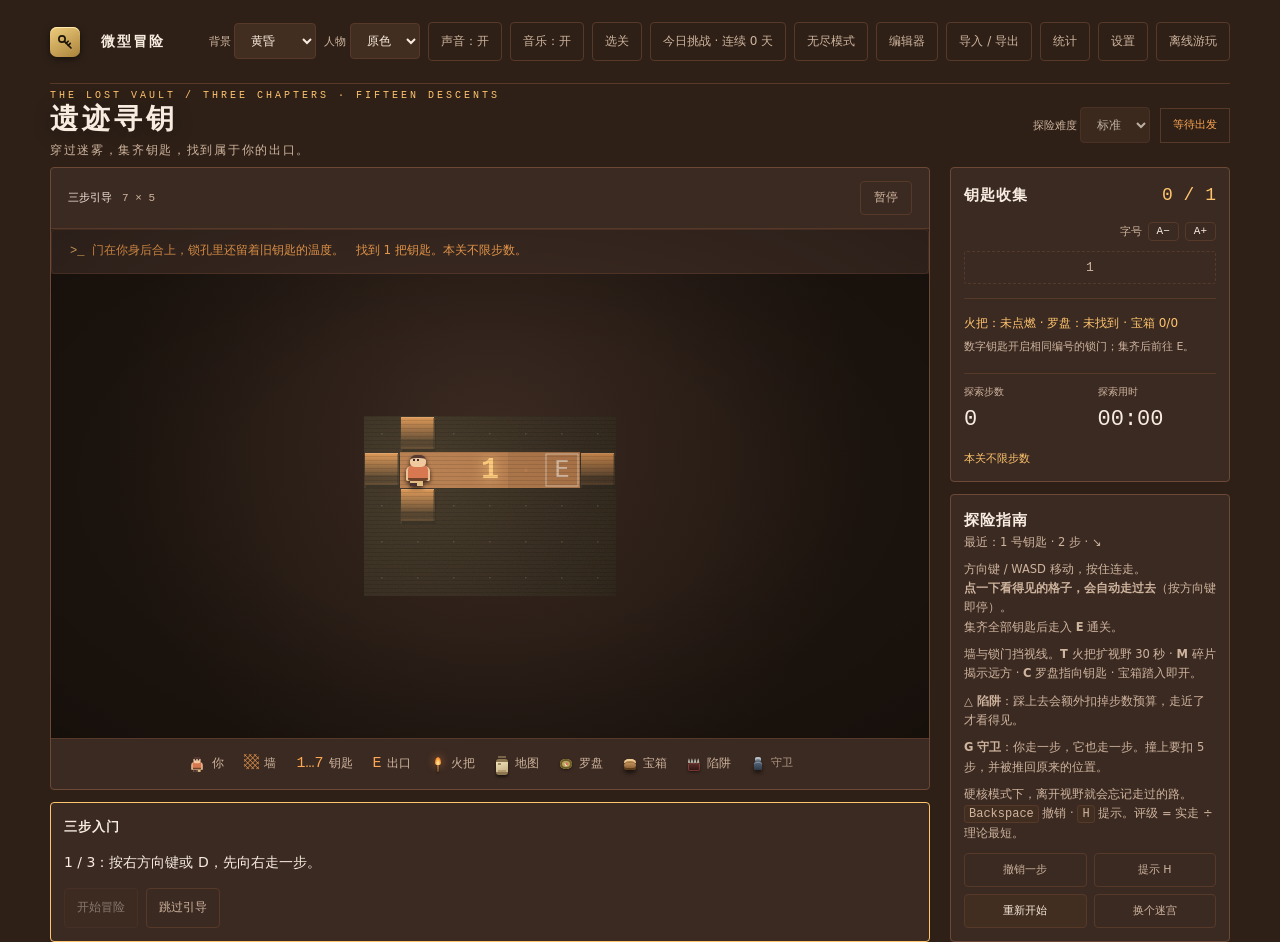
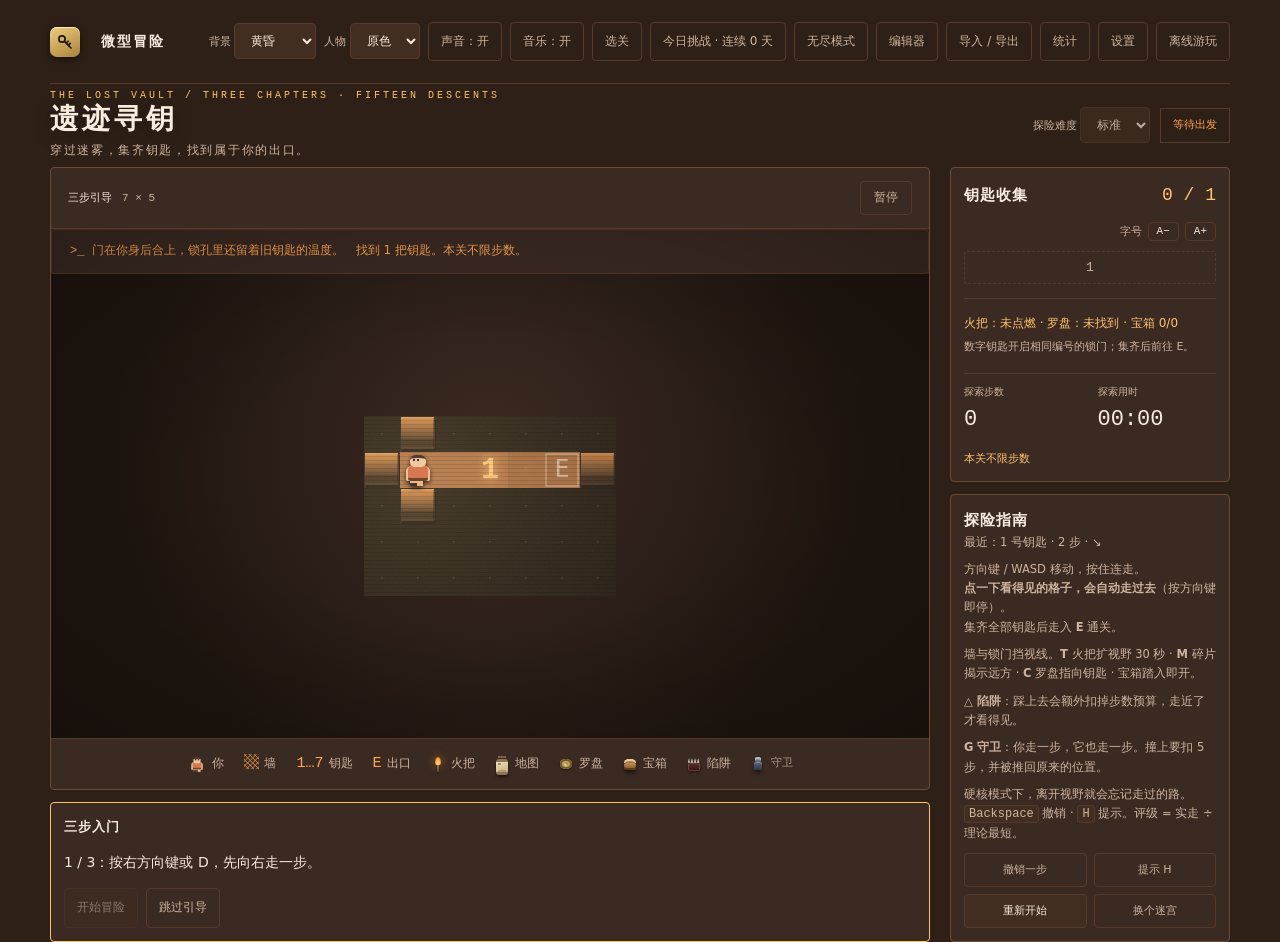
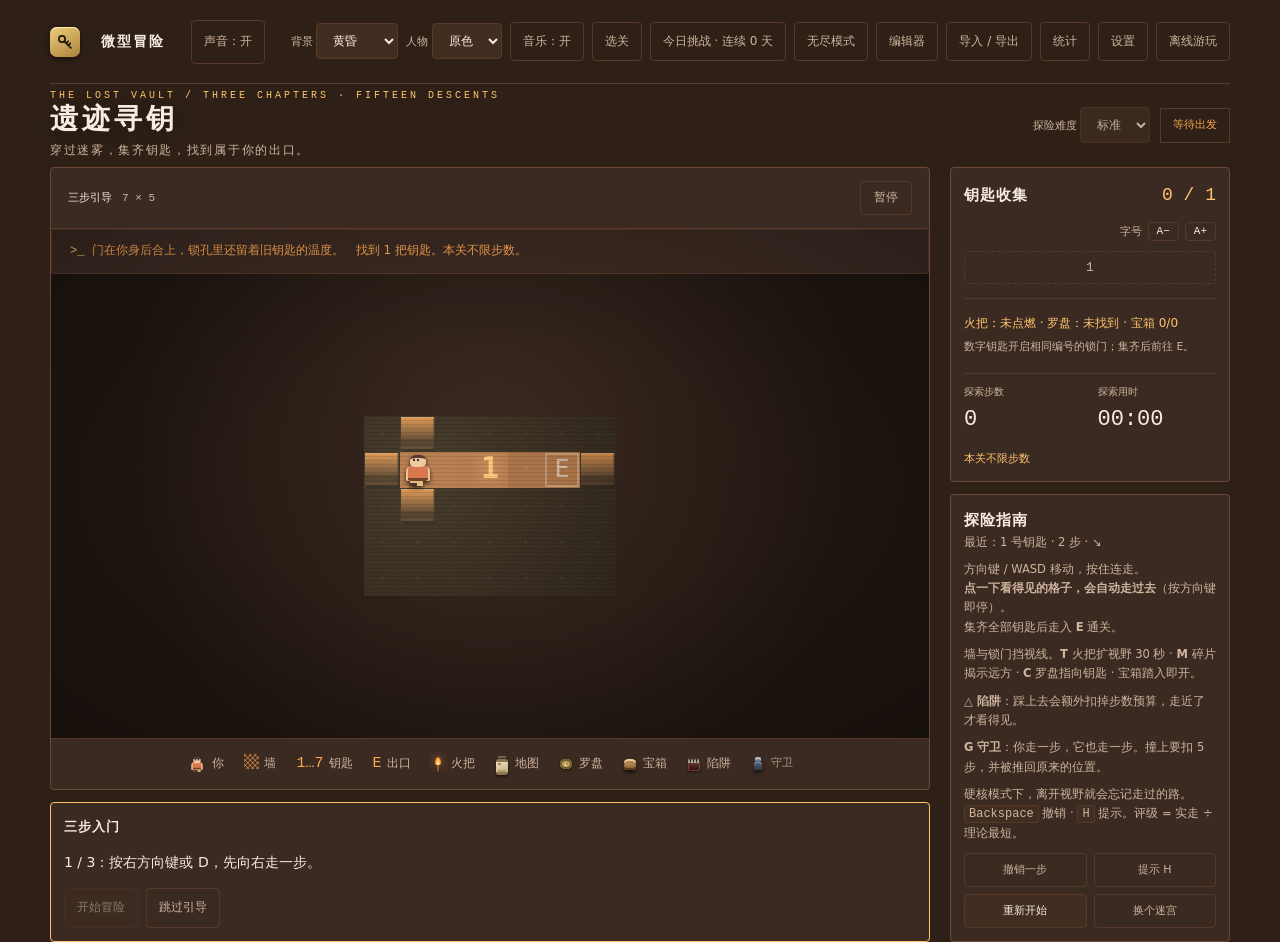
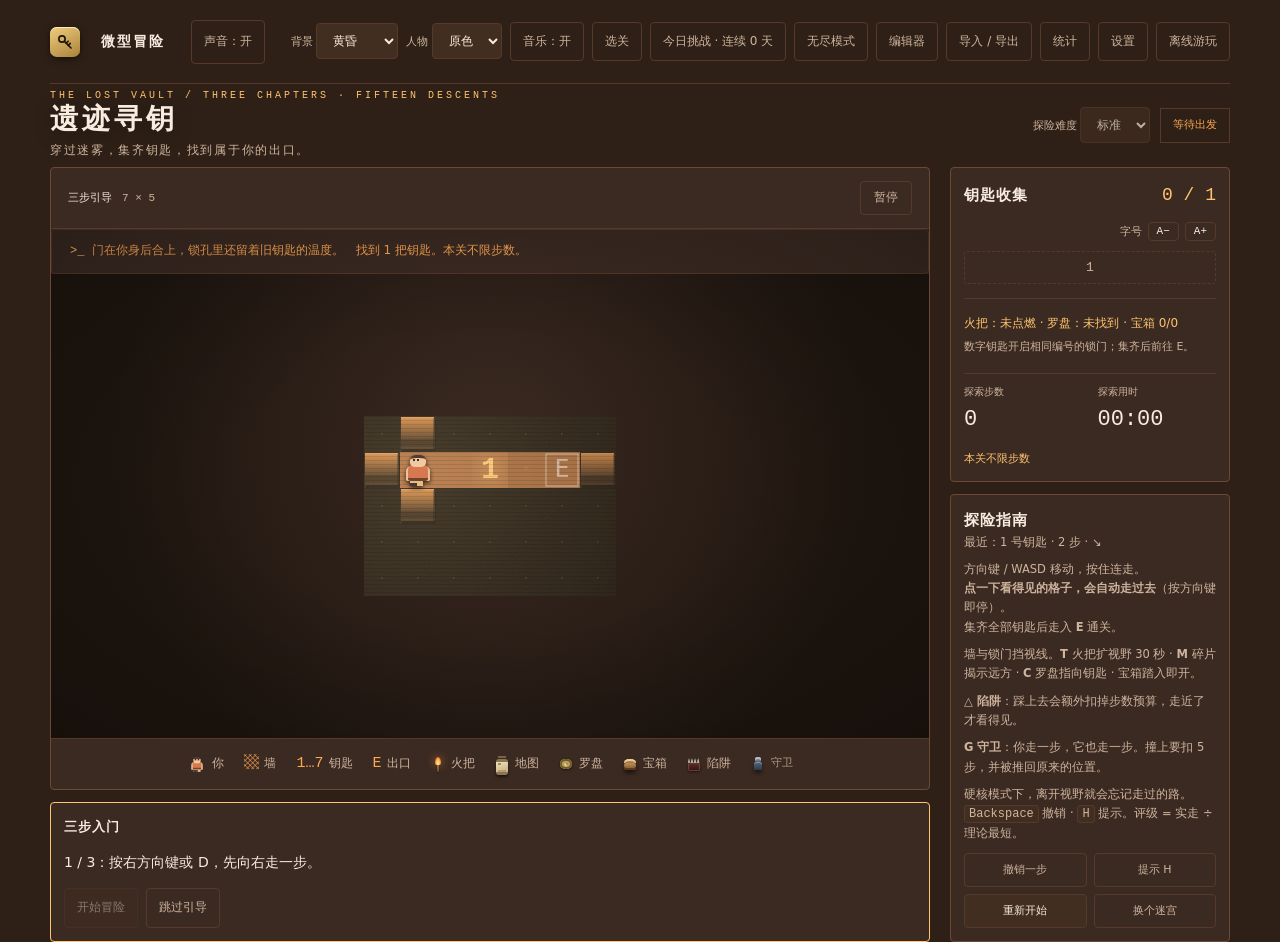
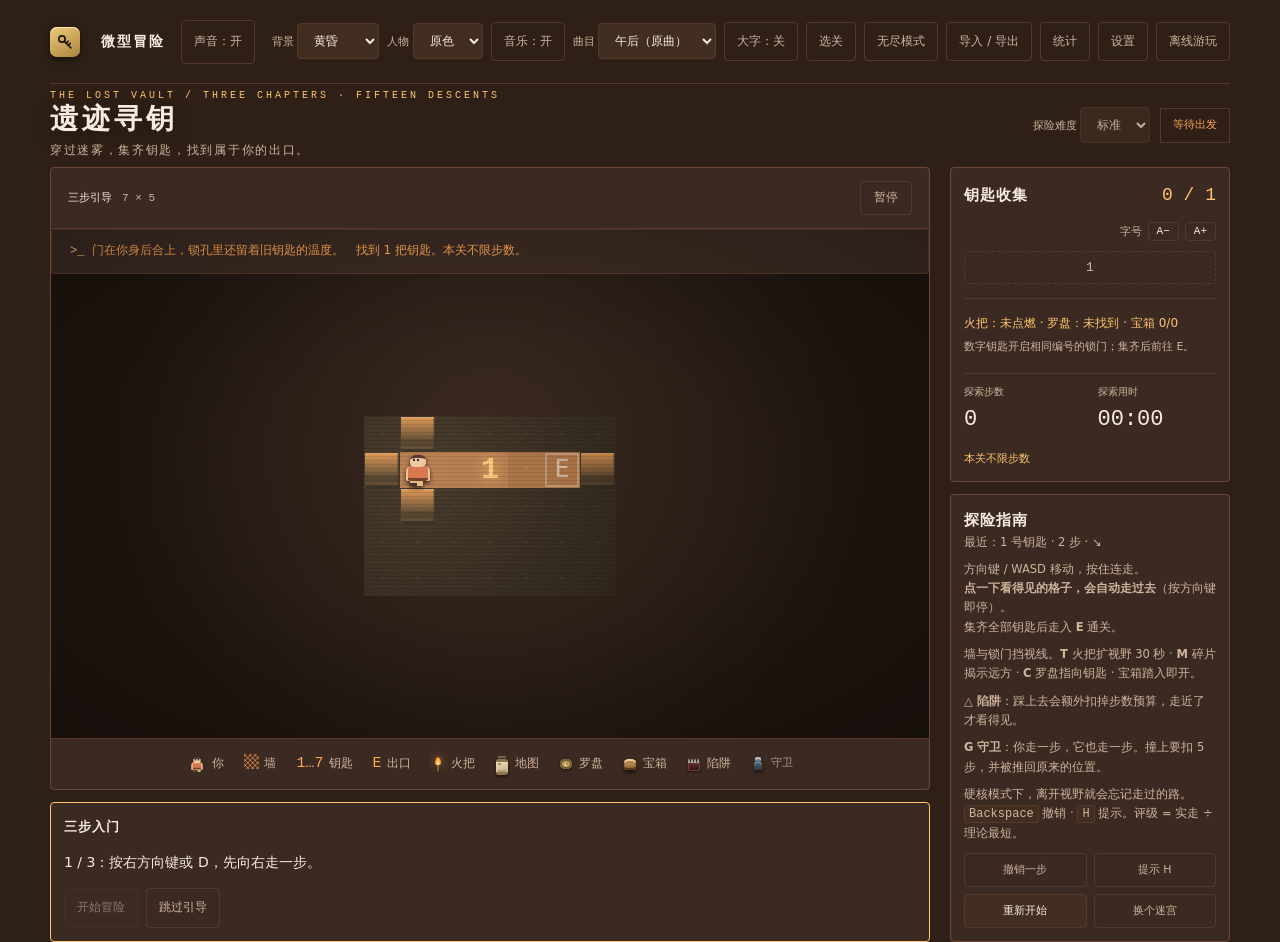
